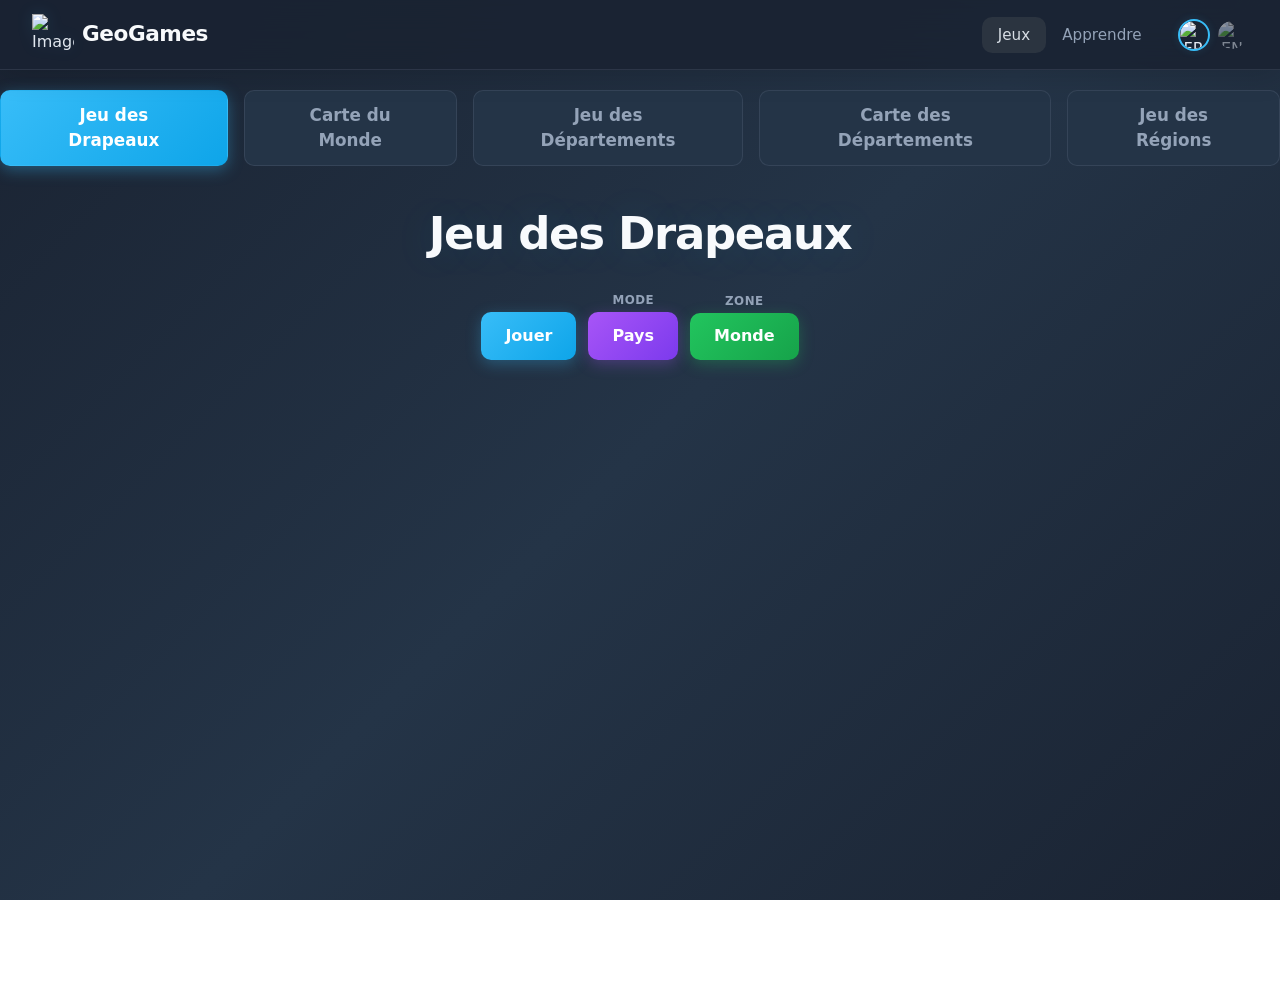
==== index.html @ bc442f6c "v2: visual refactor, more games, cleaner UI/UX" ====
<!DOCTYPE html> 
<html lang="fr">
  <head> 
    <meta charset="UTF-8">
    <meta name="viewport" content="width=device-width, initial-scale=1.0">
    <link rel="icon" href="img/globe-modified.png">
    <title> GeoGames </title> 
    <link rel="stylesheet" href="css/styleTW.css"> 
  </head>
  <body>
    <header class="navbar">
      <div class="flex-1">
        <a href="index.html"><img src="img/globe-modified.png" alt="ImageGlobe"></a>
        <a href="index.html" class="logo-text">GeoGames</a>
      </div>
      <div class="flex-none">
        <ul class="menu menu-horizontal px-1">
          <li><a class="titre_header active" href="index.html" data-i18n="nav.games"> Jeux </a></li>
          <li><a class="titre_header" href="pages/apprendre.html" data-i18n="nav.learn"> Apprendre </a></li>
        </ul>
        <div class="lang-switcher">
          <button class="lang-btn active" data-lang="fr" title="Français">
            <img src="flags/fr.png" alt="FR">
          </button>
          <button class="lang-btn" data-lang="en" title="English">
            <img src="flags/gb.png" alt="EN">
          </button>
        </div>
      </div>
    </header>
    <div class="game-tabs">
      <button class="game-tab active" data-target="flagGame" data-i18n="tabs.flagGame">Jeu des Drapeaux</button>
      <button class="game-tab" data-target="mapGame" data-i18n="tabs.mapGame">Jeu de la Carte</button>
      <button class="game-tab" data-target="deptGame" data-i18n="tabs.deptGame">Jeu des Départements</button>
      <button class="game-tab" data-target="deptMapGame" data-i18n="tabs.deptMapGame">Carte des Départements</button>
      <button class="game-tab" data-target="regionGame" data-i18n="tabs.regionGame">Jeu des Régions</button>
    </div>
    <div id="flagGame" class="game-section active">
      <div class="game-header">
        <h1 class="titre_principal" style="margin-top: 2vh;" data-i18n="tabs.flagGame">Jeu des Drapeaux</h1>
        <div class="game-controls">
          <div class="control-group play-control-group">
            <button class="playButton" id="playButton" data-i18n="buttons.play">Jouer</button>
          </div>
          <div class="control-group">
            <span class="control-label" data-i18n="controls.mode">Mode</span>
            <button class="playButton" id="modeFlagGame" data-i18n="buttons.countries">Pays</button>
          </div>
          <div class="control-group">
            <span class="control-label" data-i18n="controls.zone">Zone</span>
            <details class="zone-dropdown" id="zoneFlagGame">
              <summary>
                <p id="zoneFlag" style="margin: 0;" data-zone-key="Monde">Monde</p>
              </summary>
              <ul>
                <li><a href="#" class="mapOptionFlagGame" data-zone-key="Monde">Monde</a></li>
                <li><a href="#" class="mapOptionFlagGame" data-zone-key="Afrique">Afrique</a></li>
                <li><a href="#" class="mapOptionFlagGame" data-zone-key="Amérique du Nord">Amérique du Nord</a></li>
                <li><a href="#" class="mapOptionFlagGame" data-zone-key="Amérique du Sud">Amérique du Sud</a></li>
                <li><a href="#" class="mapOptionFlagGame" data-zone-key="Asie">Asie</a></li>
                <li><a href="#" class="mapOptionFlagGame" data-zone-key="Europe">Europe</a></li>
                <li><a href="#" class="mapOptionFlagGame" data-zone-key="Océanie">Océanie</a></li>
              </ul>
            </details>
          </div>
        </div>     
        <p class="game-info" id="countryName"></p>
        <p class="game-info" id="scoreFlagGame"></p>
      </div>
      <div id="content" style="display:none; margin-top:2vh; justify-content: center; align-items: center;">
        <div id="div1">
          <img id="image1" src="" style="width:100%; height:100%;">
          <p id="name1" style="text-align: center; padding-top: 1vh; font-size: 130%"><p>
        </div>
        <div id="div2">
          <img id="image2" src="" style="width:100%; height:100%;">
          <p id="name2" style="text-align: center; padding-top: 1vh; font-size: 130%"><p>
        </div>
        <div id="div3">
          <img id="image3" src="" style="width:100%; height:100%;">
          <p id="name3" style="text-align: center; padding-top: 1vh; font-size: 130%"><p>
        </div>
        <div id="div4">
          <img id="image4" src="" style="width:100%; height:100%;">
          <p id="name4" style="text-align: center; padding-top: 1vh; font-size: 130%"><p>
        </div>
      </div>
    </div>
    <div id="mapGame" class="game-section">
      <div class="game-header">
        <h1 class="titre_principal" style="margin-top: 2vh;" data-i18n="tabs.mapGame">Jeu de la Carte</h1>
        <div class="game-controls">
          <div class="control-group play-control-group">
            <button class="playButton" id="playButton2" data-i18n="buttons.play">Jouer</button>
          </div>
          <div class="control-group">
            <span class="control-label" data-i18n="controls.difficulty">Difficulte</span>
            <button class="playButton" id="borders" data-i18n="buttons.easy">Facile</button>
          </div>
          <div class="control-group">
            <span class="control-label" data-i18n="controls.mode">Mode</span>
            <button class="playButton" id="modeMapGame" data-i18n="buttons.countries">Pays</button>
          </div>
          <div class="control-group">
            <span class="control-label" data-i18n="controls.zone">Zone</span>
            <details class="zone-dropdown" id="zoneMapGame">
              <summary>
                <p id="zoneMap" style="margin: 0;" data-zone-key="Monde">Monde</p>
              </summary>
              <ul>
                <li><a href="#" class="mapOptionMapGame" data-zone-key="Monde">Monde</a></li>
                <li><a href="#" class="mapOptionMapGame" data-zone-key="Afrique">Afrique</a></li>
                <li><a href="#" class="mapOptionMapGame" data-zone-key="Amérique du Nord">Amérique du Nord</a></li>
                <li><a href="#" class="mapOptionMapGame" data-zone-key="Amérique du Sud">Amérique du Sud</a></li>
                <li><a href="#" class="mapOptionMapGame" data-zone-key="Asie">Asie</a></li>
                <li><a href="#" class="mapOptionMapGame" data-zone-key="Europe">Europe</a></li>
                <li><a href="#" class="mapOptionMapGame" data-zone-key="Océanie">Océanie</a></li>
              </ul>
            </details>
          </div>
        </div>
        <p class="game-info" id="countryName2"></p>
        <p class="game-info" id="scoreMapGame"></p>
      </div>
      <div id="map-question-bar" class="map-question-bar" style="display:none;">
        <span id="mapQuestionText"></span>
        <span id="mapScoreText"></span>
      </div>
      <div id="svg-container" style="display:none; width: 100%; height: 75vh; overflow: auto; cursor: grab;">
        <svg
          style="margin:auto;" 
          xmlns:mapsvg="http://mapsvg.com"
          xmlns:dc="http://purl.org/dc/elements/1.1/"
          xmlns:rdf="http://www.w3.org/1999/02/22-rdf-syntax-ns#"
          xmlns:svg="http://www.w3.org/2000/svg"
          xmlns="http://www.w3.org/2000/svg"
          mapsvg:geoViewBox="-169.110266 83.600842 190.486279 -58.508473"
          viewBox="0 0 1009.6727 665.96301"
          preserveAspectRatio="xMidYMid meet"
          width="90%"
          height="100%">
        
          <path
            d="m 479.68275,331.6274 -0.077,0.025 -0.258,0.155 -0.147,0.054 -0.134,0.027 -0.105,-0.011 -0.058,-0.091 0.006,-0.139 -0.024,-0.124 -0.02,-0.067 0.038,-0.181 0.086,-0.097 0.119,-0.08 0.188,0.029 0.398,0.116 0.083,0.109 10e-4,0.072 -0.073,0.119 z"
            title="Andorre"
            id="AD" />
          <path
            d="m 632.89475,388.8674 0.184,0.251 0.026,1.701 0.042,0.121 -0.098,0.018 -0.11,0.129 -0.129,0.199 -0.177,0.103 -0.142,0.116 -0.134,0.144 -0.12,0.031 -0.155,-0.183 -0.107,-0.187 0.026,-0.041 0.075,-0.013 0.028,-0.097 -0.045,-0.14 -0.105,-0.053 -0.132,-0.004 -0.127,0.063 -0.135,0.124 -0.076,0.133 -0.011,0.267 0.035,0.3 -10e-4,0.146 -0.074,0.181 -0.026,0.266 0.053,0.206 0.048,0.123 0.005,0.104 -0.126,0.328 0.109,0.062 0.361,0.023 0.106,0.222 0.072,0.152 -0.02,0.09 -0.256,0.067 -0.322,0.074 -0.231,-0.021 -0.418,0.1 -0.223,0.154 0.065,0.096 0.077,0.074 0.035,0.203 -0.065,0.288 -0.118,0.279 -0.147,0.348 -0.17,0.399 -0.233,0.6 -0.197,0.471 -0.021,0.339 0.005,0.221 -0.022,0.441 -0.187,0.243 -0.042,0.007 -0.223,-0.029 -0.075,-0.01 -0.213,-0.028 -0.33,-0.043 -0.429,-0.057 -0.507,-0.066 -0.565,-0.075 -0.604,-0.08 -0.625,-0.082 -0.624,-0.082 -0.605,-0.08 -0.565,-0.074 -0.507,-0.067 -0.428,-0.057 -0.33,-0.043 -0.213,-0.028 -0.075,-0.01 -0.236,-0.031 -0.127,-0.164 -0.154,-0.198 -0.155,-0.199 -0.154,-0.199 -0.154,-0.199 -0.154,-0.199 -0.154,-0.199 -0.154,-0.199 -0.154,-0.199 -0.154,-0.2 -0.154,-0.199 -0.155,-0.2 -0.154,-0.2 -0.154,-0.2 -0.154,-0.2 -0.154,-0.2 -0.154,-0.2 -0.104,-0.134 -0.057,-0.151 -0.011,-0.396 0,-0.087 0.104,-0.16 0.05,0.114 0.116,0.155 0.197,-0.038 0.092,0.026 0.068,0.549 0.145,0.195 0.176,0.078 0.597,0.043 0.371,-0.074 0.731,-0.358 0.384,-0.129 1.062,0.022 0.851,0.149 1.325,0.088 0.257,-0.023 0.715,-0.288 0.438,-0.254 0.261,-0.073 0.172,-0.246 0.113,-0.32 0.101,-0.209 0.129,-0.1 0.122,-0.178 0.099,-0.289 0.246,-0.292 0.986,-0.711 0.576,-0.602 0.051,-0.195 0.313,-0.292 0.251,-0.32 1.175,-0.916 0.235,-0.379 0.139,-0.425 0.017,-0.03 0.101,-0.018 0.144,0.064 0.015,0.318 -0.053,0.3 -0.006,0.318 -0.021,0.172 0.109,0.141 0.186,0.061 0.081,-0.007 0.048,-0.071 z m -0.046,1.283 0.017,-0.133 -0.029,-0.069 -0.12,-0.009 -0.05,0.115 -0.017,0.165 0.083,0.014 0.116,-0.083 z m -5.096,2.438 -0.025,0.06 -0.079,-0.005 -0.198,-0.054 -0.064,-0.086 0.124,-0.103 0.055,-0.005 0.079,0.108 0.108,0.085 z m -3.181,0.564 -0.208,0.017 -0.188,-0.116 0.397,-0.155 0.107,-0.07 0.116,-0.143 0.093,0.123 -0.103,0.193 -0.073,0.083 -0.141,0.068 z m -2.008,-0.091 -0.047,0.022 -0.05,-0.165 0.003,-0.052 0.129,-0.075 0.079,0.135 -0.114,0.135 z m 3.679,0.34 10e-4,0.104 -0.285,-0.03 -0.076,0.054 -0.234,-0.03 -0.229,-0.075 0.155,-0.125 0.404,-0.147 0.168,0.134 0.096,0.115 z"
            title="Émirats arabes unis"
            id="AE" />
          <path
            d="m 685.07675,350.8434 -0.144,0.023 -0.204,-0.084 -0.08,-0.128 -0.034,-0.018 -0.162,0.084 -0.309,0.106 -0.524,0.277 0.012,0.071 0.341,0.281 0.08,0.093 0.042,0.029 -0.309,0.135 -0.664,0.304 -0.437,0.248 -0.104,0.009 -0.264,-0.104 -0.39,-0.124 -0.104,0.002 -0.9,0.021 -0.827,0.046 -0.344,0.06 -0.639,0.057 -0.402,0.02 -0.257,0.096 -0.281,0.126 -0.292,0.082 -0.217,0.027 -0.261,0.118 -0.172,0.234 -0.491,0.346 -0.276,0.167 -0.139,0.189 -0.158,0.018 -0.27,-0.034 -0.209,0.204 -0.231,0.292 -0.423,0.423 -0.225,0.171 -0.134,0.276 0.099,0.143 0.344,0.214 0.154,0.202 0.084,0.16 0.157,0.41 0.1,0.403 0.148,0.174 0.043,0.295 0.038,0.181 -0.081,0.129 -0.074,0.143 0,0.136 0.089,0.14 0.078,0.124 0.043,0.099 -0.053,0.11 -0.157,0.168 -0.08,0.172 -0.174,0.287 -0.272,0.196 -0.18,0.142 -0.191,0.3 -0.316,0.333 -0.133,0.278 -0.139,0.153 -0.143,0.082 0.037,0.15 0.124,0.187 0.205,0.209 -0.009,0.325 -0.01,0.234 0.007,0.283 -0.112,0.238 -0.57,0.228 -0.546,0.1 -0.669,0.006 -0.253,-0.036 -0.202,-0.05 -0.726,-0.256 -0.295,0.151 -0.061,0.369 0.53,0.598 0.217,0.333 0.241,0.556 0.18,0.286 -0.064,0.268 -0.48,0.304 -0.477,0.285 -0.608,0.059 -0.382,0.102 -0.185,0.147 -0.136,0.623 -0.137,0.228 0.003,0.271 -0.129,0.307 -0.195,0.197 -0.137,0.322 0.043,0.609 0.064,1.03 -0.259,0.324 -0.292,0.328 -0.308,0.234 -0.293,0.108 -0.243,-0.04 -0.192,-0.202 -0.114,-0.17 -0.212,-0.142 -0.216,0.029 -0.217,0.13 -0.347,-0.043 -0.296,-0.13 -0.15,0.014 -0.086,0.131 -0.317,0.28 -0.778,0.425 -0.318,0.031 -0.136,0.106 0.054,0.174 0.139,0.142 0.243,0.1 0.012,0.116 -0.214,0.101 -0.183,0.115 -0.403,0.141 -0.465,0.055 -0.48,-0.082 -0.247,-0.187 -0.292,-0.018 -0.266,0.137 -0.275,0.226 -0.3,0.484 -0.08,0.085 -0.081,0.077 -0.196,0.104 -0.281,0.17 -0.141,0.356 -0.169,0.633 0.04,0.34 0.013,0.589 -0.066,0.413 -0.122,0.271 0.024,0.213 0.186,0.242 -0.075,0.157 -0.156,0.174 -0.151,0.097 -0.605,0.183 -0.829,0.249 -0.548,0.16 -0.815,0.238 -0.238,0.058 -0.496,0.021 -0.257,-0.036 -0.348,-0.01 -0.512,0.009 -0.357,0.065 -0.358,0.119 -0.264,0.15 -0.152,0.148 -0.054,0.071 -0.359,-0.122 -1.131,-0.218 -3.063,0.288 -0.289,-0.055 -1.045,-0.337 -1.347,-0.434 -0.833,-0.269 -1.069,-0.352 0.732,-0.87 0.638,-0.76 0.64,-0.764 0.63,-0.755 0.075,-0.265 0.01,-0.519 -0.166,-0.695 -0.267,-0.317 -0.881,-0.128 -0.661,-0.097 -0.721,-0.105 -0.092,-0.039 -0.082,-0.543 0.035,-0.242 -0.047,-0.469 0.007,-0.362 0.104,-0.595 0.006,-0.269 -0.333,-1.161 -0.186,-0.645 -0.19,-0.667 -0.041,-0.213 -0.004,-0.263 0.442,-0.62 0.137,-0.135 0.259,-0.309 0.162,-0.165 -0.028,-0.113 -0.282,-0.065 -0.426,-0.006 -0.227,-0.094 -0.177,-0.169 -0.07,-0.246 0.116,-0.437 -0.116,-0.851 0.237,-0.422 0.204,-0.295 0.692,-0.042 -0.24,-0.334 -0.116,-0.194 -0.074,-0.056 -0.028,-0.089 0.037,-0.09 0.177,-0.034 0.12,-0.112 0.195,-0.157 0.102,-0.068 0.018,-0.191 0.093,-0.134 0.14,-0.169 0.111,-0.192 -0.028,-0.225 0.102,-0.27 0.047,-0.17 0.074,-0.147 -0.065,-0.214 -0.056,-0.181 -0.018,-0.215 0.111,-0.057 0.14,-0.079 0.027,-0.17 0.074,-0.215 0.056,-0.171 0.093,-0.135 0.01,-0.137 -0.056,-0.227 0.231,-0.034 0.093,0.125 0.124,0.162 0.339,0.302 0.22,0.088 0.277,0.044 0.341,-0.041 0.272,-0.057 0.128,0.015 0.297,0.219 0.347,0.307 0.111,0.137 0.052,0.209 0.102,0.062 0.222,-0.207 0.214,-0.068 0.197,0.039 0.217,0.023 0.218,-0.076 0.097,-0.055 0.379,-0.268 0.344,-0.204 0.214,-0.125 0.077,-0.42 0.099,-0.239 0.141,-0.139 -0.052,-0.173 -0.059,-0.132 -0.06,-0.179 0.06,-0.095 0.137,-0.042 0.344,0 0.605,-0.189 0.504,-0.189 0.466,-0.154 0.212,-0.025 0.201,0.026 0.092,-0.045 0.025,-0.147 0.114,-0.155 0.259,-0.126 0.487,-0.267 0.43,-0.397 0.153,-0.302 0.104,-0.441 0.201,-0.682 0.222,-0.749 0.082,-0.331 0.094,-0.255 0.38,-0.215 0.388,-0.156 0.601,-0.031 0.705,-0.016 0.149,-0.411 0.093,-0.35 0.117,-0.181 0.171,-0.147 0.06,-0.029 0.38,0.215 0.583,0.329 0.679,0.164 0.341,0.082 0.142,-0.013 0.857,-0.08 0.677,0.128 0.355,0.35 0.349,0.089 0.342,-0.169 0.212,-0.031 0.082,0.109 0.17,0.046 0.26,-0.017 0.15,0.097 0.016,0.097 0.02,0.112 0.192,0.266 0.347,0.323 0.308,0.078 0.405,-0.251 0.137,0.029 0.067,-0.081 0.041,-0.183 0.245,-0.172 0.448,-0.161 0.254,-0.144 0.091,-0.119 0.151,-0.034 0.165,0.036 0.118,-0.045 0.041,-0.113 0.047,-0.049 0.084,-0.04 0.075,-0.02 0.136,0.031 0.251,0.206 0.366,0.38 0.238,0.174 0.109,-0.029 0.14,-0.117 0.171,-0.202 0.042,-0.292 -0.085,-0.381 0.058,-0.308 0.203,-0.234 0.375,-0.144 0.547,-0.055 0.336,0.033 0.124,0.121 0.168,0.066 0.211,0.013 0.194,-0.137 0.175,-0.289 0.01,-0.357 -0.155,-0.427 0.042,-0.136 0.067,-0.059 0.21,-0.155 0.293,-0.321 0.283,-0.414 0.273,-0.508 0.337,-0.314 0.401,-0.121 0.486,0.138 0.573,0.396 0.215,0.486 -0.14,0.577 -0.012,0.316 0.116,0.059 0.196,-0.016 0.275,-0.09 0.18,-0.005 0.085,0.082 -0.005,0.162 -0.096,0.243 -0.115,0.681 -0.071,0.588 -0.071,0.577 -0.061,0.506 0.109,0.394 0.166,0.594 0.187,0.392 0.191,0.125 0.192,0.045 0.191,-0.035 0.393,-0.252 0.593,-0.468 0.576,-0.288 0.838,-0.162 0.281,-0.503 0.388,-0.333 0.886,-0.495 0.481,-0.19 0.277,-0.032 0.346,0.089 0.079,0.032 0.068,0.024 0.179,0.041 0.037,0.151 -0.047,0.163 -0.191,0.134 -0.061,0.104 0.073,0.078 0.27,0.027 0.559,-0.181 0.362,-0.116 0.251,-0.046 0.101,-0.151 0.158,-0.152 0.251,-0.011 0.269,0.081 0.223,0.047 0.379,-0.043 0.2,0.132 0.28,0.249 0.126,0.155 z"
            title="Afghanistan"
            id="AF" />
          <path
            d="m 301.68975,414.7024 -0.09,0.116 -0.313,-0.047 -0.063,-0.145 -0.014,-0.102 0.196,-0.207 0.221,0.088 0.085,0.098 0.063,0.02 -10e-4,0.083 -0.024,0.061 -0.06,0.035 z m -0.087,-1.572 -0.042,0.077 -0.229,-0.139 -0.07,-0.261 0.007,-0.055 0.039,-0.029 0.091,0.05 0.121,0.019 0.077,0.085 0.006,0.253 z"
            title="Antigua-et-Barbuda"
            id="AG" />
          <path
            d="m 298.08375,411.2344 -0.446,0.148 0.018,-0.085 0.358,-0.203 0.13,0.014 z"
            title="Anguilla"
            id="AI" />
          <path
            d="m 531.20475,331.4604 0.111,0.086 0.231,0.374 0.153,0.33 0.303,0.114 0.168,0.128 0.217,0.195 0.104,0.195 0.148,0.597 0.017,0.36 -0.043,0.164 -0.036,0.043 -0.135,0.584 0.032,0.297 -10e-4,0.196 -0.114,0.077 -0.076,0.123 0.123,0.484 -0.015,0.207 0.006,0.236 0.221,0.538 0.131,0.166 0.116,0.079 0.15,0.494 0.088,0.085 0.363,-0.047 0.178,0.055 0.071,0.117 0.016,0.08 -0.024,0.276 0.09,0.212 0.121,0.218 0,0.133 -0.082,0.218 -0.145,0.253 -0.192,0.098 -0.212,0.082 -0.102,0.197 -0.051,0.209 -0.095,0.155 -0.058,0.17 -0.091,0.346 -0.021,0.125 -0.143,0.127 -0.222,0.052 -0.2,0.011 -0.134,0.059 -0.069,0.118 -0.127,0.095 -0.076,0.042 0,0.105 0.092,0.219 0.105,0.178 0.003,0.142 -0.052,0.04 -0.163,-0.018 -0.034,0.052 -0.018,0.16 -0.043,0.135 -0.067,0.083 -0.116,0.09 -0.213,-0.029 -0.2,-0.136 -0.104,-0.042 -0.06,0.004 -0.016,-0.333 -0.087,-0.259 -0.316,-0.625 -1.031,-0.608 -0.243,-0.274 -0.106,-0.231 -0.107,-0.218 0.102,-0.006 0.101,0.055 0.129,0.067 0.053,-0.109 -0.056,-0.239 -0.266,-0.558 -0.02,-0.154 0.13,-0.468 0.217,-0.527 -0.014,-0.64 0.067,-0.485 -0.075,-0.315 -0.036,-0.386 0.159,-0.515 0.137,-0.127 0.084,-0.164 0.005,-0.55 -0.307,-0.258 -0.353,-0.048 0.008,-0.187 0.044,-0.297 -0.025,-0.099 0.026,-0.17 -0.086,-0.226 -0.14,-0.164 0.135,-0.289 0.198,-0.351 0.184,-0.278 0.223,-0.29 0.149,-0.278 0.159,-0.241 0.138,-0.073 0.068,0.051 0.037,0.105 -0.009,0.31 0.047,0.107 0.095,0.079 0.201,-0.039 0.222,-0.077 0.3,-0.164 z"
            title="Albanie"
            id="AL" />
          <path
            d="m 605.37075,344.8974 -0.485,-0.021 -0.414,0.156 -0.156,-0.031 -0.104,-0.277 -0.089,-0.225 -0.264,-0.579 0.071,-0.237 -0.147,-0.137 -0.354,-0.247 -0.091,-0.102 0.05,-0.141 0.035,-0.257 -0.034,-0.208 -0.096,-0.063 -0.177,-0.004 -0.215,0.052 -0.432,0.201 -0.3,-0.128 -0.173,-0.129 -0.101,-0.108 -0.225,0.09 -0.055,-0.043 -0.012,-0.268 -0.068,-0.145 -0.135,-0.169 -0.126,-0.081 -0.461,0.167 -0.277,0.057 -0.097,-0.156 -0.487,-0.514 -0.451,-0.395 -0.31,-0.163 -0.312,0.017 -0.484,0.079 -0.178,-0.033 -0.422,-0.172 -0.352,-0.205 0.048,-0.085 0.074,-0.062 -0.089,-0.267 -0.196,-0.43 0.021,-0.135 -0.062,-0.186 -0.068,-0.141 0.276,-0.337 0.126,-0.271 0.028,-0.265 -0.074,-0.275 -0.182,-0.499 -0.112,-0.145 -0.208,-0.136 -0.175,-0.222 -0.044,-0.157 0.147,-0.031 0.429,-0.004 0.416,-0.054 0.326,-0.104 0.472,-0.087 0.194,-0.078 0.227,-0.037 0.689,0.083 0.258,-0.064 0.776,-0.012 0.02,-0.033 -0.105,-0.106 10e-4,-0.04 0.462,-0.067 0.072,-0.05 0.06,0.168 0.174,0.187 0.189,0.075 0.102,0.103 0.005,0.078 -0.335,0.095 -0.023,0.047 0.022,0.046 0.1,0.023 0.47,0.234 0.268,0.005 0.141,0.071 0.07,0.14 0.224,0.19 0.179,0.184 0.011,0.063 -0.034,0.093 -0.5,0.359 -0.063,0.124 -0.008,0.131 0.219,0.389 0.323,0.424 0.466,0.322 0.643,0.349 0.008,0.216 -0.102,0.256 -0.087,0.174 -0.04,0.118 -0.078,0.049 -0.64,-0.011 -0.096,0.042 -0.042,0.05 -0.003,0.042 0.23,0.078 0.359,0.273 0.207,0.265 0.215,0.116 0.241,0.211 0.193,0.196 0.301,0.254 0.335,-0.083 0.448,0.226 0.019,0.153 -0.028,0.137 -0.282,0.149 -0.035,0.062 0,0.052 0.037,0.073 0.165,0.122 0.195,0.181 0.219,0.27 -0.098,0.081 -0.205,0.012 -0.159,-0.033 -0.056,0.055 0.003,0.088 0.208,0.205 0.041,0.149 -0.009,0.259 0.014,0.329 z m -4.117,-7.736 0.014,-0.099 -0.021,-0.089 -0.075,-0.028 -0.092,0.023 -0.007,0.099 0.028,0.094 0.093,0.042 0.06,-0.042 z m 1.484,1.519 -0.107,0.061 -0.1,-0.027 0,-0.152 0.072,-0.061 0.083,0.003 0.079,0.055 -0.027,0.121 z"
            title="Arménie"
            id="AM" />
          <path
            d="m 511.58375,475.8564 -0.043,0.045 -0.308,0.124 -0.331,0.116 -0.435,0.472 -0.22,0.204 -0.064,0.051 -0.199,0.113 -0.144,0.097 0.005,0.053 0.096,0.062 0.098,0.102 -0.01,0.771 -0.042,0.76 -0.054,0.064 -0.276,0.025 -0.367,0.053 -0.117,0.034 -0.041,-0.075 -0.123,-0.278 0.069,-0.264 0.074,-0.197 -0.083,-0.401 -0.187,-0.357 -0.198,-0.453 -0.061,-0.087 0.167,-0.146 0.251,-0.32 0.105,-0.166 0.291,-0.037 0.108,-0.116 0.077,-0.186 0.03,-0.108 0.328,-0.088 0.394,-0.157 0.218,-0.172 0.221,-0.11 0.14,-0.004 0.092,0.045 0.253,0.298 0.215,0.188 0.071,0.045 z m 30.573,17.559 0.062,0.372 0.061,0.517 0.043,0.372 0.044,0.167 0.015,0.089 -0.049,0.096 -0.04,0.223 -0.079,0.198 -0.044,0.138 0.037,0.254 -0.03,0.364 -0.031,0.385 -0.01,0.371 0.105,0.664 -0.015,0.204 -0.131,0.348 -0.099,0.264 -0.064,0.306 -0.012,0.16 0.24,0.452 -0.014,0.09 -0.184,0.028 -0.152,0.008 -0.582,0 -0.834,0 -0.834,0 -0.834,0 -0.767,0 -0.734,0 -0.647,0 0,0.446 0,0.92 0,0.921 0,0.922 0,0.924 0,0.925 0,0.926 0,0.927 0,0.929 0,0.671 0.169,0.892 0.31,0.972 0.121,0.09 0.312,0.179 0.433,0.366 0.243,0.277 0.494,0.481 0.657,0.614 0.633,0.551 0.559,0.486 -0.877,0.171 -1.247,0.242 -0.841,0.164 -1.021,0.199 -0.68,0.125 -0.847,0.155 -0.135,-0.003 -0.227,-0.107 -0.49,-0.021 -0.576,0.148 -0.457,0.04 -0.338,-0.068 -0.33,-0.129 -0.322,-0.191 -0.557,-0.07 -0.793,0.052 -0.764,-0.037 -0.736,-0.126 -0.526,-0.05 -0.317,0.027 -0.34,-0.041 -0.363,-0.109 -0.303,-0.185 -0.364,-0.39 -0.285,-0.372 -0.074,-0.053 -0.09,-0.057 -0.089,-0.017 -0.808,-0.01 -0.767,-0.009 -0.439,-10e-4 -1.074,-0.001 -1.074,-10e-4 -1.074,-0.002 -1.074,-0.001 -1.074,-0.002 -1.074,-10e-4 -1.074,-0.002 -1.074,-10e-4 -0.57,-10e-4 -0.53,0.03 -0.585,0.032 -0.084,-0.014 -0.139,-0.045 -0.095,-0.082 -0.315,-0.211 -0.274,-0.16 -0.373,-0.27 -0.241,-0.295 -0.203,-0.094 -0.359,-0.053 -0.27,-0.052 -0.22,-0.012 -0.387,0.139 -0.292,0.138 -0.208,0.133 -0.361,0.152 -0.304,0.152 -0.53,-0.02 -0.115,0.022 -0.295,-0.01 -0.278,-0.133 -0.282,0.012 -0.313,0.169 -0.448,0.066 0.104,-1.103 0.109,-0.487 0.003,-0.582 -0.064,-1.504 -0.077,-0.207 -0.052,-0.242 0.277,-0.184 0.141,-0.141 0.191,-0.249 0.136,-0.349 0.16,-0.768 0.582,-1.763 0.276,-1.723 0.35,-0.814 0.131,-0.912 0.974,-1.175 0.24,-0.721 0.504,-0.353 0.713,-0.376 0.508,-0.669 0.246,-0.463 0.28,-0.887 -0.003,-0.925 0.178,-1.233 -0.039,-0.354 -0.266,-0.49 -0.049,-0.35 -0.247,-0.344 -0.264,-0.26 -0.124,-0.464 -0.458,-0.731 -0.125,-0.487 -0.219,-0.35 -0.035,-0.431 -0.115,-0.456 -0.224,-0.45 -0.209,-0.515 0,-0.161 0.136,-0.194 0.129,-0.063 -0.043,0.098 -0.086,0.115 0.021,0.089 0.856,-0.902 0.054,-0.176 -0.029,-0.197 -0.004,-0.241 0.034,-0.28 -0.808,-1.661 -0.641,-1.542 -0.109,-0.779 -0.848,-1.023 -0.334,-0.665 -0.19,-0.466 -0.143,-0.176 0.054,-0.089 0.218,-0.023 0.486,-0.108 0.666,-0.118 0.615,-0.27 0.164,-0.12 0.326,-0.024 0.332,0.072 0.123,-0.052 0.07,-0.004 0.779,0 0.324,-0.018 0.601,0.005 0.379,0.022 0.216,0.03 0.583,0.047 0.728,-0.011 0.257,-0.024 0.954,-0.016 0.942,-0.016 0.847,-0.014 0.936,0.003 0.716,0.002 0.326,0.097 0.296,0.184 0.135,0.167 0.064,0.074 0.088,0.176 0.162,0.14 0.058,0.216 -0.047,0.293 0.023,0.353 0.094,0.412 0.197,0.432 0.298,0.454 0.13,0.36 -0.039,0.267 0.092,0.282 0.222,0.297 0.162,0.157 0.094,0.119 0.252,0.456 0.467,0.728 0.35,0.546 0.123,0.065 0.179,-0.023 0.38,-0.054 0.376,-0.011 0.269,0.112 0.108,-0.019 0.405,-0.217 0.402,-0.066 0.42,-0.09 0.219,-0.092 0.255,0 0.687,0.175 0.13,0.009 0.556,0 0.556,-0.098 0.082,-0.732 0.005,-0.145 0.134,-0.275 0.17,-0.24 0.021,-0.229 -0.01,-0.313 0.123,-0.379 0.373,-0.302 0.603,-0.143 0.343,-0.028 0.541,-0.084 0.82,-0.085 0.303,0.011 0.024,0.043 -0.174,0.524 -0.003,0.171 0.063,0.173 0.139,0.094 0.851,0.01 0.784,0.01 0.899,0.033 0.674,0.024 0.086,0.026 0.068,0.039 0.1,0.26 -0.022,0.508 -0.15,0.742 0.058,0.694 0.267,0.646 0.027,0.993 -0.094,0.593 -0.119,0.748 -0.046,0.849 0.122,0.355 0.258,0.371 0.394,0.389 0.305,0.503 0.216,0.619 0.078,0.39 -0.058,0.161 0.004,0.278 0.067,0.396 -0.075,0.263 -0.216,0.129 -0.072,0.178 0.109,0.342 0.027,0.311 0.085,0.119 0.062,0.086 0.102,0.013 0.219,-0.111 0.262,-0.207 0.21,-0.087 0.296,0.011 0.416,0.059 0.734,0.021 0.226,-0.037 0.683,-0.279 0.179,-0.021 0.27,0.026 0.383,0.083 0.386,0.017 0.188,-0.086 0.017,-0.113 0.06,-0.147 0.104,-0.055 z"
            title="Angola"
            id="AO" />
          <path
            d="m 299.06575,526.5414 0.071,0.083 -0.001,0.087 0.237,0.178 0.474,0.271 0.444,0.523 0.414,0.777 0.389,0.576 0.363,0.372 0.334,0.264 0.305,0.154 0.163,0.125 0.021,0.096 0.285,0.199 0.549,0.303 0.347,0.303 0.146,0.302 0.542,0.313 0.939,0.322 0.683,0.154 0.426,-0.014 0.611,0.257 0.796,0.53 0.486,0.368 0.175,0.205 0.521,0.333 1.3,0.689 0.573,0.173 0.272,0.158 0.161,0.2 0.159,0.062 0.157,-0.078 0.326,0.072 0.496,0.222 0.388,0.269 0.499,0.593 0.159,0.237 0.067,0.212 -0.024,0.187 -0.152,0.2 -0.28,0.212 -0.083,0.093 -0.006,0.089 -0.071,0.179 -0.232,0.382 -0.059,0.178 -0.013,0.132 -0.147,0.144 -0.391,0.266 -0.081,0.129 -0.02,0.139 -0.049,0.083 -0.053,0.035 -0.075,0.139 -0.061,0.231 -0.006,0.296 0.048,0.362 -0.01,0.117 -0.086,0.062 -0.049,0.084 -0.017,0.169 -0.074,0.124 -0.129,0.079 -0.048,0.09 0.034,0.103 -0.095,0.101 -0.224,0.1 -0.137,0.146 -0.051,0.191 -0.125,0.171 -0.199,0.151 -0.065,0.201 0.104,0.372 1.226,-0.129 0.999,0.136 1.182,0.358 0.784,0.125 0.387,-0.108 0.287,0.015 0.187,0.139 0.251,0.028 0.315,-0.082 0.261,0.063 0.206,0.208 0.187,-0.052 0.168,-0.31 0.193,-0.227 0.218,-0.142 0.271,-0.043 0.325,0.057 0.259,0.114 0.194,0.171 0.211,-0.005 0.229,-0.181 0.11,-0.217 -0.01,-0.253 0.091,-0.181 0.191,-0.109 0.129,-0.147 0.067,-0.186 0.227,-0.113 0.387,-0.041 0.203,-0.091 0.018,-0.141 0.114,-0.13 0.211,-0.119 0.145,-0.148 0.078,-0.177 0.127,-0.112 0.178,-0.045 0.198,-0.373 0.217,-0.698 0.129,-0.942 0.045,-1.333 0.219,10e-4 0.102,0.099 0.162,0.051 0.17,-0.112 0.145,-0.052 0.229,-0.004 0.124,-0.126 0.145,-0.02 0.099,0.068 0.096,0.083 0.204,0.019 0.162,0.216 0.178,0.066 0.076,0.248 0.115,0.653 0.214,0.386 0.212,0.44 0.008,0.196 -0.119,0.198 -0.02,0.285 -0.074,0.697 -0.025,0.257 0.074,0.175 0.027,0.245 -0.115,0.299 -0.224,0.448 -0.217,0.121 -0.056,0.005 -0.294,0.259 -0.207,0.097 -0.12,-0.065 -0.137,0.112 -0.154,0.291 -0.188,0.13 -0.34,0.072 -0.102,0.034 -0.198,-0.01 -0.17,0.072 -0.142,0.155 -0.151,0.058 -0.161,-0.039 -0.146,0.057 -0.131,0.153 -0.076,0.166 -0.021,0.179 -0.128,0.122 -0.236,0.065 -0.082,0.09 0.015,0.125 -0.106,0.097 -0.399,0.102 -0.289,0.18 -0.178,0.259 -0.188,0.163 -0.296,0.1 -0.402,0.264 -0.058,0.163 0.153,0.15 0.055,0.134 -0.043,0.117 -0.125,0.016 -0.208,-0.085 -0.148,-0.018 -0.088,0.05 -0.042,0.094 0.005,0.138 -0.074,0.094 -0.154,0.05 -0.097,0.114 -0.041,0.179 -0.193,0.226 -0.344,0.272 -0.271,0.367 -0.199,0.462 -0.232,0.304 -0.266,0.146 -0.183,0.208 -0.1,0.27 -0.284,0.418 -0.466,0.568 -0.423,0.39 -0.38,0.212 -0.213,0.24 -0.047,0.267 -0.246,0.305 -0.445,0.342 -0.126,0.154 -0.104,0.126 -0.015,0.22 -0.173,0.289 -0.333,0.359 -0.116,0.311 0.151,0.393 0.022,0.477 -0.066,0.191 -0.146,0.065 -0.033,0.123 0.079,0.182 0.004,0.239 -0.07,0.297 -0.154,0.34 -0.239,0.383 -0.058,0.256 0.124,0.129 0.061,0.137 -0.002,0.146 -0.051,0.211 -0.099,0.277 -0.15,0.206 -0.201,0.134 -0.061,0.17 0.081,0.205 0.011,0.214 -0.058,0.223 0.034,0.217 0.126,0.211 -0.009,0.241 -0.219,0.495 -0.053,0.306 0.137,1.313 -0.083,0.184 -0.139,0.212 -0.165,0.016 -0.188,-0.037 -0.136,0.132 -0.085,0.583 -0.259,1.264 0.046,0.301 0.208,0.489 0.076,0.312 0.058,0.235 0.046,0.446 -0.121,0.201 -0.112,0.035 -0.141,0.113 0.167,0.545 0.133,0.251 0.38,0.516 1.459,0.718 0.605,0.424 0.685,0.579 0.374,0.596 0.033,0.492 -0.547,0.737 -0.061,0.62 0.112,0.437 0.198,0.406 0.53,0.528 0.39,0.194 0.527,-0.021 0.09,0.148 0.054,0.13 0.083,1.075 -0.01,0.405 -0.155,0.372 -1.012,1.714 -0.864,1.052 -0.313,0.583 -0.111,0.625 -0.277,0.298 -1.498,0.948 -2.324,0.849 -1.878,0.442 -0.427,0.149 -3.019,0.487 -0.584,0.068 -0.76,-0.043 -0.617,0.065 -0.688,-0.133 -0.614,-0.153 -0.344,-0.38 -0.408,-0.047 -0.111,0.19 0.199,0.485 -0.097,0.585 0.121,0.334 0.241,0.067 0.232,0.173 0.205,0.232 -0.353,0.024 0.137,0.185 0.151,0.108 -0.017,0.387 -0.137,0.934 -0.344,0.2 -0.092,0.054 -0.104,0.202 -0.219,0.898 -0.07,0.584 0.094,0.377 0.413,0.794 -0.156,0.517 -0.261,0.281 -1.131,0.579 -0.452,0.232 -0.712,0.159 -1.147,0.027 -0.424,-0.036 -0.983,-0.528 -0.73,-0.316 -0.668,-0.251 -0.65,-0.15 0.093,-0.076 0.043,-0.136 -0.183,-0.076 -0.133,-0.017 -0.428,0.273 -0.18,0.279 -0.052,0.245 -0.009,0.588 0.076,0.495 0.308,1.223 0.032,0.667 -0.146,0.844 0.204,0.498 0.248,0.225 0.557,0.223 0.216,0.152 0.238,-0.024 0.073,0.059 -0.035,0.109 -0.14,0.215 0.009,0.227 0.422,0.067 0.438,-0.046 0.459,-0.101 0.108,-0.158 0.003,-0.33 -0.538,-0.058 0.068,-0.123 0.408,-0.134 0.534,-0.219 0.273,-0.041 0.186,0.147 0.125,0.135 0.154,0.355 0.096,0.469 0.004,0.565 -0.064,0.533 -0.076,0.189 -0.135,0.227 -0.96,0.29 -0.269,-0.076 -0.25,-0.403 -0.079,-0.417 -0.214,-0.281 -0.459,-0.223 -0.457,0.068 -0.453,0.387 -0.445,0.125 -0.158,0.353 1.116,0.572 0.527,0.16 0.172,-0.006 0.171,0.075 -0.159,0.213 -0.159,0.132 -0.794,0.292 -0.35,0.204 -0.409,0.402 -0.573,0.879 -0.176,0.192 -0.088,0.224 -0.059,0.609 0.186,1.015 -0.196,0.426 0.121,0.474 -0.068,0.317 -0.2,0.457 -0.804,0.723 -0.143,0.53 0.279,0.313 -0.019,0.274 -0.093,0.249 -0.334,-0.003 -1.214,-0.167 -0.442,0.272 -0.41,0.333 -0.112,0.159 -0.145,0.1 -0.835,0.178 -0.165,0.118 -0.888,1.275 -0.38,0.794 -0.459,0.782 -0.12,0.332 -0.026,0.461 0.064,0.416 0.064,0.307 0.16,0.395 0.336,0.451 1.711,1.847 0.355,0.162 1.83,0.199 0.406,0.259 0.237,0.412 0.087,0.364 -0.105,0.924 -0.109,0.29 -0.202,0.264 -0.433,0.34 -0.518,0.181 0.148,0.129 0.21,-0.019 0.458,-0.11 0.198,0.11 0.15,0.367 -0.287,0.148 -0.087,0.179 -0.207,0.271 -1.056,1.084 -0.569,0.325 -0.523,0.437 -0.702,0.443 -0.275,0.255 -0.372,0.536 -0.569,0.585 -0.614,1.261 -0.024,0.245 0.089,0.164 -0.341,2.231 -0.119,0.264 -0.247,0.282 -0.65,0.466 -0.313,0.058 -0.414,-0.27 -0.233,-0.282 -0.229,-0.482 -0.276,-0.496 -0.014,0.177 0.096,0.302 -0.065,0.316 -0.706,0.144 -0.187,0.148 0.637,-0.066 0.434,0.096 0.184,0.115 0.165,0.241 0.146,0.29 -0.122,0.161 -0.348,0.133 -0.45,0.245 -0.532,0.443 -0.295,0.514 -0.127,0.37 -0.144,0.748 -0.038,0.496 -0.225,0.382 -0.347,0.345 0.02,0.079 0.235,-0.177 0.188,-0.056 0.162,0.46 0.218,0.923 0.101,0.642 -0.016,0.19 -0.065,0.262 -0.448,0.063 -0.4,-0.008 -0.294,0.112 0.158,0.116 0.27,-0.041 0.373,0.276 0.414,-0.118 0.189,0.185 0.136,0.169 0.634,1.354 0.554,0.841 0.28,0.5 -0.139,0.228 -0.05,-0.303 -0.361,-0.079 -0.352,-0.081 -0.587,-0.217 -0.791,-0.328 -0.792,0 -0.629,-0.277 -0.695,-0.306 -1.467,-0.027 -1.292,-0.019 -1.324,-0.019 -0.847,-0.013 -0.567,-0.008 -0.147,-0.115 0.05,-0.38 -0.21,-0.28 -0.305,-0.338 -0.371,-0.238 -0.184,-0.319 -0.206,-0.358 0.116,-0.317 0.178,-0.769 0.003,-0.338 -0.161,-0.236 -0.049,-0.335 0.049,-0.157 0.145,-0.119 0.087,-0.547 -0.068,-0.535 -0.111,-0.477 -0.147,-0.21 -0.189,-0.1 -0.14,-0.019 -0.31,0.178 -0.514,-0.045 -0.175,0.068 -0.251,0.191 -0.356,0.282 -0.198,-0.098 -0.061,-0.302 -0.132,-0.261 -0.084,-0.23 -0.063,-0.379 -0.105,-0.485 -0.21,-0.573 -0.322,-0.462 -0.018,-0.415 -0.06,-0.52 0.164,-0.505 -0.096,-0.418 -0.201,-0.497 0.062,-0.514 0.198,-0.284 0.062,-0.36 0.916,-0.057 -0.038,-0.483 0.152,-0.39 0.171,-0.353 0.146,-0.16 0.326,-0.14 0.384,-0.203 0.217,-0.232 0.104,-0.208 0.063,-0.268 0.017,-0.285 -0.063,-0.605 0.072,-0.186 0.238,-0.245 0.402,-0.217 0.173,-0.575 -0.099,-0.499 -0.223,-0.395 -0.284,-0.178 -0.025,-0.405 0.128,-0.384 0.167,-0.411 0.199,-0.471 -0.012,-0.329 0.177,-0.192 0.504,-0.428 0.173,-0.418 0.177,-0.113 0.207,-0.05 0.012,-0.236 -0.151,-0.234 -0.024,-0.293 0.018,-0.324 0.046,-0.433 0.235,-0.162 0.348,-0.35 0.093,-0.222 0.012,-0.297 -0.101,-0.612 -0.086,-0.438 -0.044,-0.161 -0.158,-0.296 -0.117,-0.187 0.187,-0.234 0.35,-0.245 0.148,-0.355 -0.136,-0.301 -0.198,-0.159 -0.062,-0.46 0.074,-0.583 0.148,-0.176 0.52,-0.088 0.049,-0.299 0.396,-0.422 -0.012,-0.403 -0.252,-0.247 -0.247,-0.398 -0.182,-0.351 -0.606,-0.192 -0.644,-0.104 -0.087,-0.331 0.025,-0.191 0.299,0.077 0.489,-0.067 0.368,-0.015 0.256,-0.034 0.295,-0.048 0.272,0.139 0.272,-0.087 0.111,-0.521 0.173,-0.277 0.025,-0.26 -0.173,-0.207 -0.317,-0.064 -1.387,-0.164 -0.042,-0.207 0.012,-0.347 0.052,-0.354 0,-0.174 0.126,-0.153 0.144,-0.32 0.101,-0.213 -0.101,-0.276 -0.221,-0.407 0.161,-0.188 0.013,-0.224 -0.05,-0.219 -0.23,-0.243 -0.203,-0.335 0,-0.356 0.238,-0.095 0.158,-0.109 0.037,-0.22 -0.087,-0.271 -0.329,-0.083 -0.438,-0.166 -0.134,-0.139 -0.124,-0.29 0.092,-0.813 -0.046,-0.489 -0.039,-0.27 0.107,-0.208 0.146,-0.187 -0.069,-0.435 -0.13,-0.228 0.046,-0.175 0.123,-0.176 0.107,-0.217 0.092,-0.051 0.138,0.124 0.233,-0.073 0.281,-0.175 0.03,-0.206 -0.056,-0.294 -0.209,-0.738 -0.188,-0.455 0.039,-0.164 0.074,-0.172 -0.059,-0.624 0.019,-0.376 0.014,-1.105 0.021,-0.376 -0.192,-0.384 0.026,-0.359 0.135,-0.262 0.127,-0.354 0.095,-0.313 0.1,-0.141 0.169,-0.07 0.039,-0.171 -0.077,-0.13 -0.218,-0.203 -0.05,-0.248 0.046,-0.19 0.107,-0.11 0.166,0.001 0.125,-0.271 0.036,-0.334 0.026,-0.155 -0.096,-0.195 -0.069,-0.459 -0.065,-0.26 0.077,-0.109 0.107,-0.04 0.189,0.062 0.133,-0.032 0.023,-0.139 0.015,-0.149 0.051,-0.101 0.119,-0.336 0.127,-0.416 0.03,-0.293 -0.045,-0.793 0.067,-0.182 0.136,-0.166 0.189,-0.156 0.249,-0.129 0.309,-0.186 0.38,-0.068 0.154,-0.206 0.107,-0.274 0.03,-0.225 -0.146,-0.156 -0.192,-0.186 -0.091,-0.467 -0.049,-0.431 -0.028,-0.542 -0.191,-0.465 -0.2,-0.522 -0.054,-0.464 0.067,-0.253 0.079,-0.402 -0.084,-0.183 -0.1,-0.327 0.104,-0.256 0.126,-0.397 -0.015,-0.201 -0.1,-0.479 -0.092,-0.268 0.092,-0.286 0.146,-0.267 0.115,-0.143 -0.019,-0.23 0.05,-0.189 0.218,-0.126 0.204,-0.234 0.146,-0.028 0.176,0 0.115,-0.066 0.046,-0.18 0.031,-0.199 0.281,-0.247 0.165,-0.227 0.299,-0.047 0.146,-0.246 0.003,-0.315 -0.034,-0.318 0.1,-0.367 -0.111,-0.56 0.011,-0.296 -0.115,-0.244 0.023,-0.263 -0.062,-0.168 -0.174,-0.063 -0.064,-0.209 0.084,-0.103 0.164,-0.079 0.206,-0.16 0.154,-0.768 0.073,-0.228 0.071,-0.273 -0.009,-0.142 0.099,-0.205 0.124,-0.311 0.195,-0.3 0.111,-0.206 0.108,-0.277 0.031,-0.167 0.138,-0.083 0.159,-0.021 0.187,-0.052 0.077,-0.102 -0.014,-0.148 -0.012,-0.327 -0.056,-0.519 -0.036,-0.667 0.033,-0.438 0.123,-0.439 0.115,-0.238 -0.031,-0.183 -0.031,-0.201 -0.215,-0.11 -0.204,0.095 -0.143,-0.026 -0.183,-0.233 -0.054,-0.247 0.031,-0.337 0.143,-0.21 0.056,-0.264 -0.084,-0.082 -0.18,-0.175 -0.17,-0.602 0.021,-0.512 -0.169,-0.136 -0.079,-0.399 -0.174,-0.143 -0.069,-0.298 -0.054,-0.307 0.023,-0.135 0.182,-0.038 0.103,-0.242 -0.077,-0.135 -0.138,-0.117 -0.176,0.009 -0.158,-0.138 -0.211,-0.577 -0.167,-0.318 0.053,-0.463 0.033,-0.361 0.072,-0.309 0.026,-0.243 0.13,-0.116 0.123,0.053 0.115,-0.027 0.106,-0.197 0.116,-0.124 -0.007,-0.098 -0.069,-0.106 -0.033,-0.187 0.081,-0.223 0.14,-0.509 0.212,-0.56 0.091,-0.209 -0.023,-0.177 0.046,-0.08 0.144,0.089 0.409,-0.098 0.138,-0.248 0.054,-0.221 0.123,-0.124 -0.054,-0.176 -0.169,-0.053 -0.102,-0.083 0.041,-0.2 0.06,-0.459 -0.01,-0.337 -0.154,-0.719 -0.124,-0.71 0.087,-0.237 0.268,-0.324 0.203,-0.146 0.037,-0.185 0.201,-0.834 0.023,-0.455 0.132,-0.251 0.087,-0.472 0.364,-0.406 0.107,-0.269 0.146,-0.026 0.077,-0.087 0.193,-0.299 0.251,-0.307 0.216,-0.155 0.054,-0.242 0.103,-0.33 0.214,-0.547 0.12,-0.381 0.161,-0.137 0.188,-0.498 0.081,-0.292 0.215,-0.12 0.168,-0.034 0.161,0.137 0.169,-0.026 0.154,-0.171 0.37,-0.117 0.167,-0.063 0.077,-0.171 0,-0.3 -0.154,-0.222 -0.313,-0.425 -0.27,-0.475 -0.029,-0.149 -0.002,-0.163 0.046,-0.206 0.129,-0.233 0.324,-0.384 -0.035,-0.274 -0.236,-1.007 -0.087,-0.277 -0.164,-0.513 0.023,-0.203 0.144,-0.566 0.125,-0.228 0.184,-0.042 0.1,-0.076 0.031,-0.101 -0.123,-0.126 -0.054,-0.16 -0.054,-0.228 -0.17,-0.08 -0.098,-0.189 0,-0.277 0.153,-0.361 0.169,-0.101 0.069,-0.16 0.181,-0.146 0.165,-0.113 0.138,-0.209 0.569,-0.256 0.452,-0.199 0.882,-0.38 0.605,-0.261 0.058,-0.18 0.046,-0.123 0.28,-0.917 0.363,-1.183 0.227,-0.74 -0.522,-0.544 0.092,-0.145 0.299,-0.372 0.062,-0.298 0.119,-0.128 0.536,-0.303 0.092,-0.201 0.047,-0.223 0.109,-0.16 0.204,-0.033 0.371,-0.142 0.398,-0.135 0.12,-0.183 0.113,-0.318 0.097,-0.352 0.077,-0.083 0.128,0.009 0.213,0.088 0.112,0.133 0.557,0.422 0.25,0.241 0.238,0.032 0.47,-0.047 0.095,0.011 1.199,0.014 0.183,0.021 0.419,0.103 0.237,0.083 0.165,0.043 0.265,0.13 0.23,0.431 0.129,0.343 0.09,0.302 0.201,0.531 0.137,0.202 0.049,-0.098 0.117,-0.581 0.161,-0.338 0.217,-0.379 0.437,-0.884 0.153,-0.132 0.17,-0.064 0.119,-0.005 0.121,0.066 0.165,0 0.117,-0.07 1.146,-0.011 1.189,-0.01 0.025,0.005 0.054,0.152 0.198,0.332 0.222,0.176 0.044,0.053 z m 2.176,55.359 0.028,0.228 -0.146,-0.027 -0.347,-0.218 -0.117,-0.204 -0.027,-0.086 0.354,0.093 0.167,0.085 0.088,0.129 z m -19.021,65.026 0.016,-1.096 0.022,-1.464 0.004,-1.297 0.004,-1.256 0.004,-1.292 0.004,-1.283 0.005,-1.363 0.005,-1.375 0.165,0.195 0.652,0.95 0.17,0.39 0.107,0.456 -0.261,-0.29 -0.275,0.166 -0.136,0.272 -0.116,0.296 0,0.209 0.09,0.183 0.268,0.159 0.651,0.054 0.048,0.06 0.38,1.151 0.191,0.258 0.222,0.205 0.514,0.592 0.493,0.64 0.585,0.609 0.63,0.469 0.574,0.356 0.547,0.437 0.584,0.612 0.635,0.446 0.682,0.315 0.689,0.264 1.061,-0.103 0.329,0.028 0.205,0.194 -0.206,0.537 -0.263,0.433 -0.351,0.179 -0.371,0.066 -0.335,-0.009 -0.334,-0.08 -0.314,0.045 -0.3,0.183 -0.313,0.091 -0.322,0.012 -0.314,0.154 -0.315,0.111 -0.327,-0.092 -0.85,-0.432 -0.552,-0.103 -1.87,-0.171 -0.6,-0.099 -0.598,-0.149 -0.313,-0.007 -0.447,0.097 -0.358,-0.012 -0.095,0.099 z m 11.518,-0.667 0.31,0.112 0.612,-0.085 0.323,-10e-4 0.142,0.04 0.063,0.06 0.422,-0.094 0.187,0.011 -0.048,0.208 -0.389,0.207 -0.16,-0.088 -0.827,0.019 -0.366,0.214 -0.156,-0.002 -0.361,0.305 -0.264,-0.193 -0.073,-0.177 0.191,-0.252 0.18,-0.005 0.123,-0.102 0.091,-0.177 z"
            title="Argentine"
            id="AR" />
          <path
            d="m 1006.0897,503.3594 -0.121,0.025 -0.144,-0.137 0.28,-0.104 0.089,-0.054 0.34,0.027 -0.203,0.045 z"
            title="Samoa américaines"
            id="AS" />
          <path
            d="m 522.47375,307.2434 -0.011,0.043 -0.016,0.159 -0.109,0.201 -0.118,0.262 0.008,0.23 0.301,0.794 0.268,0.481 0.05,0.183 0.172,0.141 -0.163,0.177 -0.032,0.262 -0.106,0.117 -0.028,0.149 0.045,0.136 -10e-4,0.17 0.059,0.233 -0.262,0.051 -0.311,-0.008 -0.111,0.014 -0.104,0.064 -0.107,-0.032 -0.282,-0.219 -0.158,-0.049 -0.112,0.013 -0.084,0.096 -0.145,0.122 -0.135,0.086 0.03,0.075 0.583,0.197 0.103,0.302 -0.112,0.246 -0.038,0.121 -0.137,0.094 -0.167,0.083 -0.202,0.021 -0.024,0.133 0.079,0.389 -0.064,0.084 -0.064,0.121 0.06,0.319 0.125,0.023 0.028,0.072 -0.022,0.13 -0.022,0.137 -0.044,0.145 -0.022,0.065 -0.083,0.04 -0.258,-0.021 -0.223,0.124 -0.448,0.444 -0.156,0.076 -0.17,0.178 0.01,0.389 -0.023,0.036 -0.041,0.08 -0.535,-0.138 -0.018,0.003 -0.359,0.05 -0.245,0.178 -0.297,0.103 -0.624,-0.055 -0.607,0.069 -0.144,0.052 -0.157,0.03 -0.148,0.104 -0.085,0.146 -0.151,0.184 -0.215,0.145 -0.233,0.112 -0.056,0.093 -0.076,0.054 -0.131,-0.07 -0.105,0.004 -0.129,-0.048 -0.429,-0.052 -0.47,-0.086 -0.225,-0.082 -0.254,-0.066 -0.274,-0.053 -0.245,-0.012 -0.124,-0.025 -0.589,-0.143 -0.389,-0.01 -0.513,-0.06 -1.019,-0.216 -0.297,-0.088 -0.283,-0.027 -0.336,-0.075 -0.255,-0.123 -0.163,-0.234 -0.175,-0.31 -0.319,-0.407 -0.066,-0.203 0.098,-0.178 0.1,-0.135 -0.011,-0.057 -0.078,-0.03 -0.561,0.174 -0.544,0.22 -0.214,0.006 -0.207,-0.048 -0.276,-0.004 -0.264,0.059 -0.53,0.03 -0.31,0.162 -0.198,0.315 -0.107,0.254 -0.09,0.082 -0.185,0.031 -0.276,-0.024 -0.194,-0.073 -0.198,-0.217 -0.307,-0.031 -0.282,-0.005 -0.075,-0.04 0.005,-0.142 -0.111,-0.266 -0.184,-0.083 -0.476,0.501 -0.13,0.045 -0.383,-0.139 -0.335,-0.214 -0.036,-0.157 -0.055,-0.129 -0.281,-0.122 -0.351,-0.083 -0.112,0 0.044,-0.076 0.041,-0.129 -0.026,-0.102 -0.082,-0.107 -0.045,-0.113 -0.014,-0.11 -0.025,-0.09 -0.015,-0.085 -0.026,-0.066 0.229,-0.5 0.047,-0.311 -0.2,-0.183 -0.085,-0.054 0.07,-0.041 0.285,0.034 0.181,-0.103 0.095,-0.103 0.253,0.097 0.372,0.194 0.175,0.132 0.072,0.101 0.041,0.085 -0.022,0.146 0.084,0.057 0.175,0.021 0.117,0.045 -0.041,0.192 -0.008,0.157 0.161,-0.022 0.203,-0.12 0.158,-0.217 0.098,-0.211 0.074,-0.514 0.026,-0.043 0.122,0.04 0.493,-0.022 0.233,0.096 0.369,0.016 -0.007,0.08 0.065,0.126 0.164,0.181 0.08,0.118 0.171,0.021 0.265,-0.065 0.154,-0.068 0.059,0.048 0.241,-0.047 0.214,-0.146 0.053,-0.111 0.216,-0.079 0.292,-0.181 0.401,-0.139 1.315,-0.15 0.051,-0.113 -0.019,-0.259 0.035,-0.038 0.165,0.064 0.266,0.061 0.205,0.091 0.131,0.12 0.123,0.005 0.19,-0.084 0.257,-0.054 0.24,0.125 0.07,0.134 -0.042,0.069 0.004,0.109 0.075,0.091 0.195,0.148 0.25,0.127 0.13,-0.01 0.048,-0.123 0.046,-0.295 0.017,-0.316 -0.057,-0.181 -0.135,-0.044 -0.161,-0.015 -0.086,-0.038 0.031,-0.099 0.128,-0.258 -10e-4,-0.345 -0.291,-0.394 -0.253,-0.381 10e-4,-0.13 0.152,-0.226 0.233,-0.18 0.519,-0.3 0.163,-0.062 0.21,-0.05 0.302,-0.124 0.145,-0.127 0.098,-0.138 0.142,-0.719 0.033,-0.031 0.042,-0.042 0.529,0.249 0.047,-0.042 0.09,-0.04 0.172,-0.191 0.038,-0.144 -0.004,-0.275 0.016,-0.259 0.033,-0.083 0.079,0.031 0.228,0.134 0.181,0.152 0.169,0.381 0.395,0.101 0.499,0.01 0.178,-0.17 0.162,-0.039 0.183,0.052 0.386,0.059 0.043,-0.307 0.222,-0.321 0.101,-0.112 0.283,0.011 0.069,-0.24 0.07,-0.665 0.059,-0.073 0.206,0.014 0.205,0.121 0.061,0.099 0.107,-0.008 0.149,-0.068 0.163,-0.043 0.259,0.071 0.551,0.302 0.285,0.111 0.18,-0.021 0.169,0.004 0.651,0.466 0.455,0.065 0.415,0.002 0.134,-0.14 0.176,-0.119 0.185,0.016 0.161,0.061 0.314,0.202 0.145,0.052 0.193,0.033 0.141,0.045 0.125,0.35 z"
            title="Autriche"
            id="AT" />
          <path
            d="m 840.87475,494.6464 -0.102,-0.256 0.045,-0.064 0.052,-0.034 0.066,0.008 0.26,0.274 0.113,0.075 0.166,0.199 0.375,0.024 0.45,-0.214 0.21,0.087 0.1,-0.016 0.33,-0.203 0.215,-0.058 0.144,-0.15 0.146,0.162 0.326,0.188 0.103,0.197 0.138,0.093 0.046,0.062 -0.199,0.207 -0.025,0.223 -0.213,-0.015 -0.255,0.366 -0.957,0.614 -0.859,-0.524 -0.373,-0.354 -0.25,-0.49 -0.052,-0.401 z m 18.467,12.683 0.032,0.145 0.152,0.141 0.12,-0.134 -0.063,-0.116 -0.019,-0.218 -0.154,-0.197 -0.066,0.167 -0.063,0.039 -0.059,0.133 0.12,0.04 z m 6.327,2.884 0.123,0.002 0.2,-0.066 0.104,-0.14 0.109,0.036 0.217,-0.256 0.146,-0.126 0.388,-0.042 -0.262,-0.325 -0.047,-0.023 -0.362,0.126 -0.466,0.083 -0.18,0.175 -0.186,0.287 -0.042,0.256 0.033,0.081 0.225,-0.068 z m 8.218,-18.834 0.068,-0.195 -0.121,-0.095 -0.144,0.199 0.124,0.168 0.073,-0.077 z m -15.629,3.476 0.401,-0.523 0.109,-0.518 -0.137,0.035 -0.013,0.228 -0.047,0.153 -0.063,0.055 -0.109,0.097 -0.25,0.416 -0.107,0.103 0.014,0.128 0.202,-0.174 z m -11.52,-0.611 0.224,0.439 0.056,-0.044 0.101,-0.38 -0.091,-0.178 -0.01,-0.309 -0.041,-0.082 -0.115,0.169 -0.151,0.025 0.091,0.224 -0.064,0.136 z m 10.904,1.193 0.256,-0.21 0.025,-0.123 -0.085,0.06 -0.511,0.254 -0.244,0.286 0.444,-0.212 0.115,-0.055 z m 1.312,11.606 0.045,-0.021 0.077,-0.09 -0.037,-0.25 -0.088,0.12 0.003,0.241 z m 14.83,-14.284 -0.015,0.079 0.032,0.18 0.152,0.085 0.234,-0.163 -0.216,-0.32 -0.187,0.139 z m -15.795,14.156 0.032,0.128 0.047,0.015 0.168,-0.012 0.061,-0.244 -0.074,-0.03 -0.178,0.027 -0.056,0.116 z m 1.074,-3.999 -0.276,-0.113 -0.104,-0.123 -0.013,-0.122 0.12,-0.365 0.075,-0.11 0.079,-0.031 0.176,-0.2 -0.042,-0.116 -0.057,-0.066 -0.071,-0.037 -0.114,0.263 -0.131,0.008 -0.121,-0.119 -0.053,-0.223 0.017,-0.128 -0.13,-0.016 -0.204,0.13 -0.138,0.208 -0.307,0.205 -0.037,0.42 0.046,0.331 -0.1,0.142 -0.159,0.104 0.078,0.049 0.272,0.016 0.531,0.132 0.318,-0.021 0.368,0.057 0.104,-0.135 0.055,-0.178 -0.047,-0.015 -0.135,0.053 z m 40.28,28.299 0.065,-0.041 0.097,-0.128 -0.061,-0.158 -0.128,-0.224 0.032,-0.198 -0.079,-0.05 -0.088,0.009 -0.096,-0.077 -0.243,-0.092 -0.075,0.212 0.424,0.641 0.152,0.106 z m 5.091,6.157 0.071,-0.085 0.018,-0.212 0.162,-0.525 0.586,-1.388 0.025,-0.263 -0.172,-0.192 -0.045,-0.544 -0.07,-0.029 -0.095,0.033 -0.119,0.078 -0.104,0.154 0.12,0.055 0.156,0.276 -0.041,0.256 -0.107,0.2 -0.424,0.377 0.063,0.337 -0.026,0.161 -0.146,0.291 -0.063,0.318 0.085,0.55 0.126,0.152 z m 1.035,4.845 0.061,-0.047 -0.045,-0.36 0.113,-0.513 -0.097,-0.025 -0.147,0.061 -0.042,0.28 0.032,0.303 0.125,0.301 z m -0.056,0.55 -0.014,0.502 0.086,0.13 0.073,0.017 0.242,-0.867 -0.048,-0.044 -0.242,-0.054 -0.097,0.316 z m -8.094,-15.959 0.09,-0.047 -0.076,-0.237 -0.094,-0.053 -0.01,0.172 -0.063,0.121 0.072,0.051 0.081,-0.007 z m -1.651,-0.39 -10e-4,-0.132 -0.044,-0.303 -0.104,0.076 -0.017,0.23 0.067,0.22 0.099,-0.091 z m -10.7,-11.602 0.211,0.207 0.125,0.258 0.177,0.1 0.079,-0.106 0.042,-0.143 -0.121,-0.217 -0.058,-0.279 -0.082,-0.016 -0.051,0.045 -0.124,0.041 -0.247,-0.01 0.049,0.12 z m -10.767,-23.153 0.167,-0.176 -0.112,-0.147 -0.225,0.026 -0.066,0.141 0.059,0.103 0.177,0.053 z m 18.681,28.641 0.058,-0.045 0.033,-0.269 -0.103,0.073 -0.07,0.098 -0.055,0.124 0.074,0.032 0.063,-0.013 z m 0.145,0.451 0.091,0.002 0.067,-0.033 0.004,-0.042 -0.114,-0.167 -0.066,-0.202 -0.118,0.387 0.136,0.055 z m -26.741,-9.579 -0.143,0.121 0.037,0.12 0.105,-0.05 0.313,-0.059 -0.03,-0.153 -0.188,-0.15 -0.094,0.171 z m 16.916,67.796 -0.169,-0.145 -0.368,0.017 -0.026,0.079 -0.016,0.177 0.156,0.108 0.423,-0.236 z m 7.889,5.881 -0.077,-0.069 -0.258,-0.103 -0.499,-0.659 -0.188,-0.115 -0.264,0.384 -0.202,0.141 0.127,0.146 0.18,-0.018 0.083,0.24 -0.043,0.157 0.376,0.575 0.063,0.149 0.075,0.103 0.09,0.078 0.294,-0.104 0.25,-0.224 0.039,0.004 0.027,-0.106 -0.203,-0.165 0.109,-0.125 0.021,-0.289 z m -0.17,1.939 -0.052,-0.037 -0.071,-0.007 -0.213,0.067 0.027,0.083 0.171,0.179 0.138,-0.285 z m -8.724,-7.203 0.399,-0.028 0.236,0.133 -0.017,-0.067 -0.098,-0.169 -0.074,-0.066 -0.196,-0.048 -0.25,0.245 z m -0.966,7.172 0.018,-0.244 -0.021,-0.02 -0.09,0.13 -0.115,0.055 0.105,0.383 0.103,-0.304 z m -24.205,-85.169 -0.071,0.047 -0.034,0.079 0.002,0.104 0.255,0.055 0.066,-0.032 0.106,-0.096 -0.05,-0.243 -0.118,-0.12 -0.156,0.206 z m 63.812,143.65 -0.171,0.957 0.026,0.22 0.094,-0.191 0.188,-0.652 0.037,-0.495 -0.174,0.161 z m -29.666,-59.215 -0.36,0.187 -0.391,-0.003 -0.136,0.087 0.027,0.086 0.231,0.174 0.313,0.022 0.296,-0.084 0.094,0.23 0.144,-0.039 0.197,-0.199 -0.15,-0.24 -0.265,-0.221 z m 0.041,6.706 -0.036,-0.141 -0.074,-0.127 0,-0.135 0.039,-0.288 -0.078,-0.42 0.025,-0.635 -0.027,-0.341 0.008,-0.336 0.063,-0.43 -0.017,-0.434 -0.041,-0.217 -0.018,-0.22 0.021,-0.624 -0.218,-0.341 -0.512,-0.273 -0.181,-0.005 -0.269,0.344 -0.155,-0.003 -0.55,-0.1 -0.119,0.114 -0.221,0.328 -0.129,0.139 -0.188,-0.06 -0.189,-0.107 -0.145,0.012 -0.141,0.088 -0.317,0.04 -0.325,-0.007 -0.197,0.094 -0.177,0.15 -0.058,0.189 0.034,0.218 -0.175,-0.202 -0.175,-0.132 -0.205,0.142 -0.214,0.097 -0.721,0.078 -0.579,-0.168 -0.813,-0.347 -0.129,-0.102 -0.117,-0.13 -0.134,-0.085 -0.308,-0.129 -0.12,-0.148 -0.136,-0.042 -0.156,0.021 -0.225,-0.118 -0.187,-0.208 -0.165,-0.018 -0.184,0.094 -0.325,-0.014 -0.63,-0.24 -0.28,-0.182 -0.025,0.408 -0.179,0.732 0.046,0.363 0.1,0.415 0.187,0.561 0.005,0.181 0.034,0.107 0.386,0.841 0.393,0.685 0.513,0.725 0.059,0.33 -0.067,0.338 0.167,-0.022 0.103,-0.166 0.024,0.165 0.058,0.139 0.438,0.48 0.03,0.127 -0.166,0.397 -0.094,-0.328 -0.174,-0.257 -0.488,-0.407 0.107,0.85 0.087,0.337 0.616,1.455 0.084,0.094 0.14,0.064 0.119,0.116 0.201,0.297 0.34,0.644 0.198,0.186 0.286,-0.059 0.421,0.131 0.144,-0.036 0.089,0.055 0.052,0.15 -0.33,-0.003 -0.321,0.083 -0.035,0.125 0.088,0.141 0.084,0.395 0.403,-0.133 0.636,0.026 0.38,-0.042 0.423,0.359 0.379,0.067 0.111,-0.026 0.227,-0.425 0.141,-0.511 0.087,-0.195 0.117,-0.166 -0.252,-0.219 -0.008,-0.111 0.033,-0.128 0.494,0.382 0.202,-0.154 0.042,-0.343 0,-0.212 0.059,-0.151 0.124,-0.07 0.05,-0.188 0.014,-0.145 -0.128,-0.328 -0.012,-0.189 0.31,0.393 0.124,0.533 0.237,-0.141 0.034,-0.084 -0.037,-0.369 0.106,-0.123 0.336,0.1 0.299,0.214 0.021,0.099 -0.02,0.1 -0.074,0.088 -0.243,-0.09 -0.111,0.156 0.144,0.39 0.244,0.374 0.147,-0.096 0.3,-0.051 0.1,-0.095 -0.064,-0.752 -0.12,-0.55 -0.008,-0.601 0.034,-0.327 0.138,-0.252 0.101,-0.266 -0.013,-0.343 0.05,-0.324 0.123,-0.336 0.172,-0.251 0.08,-0.058 -0.042,-0.07 0.073,-0.217 0.13,-0.159 0.079,0.195 -0.104,0.076 -0.061,0.085 0.204,0.143 0.061,0.127 0.021,0.14 -0.021,0.174 0.037,0.134 0.115,0.025 0.032,-0.175 -0.033,-0.212 0.027,-0.18 z m 14.691,-47.646 -0.339,-0.608 -0.075,-0.477 -0.119,-0.408 -0.527,-1.146 -0.228,-0.661 0.127,-0.664 -0.219,-2.121 0.227,-1.056 -0.11,-0.129 -0.273,-0.163 -0.121,-0.167 -0.181,-0.396 -0.02,-0.793 -0.35,-0.488 -0.378,-0.223 -0.256,-0.4 -0.172,-0.333 -0.024,-0.185 -0.104,-0.313 -0.29,-0.215 -0.199,-0.102 -0.427,-0.313 -0.209,-0.316 -0.429,-0.899 -0.199,-0.239 -0.396,-0.258 -0.324,-0.015 -0.209,-0.064 -0.742,-0.572 -0.231,-0.125 -0.186,-0.268 -0.278,-0.288 -0.161,-0.212 -0.247,-0.225 -0.169,-0.855 0,-0.83 -0.054,-0.989 -0.257,-0.477 -0.139,-0.154 -0.152,0.051 -0.012,0.308 0.042,0.21 -0.107,0.01 -0.382,-0.272 -0.478,-0.29 -0.258,-0.324 -0.188,-0.304 -0.156,0.012 -0.11,0.048 -0.11,0.374 0.179,0.645 -0.088,0.088 -0.151,-0.149 -0.275,-0.337 -0.143,0.11 -0.189,0.043 -0.165,-0.338 -0.139,-0.213 -0.201,-0.705 -0.18,-0.776 -0.017,-0.561 -0.351,-0.308 -0.137,-0.529 -0.109,-0.147 -0.103,-0.375 -0.405,-0.49 -0.416,-0.346 -0.345,-0.327 -0.297,-0.463 0.13,-0.335 0.211,0.071 0.224,-0.032 -0.179,-0.341 -0.174,-0.229 -0.445,-0.429 -0.207,-0.108 -0.448,-0.063 -0.498,-0.391 -0.305,-0.169 -0.215,-0.027 -0.249,-0.061 -0.176,-0.221 -0.311,-0.073 -0.438,-0.437 -0.215,-0.44 -0.108,-0.162 -0.147,-0.122 -0.216,0.073 -0.178,0.033 -0.392,-0.062 -0.129,-0.179 -0.253,-0.227 -0.487,-0.06 -0.385,-0.143 -0.294,-0.141 -0.298,-0.18 -0.274,-0.3 -0.243,-0.401 0.042,-0.514 0.061,-0.333 -0.31,-0.129 -0.535,-0.697 -0.026,-0.285 0.144,-0.582 0.146,-1.002 -0.213,-0.744 -0.415,-0.907 0.028,-0.46 -0.209,-0.006 -0.232,-0.09 -0.327,-0.447 -0.248,-0.294 -0.167,-0.271 -0.181,-0.367 0.029,-0.294 0.043,-0.198 0.018,-0.524 -0.231,-0.509 -0.073,-0.521 -0.219,-0.651 0.061,-0.432 -0.048,-0.356 -0.068,-0.308 0.071,-0.196 0.029,-0.249 -0.302,-0.249 -0.324,-0.19 -0.418,-0.336 -0.751,-0.524 -0.173,-0.396 -0.318,-0.354 -0.425,0.137 -0.313,0.065 -0.292,0.267 -0.404,0.197 -0.392,-0.178 -0.186,-0.15 -0.138,-0.53 -0.179,-0.578 -0.152,-0.29 -0.114,-0.35 0.107,-0.853 -0.16,-0.401 -0.05,-0.599 -0.152,-0.684 -0.169,-0.342 0.012,-0.275 -0.314,-0.403 -0.1,-0.289 -0.178,-0.104 -0.226,-0.165 -0.032,-0.221 0.017,-0.161 0.135,-0.267 0.073,-0.346 -0.315,-0.086 -0.219,-0.015 -0.153,-0.109 -0.172,-0.169 -0.062,-0.538 0.006,-0.57 -0.045,-0.356 -0.094,-0.265 -0.066,-0.28 -0.159,-0.298 -0.478,-0.387 0.035,-0.156 0.111,-0.202 -0.169,-0.116 -0.248,0 -0.14,0.27 -0.226,0.232 -0.443,0.177 -0.083,0.928 -0.275,1.02 -0.25,0.753 0.046,0.228 -0.02,0.223 -0.135,-0.1 -0.119,-0.125 -0.182,0.298 -0.329,0.773 -0.03,0.401 0.193,0.108 0.135,0.106 0.161,0.035 0.073,0.099 0.041,0.194 0.104,0.167 -0.026,0.181 -0.125,-0.071 -0.263,10e-4 -0.134,0.157 -0.339,0.314 0.089,0.904 -0.159,0.476 -0.153,0.369 -0.173,0.7 0.023,0.371 0.153,0.264 0.165,0.386 -0.1,0.532 -0.101,0.381 0.226,1.104 0.063,0.588 -0.124,0.401 -0.364,1.186 -0.164,0.868 0.053,0.479 -0.158,0.44 -0.18,0.704 -0.203,0.532 -0.711,1.074 -0.141,0.52 -0.239,0.648 -0.511,0.378 -0.386,0.236 -0.846,0.234 -0.488,-0.005 -0.252,-0.143 -0.145,-0.124 -0.575,-0.207 -0.699,-0.468 -0.538,-0.152 -0.266,-0.47 -0.026,-0.195 -0.096,-0.254 -0.282,-0.334 -0.532,-0.113 -0.546,-0.241 -0.337,0.034 -0.731,-0.207 -0.487,-0.295 -0.445,-0.409 -0.587,-0.708 -0.498,-0.191 -0.637,-0.293 -0.366,-0.244 -0.222,-0.118 -0.246,-0.183 -0.224,0.041 -0.387,0.005 -0.243,-0.172 -0.031,-0.135 0.037,-0.106 0.014,-0.193 -0.085,-0.029 -0.086,0 -0.071,0.052 -0.099,0.038 -0.342,-0.148 -0.479,-0.247 -0.09,-0.217 -0.151,-0.265 -0.662,-0.385 -0.384,-0.318 -0.848,-0.461 -0.217,-0.223 -0.071,-0.195 -0.063,-0.281 0.19,-0.292 0.185,-0.207 0.577,-0.859 0.173,-0.15 0.217,-0.233 0.199,-0.627 0.099,-0.358 -0.169,-0.542 -0.006,-0.91 0.67,-0.353 0.187,-0.046 0.173,-0.078 0.198,0.11 0.133,0.171 0.138,-0.031 0.374,-0.634 -0.06,-0.264 -0.155,-0.225 0.054,-0.139 1.152,-1.241 -0.141,-0.304 -0.171,-0.07 -0.328,0.021 -0.309,-0.265 -0.194,-0.501 -0.272,-0.018 -0.486,0.514 -0.057,0.118 0.118,0.067 0.103,0.312 -0.19,0.366 -0.19,0.003 -0.312,-0.036 -0.142,-0.261 -0.064,-0.398 -0.198,-0.112 -0.226,0.075 -0.187,0.14 -0.132,0.04 -0.11,-0.091 -0.006,-0.166 0.285,-0.276 0.239,-0.177 0.019,-0.066 -0.174,-0.054 0.026,-0.128 0.222,-0.227 -0.104,-0.012 -0.271,0.243 -0.289,0.14 -0.384,0.298 -0.551,0.195 -0.378,0.264 -0.527,-0.08 -0.491,-0.26 -0.107,-0.137 -0.242,-0.201 -0.539,0.218 -0.339,-0.023 -0.187,-0.077 -0.319,-0.052 -0.274,-0.193 -0.66,-0.308 -0.701,-0.059 -0.34,0.014 -0.253,-0.159 -0.244,-0.091 -0.479,-0.064 -0.199,-0.239 -0.251,-0.481 -0.18,-0.129 -0.291,-0.046 -0.309,0.221 -0.181,0.104 -0.353,-0.395 -0.627,-0.408 -0.2,-0.056 -0.105,0.099 -0.076,0.188 -0.119,0.018 -0.139,-0.085 -0.245,-0.241 -0.16,-0.044 -0.42,0.257 0.029,0.088 0.343,0.131 0.36,0.359 0.171,0.074 0.404,-0.094 0.554,0.068 0.559,0.448 -0.082,0.223 -0.042,0.31 0.015,0.338 -0.013,0.229 0.23,0.252 -0.103,0.019 -0.26,-0.057 -0.205,0.07 -0.193,0.119 -0.086,0.339 -0.109,-0.16 -0.334,-0.152 -0.198,0.117 -0.332,0.154 -0.302,-0.062 -0.192,-0.078 -0.454,0.132 -0.809,-0.004 -0.27,-0.19 -0.079,-0.326 -0.063,-0.08 -0.074,0.146 -0.127,0.168 -0.489,0.034 -0.073,0.069 0.029,0.163 -0.019,0.205 -0.188,0.015 -0.232,0.054 0.025,0.251 0.043,0.196 -0.086,0.098 -0.255,-0.179 -0.114,-0.193 -0.179,-0.06 -0.14,0.069 -0.036,0.172 0.021,0.444 -0.127,0.05 -0.331,-0.017 -0.152,0.084 -0.229,0.558 -0.421,0.213 -0.064,0.291 -0.028,0.248 0.35,0.449 -0.169,0.23 -0.178,0.188 -0.178,0.08 -0.378,0.073 -0.278,0.205 -0.117,0.216 -0.022,0.206 -0.077,0.264 -0.121,0.313 -0.024,0.169 -0.253,0.168 -0.45,0.503 -0.227,0.515 0.296,0.28 0.348,0.201 0.253,-0.006 0.002,0.051 -0.264,0.207 0.164,0.212 0.253,0.198 0.154,0.029 0.113,0.084 -0.239,0.047 -0.354,0.017 -0.068,0.216 0.043,0.249 0.063,0.216 -0.044,0.153 -0.132,-0.105 -0.058,-0.162 -0.304,-0.33 -0.218,-0.101 -0.319,-0.078 -0.096,0.1 0.013,0.503 -0.063,0.231 -0.113,-0.131 -0.028,-0.368 -0.301,-0.298 -1.186,-0.298 -0.168,-0.019 -0.276,0.039 -0.189,0.118 -0.019,0.116 -0.126,0.094 -0.205,0.107 -0.188,0.164 -0.122,0.137 -0.006,0.171 0.152,0.321 0.089,0.093 -0.012,0.153 -0.148,-0.159 -0.13,-0.051 -0.123,0.25 -0.118,0.05 0.031,-0.698 0.123,-0.473 0.1,-0.279 0.11,-0.218 -0.053,-0.115 -0.822,-0.653 -0.348,-0.535 -0.255,-0.3 -0.397,-0.289 -0.207,-0.182 -0.461,-0.278 -0.544,-0.193 -0.262,-0.261 -0.289,-0.093 -0.358,0.127 -0.03,0.243 0.045,0.236 -0.285,0.386 -0.307,0.206 -0.245,-0.236 -0.223,-0.172 -0.225,0.124 -0.068,0.213 -0.113,0.079 -0.085,-0.145 -0.123,-0.32 -0.183,-0.127 -0.183,0.056 0.055,0.254 0.105,0.14 -0.029,0.202 -0.132,0.093 -0.025,0.191 -0.079,0.254 0.012,0.355 -0.209,0.075 -0.156,0.281 -0.113,-0.06 -0.029,-0.183 -0.057,-0.187 -0.228,-0.071 -0.084,0.174 -0.051,0.059 -0.081,0.012 0.055,-0.142 0,-0.266 0.066,-0.278 -0.216,-0.1 -0.086,0.062 0.003,0.24 -0.052,0.35 -0.214,0.055 -0.19,0.157 -0.281,0.003 -0.143,0.076 -0.051,0.185 -0.247,0.191 0.005,0.229 0.166,0.232 0.011,0.202 0.395,0.205 -0.023,0.206 -0.056,0.096 -0.149,-0.038 -0.319,-0.178 -0.325,-0.038 -0.098,-0.082 -0.039,0.059 -0.002,0.137 -0.126,0.1 -0.181,0.01 -0.211,0.147 0.15,0.23 -0.027,0.091 0.074,0.11 0.322,0.02 0.137,-0.029 0.014,0.196 -0.041,0.196 -0.131,0.07 -0.125,-0.18 -0.621,-0.345 -0.163,-0.033 -0.034,0.108 0.029,0.141 -0.131,0.171 -0.231,0.224 -0.157,-0.061 -0.186,0.053 -0.12,0.383 -0.042,0.383 0.206,0.268 0.138,0.353 0.287,-0.434 0.117,-0.05 10e-4,0.188 -0.112,0.195 -0.066,0.24 -0.022,0.271 -0.188,0.007 -0.211,-0.036 -0.051,0.086 -0.079,0.202 0.046,0.279 0.14,0.105 0.325,-0.01 0.277,0.02 0.247,0.101 0.041,0.085 -0.223,-0.048 -0.456,0.026 -0.217,-0.038 -0.431,0.026 -0.32,-0.159 -0.158,-0.159 -0.239,-0.041 -0.233,0.064 -0.13,0.223 -0.157,0.054 -0.365,-0.552 -0.229,-0.037 -0.113,0.129 0.11,0.346 -0.058,0.213 -0.125,0.159 -0.158,-0.01 -0.098,0.067 0.078,0.146 0.25,0.371 0.205,0.162 0.182,0.225 0.093,0.194 0.22,-0.009 0.051,0.157 -0.126,0.228 0.004,0.362 -0.09,0.019 -0.127,-0.08 -0.252,-0.223 -0.13,-0.043 -0.067,0.064 -0.021,0.153 0.061,0.4 -0.129,0.571 0.026,0.167 -0.023,0.142 -0.106,-0.103 -0.13,-0.221 -0.269,-0.343 -0.329,-0.747 -0.348,-0.506 -0.189,-0.431 -0.291,-0.811 -0.151,-0.012 -0.193,0.349 -0.213,0.459 -0.145,0.226 -0.344,0.225 -0.212,0.228 -0.254,0.08 -0.279,0.26 -0.201,0.223 -0.282,0.52 -0.048,0.335 0.012,0.353 0.123,0.501 0.13,0.728 0.191,0.078 0.154,0.123 -0.043,0.22 -0.234,0.139 -0.718,0.689 -0.483,0.246 -0.138,0.173 -0.177,0.365 -0.256,0.461 -0.116,0.291 -0.269,0.564 -0.438,0.63 -0.443,0.468 -0.511,0.375 -0.335,0.179 -1.248,0.524 -0.666,0.2 -1.203,0.146 -0.51,0.237 -0.638,-0.077 -0.714,-0.051 -0.991,0.792 -0.822,0.193 -0.728,0.145 -0.313,0.13 -0.716,0.457 -0.417,0.209 -0.778,0.234 -0.319,-0.024 -0.431,-0.215 -0.403,0.05 -0.446,-0.031 -0.364,0.02 -0.283,0.178 -1.669,0.946 -0.33,0.258 -0.343,0.375 -0.492,0.347 -0.393,0.4 -0.826,0.417 -0.85,0.316 -0.42,0.263 -0.299,0.357 -0.521,0.96 -0.11,0.243 -0.208,0.253 -0.276,0.092 -0.179,0.082 0.063,-0.482 -0.199,-0.428 0.14,-0.817 -0.052,-0.244 -0.284,0.159 -0.181,0.174 -0.459,1.184 -0.314,0.923 0.238,0.53 0.077,0.308 -10e-4,0.331 -0.084,0.476 0.006,0.31 -0.028,0.413 -0.572,0.958 -0.178,0.417 -0.192,0.802 -0.023,0.372 0.014,0.557 0.241,0.488 0.184,0.302 0.285,0.874 0.342,0.581 0.563,1.171 0.621,0.95 0.04,0.364 -0.07,0.49 0.034,0.507 -0.111,0.149 -0.24,0.175 -0.275,-0.225 -0.14,-0.195 -0.176,-0.718 -0.072,-0.041 -0.118,0.314 -0.13,0.137 -0.118,-0.093 -0.09,-0.119 -0.022,-0.124 0.04,-0.148 0.043,-0.538 -0.258,-0.307 -0.229,-0.33 -0.247,-0.081 -0.152,0.149 -0.005,0.205 0.331,0.574 0.213,0.622 0.329,0.389 0.194,0.1 0.217,0.237 -0.047,0.525 -0.157,0.196 -0.131,0.1 -0.427,-0.116 -0.099,-0.378 -0.334,-0.743 -0.108,-0.288 -0.092,-0.078 -0.037,0.142 0.007,0.256 -0.062,0.11 -0.065,-0.011 -0.132,-0.134 -0.119,-0.072 -0.072,0.025 0.13,0.185 0.286,0.548 1.056,1.344 0.895,1.566 0.197,0.62 0.099,1.364 0.089,0.33 0.528,0.679 0.517,0.787 0.152,0.392 -0.003,0.336 0.105,0.319 0.642,0.866 0.286,0.93 0.035,0.34 -0.082,0.584 0.075,1.033 0.072,0.562 0.233,1.114 0.278,0.804 0.329,0.5 0.45,1.112 0.684,1.284 0.111,0.635 -0.035,1.693 -0.049,0.552 -0.15,0.095 -0.101,0.233 0.146,1.114 0.034,0.636 -0.221,0.6 -0.25,0.533 -0.439,0.364 -0.497,0.012 -0.231,-0.212 -0.295,-0.217 -0.052,0.969 -0.006,0.832 0.09,0.317 0.01,0.374 0.334,0.291 0.188,-0.113 0.232,-0.016 0.807,0.412 0.453,0.34 0.73,0.914 0.646,0.241 0.842,0.416 0.978,0.132 0.782,0.024 1.229,0.219 0.263,-0.078 0.526,-0.068 0.402,-0.142 0.362,-0.091 1.08,-0.849 1.053,-0.874 0.521,-0.069 0.467,-0.01 0.57,-0.298 0.518,-0.903 0.264,-0.201 0.351,-0.225 0.997,-0.132 0.587,0.093 0.314,-0.146 0.797,-0.163 1.658,-0.15 0.91,0.121 0.608,-0.02 0.322,0.06 0.252,0.395 1.759,-0.34 0.5,-0.024 0.313,0.057 0.394,0.295 0.442,-0.279 0.397,0.037 0.402,-0.269 0.611,-0.806 0.278,-0.503 0.445,-1.059 0.33,-0.38 0.363,-0.189 0.426,-0.061 0.657,-0.191 1.425,-0.891 0.553,-0.192 0.292,-0.168 0.981,-0.691 0.615,-0.133 1.804,0.179 0.855,-0.046 0.662,-0.108 1.005,-0.372 1.094,-0.28 1.343,-0.588 1.122,-0.608 0.679,-0.14 1.069,-0.107 1.574,-0.158 1.833,0.082 0.464,-0.125 0.228,-0.111 0.321,-0.119 0.396,0.083 0.304,0.09 0.92,0.485 1.386,1.021 0.306,0.043 0.912,-0.233 0.305,0.023 1.276,0.75 0.529,0.016 0.423,-0.019 0.32,0.081 0.34,0.204 0.403,0.472 0.853,0.453 0.043,0.366 -0.063,0.238 -0.192,0.009 -0.163,0.051 0.205,0.767 0.358,0.62 0.86,0.084 0.313,0.217 0.201,0.245 0.157,0.389 0.117,0.609 0.431,0.508 0.402,0.434 0.094,0.179 0.189,0.615 0.072,0.18 0.157,0.609 0.229,0.696 -0.063,0.071 -0.136,-0.015 -0.242,-0.177 -0.213,-0.197 -0.114,0.031 -0.13,0.135 -0.019,0.167 0.19,-0.044 0.111,0.024 0.263,0.213 0.245,0.248 0.194,0.145 0.468,0.618 0.183,-0.138 0.224,-0.123 0.356,0.336 0.142,0.067 0.081,-0.129 -0.135,-0.603 -0.135,-0.146 -0.032,-0.214 0.167,-0.153 0.081,-0.183 0.397,-0.451 0.869,-1.347 0.267,-0.154 0.308,-0.295 0.416,-0.225 0.43,-0.267 0.274,-0.104 0.269,-0.055 0.301,-0.247 0.328,-0.668 0.247,-0.791 0.264,-0.348 0.404,-0.371 0.311,-0.515 -0.025,-0.403 0.004,-0.411 0.224,0.317 0.141,0.322 0.223,1.077 -0.191,0.237 -0.202,0.119 0.039,0.378 0.135,0.493 0.05,0.395 -0.424,0.417 -0.366,0.524 -0.439,1.018 -0.028,0.308 -0.069,0.428 0.026,0.377 0.068,0.365 -0.108,0.566 -0.177,0.506 -0.232,0.013 -0.158,-0.019 -0.347,0.045 -0.32,-0.03 -0.367,1.106 0.233,0.052 0.178,-0.063 0.321,0 0.359,-0.198 0.525,-0.162 0.3,0.057 0.352,-0.018 0.512,-1.416 0.127,-0.921 0.261,-0.413 0.081,-0.285 0.135,-0.27 0.272,0.464 0.219,0.451 0.482,0.732 0.151,0.365 0.06,0.888 -0.313,1.03 -0.188,0.295 -0.227,0.257 -0.19,0.433 0.575,0.11 0.373,-0.008 0.583,-0.315 0.115,-0.042 0.293,-0.005 0.112,-0.165 0.287,-0.157 0.214,-0.184 0.277,-0.145 0.252,0.096 0.057,0.083 0.063,0.093 -0.093,0.204 -0.008,0.431 -0.165,-0.047 -0.147,-0.256 -0.184,0.066 -0.128,0.193 -0.275,-0.061 0.046,0.126 0.147,0.247 0.581,0.476 0.621,0.631 0.231,0.298 0.506,0.951 0.36,1.011 -0.029,0.299 -0.177,0.54 -0.127,0.549 0.011,0.288 0.117,0.365 0.255,0.374 0.946,1.021 0.5,0.9 0.665,0.467 1.077,0.172 0.569,0.338 0.591,0.682 0.188,0.058 0.287,0.028 0.368,-0.415 0.561,0.044 0.738,0.412 0.439,-0.098 0.313,0.051 0.438,0.233 0.641,0.461 0.68,0.232 0.404,0.349 0.314,0.052 0.563,0.227 0.414,-0.194 0.352,-0.244 0.813,-0.845 0.637,-0.407 0.335,-0.158 0.269,-0.07 0.341,-0.264 -0.212,-0.186 -0.201,0.031 -0.344,-0.105 0.196,-0.122 0.205,-0.091 0.99,-0.628 0.263,0.186 0.182,0.208 0.197,0.285 -0.148,0.403 -0.132,0.19 -0.305,0.305 -0.368,0.012 -0.175,-0.025 0.363,0.342 0.314,0.23 0.65,-0.418 0.162,-0.329 0.123,-0.191 0.206,-0.042 0.308,0.064 0.119,0.241 0.067,0.294 -0.223,0.08 -0.108,0.218 -0.076,0.207 0.388,0.266 0.199,0.169 0.24,-0.004 0.277,0.041 0.21,0.391 0.196,0.451 0.232,-0.125 0.145,-0.118 0.248,0.113 0.27,0.355 0.219,0.403 0.022,0.17 0.168,0.078 0.159,-0.12 0.076,-0.17 -0.006,-0.313 -0.043,-0.494 -0.111,-0.075 -0.253,0.268 -0.144,-0.194 -0.194,-0.206 0.003,-0.199 0.211,-0.099 0.179,0.043 0.224,0 1.182,-0.173 1.512,-1.585 0.662,-0.581 0.688,-0.431 0.712,-0.277 0.371,-0.089 1.912,-0.149 0.995,0.048 0.512,-0.109 0.237,-0.146 0.402,-0.399 0.282,-0.244 0.346,-0.068 0.084,-0.298 10e-4,-0.319 0.066,-0.333 -0.101,-0.625 0.027,-0.821 0.078,-0.428 0.209,-0.601 0.092,-0.617 0.094,-0.874 0.083,-0.518 0.104,-0.473 0.271,-0.521 0.23,-0.337 0.543,-1.268 0.188,-0.125 0.157,0 0.068,-0.077 0.021,-0.07 -0.046,-0.051 -0.069,-0.147 0.046,-0.119 0.165,-0.118 0.052,0.045 0.084,-0.025 0.013,-0.065 -0.078,-0.347 0.114,-0.486 0.139,-0.849 0.157,-0.381 0.093,-0.303 0.363,-0.455 0.397,-0.448 -0.113,-0.048 -0.186,-0.034 0.12,-0.107 0.095,-0.032 0.121,0.071 0.1,-0.197 0.022,-0.309 0.097,-0.456 -0.086,-0.397 0.184,-0.124 0.209,-0.075 0.088,-0.416 0.058,-0.167 0.13,-0.155 0.218,-0.331 0.171,-0.345 0.405,-0.658 0.396,-0.269 0.59,-0.208 0.066,-0.119 -0.15,-0.073 0.006,-0.072 0.222,0 0.09,-0.23 0.234,-0.17 0.391,-0.392 0.13,-0.36 0.081,-0.288 0.039,-0.651 0.636,-0.854 0.443,-1.153 0.107,-0.739 0.11,-0.399 0.074,-0.584 -0.067,-0.608 0.019,-0.509 0.442,-1.292 0.101,-0.533 0.136,-0.342 0.209,-1.273 0.004,-0.66 0.32,-0.768 0.399,-0.625 0.034,-0.578 -0.134,-0.444 0.019,-0.938 z m -65.797,-48.962 0.522,-0.151 0.52,0.182 0.291,-0.054 -0.01,-0.123 -0.064,-0.103 -0.106,-0.097 -0.231,-0.067 -0.074,-0.249 -0.133,-0.234 -0.024,-0.256 -0.105,-0.236 -0.124,0 -0.123,0.067 -0.276,0.333 0.097,0.182 0.029,0.333 -0.164,0.11 -0.188,-0.046 -0.081,0.304 0.094,0.108 0.15,-0.003 z m -47.708,41.786 -10e-4,-0.216 -0.1,-0.209 -0.319,-0.913 -0.1,0.035 -0.108,0.119 0.157,0.66 0.539,0.967 0.074,-0.128 -0.097,-0.246 -0.045,-0.069 z m 6.332,-15.474 0.163,-0.233 0.031,-0.213 -0.064,-0.144 -0.225,0.233 -0.129,0.193 0.026,0.118 0.198,0.046 z m 25.64,-15.989 0.1,0.025 0.105,-0.082 0.022,-0.131 -0.114,-0.132 -0.038,-0.117 -0.089,-0.008 -0.043,0.072 -0.06,0.139 0.115,0.122 0.002,0.112 z m 1.893,-2.431 -0.015,-0.078 0.013,-0.224 -0.107,-0.054 -0.119,0.104 -0.073,0.288 0.122,0.144 0.179,-0.18 z m 62.175,92.398 -0.071,0.131 -0.023,0.118 -0.064,0.063 0.117,0.083 0.031,0.188 0.064,0.032 0.176,0 -0.104,-0.47 -0.126,-0.145 z m -0.113,0.767 -0.08,-0.005 -0.14,0.198 -0.04,0.157 -0.06,0.03 -0.039,0.11 -0.061,0.086 -0.164,-0.067 10e-4,0.07 0.137,0.266 0.218,-0.065 0.218,0.068 0.132,-0.4 -0.038,-0.195 -0.084,-0.253 z m 2.331,-2.538 -0.197,-0.087 -0.141,0.18 0.023,0.087 -0.004,0.196 0.053,0.017 0.157,-0.034 -0.011,-0.113 0.193,-0.11 -0.073,-0.136 z m -28.666,-24.877 -0.261,0.124 -0.672,-0.081 0.005,-0.057 0.104,-0.226 -0.142,-0.125 -0.153,-0.052 -0.551,-0.043 -0.68,0.245 -1.271,0.293 -0.168,0.206 -0.107,0.281 0.137,0.156 0.465,0.338 0.442,0.046 0.317,-0.079 0.342,0.053 0.174,-0.196 0.484,0.133 0.186,0.187 0.398,-0.165 0.09,-0.307 0.137,-0.139 0.462,-0.104 0.495,0.137 0.153,-0.024 0.16,-0.167 -0.216,-0.335 -0.33,-0.099 z m 17.378,14.355 -0.083,-0.535 -0.254,-0.21 -0.146,0.013 -0.027,0.27 -0.168,0.152 -0.049,0.138 0.009,0.313 -0.074,0.291 0.138,0.29 -0.033,0.293 0.064,0.206 0.082,-0.015 0.3,-0.138 0.217,-0.205 0.081,-0.25 -0.098,-0.291 0.041,-0.322 z m -57.605,-86.254 -0.002,-0.029 -0.063,-0.005 0.002,0.029 0.063,0.005 z"
            title="Australie"
            id="AU" />
          <path
            d="m 278.72375,427.9294 0.01,0.083 -0.13,-0.045 -0.174,-0.177 -0.174,-0.133 0.043,-0.143 0.044,-0.048 0.174,0.133 0.172,0.249 z"
            title="Aruba"
            id="AW" />
          <path
            d="m 530.99575,250.1104 0.086,0.001 0.039,-0.048 0.15,0.034 0.226,0.219 0.046,0.119 0.155,0.061 0.054,0.123 -0.18,0.382 -0.111,0.007 -0.083,-0.048 -0.147,0.042 -0.086,0.072 -0.029,0.159 0.005,0.332 -0.657,0.066 -0.151,-0.097 -0.207,-0.755 0.042,-0.196 0.139,-0.083 0.119,-0.018 0.018,0.408 0.175,-0.041 0.055,-0.269 0.012,-0.189 -0.047,-0.096 -0.119,-0.074 -0.069,-0.127 0.099,-0.205 0.183,-0.089 0.158,0.274 0.125,0.036 z m -0.919,0.927 0.015,0.126 -0.107,-0.032 -0.083,0.043 -0.056,0.155 -0.122,-0.056 -0.049,-0.223 0.091,-0.334 0.217,-0.013 0.094,0.334 z m 2.664,0.823 -0.022,0.133 -0.229,0.029 -0.096,-0.118 -0.214,0.015 -0.037,-0.059 0.089,-0.118 0.17,-0.074 0.222,0.03 0.117,0.162 z"
            title="Îles Åland"
            id="AX" />
          <path
            d="m 611.21475,334.1134 0.258,0.217 0.447,0.588 0.637,0.954 0.156,0.27 0.103,0.312 0.089,0.377 0.146,0.333 0.646,0.837 0.279,0.309 0.455,0.398 0.162,0.089 0.212,0.025 0.391,10e-4 0.36,0.156 0.178,0.109 0.184,0.158 0.165,0.183 0.166,0.486 -0.625,-0.16 -0.63,0.025 -0.355,0.104 -0.346,0.143 -0.331,0.201 -0.207,0.391 -0.174,0.902 -0.255,0.841 0.009,0.388 0.111,0.373 -0.013,0.176 -0.116,0.075 -0.146,0.158 -0.195,0.766 -0.097,0.153 -0.125,0.095 -0.034,-0.09 0.008,-0.201 -0.275,-0.177 -0.145,0.199 -0.101,0.421 -0.201,0.441 -0.01,0.084 0.05,1.359 -0.08,-0.006 -0.575,0.138 -0.12,-0.044 -0.492,-0.626 -0.102,-0.069 -0.212,-0.028 -0.125,-0.103 -0.101,-0.168 -0.058,-0.125 -0.509,-0.34 -0.075,-0.125 -0.011,-0.11 0.075,-0.099 0.086,-0.083 0.249,-0.085 0.29,-0.073 0.093,-0.053 0.047,-0.091 -0.003,-0.146 -0.047,-0.144 -0.417,-0.261 -0.046,-0.113 -0.013,-0.138 0.023,-0.145 0.065,-0.113 0.34,-0.154 0.182,-0.16 -0.113,-0.178 -0.367,-0.407 -0.436,-0.448 -0.291,-0.004 -0.335,0.132 -0.536,0.382 -0.296,0.163 -0.387,0.27 -0.421,0.3 -0.345,0.318 -0.215,0.263 -0.382,0.114 -0.195,0.22 -0.641,0.658 -0.18,-0.008 -0.011,-0.327 0.009,-0.259 -0.041,-0.149 -0.208,-0.205 -0.003,-0.088 0.056,-0.055 0.159,0.033 0.205,-0.012 0.098,-0.081 -0.219,-0.27 -0.195,-0.181 -0.165,-0.122 -0.037,-0.073 0,-0.052 0.035,-0.062 0.282,-0.149 0.028,-0.137 -0.019,-0.153 -0.448,-0.226 -0.335,0.083 -0.301,-0.254 -0.193,-0.196 -0.241,-0.211 -0.215,-0.116 -0.207,-0.265 -0.359,-0.273 -0.23,-0.078 0.003,-0.042 0.042,-0.05 0.096,-0.042 0.64,0.011 0.078,-0.049 0.04,-0.118 0.087,-0.174 0.102,-0.256 -0.008,-0.216 -0.643,-0.349 -0.466,-0.322 -0.323,-0.424 -0.219,-0.389 0.008,-0.131 0.063,-0.124 0.5,-0.359 0.034,-0.093 -0.011,-0.063 -0.179,-0.184 -0.224,-0.19 -0.07,-0.14 -0.141,-0.071 -0.268,-0.005 -0.47,-0.234 -0.1,-0.023 -0.022,-0.046 0.023,-0.047 0.335,-0.095 -0.005,-0.078 -0.102,-0.103 -0.189,-0.075 -0.174,-0.187 -0.06,-0.168 0.605,-0.492 0.179,-0.099 0.396,0.091 0.823,0.327 -0.056,0.181 0.083,0.102 0.189,0.138 0.363,0.14 0.307,0.072 0.155,-0.062 0.236,-0.052 0.307,0.162 0.283,0.205 0.141,0.083 0.076,0.025 0.215,-0.068 0.258,-0.264 0.102,-0.319 0.028,-0.154 -0.15,-0.212 -0.31,-0.23 -0.347,-0.202 -0.223,-0.179 -0.143,-0.353 -0.144,-0.039 -0.036,-0.046 -0.024,-0.121 0.006,-0.168 0.049,-0.13 0.141,-0.056 0.142,-0.02 0.128,-0.124 0.161,-0.243 0.068,-0.135 0.302,0.077 0.041,0.218 0.054,0.046 0.125,-0.026 0.208,-0.091 0.166,0.07 0.214,0.259 0.295,0.273 0.16,0.184 0.063,0.126 0.151,0.123 0.221,0.144 0.176,0.226 0.157,0.524 0.159,0.121 0.569,0.199 0.2,0.041 0.559,0.07 0.197,-0.05 0.288,-0.451 0.259,-0.465 0.242,-0.097 0.437,-0.225 0.262,-0.213 0.11,-0.23 0.247,-0.434 0.153,-0.243 z m -8.477,4.567 0.028,-0.122 -0.079,-0.055 -0.083,-0.003 -0.072,0.061 0,0.152 0.1,0.027 0.106,-0.06 z m -1.484,-1.519 -0.061,0.042 -0.093,-0.042 -0.028,-0.094 0.007,-0.099 0.092,-0.023 0.075,0.028 0.021,0.089 -0.013,0.099 z m 3.061,7.839 -0.541,-0.108 -0.973,-0.233 -0.268,-0.12 -0.253,-0.323 -0.151,-0.156 -0.223,-0.2 -0.184,-0.076 -0.139,-0.14 -0.079,-0.207 -0.117,-0.186 -0.2,-0.219 -0.455,-0.745 -0.059,-0.078 -0.095,-0.124 -0.042,-0.069 0.277,-0.057 0.461,-0.167 0.126,0.081 0.135,0.169 0.068,0.145 0.012,0.268 0.055,0.043 0.225,-0.09 0.101,0.108 0.173,0.129 0.3,0.128 0.432,-0.201 0.215,-0.052 0.177,0.004 0.096,0.063 0.034,0.208 -0.035,0.257 -0.05,0.141 0.091,0.102 0.354,0.247 0.147,0.137 -0.071,0.237 0.264,0.579 0.089,0.225 0.103,0.28 z"
            title="Azerbaïdjan"
            id="AZ" />
          <path
            d="m 522.37775,320.8624 0.58,0.416 0.239,0.062 0.135,-0.057 0.183,0.026 0.408,0.122 0.093,0.051 0.123,-0.009 0.301,-0.162 0.103,0.02 0.344,0.318 0.173,0.004 0.208,-0.137 0.134,-0.119 0.396,0.089 0.226,-0.054 0.188,-0.005 0.204,0.054 0.186,0.074 0.181,0.064 0.489,0.033 0.234,0.202 0.094,0.195 0.002,0.119 0.023,0.127 0.134,0.125 0.295,0.071 0.185,-0.015 0.098,-0.009 0.251,-0.112 0.296,-0.058 0.212,0.067 0.101,0.065 0.023,0.089 -0.063,0.307 -0.119,0.33 -0.193,0.343 -0.202,0.323 -0.052,0.17 -0.015,0.272 -0.025,0.213 0.028,0.116 0.066,0.109 0.223,0.086 0.302,0.214 0.256,0.278 0.329,0.315 0.102,0.117 0,0.126 -0.096,0.093 -0.281,0.036 -0.292,-0.028 -0.112,-0.032 -0.105,0.038 -0.065,0.072 0.035,0.085 0.299,0.382 0.349,0.547 0.019,0.235 -0.042,0.184 -0.081,0.128 -0.144,-0.022 -0.111,-0.1 -0.167,0.007 -0.13,0.028 -0.169,0.198 -0.084,-0.009 -0.145,0.03 -0.091,0.039 -0.145,-0.058 -0.153,-0.038 -0.066,0.061 -0.029,0.116 0.094,0.209 0.177,0.327 -0.028,0.25 -0.135,0.027 -0.124,-0.208 -0.109,-0.034 -0.125,0.008 -0.286,0.241 -0.211,0.203 -0.048,0.141 -0.076,0.154 -0.023,0.112 0.005,0.371 -0.379,0.059 -0.079,0.055 -0.046,0.112 0.031,0.475 0.031,0.255 0.217,0.392 0.008,0.124 -0.031,0.082 -0.155,0.155 -0.073,0.056 -0.049,0.018 -0.252,-0.102 -0.12,-0.049 -0.505,-0.346 -0.223,-0.193 -0.353,-0.252 -0.217,-0.144 -0.11,-0.218 -0.174,-0.05 -0.204,0.07 -0.231,-0.158 0.164,-0.081 0.04,-0.078 -0.021,-0.102 -0.072,-0.138 -0.624,-0.598 -0.307,-0.41 -0.049,-0.147 -0.005,-0.392 -0.072,-0.094 -0.459,-0.179 -0.512,-0.511 -0.53,-0.503 -0.072,-0.14 -0.272,-0.381 -0.333,-0.347 -0.265,-0.222 -0.217,-0.252 -0.241,-0.354 -0.125,-0.535 -0.111,-0.476 -0.075,-0.185 -0.153,-0.066 -0.474,-0.567 -0.403,-0.33 0.004,-0.357 0.066,-0.597 0.075,-0.679 0.097,-0.095 0.184,-0.051 0.21,0.019 0.183,0.085 0.362,0.465 0.207,0.181 0.175,0.07 0.201,-0.196 0.248,-0.411 0.217,-0.217 0.73,0.079 z"
            title="Bosnie-Herzégovine"
            id="BA" />
          <path
            d="m 307.92775,426.1274 -0.08,0.057 -0.251,-0.114 -0.088,-0.138 -0.011,-0.438 0.155,-0.042 0.291,0.347 0.169,0.126 z"
            title="Barbade"
            id="BB" />
          <path
            d="m 734.70575,400.0724 0.022,0.114 0.004,0.996 0.025,0.425 0.09,0.35 0.018,0.133 -0.089,0.108 -0.088,0.021 -0.083,-0.169 -0.188,-0.129 -0.278,-0.138 -0.118,-0.092 -0.143,0.037 -0.201,0.209 -0.08,0.194 0.035,0.272 0.063,0.268 0.14,0.153 0.011,0.169 0.05,0.219 0.072,0.2 0.034,0.217 -0.046,0.004 -0.167,-0.278 -0.15,-0.301 -0.389,-0.57 -0.127,-1.022 -0.008,-0.506 -0.267,-0.596 -0.177,-0.826 -0.071,-0.215 0.093,-0.268 0.016,-0.1 -0.05,0.022 -0.136,0.138 -0.177,-0.33 -0.116,-0.296 -0.458,-0.613 -0.133,-0.271 -0.006,-0.265 -0.198,0.266 -0.269,0.187 -0.274,0.281 -0.182,0.085 -0.577,0.052 -0.334,-0.376 -0.479,-0.921 -0.063,-0.208 0.063,-0.543 -0.114,-0.515 0.002,-0.271 -0.034,-0.182 -0.086,0.04 -0.033,0.125 0.019,0.191 -0.035,0.16 -0.414,-0.031 -0.39,-0.073 0.343,0.271 0.369,0.063 0.19,0.242 0.023,0.189 -0.012,0.213 -0.188,0.149 -0.173,0.094 0.031,0.204 0.21,0.248 -0.254,0.07 -0.069,0.162 -0.006,0.231 0.128,0.204 0.051,0.151 -0.031,0.139 0.124,0.149 0.18,0.313 0.058,0.222 -0.075,0.313 -0.103,0.122 -0.165,0.118 -0.388,0.394 -0.19,0.448 -0.161,0.209 -0.202,0.039 -0.078,-0.092 -0.167,-0.12 -0.004,-0.219 0.051,-0.173 0.341,-0.419 -0.186,0.056 -0.21,0.12 -0.32,0.227 -0.102,-0.281 -0.067,-0.26 -0.001,-0.319 0.257,-0.477 -0.291,0.238 -0.08,0.297 0.036,0.35 -0.038,0.248 -0.113,0.323 -0.155,0.194 -0.25,0.125 -0.11,0.191 -0.168,0.14 -0.005,-0.28 -0.054,-0.37 -0.181,-0.879 -0.039,0.189 0.094,0.545 -0.006,0.354 -0.137,0.28 -0.275,0.3 -0.211,0.042 -0.124,-0.046 -0.188,-0.186 -0.206,-0.266 -0.034,-0.428 -0.085,-0.235 0.013,-0.281 -0.017,-0.266 -0.221,-0.713 -0.143,-0.366 0.018,-0.118 -0.01,-0.05 -0.066,-0.472 -0.092,-0.289 -0.046,-0.308 0.218,-0.443 -0.088,-0.072 -0.251,-0.059 -0.233,-0.077 -0.057,-0.115 0.104,-0.437 -0.121,-0.171 -0.174,-0.173 -0.055,-0.069 -0.058,-0.09 -0.08,-0.22 0.155,-0.463 0.217,-0.538 0.039,-0.205 0.036,-0.356 0.02,-0.137 -0.028,-0.135 -0.229,-0.156 -0.403,-0.063 -0.285,-0.131 -0.166,-0.198 -0.142,-0.079 -0.175,0.059 -0.223,-0.077 -0.187,-0.197 -0.156,-0.239 0.02,-0.112 0.041,-0.149 0.294,-0.62 0.109,-0.019 0.255,0.119 0.095,0 0.167,-0.245 0.234,-0.699 0.33,0.002 0.291,0.022 0.196,0.036 0.195,-0.022 0.205,-0.056 0.111,-0.088 0.061,-0.112 -0.021,-0.097 -0.251,-0.132 -0.097,-0.099 -0.07,-0.281 -0.073,-0.105 -0.493,-0.015 -0.256,-0.129 -0.141,-0.116 -0.25,-0.383 -0.31,-0.284 -0.296,-0.067 -0.114,-0.092 -0.062,-0.146 0.035,-0.211 0.089,-0.192 0.062,-0.214 0.236,-0.283 0.277,-0.247 0.124,-0.17 0.175,-0.179 0.021,-0.098 -0.03,-0.112 -0.142,-0.107 -0.099,-0.034 -0.016,-0.069 0.068,-0.185 0.135,-0.023 0.281,0.168 0.286,0.271 0.169,0.242 0.007,0.191 0.11,0.031 0.111,0.007 0.186,0.084 0.192,-0.025 0.124,0.047 0.083,-0.017 0.031,-0.11 -0.093,-0.162 -0.068,-0.115 0.078,-0.116 0.089,-0.023 0.099,0.029 0.135,0.104 0.099,0.213 0.019,0.331 0.219,0.299 0.289,0.212 0.226,0.098 0.272,0.07 0.233,-0.067 0.116,-0.208 -0.053,-0.187 0.037,-0.167 0.093,-0.092 0.146,0.006 0.108,0.132 0.317,0.714 -0.065,0.316 0.071,0.866 -0.08,0.57 0.013,0.123 0.037,0.095 0.054,0.039 0.093,-0.001 0.386,0.107 0.325,0.119 0.367,0.108 0.53,0.084 0.325,-0.027 0.162,-0.003 0.329,0.025 0.864,-0.045 0.715,-0.012 0.291,0.082 0.233,0.029 0.796,-0.057 0.804,-0.027 0.435,0.181 0.474,0.295 0.267,0.219 0.048,0.125 -0.029,0.107 -0.089,0.059 -0.164,0.002 -0.375,-0.143 -0.064,0.042 0.007,0.292 -0.012,0.046 -0.08,0.262 -0.226,0.589 -0.044,0.263 -0.048,0.067 -0.059,0.037 -0.177,0.01 -0.139,0.043 -0.058,0.096 -0.09,0.198 -0.063,0.2 -0.086,0.062 -0.207,-0.108 -0.129,0.017 -0.162,0.046 -0.162,0.114 -0.111,0.142 -0.126,0.048 -0.376,-0.028 -0.071,0.02 -0.048,0.101 -0.038,0.127 -0.293,0.3 -0.111,0.481 -0.09,0.312 0.015,0.242 0.247,0.631 0.173,0.818 0.066,0.083 0.058,0.026 0.026,-0.019 -0.006,-0.169 0.011,-0.205 0.081,-0.048 0.104,0.042 0.099,0.178 0.111,0.326 0.119,0.128 0.186,0.036 0.211,-0.077 0.157,-0.147 0.064,-0.16 -0.045,-0.314 -0.01,-0.235 0.101,-0.224 0.362,-0.334 0.052,-0.103 -0.023,-0.285 10e-4,-0.268 0.137,-0.018 0.185,0.043 0.232,-0.131 0.071,-0.003 0.098,0.141 0.165,-0.024 0.122,0.582 0.125,0.513 10e-4,0.239 0.021,0.524 0.057,0.427 0.089,0.097 0.104,0.228 0.096,0.265 0.075,0.148 0.051,0.483 0.063,0.348 0.083,1.092 0.038,0.209 z m -5.425,-2.974 0.05,0.13 -0.156,-0.078 -0.117,-0.09 -0.072,-0.12 0.122,-0.063 0.173,0.221 z m 0.381,2.639 -0.488,0.106 -0.249,-0.033 0.465,-0.791 -0.016,-0.354 -0.072,-0.289 -0.236,-0.232 -0.013,-0.166 -0.106,-0.227 -0.055,-0.266 0.262,-0.085 0.213,0.152 0.03,0.084 0.046,0.217 0.105,0.226 0.368,0.465 -0.007,0.285 -0.101,0.695 -0.146,0.213 z m 2.186,-0.882 -0.13,0.089 -0.122,-0.077 -0.156,-0.294 0.077,-0.372 0.049,-0.053 0.078,0.121 0.109,0.259 0.071,0.197 0.024,0.13 z m -1.139,0.624 -0.297,0.211 0.097,-1.25 0.222,0.466 0.056,0.249 -0.078,0.324 z m 2.029,1.032 -0.102,0.246 -0.05,-0.179 0.043,-0.227 0.044,-0.125 0.029,10e-4 0.06,0.129 -0.024,0.155 z m 0.212,0.973 -0.169,0.014 -0.083,-0.089 0.039,-0.125 -0.046,-0.403 0.143,-0.042 0.073,0.002 0.041,0.119 0.038,0.218 -0.036,0.306 z"
            title="Bangladesh"
            id="BD" />
          <path
            d="m 488.41175,294.8954 0.013,0.093 0.077,0.039 0.269,-0.02 0.136,-0.169 0.108,-0.106 0.08,0.072 0.039,0.208 0.074,0.27 0.321,0.302 0.271,0.086 0.334,-0.059 0.132,-0.054 0.09,0.045 0.089,0.16 0.191,0.182 0.404,0.13 0.123,0.073 0.086,0.123 -0.025,0.174 -0.192,0.435 -0.025,0.128 0.026,0.043 -0.038,0.08 -0.25,0.291 -0.022,0.102 0.083,0.167 0.069,0.138 0.002,-0.027 0.383,-0.125 0.173,0.251 0.284,0.009 0.034,0.081 0.319,0.234 0.098,0.185 0.229,0.179 -0.19,0.226 0.029,0.101 0.068,0.103 0.258,0.06 0.129,0.148 0.008,0.227 0.059,0.368 -0.532,0.366 -0.151,0.408 -0.014,0.08 -0.018,-0.012 -0.058,-0.135 -0.097,0.002 -0.22,-0.057 -0.307,0.368 -0.139,0.306 -0.082,0.224 -0.124,0.181 -0.025,0.191 0.016,0.081 -0.042,0.103 -0.002,0.109 0.176,0.213 0.045,0.116 0.215,0.379 -0.067,0.137 -0.053,0.149 -0.062,0.106 -0.073,0.067 -0.222,-0.004 -0.282,0.047 -0.19,0.075 -0.098,0 -0.204,-0.188 -0.228,-0.282 -0.144,-0.135 -0.066,-0.116 -0.179,-0.049 -0.255,-0.139 -0.177,-0.152 -0.152,-0.095 -0.214,-0.047 -0.177,0.005 -0.051,-0.256 -0.022,-0.292 -0.144,-0.197 0.198,-0.768 -0.118,-0.075 -0.128,0.061 -0.186,0.184 -0.089,0.218 -0.053,0.194 -0.312,0.183 -0.495,0.067 -0.541,-0.067 -0.074,-0.049 -0.035,-0.056 0,-0.067 0.037,-0.104 0.094,-0.127 0.024,-0.18 -0.097,-0.156 -0.063,-0.061 0.025,-0.151 0.071,-0.189 0.015,-0.109 -0.367,-0.327 -0.265,-0.064 -0.257,-0.012 -0.195,-0.037 -0.114,0.016 -0.081,0.095 -0.083,0.069 -0.062,-0.082 -0.114,-0.582 -0.088,-0.088 -0.332,-0.098 -0.452,-0.035 -0.12,-0.106 -0.066,-0.263 -0.042,-0.316 -0.148,-0.304 -0.076,-0.077 -0.135,-0.134 -0.236,0.055 -0.283,0.177 -0.167,0.048 -0.064,0.019 -0.225,-0.172 -0.254,-0.269 -0.203,-0.286 -0.049,-0.159 0.062,-0.193 -0.074,-0.148 -0.109,-0.271 -0.031,-0.212 1.221,-0.752 0.744,-0.386 0.351,-0.117 0.084,0.388 0.064,0.123 0.083,0.08 0.11,0.016 0.127,-0.096 0.178,-0.101 0.285,0.047 0.207,0.093 0.073,0.097 0.138,0.092 0.2,0.022 0.387,-0.176 0.372,-0.268 0.109,-0.187 0.041,-0.169 0.22,0.112 0.194,0.024 0.086,-0.05 -0.055,-0.271 0.158,-0.145 0.175,-0.066 0.079,0.117 0.161,0.12 0.127,0.001 0.341,-0.312 0.08,0.062 0.074,0.111 z"
            title="Belgique"
            id="BE" />
          <path
            d="m 475.50575,420.8694 -0.039,0.134 -0.002,0.237 -0.05,0.375 -0.06,0.449 0.244,0.29 0.292,0.312 0.078,0.121 -0.078,0.307 0.055,0.18 0.154,0.3 0.262,0.381 0.269,0.391 0.186,0.051 0.177,0.032 0.108,0.07 0.157,0.068 0.157,0.044 0.136,0.086 0.087,0.084 0.113,0.241 0.303,0.159 0.212,0.157 -0.085,0.08 -0.264,-0.032 -0.248,-0.069 -0.033,0.116 -0.01,0.442 0.039,0.367 0.058,0.049 0.25,0.068 0.595,0.477 0.538,0.452 0.181,0.117 0.297,0.044 0.334,0.019 0.143,-0.042 0.323,-0.227 0.172,-0.025 0.159,0.006 0.086,0.036 0.155,0.186 0.145,0.28 0.041,0.207 -0.013,0.111 -0.049,0.042 -0.265,0.053 -0.115,0.042 -0.028,0.06 0.041,0.139 0.051,0.09 0.289,0.403 0.418,0.544 0.129,0.139 -0.073,0.162 -0.213,0.424 -0.159,0.177 -0.703,0.6 -0.344,-0.071 -0.723,0.121 -0.108,-0.138 -0.169,-0.018 -0.209,0.024 -0.076,0.052 -0.023,0.059 -0.075,0.083 -0.134,0.238 -0.103,0.06 -0.128,0.037 -0.158,-0.005 -0.092,0.031 0,0.118 -0.028,0.102 -0.107,0.052 -0.045,0.114 0.008,0.113 -0.062,0.052 -0.136,-0.028 -0.081,-0.032 -0.076,0.146 -0.094,0.099 -0.067,-0.001 -0.723,0.029 -0.263,0.078 -0.158,0.002 -0.006,-0.066 -0.019,-0.039 -0.912,-0.221 -0.639,-0.131 -0.648,-0.145 -0.037,0.136 -0.093,0.088 -0.14,0.006 -0.097,-0.021 -0.065,0.105 -0.108,0.139 -0.15,0.067 -0.147,0.086 -0.083,0.075 -0.06,10e-4 -0.148,-0.176 -0.197,-0.018 -0.368,0.029 -0.166,-0.048 -0.226,-0.023 -0.534,0.036 -0.853,-0.072 -0.14,0.039 -0.037,0.032 -0.845,0.008 -0.929,0.009 -0.778,0.008 -0.681,0.007 -0.001,-0.03 -0.219,-0.004 -0.024,0.059 -0.193,0.708 -0.021,0.385 0.103,0.239 0.115,0.152 0.129,0.063 0.013,0.086 -0.104,0.111 0.009,0.113 0.122,0.117 0.03,0.124 -0.062,0.129 0.015,0.31 0.09,0.491 0.003,0.318 -0.086,0.145 0.041,0.249 0.167,0.351 0.03,0.148 -0.06,0.069 -0.139,0.091 -0.141,-0.003 -0.164,-0.212 -0.072,-0.095 -0.132,-0.216 -0.113,-0.216 -0.152,-0.095 -0.15,-0.088 -0.182,-0.275 -0.176,-0.131 -0.186,0.037 -0.271,-0.051 -0.547,-0.068 -0.588,0.02 -0.244,0.063 -0.241,0.1 -0.611,0.221 -0.241,0.108 -0.183,0.276 -0.208,-0.006 -0.207,-0.088 -0.13,-0.125 -0.279,0.027 -0.269,-0.121 -0.26,-0.239 -0.192,-0.079 -0.245,-0.173 -0.067,-0.33 -0.155,-0.231 -0.142,-0.322 -0.212,-0.144 -0.244,-0.077 -0.337,0.016 -0.221,-0.129 -0.175,-0.188 0.046,-0.163 0.079,-0.232 0.009,-0.223 0.052,-0.362 -0.032,-0.453 -0.061,-0.316 0.186,-0.132 0.215,-0.118 0.134,-0.215 0.139,-0.483 0.058,-0.417 -0.043,-0.155 -0.071,-0.123 -0.057,-0.18 -0.033,-0.22 0.039,-0.192 0.163,-0.178 0.204,-0.148 0.145,-0.072 0.384,-0.074 0.48,-0.11 0.277,-0.126 0.202,-0.125 0.113,-0.1 0.115,-0.203 0.186,-0.158 0.144,-0.16 0.02,-0.443 -10e-4,-0.253 -0.107,-0.14 -0.058,-0.119 0.711,-0.348 0.005,-0.245 -0.099,-0.274 -0.139,-0.221 -0.052,-0.19 0.197,-0.225 0.175,-0.169 0.127,-0.143 0.28,-0.218 0.292,-0.057 0.263,0.082 0.779,0.514 0.135,0.033 0.162,-0.039 0.206,-0.136 0.266,-0.106 0.098,-0.344 -0.009,-0.506 0.061,-0.232 0.14,-0.042 0.448,0.097 0.117,0.005 0.13,-0.032 0.095,-0.089 -0.004,-0.164 -0.021,-0.145 0.146,-0.47 0.267,-0.354 0.539,-0.442 0.168,-0.089 0.195,-0.045 0.966,0.304 0.157,-0.075 0.236,-0.754 0.262,-0.072 0.314,-0.013 0.204,-0.065 0.106,-0.052 0.46,-0.287 0.81,-0.39 0.436,-0.168 0.085,-0.063 0.312,-0.277 0.414,-0.318 0.264,-0.064 0.365,-0.023 0.23,0.052 0.062,0.09 0.076,0.046 0.476,-0.135 0.682,0.215 z"
            title="Burkina Faso"
            id="BF" />
          <path
            d="m 555.11975,326.8804 -0.066,0.931 -0.271,0.431 -0.409,-0.144 -0.522,0.12 -0.276,0.49 -0.157,0.145 -0.141,0.17 -0.091,0.634 -0.022,1.034 -0.198,0.125 -0.181,0.039 -0.755,0.906 0.435,0.254 0.192,0.193 0.318,0.537 0.452,0.605 0.09,0.295 -0.38,-0.066 -0.132,0.02 -0.085,0.093 -0.177,-0.019 -0.218,10e-4 -0.228,0.107 -0.126,0.045 -0.168,-0.098 -0.315,-0.294 -0.191,-0.205 -0.141,-0.052 -0.143,0.061 -0.51,0.07 -0.121,0.119 -0.236,0.132 -0.236,0.063 -0.341,0.045 -0.179,-0.006 -0.1,0.063 -0.084,0.193 -0.057,0.188 -0.05,0.076 -0.424,0.093 -0.094,0.108 -0.025,0.105 0.008,0.105 -0.338,-0.102 -0.261,0.069 -0.062,0.08 -0.054,0.116 0.03,0.123 0.096,0.12 0.091,0.324 0.033,0.323 -0.056,0.184 -0.194,0.13 -0.401,0.145 -0.389,-0.069 -0.17,0.057 -0.288,0.018 -0.265,0.038 -0.407,0.132 -0.368,0.078 -0.33,-0.269 -0.392,-0.183 -0.412,-0.109 -0.143,0.079 -0.062,0.063 -0.345,-0.238 -0.154,-0.085 -0.075,-0.092 -0.143,-0.318 -0.085,-0.01 -0.284,0.118 -0.274,-0.005 -0.165,-0.022 -0.49,0.014 -0.065,0.217 -0.06,0.033 -0.106,0.029 -0.26,-0.014 -0.333,0.161 -0.357,0.098 -0.279,0.002 -0.287,-0.047 -0.172,0.034 -0.371,0.017 -0.235,0.234 -0.366,-0.013 -0.308,-0.039 0.038,-0.074 0.062,-0.931 0.152,-0.417 -0.006,-0.086 -0.033,-0.065 -0.135,-0.067 -0.097,-0.226 -0.203,-0.595 -0.115,-0.12 -0.319,-0.126 -0.279,-0.172 -0.237,-0.228 -0.433,-0.562 0.219,-0.056 0.066,-0.115 0.219,-0.31 0.025,-0.152 -0.023,-0.086 -0.147,-0.149 -0.1,-0.327 0.075,-0.305 0.007,-0.157 -0.074,-0.156 0.077,-0.194 0.158,-0.106 0.099,-0.031 0.415,-0.021 0.263,-0.389 0.16,-0.124 0.164,-0.221 0.076,-0.081 0.072,-0.172 0.025,-0.176 -0.329,-0.247 -0.112,-0.186 -0.147,-0.206 -0.198,-0.142 -0.399,-0.244 -0.156,-0.248 -0.07,-0.322 -0.106,-0.244 -0.117,-0.159 -0.022,-0.13 -0.049,-0.159 -0.011,-0.313 0.095,-0.417 0.061,-0.148 0.135,-0.041 0.36,-0.223 0.017,-0.285 0.065,-0.178 0.114,-0.102 0.106,-0.068 0.197,0.166 0.478,0.265 0.233,0.192 -0.012,0.119 -0.109,0.118 -0.208,0.116 -0.121,0.153 -0.033,0.189 0.031,0.134 0.144,0.117 0.858,-0.153 0.87,0.079 1.168,0.259 0.774,0.09 0.573,-0.12 1.059,0.217 0.987,0.202 0.947,0.059 0.53,-0.158 0.373,-0.213 0.321,-0.402 0.793,-0.531 0.767,-0.299 1.006,-0.242 0.672,-0.082 0.094,0.082 0.855,0.489 0.381,0.002 0.308,0.087 0.113,0.129 0.077,0.032 0.41,-0.121 0.181,0.267 0.283,0.374 0.483,0.192 0.43,0.108 0.136,0.017 z"
            title="Bulgarie"
            id="BG" />
          <path
            d="m 616.92475,388.1464 -0.091,0.237 -0.087,-0.083 -0.22,-0.41 0.066,-0.288 -0.103,-0.412 0.049,-0.118 0.264,-0.055 0.061,0.018 -0.079,0.132 0.146,0.23 0.022,0.379 z"
            title="Bahreïn"
            id="BH" />
          <path
            d="m 560.64375,469.6144 -0.056,0.073 -0.257,0.522 -0.05,0.079 0.028,0.048 0.11,0.099 -0.065,0.165 -0.025,0.044 -0.049,0.153 0.027,0.141 0.062,0.052 0.167,0.068 0.25,0.049 0.295,0.118 0.199,0.021 0.047,0.085 -0.009,0.151 0.048,0.131 10e-4,0.235 -0.059,0.207 -0.304,0.097 -0.157,0.106 -0.042,0.054 0.038,0.062 0.02,0.083 -0.286,0.207 -0.294,0.269 -0.07,0.181 -0.059,0.215 -0.086,0.137 -0.224,0.198 -0.229,0.398 -0.112,0.258 -0.561,0.62 -0.499,0.31 -0.145,0.105 -0.883,-0.018 -0.067,-0.418 -0.134,-0.571 -0.304,-0.515 -0.032,-0.216 0.014,-0.416 10e-4,-0.584 -0.02,-0.314 0.007,-0.229 0.038,-0.398 -0.005,-0.238 -0.199,-0.274 -0.248,-0.292 -0.136,-0.143 -0.007,-0.115 10e-4,-0.107 0.04,-0.155 0.097,-0.173 0.109,-0.019 0.268,0.069 0.279,0.147 0.148,0.331 0.114,0.047 0.206,-10e-4 0.527,-0.043 0.131,0.005 0.239,-0.079 0.238,-0.139 0.069,-0.144 0.055,-0.325 0.05,-0.583 0.122,-0.006 0.332,0.207 0.072,0.014 0.069,-0.007 0.116,-0.103 0.141,-0.084 0.105,0.002 0.386,-0.097 0.207,0.176 0.13,0.055 z"
            title="Burundi"
            id="BI" />
          <path
            d="m 484.98575,430.0844 -0.116,0.183 -0.178,0.378 -0.008,0.295 0.424,0.622 0.049,0.063 0.109,0.097 0.059,0.116 0.051,0.306 0.029,0.345 0.034,0.232 0.205,0.326 0.013,0.131 -0.142,0.487 -0.034,0.052 -0.037,0.013 -0.22,-0.042 -0.094,0.053 -0.12,0.165 -0.073,0.165 -0.004,0.069 0.195,0.306 -0.123,0.441 -0.126,0.275 -0.226,0.157 -0.202,0.037 -0.141,0.074 -0.082,0.097 0.012,0.315 -0.298,0.287 -0.165,0.201 -0.08,0.121 0.034,0.37 -0.106,0.374 -0.184,0.295 -0.412,0.064 -0.346,0.036 -0.118,0.751 0.006,0.475 -0.032,0.485 -0.057,0.198 0.024,0.278 -0.026,0.629 -0.046,0.495 0.061,0.133 0.035,0.291 -0.002,0.301 0.088,0.209 0.096,0.183 -0.003,0.094 -0.051,0.059 -0.043,0.077 0,0.708 0.018,0.212 -0.026,0.134 -0.074,0.112 0.029,0.358 0.06,0.228 0.06,0.168 -0.058,0.14 -0.051,0.185 -0.077,0.472 -0.005,0.164 -1.177,0.115 -1.316,0.189 -0.549,0.123 -0.032,-0.095 0.468,-0.123 -0.097,-0.369 -0.292,-0.436 -0.114,-0.08 -0.059,-0.217 0.071,-0.142 -0.034,-0.096 -0.024,-0.294 -0.144,-0.325 0.263,-0.013 0,-1.045 0,-1.004 0,-0.856 0,-0.678 -0.051,-0.813 -0.007,-0.597 -0.011,-0.788 -0.095,-0.246 -0.398,-0.417 -0.109,-0.216 -0.019,-0.287 -0.089,-0.295 -0.005,-0.517 -0.007,-0.602 -0.036,-0.097 -0.432,-0.287 -0.611,-0.407 -0.466,-0.31 -0.034,-0.023 -0.047,-0.076 0.068,-0.918 0.096,-0.12 0.149,-0.378 0.072,-0.306 0.067,0.001 0.094,-0.099 0.076,-0.146 0.081,0.032 0.136,0.028 0.062,-0.052 -0.008,-0.113 0.045,-0.114 0.107,-0.052 0.028,-0.102 0,-0.118 0.092,-0.031 0.158,0.005 0.128,-0.037 0.103,-0.06 0.134,-0.238 0.075,-0.083 0.023,-0.059 0.076,-0.052 0.209,-0.024 0.169,0.018 0.108,0.138 0.723,-0.121 0.344,0.071 0.703,-0.6 0.159,-0.177 0.213,-0.424 0.073,-0.162 0.066,-0.292 -0.139,-0.539 0.008,-0.096 0.29,-0.116 0.362,-0.09 0.14,-0.007 0.093,-0.046 0.132,-0.117 0.215,-0.085 0.127,0.028 0.078,0.017 0.762,0.713 0.331,0.36 0.088,0.184 0.171,0.133 0.252,0.082 0.23,0.183 z"
            title="Bénin"
            id="BJ" />
          <path
            d="m 298.55875,412.2484 -0.043,0.003 -0.033,-0.024 -0.03,-0.044 -0.017,-0.044 0.004,-0.026 0.025,0.012 0.184,0.028 -0.02,0.033 -0.032,0.035 z"
            title="Saint-Barthélemy"
            id="BL" />
          <path
            d="m 797.71675,449.2464 -0.229,0.122 -0.226,0.152 -0.226,0.131 -0.105,0.103 0.037,0.144 0.055,0.317 0.03,0.249 0.079,0.099 0.062,0.099 -0.025,0.108 -0.134,0.206 0.076,0.04 -0.097,0.273 -0.144,0.202 -0.199,0.165 -0.128,0.038 -0.103,-0.07 -0.168,-0.181 -0.183,-0.251 -0.085,-0.146 -0.263,-0.02 -0.094,-0.116 -0.006,-0.142 -0.074,-0.166 -0.104,-0.178 -0.154,-0.138 -0.207,-0.107 -0.088,-0.077 0.32,0.005 0.341,-0.045 0.351,-0.149 0.338,-0.18 0.284,-0.206 0.267,-0.232 0.279,-0.183 0.435,-0.213 0.146,0.017 -0.001,0.151 -0.057,0.179 z m 0,0 0.318,0 0.079,0.092 0.167,0.325 0.109,0.326 0.035,0.497 0.133,0.211 -0.021,0.043 -0.08,0.036 -0.124,0.015 -0.214,-0.048 -0.178,-0.073 -0.156,-0.538 -0.069,-0.304 0.006,-0.363 -0.005,-0.219 z"
            title="Brunéi"
            id="BN" />
          <path
            d="m 311.67075,520.3484 0.056,-0.493 -0.057,-0.427 -0.057,-0.11 -0.825,-0.508 -0.749,-0.462 -0.98,-0.604 -1.264,0.017 -1.309,0.017 -1.247,0.27 -1.227,0.265 -0.582,0.126 -1.167,0.252 -0.687,0.116 -0.18,0.486 -0.269,0.73 -0.267,0.427 -0.308,0.449 -0.434,0.633 -10e-4,0.77 0,0.733 -0.305,1.035 -0.26,0.88 -0.25,0.852 -0.172,0.589 -0.064,0.15 -0.04,-0.048 -0.222,-0.176 -0.198,-0.332 -0.054,-0.151 -0.025,-0.006 -1.19,0.01 -1.145,0.011 -0.117,0.07 -0.165,-10e-4 -0.121,-0.065 -0.118,0.005 -0.171,0.064 -0.153,0.133 -0.437,0.884 -0.216,0.378 -0.161,0.339 -0.117,0.581 -0.049,0.097 -0.136,-0.201 -0.201,-0.531 -0.09,-0.303 -0.129,-0.343 -0.23,-0.431 -0.265,-0.13 -0.165,-0.043 -0.237,-0.082 -0.419,-0.103 -0.183,-0.021 -1.199,-0.014 -0.095,-0.011 -0.47,0.047 -0.238,-0.032 -0.25,-0.24 -0.557,-0.422 -0.112,-0.134 -0.214,-0.088 -0.127,-0.009 -0.078,0.083 -0.096,0.352 -0.114,0.318 -0.119,0.183 -0.398,0.135 -0.371,0.141 -0.204,0.033 -0.109,0.159 -0.048,0.223 -0.091,0.201 -0.536,0.303 -0.119,0.127 -0.062,0.299 -0.299,0.371 -0.092,0.145 -0.47,0.102 -0.611,0.11 -0.357,-0.007 -0.244,-0.029 -0.074,-0.067 -0.165,-0.105 -0.028,-0.117 -0.002,-0.166 0.046,-0.299 -0.023,-0.414 -0.192,-0.482 0.015,-0.155 -0.025,-0.236 -0.097,-0.443 -0.248,-0.223 -0.07,-0.368 -0.029,-0.323 -0.209,-0.404 -0.034,-0.514 0.005,-0.44 -0.328,-0.511 -0.342,-0.542 -0.276,-0.074 -0.068,-0.065 -0.03,-0.155 -0.006,-0.241 0.022,-0.146 0.213,-0.237 0.008,-0.036 -0.043,-0.05 -0.55,-0.354 -0.139,-0.103 -0.043,-0.126 0.004,-0.114 0.131,-0.116 0.067,-0.086 -0.129,-0.252 0.013,-0.228 -0.082,-0.098 0.009,-0.074 0.08,-0.063 0.357,-0.073 0.111,-0.231 0.004,-0.192 -0.054,-0.136 -0.33,-0.343 -0.007,-0.058 0.346,-0.477 0.248,-0.313 0.068,-0.064 -0.021,-0.068 -0.061,-0.083 -0.157,-0.12 -0.204,-0.132 -0.169,-0.16 -0.22,-0.237 -0.277,-0.203 -0.205,-0.202 -0.105,-0.168 -0.002,-0.172 -0.028,-0.285 -0.134,-0.462 -0.036,-0.312 -0.058,-0.345 -0.058,-0.225 -0.032,-0.217 -0.096,-0.235 -0.053,-0.172 0.077,-0.121 0.077,-0.094 -0.009,-0.059 -0.529,-0.251 -0.088,-0.064 -0.125,-0.502 -0.384,-0.446 -0.045,-0.332 0,-0.004 0,-0.13 -0.031,-0.209 -0.117,-0.163 -0.175,-0.113 -0.055,-0.134 0.058,-0.141 0.341,-0.279 0.183,-0.047 0.048,-0.142 0.111,-0.112 0.321,-0.41 0.189,-0.269 0.189,-0.162 0.219,-0.112 0.095,-0.094 -0.05,-0.289 0.015,-0.195 0.076,-0.123 0.219,-0.13 0.197,-0.099 0.042,-0.049 -0.017,-0.073 -0.181,-0.148 -0.373,-0.129 -0.247,0.013 -0.151,-0.114 -0.083,-0.097 -0.489,-1.196 -0.081,-0.279 0.006,-0.108 0.328,-0.59 0.133,-0.193 0.23,-0.278 -0.041,-0.11 -0.403,-0.461 -0.124,-0.219 0.003,-0.219 0.04,-0.265 0.234,-0.143 0.067,-0.216 0.049,-0.213 0.1,-0.07 0.102,-0.121 0.121,-0.174 0.188,-0.152 0.111,-0.116 0.024,-0.323 0.092,-0.088 0.257,-0.103 0.026,-0.083 -0.058,-0.217 -0.128,-0.229 -0.104,-0.112 -0.137,-0.562 -0.143,-0.279 0.06,-0.112 0.099,-0.142 0.096,-0.281 0.031,-0.327 -0.024,-1.202 0.006,-0.237 0.126,-0.165 0.185,-0.192 0.157,-0.073 0.148,-0.121 -0.011,-0.227 0.098,-0.134 0.121,-0.168 -0.375,-0.661 -0.33,-0.581 -0.309,-0.545 -0.358,-0.63 -0.235,-0.415 -0.293,-0.515 -0.257,-0.452 -0.351,-0.616 0.326,-0.011 0.657,0.022 0.636,0.11 0.431,0.048 0.18,0.094 0.04,0.151 0.119,0.07 0.138,-0.027 0.156,-0.01 0.349,-0.154 0.282,-0.103 0.243,-0.123 0.125,-0.12 0.303,-0.421 0.244,-0.232 0.225,-0.081 0.439,-0.034 0.139,0.066 0.179,-0.008 0.155,-0.239 0.236,-0.264 0.465,-0.329 0.236,-0.09 0.147,-0.115 0.252,-0.017 0.222,-0.12 1.071,-0.831 0.434,-0.214 0.27,-0.039 0.224,-0.051 0.38,-0.119 0.952,-0.116 0.611,-0.047 0.196,0.115 0.22,-0.033 0.187,-0.186 0.155,-0.06 0.114,0.005 0.164,0.22 0.08,0.234 -0.053,0.178 0.01,0.259 0.073,0.338 -0.041,0.302 -0.231,0.394 -0.116,0.161 -0.029,0.166 0.02,0.224 0.106,0.364 0.191,0.506 0.029,0.374 -0.134,0.243 -0.062,0.21 0.011,0.177 0.047,0.124 0.086,0.071 0.047,0.141 0.01,0.212 0.112,0.205 0.213,0.198 0.087,0.188 -0.04,0.18 0.011,0.113 0.062,0.044 0.058,-0.036 0.078,-0.05 0.069,0.018 0.15,0.251 0.019,0.051 0.081,0.208 0.025,0.157 0.219,0.088 0.237,0.069 0.131,0.082 0.262,0.249 0.22,0.164 0.276,0.134 0.091,0.215 0.169,0.324 0.465,0.124 0.542,0.062 0.346,0.071 0.422,-0.172 0.279,0.024 0.289,0.117 0.123,0.08 0.215,0.167 0.333,0.214 0.272,0.079 0.194,-0.119 0.179,-0.042 0.139,0.05 0.073,0.233 0.073,0.157 0.161,0.119 0.345,0.305 0.195,0.125 0.22,-0.009 0.454,0.201 0.484,0.195 0.25,0.032 0.246,-0.029 0.163,0.076 0.066,0.235 0.421,0.47 0.198,0.185 0.236,0.158 0.601,-0.003 0.18,0.047 0.268,-0.042 0.806,-0.08 0.146,-0.025 0.456,0.205 0.539,0.296 0.357,0.232 0.249,0.128 0.13,0.208 0.106,0.217 0.049,0.234 -0.065,0.232 -0.098,0.094 -0.033,0.15 0.041,0.225 0.179,0.201 0.066,0.247 0.098,0.438 0.11,0.138 0.071,1.357 -0.361,0.011 -0.509,0.016 0.149,0.13 0.421,0.506 0.387,0.467 0.062,0.75 0.038,0.473 0.055,0.668 0.032,0.399 0.967,0.036 1.114,0.041 1.339,0.05 1.177,0.044 0.116,-0.005 0.204,-0.054 0.136,-0.071 0.083,0.002 0.014,0.162 -0.028,0.204 10e-4,0.235 -0.337,0.464 -0.021,0.146 0.051,0.612 0.119,0.496 0.06,0.448 0.135,0.14 0.399,0.237 0.603,0.438 0.241,0.057 0.204,-0.06 0.122,0.179 0.024,0.289 0.333,0.807 0.211,0.513 0.097,0.179 0.158,0.092 -0.03,0.067 -0.131,0.027 -0.059,0.096 -0.183,0.576 -0.241,0.759 -0.163,0.535 0.147,0.008 0.006,0.148 0.033,0.226 -0.181,0.028 -0.054,0.081 -0.208,0.439 -0.272,0.575 -0.282,0.596 -0.167,0.353 0.285,0.261 0.475,0.436 -0.075,0.121 -0.204,0.061 -0.171,0.042 -0.131,0.165 -0.073,0.121 z"
            title="Bolivie"
            id="BO" />
          <path
            d="m 293.23075,367.6474 -0.252,0.112 -0.07,-0.009 -0.05,-0.038 0.257,-0.112 0.215,-0.262 0.074,0.017 z"
            title="Bermudes"
            id="BM" />
          <path
            d="m 283.47675,428.8064 -0.136,0.321 -0.078,-0.143 -0.014,-0.255 -0.056,-0.1 -0.116,-0.061 -0.063,-0.084 0.005,-0.126 0.42,0.202 0.038,0.246 z m 14.785,-15.444 -0.068,0.061 -0.06,-0.005 -0.04,-0.059 -0.007,-0.098 0.057,0.027 0.021,0.015 0.018,0.02 0.079,0.039 z m -0.828,-0.373 -0.025,0.011 -0.036,-0.027 0.006,-0.048 0.03,-0.02 0.023,0.014 0.018,0.038 -0.016,0.032 z"
            title="Bonaire"
            id="BQ" />
          <path
            d="m 316.37675,457.5064 0.084,0.027 0.188,0.023 0.446,0.107 0.582,0.121 0.159,-0.042 0.095,-0.085 0.022,-0.249 0.018,-0.176 -0.131,-0.155 -0.163,-0.176 -0.15,-0.219 -0.18,-0.063 0.023,-0.113 0.117,-0.117 0.12,-0.064 0.069,-0.079 0.076,-0.292 0.05,-0.052 0.051,-0.013 0.06,0.011 0.119,0.076 0.458,0.232 0.201,-0.035 0.768,-0.061 0.116,-0.134 0.163,-0.03 0.276,-0.134 0.109,-0.009 0.098,0.032 0.123,-0.025 0.181,-0.125 0.076,-0.013 0.029,0.138 0.117,0.143 0.142,0.131 0.068,0.03 0.238,-0.042 0.125,0.037 0.054,0.122 0.016,0.106 0.1,0.09 0.128,0.002 0.068,0.037 0.117,0.058 0.099,0.133 0.23,0.106 0.393,0.148 0.183,0.002 0.17,0.045 0.104,0.045 0.113,-0.083 0.402,-0.229 0.196,-0.128 0.132,-0.097 0.099,-0.092 0.074,-0.024 0.05,0.055 0.043,0.074 0.144,0.043 0.336,0.086 0.154,0.024 0.216,-0.073 0.185,-0.125 0.088,-0.043 0.137,0.125 0.094,0.175 0.063,0.077 0.139,-0.018 0.275,0.027 0.203,0.056 0.126,-0.005 0.172,-0.078 0.093,-0.154 0.244,-0.141 0.232,-0.13 0.133,-0.173 0.197,-0.288 0.066,-0.123 0.014,-0.208 0.277,-0.604 0.105,-0.111 0.062,-0.191 0.111,-0.221 0,-0.185 0.081,-0.179 0.159,-0.154 0.117,-0.097 0.188,-0.26 0.131,-0.245 0.327,-0.543 0.025,-0.154 0.13,-0.092 0.043,-0.117 0.139,-0.145 0.146,-0.114 0.063,-0.169 0.107,-0.175 0.234,-0.131 0.087,-0.06 0.266,-0.482 0.03,-0.215 0.24,-0.008 0.377,0.249 0.301,0.367 0.403,1.179 0.067,1.089 0.163,0.57 0.469,1.188 0.03,0.22 0.075,0.266 0.148,0.282 0.164,0.464 0.006,0.086 -0.106,0.126 0.156,0.009 0.141,0.075 0.092,0.294 0.117,0.199 0.212,0.272 0.434,0.089 0.328,0.033 0.373,0.154 0.274,0.197 0.212,0.669 -0.069,0.42 0.021,0.296 -0.11,0.116 -0.307,0.194 -0.067,0.103 -0.627,0.5 -0.137,0.236 -0.336,0.317 -0.333,0.604 -0.487,0.552 -0.172,0.14 -0.263,0.032 -0.16,0.085 -0.378,0.451 -0.508,0.15 -0.047,0.261 -0.293,0.596 -0.259,0.326 -0.165,0.11 -0.415,0.594 -0.053,0.26 0.002,0.455 -0.277,0.277 -0.288,0.176 -0.036,0.389 -0.13,0.133 -0.111,0.086 -0.586,-0.102 -0.91,0.423 -0.311,0.105 0.993,0.021 0.319,0.225 0.699,-0.149 0.846,-0.536 0.323,-0.113 0.656,-0.364 0.267,-0.243 0.486,-0.291 0.104,-0.128 0.272,-0.136 0.148,0.173 0.012,0.109 -0.224,0.213 0.058,0.137 0.147,0.172 0.053,0.238 0.02,0.181 0.091,0.317 0.301,0.429 0.01,0.142 -0.042,0.187 0.144,0.154 0.149,0.091 0.512,0.462 0.4,-0.258 0.247,-0.075 0.157,-0.108 0.33,-0.072 0.27,0.108 0.515,0.155 0.377,-0.165 0.762,-0.378 -0.238,0.669 -0.173,0.614 -0.131,0.248 -0.13,0.668 -0.128,0.179 -0.104,0.204 0.17,-0.071 0.146,-0.097 0.187,-0.257 0.14,-0.447 0.552,-1.193 0.158,-0.106 0.459,-0.136 0.79,-0.954 0.309,0.003 0.198,0.219 0.187,0.13 0.048,-0.261 0.27,-0.106 -0.285,-0.129 -0.046,-0.117 -0.027,-0.195 0.194,-0.264 -0.116,-0.234 0.402,-0.294 -0.031,-0.221 0.144,-0.182 0.182,-0.188 0.206,-0.091 0.038,-0.161 0.13,-0.066 0.102,-0.024 0.201,0.18 0.218,-0.212 0.212,-0.083 0.095,0.037 0.119,0.094 0.125,0.04 0.101,-0.017 0.263,-0.136 0.243,0.219 0.146,0.048 -0.04,-0.123 -0.077,-0.114 0.06,-0.093 0.115,-0.058 0.364,0.052 0.191,0.098 0.207,0.181 0.287,0.013 0.226,-0.019 0.142,0.102 0.231,-10e-4 0.116,0.159 0.352,0.223 0.076,0.151 0.283,0.073 0.266,0.093 0.283,0.025 0.286,-0.022 0.012,0.191 0.209,0.052 0.269,-0.042 0.203,0.235 0.543,0.177 0.376,0.271 0.247,-0.048 0.276,0.072 0.296,0.589 0.067,0.418 0.132,-0.058 0.123,-0.187 0.158,-0.342 0.297,-0.113 0.142,0.131 0.297,0.21 0.256,0.23 0.108,0.148 0.193,0.024 -0.161,0.182 0.162,-0.019 0.195,-0.129 0.167,0.268 0.126,0.292 0.025,0.297 -0.119,0.17 -0.104,0.107 -0.116,0.21 -0.137,0.038 -0.137,0.068 0.156,0.153 0.107,0.147 0.234,-0.398 0.165,-0.112 0.238,-0.062 0.124,0.283 0.026,0.268 -0.388,0.111 -10e-4,0.211 -0.116,0.12 -0.076,0.138 -0.061,0.288 -0.079,0.239 -0.231,1.06 -0.004,0.175 0.282,-0.187 0.52,-0.54 0.158,-0.575 0.205,-0.567 0.223,-0.178 0.139,0 0.207,0.062 0.012,0.186 -0.032,0.107 -0.222,0.282 -0.094,0.154 0.091,0.152 0.503,-0.467 0.226,-0.164 0.192,0.033 0.381,-0.216 0.768,-0.045 0.058,-0.247 0.153,-0.105 0.422,0.028 0.822,0.22 0.293,0.18 0.439,0.167 0.231,0.199 0.965,0.366 0.701,0.039 0.347,-0.166 0.433,0.174 0.229,0.195 0.45,0.105 0.454,0.055 0.347,-0.14 0.896,-0.046 1.125,-0.207 0.671,0.049 0.76,0.135 0.542,0.347 0.456,0.196 0.276,0.193 0.445,0.201 0.949,0.539 0.333,0.312 0.588,0.424 0.591,0.178 0.319,0.444 0.253,0.2 0.626,0.75 0.71,0.525 0.475,0.525 0.912,0.338 0.356,0.558 0.617,0.068 0.263,0.083 0.32,0.235 0.439,0.131 0.572,-0.037 0.631,0.027 0.511,-0.11 1.208,0.209 0.19,0.103 0.25,0.237 0.441,0.885 0.263,0.982 0.13,0.751 0.301,0.584 0.164,1.098 0.14,0.346 0.011,0.267 0.119,0.06 0.08,0.742 -0.031,0.299 -0.116,0.389 -0.008,0.174 0.017,0.11 -0.051,0.163 -0.016,0.156 0.117,0.35 0.006,0.28 -0.157,0.34 -0.214,0.889 -0.536,1.475 -0.514,0.848 -0.719,0.876 -0.469,0.458 -0.186,0.047 -0.17,-0.091 0.121,0.242 -0.105,0.213 -0.476,0.646 -0.473,0.422 -0.491,0.734 -0.037,0.017 -0.629,0.284 -0.372,0.232 -0.476,0.422 -0.437,0.666 -0.09,0.085 -0.161,-0.047 0.005,0.338 -0.376,0.536 -0.115,0.079 0.003,-0.152 0.065,-0.116 0.03,-0.123 -0.002,-0.146 -0.105,0.106 -0.223,0.402 0.075,0.294 -0.161,0.445 -0.616,1.272 -0.754,1.071 -0.174,0.331 -0.619,0.723 -0.455,0.349 -0.128,0.002 -0.145,-0.03 -0.073,-0.556 -0.362,-0.336 -0.104,-0.059 -0.148,0.356 -0.124,0.098 -0.179,0.021 0.191,0.155 0.056,0.18 -0.195,0.36 -0.006,0.327 -0.348,0.361 -0.202,0.264 -0.102,0.331 -0.062,0.309 0.153,-0.084 0.073,0.065 0.057,0.096 -0.035,0.142 -0.112,0.269 0.017,0.669 -0.037,0.152 0.111,0.165 0.118,-0.281 0.068,0.079 -0.329,1.796 0.129,0.81 0.048,0.919 0.148,0.899 0.163,0.804 0.013,0.064 -0.225,0.935 -0.288,0.924 -0.173,0.755 -0.109,0.816 -0.109,0.393 -0.035,0.402 0.125,0.954 0.047,0.181 -0.349,0.426 -0.377,0.207 -0.208,0.206 -0.46,0.77 -0.25,1.14 -0.006,0.607 0.118,1.274 -0.088,0.521 -0.146,0.349 -0.172,0.229 -0.439,0.275 -0.394,0.671 -0.171,0.706 -0.27,0.258 -0.055,0.396 -0.217,0.428 -0.563,0.639 -0.366,0.186 -0.174,0.179 -0.111,0.375 -0.353,0.618 -0.26,0.803 0.068,0.273 0.004,0.042 0.095,0.93 -0.035,0.237 -0.343,0.257 -1.292,0.48 -0.344,0.199 -0.771,0.818 -0.048,0.193 0.032,0.276 0.126,0.159 -0.13,0.172 -0.154,0.309 -0.225,-0.019 -1.287,0 -0.696,0.098 -0.362,-0.019 -0.163,-0.074 -0.182,-0.121 -0.055,-0.159 0.099,-0.24 -0.059,-0.143 -0.191,0.005 -0.209,0.068 -0.036,0.143 0.015,0.103 0.078,0.149 0.043,0.184 -0.086,0.159 -0.408,0.021 -0.458,0.146 -0.572,0.061 -0.456,0.106 -0.21,-0.134 0.21,-0.067 0.302,0.032 0.324,-0.111 -0.076,-0.131 -0.458,-0.168 -0.509,0.103 -0.282,0.201 -0.617,-0.019 -0.756,0.153 -0.123,0.156 0.021,0.302 0.147,0.066 0.145,0.138 -0.139,0.129 -0.135,0.057 -0.798,0.141 -0.74,0.591 -0.309,0.074 -0.275,0.261 -0.028,0.223 -0.087,0.135 -0.176,0.007 -0.386,-0.122 -0.501,-0.003 -0.362,0.097 -1.849,0.961 -0.664,0.386 -0.757,0.787 -1.277,0.884 -0.671,0.529 -0.127,0.137 -0.106,0.007 -0.21,0.11 0.083,0.091 0.143,0.008 -0.059,0.309 -0.267,0.211 -0.501,0.555 -0.111,-0.041 0.159,-0.289 -0.246,-0.011 -0.362,-0.106 -0.157,0.119 0.087,0.286 -0.136,0.123 -0.247,0.014 -0.224,-0.034 -0.246,-0.209 0.111,0.379 0.52,0.092 0.216,0.089 0.081,0.146 -0.404,0.677 -0.338,0.088 -0.037,0.096 0.186,0 0.103,0.188 -0.121,0.758 -0.167,0.144 -0.098,0.004 -0.097,0.13 0.133,0.248 0.138,0.181 -0.019,0.352 -0.052,0.291 -0.003,0.283 0.174,0.548 0.063,0.563 0.07,0.205 0.04,0.228 -0.116,0.213 0.066,0.342 -0.198,0.583 0.104,0.842 -0.042,0.792 -0.078,0.417 -0.126,0.326 -0.292,0.42 -0.006,0.421 -0.629,0.393 -0.695,0.549 -0.642,0.652 -0.691,0.921 -0.806,1.406 -0.747,2.017 -0.899,1.532 -0.36,0.555 -0.486,0.622 -0.647,0.726 -0.866,0.728 -0.948,0.65 -0.342,0.293 -0.334,0.413 -0.083,-0.171 0.072,-0.282 -0.046,-0.211 -0.01,-0.273 0.191,-0.051 0.286,0.174 0.146,-0.118 0.106,-0.116 0.345,-0.073 0.658,-0.713 0.488,-0.263 0.275,-0.449 0.047,-0.238 -0.011,-0.483 0.156,-0.123 0.353,0.042 0.072,-0.138 -0.031,-0.152 0.069,-0.332 0.479,-0.294 0.227,-0.354 -0.076,-0.902 0.088,-0.041 0.197,0.14 0.093,-0.058 0.099,-0.395 -0.048,-0.205 -0.232,-0.054 -0.802,0.445 -0.261,-0.019 -0.043,-0.349 -0.39,-0.16 -0.152,-0.29 -0.045,-0.198 -0.135,-0.081 0.008,0.343 0.037,0.333 0.35,0.389 -0.085,0.155 -0.166,0.18 -0.116,0.401 0.013,0.521 -0.094,-0.159 -0.12,-0.092 -0.049,0.56 -0.232,0.215 -0.073,0.211 0.061,0.245 -0.12,0.169 -0.591,0.455 -0.589,0.311 -0.128,0.146 -0.063,0.348 -0.09,0.357 -0.261,0.315 -0.207,0.626 0.005,0.27 0.069,0.398 0.111,0.262 -0.176,0.175 -0.237,0.34 -0.188,0.384 -0.468,1.445 -0.403,0.875 -0.311,0.429 -0.443,0.453 -1.262,1.141 -0.076,-0.016 -0.185,-0.092 -0.155,-0.109 -0.035,-0.073 -0.018,-0.109 0.021,-0.411 -0.003,-1.102 0.055,-0.208 0.082,-0.134 0.246,-0.194 0.239,-0.277 0.27,-0.353 0.249,-0.28 -0.089,-0.188 -0.208,-0.182 -0.369,-0.146 -0.355,-0.258 -0.315,-0.332 -0.146,-0.345 -0.134,-0.372 -0.127,-0.293 -0.042,-0.134 -0.125,-0.056 -0.198,-0.149 -0.124,-0.139 -0.181,-0.08 -0.324,-0.087 -0.337,-0.153 -0.419,-0.362 -0.302,-0.401 -0.149,-0.265 -0.159,-0.186 -0.865,-0.308 -0.393,-0.367 -0.155,0.115 -0.231,-0.112 -0.228,-0.176 -0.068,-0.136 -0.096,-0.139 -0.09,-0.159 -0.058,-0.152 -0.234,-0.267 -0.303,-0.288 -0.128,-0.082 -0.068,0.024 -0.065,0.11 -0.042,0.107 -0.114,0.071 -0.141,0.132 -0.145,0.162 -0.185,0.107 -0.22,0.037 -0.148,-0.005 -0.03,-0.064 -0.008,-0.221 0.055,-0.503 -0.128,-0.194 -0.171,-0.208 -0.197,-0.277 -0.648,-0.587 -0.883,-0.843 -0.312,-0.257 -0.293,-0.02 -0.268,0.029 -0.247,0.111 -0.187,0.389 -0.077,0.06 -0.476,-0.008 -0.473,-0.063 -0.159,-0.237 0.126,-0.154 0.445,-0.342 0.246,-0.305 0.047,-0.267 0.213,-0.24 0.38,-0.212 0.423,-0.39 0.466,-0.568 0.284,-0.418 0.1,-0.27 0.183,-0.208 0.266,-0.146 0.232,-0.304 0.199,-0.462 0.271,-0.367 0.344,-0.272 0.193,-0.226 0.041,-0.179 0.097,-0.114 0.154,-0.05 0.074,-0.094 -0.005,-0.138 0.042,-0.094 0.088,-0.05 0.148,0.018 0.208,0.085 0.125,-0.016 0.043,-0.117 -0.055,-0.134 -0.153,-0.15 0.058,-0.163 0.402,-0.264 0.296,-0.1 0.188,-0.163 0.178,-0.259 0.289,-0.18 0.399,-0.102 0.106,-0.097 -0.015,-0.125 0.082,-0.09 0.236,-0.065 0.128,-0.122 0.021,-0.179 0.076,-0.166 0.131,-0.153 0.146,-0.057 0.161,0.039 0.151,-0.058 0.142,-0.155 0.17,-0.072 0.198,0.01 0.102,-0.034 0.34,-0.072 0.188,-0.13 0.154,-0.291 0.137,-0.112 0.12,0.065 0.207,-0.097 0.294,-0.259 0.056,-0.005 0.217,-0.121 0.224,-0.448 0.115,-0.299 -0.027,-0.245 -0.074,-0.175 0.025,-0.257 0.074,-0.697 0.02,-0.285 0.119,-0.198 -0.008,-0.196 -0.212,-0.44 -0.214,-0.386 -0.115,-0.653 -0.076,-0.248 -0.178,-0.066 -0.162,-0.216 -0.204,-0.019 -0.096,-0.083 -0.099,-0.068 -0.145,0.02 -0.124,0.126 -0.229,0.004 -0.145,0.052 -0.17,0.112 -0.162,-0.051 -0.102,-0.099 -0.219,-10e-4 0.015,-0.443 0.386,-0.656 0.104,-0.305 -0.05,-0.173 0.115,-0.609 0.281,-1.042 0.09,-0.681 -0.102,-0.321 -0.003,-0.224 0.145,-0.19 0.07,-0.057 -0.362,-0.232 -0.195,-0.212 -0.25,-0.151 -0.269,-0.121 -0.13,0.051 -0.139,0.07 -0.269,0.111 -0.306,0.192 -0.158,0.07 -0.279,0.071 -0.315,0.061 -0.26,-0.04 -0.223,-0.041 -0.14,-0.121 -0.074,-0.263 0,-0.222 -0.046,-0.322 -0.167,-0.182 -0.056,-0.141 -0.009,-0.171 0.019,-0.191 0.046,-0.141 -0.028,-0.171 -0.074,-0.121 0.019,-0.211 -0.037,-0.292 -0.111,-0.181 -0.056,-0.21 0,-0.21 -0.083,-0.21 -0.009,-0.23 0.074,-0.21 0.028,-0.21 -0.083,-0.15 -0.158,-0.09 -0.121,-0.24 -0.019,-0.31 -0.13,-0.169 -0.139,-0.14 -0.158,0 -0.241,-0.08 -0.213,0.01 -0.344,-0.01 -0.158,-0.05 -0.083,-0.109 -0.213,-0.149 -0.121,-0.259 -0.148,-0.05 -0.214,0.08 -0.074,0.1 -0.083,0.14 -0.148,0.16 -0.195,-0.01 -0.204,0.09 -0.195,0.01 -0.26,0.02 -0.26,-0.08 -0.315,-0.09 -0.27,-0.06 -0.26,0.06 -0.176,-0.05 -0.232,-0.03 -0.26,-0.02 -0.204,-0.16 -0.223,-0.089 -0.121,0.03 -0.158,0.1 -0.167,-0.02 -0.214,-0.08 -0.083,-0.189 0.019,-0.12 0.046,-0.12 0.083,-0.169 -0.046,-0.179 0.019,-0.159 0.037,-0.139 0.037,-0.159 -0.028,-0.149 -0.009,-0.159 -0.019,-0.149 -0.028,-0.159 0.111,-0.228 0.093,-0.188 -0.056,-0.158 0.019,-0.109 0.074,-0.178 0.093,-0.218 -0.009,-0.406 -0.083,-0.237 -0.091,-0.064 -0.023,-0.071 0.044,-0.094 -0.048,-0.096 -0.019,-0.099 0.048,-0.086 -0.066,-0.17 -0.133,-0.049 -0.046,-0.049 -0.046,-0.188 -0.037,-0.217 0.019,-0.167 -0.065,-0.147 -0.093,-0.089 -0.093,-0.157 -0.093,-0.118 -0.037,-0.167 -0.062,-0.216 0.185,-0.04 0.073,-0.121 0.13,-0.164 0.171,-0.043 0.204,-0.06 0.075,-0.121 -0.475,-0.436 -0.285,-0.261 0.167,-0.354 0.282,-0.595 0.272,-0.576 0.208,-0.438 0.053,-0.081 0.182,-0.028 -0.033,-0.226 -0.006,-0.148 -0.146,-0.008 0.163,-0.534 0.241,-0.76 0.183,-0.575 0.059,-0.096 0.131,-0.027 0.03,-0.066 -0.158,-0.092 -0.097,-0.179 -0.211,-0.513 -0.333,-0.808 -0.024,-0.289 -0.122,-0.178 -0.204,0.06 -0.241,-0.057 -0.603,-0.438 -0.399,-0.237 -0.135,-0.14 -0.06,-0.449 -0.119,-0.495 -0.051,-0.612 0.021,-0.146 0.337,-0.464 -10e-4,-0.234 0.028,-0.205 -0.014,-0.162 -0.083,-0.002 -0.135,0.071 -0.205,0.054 -0.116,0.005 -1.177,-0.044 -1.339,-0.05 -1.114,-0.042 -0.967,-0.036 -0.032,-0.399 -0.055,-0.667 -0.039,-0.474 -0.062,-0.75 -0.388,-0.467 -0.421,-0.506 -0.148,-0.13 0.509,-0.016 0.361,-0.011 -0.071,-1.357 -0.11,-0.138 -0.098,-0.438 -0.066,-0.248 -0.179,-0.2 -0.041,-0.226 0.033,-0.15 0.098,-0.093 0.065,-0.232 -0.049,-0.233 -0.106,-0.217 -0.13,-0.208 -0.249,-0.128 -0.356,-0.232 -0.54,-0.295 -0.456,-0.206 -0.146,0.025 -0.806,0.08 -0.268,0.042 -0.18,-0.047 -0.601,0.002 -0.236,-0.158 -0.198,-0.185 -0.421,-0.47 -0.065,-0.235 -0.163,-0.075 -0.247,0.029 -0.25,-0.032 -0.484,-0.195 -0.454,-0.2 -0.22,0.008 -0.195,-0.125 -0.345,-0.305 -0.161,-0.119 -0.073,-0.158 -0.073,-0.232 -0.139,-0.05 -0.179,0.042 -0.194,0.119 -0.272,-0.079 -0.333,-0.214 -0.215,-0.167 -0.123,-0.079 -0.289,-0.117 -0.279,-0.024 -0.422,0.172 -0.346,-0.071 -0.542,-0.062 -0.464,-0.125 -0.169,-0.324 -0.091,-0.214 -0.276,-0.134 -0.22,-0.164 -0.262,-0.249 -0.13,-0.083 -0.237,-0.069 -0.219,-0.088 -0.024,-0.157 -0.082,-0.207 -0.019,-0.051 -0.149,-0.251 -0.07,-0.018 -0.077,0.05 -0.058,0.036 -0.063,-0.044 -0.011,-0.112 0.04,-0.18 -0.086,-0.188 -0.213,-0.198 -0.112,-0.205 -0.01,-0.212 -0.047,-0.141 -0.085,-0.072 -0.048,-0.124 -0.01,-0.176 0.062,-0.21 0.134,-0.243 -0.029,-0.375 -0.191,-0.506 -0.106,-0.364 -0.02,-0.224 0.029,-0.166 0.116,-0.161 0.231,-0.395 0.041,-0.301 -0.073,-0.339 -0.01,-0.259 0.053,-0.178 -0.08,-0.233 -0.164,-0.22 -0.114,-0.005 -0.155,0.06 -0.187,0.186 -0.22,0.033 -0.195,-0.115 -0.612,0.048 -0.951,0.115 -0.38,0.119 -0.224,0.051 -0.271,0.039 -0.434,0.214 -1.071,0.831 -0.222,0.121 -0.252,0.017 -0.147,0.115 -0.236,0.09 -0.464,0.329 -0.236,0.264 -0.155,0.239 -0.179,0.008 -0.139,-0.066 -0.439,0.033 -0.225,0.082 -0.244,0.232 -0.303,0.42 -0.125,0.12 -0.244,0.124 -0.282,0.103 -0.349,0.154 -0.156,0.01 -0.138,0.027 -0.119,-0.07 -0.04,-0.151 -0.18,-0.095 -0.43,-0.048 -0.637,-0.11 -0.657,-0.021 -0.326,0.01 -0.268,0.007 -0.465,-0.059 -0.339,-0.01 -0.297,0.149 -0.432,0.185 -0.197,0.047 -0.145,0.007 -0.141,-0.023 -0.165,-0.096 -0.231,-0.221 -0.178,0.085 -0.128,0.095 0.002,-0.481 0.003,-0.723 0.003,-0.637 0.002,-0.509 0.002,-0.594 0.002,-0.419 0.121,-0.159 0.074,-0.178 -0.089,-0.238 0.02,-0.218 0.062,-0.152 0.081,-0.148 -0.187,0.074 -0.082,0.041 -0.1,0.112 -0.242,0.152 -0.162,0.152 -0.191,0.124 -0.242,0.273 -0.199,0.15 -0.207,0.096 -0.344,0.321 -0.285,0.064 -0.754,0.049 -0.784,-0.001 -0.717,-10e-4 -0.108,-0.004 0.007,-0.265 0.018,-0.187 -0.245,-0.197 -0.017,-0.243 -0.065,-0.168 -0.082,-0.205 -0.171,-0.131 -0.241,-0.051 -0.395,-0.113 -0.586,-0.118 -0.56,-0.008 -0.549,0.011 0.335,-0.412 0.335,-0.411 -0.01,-0.358 -0.271,-0.312 -0.146,-0.194 -0.226,-0.267 -0.279,-0.185 -0.152,-0.246 0.014,-0.149 -0.024,-0.098 -0.106,-0.057 -0.106,-0.09 -0.146,-0.099 -0.171,-0.131 0,-0.131 -0.065,-0.139 -0.106,-0.163 0,-0.131 -0.098,-0.205 -0.106,-0.147 -0.106,-0.098 -0.155,-0.139 0.008,-0.114 0.114,-0.057 0.049,-0.131 -0.016,-0.131 -0.13,-0.082 -0.155,-0.041 -0.204,-0.237 -0.147,-0.123 -0.098,-0.074 -0.057,-0.082 0.057,-0.057 0.065,-0.082 0.017,-0.131 -0.033,-0.122 0,-0.106 0.098,-0.033 0.106,0.017 0.106,-0.065 0.139,-0.024 0.155,-0.017 0.082,-0.073 -0.008,-0.13 -0.098,-0.253 -0.098,-0.106 -0.033,-0.155 0.08,-0.298 0.051,-0.191 0.179,-0.202 0.546,-0.433 0.49,-0.294 0.239,-0.03 0.177,-0.109 0.112,-0.167 0.031,-0.182 -0.025,-0.159 -0.091,-0.234 -0.109,-0.292 -0.082,-0.163 0.073,-0.195 0.13,-0.267 0.266,-0.403 0.248,-0.434 0.027,-0.126 0.032,-0.265 0.114,-0.54 0.063,-0.292 -0.033,-0.113 0.057,-0.098 0.155,-0.082 0.374,-0.074 0.254,-0.161 0.391,-0.303 0.326,-0.322 0.27,-0.104 0.489,-0.298 0.281,-0.189 0.11,-0.059 0.276,-0.137 0.495,-0.047 0.412,-0.049 0.233,-0.09 0.341,-0.037 0.229,-0.101 0.255,-0.003 0.479,-0.103 0.163,-0.154 0.139,-0.184 0.187,-0.157 0.219,-0.041 0.244,0.027 0.292,-0.003 0.354,-0.049 0.171,0.122 0.075,0.149 0.218,0.151 0.155,-0.008 0.155,-0.033 0.212,0.13 0.139,-0.016 0.089,-0.073 0.017,-0.182 0.05,-0.099 0.104,-0.57 0.172,-0.941 0.156,-0.853 0.172,-0.943 0.179,-0.974 0.181,-0.986 0.148,-0.809 0.127,-0.695 0.079,-0.427 0.122,-0.559 0.048,-0.491 0.049,-0.141 -0.031,-0.119 -0.106,-0.169 10e-4,-0.074 0.012,-0.098 -0.012,-0.086 -0.111,-0.092 -0.086,-0.055 -0.068,-0.08 -0.031,-0.111 -0.056,-0.111 -0.025,-0.117 -0.081,-0.092 -0.024,-0.117 0.056,-0.111 0.024,-0.117 -0.024,-0.11 -0.031,-0.129 -0.062,-0.123 -0.094,-0.075 -0.225,-0.083 -0.226,-0.199 -0.267,-0.178 -0.34,-0.338 -0.074,-0.16 -10e-4,-0.439 0.015,-0.476 0.022,-0.719 0.011,-0.366 0.192,-0.021 0.169,-0.01 0.177,-0.025 0.154,-0.025 0.142,-0.053 0.106,-0.065 0.126,-0.042 0.099,0.015 0.099,-0.058 0.109,-0.055 0.106,-0.045 0.154,-0.038 0.144,0.088 0.081,0.088 0.094,0.042 0.088,-0.01 0.061,0.008 0.063,0.07 0.081,0.005 0.116,-0.013 0.109,-0.015 0.05,-0.021 0.008,-0.045 -0.028,-0.078 -0.038,-0.073 0.03,-0.113 0.003,-0.136 0.005,-0.173 -0.086,-0.096 -0.086,-0.181 -0.096,-0.146 -0.149,-0.098 -0.139,-0.038 -0.116,0.061 -0.108,0.01 -0.081,-0.055 -0.131,-0.002 -0.142,-0.018 -0.149,-0.021 -0.27,0.04 -0.096,-0.049 -0.131,-0.005 -0.152,0.053 0.004,-0.695 0.004,-0.655 0.002,-0.46 0.136,0.01 0.169,-0.083 0.251,-0.013 0.193,-0.087 0.108,-0.007 0.204,0.042 0.213,0.09 0.209,0.013 0.548,0 0.592,0 0.659,0 0.66,0 0.572,0 0.177,0.005 -0.103,-0.153 -0.12,-0.198 0.046,-0.156 0.059,-0.157 0.069,-0.082 0.178,0.087 0.149,0.267 0.124,0.201 0.121,0.099 0.15,0.011 0.17,-0.034 0.17,-0.083 0.29,-0.368 0.288,-0.315 0.149,-0.106 0.158,-0.097 0.118,-0.037 0.161,0.012 0.136,0.086 0.088,0.15 0.322,0.522 0.243,0.394 0.082,0.246 0.005,0.6 -0.015,0.531 0.032,0.069 0.048,0.02 0.531,-0.125 0.721,0.644 0.533,0.476 0.23,0.152 0.128,0.042 0.31,-0.032 0.368,-0.062 0.179,-0.068 0.198,-0.149 0.321,-0.207 0.262,-0.114 0.103,-0.015 0.104,0.037 0.221,0.124 0.121,0.23 -0.111,0.267 0.019,0.166 0.232,-0.009 0.186,-0.276 0.13,-0.218 0.272,-0.177 0.265,-0.251 0.185,-0.24 0.217,-0.14 0.327,-0.171 0.259,-0.104 0.242,0.011 0.18,-0.113 0.233,-0.212 0.163,-0.17 0.113,-0.061 0.227,0.017 0.283,-0.023 0.278,-0.207 0.253,-0.25 0.134,-0.422 0.088,-0.374 0.076,-0.076 0.092,-0.06 0.108,-0.039 0.26,-0.027 0.456,-0.199 0.314,-0.202 0.298,-0.043 0.088,-0.054 0.108,-0.187 0.054,-0.329 -0.041,-0.199 -0.548,-0.062 -0.359,0 -0.594,-0.051 -0.283,-0.082 -0.061,-0.057 -0.006,-0.063 0.057,-0.143 0.055,-0.267 -0.081,-0.362 -0.296,-0.567 -0.211,-0.558 -0.028,-0.389 0.005,-0.411 0.017,-0.269 -0.152,-0.21 -0.821,-0.663 -0.284,-0.313 -0.094,-0.217 -0.324,-0.399 0.082,-0.123 0.187,0.004 0.159,0.104 0.146,0.222 0.104,0.05 0.143,0 0.757,-10e-4 0.177,0.038 0.107,0.075 0.091,0.093 0.136,0.259 0.146,0.126 0.3,-0.004 0.47,-0.005 0.264,-0.023 0.158,0.072 0.196,0.06 0.413,-0.138 0.115,-0.003 0.124,0.061 0.445,0.463 0.255,0.195 0.215,0.259 0.313,0.001 0.26,-0.222 0.069,-0.747 0.078,-0.217 0.131,-0.061 0.156,-0.007 0.185,-0.117 0.2,-0.152 0.174,-0.051 0.723,0.163 0.201,-0.078 0.732,-0.197 0.748,-0.254 0.21,-0.32 0.313,-0.086 0.246,-0.234 0.198,0.024 0.3,0.01 0.186,-0.041 0.094,-0.044 0.103,-0.11 0.169,-0.313 0.205,-0.119 0.257,-0.126 0.176,-0.148 0.145,-0.183 0.067,-0.159 -0.002,-0.126 -0.085,-0.245 -0.104,-0.23 -0.112,-0.076 -0.084,-0.029 0.255,-0.054 0.21,0.081 0.328,0.012 0.143,-0.062 0.207,0.03 0.262,-0.165 0.168,0.054 0.111,0 0.101,0.125 0.079,0.141 0.245,0.171 -0.024,0.26 -0.045,0.23 -0.032,0.266 -0.014,0.202 -0.104,0.207 -0.156,0.193 -0.046,0.078 -0.022,0.102 0.105,0.062 0.186,0.018 0.232,0.008 0.158,0.06 0.204,0.012 0.246,0.166 0.119,0.1 0.01,0.077 -0.078,0.184 -0.031,0.17 0.061,0.108 0.072,0.078 0.199,0.384 0.095,0.133 0.08,0.043 0.019,0.074 -0.068,0.14 -0.082,0.178 -0.185,0.187 -0.025,0.148 -0.147,0.093 -0.345,0.221 0.06,0.35 0.012,0.177 -0.006,0.138 -0.118,0.185 -0.204,0.545 -0.075,0.272 -0.066,0.628 0.004,0.211 0.094,0.283 0.2,0.629 0.114,0.101 0.263,0.147 0.033,0.425 -0.023,0.444 -0.012,0.172 0.043,0.074 0.118,0.036 0.084,0.053 0.013,0.131 -0.008,0.137 0.196,0.079 0.171,0.05 0.158,0.188 0.285,0.293 0.114,0.054 0.057,0.121 0.241,0.247 0.367,0.09 0.37,0.109 0.146,0.155 0.152,0.126 0.115,0.006 0.097,-0.02 0.16,-0.109 0.128,-0.094 0.223,0.006 0.262,-0.016 0.045,-0.077 0.025,-0.099 -0.054,-0.253 0.093,-0.077 0.217,-0.043 0.043,-0.135 0.049,-0.074 0.062,-0.086 0.074,-0.012 0.093,0.049 0.143,0.031 0.161,0.043 0.086,0.086 0.143,0.007 0.159,-0.016 0.064,-0.055 0.047,-0.096 0.035,-0.207 0.102,-0.006 0.205,-0.046 0.218,-0.091 0.292,-0.014 0.273,0.002 0.137,-0.061 0.127,-0.133 0.246,-0.377 0.129,-0.087 0.139,-0.065 0.118,0.012 0.241,-0.063 0.198,-0.09 0.074,0.023 0.154,0.193 0.078,0.042 0.114,0.014 0.373,0.098 0.198,-0.031 0.214,-0.062 0.206,-0.023 0.148,0.043 0.107,-0.056 0.093,-0.037 z m 17.355,0.01 -0.28,0.127 -0.161,-0.049 -0.148,-0.332 0.05,-0.276 0.203,-0.092 0.157,0.02 0.058,0.035 0.14,0.453 -0.019,0.114 z m 0.41,4.31 -0.305,0.094 -0.057,-0.088 0,-0.351 0.086,-0.192 0.388,-0.054 0.04,-0.057 0.111,-0.036 0.062,0.121 -0.009,0.201 -0.316,0.362 z m -0.767,0.707 -0.05,0.41 -0.505,-0.173 0.038,-0.419 0.236,-0.118 0.209,-0.223 0.072,-0.273 0.004,-0.372 0.078,-0.064 0.068,-0.026 0.061,0.025 0.024,0.558 0.029,0.342 -0.264,0.333 z m 1.931,-0.359 0.115,0.146 -0.397,0.583 -0.219,0.084 -0.24,0.017 -0.311,-0.174 -0.484,0.013 -0.151,-0.041 -0.016,-0.254 0.203,-0.271 0.406,0.015 0.699,-0.218 0.395,0.1 z m 0.826,1.061 -0.744,0.087 -0.34,-0.139 0.077,-0.117 0.254,-0.187 0.309,-0.132 0.277,-0.059 0.289,0.074 0.079,0.157 -0.024,0.158 -0.177,0.158 z m -3.393,0.053 -0.768,0.546 -0.26,-0.179 -0.054,-0.104 0.044,-0.105 -0.009,-0.044 0.086,-0.187 0.429,-0.153 0.216,-0.026 0.276,0.048 0.046,0.134 -0.006,0.07 z m 2.874,0.273 0.262,0.012 0.371,-0.053 0.249,-0.13 0.278,-0.026 0.275,0.014 0.927,0.145 0.557,0.045 0.204,0.046 0.199,0.066 0.146,0.071 0.036,0.154 -0.135,0.248 -0.101,0.26 -0.094,0.363 -0.073,0.073 -0.122,-0.019 0.076,0.325 -0.027,0.13 -0.061,0.126 -0.149,0.262 -0.226,0.334 -0.067,0.07 -0.172,0.116 -0.14,0.148 0.03,0.14 0.07,0.141 -0.083,0.176 -0.267,0.257 -0.16,0.062 -0.147,0.026 -0.136,-0.025 -0.241,-0.258 -0.025,0.202 -0.065,0.207 -0.082,0.113 -0.311,-0.012 -0.173,-0.111 -0.281,-0.123 -0.053,0.332 -0.175,0.229 -0.176,0.072 -0.276,0.048 -0.158,0.098 -0.298,-0.076 -0.277,-0.152 -0.157,-0.013 -0.122,0.123 -0.643,0.023 -0.295,0.125 -0.18,-0.035 -0.265,-0.252 -0.042,-0.167 -0.158,-0.339 -0.142,-0.403 -0.101,-0.366 0.085,-0.316 0.172,0.01 0.203,0.047 0.043,-0.022 0.01,-0.102 -0.045,-0.084 -0.327,0.013 -0.207,-0.188 -0.036,-0.29 0.042,-0.604 0.027,-0.124 0.145,-0.173 0.047,-0.153 -0.036,-0.162 0.062,-0.295 0.135,-0.255 0.516,-0.322 0.599,-0.115 1.741,0.313 z m -6.185,3.358 -0.297,0.053 0.383,-0.698 0.342,-0.325 0.005,-0.644 0.371,-0.573 0.341,-0.233 0.479,-0.068 0.262,0.349 -0.325,0.99 -0.095,0.006 -0.435,0.522 -0.484,0.365 -0.547,0.256 z m 19.504,-0.323 -0.18,0.134 -0.059,0.069 -0.148,-0.052 0.027,-0.077 0.044,0.008 0.048,-0.224 0.253,0.027 0.015,0.115 z m 1.077,4.524 -0.276,0.274 0.091,-0.317 -0.046,-0.219 0.036,-0.169 0.189,-0.164 0.057,-0.024 -0.016,0.202 0.013,0.062 -0.048,0.355 z m 16.152,28.639 -0.11,0.062 -0.011,-0.182 0.287,-0.229 0.047,-0.271 0.15,0.125 0.04,0.139 -0.002,0.058 -0.401,0.298 z m -0.448,1.078 -0.096,0.169 -0.111,-0.025 -0.044,-0.113 -0.082,-0.11 0.044,-0.086 0.074,-0.049 0.205,0.007 0.01,0.207 z m -14.666,28.45 0.088,0.083 -0.162,-0.008 -0.182,0.073 -0.279,0.065 -0.112,-0.122 0.241,-0.17 0.088,-0.127 0.063,0.027 0.081,0.092 0.174,0.087 z m -3.174,2.275 -0.002,0.159 -0.117,-0.081 -0.31,0.062 -0.108,-0.12 0.418,-0.513 0.084,0.075 0.065,0.093 0.045,0.13 -0.048,0.084 -0.027,0.111 z m -9.329,7.747 -0.052,0.038 -0.176,-0.387 0.354,-0.371 0.118,0.15 -0.094,0.294 -0.104,0.208 -0.046,0.068 z m 0.277,4.281 -0.193,0.143 0.035,-0.749 0.104,-0.25 0.113,-0.187 0.14,-0.115 0.104,0.163 -0.089,0.361 -0.245,0.443 0.031,0.191 z"
            title="Brésil"
            id="BR" />
          <path
            d="m 258.16275,388.0814 -0.059,0.027 -0.244,-0.311 -0.196,-0.09 0.306,-0.22 0.133,-0.189 -0.003,-0.413 0.075,-0.227 -0.025,-0.196 0.067,-0.2 -0.091,-0.225 -0.256,-0.179 -0.507,-0.711 -0.801,-0.173 -0.415,-0.007 0.228,-0.115 0.21,0.014 0.324,0.068 0.388,0.033 0.237,0.209 0.226,0.278 0.205,0.112 0.084,0.071 -0.009,0.081 0.034,0.076 0.267,0.13 0.269,0.209 0.079,0.613 -0.362,0.29 -0.066,0.886 -0.098,0.159 z m -3.557,-2.569 0.34,0.098 0.183,-0.014 0.109,-0.063 0.503,0.026 0.406,-0.094 0.061,0.166 -0.01,0.087 -0.864,0.081 -0.792,0.244 -0.434,0.165 -0.204,0.019 -0.156,-0.087 -0.523,-0.502 0.14,0.05 0.386,0.284 0.24,-0.052 0.223,-0.188 0.034,-0.142 -0.033,-0.067 0.101,-0.225 0.29,0.214 z m 5.175,3.86 0.462,0.348 0.394,0.132 0.426,0.436 0.184,0.155 0.033,0.141 -0.072,0.644 -0.096,0.387 0.014,0.339 -0.1,-0.101 -0.101,-0.222 -0.166,-0.127 -0.056,-0.067 0.298,-0.015 0.026,-0.35 0.146,-0.276 -0.022,-0.288 -0.348,-0.317 -0.238,-0.279 -0.367,-0.09 -0.339,-0.278 -0.202,-0.034 -0.247,0.049 0.089,-0.166 0.062,-0.22 0.045,-0.042 0.175,0.241 z m -3.073,2.404 -0.006,0.372 0.031,0.278 -0.028,0.099 -0.304,0.186 -0.078,0.104 -0.286,0.105 -0.173,0.146 -0.087,-0.237 -0.168,-0.146 -0.028,-0.249 -0.128,0.084 -0.186,-0.051 -0.306,-0.188 -0.193,-0.256 0.271,-0.044 0.056,0.159 0.214,-0.195 -0.049,-0.103 -0.039,-0.013 -0.07,-0.191 0.322,-0.502 0.07,-0.324 -0.146,-0.521 0.137,-0.034 0.363,0.183 0.163,0.18 0.005,0.247 0.153,0.19 0.221,0.457 0.269,0.264 z m 1.113,-0.943 -0.317,0.064 -0.227,-0.063 -0.058,-0.051 0.097,-0.085 0.213,-0.071 0.343,-0.007 0.15,0.084 0.018,0.037 -0.219,0.092 z m 5.723,2.499 0.019,0.155 -0.188,-0.031 -0.278,0.061 -0.1,0.002 0.062,-0.107 0.193,-0.144 0.01,-0.137 -0.239,-0.198 -0.277,-0.493 -0.13,-0.117 -0.062,-0.186 -0.233,-0.199 0.048,-0.106 0.048,-0.025 0.157,0.051 0.356,0.71 0.023,0.068 0.591,0.696 z m -6.594,-0.152 0.005,0.07 -0.278,0.193 0.202,0.138 0.19,-0.3 0.151,0.244 0.083,0.456 -0.014,0.08 0.014,0.068 0.029,0.087 0.007,0.126 -0.154,0.397 -0.554,-0.041 -0.013,-0.335 -0.086,-0.065 -0.129,-0.479 -0.173,-0.154 -0.241,-0.394 0.14,-0.102 0.187,0.034 0.096,-0.048 0.259,-0.038 0.157,-0.054 0.122,0.117 z m 9.06,0.555 -0.223,0.331 -0.119,-0.028 0.067,-0.417 0.154,-0.066 0.061,0.004 0.06,0.176 z m -3.466,1.884 -0.117,0.018 -0.209,-0.081 -0.491,-0.37 -0.228,-0.032 0.075,-0.209 0.174,0.073 0.396,0.319 0.149,0.16 0.251,0.122 z m 2.313,1.687 -0.018,0.078 -0.354,-0.605 -0.446,-0.147 -0.256,-0.146 0.053,-0.083 0.178,-0.036 0.03,-0.192 -0.076,-0.208 -0.235,-0.42 -0.132,-0.285 -0.061,-0.066 -0.018,-0.239 0.279,0.371 0.116,0.329 0.187,0.322 0.125,0.554 0.357,0.188 0.257,0.268 0.014,0.317 z m 2.197,0.517 0.064,0.054 -0.179,0.122 -0.403,-0.15 -0.091,0.011 -0.08,-0.16 -0.031,-0.118 0.02,-0.109 0.24,0.084 0.129,0.157 0.331,0.109 z m -0.419,1.539 -0.197,0.091 0.044,-0.156 0.377,-0.265 0.209,-0.233 0.119,-0.083 0.042,-0.064 0.166,-0.086 0.083,-0.15 -0.023,-0.123 -0.173,-0.203 0.002,-0.143 0.06,-0.101 0.292,-0.047 -0.077,0.152 0.115,0.43 -0.388,0.535 -0.332,0.166 -0.319,0.28 z m 3.272,-0.649 0.174,0.043 0.095,-0.003 0.321,0.09 0.191,0.125 0.043,0.051 -0.103,0.111 -0.295,-0.21 -0.258,-0.027 -0.362,0.005 -0.145,-0.04 0.097,-0.226 0.242,0.081 z m 0.351,2.775 -0.374,0.147 -0.038,-0.173 0.191,-0.139 0.221,0.165 z m -0.312,0.942 -0.089,0.219 -0.297,0.418 -0.663,0.105 -0.73,0.02 -0.056,-0.114 -0.016,-0.1 0.053,-0.157 -0.005,-0.062 -0.03,-0.063 0.268,-0.067 0.174,-0.194 0.277,-0.033 0.345,0.137 0.186,0.005 0.275,-0.15 0.221,-0.325 0.131,0.042 -0.044,0.319 z"
            title="Bahamas"
            id="BS" />
          <path
            d="m 732.05875,382.2754 -0.016,0.071 -0.079,0.191 -0.052,0.206 0.043,0.17 0.178,0.201 0.239,0.161 0.303,0.012 0.28,-0.062 0.111,0.026 0.152,0.269 0.109,0.232 -0.148,0.24 -0.08,0.21 -0.028,0.149 0.018,0.065 0.09,0.12 0.105,0.206 0.015,0.189 -0.067,0.125 -0.144,0.062 -0.154,-0.018 -0.127,0.003 -0.158,0.022 -0.248,0.069 -0.23,0.09 -0.433,-0.016 -0.173,-0.187 -0.081,-10e-4 -0.393,0.242 -0.429,-0.043 -0.78,0.081 -0.327,0.019 -0.335,-0.027 -0.17,-0.051 -0.314,-0.17 -0.286,-0.123 -0.29,0.113 -0.103,0.021 -0.232,0.29 -0.505,0.096 -0.503,0.07 -0.149,-0.038 -0.284,-0.018 -0.01,-0.068 0.009,-0.066 -0.065,-0.052 -0.115,-0.054 -0.198,-0.023 -0.254,-0.072 -0.146,-0.069 -0.516,0.102 -0.301,-0.153 -0.342,-0.211 -0.173,-0.091 -0.062,-0.326 -0.061,-0.105 -0.135,-0.111 -0.075,-0.13 0.061,-0.133 0.34,-0.249 0.027,-0.059 0.158,-0.464 0.219,-0.17 0.216,-0.235 0.163,-0.374 0.314,-0.385 0.346,-0.395 0.238,-0.322 0.157,-0.15 0.326,-0.161 0.272,-0.095 0.189,-0.215 0.227,-0.121 0.233,-0.054 0.347,0.03 0.326,0.076 0.358,0.108 0.041,0.087 -0.031,0.152 -0.051,0.156 -10e-4,0.079 0.054,0.044 0.35,0.03 0.429,-0.024 0.24,0.021 0.536,0.143 0.156,0.101 0.164,0.077 0.161,-0.013 0.202,-0.166 0.213,-0.14 0.132,-0.023 0.095,0.045 0.17,0.134 0.354,0.126 0.314,0.095 0.103,0.09 -0.036,0.387 z"
            title="Bhoutan"
            id="BT" />
          <path
            d="m 484.61275,644.9594 -0.051,0.023 -0.127,-10e-4 -0.043,0.006 -0.063,0.047 -0.02,-0.02 -0.023,-0.036 -0.01,-0.094 0.028,-0.105 0.041,-0.049 0.072,-0.043 0.058,-0.025 0.056,-0.01 0.03,0.003 0.105,0.077 0.008,0.055 -0.016,0.068 -0.017,0.049 z"
            title="Île Bouvet"
            id="BV" />
          <path
            d="m 545.78375,513.3534 -0.055,0.145 -0.043,0.211 0.052,0.158 0.112,0.212 0.162,0.185 0.124,0.11 0.147,0.273 0.148,0.342 0.194,0.266 0.569,0.61 0.063,0.219 0.079,0.217 0.358,0.417 0.056,0.139 -0.024,0.283 0.368,0.852 0.242,0.498 0.205,0.092 0.655,0.531 0.572,0.428 0.669,0.289 0.491,0.19 0.243,0.139 0.122,0.133 0.098,0.256 0.051,0.446 0.017,0.288 0.528,-0.011 0.437,0.026 0.153,0.058 0.057,0.082 -0.013,0.19 0.006,0.284 0.02,0.229 -0.045,0.244 -0.031,0.288 -0.021,0.358 0.067,0.139 0.423,0.451 0.177,0.292 0.189,0.443 0.11,0.142 0.089,0.057 0.382,0.048 0.983,0.186 0.606,0.17 0.481,0.175 0.201,0.046 0.097,0.047 0.033,0.043 -0.06,0.386 0.021,0.125 0.054,0.112 0.082,0.088 0.099,0.054 0.365,0.042 0.22,0.235 0.138,0.109 -0.659,0.059 -0.327,0.196 -0.189,0.352 -0.298,0.259 -0.405,0.165 -0.428,0.113 -0.452,0.062 -0.482,0.303 -0.511,0.545 -0.261,0.343 -0.011,0.142 -0.114,0.122 -0.219,0.103 -0.124,0.125 -0.028,0.145 -0.117,0.069 -0.204,-0.006 -0.144,0.107 -0.083,0.218 -0.18,0.133 -0.28,0.047 -0.241,0.123 -0.203,0.2 -0.155,0.102 -0.11,0.003 -0.171,0.163 -0.277,0.386 -0.046,0.179 -0.38,1.458 -0.208,0.173 -0.402,0.301 -0.326,0.361 -0.14,0.213 -0.153,0.095 -0.748,0.178 -0.277,0.095 -0.337,0.138 -0.084,0.124 -0.083,0.454 -0.232,0.65 -0.188,0.481 -0.122,0.419 -0.212,0.521 -0.184,0.175 -0.209,0.16 -0.274,0.079 -0.373,0.05 -0.339,-0.014 -0.262,0.007 -0.364,0.184 -0.34,0.013 -0.54,-0.107 -0.437,-0.103 -0.195,-0.021 -0.386,-0.341 -0.248,0.006 -0.379,-0.027 -0.213,-0.078 -0.197,-0.174 -0.429,-0.342 -0.419,-0.277 -0.371,-0.164 -0.346,-0.076 -0.329,0.068 -0.256,0.073 -0.099,0.036 -0.199,0.143 -0.203,0.271 -0.169,0.424 -0.064,0.26 -0.188,0.553 -0.249,0.664 -0.119,0.191 -0.138,0.142 -0.218,0.126 -0.711,0.529 -0.356,0.597 -0.224,0.174 -0.27,0.081 -0.229,0.051 -0.126,0.1 -0.141,0.302 -0.122,0.107 -0.135,0.041 -0.407,-0.036 -0.13,-0.031 -1.078,0.059 -0.329,-0.095 -0.233,-0.039 -0.367,0.126 -0.154,-0.083 -0.123,-0.251 -0.06,-0.504 0.019,-0.428 0.2,-0.323 0.166,-0.236 0.163,-0.309 0.021,-0.138 -0.033,-0.124 -0.032,-0.253 -0.018,-0.26 -0.231,-0.566 -0.284,-0.749 -0.383,-0.833 -0.119,-0.229 -0.24,-0.361 -0.888,-0.686 -0.136,-0.093 0,-0.076 0,-0.664 -10e-4,-0.878 -10e-4,-0.877 -10e-4,-0.874 -0.001,-0.873 -10e-4,-0.87 -10e-4,-0.869 0,-0.867 -10e-4,-0.865 -10e-4,-0.73 0.64,0 0.791,0 0.941,0 0.416,0 0.024,-0.115 0,-0.535 -0.002,-1.224 -0.002,-1.221 -0.002,-1.217 -10e-4,-1.214 -0.002,-1.21 -0.002,-1.208 -0.002,-1.204 -10e-4,-1.203 -0.001,-0.592 0.726,-0.036 0.833,-0.121 1.352,-0.196 1.259,-0.244 0.822,-0.142 0.974,-0.169 0.335,-0.029 0.091,0.023 0.132,0.058 0.452,0.598 0.282,0.456 0.057,0.196 0.054,0.021 0.133,-0.032 0.15,-0.073 0.459,-0.455 0.096,-0.119 0.293,-0.22 0.355,-0.225 0.322,-0.159 0.323,-0.132 0.149,0.033 0.176,0.114 0.156,0.071 0.734,-0.551 0.328,-0.127 0.862,-0.099 z"
            title="Botswana"
            id="BW" />
          <path
            d="m 553.89175,272.5424 0.383,0.437 0.09,0.017 0.213,-0.172 0.042,-0.011 0.44,-0.015 0.204,0.152 0.152,0.296 0.14,0.236 0.152,0.064 0.428,-0.297 0.237,-0.099 0.156,0.003 0.549,0.267 0.258,0.146 0.059,0.132 0.006,0.156 -0.07,0.231 -0.055,0.251 0.167,0.296 0.194,0.201 0.415,-0.332 0.153,-0.092 0.167,-0.003 0.224,-0.123 0.162,-0.186 0.155,-0.064 0.297,0.044 0.536,-0.044 0.625,0.291 0.054,0.09 0.312,0.34 0.109,0.169 0.103,0.054 0.166,0.166 0.223,0.104 0.154,-0.032 0.074,0.055 0.069,0.13 0.005,0.222 -0.022,0.632 -0.109,0.182 -0.115,0.148 -0.029,0.115 0.011,0.139 0.177,0.272 0.228,0.421 0.053,0.243 0,0.183 -0.311,0.536 -0.103,0.125 -0.072,0.263 -0.038,0.267 0.022,0.111 0.52,0.424 0.385,0.229 0.086,0.112 0.008,0.07 -0.204,0.453 -0.02,0.122 0.308,0.187 0.171,0.295 0.15,0.48 0.293,0.459 0.631,0.406 0.459,0.264 0.096,0.12 0.033,0.142 -0.035,0.313 -0.119,0.381 -0.081,0.211 0.187,0.088 0.481,-0.024 0.585,0.074 0.701,0.418 0.002,0.187 -0.072,0.171 0.048,0.179 0.076,0.152 0.607,0.465 0.058,0.135 0.01,0.226 -0.016,0.165 -0.168,0.034 -0.187,0.077 -0.305,0.198 -0.12,0.279 -0.494,0.384 -0.304,0.174 -0.243,0.007 -0.578,-0.078 -0.203,-0.189 -0.084,-0.174 -0.222,-0.079 -0.295,-0.007 -0.407,0.03 -0.083,0.053 -0.067,0.213 -0.173,0.365 -0.124,0.205 0.102,0.126 0.162,0.262 0.252,0.332 0.26,0.295 0.083,0.18 -0.004,0.129 -0.123,0.151 0.018,0.304 0.252,0.399 -0.085,0.064 -0.026,0.489 0.003,0.521 0.068,0.126 0.135,0.104 0.115,0.19 0.191,0.432 0.013,0.113 -0.532,-0.032 -0.639,0.013 -0.359,0.251 -0.14,-0.058 -0.25,-0.064 -0.277,0.14 -0.378,0.423 -0.254,0.263 -0.247,0.368 -0.078,0.199 -0.156,0.366 -0.143,0.418 0.078,0.292 0.117,0.271 0.026,0.292 0.058,0.228 -0.156,0.166 -0.091,0.239 -0.266,-0.042 -0.326,-0.229 -0.069,-0.332 -0.251,-0.231 -0.165,-0.121 -0.272,-0.018 -0.435,0.108 -0.569,0.083 -0.429,0.022 -0.234,0.118 -0.346,0.116 -0.134,-0.138 -0.192,-0.377 -0.157,-0.376 -0.109,-0.165 -0.094,-0.046 -0.116,0.009 -0.133,0.119 -0.1,0.123 -0.141,0.043 -0.218,0.099 -0.159,0.134 -0.174,0.346 -0.115,-0.024 -0.119,-0.08 -0.137,-0.387 -0.188,-0.089 -0.301,-0.005 -0.373,-0.082 -0.303,-0.118 -0.11,0.028 -0.181,0.165 -0.194,0.024 -0.428,-0.147 -0.083,0.068 -0.113,0.217 -0.133,0.209 -0.116,0.021 -0.065,-0.054 0.036,-0.371 -0.248,-0.131 -0.418,-0.021 -0.294,0.054 -0.143,-0.015 -0.074,-0.072 -0.36,-0.625 -0.19,-0.04 -0.341,0.031 -0.503,-0.076 -0.58,-0.141 -0.319,-0.052 -0.165,-0.141 -0.357,-0.048 -0.96,-0.265 -0.391,-0.047 -0.577,-0.004 -0.878,-0.059 -0.563,0.033 -0.261,0.088 -0.301,0.055 -0.509,0.048 -0.207,-0.005 -0.326,0.029 -0.374,0.071 -0.107,0.131 -0.123,0.289 -0.43,0.498 -0.417,0.33 -0.076,0.028 -0.244,-0.175 -0.203,-0.059 -0.239,-0.019 -0.169,0.056 -0.106,0.083 0.014,0.383 -0.024,0.033 -0.184,-0.454 0.015,-0.412 0.102,-0.236 0.125,-0.213 -0.051,-0.319 0.122,-0.423 0.004,-0.307 -0.054,-0.132 -0.099,-0.153 -0.272,-0.17 -0.12,-0.133 -0.368,-0.178 -0.365,-0.221 -0.062,-0.136 0.017,-0.093 0.064,-0.142 0.279,-0.415 0.302,-0.404 0.193,-0.162 1.025,-0.52 0.158,-0.182 0.04,-0.308 0.002,-0.224 -0.019,-0.4 -0.063,-0.57 -0.078,-0.394 -0.196,-0.742 -0.534,-1.543 -0.321,-1.613 0.209,0.095 0.49,0.035 0.389,-0.111 0.202,-0.016 0.18,0.036 0.268,-0.064 0.245,-0.026 0.127,0.145 0.228,0.128 0.451,-0.184 0.399,-0.229 0.414,0.025 0.059,-0.113 0.103,-0.575 0.123,-0.126 0.495,0.058 0.183,-0.104 0.192,-0.284 0.292,-0.178 0.244,10e-4 0.254,-0.2 0.125,0.134 0.061,0.239 -0.084,0.19 0.036,0.075 0.176,0.094 0.301,-0.003 0.193,-0.078 0.045,-0.109 0,-0.198 -0.048,-0.185 -0.128,-0.159 -0.24,-0.083 -0.167,-0.002 -0.028,-0.102 0.057,-0.217 0.148,-0.402 0.182,-0.363 0.111,-0.137 0.019,-0.127 -0.021,-0.22 -0.004,-0.397 0.163,-0.56 0.22,-0.418 0.295,-0.137 0.361,-0.073 0.231,-0.2 0.114,-0.23 0.043,-0.195 0.055,-0.168 0.115,-0.074 0.868,0.046 0.133,-0.363 0.075,-0.101 0.166,-0.108 0.116,-0.129 -0.043,-0.1 -0.222,-0.064 -0.522,-0.057 -0.105,-0.121 0.033,-0.145 0.139,-0.376 0.133,-0.486 0.069,-0.377 0.007,-0.223 0.075,-0.06 0.425,-0.071 0.143,-0.076 0.366,-0.516 0.279,-0.088 0.721,0.133 0.33,-0.01 0.09,0.012 0.33,0.023 0.036,-0.052 0.148,-0.511 0.146,-0.149 0.567,-0.675 0.381,-0.287 0.241,-0.063 z"
            title="Biélorussie"
            id="BY" />
          <path
            d="m 227.09475,410.4984 -0.15,0.334 0.15,0.043 0.136,-0.031 0.329,0.012 0.126,0.366 -0.033,0.307 -0.31,0.808 -0.039,0.277 -0.141,0.415 0.191,0.273 -0.179,0.362 -0.061,0.234 -0.014,0.352 0.09,0.668 -0.145,0.962 -0.256,0.42 -0.159,0.159 -0.284,0.417 -0.373,0.124 -0.517,0.671 -0.091,0.176 0.05,0.19 -0.121,0.002 -0.495,-0.031 -0.335,0.035 -0.013,-0.017 0.027,-0.721 0.043,-1.117 0.031,-0.821 0.03,-0.804 0.023,-0.603 0.031,-0.822 0.027,-0.71 -0.003,-0.255 0.081,-0.202 0.233,-0.084 0.302,0.176 0.126,0.073 0.113,-0.042 0.144,-0.107 0.176,-0.311 0.442,-0.643 0.177,-0.457 0.173,-0.091 0.25,-0.016 0.218,0.029 z m 0.968,1.607 -0.133,0.054 0.11,-0.169 0.016,-0.108 0.154,-0.452 0.11,0.002 0.029,0.04 -0.286,0.633 z m 0.275,1.47 -0.216,0.409 -0.014,-0.117 0.09,-0.303 0.122,-0.106 0.076,-0.112 0.017,-0.132 0.106,0.064 -0.027,0.13 -0.154,0.167 z"
            title="Belize"
            id="BZ" />
          <path
            d="m 279.87575,14.295401 2.289,0.416 0.742,-0.151 0.848,1.013 0.511,0.118 0.842,-0.191 0.614,0.24 2.285,0.225 0.475,0.392 -0.006,0.471 -0.493,1.017 -0.662,0.975 -4.27,3.137 -0.314,0.516 0.832,0.162 1.227,-0.142 0.951,-0.345 1.121,-1.058 0.371,-0.061 0.712,-0.516 1.379,-1.452 1.103,-0.793 0.499,0.349 0.42,0.55 0.283,0.063 0.147,-0.424 0.236,-1.163 0.138,-0.424 0.363,-0.304 0.222,0.033 0.359,0.553 0.398,1.303 0.367,0.9 0.198,0.015 0.839,-1.018 0.423,-0.132 0.961,0.37 0.399,0.449 0.072,0.477 -0.256,0.5 -0.158,0.431 -0.062,0.362 0.14,0.419 0.582,0.893 0.842,1.924 -0.005,0.702 -0.459,1.417 0.011,0.356 2.166,-1.488 2.184,0.666 0.618,0.454 0.237,0.545 0.252,0.896 0.268,1.241 -0.186,1.284 -0.959,1.98 -0.992,1.524 -0.584,1.36 -0.897,0.741 -3.075,3.222 -1.503,1.022 -0.864,1 -0.388,0.174 -1.831,-0.191 -0.485,0.548 -0.27,0.918 -0.577,0.436 -0.853,0.311 -1.743,0.251 -0.391,1.024 -0.1,0.691 -0.17,0.535 -0.148,0.258 -4.98,3.594 -0.092,0.594 0.501,0.244 0.631,-0.244 7.247,-4.362 1.391,-0.292 1.291,0.319 -0.148,1.025 -1.827,2.874 -2.327,2.547 -1.162,1.908 -2.94,3.238 -2.403,3.161 -0.923,1.583 -1.237,2.79 -0.423,0.667 -0.514,0.274 -0.605,-0.115 -0.545,-0.401 -0.727,-1.035 -0.663,-1.165 -0.208,-0.205 0.125,0.579 1.277,3.831 -0.146,0.731 -2.344,0.769 -1.038,0.676 -0.535,0.164 -0.379,-0.122 -0.37,0.069 -0.36,0.261 -0.02,0.289 0.321,0.316 0.934,0.247 2.074,-0.836 0.333,0.059 0.534,0.408 0.026,0.37 -0.557,1.18 -1.679,1.398 0.219,0.08 0.481,0.492 -0.011,0.442 -0.529,1.035 -0.25,0.329 -1.619,0.955 -0.705,0.224 -0.62,-0.119 -2.839,-2.095 -1.002,-0.305 -0.952,-0.534 -0.702,0.091 -0.746,0.62 0.335,0.311 1.375,0.592 1.147,0.114 0.476,0.23 0.187,0.382 0.495,1.383 0.08,0.738 -0.109,0.684 -0.15,0.477 -0.19,0.271 -0.293,0.136 -1.123,-0.096 -0.419,0.167 -0.487,0.396 -0.61,0.172 -1.1,-0.079 -1.295,0.576 -0.685,0.105 -0.759,-0.26 -0.823,-0.644 -0.868,-0.326 -1.467,-0.275 0.123,0.371 0.517,0.156 1.053,0.988 0.503,1.331 0.474,0.224 0.968,1.082 0.703,0.171 0.729,0.367 1.028,-0.472 0.69,0.088 -0.144,2.632 -0.305,0.254 -1.662,0 -0.79,-0.379 -0.349,-0.392 -0.766,-0.446 -0.69,0.258 -0.625,-0.056 -0.424,0.262 -0.673,-0.01 -1.759,0.442 -0.93,0.005 -0.686,-0.285 -0.797,-0.088 -0.909,0.106 0.063,0.303 0.385,0.091 0.561,0.491 0.52,0.752 0.432,0.315 0.518,-0.178 0.527,-0.351 1.924,-0.579 0.844,-0.094 0.753,0.256 0.501,0.319 0.35,0.383 0.442,1.012 1.109,0.124 0.846,0.334 1.348,1.454 0.371,0.11 0.149,0.373 -0.286,0.928 -0.032,0.555 -0.932,1.07 -1.454,0.31 -1.598,-0.099 -1.144,0.124 -0.12,0.134 0.785,0.279 1.819,1.235 0.705,0.666 0.123,0.389 -1.002,1.472 -0.885,2.878999 -0.291,0.225 -0.303,0.079 -0.78,-0.05 -0.989,0.715 -0.747,0.143 -1.353,-0.268 -1.562,0.015 -0.123,0.46 -0.078,0.877 0.008,1.311 0.095,1.734 -0.082,1.256 -0.257,0.79 -0.325,0.58 -0.588,0.562 -0.604,0.349 -0.452,0.123 -0.752,0.02 -2.158,0.401 -1.053,-0.024 -0.818,-0.17 -0.846,-0.56 -1.41,-1.592 -0.4,-0.355 -0.392,-0.207 0.015,0.345 0.422,0.893 0.352,0.574 0.282,0.256 -0.066,0.271 -0.622,0.425 -0.686,0.19 -0.813,-0.007 -0.026,0.164 0.275,0.456 0.358,0.428 0.235,0.128 0.623,-0.132 0.721,-0.542 0.45,-0.16 0.896,0.129 0.353,0.193 1.118,1.182 0.156,0.055 0.828,-0.594 1.197,-0.032 0.439,0.477 0.168,0.922 0.021,0.744 -0.127,0.567 0.276,0.551 0.678,0.535 0.526,0.115 0.374,-0.302 0.568,-0.735 0.241,-0.174 0.228,0.041 0.347,0.536 0.467,1.026 0.043,1.191 -0.38,1.353 -0.465,0.882 -1.824,1.444 -0.551,0.564 -0.436,0.586 -0.632,0.526 -1.242,0.7 -0.655,0.131 -1.413,0.75 -0.307,0.034 -0.458,-0.122 -0.095,-0.365 0.117,-0.651 0.151,-0.608 0.187,-0.565 0.007,-0.471 -0.399,-0.735 -0.28,-0.341 -0.271,-0.172 -0.545,0.1 -0.308,0.202 -0.33,0.039 -0.352,-0.126 -0.296,-0.312 -0.593,-1.312 -0.223,-0.168 -0.292,0.042 -0.262,-0.189 -0.231,-0.42 -0.383,-0.407 0.102,0.311 0.383,0.751 0.267,0.743 0.15,0.735 -0.07,0.575 -3.244,0.318 -1.394,-0.166 -0.282,-0.502 -0.667,-2.181 -0.145,3.836 -2.43,0.617 -0.568,-0.104 -0.945,-0.423 -1.222,-1.024 -0.506,-0.683 -0.198,-0.683 -0.147,-0.375 -0.096,-0.064 -0.304,0.825 -0.332,1.675 -0.835,-0.431 -1.057,-0.422 -0.38,-1.658 -0.022,2.396 -1.703,-0.315 -0.819,0.089 -0.24,-2.1 -0.04,-2.346 -0.332,1.488 0.145,1.255 0.047,1.516 -0.724,-0.43 -1.588,-0.211 -0.563,-0.209 0.072,-2.027 0.125,-2.045 2.045,-2.063 0.603,-0.986 0.444,-0.399 0.702,-0.252 0.897,-0.157 0.611,0.121 0.698,-0.118 0.834,-0.374 0.596,-0.108 0.112,-0.133 -0.172,-0.195 -0.638,-1.366 -0.229,-0.312 -0.233,-0.139 -0.461,-0.062 -0.447,-0.604 -0.259,-0.535 -0.277,-0.73 -0.443,-1.392 -0.44,-1.567 0.218,-0.867 0.729,-0.684 0.731,-0.476 0.732,-0.266 0.612,-0.006 0.738,0.381 1.038,0.734 0.596,0.827 0.747,1.739 0.493,1.371 0.4,0.615 1.79,1.109 0.595,0.179 0.707,-0.089 1.441,-0.29 0.708,-0.304 0.318,-0.362 0.163,-0.521 0.204,-0.402 0.637,-0.927 0.976,-1.941 0.54,-1.549 0.128,-0.525 0.108,-0.637 0.087,-0.751 -0.304,0.4 -1.684,3.839 -0.349,0.688 -0.986,1.156 -0.417,0.186 -0.673,-0.057 -0.892,-0.511 -1.052,0.812 -0.638,-0.206 -0.565,-0.568 -0.007,-2.689 -0.717,-2.183 0.792,-1.116 0.656,-0.696 1.168,-1.822999 0.256,-0.019 0.846,0.289 -0.464,-0.417 -0.454,-0.619 -1.011,0.16 0.357,-4.012 -0.677,3.008 -0.69,1.556 -0.418,0.781 -0.468,0.447999 -1.773,0.386 0.436,-1.442999 0.4,-2.151 -0.423,0.807 -1,1.206 -0.748,0.63 -0.616,0.329999 -1.196,-0.08 -0.596,-0.601 0.17,-1.483 0,-1.844 0.365,-0.862 0.553,-1.112 0.593,-1.51 0.407,-1.584 1.588,-0.711 1.546,-0.292 1.294,-0.847 0.634,-0.149 0.607,0.403 2.468,0.66 1.013,0.501 0.444,0.363 0.329,0.13 0.348,-0.541 0.442,-0.525 1.538,0.054 0.424,-0.097 0.392,-0.247 0.477,-0.5 0.562,-0.757 0.086,-0.373 -0.39,0.013 -0.391,0.191 -0.587,0.553 -0.565,0.297 -0.576,-0.056 -1.163,-0.467 -2.021,-0.084 -1.031,-0.213 -0.478,-0.227 -0.269,-0.313 -0.235,-0.471 -0.202,-0.631 0.105,-0.444 0.412,-0.256 0.356,-0.054 0.571,0.349 0.641,0.59 0.698,0.076 -0.242,-0.539 -0.887,-1.087 -0.615,-0.927 -0.516,-1.147 -0.397,-1.143 -0.881,-1.808 -0.711,-1.817 -0.501,-0.811 -0.529,-0.403 -1.612,-0.504 -0.323,-0.329 -0.77,-1.621 -0.207,-2.776 -0.337,-1.714 0.325,-2.219 0.537,-1.017 3.221,0.792 1.359,-0.119 1.737,0.282 0.935,0.546 1.066,1.349 0.953,1.508 0.917,1.001 0.844,1.359 0.921,1.997 0.542,0.95 0.47,0.577 0.632,0.496 1.192,0.623 1.039,0.205 0.539,-0.081 0.576,-0.451 0.41,-0.536 -0.457,-0.148 -1.197,0.063 -0.831,-0.285 -0.474,-0.633 -0.504,-0.858 -0.801,-1.629 -0.606,-1.074 -1.325,-1.767 -0.979,-1.775 -0.786,-1.702 -0.073,-0.745 0.568,-0.521 0.698,-0.366 4.368,-1.174 2.606,-1.415 1.058,-1.657 0.126,-0.389 3.489,-2.375 2.467,-0.885 0.949,-0.144 0.859,-0.386 0.036,-0.237 -0.752,-0.324 -0.76,-0.159 -1.725,0.01 -1.536,-0.295 -0.463,-0.539 0.096,-0.884 0.147,-0.763 0.464,-1.283 0.497,-0.97 2.107,-2.829 1.418,-1.206 0.409,-0.837 -3.051,1.862 -1.066,1.333 -1.071,1.98 -0.555,0.579 -0.396,-0.153 -0.353,0.183 -0.312,0.518 -0.261,0.943 -0.211,1.36 -0.191,0.92 -0.172,0.489 -0.434,0.704 -1.045,1.37 -2.451,1.896 -0.825,0.478 -0.707,0.076 -2.289,1.055 -0.687,0.041 -0.761,-0.319 0.325,-0.913 1.211,-1.698 0.321,-0.762 -0.774,0.167 -0.79,0.466 -1.744,0.384 -0.69,0.692 -0.668,1.248 -0.536,0.779 -0.403,0.316 -0.556,0.188 -2.043,0.096 -0.453,-0.083 -1.176,-0.942 -1.041,0.326 -0.43,-0.063 -0.79,-0.668 -0.235,-0.435 0.034,-0.587 0.457,-1.111 0.529,-1.074 1.72,-2.386 1.103,-1.129 1.589,-0.979 3.735,-1.102 0.169,-0.812 -3.779,0.907 -3.215,1.139 -0.522,0.417 -0.748,1.106 -2.376,3.944 -0.701,0.981 -1.071,0.233 -0.82,-0.331 -0.641,-0.493 -1.103,-1.155 -0.832,-0.624 -0.394,-0.42 -0.232,-0.426 -0.189,-0.5 -0.144,-0.574 0.27,-0.481 2.116,-1.045 2.875,0.204 1.29,-0.216 1.269,-0.634 1.873,-1.59 2.038,-2.257 0.399,-0.728 -0.744,-0.16 -0.551,0.177 -1.326,0.815 -2.099,2.17 -1.831,0.76 -4.523,0.402 -1.436,0.598 -0.63,-0.128 -0.475,-0.583 -0.529,-1.085 0.094,-0.875 1.078,-0.987 0.844,-0.231 0.151,-0.203 -1.198,-0.962 -0.106,-0.494 0.692,-1.098 1.501,-1.632 0.759,-0.518 1.39,-0.331 1.431,0.18 0.055,-0.314 -1.415,-0.626 -1.06,-0.115 -1.401,0.442 -3.719,2.656 -0.316,-0.08 -0.541,-0.455 0.155,-0.654 1.989,-2.812 0.066,-0.447 -1.429,0.063 -0.419,-0.134 -0.41,-0.337 -0.582,0.299 -0.755,0.934 -0.532,0.397 -0.31,-0.133 -0.789,-1.105 0.102,-0.932 0.628,-1.176 0.574,-0.852 0.779,-0.783 1.268,-0.985 0.918,-0.333 1.486,-0.011 0.708,-0.442 0.63,-0.773 0.789,-1.26 0.865,-0.873 1.414,-0.721 1.191,0.232 0.658,0.628 0.522,1.094 0.561,0.833 0.053,-0.672 0.464,-0.832 0.582,-0.358 0.7,0.119 0.615,0.397 0.795,1.005 0.643,0.449 0.302,-0.027 0.378,-0.554 1.006,-0.012 -0.021,-0.236 -0.328,-0.582 -0.397,-0.417 -3.564,-2.931 -0.099,-0.648 1.201,-0.61 0.751,-0.732 0.353,-0.179 0.88,-1.57 0.575,-0.823 1.064,-0.942 0.427,0.258 0.537,0.83 0.52,0.517 1.528,0.491 0.654,0.51 1.165,2.9 0.464,0.937 0.663,0.957 0.394,0.359 0.779,0.229 0.08,-0.538 -0.925,-1.349 -0.254,-0.786 0.109,-0.669 0.197,-0.353 0.285,-0.032 0.73,0.599 1.942,2.016 2.903,2.356 1.113,0.543 0.687,0.83 0.626,1.004 0.617,0.689 0.115,-0.065 -0.575,-1.55 -1.404,-1.932 -3.756,-3.354 -1.486,-1.784 -0.719,-1.216 -0.544,-1.24 -0.011,-0.682 0.512,-0.801 0.689,-0.639 0.857,-0.254 0.103,-0.267 -0.779,-0.964 -0.46,-0.838 0.016,-0.587 0.93,-0.45 0.577,0.136 1.097,1.06 0.916,0.499 0.148,-0.322 -0.946,-2.834 -0.088,-0.646 0.14,-0.379 0.332,-0.386 0.991,0.221 1.631,1.396 2.921,0.696 0.803,-0.104 -0.121,-0.32 -1.166,-0.86 -1.221,-1.163 -0.538,-0.706 -0.395,-0.956 -0.468,-0.798 -0.039,-0.384 0.754,-0.624 1.981,0.122 1.84,0.957 1.561,-0.346 0.984,0.238 0.389,0.288 0.712,1.037 2.259,3.7 0.24,0.582 0.257,0.881 0.274,1.178 0.385,0.318 0.744,-0.807 0.501,-0.786 -0.217,-0.764 -1.246,-1.767 -0.283,-0.761 -0.624,-1.294 -1.399,-2.341 -0.373,-1.1 -0.235,-0.942 3.873,-0.893 3.734,0.788 0.607,0.556 0.398,0.771 0.391,1.167 0.599,1.185 1.21,1.8 1.721,1.11 -0.329,-0.756 -1.288,-1.983 -0.582,-1.371 0.003,-0.935 0.104,-0.717 0.204,-0.496 1.458,-1.909 2.084,-0.58 0.241,0.107 1.62,2.931 0.769,1.185 0.538,0.474 0.021,-0.206 -0.745,-1.331 -0.573,-0.729 -0.059,-0.458 0.95,-1.428 0.602,-0.36 2.528,-0.42 0.287,0.152 0.24,0.398 0.597,1.57 0.234,0.197 z m -62.856,38.523 0.367,1.514 1.354,3.554 0.613,1.272 1.042,1.568 0.129,0.561 0.012,0.235 -0.03,0.826 0.297,0.305 0.897,0.473 0.999,0.849 0.18,-0.048 0.348,-0.502 0.418,-0.138 0.549,0.121 0.263,0.359 0.192,0.527 0.081,0.376 0.012,0.29 -0.197,0.563 0.022,0.216 0.118,0.261 0.021,0.305 -0.198,1.187 0.055,0.434 0.502,1.07 0.455,0.531 0.897,0.575 0.584,-0.042 0.363,0.364 0.009,-0.224 -0.165,-0.678 -0.352,-0.967 -0.65,-0.5 -0.095,-0.57 -0.048,-0.977 0.056,-0.647 0.333,-0.524 0.282,-0.169 0.84,-0.024 0.463,0.234 0.8,0.731 0.083,0.397 0.043,0.782 0.033,1.561 -0.02,0.334 -0.684,0.875 -0.149,0.591 0.173,0.167 0.587,0.131 0.906,0.535 0.355,0.054 0.353,1.233 0.278,1.167 -0.203,1.414 -0.266,2.248 -0.213,0.511 -0.21,0.774 0.147,0.14 0.892,-0.308 0.18,-0.105 0.596,-0.756 0.875,0.176 0.294,0.196 0.145,0.265 0.267,0.841 0.22,1.107 0.163,-0.101 0.407,-1.344 0.148,-0.333 0.203,-0.323 0.086,0.06 0.411,1.257 0.914,2.195 0.314,0.897 0.061,0.66 -0.391,0.766 -0.305,0.381 -2.25,1.616 -1.007,0.907 -0.502,0.698 -0.256,0.232 -0.541,-0.108 -0.123,0.116 -0.167,1.114 -0.179,0.474 -0.466,0.763 -0.652,1.373 -0.389,0.599 -0.685,-0.437 -0.17,-0.639 -0.095,-1.448 -0.013,-0.604 0.021,-0.319 0.086,-0.52 0.297,-1.26 -0.036,-0.133 -0.137,0.106 -0.455,0.631 -0.179,0.331 -0.167,0.576 -0.074,0.963 0.066,1.762 -0.065,0.705 -0.18,0.349 0.072,0.271 0.536,0.372 0.095,0.163 0.059,0.295 0.023,0.425 -0.026,0.391 -0.161,0.601 -0.301,0.244 -0.384,-0.273 -0.831,-1.489 -0.361,0.083 -0.091,0.171 0.078,0.532 0.255,1.187 0.047,0.98 -0.118,0.811 -0.238,1.272 -0.163,0.676 -0.088,0.09 -0.413,0.02 -0.354,-0.341 -1.051,-2.225 -0.52,-0.958 -0.76,-1.889 -0.194,-0.392 -0.117,-0.087 -0.11,0.817 0.211,0.752 0.684,1.757 0.409,1.266 0.294,1.041 0.047,0.429 -0.101,0.169 -0.151,-0.096 -0.201,-0.362 -0.623,-0.612 -0.259,-0.343 -0.169,-0.397 -0.311,-0.302 -0.452,-0.208 -0.455,-0.04 -0.456,0.127 -0.086,0.194 0.514,0.542 0.179,0.301 0.133,0.384 0.087,0.466 -0.169,0.294 -0.638,0.184 -0.853,-0.117 -1.379,-0.405 -1.374,-0.671 -1.269,-1.049 -0.918,-1.059 -0.363,-0.567 -0.114,-0.426 0.344,-0.373 1.204,-0.48 1.207,-0.309 -0.191,-0.269 -2.19,-0.614 -0.721,-0.112 -0.384,0.162 -0.441,-0.095 -0.345,-0.49 -0.457,-0.931 -0.231,-0.619 0.031,-0.243 0.174,-0.138 0.991,0.118 0.136,-0.094 -0.496,-0.468 -1.588,-0.93 -0.596,-0.827 -0.109,-0.324 -0.045,-0.319 0.019,-0.314 0.597,-0.636 1.842,-1.514 0.632,-0.236 0.637,-0.015 0.443,-0.439 0.383,-1.454 1.908,-0.526 1.47,-0.659 0.123,-0.18 -1.103,0.122 -1.559,-0.132 -0.664,-1.004 -0.45,-0.172 -0.498,0.008 -0.579,0.316 -0.99,0.932 -0.476,0.216 -1.074,0.958 -0.299,-0.068 -0.15,-0.114 -0.045,-0.187 0.194,-0.636 0.282,-0.436 -0.058,-0.15 -0.421,-0.092 -0.488,0.018 -0.339,0.151 -1.238,0.843 -0.555,0.628 -0.167,0.056 -0.599,-0.982 -0.956,-0.542 -0.213,-0.424 0.196,-1.676 0.279,-0.347 0.733,-0.284 2.196,-1.542 0.124,-0.299 0.207,-0.787 -0.502,0.168 -1.101,0.76 -0.909,0.377 -0.717,-0.002 -0.524,-0.108 -0.332,-0.213 -0.399,-0.484 -1.3,-2.258 -0.354,-1.104 -0.05,-0.981 -0.091,-0.751 -0.376,-1.818 2.782,1.132 1.089,0.214 2.099,0.074 0.098,-0.111 0.031,-0.294 -0.037,-0.479 0.016,-0.37 0.069,-0.259 0.78,-0.66 0.118,-0.218 -0.919,-0.109 -1.69,1.103 -0.597,-0.01 -0.677,-1.579 -0.723,0.278 -0.342,-0.125 -0.532,-0.4 -0.261,-0.35 -0.169,-0.434 -0.072,-0.365 0.024,-0.298 0.143,-0.333 0.624,-0.464 0.282,-0.044 0.742,0.298 0.557,-0.022 -0.184,-0.497 -0.804,-1.26 -0.704,-1.407 0.053,-2.375 0.578,-0.508 0.599,-0.084 0.584,0.606 0.785,0.083 0.562,0.681 0.374,1.298 0.444,-0.024 0.699,0.244 1.565,-0.019 -0.283,-0.462 -0.487,-0.404 -1.106,-0.533 -0.54,-1.92 -1.143,-0.999 -0.895,-0.525 0.015,-0.443 0.672,-2.449 0.812,-0.879 1.294,0.333 0.851,-0.469 1.095,-0.878 1.073,0.407 0.277,-0.038 0.164,-0.271 0.143,-0.519 0.001,-0.479 -0.142,-0.44 -0.338,-0.548 -1.369,-0.076 -0.606,-0.216 -0.236,-0.293 -0.068,-0.443 -0.036,-0.458 -0.004,-0.472 0.036,-0.291 0.114,-0.159 0.336,-0.187 1.276,-0.024 0.764,-0.258 0.837,0.338 1.746,1.264 0.563,0.641 0.601,1.067 0.321,0.956 z m -19.382,19.723 0.063,2.087 -0.059,1.04 -0.143,0.763 -0.125,0.179 -0.168,0.025 -0.767,-0.596 -0.234,-0.352 -0.012,-0.297 -0.075,-0.583 -0.513,-0.759 -0.959,0.123 -0.399,-0.073 -0.16,-0.227 -0.1,-0.327 -0.094,-1.33 0.016,-0.472 0.118,-0.824 0.071,-0.2 0.703,-0.765 0.201,-0.065 0.86,0.289 0.762,0.037 0.383,0.214 0.342,0.479 0.201,0.722 0.088,0.912 z m -13.006,10.395 0.658,0.307 0.778,0.967 0.736,2.031 0.037,0.258 0.004,0.335 -0.03,0.41 -0.097,0.532 -0.134,0.318 0.378,0.386 0.042,0.188 -0.034,0.426 0.046,0.314 0.229,-0.31 0.196,-0.475 0.049,-0.306 0.04,-0.826 0.574,-0.413 0.603,-0.604 0.284,-0.137 0.474,0.141 1.136,1.427 0.433,0.136 0.158,0.167 0.144,0.329 0.01,0.355 -0.231,0.821 -0.088,0.498 0.054,0.323 0.593,0.271 1.351,-0.541 1.181,1.322 0.654,1.557 0.484,0.52 0.077,0.28 -0.138,0.263 -0.138,0.721 -0.388,0.535 -0.083,0.241 0.207,0.632 0.016,0.396 -0.027,0.548 0.075,0.307 0.53,0.327 1.209,2.219999 0.22,0.614 0.137,0.764 0.014,0.257 -0.173,0.421 -0.188,1.186 -0.107,0.27 -0.491,0.23 -0.892,0.208 -0.833,0.402 -0.895,-0.517 -0.874,-0.789 -0.265,-0.52 -0.218,-0.632 -0.057,-0.248 -0.088,-1.023 -0.047,-0.219 -0.369,-0.578999 -0.327,-0.87 -0.628,-0.076 -1.492,-0.89 -0.639,-0.213 -0.638,0.063 -0.905,0.359 -0.17,-0.096 -0.154,-0.267 -0.139,-0.438 -0.034,-0.322 0.148,-0.568 -2.654,0.715 -0.756,0.823 -1.06,-0.13 -0.529,-0.348 -0.704,-0.79 -0.325,-0.691 -0.298,-0.935 -0.028,-0.71 0.241,-0.481 0.251,-0.287 0.261,-0.092 1.44,0.561 1.262,0.285 0.544,-0.286 0.247,-0.766 -0.295,-0.413 -1.215,-0.169 0.259,-0.406 1.027,-0.419 0.536,-0.626 -0.103,-0.22 -0.309,-0.252 -1.376,0.074 -0.495,-0.249 -0.027,-0.207 0.111,-0.265 0.784,-1.288 -0.032,-0.235 -0.337,-0.425 -0.296,-0.554 -0.11,-0.063 -0.682,0.495 -0.958,1.896 -0.229,0.273 -0.219,-0.016 -0.209,-0.303 0.002,-0.396 0.213,-0.49 0.444,-1.477 -0.032,-0.53 -0.434,-0.354 -1.144,0.265 -0.637,0.01 -0.099,-0.42 -0.026,-0.789 0.026,-0.745 0.158,-1.172 0.221,-0.901 0.135,-0.323 1.517,0.191 2.478,-0.563 0.725,-0.06 0.788,0.554 z m 20.267,11.46 0.663,0.369 1.143,-0.162 0.416,0.269 1.071,0.944 0.325,0.555 0.078,0.418 0.001,0.212 -0.355,0.453 -0.713,0.689 -0.172,0.519 0.636,0.645 0.323,0.571 0.145,0.406999 0.005,0.418 -0.429,1.124 -0.314,0.329 -0.481,-0.036 -0.228,0.102 -0.615,0.521 -0.957,0.496 -1.306,0.204 -0.354,0.305 -0.648,0.498 -0.437,0.078 -0.143,-0.285 -0.065,-0.421 0.034,-0.292 0.092,-0.363 -0.208,-0.341 -0.936,-0.656 -0.545,-0.918 -0.078,-0.291 -0.027,-0.258 1.211,-0.171 0.521,-0.187 0.231,-0.300999 0.039,-0.176 -0.232,-0.076 -0.83,-0.628 -1.392,-0.376 -0.066,-0.438 -0.58,-0.879 -0.056,-0.84 -0.126,-0.233 -0.395,-0.367 -0.058,-0.121 -0.117,-0.546 -0.018,-0.299 0.022,-0.272 0.716,-0.577 -0.1,-0.401 -0.544,-1.506 -0.143,-0.844 0.023,-0.321 0.338,-0.448 0.475,-0.01 1.254,0.136 0.6,0.187 0.598,0.363 0.655,0.538 0.979,0.475 0.313,0.313 0.589,0.994 0.063,0.314 -0.039,0.312 0.148,0.282 z m -38.201,-1.69 0.491,0.829 0.168,-0.016 0.215,0.152 0.104,0.216 0.295,1.049 0.056,0.518 0.018,0.665 -0.045,0.555 -0.108,0.445 -0.264,0.281 -0.629,0.175 -0.878,-0.264 -0.762,0.341 -0.351,0.044 -0.945,-0.218 -0.238,-0.16 -0.524,-0.629 -0.4,-0.26 -0.168,0.139 -0.201,0.553 -0.377,0.681 -0.231,0.175 -0.68,-0.114 -1.042,-1.152 -1.197,0.341 -1.241,0.673 -0.484,0.126 -0.142,-0.195 -0.195,-0.506 0.03,-0.255 0.37,-0.775 0.826,-0.818 0.604,-0.463 1.198,-0.676 1.418,-0.381 0.53,-0.405 0.335,-0.58 0.923,-0.919 0.544,-0.383 0.729,-0.328 0.59,0.017 0.75,0.75 0.56,0.372 0.348,0.4 z m 19.12,7.032 -0.322,0.273999 -0.376,-0.160999 -0.053,-0.171 -0.007,-0.207 0.038,-0.243 0.42,-0.856 0.385,-0.294 0.229,-0.056 0.186,0.292 0.104,0.439 -0.604,0.983 z m -20.922,0.588999 2.249,0.326 0.097,0.061 0.009,0.244 -0.169,0.778 -0.259,0.564 -1.2,0.705 -1.548,0.637 -0.321,0.308 0.025,0.183 0.126,0.229 0.259,0.288 1.199,-0.065 0.289,0.124 0.102,0.187 0.062,0.271 0.038,0.354 0.001,1.193 -0.063,0.688 -0.166,0.619 -0.485,0.439 -0.874,0.578 -0.592,0.257 -0.467,-0.093 -0.465,0.06 -2.037,1.083 -0.63,0.006 -0.55,-0.261 -0.761,-1.024 -0.791,-0.404 -0.338,-0.463 -0.332,-0.254 -0.092,-0.372 -0.032,-0.278 0.056,-0.255 0.144,-0.232 0.047,-0.198 -0.132,-0.575 -0.061,-0.551 -0.229,-0.795 -0.034,-0.459 10e-4,-0.301 0.038,-0.325 0.152,-0.581 0.079,-0.118 0.464,-0.091 0.609,-0.302 1.403,-0.877 3.082,-1.103 0.936,0.103 0.41,-0.217 0.751,-0.091 z m -9.47,4.677 -0.768,0.449 -0.509,-0.011 -0.901,-0.633 -1.044,-1.946 -0.137,-0.7 0.39,-0.126 0.284,-0.216 0.177,-0.306 0.335,-0.335 0.776,-0.504 0.094,0.195 -0.017,0.413 0.064,0.384 0.278,0.082 0.263,0.274 0.532,0.838 0.364,0.161 0.131,0.183 0.069,0.28 0.221,0.487 -0.004,0.252 -0.299,0.5 -0.299,0.279 z m 34.068,0.766 -0.386,0.122 -0.698,-0.064 -0.836,-0.474 -0.226,-0.556 -0.047,-0.883 0.01,-0.491 0.067,-0.096 0.518,-0.117 0.969,-0.137 0.781,0.1 0.891,0.507 0.361,0.325 0.184,0.228 0.229,0.462 0.075,0.204 0.049,0.362 -1.11,0.08 -0.524,0.142 -0.307,0.286 z m 17.426,-1.261 0.706,0.506 0.767,-0.268 0.823,-0.029 1.83,0.216 1.212,-0.144 0.313,0.085 0.478,0.324 0.253,0.391 0.23,0.658 -0.591,0.4 -0.506,2.021 -0.068,0.1 -0.551,0.027 -0.27,0.16 -1.607,-0.285 -4.429,-0.128 -0.194,-0.251 -0.583,-1.185 -0.036,-0.471 0.105,-0.551 0.125,-0.368 0.145,-0.183 1.289,-0.898 0.559,-0.127 z m -25.466,8.409 -0.43,0.224 -0.854,-0.512 -0.56,-0.221 -0.463,-0.916 -0.495,-1.256 -0.39,-1.399 -0.146,-0.83 -0.283,-0.495 -0.098,-0.824 -0.514,-1.3 0.085,-0.191 0.484,-0.192 0.772,0.243 0.37,0.462 0.467,0.773 0.605,1.225 0.187,0.54 0.037,0.739 0.109,0.399 0.52,0.07 0.64,0.969 0.116,0.374 0.132,0.757 -0.009,0.36 -0.102,0.74 -0.18,0.261 z m 41.325,-1.594 -0.734,0.727 -0.375,-0.026 -2.147,-1.49 -0.432,-0.741 -0.083,-0.501 -0.023,-0.713 0.007,-0.982 0.093,-0.664 0.113,-0.231 0.253,-0.237 0.495,-0.146 0.471,0.083 0.708,0.266 0.704,0.44 0.935,1.344 0.335,0.637 0.071,0.824 -0.001,0.502 -0.049,0.365 -0.097,0.228 -0.244,0.315 z m -72.177,-1.223 0.212,0.499 0.015,0.2 -0.102,0.211 -0.329,0.334 -1.655,1.112 -0.324,0.52 0.122,0.445 0.597,0.898 0.607,0.757 0.131,0.375 -0.289,0.38 -0.553,-0.121 -0.206,0.033 -0.195,0.176 0.053,0.334 0.611,1.106 0.201,0.592 -0.005,0.305 -0.108,0.297 -0.256,0.407 -0.405,0.515 -0.694,0.411 -1.492,0.549 -0.049,0.427 0.01,0.324 -0.036,0.785 -0.051,0.362 -0.178,0.608 -0.129,0.284 -0.224,0.195 -0.318,0.106 -0.408,-0.002 -0.673,-0.521 -0.306,-0.334 -0.425,-0.726 -0.077,-0.487 0.042,-0.601 0.112,-0.932 0.185,-0.958 0.258,-0.985 0.077,-0.616 -0.105,-0.244 -0.176,-0.012 -0.549,0.401 -0.354,0.146 -0.274,0.292 -0.194,0.436 -0.11,0.471 -0.062,0.901 -0.104,0.491 -0.296,0.267 -0.443,-0.004 -0.168,0.151 -0.083,0.327 0.06,0.264 0.437,0.554 0.054,0.616 -0.053,0.371 -0.472,0.682 -0.111,0.228 -0.293,1.062 -0.108,0.267 -0.244,0.243 -0.246,-0.028 -0.228,-0.386 -0.333,-0.732 -0.225,-0.633 -0.115,-0.532 -0.098,-0.237 -0.159,0.164 -0.192,0.552 -0.005,0.427 0.042,0.634 -0.011,0.39 -0.28,0.456 0.041,0.208 0.492,0.558 0.063,0.25 0.003,0.387 -0.033,0.174 -0.197,-0.028 -0.166,0.446 -0.19,0.353 -0.5,0.651 -0.695,0.079 -0.575,0.312 -0.122,-0.01 -0.139,-0.511 -0.156,-1.017 -0.139,-0.58 -0.208,-0.297 -0.257,-1.167 -0.12,-0.378 -0.118,-0.152 -0.098,-0.04 -0.145,0.226 -0.334,1.671 -0.545,0.424 -0.3,0.077 -0.302,-0.047 -0.748,-0.455 -0.6,-0.168 -0.419,0.193 -0.688,0.677 -0.274,0.18 -0.372,-0.077 -0.163,-0.255 -0.139,-0.418 -0.016,-0.254 0.108,-0.089 0.171,-0.487 -0.005,-0.196 -0.169,-0.282 -0.002,-0.22 0.061,-0.149 -0.014,-0.106 -0.087,-0.064 -0.17,0.06 -0.612,0.324 0.069,-0.353 0.292,-0.74 0.715,-1.485 0.27,-0.439 0.162,-0.133 2.109,-0.48 0.148,-0.144 1.002,-2.033 0.286,-0.469 0.293,-0.374 1.438,-1.245 0.134,-0.286 0.225,-0.869 0.131,-0.219 0.311,-0.331 1.036,-1.778 0.944,-1.297 0.479,-0.808 0.656,-0.821 0.758,-0.353 2.287,-0.622 1.646,0.817 0.392,0.051 0.192,-0.231 0.173,-0.376 0.246,0.158 0.611,0.115 0.135,-0.09 0.257,-0.428 -0.176,-0.235 -0.74,-0.433 -0.045,-0.221 0.017,-0.209 0.26,-0.501 0.314,-0.325 0.909,-0.244 0.417,0.063 0.432,0.348 0.563,0.717 1.282,1.251 z m 59.656,5.683 0.525,0.107 0.449,-0.165 0.385,0.037 0.568,0.499 0.527,0.759 0.404,0.343 0.131,0.172 0.051,0.191 0.063,0.57 -0.002,0.264 -0.03,0.21 -0.177,0.518 -0.149,0.639 -0.307,0.561 -0.164,0.422 -0.141,0.532 0.316,-0.317 1.197,-1.764 0.784,0.211 1.176,-0.158 1.425,-0.726 0.676,-0.113 0.683,0.053 0.507,0.229 1.083,0.977 0.375,0.464 0.141,0.327 0.034,0.241 -0.222,0.373 -0.68,-0.227 -1.12,-0.2 -0.205,-0.124 -0.174,0.01 -0.127,0.135 0.08,0.512 0.228,0.112 1.345,0.11 4.407,1.616 0.184,0.513 -0.049,0.227 -0.156,0.25 -0.321,0.336 -2.542,0.366 -1.446,-0.324 -1.215,-0.522 -0.413,0.117 0.359,0.707 0.729,0.215 0.61,0.417 0.253,0.348 1.293,0.265 0.211,0.27 0.402,0.688 0.337,0.053 0.334,0.479 0.275,0.82 0.127,0.109 0.39,-0.147 0.656,0.708 0.204,0.378 0.001,0.282 -0.146,0.441 -0.293,0.597 -0.742,0.701 -0.058,0.21 0.867,-0.082 0.16,0.093 1.021,1.235 0.134,0.022 0.084,-0.128 0.098,-0.437 -0.044,-0.405 -0.125,-0.563 0.033,-0.41 0.192,-0.255 0.193,-0.126 0.196,0.002 0.213,0.151 1.032,1.499 1.324,-0.715 0.241,0.321 0.2,0.6 0.093,0.099 0.49,-1.196 0.302,-0.298 1.242,1.421 0.757,0.313 0.304,0.303 0.562,0.333 0.799,0.126 0.132,-0.523 -0.46,-0.674 0.269,-0.296 1.099,-0.574 0.587,0.081 1.082,-0.816 0.664,-0.111 0.408,0.014 1.339,-1.24 0.318,-0.198 0.231,-0.446 0.526,0.07 1.424,0.708 0.403,-0.064 1.515,-0.706 0.561,-0.173 0.562,0.026 1.421,0.414 1.063,0.444 0.33,0.233 -0.117,0.582 0.054,0.172 0.138,0.125 0.347,0.17 1.328,0.011 0.577,0.147 0.459,0.541 0.11,0.215 -0.019,0.224 -0.452,0.581 0.074,0.122 0.451,0.135 1.016,0.066 0.218,0.134 0.209,0.72 0.219,0.992 -0.004,0.393 -0.352,0.665 -0.962,0.884 -1.067,0.731 -0.069,0.188 0.341,0.348 0.352,0.152 0.277,-0.03 0.852,-0.331 0.193,0.006 0.391,0.338 0.181,0.334 0.166,0.445 -0.299,0.403 -1.225,0.5 -0.724,-0.657 -0.243,-0.146 -0.165,0.057 0.093,0.289 0.35,0.52 0.115,0.343 -0.122,0.166 -0.058,0.328 0.007,0.488 -0.029,0.495 -0.118,0.768 -0.042,0.031 -2.662,0.157 -0.321,0.138 -0.749,0.538 -0.566,0.27 -0.369,0.041 -0.36,-0.098 -0.972,-0.558 -0.647,0.105 -0.254,-0.053 -0.548,-0.372 -0.133,-0.188 -0.222,-0.489 -0.167,-0.672 0.013,-0.415 0.07,-0.6 -0.043,-0.302 -0.156,-0.001 -0.174,-0.125 -0.524,-0.606 -0.323,-0.179 -0.06,0.099 0.095,0.474 0.063,0.151 0.345,0.345 0.064,0.399 -0.147,1.005 -0.052,0.161 -0.335,0.733 -0.253,0.208 -0.691,0.016 -1.058,0.518 -0.506,0.075 -0.678,-0.121 -0.424,-0.236 -0.275,-0.271 -0.267,-0.385 -0.14,-0.029 -0.071,0.835 -0.131,0.108 -0.227,-0.013 -0.351,-0.259 -0.289,-0.604 -0.09,0.002 -0.04,0.352 -0.065,0.231 -0.089,0.109 -0.743,0.376 -0.414,0.002 -0.433,-0.431 -0.284,0.043 -0.364,0.233 -0.884,-0.441 -0.211,-0.018 0.182,0.714 -0.292,0.11 -0.63,-0.018 -1.036,-0.23 -0.642,0.334 -1.16,-0.2 -1.171,-0.05 -0.218,-0.163 -0.154,-0.334 -0.006,-0.297 0.057,-0.413 0.171,-0.616 0.286,-0.821 0.099,-0.435 -0.258,-0.202 -0.16,-0.27 -0.131,-0.031 -0.413,0.319 -0.269,0.926 -0.206,0.268 -0.091,-0.225 -0.068,-0.562 -0.091,-0.274 -0.113,0.015 -0.11,0.15 -0.107,0.286 -0.161,0.103 -0.215,-0.078 -0.076,0.14 0.063,0.357 0.022,0.333 -0.019,0.311 -0.186,0.3 -0.528,0.436 -0.305,0.139 -0.802,0.065 -0.479,-0.129 -0.972,-0.523 -0.538,-0.024 -0.648,-0.881 -0.513,-0.204 0.026,-0.321 0.224,-0.597 -0.007,-0.179 -0.701,0.871 -0.095,0.277 0.082,0.642 -0.093,0.046 -0.482,-0.23 -0.474,0.175 -0.114,-0.052 -0.327,-0.463 -0.576,-0.472 -0.254,-0.531 -0.396,-1.668 -0.201,-1.113 0.025,-0.228 0.294,-0.316 -0.044,-0.247 -0.366,-0.631 -0.395,-0.533 -0.117,-0.37 -0.054,-0.375 -0.052,-0.544 -0.002,-0.403 0.047,-0.261 0.226,-0.817 0.618,-1.474 0.083,-0.269 0.033,-0.266 -0.085,-0.788 -0.12,-0.793 -0.121,-0.569 -0.341,-0.789 -0.469,-0.824 -0.66,-1.489 -0.489,-1.167 -0.585,-1.657 -0.282,-0.144 -0.327,0.076 -0.705,0.573 -0.237,0.271 -0.058,0.182 -0.525,0.041 -1.488,-0.149 -0.569,-0.176 -0.425,0.046 -0.729,0.42 -0.778,-0.079 -0.487,-1.17 -1.106,-0.633 -0.33,-0.356 -0.226,-0.488 0.075,-0.32 0.629,-0.287 0.262,-0.317 0.125,-0.256 -0.624,0.221 -0.275,-0.039 -1.876,-1.618 -0.578,-0.287 -0.098,-0.146 -0.049,-0.192 10e-4,-0.239 0.055,-0.36 0.558,0.455 0.25,0.034 0.391,-0.136 0.139,-0.284 -0.089,-0.166 -0.639,-0.547 -0.309,-0.417 -0.119,-0.304 0.123,-0.432 0.032,-0.293 0.206,-0.165 0.379,-0.037 0.485,-0.208 0.887,-0.568 0.594,-0.203 0.593,0.031 1.437,0.581 1.432,0.735 0.898,0.57 z m -54.069,2.083 -0.426,0.4 -2.916,-0.591 -0.159,-0.186 -0.076,-0.253 0.528,-0.693 0.638,-0.3 1.482,-0.241 0.517,0.271 0.342,0.316 0.194,0.274 0.081,0.513 -0.205,0.49 z m 66.89,2.86 -0.131,0.164 -0.423,-0.084 -0.14,0.16 -0.225,-0.091 -0.31,-0.342 -0.362,-0.674 -0.414,-1.01 -0.323,-0.875 -0.018,-0.241 0.106,-0.411 0.323,-0.274 0.767,-0.33 0.526,0.009 0.489,0.666 0.138,0.229 0.084,0.272 0.002,0.261 -0.04,0.228 -0.222,0.506 -0.097,0.352 0,0.344 0.048,0.498 0.089,0.327 0.131,0.158 0.002,0.158 z m -52.105,5.328 0.354,0.033 0.414,-0.128 0.467,0.088 0.211,0.261 0.15,0.463 0.006,0.248 -0.03,0.213 -0.065,0.177 -0.604,1.159 -0.141,0.399 0.195,0.097 0.094,-0.067 0.603,-0.865 0.454,-0.271 0.344,-0.063 0.567,0.173 0.226,0.149 0.155,0.177 0.084,0.204 0.223,0.827 0.161,1.063 0.026,-0.109 0.004,-0.595 0.031,-0.465 0.557,-0.314 0.014,-0.104 -0.2,-0.259 -0.17,-0.354 -0.118,-0.664 0.046,-0.248 0.116,-0.267 0.357,-0.569 0.417,-0.341 0.37,-0.083 1.38,0.594 0.543,0.487 0.221,0.25 0.08,0.178 0.115,0.568 0.231,1.545 -0.001,0.494 -0.107,0.792 -0.446,1.474 -0.068,0.993 -0.449,2.443 -0.307,0.658 -0.338,0.459 -1.391,0.805 -1.046,0.815 -0.265,0.128 -0.275,0.011 -0.866,-0.27 -1.005,-0.519 -0.571,0.147 -0.57,0.374 -0.359,0.1 -0.337,-0.049 -0.335,-0.134 -0.441,-0.351 0.228,-0.16 0.104,-0.18 -0.092,-0.185 -0.464,-0.267 -0.481,0.593 -1.405,1.377 -1.888,0.459 -0.592,0.279 -0.439,0.359 -0.229,0.295 -0.35,0.692 -0.538,0.519 -0.973,0.566 -1.238,0.875 -2.219,0.892 -1.396,0.156 -1.395,-0.294 -0.442,-0.24 -0.463,-0.376 -0.949,-0.892 -0.262,-0.323 -0.305,-0.704 0.18,-0.47 0.506,-0.544 0.757,-0.496 1.511,-0.673 1.371,-1.082 0.485,-0.204 1.32,-0.167 0.665,0.102 0.481,-0.057 0.317,-0.149 0.471,-0.393 0.688,-0.786 0.502,-0.739 0.127,-0.347 -0.168,-0.325 -0.246,-0.046 -0.821,0.763 -0.413,0.256 -0.449,0.018 -0.616,0.26 -0.6,0.104 -0.116,-0.008 -0.625,-0.727 -0.334,-0.128 -0.155,0.076 -0.143,0.193 -0.271,0.536 -0.156,0.193 -0.27,0.139 -1.09,0.159 -1.044,0.268 -0.232,-0.166 -0.141,-0.31 -0.029,-0.188 -0.016,-0.639 -0.07,-0.254 0.092,-0.534 0.119,-0.408 0.146,-0.281 0.718,-0.832 0.101,-0.217 -0.342,0.045 -0.813,0.408 -0.106,-0.141 -0.19,-0.467 -0.091,-0.047 -0.104,0.194 -0.061,0.272 -0.14,1.122 -0.123,0.571 -0.327,-0.115 -0.404,-0.345 -0.151,-0.046 -0.087,0.109 0.028,0.193 0.41,0.953 0.005,0.332 -0.269,0.58 -1.144,0.958 -0.452,0.256 -0.16,-0.099 -0.144,-0.262 -0.127,-0.427 -0.297,-0.575 -0.176,-0.129 -0.198,-0.017 -0.182,0.119 -0.166,0.255 -0.104,0.271 -0.098,0.503 -0.208,0.384 -0.128,0.065 -1.162,-0.796 -0.936,-1.421 -1.024,0.222 -0.459,-0.05 -1.396,-0.523 -0.177,-0.324 -0.098,-0.423 0.01,-0.23 0.058,-0.238 0.177,-0.474 0.352,-0.719 0.147,-0.232 0.219,-0.192 0.29,-0.151 0.739,-0.084 1.903,-0.027 0.381,-0.112 2.082,-1.407 0.238,-0.232 0.305,-0.453 0.069,-0.188 -0.013,-0.123 -2.561,1.123 -1.098,0.241 -1.683,-0.183 -0.317,-0.176 -0.072,-0.313 0.351,-0.834 0.185,-0.311 0.479,-0.295 1.158,-0.418 1.548,-0.371 1.014,-0.008 0.851,-0.295 0.512,-0.338 -1.714,0.018 -2.064,0.158 -0.298,-0.11 -0.59,-0.446 -0.028,-0.326 0.236,-0.393 0.086,-0.294 -0.169,-0.662 0.052,-0.258 0.385,-0.554 0.686,-0.601 0.423,-0.086 0.816,0.206 2.326,0.213 0.451,-0.077 -0.285,-0.261 -0.405,-0.195 -1.796,-0.334 -0.372,-0.15 -0.071,-0.206 -0.027,-0.305 0.018,-0.404 0.13,-0.414 0.557,-0.869 1.634,-0.719 0.65,-0.099 0.651,0.047 0.662,0.323 0.295,0.28 0.148,0.344 0.071,0.32 0.008,0.552 0.032,0.217 0.12,0.362 0.381,0.846 0.28,0.263 1.292,-0.491 0.538,-0.11 0.541,0.154 0.788,0.506 1.021,1.52 1.315,1.538 -0.006,0.33 -0.504,0.51 -0.095,0.218 0.068,0.151 0.503,0.1 0.471,-0.075 0.45,0.114 0.101,0.131 0.165,0.554 0.229,0.975 0.272,0.724 0.315,0.477 0.311,0.244 0.458,0.018 0.46,-0.142 0.747,0.047 3.854,0.548 0.228,-0.095 0.163,-0.301 0.097,-0.508 0.037,-0.419 -0.053,-0.574 -0.075,-0.275 -2.389,-1.873 -0.208,-0.761 1.167,-1.067 0.084,-0.248 0.022,-0.341 -0.039,-0.435 -0.158,-0.416 -0.627,-0.796 -0.555,-0.12 -0.822,-0.789 -0.129,-0.2 -0.106,-0.316 -0.083,-0.433 0.014,-0.333 0.111,-0.234 0.81,-0.812 0.328,-0.452 1.01,-2.05 0.467,-0.834 0.334,-0.393 0.34,-0.244 0.749,-0.114 0.779,0.774 0.172,0.048 0.071,0.203 -0.03,0.359 -0.098,0.341 -0.279,0.614 -0.065,0.257 0.021,0.265 0.191,0.608 0.059,0.399 0.042,0.671 0.031,0.099 0.469,0.564 0.426,0.733 0.197,1.143 -0.153,0.393 -0.359,0.54 -0.213,0.449 -0.068,0.358 0.054,0.216 0.265,0.112 z m 19.832,-6.195 -0.727,0.053 -0.336,-0.145 -0.022,-0.213 0.291,-0.28 0.967,-0.458 0.569,-0.838 0.212,-0.104 0.743,-0.12 0.433,0.026 0.556,0.198 -1.34,1.036 -1.346,0.845 z m 9.893,1.359 0.032,0.534 -0.034,0.412 -0.099,0.289 -0.004,0.332 0.09,0.374 0.375,0.939 0.119,0.502 0.018,0.502 -0.019,0.343 -0.231,0.663 -0.103,0.853 -0.006,0.45 0.138,0.701 0.004,0.325 -0.26,0.555 -0.551,0.482 0.078,0.254 1.188,0.608 0.09,0.137 -0.006,1.359 0.207,1.481 -0.077,0.028 -0.286,-0.461 -0.528,-0.55 -0.631,1.024 0.072,1.727 0.415,0.765 0.126,0.435 -0.041,0.261 -0.351,0.116 -0.122,-0.057 -0.36,-0.344 -0.209,-0.521 -0.066,0.018 -0.064,0.251 0.042,0.255 0.244,0.462 0.103,0.551 -0.108,0.156 -0.362,0.142 -0.489,0.006 -0.768,0.248 -0.378,0.038 -0.369,-0.134 -0.492,-0.032 -0.409,0.059 -0.25,-0.109 -0.228,-0.257 -0.265,0.062 -0.579,0.651 -0.897,-0.207 -0.808,-0.053 -0.163,-0.217 -0.181,-0.424 -0.356,-1.33 0.067,-0.336 0.863,-0.183 0.018,-0.115 -0.613,-0.479 -0.704,-0.353 -0.326,-0.278 0.075,-0.531 -0.021,-0.134 1.213,-0.609 0.882,-1.207 0.547,-0.493 0.04,-0.239 0.463,-0.249 1.071,-0.15 0.042,-0.338 -2.022,0.194 -2.769,0.689 -0.856,0.338 -0.714,-0.197 -3.031,1.061 -0.129,0 -0.317,-0.336 -0.272,-0.631 0.195,-0.441 0.89,-0.84 0.445,-0.74 -0.052,-0.4 0.354,-0.714 0.566,-0.101 0.963,0.587 0.5,0.581 0.449,0.271 0.398,-0.054 0.412,-0.405 -0.104,-0.046 -0.699,0.215 -0.082,-0.063 -0.356,-0.649 -0.155,-0.415 -0.1,-0.416 -0.006,-0.294 0.215,-0.56 -0.801,-0.185 -0.299,-0.389 -0.137,-0.486 0.03,-0.211 0.252,-0.571 0.68,-0.79 -0.079,-0.219 -0.99,0.018 -0.218,-0.103 -0.422,-0.494 0.093,-0.549 0.394,-0.807 0.297,-0.478 0.199,-0.147 0.31,0.003 0.735,0.313 0.212,0.172 0.563,0.778 0.144,0.443 -0.018,0.425 0.108,0.312 0.437,0.454 1.878,2.33 0.351,0.547 0.24,0.241 0.434,0.177 0.254,-0.037 0.207,-0.163 0.035,-0.211 -0.812,-0.809 -0.204,-0.432 -0.174,-0.591 0.076,-0.191 0.236,-0.066 0.594,0.078 0.699,-0.16 -0.775,-0.25 -0.506,-0.332 -0.52,-0.016 -0.65,-0.534 0,-0.167 0.159,-0.171 0.884,-0.238 0.167,-0.102 0.015,-0.149 -0.292,-0.36 -0.26,-0.196 -1.336,-0.437 -0.475,-0.49 -0.151,-0.234 -0.048,-0.227 0.171,-0.582 0.718,-0.732 0.521,-0.351 0.896,-0.257 0.715,0.031 0.407,0.099 0.953,1.242 0.449,0.812 0.784,-0.142 -0.227,-0.854 -0.147,-0.942 0.232,-0.347 0.646,-0.617 0.514,0.323 0.67,0.833 0.147,0.283 0.754,0.512 0.446,0.17 0.231,0.273 0.073,0.353 z m -17.742,-1.405 0.139,0.067 0.428,-0.241 0.276,-0.043 0.308,0.455 0.08,0.297 1.107,0.738 0.39,0.331 0.05,0.22 -0.139,0.314 -0.327,0.409 -0.314,0.277 -0.451,0.22 -2.241,0.033 -0.244,-0.1 -0.141,-0.363 -0.277,-1.36 -0.197,-0.736 -0.074,-0.514 0.049,-0.288 0.239,-0.29 0.829,-0.434 0.367,0 0.23,0.111 0.094,0.221 -0.029,0.299 -0.152,0.377 z m 5.039,6.732 0.588,0.711 0.028,0.163 -0.111,0.135 -0.76,0.375 -0.295,0.299 -0.247,0.697 -0.192,0.322 -1.021,0.192 -1.042,-0.009 0.196,-0.672 0.57,-1.102 -0.449,-0.458 -1.594,0.763 -0.605,-0.469 0.518,-1.204 -0.516,-0.111 -0.724,-0.005 -0.459,-0.717 0.155,-0.865 0.95,-0.479 1.237,-0.415 1.328,-0.63 1.039,0.053 0.404,0.3 0.134,1.005 0.129,1.188 0.181,0.101 0.558,0.832 z m 65.01,1.03 0.032,0.678 -0.204,-0.031 -0.649,0.442 -0.53,0.063 -0.265,-0.198 -0.168,-0.463 0.414,-0.866 0.476,-0.608 0.571,-0.949 0.475,-0.626 0.234,0.131 0.227,0.332 -0.284,0.942 -0.31,0.467 -0.019,0.686 z m -110.197,3.946 -0.802,0.722 -0.57,-0.075 -0.756,-0.531 -0.616,-0.18 -0.217,-0.177 -0.032,-0.184 0.209,-0.512 0.262,-0.409 0.627,-0.807 1.059,-1.568 0.693,-0.596 0.68,-0.423 0.694,-0.948 0.384,-0.425 0.333,-0.031 0.34,0.183 0.038,0.259 -0.357,1.292 -0.251,0.518 -0.491,1.329 -0.942,2.208 -0.285,0.355 z m 66.799,-1.922 -0.274,0.005 -0.357,-0.237 -0.101,-0.248 -0.077,-0.341 -0.053,-0.433 -0.074,-0.348 -0.096,-0.261 -0.02,-0.218 0.056,-0.175 0.117,-0.098 0.267,-0.032 0.581,-0.454 0.11,0.049 0.077,0.241 0.079,0.628 0.083,0.371 0.229,0.676 0.101,0.434 -0.021,0.134 -0.072,0.119 -0.555,0.188 z m -74.511,0.047 -0.219,0.053 -0.243,-0.128 0.056,-0.292 0.547,-0.801 0.03,-0.229 -0.007,-0.188 -0.068,-0.22 0.138,-0.282 0.222,-0.116 0.074,0.11 0.025,0.246 -0.051,0.714 -0.069,0.345 -0.094,0.294 -0.145,0.263 -0.196,0.231 z m 70.155,2.657 -0.218,0.368 -0.225,0.027 -0.303,-0.348 -0.329,0.131 -0.45,0.704 -0.16,0.413 -0.123,0.149 -0.377,0.129 -0.163,-0.117 -0.153,-0.367 -0.144,-0.619 0.106,-0.467 0.355,-0.315 0.935,-0.515 0.268,-0.256 0.029,-0.275 0.056,-0.182 0.083,-0.089 0.624,0.465 0.296,0.313 0.224,0.354 -0.024,0.141 -0.307,0.356 z m 7.117,5.32 0.181,0.823 0.033,0.331 0.009,0.697 -0.077,0.905 -0.052,0.166 -0.074,0.076 -0.036,0.232 0.003,0.388 -0.073,0.236 -0.149,0.084 -1.006,0.177 -0.622,-0.034 -0.922,0.113 -0.457,-0.057 -0.299,-0.19 -0.435,-0.423 -0.919,-1.004 -0.463,-0.035 -1.163,-0.354 -0.642,-1.098 -0.246,-0.197 -0.248,0.329 -0.067,-0.074 -0.068,-0.222 -0.069,-0.37 -0.121,-0.19 -0.487,0.099 -0.088,-0.125 -0.023,-0.325 0.007,-0.283 0.087,-0.445 0.513,-1.233 0.254,-0.087 0.314,-0.229 0.174,-0.671 -0.018,-0.636 0.478,-0.952 0.285,-0.282 0.512,-0.668 1.744,-1.049 0.481,-0.092 0.644,0.079 0.622,0.335 0.479,0.555 0.976,1.36 0.444,0.817 0.236,0.835 0.212,0.478 0.263,1.024 -0.096,0.399 -0.057,0.536 0.026,0.251 z m -29.685,-0.091 -0.53,0.059 -0.914,-0.33 -0.544,-0.637 -0.166,-0.307 0.016,-0.139 0.094,-0.138 0.131,-0.417 0.311,-1.209 0.117,-0.322 0.49,-0.703 0.359,-0.188 0.762,0.06 0.442,0.364 0.185,0.234 0.132,0.28 0.13,0.625 0.032,0.403 0.222,0.459 0.066,0.265 0.004,0.259 -0.062,0.262 -0.127,0.263 -0.292,0.384 -0.858,0.473 z m 24.735,5.67 -0.128,0.053 -0.25,-0.06 -0.942,-0.47 -0.16,-0.193 -0.046,-0.142 0.214,-0.171 0.081,-0.182 0.239,-0.222 0.422,0.001 0.442,0.541 0.208,0.486 0.011,0.214 -0.091,0.145 z m -5.75,-0.219 -0.844,0.636 -0.184,-0.247 -0.08,-0.224 0.656,-0.968 0.28,-0.255 0.276,0.302 0.076,0.229 -0.035,0.176 -0.145,0.351 z m -62.812,4.293 0.022,0.043 0.722,-0.953 0.438,-0.052 0.306,0.085 0.097,0.122 0.061,0.188 0.03,0.414 0.02,1.02 0.039,0.126 0.1,-0.058 0.159,-0.24 0.791,-1.51 0.333,-0.417 0.228,-0.125 0.966,-0.228 0.656,0.007 0.725,0.142 0.541,0.213 0.887,0.625 0.697,0.716 0.64,0.759 2.146,2.822 0.908,0.824 0.347,0.466 0.154,0.339 0.135,0.424 0.042,0.395 -0.053,0.367 -0.099,0.256 -0.218,0.217 -1.313,0.917 -0.691,0.28 -0.685,0.403 -1.636,1.415 -1.12,0.669 -1.456,1.298 -2.746,2.067 -0.327,0.413 -0.15,0.296 -0.775,2.315 -0.295,0.533 -0.714,0.542 -0.904,0.135 -0.253,0.151 -0.041,0.787 -0.324,1.299 -0.158,0.869 -0.216,2.305 -0.05,0.229 -0.165,0.423 -0.28,0.457 -0.873,0.526 -0.644,0.275 -0.876,0.228 -0.209,-0.156 -0.211,-0.359 -0.221,-0.032 -0.136,0.057 -1.143,1.569 -1.103,0.631 -0.478,0.568 -0.337,0.266 -0.271,0.082 -0.446,-0.05 -0.323,-0.257 -0.292,-0.397 -0.22,-0.432 -0.566,-1.79 -0.244,-0.617 -0.207,-0.309 -0.555,-1.105 -0.153,-0.223 -2.111,-1.413 -1.028,-0.798 -0.249,-0.282 -0.23,-0.165 -1.32,0.11 -0.175,-0.043 -0.045,-0.118 0.156,-0.421 0.062,-0.266 0.021,-0.261 -0.023,-0.422 0.017,-0.077 0.501,-0.417 -0.081,-0.087 -0.059,-0.163 -0.036,-0.241 0.054,-0.168 0.146,-0.097 0.177,-0.391 0.208,-0.688 0.155,-0.388 0.215,-0.25 0.386,-0.67 0.276,-0.271 0.233,-0.341 0.007,-0.154 -0.095,-0.118 -0.033,-0.261 0.043,-0.817 -0.002,-0.422 0.042,-0.354 0.086,-0.285 0.109,-0.189 0.978,-0.598 0.049,-0.174 0.012,-0.2 -0.026,-0.227 -0.05,-0.159 -0.155,-0.131 -0.261,-0.036 -0.227,-0.347 -0.054,-0.168 0.091,-0.477 0.441,-0.763 0.149,-0.378 0.476,-1.715 0.87,-1.071 0.236,-1.16 0.654,-1.239 -0.001,-0.172 -0.211,-0.425 -0.603,-0.295 -0.291,-0.456 -0.194,-0.52 -0.883,-3.019 -0.151,-0.227 -0.045,-0.355 -0.18,-0.235 0.037,-0.22 3.446,-0.917 2.372,-0.293 2.457,-0.803 0.684,-0.047 0.53,0.159 0.523,0.417 0.693,0.728 0.918,0.707 1.715,1.029 1.069,0.215 -0.429,0.815 -0.061,0.244 0.002,0.176 z m 74.556,-0.496 1.103,0.485 0.537,0.317 0.264,0.211 0.502,0.71 0.256,0.204 0.978,-0.411 0.684,-0.153 1.522,0.188 1.292,0.585 0.476,0.439 0.29,0.402 -0.075,0.443 -0.238,0.712 -0.279,0.675 -0.558,1.053 -0.475,0.524 -0.118,0.251 -0.074,0.348 -0.184,0.508 -0.51,1.092 -0.136,0.186 -0.718,0.476 0.246,0.213 0.112,0.188 -0.095,0.479 -0.453,1.152 -0.47,1.058 -0.328,0.63 -0.597,0.906 -0.329,0.255 -0.44,0.079 -2.663,-0.79 -0.668,0.013 -1.775,0.413 0.167,0.202 0.65,0.305 0.419,0.332 0.557,1.028 0.072,0.256 0.035,0.297 -0.021,0.581 -0.038,0.147 -0.885,1.558 -0.286,1.125 -0.183,0.923 -0.298,0.253 -0.992,-0.389 -0.32,0.012 -1.113,0.269 -0.519,-0.133 0.073,-1.393 -0.073,-1.517 -0.164,-1.459 -0.833,-2.629 -0.092,-0.47 -0.062,-0.508 -0.031,-0.545 0.003,-0.551 0.058,-1.118 0.007,-0.57 -0.042,-1.494 -0.112,-2.261 -0.011,-0.805 0.008,-0.322 0.035,-0.246 0.178,-0.327 0.342,-0.236 0.175,-0.036 1.094,0.695 0.503,0.231 0.335,-0.01 0.018,-0.079 -0.298,-0.146 -0.28,-0.299 -0.456,-0.893 -0.209,-0.768 -0.042,-0.255 -0.01,-0.267 0.021,-0.279 0.066,-0.251 0.229,-0.395 0.186,-0.179 0.686,-0.455 0.692,-0.278 1.526,-0.189 0.433,0.136 0.661,-0.501 0.39,-0.12 0.672,0.182 z m -14.312,2.979 -0.808,0.213 -0.373,-0.091 -0.197,0.278 -0.155,0.118 -0.441,0.051 -0.91,-0.502 -0.245,-0.175 -0.089,-0.163 0.037,-0.156 0.163,-0.15 0.698,-0.229 0.259,-0.169 0.106,-0.236 0.175,-0.19 0.242,-0.144 0.654,-0.138 1.471,-0.717 0.731,-0.102 0.287,0.061 0.086,0.19 0.023,0.189 -0.04,0.189 -0.229,0.485 -0.298,0.376 -0.802,0.807 -0.345,0.205 z m -4.86,-0.783 2.369,2.16 0.332,-0.177 0.716,-0.113 0.744,-0.316 1.032,-0.263 0.629,-0.479 0.268,-0.137 0.455,-0.085 0.248,0.002 0.715,0.259 0.287,0.182 0.152,0.191 0.165,0.347 0.282,0.843 0.042,0.313 -0.015,0.084 -0.26,0.516 -0.174,0.224 -0.358,0.213 -0.311,0.065 -0.267,0.372 -0.301,-0.099 -0.081,0.339 0.032,0.207 0.081,0.101 0.151,-0.024 0.173,-0.144 0.336,0.072 0.177,0.222 0.159,0.366 -0.118,0.338 -0.594,0.467 -0.875,0.526 -1.066,1.646 -0.561,0.685 -0.116,0.213 -0.057,0.214 0.017,0.404 0.025,0.163 0.155,0.065 0.521,-0.564 0.336,-0.263 0.341,-0.145 0.602,-0.01 0.249,0.087 0.451,0.339 0.413,0.521 0.092,0.189 -0.04,0.19 -0.171,0.19 -0.019,0.125 0.394,0.262 0.434,0.708 0.028,0.428 -0.189,0.422 -0.052,0.282 0.086,0.143 0.214,-0.086 0.513,-0.473 0.555,-0.247 0.223,0.027 0.14,0.109 0.148,0.648 0.123,0.726 0.015,0.608 -0.092,0.492 -0.132,0.383 -0.333,0.473 -0.301,0.18 -0.157,0.002 0.016,0.08 0.357,0.392 0.149,0.313 0.063,0.301 -0.021,0.29 -0.049,0.247 -0.416,0.912 0.022,0.13 0.115,0.059 0.261,0.522 0.031,1.208 -0.935,0.377 -0.22,0.279 -0.258,0.447 -0.296,0.333 -0.671,0.35 -0.34,0.04 -1.681,-0.292 -0.17,-0.17 -0.118,-0.304 -0.065,-0.438 -0.018,-0.346 0.03,-0.252 -0.009,-0.147 -0.047,-0.043 -0.187,0.253 -0.195,0.458 0.107,0.507 0.531,1.403 0.102,0.6 0.015,0.254 -0.024,0.19 -0.6,0.809 -0.347,0.273 -0.356,0.136 -0.339,-0.102 -0.322,-0.338 -0.246,-0.151 -0.508,0.021 -0.159,-0.175 -0.147,-0.326 -0.357,-1.175 -0.499,-0.838 -0.43,-0.944 -1.093,-1.388 -0.566,-0.836 -0.754,-1.354 -0.315,-0.308 -0.262,-0.124 -0.515,-0.098 -0.119,-0.17 -0.188,-0.465 -0.324,-0.35 -0.118,-0.044 -0.191,0.083 -0.504,0.323 -0.633,-0.342 -0.142,-0.241 -0.084,-0.408 -0.08,-0.225 -0.214,-0.202 -0.181,-0.513 -1.203,-1.015 -0.715,-1.173 -0.145,-0.426 -0.014,-0.174 0.073,-0.569 0.166,-0.647 0.217,-0.646 0.133,-0.265 0.471,-0.56 0.371,-0.127 0.518,0.071 0.272,0.125 0.245,0.375 0.104,0.431 0.123,0.29 0.384,0.317 0.208,0.254 0.306,0.59 0.236,0.708 0.217,0.233 0.521,0.079 0.538,-0.12 1.154,-0.445 0.047,-0.056 0.071,-0.265 0.132,-1.623 0.079,-0.007 0.392,0.753 0.111,0.083 0.169,-0.157 0.1,-0.365 -0.012,-0.174 -0.246,-0.885 -0.146,-0.386 -0.13,-0.24 -0.145,-0.079 -0.314,0.077 -0.239,-0.171 -0.053,-0.246 0.039,-0.332 0.132,-0.35 0.142,-0.201 0.275,-0.104 0.322,0.102 0.446,0.424 0.282,0.094 0.396,-0.121 -0.507,-0.249 -0.708,-0.982 -0.303,-0.185 -0.37,0.423 -0.25,0.159 -0.472,0.206 -0.376,0.03 -1.576,-1.524 -0.087,-0.146 -0.116,-0.399 0.014,-0.184 0.155,-0.285 0.393,-0.378 0.584,-0.237 0.391,-0.038 0.341,0.282 0.498,0.762 0.436,0.443 0.036,-0.16 -0.077,-0.437 -0.199,-0.65 -0.143,-0.178 -0.35,-0.195 -0.324,-0.449 -0.152,-0.333 -0.081,-0.357 -0.01,-0.382 0.062,-0.262 0.134,-0.141 1.211,-0.384 0.846,0.425 0.537,0.062 0.223,-0.522 -0.078,-0.102 -0.282,0.135 -0.319,-0.003 -0.199,-0.287 -0.006,-0.168 0.249,-0.402 0.379,-0.174 z m 37.643,27.407 0.111,0.189 0.641,-0.241 0.545,-0.278 0.849,-0.664 0.507,-0.231 1.541,0.004 0.262,0.125 -0.116,0.397 -0.064,0.112 0.051,0.172 0.166,0.232 0.332,0.258 0.131,-0.231 0.096,-0.559 0.227,-2.313 0.096,-0.704 0.046,-0.669 -0.005,-0.634 -0.111,-0.403 -0.395,-0.242 -0.539,0.04 -0.277,-0.063 -0.335,-0.125 -0.249,-0.196 -0.162,-0.266 -0.322,-0.802 -0.237,-0.449 -0.609,-0.813 -0.276,-0.272 0.139,-0.322 0.554,-0.372 0.334,-0.353 0.393,-1.038 0.236,-0.168 0.851,0.138 1.151,0.813 0.721,0.701 0.19,0.075 0.004,-0.127 -0.183,-0.328 -0.83,-0.87 -0.377,-0.636 -0.181,-0.455 0.086,-0.198 0.467,-0.202 0.061,-0.233 -0.635,-0.275 -0.322,0.006 -0.26,0.197 -0.28,0.013 -0.518,-0.358 -0.141,-0.209 -0.299,-0.621 -0.157,-0.542 -0.174,-0.337 -0.063,-0.269 -0.034,-0.838 0.015,-0.495 0.07,-0.424 0.126,-0.354 0.336,-0.656 0.189,-0.189 0.352,-0.086 0.765,0.326 2.057,1.172 -0.049,-0.376 -2.301,-1.587 -0.813,-0.411 -0.199,-0.579 1.225,-2.235 1.129,-0.529 0.562,-0.658 0.918,-0.029 0.862,0.418 0.015,-0.114 -0.389,-0.787 0.03,-0.197 0.489,-0.471 0.896,-0.555 1.094,-0.442 0.217,-0.23 0.28,-0.163 0.516,-0.142 1.282,-0.068 0.72,0.066 0.957,0.338 0.559,0.613 0.174,0.366 0.297,1.169 0.243,1.625 0.355,0.671 0.571,0.37 0.395,0.401 0.218,0.432 0.058,0.542 -0.102,0.651 0.077,0.665 0.255,0.678 0.197,0.383 0.431,0.437 0.007,0.233 -0.135,0.266 -0.285,0.363 -0.704,1.129 -0.908,1.234 -0.647,1.061 -0.032,0.312 1.347,-1.66 0.419,0.059 0.019,0.233 -0.274,0.811 -0.334,0.72 -0.336,0.46 0.062,0.173 0.64,0.803 -0.118,0.132 -0.309,-0.065 -0.126,0.072 -0.092,0.146 -0.057,0.219 -0.004,0.308 0.05,0.396 -0.005,0.295 -0.06,0.195 0.064,0.081 0.188,-0.034 0.158,-0.161 0.271,-0.534 0.896,-1.463 0.573,-0.55 0.185,-0.048 0.527,0.358 0.123,-0.021 -0.58,-1.137 -0.05,-0.289 0.118,-0.427 0.071,-0.147 0.323,-0.315 0.268,-0.168 0.15,0.07 0.237,0.583 0.11,0.405 0.197,0.162 0.438,-0.209 0.292,-0.496 0.362,0.325 0.545,0.773 -0.05,0.77 0,0.768 0.028,0.56 0.651,1.021 0.453,0.446 0.083,0.003 -0.01,-0.152 -0.095,-0.338 -0.249,-0.339 -0.224,-0.525 -0.202,-0.643 0.12,-1.509 0.339,-0.793 0.328,0.204 0.432,0.458 0.34,0.042 0.536,-0.048 1.096,0.922 0.588,0.02 -0.054,-0.376 -0.446,-0.181 -0.65,-0.51 -1.013,-0.609 -0.466,-0.699 -0.087,-0.33 0.013,-0.355 0.058,-0.314 0.102,-0.273 0.203,-0.269 0.98,-0.821 0.696,-0.351 0.523,-0.114 0.874,0.009 1.016,0.144 0.549,0.242 0.63,0.581 0.799,0.573 0.285,0.102 0.333,-0.013 0.38,-0.129 0.362,0.047 1.151,0.847 0.304,0.434 0.185,0.524 0.137,0.508 0.088,0.491 -0.036,0.397 -0.958,1.706 -0.417,0.289 -0.276,0.642 -0.411,1.208 -0.348,0.644 -0.032,0.125 0.073,0.031 0.209,-0.288 0.361,-0.832 0.262,-0.72 0.481,-0.597 0.788,-0.714 0.686,-0.342 0.584,0.033 0.492,0.103 0.399,0.174 0.237,0.146 0.075,0.118 0.16,0.536 -0.009,0.362 -0.1,0.407 -0.189,0.459 -0.858,0.507 -0.47,0.397 -0.292,0.147 -0.875,0.147 0.039,0.156 0.65,0.215 0.726,-0.072 -0.019,0.255 -0.341,0.676 -0.11,0.586 0.095,0.478 -0.018,0.388 -0.254,0.812 -0.292,0.729 0.11,0.108 0.666,-1.048 0.178,-1.155 0.269,-1.022 0.313,-0.565 0.236,-0.215 0.744,-0.087 0.412,-0.603 0.353,-0.192 0.147,-0.003 0.3,0.225 -0.018,0.237 -0.435,1.074 -0.922,1.725 0.376,-0.196 0.255,-0.409 0.341,-0.409 0.387,-0.607 0.256,0.55 0.394,0.409 0.235,0.932 0.38,0.447 0.23,0.346 -0.033,-0.586 -0.332,-1.183 0.091,-0.476 0.256,-0.238 0.799,-1.004 0.558,0.335 0.344,0.297 0.172,-0.079 0.434,0.042 0.696,0.162 0.677,0.28 0.658,0.398 0.507,0.464 0.356,0.531 0.216,0.366 0.075,0.202 0.12,0.525 -0.092,0.348 -0.497,0.8 -0.276,0.362 -0.275,0.162 -0.738,-0.159 -0.229,0.091 -0.241,0.25 -0.769,1.09 -0.425,0.469 -0.418,0.299 -0.097,0.157 0.898,-0.015 0.249,-0.322 0.208,-0.605 0.396,-0.626 0.748,-0.288 1.043,0.618 0.518,-0.025 0.396,-0.62 0.442,-0.424 0.174,-0.084 0.094,0.047 0.336,0.442 0.101,0.394 -0.007,0.895 -0.045,0.27 -0.299,0.672 -0.73,1.004 -0.478,0.375 -0.529,0.201 -0.577,0.338 -0.204,0.272 -0.199,0.385 -0.199,0.257 -0.253,0.213 0.331,0.313 0.126,-0.009 0.122,-0.187 0.333,-0.739 0.248,-0.323 0.141,-0.068 0.145,0.031 0.141,0.146 0.138,0.259 -0.011,0.63 -0.42,2.472 0.068,-0.007 0.259,-0.667 0.751,-2.585 0.184,-0.522 0.363,-0.528 0.813,-0.803 0.628,-0.422 0.709,-0.356 0.378,-0.132 0.433,0.089 0.281,0.415 0.38,0.075 0.462,-0.104 0.298,0.05 0.338,0.164 0.289,0.307 0.491,0.348 1.109,0.65 0.138,0.137 0.128,0.245 0.12,0.355 -0.015,0.35 -0.149,0.346 -0.185,0.21 -0.221,0.077 -0.229,0.188 -0.423,0.491 -0.138,0.083 -0.664,0.21 -0.615,0.103 -0.385,0.196 -0.739,0.529 -1.018,0.978 0.011,0.231 0.406,0.112 0.329,-0.147 0.453,-0.674 0.425,-0.258 0.665,-0.207 0.919,-0.181 0.394,0.028 0.071,0.037 0.052,0.16 0.032,0.283 -0.151,0.368 -0.174,0.174 -0.475,0.829 0.312,0.214 0.429,0.092 0.246,-0.221 0.221,-0.508 0.248,-0.283 0.275,-0.056 0.242,-0.13 0.208,-0.204 0.057,-0.134 -0.304,-0.266 -0.024,-0.162 0.124,-0.398 0.223,-0.442 0.233,-0.275 0.172,-0.022 0.572,0.295 0.391,0.514 0.989,1.529 0.127,0.296 0.344,1.125 0.065,0.498 -0.056,0.346 -0.081,0.211 -0.106,0.076 -0.217,0.002 -1.317,-0.457 -0.601,0.06 -0.263,0.128 -0.212,0.191 -0.165,0.242 -0.117,0.292 -0.231,0.164 -0.836,0.006 -0.469,0.162 -0.807,0.395 -0.29,0.217 -0.065,0.285 0.494,-0.049 0.813,-0.37 0.764,-0.105 1.277,0.813 0.42,0.126 0.234,-0.117 0.281,-0.036 1.021,0.054 0.346,0.1 0.517,0.311 0.791,0.673 0.152,0.197 0.088,0.207 0.025,0.216 -0.008,0.533 -0.079,0.18 -0.268,0.122 -1.137,-0.141 -0.347,-0.111 -0.427,0.14 -0.346,-0.049 -0.443,-0.213 -0.486,-0.379 -0.729,0.359 -0.584,-0.233 -0.597,0.207 -1.184,0.851 0.132,0.146 1.622,-0.729 0.313,0.044 0.513,0.267 0.81,0.523 0.227,0.214 0.002,0.82 -0.124,0.549 -0.248,0.616 -0.372,-0.083 -0.866,-0.383 -0.354,-0.053 -0.259,0.063 -0.348,0.245 -0.165,0.008 -1.385,-0.486 -0.311,-0.023 -0.036,0.05 0.066,0.096 1.256,0.753 0.929,0.082 0.582,0.13 0.345,0.229 0.163,0.169 0.012,0.5 0.31,0.502 0.279,0.204 0.178,0.01 0.306,-0.185 0.309,-0.028 0.25,0.128 0.313,0.276 0.378,0.077 0.332,0.168 0.256,0.034 0.721,-0.078 0.313,0.105 0.081,0.092 -0.136,0.161 -0.659,0.385 -0.1,0.365 0.372,0.474 0.195,0.362 -0.009,0.27 -0.199,0.613 -0.05,0.246 0.065,0.02 0.479,-0.496 0.075,0.063 0.05,0.686 0.061,-0.039 0.161,-0.567 -0.071,-0.759 0.281,-0.3 0.894,-0.228 -0.151,1.191 -0.023,0.616 -0.391,1.02 -0.326,0.328 0.01,0.068 0.232,0.129 0.145,0.014 0.139,-0.159 0.331,-0.786 0.672,-0.822 0.122,-0.018 -0.005,0.298 -0.086,0.552 0.31,0.258 0.296,-0.256 0.161,-0.221 0.372,0.032 0.169,0.105 0.05,0.243 -0.171,1.015 0.031,0.25 0.392,0.672 0.04,-0.041 -0.074,-0.324 -0.081,-0.802 0.076,-0.349 0.323,-0.449 0.662,-0.648 0.246,-0.129 0.153,0.088 0.244,0.312 -0.076,0.186 -0.263,0.194 -0.195,0.351 -0.128,0.507 0.142,0.27 0.537,0.024 0.539,-0.416 0.31,0.205 0.368,0.539 0.674,0.864 0.384,-0.235 0.475,0.654 -0.638,0.517 0.195,1.083 -0.829,-0.044 -0.466,0.084 -0.312,-0.097 -0.335,0.034 0.311,0.255 0.599,0.105 0.055,0.326 0.47,-0.008 0.353,-0.063 0.637,0.013 0.034,-0.375 0.414,-0.214 0.238,-0.236 0.198,0.14 0.576,0.16 0.774,0.736 -0.341,0.439 -0.093,0.414 -0.115,0.35 -0.064,0.315 -0.136,0.216 -1.108,1.23 0.184,0.011 0.469,-0.296 0.914,-0.443 0.509,-0.178 0.362,0.118 0.183,0.005 0.162,-0.158 0.302,0.182 0.626,0.167 0.719,-1.013 0.435,0.199 0.405,0.626 0.868,1.093 0.453,0.633 0.15,0.287 -0.021,0.282 -0.409,0.298 -0.21,0.06 -0.551,-0.563 -0.506,-0.285 -0.308,0.031 -0.306,0.217 0.096,0.121 1.226,0.866 0.214,0.636 0.016,0.277 -0.819,0.419 -0.263,0.024 -0.567,-0.2 -0.332,-0.374 -0.274,-0.135 -0.38,-0.045 -0.122,0.073 0.414,0.636 -0.04,0.19 -0.214,0.124 -0.105,0.305 0.818,0.549 0.612,0.556 0.09,0.223 -0.413,0.165 -0.296,0.038 -0.627,-0.081 -0.344,-0.117 -0.095,0.125 0.355,0.292 0.138,0.196 0.107,0.273 0.062,0.257 0.018,0.24 -0.291,0.197 -0.35,0.552 -0.137,0.57 -0.316,0.054 -0.128,-0.107 -0.426,0.173 -0.562,-0.238 -0.201,-0.26 -0.612,-1.076 -0.016,0.121 0.153,0.544 -0.031,0.322 -0.648,0.233 0.002,0.091 0.398,0.169 0.482,0.131 -0.075,0.499 0.002,2.11 -0.108,0.743 -0.236,0.647 -0.339,0.617 -0.366,-0.404 -0.147,-0.414 -0.123,-0.212 -0.175,-0.173 -0.227,-0.082 -0.239,-0.003 -0.254,0.371 -0.277,-0.32 -0.267,-0.388 0.101,-1.019 0.113,-0.512 -0.045,0.003 -0.152,0.243 -0.365,0.748 -0.239,0.909 -0.309,-0.349 -0.279,-0.436 -0.23,-0.438 -0.373,-0.507 -0.361,-0.598 -0.189,-0.706 -0.088,-0.146 -0.21,-0.591 -0.083,-0.169 -0.073,-0.057 -0.18,-0.37 0.066,-0.397 0.284,-0.47 0.258,-0.338 0.429,-0.334 0.501,-0.188 0.228,-0.433 0.279,-0.791 0.306,-0.553 0.333,-0.313 -0.166,-0.059 -0.423,0.269 -0.297,0.391 -0.354,0.649 -0.329,0.413 -0.844,0.479 -0.31,0.096 -0.359,0.051 -0.792,-0.067 -0.183,-0.161 0.095,-0.458 0.564,-0.82 -0.09,-0.058 -0.198,0.291 -0.272,0.201 -0.236,0.103 -0.347,-0.037 -0.407,-0.511 -0.193,-0.158 -0.398,-0.177 -0.162,-0.176 -0.661,-1.264 -0.133,-0.337 -0.078,-0.333 -0.212,-0.279 -0.347,-0.228 -0.08,0.038 0.125,0.285 0.004,0.245 -0.303,0.153 -0.316,-0.053 -0.331,-0.259 -0.029,0.348 0.354,0.616 0.005,0.777 -0.1,0.08 -0.241,0.045 -0.162,-0.096 -0.536,-0.58 -0.508,-0.405 -0.358,-0.225 -0.042,0.16 0.232,0.701 0.27,0.689 0.441,0.566 0.703,0.672 0.319,0.386 -0.251,0.543 -0.219,0.177 -0.135,0.056 -0.427,0 -0.778,-0.3 -0.365,-0.335 -0.53,-0.802 -0.877,-0.83 -0.19,0.005 -0.621,0.337 0.097,0.054 0.4,0.024 0.293,0.108 0.702,0.653 0.053,0.276 -0.175,0.306 0.011,0.386 0.197,0.464 0.201,0.296 0.412,0.208 0.208,0.028 0.078,0.134 -0.247,1.026 -0.021,0.279 0.071,0.116 0.086,0.009 0.53,-0.419 0.222,-0.103 0.192,-0.021 0.223,0.118 0.254,0.257 0.15,0.264 0.045,0.272 0.076,0.178 0.521,0.287 -0.048,0.134 -0.536,0.43 -0.029,0.067 0.107,0.031 0.339,0.256 0.312,0.4 0.19,0.475 0.039,0.233 -0.002,0.222 0.043,0.132 0.165,0.023 0.067,-0.084 0.076,0.016 0.083,0.116 0.087,0.362 0.188,1.057 0.099,0.296 0.057,0.01 0.03,-1.058 0.087,-0.176 0.33,0.188 0.484,0.413 0.341,0.366 0.04,0.171 -0.258,0.332 0.055,0.147 0.189,0.216 0.174,-0.082 0.126,-0.37 0.217,-0.365 0.257,-0.259 0.479,0.213 0.396,0.545 0.06,0.187 0.259,0.235 0.228,-0.131 0.441,0.622 -0.209,0.281 -0.459,0.408 -0.046,0.138 0.11,-0.031 0.874,0 0.236,0.163 0.056,0.312 -0.388,0.865 -0.356,-0.077 -0.471,-0.021 -0.242,0.046 0.038,0.112 0.652,0.397 0.185,0.326 0.25,0.333 0.121,0.274 -0.003,0.126 -0.103,0.189 0.049,0.063 0.447,0.124 0.277,-0.111 0.348,-0.042 0.307,0.031 0.024,0.118 -0.046,0.311 -0.314,0.287 0.084,0.067 0.369,-0.082 0.169,0.134 0.219,0.68 0.246,0.532 -0.2,0.122 -0.223,0.046 0.032,0.676 0.145,0.69 10e-4,0.659 -0.046,0.584 -0.204,0.129 -0.218,-0.013 -0.087,-0.146 -0.535,-1.752 -0.132,-0.318 -0.158,-0.278 -0.567,-0.765 0.022,0.123 0.141,0.353 0.125,0.525 0.163,1.042 0.074,0.668 -0.033,0.253 -0.116,0.062 -0.031,0.121 0.055,0.18 0.434,0.677 0.209,0.406 0.148,0.421 0.138,0.284 0.128,0.147 -0.032,0.121 -0.191,0.093 -0.328,0.045 -0.153,-0.057 -0.588,-0.389 -0.084,0.122 0.326,1.418 -0.01,0.337 -0.164,0.12 -0.202,-0.14 -0.24,-0.401 -0.367,-0.447 -0.494,-0.495 -0.471,-0.388 -0.111,0.01 -0.072,0.115 -0.079,0.019 -0.085,-0.077 -0.158,-0.292 -0.165,-0.199 -0.688,-0.659 -0.071,-0.007 0.065,0.198 0.07,0.433 -0.078,0.094 -0.18,-0.035 -0.342,-0.189 -0.23,-0.433 -0.292,-0.755 -0.153,-0.286 -0.014,0.186 0.081,0.719 -0.016,0.241 -0.171,0.065 -0.073,-0.066 -0.071,-0.191 -0.069,-0.317 -0.164,-0.242 -0.257,-0.165 -0.145,-0.174 -0.071,-0.309 -0.05,-0.071 -0.455,0.072 -0.228,-0.223 -0.657,-0.881 -0.602,-0.96 -0.379,-0.51 -0.137,-0.121 0.201,0.624 0.222,0.917 0.056,0.417 -0.102,0.019 -0.222,-0.185 -1.139,-1.182 -0.702,-0.559 -0.39,-0.099 -0.635,-0.068 -0.146,0.308 0.342,0.682 0.333,0.513 0.324,0.344 0.509,0.668 0.465,0.857 0.188,0.263 0.634,0.364 0.331,0.097 0.341,0.028 0.031,0.129 -0.165,0.241 -0.037,0.148 0.754,0.378 0.285,0.21 0.275,0.348 0.157,0.086 0.654,0.874 0.163,0.139 0.583,0.283 0.194,0.181 0.321,0.56 0.202,0.285 0.285,0.673 0.213,0.297 0.522,0.339 0.223,0.097 0.1,0.128 -0.068,0.304 -0.063,0.127 -0.298,0.208 0.047,0.29 0.168,0.516 -0.007,0.319 -0.182,0.124 -0.373,0.147 -0.188,-0.012 -0.283,-0.122 -0.355,-0.208 -0.707,-0.519 -1.061,-0.36 -0.396,-0.193 -0.132,-0.174 -0.2,-0.103 -2.634,-0.504 -0.441,-0.124 -0.274,-0.154 -0.254,-0.228 -1.005,-0.521 -0.122,-0.114 -0.675,-0.897 -0.502,-1.054 -0.167,-0.142 -0.546,-0.139 -0.456,0.088 -0.306,0.116 -0.464,-0.038 -0.303,-0.172 -0.638,-0.477 -0.646,-0.254 -0.563,-0.418 -0.291,-0.148 0.027,-0.107 0.421,-0.625 -0.131,0.009 -0.732,0.476 -0.263,-0.146 -0.432,-0.374 -0.325,-0.377 -0.669,-1.047 -0.384,-0.381 0.054,-0.086 0.432,-0.035 0.344,0.033 0.231,-0.087 0.445,-0.428 0.192,-0.27 0.019,-0.159 -0.372,-0.04 -0.08,-0.077 -0.066,-0.176 -0.171,-0.226 -0.277,-0.275 -0.315,-0.119 -1.082,0.102 -0.188,-0.121 0.004,-0.184 0.211,-0.519 0.115,-0.209 0.037,-0.116 -0.042,-0.022 -0.146,0.013 -0.627,0.466 -0.136,-0.034 -0.246,-0.492 -0.149,-0.563 -0.109,-0.198 -0.145,-0.067 -0.515,-0.556 -0.733,-1.061 -0.27,-0.333 -0.3,-0.299 -0.217,-0.127 0.031,-0.157 0.464,-0.89 0.019,-0.146 -0.398,0.055 -0.6,-0.185 -0.285,0.224 -0.181,0.013 -0.211,-0.125 -0.119,0.047 -0.112,0.731 -0.086,0.183 -0.125,0.098 -0.11,-0.013 -0.095,-0.124 0.002,-0.17 -0.091,-0.899 -0.209,-0.133 -0.591,-0.035 -0.127,-0.073 -0.144,-0.167 -0.123,-0.31 -0.102,-0.452 -0.117,-0.249 -0.132,-0.044 -0.106,0.037 -0.08,0.117 -0.184,0.073 -0.289,0.028 -0.009,0.174 0.271,0.32 0.262,0.456 0.252,0.59 -0.153,0.395 -0.559,0.201 -0.487,0.059 -0.415,-0.083 -0.318,-0.137 -0.447,-0.328 -0.638,0.107 -0.145,0.861 -0.136,0.047 -0.608,-0.022 -0.242,0.076 -0.811,0.474 -0.247,0.066 -0.188,-0.056 -0.182,0.114 -0.273,0.271 -0.371,0.028 -0.47,-0.214 -0.399,-0.092 -0.328,0.03 -0.338,-0.126 -0.348,-0.284 -0.283,-0.127 -0.373,0.021 -0.086,-0.045 -0.544,-0.61 -0.169,-0.249 -0.363,-0.773 -0.064,-0.307 -0.01,-0.329 0.032,-0.243 0.126,-0.368 0.138,-0.868 0.113,-0.289 0.17,-0.263 0.333,-0.334 1.203,-0.59 0.243,-0.234 -0.008,-0.155 -0.274,-0.726 0.003,-0.187 0.092,-0.109 0.195,-0.426 0.088,-0.119 0.212,-0.066 0.441,0.216 0.38,0.087 0.504,0.028 0.834,0.297 1.164,0.565 0.669,0.392 0.506,0.576 0.36,0.564 0.051,0.285 -0.167,0.438 -0.084,0.128 0.005,0.15 0.094,0.17 0.291,0.248 0.07,-0.094 -0.022,-0.297 0.061,-0.25 0.143,-0.202 0.016,-0.263 -0.111,-0.324 -0.138,-0.28 -0.166,-0.236 -0.752,-0.814 -0.072,-0.271 0.252,-0.122 1.1,0.274 0.422,-0.061 0.16,-0.319 0.173,-0.218 0.185,-0.118 0.37,-0.051 0.518,0.149 0.254,0.022 0.225,-0.054 0.292,-0.174 0.432,-0.583 0.276,-0.132 0.418,-0.092 0.313,-0.013 0.568,0.233 0.35,-0.006 -0.028,-0.39 -0.232,-0.749 -0.289,-0.773 -0.224,-0.263 -0.581,-0.493 -0.683,-0.933 -0.35,-0.582 -0.092,-0.292 0.049,-0.194 0.116,-0.285 1.238,-1.045 0.981,-1.044 0.43,-0.537 0.207,-0.375 0.215,-0.273 0.224,-0.172 0.471,-0.206 0.135,-0.264 0.029,-0.449 0.079,-0.391 0.443,-1.055 0.34,-0.287 0.513,-0.199 0.337,-0.255 0.407,-0.875 -0.04,-0.218 -0.188,-0.166 -0.146,-0.252 -0.627,-2.321 -0.418,-1.132 -0.501,-0.992 -0.448,-1.215 -0.743,-1.205 -0.009,-0.321 0.132,-0.364 -0.063,-0.083 -0.767,0.532 -0.181,0.024 -0.294,-0.231 -0.199,-0.289 -0.166,-0.506 0.017,-0.265 0.109,-0.251 0.146,-0.621 0.005,-0.317 -0.05,-0.303 -0.066,-0.211 -0.083,-0.119 -0.234,-0.074 -0.387,-0.03 -0.126,0.108 0.426,0.94 -0.065,0.231 -0.543,0.101 -0.245,-0.044 -0.224,-0.114 -0.203,-0.184 -0.633,-0.982 -0.134,-0.371 0.042,-0.27 -0.054,-0.14 -0.129,0.09 -0.175,0.006 -0.238,-0.095 -0.049,-0.116 0.444,-0.536 0.025,-0.166 -0.205,-0.177 -0.306,-0.036 -0.082,-0.159 0.104,-0.17 0.415,-0.295 0.147,-0.195 -0.249,-0.147 -0.139,-0.013 -0.279,0.323 -0.42,0.657 -0.306,0.243 -0.419,-0.304 -0.264,-0.101 -0.185,0.066 -0.282,0.507 -0.615,0.37 -1.102,0.869 -0.473,0.276 -0.51,-0.049 -0.097,-0.175 0.009,-0.298 0.035,-0.246 0.062,-0.192 0.02,-0.236 -0.037,-0.996 0.085,-0.274 0.174,-0.164 0.321,-0.172 0.819,0.206 0.38,-0.037 0.267,-0.231 0.267,-0.335 0.268,-0.44 0.057,-0.424 -0.284,-0.688 -0.107,-0.152 -0.728,-0.539 -0.402,-0.196 -0.355,-0.085 -0.257,-0.155 -0.16,-0.227 -0.155,-0.377 -0.013,-0.258 0.025,-0.339 0.148,-0.234 0.651,-0.27 -0.008,-0.07 -0.532,-0.199 -0.251,0.023 -0.215,0.223 -0.271,0.523 -0.157,0.147 -0.486,-0.308 -0.292,-0.045 -0.197,-0.147 -0.109,-0.142 0.066,-0.146 0.242,-0.148 0.421,-0.454 0.028,-0.245 -0.291,-0.401 -0.151,-0.092 -0.607,-0.15 -0.735,0.149 -0.273,-0.076 -0.123,-0.447 -0.078,-0.534 -0.033,-0.622 -0.133,-1.065 -0.146,-0.561 -0.192,-0.071 -0.882,0.232 -0.209,0.003 -0.147,-0.07 -0.583,-0.718 -0.236,-0.255 -0.131,-0.06 -0.424,-0.769 -0.163,-0.15 -0.194,-0.38 -0.224,-0.613 -0.243,-0.188 -0.262,0.239 -0.262,0.342 -0.262,0.444 -0.142,0.374 -0.022,0.306 0.163,0.237 0.926,0.393 0.235,0.262 0.199,0.431 0.149,0.524 0.098,0.619 -0.008,0.46 -0.115,0.305 -0.199,0.27 -0.57,0.427 -0.591,0.25 -0.595,0.059 -0.282,-0.058 -1.533,-0.828 -0.276,-0.006 -0.354,-0.112 -0.796,-0.342 -0.436,-0.038 -0.765,-0.284 -1.294,-0.166 -0.259,0.137 0.344,0.383 0.302,0.192 0.259,0.002 0.373,0.341 0.486,0.677 0.277,0.403 0.23,0.479 0.007,0.165 -0.229,0.328 -1.804,-1.723 -1.104,0.604 -0.508,0.224 -0.435,0.035 -0.544,-0.237 -1.228,-0.834 -0.465,-0.292 -0.165,-0.042 -1.069,0.363 -0.921,0.017 -1.86,-0.348 -0.683,-0.233 -0.18,-0.244 -0.224,-0.123 -0.408,0 -1.066,-0.273 -0.976,0.615 -1.173,-0.563 -0.348,-0.333 -0.111,-0.228 -0.341,-0.958 -0.047,-0.515 0.097,-0.466 0.096,-0.32 0.096,-0.174 -0.639,0.536 -0.224,0.088 -0.295,0.021 -0.879,-0.198 -0.139,0.102 0.045,0.187 0.23,0.273 0.03,0.164 -0.49,0.128 -0.743,-0.133 -0.324,0.058 -0.147,0.075 -0.335,0.429 -0.136,0.097 -0.176,-0.044 -0.779,-0.972 -0.628,-0.618 -0.732,-0.238 -0.336,-0.198 -0.184,-0.239 -1.01,-2.004 -0.138,-0.435 -0.32,-1.589 -0.107,-0.341 -0.13,-0.225 0.254,-0.047 0.955,0.195 0.925,-0.009 0.502,0.13 0.583,0.398 0.759,0.284 0.544,0.06 0.871,-0.105 0.99,-0.266 0.117,-0.207 -0.642,-0.356 -0.571,-0.473 -0.528,-0.616 -0.314,-0.261 -0.528,-0.163 -1.484,-0.114 -1.375,-0.416 -0.95,-0.563 -0.773,-0.626 -0.314,-0.342 -0.113,-0.264 -0.12,-0.828 -0.127,-1.399 -0.123,-0.946 -0.118,-0.484 -0.016,-0.425 0.263,-0.91 0.751,-0.995 0.019,-0.156 -0.149,-0.046 -0.315,-0.254 -0.101,-0.373 -0.041,-0.592 -0.002,-0.504 0.035,-0.415 0.125,-0.519 0.324,-0.937 0.463,-1.144 0.502,-1.081 0.086,-0.355 0.044,-0.967 0.066,-0.708 0.069,-0.5 0.106,-0.376 0.31,-0.717 0.387,-0.683 0.606,-0.584 0.051,-0.217 0.008,-0.3 0.035,-0.225 0.062,-0.148 1.502,-1.896 0.684,-0.777 0.58,-0.495 0.694,-0.366 1.975,-0.75 1.017,-0.209 1.279,0.046 2.358,0.423 0.284,0.297 0.072,0.149 0.103,0.421 -0.078,0.269 -0.645,0.909 -0.812,0.752 -0.528,0.654 -0.894,1.461 -0.241,0.51 -1.108,2.896 -0.262,0.475 -0.154,0.379 -0.107,1.028 0.032,0.364 0.173,0.593 0.602,1.28 0.162,0.595 -0.004,0.545 -0.067,1.293 -0.008,0.652 0.027,0.624 0.124,0.888 0.221,1.147 0.512,1.153 0.803,1.158 0.598,0.763 0.589,0.56 0.697,0.826 0.155,0.397 -0.321,0.437 -0.751,0.669 -0.987,0.286 -0.528,0.272 -0.657,0.579 -0.824,0.461 -0.328,0.266 z m 19.791,-24.477 0.479,0.131 3.032,-0.244 0.628,0.182 1.91,1.102 0.493,0.367 0.243,0.484 0.22,0.761 0.102,0.167 0.692,0.451 0.285,0.544 0.1,0.281 0.146,0.641 0.313,0.362 0.357,0.206 0.117,0.188 -0.056,0.799 0.152,0.371 0.337,0.447 0.126,0.298 -0.262,0.363 -0.609,0.213 -1.72,-0.222 -2.308,-0.503 -1.342,0.143 -0.673,0.23 -1.628,0.817 -0.52,0.132 -0.508,0.017 -0.899,-0.667 -0.326,-0.354 -0.108,-0.275 -0.214,-0.808 -0.176,-0.973 -0.09,-0.803 -0.104,-0.615 -0.307,-0.204 -0.913,-0.246 -0.306,-0.337 -0.139,-0.281 -0.134,-0.456 0.003,-0.474 0.07,-0.419 0.059,-0.103 0.115,-0.011 -0.256,-0.51 -0.088,-0.563 -0.006,-0.788 0.033,-0.506 0.073,-0.223 0.169,-0.144 0.396,-0.096 0.587,0.019 0.82,0.584 0.648,0.056 0.987,0.469 z m -72.271,7.166 -0.142,0.048 -0.266,-0.221 -0.39,-0.491 -0.637,-1 -0.76,-0.997 -0.117,-0.6 -0.189,-0.449 -0.97,-1.071 -0.63,-0.436 -0.48,-0.218 -0.079,-0.301 0.333,-0.879 0.382,-0.705 0.227,-0.256 0.707,-0.23 2.385,-0.473 0.545,-0.014 0.571,0.228 0.785,0.97 0.327,0.11 0.195,0.217 0.172,0.361 0.091,0.367 0.008,0.746 -0.086,1.097 -0.109,0.418 -0.475,1.396 -0.499,0.763 -0.095,0.492 -0.202,0.389 -0.354,0.476 -0.248,0.263 z m -25.912,3.094 0.178,0.118 0.325,-0.098 0.472,-0.313 0.608,-0.258 0.745,-0.201 0.197,0.245 0.124,-0.05 0.219,-0.398 0.039,-0.263 -0.027,-0.297 0.013,-0.648 0.117,-0.392 0.442,-0.826 0.237,-0.299 0.377,-0.137 0.898,0.089 0.842,0.473 1.138,0.463 1.664,1.161 0.521,0.493 0.054,0.426 -0.295,0.906 -0.717,1.273 -0.576,0.458 -0.222,0.28 0.375,0.192 0.243,0.325 0.369,-0.469 0.27,-0.526 0.382,-0.438 0.13,-0.039 0.032,0.093 -0.066,0.225 -0.029,0.22 0.01,0.215 0.044,0.13 0.234,0.067 0.126,-0.081 0.507,-0.618 0.498,-0.95 0.755,-0.616 0.206,-0.315 0.657,-0.263 -0.008,-0.186 0.03,-0.735 -0.23,-0.314 -0.771,-0.659 -0.381,-0.793 0.08,-0.61 0.425,0.089 1.164,0.065 0.242,0.082 1.118,1.032 0.396,0.64 0.314,0.316 0.66,0.46 0.222,0.373 0.156,0.151 0.054,0.157 -0.048,0.163 -0.025,0.383 0.123,0.123 0.429,0.144 0.12,0.154 0.159,0.484 0.198,0.812 0.172,0.876 0.272,1.641 0.542,2.166 0.185,1.342 0.063,0.245 0.122,0.168 0.348,0.245 0.268,0.346 0.315,0.111 0.077,-0.031 0.079,-0.297 0.197,-0.474 0.955,-0.924 0.05,-0.144 -0.113,-0.213 -0.035,-0.146 0.014,-0.099 0.199,-0.077 -0.665,-1.184 -0.43,-1.13 -0.276,-1.409 -0.042,-0.414 -0.041,-0.884 -0.09,-0.233 -0.152,-0.214 -0.063,-0.276 0.024,-0.339 -0.03,-0.291 -0.176,-0.61 -0.677,-4.317 0.002,-0.426 0.093,-0.321 0.241,-0.184 0.388,-0.045 0.123,-0.101 -0.143,-0.155 -0.254,-0.47 -0.033,-0.217 0.169,-0.44 0.867,0.193 0.628,0.396 1.074,0.937 0.109,-0.051 0.118,-0.466 0.229,-0.299 0.344,0.098 0.972,0.678 1.124,1.202 0.754,0.589 0.529,0.796 0.36,0.749 0.227,0.576 0.01,0.224 -0.052,0.23 0.053,0.299 0.159,0.368 0.088,0.329 0.072,0.697 0.143,0.904 0.036,0.451 0.999,3.992 0.191,0.695 0.122,0.321 0.698,1.51 0.372,1.089 0.036,0.725 0.05,0.208 0.016,0.332 -0.018,0.456 -0.082,0.391 -0.146,0.327 -0.141,0.457 -0.213,1.005 -0.018,0.246 0.153,0.344 0.977,1.181 0.599,1.406 0.281,0.246 0.754,0.873 0.813,0.493 0.274,0.212 0.259,0.312 0.078,0.012 0.157,-0.059 0.045,-0.085 0.011,-0.126 -0.229,-0.659 -0.016,-0.259 0.109,-0.045 0.839,1.124 0.453,0.445 0.619,0.466 1.063,1.069 0.148,0.087 0.575,-0.098 0.157,0.067 0.099,0.105 0.041,0.143 0.023,0.629 0.157,0.309 0.907,-0.132 0.254,0.027 0.162,0.099 0.135,0.205 0.195,0.669 0.18,1.311 0.009,0.467 -0.083,0.782 -0.132,0.287 -0.172,0.09 -0.484,-0.088 -0.34,-0.248 -0.176,-0.316 -0.159,-0.687 -0.076,-0.133 -0.069,0.139 -0.159,0.629 -0.104,0.278 -0.127,0.184 -0.241,-0.045 -0.355,-0.274 -0.667,-0.702 -0.236,-0.174 -0.146,0.03 -0.319,0.238 -0.492,0.445 -0.203,0.326 0.086,0.208 0.057,0.261 0.028,0.314 -0.017,0.231 -0.063,0.149 -0.163,0.177 -0.344,0.03 -0.495,-0.136 -0.391,-0.241 -0.685,-0.642 -0.157,-0.089 -0.212,0.143 -0.084,0.187 0.131,0.267 0.348,0.345 0.425,0.571 0.114,0.111 0.109,-0.013 0.039,0.105 0.048,0.306 -0.022,0.525 -0.205,1.044 -0.021,0.248 0.084,-0.059 0.579,-1.025 0.299,-0.288 0.648,-0.454 0.28,-0.334 0.829,-0.091 0.296,0.183 0.19,0.317 0.007,0.144 -0.217,0.371 -0.04,0.186 -0.011,0.234 0.02,0.209 0.05,0.186 0.149,0.171 0.264,-0.075 0.074,0.043 0.141,0.181 0.093,0.28 0.004,0.389 -0.194,0.851 -0.347,0.277 -1.062,0.513 -0.364,0.264 -0.701,0.187 -0.271,0.247 -0.169,0.075 -0.75,-0.04 -0.858,0.156 -0.988,-0.306 -0.693,-0.136 -0.801,-0.488 -0.302,0.123 -0.312,0.313 -1.5,-0.376 -0.178,-0.273 0.059,-0.178 0.355,-0.583 0.023,-0.122 -0.017,-0.104 -0.681,-0.1 -0.76,-0.312 -0.763,-0.155 -0.571,0.044 -0.372,-0.114 -0.363,-0.257 -0.199,-0.235 -0.036,-0.212 -0.005,-0.233 0.032,-0.468 -0.048,-0.33 -0.165,-0.261 -0.336,-0.234 -0.334,0.028 -0.283,0.259 -0.269,0.476 -0.499,1.319 -0.25,0.224 -0.648,0.948 -0.243,0.231 -1.188,0.374 -1.408,0.153 -0.526,0.291 -0.5,0.544 -0.604,0.524 -1.477,0.642 -1.365,0.357 -1.428,0.156 -1.068,0.243 -0.307,-0.122 -0.478,0.045 -0.515,0.355 -0.581,0.069 -2.208,0.129 -1.014,0.237 -0.556,0.063 -0.436,-0.032 -0.304,-0.098 -0.291,-0.315 -0.299,-0.486 -0.608,-1.302 -0.174,-0.55 0.068,-0.946 -0.045,-0.55 -0.202,-1.193 -0.038,-0.103 -1.064,-0.445 -0.7,-0.141 -1.056,-0.029 -1.291,0.063 -1.289,-0.144 -0.681,-0.163 -0.676,-0.267 -1.156,-0.696 -0.065,-0.071 -0.09,-0.233 -0.114,-0.395 -0.288,-0.515 -0.788,-1.154 -0.312,-0.688 -0.051,-0.175 -0.075,-0.507 -0.099,-0.841 -0.032,-0.517 0.092,-0.316 0.077,-0.063 1.632,-0.618 2.876,-0.68 2.629,-0.46 1.194,0.041 0.703,0.216 0.705,0.098 1.276,0.049 1.607,0.32 0.323,-0.027 0.721,-0.217 0.214,-0.174 1.139,0.022 0.221,-0.107 0.203,-0.192 -0.262,-0.36 -1.09,-0.792 -2.895,-1.426 -0.706,-0.305 -1.011,-0.325 -0.586,-0.047 -0.747,0.186 -0.278,-0.008 -0.733,0.279 -0.696,0.177 -1.32,0.171 -1.908,0.125 -0.267,-0.037 -0.392,-0.217 -0.285,-0.062 -1.867,0.17 -1.668,-0.219 -1.9,-2.203 -0.315,-0.681 0.067,-0.278 0.234,-0.299 0.941,-0.864 0.336,-0.207 1.404,-0.466 1.399,-0.566 1.105,-0.534 0.542,-0.186 0.522,-0.022 0.422,-0.177 -0.086,-0.169 -0.345,-0.194 0.004,-0.275 0.179,-0.132 0.691,-0.14 0.735,0.17 0.367,-0.058 0.105,-0.188 -0.098,-0.151 -0.697,-0.314 -3.35,0.903 -1.563,0.084 -1.084,0.387 -0.596,-0.012 -0.709,-0.386 -0.095,-0.116 -0.013,-0.159 0.219,-0.518 0.758,-0.311 0.382,-0.876 -0.408,-0.015 -1.358,0.188 -0.593,-0.081 -0.801,-0.337 -0.235,-0.402 -0.1,-0.291 -0.017,-0.348 0.027,-0.992 0.068,-0.535 0.042,-0.121 0.996,-1.658 0.621,-0.348 0.436,-0.528 0.017,-0.221 -0.107,-0.223 -0.406,-0.541 -0.163,-0.275 -0.092,-0.264 0.069,-0.417 0.23,-0.572 0.678,-0.927 1.631,-1.874 0.829,-0.793 0.799,-0.43 1.118,-0.917 2.866,-1.533 2.565,-1.553 0.944,0.411 0.268,0.322 0.119,0.272 0.104,0.381 0.089,0.489 0.123,1.056 0.016,0.542 -0.021,0.542 -0.059,0.49 -0.097,0.437 -0.192,0.532 -0.288,0.625 -0.61,1.066 -0.065,0.309 z m 49.785,-3.253 -0.453,0.095 -0.418,-0.672 -0.014,-0.629 0.028,-0.348 0.052,-0.306 0.152,-0.262 0.428,-0.306 0.194,0.227 0.071,0.272 0.065,0.107 0.276,0.235 0.133,0.271 -0.014,0.311 -0.089,0.471 -0.099,0.302 -0.108,0.133 -0.204,0.099 z m 61.949,163.029 -0.15,0.019 -0.265,-0.019 -0.392,0.133 -0.514,0.28 -0.623,0.501 -1.097,1.082 -0.017,0.025 -0.02,-0.016 -0.074,0.019 -0.31,0.31 -0.324,0.173 -0.796,0.281 -0.188,0.126 -0.232,0.073 -0.276,0.021 -0.277,0.08 -0.279,0.139 -0.574,0.421 -0.14,0.012 -0.059,-0.078 0.02,-0.059 0.096,-0.104 0.351,-0.212 -0.048,-0.04 -0.106,0.045 -0.166,0.13 -0.064,-0.014 0.035,-0.158 -0.107,-0.032 -0.25,0.094 -0.156,0.021 -0.062,-0.052 -0.071,0 -0.081,0.051 -0.129,-0.01 -0.203,0.068 -0.418,0.144 -0.104,0.115 -0.004,0.039 0.393,-0.181 0.183,-0.059 0.135,-0.028 0.052,0.04 -0.048,0.092 -0.001,0.058 0.1,0.024 0.059,-0.024 0.005,-0.025 -0.049,-0.026 10e-4,-0.037 0.051,-0.046 0.438,-0.133 0.09,0.097 -0.095,0.267 0.041,0.129 0.175,-0.009 0.199,-0.069 0.223,-0.128 0.076,-0.002 -0.071,0.125 -0.117,0.115 -0.263,0.199 -0.056,0.137 0.004,0.036 0.082,-0.054 0.289,-0.033 0.111,0 -0.024,0.086 -0.155,0.051 -0.337,0.181 -0.271,0.064 -0.159,-0.037 -0.032,-0.092 0.096,-0.147 -0.014,-0.039 -0.217,0.101 -0.063,-0.004 -0.071,-0.092 0.012,-0.021 0.098,10e-4 0.046,-0.048 -0.184,-0.029 -0.27,0.068 -0.231,-0.033 -0.143,-0.108 -0.039,-0.067 0.067,-0.027 -0.015,-0.04 -0.097,-0.053 -0.276,-0.025 -0.076,0.044 -0.049,0.094 -0.288,-0.006 -0.145,0.065 -0.334,0.058 -0.523,0.052 -0.417,0.082 -0.312,0.112 -0.23,0.042 -0.149,-0.028 -0.248,0.037 -0.347,0.101 -0.549,0.081 -0.202,0.079 -0.294,0.214 -0.386,0.349 -0.262,0.171 -0.14,-0.006 -0.096,0.043 -0.053,0.093 -0.197,0.13 -0.077,0.102 -0.039,0.148 -0.13,0.233 -0.331,0.512 0.003,0.072 0.127,0.186 0.251,0.069 0.31,0.097 0.355,0.003 0.179,0.042 0.13,-0.038 0.219,-0.133 0.427,-0.156 0.006,0.019 -0.019,0.66 -0.02,0.05 0.085,0.113 0.023,0.076 -0.015,0.086 0.082,0.118 0.178,0.149 0.069,0.106 -0.04,0.063 -0.338,0.172 -0.182,0.018 -0.152,-0.058 -0.247,-0.029 -0.342,-10e-4 -0.583,0.102 -0.189,0.013 -0.104,-0.042 -0.135,0.012 -0.495,0.137 -0.496,0.077 -0.339,0.106 -0.184,0.137 -0.112,0.119 -0.109,0.092 -0.086,0.027 -0.156,0.237 0.015,0.035 0.22,-0.014 0.176,0.069 0.562,0.069 0.12,0.066 -0.089,0.03 -0.85,-0.118 -0.214,0.013 -0.403,-0.083 -0.591,-0.18 -0.595,-0.073 -0.599,0.033 -0.426,0.091 -0.254,0.147 -0.659,0.548 -0.222,0.296 -0.089,0.276 -0.073,0.14 -0.057,0.005 10e-4,-0.063 0.058,-0.13 -0.024,-0.026 -0.154,0.136 -0.024,0.039 -0.299,0.044 -0.325,0.13 -0.424,0.243 -0.282,0.208 -0.14,0.171 -0.079,0.2 -0.017,0.228 -0.044,0.045 -0.156,-0.255 -0.104,-0.095 -0.115,-0.045 -0.126,0.005 -0.403,0.146 -0.289,-0.035 -0.35,-0.165 -0.131,-0.078 -0.026,-0.184 0.036,-0.36 0.079,-0.228 -0.032,-0.017 0.042,-0.077 0.195,-0.119 0.381,-0.202 0.347,-0.41 0.278,-0.245 0.28,-0.253 0.16,-0.437 0.199,-1.061 0.295,-0.099 0.368,-0.16 0.261,-0.183 0.154,-0.203 0.166,-0.145 0.176,-0.085 0.177,-0.132 0.179,-0.18 0.126,-0.249 0.075,-0.318 0.021,-0.322 -0.032,-0.327 -0.005,-1.315 -0.038,-0.307 0.067,-0.273 0.172,-0.241 0.106,-0.234 0.039,-0.228 0.084,-0.191 0.129,-0.154 0.125,-0.1 0.121,-0.047 0.082,-0.094 0.043,-0.143 0.098,-0.178 0.152,-0.213 0.056,-0.185 -0.008,-0.286 0.007,-0.29 -0.061,-0.166 -0.115,-0.149 -0.048,-0.163 0.008,-0.262 -0.061,-0.026 -0.108,-0.013 -0.1,-0.109 -0.135,-0.263 -0.118,-0.172 -0.101,-0.081 -0.036,-0.081 -0.108,-0.092 -0.153,-0.055 -0.064,-0.082 0.024,-0.11 0.286,-0.042 0.549,0.025 0.29,0.027 0.032,0.03 -0.086,0.208 0.009,0.129 0.086,0.128 0.05,0.169 0.013,0.21 0.146,0.078 0.04,0.024 0.038,0.112 0.118,0.025 0.037,0.062 -0.045,0.098 0.021,0.039 0.167,0.017 0.118,-0.171 0.056,-0.041 0.11,-0.009 0.018,0.043 -0.074,0.096 -0.038,0.109 -0.001,0.121 -0.084,0.132 -0.256,0.238 -0.007,0.051 0.056,0.017 0.248,-0.145 0.164,-0.027 0.124,0.048 0.068,0.063 0.012,0.077 -0.028,0.194 -0.068,0.311 0.044,0.06 0.156,-0.191 0.18,-0.134 0.336,-0.105 0.058,0.022 0.159,0.325 0.372,0.239 0.658,0.268 0.396,0.079 0.134,-0.11 0.082,-0.213 0.029,-0.317 -0.067,-0.225 -0.162,-0.132 -0.081,-0.128 -10e-4,-0.123 0.122,-0.106 0.19,-0.087 0.189,-0.029 0.025,0.033 -0.042,0.123 0.029,0.042 0.094,0.014 0.042,0.042 0.139,0.121 0.307,0.027 0.111,-0.03 -0.086,-0.088 -0.014,-0.118 0.059,-0.148 -0.01,-0.064 -0.103,0.048 0,0.122 -0.047,0.065 -0.062,-0.015 -0.037,-0.138 -0.043,-0.121 -0.08,-0.203 -0.208,-0.08 -0.074,-0.07 -0.008,-0.106 -0.04,-0.063 -0.073,-0.02 -0.139,-0.198 -0.181,-0.148 0.007,-0.067 0.17,-0.039 0.045,-0.068 -0.025,-0.09 -0.095,-0.112 -0.072,-0.028 -0.048,0.057 -0.043,-0.017 -0.038,-0.089 0.027,-0.143 0.173,-0.166 0.024,-0.165 -0.044,-0.128 -0.097,-0.075 -0.149,-0.022 -0.088,0.009 -0.026,0.04 0.05,0.151 -0.027,0.019 -0.262,-0.065 -0.089,-0.091 -0.132,-0.064 -0.099,-0.236 -0.02,-0.168 0.009,-0.292 -0.072,-0.185 -0.043,-0.021 0.007,0.11 -0.048,0.055 -0.116,0.029 -0.071,-0.051 -0.025,-0.131 -0.072,-0.11 -0.132,-0.128 -0.102,-0.181 -0.034,-0.081 -0.006,-0.08 -0.036,-0.093 -0.113,-0.103 -0.047,-0.171 -0.051,-0.075 -0.154,-0.168 -0.052,-0.094 -0.035,-0.035 -0.204,0 -0.218,-0.003 -0.362,0.041 -0.177,-0.053 0.008,-0.148 -0.013,-0.082 -0.033,-0.016 -0.049,0.04 -0.016,0.061 -0.112,0.068 -0.187,0 -0.41,-0.082 -0.149,0.006 -0.265,0.106 -0.085,-0.046 0.09,-0.074 -0.006,-0.063 -0.074,-0.019 -0.016,-0.035 -0.03,-0.059 0.277,-0.14 -0.008,-0.063 -0.199,-0.117 -0.086,0.017 -0.043,0.09 -0.076,0.057 -0.108,0.023 -0.065,0.063 -0.042,-0.002 -0.001,-0.055 -0.01,-0.133 -0.133,-0.042 -0.548,-0.056 -0.292,-0.012 -0.225,-0.009 -0.342,-0.117 -0.091,-0.123 -0.695,0.065 -0.113,0.019 -0.072,-0.014 -0.156,-0.126 -0.493,0.076 -0.367,0.029 -1.217,-0.228 -0.316,-0.093 -0.059,-0.07 -0.19,-0.048 -0.511,-0.049 -0.057,-0.018 -0.052,-0.108 -0.147,-0.037 -0.279,-0.007 -0.164,-0.069 -0.047,-0.131 0.007,-0.151 0.063,-0.171 -0.009,-0.14 -0.087,-0.132 -0.132,-0.094 -0.197,0.023 -0.304,0.104 -0.248,0.037 -0.074,0.074 -0.047,0.061 -0.07,0.023 -0.19,-0.244 0,-0.135 0.059,-0.095 0.229,-0.302 0.078,-0.2 -0.073,-0.098 -0.067,0.014 -0.063,0.125 -0.048,0.063 -0.035,0 -0.059,-0.133 0.021,-0.309 0.072,-0.116 0.121,-0.056 0.215,0.017 0.072,-0.04 0.041,-0.109 -0.049,-0.105 -0.14,-0.102 -0.149,-0.055 -0.159,-0.007 -0.105,0.035 -0.052,0.077 -0.069,-0.016 -0.086,-0.109 -0.266,-0.133 -0.069,-0.093 0.01,-0.134 0.167,-0.342 -0.021,-0.091 0.088,-0.202 0.196,-0.313 0.067,-0.219 -0.062,-0.124 -0.069,-0.069 -0.077,-0.015 -0.07,-0.082 -0.063,-0.149 -0.156,-0.145 -0.25,-0.14 -0.212,-0.184 -0.173,-0.228 -0.047,-0.183 0.08,-0.137 0.031,-0.109 -0.018,-0.082 0.057,-0.117 0.108,-0.195 0.006,-0.147 0.014,-0.114 0.134,-0.172 0.056,-0.132 -0.021,-0.091 -0.305,-0.043 -0.59,0.005 -0.473,0.036 -0.356,0.067 -0.407,-0.028 -0.458,-0.123 -0.382,-0.249 -0.305,-0.374 -0.229,-0.383 -0.154,-0.394 -0.062,-0.343 -0.029,-0.085 -0.068,-0.073 -0.062,-0.201 -0.055,-0.329 -0.072,-0.209 -0.089,-0.089 -0.03,-0.074 -0.129,-0.216 -0.054,-0.113 -0.017,-0.073 -0.102,-0.114 -0.075,-0.029 -0.341,0.05 -0.114,-0.104 -0.06,-0.073 -0.14,-0.057 -0.166,0.031 -0.192,0.119 -0.19,10e-4 -0.339,-0.07 -0.214,0.042 -0.39,0.013 -0.247,-0.1 -0.269,-0.15 -0.159,-0.031 -0.15,0.015 -0.098,-0.042 -0.044,-0.097 -0.067,-0.03 -0.263,-0.09 -0.212,-0.088 -0.574,-0.165 -0.16,-0.17 -0.133,-0.012 -0.164,0.014 -0.091,0.071 -0.112,0.018 -0.132,-0.035 -0.045,0.051 0.042,0.136 0.006,0.106 0.063,0.212 0.216,0.197 0.108,0.19 -0.001,0.183 -0.082,0.212 -0.266,0.365 -0.042,0.004 -0.217,0.049 -0.122,0.093 -0.087,0.021 -0.052,-0.05 -0.071,0.038 -0.091,0.125 -0.038,0.102 0.014,0.078 -0.046,0.089 -0.106,0.1 -0.058,-0.014 -0.028,-0.114 -0.042,-0.079 0.05,-0.15 0.485,-0.54 0.169,-0.226 0.03,-0.125 -0.018,-0.158 -0.065,-0.191 -0.121,-0.103 -0.175,-0.013 -0.126,0.063 -0.091,0.201 -0.02,0.138 -0.027,0.294 0.006,0.108 -0.044,0.078 -0.103,0.042 -0.065,0.132 -0.027,0.223 -0.054,0.125 -0.082,0.027 -0.063,0.144 -0.045,0.259 -0.035,0.128 -0.136,0.066 -0.296,0.131 -0.125,0.008 0.048,-0.115 0.053,-0.065 0.058,-0.014 0.163,-0.527 0.153,-0.278 -0.03,-0.045 -0.875,0.361 -0.321,0.198 -0.068,0.14 -0.012,0.149 0.043,0.157 -0.021,0.144 -0.086,0.13 -0.125,0.317 -0.051,0.19 -0.085,0.158 -0.261,0.094 -0.031,0.027 -0.274,0.332 -0.084,0.047 -0.555,-0.057 -0.353,0.083 -0.26,-0.083 -0.13,-0.263 -0.146,-0.167 -0.641,0.079 -0.805,-0.056 -0.386,0.033 -0.148,-0.111 -0.121,-0.291 -0.212,-0.037 -0.358,0.065 -0.497,0.374 -0.467,0.193 -0.368,0.001 -0.362,-0.194 -0.592,-0.39 -0.412,-0.438 -0.468,-0.154 -0.356,0.04 -0.14,0.22 -0.186,0 -0.13,-0.375 -0.112,-0.293 -0.232,-0.125 -0.419,-0.282 -0.292,-0.152 -0.448,-0.186 -0.155,-0.034 -0.291,-0.023 -0.289,-0.015 -0.336,0.052 0.003,-0.003 -0.013,0.004 0.01,-10e-4 -0.241,0.234 -0.282,0.103 -0.403,0.048 -0.269,-0.099 -0.135,-0.247 -0.571,-0.219 -1.007,-0.191 -0.58,-0.163 -0.153,-0.135 -0.083,-0.145 -0.021,-0.232 -0.001,-0.001 -0.254,-0.595 -0.11,-0.496 -0.05,-0.597 0.017,-0.197 -0.058,-0.062 -0.181,-0.13 -0.606,-0.087 -0.008,0.714 -0.011,0.903 -0.662,-0.006 -1.196,0 -1.197,0 -1.197,0 -1.196,0 -1.197,0 -1.197,0 -1.197,0 -1.196,0 -1.197,0 -1.198,0 -1.196,0 -1.197,0 -1.197,0 -1.197,0 -1.196,0 -1.197,0 -1.197,0 -1.196,0 -1.197,0 -1.197,0 -1.197,0 -1.196,0 -1.197,0 -1.197,0 -1.196,0 -1.197,0 -1.197,0 -1.196,0 -1.197,0 -1.197,0 -1.197,0 -1.196,0 -1.197,0 -1.197,0 -1.196,0 -1.197,0 -1.197,0 -1.197,0 -1.196,0 -1.197,0 -1.197,0 -1.196,0 -1.197,0 -1.197,0 -1.197,0 -1.196,0 -1.197,0 -1.197,0 -1.196,0 -1.197,0 -1.197,0 -1.197,0 -1.196,0 -1.197,0 -1.197,0 -1.196,0 -1.197,0 -1.197,0 -1.197,0 -1.196,0 -1.197,0 -1.197,0 -1.196,0 -1.197,0 -0.288,0 -0.106,-0.151 -0.273,-0.198 -0.108,0 -0.111,0.059 -0.07,0.096 -0.062,0.194 -0.04,0.065 -0.04,-0.011 -0.025,-0.055 -0.088,-0.27 0.023,-0.121 0.09,-0.145 -0.006,-0.052 -0.198,0.041 -0.089,-0.037 -0.041,-0.078 0.015,-0.308 -0.107,-0.175 0.127,-0.074 0.328,-0.059 0.335,-0.007 0.097,-0.128 0.095,-0.326 -0.239,0.299 -0.144,0.031 -0.445,-0.112 -0.288,0.018 -0.039,-0.066 0.012,-0.067 0.063,-0.066 0.046,-0.226 0.069,-0.636 0.09,-0.232 0.031,-0.126 -0.022,-0.029 -0.386,0.443 -0.033,0.14 0.04,0.122 -0.037,0.249 -0.178,0.075 -0.106,-0.041 -0.2,0.21 -0.063,0.022 -0.921,-0.368 -0.093,-0.051 -0.159,-0.172 -0.225,-0.294 -0.071,-0.254 0.084,-0.215 0.088,-0.107 0.093,0 0.104,0.081 0.212,0.35 0.084,0.216 0.219,-0.03 0.354,-0.277 0.085,-0.103 -0.353,0.105 -0.152,-0.007 -0.155,-0.115 -0.158,-0.224 -0.083,-0.254 -10e-4,-0.807 0.054,-0.156 0.171,-0.116 0.11,-0.193 -0.008,-0.082 -0.106,-0.164 -0.153,-0.128 -0.15,-0.064 -0.034,0.02 0.232,0.355 -0.008,0.133 -0.257,0.346 -0.039,0.102 -0.002,0.336 -0.036,0.072 -0.207,0.095 -0.232,0.264 -0.392,0.089 -0.369,-0.026 -0.198,-0.13 -0.615,-0.649 -0.225,-0.272 -0.005,-0.229 -0.421,-0.81 0.002,-0.174 -0.146,-0.253 -0.163,-0.036 -0.037,-0.241 0.336,-0.522 0.208,-0.44 0.024,-0.139 -0.009,-0.215 -0.05,-0.479 0.043,-0.208 -0.207,0.274 -0.044,0.203 0.051,0.205 -0.032,0.233 -0.12,0.325 -0.206,0.344 -0.424,0.165 -0.748,-0.092 -0.086,-0.044 -0.053,-0.118 -0.038,-0.506 -0.045,0.063 -0.085,0.27 -0.068,0.386 -0.087,0.087 -0.158,0.007 -0.123,-0.062 -0.088,-0.13 -0.188,-0.011 -0.352,0.103 -0.166,-0.042 -0.197,-0.004 -0.399,-0.113 -0.472,-0.029 -0.127,-0.087 0.007,-0.167 0.088,-0.084 0.498,-0.075 0.482,-0.179 0.476,-0.088 -0.019,-0.091 -0.215,-0.028 -1.093,0.197 -0.344,-0.023 -0.06,-0.032 -0.008,-0.199 0.126,-0.189 0.211,-0.176 0.063,-0.134 -0.122,-0.057 -0.197,0.037 -0.094,-0.107 0.104,-0.419 -0.092,-0.428 -0.128,0.406 -0.193,0.224 -0.922,0.095 -0.15,0.119 -0.122,-0.003 -0.589,-0.215 -0.251,-0.131 -0.236,-0.195 -0.42,-0.437 -0.329,-0.284 -0.018,-0.525 0.07,-0.335 0.159,-0.376 0.598,-0.813 0.205,-0.155 0.186,-0.053 0.877,-0.071 0.653,-0.103 0.124,-0.049 -0.961,-0.06 -0.855,0.042 -0.292,0.128 -0.374,0.523 -0.095,0.22 -0.099,0.16 -0.067,0.004 -0.127,-0.057 -0.041,-0.069 -0.053,-0.171 -0.201,-0.272 -0.088,-0.313 -0.052,-0.461 0.017,-0.206 0.093,-0.264 0.287,-0.519 -0.368,0.013 0.043,-0.438 0.135,-0.477 0.342,-0.283 0.347,-0.204 0.314,-0.268 0.549,-0.179 0.187,0.368 0.471,0.111 0.136,0.165 0.167,0.303 0.207,0.288 0.246,0.274 0.069,0.02 -0.108,-0.236 -0.4,-0.516 -0.018,-0.182 -0.103,-0.198 -0.53,-0.286 -0.094,-0.109 -0.094,-0.289 -0.04,-0.187 0.059,-0.181 0.539,-0.554 0.123,-0.292 0,-0.138 -0.042,-0.156 -0.118,-0.268 -0.031,0 0.037,0.407 -0.019,0.16 -0.061,0.177 -0.088,0.134 -0.115,0.092 -1.157,1.258 -0.115,0.074 -0.43,0.113 -0.22,0.133 -0.119,0.175 -0.19,0.458 -0.262,0.912 -0.3,0.735 -0.256,-0.952 -0.46,-0.731 0.899,-0.728 0.023,-0.111 -0.087,-0.39 0.025,-0.119 0.084,-0.171 0.228,-0.251 -0.009,-0.025 -0.266,0.09 -0.409,0.566 -0.16,0.182 -0.086,0.024 -0.01,-0.333 0.22,-0.864 0.181,-0.843 0.066,-0.242 0.156,-0.244 -0.148,0.018 -0.727,0.376 -0.244,-0.235 -0.204,-1.229 -0.358,-0.482 -0.607,-0.395 -0.596,-0.184 -0.136,-0.353 -0.118,-0.43 0.16,-0.507 0.261,-0.241 0.241,-0.109 0.228,0.05 0.012,0.186 -0.155,0.5 0.204,0.047 0.816,0.605 0.178,0.049 0.338,-0.233 0.188,0.009 0.444,0.188 0.15,0.227 0.425,0.444 -0.063,-0.258 -0.463,-0.545 -0.258,-0.175 -0.455,-0.034 -0.282,0.091 -0.119,-0.026 -0.249,-0.139 -0.211,-0.229 -0.211,-0.501 -0.048,-0.233 0.012,-0.173 0.05,-0.158 0.087,-0.141 0.173,-0.103 0.26,-0.063 0.079,-0.062 -0.333,-0.289 -0.151,0.001 -0.52,0.422 -0.106,0.033 -0.045,-0.082 -0.043,-0.007 -0.153,0.208 -0.119,0.093 -0.426,0.645 -0.066,0.308 -0.024,0.458 -0.049,0.287 -0.074,0.116 -0.5,0.219 -0.284,0.446 -0.345,-0.384 -0.379,-0.372 -0.253,-0.652 -0.456,-0.115 -0.53,-0.371 -0.202,-0.33 0.287,-0.681 0.412,-0.515 0.063,-0.62 0.057,-0.133 0.708,-0.154 0.462,-0.308 -0.474,-0.028 -0.291,0.047 -0.521,0.215 -0.578,-0.426 -0.299,-0.39 -0.094,-0.333 0.103,-0.282 0.014,-0.288 0.052,-0.39 0.055,-0.17 0.122,-0.218 0.248,-0.146 0.219,-0.449 0.09,-0.314 0.449,-0.946 0.164,-0.409 0.307,-0.569 0.618,-0.897 -0.195,0.051 -0.102,0.077 -0.098,-0.009 -0.092,-0.096 -0.087,-0.199 -0.083,-0.303 -0.047,0.133 -0.011,0.568 -0.062,0.485 -0.11,0.336 -0.303,0.683 -0.178,0.265 -0.122,-0.247 0.094,-0.426 0.175,-0.34 0.03,-0.466 -0.166,-0.558 -0.101,-0.45 -0.037,-0.342 -0.005,-0.313 0.027,-0.283 0.07,-0.309 0.112,-0.334 -0.014,-0.037 0.031,-0.312 -0.025,-0.32 -0.093,-0.254 -0.118,-0.221 -0.328,0.133 -0.557,-0.199 -0.18,-0.543 -0.482,-0.167 -0.26,-0.39 -0.529,-0.191 -0.429,-0.133 -0.327,-0.225 -0.383,-0.264 -0.382,-0.282 -0.29,-0.214 -0.211,0.013 -0.485,0.031 -0.024,-0.483 -0.149,-0.292 0.056,-0.259 -0.27,-0.133 -0.398,-0.195 0.116,-0.496 0.088,-0.376 -0.352,-0.111 -0.508,-0.161 0.164,-0.34 0.133,-0.275 -0.195,-0.403 -0.395,-0.677 -0.303,-0.485 -0.396,-0.759 -0.348,-0.669 -0.285,-0.548 -0.237,-0.38 -0.334,-0.681 -0.435,-0.771 -0.413,-0.608 0.06,-0.395 -0.408,-0.496 -0.358002,-0.503 -0.412,-0.581 -0.407,-0.285 -0.291,-0.204 -0.419,-0.294 -0.22,-0.264 -0.092,-0.224 -0.095,-0.157 -0.083,-0.22 -0.048,-0.256 -0.086,-0.158 -0.508,-0.382 -0.155,-0.24 -0.351,-0.278 -0.294,-0.116 -0.103,-0.094 -0.358,-0.842 0.058,-0.301 0.04,-0.302 -0.04,-0.155 -0.589,-0.645 -0.3,-0.268 -0.303,-0.278 -0.636,0.359 -0.651,0.367 -0.456,0.135 -0.63,0.186 0.209,0.398 -0.086,0.291 -0.196,0.134 -0.333,-0.017 -0.001,0.985 -0.314,0.699 -0.658,0.012 -0.354,0.24 -0.525,0.355 -0.425,0.287 -0.452,0.462 -0.231,-0.066 0.103,-0.412 -0.167,-0.699 -0.139,-0.584 -0.29,-0.301 -0.488,-0.507 -0.366,-0.382 -0.523,-0.546 -0.366,-0.383 -0.381,-0.4 -0.501,-0.528 -0.206,-0.686 -0.458,-0.249 -0.49,-0.266 -0.398,-0.507 0.135,-0.501 0.162,-0.602 0,-0.364 -0.437,0.022 -0.655,0.034 -0.584,0.03 -0.433,0.427 -0.4,0.394 -0.627,-0.307 -0.718,-0.352 -0.204,0.459 -0.666,-0.23 -0.672,-0.232 0,-1.66 0,-1.675 0,-1.69 0,-1.707 0,-1.722 0,-1.739 0,-1.755 0,-1.773 0,-1.791 0,-1.809 0,-1.825 0,-1.846 0,-1.865 0,-1.885 0,-1.905 0,-1.926 0,-1.947 0,-1.969 0,-1.991 0,-2.014 0,-2.037 0,-2.062 0,-2.086 0,-2.111 0,-2.137 0,-2.164 0,-2.191 0,-2.22 0,-2.249 0,-2.278 0,-2.309 0,-2.34 0.399,0.125 1.276,0.264 1.203,-0.155 2.231,0.853 1.38,1.585 1.119,0.774 0.457,0.529 0.727,0.465 1.71,1.009 0.532,0.103 0.991,0.481 0.614,-0.063 1.056,0.118 0.718,0.385 1.416,1.054 0.29,0.094 0.078,-0.077 -0.493,-1.042 -0.078,-0.101 -0.571,-0.391 -0.669,-0.193 -0.051,-0.076 -0.125,-0.371 0.04,-0.144 0.146,-0.066 0.499,0.003 0.295,-0.059 0.041,-0.146 -0.212,-0.034 -0.256,-0.142 -0.305,-0.25 -0.169,-0.236 0.614,-1.578 0.215,0.16 0.324,-0.367 0.58,0.233 0.106,-0.127 0.071,-0.807 0.086,-0.195 0.164,-0.145 0.808,-0.145 1.007,0.144 0.104,-0.078 -0.097,-0.542 -0.011,-0.214 0.061,-0.49 0.063,-0.263 0.119,-0.132 0.469,0.104 0.146,0.242 0.157,0.415 0.159,0.236 0.498,0.238 0.057,0.164 -0.19,0.625 -0.199,0.327 -0.412,0.857 -0.026,0.22 0.635,-0.384 0.713,-0.533 0.612002,-0.294 0.512,-0.054 0.366,-0.174 0.221,-0.293 0.158,-0.301 0.317,-0.975 0.21,-0.169 0.88,0.06 0.209,-0.03 0.136,-0.095 -0.025,-0.124 -0.186,-0.151 -0.251,-0.042 -0.006,-0.069 0.093,-0.161 0.137,-0.093 0.434,-0.111 0.285,0.354 0.194,0.025 0.644,-0.393 0.989,-1.046 0.395,-0.292 0.343,-0.051 0.289,0.191 0.223,-0.05 0.293,-0.594 0.116,-0.317 0.181,-0.275 0.732,-0.621 0.469,-0.133 0.286,0.115 0.341,0.258 0.281,0.1 0.37,-0.076 0.276,0.034 0.131,-0.125 0.472,-0.71 0.153,-0.007 0.147,0.209 0.237,0.515 10e-4,0.258 -0.309,0.625 -2.275,1.776 -0.701,0.761 -0.347,0.278 -0.359,0.157 -0.696,0.131 -0.276,0.154 -0.468,0.138 -1.094,0.242 -0.21,0.117 -0.143,0.137 -0.393,0.922 -0.191,0.3 -0.376,0.451 -0.422,0.276 -0.577,0.105 -0.367,0.428 -0.422,0.822 -0.341,0.57 -0.389,0.482 -0.423,0.628 -0.11,0.33 0.126,0.433 0.07,0.144 0.425,0.233 0.165,-0.053 -0.152,-0.231 -0.357,-0.335 -0.048,-0.121 0.092,-0.095 1.678,0.253 0.36,-0.255 0.126,-0.217 -0.027,-0.111 -0.455,-0.046 -0.098,-0.207 -0.072,-0.39 -0.015,-0.311 0.041,-0.231 0.103,-0.294 0.488,-0.483 0.525,-0.207 0.404,-0.274 0.224,-0.259 0.603,-0.444 0.242,-0.361 0.13,-0.281 0.016,-0.14 -0.109,-0.102 0.089,-0.242 0.439,-0.217 0.193,-0.019 0.618,0.208 0.112,0.162 -0.061,0.429 0.086,-0.02 0.238,-0.546 0.133,-0.182 0.137,-0.036 0.139,0.07 0.141,0.176 0.076,0.524 0.012,0.87 0.032,0.35 0.158,-0.6 0.11,-0.279 0.602,-1.286 0.406,-0.708 0.456,-0.693 0.662,-0.52 1.531,-0.865 0.862,-0.234 0.437,-0.216 0.214,-0.188 0.136,-0.232 0.24,-0.268 0.043,0.022 -0.093,0.561 -0.062,0.162 -0.561,0.346 -0.055,0.264 0.061,0.406 0.097,0.267 0.133,0.129 0.232,-0.091 0.333,-0.313 0.414,-0.48 0.895,-1.223 0.077,-0.225 0.226,-0.99 0.513,-0.439 0.929,-0.5 0.228,-0.319 -0.814,-0.271 -0.169,-0.187 -0.026,-0.112 0.154,-0.287 -0.372,-0.286 -0.137,-0.176 0.006,-0.514 0.114,-0.37 0.244,-0.359 0.139,-0.063 0.363,0.209 0.306,0.269 1.055,1.243 0.424,0.604 0.246,0.472 0.594,1.467 0.262,0.842 0.21,0.863 0.207,0.62 0.204,0.379 1.015,1.492 0.523,0.626 0.439,0.388 0.504,0.307 0.569,0.226 0.388,0.019 0.603,-0.627 0.014,-0.414 -0.266,-0.692 -0.268,-0.481 0.032,-0.294 0.354,-0.565 -0.024,-0.197 0.075,-0.585 0.245,0.112 0.096,-0.023 0.137,-0.215 0.176,-0.408 0.222,-0.338 0.268,-0.268 0.072,-0.176 -0.266,-0.127 -0.161,0 -0.12,-0.058 -0.078,-0.115 0.106,-0.125 0.582,-0.316 0.109,-0.303 0.186,-0.202 0.239,-0.081 0.147,0.084 0.163,0.251 0.008,0.401 -0.072,0.651 -0.013,0.524 0.183,1.229 0.162,0.267 0.63,0.36 -0.039,0.297 -0.729,1.28 -0.156,0.312 -0.077,0.237 0.026,0.2 0.129,0.164 0.247,0.116 0.636,0.047 0.174,-0.111 1.236,-0.036 0.227,-0.095 0.191,-0.245 0.278,-0.612 0.315,-0.187 0.099,-0.172 0.194,-0.732 0.096,-0.853 0.095,-0.359 0.143,-0.224 0.194,-0.072 0.481,0.084 0.226,-0.073 0.891,0.073 0.891,-0.063 0.921,0.152 0.591,0.176 0.547,0.277 1.049,0.656 0.415,0.351 1.465,1.573 0.428,0.319 0.806,0.304 2.762,0.676 0.347,0.181 0.728,0.706 0.501,0.41 0.595,0.391 0.743,0.337 1.457,0.508 0.237,0.168 0.267,0.049 0.297,-0.069 1.335,0.29 0.352,-0.014 0.254,0.054 0.313,0.208 0.458,0.077 -0.016,-0.144 -0.523,-0.798 0.023,-0.126 0.215,-0.01 0.647,0.134 0.148,-0.228 0.216,0.005 0.492,0.11 0.53,0.247 0.568,0.382 0.691,0.326 1.048,0.806 0.579,0.668 0.549,0.827 0.301,0.572 0.053,0.32 0.115,0.158 0.176,-0.002 0.067,0.121 -0.158,0.704 -0.091,0.175 -0.12,0.126 -0.502,0.143 -1.376,-0.169 -0.244,0.566 -0.771,0.477 -0.137,0.208 -0.031,0.151 0.056,0.493 -0.098,0.15 -0.632,0.56 -0.021,0.158 0.41,0.229 0.436,0.39 0.343,0.095 0.433,-0.053 0.544,0.137 0.655,0.326 0.456,0.148 0.256,-0.028 0.35,0.06 0.443,0.148 0.593,0.051 1.31,-0.013 0.393,0.111 0.549,0.05 1.056,-0.016 0.191,-0.021 0.338,-0.257 0.218,-0.085 0.38,-0.004 1.096,-0.189 0.379,0.003 0.351,-0.144 0.449,-0.29 0.277,-0.055 0.105,0.181 0.189,0.079 0.273,-0.023 0.52,-0.308 1.215,-0.908 0.437,0.001 0.321,-0.286 0.079,-0.005 0.088,0.118 0.297,0.666 0.091,0.107 0.205,0.058 0.2,0.34 0.208,0.507 0.156,0.141 1.14,0.021 0.401,0.141 0.121,0.145 0.123,0.399 0.075,0.77 0.05,0.281 0.166,0.409 0.109,0.118 0.103,-0.113 0.281,-1.065 0.098,-0.172 0.188,0.06 0.057,0.052 0.285,0.79 0.405,0.584 1.005,1.069 0.164,0.391 0.06,0.289 -0.057,0.258 -0.173,0.228 -0.273,0.183 -0.371,0.138 -0.347,-0.05 -0.322,-0.237 -0.104,-0.014 0.115,0.211 0.666,0.874 0.169,0.348 0.158,0.23 0.146,0.114 0.134,0.188 0.123,0.261 0.553,0.693 0.157,0.33 0.63,1.024 0.299,0.401 0.231,0.23 0.089,0.023 -0.052,-0.185 -0.804,-1.363 -0.41,-0.86 -0.058,-0.207 -0.026,-0.317 -0.016,-1.056 0.059,-0.162 0.277,-0.136 0.356,0.48 0.135,0.067 0.091,-0.028 0.047,-0.124 0.205,0.115 0.362,0.353 0.123,0.006 -0.273,-0.677 -0.195,-0.332 -0.069,-0.231 0.182,-0.349 -0.099,-0.176 -0.46,-0.516 -0.239,-0.536 -0.215,-0.813 -0.019,-0.317 0.035,-0.336 -0.032,-0.271 -0.29,-0.555 -0.314,-0.385 -0.25,-0.449 -0.051,-0.237 0.039,-0.642 0.189,-0.28 0.358,-0.376 0.097,-0.389 -0.165,-0.401 -0.03,-0.183 0.104,0.035 0.707,-0.202 0.177,0.071 0.267,-0.086 0.356,-0.245 0.279,-0.11 0.368,0.016 0.199,-0.059 0.244,-0.109 0.126,-0.122 0.224,-0.467 0.12,-0.07 0.375,0.051 0.211,0.103 0.099,-0.037 -0.015,-0.665 0.071,-0.234 0.374,-0.485 0.39,-0.051 0.261,-0.133 0.298,-0.272 0.213,-0.245 0.213,-0.394 0.087,-0.504 -0.068,-0.145 -0.443,-0.195 -0.266,0.102 -0.59,0.359 -0.62,0.461 -0.239,0.427 -0.065,0.546 -0.117,0.24 -0.483,-0.228 -0.206,0.004 -0.258,0.095 -0.274,0.209 -0.289,0.324 -0.426,0.059 -0.564,-0.205 -0.338,-0.058 -0.343,0.344 0.021,0.255 0.159,0.372 -0.158,0.22 -0.823,0.082 -0.217,-0.048 -0.439,0.146 -0.173,-0.032 -0.126,-0.177 -0.895,-0.754 -0.088,-0.153 0.217,-0.615 0.828,-1.677 0.091,-0.1 1.536,-0.294 0.927,-0.308 1.699,-0.934 0.329,-0.077 1.092,-0.622 0.449,-0.159 0.417,0.108 0.611,0.321 0.315,0.285 0.223,0.354 0.186,0.494 0.232,1.083 0.08,0.917 0.144,0.339 0.512,0.635 0.263,0.245 0.162,0.077 0.14,-0.148 0.096,-0.024 0.064,0.057 0.07,0.398 0.091,0.04 0.308,-0.05 0.327,0.165 0.047,0.122 -0.07,0.491 0.093,0.206 0.396,0.438 0.382,0.165 0.441,0.075 0.819,-0.074 0.686,-0.21 0.514,-0.345 0.423,0.385 0.846,0.925 0.506,0.652 0.419,0.306 0.85,0.366 0.193,0.197 0.311,0.022 0.428,-0.153 0.487,0.06 0.546,0.271 0.376,0.114 1.287,-0.512 0.197,-0.024 0.479,-0.247 0.309,-0.075 0.363,0.006 0.271,-0.075 0.179,-0.157 0.682,0.007 1.235,0.176 0.844,0.228 0.501,0.288 0.412,0.161 0.322,0.035 0.313,-0.051 0.305,-0.138 0.321,-0.262 0.686,-0.134 0.114,-0.069 -0.014,-0.144 -0.143,-0.218 -0.389,-0.415 -0.272,-0.405 -0.053,-0.258 0.006,-0.313 0.084,-0.181 0.164,-0.048 0.257,0.194 0.351,0.437 0.989,1.628 0.238,0.23 0.131,0.206 0.908,0.588 0.428,0.104 0.507,-0.363 0.224,-0.226 0.109,-0.218 -0.005,-0.21 0.048,-0.307 -0.051,-0.19 -0.136,-0.247 -0.364,-0.344 -0.591,-0.443 -0.54,-0.13 -0.489,0.184 -0.554,0.377 -0.23,-0.148 -0.69,-1.061 -0.174,-0.398 0,-0.11 0.32,0.127 0.015,-0.129 -0.191,-0.515 -0.118,-0.172 -0.398,-0.815 -0.049,-0.246 0.248,-0.056 0.112,-0.096 0.15,0.01 0.702,0.491 0.359,-0.219 0.832,-0.314 -0.328,-0.472 -0.078,-0.466 0.039,-0.102 0.271,-0.069 0.53,0.389 0.257,0.054 0.188,-0.154 0.199,-0.011 0.209,0.133 0.196,0.2 0.365,0.571 0.18,0.343 0.203,0.516 0.064,0.072 0.978,0.039 0.555,-0.457 -0.012,0.156 -0.127,0.358 -0.688,1.368 0.005,0.166 0.364,-0.073 0.171,-0.11 0.105,-0.164 0.091,-0.383 0.061,-0.113 1.021,-0.646 0.296,-0.096 -0.185,0.69 -0.38,2.44 -0.077,0.844 -0.083,0.286 -0.401,0.923 0.006,0.323 0.439,0.771 0.078,0.209 0.044,0.63 0.078,0.125 0.362,0.007 0.375,-0.2 0.447,-0.133 0.069,0.131 -0.245,0.761 0.014,0.066 0.424,-0.195 0.195,-0.026 0.08,0.044 0.316,0.387 0.032,0.289 -0.007,0.429 -0.033,0.308 -0.107,0.171 -0.127,0.068 -0.16,0.051 -0.144,-0.021 -0.444,0.064 -0.261,-0.082 -0.259,-0.235 -0.184,-0.057 -0.213,0.181 -0.337,-0.03 -0.378,-0.52 -0.151,0.049 -0.051,0.083 0.006,0.112 0.17,0.336 1.331,1.77 0.202,0.364 0.045,0.521 0.027,-0.002 0.125,-0.521 -0.081,-0.252 -0.685,-1.027 -0.082,-0.376 0.024,-0.103 0.181,-0.105 0.975,0.257 0.378,-0.056 0.254,-0.181 0.128,-0.224 0.093,-1.236 0.175,-0.796 -0.104,-0.716 -0.264,-1.146 -0.207,-0.678 -0.478,-0.691 -0.047,-0.248 0.533,-2.114 0.096,-0.179 0.119,-0.078 0.419,-0.031 0.305,-0.177 0.479,0.248 0.264,0.065 0.328,-0.219 0.727,-0.897 0.285,-0.279 0.362,-0.528 0.439,-0.78 0.479,-0.567 0.774,-0.531 0.474,-0.428 0.096,-0.154 -0.44,-0.037 -0.107,-0.073 -0.091,-0.407 0.046,-0.756 -0.008,-0.422 -0.052,-0.382 -0.096,-0.341 -0.14,-0.301 -0.128,-0.181 -0.116,-0.06 -0.079,0.027 -0.043,0.114 -0.118,0.727 -0.15,0.532 -0.206,0.278 -0.427,0.187 -0.733,0.138 -0.304,-0.253 -0.039,-0.215 0.106,-0.843 0.244,-0.363 0.671,-0.717 0.43,-0.576 0.007,-0.1 -0.395,-0.005 -0.094,-0.119 -0.083,-0.711 0.023,-0.267 0.062,-0.305 0.276,-0.223 0.848,-0.275 0.659,-0.324 0.02,0.113 -0.529,0.969 -0.055,0.224 0.202,0.209 0.508,-0.56 0.328,-0.463 0.055,-0.158 -0.298,-0.058 -0.016,-0.192 0.057,-0.353 -0.027,-0.242 -0.33,-0.305 -0.406,0.17 -0.339,0.321 -0.281,0.087 -0.415,0.006 -0.302,-0.073 -0.189,-0.153 -0.228,-0.343 -0.266,-0.533 -0.336,-0.533 -0.119,-0.058 -0.102,0.06 -0.215,0.515 -0.093,0.062 -1.318,-0.722 -0.559,-0.406 -0.271,-0.308 -0.336,-0.183 -0.402,-0.056 -0.321,-0.144 -0.239,-0.23 -0.194,-0.332 -0.148,-0.433 -0.273,-0.547 -0.626,-1.094 -0.166,-0.706 -0.023,-0.271 0.039,-0.7 0.586,-1.195 0.109,-0.346 0.2,-0.255 0.291,-0.164 0.209,-0.05 0.476,0.153 -0.285,-0.373 -0.022,-0.2 0.286,-0.655 -0.056,-0.03 -0.786,0.504 -0.201,-0.034 -0.283,-0.308 -0.533,-1.106 -0.006,-0.692 0.167,-0.968 0.059,-0.581 -0.152,-0.497 0.057,-0.14 0.165,-0.14 0.069,-0.15 -0.072,-0.552 0.115,-0.295 0.377,-0.573 0.37,-0.503 0.218,-0.154 0.189,0.029 0.197,0.154 0.206,0.281 0.352,0.289 0.261,0.082 0.191,-0.158 0.328,-1.084 0.116,-0.279 -0.109,-0.121 -0.643,0.011 -0.278,-0.09 -0.16,-0.105 -0.118,-0.417 0.097,-0.223 0.622,-0.776 0.293,-0.817 0.871,-1.143 0.882,-0.539 0.427,-0.178 0.348,-0.036 0.151,0.072 0.186,0.574 0.034,0.604 0.479,0.752 0.385,0.057 0.239,-0.113 0.774,0.044 0.179,0.21 -0.013,0.234 -0.086,0.378 0.053,0.323 0.525,0.616 0.473,0.425 0.424,0.529 0.632,1.1 0.137,0.31 0.095,0.334 0.164,1.216 0.021,0.459 -0.06,1.32 -0.05,0.249 -0.167,0.298 0.058,0.121 0.499,0.341 0.396,0.675 0.208,0.217 0.502,0.363 0.091,0.137 0.114,0.226 0.283,0.965 0.464,0.865 0.034,0.186 -0.1,0.405 0.071,0.128 0.179,0.148 0.161,-0.077 0.142,-0.303 0.155,-0.088 0.167,0.128 0.127,0.225 0.173,0.55 0.252,0.453 -0.021,0.138 -0.125,0.113 -0.681,0.125 -0.383,-0.087 -0.354,-0.221 -0.246,-0.229 -0.229,-0.351 -0.085,0.037 -0.12,0.286 -0.256,0.417 -0.16,0.384 0.186,0.17 0.895,-0.011 0.194,0.108 0.227,0.269 -0.259,0.449 -0.605,0.751 -1.308,1.447 -0.384,0.37 0.093,0.107 0.146,0.027 0.449,-0.063 0.419,-0.193 0.51,0.083 0.227,0.158 -0.077,0.153 0.138,0.25 0.834,0.579 0.527,-0.115 0.538,-0.558 0.416,-0.277 0.512,0.038 0.143,0.062 -0.055,0.136 -0.378,0.313 -0.342,0.348 -0.037,0.098 0.426,-0.14 0.949,0.222 0.461,0.055 0.334,-0.056 0.313,0.088 0.293,0.232 0.098,0.147 -0.274,0.095 -0.259,-0.002 -0.22,0.141 -0.181,0.281 -0.129,0.364 -0.077,0.447 -0.197,0.184 -0.316,-0.078 -0.124,-0.126 0.068,-0.177 -0.092,-0.025 -0.253,0.126 -0.197,0.003 -0.054,0.131 1.382,1.418 0.442,1.246 0.304,0.512 0.03,0.135 -0.198,0.343 -0.01,0.261 0.091,0.751 -0.042,0.597 -0.136,1.047 0.127,0.324 0.295,0.286 0.177,0.365 0.121,0.125 0.09,0.293 0.105,0.184 0.121,0.075 0.085,-0.096 0.05,-0.268 0.113,-0.251 0.312,-0.452 0.302,-0.708 0.051,-0.235 -0.048,-0.559 0.035,-0.24 0.284,-0.851 0.09,-0.592 0.086,-0.927 0.15,-0.648 0.322,-0.552 0.562,-1.12 0.203,-0.225 0.228,-0.111 0.398,0.026 0.29,0.362 0.39,0.667 0.497,0.605 0.904,0.817 0.258,0.308 0.512,0.803 0.216,0.793 0.148,1.113 0.128,0.667 0.107,0.226 0.049,0.335 -0.009,0.445 -0.041,0.347 -0.071,0.25 -0.111,0.142 -0.276,0.046 -0.337,-0.069 -0.097,-0.112 -0.177,-0.522 -0.074,-0.032 -0.313,0.385 -0.039,0.215 0.115,0.711 -0.015,1.329 0.032,0.288 0.331,1.372 0.558,1.036 1.397,1.98 0.08,0.223 0.148,0.802 0.073,0.167 0.091,0.1 0.11,0.032 0.152,-0.08 0.514,-0.608 0.447,-0.643 0.312,-0.336 0.177,-0.027 0.19,-0.118 0.204,-0.208 0.136,-0.229 0.069,-0.25 0.092,-0.98 0.078,-0.47 0.218,-0.644 0.08,-0.183 1.081,-1.646 0.089,-0.204 0.459,-1.929 0.162,-0.891 0.023,-0.539 -0.062,-0.482 0.031,-0.398 0.124,-0.314 0.131,-0.222 0.226,-0.225 0.125,-0.317 0.075,-0.032 0.185,-0.002 0.244,0.216 0.177,0.039 1.144,-0.248 0,-0.132 -0.671,-0.417 0.007,-0.209 0.059,-0.288 0.211,-0.322 0.259,-0.102 0.058,-0.205 0.007,-0.254 0.085,-0.415 -0.078,-0.148 -0.627,-0.575 -0.362,0.024 -0.092,-0.075 -0.313,-0.471 -0.114,-0.686 -0.012,-0.282 0.043,-0.454 0.04,-0.126 -0.02,-0.206 -0.079,-0.286 -0.006,-0.254 0.066,-0.223 -0.04,-0.264 -0.146,-0.307 -0.057,-0.264 0.153,-0.781 0.005,-0.24 -0.144,-0.335 -0.105,-0.13 0.077,-0.083 0.259,-0.035 0.31,0.109 0.359,0.252 0.441,0.003 0.521,-0.246 0.53,-0.119 0.916,0.049 0.216,0.07 0.911,0.728 0.707,0.369 0.319,-0.034 1.572,0.146 0.69,-0.074 0.357,0.033 0.686,0.397 -0.045,0.33 -0.296,0.551 -0.386,0.113 -0.341,0.19 0.316,0.288 0.933,0.386 0.219,0.617 0.066,0.282 -0.108,0.254 0.054,0.127 0.216,0 0.558,-0.215 0.616,0.142 0.897,0.474 0.097,0.099 0.158,0.369 -0.02,0.149 -0.793,0.917 -0.413,0.362 -0.542,0.372 -0.018,0.198 0.761,0.037 0.592,0.104 0.267,0.121 0.139,0.171 0.19,0.368 0.031,0.29 -0.019,0.392 -0.063,0.272 -0.688,0.778 -0.316,0.243 -0.538,0.287 -0.234,0.215 -0.257,-0.03 -0.28,-0.274 -0.292,-0.059 -0.525,0.22 -0.285,-0.008 -0.14,0.077 -0.011,0.169 0.249,0.488 0.144,0.192 0.056,0.144 -0.106,0.241 0.022,0.076 0.084,0.086 0.478,1.058 0.101,0.081 0.099,-0.04 0.207,-0.301 0.123,-0.123 0.06,0.016 -0.002,0.154 -0.221,0.917 -0.029,0.244 0.005,0.218 0.106,0.461 0.242,0.493 0.3,0.442 0.451,0.593 0.606,0.631 0.226,0.306 0.331,0.719 0.068,0.275 -0.087,0.751 -0.242,1.222 -0.156,0.691 -0.07,0.166 -0.457,0.488 -0.259,0.114 -0.427,-0.013 -0.144,0.095 -0.223,0.389 -0.303,0.68 -0.239,0.43 -0.174,0.181 -0.321,0.211 -0.502,0.623 -0.247,0.239 -0.862,0.259 -0.702,0.838 -0.279,0.276 -0.303,0.146 -0.328,0.018 -0.188,-0.134 -0.107,-0.51 -0.063,-0.168 -0.248,-0.35 -0.508,-1.021 -0.219,-0.351 -0.146,-0.078 -0.293,0.055 -0.15,-0.033 -0.327,-0.323 -0.118,-0.209 0.015,-0.082 0.248,-0.119 -0.106,-0.168 -0.437,-0.462 -0.181,-0.243 -0.022,-0.083 -0.433,-0.314 -0.43,-0.087 -0.545,0.521 -0.207,0.352 0.007,0.115 0.261,0.134 0.113,-0.065 0.222,-0.324 0.117,-0.101 0.336,0.051 0.278,0.224 0.101,0.194 0.037,0.132 0.759,1.03 0.269,0.208 0.112,0.245 0.085,0.407 0.165,0.451 0.365,0.742 0.388,0.913 0.08,0.359 -0.201,0.173 -0.101,0.013 -0.299,-0.135 -0.79,-0.422 -0.088,0.008 -0.208,0.222 -0.171,0.504 -0.054,0.048 -0.42,-0.197 -0.787,-0.443 -0.527,-0.376 -0.267,-0.31 -0.324,-0.495 -0.38,-0.682 -0.454,-0.218 -0.527,0.249 -0.762,0.088 -1.6,-0.077 -0.21,0.059 -0.081,0.085 0.136,0.375 -0.032,0.103 -0.107,0.07 -0.024,0.11 0.174,0.396 0.282,0.269 0.796,0.363 0.527,0.311 0.315,0.267 0.103,0.225 0.016,0.246 -0.15,0.488 -0.086,0.179 -1.85,2.411 -0.705,0.966 -0.359,0.591 -0.316,0.389 -0.274,0.19 -0.453,0.106 -0.632,0.024 -0.819,-0.091 -0.424,-0.307 -0.769,-0.821 -0.539,-0.484 -0.241,-0.162 -0.201,-0.457 -0.181,-0.088 -0.386,-0.077 -0.397,-0.245 -0.933,-0.833 -0.484,-0.333 -0.44,-0.184 -0.396,-0.033 -0.15,0.05 0.27,0.421 -0.118,0.026 -0.32,-0.096 -0.316,0.001 -0.561,-0.302 -0.553,0.04 -0.399,-0.061 -0.478,-0.168 -0.516,-0.082 -0.831,0.008 -0.297,0.036 -0.044,0.079 0.398,0.368 0.685,0.443 -0.091,-0.382 0.024,-0.099 0.229,-0.133 1.085,0.236 1.23,0.495 0.312,0.048 0.346,0.173 0.382,0.298 0.527,0.605 1.006,1.364 0.323,0.342 0.428,0.318 2.179,0.459 0.752,-0.003 1.509,0.132 0.797,0.239 0.226,0.179 0.07,0.597 -0.073,0.299 -0.433,0.907 -0.274,0.665 -1.697,2.783 -0.22,0.634 -0.096,0.378 -0.303,0.391 -0.767,0.604 -0.769,0.512 -0.462,0.11 -0.412,-0.122 -0.267,-0.148 -0.396,-0.509 -0.024,0.053 0.286,0.796 -0.067,0.081 -0.232,-0.1 -0.531,-0.357 -0.172,0.066 -0.102,0.097 -0.141,-0.002 -0.181,-0.101 -0.328,-0.297 -0.087,-0.145 -0.079,-0.442 -0.054,-0.079 -0.646,0.255 -0.108,0.085 0.265,0.177 0.09,0.125 0.261,0.652 0.014,0.14 -0.186,0.085 -0.618,-0.245 -0.074,0.021 0.305,0.646 0.117,0.307 0.013,0.159 -0.396,0.726 -0.254,0.302 -0.347,0.11 -0.217,-0.074 -0.245,-0.185 -0.177,0.026 -0.108,0.237 -0.202,0.169 -0.295,0.101 -0.375,-0.044 -0.456,-0.189 -1.209,-0.681 -0.381,-0.105 -0.706,-0.094 -0.084,-0.097 0.006,-0.092 0.097,-0.087 -0.027,-0.075 -0.149,-0.063 -0.155,0.06 -0.161,0.182 -0.281,0.054 -0.402,-0.074 -0.594,-0.266 -1.179,-0.688 -1.29,-0.583 -0.748,-0.759 0.279,0.684 -0.023,0.231 -0.143,0.203 -0.024,0.2 0.293,0.485 0.405,0.174 0.408,-0.019 0.011,-0.079 -0.17,-0.121 -0.15,-0.176 -0.072,-0.263 0.077,-0.046 0.36,0.138 0.237,0.16 1.787,0.893 0.533,0.167 0.4,0.172 0.111,0.102 -0.135,0.221 -0.718,0.551 -0.012,0.09 0.493,-0.05 0.598,-0.485 0.336,-0.226 0.323,-0.138 0.437,0.239 0.552,0.615 0.447,0.348 0.637,0.194 0.373,0.208 0.627,0.571 0.099,0.297 0.058,1.203 -0.022,0.289 -0.082,0.287 -0.141,0.283 -0.262,0.158 -0.383,0.034 -0.301,0.116 -0.658,0.631 -0.279,0.091 -1.181,-0.188 -0.462,-0.176 -0.213,0.011 -0.118,0.139 -0.124,0.063 -0.463,0.058 -0.075,0.113 0.029,0.175 0.091,0.236 0.113,0.136 0.174,0.171 0.264,0.112 0.542,0.125 0.056,0.319 -0.024,0.103 -0.178,0.212 -0.206,-0.021 -0.354,-0.251 -0.174,-0.01 -0.153,0.136 -0.213,0.045 -0.273,-0.047 -0.152,0.11 -0.03,0.266 -0.092,0.199 -0.315,0.314 -0.17,0.231 0.005,0.182 0.181,0.131 0.208,0.297 0.234,0.461 0.045,0.204 -0.144,-0.054 -0.194,-0.183 -0.243,-0.313 -0.368,-0.28 -0.81,-0.366 -0.143,0.011 0.073,0.093 0.537,0.384 0.206,0.247 0.025,0.18 -0.45,0.393 -0.012,0.131 0.119,0.115 0.032,0.096 -0.16,0.192 -0.264,0.161 -0.511,0.023 -0.047,0.091 0.195,0.197 0.065,0.122 -0.167,0.168 -0.109,0.023 -0.589,-0.078 0.155,0.419 0.091,0.146 0.181,0.207 0.324,0.191 0.006,0.074 -0.113,0.164 -0.192,0.2 -0.811,0.609 -0.57,0.712 -0.079,0.222 0.145,0.466 10e-4,0.117 -0.149,0.211 -0.333,-0.058 -0.063,0.083 0.079,0.218 0.015,0.32 -0.05,0.421 -0.246,0.662 -0.434,0.891 -0.333,0.806 -0.231,0.722 -0.167,0.357 -0.308,0.024 -0.233,0.225 0.159,0.118 0.097,0.138 0.067,0.209 -0.066,0.653 -0.2,1.092 -0.124,0.864 0.025,2.641 -0.032,1.156 -0.088,0.638 -0.143,0.346 -0.244,0.104 0.311,0.101 0.198,0.162 0.091,0.246 0.085,0.392 0.112,0.18 0.139,-0.031 0.125,0.04 0.111,0.109 0.338,0.556 0.371,0.159 0.018,0.308 -0.146,1.715 0.001,0.223 0.168,-0.431 0.177,-1.332 0.241,-0.595 0.189,-0.126 0.774,-0.067 0.825,0.151 0.312,0.019 0.272,-0.083 0.279,0.167 0.068,0.167 0.079,0.701 0.074,0.399 0.491,1.417 0.234,0.789 0.286,1.224 0.107,0.349 0.595,1.617 0.113,0.436 0.046,0.335 -0.02,0.235 -0.108,0.361 -0.197,0.487 -0.184,0.37 -0.172,0.255 -0.176,0.189 -0.181,0.125 0.012,0.033 0.205,-0.06 0.208,-0.127 0.395,-0.329 0.152,-0.074 0.429,-0.047 0.014,0.119 -0.207,0.245 0.046,0.023 0.299,-0.198 0.648,-0.282 2.545,-0.917 0.6,-0.082 0.856,0.168 0.694,0.39 0.757,0.501 0.798,0.363 1.259,0.339 0.367,0.162 0.738,0.167 0.342,0.189 0.411,0.456 0.654,0.593 0.493,0.371 0.551,0.347 0.553,0.636 0.89,1.436 0.22,0.176 0.549,0.233 1.031,0.301 1.522,0.705 0.669,0.275 0.433,0.109 0.432,0.193 0.432,0.277 0.33,0.301 0.227,0.326 0.2,0.213 0.35,0.236 0.181,0.169 0.017,0.253 -0.421,0.991 -0.009,0.079 0.426,-0.711 0.238,-0.205 0.19,-0.096 0.396,0.011 0.601,0.119 0.527,10e-4 0.453,-0.116 0.386,-0.052 0.319,0.011 0.231,-0.035 0.144,-0.08 0.172,-0.002 0.682,0.247 0.276,0.013 0.997,0.232 0.64,-0.083 0.11,0.045 0.223,0.302 0.188,0.023 0.318,-0.047 0.309,0.082 0.517,0.396 0.239,0.34 0.229,0.693 0.02,0.207 -0.424,1.597 -0.133,0.615 -0.018,0.534 0.084,0.307 0.367,0.514 0.066,0.134 0.217,0.757 0.06,0.323 -0.024,0.37 -0.114,0.608 0.029,0.462 0.096,0.697 -0.036,0.471 -0.169,0.247 -0.114,0.241 -0.089,0.437 0,0.165 0.087,0.324 0.162,0.183 0.266,0.206 0.247,0.305 0.451,0.74 0.328,0.405 0.401,0.603 0.078,0.3 -0.112,0.198 -0.139,0.138 -0.323,0.185 -0.145,0.134 0.037,0.032 0.468,-0.1 0.276,0.011 0.234,0.147 0.191,0.285 0.317,0.242 0.443,0.199 0.445,0.333 0.738,0.789 0.133,0.181 0.196,0.412 0.259,0.64 0.135,0.417 0.012,0.196 -0.146,0.197 -0.498,0.358 -0.501,0.624 0.158,-0.03 0.331,-0.264 0.558,-0.521 0.31,-0.101 0.287,0.061 0.455,0.15 0.401,0.213 0.349,0.276 0.519,0.738 0.548,0.587 0.304,0.5 -0.092,-0.318 -0.202,-0.367 -0.515,-0.585 -0.22,-0.306 -0.047,-0.146 -0.017,-0.16 0.04,-0.292 0.096,-0.425 0.129,-0.3 0.161,-0.175 0.107,-0.186 0.055,-0.197 0.085,-0.145 0.446,-0.263 0.117,0.024 0.092,0.319 0.107,0.066 0.206,0.05 0.173,0.11 0.141,0.17 0.1,0.172 0.058,0.175 0.133,0.569 0.095,0.263 0.016,-0.319 0.111,-0.503 0.085,-0.207 0.27,-0.303 -0.014,-0.131 -0.112,-0.176 -0.565,-0.758 -0.011,-0.185 0.151,-0.109 0.103,-0.21 0.056,-0.31 0.121,-0.225 0.354,-0.317 0.305,-0.488 0.157,-0.336 0.128,-0.177 0.123,-0.042 -0.183,-0.136 -0.036,-0.089 -0.009,-0.406 -0.079,-0.426 -0.122,-0.199 -0.346,-0.427 -0.057,-0.127 -0.061,-0.483 0.034,-0.243 0.089,-0.204 -0.051,-0.197 -0.321,-0.358 -0.124,-0.313 -0.137,-0.76 -0.126,-0.957 -0.143,-0.707 -0.161,-0.454 -0.036,-0.286 0.089,-0.119 0.116,-0.359 0.104,-0.088 0.162,0.023 0.003,-0.041 -0.246,-0.194 -0.121,-0.244 0.005,-0.09 0.217,-0.243 -0.039,-0.103 -0.161,-0.133 -0.49,-0.224 0.177,-0.086 0.112,-0.193 -0.022,-0.057 -0.194,-0.079 -0.224,-0.149 -0.169,-0.223 -0.209,-0.352 -0.127,-0.28 -0.125,-0.466 -0.217,-0.532 -0.095,-0.133 -0.109,-0.085 -0.122,-0.04 0.004,-0.082 0.131,-0.124 2.123,-0.894 0.177,-0.129 1.042,-0.502 0.481,-0.281 0.49,-0.405 0.667,-0.417 0.325,-0.27 0.205,-0.26 1.059,-1.043 0.449,-0.536 0.26,-0.461 0.377,-0.553 0.495,-0.646 0.313,-0.556 0.13,-0.465 0.162,-0.803 0.046,-0.715 0.029,-1.053 -0.017,-0.945 -0.133,-1.49 -0.08,-0.471 -0.152,-0.562 -0.367,-1.136 -0.066,-0.311 -0.228,-0.525 -0.746,-1.374 -0.933,-0.936 -0.177,-0.235 -0.37,-0.276 -0.562,-0.317 -0.363,-0.259 -0.949,-0.973 -0.313,-0.117 -0.121,-0.251 -0.025,-0.179 0.036,-0.468 0.055,-0.325 0.067,-0.239 0.079,-0.154 0.522,-0.724 0.292,-0.582 0.204,-0.319 0.225,-0.249 0.406,-0.326 0.231,-0.412 -0.053,-0.167 -0.183,-0.183 -0.04,-0.178 0.309,-0.455 0.043,-0.126 -0.04,-0.43 0.06,-0.096 0.381,-0.026 0.544,0.617 0.133,-0.054 -0.174,-0.17 -0.208,-0.416 0.03,-0.173 0.401,-0.45 0.011,-0.205 -0.115,-0.284 -0.013,-0.228 0.235,-0.543 -0.063,-0.114 -0.661,-0.105 -0.109,-0.152 0.039,-0.072 0.311,-0.183 0.024,-0.069 -0.549,-1.224 -0.092,-0.366 0.234,-0.453 0.266,-0.205 -0.034,-0.117 -0.348,-0.021 -0.212,-0.062 -0.212,-0.354 0.083,-0.224 0.076,-0.103 0.207,-0.531 0.199,-0.109 -0.038,-0.095 -0.753,0.226 -0.355,-0.186 -0.349,0.049 -0.166,-0.055 0.061,-0.19 0.632,-0.867 0.292,-0.471 0.183,-0.426 0.097,-0.284 0.01,-0.142 -0.064,-0.947 0.038,-0.26 0.245,-0.242 0.377,-0.456 -0.517,-0.413 -0.323,-0.404 -0.214,-0.2 -0.162,-0.197 -0.208,-0.416 -0.157,-0.543 -0.167,-1.099 -0.027,-0.608 0.038,-0.442 0.07,-0.216 0.114,-0.225 0.472,-0.43 0.831,-0.636 0.649,-0.25 0.469,0.137 0.915,0.149 0.738,0.362 2.244,0.906 0.397,0.4 -0.375,0.337 0.054,0.083 0.845,-0.643 0.223,-0.124 0.191,-0.03 0.638,0.249 0.256,0.038 0.323,0.208 0.771,0.687 0.055,-0.057 -0.216,-0.35 0.124,-0.167 0.608,-0.365 0.628,-0.299 0.446,-0.294 0.473,-0.389 0.32,-0.208 0.165,-0.027 0.211,0.115 0.565,0.517 0.363,0.265 0.292,0.276 0.409,0.487 0.16,0.106 0.31,0.33 0.412,-0.034 0.135,0.039 0.045,0.064 0.069,0.223 0.037,0.143 0.002,0.153 -0.095,0.429 -0.296,0.684 0.124,0.011 0.188,-0.146 0.244,-0.261 0.191,-0.092 0.407,0.208 0.378,0.334 0.133,0.177 0.147,0.288 0.125,0.148 0.116,0.284 -0.008,0.092 -0.109,0.138 -0.463,0.232 0.088,0.087 0.541,-0.146 0.165,-0.144 0.118,-0.24 0.158,-0.068 0.639,0.421 0.094,0.146 -0.041,0.114 -0.104,0.129 -0.279,0.143 -0.239,0.356 -0.038,0.153 0.17,0.109 0.417,0.047 -0.003,0.084 -0.241,0.156 -0.032,0.204 0.539,0.723 0.361,0.316 0.208,0.058 0.486,0.015 0.394,0.122 0.875,0.408 0.512,0.074 0.441,-0.125 0.293,-0.027 0.258,0.163 0.083,0.115 0.039,0.229 -0.005,0.342 0.142,0.239 0.289,0.137 0.233,-0.021 0.306,-0.268 0.258,-0.046 0.086,-0.201 0.076,-0.374 0.075,-0.204 0.187,-0.059 0.15,0.111 0.088,0.17 0.162,0.511 0.045,0.228 -0.018,0.208 -0.081,0.187 -0.159,0.199 -0.236,0.211 -0.186,0.303 -0.227,0.699 -0.084,0.456 -0.023,0.269 0.01,0.293 0.043,0.319 0.09,0.262 0.211,0.37 0.013,0.123 0.016,0.299 -0.019,0.131 -0.123,0.26 -0.342,0.259 -0.469,0.067 -1.534,0.015 -0.408,-0.062 0.099,0.235 0.429,0.075 0.393,-0.003 1.463,0.148 0.201,0.15 0.17,0.264 0.121,0.272 0.12,0.554 0.022,0.262 -0.064,0.291 -0.151,0.319 -0.102,0.423 -0.052,0.528 0.082,0.279 0.791,0.022 0.157,0.19 -0.018,0.142 -0.281,0.532 -0.026,0.151 0.128,0.358 -0.018,0.102 -0.078,0.104 -0.075,0.268 -0.071,0.431 -0.089,0.279 -0.215,0.215 -0.112,0.047 -0.082,-0.057 -0.212,-0.587 -0.087,-0.088 -0.083,0.055 -0.042,0.091 0,0.127 -0.037,0.131 -0.073,0.135 -0.313,0.216 -0.508,0.146 0.016,0.156 0.34,0.083 0.434,0.26 0.249,0.042 0.391,-0.21 0.754,-0.662 0.311,-0.18 0.274,-0.069 0.309,-0.009 0.342,0.051 0.683,-0.085 0.171,0.063 0.209,0.146 0.247,0.229 0.17,0.221 0.093,0.212 0.154,0.798 0.206,0.208 0.05,0.153 0.017,0.233 -0.013,0.457 -0.227,0.919 -0.117,0.338 -0.313,0.461 -0.361,0.208 -0.642,0.196 -0.335,0.164 -0.253,0.226 -0.015,0.124 0.729,-0.387 0.803,-0.189 0.229,-0.212 0.173,-0.207 0.176,-0.461 0.319,-1.199 0.181,-0.378 0.252,-0.064 0.112,0.129 0.262,0.705 -10e-4,0.179 -0.065,0.152 -0.428,0.682 0.154,-0.069 0.43,-0.641 0.091,-0.201 0.051,-0.295 0.138,-0.209 0.053,0.103 0.133,0.755 0.004,0.55 0.021,0.176 -0.048,0.521 0.054,0.093 0.129,-0.45 0.042,-0.34 0.059,-0.243 0.075,-0.146 0.526,-0.46 0.615,-0.375 0.402,-0.334 0.334,-0.16 0.5,-0.151 0.32,-0.311 0.141,-0.471 0.12,-0.327 0.099,-0.181 0.33,-0.326 0.18,-0.019 0.171,0.121 0.194,0.244 0.217,0.367 0.13,0.288 0.042,0.208 0.035,0.729 0.042,-0.002 0.2,-0.557 0.023,-0.198 -0.014,-0.209 -0.061,-0.209 -0.201,-0.458 -0.079,-0.287 0.018,-0.177 0.213,-0.101 0.315,-0.04 0.053,-0.075 -0.231,-0.19 -0.006,-0.103 0.223,-0.339 0.131,-0.019 0.256,0.053 -0.051,-0.174 0.002,-0.115 0.072,-0.045 0.424,0.11 0.05,-0.133 0.365,-0.012 0.036,-0.119 -0.316,-0.17 -0.309,-0.105 -0.095,-0.093 -0.072,-0.137 -0.096,-0.331 0.023,-0.088 0.087,-10e-4 0.151,0.091 0.082,-0.174 0.092,-0.41 0.091,-0.168 0.284,0.194 0.012,-0.083 -0.23,-0.646 0.041,-0.125 0.352,-0.047 0.213,0.081 0.56,0.475 0.101,-0.054 -0.086,-0.13 -0.286,-0.28 -0.259,-0.183 -0.231,-0.086 -0.174,-0.156 -0.19,-0.428 -0.032,-0.177 0.016,-0.231 0.133,-0.479 0.077,-0.104 0.135,-0.077 0.194,-0.05 0.215,0.047 0.443,0.316 0.074,-0.1 -0.239,-0.172 -0.129,-0.159 -0.062,-0.204 0.027,-0.231 0.188,-0.478 0.088,-0.386 0.399,-1.068 0.117,-0.195 0.125,-0.124 0.078,-0.128 0.313,-0.029 0.579,0.384 0.177,0.227 0.047,0.32 -0.303,0.432 -0.521,0.322 -0.155,0.14 0.101,0.082 0.487,-0.257 0.425,-0.12 0.349,0.004 0.283,0.511 0.04,0.706 -0.162,0.587 0.212,-0.292 0.266,-0.161 0.217,0.383 0.026,0.312 0.114,0.292 0.246,0.391 0.256,0.342 -0.281,0.357 -0.338,0.213 0.071,0.159 0.462,0.17 0.063,0.168 -0.048,0.228 0.067,-0.001 0.321,-0.352 0.274,0.047 0.35,0.759 -0.255,0.433 -0.391,0.198 -0.311,0.084 -0.433,-0.012 -0.17,0.064 0.084,0.144 0.414,0.002 0.633,-0.109 0.474,-0.178 0.206,-0.011 0.217,0.072 0.073,0.061 -0.228,0.124 -0.018,0.043 0.085,0.127 0.177,0.409 -0.016,0.092 -0.169,0.237 0.271,0.052 0.379,-0.111 0.118,0.123 0.231,0.489 0.146,0.5 -0.641,0.682 -0.326,0.141 -0.481,0.359 -0.135,0.287 -0.278,0.368 0.178,-0.004 0.497,-0.591 0.243,-0.138 0.181,0.035 0.073,0.1 -0.036,0.166 0.159,-0.021 0.668,-0.346 0.281,-0.069 0.363,-0.022 0.04,0.12 -0.226,0.828 -0.386,0.633 -0.704,0.389 -0.249,0.228 -0.309,0.368 0.117,0.066 0.671,-0.482 0.458,-0.191 0.644,-0.153 0.286,0.021 0.507,0.962 0.292,0.093 0.236,-0.05 0.446,0.276 0.167,0.266 -0.042,0.191 -0.151,0.114 -0.076,0.178 0.178,0.529 -0.103,0.296 -0.325,0.261 -0.233,0.132 -0.244,0.041 -0.238,0.231 -0.108,0.034 -0.332,-0.059 0.114,0.142 0.164,0.072 0.262,0.039 0.306,-0.073 0.298,0.009 0.469,0.167 0.196,0.205 0.003,0.057 -0.101,0.117 -0.148,0.381 -0.108,0.137 0.092,0.103 0.235,0.158 0.175,0.058 0.23,-0.051 0.246,0.067 0.828,0.89 -0.034,0.458 -0.125,0.352 0.049,0.395 0.003,0.485 -0.449,0.134 -1.49,-0.227 -0.852,-0.347 -0.044,-0.106 0.241,-0.23 -0.214,-0.018 -0.248,0.091 -0.104,0.086 0.286,0.366 0.783,0.322 0.35,0.387 0.384,0.033 0.117,0.07 0.212,0.226 -0.063,0.078 -0.391,0.027 -0.309,0.262 0.194,0.153 0.696,0.134 0.499,0.034 0.25,0.15 -0.206,0.167 -0.585,0.196 -0.017,0.292 0.434,0.116 0.386,-0.07 0.158,0.029 0.113,0.703 0.065,0.146 -0.415,0.124 -0.002,0.134 0.276,0.11 0.458,0.091 0.151,0.126 0.031,0.208 0.094,0.111 0.263,0.02 0.29,-0.259 0.17,-0.218 0.249,0.082 0.019,0.272 0.296,0.31 0.108,0.051 0.085,0.437 0.242,-0.389 0.177,0.083 0.201,0.019 -0.069,0.376 -0.12,0.296 0.158,0.185 0.123,0.274 0.326,0.376 -0.089,0.18 -0.384,0.385 -0.203,0.607 -0.048,0.21 -0.197,0.348 -0.271,0.336 0.17,-0.036 0.605,-0.62 0.36,-0.208 0.792,-0.113 0.191,-0.174 0.29,-0.072 0.178,0.199 0.018,0.358 0.234,0.112 0.247,-0.118 0.224,0.105 -0.134,0.225 -0.718,0.917 -0.209,0.367 -0.06,0.259 0.247,-0.355 0.902,-0.822 0.097,-0.124 0.196,-0.353 0.181,-0.231 0.486,0.082 0.25,0.166 0.116,0.462 0.197,0.502 0.296,0.555 0.787,0.269 0.286,0.043 0.492,-0.187 0.078,-0.259 0.384,-0.08 0.27,0.032 0.093,0.499 0.288,0.264 0.286,0.218 0.276,0.113 0.403,0.049 0.221,0.239 0,0.099 -0.227,0.255 -0.219,0.371 -0.382,0.259 -0.533,0.012 -0.736,0.162 -0.03,0.146 -0.162,0.161 -0.391,0.159 -0.213,0.121 -0.346,0.598 -0.21,0.255 -0.242,0.048 -0.341,-0.024 -0.223,0.054 -0.164,0.109 -0.096,0.162 -0.074,0.061 -0.456,0.164 -0.829,0.451 -0.438,0.014 -0.271,-0.052 -0.207,0.037 -0.141,0.126 -0.396,0.219 -0.119,0.133 -0.07,0.153 -0.054,0.315 -0.047,0.114 -0.077,0.066 -0.333,-0.065 -0.371,-0.205 0.073,0.217 0.587,0.365 0.168,0.203 -0.16,0.175 -0.374,0.274 -0.043,0.147 0.153,0.078 -0.061,0.124 -0.205,0.132 0.023,0.054 0.022,0.053 0.508,-0.189 0.453,-0.404 0.295,-0.41 0.148,-0.115 0.583,-0.152 0.345,-0.179 0.494,-0.326 0.541,-0.474 0.589,-0.623 0.75,-0.488 0.913,-0.352 0.67,-0.18 0.427,-0.008 0.021,-0.059 -0.383,-0.111 -0.316,-0.021 -0.393,0.081 -0.122,-0.191 0.013,-0.083 0.129,-0.142 0.331,-0.127 1.62,0.177 0.558,0.136 0.61,1.137 0.14,0.364 0.04,0.265 -0.062,0.166 -0.244,0.196 -0.689,0.389 -0.097,0.103 -0.009,0.054 0.301,0.079 0.095,0.107 0.153,0.431 0.31,-0.28 0.587,-0.68 0.48,-0.316 0.405,-0.086 0.484,-0.042 0.167,0.006 0.058,0.221 0.254,0.443 0.235,0.115 0.449,0.059 0.404,0.548 0.154,0.377 0.146,0.22 -0.012,0.148 0.024,0.124 0.106,0.188 0.053,0.158 -0.029,0.361 -0.236,0.625 0.175,0.566 -0.079,0.255 -0.041,0.406 0.151,0.271 0.045,0.157 -0.128,0.092 -0.894,0.224 -0.352,0.004 -0.091,0.135 0.271,0.04 0.493,-0.007 0.596,0.137 0.263,0.152 0.113,0.213 -0.029,0.169 -0.171,0.125 -0.335,-0.024 -0.323,-0.114 0.02,0.111 0.479,0.275 0.141,0.14 0.259,0.175 0.051,0.235 -0.063,0.239 -0.904,0.949 -0.744,0.6 -0.747,0.524 -1.199,1.006 -0.119,0.049 -0.217,0.019 -0.571,-0.16 -0.456,0.041 -0.864,0.194 -0.236,0.119 -0.474,0.347 -0.188,0.049 -0.508,0.071 -0.482,-0.048 -0.191,0.048 -0.232,0.17 -0.061,0.09 -0.064,0.292 -1.171,1.302 -0.31,0.44 -0.597,0.462 -0.656,0.808 -0.571,0.325 -0.199,0.447 -0.544,0.271 -1.005,0.069 -0.477,0.077 -0.559,-0.125 -0.418,0.194 -0.63,0.061 -0.306,-0.046 -1.221,0.428 -0.31,-0.406 -0.236,-0.157 -0.689,-0.026 -0.552,-0.168 -0.503,-0.032 -0.49,-0.075 -0.322,10e-4 -0.335,0.044 -0.521,-0.011 -0.289,0.224 -0.977,-0.068 -0.412,-0.203 -0.338,-0.042 -0.454,0.045 -0.434,0.151 -0.95,-0.173 -1.007,0.146 -0.879,-0.098 -0.246,-0.097 -1.386,0.267 -0.542,-0.153 -0.478,0.408 -0.328,-0.085 -0.355,0.06 -0.111,-0.076 -0.237,0.054 -0.153,0.222 -0.201,0.025 -0.334,0.392 -0.562,0.313 -0.823,1.699 -0.077,0.649 -0.309,0.441 -0.273,0.06 -0.225,0.01 -1.423,0.324 -0.633,0.256 0.172,0.203 -0.208,0.151 -0.336,0.063 -0.363,0.186 -0.236,0.208 -0.116,0.289 -0.729,0.471 -0.847,1.083 -0.405,0.79 -0.492,0.571 -0.347,0.217 -0.247,0.034 -0.252,-0.068 -0.419,-0.267 -0.308,-0.03 -0.767,-0.373 -1.781,-0.375 0.269,0.14 0.235,0.231 0.471,0.06 0.478,-0.005 0.997,0.466 0.489,0.159 0.297,0.14 0.254,0.311 -0.182,0.609 -0.184,0.502 -0.25,0.384 -0.858,0.983 -0.416,0.329 -0.723,1.17 -0.749,0.547 -0.401,0.335 -0.427,0.528 -1.002,0.398 -0.372,0.101 -0.343,-0.054 -0.417,0.323 -0.495,0.198 -0.146,0.3 -1.188,0.802 -0.456,0.101 -0.388,0.213 -0.115,0.361 -0.347,0.218 -0.096,0.167 -0.292,0.503 -0.542,0.648 -0.66,0.109 -0.241,0.225 -0.279,0.363 -0.395,0.249 -0.778,-0.117 0.189,0.152 0.696,0.237 0.072,0.352 -0.349,0.084 -0.73,0.467 -0.983,0.805 z m -71.844,-141.177 -0.036,0.068 -0.606,-0.313 -0.234,-0.185 -0.076,-0.137 -0.054,-0.279 -0.032,-0.422 0.121,-0.204 0.273,0.015 0.292,0.162 0.443,0.463 -0.126,0.137 -0.006,0.303 0.05,0.286 -0.009,0.106 z m 37.593,3.183 0.321,0.066 0.302,-0.081 0.22,0.077 0.139,0.234 0.091,0.243 0.044,0.251 -0.119,0.178 -0.496,0.155 -0.338,-0.077 -0.362,-0.208 -0.168,0.092 -0.413,-0.151 -0.205,-0.208 -0.167,-0.297 0,-0.182 0.435,-0.206 0.171,-0.161 0.545,0.275 z m -29.542,3.836 0.086,0.096 0.163,-0.082 0.126,-0.263 0.077,-0.05 0.119,0.05 0.392,0.471 0.301,0.493 0.319,0.35 0.507,0.311 1.107,1.01 0.326,0.68 0.344,1.052 0.308,0.798 0.271,0.549 0.291,0.436 0.465,0.486 0.416,-0.354 0.178,-0.09 0.153,0.147 0.145,0.366 -0.077,0.163 -0.181,0.207 -0.298,0.241 -0.417,0.018 -0.2,0.07 -0.327,0.382 -0.26,0.456 -0.363,0.153 -0.684,0.763 -0.376,0.284 -0.554,0.076 -1.149,-0.596 -0.716,0.083 -0.585,-0.122 -0.653,-0.631 -0.507,-0.358 -0.981,-0.517 -0.064,-0.077 -0.042,-0.175 -0.02,-0.273 -0.044,-0.184 -0.069,-0.093 -0.154,0.008 -0.158,0.181 -0.303,0.156 -0.461,-0.035 -0.2,-0.108 -0.153,-0.17 -0.083,-0.2 -0.013,-0.229 -0.042,-0.177 -0.072,-0.125 -0.167,-0.003 -0.262,0.119 -0.103,0.146 0.058,0.174 -0.048,0.103 -0.458,0.001 -0.18,-0.102 -0.345,-0.322 -0.151,-0.327 -0.194,-0.583 0.019,-0.158 0.124,-0.356 0.161,-0.249 1.04,-0.146 0.486,-0.141 0.529,-0.407 0.618,-0.706 0.134,-0.21 0.016,-0.154 -0.045,-0.167 -0.193,-0.409 -0.065,-0.28 0.062,-0.133 0.248,-0.012 -0.13,-0.159 -0.111,-0.225 -0.039,-0.141 0.006,-0.225 0.197,-0.049 0.243,0.112 0.469,0.646 0.187,0.125 0.321,0.098 -0.341,-0.444 -0.354,-0.938 -0.044,-0.325 0.009,-0.181 0.093,-0.508 0.083,-0.208 0.107,-0.137 0.336,-0.293 0.539,-0.205 0.275,-0.027 0.279,0.166 0.244,0.318 0.542,0.517 0.081,0.211 -0.009,0.098 -0.209,0.141 -0.026,0.129 0.08,0.199 z m 50.541,-1.174 0.113,0.465 0.071,0.146 -0.105,0.22 -0.422,0.438 -0.923,0.178 -0.465,-0.207 0.214,0.627 0.046,0.263 -0.065,0.111 -0.194,-0.033 -0.321,-0.177 -0.185,-0.212 -0.048,-0.247 -0.067,-0.055 -0.087,0.138 -0.084,-0.031 -0.191,-0.369 -0.141,-0.138 -0.927,-0.22 -0.046,-0.099 0.048,-0.171 0.143,-0.244 0.208,-0.082 0.524,0.109 0.042,-0.063 0.035,-0.307 0.039,-0.121 0.363,0.031 0.228,-0.066 0.126,0.158 0.124,0.367 0.176,-0.067 0.255,0.053 0.284,-0.134 0.435,-0.326 0.339,-0.121 0.458,0.186 z m 3.934,0.591 0.144,0.404 0.024,0.209 -0.199,0.246 -0.75,0.455 -0.457,0.395 -0.231,0.088 -0.308,-0.088 -0.374,0.183 -0.148,-0.024 0.166,-0.323 0.591,-0.93 0.496,-0.095 0.162,-0.195 0.137,0.063 0.079,-0.162 0.014,-0.24 0.173,-0.184 0.156,0.002 0.325,0.196 z m 28.386,1.402 -0.072,0.048 -0.735,-0.365 -0.054,-0.292 0.36,-0.325 0.292,-0.175 0.225,-0.025 0.224,0.055 0.209,0.351 -0.253,0.32 -0.196,0.408 z m -199.621002,-0.289 -0.231,0.301 -0.369,-0.314 -0.096,-0.156 0.426,-0.417 0.188,0.016 0.396,0.248 0.148,0.219 -0.462,0.103 z m 122.165002,0.026 0.373,0.538 -0.003,0.261 -0.048,0.434 -0.107,0.329 -0.165,0.226 -0.231,0.113 -0.297,0.001 -0.128,-0.094 0.096,-0.334 0.072,-0.099 0.012,-0.295 -0.048,-0.49 -0.06,-0.302 -0.167,-0.173 -0.12,-0.007 -0.033,0.16 0.055,0.327 -0.038,0.422 -0.13,0.517 -0.099,0.243 -0.176,-0.123 -0.083,-0.197 0.022,-0.325 -0.047,-0.295 0.044,-0.313 0.12,-0.467 0.169,-0.313 0.219,-0.159 0.256,0.011 0.292,0.181 0.25,0.223 z m -15.88,1.413 -0.229,0.068 -0.042,-0.017 0.02,-0.217 -0.017,-0.109 -0.062,-0.078 0.202,-0.173 0.029,-0.135 -0.064,-0.104 -0.276,-0.197 -0.079,-0.179 0.015,-0.157 0.108,-0.135 0.191,0.021 0.411,0.263 0.188,0.363 0.086,0.269 -0.136,0.04 -0.107,0.108 -0.112,0.229 -0.126,0.14 z m 67.851,2.007 -0.354,0.091 -0.262,-0.047 -0.17,-0.186 -0.13,-0.252 -0.161,-0.636 0.06,-0.297 0.019,-0.534 0.029,-0.201 0.063,-0.1 0.368,-0.189 0.22,0.021 0.323,0.205 0.697,0.062 0.173,0.188 0.042,0.114 -0.003,0.14 -0.049,0.166 -0.345,0.483 -0.166,0.332 -0.118,0.396 -0.236,0.244 z m -37.058,-2.183 0.063,0.494 -0.252,0.668 -0.079,0.12 -0.098,0.044 -0.095,-0.082 -0.283,-0.524 -0.077,-0.328 0.104,-0.164 0.219,-0.205 0.155,-0.1 0.194,0.086 0.068,-0.145 0.081,0.136 z m 30.841,4.516 -0.194,0.052 -0.229,-0.147 -0.082,-0.252 -0.043,-0.256 0.041,-0.132 0.103,-0.125 0.139,-0.285 0.176,-0.446 0.274,-0.3 0.602,-0.278 0.085,-0.099 0.269,-0.787 0.091,-0.135 0.308,-0.08 0.033,-0.102 -0.109,-0.195 0,-0.201 0.109,-0.208 0.15,-0.154 0.389,-0.151 0.352,0.028 0.09,0.058 0.079,0.139 0.108,0.371 0.014,0.084 -0.163,0.327 -0.427,0.502 -0.264,0.419 -0.053,0.137 -0.024,0.176 -0.099,0.214 -0.308,0.513 -0.208,0.494 -0.206,0.271 -0.564,0.255 -0.439,0.293 z m -31.663,-2.944 -0.23,0.092 -0.144,-0.328 -0.117,-0.068 -0.052,-0.219 -0.241,-0.043 0.017,-0.345 0.065,-0.169 0.224,-0.134 0.177,0.051 0.168,0.343 0.082,0.271 0.071,0.347 -0.02,0.202 z m -26.667,1.633 -0.066,0.466 -0.346,-0.125 -0.153,-0.168 -0.13,-0.383 -0.015,-0.097 0.029,-0.147 0.141,-0.334 0.095,-0.122 0.226,0.142 0.105,0.196 0.083,0.31 0.031,0.262 z m -0.625,1.612 -0.089,0.246 -0.11,0.069 -0.218,0.288 -0.089,0.039 -0.127,-0.183 -0.107,-0.299 -0.045,-0.047 -0.068,0.012 -0.147,0.19 -0.065,-0.003 -0.054,-0.128 -0.026,-0.255 0.002,-0.384 0.069,-0.593 0.004,-0.216 -0.037,-0.165 0.031,-0.15 0.099,-0.136 0.127,-0.064 0.298,0.054 0.236,0.239 0.115,0.312 0.23,0.246 0.08,0.173 -0.109,0.755 z m -4.571,1.701 -0.116,0.01 -0.161,-0.138 -0.903,-0.468 -0.118,-0.142 0.106,-0.197 0.329,-0.254 0.222,-0.26 0.171,-0.398 0.519,0.205 0.194,0.188 0.074,0.164 0.032,0.227 -0.029,0.556 -0.175,0.118 -0.145,0.389 z m 75.677,1.815 -0.22,0.049 -0.318,-0.471 -0.667,-0.537 -0.253,-0.39 -0.009,-0.189 0.02,-0.297 0.073,-0.363 0.232,-0.398 0.246,-0.064 0.351,0.088 0.255,0.286 0.278,0.791 0.185,0.385 0.058,0.279 -0.092,0.131 0.008,0.129 0.042,0.08 -0.016,0.146 -0.074,0.214 -0.099,0.131 z m -83.239,-0.435 -0.155,0.028 -0.291,-0.122 -0.426,-0.272 -0.32,-0.289 -0.214,-0.305 -0.027,-0.21 0.161,-0.117 0.244,-0.058 0.581,0.039 0.276,0.116 0.365,0.444 0.077,0.251 0.012,0.162 -0.047,0.14 -0.236,0.193 z m 71.728,1.616 -0.229,0.083 -0.309,-0.401 -0.002,-0.223 0.06,-0.537 0.564,-0.135 0.235,0.324 0.113,0.319 -0.432,0.57 z m 9.28,-0.982 1.465,0.67 0.143,0.243 0.07,0.217 0.041,0.241 0.003,0.495 -0.03,0.198 -0.143,0.478 -0.01,0.149 0.115,1.591 -0.012,0.862 -0.103,0.716 -0.21,0.573 -0.316,0.429 -0.24,0.246 -1.066,0.604 -0.755,0.156 -0.796,0.028 -1.014,0.162 -0.463,-0.034 -0.239,-0.071 -0.17,-0.121 -0.199,-0.382 -0.228,-0.646 -0.188,-0.73 -0.225,-1.302 -0.004,-0.155 0.217,-1.068 0.288,-0.723 0.508,-1.078 0.574,-1.057 0.146,-0.175 0.259,-0.186 0.649,-0.302 0.538,0.076 0.237,-0.038 0.296,-0.141 0.326,-0.034 0.536,0.109 z m -30.646,4.396 -0.12,0.008 -0.19,-0.113 -0.436,-0.448 -0.088,-0.194 -0.044,-0.227 0,-0.26 0.039,-0.27 0.133,-0.54 -0.254,-0.43 -0.062,-0.245 0.03,-0.139 0.142,-0.333 0.039,-0.208 0.143,-0.296 0.37,-0.575 0.371,0.136 0.331,0.471 0.086,0.318 -0.026,0.337 0.029,0.487 0.083,0.637 0.022,0.46 -0.04,0.286 -0.142,0.535 -0.12,0.248 -0.158,0.232 -0.138,0.123 z m -63.785,-1.897 -0.105,0.024 -0.385,-0.445 0.081,-0.383 0.357,0.392 0.051,0.244 0.001,0.168 z m 100.196,1.542 -1.368,0.01 -0.744,-0.053 -0.299,-0.113 -0.26,-0.176 -0.295,-0.572 -0.189,-0.592 -0.009,-0.252 0.05,-0.227 0.07,-0.138 0.918,-0.198 0.752,0.247 0.647,0.29 0.833,0.049 0.253,0.11 0.097,0.081 0.067,0.149 0.095,0.681 0.009,0.362 -0.025,0.274 -0.602,0.068 z m -99.756,-1.478 0.316,0.079 0.234,-0.059 0.171,0.301 0.066,0.305 -0.022,0.104 -0.074,0.042 -0.494,-0.337 -0.184,-0.207 -0.062,-0.174 0.049,-0.054 z m 3.555,4.288 -0.141,0.609 -0.054,-0.057 -0.097,-0.291 -0.195,-0.14 -0.221,-0.324 0.003,-0.698 0.085,-0.318 -0.019,-0.445 0.22,-0.268 0.163,0.315 0.045,0.535 -0.041,0.263 0.162,0.272 0.075,0.069 0.04,0.218 -0.025,0.26 z m 126.905,2.503 -0.348,0.198 -0.186,-0.243 0.131,-0.068 0.191,-0.292 0.26,-0.257 0.109,-0.207 0.437,-0.095 0.149,0.011 0.057,0.074 -0.248,0.318 -0.552,0.561 z m -127.446,0.368 0.354,0.057 0.452,-0.009 -0.078,0.553 -0.173,0.354 -0.137,0.1 -0.06,-0.193 -0.266,-0.443 -0.092,-0.419 z m 70.076,5.108 0.28,0.085 0.212,-0.009 0.047,0.102 -0.223,0.339 -0.137,0.064 -0.247,-0.243 -0.186,-0.298 -0.052,-0.181 -0.015,-0.199 0.043,-0.035 0.278,0.375 z m -1.691,3.356 0.36,0.268 0.36,0.152 0.579,0.082 0.083,0.056 0,0.126 -0.083,0.195 -0.193,0.25 -0.138,0.007 -0.32,-0.176 -0.117,-0.09 -0.129,-0.201 -0.065,-0.019 -0.084,0.067 -0.022,0.088 0.039,0.11 -0.053,0.031 -0.388,-0.076 -0.061,-0.064 0.031,-0.216 0.27,-0.315 -0.237,-0.097 -0.076,-0.117 -0.352,0.198 -0.195,0.048 -0.308,-0.139 -0.033,-0.723 -0.037,-0.265 -0.14,-0.18 -0.083,-0.19 -0.135,-0.144 -0.278,-0.146 -0.226,-0.363 -0.047,-0.165 0.031,-0.125 0.138,-0.171 0.799,0.368 0.482,0.348 0.459,0.425 0.24,0.314 0.021,0.204 -0.06,0.203 -0.141,0.203 0.109,0.239 z m -2.663,1.51 -0.146,0.076 -0.157,-0.043 -0.133,-0.196 -0.108,-0.35 -0.175,-0.263 -0.395,-0.328 -0.068,-0.129 -0.112,-0.442 -0.022,-0.442 -0.084,-0.401 -0.004,-0.198 0.073,-0.296 0.332,-0.07 0.26,0.117 0.053,0.079 0.085,0.172 0.056,0.21 0.315,0.567 0.184,0.45 0.25,0.926 0.001,0.176 -0.067,0.187 -0.138,0.198 z m -0.687,2.115 0.097,0.081 0.121,-0.046 0.199,-0.331 0.446,-0.956 0.125,-0.09 0.188,0.015 0.659,0.615 0.242,0.342 0.131,0.475 0.136,0.185 0.519,0.245 0.499,0.082 0.65,0.248 0.235,0.186 0.519,0.903 0.06,0.055 0.59,0.367 0.906,0.816 0.229,0.121 0.882,0.268 0.316,0.2 0.306,0.304 0.34,0.555 0.398,0.869 0.312,1.38 0.024,0.271 -0.038,0.161 -0.113,0.171 -0.51,0.562 0.043,0.095 0.48,-0.035 1.068,-0.345 0.65,0.248 0.226,0.039 0.052,-0.014 0.235,-0.431 0.259,0.067 0.378,0.418 0.244,0.337 0.108,0.256 -0.029,0.145 -0.25,0.05 0.611,0.245 0.531,0.388 -0.114,0.252 -0.567,0.56 -0.583,0.488 -0.679,0.73 -0.169,0.111 -0.091,0.006 -0.375,-0.136 -0.539,-0.345 -1.661,-0.796 -0.513,-0.169 -0.651,-0.099 -0.094,-0.188 -0.155,-1.21 -0.293,-0.215 -1.005,-0.254 -0.292,-0.146 -0.014,-0.245 0.063,-0.421 -0.138,-0.206 -0.338,0.009 -0.332,0.087 -0.534,0.286 -0.251,0.264 -0.094,0.286 -0.059,0.61 -0.066,0.288 -0.187,0.377 -0.825,0.972 -0.335,0.292 -0.333,0.083 -0.132,0.093 -0.224,0.357 -0.333,0.872 -0.136,0.25 -0.22,0.254 -0.456,0.388 -0.466,0.31 -0.776,0.359 -0.434,0.122 -0.289,-0.121 -0.198,-0.819 -0.416,-2.429 -0.069,-0.165 -0.084,-0.103 -0.101,-0.04 -1.395,0.315 -0.769,-0.035 -0.761,0.549 -0.192,0.04 -0.386,-0.018 -0.278,-0.087 -0.071,-0.06 -0.047,-0.237 0.014,-0.25 0.097,-0.27 0.344,-0.732 0.28,-0.454 0.129,-0.141 1.303,-0.817 0.317,-0.27 0.159,-0.277 0,-0.285 -0.062,-0.366 -0.226,-0.895 -0.057,-0.822 0.002,-0.41 0.085,-0.631 0.326,-1.54 0.11,-0.754 0.208,-2.721 0.111,-0.787 0.162,-0.722 0.155,-0.435 0.415,-0.873 0.322,-0.351 0.405,-0.244 0.089,0.028 0.077,0.102 0.149,0.371 0.565,0.343 0.182,0.332 0.128,0.368 0.07,0.478 -0.07,0.208 -0.269,0.314 -0.046,0.132 0.008,0.108 0.516,0.492 0.385,1.188 z m 20.424,8.304 -0.202,0.295 -0.603,-0.104 -0.082,-0.09 -0.022,-0.108 0.097,-0.14 0.619,-0.133 0.263,-0.01 0.134,0.044 0.016,0.053 -0.22,0.193 z m 2.707,3.781 -0.296,0.062 -0.389,-0.14 -0.38,-0.272 -0.863,-0.871 0.648,-0.591 1.039,0.685 0.312,0.44 -0.071,0.687 z m -3.365,-0.48 0.237,0.268 0.248,-0.019 0.137,0.218 0.327,0.68 0.031,0.113 -0.015,0.22 -0.172,0.281 -0.179,0.148 -0.375,0.217 -0.424,0.094 -0.23,-0.152 -0.65,-0.627 -0.597,-0.736 -0.191,-0.412 0.083,-0.171 0.253,-0.119 0.512,-0.123 0.845,0.067 0.16,0.053 z m -11.574,3.211 0.112,0.172 0.034,0.26 -0.044,0.346 -0.072,0.315 -0.1,0.283 -0.247,0.476 -0.77,0.811 -0.289,0.439 -0.217,0.263 -1.256,1.166 -0.156,0.057 -0.164,-0.022 -0.344,-0.173 -0.349,-0.031 -0.904,0.468 -0.044,-0.08 -0.04,-0.503 -0.091,-0.279 -0.399,-0.597 -0.026,-0.14 0.005,-0.174 0.032,-0.135 0.45,-0.561 1.018,-2.057 0.244,-0.102 0.501,0.23 0.238,0.074 0.17,-0.011 0.728,-0.435 0.692,0.052 0.631,-0.255 0.296,-0.001 0.229,0.044 0.132,0.1 z m 32.733,2.482 -0.194,0.024 -0.379,-0.046 -0.407,-0.126 -0.223,-0.144 -0.201,-0.313 -0.039,-0.343 -0.378,-0.511 -0.423,-0.172 -0.233,-0.356 0.239,-0.025 0.34,0.078 0.503,0.155 0.45,0.203 0.65,0.449 0.212,0.415 0.211,0.304 0.064,0.23 -0.056,0.101 -0.136,0.077 z m -10.281,-0.424 -0.149,0.053 -0.561,-0.075 -0.69,-0.286 -0.356,-0.269 0.018,-0.083 0.157,-0.043 0.178,0.042 0.298,0.188 0.802,0.095 0.258,0.108 0.081,0.162 -0.036,0.108 z m 25.754,0.363 0.539,0.065 0.327,-0.023 0.141,0.096 0.132,0.295 -0.169,0.421 -0.191,0.161 -0.312,0.047 -0.505,-0.137 -0.179,-0.09 -0.155,-0.226 0.072,-0.162 0.25,-0.056 0.042,-0.065 -0.064,-0.125 0.003,-0.109 0.069,-0.092 z m -41.315,0.892 0.222,0.165 0.365,0.548 0.139,0.277 0.041,0.371 -0.097,0.495 -0.049,0.463 -0.136,0.348 -0.252,0.439 -0.224,0.511 -0.195,0.583 -0.161,0.385 -0.128,0.188 -0.138,0.098 -0.148,0.007 -0.225,-0.209 -0.303,-0.428 -0.247,-0.262 -0.317,-0.18 -0.169,-0.243 -0.031,-0.24 -0.011,-0.78 0.014,-0.389 0.042,-0.326 0.071,-0.262 0.158,-0.361 0.44,-0.784 0.266,-0.301 0.165,-0.07 0.437,0.057 0.177,-0.02 0.146,-0.09 0.148,0.01 z m 40.735,3.195 0.063,0.052 0.076,-0.062 0.058,0.053 0.039,0.168 0.064,0.116 0.164,0.152 0.055,0.108 -0.004,0.109 -0.139,0.167 -0.087,0.004 -0.669,-0.386 -0.18,-0.394 -0.015,-0.2 0.07,-0.183 0.103,-0.088 0.136,0.006 0.161,0.097 0.105,0.281 z m -78.619,0.208 -0.115,0.014 -0.257,-0.303 -0.057,-0.154 0.339,-0.098 0.232,0.27 -0.02,0.132 -0.122,0.139 z m 79.175,2.817 -0.068,0.068 -0.064,-0.016 -0.209,-0.312 -0.281,-0.126 -0.104,-0.123 -0.849,-0.646 -0.092,-0.283 -0.015,-0.227 0.282,-0.111 0.566,-0.103 0.492,0.003 0.462,0.135 0.094,0.145 0.243,0.263 -0.06,0.316 -0.015,0.398 -0.101,0.194 -0.155,0.147 -0.126,0.278 z m -38.446,3.69 -0.385,0.067 -0.001,-0.083 0.161,-0.235 0.596,-0.206 0.443,-0.061 -0.104,0.2 -0.263,0.158 -0.447,0.16 z m 28.9,2.773 -0.253,0.045 -0.115,-0.12 -0.007,-0.343 0.083,-0.26 0.291,-0.539 0.261,-0.605 0.152,-0.147 0.307,0.1 0.179,0.174 0.187,0.291 0.081,0.223 -0.071,0.329 -0.219,0.293 -0.253,0.2 -0.623,0.359 z m 10.74,-0.713 -0.098,0.392 -0.326,-0.144 -0.505,-0.296 -0.199,-0.197 -0.07,-0.216 -0.007,-0.299 0.151,-0.049 0.382,-0.028 0.319,0.416 0.092,0.064 0.261,0.357 z m -43.942,3.348 -0.289,0.039 0.126,-0.331 0.108,-0.16 0.119,-0.102 0.24,-0.038 0.16,0.133 -0.143,0.241 -0.321,0.218 z m -0.62,0.815 -0.09,0.017 -0.021,-0.067 0.072,-0.227 0.119,-0.027 0.131,-0.253 0.12,0.088 -0.044,0.141 -0.162,0.214 -0.125,0.114 z m 31.223,3.207 -0.17,0.395 -0.227,-0.049 -0.082,0.082 -0.062,0.004 0.103,-0.371 0.014,-0.25 -0.052,-0.253 0.075,-0.129 0.303,-0.007 0.003,0.291 0.037,0.109 0.071,0.05 -0.013,0.128 z m -29.627,8.125 -0.044,0.042 -0.121,-0.037 -0.047,0.343 -0.046,0.032 -0.083,-0.211 0.063,-0.181 -0.009,-0.125 0.023,-0.092 0.121,-0.206 0.071,-0.048 0.045,0.018 0.037,0.259 -0.01,0.206 z m 50.441,-0.204 0.236,0.154 0.062,0.567 -0.443,-0.033 -0.506,-0.38 -0.1,-0.277 0.011,-0.048 0.067,-0.048 0.128,0.066 0.125,-0.1 0.125,-0.032 0.295,0.131 z m -50.863,4.029 -0.077,0.089 -0.138,-0.101 -0.006,-0.257 0.133,-0.196 0.105,0.009 0.095,0.104 -0.023,0.139 -0.089,0.213 z m 0.979,0.602 -0.099,0.065 -0.067,-0.005 0.075,-0.452 -0.087,-0.161 -0.005,-0.082 0.038,-0.075 0.048,-0.016 0.117,0.14 0.057,0.146 0.025,0.145 -0.007,0.143 -0.033,0.098 -0.062,0.054 z m 1.635,1.98 -0.231,0.509 -0.185,0.488 -0.257,0.915 -0.147,0.033 -0.128,-0.22 0.369,-1.072 0.017,-0.12 -0.017,-0.103 -0.112,-0.159 -0.111,0.183 -0.521,1.209 -0.135,0.193 -0.111,0.107 -0.089,0.021 -0.222,-0.025 -0.446,0.344 0.75,-1.433 0.008,-0.109 -0.14,-0.067 -0.056,0.037 -0.608,0.904 -0.347,0.347 -0.232,-0.105 -0.059,-0.095 0.021,-0.105 0.591,-0.913 0.544,-0.656 0.228,-0.414 0.092,-0.391 0.041,-0.287 -0.003,-0.315 0.028,-0.087 0.031,0.016 0.035,0.119 0.009,0.333 -0.124,0.681 -0.1,0.334 -0.119,0.275 0.05,0.06 0.219,-0.156 0.185,-0.33 0.149,-0.504 0.096,-0.439 0.092,-0.697 0.031,0.024 0.043,0.139 0.099,0.099 0.155,0.058 0.088,0.089 0.065,0.234 0.063,0.103 0.232,0.087 0.089,0.074 0.064,0.254 -0.006,0.134 0.032,0.086 0.069,0.038 -0.079,0.275 z m -2.924,0.298 -0.144,0.038 -0.169,-0.073 0.088,-0.371 0.147,-0.154 0.366,-0.154 0.063,-0.095 0.117,-0.047 0.172,0 0.191,-0.139 0.211,-0.278 0.073,-0.038 -0.148,0.404 -0.156,0.302 -0.811,0.605 z m 3.23,0.31 -0.143,0.069 -0.103,-0.007 0.019,-0.168 0.141,-0.331 0.08,-0.291 0.019,-0.252 0.062,-0.22 0.105,-0.189 0.105,-0.094 0.157,0.003 0.032,0.613 -0.044,0.287 -0.105,0.24 -0.144,0.193 -0.181,0.147 z m 50.046,0.532 0.033,0.122 -0.433,-0.087 -0.152,-0.077 -0.013,-0.081 0.021,-0.126 0.086,-0.147 0.198,-0.113 0.108,0.058 0.23,0.153 0.031,0.092 -0.109,0.206 z m -195.278,6.263 0.23,-0.313 0.507,-0.544 0.276,-0.39 0.029,0.385 -0.409,0.645 -0.522,0.32 -0.111,-0.103 z m -0.988,1.405 -0.064,0.006 -0.025,-0.101 0.016,-0.208 0.089,-0.353 0.042,-0.082 0.364,0.063 0.054,0.024 0.013,0.068 -0.028,0.111 -0.117,0.159 -0.344,0.313 z m -4.851,1.688 0.257,0.281 0.617,-0.179 0.115,0.035 0.117,0.107 0.128,0.229 0.14,0.349 0.031,0.38 -0.056,0.136 -0.111,0.15 -0.983,0.602 -0.026,0.058 0.02,0.054 0.091,0.058 0.197,-0.008 0.779,-0.149 0.042,-0.104 0.055,-0.474 0.107,-0.252 0.009,-0.19 -0.071,-0.455 0.004,-0.183 0.543,-0.037 0.34,-0.169 0.347,-0.314 0.079,0.009 -0.05,0.566 -0.048,0.173 -0.333,0.688 -0.191,0.604 -0.093,0.596 -0.016,0.982 -0.083,0.331 -0.151,0.204 -0.943,0.355 -0.486,-0.023 -0.433,-0.323 -0.204,-0.221 0.154,-0.269 0.106,-0.013 0.305,0.053 0.235,0.101 0.105,0.004 -0.018,-0.063 -0.67,-0.508 -0.491,-0.231 -0.148,-0.259 -0.004,-0.201 -0.039,-0.112 -0.39,-0.705 -0.076,-0.279 -0.051,-0.396 0,-0.406 0.095,-0.661 0.043,-0.071 0.16,0.005 0.276,0.082 0.668,0.063 z m 6.79,0.805 -0.086,0.171 -0.198,0.268 -0.131,0.106 -0.064,-0.055 -0.177,-0.029 -0.189,-0.267 -0.147,-0.106 -0.098,-0.006 -0.048,0.097 -0.012,0.129 0.023,0.161 -0.016,0.074 -0.056,-0.014 -0.056,-0.076 -0.055,-0.137 -0.012,-0.139 0.033,-0.142 0.137,-0.19 0.428,-0.395 0.131,-0.071 0.142,0.016 0.229,0.185 0.049,0.054 0.173,0.366 z m 1.088,3.728 -0.056,0.016 -0.185,-0.057 -0.609,-0.791 -0.433,-0.29 -0.295,-0.393 -0.3,-0.251 0.184,-0.41 0.16,0.051 0.561,0.333 0.448,0.323 0.254,0.21 0.533,0.898 -0.04,0.128 -0.222,0.233 z m 140.073,-0.637 -0.003,0.14 -0.182,-0.027 -0.099,-0.08 -0.08,-0.126 -0.018,-0.095 0.068,-0.094 0.211,0.057 0.103,0.225 z m -138.162,0.87 -0.016,0.033 -0.291,0 -0.081,-0.048 -0.051,-0.098 -0.021,-0.148 0.047,-0.179 0.172,-0.342 0.005,-0.146 0.036,-0.063 0.121,0.172 0.051,0.16 0.028,0.659 z m 1.727,0.829 0.128,1.477 -0.009,0.471 -0.188,0.307 -0.133,0.513 -0.154,0.23 -0.146,-0.306 -0.013,-0.51 -0.039,-0.406 -0.047,-0.195 0.056,-0.762 -0.065,0.056 -0.173,0.334 -0.192,0.023 -0.345,-0.379 -0.174,-0.308 -0.028,-0.322 -0.228,-0.339 -0.023,-0.12 0.019,-0.126 0.187,-0.339 0.076,-0.229 0.066,-0.471 0.076,-0.184 0.177,0.026 0.316,0.214 0.329,0.232 0.302,0.31 0.225,0.803 z m -8.984,-1.192 0.285,0.433 0.084,0.386 -0.035,0.455 -0.451,0.172 -0.237,-0.137 -0.103,0.025 -0.156,0.136 0.189,0.061 0.265,0.222 0.232,0.289 0.327,0.052 0.436,0.201 -0.33,0.362 -0.05,0.208 0.412,0.574 0.039,0.144 0.132,0.029 0.307,-0.046 0.039,0.045 0,0.119 -0.188,0.333 0.02,0.066 0.17,0.053 0.327,0.002 0.074,0.33 -0.296,0.299 -0.562,-0.385 -0.25,-0.385 -0.143,-0.357 -0.173,-0.202 -0.522,-0.449 -0.793,-0.974 -0.205,-0.141 -0.206,-0.387 -0.06,-0.187 0.005,-0.125 0.08,-0.066 0.237,-0.044 0.003,-0.194 -0.912,-0.338 -0.102,-0.069 -0.118,-0.236 0.063,-0.035 0.502,0.041 0.538,-0.114 0.331,-0.087 0.13,-0.106 0.27,-0.138 0.112,0.008 0.283,0.157 z m 143.192,2.084 -0.198,0.062 -0.583,-0.123 -0.243,-0.089 -0.717,-0.334 -1.366,-0.492 -0.466,-0.244 -0.096,-0.184 0.247,-0.384 0.14,-0.156 0.152,-0.097 1.437,-0.177 0.561,0.086 0.66,0.787 0.379,0.53 0.154,0.425 0.003,0.205 -0.064,0.185 z m -136.345,-1.135 -0.042,0.037 -0.116,-0.062 -0.111,-0.122 -0.191,-0.345 -0.063,-0.145 -0.041,-0.236 0.038,-0.042 0.083,0.025 0.058,0.039 0.301,0.568 0.084,0.283 z m 1.058,2.23 -0.089,0.21 -0.375,-0.506 -0.137,-0.143 -0.279,-0.54 -0.048,-0.232 0.012,-0.131 0.049,-0.048 0.086,0.034 0.081,0.059 0.54,0.599 0.15,0.281 0.01,0.417 z m 1.594,0.501 -0.215,0.062 0.072,-0.246 0.021,-0.146 -0.039,-0.137 -0.027,-0.265 -0.011,-0.627 0.21,-0.396 0.33,-0.011 -0.003,0.2 -0.14,0.89 -0.072,0.411 -0.056,0.151 -0.07,0.114 z m -7.467,2.005 -0.05,0.009 -0.093,-0.094 -0.064,-0.152 -0.039,-0.396 0.028,-0.162 0.025,-0.064 0.246,0.252 -0.053,0.607 z m 144.942,0.044 -0.116,0.032 -0.267,-0.037 -0.214,-0.114 -0.132,-0.146 0.867,-0.401 0.178,0.052 0.003,0.072 -0.13,0.215 -0.035,0.144 -0.063,0.109 -0.091,0.074 z m 67.42,0.284 -0.134,0.003 -0.03,-0.051 0.056,-0.174 0.149,-0.202 0.204,-0.056 -0.055,0.296 -0.19,0.184 z m -203.648,1.876 -0.047,0.075 -0.112,0 -0.178,-0.075 -0.133,-0.167 -0.16,-0.521 0.018,-0.09 0.055,-0.091 0.256,-0.188 0.092,0.021 0.034,0.137 0.152,0.307 0.045,0.09 0,0.356 -0.022,0.146 z m 203.374,-0.281 -0.207,0.447 -0.143,0.217 -0.133,0.07 -0.28,0.064 -0.591,0.07 -0.252,0.065 -0.036,0.298 0.037,0.156 0.086,0.124 0.109,0.035 0.245,-0.073 0.091,0.013 0.073,0.062 0.055,0.111 0.028,0.155 0.002,0.198 -0.043,0.239 -0.201,0.56 -0.254,0.31 -0.326,0.251 -0.08,0.096 -0.041,0.113 -0.041,0.366 -0.169,0.292 -0.524,0.738 -0.202,0.163 -0.001,0.129 -0.082,0.349 -0.156,0.28 -0.434,0.642 -0.107,0.227 -0.048,0.179 0.007,0.252 -0.02,0.111 -0.1,0.213 -0.138,0.199 -0.027,0.097 0.054,0.176 0.056,0.062 0.007,0.16 -0.043,0.259 0.183,-0.165 0.41,-0.589 0.308,-0.355 0.206,-0.12 0.144,-0.158 0.153,-0.349 0.21,-0.333 0.19,-0.109 0.087,0.064 0.074,0.164 -0.015,0.208 -0.103,0.252 0.008,0.074 0.242,-0.185 0.416,-0.153 0.15,0.021 0.305,0.229 0.253,-0.026 0.405,-0.133 0.076,0.061 -0.067,0.202 -0.159,0.193 -0.376,0.275 -0.905,0.539 -0.281,0.37 0.053,-0.011 0.195,-0.159 0.205,-0.085 0.215,-0.012 0.09,0.046 -0.035,0.104 -0.027,0.284 -0.548,0.553 0.129,-0.021 0.634,-0.252 0.385,0.348 0.529,-0.12 0.319,-0.117 -0.009,0.072 0.069,0.151 -0.002,0.245 0.032,0.034 0.151,-0.082 0.028,-0.09 -0.008,-0.435 0.047,-0.043 0.104,0.068 0.063,0.113 0.019,0.316 -0.069,0.317 -0.096,0.291 -0.234,0.423 0.03,0.182 -0.06,0.197 0.052,0.006 0.231,-0.184 0.014,-0.076 -0.018,-0.176 0.026,-0.086 0.192,-0.191 0.317,-0.227 0.104,-0.035 0.044,0.053 -0.016,0.14 0.094,-0.033 0.202,-0.207 0.188,-0.125 0.173,-0.043 0.18,-0.142 0.188,-0.241 0.202,-0.199 0.215,-0.157 0.093,-0.011 -0.032,0.261 0.042,0.296 0.006,0.253 0.042,0.053 0.166,-0.27 0.093,-0.099 0.11,-0.039 0.129,0.021 0.879,-0.097 0.267,0.067 0.302,0.176 0.38,0.273 0.14,0.247 0.026,0.311 -0.037,0.216 -0.274,0.272 -0.244,0.18 -0.144,0.179 -0.044,0.179 -0.057,0.11 -0.163,0.154 -0.724,0.432 0.173,0.012 0.417,-0.093 0.274,-0.02 0.015,0.063 -0.11,0.123 -0.209,0.123 -0.022,0.06 0.01,0.077 0.224,0.093 0.287,-0.045 0.241,0.066 -0.023,0.103 -0.192,0.335 -0.056,0.211 -0.255,0.177 -0.512,0.277 -0.131,0.106 0.029,0.022 0.469,-0.204 0.236,-0.052 0.15,-10e-4 0.169,-0.197 0.265,-0.065 0.259,0.124 0.395,-0.339 0.141,-0.044 0.24,0.039 0.155,-0.062 0.261,-0.231 0.197,-0.112 0.041,0.01 0.042,0.093 0.019,0.267 -0.046,0.236 -0.064,0.15 -0.212,0.331 -0.13,0.116 -0.121,0.044 -0.213,-0.018 -0.093,0.051 -0.2,0.259 -0.353,0.263 -0.22,0.102 0.139,0.142 0.051,0.274 -0.077,0.085 -0.379,0.084 -0.016,0.046 -0.135,0.061 -0.313,0.095 0.213,0.042 0.395,-0.067 0.042,0.046 -0.054,0.192 -0.105,0.198 -0.468,0.509 -0.006,0.051 0.073,0.249 0.091,0.188 0.113,0.133 0.26,0.007 0.192,-0.058 0.281,-0.339 0.62,-1.059 0.554,-0.296 0.461,-0.329 0.106,0.066 0.049,0.077 -0.017,0.08 -0.233,0.271 -0.122,0.223 -0.316,0.685 -0.121,0.322 -0.061,0.339 0.016,0.584 0.034,0.101 0.099,0.135 0.184,-0.116 0.313,-0.289 0.202,-0.276 0.158,-0.451 0.097,-0.173 0.105,0.002 0.094,0.099 0.023,0.217 0.087,0.296 0.052,0.3 -0.042,0.33 -0.042,0.18 -0.642,1.332 0.068,0.236 0.017,0.143 -0.02,0.151 -0.204,0.634 -0.197,0.395 -0.106,0.169 -0.126,0.104 -0.146,0.038 -0.131,-0.057 -0.116,-0.152 -0.102,-0.079 -0.089,-0.005 -0.165,0.028 -0.433,0.322 -0.089,0.017 -0.062,-0.043 -0.074,-0.169 0.059,-0.851 0.039,-0.282 -0.086,-0.218 0.091,-0.366 0.003,-0.139 -0.053,-0.052 -0.109,0.034 -0.166,0.184 -0.222,0.333 -0.241,0.296 -0.42,0.409 -0.186,0.081 -0.074,-0.02 -0.085,-0.056 -0.115,-0.171 10e-4,-0.151 0.05,-0.206 0.176,-0.487 0.343,-0.723 0.285,-0.516 0.055,-0.221 -0.08,-0.096 -0.064,-0.189 -0.109,-0.562 -0.138,-0.463 -0.164,-0.206 -0.406,-0.226 -0.075,0.055 -0.043,0.313 -0.479,0.896 -0.084,0.388 -0.06,0.144 -0.09,0.098 -0.209,0.119 0.057,-0.207 0.222,-0.46 -0.03,-0.045 -0.282,0.37 -0.215,0.205 -0.262,0.053 -0.16,-0.013 -0.155,0.057 -0.656,0.87 -0.024,0.29 -0.114,0.237 -0.323,0.427 -0.171,0.148 -0.24,0.026 -0.219,-0.074 -0.144,0.014 -0.341,0.133 -0.382,0.058 -0.158,-0.027 -0.101,-0.055 -0.194,-0.166 -0.023,-0.118 0.01,-0.069 0.099,-0.179 0.227,-0.225 0.187,-0.084 0.454,-0.113 0.333,-0.169 0.253,-0.25 0.113,-0.153 0.477,-0.786 0.604,-0.278 0.298,-0.227 0.208,-0.288 0.03,-0.102 -0.299,0.146 -0.154,0.036 -0.25,-0.054 -0.111,-0.098 -0.342,0.031 -0.476,-0.046 -0.069,0.076 -0.062,0.384 -0.062,0.203 -0.073,0.069 -0.106,0.04 -0.218,0.041 -0.557,-0.137 -0.103,-0.075 -0.142,-0.057 -0.615,0.125 -0.129,-0.012 0.122,-0.089 0.608,-0.281 0.064,-0.813 -0.038,-0.13 -0.17,0.114 -0.286,0.117 -0.195,-0.034 -0.089,-0.072 -0.082,0.061 -0.199,0.429 -0.117,0.054 -0.176,0.016 -0.375,0.156 -0.737,0.103 -0.146,0.113 -0.5,-0.04 -1.462,-0.235 -0.523,0.023 -0.629,-0.144 -0.116,-0.062 -0.881,0.025 -0.263,-0.033 0.018,-0.179 -0.028,-0.046 -0.256,0.197 -0.227,0.128 -0.292,0.109 -0.92,0.19 -0.494,0.041 -0.287,-0.132 -0.114,-0.131 -0.171,-0.427 -0.117,-0.537 0.001,-0.097 0.06,-0.187 0.193,-0.259 0.873,-0.686 0.703,-0.696 0.296,-0.363 0.287,-0.13 0.469,-0.302 0.015,-0.036 -0.455,0.038 -0.32,-0.083 -0.327,-0.033 -0.621,0.08 -0.626,0 -0.002,-0.155 0.293,-0.292 0.622,-0.503 0.063,-0.002 -0.19,0.234 -0.054,0.175 0.082,0.116 0.095,0.074 0.356,0.031 0.082,-0.102 0.128,-0.54 0.27,-0.626 0.146,-0.453 0.253,-0.346 0.126,-0.052 0.112,0.065 0.372,0.083 0.383,0.317 0.124,0.027 0.042,-0.029 -0.14,-0.093 -0.116,-0.149 -0.048,-0.14 0.14,-0.438 0.164,-0.126 0.029,-0.087 -0.328,-10e-4 -0.264,-0.123 -0.078,-0.199 0.015,-0.351 0.086,-0.209 0.211,-0.277 0.257,-0.185 0.153,0.047 0.295,0.249 0.182,-0.07 -0.021,-0.08 -0.277,-0.396 -0.088,-0.294 0.008,-0.14 0.6,-1.407 0.293,-0.759 0.4,-1.161 0.092,-0.186 0.203,-0.344 0.084,-0.094 0.261,-10e-4 0.162,-0.042 -0.237,-0.152 -0.085,-0.106 -0.01,-0.112 0.065,-0.117 0.092,-0.087 0.31,-0.188 0.22,-0.31 0.134,-0.366 -0.02,-0.125 -0.069,-0.124 0.004,-0.067 0.167,-0.076 0.425,-0.436 0.055,-0.083 0.155,-0.583 0.19,-0.259 0.178,-0.133 0.284,-0.165 0.872,-0.401 0.51,-0.359 0.347,0.02 0.102,0.25 0.493,0.166 0.086,-0.178 -0.115,-0.218 0.096,-0.088 0.406,-0.079 0.07,0.029 0.122,0.124 -0.014,0.119 z m -201.333,3.993 1.393,0.55 1.395,0.271 1.024,0.321 0.628,0.098 0.227,0.07 0.146,0.113 0.173,0.272 0.299,0.646 0.227,0.412 0.468,0.713 0.37,0.505 0.084,0.2 -0.078,0.064 0.005,0.118 0.281,0.488 0.527,0.437 0.412,0.208 0.87,0.342 0.534,0.329 0.165,0.228 0.232,0.221 0.097,0.152 0.19,0.564 0.353,0.542 0.364,1.025 0.068,-0.085 0.042,-0.305 0.042,-0.068 0.077,-0.032 0.072,0.118 0.066,0.27 0.231,0.639 -0.075,0.187 -0.067,0.019 -0.313,-0.087 -0.108,0.114 -0.146,0.232 -0.103,0.093 -0.06,-0.045 -0.905,-0.223 -0.557,-0.21 -0.732,-0.333 -0.879,-0.347 -0.502,-0.238 -0.418,-0.246 -0.291,-0.209 -0.055,-0.178 0.013,-0.084 0.564,-0.57 0.239,-0.307 0.092,-0.235 0.047,-0.249 -0.035,-0.304 -0.023,0.023 -0.05,0.292 -0.083,0.259 -0.102,0.203 -0.064,0.072 -0.676,0.099 -0.546,-0.031 -0.274,0.244 -0.082,0.031 -0.151,-0.081 -0.329,-0.326 -0.472,-0.268 0.046,-0.066 0.308,-0.136 0.163,-0.2 -0.029,-0.032 -0.109,0.012 -0.097,-0.041 -0.192,-0.259 -0.109,-0.071 -0.232,0.117 -0.094,0.006 -0.09,-0.171 0.129,-0.395 0.007,-0.093 -0.238,0.144 -0.079,-0.047 -0.075,-0.128 -0.07,-0.054 -0.193,0.026 -0.21,-0.118 -0.073,0.046 -0.028,0.171 -0.07,0.043 -0.32,-0.288 -0.073,-0.009 -0.155,0.22 -0.054,0.014 -0.083,-0.095 -0.042,-0.536 0.018,-0.152 0.044,-0.051 0.278,-0.125 0.8,-0.133 0.067,-0.096 -0.6,0.049 -0.156,-0.073 -0.167,-0.184 -0.175,0.003 -0.092,-0.06 -0.097,-0.133 -0.253,-0.487 -0.173,-0.124 -0.294,-0.078 -0.151,-0.092 -0.064,0.041 -0.061,0.139 -0.082,0.087 -0.201,0.049 -0.184,-0.036 -0.144,-0.133 -0.085,-0.168 -0.033,-0.188 0.08,-0.252 -0.001,-0.1 -0.036,-0.117 -0.065,-0.094 -0.096,-0.072 -0.052,0.038 -0.009,0.147 -0.052,0.108 -0.167,0.082 -0.136,-0.144 -0.09,-0.2 -0.104,-0.142 -0.583,0 -0.269,0.184 -0.128,0.015 -0.134,-0.044 -0.025,-0.098 0.126,-0.268 -0.031,-0.358 -0.033,-0.09 -0.269,-0.055 -0.045,-0.086 0.16,-0.436 0.089,-0.083 0.119,-0.031 0.534,-0.036 0.178,0.063 0.257,0.265 -0.008,-0.1 -0.097,-0.301 -0.014,-0.181 0.177,-0.204 -0.169,-0.06 -0.632,-0.047 0.005,0.13 0.052,0.186 -0.375,0.162 -0.278,0.027 -0.266,-0.025 -0.217,-0.097 -0.37,-0.391 -0.231,-0.386 0.011,-0.21 0.127,-0.221 0.166,-0.15 0.394,-0.131 0.514,-0.012 0.575,0.176 1.444,0.801 z m 201.116,-0.35 -0.094,0.049 -0.087,-10e-4 -0.08,-0.052 -0.013,-0.085 0.082,-0.18 0.217,-0.091 0.163,0.021 -0.01,0.091 -0.087,0.149 -0.091,0.099 z m -195.466,2.734 -0.031,0.23 -0.181,-0.374 -0.277,-0.794 0.037,-0.186 0.124,-0.264 0.113,-0.016 0.182,0.123 0.159,0.22 0.037,0.085 0.098,0.23 0.049,0.207 -0.11,0.25 -0.2,0.289 z m 0.579,0.295 -0.067,0.038 -0.068,-0.494 0.085,-0.179 0.024,-0.09 -0.011,-0.093 0.148,0.224 0.06,0.15 0.025,0.208 -0.003,0.055 -0.193,0.181 z m 177.304,4.037 -1.174,0.063 -0.935,-0.264 -0.693,-0.127 -0.679,-0.232 -1.472,-0.749 -0.168,-0.26 -0.141,-0.321 -0.282,-0.292 -0.304,-0.241 -1.558,-0.736 -0.127,-0.257 0.315,-0.169 0.363,-0.081 0.315,0.012 1.042,0.289 1.314,0.253 0.57,0.191 0.646,0.291 0.631,0.353 1.405,0.935 0.252,0.074 0.634,0.457 0.229,0.342 0.111,0.277 -0.139,0.142 -0.155,0.05 z m -181.972,-2.199 -0.11,0.02 -0.177,-0.052 -0.199,-0.124 -0.349,-0.33 -0.036,-0.075 0.031,-0.064 0.099,-0.053 0.022,-0.087 -0.081,-0.238 0.28,-0.15 0.247,0.125 0.112,0.153 0.135,0.271 0.061,0.306 0.006,0.209 -0.041,0.089 z m 6.981,0.322 0.039,0.09 -0.625,-0.336 -0.266,-0.199 -0.104,-0.144 -0.067,-0.082 -0.317,-0.214 -0.053,-0.098 0.075,-0.073 0.214,0.046 0.353,0.161 0.315,0.262 0.436,0.587 z m 196.622,-0.922 0.207,0.281 0.11,0.076 -0.723,0.304 -0.087,0.02 -0.047,-0.036 -0.007,-0.283 0.031,-0.219 0.052,-0.033 0.167,0.132 0.173,-0.271 0.124,0.029 z m -1.293,0.673 -0.433,0.251 -0.099,0.099 -0.12,0.05 -0.09,-0.079 -0.126,-0.266 0.023,-0.088 0.119,-0.012 0.068,0.035 0.017,0.083 0.052,0.042 0.087,10e-4 0.321,-0.259 0.167,-0.041 0.06,0.05 -0.046,0.134 z m -200.769,1.011 0.079,0.388 -0.344,-0.062 -0.121,-0.075 -0.005,-0.187 0.064,-0.175 0.262,0.063 0.065,0.048 z m 165.49,17.265 -0.129,-0.05 -0.119,-0.042 -0.102,-0.033 -0.059,0.056 -0.056,0.075 -0.069,0.056 -0.145,-0.079 -0.092,-0.144 -0.148,-0.149 -0.056,-0.112 0.029,-0.13 0.066,-0.126 0.03,-0.15 -0.072,-0.172 -0.066,-0.098 -0.046,-0.112 0.017,-0.108 0.092,-0.051 0.085,-0.066 0.03,-0.141 -0.053,-0.15 -0.151,-0.061 -0.125,0.023 -0.181,-0.033 -0.175,-0.094 -0.115,-0.108 -0.089,-0.061 -0.069,0 -0.082,-0.061 -0.049,-0.104 0.006,-0.169 0.023,-0.104 0.046,-0.089 0.003,-0.099 -0.02,-0.071 -0.003,-0.057 0.013,-0.071 0.03,-0.141 -0.049,-0.104 -0.005,-0.36 -0.009,-0.675 -0.007,-0.518 -0.009,-0.654 -0.005,-0.477 -0.007,-0.67 -0.007,-0.638 -0.011,-0.604 -0.359,-0.349 -0.455,-0.442 -0.39,-0.293 -0.211,-0.035 -0.132,0.041 -0.053,0.117 -0.291,0.125 -0.528,0.134 -0.45,0.207 -0.165,0.002 -0.14,-0.035 -0.185,-0.104 -0.128,-0.153 -0.044,-0.266 0.04,-0.366 -0.27,-0.075 -0.271,-0.076 -0.166,0.252 -0.159,0.212 -0.316,0.462 -0.444,0.647 -0.247,0.355 -0.433,0.623 -0.382,0.547 -0.085,0.56 -0.082,0.53 -0.315,0.402 -0.192,0.368 -0.086,0.408 -0.072,0.374 -0.005,0.313 0.054,0.164 -0.025,0.133 -0.104,0.153 -0.209,0.265 -0.037,0.255 -0.127,0.126 -0.364,0.251 -0.297,0.371 -0.015,0.209 0.042,0.174 0.007,0.107 -0.06,0.075 -0.119,-0.005 -0.129,0.023 -0.108,0.154 0.003,0.221 -0.079,0.159 -0.093,0.033 -0.079,-0.112 -0.095,-0.168 -0.111,-0.017 -0.169,0.112 -0.209,0.184 -0.188,0.01 -0.353,-0.118 -0.257,0.357 -0.277,0.764 -1.167,0.002 -1.168,0.002 -1.168,0.002 -1.167,0.002 -1.168,0.002 -1.168,10e-4 -1.168,0.002 -0.653,10e-4 -0.128,0 0.4,-0.149 0.834,-0.582 0.615,-0.211 0.8,-0.613 0.58,-0.118 0.11,-0.135 0.097,-0.51 0.053,-0.182 0.271,-0.502 0.325,-0.425 0.262,-0.589 0.476,-0.377 0.72,-0.316 0.666,-0.691 0.365,-0.211 0.354,-0.151 0.148,-0.282 0.219,-0.161 0.585,-0.329 0.645,-0.089 0.651,-0.273 0.5,-0.145 0.306,-0.257 0.446,-0.135 1.33,-0.739 0.369,-0.347 0.478,-0.712 0.416,-0.363 0.147,-0.387 0.603,-0.63 0.621,-0.833 0.309,-0.599 0.462,-0.333 0.896,-0.956 0.481,-0.383 0.195,-0.044 0.544,-0.341 0.338,-0.356 0.542,-0.358 0.98,-0.442 0.921,-0.531 1.244,-0.461 1.458,-0.692 1.178,-0.372 0.829,-0.054 1.009,-0.173 0.357,0.018 1.571,0.301 0.754,0.372 0.858,0.78 0.128,0.205 0.021,0.287 -0.455,-0.139 -0.401,-0.009 0.278,0.159 0.473,0.478 -0.021,0.596 -0.267,0.537 -0.798,0.264 -0.204,0.21 -0.165,0.347 -0.162,0.133 -0.387,0.154 -0.214,0.225 -0.627,0.356 -0.282,0.042 -0.325,-0.085 -0.783,-0.335 -0.482,-0.324 -0.241,0.177 -0.198,0.185 -0.465,-0.062 -0.212,0.082 -0.35,-0.091 -0.717,0.407 0.204,0.047 0.569,-0.234 0.194,0.026 0.419,0.302 1.013,0.324 0.263,0.214 0.251,0.681 0.166,0.109 0.347,-0.071 0.392,-0.336 0.325,-0.18 0.635,-0.148 -0.125,0.224 0.484,-0.018 0.479,0.301 -0.177,0.214 -0.241,0.43 -0.168,0.833 -0.488,0.556 -0.653,0.546 0.165,0.131 0.191,0.081 0.42,-0.161 0.281,0.011 0.312,0.104 -0.097,0.422 -0.112,0.286 0.065,0.267 0.185,0.507 0.255,0.111 0.102,0.648 0.135,0.352 -0.019,0.282 0.255,0.181 0.043,0.288 0.925,0.082 0.188,0.11 0.643,0.109 0.122,0.079 0.114,0.158 -0.63,0.346 0.51,0.25 0.482,0.407 0.379,-0.08 0.164,0.013 0.424,0.255 0.118,0.126 0.065,0.112 0.213,-0.024 0.306,-0.098 0.553,0.024 0.59,0.144 -0.05,0.219 -0.089,0.151 0.461,-0.05 0.288,0.155 0.1,-0.075 0.071,-0.097 0.573,-0.265 0.736,-0.551 0.089,0.068 0.034,0.209 0.097,0.34 0.283,0.234 0.335,0.054 0.462,-0.179 0.182,0.155 0.216,0.298 0.206,0.39 -0.014,0.139 -0.264,0.122 -0.238,0.175 0.994,0.072 0.101,0.074 0.11,0.153 -0.102,0.154 -0.094,0.077 -0.18,-0.09 -0.333,0.082 -0.291,0.2 -0.311,0.111 -0.199,0.012 -0.221,0.093 -0.202,0.143 -0.209,0.04 -0.654,0.356 -0.668,0.229 -0.699,0.366 -0.713,0.231 -0.74,0.277 -0.161,0.024 -0.187,-0.011 -0.422,0.271 -0.209,-0.037 -0.213,0.047 -0.246,-0.06 -0.167,-0.111 0.128,0.286 0.038,0.263 -0.064,0.115 -0.118,0.135 -0.425,-0.025 -0.167,-0.095 -0.198,-0.14 -0.091,-0.226 -0.213,-0.162 -0.126,0.224 0,0.167 -0.158,0.227 -0.186,-0.389 -0.334,0.143 -0.147,0.414 0.074,0.118 0.103,0.316 -0.165,0.165 -0.123,-0.045 -0.254,0.462 -0.308,0.168 -0.317,0.47 -0.376,0.358 -0.103,0.239 -0.63,0.545 -0.239,-0.017 -0.176,0.018 -0.266,0.227 -0.042,0.458 -0.117,-0.061 -0.119,0.015 -0.062,0.144 -0.087,0.023 -0.232,-0.136 -0.273,0.074 -0.214,-0.103 -0.272,-0.671 -0.145,-0.236 -0.257,-0.076 -0.067,0.143 -0.1,0.139 -0.247,-0.278 -0.188,-1.032 -10e-4,-0.25 0.262,-0.874 0.65,-0.789 -0.208,-0.026 -0.574,0.547 0.059,-0.132 0.097,-0.138 0.194,-0.223 0.293,-0.209 0.391,-0.123 0.269,-0.018 0.186,-0.116 0.269,-0.206 0.05,-0.109 -0.238,0.126 -0.396,0.123 0.101,-0.162 0.1,-0.086 2.115,-1.424 0.426,-0.236 0.849,-0.301 0.118,-0.197 -0.116,-0.126 0.33,0.111 -0.027,0.164 -0.052,0.119 -0.019,0.203 0.032,0.194 0.334,0.095 0.279,0.361 -0.132,-0.491 0.251,-0.278 0.968,-0.373 0.809,-0.041 0.259,-0.174 -0.691,-0.117 -0.82,0.064 -0.507,-0.13 -0.7,0.085 -0.74,-0.082 -0.227,0.108 -0.184,0.233 -0.239,-0.103 -0.116,-0.017 -0.111,-0.081 0.24,-0.401 0.75,-0.599 0.457,-0.522 0.129,-0.11 0.102,-0.21 -0.251,0.035 -0.219,0.083 -0.152,-0.242 -0.271,-0.321 -0.026,0.134 0.136,0.4 -0.519,0.702 -0.335,0.05 -0.447,0.327 -0.632,0.284 -0.737,0.541 -0.953,0.455 -0.199,0.002 -0.433,-0.375 0.121,-0.17 0.113,-0.231 -0.108,0.066 -0.069,0.101 -0.261,0.161 0.211,0.311 -0.102,0.117 -0.302,0.153 -0.282,0.222 -0.247,0.148 -0.199,-0.188 -0.551,0.237 -0.464,0.064 -0.101,-0.12 -0.029,-0.19 -0.163,-0.046 -0.301,0.053 -0.117,-0.108 z m -157.857,-15.264 -0.035,0.046 -0.438,-0.301 -0.294,-0.395 -0.122,-0.241 0.581,0.599 0.293,0.198 0.015,0.094 z m -0.177,0.56 -0.118,0.109 -0.063,-0.015 -0.05,-0.076 -0.182,-0.747 0.078,0.016 0.244,0.233 -0.055,0.092 0.182,0.223 0.044,0.158 -0.08,0.007 z m 99.362,0.156 -0.072,0.003 -0.054,-0.102 -0.03,-0.286 0.083,-0.122 0.17,-0.087 0.228,-0.031 0.285,0.024 0.135,0.076 -0.014,0.128 -0.034,0.066 -0.084,0.042 -0.011,0.074 -0.121,0.041 -0.23,0.006 -0.161,0.058 -0.09,0.11 z m 1.149,-0.167 -0.192,0.029 -0.113,-0.02 -0.037,-0.041 0.039,-0.061 -0.003,-0.065 -0.061,-0.128 0.013,-0.045 0.047,-0.024 0.083,-0.004 0.098,0.085 0.115,0.174 0.011,0.1 z m 64.957,3.361 -0.323,0.216 0.142,-0.325 0.059,-0.084 0.055,-0.037 0.053,0.029 0.014,0.201 z m -0.091,0.301 -0.071,0.304 -0.245,0.258 -0.122,0.018 -0.056,-0.025 0.067,-0.167 -0.008,-0.289 0.203,-0.04 0.074,0.026 0.158,-0.085 z m -59.378,0.639 -0.54,0.059 -0.235,-0.061 -0.024,-0.057 0.056,-0.08 0.135,-0.103 0.155,-0.056 0.175,-0.01 0.348,0.104 0.126,0.103 -0.027,0.062 -0.169,0.039 z m 88.233,1.211 -0.137,0.144 -0.14,-0.006 0.017,-0.126 0.172,-0.245 0.088,-0.175 0.003,-0.106 0.032,-0.081 0.131,-0.091 0.113,-0.165 -0.054,0.306 -0.225,0.545 z m -21.574,0.648 0.099,0.079 0.178,-0.009 0.12,0.032 -0.171,0.153 -0.329,0.015 -0.161,-0.063 0.234,-0.788 0.273,-0.182 0.56,-0.517 0.224,-0.158 0.208,-0.062 0.22,0.038 -0.224,0.306 -0.3,0.017 -0.286,0.254 -0.188,0.281 -0.226,0.16 -0.155,0.196 -0.076,0.248 z m -5.324,3.339 0.076,0.057 0.132,-0.104 0.156,-0.331 0.413,0.086 0.219,0.149 0.122,-0.033 0.125,0.015 0.231,0.195 0.44,0.154 0.464,-0.022 0.708,-0.091 0.084,-0.037 0.726,-0.077 0.729,-0.036 0.25,0.087 0.094,0.082 0.048,0.098 -0.416,0.268 -0.416,0.312 -0.578,0.306 -0.073,0.149 0.036,0.274 -0.011,0.279 0.114,0.023 0.069,0.093 -0.149,0.09 -0.595,0.042 -0.173,-0.025 -0.206,-0.114 -0.071,-0.27 -0.255,0.04 -0.077,-0.033 0.358,-0.23 -0.163,-0.289 -0.175,0.021 -0.116,-0.137 0.009,-0.186 0.162,-0.09 0.047,-0.098 -0.22,0.085 -0.169,0.172 -0.218,0.065 -0.213,0.148 0.331,0.047 -0.17,0.115 -0.177,0.026 -0.82,-0.226 -0.203,-0.086 -0.255,-0.237 -0.193,-0.317 0.105,-0.012 0.036,-0.057 -0.023,-0.054 -0.286,-0.043 -0.446,0.014 -0.256,-0.084 0.012,-0.555 -0.083,-0.153 -0.28,-0.129 -0.428,-0.039 -0.042,-0.207 0.136,-0.316 0.209,-0.272 0.16,-0.268 0.186,-0.22 0.458,-0.438 -0.011,0.328 0.044,0.281 -0.298,0.563 0.519,0.556 0.066,0.123 0.044,0.149 -0.033,0.137 -0.084,0.122 0.202,0.061 0.062,0.104 z m 7.594,2.118 0.095,0.031 0.378,-0.195 0.2,0.008 -0.009,0.14 -0.325,0.153 -0.149,0.114 0.188,0.106 -0.002,0.072 -0.226,0.172 -0.113,0.187 0.093,0.181 0.361,-0.178 0.148,-0.002 0.201,0.041 0.191,-0.054 0.109,-0.088 0.636,-0.696 0.033,-0.089 -0.686,0.144 -0.08,-0.095 0.449,-0.422 -0.035,-0.223 0.227,-0.352 0.208,-0.209 0.152,-0.117 0.221,-0.108 0.152,0.167 0.049,0.301 0.376,-0.042 0.368,0.061 0.271,0.127 0.042,0.073 0.003,0.115 -0.09,0.207 -0.149,0.17 0.297,0.218 -0.04,0.095 -0.487,0.246 -0.277,0.247 -0.254,0.304 -0.508,0.354 -0.805,0.255 -0.255,0 -0.303,-0.08 -0.3,0.018 -0.295,0.095 -0.289,-0.011 -0.14,0.05 -0.133,-0.005 -0.111,-0.099 -0.238,-0.282 -0.116,-0.189 -0.128,-0.904 0.041,-0.477 0.202,-0.446 0.299,-0.297 0.173,-0.237 0.724,-1.414 0.142,-0.322 0.173,-0.275 0.31,-0.272 0.401,-0.46 0.128,-0.094 0.23,-0.045 0.227,0.025 -0.065,0.167 0.017,0.163 0.263,0.635 -0.003,0.126 -0.144,0.504 -0.276,0.812 -0.071,0.447 0.037,0.134 -0.112,0.226 -0.119,0.171 -0.471,0.321 -0.241,0.075 -0.229,0.119 -0.541,0.402 z m -27.841,-3.766 -0.255,0.033 0.061,-0.142 0.348,-0.253 0.256,-0.142 0.151,0.003 -0.246,0.311 -0.315,0.19 z m -35.874,2.872 -0.058,0.076 -0.077,-0.04 -0.055,0.039 -0.032,0.117 -0.055,0.087 -0.066,0.022 -0.136,-0.072 -0.169,-0.273 -0.111,-0.24 -0.052,-0.207 0.101,-0.09 0.253,0.027 0.224,0.076 0.193,0.124 0.078,0.159 -0.038,0.195 z m 1.337,1.153 -0.153,0.047 -0.188,-0.063 -0.075,-0.09 0.038,-0.118 0.082,-0.109 0.126,-0.101 0.132,-0.018 0.137,0.064 0.071,0.062 0.005,0.06 -0.175,0.266 z m 1.434,-0.387 -0.031,0.163 0.026,0.106 0.083,0.049 0.055,0.069 0.026,0.089 0.078,0.023 0.129,-0.042 0.086,0.013 0.043,0.068 0.049,0.016 0.055,-0.036 0.068,0.042 0.082,0.12 0.064,0.005 0.046,-0.111 -0.016,-0.063 -0.111,-0.043 0.01,-0.042 -0.068,-0.103 0.034,-0.076 0.116,-0.097 0.082,-0.021 0.049,0.055 0.05,-0.014 0.052,-0.084 0.122,-0.064 0.192,-0.045 0.105,0.035 0.018,0.114 0.055,0.037 0.092,-0.04 0.087,0.087 0.082,0.213 0.092,0.007 0.102,-0.2 0.146,-0.144 0.188,-0.089 0.136,-0.009 0.083,0.07 0.039,0.093 -0.005,0.114 0.051,0.072 0.108,0.028 0.035,0.093 -0.039,0.158 0.01,0.138 0.097,0.182 0.022,0.011 0.092,-0.324 0.079,-0.17 0.104,-0.121 0.066,-0.011 0.028,0.099 -0.022,0.109 -0.072,0.12 0.038,0.054 0.234,10e-4 0.024,0.038 -0.26,0.541 -0.194,0.263 -0.206,0.177 -0.149,0.044 -0.093,-0.087 -0.089,-0.035 -0.087,0.019 0.001,-0.034 0.152,-0.135 0.057,0.003 0.106,-0.03 0.294,-0.298 0,-0.05 -0.172,0.024 -0.583,0.502 -0.074,0.019 -0.058,-0.033 -0.042,-0.084 -0.328,-0.146 -0.135,-0.131 -0.188,-0.094 -0.242,-0.058 -0.283,-0.118 -0.325,-0.179 -0.308,-0.099 -0.563,-0.057 -0.072,-0.09 -0.555,-0.167 -0.173,-0.108 0.017,-0.123 0.043,-0.089 0.068,-0.057 0.071,0.023 0.074,0.102 0.076,0.012 0.079,-0.079 0.095,-0.011 0.111,0.056 0.085,-0.007 0.058,-0.07 0.112,-0.061 0.167,-0.051 0.067,0.054 z m 25.972,2.033 -0.216,0.08 -0.37,-0.074 -0.407,0.103 -0.113,0.002 0.302,-0.296 0.464,-0.182 0.463,-0.56 0.13,-0.014 -0.176,0.633 -0.036,0.226 -0.041,0.082 z m -0.361,-0.464 -0.338,0.082 -0.117,-0.035 0.374,-0.393 0.427,-0.091 -0.346,0.437 z m 35.737,0.381 -0.116,0.033 -0.027,-0.057 -0.179,-0.165 -0.016,-0.082 0.156,-0.078 0.319,0.04 -0.114,0.207 -0.023,0.102 z m -58.45,0.096 -0.075,0.01 -0.05,-0.037 -0.013,-0.045 0.024,-0.055 0.263,-0.131 0.063,0.017 -0.041,0.103 -0.171,0.138 z m 4.529,2.605 0.003,0.05 -0.12,-0.104 -0.048,-0.082 -0.01,-0.083 0.058,-0.028 0.124,0.027 0.039,0.067 -0.046,0.153 z m 37.641,0.501 -0.377,0.208 0.146,-0.531 0.12,-0.164 0.159,0.055 -0.022,0.321 -0.026,0.111 z m 1.371,1.527 -0.141,0.137 0.034,-0.134 0.173,-0.342 0.112,-0.051 -0.178,0.39 z m -28.321,0.531 -0.162,0.136 -0.131,-0.012 -0.042,-0.013 0.028,-0.053 -0.006,-0.044 -0.042,-0.036 0.023,-0.064 0.09,-0.093 0.059,-0.096 0.286,-0.048 0.139,-0.029 0.146,-0.029 -0.028,0.084 -0.26,0.097 -0.065,0.126 -0.035,0.074 z m -0.905,0.073 -0.122,0.042 -0.156,-0.014 -0.064,-0.037 0.028,-0.059 0.108,-0.066 0.332,-0.106 0.008,0.07 -0.134,0.17 z m 47.429,0.77 -0.378,0.139 -0.324,-0.01 -0.215,-0.126 -0.009,-0.055 0.509,0.053 0.196,-0.029 0.391,-0.216 -0.17,0.244 z m -64.13,8.364 -0.13,0.041 -0.002,-0.08 0.031,-0.184 0.056,-0.08 0.032,0.045 0.044,0.166 -0.031,0.092 z"
            title="Canada"
            id="CA" />
          <path
            d="m 746.67575,497.1434 0.033,0.015 0.043,-0.015 0.018,0.018 -0.067,0.028 -0.042,-0.051 -0.02,-0.083 -0.005,-0.07 0.019,0 0,0.028 0.005,0.023 0.015,0.046 -0.011,0.031 0.012,0.03 z m 0.219,0.035 -0.032,0.016 -0.028,-0.012 -0.008,-0.009 -0.003,-0.015 0.032,-0.002 0.025,-0.014 0.016,-0.024 0.005,-0.034 0.013,0.033 -0.002,0.033 -0.018,0.028 z"
            title="Îles Cocos"
            id="CC" />
          <path
            d="m 551.80175,448.6594 0.102,0.196 0.145,0.201 0.486,0.34 0.154,0.189 0.119,0.21 0.075,0.164 0.15,0.131 0.21,0.084 0.18,0.1 0.11,0.147 0.165,0.153 0.318,0.208 0.155,0.005 0.179,0.029 0.158,0.055 0.169,-0.016 0.273,-0.136 0.322,-0.228 0.246,-0.141 0.595,0.05 0.332,0.115 0.264,0.161 0.206,-0.01 0.449,-0.298 0.238,-0.317 0.231,-0.068 0.35,0.138 0.289,0.296 0.254,0.43 0.179,0.164 0.245,0.254 0.487,0.547 0.634,0.274 0.246,0.135 0.08,0.135 0.047,0.18 0.016,0.195 0.077,0.081 0.171,-0.028 0.146,-0.028 0.161,0.056 0.112,0.142 0.056,0.111 0.061,0.119 0.159,0.076 0.031,0.153 -0.109,0.186 -0.112,0.167 -0.136,0.332 -0.071,0.34 0.092,0.113 0.097,0.094 0.052,0.095 0.031,0.111 -0.012,0.13 -0.216,0.472 -0.111,0.412 -0.004,0.209 0.285,0.154 0.37,-0.008 0.117,0.094 0.117,0.15 0.103,0.077 0.156,-0.002 0.108,0.052 0.043,0.106 0.126,0.114 0.106,0.126 -0.051,0.161 -0.009,0.123 -0.264,0.342 -0.606,0.667 -1.304,1.237 -10e-4,10e-4 -0.44,0.149 -0.227,0.23 -0.161,0.361 -0.38,0.306 -0.293,0.124 -0.031,0.073 -0.023,0.332 0.03,0.487 -0.137,0.223 -0.199,0.434 -0.103,0.271 -0.08,0.053 -0.089,0.136 -0.056,0.442 -0.038,0.149 -0.143,0.915 0.041,0.261 -0.111,0.435 -0.005,0.256 -0.046,0.29 -0.079,0.251 0.005,0.402 0.045,0.656 -0.008,0.087 -0.11,0.061 -0.196,0.163 -0.185,0.109 -0.141,0.028 -0.235,0.29 -0.2,0.275 -0.15,0.268 -0.039,0.123 0.031,0.347 0.021,0.411 -0.046,0.177 -0.07,0.105 -0.328,0.223 -0.216,0.16 -0.102,0.084 -0.053,0.129 0.095,0.304 0.007,0.222 0.078,0.131 0.26,0.106 -10e-4,0.107 0.007,0.115 0.136,0.143 0.248,0.292 0.199,0.274 0.005,0.238 -0.038,0.398 -0.007,0.229 0.02,0.314 -10e-4,0.584 -0.014,0.416 0.032,0.216 0.304,0.515 0.134,0.571 0.067,0.418 0.003,0.133 -0.103,0.481 -0.117,0.467 -0.007,0.177 0.055,0.236 0.217,0.54 0.158,0.393 0.076,0.237 0.109,0.276 0.145,0.423 0.036,0.201 -0.03,0.15 -0.296,0.531 -0.03,0.167 0.073,0.412 0.097,0.398 0.14,0.226 0.334,0.624 0.249,0.211 0.459,0.312 0.405,0.314 0.156,0.163 0.143,0.182 0.282,0.466 0.172,0.379 0.091,0.343 0.221,0.469 0.206,0.435 0.266,0.532 0.188,0.376 0.085,0.251 -0.486,0.075 -0.703,0.107 -0.775,0.119 -0.8,0.122 -0.793,0.122 -0.752,0.115 -0.683,0.104 -0.208,0.058 0.102,0.296 -0.047,0.311 -0.135,0.241 -0.214,0.296 -0.097,0.118 -0.218,0.231 -0.182,0.163 -0.371,0.274 -0.234,0.157 -0.002,0.142 0.394,0.664 0.179,0.477 0.073,0.431 -0.004,0.248 -0.015,0.51 -0.018,0.607 -0.027,0.239 0.107,0.433 -0.019,0.338 -0.265,0.378 -0.074,0.371 -0.134,0.501 -0.185,0.696 -0.132,0.366 0.073,0.238 0.066,0.16 0.07,0.215 0.142,0.324 0.166,0.191 0.093,0.082 0.546,0.409 0.227,0.197 0.346,0.392 0.256,0.26 0.356,0.061 0.427,0.098 0.236,0.076 0.162,-0.037 0.055,-0.092 -0.008,-0.196 -0.028,-0.144 0.045,-0.111 0.145,-0.073 0.371,-0.012 0.161,-0.098 0.128,-0.024 10e-4,0.43 0,0.412 10e-4,0.501 0,0.575 10e-4,0.472 0,0.502 10e-4,0.58 -0.003,0.065 -0.057,0.131 -0.147,0.045 -0.199,-0.113 -0.012,-0.119 -0.049,-0.213 -0.092,-0.109 -0.121,-0.034 -0.204,0.055 -0.28,0.157 -0.359,0.138 -0.146,0.079 -0.253,-0.01 -0.274,-0.075 -0.201,-0.177 -0.058,-0.265 -0.177,-0.272 -0.24,-0.394 -0.121,-0.161 -0.16,-0.184 -0.162,-0.021 -0.181,-0.051 -0.111,-0.269 -0.104,-0.34 -0.064,-0.131 -0.108,-0.169 -0.155,-0.103 -0.338,-0.136 -0.472,-0.189 -0.594,-0.238 -0.282,-0.012 -0.316,-0.04 -0.198,-0.113 -0.113,-0.09 -0.13,-0.33 -0.178,-0.386 -0.521,-0.459 -0.117,-0.508 -0.105,-0.073 -0.179,0.041 -0.138,0.063 -0.055,0.137 -0.139,0.458 -0.077,0.211 -0.052,0.059 -0.114,0.068 -0.186,0.062 -0.265,0.031 -0.374,-0.012 -0.468,-0.068 -0.252,-0.051 -0.683,-0.076 -0.198,-0.037 -0.279,-0.1 -0.201,-0.1 -0.662,-0.216 -0.301,0.026 -0.145,-0.153 -0.131,-0.075 -0.18,-0.144 -0.08,-0.197 -0.107,-0.423 0.026,-0.226 0.077,-0.252 -0.086,-0.07 -0.12,0 -0.172,0.087 -0.305,0.049 -0.559,0.111 -0.198,0.062 -0.219,0.048 -0.168,0.043 -0.42,0.243 -0.146,0.026 -0.249,-0.087 -0.12,-0.13 0.12,-0.147 0.051,-0.183 -0.085,-0.357 -0.129,-0.165 -0.372,-0.118 -0.143,-0.011 -0.06,-0.2 -0.103,-0.182 -0.212,-0.035 -0.102,-0.021 -0.106,0.056 -0.06,0.147 -0.017,0.113 -0.189,0.086 -0.386,-0.017 -0.383,-0.082 -0.269,-0.027 -0.179,0.021 -0.684,0.279 -0.225,0.037 -0.734,-0.021 -0.416,-0.059 -0.296,-0.01 -0.21,0.087 -0.262,0.207 -0.219,0.111 -0.101,-0.012 -0.062,-0.087 -0.086,-0.118 -0.027,-0.312 -0.109,-0.341 0.072,-0.179 0.216,-0.128 0.075,-0.264 -0.067,-0.396 -0.004,-0.278 0.058,-0.161 -0.078,-0.39 -0.216,-0.619 -0.305,-0.503 -0.394,-0.389 -0.258,-0.371 -0.122,-0.355 0.046,-0.849 0.119,-0.747 0.094,-0.593 -0.027,-0.993 -0.267,-0.646 -0.058,-0.694 0.151,-0.742 0.022,-0.508 -0.1,-0.26 -0.068,-0.039 -0.086,-0.026 -0.675,-0.025 -0.899,-0.033 -0.784,-0.01 -0.851,-0.01 -0.139,-0.094 -0.063,-0.173 0.003,-0.171 0.174,-0.524 -0.025,-0.043 -0.302,-0.011 -0.82,0.085 -0.541,0.084 -0.343,0.028 -0.603,0.143 -0.373,0.302 -0.122,0.379 0.01,0.313 -0.021,0.229 -0.17,0.239 -0.134,0.275 -0.005,0.145 -0.082,0.732 -0.556,0.098 -0.556,0 -0.13,-0.009 -0.687,-0.175 -0.255,-10e-4 -0.218,0.092 -0.421,0.09 -0.402,0.066 -0.405,0.217 -0.108,0.019 -0.269,-0.113 -0.376,0.011 -0.381,0.054 -0.178,0.024 -0.123,-0.066 -0.35,-0.546 -0.466,-0.727 -0.253,-0.456 -0.094,-0.119 -0.162,-0.157 -0.222,-0.297 -0.092,-0.282 0.039,-0.267 -0.13,-0.36 -0.299,-0.453 -0.197,-0.432 -0.094,-0.413 -0.023,-0.352 0.047,-0.294 -0.057,-0.216 -0.163,-0.139 -0.088,-0.177 -0.064,-0.073 -0.135,-0.167 -0.297,-0.184 -0.326,-0.097 -0.716,-0.002 -0.935,-0.003 -0.847,0.014 -0.942,0.016 -0.954,0.016 -0.257,0.024 -0.728,0.011 -0.583,-0.047 -0.216,-0.03 -0.38,-0.023 -0.6,-0.005 -0.325,0.018 -0.778,10e-4 -0.071,0.004 -0.123,0.052 -0.332,-0.072 -0.326,0.024 -0.182,-0.08 -0.4,0.05 -0.194,0.066 -0.311,0.233 -0.467,0.121 -0.173,-0.01 -0.115,-0.039 -0.271,-0.256 -0.21,-0.246 -0.075,-0.137 0.117,-0.034 0.367,-0.052 0.276,-0.025 0.054,-0.065 0.042,-0.76 0.01,-0.771 -0.098,-0.102 -0.096,-0.062 -0.004,-0.053 0.143,-0.097 0.199,-0.113 0.064,-0.051 0.22,-0.204 0.435,-0.472 0.331,-0.116 0.308,-0.124 0.043,-0.045 0.041,-0.092 0.138,0.007 0.044,0.044 0.068,0.1 0.121,0.14 0.219,0.166 0.22,0.179 0.11,0.023 0.177,-0.091 0.206,-0.135 0.303,-0.098 0.072,-0.092 0.039,-0.197 0.024,-0.21 0.026,-0.248 0.062,-0.034 0.109,-0.024 0.201,0.07 0.092,0.073 0.165,0 0.105,-0.066 0.192,-0.122 0.244,-0.049 0.261,-0.118 0.251,-0.15 0.118,-0.014 0.125,0.197 0.112,0.137 0.02,0.086 -0.112,0.164 -0.125,0.216 0.105,0.269 0.025,0.261 -0.003,0.158 0.085,0.064 0.058,0.03 0.09,-0.037 0.179,0.011 0.215,0.082 0.207,-0.009 0.2,-0.101 0.373,-0.392 0.545,-0.684 0.452,-0.429 0.357,-0.175 0.242,-0.204 0.127,-0.235 0.208,-0.159 0.434,-0.127 0.33,-0.144 0.33,-0.469 0.44,-0.844 0.123,-0.753 0.075,-0.458 -0.043,-1.579 -0.029,-0.518 0.067,-0.282 0.164,-0.194 0.448,-0.411 0.301,-0.337 0.23,-0.394 0.441,-0.899 0.194,-0.29 0.087,-0.13 0.266,-0.239 0.373,-0.211 0.48,-0.181 0.741,-0.626 0.589,-0.63 -0.08,-0.757 0.138,-0.628 0.321,-0.798 0.105,-0.845 -0.11,-0.891 0.046,-0.729 0.308,-0.847 0.128,-0.315 0.043,-0.515 -0.002,-0.819 0.391,-1.12 0.37,-0.672 0.414,-0.75 0.158,-0.454 0.21,-0.606 -0.033,-0.487 -0.038,-0.56 0.104,-0.77 -0.039,-0.453 -0.147,-0.394 0.075,-0.249 0.297,-0.101 0.37,-0.394 0.664,-1.029 0.716,-0.502 0.498,-0.159 0.519,0.017 0.339,0.09 0.156,0.162 0.393,0.243 0.628,0.321 0.47,0.402 0.26,0.405 0.202,0.22 0.25,0.076 0.409,-0.033 0.457,0.095 0.476,0.227 0.293,0.084 0.108,-0.059 0.23,0.033 0.526,0.186 0.419,-0.102 0.621,0.077 1.442,0.332 0.077,-0.056 0.034,-0.013 0.123,-0.134 0.313,-0.665 0.265,-0.409 0.124,-0.154 0.306,-0.216 0.36,-0.055 0.345,0.019 0.289,0.095 0.264,0.11 0.292,10e-4 0.299,-0.106 0.444,-0.195 0.468,-0.127 0.402,-0.14 0.662,-0.245 0.259,-0.113 0.329,-0.044 0.922,0.224 0.597,-0.148 0.244,0.043 0.517,-0.159 0.094,-0.107 0.329,-0.541 0.35,-0.158 0.53,0.08 0.298,0.084 0.992,0.231 1.288,0.241 0.379,0.037 0.154,0.027 0.134,-0.038 0.423,-0.304 0.143,-0.043 0.121,0.005 z"
            title="République démocratique du Congo"
            id="CD" />
          <path
            d="m 539.05175,432.2924 0.198,0.353 0.095,0.124 0.818,0.834 0.158,0.198 0.405,0.605 0.248,0.408 0.285,0.587 0.027,0.319 -0.037,0.272 -0.057,0.773 -0.074,0.222 -0.359,0.416 -0.016,0.187 0.075,0.156 0.108,0.064 0.068,0.077 -0.041,0.36 0.129,0.141 0.269,0.094 0.681,0.064 0.354,0.052 0.279,0.072 0.133,0.035 0.073,0.127 -0.114,0.415 0.079,0.259 0.233,0.219 0.236,0.093 0.226,0.054 0.788,0.135 0.327,0.152 0.432,0.486 0.542,0.442 0.132,0.234 -0.024,0.213 -0.161,0.258 0.025,0.106 0.249,0.259 0.285,0.264 0.522,0.294 0.904,0.461 0.415,0.308 0.141,0.233 0.232,0.254 0.323,0.232 0.217,0.179 -0.15,0.505 0.045,0.166 0.081,0.144 0.189,0.199 0.075,0.255 0.187,0.319 0.223,0.145 0.373,0.054 0.196,0.148 0.41,0.254 0.396,0.219 0.169,0.15 0.105,0.134 0.09,0.158 0.045,0.158 0.009,0.341 0.068,0.423 0.213,0.289 0.198,0.216 -0.809,-0.248 -0.121,-0.005 -0.143,0.043 -0.423,0.304 -0.134,0.038 -0.154,-0.027 -0.379,-0.037 -1.288,-0.241 -0.992,-0.231 -0.298,-0.084 -0.53,-0.08 -0.35,0.158 -0.329,0.541 -0.094,0.107 -0.517,0.159 -0.244,-0.043 -0.597,0.148 -0.922,-0.224 -0.329,0.044 -0.259,0.113 -0.662,0.245 -0.402,0.14 -0.468,0.127 -0.444,0.195 -0.299,0.106 -0.292,-10e-4 -0.264,-0.11 -0.289,-0.095 -0.345,-0.019 -0.36,0.055 -0.306,0.216 -0.124,0.154 -0.265,0.409 -0.313,0.665 -0.123,0.134 -0.034,0.013 -0.077,0.056 -1.442,-0.332 -0.621,-0.077 -0.419,0.102 -0.526,-0.186 -0.23,-0.033 -0.108,0.059 -0.293,-0.084 -0.476,-0.227 -0.457,-0.095 -0.409,0.033 -0.25,-0.076 -0.202,-0.22 -0.26,-0.405 -0.47,-0.402 -0.628,-0.321 -0.393,-0.243 -0.156,-0.162 -0.339,-0.09 -0.519,-0.017 -0.498,0.159 -0.716,0.502 -0.664,1.029 -0.37,0.394 -0.297,0.101 -0.075,0.249 0.147,0.394 0.039,0.453 -0.104,0.77 0.038,0.56 -0.158,-0.089 -0.152,-0.262 -0.071,-0.053 -0.439,0.118 -0.227,0.106 -0.121,0.104 -0.093,0.016 -0.139,-0.143 -0.11,-0.026 -0.172,0.026 -0.177,-0.002 -0.114,-0.019 -0.076,0.013 -0.207,-0.085 -0.754,-0.216 -0.129,-0.072 -0.151,0.008 -0.391,0.188 -0.207,0.052 -0.624,0.117 -0.668,0.057 -0.256,0.003 -0.176,0.084 -0.113,0.117 -0.077,0.261 -0.131,0.45 -0.055,0.121 0.01,0.179 -0.039,0.301 -0.019,0.27 0.025,0.181 -0.189,0.365 -0.229,0.442 -0.19,0.379 -0.192,0.381 -0.133,-0.261 -0.082,-0.306 -0.032,-0.351 0.018,-0.093 -0.051,-0.104 -0.004,-0.023 -0.064,-0.265 0.065,-0.185 -0.053,-0.193 -0.156,-0.19 -0.141,-0.146 -0.082,-0.131 -0.067,-0.056 -0.155,-0.02 -0.209,-0.068 -0.277,-0.286 -0.268,-0.278 -0.344,-0.356 -0.275,-0.308 -0.338,-0.377 -0.312,-0.349 -0.187,-0.336 -0.076,-0.193 0.091,-0.019 0.135,-0.004 0.057,-0.035 0.003,-0.09 -0.139,-0.265 -0.066,-0.338 -0.115,-0.206 -0.363,-0.317 -0.346,-0.241 -0.11,-0.124 -0.062,-0.177 -0.133,-1.118 -0.059,-0.318 -0.109,-0.139 -0.079,-0.065 -0.03,-0.079 0.014,-0.199 0.046,-0.178 -0.002,-0.07 0.094,-0.156 0,-1.036 -0.051,-0.053 -0.061,-0.09 -0.097,0.007 -0.111,-0.009 -0.11,-0.151 -0.092,-0.19 0.027,-0.135 0.096,-0.112 0.105,-0.099 0.133,-0.082 0.393,-0.166 0.111,-0.083 0.07,-0.102 0.046,-0.138 0.228,-0.534 0.34,-0.532 0.145,-0.11 0.145,-0.352 0.199,-0.431 0.08,-0.201 0.059,-0.2 0.11,-0.161 0.374,-0.266 0.283,-0.466 0.307,0.025 0.314,0.074 0.403,0.037 0.316,-0.09 0.205,-0.182 0.451,-0.145 0.527,-0.168 0.071,-0.25 0.155,-0.131 0.179,-0.116 0.062,-0.015 0.013,0.083 0.109,0.261 0.223,0.257 0.327,0.284 0.093,-0.018 0.203,-0.215 0.51,-0.133 0.129,-0.059 0.362,-0.313 0.436,-0.201 0.096,-0.018 0.157,-0.053 0.44,-0.208 0.313,0.028 0.503,-0.033 0.839,-0.098 0.606,-0.033 0.307,-0.039 0.076,-0.042 0.119,-0.301 0.091,-0.085 0.228,-0.13 0.446,-0.454 0.293,-0.384 0.082,-0.128 0.007,-0.01 0.06,-0.024 0.126,-0.162 -0.125,-0.167 -0.5,-0.341 0.007,-0.046 -0.028,-0.058 0.027,-0.047 0.191,-0.139 0.257,-0.158 0.274,-0.059 0.715,0.012 0.61,-0.034 0.142,0.008 0.476,-0.081 0.325,-0.072 0.334,-0.164 0.757,0.017 0.63,-0.418 0.182,-0.074 0.079,-0.065 0.024,-0.064 0.295,-0.166 0.33,-0.343 0.261,-0.309 0.071,-0.218 0.714,-0.739 0.249,0.015 0.122,-0.091 0.283,-0.494 0.088,-0.09 0.133,-0.031 0.161,-0.056 0.14,-0.146 0.121,-0.218 10e-4,-0.269 -0.055,-0.216 0,-0.105 0.068,-0.096 0.114,-0.097 0.542,-0.266 0.138,-0.129 0.082,-0.116 0.152,-0.021 0.166,0.012 0.105,-0.072 0.118,-0.121 0.376,-0.163 0.348,-0.127 0.366,0.053 0.298,0.066 0.244,0.077 z"
            title="République centrafricaine"
            id="CF" />
          <path
            d="m 527.12475,453.2194 0.033,0.487 -0.21,0.606 -0.158,0.454 -0.414,0.75 -0.37,0.672 -0.391,1.12 0.002,0.819 -0.043,0.515 -0.128,0.315 -0.308,0.847 -0.046,0.729 0.11,0.891 -0.105,0.845 -0.321,0.798 -0.138,0.628 0.08,0.757 -0.589,0.63 -0.741,0.626 -0.48,0.181 -0.373,0.211 -0.266,0.239 -0.087,0.13 -0.194,0.29 -0.441,0.899 -0.23,0.394 -0.301,0.337 -0.448,0.411 -0.164,0.194 -0.067,0.282 0.029,0.518 0.043,1.579 -0.075,0.458 -0.123,0.753 -0.44,0.844 -0.33,0.469 -0.33,0.144 -0.434,0.127 -0.208,0.159 -0.127,0.235 -0.242,0.204 -0.357,0.175 -0.452,0.429 -0.545,0.684 -0.373,0.392 -0.2,0.101 -0.207,0.009 -0.215,-0.082 -0.179,-0.011 -0.09,0.037 -0.058,-0.03 -0.085,-0.064 0.003,-0.158 -0.025,-0.261 -0.105,-0.269 0.125,-0.216 0.112,-0.164 -0.02,-0.086 -0.112,-0.137 -0.125,-0.197 -0.118,0.014 -0.251,0.15 -0.261,0.118 -0.244,0.049 -0.192,0.122 -0.105,0.066 -0.165,0 -0.092,-0.073 -0.201,-0.07 -0.109,0.024 -0.062,0.034 -0.026,0.248 -0.024,0.21 -0.039,0.197 -0.072,0.092 -0.303,0.098 -0.206,0.135 -0.177,0.091 -0.11,-0.023 -0.22,-0.179 -0.219,-0.166 -0.121,-0.14 -0.068,-0.1 -0.044,-0.044 -0.138,-0.007 -0.041,0.092 -0.069,-0.043 -0.215,-0.189 -0.254,-0.298 -0.092,-0.046 -0.14,0.005 -0.222,0.11 -0.218,0.171 -0.393,0.158 -0.328,0.088 -0.03,0.108 -0.077,0.186 -0.108,0.116 -0.291,0.036 -0.105,0.166 -0.251,0.32 -0.166,0.146 -0.044,-0.062 -0.101,-0.078 -0.206,-0.248 -0.204,-0.309 -0.054,-0.14 -0.058,-0.08 -0.009,-0.31 -0.307,-0.368 -0.77,-0.654 -0.082,-0.195 -0.658,-0.598 0.168,-0.431 0.125,-0.2 0.151,-0.138 0.606,-0.338 0.092,0.013 0.418,0.439 0.133,0.035 0.149,-0.012 0.176,0.018 0.087,-0.086 0.013,-0.113 -0.127,-0.127 -0.019,-0.136 0.09,-0.147 0.05,-0.164 0.131,-0.192 0.014,-0.091 -0.138,-0.099 -0.283,-0.151 -0.193,-0.146 -0.074,-0.139 0.053,-0.178 0.155,-0.145 -0.009,-0.079 -0.137,-0.13 -0.1,-0.139 -0.102,-0.087 -0.285,-0.052 0.055,-0.187 0.104,-0.276 0.026,-0.211 -0.079,-0.554 0.006,-0.1 0.078,-0.051 0.169,0.061 0.171,0.084 0.466,-0.12 0.162,-0.019 0.135,0.106 0.185,0.083 1.072,-0.231 0.021,-0.235 0.061,-0.213 0.008,-0.159 -0.044,-0.103 -0.053,-0.077 -0.032,-0.16 -10e-4,-0.171 0.103,-0.081 0.342,-0.204 0.106,0.007 0.239,0.112 0.224,0.174 0.2,0.366 0.137,0.316 0.221,0.382 0.467,0.156 0.558,0.099 0.302,-0.026 0.431,-0.326 0.244,-0.254 0.079,-0.137 0.142,0.071 0.161,0.334 0.103,0.13 0.026,0.124 -0.072,0.154 0.07,0.099 0.3,0.071 0.263,-0.067 0.118,-0.136 0.197,-0.178 0.002,-0.15 -0.106,-0.097 0,-0.134 0.11,-0.105 0.106,-0.288 0.033,-0.21 0.104,-0.134 0.197,-0.093 0.071,-0.084 0.11,-0.498 -0.057,-0.18 0,-0.149 0.125,-0.191 0.023,-0.312 -0.053,-0.511 -0.035,-0.351 -0.038,-0.368 0.096,-0.483 0.1,-0.503 -0.018,-0.125 -0.139,-0.153 -0.171,-0.139 -0.44,-0.115 -0.164,-0.183 -0.128,-0.194 -0.093,-0.062 -0.482,-0.076 -0.106,-0.11 0.043,-0.314 0.043,-0.463 -0.017,-0.321 0.085,-0.26 0.097,-0.195 0.213,-0.206 0.112,-0.243 0.062,-0.06 0.403,-0.041 0.146,-0.101 0.115,-0.103 0.049,-0.138 0.138,-0.229 0.122,-0.155 0.014,-0.105 -0.026,-0.146 -0.122,-0.287 -0.146,-0.239 -0.088,-0.086 -0.178,-0.562 -0.165,-0.132 -0.322,-0.072 -0.603,-0.064 -0.365,0.101 -0.555,0.189 -0.424,0.131 -0.276,0.074 -0.162,-0.02 -0.074,-0.086 0.108,-0.073 0.053,-0.171 -0.069,-0.245 -0.107,-0.224 -0.061,-0.316 0.026,-0.391 0.104,-0.368 0.223,-0.478 0.014,-0.195 0.673,0.006 0.672,0.006 0.734,-0.005 0.709,-0.004 0.553,0.016 0.266,-0.124 0.253,0.188 0.124,0.041 0.042,-0.015 0.097,0.132 0.315,-0.014 0.05,0.03 0.027,0.16 0.292,-0.004 0.144,0.035 0.117,-0.004 0.17,-0.092 0.122,0.03 0.222,0.12 0.158,0.103 0.221,-0.034 0.512,0.018 0.397,0.099 0.393,0.274 0.263,0.158 0.236,0.234 0.087,-0.042 0.082,-0.064 0.046,-0.028 -0.003,-0.2 -0.132,-0.341 -0.051,-0.289 0.029,-0.237 0.1,-0.171 0.171,-0.103 0.017,-0.16 0.002,-0.022 0.192,-0.381 0.19,-0.379 0.229,-0.442 0.189,-0.365 -0.025,-0.181 0.019,-0.27 0.039,-0.301 -0.01,-0.179 0.055,-0.121 0.131,-0.45 0.077,-0.261 0.113,-0.117 0.176,-0.084 0.256,-0.003 0.668,-0.057 0.624,-0.117 0.207,-0.052 0.391,-0.188 0.151,-0.008 0.129,0.072 0.754,0.216 0.207,0.085 0.076,-0.013 0.114,0.019 0.177,0.002 0.172,-0.026 0.11,0.026 0.139,0.143 0.093,-0.016 0.121,-0.104 0.227,-0.106 0.439,-0.118 0.071,0.053 0.152,0.262 z"
            title="Congo"
            id="CG" />
          <path
            d="m 501.62475,311.7424 0.085,0.054 0.2,0.183 -0.047,0.311 -0.229,0.5 -0.121,0.404 -0.013,0.309 0.023,0.145 0.041,-0.002 0.218,0.022 0.112,0 0.351,0.083 0.281,0.122 0.055,0.129 0.036,0.157 0.335,0.214 0.383,0.139 0.13,-0.045 0.476,-0.501 0.184,0.083 0.111,0.266 -0.005,0.142 -0.131,0.531 -0.023,0.285 0.113,0.188 0.012,0.147 -0.033,0.133 -0.19,0.012 -0.255,-0.072 -0.215,-0.229 -0.163,0.028 -0.141,0.059 -0.073,0.216 -0.064,0.258 0.021,0.143 0.101,0.111 0.078,0.234 0.057,0.304 0.043,0.139 -0.047,0.062 -0.134,0.042 -0.112,-0.041 -0.194,-0.363 -0.091,-0.138 -0.154,-0.025 -0.271,0.089 -0.416,0.203 -0.169,-10e-4 -0.142,-0.041 -0.134,-0.172 -0.114,-0.333 -0.036,-0.209 -0.079,0.006 -0.267,-0.06 -0.124,0.083 -0.001,0.34 -0.024,0.424 -0.134,0.273 -0.372,0.472 -0.136,0.205 -0.055,0.148 -0.011,0.128 0.057,0.221 0.077,0.211 -0.065,0.12 -0.196,0.063 -0.139,-0.128 -0.053,-0.228 -0.301,-0.312 0.137,-0.261 -0.023,-0.065 -0.497,-0.136 -0.214,-0.198 -0.3,-0.348 -0.056,-0.149 0.013,-0.486 -0.018,-0.118 -0.04,-0.058 -0.145,0.004 -0.203,0.169 -0.187,0.252 -0.382,0.285 -0.04,0.06 0.129,0.277 -0.006,0.107 -0.312,0.441 -0.059,0.145 -0.395,0.275 -0.181,0.103 -0.548,-0.202 -0.152,-0.024 -0.244,0.135 -0.346,0.129 -0.559,0.129 -0.206,-0.094 -0.097,-0.088 -0.048,-0.134 -0.141,-0.235 -0.158,-0.139 -0.11,-0.152 -0.147,-0.166 -0.095,-0.139 0.126,-0.446 -0.092,-0.156 -0.047,-0.224 0.024,-0.152 -0.05,-0.037 -0.505,-0.088 -0.419,0.028 -0.3,0.149 -0.245,0.248 -0.03,0.054 0.016,0.044 0.122,0.227 -0.207,0.24 -0.317,0.186 -0.224,0.019 -0.099,-0.036 -0.004,-0.256 0.186,-0.095 0.168,-0.167 0.056,-0.236 0.02,-0.166 -0.176,-0.201 0.021,-0.124 0.11,-0.234 0.063,-0.207 0.088,-0.179 0.349,-0.293 0.35,-0.296 0.053,-0.314 0.028,-0.383 0.049,-0.092 0.473,-0.23 0.118,-0.091 0.06,-0.13 0.372,-0.431 0.368,-0.428 0.075,-0.144 0.062,-0.085 0,-0.07 -0.047,-0.054 -0.175,-0.035 -0.06,-0.137 0.191,-0.244 0.239,-0.149 0.232,-0.003 0.093,0.069 -0.005,0.081 0.1,0.087 0.176,0.028 0.217,-0.03 0.216,-0.091 0.133,-0.217 0.077,-0.165 0.339,-0.188 0.231,0.095 0.643,0.025 0.468,-0.051 0.293,-0.128 0.363,0 0.244,0.072 0.043,-0.011 0.068,-0.016 0.066,-0.069 0.23,-0.047 0.03,-0.057 -0.009,-0.059 -0.041,-0.029 -0.283,0.03 -0.107,-0.045 -0.028,-0.104 0.091,-0.182 0.208,-0.148 0.176,-0.036 0.127,0.04 0.309,0.274 0.075,0.009 0.043,-0.049 0.064,-0.028 0.107,0.054 0.12,0.17 0.021,0.026 0.691,-0.06 0.155,0 0.469,0.299 z"
            title="Suisse"
            id="CH" />
          <path
            d="m 459.39375,433.6934 0.175,0.188 0.222,0.129 0.337,-0.016 0.244,0.077 0.211,0.145 0.142,0.321 0.155,0.231 0.067,0.33 0.245,0.173 0.192,0.079 0.26,0.239 0.269,0.122 0.278,-0.028 0.13,0.125 0.208,0.088 0.208,0.006 0.183,-0.276 0.242,-0.109 0.611,-0.22 0.241,-0.1 0.244,-0.063 0.588,-0.02 0.547,0.068 0.271,0.051 0.186,-0.038 0.176,0.131 0.182,0.275 0.149,0.088 0.152,0.095 0.113,0.217 0.132,0.215 0.072,0.095 0.164,0.212 0.141,0.003 0.139,-0.092 0.06,-0.068 0.027,0.14 -0.055,0.227 0.011,0.141 0.077,0.054 -0.042,0.181 -0.161,0.308 -0.001,0.182 0.16,0.057 0.114,0.193 0.068,0.33 0.069,0.11 0.007,0.068 0.116,0.799 0.143,0.801 -0.091,0.104 -0.125,0.031 -0.081,0.037 -0.023,0.075 0.053,0.109 -0.035,0.1 -0.156,0.069 -0.339,0.254 -0.023,0.101 -0.09,0.216 -0.075,0.132 -0.111,0.245 -0.176,0.648 -0.065,0.537 -0.01,0.166 -0.068,0.115 -0.077,0.167 -0.368,0.459 -0.188,0.375 0.024,0.163 0.009,0.164 -0.056,0.118 0.01,0.317 0.045,0.265 0.066,0.26 0.267,0.736 0.139,0.447 0.086,0.36 0.076,0.242 0.071,0.098 0.029,0.093 0.396,0.067 0.078,0.053 0.108,0.469 -0.02,0.212 -0.078,0.081 0.002,0.179 -0.018,0.223 -0.058,0.088 -0.222,0.011 -0.151,0.084 -0.198,-0.034 -0.019,-0.055 -0.107,-0.02 -0.294,-0.127 0.048,-0.407 -0.136,-0.017 -0.105,0.054 -0.209,0.488 -0.1,0.084 -1.468,-0.252 -0.319,-0.203 -0.382,-0.046 -0.666,0.023 -0.549,0.061 -0.157,0.123 1.386,-0.072 0.149,0.014 0.07,0.074 -1.752,0.161 -0.668,0.096 -0.198,-0.026 -0.15,-0.156 -0.726,-0.019 -0.149,0.051 -0.09,0.115 0.286,-0.025 0.451,-0.006 0.121,0.088 -1.412,0.115 -0.979,0.22 -0.415,0.163 -1.366,0.535 -0.833,0.252 -0.218,0.093 -0.379,0.262 -0.487,0.165 -0.546,0.308 -0.333,0.069 -0.075,-0.098 -0.009,-0.52 -0.046,-0.697 0.017,-0.267 0.044,-0.251 0.001,-0.208 0.166,-0.078 0.044,-0.087 0.025,-0.271 0.155,-0.247 0.003,-0.43 0.046,-0.089 0.035,-0.114 -0.066,-0.282 -0.086,-0.532 -0.042,-0.035 -0.038,0.023 -0.087,0.01 -0.343,-0.184 -0.265,-0.032 -0.186,-0.157 -0.013,-0.179 -0.09,-0.105 -0.063,-0.207 -0.093,-0.237 -0.261,-0.144 -0.245,-0.035 -0.174,0.031 -0.204,-0.009 -0.234,-0.08 -0.162,-0.09 -0.153,-0.174 -0.142,-0.138 -0.113,0.017 -0.138,-0.033 -0.136,-0.063 -0.044,-0.049 0.568,-0.554 0.193,-0.271 0.021,-0.166 0.002,-0.167 0.062,-0.171 0.016,-0.261 -0.314,-0.95 -0.08,-0.294 -0.084,-0.086 -0.054,-0.033 0.159,-0.122 0.219,0.032 0.336,0.095 0.073,-0.094 0.254,-0.48 -0.007,-0.178 -0.025,-0.123 0.149,-0.329 0.118,-0.127 0.061,-0.137 -0.019,-0.188 -0.089,-0.07 -0.118,0.013 -0.141,-0.046 -0.215,-0.108 -0.109,-0.096 0.034,-0.435 0.02,-0.135 0.076,-0.078 0.118,-0.021 0.333,-0.013 0.27,0.05 0.237,0.029 0.126,0 0.102,0.129 0.136,0.132 0.12,-10e-4 0.042,-0.098 -0.028,-0.429 -0.08,-0.227 -0.181,-0.219 -0.468,-0.187 -0.011,-0.261 0.047,-0.283 0.101,-0.105 0.348,-0.18 -0.061,-0.097 -0.111,-0.103 -0.221,-0.104 0.051,-0.339 0.011,-0.303 -0.187,0.034 -0.192,0.018 -0.162,-0.093 -0.136,-0.184 -0.025,-0.506 0,-0.585 -0.026,-0.259 0.052,-0.138 0.165,-0.127 0.18,-0.165 0.064,-0.105 0.083,-0.002 0.216,-0.063 0.196,-0.144 0.183,-0.3 0.247,-0.241 0.278,0.018 0.082,-0.044 0.098,-0.008 0.116,0.159 0.117,0.121 0.083,0.003 0.062,0.229 0.507,0.096 0.217,0.063 0.183,0.167 0.064,0.004 0.077,-0.035 0.06,-0.058 0.012,-0.064 -0.079,-0.15 0.035,-0.135 0.082,-0.121 0.131,-0.008 0.197,-0.034 0.226,0 0.168,0.022 0.067,-0.121 -0.064,-0.34 0.017,-0.188 0.027,-0.158 0.063,-0.064 0.251,0.199 0.23,0.072 0.165,0.006 0.046,-0.038 -0.07,-0.217 0.019,-0.065 0.061,-0.038 0.108,-0.022 0.293,-0.088 0.03,0.017 0.055,0.342 -0.025,0.112 0.062,0.232 0.076,0.215 -0.006,0.088 -0.063,0.133 -0.074,0.122 0.008,0.05 0.117,0.083 0.224,0.086 0.232,0.02 0.129,-0.125 0.134,-0.102 0.093,-0.091 0.032,-0.135 0.147,-0.099 0.42,-0.124 0.386,-0.019 0.096,0.039 z m 6.839,14.913 -0.077,0.111 -0.372,-0.071 0.088,-0.093 0.361,0.053 z"
            title="Côte d'Ivoire"
            id="CI" />
          <path
            d="m 26.585748,523.5834 -0.09,10e-4 -0.114,-0.022 -0.074,-0.012 -0.008,-0.028 0.029,-0.085 0.06,-0.042 0.119,0.006 0.081,0.059 0.007,0.097 z"
            title="Îles Cook"
            id="CK" />
          <path
            d="m 286.31375,528.3164 0.522,0.544 -0.227,0.74 -0.363,1.183 -0.28,0.917 -0.046,0.123 -0.058,0.18 -0.605,0.261 -0.882,0.38 -0.452,0.199 -0.569,0.256 -0.138,0.209 -0.165,0.113 -0.181,0.146 -0.069,0.16 -0.169,0.101 -0.153,0.361 0,0.277 0.098,0.189 0.17,0.08 0.054,0.228 0.054,0.16 0.123,0.126 -0.031,0.101 -0.1,0.076 -0.184,0.042 -0.125,0.228 -0.144,0.566 -0.023,0.203 0.164,0.513 0.087,0.277 0.236,1.007 0.035,0.274 -0.324,0.384 -0.129,0.233 -0.046,0.206 0.002,0.163 0.029,0.149 0.27,0.475 0.313,0.425 0.154,0.222 0,0.3 -0.077,0.171 -0.167,0.063 -0.37,0.117 -0.154,0.171 -0.169,0.026 -0.161,-0.137 -0.168,0.034 -0.215,0.12 -0.081,0.292 -0.188,0.498 -0.161,0.137 -0.12,0.381 -0.214,0.547 -0.103,0.33 -0.054,0.242 -0.216,0.155 -0.251,0.307 -0.193,0.299 -0.077,0.087 -0.146,0.026 -0.107,0.269 -0.364,0.406 -0.087,0.472 -0.132,0.251 -0.023,0.455 -0.201,0.834 -0.037,0.185 -0.203,0.146 -0.268,0.324 -0.087,0.237 0.124,0.71 0.154,0.719 0.01,0.337 -0.06,0.459 -0.041,0.2 0.102,0.083 0.169,0.053 0.054,0.176 -0.123,0.124 -0.054,0.221 -0.138,0.248 -0.409,0.098 -0.144,-0.089 -0.046,0.08 0.023,0.177 -0.091,0.209 -0.212,0.56 -0.14,0.509 -0.081,0.223 0.033,0.187 0.069,0.106 0.007,0.098 -0.116,0.124 -0.106,0.197 -0.115,0.027 -0.123,-0.053 -0.13,0.116 -0.026,0.243 -0.072,0.309 -0.033,0.361 -0.053,0.463 0.167,0.318 0.211,0.577 0.158,0.138 0.176,-0.009 0.138,0.117 0.077,0.135 -0.103,0.242 -0.182,0.038 -0.023,0.135 0.054,0.307 0.069,0.298 0.174,0.143 0.079,0.399 0.169,0.136 -0.021,0.512 0.17,0.602 0.18,0.175 0.084,0.082 -0.056,0.264 -0.143,0.21 -0.031,0.337 0.054,0.247 0.183,0.233 0.143,0.026 0.204,-0.095 0.215,0.11 0.031,0.201 0.031,0.183 -0.115,0.238 -0.123,0.439 -0.033,0.438 0.036,0.667 0.056,0.519 0.012,0.327 0.014,0.148 -0.077,0.102 -0.187,0.052 -0.159,0.021 -0.138,0.083 -0.031,0.167 -0.108,0.277 -0.111,0.206 -0.195,0.3 -0.124,0.311 -0.099,0.205 0.009,0.142 -0.071,0.273 -0.073,0.228 -0.154,0.768 -0.206,0.16 -0.164,0.079 -0.084,0.103 0.064,0.209 0.174,0.063 0.062,0.168 -0.023,0.263 0.115,0.244 -0.011,0.296 0.111,0.56 -0.1,0.367 0.034,0.318 -0.003,0.315 -0.146,0.246 -0.299,0.047 -0.165,0.227 -0.281,0.247 -0.031,0.199 -0.046,0.18 -0.115,0.066 -0.176,0 -0.146,0.028 -0.204,0.234 -0.218,0.126 -0.05,0.189 0.019,0.23 -0.115,0.143 -0.146,0.267 -0.092,0.286 0.092,0.268 0.1,0.479 0.015,0.201 -0.126,0.397 -0.104,0.256 0.1,0.327 0.084,0.183 -0.079,0.402 -0.067,0.253 0.054,0.464 0.2,0.522 0.191,0.465 0.028,0.542 0.049,0.431 0.091,0.467 0.192,0.186 0.146,0.156 -0.03,0.225 -0.107,0.274 -0.154,0.206 -0.38,0.068 -0.309,0.186 -0.249,0.129 -0.189,0.156 -0.136,0.166 -0.067,0.182 0.045,0.793 -0.03,0.293 -0.127,0.416 -0.119,0.336 -0.051,0.101 -0.015,0.149 -0.023,0.139 -0.133,0.032 -0.189,-0.062 -0.107,0.04 -0.077,0.109 0.065,0.26 0.069,0.459 0.096,0.195 -0.026,0.155 -0.036,0.334 -0.124,0.266 -0.166,-10e-4 -0.107,0.11 -0.046,0.19 0.05,0.248 0.218,0.203 0.077,0.13 -0.039,0.171 -0.169,0.07 -0.1,0.141 -0.095,0.313 -0.127,0.354 -0.135,0.262 -0.026,0.359 0.192,0.384 -0.021,0.376 -0.014,1.105 -0.019,0.376 0.059,0.624 -0.074,0.172 -0.039,0.164 0.188,0.455 0.209,0.738 0.056,0.294 -0.03,0.206 -0.281,0.175 -0.233,0.073 -0.138,-0.124 -0.092,0.051 -0.107,0.217 -0.123,0.176 -0.046,0.175 0.13,0.228 0.069,0.435 -0.146,0.187 -0.107,0.208 0.039,0.27 0.046,0.489 -0.092,0.813 0.124,0.29 0.134,0.139 0.438,0.166 0.329,0.083 0.087,0.271 -0.037,0.22 -0.158,0.109 -0.238,0.095 0,0.356 0.203,0.335 0.23,0.243 0.05,0.219 -0.013,0.224 -0.161,0.188 0.221,0.407 0.101,0.276 -0.101,0.213 -0.144,0.32 -0.126,0.153 0,0.174 -0.052,0.354 -0.012,0.347 0.042,0.207 1.387,0.164 0.317,0.064 0.173,0.207 -0.025,0.26 -0.173,0.277 -0.111,0.521 -0.272,0.087 -0.272,-0.139 -0.295,0.048 -0.256,0.034 -0.368,0.015 -0.489,0.067 -0.299,-0.077 -0.025,0.191 0.087,0.331 0.644,0.104 0.606,0.192 0.182,0.351 0.247,0.398 0.252,0.247 0.012,0.403 -0.396,0.422 -0.049,0.299 -0.52,0.088 -0.148,0.176 -0.074,0.583 0.062,0.46 0.198,0.159 0.136,0.301 -0.148,0.355 -0.35,0.245 -0.187,0.234 0.117,0.187 0.158,0.296 0.044,0.161 0.086,0.438 0.101,0.612 -0.012,0.297 -0.093,0.222 -0.348,0.35 -0.235,0.162 -0.046,0.433 -0.018,0.324 0.024,0.293 0.151,0.234 -0.012,0.236 -0.207,0.05 -0.177,0.113 -0.173,0.418 -0.504,0.428 -0.177,0.192 0.012,0.329 -0.199,0.471 -0.167,0.411 -0.128,0.384 0.025,0.405 0.284,0.178 0.223,0.395 0.099,0.499 -0.173,0.575 -0.402,0.217 -0.238,0.245 -0.072,0.186 0.063,0.605 -0.017,0.285 -0.063,0.268 -0.104,0.208 -0.217,0.232 -0.384,0.203 -0.326,0.14 -0.146,0.16 -0.171,0.353 -0.152,0.39 0.038,0.483 -0.916,0.057 -0.062,0.36 -0.198,0.284 -0.062,0.514 0.201,0.497 0.096,0.418 -0.164,0.505 0.06,0.52 0.018,0.415 0.322,0.462 0.21,0.573 0.105,0.485 0.063,0.379 0.084,0.23 0.132,0.261 0.061,0.302 0.198,0.098 0.356,-0.282 0.251,-0.191 0.175,-0.068 0.514,0.045 0.31,-0.178 0.14,0.019 0.189,0.1 0.147,0.21 0.111,0.477 0.068,0.535 -0.087,0.547 -0.145,0.119 -0.049,0.157 0.049,0.335 0.161,0.236 -0.003,0.338 -0.178,0.769 -0.116,0.317 0.206,0.358 0.184,0.319 0.371,0.238 0.305,0.338 0.21,0.28 -0.05,0.38 0.147,0.115 0.567,0.008 0.847,0.013 1.324,0.019 1.292,0.019 1.467,0.027 0.695,0.306 0.629,0.277 0.792,0 0.791,0.328 0.587,0.217 0.352,0.081 0.361,0.079 0.05,0.303 -1.583,-0.43 -0.355,-0.234 -0.301,-0.027 -0.578,0.292 -0.319,0.697 -0.167,0.198 -0.401,0.188 -0.404,0.037 -1.357,0.679 -0.483,0.058 -0.33,0.181 -0.322,0.26 -0.124,0.561 0.05,0.342 -0.367,1.229 -0.091,0.688 -0.002,0.351 0.105,0.575 -0.135,0.987 -0.244,0.216 -0.603,0.277 -0.41,-0.201 -0.702,-0.18 -0.5,-0.381 -0.643,-0.269 -0.206,-0.158 -0.568,-0.76 -0.061,-0.251 -0.041,-0.317 0.3,-0.451 0.161,-0.033 0.47,0.014 0.391,-0.073 0.25,0.242 0.069,0.528 -0.11,0.282 -0.1,0.174 0.031,0.133 0.281,-0.185 0.143,-1.182 0.955,-0.586 0.313,-0.342 0.305,-0.526 0.047,-0.15 0.023,-0.197 -0.203,-0.162 -0.451,-0.215 -1.432,1.103 -0.649,0.291 -0.418,0.317 -0.506,0.57 -0.096,0.169 -0.107,0.38 -0.051,0.419 -0.499,-0.191 -0.762,-0.606 -0.153,-0.222 0.153,-0.31 0.232,-0.258 0.016,-0.863 0.059,-0.302 0.161,-0.241 0.292,-0.265 0.145,-0.062 0.123,0.115 0.016,0.202 0.486,-0.015 0.943,-0.761 0.388,-0.018 0.512,0.17 0.578,-0.103 0.104,-0.077 0.12,-0.178 -0.431,-0.209 -0.413,-0.106 -1.161,-0.073 -0.251,0.081 -0.344,0.401 -0.114,-0.1 -0.073,-0.203 -0.394,-0.143 -0.189,0.029 -0.181,0.193 0.029,0.301 -0.101,0.322 -0.365,0.32 -0.248,0.51 0.012,0.398 -0.02,0.207 -0.091,0.11 -0.188,0.132 -0.605,-0.09 -0.342,-0.418 -0.133,-0.285 -0.387,-0.309 0.84,-0.383 0.295,-0.218 0.27,-0.485 0.201,-0.309 -0.143,-0.216 -0.168,-10e-4 0.016,0.345 -0.185,0.282 -0.387,-0.134 -0.571,0.419 -0.351,-0.112 -0.572,0.123 -0.28,-0.226 -0.06,-0.286 0.101,-0.298 -0.105,-0.504 -0.158,-0.122 -0.161,0.028 -0.072,-0.299 -0.174,-0.525 -0.077,-0.142 -0.083,-0.243 0.086,-0.06 0.197,0.069 0.172,0.158 0.262,0.02 0.577,0.342 0.24,-0.082 0.13,-0.078 0.049,-0.284 0.003,-0.269 0.099,0 0.328,0.344 0.208,-0.032 0.368,0.091 0.187,-0.037 0.345,-0.128 0.543,-0.378 0.282,-0.39 0.135,-0.053 0.167,0.05 0.112,0.112 0.002,0.271 0.127,0.252 0.173,0.205 0.048,0.252 -0.035,0.247 -0.309,0.348 -0.058,0.121 0.104,0.129 0.128,-0.061 0.176,-0.172 0.1,-0.236 0.027,-0.123 0.011,-0.176 -0.013,-0.214 -0.251,-0.607 -0.032,-0.137 0,-0.274 0.286,-0.253 0.081,-0.196 0.013,-0.379 -0.148,-0.261 -0.614,-0.6 -1.026,-0.6 -0.118,0.063 -0.08,0.109 0.095,0.078 0.136,0.04 0.914,0.495 0.238,0.287 0.156,0.077 0.185,0.19 -0.047,0.28 -0.921,0.274 -0.73,0.594 -0.546,0.361 -0.379,-0.132 -0.18,-0.366 -0.191,-0.473 -0.287,-0.275 -0.163,0.025 -0.131,-0.051 -0.104,-0.146 -0.221,0.121 -0.486,-0.327 -0.141,-0.143 0.356,-0.46 0.392,0.177 0.095,-1.287 -0.122,-0.291 -0.51,-0.317 -0.25,0.041 -0.342,-0.043 -0.23,-0.145 -0.262,-0.058 -0.222,-0.085 -0.29,-0.196 -0.35,-0.105 -0.473,-0.809 -0.203,-0.423 -0.11,-0.462 0.724,-0.01 0.424,-0.075 0.103,-0.191 -0.149,-0.367 -0.208,-0.287 0.152,-0.271 0.217,-0.209 0.226,0.093 0.557,0.466 0.096,0.315 0.396,0.964 0.096,0.087 0.047,0.09 0.819,0.542 0.115,-0.008 -0.051,-0.454 0.236,-0.616 0.229,-0.203 0.115,0.002 0.012,-0.103 -0.223,-0.255 0.109,-0.341 -0.071,-0.011 -0.197,0.219 -0.396,1.072 -0.243,0.196 -0.333,-0.486 -0.189,-0.351 -0.093,-0.124 0.033,-0.548 0.66,0.111 -0.227,-0.18 -0.77,-0.315 -0.192,-0.153 -0.143,-0.057 -0.256,-0.37 -0.318,-0.313 0.548,-0.563 0.282,-0.395 0.882,0.21 0.171,-0.122 -0.148,-0.289 -0.174,0.088 -0.275,-0.18 -0.428,-0.538 0.015,-0.273 0.078,-0.502 0.17,-0.106 0.36,-0.104 0.411,0.163 0.179,0.132 0.155,-0.063 -0.157,-0.37 -0.268,-0.141 -0.299,-0.264 0.031,-0.292 0.096,-0.241 0.072,-0.263 0.05,-0.369 -0.027,-0.287 0.085,-0.132 0.132,-0.06 0.008,-0.107 -0.26,0.022 -0.094,0.362 -0.036,0.331 -0.185,0.266 -0.079,0.301 -0.047,0.36 -0.103,0.414 -0.225,-0.158 -0.132,-0.162 -0.051,-0.11 0.023,-0.211 -0.061,-1.301 -0.006,-1.082 0.115,-0.839 0.318,-0.333 0.145,-0.097 0.132,0.043 0.203,-0.003 0.134,-0.121 -0.456,-0.2 -0.276,0.114 -0.205,0.16 -0.369,-0.12 -0.07,-0.429 -0.218,-0.37 -0.038,-0.473 0.017,-0.682 0.517,0.059 0.421,0.133 1.113,-0.011 0.914,0.653 0.403,-0.087 -0.019,-0.132 -0.309,-0.165 -0.192,-0.365 -0.113,-0.106 -0.053,-0.219 -0.018,-0.256 -0.227,-0.936 -0.091,0.024 -0.087,0.32 -0.189,0.535 -0.264,0.261 -0.404,0.105 -0.399,0.06 -0.347,-0.103 -0.081,-0.222 0.009,-0.257 -0.15,-0.126 -0.392,-0.11 -0.111,-0.063 -0.129,-0.231 0.187,-0.351 0.153,-0.209 0.188,0.042 0.178,0.095 0.228,0.274 0.224,0.053 0.255,-0.219 0.05,-0.148 -0.16,-0.093 -0.146,-0.037 -0.227,-0.116 -0.446,-0.419 0.223,-0.425 0.526,-0.486 0.161,-0.111 -0.139,-0.409 0.158,-0.446 -0.162,-0.367 -0.292,-0.395 -0.395,-0.087 -0.084,0.115 -0.014,0.162 0.063,0.122 -0.037,0.088 -0.09,-0.003 -0.501,-0.087 -0.336,-0.263 -0.548,-0.239 -0.071,-0.187 -0.06,-0.274 0.192,-0.472 -0.097,-0.007 -0.356,0.365 -0.538,0.191 -0.396,0.063 -0.174,0.148 -0.069,0.123 0.105,0.072 0.229,0.018 0.167,0.458 -0.042,0.176 -0.082,0.118 -0.186,0.023 -0.389,-0.316 -0.205,-0.359 0.005,-0.284 0.139,-0.387 0.617,-0.519 0.171,-0.219 0.362,-0.242 0.483,-0.546 0.422,-0.303 -0.205,-0.25 -0.216,-0.376 0.022,-0.521 0.852,-0.206 0.369,0.093 0.471,-0.016 0.263,-0.124 0.191,-0.027 0.402,-0.143 0.173,-0.202 0.041,-0.154 -0.002,-0.134 -0.047,-0.166 -0.065,-0.428 0.066,-0.143 0.172,-0.17 0.226,-0.053 0.104,0.013 0.268,0.156 -0.054,0.222 -0.107,0.267 -0.219,1.065 -0.11,0.241 -0.173,0.209 0.115,0.437 -0.173,0.307 -0.772,0.327 -0.102,0.019 0.058,0.117 0.447,-0.028 0.346,-0.069 0.343,-0.276 0.108,-0.42 0.142,-0.817 0.186,-0.115 0.217,-0.026 0.113,0.192 -0.037,0.431 -10e-4,0.417 -0.288,1.241 -0.348,0.5 -0.039,0.132 0.014,0.156 0.276,-0.023 0.21,-0.269 0.152,-0.344 0.152,-0.478 -0.017,-0.345 0.046,-0.213 0.063,-0.697 0.105,-0.352 -0.007,-0.491 -0.19,-0.185 -0.266,-0.112 -0.067,-0.3 0.139,-0.591 0.508,0.015 0.481,-0.402 0.315,-0.146 0.179,0.03 0.629,0.388 0.125,0.005 -0.02,-0.14 -0.098,-0.099 -0.248,-0.131 -0.456,-0.416 -0.614,-0.068 0.113,-0.539 0.119,-0.491 0.298,-0.068 0.5,-0.161 0.953,-0.734 0.166,-0.551 0.045,-0.618 -0.459,-0.161 -0.487,-0.403 -0.393,-0.214 -0.348,-0.269 0.068,-0.401 0.045,-0.652 0.437,-0.14 0.203,-0.892 -0.293,-0.681 0.07,-0.506 0.382,-0.431 0.068,-0.298 0.105,-0.327 0.336,-0.033 0.008,-0.178 -0.03,-0.324 -0.221,-0.382 -0.009,-0.528 0.208,-0.623 0.334,0.043 0.064,-0.026 -0.237,-0.376 -0.193,-0.413 0.033,-0.165 0.185,-0.14 0.214,-0.078 0.232,0.211 0.332,0.674 0.05,-0.173 -0.134,-0.686 -0.11,-0.851 -0.35,0.111 -0.321,-0.06 -0.121,-0.131 -0.12,-0.191 0.113,-0.233 0.113,-0.173 0.235,-0.218 0.488,-0.077 0.353,-0.273 0.118,-0.561 -0.116,0.055 -0.191,0.494 -0.322,0.167 -0.164,-0.025 -0.193,-0.092 -0.38,-0.43 -0.21,-0.1 -0.204,-0.011 -0.175,0.109 -0.446,0.758 -0.19,0.128 -0.785,0.061 -0.288,-0.088 -0.312,-0.117 0.038,-0.187 0.095,-0.199 0.177,-0.103 0.003,-0.114 -0.244,-0.029 -0.281,-0.209 -0.125,-0.265 -0.059,-0.474 -0.252,-0.747 -0.05,-0.534 0.178,-0.38 0.382,-1.486 0.117,-0.754 0.205,-0.661 -0.004,-0.435 0.53,-0.397 0.202,-0.237 0.45,-1.331 0.066,-0.715 -0.714,-2.157 -0.11,-0.41 -0.035,-0.509 0.17,-0.842 0.02,-0.319 -0.146,-0.46 -0.407,-0.75 -0.008,-0.382 0.171,-0.392 -0.166,-0.486 0.081,-0.3 0.089,-0.235 0.638,0.126 0.29,-0.06 0.155,-0.142 0.121,-0.397 0.061,-0.62 0.038,-0.267 0.055,-0.389 0.313,-0.156 0.108,-0.368 0.262,-0.512 0.27,-1.426 0.267,-0.351 0.27,-0.404 -0.103,-0.598 0.174,-0.276 0.16,-0.201 0.141,-0.364 0.192,-0.344 0.457,-0.493 0.116,-0.601 0.355,-1.035 0.07,-0.662 0.11,-0.447 -0.032,-0.416 0.213,-0.505 0.205,-0.425 0.064,-0.236 0.467,-0.56 0.079,-0.447 -0.167,-0.303 -0.003,-0.468 -0.13,-0.647 0.301,-0.242 0.122,-0.177 0.392,-1.03 -0.025,-0.403 0.113,-0.5 -0.258,-0.591 -0.036,-1.324 -0.144,-1.015 -0.238,-1.069 0.022,-0.596 -0.145,-0.74 -0.009,-0.426 0.111,-0.964 0.755,-0.605 0.147,-0.677 0.09,-0.912 -0.031,-0.663 -0.074,-0.297 -0.372,-0.487 -0.094,-0.869 0.072,-0.227 0.308,-0.244 0.217,-0.338 0.112,-0.524 0.226,-0.412 0.089,-0.994 0.191,-0.789 0.095,-0.275 0.3,-0.345 0.056,-0.092 0.046,-0.263 -0.014,-0.62 0.046,-0.378 0.239,-0.743 0.028,-0.343 0.265,-0.762 0.06,-0.547 0.113,-0.288 -0.044,-0.324 0.075,-0.724 -0.18,-0.408 -0.04,-0.238 0.227,-0.739 0.154,-0.18 0.249,-0.343 0.105,-0.385 0.019,-0.244 -0.318,-1.213 -0.043,-0.413 0.078,-0.959 0.109,-0.618 -0.036,-0.492 0.036,-0.253 0.055,-0.317 0.218,-0.384 0.05,-0.273 -0.077,-0.114 -0.259,-0.139 -0.214,-0.348 -0.015,-0.343 0.069,-0.25 0.016,-0.353 0.318,-0.069 0.17,-0.196 0.161,-0.366 0.203,-0.885 0.087,-1.095 0.121,-0.658 0.085,-0.325 0.072,-0.678 0.118,-0.443 0.021,-0.408 -0.023,-0.311 -0.305,-1.577 0.01,-0.579 0.129,-0.897 -0.002,-1.261 -0.026,-0.294 -0.115,-0.275 -0.034,-0.374 -0.184,-0.648 -0.166,-1.299 -0.003,-0.685 -0.072,-0.58 -0.159,-0.154 0.114,-0.035 0.267,-0.024 0.276,-10e-4 0.35,-0.123 0.373,-0.228 0.243,-0.331 0.104,-0.302 0,-0.265 -0.109,-0.337 -0.03,-0.238 0.129,-0.114 0.341,-0.044 0.276,-0.225 0.212,-0.196 0.044,0.332 0.385,0.446 0.125,0.502 0.087,0.063 0.529,0.251 0.009,0.059 -0.077,0.094 -0.077,0.122 0.054,0.171 0.096,0.235 0.032,0.218 0.059,0.225 0.058,0.345 0.035,0.313 0.135,0.461 0.027,0.285 0.002,0.172 0.105,0.168 0.205,0.202 0.277,0.203 0.22,0.237 0.168,0.161 0.204,0.131 0.157,0.121 0.062,0.083 0.021,0.067 -0.068,0.064 -0.248,0.313 -0.346,0.477 0.006,0.058 0.331,0.343 0.053,0.136 -0.004,0.192 -0.111,0.231 -0.357,0.073 -0.08,0.063 -0.01,0.074 0.082,0.098 -0.013,0.228 0.129,0.252 -0.066,0.086 -0.132,0.116 -0.003,0.114 0.043,0.126 0.139,0.103 0.55,0.354 0.043,0.049 -0.008,0.037 -0.213,0.237 -0.022,0.146 0.006,0.241 0.03,0.156 0.069,0.065 0.276,0.073 0.341,0.542 0.328,0.511 -0.004,0.44 0.034,0.514 0.208,0.404 0.029,0.323 0.07,0.368 0.248,0.224 0.097,0.442 0.025,0.236 -0.015,0.155 0.193,0.482 0.022,0.415 -0.046,0.298 0.002,0.167 0.027,0.117 0.166,0.105 0.073,0.066 0.244,0.029 0.357,0.007 0.611,-0.11 0.477,-0.096 z m -118.111,13.303 -0.433,0.097 0.014,-0.173 0.109,-0.15 0.32,0.086 0.15,0.016 -0.16,0.124 z m 85.53,21.082 -0.503,0.072 -0.017,-0.021 0.029,-0.059 0.115,-0.103 0.14,-0.125 0.03,-0.004 0.052,0.01 0.058,0.023 0.15,0.084 0.044,0.058 -0.016,0.048 -0.082,0.017 z m 14.118,34.733 -0.211,0.081 -0.197,0.02 -0.2,-0.059 -0.35,0.005 -0.348,-0.15 -0.327,-0.212 -0.091,-0.123 0.04,-0.176 0.235,-0.407 0.224,-0.768 0.149,-1.097 -0.12,-0.415 0.015,-0.171 0.055,-0.207 0.027,-0.212 -0.017,-0.214 0.028,-0.198 0.247,-0.417 0.037,-0.187 0.007,-0.203 0.107,-0.419 -0.033,-0.139 -0.091,-0.117 0.074,-0.103 0.858,0.307 0.57,0.071 0.03,0.318 0.11,0.25 0.065,0.448 0.089,0.102 -0.046,0.321 -0.263,0.139 0.023,0.296 0.151,0.279 -0.22,0.1 -0.238,0.06 -0.055,0.078 -0.172,0.061 -0.209,0.155 0.063,0.138 0.263,0.313 0.294,0.218 0.161,0.326 0.209,0.341 -0.102,0.217 -0.191,0.308 -0.305,0.205 -0.281,0.123 0.033,0.507 -0.097,0.207 z m -2.512,1.009 -0.397,0.068 -0.09,-0.115 0.001,-0.098 0.068,-0.08 0.204,-0.053 0.133,0.066 0.07,0.094 0.022,0.086 -0.011,0.032 z m 2.408,0.849 0.059,0.191 -0.124,0.026 -0.198,-0.03 -0.096,0.151 -0.049,0.03 -0.455,-0.134 -0.071,-0.06 0.009,-0.199 0.485,-0.017 0.309,-0.127 0.043,0.02 0.088,0.149 z m 0.211,2.21 -0.138,0.168 -0.218,0.03 -0.339,0.195 -0.036,0.169 -0.017,0.208 0.234,0.251 0.116,0.292 0.139,0.438 0.101,0.418 -0.009,0.129 0.025,0.218 0.167,0.338 0.016,0.153 -0.019,0.152 -0.067,0.282 -0.053,0.038 -0.165,0.028 -0.013,0.171 -0.041,0.056 -0.47,0.018 -0.232,-0.078 0.028,-0.515 -0.297,-0.202 -0.204,-0.34 -0.23,-0.586 -0.193,-0.18 -0.225,-0.462 -0.334,-0.394 0.385,-0.25 -0.06,-0.436 0.225,-0.149 0.338,-0.156 0.249,0.123 0.224,-0.043 0.1,-0.104 -0.03,-0.444 0.071,-0.349 0.247,-0.18 0.266,-0.021 0.1,0.197 0.131,0.194 0.322,0.153 -0.001,0.2 -0.093,0.27 z m 2.103,1.514 -0.68,0.315 -0.341,-0.106 -0.132,-0.232 -0.064,-0.195 -0.07,-0.33 0.116,-0.177 0.25,-0.254 0.092,-0.164 0.045,-0.193 -0.016,-0.18 0.032,-0.172 0.147,-0.06 0.503,0.192 0.522,0.288 0.186,0.199 0.035,0.159 -0.228,0.351 -0.146,0.289 -0.251,0.27 z m -1.813,0.163 -0.092,0.045 -0.083,-0.007 -0.085,-0.135 -0.028,-0.178 -0.183,-0.266 -0.052,-0.125 0.004,-0.15 0.105,-0.215 0.156,-0.059 0.105,0.008 0.127,0.253 0.037,0.275 0.033,0.284 -0.044,0.27 z m -3.958,0.271 -0.07,0.064 -0.087,-0.019 -0.072,-0.125 -0.05,-0.214 0.098,-0.081 0.078,0 0.087,0.114 0.045,0.184 -0.029,0.077 z m 2.048,3.186 -0.156,0.178 -0.272,0.085 -0.27,-0.139 -0.326,0.065 -0.034,-0.305 0.122,-0.25 0.247,-0.297 0.179,-0.397 -0.021,-0.56 0.147,-0.128 0.079,-0.197 0.313,-0.121 0.071,0.416 -0.084,0.744 0.211,0.44 0.03,0.147 -0.041,0.169 -0.195,0.15 z m -2.244,8.767 -0.207,0.054 -0.024,-0.136 -0.187,-0.226 0.163,-0.149 0.318,-0.155 0.241,0.018 0.217,0.118 0.029,0.139 -0.379,0.183 -0.093,0.101 -0.078,0.053 z m 1.529,3.168 -0.053,0.101 -0.346,-0.062 -0.599,0.106 -0.252,-0.384 -0.11,-0.609 -0.075,-0.125 -0.149,-0.347 -0.075,-0.227 -0.152,-0.352 -0.059,-0.369 -0.038,-0.111 0.137,-0.219 0.627,-0.216 0.223,-0.349 0.191,0.046 -0.053,0.712 0.115,0.24 0.213,0.2 0.04,0.082 0.036,0.253 0.107,0.393 0.138,0.185 0.036,0.114 0.006,0.097 -0.05,0.135 0.142,0.706 z m -2.646,0.727 -0.316,0.005 -0.079,-0.756 0.372,-1.086 0.026,-0.413 -0.125,-0.311 -0.051,-0.255 0.031,-0.104 0.475,-0.215 0.148,0.228 0.177,0.605 0.336,0.87 -0.008,0.835 -0.187,0.206 -0.586,0.211 -0.213,0.18 z m 2.902,1.638 0.026,0.629 -0.047,0.633 -0.108,0.78 0.018,0.159 0.126,0.038 0.034,0.098 -0.037,0.412 -0.067,0.317 -0.131,0.26 -0.076,0.312 -0.07,0.069 -0.305,0.055 -0.167,-0.034 -0.134,-0.355 -0.039,-0.218 0.008,-0.285 -0.165,-0.382 -0.005,-0.146 0.064,-0.251 0.133,-0.124 0.02,-0.386 0.067,-0.115 0.151,-0.159 0.023,-0.065 -0.014,-0.057 -0.056,-0.006 -0.607,0.476 -0.059,0.135 -0.027,0.179 -0.007,0.632 -0.107,0.366 -0.097,0.07 -0.283,0.016 -0.374,-0.037 -0.424,-0.336 -0.277,0.093 -0.057,-0.408 0.139,-0.326 0.516,0.028 0.087,-0.579 -0.164,-0.136 -0.182,-0.232 -0.108,-0.213 0.097,-0.158 0.299,-0.229 0.16,-0.024 0.148,0.128 0.367,-0.097 -0.021,-0.363 -0.327,-0.16 0.073,-0.275 0.413,-0.263 0.247,-0.265 0.011,-0.301 -0.1,-0.3 0.031,-0.117 0.206,-0.247 0.288,-0.119 0.131,0.017 0.267,0.174 0.238,0.021 0.058,0.052 0.043,0.193 0.153,1.426 z m -1.769,-1.328 -0.023,0.338 -0.415,0.652 -0.357,0.386 -0.326,0.306 -0.208,-0.003 -0.171,-0.147 0.192,-0.242 0.239,-0.241 -0.076,-0.312 -0.072,-0.09 -0.101,-0.033 -0.173,-0.162 0.053,-0.241 0.101,-0.115 0.134,-0.088 0.125,0.052 0.542,-0.169 0.171,-0.137 0.33,-0.023 0.035,0.269 z m 0.145,6.298 -0.549,0.352 -0.161,-0.146 -0.396,0.002 0.104,-0.381 0.04,-0.279 0.06,-0.108 0.022,-0.241 0.119,-0.439 0.328,0.146 0.245,0.043 0.332,0.146 0.36,0.093 0.105,0.382 -0.35,0.175 -0.259,0.255 z m -0.694,1.69 -0.08,0.408 -0.227,-0.035 -0.076,-0.104 -0.04,-0.259 -0.07,-0.125 0.098,-0.259 0.064,-0.287 -0.022,-0.22 0.348,0.016 0.414,0.057 0.115,0.06 -0.127,0.194 -0.121,0.115 -0.25,0.071 -0.026,0.368 z m 2.087,2.654 -0.006,0.375 -0.089,0.12 -0.078,0.036 -0.197,-0.114 -0.113,-0.013 -0.187,0.199 -0.157,0.101 -0.234,-0.026 -0.311,-0.135 -0.277,0.566 -0.13,0.19 -0.271,0.265 -0.03,-0.311 0.172,-0.463 0.08,-0.315 0.158,-0.468 0.318,0.176 0.446,-0.173 0.406,-0.321 0.351,-0.002 0.115,0.171 0.034,0.142 z m -0.742,1.586 0.12,0.879 0.086,0.123 0.286,0.065 0.311,0.448 0.014,0.123 -0.376,0.765 -0.08,0.545 -0.441,-0.039 -0.185,-0.541 -0.279,-0.521 -0.094,-0.608 -0.153,-0.521 0.273,-0.294 0.261,0.065 0.015,-0.398 0.242,-0.091 z m 1.911,1.361 -0.084,0.05 -0.312,-0.105 -0.156,-0.095 -0.238,-0.239 -0.038,-0.247 -0.107,-0.293 0.069,-0.004 0.249,0.116 0.102,0.089 0.136,0.188 0.403,0.269 0.051,0.079 -0.01,0.103 -0.065,0.089 z m 15.469,3.303 -0.005,1.375 -0.005,1.363 -0.004,1.283 -0.004,1.292 -0.004,1.256 -0.004,1.297 -0.022,1.464 -0.016,1.096 -0.422,0 -0.111,0.112 -0.668,0.161 -1.136,-0.248 -0.284,-0.224 -0.381,-0.489 -0.136,0.132 -0.358,0.207 -0.368,0.164 -0.302,0.018 -0.28,-0.203 -0.06,-0.103 -0.064,-0.022 -0.604,0.281 -0.668,-0.287 -0.532,-0.175 -0.855,-0.099 -0.594,-0.36 -1.096,0.031 -0.197,-0.119 -0.073,-0.352 0.058,-0.163 0.234,-0.099 0.065,-0.195 0.237,0.047 0.307,0.258 0.094,-0.009 0.203,-0.243 0.3,-0.215 0.107,-0.022 0.551,0.265 0.222,-0.03 0.318,-0.119 0.057,-0.104 0.051,-0.182 0.084,-0.106 0.283,-0.052 0.276,0.104 0.032,0.317 -0.038,0.34 0.359,0.092 0.436,-0.011 0.3,0.127 0.038,-0.207 -0.479,-0.541 -0.201,-0.335 -0.27,-0.197 -0.347,-0.101 -0.29,-0.626 0.018,-0.547 -0.031,-0.531 0.626,-0.291 -0.144,-0.452 0.216,-0.342 0.246,-0.131 0.248,1.26 0.178,0.444 -0.227,0.09 -0.475,-10e-4 0.265,0.623 0.436,0.214 0.375,0.463 0.008,0.337 0.208,0.152 0.502,0.01 0.346,-0.066 0.163,-0.225 0.188,-0.071 0.337,0.279 0.568,0.207 0.153,0.146 0.111,0.244 0.007,0.263 0.029,0.14 0.165,-0.068 0.236,-0.357 0.116,-0.124 0.142,-0.061 0.09,-0.08 0.003,-0.104 -0.425,-0.252 -2.224,-1.175 -0.273,-0.467 -0.184,-0.586 0.006,-0.603 0.162,-0.186 0.397,-0.237 0.729,-0.334 0.841,-0.479 0.105,-0.092 -0.01,-0.299 -0.105,-0.201 -0.334,-0.147 -0.349,-0.037 -0.333,0.015 -0.333,0.063 -0.607,0.317 -0.344,-0.02 -0.327,-0.171 -0.242,-0.342 -0.125,-0.461 0.001,-0.294 0.046,-0.27 0.148,-0.275 0.199,-0.12 0.178,0.016 0.168,-0.064 0.1,-0.094 0.085,-0.126 -0.025,-0.109 -0.065,-0.094 -0.271,-0.194 -0.107,-0.187 -0.232,-0.301 0.127,-0.084 0.408,-0.047 0.285,0.207 0.266,0.245 0.163,-10e-4 0.146,-0.103 0.336,-0.313 0.281,-0.393 0.256,-0.446 0.207,-0.267 0.236,-0.024 0.693,0.836 0.245,0.031 0.814,-0.45 0.091,0.024 0.276,0.228 0.083,0.098 z m -16.153,1.249 0.046,0.042 0.111,-0.01 0.155,0.075 0.586,0.092 0.524,0.218 0.273,0.205 0.359,0.063 0.294,0.261 0.125,0.066 0.151,0.021 0.394,0.483 0.022,0.055 0.447,0.382 0.022,0.061 -0.254,0.021 -0.515,-0.178 -0.257,-0.01 -0.186,-0.055 -0.043,-0.031 -0.037,-0.221 -0.059,-0.109 -0.495,-0.509 -0.206,-0.111 -0.357,-0.099 -0.406,0.069 -0.274,-0.065 -0.095,0.023 -0.405,-0.403 -0.404,-0.34 -0.173,-0.403 -0.257,-0.309 -10e-4,-0.09 0.118,-0.069 0.276,0.174 0.272,0.298 0.147,0.113 0.102,0.29 z m 4.105,2.613 0.076,0.383 0.04,0.073 0.204,-0.062 0.348,-0.035 0.57,0.143 0.065,0.051 0.242,0.419 0.186,0.179 0.284,0.389 -0.283,0.26 -0.167,0.374 -0.009,0.189 -0.111,0.11 -0.174,0.114 -0.259,0.219 -0.319,0.024 -0.314,0.116 -0.146,0.105 -0.086,0.007 -0.102,-0.057 -0.109,-0.108 -0.035,-0.125 0.215,-0.116 0.281,-0.413 0.05,-0.428 -0.303,-0.077 -0.181,0.059 -0.135,-0.002 -0.155,-0.131 -0.094,0.201 -0.035,0.193 0.041,0.295 -0.028,0.096 -0.11,0.054 -0.254,-0.112 -0.264,-0.199 -0.021,-0.115 0.054,-0.398 -0.005,-0.207 -0.055,-0.298 -0.029,-0.031 -0.099,0.007 -0.311,0.057 -0.311,-0.381 -0.168,-0.402 -0.572,-0.115 0.446,-0.56 0.672,-0.079 0.228,0.283 0.748,0.195 -0.045,-0.3 0.012,-0.107 0.103,-0.134 0.058,-0.011 0.088,0.094 0.144,0.04 0.066,0.092 0.068,0.182 z m 4.301,2.611 0.622,0.381 0.412,-0.003 -0.002,0.238 0.05,0.406 -0.065,0.165 -0.154,0.169 -0.097,0.24 -0.072,0.037 -0.453,-0.29 -0.473,-0.396 -0.238,0.069 -0.315,-0.097 -0.254,0.021 -0.158,0.224 -0.368,0.117 -0.067,-0.448 -0.334,-0.424 -0.333,-0.339 0.181,-0.519 0.216,-0.083 0.204,-0.173 0.817,0.183 0.424,0.155 0.457,0.367 z m 1.119,4.023 0.13,0.308 0.048,0.057 0.346,0.121 0.156,-0.073 0.376,-0.034 0.226,-0.119 0.329,-0.061 0.377,0.767 -0.042,0.234 -0.298,0.254 -0.201,0.056 -0.19,-0.077 0.013,-0.129 -0.035,-0.112 -0.13,-0.146 -0.122,0.014 -0.197,0.108 -0.094,-0.014 -0.199,-0.119 -0.349,-0.088 -0.069,-0.108 -0.008,-0.16 -0.066,-0.08 -0.364,-0.257 -0.233,-0.219 -0.197,-0.029 -0.072,0.026 -0.073,0.104 -0.177,0.1 -0.051,-0.017 -0.057,-0.083 -0.029,-0.12 0.075,-0.242 0.102,-0.023 0.497,0.048 0.305,0.112 0.273,10e-4 z m 3.617,0.248 2.251,0.481 0.694,-0.292 0.549,0.009 0.163,0.401 -0.557,0.423 -0.042,0.134 0.078,0.108 0.572,0.068 0.145,0.136 0.133,0.176 -0.113,0.261 -0.011,0.121 0.06,0.117 0.429,0.396 0.176,0.204 0.089,0.196 0.036,0.344 -0.008,0.276 -0.096,0.037 -0.209,-0.084 -0.204,-0.16 -0.179,-0.396 -0.125,-0.079 -0.361,-0.08 -0.358,-0.193 -0.279,0.011 -0.257,-0.082 -0.23,0.072 -0.082,-0.13 -0.099,-0.263 -0.002,-0.114 0.121,-0.414 -0.003,-0.108 -0.063,-0.013 -0.268,0.084 -0.108,-0.056 -0.292,-0.3 -0.118,-0.057 -0.293,-0.029 -0.166,0.53 -0.009,0.132 0.169,0.338 0.332,0.521 -0.168,0.01 -0.48,-0.16 -0.123,-0.1 -0.148,-0.263 -0.285,-0.152 -0.1,-0.094 -0.029,-0.11 -0.003,-0.341 -0.063,-0.05 -0.405,0.087 -0.083,-0.083 -0.034,-0.144 -0.059,-0.08 -0.261,-0.131 -0.023,-0.082 0.116,-0.097 0.072,-0.243 0.102,-0.874 0.509,0.181 z m 7.361,1.148 -0.083,0.188 -0.177,0.248 -0.238,0.192 -0.231,0.053 -0.167,-0.1 -0.084,-0.176 -0.039,-0.174 -0.057,-0.095 -0.088,-0.021 -0.114,0.005 -0.14,0.065 -0.298,0.251 -0.128,0.065 -0.086,0.016 -0.848,-0.188 -0.083,-0.07 -0.1,-0.167 -0.11,-0.497 -0.356,-0.442 0.545,-0.25 0.654,10e-4 1.262,0.191 0.503,0.043 0.387,0.42 0.061,0.252 0.015,0.19 z m 1.706,0.369 -0.224,0.215 -0.167,-0.014 -0.054,-0.078 -0.018,-0.098 0.033,-0.104 0.07,-0.095 0.164,-0.119 0.051,-0.019 0.246,0.118 -0.101,0.194 z m -2.292,2.709 -0.103,0.039 -0.076,-0.094 -0.115,-0.066 -0.468,-0.139 -0.01,-0.084 0.049,-0.12 0.093,-0.107 0.18,-0.106 0.145,-0.275 0.065,0.021 0.066,0.112 0.112,0.38 0.135,0.274 -0.014,0.095 -0.059,0.07 z m -0.803,0.562 -0.102,0.01 -0.248,-0.093 -0.371,-0.041 -0.042,-0.038 -0.009,-0.073 0.044,-0.075 0.202,-0.057 0.609,0.049 0.078,0.034 0.021,0.058 -0.099,0.165 -0.083,0.061 z"
            title="Chili"
            id="CL" />
          <path
            d="m 518.33975,441.8864 -0.283,0.466 -0.374,0.266 -0.11,0.161 -0.059,0.2 -0.08,0.201 -0.199,0.431 -0.145,0.352 -0.145,0.11 -0.34,0.532 -0.228,0.534 -0.046,0.138 -0.07,0.102 -0.111,0.083 -0.393,0.166 -0.133,0.082 -0.105,0.099 -0.096,0.112 -0.027,0.135 0.092,0.19 0.11,0.151 0.111,0.009 0.097,-0.007 0.061,0.09 0.051,0.053 0,1.036 -0.094,0.156 0.002,0.07 -0.046,0.178 -0.014,0.199 0.03,0.079 0.079,0.065 0.109,0.139 0.059,0.318 0.133,1.118 0.062,0.177 0.11,0.124 0.346,0.241 0.363,0.317 0.115,0.206 0.066,0.338 0.139,0.265 -0.003,0.09 -0.057,0.035 -0.135,0.004 -0.091,0.019 0.076,0.193 0.187,0.336 0.312,0.349 0.338,0.377 0.275,0.308 0.344,0.356 0.268,0.278 0.277,0.286 0.209,0.068 0.155,0.02 0.067,0.056 0.082,0.131 0.141,0.146 0.156,0.19 0.053,0.193 -0.065,0.185 0.064,0.265 0.004,0.023 0.051,0.104 -0.018,0.093 0.032,0.351 0.082,0.306 0.133,0.261 -0.002,0.022 -0.017,0.16 -0.171,0.103 -0.1,0.171 -0.029,0.237 0.051,0.289 0.132,0.341 0.003,0.2 -0.046,0.028 -0.082,0.064 -0.087,0.042 -0.236,-0.234 -0.263,-0.158 -0.393,-0.274 -0.397,-0.099 -0.512,-0.018 -0.221,0.034 -0.158,-0.103 -0.222,-0.12 -0.122,-0.03 -0.17,0.092 -0.117,0.004 -0.144,-0.035 -0.292,0.004 -0.027,-0.16 -0.05,-0.03 -0.315,0.014 -0.097,-0.132 -0.042,0.015 -0.124,-0.041 -0.253,-0.188 -0.266,0.124 -0.553,-0.016 -0.709,0.004 -0.734,0.005 -0.672,-0.006 -0.673,-0.006 -0.067,-0.175 -0.139,-0.09 -0.251,-0.008 -0.739,0.035 -0.566,-0.028 -0.181,-0.023 -0.201,-0.045 -0.472,-0.041 -0.584,0.033 -0.133,-0.009 -0.467,0.006 -1.068,-0.047 -0.591,0.007 0.014,0.107 -0.038,0.076 -0.031,0.186 -0.652,-10e-4 -0.858,0 -0.81,0 -0.548,0 -0.918,0 -0.308,-0.127 -0.093,-0.082 -0.019,-0.092 -0.011,-0.062 -0.072,-0.018 0.059,-0.656 0.129,-0.546 0.05,-0.507 0.177,-0.453 -0.094,-0.449 -0.109,-0.196 -0.573,-0.636 0.263,-0.24 -0.346,0.033 -0.074,-0.237 -0.168,-0.283 0.103,-0.046 0.099,-0.155 0.313,0.047 -0.01,-0.076 -0.27,-0.238 0.026,-0.12 0.111,-0.134 -0.054,-0.057 -0.194,0.14 -0.14,-0.005 -0.108,-0.09 -0.08,-0.015 0.048,0.182 -0.109,0.163 -0.103,0.057 -0.176,-0.01 -0.144,-0.041 -0.039,-0.091 -0.135,-0.069 -0.38,-0.121 -0.319,-0.142 -0.064,-0.388 -0.127,-0.167 -0.052,-0.189 -0.03,-0.216 0.044,-0.332 -0.082,-0.053 -0.092,-0.018 -0.138,0.016 -0.127,-0.018 -0.152,-0.184 -0.133,-0.071 0.082,0.338 -0.094,0.095 -0.229,-0.027 -0.098,-0.128 -0.019,-0.096 0.105,-0.408 -0.041,-0.009 0.082,-0.217 0.156,-0.264 0.211,-0.335 0.239,-0.422 0.164,-0.745 0.111,-0.465 0.101,-0.424 0.175,-0.383 0.177,-0.256 0.501,-0.496 0.378,-0.375 0.193,-0.151 0.134,-0.127 0.236,-0.145 0.241,-0.173 0.185,-0.331 0.151,-0.309 0.115,-0.067 0.151,-0.054 0.462,-0.332 0.293,-0.211 0.068,0.105 0.05,0.13 0.056,0.06 0.246,0.041 0.337,-0.002 0.194,-0.038 0.103,-0.11 0.105,-0.301 0.061,-0.057 0.079,-0.015 0.368,0.21 0.306,0.299 0.302,0.296 0.153,0.105 0.067,0.116 0.132,0.539 0.076,0.134 0.131,0.056 0.236,-0.036 0.245,-0.095 0.216,-0.138 0.213,-0.179 0.145,-0.161 0.063,-0.119 0.032,-0.441 0.048,-0.097 0.217,-0.176 0.364,-0.294 0.208,-0.169 -0.018,-0.06 -0.13,-0.18 -0.115,-0.198 0.117,-0.204 0.121,-0.157 0.459,-0.531 0.002,-0.176 0.024,-0.213 0.367,-0.604 0.211,-0.802 0.006,-0.155 0.219,-0.387 0.259,-0.496 0.503,-0.08 0.193,-0.124 0.223,-0.219 0.144,-0.204 0.068,-0.194 0.05,-0.375 0.089,-0.427 0.055,-0.375 0.151,-0.347 0.252,-0.175 0.438,-0.146 0.066,-0.068 0.063,-0.23 0.049,-0.478 0.014,-0.288 0.017,-0.125 0.056,-0.216 0.406,-0.383 0.18,-0.6 0.16,-0.629 0.461,-0.761 0.54,-0.758 0.25,-0.204 0.211,-0.094 0.244,-0.01 0.166,-0.056 0.581,-0.378 0.243,-0.128 0.179,-0.131 0.043,-0.115 0.018,-0.167 -0.056,-0.392 0.1,-0.287 0.059,-0.447 0.024,-0.348 -0.021,-0.121 -0.091,-0.167 -0.017,-0.036 -0.174,-0.217 -0.291,-0.131 -0.4,-0.036 -0.212,-0.077 -0.035,-0.182 -0.02,-0.105 -0.021,-0.114 -0.029,-0.253 -0.269,-1.333 0.508,0.004 0.608,0.159 0.153,0.12 0.081,0.456 0.22,0.259 0.387,0.212 0.241,0.439 0.094,0.664 0.213,0.397 0.049,0.063 0.241,0.573 0.06,0.176 0.018,0.345 -0.027,0.233 0.123,0.288 -0.186,0.492 -0.056,0.301 -0.016,0.423 0.109,0.746 0.178,0.575 0.193,0.465 0.211,0.361 0.347,0.398 0.371,0.363 0.345,0.229 -0.32,0.134 -0.62,0.017 -0.356,-0.077 -0.17,-0.004 -0.171,0.048 -0.662,0.069 -0.668,-0.032 -0.619,-0.091 -0.376,0.015 -0.29,0.221 -0.236,0.332 -0.22,0.263 0.077,0.291 0.166,0.161 0.32,0.354 0.286,0.343 0.147,0.23 0.572,0.504 0.552,0.45 0.108,0.075 0.155,0.081 0.096,0.033 0.301,0.258 0.416,0.423 0.382,0.662 0.271,0.672 0.264,0.653 0.116,0.11 0.184,0.07 0.022,0.14 -0.014,0.207 -0.057,0.169 z"
            title="Cameroun"
            id="CM" />
          <path
            d="m 786.10275,406.0084 0.14,0.132 0.091,0.191 0.075,0.352 0.045,0.324 -0.283,0.206 -0.254,0.083 -0.509,0.789 -0.106,0.249 -0.086,0.104 -0.027,0.108 0.01,0.108 -0.132,0.378 -0.116,0.465 -0.074,0.19 -0.146,0.146 -0.185,0.074 -0.12,0.011 -0.109,0.04 -0.269,0.253 -0.303,0.19 0.051,0.087 0.003,0.083 -0.133,0.092 -0.147,-0.018 -0.427,0.075 -0.156,0.142 -0.16,0.262 -0.061,0.036 -0.258,0.061 -0.196,0.023 -0.335,-0.185 -0.166,-0.054 -0.442,-0.075 -0.431,-0.125 -0.302,-0.143 -0.619,-0.35 -0.072,-0.633 -0.106,-0.342 -0.007,-0.122 0.041,-1.055 0.043,-0.116 0.079,-0.101 0.273,-0.236 0.313,-0.187 0.449,-0.392 0.326,-0.179 0.273,-0.258 -0.16,0.011 -0.118,-0.033 0.116,-0.221 0.125,-0.118 0.145,-0.064 0.29,0.046 0.268,-0.046 0.198,-0.196 0.188,-0.042 0.716,0.064 0.496,-0.09 0.248,-0.181 0.117,-0.007 0.366,0.051 0.136,0.188 -0.012,-0.126 0.016,-0.123 0.067,0.013 0.479,0.233 0.001,-0.285 0.027,-0.075 0.149,-0.119 0.075,0.002 0.186,0.23 0.181,0.134 0.225,0.071 z m -1.413,-3.281 0.104,0.104 0.278,-0.073 0.051,0.132 -0.002,0.062 -0.099,0.152 -0.23,-0.117 -0.229,0.027 -0.166,-0.01 -0.045,-0.072 0.127,-0.148 0.211,-0.057 z m 6.339,-1.638 -0.275,0.063 -0.059,-0.013 0.096,-0.155 0.249,-0.107 -0.011,0.212 z m 0.411,0.114 -0.054,0.06 -0.082,-0.109 -0.023,-0.156 -0.059,-0.084 0.135,-0.106 0.06,-0.117 0.16,0.023 0.066,0.035 -0.141,0.122 -0.033,0.052 -0.029,0.28 z m 2.147,-3.624 0.023,0.14 -0.219,-0.213 -0.063,-0.012 -0.104,-0.08 -0.061,-0.134 0.17,-0.005 0.156,0.159 0.098,0.145 z m 12.988,-5.155 -0.094,0.185 -0.166,-0.031 -0.005,-0.131 -0.034,-0.038 0.046,-0.122 0.03,-0.034 0.188,0.104 0.035,0.067 z m 4.597,-2.958 -0.209,0.143 -0.13,-0.068 -0.002,-0.192 0.066,-0.173 -0.076,-0.125 0.074,-0.148 0.155,-0.044 0.056,0.093 0.087,0.049 0.027,0.051 10e-4,0.097 -0.083,0.16 0.065,0.087 -0.031,0.07 z m 4.014,-8.222 -0.245,0.076 -0.092,0 0.008,-0.23 0.2,-0.219 0.081,0.073 0.046,0.114 0.002,0.186 z m 2.585,-5.079 -0.01,0.06 -0.239,-0.209 -0.115,-0.034 0.055,-0.119 0.161,-0.03 0.128,0.262 0.02,0.07 z m 0.65,-0.686 -0.027,0.149 -0.075,-0.021 -0.1,-0.265 0.054,-0.065 0.142,0.016 0.006,0.186 z m -0.303,-0.229 -0.041,0.063 -0.347,-0.185 -0.376,-0.039 -0.13,-0.163 -0.023,-0.256 0.396,0.011 0.488,0.231 0.105,0.118 -0.072,0.22 z m -1.217,-4.968 -0.23,0.094 -0.73,-0.281 -0.516,-0.309 -0.308,-0.375 -0.044,-0.155 0.359,0.026 0.351,0.135 0.078,0.206 0.142,0.065 0.096,0.12 0.65,0.279 0.1,0.084 0.052,0.111 z m 4.566,-85.027 0.127,0.014 0.07,-0.001 0.135,-0.094 0.373,0.167 0.713,0.496 0.447,0.22 0.185,-0.054 0.2,0.137 0.219,0.328 0.271,0.193 0.488,0.089 0.484,0.358 0.195,0.02 0.068,-0.201 0.181,-0.115 0.292,-0.03 0.423,0.177 0.553,0.383 0.347,0.168 0.141,-0.046 0.148,0.071 0.119,0.179 0.011,0.221 -0.041,0.118 0.133,0.186 0.153,0 0.25,0.089 0.196,0.328 0.176,0.152 0.123,0.131 0.022,0.109 0.011,0.11 -0.036,0.085 -0.067,0.141 -0.021,0.151 0.085,0.17 0.311,0.123 0.105,0.127 0.024,0.162 0.097,0.179 0.212,0.207 0.08,0.173 -0.049,0.139 0.063,0.116 0.104,0.091 0.022,0.329 0.009,0.189 0.171,0.212 0.035,0.434 0.119,0.479 0.401,0.655 0.133,0.354 -0.034,0.42 0.058,0.197 0.183,0.095 0.087,0.177 -0.01,0.259 0.071,0.161 0.058,0.171 -0.039,0.266 0.058,0.239 0.094,0.14 0.066,0.258 0.037,0.322 0.269,0.508 0.499,0.694 0.306,0.538 0.111,0.382 10e-4,0.314 -0.109,0.246 -0.006,0.179 0.098,0.112 0.029,0.151 -0.039,0.191 0.162,0.226 0.548,0.392 -0.219,0.6 -0.058,0.421 0.029,0.442 0.136,0.311 0.241,0.18 0.15,0.188 0.059,0.196 0.29,0.213 0.52,0.231 0.667,0.041 0.813,-0.151 0.497,-0.025 0.183,0.1 0.063,0.152 -0.059,0.203 0.138,0.133 0.334,0.064 0.229,0.127 0.126,0.192 0.154,0.054 0.183,-0.083 0.178,0.012 0.173,0.106 0.112,-0.037 0.098,-0.116 0.157,0 0.161,0.002 0.1,0.281 0.162,0.158 0.224,0.035 0.341,0.341 0.686,0.969 0.446,0.343 0.447,0.107 0.556,0.022 0.18,0.374 -0.146,0.395 -0.037,0.329 0.126,0.118 0.174,0.386 0.246,0.224 0.047,0.177 0.114,0.198 -0.048,0.365 -0.211,0.533 0.058,0.454 0.326,0.375 0.188,0.361 0.049,0.346 0.081,0.21 0.115,0.074 0.334,-0.026 0.555,-0.125 0.406,0.021 0.26,0.169 0.641,0.006 1.023,-0.156 0.646,-0.048 0.27,0.06 0.24,-0.223 0.211,-0.507 0.197,-0.238 0.185,0.03 0.292,-0.163 0.401,-0.357 0.348,-0.173 0.441,0.018 0.47,0.018 0.294,-0.15 0.276,-0.313 0.479,-0.277 1.021,-0.363 0.245,-0.057 0.117,0.02 0.34,0.057 0.302,0.142 0.285,0.285 0.044,0.183 -0.032,0.24 -0.063,0.139 -0.117,0.156 -0.11,0.253 0.071,0.197 0.165,0.421 0.136,0.304 0.15,0.358 -0.067,0.128 -0.091,0.248 -0.279,0.419 -0.152,0.16 -0.164,0.156 -0.283,0.038 -0.121,0.036 -0.137,0.066 -0.086,0.148 -0.098,0.104 -0.162,0.208 -0.013,0.179 0.073,0.266 0.036,0.272 -0.183,0.243 -0.142,0.373 -0.043,0.112 -0.07,0.282 -0.021,0.098 -0.045,0.592 -0.183,0.403 -0.255,0.468 0.057,0.279 0.045,0.258 -0.063,0.125 -0.016,0.109 -0.037,0.248 -0.08,0.095 -0.232,0.155 -0.139,0.187 0.029,0.283 -0.071,0.245 -0.106,0.216 -0.111,0.141 -0.16,0.09 -0.106,0.076 -0.08,0.274 -0.024,0.212 -0.075,0.211 0.046,0.215 -0.081,0.186 -0.228,0.13 -0.129,0.077 -0.119,0.031 -0.228,0.202 -0.204,0.691 -0.046,0.401 0.047,0.356 -0.286,0.223 -0.212,0.177 -0.133,-0.064 -0.141,-0.06 -0.324,-0.077 -0.162,-0.052 -0.326,-0.116 -0.522,-0.147 -0.51,-0.171 -0.32,-0.09 -0.252,-0.072 -0.191,-0.118 -0.161,-0.211 -0.16,0.085 -0.148,0.25 -0.247,0.148 -0.112,0.273 -0.099,0.209 -0.256,0.279 -0.114,0.115 -0.501,0.189 -0.113,0.063 -0.409,0.04 -0.139,0.083 -0.144,0.176 -0.039,0.175 0.102,0.184 0.159,0.368 0.074,0.251 0.108,0.497 0.363,1.553 -0.117,0.267 -0.109,1.157 0.026,0.208 -0.011,0.324 0.007,0.237 0.075,0.059 0.098,0.083 0.05,0.138 -0.013,0.212 -0.05,0.155 -0.077,0.307 -0.102,0.443 -0.113,0.17 -0.074,0.135 -0.063,0.093 -0.008,0.313 -0.042,0.206 -0.177,0.073 -0.176,0.12 -0.209,-0.044 -0.184,0.024 -0.227,0.08 -0.407,0.093 -0.236,0.124 -0.113,0.09 -0.078,0.108 -0.014,0.104 0.054,0.055 0.229,0.042 0.157,0.194 0.022,0.212 -0.162,0.121 -0.08,-0.133 -0.135,-0.042 -0.251,-0.187 -0.184,-0.206 -0.137,-0.228 0.006,-0.487 -0.023,-0.073 -0.25,-0.1 -0.074,-0.146 -0.119,-0.069 -0.169,0.044 -0.127,-0.046 -0.101,-0.08 -0.12,-0.009 -0.104,0.126 -0.056,0.271 -0.175,0.449 -0.016,0.271 -0.075,0.386 -0.075,0.489 -0.063,0.102 -0.195,0.015 -0.067,0.032 -0.103,0.166 -0.123,0.028 -0.109,-0.097 -0.171,-0.097 -0.163,-0.013 -0.146,0.097 -0.172,0.211 -0.098,0.17 -0.035,0.16 -0.027,0.197 -0.174,0.188 -0.158,0.099 -0.327,0.277 -0.104,0.115 -0.234,0.001 -0.255,-0.011 -0.344,0.075 -0.56,0.038 -0.335,-0.057 -0.414,0.053 -0.323,0.09 -0.046,0.135 0.012,0.2 0.064,0.13 0.079,0.087 0.134,0.268 0.141,0.259 0.213,0.167 0.089,0.18 0.004,0.167 -0.101,0.21 -0.153,0.274 -0.143,0.169 -0.107,-0.006 -0.164,-0.098 -0.111,-0.124 -0.265,-0.046 -0.648,0.079 -0.324,-0.055 -0.155,-0.101 -0.271,-0.007 -0.419,-0.135 -0.256,-0.043 -0.121,-0.086 -0.023,-0.198 -0.12,-0.136 -0.068,-0.163 -0.152,-0.205 -0.146,-0.103 -0.144,-0.043 -0.157,0.124 -0.168,0.112 -0.125,-0.025 -0.061,0.031 -0.068,0.093 -0.27,0.19 -0.063,0.174 -0.107,0.369 -0.075,0.379 -0.064,0.134 -0.109,0.023 -0.111,0.114 -0.233,0.355 -0.211,0.327 -0.306,0.221 -0.145,0.202 -0.074,0.184 -0.218,0.257 -0.32,0.046 -0.255,0.075 -0.156,0.02 -0.112,0.104 -0.082,0.158 -0.039,0.063 -0.145,0 -0.144,0.134 -0.353,0.305 -0.288,0.057 -0.36,0.203 -0.317,0.154 -0.132,0.087 -0.035,0.096 -0.046,0.122 -0.153,0.024 -0.148,-0.006 -0.33,0.279 -0.167,0.237 -0.649,0.504 -0.265,0.283 -0.068,0.366 -0.034,-0.027 -0.231,0.319 -0.454,0.303 -0.97,0.068 -0.307,-0.215 -0.111,0.148 -0.086,0.199 -0.255,0.066 -0.397,0.018 -0.223,0.131 -0.119,0.146 -0.545,0.047 -0.2,0.195 -0.34,0.069 -1.417,0.85 -0.309,0.357 -0.293,0.417 -0.205,0.209 -0.184,0.146 -0.167,0.06 -0.164,0.144 -0.166,0.018 -0.169,-0.066 -0.189,0.023 -0.125,0.174 0.105,0.227 -0.058,0.096 -0.372,0.123 -0.554,0.081 -0.234,0.148 -0.082,0.084 -0.122,0.042 -0.118,-0.292 -0.042,-0.386 0.229,-0.093 0.211,-0.049 1.169,-0.534 -0.146,-0.402 0.104,-0.175 0.262,-0.285 0.17,-0.141 -0.092,-0.052 -0.767,0.094 -0.439,-0.007 -0.226,-0.029 0.068,-0.244 -0.038,-0.244 -0.053,-0.091 0.391,-0.278 0.177,-0.068 0.135,0.004 -0.01,-0.168 -0.112,-0.253 0.121,-0.327 0.796,-0.385 0.191,-0.35 0.319,-0.327 0.584,-0.814 0.035,-0.139 0.17,-0.383 0.03,-0.153 -0.27,-0.224 -0.107,-0.314 -0.79,-0.568 -0.067,-0.489 -0.074,0.021 -0.12,0.342 -0.103,0.11 -0.366,0.01 -0.173,-0.129 -1.018,-0.084 -0.249,0.221 -0.232,0.341 -0.227,0.244 -0.228,0.125 -0.198,0.222 -0.818,1.314 -0.309,0.1 -1.455,0.791 -0.729,0.31 -0.561,0.546 -0.193,0.33 -0.171,0.366 -0.104,0.553 -0.518,0.671 -0.178,0.144 -0.181,0.058 -0.241,-0.021 -0.208,0.042 -0.354,-0.059 -0.434,0.212 -0.488,0.183 -0.421,-0.461 -0.301,-0.114 -0.491,0.128 -0.228,0.205 -0.472,1.013 -0.177,0.579 0.012,0.237 0.275,0.718 0.311,0.401 0.697,0.457 1.482,0.314 0.348,-0.112 0.373,-10e-4 0.393,0.298 0.246,0.492 0.022,0.335 0.008,0.116 0.09,0.099 0.053,0.169 -0.156,0.14 -0.12,0.07 -0.101,0.519 -0.006,0.573 0.127,0.19 0.319,0.267 0.493,0.22 0.456,0.047 0.871,-0.106 0.356,-0.345 -0.021,-0.149 0.009,-0.193 0.767,-0.507 0.437,-0.45 -0.068,-0.119 -0.084,-0.079 0.077,-0.046 0.239,-0.032 1.066,-0.47 0.839,0.384 0.479,0.442 0.474,0.074 0.328,0.226 0.379,0.192 0.494,0.013 0.417,0.04 0.127,-0.178 0.131,-0.117 0.148,0.023 0.167,0.233 0.474,0.179 0.437,-0.009 0.306,-0.065 0.182,0.083 -0.263,0.298 0.039,0.48 -0.201,0.152 -0.193,0.244 0.114,0.161 0.101,0.068 -0.01,0.195 -0.176,0.111 -0.326,0.29 -0.188,-0.005 -0.089,-0.056 -0.063,-0.104 -0.047,-0.167 -0.114,-0.11 -0.316,-0.042 -0.328,0.04 -0.738,0.43 -0.721,0.342 -0.755,0.271 -0.253,0.171 -0.18,0.047 -0.313,-0.129 -0.189,0.008 -0.04,0.089 0.241,0.238 0.063,0.186 -0.025,0.143 -0.137,0.063 -0.199,-0.104 -0.182,0.149 -0.082,0.251 -0.004,0.597 -0.12,0.133 -0.333,0.073 -0.354,0.19 -0.126,-0.088 -0.05,-0.107 0.037,-0.274 -0.044,-0.134 -0.162,0.007 -0.244,0.082 -0.186,0.18 -0.064,0.109 0.245,0.351 0.233,0.036 0.057,0.079 -0.185,0.171 -0.461,0.254 -0.077,0.213 -0.137,0.204 -0.188,0.162 -0.128,0.171 -0.156,0.089 -0.255,0.1 -0.313,0.408 -0.229,0.381 -0.272,0.196 -0.215,0.642 -0.385,0.348 -0.142,0.556 0.1,0.341 0.423,-0.003 0.211,0.12 0.438,0.448 0.524,0.292 0.544,0.164 0.667,0.413 0.184,0.175 0.157,0.355 0.289,1.02 0.208,0.504 0.014,0.263 0.312,0.495 0.333,0.85 0.384,0.734 0.073,0.577 -0.124,0.263 0.001,0.341 0.383,0.313 0.852,0.363 0.136,0.107 0.167,0.176 0.008,0.547 0.132,0.174 0.111,0.106 0.516,0.231 0.216,0.192 0.229,0.306 0.066,0.274 0.028,0.371 -0.288,0.013 -0.232,-0.042 -0.923,-0.482 -0.24,-0.013 -0.339,0.067 -0.483,-0.089 -0.51,-0.535 -0.368,-0.162 -0.395,-0.082 -0.942,0.46 -0.24,-0.033 -0.069,0.052 -0.106,0.079 0.437,0.099 0.438,-0.151 0.42,-0.223 0.613,0.119 0.103,0.201 0.101,0.339 0.42,0.229 0.33,0.101 0.42,0.3 0.41,0.468 0.869,0.542 0.352,0.512 0.136,0.33 0.122,0.471 -0.304,0.152 -0.265,0.021 -0.415,0.074 -0.305,0.167 -0.306,0.292 -0.877,0.459 -0.166,0.287 -0.114,0.25 -0.214,0.123 -0.537,-0.117 -0.506,0.01 -0.573,0.337 -0.143,0.137 0.095,-0.027 0.09,-0.043 0.258,0.051 0.399,-0.18 0.39,0.549 0.761,-0.089 0.715,-0.456 0.277,-0.008 0.231,0.07 0.259,0.18 0.688,0.799 0.378,0.087 0.37,0.187 0.205,0.021 0.185,0.056 -0.498,0.292 -0.643,0.63 -0.286,0.15 -0.192,0.168 0.518,-0.084 0.368,-0.301 0.186,-0.074 0.149,0.07 0.076,0.371 -0.142,1.138 -0.181,0.02 -0.176,-0.309 -0.206,-0.098 -0.173,0.064 -0.343,-0.002 -0.131,0.14 -0.11,0.198 0.205,0.041 0.404,0.345 0.041,0.183 -0.108,0.119 -0.283,-0.051 0.344,0.257 -0.091,0.266 -0.111,0.105 -0.2,0.067 -0.123,0.23 0.177,0.383 0.179,0.49 0.022,0.236 -0.28,-0.102 -0.437,0.299 -0.23,0.025 -0.156,-0.394 -0.199,0.062 -0.133,0.114 -0.177,0.422 -0.216,0.381 -0.186,0.104 -0.223,-0.03 -0.184,0.011 0.045,0.103 0.194,0.125 0,0.146 -0.414,0.463 -0.067,0.179 0.01,0.152 -0.217,0.185 0.117,0.311 -0.061,0.219 -0.19,0.296 -0.2,0.195 -0.235,0.316 -0.298,0.183 -0.393,0.661 -0.116,0.33 -0.029,0.341 -0.123,0.118 -0.211,0.148 -0.24,-0.075 -0.008,-0.227 -0.104,-0.02 -0.059,-0.149 -0.018,-0.189 0.025,-0.153 -0.1,0.047 -0.062,0.177 -0.158,0.144 -0.165,-0.058 -0.178,-0.118 0.005,0.17 0.095,0.171 0.041,0.171 0.246,0.037 0.165,0.196 0.13,0.301 0.026,0.113 0.101,0.134 0.014,0.115 -0.235,0.106 -0.294,0.198 -0.353,0.339 -0.291,0.226 -0.263,0.002 -0.159,-0.026 -0.227,-0.13 -0.261,-0.054 0.35,0.457 0.191,0.081 0.24,-0.017 0.233,-0.17 0.331,0.018 0.083,0.263 -0.088,0.297 -0.181,0.385 -0.037,0.333 0.224,0.476 0.01,0.143 -0.084,0.071 -0.263,-0.125 -0.217,-0.158 -0.219,0.042 -0.227,-0.067 -0.233,0.056 -0.095,0.11 0.064,0.181 0.209,0.15 0.117,0.231 -0.14,0.081 -0.593,-0.054 -0.132,0.044 -0.177,0.254 0.115,0.376 -0.131,0.233 -0.244,0.055 -0.321,0.188 -0.198,0.044 0.01,0.082 0.145,0.082 0.077,0.111 -0.175,0.383 -0.271,0.126 -0.416,-0.063 -0.327,0.086 -0.283,-0.163 -0.302,-0.003 -0.205,0.206 -0.022,0.239 -0.199,0.024 -0.107,-0.018 -0.151,0.017 0.016,0.128 0.086,0.112 0.408,0.05 0.073,0.161 0.016,0.248 -0.427,0.427 -0.182,0.288 -0.274,-0.008 -0.207,0.231 -0.111,0.313 -0.137,-0.062 -0.317,0.05 -0.093,0.149 0.074,0.062 0.007,0.107 -0.127,0.351 -0.138,0.099 -0.06,-0.144 -0.045,-0.223 -0.111,-0.017 -0.185,0.205 -0.216,0.147 -0.185,0.061 -0.14,-0.136 -0.343,-0.071 -0.14,0.589 -0.284,0.214 -0.133,0.067 -0.232,0.02 0.148,0.081 0.046,0.151 -0.083,0.15 -0.232,0.03 -0.135,0.117 -0.052,0.525 -0.138,0.184 -0.352,0.015 -0.263,-0.122 -0.084,0.096 -0.044,0.094 -0.138,0.095 -0.266,0.025 -0.591,0.235 -0.271,-0.068 -0.323,-0.089 -0.223,0.087 -0.074,0.18 -0.103,0.14 -0.324,0 -0.26,-0.173 -0.265,-0.125 -0.293,0.108 -0.223,0.22 -0.274,0.074 -0.051,0.137 -0.119,0.068 -0.29,-0.029 -0.11,-0.34 -0.167,-0.05 -0.165,0.172 -0.059,0.134 -0.077,0.102 0.027,0.277 -0.163,0.006 -0.213,-0.17 -0.224,-0.03 -0.209,0.158 -0.106,-0.039 -0.112,-0.033 -0.183,0 -0.07,0.042 -0.134,0.025 -0.09,0.086 -0.008,0.007 -0.236,-0.058 -0.289,-0.23 -0.207,-0.382 -0.263,-0.206 -0.116,-0.181 -0.045,-0.325 -0.048,-0.155 0.016,-0.172 0.08,-0.153 -0.283,0.077 -0.209,0.143 0.043,0.18 -0.052,0.167 -0.312,0.087 0.019,0.07 0.021,0.074 0.244,0.228 0.05,0.191 0.099,0.102 0.191,0.297 -0.005,0.574 0.105,0.162 -0.035,0.161 -0.076,0.217 -0.007,0.003 -0.056,-0.066 -0.092,0.013 -0.037,0.073 -0.006,0.066 -0.016,0.003 -0.162,0.048 -0.136,0.041 -0.11,0.058 -0.173,0.171 -0.329,0.042 -0.169,-0.4 -0.227,0.267 -0.068,0.545 -0.084,0.093 -0.141,0.078 -0.267,-0.19 -0.233,0.127 -0.182,0.129 -0.075,0.119 -0.134,0.129 -0.257,-0.125 -0.207,-0.187 0.052,-0.141 -0.029,-0.092 -0.093,-0.07 -0.103,0.01 0.051,0.183 0.034,0.35 -0.094,0.101 -0.145,0.078 -0.313,-0.064 -0.213,-0.13 -0.259,-0.11 -0.228,-0.02 -0.05,0.221 -0.148,0.178 -0.137,0.022 -0.137,-0.028 -0.18,0.192 -0.085,0.14 -0.222,0.148 -0.59,0.072 -0.206,0.146 -0.276,-0.023 -0.214,0.035 -0.123,-0.008 -0.11,-0.079 -0.124,-0.002 -0.057,0.244 -0.334,0.103 -0.3,0.028 -0.334,0.322 -0.238,0.195 -0.177,0.02 -0.13,-0.069 -0.065,-0.288 -0.066,-0.034 -0.038,0.271 -0.063,0.225 -0.122,0.123 -0.386,0.28 -0.111,0.278 0.074,0.257 0.519,0.063 0.064,0.141 -0.05,0.115 -0.124,0.096 -0.037,0.144 0.557,0.458 0.017,0.173 -0.086,0.099 -0.104,0.213 -0.294,0.18 -0.622,0.092 -0.519,-0.093 -0.157,-0.205 0.01,-0.146 0.129,0.042 0.146,-0.013 -0.044,-0.134 -0.062,-0.078 -0.239,-0.119 -0.194,-0.321 0.037,-0.267 -0.105,-0.207 -0.116,-0.173 -0.116,-0.104 -0.063,-0.129 0.118,-0.406 -0.065,-0.236 0.222,-0.29 0.055,-0.327 0.396,-0.117 0.027,-0.312 -0.284,-0.009 -0.197,-0.229 -0.045,0.097 -0.158,0.01 -0.26,-0.442 -0.078,-0.056 -0.126,-0.008 0.063,0.466 -0.305,0.175 -0.25,0.077 -0.354,0.032 -0.202,0.054 -0.188,-0.044 0.046,-0.141 0.1,-0.168 -0.089,-0.141 -0.2,-0.108 -0.306,0.006 -0.211,-0.03 -0.21,0.012 -0.077,-0.063 -0.195,-0.221 -0.165,-0.137 -0.074,-0.137 0.074,-0.159 -0.062,-0.097 -0.319,-0.011 0.002,0.228 0.033,0.269 0.093,0.204 -0.066,0.114 -0.162,0.078 -0.173,-0.216 -0.079,-0.053 -0.083,0.01 -0.063,0.215 -0.157,0.191 -0.282,-0.021 -0.22,0.118 -0.266,0.054 -0.181,-0.158 -0.299,-0.254 -0.119,-0.029 -0.332,0.124 -0.477,0.046 -0.106,-0.132 -0.23,0.1 -0.222,-0.305 -0.263,-0.02 -0.328,-0.231 -0.118,-0.123 -0.037,-0.176 -0.1,-0.092 -0.128,0.012 -0.143,-0.094 -0.226,-0.093 -0.182,-0.055 -0.09,0.042 -0.095,0.022 -0.017,-0.118 0.007,-0.356 -0.017,-0.316 -0.05,-0.143 -0.122,-0.108 -0.11,-0.052 -0.049,-0.163 0.04,-0.32 0.09,-0.217 0.142,-0.039 0.192,-0.156 0.098,-0.222 0.123,-0.206 -0.438,-0.289 -0.23,-0.104 -0.255,0.044 -0.317,0.092 -0.165,0.018 -0.083,-0.036 -0.185,-0.26 -0.1,-0.045 -0.224,-0.017 -0.189,0.002 -0.108,0.113 -0.168,0.038 -0.168,0.006 -0.17,-0.141 -0.256,-0.184 -0.401,-0.13 -0.049,-0.149 -0.102,-0.179 -0.152,-0.166 -0.252,-0.22 -0.211,-0.114 -0.103,0.07 -0.14,0.125 -0.542,0.263 -0.24,0.103 -0.128,0.073 -0.107,0.11 -0.033,0.271 -0.053,0.302 -0.156,0.153 -0.148,0.116 -0.155,0.012 -0.152,-0.005 -0.143,0.048 -0.436,0.303 -0.205,-0.024 -0.169,-0.171 -0.072,-0.124 -0.195,0.028 -0.25,0.145 -0.116,0.26 -0.061,0.243 -0.055,0.108 -0.084,0.031 -0.074,0.005 -0.779,-0.701 -0.048,-0.036 -0.14,0.144 -0.127,0.372 -0.091,0.071 -0.062,-0.029 -0.322,-0.476 -0.083,-0.045 -0.073,0.016 -0.097,0.154 -0.204,0.227 -0.156,0.138 -0.004,0.153 -0.17,0.135 -0.197,0.135 -0.066,0.014 -0.131,-0.054 -0.171,-0.179 -0.124,-0.187 -0.307,-0.186 -0.344,-0.157 -0.228,-0.123 -0.13,-0.03 -0.121,0.055 -0.061,0.075 -0.086,0.186 -0.206,0.304 -0.184,0.242 -0.171,0.155 -0.136,0.107 -0.102,-0.1 -0.188,-0.082 -0.221,0 -0.291,0.154 -0.229,-0.308 -0.06,-0.015 -0.088,0.026 -0.102,0.073 -0.07,0.172 -0.074,0.235 -0.146,0.154 -0.121,0.068 0.035,0.132 0.069,0.143 -0.005,0.125 0.044,0.197 0.076,0.197 0.271,0.323 0.104,0.168 0.021,0.146 0.01,0.518 -0.011,0.216 -0.054,0.416 -0.004,0.24 0.113,0.108 0.109,0.129 -0.005,0.07 -0.048,0.025 -0.155,0.143 -0.065,0.019 -0.102,-0.059 -0.132,-0.044 -0.105,-0.057 -0.117,-0.092 -0.277,0.01 -0.455,0.14 -0.094,-0.04 -0.065,-0.079 -0.036,-0.164 0.022,-0.192 -0.04,-0.123 -0.085,-0.073 0.061,-0.343 -0.162,-0.136 0.023,-0.042 -0.054,-0.371 0.007,-0.092 -0.028,-0.031 -0.114,-0.029 -0.17,0.058 -0.517,0.244 -0.444,0.451 -0.203,0.1 -0.205,0.041 -0.241,-0.078 -0.267,-0.051 -0.381,0.114 -0.188,-0.053 -0.087,-0.092 -0.077,-0.14 0.047,-0.178 -0.029,-0.131 -0.152,-0.066 -0.177,-0.057 -0.105,-0.171 -0.042,-0.187 0.041,-0.243 0.021,-0.261 -0.085,-0.12 -0.259,-0.065 -0.653,-0.119 -0.572,-0.065 -0.24,0.031 -0.196,-0.029 -0.113,-0.048 -0.055,-0.082 -0.003,-0.118 0.093,-0.271 0.105,-0.265 0.266,-0.386 0.016,-0.268 -0.014,-0.309 0.132,-0.413 0.229,-0.309 0.113,-0.097 -0.027,-0.138 -0.092,-0.126 -0.131,-0.07 -0.217,-0.081 -0.338,-0.022 -0.464,-0.083 -0.537,-0.184 0.062,-0.353 -0.009,-0.221 -0.066,-0.182 -0.109,-0.129 -0.062,-0.115 0.097,-0.316 -0.125,-0.346 -0.147,-0.138 -0.152,-0.179 -0.012,-0.193 0.069,-0.18 0.372,-0.387 0.003,-0.094 -0.092,0.008 -0.106,0.008 -0.508,0.141 -0.055,-0.089 -0.182,-0.051 -0.371,-0.01 -0.434,0.026 -0.549,0.138 -0.504,0.242 -0.229,0.166 -0.195,0.103 -0.158,0.034 -0.183,-0.073 0.01,-0.237 0.344,-0.435 0.049,-0.299 -0.104,-0.257 -0.012,-0.206 -0.121,-0.131 -0.169,-0.064 -0.09,-0.146 -0.006,-0.428 0.151,-0.441 0.245,-0.139 0.149,-0.067 0.04,-0.086 -0.076,-0.31 0.012,-0.197 0.146,-0.381 0.146,-0.289 0.276,0.048 0.124,-0.072 0.137,-0.103 0.149,-0.174 0.1,-0.207 0.122,-0.48 0.083,-0.072 0.348,0.08 0.104,-0.056 0.19,-0.282 0.18,-0.344 0.261,-0.106 0.188,-0.011 0.087,-0.114 -0.005,-0.168 -0.179,-0.267 -0.075,-0.213 0.022,-0.13 0.256,-0.079 0.063,-0.155 -0.038,-0.34 0.105,-0.409 0.063,-0.479 0.021,-0.358 -0.003,-0.273 -0.025,-0.287 -0.036,-0.524 -0.117,-0.457 0.021,-0.172 -0.016,-0.555 -0.072,-0.474 -0.144,-0.083 -0.268,-0.154 -0.146,-0.03 -0.122,0.056 -0.046,0.165 -0.118,0.154 -0.145,-0.038 -0.069,-0.154 -0.093,-0.202 -0.311,-0.961 -0.034,-0.277 -0.055,-0.276 -0.104,-0.138 -0.11,-0.082 -0.248,-0.324 -0.13,-0.135 -0.063,-0.022 -0.136,0.023 -0.134,0 -0.109,-0.162 -0.1,-0.198 -0.1,-0.097 -0.168,-0.054 -0.172,0.021 -0.101,0.171 -0.068,0.097 -0.13,0.228 -0.21,0.315 -0.096,0.116 -0.093,-0.06 -0.405,-0.328 -0.195,-0.091 -0.266,0.099 -0.415,-0.078 -0.16,-0.015 -0.346,-0.262 -0.141,-0.032 -0.491,0.171 -0.108,0.121 -0.063,0.002 -0.131,-0.061 -0.107,-0.081 -0.007,-0.051 0.133,-0.128 0.01,-0.09 -0.007,-0.091 0.191,-0.258 0.521,-0.5 -0.087,-0.21 -0.205,-0.414 -0.027,-0.201 -0.089,-0.091 -0.249,0.074 -0.518,0.376 -0.071,-0.041 0.013,-0.13 -0.054,-0.379 0.164,-0.114 0.252,-0.139 0.194,-0.155 0.045,-0.125 -0.053,-0.039 -0.286,0.049 -0.113,-0.085 -0.187,-0.349 -0.137,-0.137 -0.124,-0.074 -0.422,0.18 -0.49,0.247 -0.546,0.344 0.003,0.176 -0.065,0.045 -0.104,0.111 -0.102,0.153 -0.087,0.054 -0.102,0.005 -0.208,-0.043 -0.377,-0.174 -0.409,-0.144 -0.088,0.016 -0.556,-0.102 -0.018,-0.082 -0.084,-0.161 -0.158,-0.146 -0.151,-0.049 -0.435,0.308 -0.491,0.229 -0.279,0.271 -0.23,0.269 -0.264,0.052 -0.012,0.166 -0.111,0.149 -0.2,0.184 -0.397,0.234 -0.269,0.126 -0.854,0.115 -0.305,0.078 -0.128,0.123 -0.137,0.312 -0.108,0.287 -0.236,0.237 -0.43,0.316 -0.505,0.256 -0.139,0.17 -0.025,0.101 0.063,0.037 0.062,0.077 0,0.116 -0.065,0.126 -0.33,0.22 -0.186,0.105 -0.185,0.067 -0.207,0.012 -0.199,-0.03 -0.055,-0.036 -0.079,0.046 -0.182,0.046 -0.158,0.015 -0.347,0.244 -0.191,0.002 -0.238,-0.053 -0.314,-0.042 -0.227,0 -0.007,-0.129 0.035,-0.387 -0.103,-0.09 -0.314,-0.095 -0.354,-0.126 -0.17,-0.134 -0.095,-0.045 -0.133,0.022 -0.213,0.141 -0.202,0.166 -0.16,0.014 -0.164,-0.077 -0.156,-0.102 -0.536,-0.143 -0.24,-0.021 -0.429,0.024 -0.35,-0.03 -0.055,-0.044 10e-4,-0.08 0.052,-0.155 0.03,-0.153 -0.041,-0.087 -0.357,-0.107 -0.326,-0.077 -0.347,-0.029 -0.233,0.054 -0.228,0.12 -0.188,0.216 -0.272,0.094 -0.325,0.161 -0.157,0.15 -0.238,0.322 -0.346,0.395 -0.314,0.385 -0.163,0.374 -0.216,0.235 -0.219,0.169 -0.158,0.465 -0.165,-0.147 -0.189,-0.211 -0.045,-0.289 0.224,-0.768 0.053,-0.32 -0.057,-0.122 -0.07,-0.315 -0.133,-0.104 -0.38,-0.165 -0.121,-0.005 -0.13,0.114 -0.127,0.072 -0.169,0.072 -0.424,0.135 -0.376,0.063 -0.09,0.05 -0.028,0.09 0.03,0.107 -0.242,-0.041 -0.253,-0.023 -0.204,0.015 -0.499,0.204 -0.169,0.02 -0.188,-0.021 -0.256,-0.006 -0.487,0.006 -0.419,-0.052 -0.341,-0.285 -0.241,-0.126 -0.257,-0.097 -0.259,-0.073 -0.086,-0.153 -0.082,-0.077 -0.213,-0.025 -0.169,0.056 -0.105,0.385 -0.09,0.076 -0.214,0.034 -0.225,-0.098 -0.311,-0.198 -0.122,-0.22 -0.104,-0.071 -0.164,0.097 -0.009,0.282 -0.032,0.189 -0.195,0.077 -0.113,-0.056 -0.091,-0.194 -0.229,-0.461 -0.227,-0.27 -0.229,-0.18 -0.751,0.005 -0.557,-0.053 -0.252,-0.074 -0.095,-0.178 0.092,-0.356 0.108,-0.278 -0.003,-0.065 -0.092,-0.033 -0.16,-0.022 -0.601,0.178 -0.164,-0.021 -0.104,-0.061 -0.127,-0.052 -0.105,-0.083 -0.073,-0.121 -0.52,-0.297 -0.153,-0.163 -0.277,-0.204 -0.234,-0.139 -0.148,-0.398 -0.135,-0.383 -0.074,-0.204 -0.223,-0.108 -0.241,-0.082 -0.408,0.167 -0.335,0.127 -0.246,0.013 -0.355,-0.393 -0.285,-0.425 -0.337,-0.371 -0.224,-0.187 -0.397,-0.018 -0.447,-0.209 -0.6,-0.476 -0.433,-0.355 -0.746,-0.395 -0.174,-0.166 -0.066,-0.141 -0.102,-0.278 -0.156,-0.264 -0.529,-0.115 -0.598,-0.082 -0.631,0.162 -0.454,0.79 -0.219,0.172 -0.188,0.01 -0.154,-0.201 -0.127,-0.211 -0.069,-0.234 -0.314,-0.173 -0.355,-0.226 -0.182,-0.176 -0.205,-0.11 -0.191,-0.047 -0.368,-0.149 -0.417,-0.168 -0.196,-0.023 -0.014,-0.12 0.059,-0.255 -0.036,-0.245 -0.126,-0.1 -0.19,0.026 -0.44,-0.348 -0.022,-0.018 -0.125,-0.099 -0.217,-0.142 -0.366,0.01 -0.277,0.052 -0.203,-0.145 -0.294,-0.23 -0.053,-0.051 -0.087,-0.084 -0.298,-0.444 -0.352,-0.526 -0.178,-0.077 -0.092,0.04 -0.104,0.279 -0.078,-0.028 -0.131,0.019 -0.154,0.098 -0.148,0.025 -0.095,-0.029 -0.04,-0.069 0.042,-0.369 -0.09,-0.115 0.08,-0.257 0.135,-0.222 -0.138,-0.165 -0.17,-0.236 -0.019,-0.214 0.092,-0.27 0.045,-0.231 -0.028,-0.085 -0.134,-0.129 -0.511,-0.636 -0.027,-0.067 -0.086,-0.212 -0.04,-0.32 -0.066,-0.229 -0.078,-0.176 0.006,-0.083 0.059,-0.043 0.319,-0.043 0.295,-0.027 0.194,-0.06 0.101,0.128 0.047,0.196 0.051,0.103 0.187,0.186 0.228,0.178 0.221,-0.023 0.195,-0.076 0.169,-0.29 0.119,-0.071 0.139,-0.013 0,-0.021 -0.008,-0.187 0.049,-0.461 -0.017,-0.185 -0.063,-0.167 0.011,-0.186 -0.021,-0.27 -0.159,-0.185 -0.104,-0.071 -0.017,-0.1 0.054,-0.185 0.037,-0.213 -0.055,-0.157 -0.009,-0.024 -0.129,-0.081 -0.151,-0.137 -0.18,-0.185 -0.089,-0.134 -0.146,-0.148 -0.178,-0.23 -0.033,-0.505 -0.018,-0.532 -0.062,-0.265 -0.099,-0.423 0.015,-0.142 0.06,-0.108 0.502,-0.342 0.109,-0.133 0.018,-0.101 -0.02,-0.15 -0.095,-0.167 -0.2,-0.13 -0.286,-0.212 -0.259,-0.221 -0.436,-0.135 -0.529,-0.165 -0.127,-0.161 -0.128,-0.394 -0.218,-0.602 -0.232,-0.643 -0.179,-0.397 -0.009,-0.191 0.107,-0.488 -0.013,-0.104 -0.094,-0.036 -0.179,0.064 -0.143,0.077 -0.122,-0.04 -0.113,-0.082 -0.023,-0.028 -0.009,-0.011 -0.212,0.053 -0.425,0.03 -0.147,-0.005 -0.206,-0.007 -0.426,-0.112 -0.575,-0.151 -0.593,-0.21 -0.314,-0.167 -0.11,-0.058 -0.269,-0.174 -0.191,-0.15 -0.034,-0.393 -0.139,0.03 -0.326,0.142 -0.376,0.09 -0.208,0.001 -0.084,-0.063 -0.125,-0.415 -0.091,-0.117 -0.169,-0.046 -0.184,-0.073 -0.093,-0.108 -0.021,-0.137 0.082,-0.157 0.097,-0.121 0.017,-0.74 -0.063,-0.263 -0.053,-0.221 -0.135,-0.275 -0.126,-0.17 -0.19,-0.158 -0.295,-0.164 -0.263,-0.061 -0.318,0.12 -0.101,-0.046 -0.133,-0.508 -0.085,-0.104 -0.565,-0.209 -0.256,-0.048 -0.295,0.065 -0.168,0.056 -0.135,-0.093 -0.211,-0.118 -0.207,-0.081 -0.257,-0.003 -0.166,0.05 -0.042,-0.029 -0.08,-0.093 -0.342,-0.281 -0.012,-0.071 0.524,-0.277 0.309,-0.105 0.162,-0.084 0.034,0.018 0.08,0.128 0.204,0.084 0.144,-0.023 0.075,-0.064 0.254,-0.153 0.198,-0.178 0.111,-0.146 -0.06,-0.23 -0.312,-0.279 -0.198,-0.149 -0.061,-0.101 0.051,-0.303 0.072,-0.301 -0.048,-0.115 -0.059,-0.098 -0.026,-0.329 -0.136,-0.398 -0.148,-0.232 -0.041,-0.314 -0.008,-0.294 0.179,-0.462 -0.066,-0.2 -0.188,-0.178 -0.648,-0.322 -0.664,-0.213 -0.253,0.008 -0.157,-0.013 -0.186,0.188 -0.111,0.246 -0.155,0.022 -0.283,-0.104 -0.189,-0.158 -0.134,-0.329 -0.104,-0.424 -0.059,-0.133 0.03,-0.115 0.065,-0.102 0.181,-0.096 0.03,-0.098 -0.027,-0.121 -0.146,-0.153 -0.149,-0.216 -0.233,-0.449 0.045,-0.248 0.037,-0.357 -0.014,-0.188 0.236,-0.049 0.301,-0.097 0.14,-0.161 0.097,-0.164 0.021,-0.102 -0.091,-0.393 -0.12,-0.175 -0.012,-0.136 0.059,-0.104 0.079,-0.179 0.152,-0.368 0.148,-0.235 0.081,-0.059 0.181,-0.055 0.442,-0.065 0.475,-0.165 0.564,-0.494 0.188,-0.141 0.246,-0.071 0.176,0.005 0.032,-0.06 -0.114,-0.307 0.028,-0.111 0.067,-0.087 0.085,-0.04 0.391,0.162 0.299,-0.017 0.364,-0.096 0.785,-0.542 0.098,0.008 0.079,0.073 0.095,0.327 0.108,0.688 0.06,0.086 0.546,0.009 0.372,-0.25 0.163,-0.059 0.264,0.041 0.14,-0.117 0.146,-0.082 0.169,0.288 0.218,-0.138 0.235,-0.219 0.115,-0.227 0.159,-0.245 0.124,-0.311 0.05,-0.294 0.061,-0.138 0.132,-0.142 0.325,-0.607 0.234,-0.155 0.222,-0.055 0.549,0.105 0.285,-0.013 0.836,0.08 0.386,-0.117 0.27,-0.116 0.396,0.018 0.469,-0.092 0.625,-0.765 0.008,-0.163 0.038,-0.173 0.226,-0.171 0.281,-0.157 0.56,-0.375 1.139,-0.595 0.408,-0.239 0.17,0.006 0.42,-0.15 0.736,-0.292 0.208,-0.364 0.194,-0.073 0.86,-0.065 0.054,-0.042 0.03,-0.062 -0.048,-0.264 -0.056,-0.227 0.067,-0.067 0.072,-0.104 -0.011,-0.146 -0.139,-0.474 -0.074,-0.45 -0.049,-0.407 0.009,-0.152 0.104,-0.263 0.135,-0.239 0.487,-0.223 0.323,-0.067 0.013,-0.146 -0.261,-0.091 -0.189,-0.146 -0.033,-0.083 0.009,-0.095 0.044,-0.087 0.328,-0.164 0.309,-0.163 0.377,0.099 0.074,-0.063 0.022,-0.163 -0.081,-0.164 -0.076,-0.269 -0.174,-0.138 -0.007,-0.165 0.107,-0.285 -0.148,-0.528 -0.161,-0.467 -0.273,-0.802 -0.181,-0.232 -0.101,-0.371 -0.113,-0.195 0.01,-0.289 0.019,-0.203 -0.029,-0.403 -0.053,-0.438 0.053,-0.445 0.102,-0.294 -0.027,-0.113 0.054,-0.084 0.154,-0.028 0.073,-0.121 -0.073,-0.124 -0.266,-0.096 -0.297,-0.149 -0.357,0.017 -0.366,0.026 -0.183,-0.11 -0.16,-0.141 -0.009,-0.09 0.22,-0.238 0.306,-0.247 0.475,-0.109 0.523,-0.163 0.265,-0.118 0.353,-0.085 0.408,-0.036 0.205,0.024 0.525,-0.158 0.826,-0.306 0.75,-0.257 0.252,-0.153 0.188,0.153 0.087,0.337 0.219,0.174 0.217,0.084 0.125,-0.004 0.374,-0.131 0.404,-0.096 0.159,0.052 0.205,0.172 0.23,0.154 0.12,-0.007 0.105,-0.119 0.106,-0.24 0.067,-0.306 0.014,-0.324 -0.04,-0.198 -0.081,-0.073 -0.368,-0.117 -0.351,-0.191 -0.04,-0.175 0.008,-0.125 0.093,-0.306 0.229,-0.563 0.23,-0.779 0.122,-0.617 0.385,-0.923 0.303,-0.966 0.49,-1.396 0.082,-0.277 0.045,-0.443 0.026,-0.183 0.171,-0.096 0.288,0.094 0.703,0.32 0.535,0.269 0.224,0.091 0.333,0.095 0.515,0.112 0.298,-0.033 0.261,-0.066 0.348,-0.006 0.543,0.083 0.168,0.003 0.209,0.011 0.148,0.136 0.074,0.307 0.112,0.138 0.203,-0.051 0.432,-0.271 0.276,-0.213 0.345,-0.309 0.342,-0.042 0.363,-0.069 0.126,-0.153 0.134,-0.36 0.223,-0.272 0.037,-0.346 -0.078,-0.244 -0.155,-0.398 0.005,-0.269 -0.075,-0.781 -0.1,-0.705 0.102,-0.569 0.18,-0.638 0.07,-0.196 0.114,-0.257 0.161,-0.309 0.226,-0.097 0.635,-0.066 0.588,-0.13 0.3,-0.134 0.312,-0.081 0.186,-0.098 0.32,-0.453 0.152,-0.261 0.112,-0.694 -0.082,-0.334 0.068,-0.296 0.155,-0.174 0.218,-0.175 0.146,-0.03 0.311,-0.053 0.51,0.018 0.26,0.085 0.264,0.04 0.167,-0.063 0.111,-0.133 0.171,-0.042 0.257,-0.064 0.265,-0.08 0.146,0.015 0.03,0.197 -0.024,0.154 0.051,0.206 0.105,0.136 -0.034,0.147 -0.148,0.085 -0.146,0.115 -0.032,0.157 0.185,0.195 0.063,0.187 0.31,0.112 0.241,0.126 0.09,0.121 -0.027,0.136 -0.111,0.146 -0.107,0.157 -0.014,0.094 0.034,0.11 0.232,0.073 0.269,0.121 0.426,0.156 0.292,0.29 0.29,0.08 0.14,0.282 0.025,0.409 0.297,0.208 0.439,0.289 0.223,0.053 0.149,0.164 0.215,0.198 0.191,0.062 0.227,0.029 0.374,-0.184 0.42,-0.018 0.229,0.105 0.218,0.396 0.154,0.125 0.091,0.111 0.147,0.106 0.149,0.016 0.222,-0.088 0.135,-0.175 0.194,0.036 0.073,0.114 0.036,0.195 0.103,0.242 0.246,0.18 0.344,0.107 0.048,0.088 0.048,0.241 0.093,0.167 0.125,0.218 0.119,0.397 0.025,0.328 0.055,0.18 0.159,0.293 0.254,0.468 0.202,0.396 0.234,0.077 0.199,0.125 0.114,0.292 0.211,0.549 0.034,0.358 0.018,0.267 0.069,0.121 0.015,0.151 -0.176,0.573 -0.149,0.258 -0.019,0.217 0.101,0.377 0.139,0.292 0.014,0.279 -0.118,0.204 -0.203,0.255 -0.098,0.146 -0.158,0.128 -0.242,0.492 -0.109,0.543 -0.025,0.279 0.092,0.202 0.154,0.222 0.038,0.192 0.253,0.429 0.067,0.265 0.104,0.009 0.111,-0.087 0.271,-0.006 0.246,0.094 0.236,0.196 0.253,0.104 0.362,-0.026 0.193,0.105 0.208,0.086 0.431,0.03 0.323,-10e-4 0.496,0.003 0.401,0.132 0.705,0.104 0.436,-0.008 0.586,-0.098 0.359,0.062 1.063,0.146 0.622,0.153 0.394,0.172 0.277,0.272 0.317,0.424 0.252,0.194 0.677,0.117 0.465,0.494 0.363,0.184 0.611,0.477 0.432,0.186 0.517,0.171 0.843,-0.073 0.047,0.064 -0.065,0.258 -0.051,0.353 0,0.255 0.087,0.13 0.322,0.077 0.152,0.125 0.116,0.24 0.067,0.149 0.271,0.734 0.434,1.081 0.05,0.415 0.148,0.267 0.471,0.423 0.247,0.313 0.368,0.328 0.121,0.303 0.027,0.391 0.093,0.101 0.673,-0.09 0.583,-0.063 1.046,-0.112 1.44,0.204 1.485,0.197 1.313,0.174 0.647,0.085 1.462,0.183 0.813,-0.233 0.635,-0.182 0.288,0.025 1.214,0.205 0.712,0.11 0.896,0.138 0.622,0.051 0.51,-0.003 0.235,0.058 0.227,0.089 0.151,0.13 0.466,0.656 0.261,0.289 0.517,0.218 1.174,0.249 0.65,0.151 0.746,0.173 0.492,0.261 0.566,0.303 0.733,0.392 0.803,-0.171 0.864,-0.185 0.542,-0.116 0,0.818 0.773,0.065 0.242,-0.009 0.342,0.18 0.192,-0.076 0.183,-0.177 0.229,-0.28 0.329,-0.123 0.569,-0.314 0.139,-0.076 0.845,-0.447 1.262,-0.552 0.566,-0.268 0.169,-0.06 0.32,-0.137 0.216,-0.095 0.382,-0.076 0.518,-0.048 0.566,-0.104 1.28,-0.196 0.161,-0.018 0.719,-0.081 0.306,-0.076 0.457,0.04 0.597,0.028 0.396,0.05 0.525,-0.039 0.722,-0.053 0.584,0.008 0.29,-0.066 0.428,-0.207 0.287,-0.164 0.451,-0.199 0.56,-0.207 0.39,-0.188 0.258,-0.125 0.313,-0.118 0.082,-0.152 0.09,-0.117 0.166,-0.195 0.299,-0.364 0.228,-0.319 0.112,-0.142 0.256,-0.319 0.207,-0.241 0.264,-0.325 0.222,-0.105 0.282,-0.089 0.741,-0.319 0.147,-0.069 0.123,-0.014 0.262,-0.258 0.222,-0.224 0.145,-0.167 0.301,-0.061 0.154,-0.121 0.027,-0.158 -0.031,-0.242 -0.145,-0.248 -0.122,-0.217 -0.43,-0.414 -0.228,-0.257 -0.232,-0.331 -0.095,-0.311 -0.159,-0.198 -0.076,-0.176 0.024,-0.203 0.221,-0.362 0.07,-0.229 0.092,-0.405 0.207,-0.607 0.169,-0.285 0.195,-0.278 0.413,-0.374 0.378,-0.069 0.225,0.074 0.503,0 0.335,0.02 0.247,0.187 0.273,0.369 0.309,0.135 0.962,0.289 0.411,0.061 0.294,0.013 0.435,0.095 0.146,0.021 0.223,0.065 0.184,-0.07 0.279,-0.247 0.351,-0.277 0.151,-0.064 0.279,-0.12 0.14,-0.113 0.245,-0.312 0.318,-0.242 0.388,-0.364 0.191,-0.274 0.042,-0.177 0.042,-0.192 0.12,-0.101 0.236,-0.093 0.266,-0.025 0.506,0.165 0.684,-0.047 0.153,-0.024 0.623,-0.095 0.281,-0.078 0.396,-0.075 0.304,-0.306 0.407,-0.365 0.296,-0.203 0.197,-0.039 0.246,-0.211 0.121,-0.227 -0.032,-0.2 -0.046,-0.165 0.145,-0.307 0.262,-0.538 0.244,-0.251 0.202,-0.203 0.129,-0.327 0.159,-0.094 0.195,-0.036 0.275,-0.222 0.202,-0.045 0.336,0.106 0.497,0.027 0.317,0.011 0.181,-0.04 0.066,-0.119 -0.002,-0.184 0.101,-0.41 0.038,-0.135 0.091,-0.063 0.306,-0.008 0.206,0.147 0.142,0.122 0.197,0.016 0.203,-0.08 0.271,-0.332 0.452,-0.193 0.24,-0.049 0.426,-0.157 0.269,0.057 0.494,0.046 0.191,-0.04 0.208,0.04 0.189,-0.225 0.15,-0.054 0.318,0.104 0.2,0.174 0.374,0.218 0.477,0.102 0.399,-0.052 0.41,0.092 0.242,-0.008 0.115,-0.086 0.336,-0.183 0.08,-0.248 -0.033,-0.239 0.039,-0.271 -0.099,-0.2 -0.208,-0.296 -0.081,-0.198 -0.007,-0.259 -0.13,-0.247 -0.312,-0.298 -0.205,-0.138 -0.422,-0.516 -0.143,-0.121 -0.049,-0.085 -0.049,-0.173 -0.156,-0.083 -0.205,-0.135 -0.11,-0.138 -0.072,-0.24 -0.043,-0.157 -0.181,-0.13 -0.181,-0.073 -0.204,-0.092 -0.338,-0.135 -0.195,-0.269 -0.344,-0.505 -0.195,-0.17 -0.726,-0.065 -0.261,-0.123 -0.295,0.042 -0.176,0.081 -0.39,-10e-4 -0.202,0.05 -0.257,0.333 -0.341,0.432 -0.281,0.263 -0.2,0.273 -0.093,0.098 -0.182,-0.059 -0.25,-0.307 -0.357,-0.275 -0.331,-0.125 -0.142,-0.069 -0.395,-0.07 -0.305,0.022 -0.389,0.104 -0.38,-0.019 -0.171,-0.066 -0.242,0.007 -0.438,0.286 -0.227,0.325 -0.269,0.102 -0.243,-0.213 -0.28,-0.252 -0.268,-0.316 -0.165,-0.293 -0.092,-0.778 0.321,-0.232 0.41,-0.261 0.031,-0.413 -0.015,-0.461 0.081,-0.514 0.374,-0.475 0.201,-0.394 0.025,-0.246 0.18,-0.409 0.172,-0.432 0.235,-0.568 0.445,-1.012 0.526,-1.202 0.263,-0.602 0.577,0.373 0.372,0.194 0.629,0.294 0.649,0.066 0.621,0.318 0.32,0.096 0.171,0 0.879,-0.774 0.743,-0.657 0.854,-0.514 0.628,-0.07 0.472,-0.15 0.314,-0.231 0.187,-0.386 0.057,-0.542 -0.126,-0.329 -0.308,-0.114 -0.079,-0.115 0.148,-0.117 0.11,-0.227 0.069,-0.338 0.178,-0.322 0.285,-0.304 0.158,-0.338 0.029,-0.372 0.172,-0.372 0.313,-0.371 0.172,-0.346 0.029,-0.32 0.159,-0.392 0.432,-0.695 0.28,-0.803 0.478,-0.552 0.768,-0.568 0.479,-0.565 0.191,-0.562 -0.015,-0.498 -0.222,-0.432 -0.043,-0.44 0.138,-0.449 -0.121,-0.336 -0.379,-0.223 -0.452,-0.055 -0.525,0.113 -0.295,-0.141 -0.065,-0.394 0.141,-0.319 0.347,-0.244 0.57,-0.595 0.794,-0.95 0.79,-0.527 1.178,-0.152 0.95,-0.313 0.968,-0.318 0.699,-0.158 0.119,0.106 0.381,0.026 0.643,-0.054 0.597,-0.137 0.552,-0.221 0.437,-0.052 0.321,0.117 0.189,0.014 z"
            title="Chine"
            id="CN" />
          <path
            d="m 274.73775,429.6124 -0.101,0.035 -0.125,0.075 -0.381,0.141 -0.515,0.134 -0.67,0.172 -0.152,0.184 -0.663,1.153 -0.555,0.233 -0.202,0.172 -0.152,0.218 -0.331,0.401 -0.138,0.308 -0.365,0.669 -0.2,0.838 -0.076,0.47 -0.11,0.681 -0.162,0.342 -0.216,0.321 -0.233,0.313 -0.2,0.344 -0.17,0.269 -0.028,0.092 0.083,0.074 0.403,-0.074 0.159,-0.081 0.22,-0.104 0.138,0.056 0.138,0.296 0.156,0.037 0.147,-0.037 0.156,0.074 0.199,0.736 0.169,0.623 0.392,0.389 0.306,0.303 0.074,0.268 0.073,0.378 0.019,0.185 -0.096,0.111 -0.152,0.23 -0.038,0.439 -0.026,0.146 -0.028,0.407 0.02,0.25 0.082,0.195 0.136,0.112 0.276,0.058 0.249,0.068 0.143,0.338 0.203,0.43 0.218,0.181 0.32,0.119 0.229,-0.043 0.534,-0.076 0.459,0.019 0.672,0.115 0.25,-0.004 0.323,-0.022 0.569,-0.233 0.207,-0.035 0.23,0.021 0.336,0.119 0.182,0.094 0.233,0.097 0.34,0.069 0.219,-0.012 0.166,-0.004 0.096,0.044 0.535,0.667 0.464,0.578 0.404,0.485 0.437,0.523 0.034,0.031 0.197,-0.067 0.13,0.029 0.12,0.106 0.207,-0.044 0.294,-0.194 0.428,-0.039 0.563,0.116 0.743,0 0.922,-0.115 0.573,-0.125 0.224,-0.135 0.37,0.014 0.447,0.121 0.241,0.172 0.029,0.169 0.09,0.265 -0.097,0.268 -0.284,0.271 -0.158,0.347 -0.031,0.422 -0.147,0.312 -0.263,0.202 -0.103,0.294 0.058,0.386 -0.028,0.564 -0.115,0.742 0,0.443 0.115,0.145 0.053,0.208 -0.009,0.271 0.043,0.24 0.143,0.312 0.199,0.621 0.166,0.267 0.145,0.098 0.147,0.12 0.424,0.635 0.103,0.134 -0.031,0.117 -0.04,0.087 -0.049,0.056 -0.452,0.378 -0.898,0.822 -0.074,0.104 0.006,0.172 0.26,-0.111 0.279,0.093 0.136,0.018 0.062,0.068 0.081,0.222 0.093,0.037 0.136,0.092 0.266,0.234 0.223,0.246 0.167,0.118 0.118,0.11 0.037,0.16 -0.049,0.16 0.14,0.371 0.095,0.115 0.05,0.141 -0.05,0.142 0.118,0.166 0.128,0.327 0.156,0.399 0.019,0.222 0.065,0.102 0.077,0.296 0.131,0.278 -0.031,0.19 0.055,0.187 -0.531,0.125 -0.048,-0.02 -0.032,-0.069 0.015,-0.531 -0.005,-0.6 -0.082,-0.246 -0.243,-0.394 -0.322,-0.522 -0.088,-0.15 -0.136,-0.086 -0.161,-0.012 -0.118,0.037 -0.158,0.097 -0.149,0.106 -0.288,0.315 -0.29,0.368 -0.17,0.083 -0.17,0.034 -0.15,-0.011 -0.121,-0.099 -0.124,-0.201 -0.149,-0.267 -0.178,-0.087 -0.069,0.082 -0.059,0.157 -0.046,0.156 0.12,0.198 0.103,0.153 -0.177,-0.005 -0.572,0 -0.66,0 -0.659,0 -0.592,0 -0.548,0 -0.209,-0.013 -0.213,-0.09 -0.204,-0.042 -0.108,0.007 -0.193,0.087 -0.251,0.013 -0.169,0.083 -0.136,-0.01 -0.002,0.46 -0.004,0.655 -0.004,0.695 0.152,-0.053 0.131,0.005 0.096,0.049 0.27,-0.04 0.149,0.021 0.142,0.018 0.131,0.002 0.081,0.055 0.108,-0.01 0.116,-0.061 0.139,0.038 0.149,0.098 0.096,0.146 0.086,0.181 0.086,0.096 -0.005,0.173 -0.003,0.136 -0.03,0.113 0.038,0.073 0.028,0.078 -0.008,0.045 -0.05,0.021 -0.109,0.015 -0.116,0.013 -0.081,-0.005 -0.063,-0.07 -0.061,-0.008 -0.088,0.01 -0.094,-0.042 -0.081,-0.088 -0.144,-0.088 -0.154,0.038 -0.106,0.045 -0.109,0.055 -0.099,0.058 -0.099,-0.015 -0.126,0.042 -0.106,0.065 -0.142,0.053 -0.154,0.025 -0.177,0.025 -0.169,0.01 -0.192,0.021 -0.011,0.366 -0.022,0.719 -0.015,0.476 10e-4,0.439 0.074,0.16 0.34,0.338 0.267,0.178 0.226,0.199 0.225,0.083 0.094,0.075 0.062,0.123 0.031,0.129 0.024,0.11 -0.024,0.117 -0.056,0.111 0.024,0.117 0.081,0.092 0.025,0.117 0.056,0.111 0.031,0.111 0.068,0.08 0.086,0.055 0.111,0.092 0.012,0.086 -0.012,0.098 -10e-4,0.074 0.106,0.169 0.031,0.119 -0.049,0.141 -0.048,0.491 -0.122,0.559 -0.079,0.427 -0.127,0.695 -0.148,0.809 -0.181,0.986 -0.179,0.974 -0.172,0.943 -0.156,0.853 -0.172,0.941 -0.104,0.57 -0.05,0.099 -0.144,-0.207 -0.218,-0.195 -0.204,-0.117 -0.087,-0.154 -0.117,-0.314 -0.164,-0.107 -0.115,-0.083 -0.111,0.012 -0.118,0.086 -0.182,0.055 -0.123,-0.008 -0.495,-0.216 -0.081,-0.021 0.318,-0.494 0.569,-0.883 0.362,-0.562 0.401,-0.623 0.205,-0.318 0.027,-0.054 0,-0.082 -0.087,-0.121 -0.193,-0.051 -0.224,-0.093 -0.141,-0.151 -0.195,-0.065 -0.152,-0.107 -0.277,-0.105 -0.166,-0.097 -0.203,-0.035 -0.161,-0.178 -0.587,-0.345 -0.151,-0.032 -0.165,0.053 -0.242,0.055 -0.233,0.188 -0.291,0.061 -0.272,-0.002 -0.142,-0.112 -0.136,-0.041 -0.178,-0.153 -0.314,-0.118 -0.228,-0.082 -0.141,0.038 -0.181,0.171 -0.183,0.17 -0.145,0.106 -0.195,-0.006 -0.233,0.156 -0.229,0.056 -0.231,0.024 -0.266,0.055 -0.295,-0.094 -0.242,-0.083 -0.108,-0.038 -0.098,0.026 -0.152,0.087 -0.272,0.037 -0.213,0.009 -0.151,-0.041 -0.136,-0.151 -0.22,-0.077 -0.242,-0.094 -0.051,-0.195 0.035,-0.146 0.094,-0.21 -0.052,-0.217 -0.102,-0.342 -0.043,-0.14 -0.076,-0.119 -0.119,-0.043 -0.233,0.032 -0.255,-0.129 -0.157,-0.124 -0.081,-0.151 0.086,-0.285 -0.076,-0.243 -0.152,-0.134 -0.098,-0.237 -0.152,-0.188 -0.2,-0.097 -0.201,0.011 -0.157,-0.059 -0.179,-0.2 -0.168,-0.075 -0.19,-0.194 -0.354,-0.086 -0.184,-0.076 -0.105,-0.12 -0.142,-0.214 0.016,-0.118 -0.069,-0.117 -0.061,-0.209 -0.121,-0.309 -0.133,-0.176 -0.137,-0.132 -0.116,-0.112 -0.172,-0.167 -0.211,-0.097 -0.179,-0.102 -0.07,-0.151 -0.06,-0.124 -0.101,0.009 -0.144,-0.011 -0.158,-0.032 -0.167,-0.09 -0.14,-0.109 -0.235,-0.185 -0.128,-0.024 -0.114,0 -0.168,0.181 -0.503,-0.19 -0.431,-0.282 -0.447,-0.073 -0.289,-0.172 -0.267,-0.27 -0.144,-0.183 -0.117,-0.09 -0.569,-0.262 -0.113,-0.025 -0.217,0.122 -0.07,0.073 -0.013,0.209 -0.026,0.119 -0.189,0.072 -0.305,-0.016 -0.211,-0.076 -0.142,-0.011 -0.029,0.06 -0.08,0.025 -0.173,-0.017 -0.255,-0.058 -0.231,-0.077 -0.313,-0.164 -0.145,0.021 -0.356,-0.035 -0.291,-0.094 -0.074,-0.086 -0.126,-0.59 -0.039,-0.041 -0.125,-0.025 -0.211,-0.082 -0.133,-0.095 -0.069,-0.164 -0.083,-0.155 -0.355,0.035 -0.582,-0.205 -0.403,-0.195 -0.369,-0.216 -0.56,-0.426 -0.213,-0.105 -0.264,-0.13 -0.156,-0.21 -0.257,-0.212 -0.086,-0.058 -0.081,-0.191 -0.384,-0.278 0.19,-0.358 0.462,-0.27 0.606,0.209 0.074,-0.418 -0.219,-0.37 0.033,-0.699 0.071,-0.14 0.16,-0.187 0.208,-0.13 0.122,-0.037 0.208,0.064 0.131,-0.14 0.494,0.063 0.15,-0.059 0.103,-0.095 0.121,-0.072 0.154,-0.168 0.089,-0.194 0.074,-0.076 0.171,0.027 0.016,-0.084 0.088,-0.114 0.299,-0.255 -0.003,-0.113 -0.084,-0.246 0.021,-0.09 0.173,-0.031 0.205,-0.069 0.109,-0.235 0.135,-0.205 0.154,-0.302 0.17,-0.019 0.09,-0.353 0.229,-0.309 0.466,-0.916 -0.141,0.02 -0.112,0.123 -0.127,-0.015 -0.145,-0.072 0.042,-0.413 -0.083,-0.049 -0.225,0.318 -0.194,-0.324 -0.018,-0.197 0.082,-0.195 -0.012,-0.131 -0.314,0.098 0.015,-0.122 0.195,-0.125 0.089,-0.13 0.17,-0.142 0.071,-0.214 0.041,-0.333 0.077,-0.357 -0.057,-0.176 -0.092,-0.15 -0.077,-0.666 0.021,-0.388 -0.04,-0.305 -0.08,-0.258 -0.373,-0.339 0.589,-0.388 0.211,-0.293 -0.268,-0.603 -0.35,-0.509 -0.01,-0.305 0.092,0.039 0.118,-0.009 0.107,-0.644 -0.025,-0.199 -0.197,-0.322 -0.244,-0.008 -0.214,-0.405 -0.123,-0.091 -0.099,-0.255 -0.345,-0.497 -0.273,-0.259 0.205,-0.6 0.179,-0.115 0.058,-0.149 -0.07,-0.369 0.02,-0.086 0.042,-0.037 0.042,0.002 0.072,0.056 0.134,0.159 0.112,0.197 0.09,0.06 0.136,-0.065 0.526,-0.393 -0.034,-0.122 0.048,-0.246 0.176,-0.201 0.188,-0.069 0.056,-0.112 -0.045,-0.173 -0.198,-0.431 -0.176,-0.232 -0.113,-0.231 -0.06,-0.213 -0.2,-0.201 0.084,-0.19 0.155,-0.222 0.053,-0.039 0.084,0.061 0.232,0.403 0.369,0.262 0.387,0.423 0.159,0.292 0.126,0.053 0.109,0.105 -0.048,0.079 -0.121,0.083 -0.035,0.169 0.079,0.095 0.083,0.061 0.226,-0.039 0.124,-0.198 -0.083,-0.869 -0.13,-0.435 -0.151,-0.135 -0.135,-0.172 0.091,-0.13 0.241,-0.059 0.316,-0.152 1.158,-0.831 0.397,-0.781 0.304,-0.283 0.343,-0.184 0.42,0.043 0.326,-0.098 0.101,-0.249 -0.089,-0.337 -0.125,-0.204 0.12,-0.295 0.125,-0.449 -0.009,-0.377 0.161,-0.225 -0.056,-0.088 -0.235,0.182 -0.186,0.082 0.105,-0.15 0.329,-0.372 0.171,-0.567 0.131,-0.236 0.464,-0.33 0.092,-0.159 0.351,-0.248 0.565,-0.532 0.216,-0.148 1.095,0.343 0.348,-0.022 -0.062,0.063 -0.161,0.021 -0.232,0.093 -0.067,0.205 0.157,0.214 0.167,0.062 0.142,-0.138 0.141,-0.393 0.227,-0.435 0.053,-0.456 0.161,-0.157 0.235,-0.057 0.42,0.09 0.319,0.094 0.333,0.012 1.021,-0.069 1.66,-1.185 0.771,-0.255 0.483,-0.25 0.308,-0.487 0.083,-0.366 0.227,-0.142 0.238,0 0.109,-0.089 0.034,-0.113 0.574,-0.317 0.329,-0.041 0.291,0.006 0.65,0.276 0.301,0.488 0.05,0.336 -0.412,0.365 -0.108,0.16 z m -19.067,26.222 -0.076,0.062 -0.145,-0.11 -0.049,-0.14 0.089,-0.104 0.114,0.034 0.052,0.085 0.015,0.173 z"
            title="Colombie"
            id="CO" />
          <path
            d="m 240.15475,432.2994 0.07,0.113 0.081,0.177 0.036,0.228 0.357,0.763 0.285,0.426 0.624,0.776 0.269,0.143 0.455,0.623 0.157,0.103 0.09,0.184 0.472,0.151 0.131,0.112 -0.016,0.052 -0.049,0.055 -0.069,0.055 -0.092,0.038 -0.222,-0.114 -0.219,-0.129 -0.12,0.059 -0.045,0.168 -0.081,0.086 -0.101,0.034 -0.042,0.056 -0.009,0.566 0.008,0.533 0.165,0.012 0.276,0.185 0.118,0.109 0.037,0.101 -0.034,0.049 -0.202,0.116 -0.197,0.147 -0.098,0.183 0.172,0.297 0.037,0.201 -0.006,0.211 -0.048,0.101 -0.381,0.241 -0.083,0.085 0.01,0.061 0.211,0.167 0.099,0.161 0.083,0.194 0.012,0.169 -0.191,-0.313 -0.264,-0.299 -0.23,-0.184 -0.018,-0.429 -0.092,-0.233 -0.346,-0.215 -0.296,-0.151 -0.22,0.031 0.135,0.247 0.347,0.317 0.023,0.121 -0.005,0.163 -0.239,-0.025 -0.212,-0.066 -0.257,-0.021 -0.171,-0.097 -0.363,-0.379 0.258,-0.322 0.08,-0.212 -0.007,-0.44 -0.059,-0.213 -0.28,-0.324 -0.445,-0.357 -0.624,-0.291 -0.293,-0.235 -0.731,-0.18 -0.278,-0.119 -0.217,-0.221 -0.032,-0.159 0.077,-0.245 -0.202,-0.311 -0.87,-0.613 -0.487,-0.225 -0.104,-0.133 -0.077,-0.041 0.074,0.423 0.213,0.255 0.555,0.237 0.153,0.139 0.062,0.18 -0.322,0.344 -0.165,0.087 -0.048,0.188 -0.105,0.057 -0.111,-0.108 -0.45,-0.54 -0.871,-0.259 -0.158,-0.159 -0.324,-0.494 -0.149,-0.45 0.053,-0.301 0.358,-0.469 0.112,-0.204 -0.023,-0.126 0.011,-0.185 -0.133,-0.129 -0.331,-0.169 -0.211,-0.135 0.058,-0.067 0.379,-0.182 0.024,-0.164 -0.002,-0.054 0.062,-0.012 0.055,-0.043 0.034,-0.046 0.103,-0.158 0.091,-0.089 0.105,-0.014 0.127,0.065 0.478,0.171 0.532,0.189 0.757,0.268 0.314,-0.172 0.27,-0.131 0.188,0.019 0.407,0.153 0.245,0.049 0.15,-0.016 0.26,0.225 0.142,0.169 0.024,0.112 0.079,0.061 0.203,0.013 0.496,0.114 0.303,-0.022 0.276,-0.121 0.152,-0.145 z"
            title="Costa Rica"
            id="CR" />
          <path
            d="m 245.21975,396.4924 0.735,0.141 0.594,-0.04 0.284,-0.083 -0.026,0.085 0.261,0.209 0.095,0.014 0.384,-0.106 1.003,-0.04 0.103,0.059 0.177,0.204 0.256,0.126 0.265,0.096 0.277,0.025 0.276,-0.043 0.259,0.021 0.324,0.198 0.102,0.023 0.29,-0.054 -0.085,0.182 0.488,0.254 0.358,0.5 0.26,0.205 0.275,0.184 0.232,0.125 0.26,0.06 0.789,-0.024 0.187,0.015 0.167,0.071 0.159,0.028 0.092,-0.027 1.524,0.776 0.485,0.414 0.296,0.215 0.641,0.31 0.257,0.068 0.135,-0.041 -0.026,-0.068 -0.188,-0.172 -0.028,-0.063 0.241,0.053 0.435,0.35 0.12,0.129 0.217,0.12 0.219,0.086 -0.104,0.138 -0.178,0.012 -0.341,-0.057 0.271,0.225 0.046,0.163 0.126,0.014 0.188,-0.179 0.119,-0.151 0.479,0.39 0.258,0.178 -0.066,0.104 -0.021,0.103 0.288,-0.096 0.109,0.011 0.105,0.055 0.115,0.167 0.269,0.037 0.271,-0.004 0.55,0.138 0.521,0.281 0.49,0.057 0.494,0.01 0.25,0.148 0.106,0.2 -0.12,0.141 -0.068,0.147 0.184,0.181 -0.401,0.077 -0.057,0.109 0.021,0.117 0.08,0.064 0.229,-0.056 0.332,0.05 0.523,0.044 0.35,-0.036 0.712,0.123 0.216,0.066 0.422,0.231 0.195,0.152 0.419,0.41 0.361,0.161 0.313,0.039 0.109,-0.027 0.099,0.045 0.087,0.057 0.086,0.179 -0.048,0.188 -0.179,0.153 -0.099,0.111 -0.447,0.013 -0.625,0.051 -0.604,0.166 -0.295,0.132 -0.135,0.087 -0.318,0.081 -0.021,-0.069 0.006,-0.087 -0.083,-0.161 -0.072,0.145 -0.118,0.106 -0.199,0.09 -0.734,0.006 -0.295,-0.122 -0.303,-0.083 -1.104,-0.087 -0.265,0.007 -0.737,0.091 -0.741,0.049 -0.31,0.056 -0.307,0.084 -0.597,-0.003 -0.705,0.096 -0.707,0.018 0.453,-0.673 0.955,-0.649 0.18,-0.14 0.128,-0.179 0.03,-0.135 -0.042,-0.115 -0.228,-0.204 -0.046,-0.151 -0.068,-0.098 -0.331,-0.085 -0.335,-0.051 -0.353,-0.001 -0.741,-0.07 -0.394,-0.005 -0.334,-0.139 -0.554,-0.494 -0.259,-0.139 -0.133,-0.111 -0.104,-0.128 -0.13,-0.728 -0.11,-0.35 -0.168,-0.305 -0.256,-0.231 -0.268,-0.079 -1.028,0.198 -0.239,-0.03 -0.233,-0.067 -1.552,-0.473 -0.64,-0.26 -0.261,-0.129 -0.223,-0.184 -0.231,-0.302 -0.259,-0.27 0.001,0.109 -0.04,0.071 -1.299,0.032 -0.207,-0.062 -0.133,-0.074 -0.094,-0.109 -0.07,-0.219 -0.124,-0.184 -0.04,0.196 -0.064,0.181 -0.174,0.101 -0.199,0.017 -0.241,-0.24 -1.053,-0.05 -0.093,-0.041 -0.346,-0.233 -0.295,-0.292 0.293,-0.103 0.606,-0.135 0.131,-0.09 0.076,-0.116 -0.055,-0.172 -0.121,-0.125 -0.124,-0.073 -0.137,-0.046 -0.181,-0.02 -2.343,-0.031 -0.135,0.094 -0.21,0.191 -0.416,0.245 -0.274,0.254 -0.103,0.131 -0.128,0.094 -0.288,0.157 -0.246,0.242 -0.298,0.108 -0.163,-0.066 -0.161,10e-4 -0.117,0.06 -0.123,0.027 -0.601,0.029 -0.09,0.062 -0.086,0.173 -0.098,0.337 -0.092,0.111 -0.301,0.042 -0.287,0.092 -0.584,0.32 -0.151,0.047 0.033,-0.235 -0.029,-0.229 -0.165,-0.008 -0.188,0.038 -0.157,0.064 -0.29,0.171 -0.147,0.043 -0.137,-0.087 0.028,-0.112 0.967,-0.412 0.108,-0.031 0.172,0.031 0.168,-0.014 0.131,-0.116 -0.159,-0.546 0.061,-0.372 0.224,-0.288 0.448,-0.437 0.216,-0.144 2.209,-0.913 0.226,-0.047 1.436,-0.184 0.219,-0.064 0.666,-0.271 0.699,-0.111 0.749,0.087 z m 6.982,1.511 0.005,0.08 -0.491,-0.222 -0.211,-0.231 -0.085,-0.053 0.138,-0.005 0.553,0.379 0.091,0.052 z m 2.019,0.338 0.385,0.064 0.134,-0.039 0.128,-0.011 0.135,0.027 0.189,0.251 -0.166,0.031 -0.132,0 -0.097,-0.045 -0.346,-0.011 -0.228,-0.073 -0.125,-0.063 -0.061,-0.076 0.184,-0.055 z m 1.692,0.806 -0.057,0.05 -0.152,-0.112 -0.22,-0.049 -0.129,-0.175 -0.124,-0.067 -0.01,-0.064 0.204,-0.042 0.142,0.019 0.158,0.133 0.091,0.246 0.097,0.061 z m 0.415,0.476 -0.092,0.008 -0.279,-0.125 -0.083,-0.105 0.098,-0.141 0.021,-0.153 0.038,-0.01 0.045,0.186 0.213,0.079 0.013,0.041 0.131,0.157 -0.105,0.063 z m 0.591,0.528 -0.115,0.092 -0.126,-0.133 -0.08,-0.014 -0.111,-0.053 -0.215,-0.148 -0.052,-0.153 0.179,-0.012 0.226,0.027 0.395,0.087 -0.035,0.173 -0.066,0.134 z m -13.732,1.142 -0.261,0.159 -0.557,0.224 -0.299,0.008 -0.302,-0.084 -0.208,-0.187 -0.119,-0.185 0.01,-0.089 0.189,0.148 0.163,0.073 0.134,-0.049 0.095,-0.08 -0.306,-0.598 0.014,-0.126 0.243,-0.329 0.661,0.1 0.115,0.058 0.092,0.208 0.147,0.163 0.173,0.436 0.016,0.15 z"
            title="Cuba"
            id="CU" />
          <path
            d="m 404.25675,414.9664 -0.273,0.06 -0.116,-0.029 -0.038,-0.232 -0.055,-0.153 0.013,-0.068 0.627,-0.299 0.221,0.05 0.154,0.239 -0.105,0.132 -0.428,0.3 z m 0.793,0.374 -0.23,0.07 -0.143,-0.009 -0.205,-0.103 0.064,-0.111 0.222,-0.124 0.153,-0.026 0.125,0.221 0.014,0.082 z m 5.61,0.464 -0.09,0.149 -0.11,-0.219 -0.06,-0.052 -0.029,-0.314 0.163,-0.094 0.079,-0.008 0.002,0.325 0.045,0.213 z m -3.366,0.106 0.116,0.085 0.038,0.062 -0.172,0.032 -0.418,-0.112 -0.111,0.068 -0.111,0.241 -0.213,-0.365 0.015,-0.134 0.045,-0.039 0.296,0.096 0.515,0.066 z m 3.283,1.12 0.234,0.053 0.089,-0.019 0.149,0.012 0.16,0.152 0.03,0.162 -0.079,0.203 -0.31,0.167 -0.179,-0.02 -0.211,-0.152 0.121,-0.3 -0.004,-0.258 z m -1.478,3.56 -0.169,0.265 -0.372,-0.021 -0.191,-0.109 -0.224,-0.333 0.007,-0.258 0.079,-0.224 -0.014,-0.194 0.032,-0.051 0.115,0.034 0.019,0.131 0.338,0.32 0.125,0.062 0.255,0.378 z m 0.736,-0.372 -0.078,0.011 -0.117,-0.13 0.026,-0.18 -0.013,-0.047 0.104,-0.192 0.204,0.017 0.052,0.143 0.01,0.294 -0.188,0.084 z m -3.16,0.81 -0.218,0.11 -0.153,-0.048 -0.145,-0.114 -0.07,-0.165 0.057,-0.142 0.294,-0.167 0.176,0.054 0.094,0.26 -0.035,0.212 z"
            title="Cap-Vert"
            id="CV" />
          <path
            d="m 281.94575,429.0484 -0.146,0.041 -0.539,-0.275 -0.445,-0.447 -0.014,-0.233 0.114,0.02 0.116,0.089 0.179,0.316 0.521,0.208 z"
            title="Curaçao"
            id="CW" />
          <path
            d="m 771.61175,492.3404 -0.08,0.202 -0.147,-0.111 -0.169,-0.036 0.033,-0.15 0.139,-0.021 0.069,-0.008 0.099,-0.053 z"
            title="Île Christmas"
            id="CX" />
          <path
            d="m 571.61575,356.5314 -1.463,1.034 -0.095,0.307 0.065,0.212 0.206,0.257 0.054,0.067 0.074,0.195 -0.319,0.058 -0.32,0.019 -0.178,-0.026 -0.168,0.012 -0.519,0.557 -0.279,0.189 -0.332,0.112 -0.338,0.067 -0.17,0.009 -0.15,0.07 -0.105,0.129 -0.002,0.125 -0.045,0.103 -0.186,-0.021 -0.077,-0.202 -0.132,-0.087 -0.329,0.045 -0.16,-0.006 -0.526,-0.192 -0.159,-0.08 -0.099,-0.165 -0.271,-0.596 -0.045,-0.443 0.252,0.114 0.236,-0.138 0.227,-0.225 0.271,-0.092 0.169,0.04 0.168,0.04 0.302,-0.072 0.13,-0.334 0.043,-0.384 0.51,0.11 0.518,0.057 0.423,0.019 0.418,-0.062 1.279,-0.411 0.362,-0.246 0.225,-0.084 0.389,-0.203 0.407,-0.113 z"
            title="Chypre"
            id="CY" />
          <path
            d="m 516.45775,297.4554 0.242,-0.011 0.245,-0.111 0.02,-0.181 -0.016,-0.338 0.026,-0.049 0.371,0.096 0.372,0.152 0.052,0.336 0.1,0.165 0.118,0.151 0.112,0.068 0.195,0.011 0.505,0.199 0.243,0.04 0.249,0.138 0.21,0.14 0.153,0.03 0.071,0.153 0.094,0.105 0.166,-0.081 0.606,-0.113 0.218,0.151 0.147,0.16 0.02,0.05 -0.077,0.141 -0.037,0.109 -0.063,0.073 -0.208,0.077 -0.117,0.124 -0.086,0.136 0.058,0.13 0.17,0.098 0.12,0.022 0.046,0.095 0.385,0.424 0.306,0.553 0.119,0.086 0.112,0.021 0.13,-0.081 0.15,-0.18 0.177,-0.129 0.15,-0.067 0.265,-0.153 0.011,-0.099 -0.222,-0.375 -0.127,-0.304 0.03,-0.055 0.283,0.048 0.48,0.166 0.739,0.541 0.133,0 0.258,-0.041 0.281,-0.088 0.134,-0.1 0.05,0.037 0.043,0.297 -0.074,0.163 -0.336,0.158 0.019,0.078 0.087,0.101 0.151,0.068 0.184,0.192 0.127,0.219 0.111,0.101 0.122,0.048 0.306,-0.117 0.086,-0.092 0.039,-0.065 0.059,0.014 0.107,0.108 0.033,0.063 0.297,0.122 0.172,0.15 0.109,0.07 0.121,-0.068 0.471,0.119 0.13,0.1 0.041,0.166 -0.023,0.101 0.072,0.26 0.596,0.623 0.062,0.318 0.009,0.127 -0.071,0.006 -0.161,0.066 -0.206,0.024 -0.223,-0.013 -0.174,0.115 -0.164,0.188 -0.17,0.13 -0.091,0.115 -0.052,0.12 -0.572,0.338 -0.08,0.141 -0.063,0.192 -0.027,0.258 -0.04,0.232 -0.099,0.122 -0.309,0.105 -0.077,0.056 -0.058,0.118 -0.173,0.181 -0.203,0.172 -0.374,0.197 -0.401,0.06 -0.521,-0.064 -0.305,-0.077 -0.147,0.085 -0.204,0.256 -0.218,0.44 -0.091,0.331 -0.07,-0.094 -0.125,-0.35 -0.141,-0.045 -0.193,-0.033 -0.145,-0.052 -0.314,-0.202 -0.161,-0.061 -0.185,-0.016 -0.176,0.119 -0.134,0.14 -0.415,-0.002 -0.455,-0.065 -0.651,-0.466 -0.169,-0.004 -0.18,0.021 -0.285,-0.111 -0.551,-0.302 -0.259,-0.071 -0.163,0.043 -0.149,0.068 -0.107,0.008 -0.061,-0.099 -0.205,-0.121 -0.206,-0.014 -0.059,0.073 -0.07,0.665 -0.069,0.24 -0.283,-0.011 -0.101,0.112 -0.222,0.321 -0.043,0.307 -0.386,-0.059 -0.183,-0.052 -0.162,0.039 -0.178,0.17 -0.499,-0.01 -0.395,-0.101 -0.169,-0.381 -0.181,-0.152 -0.228,-0.134 -0.079,-0.031 -0.126,-0.208 -0.239,-0.258 -0.385,-0.354 -0.3,0.018 -0.111,-0.094 -0.049,-0.13 -0.125,-0.225 -0.142,-0.156 -0.171,-0.061 -0.245,-0.2 -0.328,-0.436 -0.3,-0.302 -0.29,0.005 -0.183,-0.158 -0.188,-0.208 -0.138,-0.201 -0.214,-0.49 -0.156,-0.28 -0.121,-0.173 -0.137,-0.144 -0.05,-0.115 0.168,-0.262 0.061,-0.13 0.072,-0.1 0.042,-0.106 -0.002,-0.079 -0.152,-0.26 -0.206,-0.188 -0.303,-0.19 -0.193,-0.241 -0.07,-0.22 -0.021,-0.122 -0.133,-0.164 -0.107,-0.241 0,-0.145 0.027,-0.041 0.1,0 0.112,0.099 0.158,0.19 0.13,0.278 0.079,-0.106 0.149,-0.296 0.264,-0.335 0.27,-0.192 0.243,-0.016 0.199,-0.053 0.165,-0.096 0.289,0.039 0.209,0.069 0.068,-0.043 0.085,-0.175 0.054,-0.151 0.462,-0.088 0.159,-0.292 0.089,0.001 0.103,-0.043 0.098,-0.111 0.094,-0.046 0.075,0.056 0.098,0.036 0.102,-0.07 0.152,-0.336 0.084,-0.052 0.406,-0.052 0.554,-0.198 0.28,-0.176 0.275,-0.096 0.296,-0.171 0.469,-0.166 0.022,-0.068 -0.217,-0.171 -0.073,-0.108 -0.05,-0.111 0.077,-0.123 0.103,-0.037 0.133,0.051 0.393,0.073 0.108,0.071 0.039,0.173 0.1,0.161 0.08,0.018 -0.029,0.262 0.125,0.102 0.184,0.079 0.121,-0.016 0.087,-0.106 z"
            title="République tchèque"
            id="CZ" />
          <path
            d="m 498.21075,279.2414 -0.065,0.096 0.031,-0.687 0.307,-0.734 0.13,0.017 -0.133,0.199 -0.039,0.139 -0.054,0.277 0.024,0.144 0.701,0.04 -0.082,0.128 -0.711,0.086 -0.109,0.295 z m 4.019,-0.187 0.017,0.089 0.411,0.129 0.173,0.206 0.192,0.312 0.019,0.448 -0.246,0.322 -0.204,0.204 0.771,-0.077 0.077,0.184 0.117,0.199 0.415,-0.142 1.042,0.587 0.63,-0.286 0.161,-0.017 0.143,0.474 -0.157,0.476 -0.555,0.506 0.123,0.312 0.178,0.069 0.523,-0.066 0.829,0.307 0.173,-0.096 0.672,-0.709 0.269,-0.153 0.884,-0.109 0.161,-0.276 0.358,-0.277 0.23,-0.303 0.553,-0.579 0.572,0.104 0.334,0.111 0.366,0.056 0.333,0.617 0.844,0.679 0.775,-0.059 0.275,0.641 0.122,0.788 0.238,0.247 0.209,0.161 0.631,0.168 0.025,0.01 0.021,0.106 0.039,0.39 0.053,0.322 0.325,1.282 -0.006,0.312 -0.004,0.083 -0.119,0.437 -0.211,0.367 -0.279,0.207 -0.154,0.23 -0.028,0.253 0.351,0.443 0.731,0.633 0.295,0.54 -0.139,0.448 -0.042,0.328 0.054,0.208 0.117,0.167 0.18,0.126 0.072,0.194 -0.037,0.262 0.034,0.182 0.135,0.129 -0.013,0.05 -0.065,0.182 -0.089,0.331 -0.051,0.242 -0.206,0.328 0.063,0.279 0.161,0.328 0.123,0.165 0.039,0.156 -0.078,0.37 0.039,0.095 0.509,0.272 0.083,0.125 0.049,0.261 0.179,0.557 -0.148,0.704 -0.13,0.385 -0.29,0.609 -0.014,0.056 -0.033,0.074 -0.087,0.106 -0.121,0.016 -0.183,-0.079 -0.125,-0.102 0.029,-0.262 -0.081,-0.018 -0.1,-0.161 -0.039,-0.173 -0.108,-0.071 -0.393,-0.073 -0.134,-0.051 -0.103,0.037 -0.077,0.123 0.049,0.111 0.073,0.108 0.218,0.171 -0.022,0.068 -0.47,0.167 -0.295,0.17 -0.275,0.096 -0.28,0.176 -0.553,0.198 -0.406,0.052 -0.084,0.052 -0.151,0.335 -0.102,0.07 -0.099,-0.036 -0.074,-0.055 -0.094,0.045 -0.098,0.111 -0.103,0.043 -0.089,-10e-4 -0.159,0.292 -0.462,0.088 -0.054,0.151 -0.085,0.175 -0.068,0.043 -0.208,-0.069 -0.289,-0.039 -0.166,0.096 -0.199,0.053 -0.243,0.016 -0.271,0.191 -0.264,0.335 -0.148,0.296 -0.08,0.106 -0.129,-0.278 -0.158,-0.19 -0.112,-0.099 -0.1,0 -0.026,0.041 0,0.145 0.107,0.241 0.132,0.165 0.021,0.122 0.071,0.22 0.193,0.241 0.302,0.19 0.206,0.188 0.153,0.26 10e-4,0.08 -0.042,0.106 -0.072,0.1 -0.061,0.13 -0.168,0.262 0.05,0.115 0.137,0.144 0.121,0.173 0.156,0.28 0.214,0.49 0.138,0.201 0.188,0.208 0.184,0.158 0.29,-0.005 0.3,0.302 0.328,0.436 0.245,0.199 0.171,0.061 0.142,0.157 0.125,0.225 0.049,0.13 0.111,0.094 0.3,-0.018 0.386,0.354 0.238,0.258 0.126,0.208 -0.033,0.083 -0.016,0.259 0.004,0.274 -0.038,0.145 -0.172,0.191 -0.089,0.041 -0.048,0.041 -0.529,-0.249 -0.042,0.042 -0.033,0.031 -0.142,0.719 -0.097,0.138 -0.146,0.127 -0.302,0.124 -0.21,0.05 -0.164,0.063 -0.519,0.3 -0.233,0.18 -0.151,0.226 -0.001,0.13 0.252,0.381 0.291,0.394 10e-4,0.345 -0.128,0.258 -0.03,0.099 0.086,0.038 0.161,0.014 0.135,0.044 0.057,0.182 -0.017,0.315 -0.046,0.295 -0.048,0.124 -0.13,0.01 -0.25,-0.127 -0.195,-0.148 -0.075,-0.091 -0.004,-0.109 0.042,-0.069 -0.069,-0.134 -0.24,-0.125 -0.257,0.054 -0.189,0.083 -0.123,-0.005 -0.132,-0.12 -0.204,-0.092 -0.266,-0.061 -0.166,-0.064 -0.035,0.038 0.019,0.259 -0.051,0.113 -1.316,0.15 -0.401,0.14 -0.292,0.181 -0.216,0.078 -0.053,0.111 -0.214,0.146 -0.241,0.046 -0.059,-0.047 -0.155,0.067 -0.264,0.065 -0.171,-0.021 -0.081,-0.118 -0.163,-0.181 -0.066,-0.125 0.007,-0.081 -0.369,-0.016 -0.232,-0.096 -0.494,0.022 -0.122,-0.041 -0.025,0.043 -0.074,0.514 -0.098,0.21 -0.158,0.217 -0.203,0.121 -0.161,0.022 0.007,-0.158 0.041,-0.191 -0.117,-0.045 -0.175,-0.021 -0.084,-0.057 0.022,-0.146 -0.041,-0.085 -0.072,-0.102 -0.176,-0.131 -0.372,-0.194 -0.253,-0.097 -0.095,0.103 -0.181,0.103 -0.285,-0.034 -0.07,0.041 -0.489,-0.31 -0.469,-0.298 -0.155,0 -0.691,0.06 -0.02,-0.026 -0.121,-0.17 -0.106,-0.054 -0.064,0.028 -0.043,0.049 -0.074,-0.008 -0.31,-0.274 -0.127,-0.04 -0.176,0.037 -0.208,0.148 -0.091,0.181 0.028,0.104 0.107,0.045 0.283,-0.03 0.041,0.03 0.01,0.059 -0.031,0.057 -0.229,0.047 -0.066,0.069 -0.067,0.017 -0.043,0.011 -0.244,-0.072 -0.363,0 -0.293,0.127 -0.468,0.051 -0.643,-0.025 -0.231,-0.095 -0.141,-0.057 -0.102,-0.28 0.026,-0.415 0.153,-0.551 0.043,-0.405 -0.068,-0.258 0.091,-0.388 0.25,-0.518 0.167,-0.547 0.083,-0.578 0.121,-0.377 0.238,-0.265 0.565,-0.742 0.046,-0.056 -0.016,-0.371 -0.152,-0.053 -0.223,-0.107 -0.567,-0.132 -0.528,-0.085 -0.24,-0.105 -0.21,-0.281 -0.13,-0.004 -0.255,0.101 -0.318,0.068 -0.232,-0.059 -0.145,0.011 -0.081,0.052 -0.041,-0.046 -0.058,-0.241 -0.121,-0.063 -0.188,-0.056 -0.117,0.024 -0.081,0.12 -0.125,0.084 -0.114,-0.027 -0.359,-0.558 -0.092,-0.124 -0.023,-0.114 -0.09,-0.208 -0.214,-0.208 -0.213,-0.066 -0.106,0.023 0.012,-0.258 0.083,-0.375 0.08,-0.196 0.106,-0.16 0.113,-0.112 0.025,-0.202 -0.018,-0.191 -0.13,-0.03 -0.326,-0.141 -0.193,-0.149 -0.143,-0.187 -0.188,-0.257 -0.08,-0.262 -0.004,-0.261 0.022,-0.117 0.014,-0.081 0.151,-0.408 0.532,-0.366 -0.059,-0.369 -0.008,-0.227 -0.129,-0.148 -0.258,-0.06 -0.068,-0.103 -0.029,-0.101 0.189,-0.227 -0.229,-0.179 -0.104,-0.177 -0.318,-0.234 -0.034,-0.081 0.153,-0.685 -0.117,-0.2 -0.145,-0.102 -0.169,-0.05 -0.078,-0.095 -0.027,-0.109 0.03,-0.067 0.199,0.02 0.062,-0.071 0.474,-0.404 0.02,-0.078 -0.066,-0.044 -0.086,-0.023 -0.022,-0.085 0.003,-0.112 0.253,-0.585 0.075,-0.25 0.017,-0.177 -0.016,-0.175 -0.146,-0.275 -0.141,-0.22 -0.005,-0.175 -0.103,-0.092 -0.292,-0.471 0,-0.182 0.165,-0.142 0.231,-0.09 0.077,-0.075 0.138,-0.047 0.367,0.136 0.164,0.118 0.046,-0.024 0.148,-0.128 0.26,0.02 0.629,-0.258 0.094,-0.124 0.07,-0.132 0.006,-0.058 -0.244,-0.255 -0.007,-0.094 0.032,-0.106 0.069,-0.084 0.144,-0.057 0.153,-0.112 0.343,-0.318 0.119,-0.276 0.037,-0.3 0.007,-0.224 -0.094,-0.178 -0.095,-0.115 -0.129,0.018 -0.251,-0.009 -0.235,-0.1 -0.129,-0.162 -0.032,-0.142 0.059,-0.09 0.018,-0.11 -0.038,-0.111 0.015,-0.093 0.106,-0.075 0.743,0.002 0.056,-0.082 0.05,-0.432 0.186,-0.659 0.175,-0.368 0.029,-0.155 -0.003,-0.875 0.024,-0.445 -0.127,-0.209 -0.277,-0.229 0.059,-0.478 0.092,-0.374 0.279,-0.46 0.221,-0.126 0.965,-0.075 1.066,0.031 0.443,0.695 -0.164,0.356 0.259,0.166 0.125,-0.061 0.095,-0.31 0.063,-0.344 0.091,-0.104 0.33,0.257 0.116,0.176 0.007,0.564 0.122,-0.765 -0.091,-0.537 0.062,-0.522 0.133,-0.272 0.122,-0.173 0.782,0.187 0.864,-0.096 0.327,0.202 0.739,1.007 0.247,0.165 0.311,0.052 -0.429,-0.215 -0.896,-1.226 -0.268,-0.152 -0.412,-0.046 -0.257,-0.12 -0.162,-0.186 -0.047,-0.167 0.009,-1.245 -0.154,-0.186 -0.2,-0.064 -0.125,0.085 -0.256,0.001 -0.054,-0.283 0.063,-0.21 0.514,-0.144 0.339,-0.193 0.015,-0.341 -0.214,-0.269 -0.256,-0.494 -0.301,-0.465 -0.034,-0.542 10e-4,0 0.524,0.01 0.128,0.021 0.794,0.254 0.194,0.178 0.244,0.008 0.44,-0.166 0.329,-0.073 0.127,0.103 0.179,0.043 0.04,0 z m -3.233,0.548 -0.109,0.119 -0.268,-0.014 -0.15,-0.112 0.049,-0.119 0.142,-0.091 0.118,-0.014 0.178,0.056 0.04,0.175 z m 14.373,1.592 0.07,0.323 -0.075,0.165 -0.315,-0.274 -0.317,0.004 -0.189,0.421 -0.141,0.018 -0.489,-0.383 -0.079,-0.187 -0.016,-0.156 0.07,-0.54 -0.013,-0.17 0.154,-0.186 0.024,-0.27 0.271,-0.284 0.242,-0.011 0.076,0.241 0.116,0.166 0.406,0.186 0.061,0.084 0.037,0.117 -0.189,0.228 -0.064,0.117 0.06,0.187 0.3,0.204 z m -6.809,-0.169 -0.431,0.009 -0.165,-0.192 -0.165,-0.049 0.089,-0.237 0.116,-0.087 0.417,0.155 0.131,0.303 0.008,0.098 z m 8.218,2.237 -0.037,0.149 0.043,0.229 -0.116,-0.017 -0.348,0.054 -0.344,-0.076 -0.066,-0.285 0.055,-0.274 -0.138,-0.189 -0.127,-0.111 -0.019,-0.158 0.021,-0.165 0.593,0.442 0.483,0.401 z"
            title="Allemagne"
            id="DE" />
          <path
            d="m 596.26475,430.6434 -0.243,0.381 -0.311,0.488 -0.353,0.554 -0.221,0.004 -0.171,-0.032 -0.118,-0.094 -0.242,-0.103 -0.273,-0.007 -0.26,0.096 -0.44,0.119 -0.398,0.039 -0.321,0.066 -0.265,0.077 -0.24,-0.042 -0.207,-0.069 -0.046,-0.59 -0.048,-0.64 0.005,-0.501 0.073,-0.276 0.065,-0.108 0.376,-0.381 0.13,-0.156 0.429,-0.632 0.369,-0.543 0.275,-0.405 0.085,-0.08 0.116,-0.078 0.082,0.023 0.536,0.391 0.094,-0.011 0.179,-0.121 0.162,-0.418 0.114,-0.153 0.049,0.004 0.344,-0.117 0.311,-0.133 0.04,0.138 0.47,0.562 0.155,0.276 0.157,0.506 -0.082,0.281 -0.123,0.184 -0.181,0.163 -0.629,0.401 -0.699,0.255 -0.446,0.511 -0.332,-0.035 0.051,0.193 0.123,0.022 0.194,-0.037 0.385,-0.148 0.341,-0.071 0.369,-0.005 0.334,0.064 z"
            title="Djibouti"
            id="DJ" />
          <path
            d="m 502.22975,279.0544 -0.042,0 -0.179,-0.043 -0.127,-0.103 -0.329,0.073 -0.44,0.166 -0.244,-0.008 -0.194,-0.178 -0.794,-0.254 -0.128,-0.021 -0.524,-0.01 -10e-4,0 -0.025,-0.402 -0.065,-0.291 -0.184,-0.434 0.272,-0.105 -0.053,-0.85 -0.099,-0.441 -0.759,-0.455 -0.598,-0.443 0.138,-1.5 0.059,-0.406 -0.227,-0.79 0.024,-0.914 0.096,-1.448 0.19,-0.057 0.14,0.007 0.538,0.261 0.224,0.026 0.154,0.233 0.18,0.096 0.13,-0.247 0.051,-0.423 0.426,-0.549 0.299,-0.203 0.204,-0.097 0.206,0.222 0.157,0.249 0.037,-0.545 0.127,-1.043 -0.405,-0.164 -0.331,0.142 -0.327,0.662 -0.292,0.829 -0.474,0.076 -0.378,0.234 -0.341,-0.243 -0.22,-0.214 -0.005,-0.313 0.05,-0.189 0.401,-0.678 0.538,-0.653 0.542,0.006 0.395,-0.209 0.236,-0.025 0.737,0.045 0.378,-0.144 0.339,-0.3 0.732,-1.277 0.413,-0.535 0.833,-0.188 0.77,-0.62 0.215,-0.008 -0.362,0.462 -0.058,0.179 -0.044,0.273 0.259,0.592 -0.055,0.36 0.019,0.706 -0.245,0.367 -0.276,0.778 -0.119,0.114 -0.026,0.904 0.027,0.215 -0.04,0.818 0.283,0.334 0.299,0.174 0.998,-0.006 0.104,0.146 0.122,0.251 -0.089,0.426 -0.107,0.321 -0.289,0.27 -0.371,0.201 -0.231,0.009 -0.314,-0.382 -0.149,0.124 -0.154,0.195 -0.259,1.042 -0.123,0.701 -0.066,0.057 -0.146,-0.104 -0.252,-0.008 -0.319,0.166 0.164,0.148 0.173,0.257 -0.069,0.129 -0.281,0.139 -0.249,0.281 -0.104,0.212 -0.313,0.251 -0.198,0.318 0.097,0.393 0.041,0.345 0.086,0.38 -0.078,0.303 -0.389,0.434 -0.143,0.375 0.333,-0.005 0.205,0.086 0.12,0.111 0.124,0.157 -0.076,0.194 0.094,0.5 z m 3.683,-12.173 -0.114,0.121 -0.386,-0.171 0.17,-0.24 0.424,-0.111 0.249,0.037 -0.274,0.238 -0.069,0.126 z m 4.257,7.452 0.007,0.498 -0.073,0.145 -0.107,0.096 -0.28,0.101 -0.243,0.141 -0.217,0.247 -0.08,0.353 0.169,0.258 0.308,0.141 0.079,0.49 -0.254,0.241 -0.652,0.24 -0.068,0.579 0.021,0.455 -0.012,0.33 -0.052,0.456 -0.527,0.207 -0.341,-0.694 -0.003,-0.279 -0.102,-0.326 -0.019,-0.278 -0.121,-0.445 -0.499,-0.121 -0.194,-0.016 -0.271,0.083 -0.067,-0.032 -0.325,-0.61 0.054,-0.676 -0.173,-0.342 -0.024,-0.155 0.004,-0.172 -0.143,-0.142 -0.172,-0.075 -0.084,-0.383 0.198,-0.093 0.491,0.045 0.144,-0.026 0.131,-0.08 0.397,-0.632 -0.012,-0.14 0.042,-0.181 0.429,-0.067 0.191,0.245 -0.039,0.392 0.024,0.5 0.26,0.136 0.101,0.02 0.109,-0.369 0.076,-0.18 0.103,-0.101 0.035,-0.338 -0.061,-0.207 -0.13,-0.155 0.486,-0.42 0.503,-0.334 0.293,-0.018 0.294,0.082 0.274,0.112 0.148,0.097 0.083,0.156 -0.184,0.371 -0.051,0.202 0.126,0.668 z m -5.505,0.01 -0.048,0.089 -0.178,-0.093 -0.019,-0.322 0.067,-0.29 -0.079,-0.26 0.087,-0.167 0.25,0.389 0.071,0.183 -0.097,0.218 -0.054,0.253 z m 5.777,0.926 -0.264,0.211 -0.058,-0.011 -0.086,-0.289 0.14,-0.176 0.082,-0.149 0.059,0.004 0.08,0.162 0.047,0.248 z m -5.671,-0.065 0.117,0.258 0.144,0.55 0.228,0.614 -0.095,0.256 0.065,0.328 -0.065,0.341 -0.453,0.396 -0.508,0.018 -0.528,-0.191 -0.746,-0.369 -0.06,-0.207 -0.104,-0.115 -0.2,-0.631 0.004,-0.781 0.375,-0.099 0.819,-0.374 0.189,0.059 0.198,0.191 0.228,0.011 0.33,-0.271 0.062,0.016 z m 12.468,2.893 -0.104,0.083 -0.464,-0.137 -0.565,-0.339 0.083,-0.666 0.145,-0.289 1.031,0.747 0.013,0.281 -0.139,0.32 z m -12.218,1.32 -0.125,0.027 -0.169,-0.393 -0.022,-0.124 0.199,-0.252 0.128,-0.286 0.333,-0.44 0.191,-0.517 0.073,0.008 -0.085,0.461 -0.437,1.279 -0.086,0.237 z m -1.889,-0.659 -0.292,0.067 -0.149,-0.118 -0.274,-0.045 -0.098,-0.751 0.028,-0.045 0.138,0.053 0.473,0.351 0.165,0.383 0.009,0.105 z m 6.983,-0.387 -0.107,0.073 -0.431,-0.053 -0.486,0.338 -0.184,-0.107 0.07,-0.216 0.051,-0.079 0.163,-0.092 0.109,-0.134 0.043,-0.21 0.101,0.113 0.301,0.047 0.147,0.067 0.123,0.099 0.1,0.154 z m -5.795,0.575 -0.188,0.051 -0.215,-0.106 -0.351,-0.399 -0.044,-0.106 0.184,0.067 0.229,0.209 0.187,0.045 0.256,0.176 -0.058,0.063 z m 2.461,-0.214 0.497,0.302 0.336,-0.018 0.229,0.125 0.055,0.193 0.02,0.428 -0.24,0.125 -0.265,-0.042 -0.361,0.163 -1.184,-0.699 0.017,-0.585 0.047,-0.23 0.561,-0.055 0.288,0.293 z"
            title="Danemark"
            id="DK" />
          <path
            d="m 302.90875,419.8944 -0.263,0.063 -0.113,-0.499 -0.184,-0.363 0.032,-0.226 0.033,-0.086 0.387,0.139 0.121,0.169 0.073,0.444 z"
            title="Dominique"
            id="DM" />
          <path
            d="m 273.47875,411.7714 0.012,-0.484 0.075,-0.197 -0.069,-0.207 -0.311,-0.22 -0.19,-0.284 -0.169,-0.251 0.038,-0.036 0.338,-0.011 0.119,-0.093 0.227,-0.257 0.045,-0.207 -0.018,-0.157 -0.148,-0.187 -0.058,-0.198 0.182,-0.172 0.239,-0.252 0.033,-0.097 -0.005,-0.096 -0.279,-0.265 -0.019,-0.115 0.13,-0.288 -0.013,-0.191 -0.129,-0.597 -0.061,-0.089 0.124,-0.05 0.082,-0.178 0.108,-0.159 0.144,-0.085 0.164,-0.054 0.325,0.005 0.45,0.138 0.128,-0.002 0.432,-0.126 0.358,-0.07 0.338,0.08 0.137,0.108 0.278,0.171 0.14,0.051 0.44,-0.003 0.121,0.017 0.369,0.282 0.311,0.113 0.181,0.005 0.324,-0.109 0.161,0.003 0.184,0.243 0.036,0.345 0.154,0.314 0.236,0.201 1.163,-0.084 0.259,0.165 -0.088,0.136 -0.165,0.073 -0.553,-0.032 -0.241,0.016 -0.049,0.136 -10e-4,0.126 0.323,0.03 0.317,0.063 0.324,0.102 0.328,0.069 0.37,0.045 0.365,0.073 0.608,0.247 0.671,0.56 0.18,0.128 0.119,0.175 -0.057,0.217 -0.24,0.354 -0.136,0.113 -0.198,0.07 -0.136,0.144 -0.131,0.247 -0.08,0.021 -0.094,-0.01 -0.161,-0.14 -0.115,-0.215 -0.325,-0.202 -0.385,0.026 -0.568,-0.119 -0.343,0.057 -0.344,0.014 -0.351,-0.061 -0.354,-0.021 -0.353,0.076 -0.342,0.129 -0.126,0.083 -0.22,0.201 -0.117,0.075 -0.833,0.101 -0.239,-0.148 -0.223,-0.202 -0.32,-0.027 -0.465,0.156 -0.29,0.057 -0.118,0.066 -0.035,0.077 -10e-4,0.282 -0.065,0.171 -0.453,0.646 -0.255,0.456 -0.105,0.14 -0.122,0.031 -0.223,-0.262 -0.142,-0.094 -0.176,-0.048 -0.075,-0.139 0.003,-0.198 -0.046,-0.192 -0.109,-0.151 z"
            title="Republique Dominicaine"
            id="DO" />
          <path
            d="m 498.96575,351.8754 0.059,0.186 0.01,0.174 -0.266,0.162 -0.175,0.094 -0.21,0.447 -0.389,0.303 -0.065,0.092 0.003,0.083 0.264,0.137 0.088,0.13 0.041,0.174 -0.118,0.622 -0.074,0.476 -0.097,0.623 0.004,0.237 0.1,0.284 0.099,0.221 0.031,0.25 -0.035,0.615 0.121,0.355 0.097,0.327 -0.231,0.407 -0.099,0.359 -0.062,0.513 -0.025,0.323 -0.149,0.298 -0.194,0.279 -0.219,0.174 -0.27,0.15 -0.311,0.197 -0.252,0.527 -0.545,0.438 -0.114,0.15 -0.051,0.35 0.013,0.485 0.096,0.385 0.261,0.568 0.229,0.624 0.062,0.313 0.088,0.119 0.322,0.204 0.557,0.276 0.103,0.113 0.276,0.428 0.262,0.766 0.082,0.506 0.51,0.402 0.471,0.37 0.452,0.325 0.491,0.352 0.071,0.108 0.163,0.745 0.163,0.738 0.178,0.811 0.18,0.812 0.212,0.953 0.12,0.539 0.145,0.653 0.171,0.764 -0.275,0.162 -0.31,0.207 0.226,0.392 0.436,0.637 0.263,0.513 0.092,0.223 0.205,0.635 0.167,0.614 0.043,0.199 0.061,0.472 -0.075,1.296 0.12,1.639 0.162,0.814 -0.255,0.733 -0.218,0.699 0.014,0.351 0.12,0.547 0.118,0.404 0.16,0.212 -0.031,0.679 -0.067,0.246 -0.49,0.355 -0.543,0.325 -0.15,0.275 -0.043,0.306 0.072,0.249 0.373,0.55 0.561,0.823 0.617,0.904 0.051,0.227 0.025,0.64 0.257,0.803 0.278,0.35 0.104,0.261 0.197,0.187 0.196,0.137 0.122,0.016 0.693,-0.218 1.185,0.36 1.121,0.366 0.082,0.072 0.245,0.463 0.401,0.755 0.297,0.603 0.266,0.539 -1.453,0.928 -1.454,0.926 -1.453,0.924 -1.453,0.921 -1.453,0.92 -1.454,0.918 -1.453,0.916 -1.453,0.913 -0.964,0.605 -0.613,0.534 -0.769,0.667 -0.726,0.662 -0.571,0.521 -0.74,0.672 -0.373,0.339 -0.825,0.749 -0.248,0.133 -1.093,0.221 -1.003,0.202 -0.926,0.187 -0.633,0.128 -0.613,0.123 -0.891,0.174 -0.636,0.125 -0.686,0.134 -0.107,0.023 -0.124,0.005 -0.093,-0.005 -0.19,-0.074 -0.229,-0.175 -0.153,-0.09 -0.038,-0.138 0.089,-0.184 0.111,-0.165 0.042,-0.13 0.076,-0.099 0.098,-0.08 0.004,-0.113 -0.081,-0.186 -0.071,-0.257 0.003,-0.467 0.002,-0.156 0,-0.056 -0.205,-0.179 -0.387,-0.198 -0.356,-0.116 -0.162,-0.04 -0.393,-0.07 -0.543,-0.125 -0.191,-0.086 -0.352,-0.435 -0.173,-0.111 -0.815,-0.074 -0.271,-0.072 -0.222,-0.103 -0.19,-0.14 -0.107,-0.239 -0.032,-0.195 -0.071,-0.093 -0.899,-0.472 -0.229,-0.16 -0.121,-0.149 -0.004,-0.221 0.024,-0.271 -0.038,-0.241 -0.038,-0.118 -0.411,-0.286 -0.919,-0.642 -0.919,-0.642 -0.919,-0.643 -0.919,-0.644 -0.919,-0.645 -0.919,-0.646 -0.919,-0.647 -0.919,-0.648 -0.919,-0.65 -0.92,-0.649 -0.918,-0.652 -0.919,-0.652 -0.919,-0.653 -0.92,-0.655 -0.919,-0.656 -0.919,-0.657 -0.777,-0.555 -0.857,-0.588 -0.637,-0.431 -0.632,-0.43 -0.68,-0.461 -0.442,-0.286 -0.527,-0.342 -0.528,-0.343 -0.528,-0.343 -0.528,-0.343 -0.528,-0.343 -0.528,-0.344 -0.527,-0.344 -0.528,-0.345 -0.528,-0.345 -0.527,-0.345 -0.528,-0.345 -0.528,-0.346 -0.528,-0.346 -0.528,-0.347 -0.528,-0.347 -0.527,-0.347 0,-0.642 0,-0.523 0,-0.77 0,-0.67 0,-0.67 0,-0.462 0,-0.482 0.014,-0.218 0.052,-0.093 0.285,-0.157 0.446,-0.358 0.165,-0.159 0.211,-0.161 0.747,-0.485 0.155,-0.136 0.726,-0.559 0.17,-0.082 0.39,-0.055 0.163,-0.105 0.219,-0.224 0.322,-0.256 0.209,-0.122 0.05,-0.022 0.134,-0.018 0.671,0.076 0.282,0.057 0.337,0.048 0.105,-0.033 0.09,-0.08 0.127,-0.179 0.027,-0.213 0.008,-0.186 0.02,-0.081 0.059,-0.037 0.147,0.014 0.196,0.025 0.401,-0.008 0.136,-0.026 0.455,-0.04 0.643,-0.121 0.51,-0.158 0.406,-0.125 0.435,-0.329 0.319,-0.347 0.331,-0.518 0.263,-0.45 0.533,-0.281 0.445,-0.171 0.255,-0.067 0.578,-0.238 0.489,-0.36 0.459,-0.338 0.351,-0.045 0.444,-0.056 0.099,-0.063 0.112,-0.12 0.006,-0.212 -0.134,-0.149 -0.162,-0.078 -0.115,-0.086 -0.114,-0.016 -0.061,-0.102 0.034,-0.188 0.017,-0.174 0.073,-0.174 -0.02,-0.246 -0.114,-0.246 -0.035,-0.177 0.008,-0.176 0.056,-0.137 0.164,-0.091 0.191,-0.035 0.268,0.044 0.463,-0.059 1.185,-0.426 0.082,-0.131 0.076,-0.295 0.085,-0.259 0.123,-0.087 0.067,-0.019 0.395,-0.07 0.559,-0.098 0.21,-0.014 0.61,0.028 0.444,0.021 0.718,0.034 0.51,0.017 0.444,0.015 0.566,0.02 0.139,-0.06 0,-0.189 -0.102,-0.352 0.062,-0.22 0.218,-0.204 0.272,-0.228 -0.127,-0.278 -0.217,-0.186 -0.303,-0.224 -0.157,-0.091 -0.275,-0.271 -0.168,-0.309 -0.114,-0.652 -0.209,-0.366 -0.152,-0.452 0.135,-0.831 -0.202,-0.503 -0.031,-0.218 -0.002,-0.257 0.062,-0.445 -0.04,-0.627 -0.238,-0.648 0.112,-0.221 0.052,-0.115 -0.017,-0.099 -0.217,-0.206 -0.092,-0.171 0.048,-0.16 0.113,-0.233 -0.01,-0.098 -0.351,-0.284 -0.592,-0.461 -0.166,-0.202 -0.081,-0.253 0.567,0.065 0.293,-0.031 0.672,-0.304 0.534,-0.411 0.415,-0.209 0.365,-0.451 0.331,-0.285 0.478,-0.308 1.379,-0.665 0.211,-0.005 0.454,0.151 0.395,-0.047 0.27,-0.233 0.291,-0.562 0.451,-0.343 0.569,-0.344 0.774,-0.329 0.507,-0.303 0.802,-0.263 2.013,-0.167 1.034,-0.149 0.703,0.034 0.71,-0.482 0.355,-0.159 1.537,-0.037 0.725,-0.353 2.748,0 0.336,0.118 0.33,0.19 0.562,0.457 0.28,0.1 0.363,-0.095 0.844,-0.433 0.952,-0.226 0.518,-0.258 0.22,-0.377 0.446,-0.139 0.251,0.29 0.987,0.292 0.606,-0.084 0.266,-0.088 -0.096,-0.433 0.641,0.115 0.492,0.209 0.515,0.418 0.334,0.083 0.608,-0.188 z"
            title="Algérie"
            id="DZ" />
          <path
            d="m 263.61075,463.2184 -0.157,0.1 -0.163,0.011 -0.217,0.031 -0.303,-0.096 -0.119,0 -0.017,0.097 0.201,0.118 0.195,0.135 0.07,0.205 0.116,0.243 0.279,0.272 0.174,0.136 0.011,0.097 -0.055,0.178 -0.014,0.148 0.096,0.683 -0.064,0.042 -0.103,0.003 -0.109,-0.003 -0.09,-0.074 -0.078,-0.044 -0.035,0.105 -0.081,0.304 -0.182,0.684 -0.159,0.599 -0.2,0.212 -0.289,0.337 -0.396,0.461 -0.574,0.668 -0.424,0.31 -0.334,0.244 -0.391,0.282 -0.504,0.364 -0.566,0.204 -0.788,0.284 -0.558,0.201 -0.411,0.14 -0.428,0.146 -0.566,0.193 -0.218,0.182 -0.363,0.446 -0.169,0.215 -0.154,0.185 -0.032,0.084 0.021,0.054 0.074,0.09 0.007,0.093 -0.102,0.058 -0.088,0.009 -0.039,-0.046 -0.029,-0.102 -0.094,-0.104 -0.109,-0.03 -0.063,0.025 -0.005,0.095 -0.143,0.457 -0.005,0.222 -0.06,0.088 0.004,0.199 -0.144,0.185 -0.063,0.165 -0.044,0.14 -0.116,0.097 -0.042,0.152 -0.107,0.324 -0.125,0.254 -0.088,0.217 -0.016,0.163 0.067,0.115 0.023,0.093 -0.06,0.167 -0.033,0.125 -0.16,0.085 -0.332,0.202 -0.129,0.139 -0.051,0.157 0.033,0.134 -0.014,0.111 -0.158,0.042 -0.056,0.095 -0.107,0.171 -0.121,0.06 -0.31,-0.091 -0.229,-10e-4 -0.177,-0.083 -0.192,-0.246 -0.158,-0.207 -0.129,-0.268 -0.04,-0.367 -0.173,-0.108 -0.17,-0.128 -0.204,0.036 -0.242,0.024 -0.134,-0.085 -0.331,-0.155 -0.282,-0.176 -0.213,-0.088 -0.163,0.042 -0.098,0.106 -0.171,0.189 -0.253,0.131 -0.114,-0.006 -0.153,-0.087 -0.028,-0.102 0.125,-0.162 0.255,-0.356 -0.283,-0.009 -0.098,-0.111 -0.014,-0.129 -0.046,-0.139 0.056,-0.167 0.148,-0.088 0.223,0.069 0.153,0.005 0.102,-0.157 0.102,-0.069 0.102,-0.051 0.042,-0.079 -0.108,-0.251 -0.032,-0.137 0.033,-0.079 -0.005,-0.157 -0.004,-0.116 -0.065,-0.102 -0.005,-0.152 -0.056,-0.083 -0.019,-0.088 -0.004,-0.102 -0.07,-0.051 -0.074,-0.052 0.061,-0.036 0.402,-0.141 0.167,-0.141 0.207,-0.128 0.178,-0.197 0.117,-0.188 0.277,-0.875 0.261,-0.552 -0.044,-0.264 -0.216,-0.357 -0.049,-0.526 0.02,-0.16 -0.027,-0.121 -0.144,0.218 0.037,0.775 -0.127,0.349 -0.178,0.084 -0.116,-0.061 0.066,-0.566 -0.13,0.103 -0.208,0.384 -0.341,0.285 -0.019,0.095 -0.083,0.117 -0.263,-0.108 -0.201,-0.117 -0.659,-0.639 -0.433,-0.134 -0.261,-0.223 -0.055,-0.094 -0.031,-0.129 0.267,-0.134 0.273,-0.18 0.027,-0.396 -0.007,-0.311 -0.202,-0.532 0.095,-0.694 -0.052,-0.272 -0.231,-0.577 0.171,-0.291 0.611,-0.212 0.196,-0.142 0.137,-0.458 0.139,-0.274 0.272,0.11 0.213,-0.013 -0.288,-0.102 -0.234,-0.413 -0.039,-0.188 0.452,-0.564 0.237,-0.147 0.291,-0.298 0.245,-0.45 0.059,-0.71 -0.101,-0.507 -0.076,-0.537 0.146,-0.139 0.372,-0.071 0.302,-0.173 0.153,-0.16 0.359,0.024 0.415,-0.248 0.663,-0.125 0.924,-0.283 0.204,-0.25 -0.092,-0.445 0.086,0.058 0.257,0.212 0.156,0.21 0.264,0.13 0.213,0.105 0.56,0.426 0.369,0.216 0.403,0.195 0.582,0.205 0.355,-0.035 0.083,0.155 0.069,0.164 0.133,0.095 0.211,0.082 0.125,0.025 0.039,0.041 0.126,0.59 0.074,0.086 0.291,0.094 0.356,0.035 0.145,-0.021 0.313,0.164 0.231,0.077 0.255,0.058 0.173,0.017 0.08,-0.025 0.029,-0.06 0.142,0.011 0.211,0.076 0.305,0.016 0.189,-0.072 0.026,-0.119 0.013,-0.209 0.07,-0.073 0.217,-0.122 0.113,0.025 0.569,0.262 0.117,0.09 0.144,0.183 0.267,0.27 0.289,0.172 0.447,0.073 0.431,0.282 0.512,0.195 z m -10.173,-3.789 -0.158,0.021 -0.073,-0.133 0.192,-0.155 0.066,-0.03 -0.027,0.297 z m -34.697,3.422 0.174,0.18 0.095,0.512 0.563,0.54 0.07,0.302 -0.05,0.14 0.026,0.055 0.271,0.213 0.177,0.224 -0.297,0.525 -0.633,0.221 -0.675,-0.007 -0.133,-0.057 -0.181,-0.201 -0.033,-0.177 0.104,-0.171 0.349,-0.26 0.532,-0.232 0.066,-0.178 -0.213,-0.173 -0.147,-0.344 -0.336,-0.241 -0.167,-0.735 -0.112,-0.037 -0.228,0.101 -0.112,-0.089 -0.019,-0.047 0.246,-0.167 0.051,-0.12 0.364,-0.058 0.156,0.096 0.092,0.185 z m 1.96,1.002 -0.13,0.084 -0.529,-0.097 -0.165,-0.162 0.133,-0.221 0.112,-0.088 0.316,0.082 0.321,0.247 -0.058,0.155 z m -2.391,0.353 -0.282,0.049 -0.237,-0.096 -0.101,-0.148 -0.021,-0.223 0.021,-0.074 0.523,-0.081 0.171,0.187 -0.002,0.274 -0.072,0.112 z m 3.062,0.866 -0.146,0.005 -0.435,-0.27 0.029,-0.265 0.174,-0.178 0.563,-0.091 0.236,0.168 -0.021,0.317 -0.192,0.232 -0.152,0.042 -0.056,0.04 z m 2.571,0.389 -0.331,0.115 -0.114,-0.052 -0.071,-0.057 -0.017,-0.069 0.183,-0.172 0.178,-0.093 0.16,-0.198 0.293,-0.118 0.086,0.027 0.058,0.041 0.022,0.066 -0.1,0.16 -0.178,0.112 -0.169,0.238 z m -2.821,1.196 -0.113,0.005 -0.155,-0.12 0.119,-0.218 0.127,0.053 0.093,0.063 0.055,0.084 -0.126,0.133 z m 28.886,4.556 -0.054,0.108 -0.267,-0.01 -0.077,-0.035 0.002,-0.123 0.063,-0.391 0.073,-0.164 0.219,-0.159 0.183,-0.077 0.234,0.014 0.248,0.145 -0.292,0.262 -0.163,0.04 -0.063,0.034 -0.106,0.356 z"
            title="Équateur"
            id="EC" />
          <path
            d="m 570.87175,370.8384 0.041,0.099 0.092,0.274 0.233,0.696 0.204,0.544 0.249,0.752 0.078,0.288 0.033,0.199 0.362,0.824 0.215,0.675 0.157,0.548 0.222,0.798 0.096,0.278 -0.157,0.145 -0.314,0.517 -0.335,1.637 -0.479,1.273 -0.054,0.795 -0.077,0.286 -0.228,0.402 -0.276,0.393 -0.491,-0.203 -0.8,-0.692 -0.466,-0.658 -0.5,-0.426 -0.472,-0.565 -0.129,-0.407 0.005,-0.262 -0.206,-0.639 -0.153,-0.303 -0.576,-0.681 -0.165,-0.364 -0.126,-0.161 -0.127,-0.23 -0.209,-0.889 -0.228,-0.566 -0.26,0.157 0.046,0.238 -0.227,0.329 -0.137,0.381 0.105,0.311 0.471,0.473 0.095,0.207 0.11,0.447 -0.018,0.607 0.076,0.205 0.353,0.45 0.126,0.267 0.076,0.23 0.117,0.208 0.35,0.39 0.503,0.742 0.477,0.5 0.345,0.241 0.146,0.241 0.033,0.621 -0.026,0.296 0.303,0.557 0.112,0.281 0.292,0.229 0.134,0.261 0.123,0.425 0.185,1.253 0.254,0.307 0.785,1.639 0.662,1.033 0.32,0.77 0.489,0.934 0.957,2.044 0.569,0.628 0.227,0.353 0.412,0.271 0.446,0.392 -0.425,-0.038 -0.108,0.023 -0.149,0.067 -0.071,0.238 -0.031,0.194 0.052,1.025 0.117,0.522 0.374,0.985 0.279,0.295 0.136,0.191 0.19,0.139 0.887,0.336 0.519,0.708 1.166,0.894 0.114,0.247 0.003,0.057 -0.921,0.001 -0.921,0 -0.921,0 -0.921,0 -0.92,0 -0.922,10e-4 -0.92,0 -0.921,0 -0.921,0 -0.921,0 -0.921,0 -0.92,0 -0.921,0.001 -0.921,0 -0.921,0 -0.921,0 -0.525,0 0.09,-0.268 0.055,-0.189 -0.062,-0.132 -0.179,-0.033 -0.117,0.042 -0.275,0.561 -0.144,0.022 -0.327,0 -1.072,0 -1.073,0 -1.072,0 -1.072,-10e-4 -1.072,0 -1.072,0 -1.072,0 -1.072,0 -1.072,-0.001 -1.073,0 -1.072,0 -1.072,0 -1.072,0 -1.072,0 -1.073,-10e-4 -1.072,0 0,-0.676 0,-0.678 0,-0.679 0,-0.679 0,-0.681 0,-0.682 0,-0.683 0,-0.684 0,-0.686 0,-0.686 0,-0.688 0,-0.69 0,-0.69 0,-0.692 0,-0.693 0,-0.694 0,-0.696 0,-0.697 0,-0.698 0,-0.699 0,-0.702 0,-0.702 0,-0.704 0,-0.705 0,-0.707 0,-0.708 0,-0.71 0,-0.711 0,-0.713 0,-0.714 0,-0.716 0,-0.717 -0.024,-0.134 -0.156,-0.489 -0.141,-0.622 -0.154,-0.766 -0.02,-0.249 -0.258,-0.792 -0.024,-0.225 0.065,-0.16 0.424,-0.669 0.128,-0.326 0.107,-0.391 0.036,-0.318 -0.125,-0.488 -0.146,-0.439 -0.049,-0.45 -0.021,-0.443 0.217,-0.303 0.26,-0.284 0.097,-0.174 0.154,-0.196 0.108,-0.092 0.211,0.398 0.44,0.068 1.434,-0.354 1.583,0.357 0.873,0.136 1.346,0.303 0.819,0.54 0.225,0.068 0.589,-0.011 0.386,0.319 1.536,0.153 0.82,0.351 0.465,0.28 0.279,0.086 0.247,-0.014 0.333,-0.105 0.421,-0.197 0.457,-0.274 0.949,-0.705 0.336,-0.124 0.219,0.033 0.267,-0.01 0.111,-0.191 0.141,-0.131 0.088,-0.149 0.144,-0.18 0.494,-0.05 0.989,-0.308 -0.111,0.146 -0.901,0.345 0.386,0.043 0.395,-0.118 0.451,-0.075 0.082,-0.147 0.059,-0.275 0.086,-0.039 0.312,0.052 0.927,0.424 0.231,0.008 0.653,-0.231 0.139,-0.049 0.212,0.128 0.482,0.527 -0.168,-0.011 -0.516,-0.452 -0.046,0.226 -0.294,0.396 0.367,0.171 0.299,0.064 0.16,0.221 0.101,0.196 0.295,-0.086 0.211,-0.267 -0.11,-0.149 -0.074,-0.154 0.096,-0.004 0.205,0.127 0.587,0.507 0.198,0.105 0.228,-0.018 0.477,-0.142 0.133,0.022 0.64,-0.187 0.075,0.137 0.106,0.136 0.516,-0.152 0.809,0.002 0.663,-0.165 0.768,-0.402 z"
            title="Égypte"
            id="EG" />
          <path
            d="m 553.51175,254.9564 0.149,0.171 0.188,0.276 0.051,0.158 -0.064,0.093 -0.188,0.079 -0.043,0.085 -0.083,0.143 -0.22,0.026 -0.113,0.106 -0.135,0.465 -0.258,0.768 -0.381,0.582 -0.305,0.318 -0.136,0.244 -0.085,0.292 -0.02,0.293 0.292,1.6 -0.003,0.288 -0.069,0.295 -0.05,0.299 0.041,0.259 0.193,0.442 0.205,0.658 0.083,0.419 0.136,0.153 0.131,0.113 0.027,0.071 -0.004,0.073 -0.068,0.083 -0.591,0.219 -0.077,0.185 -0.064,0.207 -0.258,0.305 -0.079,0.284 -0.049,0.325 -0.006,0.116 -0.071,0.014 -0.392,-0.067 -0.432,-0.211 -0.189,-0.159 -0.186,0.002 -0.225,0.104 -0.806,0.301 -0.198,-0.07 -0.46,-0.296 -0.233,-0.323 -0.519,-0.644 -0.042,-0.154 -0.068,-0.123 -0.554,-0.16 -0.205,-0.239 -0.17,-0.033 -0.25,-0.12 -0.649,-0.511 -0.161,-0.048 -0.039,0.086 0.011,0.121 -0.041,0.07 -0.083,-0.002 -0.15,-0.188 -0.18,-0.166 -0.561,0.312 -0.203,0.083 -0.178,0.019 -0.889,0.408 -0.271,0.22 -0.112,-0.023 0.026,-0.207 0.37,-1.037 0.066,-0.827 0.135,-0.114 0.04,-0.115 -0.058,-0.265 -0.384,-0.17 -0.155,0.025 -0.14,0.285 -0.145,0.205 -0.339,0.125 -0.292,-0.216 -0.683,-0.289 -0.172,-0.386 -0.041,-0.389 -0.361,-0.376 -0.15,-0.445 0.06,-0.311 0.328,-0.205 0.093,-0.178 -0.413,0.028 -0.084,-0.043 -0.018,-0.16 -0.183,-0.548 0.162,-0.216 0.071,-0.21 -0.133,-0.179 0.035,-0.205 0.104,-0.207 -0.063,-0.481 0.41,-0.255 0.398,-0.18 0.845,-0.092 -0.083,-0.442 0.341,-0.02 0.575,-0.533 0.57,0.094 0.825,-0.366 1.589,0.005 0.217,-0.212 -0.038,-0.213 0.005,-0.227 0.299,0.063 0.5,-0.04 1.872,0.447 0.461,0 0.637,0.453 0.344,0.117 1.013,0 1.563,0.2 0.307,-0.306 0.033,-0.078 z m -14.281,3.592 -0.23,0.267 -0.137,-0.106 -0.072,-0.128 -0.297,0.604 -0.334,0.103 -0.195,-0.119 0.018,-0.225 -0.19,-0.593 -0.291,-0.174 -0.409,-0.016 -0.296,-0.245 1.141,-0.167 0.118,-0.284 0.232,-0.298 0.174,-0.032 0.148,0.069 0.028,0.231 0.037,0.092 0.517,0.13 0.202,0.388 0.076,0.465 -0.24,0.038 z m 1.178,1.491 -0.233,0.056 -0.553,-0.382 0.128,-0.259 0.158,-0.102 0.47,0.159 0.066,0.393 -0.036,0.135 z m -2.038,-0.381 0.199,0.13 0.184,-0.041 0.187,-0.091 0.404,0.085 0.922,0.656 0.085,0.175 -0.551,0.08 -0.125,0.2 -0.132,0.14 -0.156,0.045 -0.266,0.281 -0.359,0.269 -0.075,0.161 -0.651,-0.03 -0.355,0.102 -0.287,0.3 -0.118,0.578 -0.21,0.45 -0.214,0.162 -0.223,0.025 -0.053,-0.168 0.021,-0.168 0.469,-0.636 0.098,-0.207 -0.234,-0.092 -0.196,-0.222 -0.428,-0.26 -0.077,-0.209 0.102,-0.016 0.094,-0.06 0.114,-0.176 0.053,-0.202 -0.342,-0.592 0.174,-0.092 0.218,0.021 0.223,0.172 0.245,-0.202 0.104,-0.03 0.171,0.072 0.173,-0.392 0.411,-0.129 0.204,-0.121 0.197,0.032 z"
            title="Estonie"
            id="EE" />
          <path
            d="m 450.52575,383.7674 10e-4,0.523 0,0.621 0.001,0.619 10e-4,0.704 0,0.7 0,0.509 0,0.354 -0.571,0 -0.523,0 -0.523,0 -0.522,0 -0.523,0 -0.523,0 -0.523,0 -0.523,0 -0.523,0 -0.523,0 -0.523,0 -0.523,0 -0.523,0 -0.523,0 -0.523,0 -0.522,0 -0.523,0 -0.42,0 0,0.371 0,0.421 0,0.422 0,0.421 0,0.421 0,0.42 0,0.42 0,0.419 0,0.419 0,0.418 0,0.418 0,0.418 0,0.416 0,0.417 0,0.416 0,0.416 0,0.415 0,0.37 -0.02,0.331 -0.168,0.098 -0.401,0.176 -0.412,0.181 -0.523,0.083 -0.172,0.059 -0.334,0.238 -0.439,0.313 -0.38,0.271 -0.251,0.352 -0.091,0.193 -0.037,0.203 0.029,0.194 0.137,0.388 0.037,0.196 0.021,0.341 0.023,0.37 0.025,0.399 0.025,0.399 0.026,0.423 0.027,0.424 0.027,0.425 0.02,0.316 0.025,0.398 -0.425,0.001 -0.643,0 -0.644,10e-4 -0.644,0.001 -0.643,10e-4 -0.643,10e-4 -0.644,0.001 -0.644,0 -0.643,10e-4 -0.644,0.001 -0.643,10e-4 -0.643,10e-4 -0.644,0.001 -0.644,10e-4 -0.643,0 -0.644,0.001 -0.643,10e-4 -0.36,0.001 -0.116,0.559 -0.103,0.401 -0.06,0.327 0.044,0.276 -0.142,-0.151 0.25,-1.556 0.018,-0.131 0.204,-1.439 0.385,-0.782 0.307,-0.345 0.476,-0.179 0.437,-0.788 0.153,-0.727 0.287,-0.335 0.09,-0.262 -0.113,-0.2 0.271,-0.393 0.328,-0.602 0.152,-0.387 0.383,-0.599 0.047,-0.133 -0.034,-0.15 -0.151,0.127 -0.161,0.222 -0.191,0.175 0.078,-0.215 0.15,-0.316 0.341,-0.332 0.538,-0.365 1.116,-1.243 0.42,-0.215 0.378,-0.525 0.135,-0.467 0.037,-1.074 0.135,-0.568 0.246,-0.443 0.294,-0.809 0.224,-0.361 0.146,-0.74 0.159,-0.281 0.285,-0.135 0.404,-0.369 0.607,-0.229 0.719,-0.481 0.337,-0.288 0.225,-0.43 0.241,-0.858 0.431,-0.905 0.221,-0.684 12.234,-0.014 0.002,0.001 0,-0.001 0.377,0 0,0.523 z"
            title="Sahara Occidental"
            id="EH" />
          <path
            d="m 595.90175,427.1954 -0.312,0.133 -0.344,0.117 -0.049,-0.004 -0.114,0.153 -0.163,0.418 -0.179,0.122 -0.094,0.011 -0.535,-0.391 -0.083,-0.022 -0.116,0.077 -0.084,0.08 -0.249,-0.297 -0.182,-0.262 -0.254,-0.313 -0.247,-0.141 -0.265,-0.177 -0.26,-0.411 -0.265,-0.453 -0.393,-0.371 -0.735,-0.535 -0.675,-0.678 -0.516,-0.709 -0.333,-0.37 -0.142,-0.094 -0.688,-0.232 -0.48,-0.325 -0.37,-0.268 -0.227,-0.072 -0.22,-0.009 -0.469,0.053 -0.39,-0.168 -0.164,0 -0.261,-0.049 -0.205,-0.06 -0.241,0.072 -0.494,0.12 -0.203,-0.026 -0.11,-0.167 -0.065,-0.128 -0.172,-0.133 -0.142,0 -0.079,0.119 -0.516,0.301 -0.863,0.167 -0.205,-0.012 -0.153,-0.121 -0.436,-0.517 -0.125,-0.084 -0.099,-0.008 -0.202,-0.061 -0.189,-0.099 -0.166,-0.212 -0.167,-0.121 -0.179,0.415 -0.314,0.724 -0.168,0.388 -0.217,0.499 -0.068,0.015 -0.111,-0.036 -0.431,-0.622 -0.271,-0.234 -0.202,0.022 -0.147,0.115 -0.093,0.208 -0.101,0.128 -0.109,0.05 -0.235,-0.025 -0.361,-0.099 -0.373,0.021 -0.384,0.142 -0.051,0.004 -0.09,-0.828 -0.06,-0.554 -0.064,-0.587 -0.06,-0.555 0.267,-0.341 0.124,-0.324 0.318,-1.054 0.127,-0.21 0.25,-0.565 0.035,-0.164 0.247,-0.714 -0.023,-0.475 -0.05,-0.48 0.135,-0.285 0.12,-0.228 -0.008,-0.192 0.054,-0.449 0.039,-0.112 0.147,-0.007 0.303,0.058 0.223,-0.045 0.257,0 0.198,-0.014 0.117,-0.137 0.161,-0.524 0.104,-0.105 0.081,-0.032 0.227,-0.097 0.194,-0.153 0.158,-0.109 0.059,-0.022 0.167,-0.014 0.167,-0.064 0.077,-0.074 0.211,-0.059 0.207,0.033 0.139,-0.065 0.093,-0.042 0.105,-0.003 0.097,-0.061 0.039,-0.093 0.063,-0.06 0.161,-0.136 0.074,-0.099 0.033,-0.1 0.033,-0.079 0.071,-0.134 0.282,-0.336 0.243,-0.195 0.848,1.692 0.344,0.998 0.304,1.039 0.225,1.557 0.214,0.792 0.346,0.39 0.237,0.737 0.203,0.028 0.147,0.202 0.252,0.691 0.181,0.257 0.095,-0.221 -0.011,-0.127 -0.071,-0.213 0.065,-0.274 0.141,-0.164 0.322,0.224 0.176,0.169 0.047,0.339 0.074,0.188 0.336,0.398 0.284,0.116 0.368,0.029 0.308,0.087 0.247,0.146 0.463,0.404 1.059,0.354 0.851,1.084 0.501,0.75 1.647,1.135 0.285,0.543 0.148,0.532 0.346,-0.025 0.594,0.581 0.173,0.441 0.486,0.16 0.083,-0.261 0.235,0.214 0.1,0.335 z m -8.532,-9.715 0.094,0.28 -0.274,-0.107 -0.045,-0.058 0.12,-0.111 0.026,-0.068 0.079,0.064 z m 0.181,1.12 0.116,0.154 0.081,-0.015 0.064,-0.051 0.045,-0.109 0.443,0.215 -0.025,0.143 -0.265,0.007 -0.305,-0.061 -0.283,0.021 -0.337,-0.062 -0.078,-0.243 0.215,0.117 0.111,-0.029 0.02,-0.031 -0.152,-0.164 -0.214,-0.033 0.015,-0.129 0.096,-0.051 0.059,-0.063 -0.123,-0.177 0.241,0.04 0.152,0.107 0.1,0.125 0.024,0.289 z"
            title="Érythrée"
            id="ER" />
          <path
            d="m 469.86075,328.1734 0.004,0.134 0.11,0.184 0.114,0.068 0.24,0.094 0.185,0.013 0.252,0.044 0.171,0.106 0.01,0.165 -0.043,0.184 -0.104,0.169 -0.059,0.129 0.055,0.074 0.09,0.058 0.097,0.016 0.066,-0.019 0.05,-0.102 0.095,-0.125 0.053,-0.016 -0.004,0.071 0.045,0.088 0.309,0.147 0.678,0.274 0.266,0.005 0.215,0.032 0.063,0.115 0.432,0.422 0.103,-0.011 0.192,0.01 0.232,-0.034 0.168,-0.079 0.11,0.013 0.122,0.082 0.142,0.071 0.184,0.139 0.164,0.171 0.113,0.056 0.681,-0.115 0.152,0.101 0.161,-10e-4 0.181,-0.026 0.394,0.053 0.32,-0.013 0.029,-0.042 0.027,-0.38 0.051,-0.135 0.076,-0.036 0.189,0.027 0.689,0.225 0.284,0.141 0.273,0.11 0.238,0.012 0.158,0.074 0.221,0.36 -0.038,0.181 0.02,0.067 0.023,0.125 -0.006,0.139 0.058,0.091 0.105,0.011 0.134,-0.027 0.147,-0.054 0.258,-0.154 0.077,-0.025 0.432,0.175 0.191,0.117 0.066,0.127 0.099,0.13 0.129,0.019 0.184,-0.123 0.287,-0.132 0.488,0.116 0.543,0.168 0.235,0.02 0.008,-0.082 0.043,-0.117 0.089,-0.059 0.134,-0.017 0.186,-0.062 0.212,-0.102 0.221,-0.042 0.231,0.076 0.279,0.062 0.167,-0.001 0.08,0.24 0.135,0.091 0.053,0.208 -0.248,0.108 -0.146,0.015 -0.045,0.355 0.07,0.1 0.139,0.094 0.038,0.109 0.028,0.52 -0.284,0.313 -0.398,0.351 -1.948,1.125 -0.464,0.543 -0.177,0.125 -1.448,0.341 -1.012,0.364 -0.485,0.132 -0.606,0.631 -0.287,0.254 0.229,0.07 0.267,0.301 -0.09,0.133 -0.389,0.206 -0.17,0.063 -0.092,-0.033 -0.087,0.028 -0.652,1.085 -0.576,0.778 -0.324,0.338 -0.332,0.503 -0.707,1.293 -0.005,0.372 0.348,1.279 0.2,0.335 0.28,0.281 0.53,0.239 0.131,0.235 -0.183,0.224 -0.53,0.397 -0.922,0.536 -0.392,0.422 -0.083,0.406 -0.27,0.183 -0.102,0.567 -0.164,0.375 -0.031,0.127 -0.174,0.284 -0.023,0.207 0.285,0.284 -0.141,0.123 -0.141,0.054 -0.325,0.033 -1.093,0.036 -0.879,0.613 -0.439,0.542 -0.398,1.005 -0.483,0.591 -0.213,0.109 -0.331,-0.259 -0.414,-0.04 -0.401,0.086 -0.21,0.206 -0.328,0.115 -0.321,-0.099 -0.694,-0.054 -0.309,0.01 -0.483,0.167 -0.414,-0.111 -0.699,-0.057 -1.513,0.133 -0.191,0.062 -0.189,0.248 -0.482,0.427 -0.733,0.015 -0.663,0.272 -0.166,0.174 -0.278,0.479 -0.087,0.349 -0.058,0.003 -0.072,-0.086 -0.102,0.028 -0.053,0.266 -0.249,0.121 -0.208,0.044 -0.513,-0.215 -0.428,-0.323 -0.224,-0.023 -0.364,-0.504 -0.157,-0.321 -0.111,-0.348 0.023,-0.133 -0.031,-0.111 -0.323,-0.141 -0.079,-0.32 0.236,-0.417 0.193,-0.177 0.12,-0.051 -0.292,0.018 -0.211,0.268 -0.27,-0.43 -1.101,-0.839 0.071,-0.193 -0.012,-0.104 -0.185,0.225 -0.126,0.058 -0.563,-0.036 -0.648,0.103 -0.171,-0.874 -0.081,-0.336 -0.021,-0.218 0.167,-0.504 0.183,-0.206 0.243,-0.425 0.3,-0.354 0.317,-0.084 0.14,-0.052 0.117,-0.274 0.066,-0.234 -0.048,-0.023 -0.37,0.048 -0.664,-0.985 0.021,-0.157 0.083,-0.233 0.055,-0.295 0.014,-0.233 0.173,-0.201 0.265,-0.202 0.223,-0.288 0.112,-0.281 0.023,-0.256 -0.126,-0.183 -0.363,-0.101 -0.375,-0.732 -0.083,-0.459 -0.077,-0.048 -0.231,-0.209 -0.222,-0.394 -0.032,-0.062 0.229,-0.069 0.944,-0.003 0.197,-0.087 0.03,-0.03 0.172,-0.307 0.18,-0.505 0.042,-0.309 -0.057,-0.128 -0.313,-0.313 -0.014,-0.092 0.05,-0.148 0.186,-0.158 0.251,-0.18 0.137,-0.155 -0.033,-0.122 -0.073,-0.127 -0.012,-0.119 0.046,-0.146 0.017,-0.5 0.032,-0.128 -0.049,-0.456 -0.061,-0.373 -0.199,-0.484 0.036,-0.107 0.092,-0.09 0.301,-0.168 0.24,-0.396 0.349,-0.332 0.457,-0.267 0.32,-0.297 0.126,-0.228 0.089,-0.06 -0.026,-0.106 -0.06,-0.154 -0.182,-0.151 -0.235,-0.086 -0.261,0.004 -0.162,-0.031 -0.047,-0.118 0.018,-0.32 -0.014,-0.317 -0.05,-0.146 -0.121,-0.11 -0.239,0.029 -0.207,-0.09 -0.157,-0.021 -0.091,0.071 -0.463,-0.021 -0.193,-0.051 -0.135,-0.063 -0.086,0.035 -0.049,0.062 -0.008,0.097 -0.032,0.128 -0.166,0.116 -0.379,0.115 -0.306,-0.009 -0.281,-0.082 -0.09,-0.061 -0.135,-0.054 -0.571,0.067 -0.069,-0.049 -0.197,0.119 -0.29,0.142 -0.163,0.008 -0.059,-0.03 -0.021,-0.063 -0.122,-0.221 0.032,-0.117 0.234,-0.343 -0.026,-0.082 -0.096,-0.111 -0.086,-0.16 -0.025,-0.083 -0.149,-0.014 -0.159,0.084 -0.605,0.173 -0.145,0.063 -0.262,0.166 -0.265,0.254 -0.211,0.053 -0.073,-0.075 -0.025,-0.596 0.322,-0.397 0.229,-0.24 -0.107,-0.049 -0.243,0.007 0.017,-0.186 0.114,-0.09 0.11,-0.203 -0.129,-0.087 -0.101,-0.134 0.006,-0.35 0.028,-0.142 -0.033,-0.154 -0.495,0.208 -0.127,-0.031 -0.005,-0.26 0.274,-0.397 0.028,-0.122 -0.321,-0.059 -0.24,-0.195 -0.146,-0.175 -0.156,-0.251 -10e-4,-0.226 0.162,-0.529 0.231,-0.154 0.2,-0.095 0.423,-0.367 0.583,0.068 0.361,-0.079 0.324,-0.188 0.186,-0.042 0.299,-0.164 -0.01,-0.222 -0.103,-0.165 0.09,-0.155 0.335,-0.19 0.372,-0.252 0.427,-0.049 0.434,-0.223 0.291,0.144 0.255,-0.049 0.293,0.171 0.385,0.391 0.564,0.157 0.45,-0.123 0.795,-0.026 0.397,0.052 0.706,-0.097 0.404,0.035 0.655,-0.194 0.507,0.242 0.983,0.113 0.59,0.198 1.634,0.332 0.59,0.004 0.835,-0.187 0.354,-0.14 0.324,0.083 0.475,-0.161 0.228,0.033 0.297,0.229 1.045,0.309 0.274,-0.262 0.204,-0.057 0.752,0.16 0.758,0.326 0.394,0.023 0.576,-0.089 0.457,-0.214 0.092,-0.034 z m 17.085,13.342 -0.051,0.042 -0.863,-0.421 -0.282,-0.047 -0.069,-0.064 0.008,-0.219 0.022,-0.097 0.578,-0.044 0.467,0.156 0.251,0.42 0.019,0.072 -0.08,0.202 z m -3.223,0.188 0.269,0.121 0.284,-0.109 0.151,0.034 0.149,0.059 0.036,0.23 -0.132,0.256 -0.185,0.26 -0.156,0.285 -0.136,0.327 -0.253,0.193 -0.229,0.116 -0.484,-0.243 -0.282,-0.061 -0.084,-0.091 -0.067,-0.362 -0.127,-0.115 -0.187,-0.051 -0.164,0.093 -0.214,0.191 -0.114,-0.191 -0.181,-0.036 -0.068,-0.115 0.003,-0.148 1.161,-0.879 0.336,-0.195 0.713,-0.227 0.109,0.034 -0.093,0.134 0.007,0.061 0.089,0.065 -0.021,0.104 -0.09,0.09 -0.04,0.17 z m -4.772,3.15 -0.102,0.221 -0.427,-0.078 -0.094,-0.089 0.092,-0.25 0.123,-0.03 0.008,-0.178 0.129,-0.179 0.606,-0.145 0.137,0.122 0.029,0.175 -0.362,0.382 -0.139,0.049 z m 0.418,0.885 -0.063,0.047 -0.186,-0.043 -0.279,0 -0.011,-0.145 0.043,-0.101 0.054,-0.103 0.17,0.202 0.269,0.038 0.003,0.105 z m -42.967,32.885 -0.191,0.21 -0.213,-0.076 0.102,-0.46 0.099,-0.137 0.388,-0.201 0.323,-0.081 0.095,-0.214 0.106,-0.083 0.114,0.127 -0.086,0.148 -0.068,0.462 -0.215,0.148 -0.454,0.157 z m -11.558,1.331 -0.07,0.024 -0.064,-0.251 -0.333,-0.616 0.202,-0.275 0.368,-0.007 0.149,0.192 0.05,0.198 -0.07,0.114 0.021,0.231 -0.039,0.149 -0.214,0.241 z m 10.208,1.027 -0.381,0.359 -0.381,-0.083 -0.065,-0.059 0.382,-0.091 0.347,-0.273 0.223,-0.605 0.349,-0.67 0.07,-0.284 0.138,-0.111 0.19,-0.01 0.082,0.021 0.084,0.149 -10e-4,0.337 -0.099,0.559 -0.183,0.494 -0.755,0.267 z m -5.999,-0.667 -0.235,0.724 -0.219,0.283 -0.13,0.095 -0.323,0.079 -0.384,-0.449 -0.2,-0.457 -0.11,-0.147 0.175,-0.116 0.255,0.02 0.548,-0.097 0.111,-0.039 0.557,-0.462 0.548,-0.057 0.013,0.152 -0.606,0.471 z m -2.386,1.133 -0.115,0.027 -0.136,-0.079 -0.144,-0.251 0.097,-0.186 0.089,-0.085 0.124,0.013 0.238,0.137 0.073,0.142 0.007,0.088 -0.233,0.194 z m 5.007,-0.397 -0.017,0.244 0.066,0.246 -0.017,0.373 -0.134,0.202 -0.344,0.201 -0.271,-0.036 -0.153,-0.081 -0.272,-0.327 -0.006,-0.338 0.249,-0.22 0.107,-0.285 0.646,0.054 0.056,-0.055 0.048,-0.016 0.042,0.038 z m -6.981,1.068 -0.271,0.515 -0.342,-0.192 -0.083,-0.064 -0.069,-0.106 0.329,-0.021 0.333,-0.259 0.103,0.127 z"
            title="Espagne"
            id="ES" />
          <path
            d="m 582.75275,422.2614 0.205,0.012 0.863,-0.167 0.516,-0.301 0.078,-0.119 0.142,0 0.172,0.133 0.065,0.128 0.11,0.168 0.203,0.026 0.493,-0.119 0.242,-0.072 0.204,0.059 0.261,0.049 0.164,0 0.39,0.169 0.468,-0.054 0.221,0.009 0.227,0.072 0.369,0.268 0.481,0.325 0.688,0.232 0.142,0.094 0.332,0.37 0.516,0.709 0.675,0.678 0.736,0.535 0.393,0.37 0.265,0.453 0.26,0.411 0.265,0.177 0.246,0.14 0.255,0.313 0.182,0.262 0.248,0.297 -0.275,0.405 -0.369,0.543 -0.429,0.632 -0.13,0.156 -0.376,0.381 -0.065,0.108 -0.073,0.276 -0.005,0.501 0.048,0.64 0.046,0.59 0.207,0.069 0.24,0.042 0.265,-0.077 0.321,-0.066 0.398,-0.039 0.44,-0.119 0.26,-0.096 0.273,0.007 0.242,0.103 0.118,0.094 0.171,0.032 0.221,-0.004 -0.047,0.111 -0.121,0.162 -0.149,0.162 -0.131,0.168 -0.291,0.47 -0.009,0.06 0.036,0.093 0.157,0.214 0.164,0.347 0.092,0.318 0.071,0.154 0.199,0.176 0.287,0.363 0.152,0.245 0.317,0.131 0.103,0.31 0.237,0.456 0.256,0.364 0.248,0.285 0.276,0.11 0.111,0.009 0.579,0.527 0.441,0.401 0.109,0.064 0.795,0.263 0.915,0.302 0.734,0.242 0.935,0.308 0.922,0.305 0.865,0.29 1.214,0.408 0.978,0.329 0.772,0.26 0.164,0.081 0.919,0 0.933,0 0.955,0 -0.692,0.669 -0.783,0.757 -0.822,0.794 -0.53,0.511 -0.839,0.811 -0.699,0.674 -0.719,0.736 -0.65,0.666 -0.846,0.922 -0.548,0.596 -0.858,0.935 -0.539,0.586 -0.082,0.034 -0.771,-0.044 -0.75,-0.044 -0.958,-0.055 -0.11,0.002 -0.279,0.055 -0.169,0.054 -0.69,0.158 -0.127,0.041 -0.573,0.251 -0.585,0.296 -0.308,0.228 -0.238,0.33 -0.102,0.235 -0.107,0.103 -0.182,0.09 -1.225,0.223 -0.356,0.03 -0.573,0.178 -0.306,0.298 -0.087,0.15 -0.411,-0.004 -0.718,0.044 -0.307,0.048 -0.15,0.008 -0.275,-10e-4 -0.226,-0.054 -0.15,-0.081 -0.186,-0.183 -0.416,-0.371 -0.302,-0.232 -0.663,0.267 -0.597,0.265 -0.847,0.377 -0.483,0.27 -0.145,0.271 -0.373,0.493 -0.333,0.303 -0.125,0.037 -0.755,-0.063 -0.272,-0.062 -0.45,-0.055 -0.605,-0.107 -0.405,-0.115 -0.44,-0.014 -0.634,-0.039 -0.391,-0.083 -0.397,-0.274 -0.51,-0.329 -0.526,-0.339 -0.542,-0.349 -0.64,-0.402 -0.699,-0.439 -0.16,-0.044 -0.07,-0.008 -0.759,-0.02 -0.789,-0.021 -0.533,-0.014 -0.168,-0.051 -0.122,-0.1 -0.165,-0.325 -0.208,-0.231 -0.232,-0.295 -0.019,-0.398 0.064,-0.435 0.06,-0.144 -0.034,-0.143 0.009,-0.197 -0.13,-0.183 -0.776,-0.21 -0.126,0.016 -0.129,0.079 -0.147,0.056 -0.106,-0.053 -0.065,-0.078 -0.002,-0.129 0.013,-0.096 -0.045,-0.053 -0.247,-0.196 -0.232,-0.258 -0.14,-0.285 -0.136,-0.234 -0.068,-0.523 -0.172,-0.322 -0.168,-0.394 -0.249,-0.751 -0.108,-0.259 -0.202,-0.174 -0.213,-0.161 -0.221,-0.333 -0.575,-0.294 -0.221,-0.229 -0.383,-0.397 -0.095,-0.201 -0.028,-0.199 -0.119,-0.187 -0.212,-0.211 -0.663,-0.454 -0.183,-0.054 -0.237,-0.049 -0.348,-0.045 -0.467,-0.104 -0.408,-0.178 -0.185,-0.126 -0.044,-0.087 0.038,-0.146 0.148,-0.251 0.28,-0.593 0.194,-0.409 0.132,-0.116 0.359,-0.029 0.382,0.012 0.279,0.03 0.394,0.005 0.472,-0.035 0.187,-0.137 0.148,-0.15 0.062,-0.105 0.02,-0.265 -0.001,-0.213 -0.03,-0.817 -0.018,-0.5 -0.021,-0.572 0.003,-0.115 0.004,-0.147 0.115,-0.611 0.108,-0.35 0.074,-0.185 0.298,-0.584 0.056,-0.187 0.01,-0.171 -0.11,-0.785 0.191,-0.37 0.246,-0.366 0.215,-0.157 0.179,-0.106 0.084,0.045 0.206,0.169 0.27,0.167 0.126,-0.037 0.185,-0.146 0.138,-0.154 -0.018,-0.276 0.124,-0.567 -0.024,-0.328 0.133,-0.406 0.145,-0.573 0.065,-0.362 0.083,-0.195 0.393,-0.4 0.338,-0.566 0.215,-0.414 0.412,-0.676 0.208,-0.247 0.169,-0.106 0.252,-0.068 0.469,-0.062 0.337,-0.057 0.049,-0.088 0.029,-0.138 0.005,-0.303 0.065,-0.521 0.146,-0.509 0.172,-0.386 0.093,-0.176 0.111,-0.169 0.125,-0.287 0.158,-0.62 -0.009,-0.421 0.226,-0.772 0.05,-0.004 0.384,-0.142 0.373,-0.021 0.361,0.099 0.235,0.025 0.11,-0.05 0.101,-0.128 0.093,-0.208 0.148,-0.115 0.202,-0.022 0.27,0.234 0.431,0.621 0.111,0.037 0.069,-0.016 0.216,-0.499 0.169,-0.387 0.314,-0.724 0.179,-0.415 0.167,0.12 0.166,0.212 0.188,0.099 0.203,0.061 0.098,0.008 0.125,0.084 0.436,0.517 z"
            title="Éthiopie"
            id="ET" />
          <path
            d="m 556.18775,192.7174 -0.188,0.097 -0.58,0.38 -0.354,0.256 -0.426,0.188 0.11,0.249 0.708,0.052 0.109,0.071 0.079,0.127 0.013,0.204 -0.071,0.329 -0.766,1.801 -0.024,0.377 0.25,1.044 0.351,1.224 1.061,0.541 0.788,0.421 0.506,0.994 0.835,1.301 0.442,0.484 0.025,0.15 -0.131,0.889 -0.535,0.886 -0.5,0.744 -0.518,0.892 -0.405,0.757 -0.439,0.903 -0.051,0.292 -0.008,0.275 0.076,0.303 0.562,1.093 0.219,0.555 0.261,0.598 0.225,0.65 0.13,0.581 0.225,0.563 0.14,0.287 0.232,0.402 0.28,0.596 0.093,0.471 0.423,1.624 0.043,0.411 -0.021,0.304 -0.186,0.074 -0.411,0.048 -0.446,0.199 -0.022,0.067 0.291,0.378 -0.257,0.645 -0.037,0.919 -0.274,0.48 -0.026,0.111 0.012,0.093 0.049,0.073 0.507,0.128 0.044,0.13 0.002,0.269 -0.045,0.248 -0.255,0.184 -0.273,0.271 -0.061,0.25 0.009,0.222 0.093,0.375 0.181,0.436 0.229,0.273 0.813,0.259 0.105,0.213 0.044,0.292 -0.017,0.285 -0.378,0.568 0.003,0.218 0.155,0.526 0.186,0.501 0.793,0.542 0.273,0.296 0.072,0.235 0.04,0.379 -0.005,0.41 -0.062,0.363 -0.249,0.467 -0.575,0.918 -0.579,0.355 -0.035,0.077 0.179,0.292 1.019,1.166 0.665,0.543 0.896,0.73 0.578,0.575 0.187,0.412 0.25,0.458 0.281,0.373 0.203,0.323 0.077,0.208 -0.007,0.223 -0.271,0.671 -0.154,0.517 -0.271,0.755 -0.278,0.524 -0.704,0.954 -1.039,1.18 -0.241,0.355 -0.486,0.617 -0.833,1.233 -0.215,0.271 -0.682,0.976 -0.311,0.31 -0.245,0.289 -0.675,0.915 -0.726,0.691 -0.712,0.64 -0.214,0.323 -0.266,0.247 -0.317,0.234 -0.133,0.131 -0.717,0.869 -0.995,1.198 -0.101,0.019 -0.259,0.193 -0.405,0.047 -0.176,0.147 -0.619,-0.42 -0.103,-0.027 -0.364,0.104 -0.349,0.305 -0.645,0.093 -0.32,0.099 -0.204,0.141 -0.042,-0.333 0.088,-0.423 0.142,-0.283 0.013,-0.184 -0.104,0.019 -0.207,0.415 -0.11,0.484 -0.221,0.243 -0.486,0.099 -0.473,-0.388 -0.225,0.003 0.141,0.278 0.095,0.305 -0.012,0.17 -0.252,-0.03 -0.281,0.182 -0.246,0.266 -0.12,0.001 -0.166,-0.372 -0.304,0.174 -0.26,0.233 -0.527,0.072 -0.314,0.306 -0.556,0.207 -0.305,-0.005 -0.697,0.248 -0.232,0.382 -0.203,0.14 -0.289,-0.118 -0.891,0.186 -0.852,0.244 -0.362,-0.014 -0.362,-0.101 -0.384,0.338 -0.408,0.452 -0.449,0.161 -0.161,-0.058 0.129,-0.237 0.297,-0.245 0.204,-0.333 0.028,-0.278 -0.14,-0.109 -0.192,-0.034 -0.241,-0.288 -0.231,-0.626 -0.125,-0.035 -0.063,0.165 -0.071,0.479 -0.072,0.138 -0.122,0.11 -0.147,0.11 -0.144,0.054 -0.515,-0.007 -0.068,-0.242 0,-0.101 0.092,-0.319 -0.08,-0.056 0.076,-0.25 0.121,0.014 0.144,-0.038 0.072,-0.128 -0.005,-0.154 -0.2,-0.04 -0.012,-0.105 0.178,-0.44 0.025,-0.122 -0.069,-0.025 -0.111,0.048 -0.737,-0.138 -0.909,-0.564 -0.224,-0.029 -0.137,-0.505 -0.219,0.064 -0.32,0.296 -0.24,-0.225 -0.258,-0.148 -0.071,-0.231 0.004,-0.342 -0.022,-0.405 -0.07,-0.475 -0.051,-0.677 0.048,-0.531 0.206,-0.394 0.079,-0.252 0.096,-0.645 0.022,-0.757 -0.055,-0.258 0.014,-0.172 0.164,0 -0.036,-0.148 -0.072,-0.081 -0.08,-0.168 0.068,-0.089 0.196,-0.006 0.016,-0.057 0.022,-0.08 -0.152,-0.444 -0.018,-0.212 -0.21,-0.645 -0.241,-0.614 -0.361,-0.445 0.128,-0.735 0.146,-0.667 -0.029,-0.322 -0.056,-0.393 -0.443,-0.432 -0.065,-0.61 -0.108,-0.658 0.041,-0.404 0.072,-0.311 0.146,-0.31 0.735,-0.98 0.045,-0.514 0.498,-0.038 -0.231,-0.46 -0.054,-0.259 -0.012,-0.303 0.716,-0.208 0.268,0.171 0.63,-0.211 0.56,-0.413 -0.01,-0.22 -0.086,-0.197 -0.119,-0.38 0.084,-0.106 0.204,0.078 -0.094,-0.189 0.017,-0.2 0.223,0.083 0.363,-0.559 0.013,-0.428 0.628,-0.224 0.725,-0.878 0.334,-0.274 0.323,-0.199 0.688,-0.883 0.294,-0.041 0.151,-0.598 0.585,-0.799 0.178,-0.102 0.273,-0.724 0.719,-0.84 0.456,-1.077 0.251,-0.384 0.078,-0.41 0.28,-0.035 0.252,-0.302 0.546,-0.21 0.54,0.058 0.225,0.144 0.207,-0.045 -0.021,-0.37 -0.148,-0.229 0.121,-0.221 0.285,-0.167 -0.029,-0.37 -0.062,-0.223 -0.237,-0.297 0.118,-0.668 0.028,-0.735 0.112,-0.853 -0.297,-0.453 -1.13,-0.774 -0.21,0.027 -0.251,-0.098 -0.262,-0.589 0.117,-0.51 0.014,-0.188 -0.102,0.006 -0.166,0.249 -0.36,0.284 -0.468,-0.218 -0.23,0.048 -0.299,-1.267 -0.153,-0.487 -0.245,-0.608 -0.437,-0.297 -0.086,-0.169 -0.058,-0.259 -0.019,-0.36 -0.056,-0.534 0.023,-0.439 0.054,-0.262 0.189,-0.176 0.272,-0.499 0.057,-0.363 0.023,-0.558 0.125,-0.489 0.139,-0.248 -0.035,-0.198 -0.096,-0.282 -0.204,-0.402 -0.31,-0.491 -0.229,-0.471 -0.101,-0.441 -0.052,-0.396 0.008,-0.36 0.086,-0.246 0.292,-0.31 0.039,-0.132 -0.116,-0.687 -0.204,-0.125 -0.347,-0.067 -0.194,-0.006 -0.037,-0.076 -0.01,-0.138 0.04,-0.283 0.109,-0.325 0.091,-0.208 0.012,-0.176 -0.116,-0.604 -0.035,-0.743 0.04,-0.584 0.368,-0.432 0.017,-0.158 -0.462,-0.471 -0.333,-0.535 -0.104,-0.313 -0.381,-0.047 -0.238,-0.914 -0.344,-0.446 -0.34,-0.387 -0.201,-0.18 -1.18,-0.557 -0.468,-0.106 -0.555,-0.326 -0.413,-0.41 -0.354,-0.264 -0.303,-0.327 -0.423,-0.306 -0.121,-0.262 -0.457,-0.486 -0.214,-0.321 -0.743,-0.607 -0.027,-0.24 -0.005,-0.232 -0.034,-0.097 -0.766,-0.446 0.151,-0.256 0.599,-0.016 0.495,0.233 0.109,-0.1 0.065,-0.207 -0.211,-0.832 0.038,-0.218 0.218,-0.262 0.346,-0.209 0.545,-0.03 0.372,0.031 0.079,0.023 0.555,0.918 0.477,0.891 0.253,0.378 0.619,1.068 0.232,0.615 0.079,0.439 0.252,-0.002 0.871,0.192 0.732,0.162 0.204,0.245 0.504,-0.049 0.389,-0.221 0.686,-0.279 0.184,-0.344 0.229,-0.369 0.402,0.058 0.44,0.291 0.499,0.382 0.445,0.176 0.597,0.276 0.278,0.356 0.39,0.102 0.408,-0.356 0.241,-0.971 0.214,-0.435 0.303,-0.319 0.347,-0.141 0.265,-0.051 0.201,-0.249 0.285,-0.554 0.056,-0.674 -0.055,-1.224 0.052,-0.406 0.233,-0.666 0.313,-1.776 0.14,-0.516 0.171,-0.314 0.235,-0.187 0.427,-0.544 0.61,-1.084 0.165,-0.092 0.438,-0.055 0.544,0.04 0.49,0.191 0.053,-0.015 0.22,-0.1 0.399,-0.338 0.684,-0.674 0.438,-0.186 0.398,0.026 0.441,0.738 0.623,0.819 0.4,0.396 1.091,0.741 0.958,0.485 0.538,1.594 -0.266,0.631 -0.132,0.217 -0.469,0.625 -0.501,0.878 -0.038,0.456 0.166,0.459 0.212,0.297 z m -11.556,29.004 -0.419,0.22 -0.337,-0.137 -0.006,-0.427 0.209,-0.207 0.378,-0.083 0.518,0.207 0.076,0.11 -0.297,0.083 -0.122,0.234 z m -10.189,11.238 0.03,0.116 0.164,-0.032 0.222,-0.212 0.157,0.099 -0.018,0.302 -0.106,-0.012 -0.029,-0.05 -0.137,0.172 -0.024,0.104 -0.158,0.066 -0.292,-0.295 -0.184,-0.486 0.428,-0.001 -0.041,0.116 -0.012,0.113 z m 0.654,16.138 -0.039,0.265 -0.191,-0.029 -0.194,0.048 -0.156,-0.263 -0.083,-0.444 0.029,-0.096 0.122,-0.101 0.093,0.244 0.419,0.376 z m 1.525,1.095 -0.205,0.025 -0.289,-0.281 -0.036,-0.11 0.113,-0.064 -0.075,-0.226 0.022,-0.1 0.223,0.179 0.122,0.208 -0.119,0.048 0.202,0.215 0.042,0.106 z m 0.508,-0.192 0.355,0.131 0.149,-0.047 0.17,0.297 -0.288,0.188 -0.02,0.234 0.114,0.145 0.04,0.21 -0.287,0 -0.137,-0.177 -0.06,-0.225 -0.134,-0.159 -0.178,-0.121 0.087,-0.162 0.05,-0.232 0.139,-0.082 z m -0.96,1.299 -0.281,0.193 -0.107,-0.046 0.027,-0.326 0.167,-0.149 0.281,-0.017 -0.087,0.345 z m -0.575,0.184 -0.246,0.056 -0.153,-0.163 0.058,-0.121 0.171,-0.135 0.186,0.019 0.04,0.158 -0.056,0.186 z"
            title="Finlande"
            id="FI" />
          <path
            d="m 971.98475,498.0674 -0.11,0.029 -0.177,-0.024 -0.036,-0.046 0.056,-0.01 0.116,-0.03 0.142,0.015 0.025,0.03 -0.016,0.036 z m 8.201,10.49 -0.123,0.056 0,-0.036 0,-0.009 0.086,-0.078 0.069,0 -0.032,0.067 z m 0.075,1.027 -0.198,0.108 0,-0.149 0.158,-0.138 0.12,-0.029 -0.074,0.139 -0.006,0.069 z m 2.731,2.245 -0.071,0.1 -0.062,-0.036 0.079,-0.168 0.012,-0.072 -0.122,-0.088 -0.008,-0.062 0.036,-0.038 0.146,0.099 0.089,0.077 0.018,0.042 -0.027,0.075 -0.09,0.071 z m 1.979,1.99 -0.156,0.031 -0.142,-0.125 0.09,-0.132 0.126,0.031 0.072,0.128 0.01,0.067 z m -2.068,0.07 -0.085,0.044 -0.059,-0.01 -0.069,-0.047 -0.042,-0.083 0.088,-0.07 0.136,0.079 0.031,0.087 z m 0.635,0.755 -0.033,0.054 -0.15,-0.088 -0.058,-0.06 0.16,-0.046 0.078,0.015 0.003,0.125 z m -2.913,2.079 0.007,0.087 -0.042,-0.005 -0.05,-0.037 -0.025,0.018 -0.018,0.027 -0.009,0.061 -0.007,0.034 -0.039,-0.012 -0.007,-0.06 0.013,-0.042 0.019,-0.062 0.07,-0.056 0.088,0.047 z m 3.55,0.666 -0.031,0.027 -0.077,-0.03 -0.063,-0.041 -0.008,-0.042 0.026,-0.054 0.061,-0.028 0.031,0.011 -0.018,0.018 -0.037,0.019 0.006,0.053 0.048,0.032 0.046,0.009 0.016,0.026 z m -0.496,4.457 0.006,0.008 -0.016,-0.001 -0.022,-0.01 -0.018,-0.02 -0.004,-0.022 0.009,-0.022 0.009,10e-4 0.015,0.02 0.014,0.022 0.007,0.024 z m -3.618,-13.233 -0.424,0.387 -0.152,0.2 -0.129,0.221 -0.361,0.237 -0.154,0.318 0.011,0.321 0.362,-0.336 0.403,-0.274 0.124,-0.056 0.127,0.003 -0.011,0.094 -0.058,0.093 -0.045,0.243 0.106,0.226 -0.301,-0.022 -0.298,0.019 -0.353,0.126 -0.347,0.056 -0.13,10e-4 -0.124,-0.042 -0.081,-0.065 -0.063,-0.15 -0.064,-0.022 -0.275,0.007 -0.412,0.294 -0.137,0.252 -0.158,0.011 -0.188,-0.052 -0.227,0.193 -0.271,0.069 -0.116,-0.164 -0.076,-0.2 -0.097,-0.147 -0.298,-0.037 0.046,-0.18 0.079,-0.074 0.072,-0.107 0.044,-0.122 0.143,0.077 0.146,0.05 0.163,-0.091 0.17,-0.008 0.17,-0.266 0.267,-0.167 0.367,-0.132 0.374,-0.094 0.193,-0.019 0.185,-0.054 0.325,-0.25 0.215,-0.128 0.234,-0.077 0.224,-0.045 0.207,0.04 0.167,-0.021 0.426,-0.178 0,0.042 z m 0.002,1.08 -0.036,0.003 -0.007,-0.056 0.043,-0.097 0,0.15 z m 0.391,0.431 -0.092,0.036 -0.299,0.248 0,0 -0.193,0.263 -0.096,0.256 0.081,0.106 0.208,-0.109 0.07,-0.111 0.301,-0.217 0.128,-0.248 -0.108,-0.224 z m -8.153,1.338 -0.145,0.049 0.077,-0.232 0.081,-0.073 0.052,-0.015 0.083,-0.016 -0.032,0.164 -0.116,0.123 z m 6.141,0.642 -0.094,0.079 -0.044,-0.402 0.097,0.003 0.07,0.042 0.04,0.102 -0.069,0.176 z m -3.205,0.015 0,0.129 0.082,0.056 0.082,0.009 0.202,0.248 0.315,0.213 0.192,0.163 0.011,0.139 -0.059,0.147 0.082,0.264 0.039,0.273 0.14,0.434 -0.197,0.083 -0.311,0.01 -0.072,0.078 -0.105,-0.043 -0.258,0.033 -0.246,0.143 -0.234,0.194 -0.271,0 -0.305,0.04 -0.304,-0.027 -0.214,-0.104 -0.377,-0.113 -0.503,-0.096 -0.208,-0.081 -0.174,-0.126 -0.162,-0.319 -0.024,-0.158 0.025,-0.151 0.147,-0.051 0.123,-0.076 0.017,-0.1 0.055,-0.07 0.07,-0.025 0.035,-0.048 -0.05,-0.162 -0.014,-0.147 0.292,-0.27 0.317,-0.23 0.562,-0.212 0.343,0.02 0.526,-0.163 0.169,-0.077 0.167,0.047 0.095,0.126 z m 1.536,1.044 -0.145,0.052 -0.08,-0.179 0.11,-0.18 0.124,-0.016 0.061,0.183 -0.07,0.14 z m 1.464,1.095 -0.025,0.024 -0.243,-0.234 0.008,-0.093 0.043,-0.083 0.098,-0.078 0.088,0.133 0.069,0.222 -0.038,0.109 z m -2.417,2.565 -10e-4,0.127 -0.361,0.084 -0.121,-0.104 -0.078,-0.019 -0.215,0.186 -0.063,0.076 -0.021,0.057 -0.056,0.029 -0.396,0.089 -0.174,-0.089 0.117,-0.06 0.145,-0.121 0.146,0.018 0.146,-0.113 0.146,-0.172 0.207,-0.037 0.146,-0.066 0.241,0.048 0.192,0.067 z m -10.829,8.096 -0.021,0.033 -0.081,-0.011 -0.016,-0.067 0.047,-0.038 0.066,0.025 0.005,0.058 z"
            title="Fidji"
            id="FJ" />
          <path
            d="m 309.73275,630.2184 0.429,0.263 0.537,-0.092 0.226,0.072 0.132,0.219 -0.079,0.203 -0.17,-0.029 -0.146,0.055 0.029,0.268 0.099,0.115 0.567,0.295 0.104,0.018 -0.019,-0.124 -0.099,-0.203 -0.037,-0.218 0.084,-0.181 0.148,-0.057 0.646,-0.091 0.151,0.086 0.32,0.514 -0.3,0.071 -0.126,0.223 0.264,0.097 0.209,0.143 -0.111,0.219 -0.02,0.11 -0.465,0.155 -0.412,0.1 -0.188,0.258 -0.332,0.188 -0.976,0.328 0.114,0.267 0.015,0.128 -0.042,0.347 -1.343,-0.415 -0.182,0.044 0.359,0.708 -0.266,0.131 -0.263,-0.085 -0.239,0.059 -0.152,0.513 -0.383,-0.328 -0.327,-0.466 -10e-4,-0.26 0.316,-0.485 -0.096,-0.205 0.735,-0.657 0.132,-0.195 0.229,-0.111 0.238,-0.038 0.101,-0.084 -0.017,-0.16 -0.095,-0.272 0.008,-0.442 0.589,-0.599 -0.086,-0.385 0.191,-0.015 z m -3.54,0.564 -0.385,0 -0.076,-0.146 0.001,-0.37 0.292,-0.032 0.285,0.154 -0.019,0.155 -0.098,0.239 z m -0.49,0.297 0.406,0.085 0.373,-0.316 0.257,-0.101 0.212,0.068 0.149,0.191 0.216,-0.03 0.611,-0.195 0.08,0.066 0.218,-0.227 0.187,0.105 0.148,0.198 -0.072,0.229 -0.169,0.146 -0.107,0.204 -0.125,0.164 -0.216,0.153 -0.166,0.244 -0.398,0.573 -0.58,0.734 -0.192,0.066 -0.4,0.044 -0.172,-0.051 -0.147,0.017 -0.118,0.398 -0.183,0.302 -0.086,0.063 -0.19,0.028 -0.09,0.046 -0.068,0.112 -0.5,-0.029 -0.353,-0.186 -0.418,-0.412 0.558,-0.504 0.481,0.023 0.397,-0.338 0.323,-0.171 0.128,-0.173 0.141,-0.133 10e-4,-0.173 -0.108,-0.077 -0.146,0.008 -0.144,0.075 -0.338,0.098 -0.231,-0.198 0.152,-0.074 0.171,0.004 0.523,-0.186 0.1,-0.078 -0.161,-0.263 -0.315,-0.16 -0.255,-0.268 -0.047,-0.1 0.013,-0.159 -0.141,-0.314 0.148,-0.016 0.197,0.202 0.446,0.286 z m -2.056,1.46 0.201,0.062 0.2,-0.023 -0.113,0.466 -0.088,0.224 -0.237,-0.018 -0.235,-0.305 -0.082,-0.162 0.262,-0.116 0.092,-0.128 z m 7.241,1.022 0.017,0.4 -0.225,-0.127 -0.08,-0.194 0.125,-0.132 0.103,0.01 0.06,0.043 z m -3.491,1.005 -0.18,0.088 -0.05,-0.039 -0.057,-0.172 -0.003,-0.222 -0.021,-0.1 0.112,0.032 0.203,0.177 -0.004,0.236 z"
            title="Îles Malouines"
            id="FK" />
          <path
            d="m 862.59175,436.3134 -0.213,0.23 -0.014,-0.075 0.064,-0.138 0.09,-0.157 0.084,-0.094 0.109,-0.027 0.078,0.13 -0.088,0.113 -0.11,0.018 z m 38.557,5.831 -0.049,0.015 -0.022,-0.014 0.011,-0.072 0.016,-0.025 0.046,-0.002 0.08,0.02 0.006,0.018 -0.088,0.06 z m -0.656,0.241 -0.023,0.037 -0.171,-0.014 -0.024,-0.021 0.015,-0.016 0.082,-0.017 0.01,-0.051 -0.042,-0.011 0.036,-0.027 0.067,-0.005 0.038,0.032 0.021,0.046 -0.009,0.047 z m 18.711,1.496 -0.163,0.063 -0.205,-0.029 -0.063,-0.229 -0.094,-0.061 0.021,-0.113 0.144,-0.092 0.305,0.075 0.113,0.163 -0.072,0.108 0.014,0.115 z m 13.101,4.172 0.029,0.136 -0.179,-0.066 -0.024,-0.048 0.104,-0.048 0.07,0.026 z"
            title="États fédérés de Micronésie"
            id="FM" />
          <path
            d="m 456.91675,238.9744 -0.134,0.434 -0.199,-0.068 -0.055,-0.047 -0.043,-0.113 0.021,-0.323 -0.007,-0.468 0.229,0.385 0.188,0.2 z m -0.631,0.185 -0.07,0.806 -0.114,-0.004 -0.204,-0.223 -0.153,-0.046 -0.048,0.119 0.008,0.143 0.079,0.09 0.244,0.538 0.022,0.157 -0.03,0.076 -0.237,-0.155 -0.572,-0.696 -0.445,-1.151 0.6,-0.185 0.435,0.303 0.485,0.228 z m -1.56,0.532 0.252,0.232 0.089,0.164 -0.145,0.158 -0.175,0.041 -0.212,-0.037 -0.349,-0.171 -0.122,-0.392 0.241,0.009 0.285,-0.075 0.136,0.071 z m 1.582,1.988 -0.055,0.223 -0.077,-0.002 -0.264,-0.276 -0.21,-0.151 -0.07,-0.128 -0.059,-0.219 0.121,-0.027 0.144,0.05 0.361,0.2 0.102,0.208 0.007,0.122 z m -0.215,2.131 0.056,0.178 -0.065,-0.02 -0.189,-0.203 -0.33,-0.484 -0.115,-0.401 -0.016,-0.186 0.082,0.021 0.068,0.165 0.313,0.108 0.083,0.082 -0.001,0.201 0.105,0.238 0.009,0.301 z"
            title="Îles Féroé"
            id="FO" />
          <path
            d="m 482.92875,298.0884 0.167,-0.049 0.283,-0.176 0.236,-0.056 0.135,0.135 0.076,0.077 0.148,0.304 0.042,0.316 0.066,0.263 0.12,0.106 0.451,0.035 0.333,0.097 0.088,0.088 0.114,0.582 0.062,0.082 0.083,-0.068 0.082,-0.096 0.114,-0.015 0.195,0.037 0.257,0.012 0.265,0.064 0.366,0.328 -0.014,0.108 -0.071,0.189 -0.025,0.151 0.063,0.061 0.097,0.156 -0.023,0.18 -0.094,0.126 -0.038,0.104 0,0.067 0.035,0.056 0.075,0.049 0.541,0.066 0.495,-0.066 0.312,-0.184 0.053,-0.194 0.088,-0.218 0.186,-0.184 0.128,-0.062 0.118,0.075 -0.198,0.769 0.145,0.196 0.021,0.292 0.052,0.256 0.177,-0.005 0.214,0.047 0.152,0.094 0.177,0.152 0.255,0.14 0.179,0.049 0.065,0.116 0.145,0.135 0.228,0.282 0.204,0.188 0.099,0 0.19,-0.074 0.282,-0.047 0.222,0.004 0.095,0.143 0.219,0.066 0.077,0.053 0.086,0.099 0.146,0.04 0.176,-0.04 0.128,-0.131 0.171,-0.06 0.172,0.02 0.099,0.072 0.188,0.107 0.106,-0.023 0.213,0.066 0.214,0.208 0.09,0.208 0.023,0.114 0.092,0.124 0.359,0.558 0.114,0.027 0.125,-0.084 0.081,-0.12 0.117,-0.024 0.188,0.056 0.121,0.063 0.058,0.241 0.041,0.046 0.081,-0.052 0.145,-0.011 0.232,0.059 0.318,-0.068 0.255,-0.101 0.13,0.004 0.21,0.281 0.24,0.105 0.528,0.085 0.567,0.132 0.223,0.107 0.152,0.053 0.016,0.371 -0.046,0.056 -0.565,0.742 -0.238,0.265 -0.121,0.377 -0.083,0.578 -0.167,0.547 -0.25,0.518 -0.091,0.388 0.068,0.258 -0.043,0.405 -0.153,0.551 -0.026,0.415 0.102,0.28 0.141,0.057 -0.339,0.188 -0.077,0.165 -0.133,0.217 -0.216,0.091 -0.217,0.03 -0.176,-0.028 -0.1,-0.087 0.005,-0.081 -0.093,-0.069 -0.231,0.002 -0.239,0.149 -0.191,0.244 0.059,0.136 0.176,0.036 0.046,0.054 0,0.07 -0.062,0.084 -0.074,0.144 -0.369,0.428 -0.372,0.431 -0.06,0.13 -0.118,0.091 -0.473,0.23 -0.049,0.092 -0.027,0.383 -0.053,0.314 -0.351,0.295 -0.349,0.293 -0.087,0.179 -0.063,0.207 -0.109,0.234 -0.022,0.124 0.177,0.201 -0.021,0.166 -0.056,0.236 -0.167,0.167 -0.186,0.095 0.004,0.256 0.099,0.036 0.224,-0.019 0.317,-0.186 0.207,-0.24 -0.122,-0.227 -0.015,-0.044 0.03,-0.054 0.245,-0.248 0.3,-0.149 0.419,-0.028 0.505,0.088 0.05,0.037 -0.024,0.152 0.047,0.224 0.091,0.157 -0.125,0.445 0.095,0.139 0.147,0.167 0.11,0.152 0.158,0.139 0.141,0.235 0.048,0.133 -0.226,0.23 -0.382,0.216 -0.043,0.139 0.005,0.157 0.043,0.124 0.211,0.159 0.227,0.359 0.144,0.32 0.315,0.306 0.077,0.091 -0.02,0.076 -0.083,0.13 -0.108,0.434 -0.129,0.068 -0.144,0.028 -0.39,0.317 -0.174,-0.039 -0.247,0.004 -0.181,0.104 0.02,0.197 0.159,0.18 0.093,0.196 0.038,0.204 0.176,0.151 0.248,0.09 0.142,0.006 0.092,0.054 0.056,0.07 0.107,0.436 -0.064,0.109 -0.134,0.046 -0.08,0.179 -0.159,0.263 -0.09,0.211 0.1,0.186 0.042,0.138 -0.053,0.142 0.071,0.22 0.188,0.218 0.511,0.306 0.475,0.249 0.147,0.041 0.642,-0.16 0.106,0.014 0.078,0.19 0.034,0.128 -0.072,0.192 -0.177,0.271 -0.188,0.211 -0.114,0.179 0.024,0.163 0.007,0.216 -0.153,0.064 -0.005,-0.042 -0.063,-0.037 -0.054,0.021 -0.042,0.047 -0.006,0.083 -0.326,0.138 -0.225,0.143 -0.889,0.852 -0.416,0.249 -0.082,0.15 -0.085,0.28 -0.244,0.24 -0.214,0.114 -0.529,0.117 -0.532,0.254 -0.24,-0.11 -0.62,0.012 -0.387,-0.306 -0.744,-0.194 -0.242,-0.447 -0.339,-0.029 -0.222,0.014 -0.133,-0.068 -0.034,-0.153 -0.003,-0.147 -0.235,0.068 -0.18,0 -0.107,0.059 -0.084,0.068 -0.1,-0.043 -0.058,0.015 0.005,0.086 -0.216,0.022 -0.235,-0.053 -0.615,-0.231 -0.094,-0.036 -0.427,-0.089 -0.172,-0.093 -0.14,-0.229 -0.106,-0.072 -0.063,-0.043 -0.398,0.116 -0.138,0.18 -0.215,0.211 -1.476,1.032 -0.27,0.431 -0.312,0.633 -0.024,0.295 0.134,0.94 0.3,0.492 0.038,0.114 -0.167,10e-4 -0.279,-0.062 -0.231,-0.076 -0.221,0.042 -0.212,0.102 -0.186,0.062 -0.134,0.017 -0.089,0.059 -0.043,0.117 -0.008,0.082 -0.235,-0.02 -0.543,-0.168 -0.488,-0.116 -0.287,0.132 -0.184,0.123 -0.129,-0.019 -0.099,-0.13 -0.066,-0.127 -0.191,-0.117 -0.432,-0.175 0.022,-0.084 0.074,-0.118 -0.002,-0.073 -0.083,-0.108 -0.398,-0.116 -0.188,-0.029 -0.119,0.08 -0.086,0.098 -0.221,-0.36 -0.158,-0.074 -0.238,-0.012 -0.273,-0.11 -0.284,-0.141 -0.689,-0.225 -0.189,-0.027 -0.076,0.036 -0.051,0.135 -0.027,0.38 -0.029,0.042 -0.32,0.013 -0.394,-0.053 -0.181,0.026 -0.161,10e-4 -0.152,-0.101 -0.681,0.115 -0.113,-0.056 -0.164,-0.171 -0.184,-0.139 -0.142,-0.071 -0.122,-0.082 -0.11,-0.013 -0.168,0.079 -0.232,0.034 -0.192,-0.01 -0.103,0.011 -0.432,-0.422 -0.063,-0.115 -0.215,-0.032 -0.266,-0.005 -0.678,-0.274 -0.309,-0.147 -0.045,-0.088 0.004,-0.071 -0.053,0.016 -0.095,0.125 -0.05,0.102 -0.066,0.019 -0.097,-0.016 -0.09,-0.058 -0.055,-0.074 0.059,-0.129 0.104,-0.169 0.043,-0.184 -0.01,-0.165 -0.171,-0.106 -0.252,-0.044 -0.185,-0.013 -0.24,-0.094 -0.114,-0.068 -0.11,-0.184 -0.004,-0.134 0.457,-0.118 0.411,-0.485 0.39,-1.768 0.282,-2.109 0.209,-0.4 0.264,-0.11 -0.213,-0.292 -0.133,0.148 -0.056,0.157 -0.07,0.079 0.157,-1.955 0.112,-0.72 0.191,-0.756 0.391,0.3 0.324,0.305 0.167,0.264 0.212,0.876 0.161,0.184 0.24,0.184 -0.095,-0.201 -0.165,-0.154 -0.258,-1.169 -0.162,-0.333 -0.252,-0.28 -0.812,-0.591 -0.073,-0.115 -0.04,-0.226 0.269,0.01 0.232,0.11 -0.027,-0.126 -0.069,-0.132 -0.108,-0.481 -0.09,-1.127 0.012,-0.193 -0.04,-0.238 -0.26,-0.053 -0.208,-0.009 -0.224,-0.094 -1.106,-0.668 -0.378,-0.692 -0.387,-0.512 -0.093,-0.224 0.006,-0.227 0.201,-0.48 -0.177,-0.304 -0.173,-0.06 -0.15,-0.151 0.136,-0.251 0.113,-0.161 0.227,-0.043 0.297,0.053 0.282,0.146 0.221,0.039 -0.653,-0.391 -1.06,0.132 -0.229,-0.05 -0.192,-0.087 -0.076,-0.288 0.151,-0.129 0.136,-0.24 -0.154,-0.168 -0.2,-0.064 -0.314,0.003 -0.293,0.051 -0.074,-0.097 0.179,-0.268 -0.152,-0.098 -0.203,0.046 -0.294,0.055 -0.281,-0.084 -0.266,-0.305 -0.176,0.002 -0.121,0.038 -0.179,-0.118 -0.189,-0.029 -0.135,0.039 -0.179,-0.175 -1.104,-0.352 -0.476,-0.043 -0.437,0.159 -0.241,-0.055 -0.177,-0.228 -0.148,-0.382 -0.704,-0.295 0.139,-0.194 0.328,-0.046 0.377,-0.134 0.136,-0.173 -0.295,-0.201 -0.218,-0.05 -0.09,-0.072 -0.092,-0.181 0.13,-0.083 0.092,0.044 0.266,0.026 0.454,-0.044 -0.169,-0.183 -0.176,-0.041 -0.081,-0.046 -0.37,-0.02 -0.168,0.063 -0.378,-0.024 -0.082,-0.197 -0.04,-0.17 0.117,-0.378 0.532,-0.339 1.326,-0.371 0.57,0.054 0.395,-0.067 0.474,-0.234 0.209,-0.201 0.674,-0.118 0.64,0.213 0.59,0.804 0.282,0.272 0.691,-0.472 1.029,0.014 0.212,0.266 0.086,-0.224 0.189,-0.263 0.151,0.12 0.077,0.163 1.086,-0.046 0.171,-0.047 -0.292,-0.191 -0.238,-0.458 -0.05,-1.693 -0.301,-0.475 -0.345,-0.761 -0.159,-0.453 -0.015,-0.157 0.053,-0.227 0.424,0.012 0.328,0.058 0.625,-0.171 0.3,0.117 -0.018,0.354 0.092,0.446 0.104,0.216 0.159,0.245 0.503,-0.022 0.543,0.144 0.687,0.022 1.003,0.248 0.427,-0.144 0.414,-0.307 0.788,-0.202 0.063,-0.106 -0.454,0.042 -0.416,-0.195 -0.056,-0.211 0.048,-0.19 0.169,-0.438 1.206,-0.693 0.864,-0.205 0.902,-0.383 0.454,-0.393 0.3,-0.509 0.097,-0.112 0.125,-0.094 -0.116,-0.183 0.078,-1.96 0.084,-0.355 0.176,-0.291 0.268,-0.225 0.406,-0.244 1.497,-0.337 0.222,-0.137 0.031,0.212 0.109,0.271 0.075,0.148 -0.063,0.193 0.049,0.159 0.203,0.286 0.253,0.269 0.226,0.172 0.069,-0.026 z m -11.34,20.266 -0.099,0.352 -0.188,-0.324 -0.248,-0.284 -0.057,-0.263 0,-0.07 0.291,0.192 0.301,0.397 z m 29.913,12.125 -0.073,0.559 0.053,0.163 0.102,0.114 0.047,0.125 0.085,1.482 -0.016,0.118 -0.343,0.593 -0.077,0.173 -0.017,0.732 -0.058,0.196 -0.122,0.193 -0.217,0.624 -0.188,0.28 -0.514,-0.342 -0.303,-0.148 -0.148,-0.159 -0.097,-0.11 0.063,-0.147 0.138,-0.153 0.022,-0.121 -0.325,-0.136 -0.149,-0.091 0.002,-0.16 0.112,-0.249 -0.051,-0.206 -0.188,0.01 -0.146,-0.031 -0.019,-0.107 0.107,-0.137 0.138,-0.179 -0.004,-0.198 -0.167,-0.085 -0.151,-0.161 -0.061,-0.219 0.117,-0.15 0.19,-0.096 -0.14,-0.225 -0.094,-0.005 -0.075,-0.049 0.062,-0.104 0.147,-0.156 0.205,-0.467 0.285,-0.221 0.506,-0.142 0.137,-0.063 0.125,-0.165 0.139,-0.106 0.169,0.014 0.156,0.063 0.096,0.068 0.072,-0.071 0.07,-0.205 -0.043,-0.18 0.022,-0.495 0.09,-0.281 0.146,-0.016 0.134,0.155 -0.006,0.137 0.05,0.324 0.005,0.213 z"
            title="France"
            id="FR" />
          <path
            d="m 512.20375,456.8944 -0.014,0.195 -0.223,0.478 -0.104,0.368 -0.026,0.391 0.061,0.316 0.107,0.224 0.069,0.245 -0.053,0.171 -0.108,0.073 0.074,0.086 0.162,0.02 0.276,-0.074 0.424,-0.131 0.555,-0.189 0.365,-0.101 0.603,0.064 0.322,0.072 0.165,0.132 0.178,0.562 0.088,0.086 0.146,0.239 0.122,0.287 0.026,0.146 -0.014,0.105 -0.122,0.155 -0.138,0.229 -0.049,0.138 -0.115,0.103 -0.146,0.101 -0.403,0.041 -0.062,0.06 -0.112,0.243 -0.213,0.206 -0.097,0.195 -0.085,0.26 0.017,0.321 -0.043,0.463 -0.043,0.314 0.106,0.11 0.482,0.076 0.093,0.062 0.128,0.194 0.164,0.183 0.44,0.115 0.171,0.139 0.139,0.153 0.018,0.125 -0.1,0.503 -0.096,0.483 0.038,0.368 0.035,0.351 0.053,0.511 -0.023,0.312 -0.125,0.191 0,0.149 0.057,0.18 -0.11,0.498 -0.071,0.084 -0.197,0.093 -0.104,0.134 -0.033,0.21 -0.106,0.288 -0.11,0.105 0,0.134 0.106,0.097 -0.002,0.15 -0.197,0.178 -0.118,0.136 -0.263,0.067 -0.3,-0.071 -0.07,-0.099 0.072,-0.154 -0.026,-0.124 -0.103,-0.13 -0.161,-0.334 -0.142,-0.071 -0.079,0.137 -0.244,0.254 -0.431,0.326 -0.302,0.026 -0.558,-0.099 -0.467,-0.156 -0.221,-0.382 -0.137,-0.316 -0.2,-0.366 -0.224,-0.174 -0.239,-0.112 -0.106,-0.007 -0.342,0.204 -0.103,0.081 10e-4,0.171 0.032,0.16 0.053,0.077 0.044,0.103 -0.008,0.159 -0.061,0.213 -0.021,0.235 -1.072,0.231 -0.185,-0.083 -0.135,-0.106 -0.162,0.019 -0.466,0.12 -0.171,-0.084 -0.169,-0.061 -0.078,0.051 -0.006,0.1 0.079,0.554 -0.026,0.211 -0.104,0.276 -0.055,0.187 0.285,0.052 0.102,0.087 0.1,0.139 0.137,0.13 0.009,0.079 -0.155,0.145 -0.053,0.178 0.074,0.139 0.193,0.146 0.283,0.151 0.138,0.099 -0.014,0.091 -0.131,0.192 -0.05,0.164 -0.09,0.147 0.019,0.136 0.127,0.127 -0.013,0.113 -0.087,0.086 -0.176,-0.018 -0.149,0.012 -0.133,-0.035 -0.418,-0.439 -0.092,-0.013 -0.606,0.338 -0.151,0.138 -0.125,0.2 -0.168,0.431 -0.275,-0.251 -0.238,-0.459 -0.277,-0.283 -0.583,-0.455 -0.156,-0.336 -0.667,-0.739 -0.958,-0.739 -0.693,-0.641 -0.105,-0.142 0.117,0.017 0.669,0.32 0.091,-0.036 0.077,-0.072 -0.288,-0.168 -0.276,-0.132 -0.259,-0.082 -0.259,0.007 -0.145,-0.135 -0.094,-0.206 -0.048,-0.176 -0.115,-0.185 -0.367,-0.38 -0.089,-0.147 -0.201,-0.2 0.122,-0.027 0.394,0.192 0.035,-0.077 -0.034,-0.112 -0.396,-0.182 -0.214,-0.012 -0.05,-0.128 0.029,-0.148 -0.283,-0.553 -0.294,-0.415 -0.046,-0.196 0.793,0.902 0.106,0.015 0.14,-0.008 0.328,-0.101 -0.063,-0.121 -0.148,-0.129 -0.143,0.06 -0.187,0.012 -0.098,-0.054 -0.044,-0.093 0.187,-0.438 -0.081,0.023 -0.059,0.077 -0.103,0.038 -0.158,0.022 -0.391,-0.234 -0.344,-0.632 -0.091,-0.13 -0.092,-0.22 -0.091,-0.091 -0.396,-0.899 0.151,0.067 0.181,0.26 0.351,-0.055 0.137,-0.15 0.119,0.005 0.123,-0.034 0.154,-0.142 0.45,-0.62 0.119,-0.816 -0.039,-0.485 -0.066,-0.482 0.149,-0.154 0.059,0.102 0.029,0.171 0.07,0.127 0.16,0.113 0.298,0.03 0.46,0.179 0.164,0.113 0.045,-0.227 0.53,-0.193 -0.161,-0.069 -0.47,0.076 -0.646,-0.289 -0.215,-0.183 -0.2,-0.349 -0.207,-0.182 0.014,-0.163 0.464,-0.151 0.123,0.017 0.049,0.18 0.125,0.074 0.047,-0.025 0.021,-0.153 10e-4,-0.412 -0.141,-0.591 0.043,-0.114 0.127,-0.041 0.113,-0.078 0.079,-0.014 0.157,0.014 0.079,0.137 0.043,0.075 0.159,0.035 0.13,0.073 0.112,-0.02 0.093,-0.085 0.136,-0.018 0.423,0.002 0.383,0.001 0.762,0.002 0.763,0.003 0.763,0.002 0.574,0.002 -0.002,-0.337 -0.003,-0.521 -0.003,-0.616 -0.004,-0.591 -0.003,-0.546 -0.003,-0.645 0.031,-0.186 0.038,-0.076 -0.014,-0.107 0.591,-0.007 1.068,0.047 0.467,-0.006 0.133,0.009 0.584,-0.033 0.472,0.041 0.201,0.045 0.181,0.023 0.566,0.028 0.739,-0.035 0.251,0.008 0.139,0.09 z"
            title="Gabon"
            id="GA" />
          <path
            d="m 471.90475,298.2024 -0.235,0.152 -0.074,0.179 -0.057,0.07 -0.155,0.046 -0.154,10e-4 -0.586,-0.358 -0.135,0.016 0.134,-0.164 0.364,-0.134 0.205,-0.177 0.473,0.171 0.22,0.198 z m -8.788,-11.97 0.118,0.087 0.296,-0.014 -0.098,0.194 -0.326,0.216 -0.219,0.213 -0.265,0.178 -0.128,-0.205 -0.149,0.008 -0.228,-0.394 -0.041,-0.59 0.298,-0.154 0.412,0.009 0.33,0.452 z m -6.113,-9.212 0.396,0.123 0.295,-0.002 0.262,0.357 0.14,0.562 0.327,0.554 0.428,0.48 0.017,0.293 -0.153,0.157 -0.319,0.195 10e-4,0.209 0.211,-0.105 0.182,-0.048 0.438,0.046 0.153,0.212 0.106,0.317 0.056,0.26 -0.038,0.282 -0.118,-0.09 -0.12,-0.252 -0.133,-0.116 -0.155,-0.063 0.07,0.347 -0.028,0.463 0.067,0.043 0.208,0.008 -0.137,0.472 -0.285,0.128 -0.331,0.048 -0.08,0.167 -0.06,0.215 -0.173,0.32 -0.228,0.181 -0.282,-0.037 -0.276,-0.143 -0.241,-0.029 -0.168,0.085 -0.109,0.079 -0.106,-0.014 -0.303,0.03 -0.285,-0.006 -0.041,-0.125 0.049,-0.376 -0.064,-0.102 -0.272,-0.052 -0.101,-0.09 -0.157,-0.26 -0.031,-0.122 -0.022,-0.168 -0.166,-0.217 -0.201,-0.156 -0.118,-0.008 -0.235,0.254 -0.194,0.257 0.068,0.129 0.063,0.169 -0.105,0.122 -0.319,0.278 -0.05,0.108 -0.086,0.059 -0.152,-0.077 -0.379,0.018 -0.174,-0.049 -0.203,-0.205 -0.495,-0.137 -0.083,-0.329 -0.095,-0.062 -0.561,-0.565 -0.075,-0.189 0.073,-0.113 0.209,-0.171 0.703,-0.284 0.111,-0.114 0.023,-0.101 -0.207,-0.115 -0.186,-0.128 -0.063,-0.083 -0.005,-0.073 0.106,-0.095 0.212,-0.007 0.168,0.043 0.133,-0.085 0.234,-0.086 0.157,-0.108 0.135,-0.279 0.143,-0.251 0.015,-0.136 0.125,-0.479 0.069,-0.119 0.444,-0.314 0.112,0.172 0.219,0.042 0.196,-0.158 0.235,-0.499 0.163,-0.031 0.18,0.041 0.354,-0.063 0.628,-0.233 0.284,-0.006 z m 3.563,-1.02 -0.354,0.004 -0.128,-0.043 -0.153,-0.12 -0.172,-0.68 0.062,-0.241 0.07,-0.118 0.078,-0.092 0.187,-0.038 0.186,0.129 0.07,0.12 0.156,0.46 0.029,0.394 -0.031,0.225 z m -2.872,-2.394 0.101,0.641 0.099,0.396 0.007,0.135 -0.093,0.188 -0.463,0.25 -0.146,10e-4 -0.006,-0.061 0.104,-0.254 -0.09,-0.289 0.044,-0.22 -0.043,-0.04 -0.09,0.031 -0.332,0.349 -0.111,0.034 -0.012,-0.071 0.082,-0.286 0.01,-0.196 0.049,-0.12 0.09,-0.111 0.107,-0.083 0.087,-0.012 0.092,0.086 0.268,-0.24 0.246,-0.128 z m 0.446,0.58 -0.059,0.053 -0.142,-0.015 -0.053,-0.081 -0.029,-0.124 -0.003,-0.227 0.086,-0.163 0.364,-0.246 -0.165,-0.087 -0.006,-0.062 0.094,-0.205 0.391,-0.319 0.105,-0.058 0.104,0.009 -0.202,0.566 -0.485,0.959 z m 0.539,-2.659 -1.118,0.281 -0.385,-0.025 -0.035,-0.138 0.077,-0.092 0.319,-0.089 0.129,-0.677 -0.482,-0.313 -0.025,-0.087 0.038,-0.149 0.056,-0.067 0.292,-0.158 0.123,-0.035 0.1,0.021 0.206,0.183 0.232,0.383 0.311,0.061 0.211,0.162 -0.049,0.739 z m -2.329,-1.22 -0.159,0.028 -0.012,-0.072 0.277,-0.344 0.179,-0.057 0.063,0.034 -0.13,0.2 -0.218,0.211 z m -2.271,-1.945 -0.247,0.07 -0.091,-0.041 -0.016,-0.065 0.056,-0.177 0.189,-0.063 0.137,0.096 0.022,0.087 -0.05,0.093 z m 3.194,0.004 -0.083,0.066 -0.105,-0.013 -0.104,-0.085 -0.138,-0.242 0.31,-0.168 0.124,0.099 0.047,0.113 0.002,0.125 -0.053,0.105 z m -2.725,-0.776 -0.119,0.029 -0.155,-0.028 -0.096,-0.08 -0.097,-0.317 -0.018,-0.192 0.043,-0.358 -0.01,-0.429 0.32,-0.013 0.083,0.062 0.055,1.271 -0.006,0.055 z m 3.102,-2.02 -0.004,0.23 -0.05,0.271 0.064,0.287 0.015,0.205 0.118,0.065 0.072,0.094 0.526,0.105 0.489,-0.03 0.094,0.084 0.011,0.134 -0.077,0.147 -0.279,0.268 -0.332,0.433 -0.099,0.09 -0.107,0.004 -0.077,-0.039 -0.055,-0.77 -0.36,0.099 -0.29,-0.011 -0.159,-0.094 -0.111,-0.181 -0.225,-0.466 -0.654,-0.184 -0.185,-0.258 -0.056,-0.156 0.023,-0.086 0.136,-0.192 0.17,0.068 0.105,-0.042 0.064,-0.086 -0.001,-0.071 -0.089,-0.167 -0.004,-0.052 0.669,-0.212 0.059,-0.332 0.145,-0.027 0.166,0.109 0.227,0.345 0.061,0.418 z m -2.978,-0.93 0.317,0.294 -0.252,0.488 -0.387,-0.002 -0.545,-0.356 -0.002,-0.073 0.045,-0.107 0.082,-0.085 0.085,-0.02 0.135,0.058 0.188,-0.094 0.15,0.03 0.184,-0.133 z m 2.826,-3.599 -0.357,0.929 -0.14,0.023 -0.123,0.232 -0.38,0.255 0.332,0.005 0.093,0.085 0.002,0.183 -0.063,0.106 -0.429,0.422 -0.295,0.16 -0.318,0.44 -0.161,0.005 -0.159,0.279 -0.13,0.123 -0.074,0 -0.084,-0.062 -0.197,-0.273 0.358,-0.269 0.033,-0.151 0.245,-0.158 -0.021,-0.049 -0.389,-0.222 -0.153,-0.149 0.014,-0.078 0.187,-0.172 -0.088,-0.022 -0.06,-0.093 -0.108,-0.036 -0.033,-0.086 -0.02,-0.228 0.029,-0.233 0.113,-0.103 0.046,-0.11 0.046,-0.034 0.175,0.059 0.178,0.187 0.208,-0.072 0.241,0.035 0.005,-0.043 -0.177,-0.459 0.032,-0.094 0.096,-0.107 0.556,-0.329 0.693,-0.554 0.168,-0.087 0.051,0.076 0.07,0.287 -0.012,0.382 z m 8.669,-0.815 0.024,0.438 -0.033,0.133 -0.067,0.164 -0.212,0.305 -0.558,0.435 -1.021,0.996 -0.604,0.492 -0.083,0.236 -0.045,0.328 0.361,0.065 0.14,0.111 -0.086,0.166 -0.535,0.577 -0.157,0.52 0.41,-0.019 0.338,-0.1 0.673,-0.324 0.633,-0.241 0.304,-0.01 0.591,0.192 0.134,0.006 0.251,-0.089 0.254,-0.016 1.718,0.06 0.478,-0.113 0.316,0.135 0.264,0.336 0.251,0.619 -0.008,0.103 -0.152,0.281 -0.28,0.352 -0.241,0.484 -0.07,0.26 -0.047,0.285 -0.076,0.263 -0.479,1.23 -0.467,0.678 -0.208,0.48 -0.257,0.381 -0.248,0.24 -0.264,0.16 -0.764,0.17 -0.214,0.122 -0.255,0.209 -0.268,0.104 0.314,-0.013 0.311,-0.116 0.567,-0.042 0.652,0.4 -0.061,0.327 -0.262,0.258 -0.596,0.041 -0.557,0.573 -0.251,0.176 -0.266,0.087 -0.332,-0.026 -0.603,-0.153 -0.264,-0.16 0.238,0.261 0.271,0.136 1.569,0.321 0.095,-0.034 0.5,-0.338 0.667,-0.005 1.269,0.622 0.365,0.475 0.524,0.677 0.285,0.264 0.206,0.239 0.127,0.357 0.246,1.176 0.281,1.142 0.367,1.23 0.167,0.34 0.219,0.238 1.108,0.546 0.247,0.181 0.43,0.524 0.415,0.557 0.386,0.427 0.417,0.345 -0.202,0.179 -0.138,0.281 0.104,0.381 0.169,0.363 0.333,0.58 0.294,0.631 -0.108,-0.095 -0.114,-0.052 -0.156,0.016 -0.152,-0.03 -0.281,-0.198 -0.27,-0.243 -0.537,0.098 -0.298,-0.044 -0.259,0.007 0.491,0.14 0.537,0.01 1.184,1.057 0.4,0.624 0.238,0.821 -0.162,0.368 -0.252,0.238 -0.235,0.271 -0.221,0.307 0.657,0.449 0.142,-0.013 0.145,-0.063 0.14,-0.153 0.235,-0.373 0.121,-0.132 0.409,-0.048 0.343,0.029 0.341,0.083 0.301,-0.026 0.605,0.16 0.311,0.144 0.771,0.647 0.167,0.354 0.077,0.456 0.009,0.504 -0.13,0.459 -0.149,0.414 -0.092,0.533 -0.065,0.192 -0.091,0.15 -0.408,0.419 -0.271,0.172 -0.114,-0.075 -0.123,0.01 -0.013,0.101 0.129,0.213 0.001,0.257 -0.241,0.19 -0.245,0.081 -0.41,-0.101 -0.569,0.354 0.409,0.182 0.083,0.193 -0.102,0.339 -0.257,0.151 -0.286,0.067 -0.292,0.016 -0.242,0.083 -0.232,0.16 0.291,-0.084 0.202,0.074 0.127,0.284 0.115,0.082 0.57,0.121 0.352,-0.001 0.68,-0.069 0.327,0.001 0.116,0.052 0.002,0.235 -0.05,0.576 -0.09,0.119 -0.901,0.482 -0.185,0.336 -0.051,0.203 -0.527,-0.036 -0.247,0.215 -0.427,0.143 -0.33,0.151 -0.323,0.191 -0.266,0.057 -1.147,-0.227 -0.693,0.019 -0.939,0.198 -0.242,-0.033 -0.362,-0.189 -0.372,-0.128 -0.427,-0.056 -0.369,-0.176 0.23,0.337 -0.511,0.325 -0.236,0.064 -0.245,-0.01 -0.5,0.088 -0.465,-0.048 0.07,0.23 0.124,0.201 -0.101,0.087 -0.106,0.022 -0.882,-0.151 -0.125,0.028 -0.109,0.14 -0.321,-0.075 -0.312,-0.235 -0.331,-0.159 -0.348,-0.075 -0.276,0.026 -1.137,0.372 -0.227,0.372 -0.114,0.527 -0.164,0.467 -0.268,0.359 -0.319,0.047 -0.3,-0.249 -0.57,-0.274 -0.194,-0.186 -0.062,-0.011 -0.064,0.066 -0.224,0.084 -0.231,0.004 -0.357,0.074 -0.621,0.223 -0.251,0.151 -0.539,0.417 -0.11,0.115 -0.196,0.419 -0.299,0.074 -0.274,-0.268 -0.312,-0.094 -0.329,0.091 -0.199,0.143 -0.093,-0.116 -0.003,-0.238 0.24,-0.284 0.641,-0.215 0.563,-0.559 0.276,-0.341 0.11,-0.193 0.135,-0.123 0.176,-0.046 0.091,-0.213 0.781,-0.858 0.064,-0.197 0.039,-0.354 0.064,-0.341 0.636,-0.221 0.304,-0.719 0.084,-0.057 0.887,-0.132 0.658,0.011 0.654,0.141 0.335,0.013 0.336,-0.049 0.264,-0.195 0.451,-0.704 0.254,-0.311 0.291,-0.281 0.272,-0.321 0.441,-0.596 -0.298,0.206 -0.36,0.326 -0.209,0.189 -0.664,0.19 -0.286,0.194 -0.501,0.437 -0.096,0.036 -0.756,-0.105 -0.562,-0.567 -0.359,-0.232 -0.148,-0.027 -0.154,0.069 -0.328,0.071 -0.334,-0.012 0.171,-0.263 0.232,-0.147 -0.52,-0.102 -0.145,-0.08 -0.165,-0.185 -0.408,-0.031 -0.194,0.047 -0.328,0.244 -0.518,0.259 -0.625,-0.359 -0.122,-0.157 0.003,-0.305 -0.094,-0.242 -0.173,-0.085 0.221,-0.315 0.268,-0.21 0.588,-0.209 0.891,-0.497 0.5,-0.212 0.464,-0.366 0.192,-0.224 0.139,-0.307 0.138,-0.376 0.197,-0.307 -0.191,-0.073 -0.086,-0.231 0.023,-0.235 0.088,-0.209 -0.079,-0.262 -0.141,-0.274 0.008,-0.214 0.038,-0.229 -0.358,0.012 -0.357,0.072 -0.324,0.162 -0.314,0.22 -0.279,0.041 0.004,-0.176 0.121,-0.218 0.316,-0.312 0.338,-0.259 0.12,-0.197 0.095,-0.229 0.168,-0.184 0.442,-0.348 0.847,-0.392 0.126,-0.023 0.332,0.046 0.327,-0.06 0.286,-0.141 0.285,-0.03 0.642,0.407 -0.191,-0.63 0.283,-0.151 0.41,0.57 0.152,0.06 0.322,-0.083 -0.124,-0.096 -0.145,-0.006 -0.19,-0.086 -0.16,-0.183 -0.266,-0.582 0.015,-0.346 0.179,-0.36 0.198,-0.332 -0.166,-0.066 -0.133,-0.127 -0.038,-0.333 0.052,-0.295 0.356,-0.26 0.105,-0.396 0.044,-0.437 -0.059,-0.201 -0.354,0.032 -0.172,0.082 -0.154,0.129 -0.158,-0.008 -0.437,-0.484 -0.249,-0.367 -0.447,-0.778 -0.063,-0.467 0.357,-1.01 0.552,-0.649 0.65,-0.227 -0.126,-0.043 -0.991,-0.009 -0.327,0.08 -0.303,0.266 -0.171,0.082 -0.18,0.03 -0.164,0.132 -0.16,0.183 -0.167,0.118 -0.331,-0.031 -0.16,0.039 -0.115,-0.106 -0.097,-0.175 -0.126,-0.047 -0.141,0.054 -0.298,0.236 -0.302,0.139 -0.365,-0.149 -0.479,-0.278 -0.094,0.102 -0.106,0.258 -0.061,0.401 -0.34,-0.349 -0.289,-0.467 -0.098,-0.294 -0.007,-0.332 0.157,-0.129 0.171,0.118 0.254,-0.789 0.506,-1.032 0.179,-0.303 0.125,-0.397 -0.021,-0.26 -0.111,-0.22 -0.471,-0.5 0.006,-0.409 0.05,-0.462 0.128,-0.278 0.054,-0.053 0.625,0.007 -0.244,-0.144 -0.486,-0.419 0.009,-0.149 0.114,-0.389 -0.053,0.039 -0.104,0.18 -0.199,0.435 -0.121,0.101 -0.344,0.103 -0.063,0.213 -0.055,0.056 -0.171,0.024 -0.053,0.199 -0.038,0.013 -0.049,-0.214 -0.005,-0.356 0.068,-0.328 0.13,-0.257 0.504,-0.585 -0.245,0.181 -0.556,0.541 -0.284,0.355 -0.076,0.12 -0.023,0.101 10e-4,0.116 0.127,0.621 -0.037,0.287 -0.479,1.885 -0.091,0.188 -0.083,0.098 -0.079,0.023 -0.236,-0.036 -0.105,-0.141 0.001,-0.159 0.044,-0.239 0.199,-0.893 0.086,-0.249 0.128,-0.232 0.282,-0.406 -0.007,-0.027 -0.188,0.08 -0.08,-0.026 -0.058,-0.081 0.037,-1.211 0.153,-0.4 0.057,-0.583 0.132,-0.501 0.153,-0.366 0.117,-0.469 0.175,-0.209 0.047,-0.32 0.197,-0.347 0.152,-0.363 -0.082,0.036 -0.973,0.944 -0.248,0.171 -0.338,-0.046 -0.258,-0.106 -0.202,-0.223 -0.09,-0.429 -0.249,-0.011 -0.213,-0.074 0.002,-0.058 0.275,-0.234 0.441,-0.08 0.413,-0.376 -0.367,-0.254 0.031,-0.081 0.32,-0.217 0.407,-0.729 0.082,-0.673 -0.194,-0.317 -0.07,-0.208 -0.389,-0.232 -0.065,-0.297 0.045,-0.167 0.127,-0.163 0.191,-0.126 0.3,-0.122 -0.272,-0.13 -0.102,-0.154 -0.077,-0.223 -0.007,-0.129 0.141,-0.576 0.082,-0.238 0.161,-0.304 0.728,0.017 0.084,-0.134 0.083,-0.005 0.372,0.123 -0.055,-0.132 -0.609,-0.725 -0.055,-0.138 0.174,-0.392 0.012,-0.175 -0.025,-0.187 0.05,-0.143 0.193,-0.067 0.588,0.006 0.145,-0.066 -0.066,-0.19 -0.137,-0.25 -0.027,-0.21 0.032,-0.186 0.007,-0.375 0.027,-0.166 0.14,-0.249 0.115,-0.074 0.143,-0.043 0.323,0.083 0.123,0.1 0.142,0.237 0.104,-0.019 0.402,-0.258 0.121,-0.037 0.165,0.299 0.687,-0.238 0.923,-0.106 0.555,-0.157 0.584,-0.057 0.545,-0.179 0.578,0.082 0.02,0.104 -0.03,0.144 -0.142,0.389 z m 0.507,-1.217 -0.027,0.016 -0.103,-0.099 -0.168,-0.355 0.265,-0.071 0.125,0.044 -0.047,0.151 -0.045,0.314 z m -0.662,-0.284 -0.161,0.072 -0.159,-0.005 -0.248,-0.313 -0.094,-0.228 0.017,-0.151 0.104,-0.051 0.24,0.074 0.124,0.261 0.016,0.169 0.029,0.066 0.149,0.067 -0.017,0.039 z m 0.302,-1.277 -0.038,0.134 0.213,-0.003 0.309,0.114 0.187,0.014 0.156,0.142 -0.086,0.265 -0.093,0.075 -0.105,0.015 -0.368,-0.265 -0.482,0.11 -0.096,-0.034 -0.063,-0.073 -0.026,-0.091 0,-0.186 -0.026,-0.055 -0.175,0.176 -0.076,-0.021 -0.043,-0.084 -0.019,-0.174 0.019,-0.251 0.103,-0.359 0.173,-0.072 0.258,0.042 0.296,0.203 0.089,0.125 -0.002,0.1 -0.105,0.153 z m 1.427,-1.102 -0.317,0.006 0.164,-0.324 0.191,-0.082 0.361,0.036 -0.064,0.146 -0.335,0.218 z m -0.506,0.244 -0.241,0.136 -0.103,-0.112 -0.027,-0.352 -0.287,-0.151 -0.14,-0.094 -0.108,-0.178 0.027,-0.055 0.187,-0.073 0.32,0.323 0.131,0.26 0.237,0.077 0.03,0.04 -0.026,0.179 z m 3.988,-7.538 0.058,0.401 0.145,-0.104 0.219,0.384 0.112,0 0.184,-0.152 -0.037,0.357 -0.191,0.987 -0.054,0.167 -0.036,0.299 -0.038,0.059 -0.056,0.603 -0.129,0.198 -0.108,0.472 -0.044,0.046 -0.158,-0.181 0.158,-0.721 0.065,-0.42 -0.042,-0.218 -0.089,-0.197 -0.242,-0.006 -0.204,0.091 -0.043,-0.116 -0.006,-0.156 -0.049,-0.052 -0.271,0.011 -0.08,-0.043 -0.053,-0.144 -0.01,-0.115 0.245,-0.09 0.23,0.034 0.336,-0.229 -0.21,-0.769 -0.279,-0.073 -0.064,-0.075 0.054,-0.131 0.153,-0.071 0.235,-0.393 0.141,-0.062 0.175,0.011 -0.017,0.398 z m 0.746,0.135 -0.071,0.065 -0.274,-0.579 0.203,-0.665 0.246,0.021 0.039,0.174 -0.024,0.161 -0.125,0.014 -0.011,0.049 0.039,0.309 0.002,0.358 -0.024,0.093 z m 0.752,-1.706 0,0.066 -0.146,0.484 0.002,0.185 -0.235,-0.018 -0.037,-0.059 -0.044,-0.277 0.03,-0.295 0.033,-0.077 0.068,-0.031 0.074,0.058 0.117,-0.15 0.061,0.003 0.077,0.111 z"
            title="Royaume-Uni"
            id="GB" />
          <path
            d="m 605.19975,333.9394 -0.068,0.134 -0.161,0.243 -0.128,0.124 -0.142,0.02 -0.141,0.057 -0.049,0.13 -0.006,0.168 0.024,0.121 0.036,0.045 0.144,0.04 0.142,0.353 0.223,0.178 0.348,0.202 0.309,0.231 0.151,0.212 -0.029,0.154 -0.101,0.318 -0.258,0.265 -0.215,0.067 -0.076,-0.025 -0.14,-0.082 -0.283,-0.205 -0.307,-0.162 -0.236,0.053 -0.155,0.061 -0.307,-0.072 -0.363,-0.14 -0.189,-0.138 -0.083,-0.102 0.056,-0.181 -0.823,-0.327 -0.397,-0.091 -0.179,0.099 -0.605,0.492 -0.072,0.05 -0.462,0.068 -10e-4,0.04 0.105,0.106 -0.02,0.033 -0.775,0.011 -0.258,0.064 -0.69,-0.083 -0.227,0.037 -0.194,0.077 -0.472,0.088 -0.326,0.103 -0.416,0.054 -0.429,0.005 -0.147,0.031 0.006,-0.071 -0.023,-0.109 -0.087,-0.079 -0.122,-0.05 -0.224,0.019 -0.207,-0.053 -0.147,-0.138 -0.034,-0.106 0.085,-0.086 -0.062,-0.071 -0.258,-0.17 -0.422,-0.425 -0.239,-0.095 -0.095,-0.267 -0.095,-0.057 -0.201,-0.025 -0.212,0.026 -0.046,0.03 -0.065,0.043 -0.166,0.333 -0.117,0.113 -0.286,-0.053 -0.237,-0.078 -0.193,-0.044 -0.375,-0.028 -0.426,-0.006 -0.287,0.237 -0.124,-0.031 -0.218,-0.116 -0.352,-0.096 -0.186,-0.075 0.538,-0.703 0.16,-0.419 0.005,-0.254 0.007,-0.32 -0.28,-0.666 -0.24,-0.948 -0.25,-0.992 -0.195,-0.298 -0.815,-0.345 -0.189,-0.392 -0.631,-0.507 -0.877,-0.221 -0.174,-0.094 -0.762,-0.64 -0.596,-0.413 0.128,-0.25 0.17,-0.264 0.184,-0.064 0.539,0.104 0.497,0.119 0.362,-0.085 0.431,0.208 0.394,0.238 0.396,0.168 0.772,0.159 0.288,0.219 0.336,0.219 1.317,0.111 0.106,-0.034 0.097,-0.032 0.442,-0.079 0.391,0.014 0.413,0.266 0.264,-0.016 0.282,-0.04 0.363,0.142 0.285,0.158 0.024,0.159 0.25,0.232 0.726,0.353 0.589,0.2 0.183,0.14 0.448,0.231 0.045,0.073 -0.009,0.095 -0.128,0.173 -0.032,0.153 0.06,0.089 0.186,0.084 0.368,0.019 0.133,-0.11 0.275,-0.079 0.273,-0.142 0.364,-0.189 0.495,-0.172 0.198,0 0.19,0.053 0.133,0.095 0.223,0.353 0.223,-0.494 0.057,-0.037 0.204,0.1 0.359,0.137 0.249,0.073 0.135,0.102 0.38,0.45 0.615,-0.023 0.26,0.069 0.14,0.074 0.062,0.087 -0.11,0.446 -0.152,0.464 0.013,0.111 0.246,0.175 0.336,0.184 0.18,0.148 0.123,0.133 0.265,0.101 0.313,0.062 0.148,0.008 0.155,0.112 0.403,0.209 z"
            title="Géorgie"
            id="GE" />
          <path
            d="m 301.69175,429.1834 -0.187,0.011 0.074,-0.105 0.016,-0.18 0.098,-0.219 0.153,-0.147 0.15,0.039 -0.056,0.482 z"
            title="Grenade"
            id="GD" />
          <path
            d="m 329.93275,451.5904 -0.087,0.06 -0.234,0.132 -0.107,0.175 -0.063,0.169 -0.145,0.114 -0.139,0.145 -0.044,0.116 -0.129,0.093 -0.025,0.154 -0.327,0.544 -0.131,0.244 -0.188,0.26 -0.117,0.097 -0.159,0.154 -0.081,0.179 0,0.185 -0.111,0.221 -0.062,0.191 -0.105,0.111 -0.277,0.604 -0.014,0.208 -0.066,0.123 -0.197,0.288 -0.133,0.173 -0.233,0.13 -0.244,0.141 -0.092,0.154 -0.173,0.078 -0.126,0.005 -0.203,-0.056 -0.275,-0.027 -0.139,0.018 -0.063,-0.076 -0.094,-0.175 -0.137,-0.125 -0.088,0.043 -0.185,0.125 -0.217,0.074 -0.154,-0.025 -0.336,-0.086 -0.143,-0.044 -0.043,-0.074 -0.05,-0.055 -0.074,0.024 -0.099,0.093 -0.132,0.096 -0.196,0.128 -0.403,0.229 -0.113,0.082 -0.104,-0.045 -0.171,-0.045 -0.182,-0.002 -0.393,-0.149 -0.23,-0.106 -0.1,-0.133 -0.116,-0.057 -0.068,-0.037 0.032,-0.025 0.102,-0.019 0.091,-0.002 0.142,-0.203 0.234,-0.127 0.408,-0.703 0.172,-0.291 0.021,-0.159 0.048,-0.332 -0.091,-0.404 0.043,-0.113 0.35,-0.487 0.151,-0.266 0.009,-0.229 0.044,-0.165 -0.043,-0.086 -0.08,-0.025 -0.134,-0.214 -0.086,-0.177 -0.238,-0.182 -0.163,-0.186 -0.267,-0.428 0.024,-0.24 -0.076,-0.086 -0.082,-0.089 0.006,-0.108 -0.056,-0.27 -0.068,-0.252 -0.026,-0.16 0.067,-0.274 -0.04,-0.304 -0.087,-0.16 -0.024,-0.245 0.018,-0.218 0.074,-0.124 -0.015,-0.153 0.338,-0.487 0.257,-0.282 0.236,-0.198 0.199,-0.148 0.269,-0.74 0.195,-0.26 0.204,-0.038 1.102,0.613 0.517,0.057 1.041,0.331 0.377,0.424 0.873,0.706 0.459,0.222 0.004,0.185 -0.1,0.294 0.294,-0.257 0.454,0.407 0.129,0.199 0.141,0.368 -0.049,0.237 -0.063,0.122 -0.003,0.095 0.135,-0.131 0.076,-0.103 0.023,-0.247 0.11,-0.306 0.148,-0.006 0.118,0.183 0.244,0.793 0.092,0.162 0.035,0.252 -0.013,0.112 z"
            title="Guyane française"
            id="GF" />
          <path
            d="m 467.84475,303.4184 -0.099,0.284 -0.257,-0.096 -0.02,-0.074 0.292,-0.165 0.06,0.001 z"
            title="Guernsey"
            id="GG" />
          <path
            d="m 474.70275,431.7354 0.179,0.171 0.04,0.098 -0.065,0.369 -0.132,0.257 -0.083,0.242 0.012,0.12 0.08,0.121 0.273,0.189 0.139,0.123 0.166,0.186 0.19,0.182 0.325,0.237 0.138,0.043 -0.007,0.066 -0.045,0.091 -0.03,0.882 -0.025,0.228 -0.023,0.115 -0.031,0.329 -0.034,0.047 -0.061,-0.004 -0.057,0.013 -0.014,0.065 0.023,0.068 0.196,0.047 -0.043,0.05 -0.145,0.045 -0.068,0.099 0.03,0.113 -0.081,0.091 0.023,0.061 0.052,0.044 0.083,-0.016 0.229,-0.152 0.096,-0.016 0.119,0.031 0.219,0.232 0.009,0.113 -0.089,0.387 -0.087,0.299 -0.016,0.399 0.092,0.223 -0.013,0.123 -0.1,0.106 -0.226,0.154 0.017,0.105 0.103,0.196 0.191,0.218 0.373,0.27 0.196,0.351 0.005,0.143 -0.114,0.143 -0.135,0.124 -0.044,0.179 0.061,1.176 -0.295,0.51 -0.003,0.146 0.03,0.168 0.078,0.103 0.15,0.028 0.123,0.098 -0.043,0.358 -0.065,0.364 -0.011,0.177 -0.036,0.084 -0.117,0.068 -0.042,0.115 0.03,0.142 -0.022,0.105 0.062,0.136 0.135,0.169 0.216,0.42 0.082,0.033 0.038,0.089 -0.024,0.085 0.084,0.186 0.24,0.186 0.252,0.162 0.204,0.023 0.048,0.145 0.134,0.185 0.097,0.081 0.155,0.053 0.127,0.028 0.007,0.156 -0.23,0.106 -0.155,0.161 -0.118,0.245 -0.164,0.27 -0.564,0.14 -0.216,10e-4 -1.157,0.007 -1.083,0.53 -0.624,0.189 -0.384,0.298 -0.516,0.212 -0.36,0.258 -0.749,0.123 -1.227,0.404 -0.384,0.161 -0.388,0.281 -0.631,0.329 -0.249,-0.004 -0.494,-0.308 -0.372,-0.154 -0.91,-0.236 -0.679,-0.092 -0.328,-0.101 -0.09,-0.017 0.077,-0.111 0.19,-0.007 0.198,0.033 0.151,-0.084 0.221,-0.011 0.058,-0.089 0.018,-0.222 -0.002,-0.18 0.077,-0.08 0.02,-0.212 -0.109,-0.469 -0.077,-0.054 -0.396,-0.066 -0.03,-0.094 -0.071,-0.098 -0.076,-0.242 -0.086,-0.36 -0.139,-0.447 -0.267,-0.736 -0.066,-0.261 -0.045,-0.265 -0.01,-0.317 0.055,-0.118 -0.008,-0.164 -0.025,-0.164 0.188,-0.375 0.368,-0.46 0.077,-0.166 0.069,-0.115 0.01,-0.166 0.065,-0.536 0.176,-0.648 0.111,-0.245 0.075,-0.133 0.09,-0.216 0.023,-0.101 0.339,-0.255 0.156,-0.068 0.035,-0.101 -0.053,-0.109 0.023,-0.075 0.081,-0.037 0.125,-0.03 0.091,-0.105 -0.143,-0.801 -0.116,-0.799 -0.007,-0.068 -0.068,-0.11 -0.068,-0.33 -0.115,-0.194 -0.16,-0.056 0.001,-0.182 0.161,-0.309 0.042,-0.18 -0.077,-0.054 -0.011,-0.141 0.055,-0.227 -0.027,-0.14 -0.03,-0.148 -0.167,-0.351 -0.041,-0.249 0.086,-0.145 -0.003,-0.318 -0.09,-0.491 -0.015,-0.31 0.062,-0.129 -0.03,-0.124 -0.122,-0.117 -0.009,-0.113 0.104,-0.111 -0.013,-0.086 -0.129,-0.063 -0.115,-0.152 -0.103,-0.239 0.021,-0.385 0.193,-0.708 0.024,-0.059 0.219,0.004 0.001,0.03 0.681,-0.007 0.778,-0.008 0.929,-0.009 0.845,-0.008 0.037,-0.032 0.14,-0.039 0.853,0.072 0.534,-0.036 0.226,0.023 0.166,0.048 0.368,-0.029 0.197,0.018 0.148,0.176 0.06,-10e-4 0.083,-0.075 0.147,-0.086 0.15,-0.067 0.108,-0.139 0.065,-0.105 0.097,0.021 0.14,-0.006 0.093,-0.088 0.037,-0.136 z"
            title="Ghana"
            id="GH" />
          <path
            d="m 459.92475,354.5694 -0.009,0.047 0.005,0.034 -0.007,0.094 -0.019,-0.002 -0.032,-0.048 0.003,-0.065 0.031,-0.017 -0.021,-0.04 z"
            title="Gibraltar"
            id="GI" />
          <path
            d="m 390.83275,1.1244015 2.697,1.497 1.426,1.724 0.299,-0.057 1.933,0.657 1.835,0.817 3.051,2.11 0.428,0.687 -0.33,0.56 -0.758,0.384 -3.899,0.6819995 -7.073,0.833 -4.047,1.605 -1.287,0.082 -0.112,2.358 0.55,0.128 0.901,-0.315 3.17,-2.365 1.186,-0.392 2.213,0.198 2.873,0.892 1.159,-0.313 2.067,0.233 2.417,-0.682 2.855,-1.481 0.781,3.29 1.052,3.227 0.833,-0.354 0.713,0.18 0.241,1.046 0.39,0.441 0.808,-0.236 2.475,0.907 1.699,1.619 0.64,0.749 0.307,1.062 0.174,0.846 -0.267,1.035 -1.062,1.828 -1.343,1.661 -1.812,1.267 -2.088,0.789 -16.045,2.611 -0.543,0.615 -0.322,1.559 0.214,2.004 0.75,0.311 1.752,-1.123 3.031,-1.072 2.227,0.051 5.324,0.915 1.571,2.369 0.831,3.574 1.842,-0.796 0.394,-0.611 0.29,-1.065 0.231,-1.151 0.173,-1.236 0.193,-0.847 0.214,-0.451 0.459,-0.378 1.057,-0.457 2.772,-0.445 0.667,0.127 0.479,1.717 0.104,0.995 0.035,1.287 -0.015,1.574 -0.065,1.852 -0.236,1.812 -0.767,3.118 -0.617,1.673 -0.666,1.196 -1.275,2.696 -0.442,0.713 -1.402,3.075 -0.348,1.406 -0.021,1.021 0.241,0.194 0.407,-0.959 0.151,-0.688 0.262,-0.724 2.066,-1.923 0.443,-0.54 1.352,-2.326 0.863,-0.879 0.709,-0.927 0.376,-0.66 2.077,-4.757 1.083,-1.451 1.137,-0.003 0.201,2.449 1.363,0.375 0.592,-0.105 0.951,0.59 0.417,0.484 0.709,0.246 0.731,0.572 0.645,-0.615 0.188,-0.387 0.623,-1.765 0.842,-1.579 0.78,-1.993 0.259,-0.487 0.41,-0.443 0.426,-0.175 1.16,-0.947 0.294,-0.066 0.626,0.3 2.766,0.156 1.509,0.488 2.101,1.347 1.464,0.733 0.678,0.646 0.987,1.377 0.796,1.429 0.37,0.417 -0.014,0.45 -0.275,0.619 -1.972,2.146 -0.646,1.419 -1.866,2.642 -0.912,0.898 -0.991,0.351 -1.103,0.084 -0.716,0.374 -0.106,0.355 0.51,1.07 0.224,0.758 -0.032,0.671 -0.537,0.99 -0.203,0.223 -1.938,0.73 -0.978,1.232 -1.276,0.149 -0.902,-0.14 -1.24,1.315 0.485,1.062 0.444,0.458 1.381,0.958 0.013,0.548 -0.66,1.101 -0.901,1.289 -1.065,0.888 -0.4,0.132 -0.505,-0.223 -0.466,0.048 -1.026,0.408 -0.977,0.065 -1.745,-0.577 -0.944,-0.67 -0.497,-0.232 -0.626,0.064 -0.241,0.271 -0.987,1.593 -0.484,1.078 -0.311,1.096 -0.133,1.186 0.045,1.274 0.12,0.868 0.195,0.468 0.234,0.283 0.41,0.148 0.902,-0.14 0.354,0.08 0.108,0.254 0.195,0.802 -0.034,0.752 -0.164,1.052 -0.126,1.219 -0.09,1.382 0.048,0.75 0.365,0.164 0.171,-0.054 0.199,0.246 0.226,0.543 0.17,0.573 0.113,0.602 -0.059,0.495 -0.233,0.388 -0.525,0.437 -1.293,0.859 -0.131,0.261 -0.102,0.52 -0.072,0.778 -0.156,0.705 -0.24,0.63 -0.218,0.375 -0.419,0.166 -0.549,0.022 -0.617,0.36 -1.454,2.085 -0.022,0.23 0.544,0.663 -0.023,0.578 -0.671,2.459 -0.184,1.205 -0.146,1.638 -0.239,1.368999 -0.333,1.106 -0.328,1.268 -0.322,1.424 0.05,1.085 0.423,0.751 0.559,-0.607 0.695,-1.982 0.756,-0.864 0.816,0.271 0.711,0.396 0.908,0.779 0.76,0.484 0.656,0.635 0.271,0.533 0.272,0.749 0.002,0.471 -0.481,0.253 -0.159,-0.081 -1.204,-1.235 -0.586,-0.309 -0.778,0.372 -0.678,0.559 0.609,2.231 0.651,1.016 1.188,0.461 0.62,0.484 0.453,0.617 0.354,0.3 0.475,-0.132 0.639,-0.606 0.891,-0.033 0.402,0.301 0.291,0.56 0.131,1.042 -0.029,1.514 -0.097,1.131 -0.165,0.756 -0.321,1.008 -0.268,0.183 -0.377,-0.055 -0.351,-0.206 -0.325,-0.359 -0.492,-0.28 -0.989,-0.303 -1,-0.66 -0.56,-0.163 -1.185,0.084 -1.278,0.418 -0.05,0.547 -1.838,1.897 -0.377,-0.026 -0.51,-0.649 -0.714,-0.624 -0.418,0.004 -0.618,0.79 -0.154,0.305 0.008,0.287 0.455,0.677 0.185,0.155 0.235,0.13 0.817,0.162 0.355,0.177 0.334,2.076 0.53,1.27 0.227,0.258 0.2,0.093 0.65,-0.046 0.836,-0.427 0.292,0.342 0.616,0.417 0.36,0.104 0.438,-0.017 0.493,0.158 0.676,1.155 -0.266,1.444 0.423,1.147 0.676,1.175 0.16,0.428 0.065,0.772 0.015,0.507 0.051,0.463 0.086,0.416 0.089,0.814 0.093,1.206 -0.024,0.978 -0.143,0.754 -0.282,0.545 -0.42,0.338 -0.343,-0.089 -0.266,-0.516 -0.375,-0.552 -0.483,-0.588 -0.803,-0.069 -1.182,1.732 -0.527,0.086 -0.429,0.171 -0.457,0.749 -0.673,0.449 -0.594,-0.178 -1.043,-0.87 0.379,0.582 0.542,0.679 0.338,0.351 0.249,0.076 0.273,-0.081 0.394,-0.277 0.889,-0.771 0.235,-0.118 0.199,0.055 0.163,0.228 0.188,0.661 0.211,1.088 -0.027,0.921 -0.266,0.755 -0.228,0.483 -0.189,0.212 0,0.167 0.497,0.192 0.703,-0.979 0.223,-1.226 0.322,-1.425 0.569,-0.477 0.644,0.477 0.52,1.331 0.735,2.421 0.31,0.25 0.394,0.575 0.174,0.703 -0.046,0.829 -0.084,0.6 -0.122,0.372 -0.152,0.236 -0.274,0.15 -0.504,0.12 -1.126,-0.251 -0.586,-0.006 0.073,0.808 -1.186,0.692 -1.337,0.271 -1.266,-0.54 -1.051,-0.833 0.345,-1.171 0.197,-1.31 -0.508,-0.873 -0.111,-0.019 0.175,1.347 -0.147,0.513 -0.574,0.623 -0.405,0.287 -0.036,0.167 0.199,0.145 0.129,0.278 0.061,0.411 -0.068,0.414 -0.198,0.417 -0.108,0.349 -0.018,0.282 0.181,0.342 0.381,0.401 0.413,0.198 1.935,0.086 0.775,0.215 1.838,0.941 0.082,0.288 -0.311,1.669 -0.17,1.588 -0.357,0.289 -1.934,0.068 -0.623,0.246 -0.912,0.722 -0.876,0.862 -0.454,0.006 -1.798,-0.752 -0.689,-0.504 -1.48,-1.434 -1.114,-2.206 -0.511,0.921 -0.313,0.438 -0.323,0.227 -0.311,0.035 -0.3,-0.157 -0.34,-0.347 -0.571,-0.808 -0.681,-0.803 -0.477,-0.383 -0.018,0.109 0.282,0.473 0.412,0.544 1.043,1.589 0.367,0.399 -0.037,0.283 -0.658,0.251 -0.8,0.54 -0.391,0.396 -0.604,0.958 -0.21,0.148 -0.904,0.24 -0.298,-0.058 -0.668,-0.526 -1.007,-0.345 -0.593,-0.307 -0.824,-0.558 0.284,0.61 1.587,0.925 0.174,0.297 -0.325,0.552 -0.199,0.201 -0.378,0.042 -0.557,-0.115 -0.57,0.023 -0.583,0.162 -0.25,0.206 0.082,0.251 0.139,0.228 0.196,0.206 0.184,-0.002 0.444,-0.623 0.336,-0.044 0.889,0.154 0.899,-0.487 0.648,-0.211 0.486,-0.054 1.767,-0.749 0.367,-0.842 0.593,-0.339 1.318,-0.26 1.276,0.133 0.656,0.109 0.531,0.798 0.712,0.563 0.594,0.64 0.696,0.21 0.403,0.847 1.128,0.941 0.718,0.202 0.443,0.446 0.036,1.877 0.047,0.804 -0.191,2.206 -0.577,0.504 0.115,1.148 -0.151,0.922 -0.573,-0.349 -0.587,-0.607 -1.407,-0.946 -1.309,-0.611 -0.509,-0.556 -0.599,-0.432 -0.813,-1.768 -0.529,-2.225 -0.232,-1.111 -0.445,-0.062 -0.572,0.298 -0.5,0.315 -0.239,0.537 -1.698,0.736 -0.617,0.502 -0.352,-0.015 -1.268,0.754 0.508,0.36 0.237,0.045 0.513,-0.203 0.308,-0.26 1.156,-0.714 0.928,-0.123 0.337,-0.309 0.709,-0.442 0.481,-0.117 0.067,0.112 0.052,0.202 0.339,2.703 -0.142,0.712 -0.382,0.308 -0.817,0.503 -0.212,0.244 0.241,0.426 0.768,-0.401 0.498,-0.437 0.266,0.159 0.435,0.667 0.491,0.341 1.248,1.018 0.591,0.558 0.832,0.537 0.94,0.742 0.245,0.261 0.859,0.383 0.184,0.131 0.355,1.296 0.296,0.144 0.855,0.082 -0.15,0.5 -0.835,1.105 -0.432,0.352 -0.107,0.216 0.041,0.386 0.025,0.645 0.174,1.18 0.196,-1.092 0.137,-0.518 0.183,-0.155 0.18,-0.023 0.584,-0.492 0.587,0.264 0.152,1.239 0.075,1.148 -0.051,0.986 0.064,1.521 -0.022,0.511 0.139,0.441 0.144,1.816 0.144,0.542 -0.289,0.484 -0.893,0.21 -0.353,-0.238 -0.883,0.08 -10e-4,-0.426 -0.043,-0.49 -0.003,-0.343 -0.059,-0.311 -0.042,-1.798 -0.25,0.446 -0.015,0.365 -0.066,0.371 -0.153,1.927 -0.228,0.47 -0.707,-0.113 -0.696,0.069 -0.385,-0.071 -1.302,-0.875 -0.504,-0.796 -0.446,-1.203 -0.275,-1.131 -0.104,-1.059 -0.313,-0.866 -0.52,-0.671 -0.614,-0.545 -0.708,-0.419 -0.622,-0.542 -0.536,-0.666 -0.589,-0.52 -0.644,-0.372 -0.916,-0.16 -1.339,0.059 -0.904,-0.42 -0.215,0.036 -0.211,0.217 0.155,0.617 1.038,0.282 0.8,0.064 1.061,-0.04 0.649,0.158 0.238,0.355 0.164,0.63 0.09,0.902 -0.21,0.712 -0.763,0.787 -0.402,0.368 -1.175,0.704 -0.398,0.156 -0.98,0.048 -0.753,-0.067 -0.991,-0.35 -0.562,-0.071 -1.163,-0.047 -0.267,0.117 0.3,0.375 0.493,0.212 0.347,0.252 0.036,0.477 -0.125,0.705 -0.129,0.491 -0.213,0.368 -0.763,0.694 -0.316,0.219 -1.422,0.723 -0.099,0.139 0.333,-0.019 0.899,-0.256 0.259,0.007 1.476,0.625 1.176,-0.037 2.382,-0.577 0.196,0.011 0.156,0.091 0.158,0.216 0.16,0.342 -0.192,0.331 -0.544,0.318 -0.847,0.313 -0.367,0.211 -0.351,0.32 -0.653,0.767 -0.191,0.792 0.687,0.3 0.309,-0.38 0.364,-0.847 0.328,-0.499 0.773,-0.339 0.944,0.172 0.729,-0.201 1.49,-0.843 0.267,-0.052 2.192,0.483 1.987,0.945 1.048,0.346 1.387,0.204 2.494,-0.093 0.219,0.148 -0.081,0.333 -0.145,0.281 -0.416,0.391 -0.505,0.258 -0.312,0.073 -0.266,0.184 -0.597,0.18 -0.153,0.146 0.207,0.636 -0.098,0.098 -0.526,0.011 -0.886,0.413 -0.727,-0.029 -0.152,0.06 0.138,0.153 0.146,0.295 0.155,0.436 -0.085,0.311 -0.326,0.185 -0.247,0.06 -0.853,-0.259 -0.138,0.039 0.125,0.187 0.071,0.284 0.017,0.382 -0.209,0.319 -0.436,0.257 -0.813,0.706 -0.354,0.201 -0.746,0.166 -0.157,0.092 0.303,0.538 -0.034,0.215 -0.504,0.579 -0.763,0.36 -0.104,0.194 -0.07,0.52 -0.056,0.207 -0.202,0.297 -0.724,0.564 -0.513,0.28 -0.254,0.229 -0.315,0.382 -0.397,0.202 -0.479,0.023 -0.454,0.143 -0.746,0.405 -0.52,0.134 -1.642,0.696 -0.772,0.111 -0.668,0.248 -1.375,0.661 -0.655,0.212 -0.454,0.251 -0.496,0.072 -0.807,-0.163 -0.435,-0.006 -0.268,0.099 -0.245,0.202 -0.405,0.552 -0.344,0.042 -1.128,-0.437 0.023,0.198 0.298,0.473 -0.014,0.334 -0.671,0.339 -0.361,0.086 -0.533,-0.139 -0.705,-0.366 -0.905,-0.766 -1.109,-1.175 -0.534,-0.399 0.039,0.379 0.124,0.37 0.209,0.359 0.042,0.26 -0.124,0.161 -0.163,0.081 -0.203,0.001 -0.035,0.091 0.331,0.558 0.261,0.571 -0.024,0.54 -0.31,0.51 -0.266,0.298 -0.222,0.088 -1.317,1.262 -0.367,0.159 -0.167,0.155 -0.137,0.232 -0.383,1.035 -0.155,0.315 -0.308,0.409 -0.129,0.071 -0.037,0.167 0.056,0.262 -0.085,0.436 -0.225,0.608 -0.767,1.668 -0.618,1.542 -0.271,0.502 -0.198,0.212 -0.125,-0.076 -0.307,0.039 -0.149,0.269 -0.135,0.485 -0.147,0.369 -0.159,0.253 -1.24,1.088 -0.319,0.201 -0.287,-0.127 -0.339,0.049 -0.703,-0.573 -0.122,-0.211 -0.454,-0.473 0.015,0.247 0.076,0.136 0.063,0.199 0.159,0.244 0.352,1.277 -0.278,0.261 -0.249,0.297 -0.635,0.501 -0.687,0.836 -0.253,0.233 -0.057,-0.681 0.029,-0.204 -0.388,-0.331 0.012,0.238 -0.04,0.222 -0.281,0.882 -0.078,0.152 -0.139,-0.034 -0.302,0.162 -0.309,-0.077 -0.263,-0.4 -0.104,-0.208 -0.478,0.571 -0.232,-0.015 -0.039,0.478 -0.225,0.435 -0.297,0.188 -0.415,-0.015 -0.254,0.257 -0.563,-0.275 -0.13,-0.517 0.446,-0.711 0.126,-0.294 -0.082,-0.363 0.108,-0.47 0.852,-1.499 0.577,-0.764 -0.033,-0.137 -0.784,-0.167 -0.685,-0.263 -0.667,-0.09 -0.295,0.089 0.47,0.44 0.665,0.426 -0.327,0.406 -0.282,0.43 -0.292,1.165 -0.187,0.475 -0.725,-0.545 -0.343,-0.185 0.218,0.605 0.635,0.572 0.041,0.188 -0.004,0.677 -1.216,0.595 -1.269,0.09 -0.911,0.168 -1.537,0.204 -0.597,0 -0.051,0.228 1.503,1.036 0.219,0.189 -0.209,0.355 -0.311,0.22 -0.488,0.757 -0.255,0.26 -0.632,0.357 -1.163,-0.398 -0.598,0.178 -0.572,-0.125 -0.012,0.435 0.171,0.317 0.173,0.785 0.384,-0.061 0.488,-0.247 0.377,0.593 0.248,1 0.433,0.505 0.192,0.39 0.078,0.367 -0.27,0.365 -0.559,0.514 -0.62,0.096 0.034,0.406 -0.268,0.291 -0.569,-0.085 -0.266,-0.204 -0.276,-0.096 -1.132,-0.109 1.14,0.78 0.405,0.362 0.18,-0.214 0.395,-0.052 0.583,0.198 -0.097,1.306 0.255,1.051 0.031,0.235 -0.621,0.626 -0.01,0.583 -0.37,0.162 -0.398,-0.037 -0.021,0.637 -0.27,0.396 0.048,0.248 0.077,0.221 -0.246,0.402 -0.222,0.488 -0.318,0.426 -0.168,-0.044 -0.505,0.028 -0.607,-0.036 -0.492,-0.554 -0.204,-0.185 -0.23,-0.121 0.088,0.357 0.138,0.214 0.454,0.4 0.836,0.493 -0.026,0.349 -0.223,0.151 -0.521,0.945 -0.185,0.021 -0.234,0.243 -0.722,-0.082 -0.303,-0.097 -0.891,0.062 -0.303,-0.083 -0.26,0.04 0.242,0.266 0.51,0.239 0.58,0.24 0.882,0.181 -0.032,0.342 -0.221,0.28 0.127,0.417 -0.099,0.298 -0.042,0.354 -0.206,0.82 0.24,0.56 0.261,0.273 -0.03,0.359 0.123,0.572 -0.392,0.509 -0.325,-0.019 -0.463,0.114 -0.154,0.224 0.734,0.211 -0.067,0.379 -0.2,0.474 -0.21,1.021 -0.427,1.738 -0.2,1.71 -0.917,1.394 -0.325,0.039 -0.082,0.055 -0.447,-0.071 -0.702,-0.321 -0.543,-0.106 -0.367,-0.004 -0.047,0.16 0.304,0.258 0.465,0.108 0.372,0.171 0.667,0.159 0.232,0.308 0.159,0.328 -0.023,0.18 -10e-4,0.212 0.119,1.139 -0.314,0.392 -0.24,0.354 -0.833,-0.049 -0.145,-0.124 -0.804,-0.373 0.049,0.175 0.582,0.506 0.203,0.252 -0.136,0.052 -0.235,0.019 -0.327,0.17 -0.591,-0.092 0.033,-0.255 0.112,-0.263 -0.27,0.045 -0.301,0.133 -0.175,-0.049 -0.146,0.015 -0.083,-0.132 -0.114,-0.515 0.136,-0.259 0.487,-0.672 0.155,-0.362 -0.135,-0.165 -0.348,0.388 -0.359,0.615 -0.16,0.371 -0.225,0.072 -0.559,-0.187 -1.591,-0.861 0.047,-0.525 -0.015,-0.436 0.464,-0.055 0.337,-0.19 0.302,-0.233 0.34,-0.425 0.312,-0.704 -0.04,-0.054 -0.915,0.898 -0.563,0.299 -0.272,0.055 -0.136,-0.132 -0.453,-0.288 -0.294,-0.131 -0.671,-0.214 -0.119,-0.115 -0.197,-0.092 -0.268,-0.92 0.346,-1.124 0.238,-0.328 0.151,-0.38 0.085,-0.505 -0.059,-0.216 -0.202,0.074 -0.094,0.173 0.015,0.271 -0.116,0.188 -0.8,0.431 -0.802,0.349 -0.38,0.33 -0.247,0.257 -0.193,0.252 -0.295,-0.022 -0.407,0.051 -0.279,0.164 -0.408,-0.101 -0.266,-0.243 -0.321,-0.028 -0.36,0.117 -0.249,-0.01 0.021,0.165 0.166,0.405 -0.275,0.027 -0.522,0.016 -0.263,-0.118 -0.206,-0.154 -0.171,-0.215 0.103,-0.282 0.84,-0.518 0.381,-0.301 -0.249,-0.103 -0.806,0.093 -0.134,-0.078 -0.54,0.047 0.023,-0.775 -0.131,-0.193 -0.009,-0.091 -0.187,-0.217 -0.177,-0.054 -0.11,-0.078 -0.912,-0.175 -0.119,-0.435 -0.063,-0.449 -0.174,-0.559 -0.437,-0.146 -0.236,-0.243 0.188,-0.249 0.082,-0.316 -0.202,-0.145 -0.129,-0.223 0.019,-0.145 -0.164,-0.393 -0.049,-0.307 0.188,-0.289 0.516,-0.327 0.167,-0.132 0.086,-0.143 0.592,-0.241 -0.504,-0.17 -0.315,-0.026 -0.23,0.08 -0.212,0.32 -0.198,0.212 -0.772,0.069 -0.114,-0.11 -0.054,-0.452 0.044,-0.349 0.321,-0.492 -0.37,-0.244 -0.339,-0.08 -0.385,-0.229 -0.356,-0.242 -0.306,-0.282 -0.298,-0.333 -0.095,-0.042 0.107,-0.349 0.061,-0.288 0.009,-0.62 -0.12,-0.258 0.267,-0.532 0.359,-0.583 0.794,-0.869 -0.84,0.419 -0.69,0.911 -0.146,0.042 -0.051,-0.165 -0.262,-0.591 -0.197,-0.162 -0.088,-0.178 -0.393,-0.317 -0.17,-0.244 -0.242,-0.472 -0.344,-0.564 -0.489,-1.117 -0.79,-1.295 -0.195,-0.732 0.245,-0.933 -0.271,-0.646 0.75,-0.3 1.073,-0.337 0.557,-0.281 0.321,-0.084 0.682,-0.052 0.228,-0.283 -0.379,0.072 -0.255,-0.037 -0.016,-0.132 0.094,-0.235 0.061,-0.304 -0.13,0.055 -0.667,0.523 -0.986,0.414 -0.77,0.23 -0.125,-0.012 -0.27,0.139 -0.155,0.04 -0.12,-0.04 -0.272,-0.396 -0.073,-0.259 0.489,-0.705 0.365,-0.966 0.483,-0.635 0.341,-0.08 0.571,0.034 0.201,0.056 -0.064,-0.377 0.024,-0.183 0.463,-0.22 0.54,-0.098 0.384,0.069 0.242,0.444 0.311,0.816 0.419,0.275 -0.019,-0.391 -0.217,-0.505 -0.081,-0.778 -0.276,-0.329 -0.221,-0.162 -0.612,0.079 -0.368,-0.572 -0.083,-0.21 -0.009,-0.28 -0.368,-0.824 -0.118,-0.414 -0.195,-0.552 -0.104,-0.03 0.132,0.695 0.172,0.487 0.246,1.066 0.122,0.428 -0.165,0.338 -0.311,0.334 -0.275,0.199 -0.65,0.238 0.14,-0.52 0.089,-0.512 -0.327,0.182 -0.304,0.372 -0.105,0.514 -0.195,0.465 -0.579,1.137 -0.228,0.628 -0.216,0.309 -0.246,0.085 -0.213,-0.245 -0.181,-0.577 -0.085,-0.453 -0.01,-1.18 0.023,-0.553 -0.099,-0.748 -0.313,-1.753 -0.066,-0.629 -0.529,-0.335 -0.008,-0.108 -0.138,-0.36 -0.107,-0.361 0.088,-0.132 0.126,-0.095 0.791,-0.534 0.586,-0.6 0.701,-0.945 0.286,-0.294 1.028,-0.227 0.456,-0.031 -0.004,-0.169 -0.153,-0.067 -0.694,0.044 -0.925,0.38 -0.159,0.137 -0.405,0.589 -0.312,0.321 -0.878,0.731 -0.57,0 -0.588,-0.876 -0.657,0.168 -0.443,-0.058 -0.129,-0.132 -0.098,-1.204 0.357,-1.415 -0.386,-0.014 -0.08,-0.057 -0.204,-0.324 -0.133,-0.097 0.099,-0.172 0.951,-0.676 1.423,-1.334 0.612,-0.527 0.378,-0.228 0.286,-0.261 0.348,-0.568 0.115,-0.249 0.194,-0.201 0.409,-0.227 0.447,-0.344 0.725,-0.776 0.095,-0.288 -0.158,-0.067 -0.339,0.266 -0.689,0.71 -0.492,0.398 -1.679,1.771 -0.715,0.64 -0.389,0.408 -0.302,0.388 -0.319,0.276 -0.338,0.165 -0.72,0.123 -0.354,0.143 -0.213,-0.104 -0.094,-0.828 0.072,-0.492 -0.034,-0.487 0.18,-0.7 0.267,-0.497 0.112,-0.271 0.047,-0.186 0.55,-0.517 0.303,-0.229 0.214,-0.52 1.221,-0.185 0.315,0.019 0.167,-0.07 0.125,-0.151 -0.121,-0.117 -0.366,-0.083 -0.973,0.016 -0.899,-0.089 -0.41,-0.09 -0.198,0.052 -0.327,-0.152 -0.357,-0.291 -0.554,-1.072 0.222,-1.386 0.019,-0.666 0.704,-0.585 0.376,-0.194 0.534,-0.442 0.713,-0.754 0.851,-0.462 0.434,-0.086 0.36,0.066 1.332,0.655 0.685,0.128 0.602,-0.157 0.755,0.229 1.336,0.938 0.258,-0.139 -0.075,-0.227 -1.49,-0.993 0.008,-0.298 0.381,-0.078 0.407,-0.29 -0.229,-0.172 -0.99,0.149 -0.286,0.238 -0.96,0.123 -0.501,-0.202 -0.45,-0.101 -0.675,-0.432 -0.565,0.141 -0.357,0.17 -0.631,0.161 -0.228,0.115 -1.233,1.352 -0.519,0.28 -0.369,-0.092 0.259,-0.878 0.075,-0.348 0,-0.379 0.107,-0.521 0.632,-0.997 0.397,-1.098 0.168,-0.685 0.311,-0.077 0.424,0.101 1.274,0.444 1.06,0.528 0.782,0.141 0.514,0.015 0.22,-0.168 0.174,-0.293 0.067,-0.203 0.05,-0.416 0.059,-0.148 0.172,-0.182 0.351,-0.635 0.107,-0.453 -0.115,-0.265 -0.234,0.027 -0.457,0.174 -0.062,0.072 0.008,0.142 -0.441,0.701 -0.481,0.161 -1.107,0.234 -0.505,0.017 -0.898,-0.325 -0.136,-0.127 -0.093,-0.239 -1.102,0.054 -0.329,0.072 -0.262,-0.031 0.128,-0.416 0.348,-0.463 0.488,-1.515 0.409,-0.39 0.812,-0.364 0.847,0.059 1.465,1.177 0.442,0.102 0.405,-0.095 0.969,-0.393 0.178,-0.16 0.349,-0.489 0.407,-0.84 -0.02,-0.199 -0.625,0.47 -0.333,0.126 -0.282,0 0.262,-1.542 0.102,-1.19 0.098,-0.297 0.821,0.089 1.122,-0.162 0.267,-0.262 -0.004,-0.116 -0.45,-0.159 -0.217,-0.335 -0.377,0.106 -0.505,0.223 -0.634,-0.025 0.053,-0.517 0.465,-1.089 0.048,-0.499 0.181,-1.001 0.019,-0.516 0.235,-0.503 0.733,-0.359 0.308,-0.215 0.017,-0.236 -0.439,-0.901 0.111,-0.25 0.345,-0.228 0.128,-0.167 -0.088,-0.104 -0.317,-0.1 -0.488,0.2 -0.54,0.096 -0.478,-0.301 -0.374,-0.145 -0.236,0.045 -0.643,0.515 -0.225,0.017 -0.278,-0.143 -1.842,-0.446 -0.229,-0.158 -0.66,-0.775 -0.544,-0.514 -0.724,-0.563 -0.939,-0.429 -1.153,-0.294 -0.69,-0.277 -0.34,-0.392 -0.583,-0.865 -0.443,-0.724 -0.083,-0.359 0.26,-0.445 0.265,-0.32 0.499,-0.263 0.861,0.087 0.462,0.117 0.509,0.251 0.385,0.047 0.799,-0.071 0.813,0.16 0.481,0.176 0.632,0.366 1.744,1.549 0.728,0.535 0.316,0.064 1.305,0.57 0.209,-0.011 0.534,-0.267 0.053,-0.173 -0.18,-0.171 -0.576,-0.133 -0.676,-0.632 -0.419,-0.503 -0.048,-0.835 0.055,-0.47 0.105,-0.214 0.074,-0.723 -0.392,-0.431 -0.273,-0.136 -0.727,-0.631 -0.061,-0.157 0.349,-0.074 0.342,0.043 0.733,0.32 0.384,0.044 0.28,-0.125 0.032,-0.129 -0.446,-0.364 -0.558,-0.653 -1.166,-0.097 -0.756,0.074 -0.483,-0.225 -0.514,-0.366 -0.331,-0.094 -0.675,0.23 -0.341,0.029 -0.311,-0.081 -0.307,-1.16 0.082,-0.349 0.241,-0.151 0.182,-0.377 0.127,-0.395 0.4,-0.387 2.195,-0.865 0.554,-0.646 -0.024,-0.1 -0.374,0.12 -0.478,0.292 -0.319,0.06 -1.292,-0.377 -0.202,0.086 -0.523,0.541 -0.71,0.585 -0.327,-0.036 -0.438,-0.346 -0.069,-0.247 -0.032,-0.297 0.481,-0.408 0.154,-0.216 0.311,-0.583 -0.016,-0.289 -0.531,0.159 -0.069,-0.269 0.008,-0.461 -0.051,-0.585 -0.13,-0.58 -0.436,-0.895 -0.181,-0.23 -0.149,-0.333 -0.329,-1.221 0.095,-0.307 0.292,-0.233 0.056,-0.107 -0.697,0.193 -0.076,0.212 0.131,0.313 0.094,0.416 0.056,0.518 0.097,0.452 0.252,0.494 0.202,0.259 0.329,0.684 0.144,0.749 -0.042,0.393 -0.255,0.399 -0.412,0.429 -0.125,0.355 -0.056,0.353 -0.321,0.326 -0.197,-0.122 -0.156,-0.019 0.184,0.58 0.119,0.592 -0.143,0.591 -0.381,0.357 -0.207,0.011 -0.407,0.289 -1.042,0.151 -0.363,-0.071 -0.665,-0.293 -0.789,-0.16 -0.313,-0.396 -0.41,-0.723 -0.207,-0.65 -0.004,-0.577 0.111,-0.421 0.226,-0.266 0.272,-1.707 0.384,-1.391 0.967,-1.446 0.276,-0.526 0.091,-0.283 -0.001,-0.216 -0.156,-0.137 -1.189,1.795 -0.733,0.19 -0.219,-0.402 0.066,-0.716 0.131,-0.167 0.593,0.068 0.23,-0.4 -0.371,-0.606 -0.395,-0.16 -0.092,-0.153 0.406,-0.464 0.94,0.034 0.212,-0.325 0.34,-0.351 0.378,-0.654 0.141,-0.552 0.032,-0.475 -0.082,-0.384 -0.008,-0.386 0.064,-0.388 -0.099,-0.43 -0.261,-0.472 -0.581,-0.462 -0.171,0.522 -0.181,0.214 -0.254,0.048 -0.234,-0.22 -0.245,-0.079 -0.24,-0.196 -0.25,-0.063 -0.097,-0.158 -0.063,-0.444 -0.005,-0.566 0.282,-0.266 0.393,-0.209 0.263,-0.397 0.173,-0.577 0.025,-0.633 -0.123,-0.688 -0.319,-0.621 -0.591,0.604 -0.232,0.148 -0.053,-0.432 -0.082,-0.32 -0.248,-0.436 -0.327,-0.318 -0.314,-0.212 -0.014,-0.323 0.074,-0.365 0.14,-0.426 0.181,-0.893 0.199,0.08 0.166,-0.082 -0.096,-0.741 -0.16,-0.625 -0.188,-0.357 -0.007,-0.155 -0.043,-0.182 -0.145,-0.441 -0.163,-0.324 -0.284,-0.921 -0.205,-0.353 -0.263,-0.183 -0.283,-0.01 -0.455,0.244 -0.839,0.28 -0.665,0.133 -0.111,-0.073 0.333,-0.351 0.49,-0.366 0.648,-0.249 0.189,-0.612 -0.07,-0.531 0.027,-0.505 -0.178,-0.533 0.173,-0.296 0.59,-0.299 0.268,-0.046 0.266,-0.381 -0.748,-0.923 -0.784,-0.607 -0.196,-0.248 -0.172,-0.408 -0.148,-0.57 -0.242,-0.572 -0.334,-0.576 -0.488,-0.557 -1.258,-1.024 -0.432,-0.71 -0.398,-1.092 -0.199,-0.468 -0.207,-0.347 -0.876,-0.816 -0.106,-0.362 0.905,-0.968 0.088,-0.388 -0.37,-1.185 -0.378,-0.872 -0.412,-0.311 -0.613,-0.16 -0.562,-0.39 -0.511,-0.62 -0.51,-0.455 -0.764,-0.434 -1.278,-1.121 -1.97,-1.208 -0.88,-0.71 -0.524,-0.259 -0.69,-0.066 -1.335,-0.667 -1.122,-0.214 -0.692,0.098 -0.226,-0.111 -0.512,-0.681 -0.801,-0.392 -0.414,0.149 -0.514,0.73 -0.62,0.717 -0.33,0.097 -0.49,-0.655 -0.247,-0.459 -0.236,-0.157 -0.225,0.148 -0.438,0.603 -0.417,0.434 -0.617,0.514 -0.493,0.246 -0.633,0.06 -0.159,0.186 -0.244,0.008 -0.328,-0.168 -0.308,-0.334 -0.287,-0.501 -0.253,-0.271 -0.22,-0.04 -0.505,0.26 -0.639,0.762 -0.292,0.183 -0.245,-0.079 -0.3,-0.237 -0.601,-0.608 -0.333,0.059 -0.242,0.213 0.067,0.504 0.563,1.19 0.503,0.843 -0.425,0.099 -3.712,-1.141 -0.473,-0.276 -0.683,-0.695 -0.568,-0.428 -0.967,-1.111 -0.745,-0.604 -0.247,-0.474 -0.065,-0.327 0.237,-0.443 1.5,-1.503 0.573,-0.305 1.166,-0.365 0.275,-0.229 0.092,-0.182 -0.306,-0.329 -1.527,0.118 -1.36,-0.22 -1.184,-0.607 -0.206,-0.202 -0.201,-0.373 -0.195,-0.544 0.044,-0.611 0.284,-0.679 0.167,-0.468 0.049,-0.254 -1.488,1.672 -0.608,0.582 -0.482,-0.178 -0.338,-0.275 -0.166,-0.307 0.006,-0.339 0.055,-0.248 0.103,-0.155 -0.787,-0.694 -0.354,-0.547 -0.038,-0.566 0.279,-0.586 0.273,-0.426 0.267,-0.267 0.728,-0.232 2.658,-0.445 1.903,0.427 0.648,-1.419 0.438,-0.455 1.28,-0.475 1.97,-0.066 1.391,0.263 0.652,0.335 0.888,0.737 0.051,-0.222 -0.214,-0.666 -0.015,-0.555 0.359,-0.969 0.165,-0.611 -0.112,-0.639 -0.39,-0.667 -0.69,-0.86 -0.372,-0.071 -0.413,0.208 -0.496,0.477 -1.031,1.196 -0.487,0.249 -0.812,0.063 -0.449,-0.15 -0.434,-0.179 -0.678,-0.633 -0.247,-0.119 -0.3,0.278 -0.352,0.673 -0.339,0.47 -0.327,0.268 -0.305,0.116 -0.426,-0.055 -1.755,-1.044 -0.396,-0.467 -0.023,-0.71 -0.539,-0.691 -0.609,-0.121 -0.074,-0.232 0.772,-1.073 0.576,-0.44 -0.092,-0.133 -0.836,-0.023 -0.564,0.573 -0.323,0.097 -0.743,0.016 -0.78,-0.287 -0.332,-0.251 -0.344,-0.578 -0.386,-0.326 -1.165,-0.496 -0.263,-0.271 -0.249,-0.451 -0.952,-1.283 -0.576,-0.948999 -0.075,-0.541 0.665,-1.167 0.029,-0.271 -0.285,-0.507 -0.119,-0.375 0.098,-0.519 0.582,-1.155 0.216,-0.314 1.043,-0.683 1.045,-0.998 0.38,-0.225 0.339,-0.052 1.373,0.06 0.425,-0.247 0.361,-0.49 0.593,-0.498 1.237,-0.759 2.75,-1.154 0.179,-0.137 0.016,-0.22 -0.247,-0.599 -0.052,-0.29 0.563,-0.54 1.271,-0.855 0.869,-0.413 0.559,-0.03 0.451,-0.185 0.633,-0.542 0.358,-0.096 2.163,-0.213 0.957,0.296 0.47,-0.006 0.302,-0.21 0.399,-0.617 0.746,-1.542 0.393,-0.965 0.371,-1.479 0.479,-2.338 0.358,-2.313 0.237,-2.289 0.185,-1.41 0.131,-0.508 0.449,-0.646 0.468,-0.506 0.804,-0.449 -0.073,-0.21 -0.341,-0.352 -0.317,-0.135 -0.293,0.081 -0.535,0.531 -0.693,0.359 -0.673,-0.056 -0.485,0.133 -0.445,0.484 -0.721,0.388 -0.481,-0.088 -0.869,-0.695 -0.438,-0.13 -1.111,0.066 -0.325,-0.259 -0.284,-0.507 -0.226,-0.71 -0.169,-0.918 0.023,-0.959 0.4,-1.746 0.153,-0.479 1.083,-1.977 0.667,-0.933 0.664,-0.702 0.483,-0.414 0.456,-0.186 0.438,-0.438 0.805,-1.418 0.831,-1.225 1.034,-2.301 0.5,-0.609 1.751,-1.016 0.476,-0.016 0.404,0.253 0.383,0.529 1.075,2.288 0.084,-0.07 -0.188,-0.863 -0.392,-2.609 0.063,-1.085 0.615,-1.168 0.252,-0.209 0.649,0.078 1.047,0.362 0.7,0.396 0.531,0.642 0.631,0.397 0.327,-0.02 0.233,-0.306 0.334,-1.002 0.435,-1.713 0.174,-2.136 -0.086,-2.576 -0.126,-1.908 -0.168,-1.214 0.092,-1.019 0.527,-1.231 0.483,-0.905 1.152,-1.288 0.935,-0.344 0.554,0.087 0.729,0.606 1.011,0.371 0.913,1.165 1.479,2.645 0.981,1.312 0.813,0.586 0.801,0.993 1.184,2.084 0.62,0.886 0.368,0.32 0.325,0.051 -0.121,-0.588 -0.566,-1.235 -0.866,-1.371 -1.921,-2.493 -1.059,-1.784 -0.949,-2.058 -0.698,-1.237 -1.266,-1.236 0.017,-0.495 1.528,-1.754 2.808,-1.542 3.165,-1.216 1.059,0.125 1.861,-0.511 0.175,-0.775 0.4,-0.349 1.733,-1.088 0.497,0.015 0.763,0.517 0.813,0.981 0.376,0.883 0.511,1.505 0.25,2.096 -0.038,6.444 0.014,1.19 0.098,0.457 0.353,-0.681 0.421,-1.271 0.379,-0.905 0.291,-1.407 0.204,-1.92 0.121,-1.438 -0.495,-1.64 -0.024,-2.73 0.248,-1.474 0.693,0 2.867,5.035 1.128,1.067 1.284,2.617 1.5,-0.276 1.384,0.319 0.612,-0.095 0.302,-0.404 -0.43,-1.083 -1.966,-3.014 -0.893,-2.405 -0.625,-3.051 -0.152,-1.645 0.478,-0.298 2.196,0.035 3.3,1.429 4.22,4.848 2.077,1.573 3.722,5.382 1.123,0.798 0.453,0.167 0.342,-0.651 0.211,-0.71 0.016,-0.951 -0.18,-1.196 -0.104,-1.394 -0.026,-1.597 0.252,-3.21 0.6,-1.061 0.265,-1.208 -0.247,-2.203 -0.703,-1.526 -2.737,-3.997 -0.011,-0.483 0.553,-0.533 0.82,-0.313 6.783,0.969 1.172,0.354 0.5,0.347 0.219,0.457 0.281,0.195 1.457,-0.544 -0.035,-0.998 -0.182,-0.638 -7.872,-1.755 -1.467,-0.604 -0.747,-0.046 -0.772,0.464 -1.601,0.229 -0.739,-0.088 -0.958,-2.115 0.867,-2.582 0.73,0.059 1.387,1.011 0.822,-1.414 1.304,-1.178 1.29,-0.417 2.814,-2.5669995 0.52,-0.226 0.656,0.138 1.454,0.666 0.575,0.637 0.659,1.3549995 0.382,0.417 0.454,0.077 0.622,0.608 0.9,-1.977 0.813,-2.1489995 0.934,-1.373 1.321,0.802 0.836,1.039 0.764,1.23 1.081,0.6759995 1.832,4.115 0.342,0.004 0.162,-0.344 0.173,-0.756 0.062,-1.129 0.225,-1.546 -0.163,-0.575 -1.535,-1.7369995 -0.29,-0.673 -0.294,-1.115 -0.005,-0.927 0.285,-0.735 0.3,-0.337 0.992,0.306 0.328,-0.24 0.31,-0.626 0.373,-1.181 0.294,-0.302 0.664,-0.035 1.021,0.76 0.894,0.064 0.322,-0.349 0.049,-0.742 0.078,-0.474 0.106,-0.2 3.24,-0.041 0.804,-0.178 0.628,-0.567 0.769,-0.067 0.672,0.339 0.832,0.722 0.827,-0.034 1.232,-1.18 1.16,-0.562 6.403,0.156 2.105,0.717 z m -41.849,33.3939995 -0.569,0.358 -1.188,-2.166 -1.881,-2.195 -1.659,-1.48 -1.559,-3.951 -0.123,-1.427 0.221,-1.262 1.361,-0.193 1.089,-0.583 2.772,2.509 1.386,2.095 0.47,1.693 -0.073,3.335 -0.247,3.267 z m 73.529,4.761 -0.289,0.635 -0.74,-0.254 -0.948,-1.789 -0.632,-1.483 -0.045,-1.759 0.325,-0.788 0.506,-0.132 0.695,1.508 0.713,2.011 0.415,2.051 z m 2.954,35.746 -1.188,1.811 -1.757,-0.139 -1.04,-0.834 -0.297,-1.259 0.396,-1.41 1.262,-1.138 1.584,-0.715 1.436,0.43 0.198,1.423 -0.594,1.831 z m -3.887,27.054999 -0.372,0.474 -0.247,-1.427 -0.223,-1.921999 -0.05,-2.19 0.569,-1.106 0.297,-0.247 0.198,0.247 -0.05,0.984 0,1.949 0.198,1.327999 -0.32,1.91 z m 2.929,4.403 -0.545,0 -0.202,-0.341 0.129,-0.605 0.759,-1.966 0.253,-0.161 0.371,0.214 0.113,1.012 -0.248,1.005 -0.63,0.842 z m -150.747,4.105 -1,0.113 -0.985,-0.499 -0.338,-0.387 0.015,-0.593 0.149,-0.206 0.532,-0.206 0.442,-0.046 0.298,0.092 0.701,0.366 0.507,0.365 0.333,0.114 -0.095,0.523 -0.559,0.364 z m 148.982,15.639 -0.322,0.307 -1.089,-4.883 0,-1.803 0.074,-1.392 0.495,-0.108 0.421,0.751 0.198,2.867 0.223,4.261 z m 1.633,7.226 0.223,1.174 0.099,1.069 0.347,0.676 0.743,-0.096 0.297,1.25 -0.544,0.479 -2.153,-0.191 -0.891,0.095 -0.619,-0.766 0.025,-1.35 0.074,-1.361 0.619,-0.782 0.52,0.685 0.619,-0.489 0.641,-0.393 z m -103.886,26.846 -0.397,0.642 -0.323,0.367 -0.702,1.089 -0.121,0.038 -0.189,-0.141 -0.147,-0.286 -0.265,-0.069 -0.092,-0.181 -0.037,-0.147 -0.118,-0.094 -0.187,-0.059 -0.3,0.112 -0.275,-0.112 -0.208,-0.479 0.384,-0.322 0.237,-0.275 0.917,-0.108 0.259,0.126 0.163,-0.003 0.248,-0.075 0.542,-0.343 0.081,-0.16 0.485,0.201 0.045,0.279 z m 4.159,15.826 -0.263,0.057 -0.754,-0.439 -0.123,-0.166 -0.047,-0.203 0.029,-0.241 0.24,-0.45 0.451,-0.661 0.327,-0.124 0.203,0.415 0.199,0.556 0.026,0.281 -0.013,0.331 -0.052,0.28 -0.091,0.23 -0.132,0.134 z m 78.87,1.028 0.099,0.505 0.01,0.238 -0.021,0.199 -0.055,0.143 -0.132,0.126 0.246,0.333 0.08,0.224 0.015,0.178 -0.157,0.344 -1.118,0.454 -0.311,0.218 -0.388,0.539 -0.472,0.462 -0.157,-0.002 -0.183,-0.479 -0.746,-0.353 -1.403,0.184 -1.643,0.444 -0.583,0.207 -0.295,-0.11 -0.09,-0.166 -0.004,-0.231 0.194,-0.678 0.079,-0.173 0.377,-0.226 0.255,-0.6 -0.083,-0.655 0.098,-0.917 0.258,-0.143 0.645,0.327 0.417,0.069 0.739,0.042 0.993,-0.11 0.798,-0.374 1.456,-1.07 0.258,0.014 0.185,0.38 0.136,0.186 0.433,0.291 0.07,0.18 z m -73.65,0.567 -0.375,0.023 -0.872,-0.155 -0.07,-0.1 -0.011,-0.189 0.116,-0.546 0.384,-0.073 0.457,0.299 0.493,0.425 0.068,0.2 -0.19,0.116 z m -2.964,7.613 0.935,0.664 0.991,0.457 0.097,0.208 0.077,0.315 0.018,0.164 -0.022,0.152 -0.063,0.14 0.072,0.18 0.208,0.22 0.021,0.257 -0.248,0.44 -0.349,0.488 -1.846,0.999 -0.653,0.169 -1.614,0.682 -0.494,-0.028 -0.109,-0.032 -0.305,-0.3 -0.418,-0.279 -0.196,-0.217 -0.173,-0.312 0.069,-0.193 0.311,-0.076 0.442,0.005 0.649,-0.227 -0.18,-0.205 -0.17,-0.125 -0.118,-0.272 -0.271,0.053 -0.203,-0.156 -0.391,-0.099 -1.021,-0.094 -0.666,-0.268 -0.196,-0.161 -0.173,-0.278 -0.15,-0.392 0.218,-1.53 0.15,-0.392 0.346,-0.129 0.846,0.342 0.114,-0.147 -0.926,-0.568 -0.34,-0.339 -0.1,-0.268 -0.06,-0.395 0,-0.232 0.042,-0.234 0.083,-0.235 0.225,-0.318 0.938,-0.508 1.022,0.174 1.774,0.624 0.22,0.132 0.544,0.533 1.043,1.611 z m 4.82,3.178 -0.44,0.283 -0.089,-0.063 -0.089,-0.216 -0.227,-0.984 -0.067,-0.468 0.056,-0.584 -0.088,-0.413 0.397,-0.482 0.321,-0.083 0.433,0.126 0.733,0.49 -0.053,0.159 -0.159,0.255 -0.441,0.333 -0.156,0.748 -0.03,0.374 0.021,0.28 -0.122,0.245 z m 39.242,29.586 -0.437,0.004 -0.145,-0.532 0.043,-0.582 0.492,-0.183 0.265,0.401 -0.095,0.596 -0.123,0.296 z m -25.919,29.56 -0.322,0.694 -0.322,-0.151 -0.159,-0.31 -0.317,-0.144 -0.342,0.043 -0.005,-0.123 1.111,-0.742 0.53,-0.2 -0.038,0.313 -0.101,0.274 -0.035,0.346 z"
            title="Groenland"
            id="GL" />
          <path
            d="m 427.84875,426.1794 -0.016,-0.242 -0.156,-0.552 0.209,-0.241 0.227,-0.143 0.153,0.114 0.046,0.225 0.118,0.154 0.402,0.096 0.397,-0.069 0.243,0.032 -0.007,-0.125 0.082,-0.166 0.483,-0.071 0.51,-0.047 0.525,-0.1 0.411,0.004 0.122,-0.027 -0.029,-0.043 -0.369,-0.048 -0.787,0.114 -0.801,0.034 -0.607,0.301 -0.249,-0.028 -0.252,-0.301 -0.09,-0.371 0.711,-0.027 0.862,0.012 0.939,0.012 0.442,0.006 0.232,-0.404 0.442,-0.178 0.452,-0.066 0.236,0.017 0.248,0.06 0.477,0.333 0.297,0.077 0.251,0.075 0.179,0.162 0.285,0.161 0.224,0.043 0.133,-0.024 0.222,-0.062 0.146,-0.05 0.476,-0.021 0.35,0.186 0.073,0.203 -0.058,0.208 -0.47,0.111 -0.651,0.174 -0.538,-0.095 -0.655,-0.237 -0.383,-0.17 -0.159,-0.069 -0.239,-0.108 -0.209,-0.116 -0.201,-0.076 -0.154,-0.048 -0.114,0.061 -0.057,0.144 -0.091,0.16 -0.117,0.095 -0.549,0.056 -0.493,0.059 -0.264,0.05 -0.177,0.038 -0.055,0.483 -0.558,-0.005 -0.548,-0.006 -0.569,0.009 -0.611,0.009 -0.157,0.099 z"
            title="Gambie"
            id="GM" />
          <path
            d="m 442.93075,428.0644 -0.08,0.077 -0.083,0.167 -0.076,0.206 -0.077,0.138 0.027,0.09 0.219,0.18 0.307,0.252 0.125,0.033 0.143,-0.06 0.225,-0.2 0.179,-0.216 0.171,-0.105 0.201,0.007 0.16,0.152 0.195,0.336 0.178,0.305 0.023,0.031 0.072,0.05 0.09,-0.002 0.094,-0.074 0.069,-0.045 0.083,-0.14 0.347,-0.423 0.261,-0.116 0.093,-0.031 0.182,-0.064 0.303,0.1 0.439,0.174 0.533,0.211 0.187,0.036 0.11,-0.036 0.159,-0.286 0.198,-0.113 0.283,-0.132 0.23,-0.067 0.131,-0.009 0.05,-0.078 0.025,-0.117 -0.027,-0.121 -0.148,-0.217 -0.004,-0.064 0.085,-0.042 0.182,-0.032 0.237,0.022 0.267,0.094 0.217,0.135 0.124,0.161 0.135,0.344 0.104,0.334 0.268,0.53 -0.005,0.329 -0.006,0.381 0.12,0.072 0.13,0.03 0.061,0.056 0.13,0.293 0.123,0.085 0.147,0.02 0.276,0.187 0.177,0.074 0.025,0.056 -0.006,0.078 -0.069,0.098 -0.107,0.068 -0.159,0.128 -0.132,0.167 -0.272,0.401 -0.008,0.075 0.058,0.054 0.112,0.01 0.12,-0.028 0.25,-0.146 0.196,0.052 0.189,0.112 0.069,0.116 0.018,0.152 -0.043,0.197 -0.007,0.219 0.063,0.374 0.099,0.374 0.098,0.136 0.629,0.329 0.061,0.123 0.031,0.139 -0.045,0.189 -0.065,0.106 -0.18,0.165 -0.165,0.127 -0.052,0.139 0.026,0.259 0,0.585 0.025,0.507 0.136,0.183 0.162,0.094 0.192,-0.018 0.186,-0.034 -0.011,0.303 -0.05,0.339 0.22,0.105 0.112,0.103 0.061,0.097 -0.349,0.18 -0.101,0.105 -0.047,0.283 0.011,0.262 0.469,0.186 0.181,0.219 0.08,0.227 0.028,0.429 -0.042,0.098 -0.121,10e-4 -0.136,-0.132 -0.101,-0.128 -0.127,0 -0.237,-0.029 -0.269,-0.05 -0.333,0.014 -0.118,0.021 -0.076,0.077 -0.02,0.135 -0.034,0.435 0.109,0.095 0.215,0.108 0.141,0.046 0.117,-0.013 0.09,0.07 0.019,0.187 -0.061,0.137 -0.118,0.128 -0.149,0.328 0.025,0.124 0.007,0.177 -0.255,0.48 -0.072,0.094 -0.337,-0.095 -0.219,-0.031 -0.159,0.121 -0.1,-0.076 -0.118,-0.111 -0.041,-0.146 -0.08,-0.031 -0.147,-10e-4 -0.136,0.083 -0.06,0.151 -0.009,0.174 -0.021,0.134 -0.081,0.081 -0.165,0.211 -0.077,0.194 -0.096,0.169 -0.137,-0.01 -0.063,-0.024 -0.044,0.045 -0.213,0.094 -0.183,0.026 -0.048,-0.097 -0.107,-0.078 -0.119,-0.155 -0.135,-0.124 -0.258,-0.088 -0.102,0.04 -0.122,-0.011 -0.08,-0.049 0.011,-0.075 0.135,-0.189 0.077,-0.174 0.043,-0.19 -10e-4,-0.182 -0.072,-0.255 -0.116,-0.203 -0.029,-0.117 0.014,-0.168 -0.027,-0.156 -0.038,-0.081 -0.018,-0.154 -0.036,-0.141 -0.069,-0.054 -0.038,-0.236 0.011,-0.243 -0.1,-0.091 -0.158,-0.067 -0.093,-0.096 -0.057,-0.105 -0.057,-0.031 -0.049,0.007 -0.044,0.065 -0.052,0.014 -0.092,-0.227 -0.038,-0.009 -0.064,0.052 -0.729,0.252 -0.032,-0.098 -0.061,-0.116 -0.14,-0.039 -0.241,0.087 -0.14,0.01 -0.216,-0.029 -0.096,0.041 -0.287,0.335 -0.172,0.131 -0.13,-0.011 -0.136,-0.03 -0.096,0.024 -0.071,-0.038 0.028,-0.082 0.07,-0.102 0.137,-0.365 0.352,-0.367 0.007,-0.078 -0.144,-0.214 -0.151,-0.293 0,-0.314 -0.029,-0.227 -0.311,-0.064 -0.057,-0.038 -0.008,-0.077 0.08,-0.203 0.095,-0.189 0.014,-0.079 -0.022,-0.071 -0.191,-0.2 -0.298,-0.371 -0.276,-0.411 -0.237,-0.352 -0.192,-0.161 -0.183,-0.233 -0.069,-0.148 -0.191,-0.053 -0.556,0.003 -0.669,0.004 -0.564,0.002 -0.033,0.2 -0.616,0.133 -0.38,-0.153 -0.422,0.09 -0.206,0.101 -0.064,0.212 -0.094,0.233 -0.09,0.096 -0.038,0.104 -0.052,0.095 -0.083,0.11 -0.092,0.219 -0.201,0.313 -0.211,0.202 -0.358,0.109 -0.112,0.329 -0.082,0.123 -0.138,0.095 -0.148,0.063 -0.136,-0.038 -0.157,-0.026 -0.164,0.059 -0.028,-0.082 0.093,-0.261 -0.074,-0.135 -0.281,-0.271 -0.027,-0.13 -0.086,-0.169 -0.371,-0.349 -0.345,0.022 0.096,-0.292 -0.004,-0.388 -0.118,-0.212 0.03,-0.216 -0.064,0.013 -0.115,0.149 -0.186,-0.048 -0.378,-0.231 -0.189,-0.223 -0.022,-0.191 -0.043,-0.074 -0.115,0.04 -0.236,-0.004 -0.721,-0.34 -0.512,-0.854 -0.011,-0.193 0.073,-0.332 -0.017,-0.09 -0.235,0.22 -0.045,-0.148 -0.18,-0.343 -0.052,-0.198 -0.172,-0.088 -0.139,-0.015 -0.107,0.066 -0.141,0.401 -0.105,-0.002 -0.109,-0.086 0.023,-0.3 0.124,-0.148 0.153,-0.227 0.464,-0.948 0.165,-0.217 0.105,-0.076 0.219,-0.009 0.428,-0.127 0.35,-0.209 0.175,-0.085 0.401,0.022 0.475,-0.036 0.619,-0.203 0.011,-0.28 -0.005,-0.358 -0.021,-0.142 -0.22,-0.128 -0.128,-0.111 -0.11,-0.141 -0.134,-0.101 0.005,-0.105 0.168,-0.091 0.106,-0.046 0.252,0.002 0.083,-0.052 0.063,-0.091 0.071,-0.231 0.025,-0.243 -0.166,-0.327 0.009,-0.231 0.909,0.033 0.092,0.025 0.406,0.04 0.252,0 0.155,0.017 0.065,0.053 -0.012,0.097 -0.044,0.128 0.052,0.132 0.139,0.035 0.073,-0.04 0.071,-0.064 0.084,-0.051 0.119,0.034 0.255,0.195 0.237,0.053 0.258,0.106 0.243,0.059 0.216,-0.008 0.164,0.109 0.303,0.035 0.39,-0.139 0.308,-0.061 0.431,-0.015 0.227,0.045 0.657,-0.111 0.328,0.025 z"
            title="Guinée"
            id="GN" />
          <path
            d="m 607.65075,495.4144 -0.02,0.008 -0.039,-0.009 -0.008,-0.049 0.05,-0.009 z"
            title="Glorioso Islands"
            id="GO" />
          <path
            d="m 302.78075,417.0504 -0.33,0.032 -0.217,-0.025 -0.05,-0.208 0.111,-0.176 -0.08,-0.214 0.051,-0.127 0.111,-0.084 0.182,0.112 0.029,0.16 0.114,0.146 0.513,0.312 -0.434,0.072 z m -0.736,0.649 -0.227,0.13 -0.111,-0.04 -0.138,-0.25 -0.097,-0.694 0.075,-0.115 0.054,-0.043 0.299,0.085 0.125,0.098 0.125,0.062 -0.063,0.127 0.031,0.521 -0.073,0.119 z m 1.008,0.34 -0.156,0.011 -0.069,-0.025 -0.021,-0.174 0.121,-0.12 0.071,-0.029 0.105,0.135 0.025,0.112 -0.076,0.09 z"
            title="Guadeloupe"
            id="GP" />
          <path
            d="m 499.41175,452.4374 0.069,0.011 0.42,-0.011 0.114,0.148 -0.013,0.217 -0.432,0.634 -0.081,0.267 -0.167,0.227 -0.145,0.018 -0.498,-0.133 -0.084,-0.081 -0.03,-0.108 0.049,-0.253 0.037,-0.077 0.239,-0.048 0.077,-0.041 0.128,-0.272 0.042,-0.249 0.107,-0.188 0.168,-0.061 z m 7.278,4.441 0.003,0.646 0.003,0.546 0.003,0.591 0.003,0.616 0.003,0.521 0.002,0.337 -0.575,-0.002 -0.763,-0.002 -0.763,-0.002 -0.762,-0.002 -0.383,-0.001 -0.422,-10e-4 -0.137,0.018 -0.093,0.085 -0.112,0.02 -0.13,-0.073 -0.159,-0.035 -0.042,-0.075 -0.079,-0.137 -0.157,-0.015 -0.079,0.015 -0.113,0.078 -0.127,0.041 0.024,-0.063 -0.251,-0.168 -0.181,-0.017 -0.167,-0.052 0.135,-0.438 0.169,-0.387 0.252,-0.293 0.134,-0.07 0.043,-0.145 0.2,-0.478 0.248,-0.387 -0.077,-0.392 0.059,-0.659 0.072,0.019 0.011,0.062 0.019,0.092 0.093,0.082 0.308,0.127 0.918,0 0.548,0 0.811,0 0.858,0 0.653,-0.002 z"
            title="Guinée équatoriale"
            id="GQ" />
          <path
            d="m 548.76475,334.5924 0.251,0.076 0.146,0.123 0.091,0.113 0.139,0.097 0.104,0.022 0.08,0.333 0.042,0.412 -0.063,0.178 -0.185,0.041 -0.578,0.388 -0.014,0.355 0.008,0.171 0.012,0.122 0.061,0.102 0,0.147 -0.064,0.158 -0.252,0.264 -0.175,0.209 -0.196,0.284 -0.11,0.035 -0.087,0.05 -0.079,-0.156 -0.435,-0.277 -1.007,-0.162 -0.481,-0.205 -0.211,0.038 -0.409,-0.229 -0.28,0.101 -0.594,0.407 -0.321,-0.044 -0.343,-0.245 -0.223,-0.045 -0.262,0.129 -0.419,0.468 -0.427,0.229 -0.382,-0.089 -0.514,0.002 -0.055,0.261 0.099,0.181 0.281,0.308 -0.132,0.231 0.098,0.231 0.183,0.047 0.277,-0.013 0.511,0.299 0.224,0.315 0.143,0.344 -0.312,-0.247 -0.207,-0.238 -0.289,-0.086 -0.401,-0.203 -0.252,-0.034 -0.268,0.141 -0.021,0.159 0.289,0.297 0.264,0.183 0.14,0.148 0.093,0.329 -0.053,0.111 -0.098,0.104 -0.313,-0.207 -0.479,-0.737 -0.668,-0.147 -0.112,0.154 0.132,0.39 0.095,0.151 0.581,0.42 -0.046,0.089 -0.085,0.038 -0.65,-0.24 -0.189,-0.365 -0.045,-0.463 -0.6,-0.322 -0.566,-0.351 -0.127,-0.333 0.117,-0.124 0.083,-0.245 -0.311,0.045 -0.195,0.155 -0.315,0.15 -0.013,0.246 0.05,0.228 -0.104,0.331 -0.102,0.575 0.064,0.301 0.684,0.861 0.234,0.624 0.168,0.236 0.35,0.26 0.365,0.483 0.154,0.251 0.11,0.411 -0.307,0.254 -0.178,0.01 -0.099,-0.112 0.138,-0.28 -0.02,-0.171 -0.474,-0.265 -0.2,0.089 -0.231,0.172 0.132,0.32 0.148,0.211 0.075,0.29 0.284,-0.025 -0.382,0.325 -0.359,0.166 -0.353,0.01 -0.225,0.03 -0.078,0.083 0.183,0.06 0.149,0.006 0.243,0.175 0.691,0.209 0.33,0.265 0.324,0.024 0.325,0.485 0.563,0.129 0.321,0.489 0.426,0.096 0.368,0.18 0.107,0.171 0.054,0.31 0.024,0.655 0.08,0.486 0.003,0.153 -0.02,0.229 -0.1,0.112 -0.135,0.004 -0.265,-0.357 -0.405,-0.376 -0.428,-0.448 -0.122,-0.079 -0.1,-0.007 -0.229,0.151 -0.636,0.117 -0.298,0.164 -0.112,0.036 -0.031,0.086 0.14,0.089 0.171,0.205 0,0.279 0.142,0.339 0.183,0.087 0.238,-0.007 0.137,0.063 0.035,0.135 0.139,0.157 0.091,0.117 -0.003,0.083 -0.665,0.221 -0.139,0.101 -0.117,0.052 -0.173,-0.105 -0.01,-0.27 -0.228,-0.145 -0.209,-0.125 -0.251,-0.053 -0.213,-0.187 -0.139,0.151 0.111,0.524 0.241,0.36 0.404,0.964 0.183,0.567 0.037,0.274 -0.091,0.455 0.199,0.337 0.136,0.346 -0.149,-0.013 -0.13,-0.122 -0.218,-0.144 -0.422,-0.553 -0.147,-0.345 -0.176,-0.027 -0.306,0.05 -0.334,0.737 10e-4,0.421 -0.173,-0.1 -0.148,-0.131 0.018,-0.461 -0.015,-0.194 -0.406,-0.63 -0.186,-0.071 -0.087,-0.213 -0.15,-0.228 -0.193,0.043 -0.158,0.092 -0.043,0.344 -0.016,0.308 -0.118,0.231 -0.433,-0.439 -0.436,-0.762 -0.011,-0.418 0.319,-0.383 -0.038,-0.274 -0.302,-0.542 -0.436,-0.349 -0.244,-0.104 -0.115,-0.372 -0.233,-0.192 -0.189,-0.09 -0.037,-0.132 0.057,-0.098 0.458,-0.383 0.268,-0.602 0.133,-0.028 0.274,0.143 0.308,-0.037 0.252,-0.353 0.214,-0.192 0.361,0.025 0.815,0.471 0.876,0.269 0.437,0.235 0.248,0.233 0.131,0.048 0.208,0.033 -0.009,-0.174 -0.066,-0.154 0.173,-0.084 0.469,0.004 0.085,-0.082 0.087,-0.132 -0.097,-0.151 -0.155,-0.072 -0.166,-0.02 -0.109,-0.048 -0.177,0.048 -0.275,-0.117 -0.143,-0.096 -0.083,-0.099 -0.479,-0.197 -0.454,-0.334 -0.103,0.189 -0.184,0.102 -0.261,0.015 -0.734,-0.212 -0.451,0.162 -0.246,0.042 -0.188,0.004 -0.231,0.072 -0.267,0.043 -0.231,-0.308 -0.097,-0.239 -0.068,-0.045 -0.003,0.225 -0.074,0.18 -0.339,0.101 -0.195,-0.14 -0.15,-0.423 -0.189,-0.539 -0.333,-0.436 -0.271,-0.114 -0.023,-0.24 0.024,-0.192 0.325,-0.048 0.508,0.201 0.105,-0.04 0.114,-0.093 -0.022,-0.205 -0.074,-0.183 -0.14,-0.008 -0.097,0.021 -0.313,-0.038 -0.401,0.102 -0.186,-0.096 -0.062,-0.117 -0.336,-0.289 -0.29,-0.388 -0.47,-0.259 -0.307,-0.792 -0.258,-0.346 -0.275,-0.248 0.06,-0.004 0.104,0.042 0.2,0.136 0.212,0.029 0.116,-0.09 0.067,-0.083 0.043,-0.136 0.018,-0.159 0.035,-0.053 0.163,0.019 0.052,-0.04 -0.002,-0.143 -0.105,-0.178 -0.092,-0.219 0,-0.104 0.077,-0.042 0.127,-0.095 0.068,-0.118 0.135,-0.059 0.199,-0.011 0.222,-0.052 0.144,-0.127 0.021,-0.125 0.09,-0.346 0.059,-0.17 0.095,-0.155 0.051,-0.209 0.102,-0.197 0.212,-0.083 0.192,-0.097 0.145,-0.254 0.082,-0.217 0,-0.133 -0.122,-0.218 -0.09,-0.212 0.024,-0.276 0.381,-0.023 0.133,-0.026 0.495,-0.015 0.226,-0.148 0.156,0.014 0.326,0.128 0.146,-0.101 0.426,-0.2 0.421,-0.582 0.179,-0.087 0.409,-0.036 0.128,-0.067 0.149,0.013 0.458,0.118 0.26,0.018 0.309,-0.081 0.34,-0.142 0.085,-0.499 0.081,-0.072 0.211,-0.02 0.16,0.004 0.308,0.04 0.366,0.013 0.235,-0.234 0.371,-0.017 0.172,-0.034 0.287,0.047 0.279,-0.002 0.357,-0.098 0.333,-0.161 0.26,0.014 0.106,-0.029 0.06,-0.034 0.065,-0.217 0.489,-0.014 0.166,0.021 0.273,0.006 0.284,-0.119 0.085,0.01 0.143,0.318 0.075,0.092 0.154,0.085 0.344,0.238 0.062,-0.063 0.144,-0.08 0.412,0.109 0.393,0.183 0.33,0.269 0.367,-0.078 0.407,-0.132 0.265,-0.038 0.288,-0.019 0.171,-0.057 0.389,0.069 0.401,-0.145 0.193,-0.13 0.056,-0.184 -0.032,-0.323 -0.091,-0.324 -0.096,-0.12 -0.031,-0.124 0.055,-0.116 0.062,-0.08 0.262,-0.068 0.327,0.114 z m -4.341,4.091 -0.36,0.131 -0.366,-0.249 0.003,-0.148 0.193,-0.301 0.106,-0.089 0.269,0.024 0.153,0.207 0.036,0.098 -0.05,0.166 0.016,0.161 z m 2.559,0.694 -0.318,0.096 -0.35,-0.303 0.338,-0.122 0.157,0.088 0.112,0.104 0.061,0.137 z m -0.697,1.622 -0.106,0.123 -0.079,0.212 -0.042,0.303 -0.164,0.007 -0.099,-0.061 -0.033,-0.115 -0.006,-0.145 -0.072,0.006 -0.058,0.157 -0.051,0.071 -0.165,0.015 -0.181,-0.097 0.009,-0.209 -0.036,-0.243 0.016,-0.085 0.495,-0.021 0.145,0.179 0.175,-0.104 0.072,-0.112 0.212,-0.07 -0.032,0.189 z m -15.042,2.001 0.061,0.203 -0.35,-0.126 -0.255,-0.181 -0.211,-0.449 -0.449,-0.511 -0.007,-0.149 0.171,-0.113 0.369,-0.08 0.149,0.083 0.096,0.086 0.03,0.098 -0.209,0.196 -0.043,0.089 0.161,0.176 -0.002,0.071 0.067,0.341 0.079,0.128 0.203,0.103 0.14,0.035 z m 17.771,0.373 -0.049,0.214 0.388,0.355 0.132,0.225 0.049,0.218 -0.033,0.063 -0.147,-0.118 -0.121,-0.038 0.041,0.156 0.124,0.134 -0.22,0.077 -0.22,-0.004 -0.644,-0.187 -0.148,-0.199 0.385,-0.299 0.078,-0.121 -0.272,0.012 -0.291,0.355 -0.466,-0.156 -0.143,-0.143 -0.032,-0.077 0.184,-0.316 0.328,0.011 0.173,-0.071 0.215,-0.1 0.002,-0.15 0.512,-0.034 0.175,0.193 z m -7.078,0.618 -0.131,0.042 0.131,-0.288 0.232,-0.149 -0.087,0.242 -0.145,0.153 z m -0.304,0.158 -0.125,0.122 -0.194,-0.053 -0.203,-0.408 0.522,0.339 z m -1.022,0.56 0.159,0.39 0.149,0.131 0.312,0.155 0.147,0.02 0.533,0.28 0.619,0.056 0.08,0.081 0.076,0.215 0.126,0.169 0.032,0.131 -0.066,0.146 0.091,0.445 0.156,0.422 0.235,0.204 0.293,0.062 0.279,-0.009 0.07,0.084 -0.028,0.368 -0.118,0.144 -0.096,0.035 -0.083,-0.038 -0.076,-0.086 -0.082,-0.041 -0.16,-0.007 -0.117,-0.148 -0.297,-0.203 -0.055,-0.122 -0.01,-0.187 -0.126,-0.138 -0.116,-0.262 -0.11,-0.073 -0.061,-0.132 -0.005,-0.056 -0.432,-0.039 -0.357,-10e-4 -0.303,-0.149 -0.094,-0.391 -0.18,-0.105 -0.135,-0.111 -0.112,-0.154 -0.284,-0.283 -0.314,-0.237 -0.304,-0.157 -0.322,-0.103 -0.262,0.121 -0.153,-0.028 -0.031,-0.082 0.326,-0.163 0.448,-0.312 0.315,-0.103 0.153,-0.013 0.29,0.274 z m 3.534,0.537 -0.296,0.087 -0.079,-0.014 0.066,-0.11 0.005,-0.046 -0.296,-0.202 0.035,-0.262 0.035,-0.067 0.22,0.137 0.048,0.228 0.262,0.249 z m -11.192,0.718 -0.109,0.028 -0.094,-0.019 -0.085,0.016 -0.083,0.068 0.009,-0.283 0.097,-0.353 0.118,-0.206 0.167,-0.096 0.071,0.162 -0.013,0.576 -0.078,0.107 z m 15.175,1.393 -0.268,0.201 -0.299,-0.291 -0.049,-0.094 0.22,-0.118 0.109,-0.181 -0.088,-0.223 -0.305,-0.33 -0.015,-0.234 0.467,-0.099 0.275,0.204 0.14,0.014 -0.054,0.195 0.024,0.063 0.021,0.59 -0.13,0.083 -0.021,0.162 -0.027,0.058 z m -14.974,-0.396 -0.139,0.039 -0.176,-0.341 -0.064,-0.236 0.074,-0.013 0.07,0.027 0.074,0.089 0,0.091 0.03,0.098 0.077,0.117 0.054,0.129 z m -0.41,-0.192 0.035,0.412 0.198,0.077 0.263,0.37 -0.022,0.189 -0.055,0.065 -0.436,-0.175 -0.104,0.079 -0.127,-0.032 -0.079,-0.205 0.009,-0.072 -0.071,-0.123 -0.06,-0.055 -0.171,0.163 -0.108,0.03 0,-0.149 0.159,-0.41 0.074,-0.069 0.13,0.135 0.107,-0.05 0.081,-0.222 0.005,-0.221 0.037,-0.065 0.135,0.328 z m 8.247,1.626 -0.111,0.087 -0.125,-0.004 -0.089,-0.032 -0.044,-0.07 0.055,-0.033 0.065,-0.141 0.06,-0.038 0.089,0.018 0.055,0.057 0.045,0.156 z m 4.043,0.588 -0.083,0.237 -0.219,-0.276 -0.24,-0.189 -0.09,-0.166 -0.146,-0.1 -0.04,-0.223 0.177,-0.091 0.076,-0.009 0.182,0.271 0.284,0.031 -0.022,0.167 0.09,0.215 0.031,0.133 z m -11.515,-0.161 0.296,0.344 -0.239,-0.085 -0.254,0.238 -0.322,-0.278 -0.193,-0.282 -0.043,-0.113 0.202,-0.264 0.188,0.271 0.228,0.043 0.137,0.126 z m 16.659,-0.022 0.345,0.117 0.096,-0.013 0.163,0.042 0.043,0.214 -0.216,0.031 -0.374,0.197 -0.159,-0.043 -0.19,-0.171 -0.302,-0.018 -0.089,-0.047 0.162,-0.202 0.294,-0.102 0.227,-0.005 z m -6.928,0.828 -0.188,0.171 -0.032,-0.257 0.121,-0.271 0.165,-0.017 0.061,0.119 -0.127,0.255 z m 2.526,-0.08 -0.104,0.228 -0.175,-0.035 -0.293,-0.245 -0.1,-0.111 -0.055,-0.109 0.12,-0.013 0.147,0.116 0.375,0.061 0.085,0.108 z m 2.17,0.248 -0.131,0.014 0.04,-0.141 0.251,-0.245 0.352,-0.012 0.32,-0.123 0.072,-0.004 -0.153,0.193 -0.258,0.18 -0.493,0.138 z m -1.758,0.388 -0.269,0.022 0.016,-0.269 0.1,-0.07 0.322,0.134 -0.016,0.084 -0.153,0.099 z m -1.29,-0.262 -0.014,0.365 -0.074,-0.003 -0.043,-0.056 -0.002,-0.14 0.032,-0.22 0.101,0.054 z m -1.424,0.525 -0.16,0.107 0.053,-0.244 -0.079,-0.127 0.07,-0.108 0.103,-0.087 0.048,0.09 0.092,0.146 -0.127,0.223 z m 0.246,0.77 -0.104,0.053 -0.173,-0.077 0.046,-0.192 0.12,-0.082 0.127,0.063 0.019,0.087 -0.035,0.148 z m 2.87,0.552 -0.25,0.132 -0.171,-0.191 -0.095,-0.301 0.458,-0.442 0.11,0.04 0.066,0.114 -0.01,0.397 -0.108,0.251 z m -0.749,-0.353 -0.223,0.27 -0.186,-0.029 -0.078,-0.124 0.115,-0.254 0.249,-0.144 0.113,0.038 -0.011,0.188 0.021,0.055 z m 4.885,0.382 -0.28,0.048 0.05,-0.278 -0.137,-0.219 0.218,0.123 0.139,0.148 0.068,0.028 -0.016,0.089 -0.042,0.061 z m -6.451,0.132 -0.051,0.015 -0.074,-0.147 -0.015,-0.137 0.029,-0.081 0.097,-0.008 0.132,0.261 -0.118,0.097 z m 3.194,0.457 -0.248,0.029 -0.079,-0.026 0.151,-0.06 0.105,-0.064 0.051,-0.077 0.251,-0.136 0.165,-0.178 0.179,0.121 -0.224,0.081 -0.351,0.31 z m 3.06,0.221 -0.087,0.004 0.104,-0.168 0.296,-0.231 0.431,-0.204 0.143,-0.022 0.243,0.126 -0.446,0.209 -0.119,0.11 -0.329,0.024 -0.236,0.152 z m -4.4,0.185 -0.049,0.055 -0.212,-0.22 -0.081,-0.128 0.101,-0.107 0.312,0.25 -0.071,0.15 z m -2.374,-0.313 0.005,0.205 -0.02,0.073 -0.574,0.099 0.053,-0.235 0.035,-0.074 0.19,0.109 0.07,-0.056 0.028,-0.064 0.213,-0.057 z m 9.33,0.731 -0.061,0.055 -0.141,-0.159 -0.007,-0.083 0.144,-0.095 0.072,-0.022 0.021,0.065 -0.002,0.139 -0.026,0.1 z m -3.928,-0.109 -0.222,0.083 -0.141,0.175 -0.172,-0.124 0,-0.168 0.188,0.052 0.132,-0.095 -0.04,-0.107 0.144,0.05 0.111,0.134 z m -2.745,0.67 -0.13,0.183 -0.184,-0.065 0.075,-0.069 0.044,-0.09 0.005,-0.13 -0.05,-0.08 0.034,-0.029 0.164,0.134 0.042,0.146 z m 6.624,1.603 -0.202,0.073 -0.07,-0.009 -0.084,-0.16 0.117,-0.386 -0.108,-0.249 -0.007,-0.105 0.164,-0.146 0.114,-0.219 0.278,-0.237 0.721,-0.281 0.169,-0.026 -0.005,0.22 -0.241,0.556 -0.214,0.278 0.057,0.222 -0.343,0.062 -0.346,0.407 z m -13.44,-0.9 -0.033,0.15 -0.289,-0.103 -0.08,-0.155 -0.015,-0.344 0.076,-0.168 0.05,-0.053 0.133,0.194 0.279,0.283 -0.121,0.196 z m 11.569,2.497 -0.107,0.193 -0.109,-0.163 0.047,-0.188 -0.126,-0.297 0.239,-0.442 0.005,-0.215 0.183,-0.11 -0.045,0.365 -0.14,0.292 0.145,0.243 0.069,0.276 -0.161,0.046 z m -9.328,-0.241 0.192,0.025 0.26,-0.004 0.059,-0.021 0.166,-0.201 0.204,-0.004 0.089,0.198 -0.207,0.091 -0.042,0.052 0.04,0.042 0.155,0.083 0.216,-0.031 0.006,0.156 0.048,0.127 0.106,0.076 0.116,0.015 0.255,-0.022 0.251,-0.05 0.259,-0.1 0.265,-0.051 0.791,0.051 0.284,0.216 0.541,0.026 0.502,0.114 0.264,-0.075 0.451,-0.07 0.072,0.076 -0.058,0.487 0.028,0.142 0.13,0.068 0.128,-0.033 0.158,-0.16 0.378,-0.123 0.392,0 0.331,-0.324 0.097,-0.019 -0.061,0.159 -0.05,0.374 -0.07,0.219 -0.032,0.172 -0.221,0.089 -0.333,0.015 -0.609,-0.038 -0.614,0.061 -1.137,0.164 -1.139,0.084 -0.153,-0.055 -0.003,-0.217 -0.024,-0.15 -0.074,-0.105 -0.352,-0.09 -0.336,-0.154 -1.317,-0.21 -0.311,-0.083 -0.504,0.043 -0.185,-0.006 -0.127,-0.075 -0.088,-0.13 -0.04,-0.413 0.063,-0.409 0.109,-0.108 0.05,0.123 0.129,0.057 0.12,-0.124 -10e-4,-0.188 0.061,-0.174 0.095,0.073 0.063,0.268 0.164,0.071 z"
            title="Grèce"
            id="GR" />
          <path
            d="m 370.76475,643.1304 0.273,0.232 0.217,-0.158 0.225,0.019 0.123,0.078 0.126,0.03 0.158,10e-4 0.272,0.392 -0.114,0.347 0.298,-0.068 0.259,0.289 0.118,-0.023 0.059,-0.117 0.167,-0.134 0.115,0.18 0.14,0.345 0.177,0.105 0.156,0.365 0.123,0.462 0.112,0.066 0.192,0.001 0.195,-0.063 -0.074,0.4 0.023,0.354 0.322,0.255 -0.192,0.141 -0.202,0.204 -0.411,0.157 -0.107,-0.066 -0.359,-0.355 -0.167,-0.418 -0.377,-0.596 -0.074,-0.175 -0.097,-0.112 -0.341,-0.072 -0.3,-0.143 -0.25,-0.3 -0.078,-0.184 -0.096,-0.128 -0.339,0.007 -0.214,-0.141 -0.211,-0.192 -0.953,-0.554 -0.374,0.056 -0.172,-0.156 0.009,-0.277 0.197,-0.165 -0.825,-0.063 -0.293,-0.099 0.202,-0.06 1.15,-0.009 0.431,-0.046 0.038,0.119 0.381,0.245 0.362,0.024 z m 30.421,22.057 0.012,0.306 -0.436,-0.28 -0.101,-0.132 0.14,-0.171 0.274,-0.006 0.067,0.104 0.044,0.179 z"
            title="Géorgie du Sud-et-les Îles Sandwich du Sud"
            id="GS" />
          <path
            d="m 224.66475,412.4284 -0.027,0.71 -0.031,0.822 -0.023,0.603 -0.031,0.804 -0.031,0.821 -0.043,1.117 -0.027,0.72 0.013,0.017 0.335,-0.035 0.495,0.032 0.121,-0.002 0.151,0.062 0.117,0.019 0.252,0.162 0.295,0.123 0.189,-0.248 -0.099,-0.149 -0.075,-0.076 0.012,-0.067 1.026,0.642 -0.121,0.099 -0.261,0.228 -0.474,0.391 -0.424,0.349 -0.409,0.316 -0.367,0.285 -0.044,0.028 -0.466,0.204 -0.078,0.093 -0.1,0.402 -0.046,0.1 0.085,0.223 0.084,0.344 -0.027,0.181 -0.322,0.221 -0.148,0.199 -0.065,0.129 -0.058,-0.033 -0.1,-0.01 -0.23,0.05 -0.112,0.011 -0.092,0.057 -0.01,0.124 0.062,0.201 0.022,0.103 -0.065,0.048 -0.284,0.121 -0.112,0.119 -0.107,0.184 -0.124,0.078 -0.13,-0.014 -0.092,0.027 -0.197,0.139 -0.296,0.268 -0.158,0.199 -0.004,0.148 0.031,0.134 -1.078,-0.472 -0.358,-0.081 -1.514,0.01 -0.649,-0.186 -0.739,-0.358 -0.501,-0.326 -1.167,-0.913 0.073,-0.074 0.062,-0.17 0.076,-0.176 -0.047,-0.203 -0.028,-0.164 0.087,-0.24 -0.008,-0.179 0.04,-0.111 0.128,-0.072 0.067,-0.137 -0.364,-0.472 0.001,-0.108 0.048,-0.133 0.294,-0.505 0.351,-0.601 0.386,-0.664 0.233,-0.4 0.849,-10e-4 0.562,-10e-4 0.714,0 0.775,-0.001 0.509,0 0.21,-0.005 -0.036,-0.26 0.028,-0.288 0.092,-0.261 0,-0.115 -0.152,-0.142 -0.293,-0.082 -0.164,-0.125 -10e-4,-0.158 -0.071,-0.191 -0.143,-0.225 -0.295,-0.23 -0.449,-0.236 -0.382,-0.316 -0.315,-0.397 -0.266,-0.255 -0.206,-0.107 -0.048,-0.056 0.601,0.004 0.568,0.005 0.004,-0.57 0.003,-0.506 0.004,-0.574 1.03,10e-4 1.231,0.001 1.276,0.002 1.002,0.001 z"
            title="Guatemala"
            id="GT" />
          <path
            d="m 881.11175,425.6204 -0.119,0.005 -0.103,-0.096 -0.036,-0.065 -0.002,-0.33 0.396,-0.281 0.13,-0.274 0.109,0.022 0.096,0.045 0.088,0.082 -0.453,0.457 z"
            title="Guam"
            id="GU" />
          <path
            d="m 436.36375,427.2954 -0.009,0.231 0.166,0.327 -0.024,0.243 -0.072,0.23 -0.063,0.091 -0.083,0.053 -0.252,-0.002 -0.106,0.046 -0.168,0.09 -0.004,0.106 0.134,0.101 0.11,0.141 0.128,0.111 0.22,0.128 0.021,0.142 0.006,0.358 -0.012,0.28 -0.619,0.203 -0.475,0.036 -0.402,-0.022 -0.175,0.085 -0.35,0.209 -0.427,0.127 -0.219,0.009 -0.105,0.076 -0.166,0.217 -0.463,0.948 -0.153,0.227 -0.124,0.148 -0.142,-0.201 0.11,-0.372 -0.119,0.005 -0.236,0.301 -0.115,0.009 0.015,-0.356 -0.131,-0.013 -0.152,0.025 -0.212,-0.186 -0.021,-0.139 0.017,-0.194 0.129,-0.124 -0.018,-0.052 -0.125,-0.015 -0.14,0.033 -0.086,-0.059 0.142,-0.252 0.496,-0.211 0.249,-0.022 0.256,-0.048 -0.14,-0.182 -0.303,-0.072 -0.242,0.05 -0.121,0.131 -0.149,0.022 -0.25,-0.309 0.004,-0.155 0.093,-0.184 0.145,-0.083 0.575,0.002 0.218,-0.104 0.088,-0.019 0.083,-0.094 -0.018,-0.063 -0.094,-0.003 -0.215,0.123 -0.692,-0.046 -0.221,0.074 -0.385,0.283 -0.474,0.156 -0.344,-0.066 0.11,-0.379 -0.049,-0.051 -0.108,-0.063 -0.504,0.121 -0.381,-0.173 -0.151,-0.209 0.026,-0.263 0.18,-0.178 0.028,-0.089 -0.19,-0.017 -0.35,0.111 -0.771,-0.43 0.154,-0.027 0.38,0.045 0.295,-0.054 0.208,-0.091 0.283,-0.125 0.273,-0.041 0.855,0.056 0.743,-0.15 0.552,-0.282 0.51,-0.26 0.661,0.003 0.708,0.003 1.007,0.004 0.798,0.003 0.944,0.007 z m -6.334,2.26 -0.146,0.349 -0.18,-0.039 -0.126,-0.208 -0.014,-0.088 0.366,-0.028 0.1,0.014 z m 1.215,0.982 -0.026,0.066 -0.16,-0.056 0.233,-0.24 0.152,-0.042 -0.005,0.184 -0.117,0.039 -0.077,0.049 z m -0.978,0.203 -0.132,0.089 -0.136,-0.042 -0.073,-0.08 0.011,-0.143 0.154,-0.202 0.138,0.026 0.038,0.352 z m 0.496,0.712 0,0.117 -0.119,-0.022 -0.035,-0.035 0.071,-0.211 0.104,-0.094 0.128,0.015 0.038,0.028 -0.025,0.081 -0.056,0.067 -0.106,0.054 z m -1.092,0.444 -0.225,0.042 -0.102,-0.141 -0.015,-0.055 0.117,-0.047 0.053,-0.002 0.089,-0.103 0.11,-0.068 0.049,-0.022 0.057,0.005 0.041,0.226 -0.054,0.095 -0.12,0.07 z m 0.613,-0.066 -0.026,0.079 -0.165,-0.012 0.037,-0.08 -0.036,-0.023 0.047,-0.24 0.025,-0.037 0.08,0.089 0.011,0.037 0.027,0.187 z"
            title="Guinée-Bissau"
            id="GW" />
          <path
            d="m 314.37875,447.4304 -0.149,0.176 -0.027,0.113 -0.096,0.199 -0.075,0.108 0.109,0.248 0.124,0.011 0.048,0.032 0.031,0.048 -0.007,0.053 -0.048,0.047 -0.119,0.06 -0.113,0.143 0.011,0.158 -0.071,0.082 -0.228,0.044 -0.446,0 -0.218,0.011 -0.175,0.027 -0.115,0.102 -0.146,0.072 -0.115,0.016 -0.101,0.119 -0.101,0.168 0.034,0.116 0.104,0.153 0.061,0.157 -0.08,0.255 -0.088,0.197 -0.052,0.15 -0.071,0.288 -0.171,0.318 -0.122,0.18 0,0.197 0.062,0.278 0.349,0.406 0.116,0.194 0.095,0.311 0.315,0.245 0.199,0.198 -0.019,0.261 0.027,0.082 0.123,0.066 0.15,0.05 0.165,-0.004 0.148,-0.022 0.034,-0.037 0.342,-0.005 0.039,0.066 0.02,0.376 0.014,0.153 0.081,0.061 0.049,0.094 0.003,0.084 0.015,0.211 0.051,0.111 -0.008,0.224 0.035,0.083 0.095,0.056 0.119,0.161 0.045,0.02 0.023,0.057 0.102,0.229 0.052,0.069 0.036,0.01 0.016,0.08 0.074,0.214 0.05,0.053 0.095,0.157 0.039,0.172 0.126,0.194 0.129,0.136 0.058,0.141 0.165,0.311 0.16,0.219 0.216,0.057 0.181,0.031 0.113,0.084 0.111,0.091 -0.119,0.042 -0.107,0.056 -0.149,-0.043 -0.206,0.023 -0.214,0.062 -0.198,0.03 -0.373,-0.098 -0.113,-0.014 -0.078,-0.042 -0.154,-0.193 -0.074,-0.023 -0.198,0.09 -0.241,0.063 -0.118,-0.012 -0.139,0.065 -0.129,0.087 -0.246,0.377 -0.127,0.133 -0.136,0.061 -0.273,-0.002 -0.292,0.014 -0.219,0.091 -0.204,0.046 -0.102,0.006 -0.035,0.207 -0.047,0.096 -0.064,0.055 -0.159,0.016 -0.143,-0.007 -0.086,-0.086 -0.161,-0.043 -0.143,-0.031 -0.092,-0.049 -0.075,0.012 -0.062,0.086 -0.049,0.074 -0.043,0.136 -0.217,0.043 -0.093,0.077 0.054,0.253 -0.025,0.099 -0.045,0.077 -0.262,0.015 -0.223,-0.005 -0.128,0.093 -0.16,0.109 -0.097,0.02 -0.115,-0.006 -0.151,-0.127 -0.146,-0.155 -0.37,-0.109 -0.367,-0.09 -0.241,-0.247 -0.057,-0.121 -0.113,-0.054 -0.286,-0.293 -0.158,-0.188 -0.171,-0.051 -0.196,-0.078 0.008,-0.137 -0.013,-0.131 -0.085,-0.054 -0.118,-0.035 -0.043,-0.074 0.012,-0.172 0.023,-0.445 -0.033,-0.425 -0.263,-0.147 -0.114,-0.101 -0.2,-0.629 -0.094,-0.283 -0.004,-0.211 0.066,-0.628 0.075,-0.272 0.204,-0.545 0.117,-0.185 0.007,-0.138 -0.012,-0.177 -0.06,-0.35 0.344,-0.221 0.148,-0.093 0.025,-0.148 0.184,-0.187 0.082,-0.178 0.068,-0.14 -0.019,-0.074 -0.08,-0.043 -0.095,-0.133 -0.199,-0.384 -0.072,-0.078 -0.061,-0.108 0.031,-0.169 0.078,-0.185 -0.01,-0.077 -0.119,-0.099 -0.246,-0.166 -0.204,-0.012 -0.158,-0.06 -0.232,-0.008 -0.185,-0.018 -0.106,-0.062 0.022,-0.102 0.046,-0.078 0.156,-0.194 0.104,-0.206 0.014,-0.202 0.032,-0.265 0.045,-0.231 0.024,-0.26 -0.245,-0.171 -0.078,-0.141 -0.101,-0.125 -0.112,0 -0.168,-0.053 -0.262,0.164 -0.207,-0.03 -0.142,0.062 -0.328,-0.013 -0.211,-0.08 -0.254,0.053 -0.595,-0.659 -0.598,-0.663 -0.589,-0.652 -0.039,-0.089 0.246,-0.311 0.22,-0.223 0.183,-0.127 0.087,-0.111 -0.067,-0.48 0.004,-0.172 -0.086,-0.188 -0.061,-0.21 0.073,-0.176 0.089,-0.122 0.115,-0.048 0.274,-0.042 0.194,-0.018 0.069,-0.07 0.112,-0.081 0.148,-0.005 0.288,0.057 0.132,-0.106 0.239,-0.144 0.536,-0.247 0.12,-0.162 0.084,-0.25 -0.009,-0.119 -0.055,-0.044 -0.133,-0.041 -0.204,-0.006 -0.163,0.065 -0.169,-0.036 -0.14,-0.154 -0.008,-0.128 0.083,-0.18 -0.048,-0.12 -0.268,-0.38 10e-4,-0.105 0.195,-0.171 0.11,-0.145 0.151,-0.348 0.12,-0.116 0.373,-0.041 0.095,-0.074 0.19,-0.184 0.284,-0.21 0.408,-0.168 0.117,-0.305 0.073,-0.084 0.325,-0.16 0.057,-0.086 -0.008,-0.076 -0.522,-0.685 0.104,0.046 0.404,0.448 0.224,0.097 0.047,0.002 0.002,-0.116 0.206,0.048 0.53,0.307 0.777,0.505 1.091,0.954 0.31,0.363 0.209,0.171 0.324,0.416 0.095,0.202 -0.009,0.809 -0.288,0.546 -0.07,0.411 -0.015,0.547 -0.167,0.313 0.221,-0.17 0.069,-0.493 0.189,-0.3 0.245,-0.329 0.327,-0.079 0.352,0.14 0.284,0.025 0.25,0.097 0.532,0.526 0.52,0.416 0.19,0.333 0.551,0.167 0.326,0.263 0.105,0.228 0.064,0.594 -0.106,0.898 z"
            title="Guyana"
            id="GY" />
          <path
            d="m 795.58175,398.3754 0.01,0.013 0.061,0.113 -0.019,0.126 0.114,0.061 0.028,0.125 -0.126,0.067 -0.007,0.146 -0.056,0.09 -0.362,-0.16 -0.298,-0.083 -0.269,0.033 -0.098,-0.094 -0.017,-0.097 0.31,-0.168 0.024,-0.084 0.008,-0.007 0.09,-0.086 0.134,-0.025 0.07,-0.042 0.183,0 0.112,0.033 0.108,0.039 z m -0.753,0.998 -0.338,0 -0.072,-0.03 -0.036,-0.064 0.12,-0.116 0.456,-0.16 -0.114,0.168 -0.016,0.202 z m 0.657,0 -0.069,0.046 -0.192,-0.22 -0.012,-0.072 0.148,-0.013 0.167,0.1 -0.01,0.091 -0.032,0.068 z"
            title="Hong Kong"
            id="HK" />
          <path
            d="m 681.75475,638.7484 -0.335,0.222 -0.345,-0.002 -0.147,-0.174 -0.215,-0.545 -0.143,-0.039 -0.089,-0.15 -0.007,-0.063 0.152,-0.044 0.232,0.156 0.555,0.126 0.408,0.299 0.3,0.101 -0.12,0.08 z"
            title="Îles Heard-et-MacDonald"
            id="HM" />
          <path
            d="m 233.89975,416.3784 -0.214,0.168 -0.039,-0.076 0.103,-0.156 0.129,-0.089 0.125,0.009 -0.03,0.067 -0.074,0.077 z m -1.541,0.242 -0.45,0.227 -0.141,-0.004 0.206,-0.175 0.333,-0.15 0.282,-0.074 0.231,0.032 -0.461,0.144 z m 9.156,4.013 -0.723,-0.043 -0.341,0.089 -0.149,0.201 -0.128,0.09 -0.107,-0.021 -0.217,0.079 -0.327,0.178 -0.294,0.067 -0.263,-0.043 -0.076,0.043 -0.021,0.059 -0.04,0.057 -0.102,0.03 -0.117,-0.016 -0.131,-0.063 -0.069,0.027 -0.008,0.116 -0.071,0.031 -0.134,-0.055 -0.151,0.042 -0.168,0.139 -0.236,0.029 -0.304,-0.08 -0.235,-0.151 -0.167,-0.222 -0.2,-0.056 -0.35,0.165 -0.146,0.193 -0.032,0.118 0.034,0.107 -0.064,0.071 -0.163,0.036 -0.124,0.131 -0.084,0.226 -0.017,0.175 0.051,0.123 -0.081,0.09 -0.213,0.058 -0.251,0.195 -0.29,0.332 -0.288,0.231 -0.287,0.131 -0.138,0.146 0.01,0.16 -0.018,0.05 -0.055,0.019 -0.093,0.022 -0.553,-0.348 -0.159,-0.243 -0.137,0.037 -0.174,0.123 -0.245,0.273 -0.262,0.372 -0.127,0.042 -0.655,-0.056 -0.346,0.033 -0.071,0.049 -0.032,0.136 0.02,0.182 0.095,0.654 0.053,0.269 -0.052,0.083 -0.176,0.013 -0.229,0.038 -0.125,0.123 -0.03,0.127 -0.012,0.177 -0.072,0.183 -0.141,0.131 -0.14,0.047 -0.781,0.035 0.014,-0.302 -0.225,-0.123 -0.128,-0.252 -0.112,-0.17 0.037,-0.102 -0.011,-0.121 -0.318,-0.094 -0.297,0.073 -0.171,-0.048 -0.126,-0.064 0.217,-0.149 0.015,-0.091 -0.07,-0.065 -0.071,-0.044 0.021,-0.169 0.044,-0.2 0.122,-0.467 -0.045,-0.082 -0.199,-0.141 -0.252,-0.014 -0.278,0.044 -0.134,-0.072 -0.117,-0.161 -0.198,-0.077 -0.351,0.128 -0.372,0.193 -0.114,0.07 -0.094,-0.009 -0.042,-0.145 -0.019,-0.171 -0.023,-0.042 -0.198,-0.061 -0.231,-0.044 -0.118,-0.047 -0.111,-0.116 -0.277,-0.151 -0.063,-0.112 -0.37,-0.256 -0.075,-0.127 -0.085,-0.093 -0.178,-0.118 -0.139,0.028 -0.469,-0.147 -0.071,-0.013 0.065,-0.129 0.148,-0.199 0.322,-0.222 0.027,-0.18 -0.084,-0.344 -0.085,-0.223 0.046,-0.1 0.101,-0.402 0.078,-0.093 0.466,-0.204 0.043,-0.028 0.368,-0.285 0.408,-0.316 0.424,-0.349 0.474,-0.391 0.261,-0.229 0.121,-0.099 0.273,0.081 0.215,-0.185 0.124,-0.062 0.291,-0.221 0.09,-0.048 0.486,-0.091 0.235,0.002 0.206,0.225 0.163,0.123 0.307,-0.105 0.257,-0.023 1.063,0.209 0.422,-0.092 0.775,-0.02 0.349,0.052 0.492,-0.295 0.316,-0.06 0.371,-0.138 -0.049,-0.142 -0.089,-0.064 0.566,0.062 0.843,0.3 0.898,-0.054 0.324,-0.162 0.209,-0.046 0.92,0.308 0.242,0.237 0.189,0.023 0.147,-0.054 0.04,-0.049 -0.181,-0.052 -0.083,-0.074 0.725,0.146 1.364,1.117 0.028,0.091 -0.583,-0.33 -0.308,0.025 -0.081,0.053 0.018,0.18 0.028,0.084 0.132,0.01 0.098,-0.049 0.241,0.059 0.16,0.12 0.193,0.184 0.116,0.199 0.125,0.003 0.123,-0.12 0.232,-0.015 0.15,0.134 0.107,-0.008 -0.149,-0.208 -0.351,-0.207 0.083,-0.009 0.778,0.371 0.22,0.466 0.183,0.105 0.185,0.145 z"
            title="Honduras"
            id="HN" />
          <path
            d="m 521.24775,315.9454 0.151,0.061 0.5,0.278 0.346,0.313 0.192,0.347 0.26,0.268 0.328,0.19 0.26,0.257 0.192,0.324 0.269,0.182 0.345,0.039 0.218,0.111 0.092,0.183 0.188,0.165 0.283,0.148 0.439,0.081 0.842,0.02 0.075,0.004 0.19,0.046 0.222,-0.058 0.271,-0.115 0.087,-0.069 0.284,-0.378 0.157,0.033 0.312,-0.046 0.189,-0.084 0.014,0 -0.012,0.097 -0.021,0.169 -0.153,0.119 0.155,0.275 0.148,0.446 -0.083,0.22 0.101,0.171 0.284,0.123 0.026,0.049 -0.087,0.051 -0.072,0.145 -0.008,0.264 0.248,0.25 0.504,0.234 0.161,0.039 0.062,0.09 0.084,0.059 0.05,0.072 0.003,0.093 -0.037,0.064 -0.239,0.022 -0.272,-0.002 -0.194,-0.113 -0.018,0.083 -0.003,0.094 -0.188,0.057 0.104,0.647 -0.042,0.186 -0.069,0.063 -0.064,-0.026 -0.079,-0.007 -0.039,0.061 0.033,0.138 -0.185,0.016 -0.294,-0.071 -0.135,-0.125 -0.023,-0.127 -0.002,-0.119 -0.094,-0.195 -0.234,-0.202 -0.489,-0.033 -0.181,-0.064 -0.187,-0.073 -0.204,-0.055 -0.188,0.005 -0.227,0.054 -0.396,-0.089 -0.134,0.119 -0.208,0.137 -0.173,-0.003 -0.344,-0.318 -0.103,-0.02 -0.301,0.162 -0.123,0.009 -0.094,-0.051 -0.407,-0.122 -0.184,-0.026 -0.135,0.058 -0.239,-0.062 -0.58,-0.417 -0.359,0.317 -0.73,-0.079 -0.217,0.217 -0.248,0.411 -0.201,0.196 -0.175,-0.07 -0.207,-0.181 -0.362,-0.465 -0.183,-0.084 -0.21,-0.02 -0.183,0.052 -0.098,0.094 -0.075,0.679 -0.066,0.597 -0.004,0.357 0.402,0.33 0.475,0.567 0.152,0.065 0.076,0.185 0.111,0.477 0.125,0.535 0.241,0.354 0.217,0.252 0.265,0.222 0.333,0.347 0.272,0.381 0.072,0.14 0.529,0.502 0.513,0.511 0.458,0.179 0.072,0.094 0.004,0.392 0.05,0.147 0.306,0.41 0.625,0.599 0.072,0.138 0.021,0.102 -0.04,0.078 -0.164,0.082 -0.134,-0.091 -0.582,-0.584 -0.563,-0.369 -0.635,-0.696 -0.85,-0.276 -0.579,-0.306 -0.351,0.046 -0.387,0.096 -0.239,0.003 -0.17,-0.055 -0.12,-0.19 0.018,-0.147 -0.021,-0.191 -0.339,-0.307 -0.463,-0.292 -0.438,-0.378 -0.88,-1.024 -0.177,-0.331 0.173,-0.063 0.131,0.006 0.148,-0.068 0.24,-0.001 0.284,0.067 -0.251,-0.22 -0.313,-0.216 -0.81,-0.86 -0.242,-0.408 -0.028,-0.44 0.06,-0.604 -0.146,-0.434 -0.625,-0.563 -0.229,-0.297 -0.461,-0.177 -0.207,0.017 -0.124,0.22 -0.09,0.488 -0.409,0.642 -0.136,0.278 -0.214,0.361 -0.186,0.025 -0.109,-0.032 -0.332,-0.608 -0.317,-0.462 -0.044,-0.219 -0.029,-0.27 -0.242,-0.997 0.17,-0.14 0.105,0.16 0.739,0.193 0.16,-0.085 0.097,-0.131 0,-0.083 0.063,-0.024 0.26,0.126 0.212,-0.029 0.342,-0.006 0.244,0.021 0.162,-0.097 0.218,-0.357 0.081,-0.2 0.098,-0.048 0.064,0.024 0.047,0.165 0.115,0.154 0.236,0.251 0.167,0.121 0.151,0.043 0.148,-0.101 0.153,-0.029 0.438,0.196 0.37,0.037 0.273,-0.102 -0.036,-0.141 -0.1,-0.157 -0.021,-0.152 0.018,-0.132 0.188,-0.131 -0.009,-0.058 -0.227,-0.231 0.011,-0.06 0.497,-0.261 0.479,-0.146 0.077,-0.113 0.044,-0.17 0.021,-0.319 -0.026,-0.261 -0.194,-0.245 -0.012,-0.124 0.046,-0.129 0.076,-0.117 0.192,-0.05 0.225,-0.084 0.178,-0.097 0.24,-0.08 0.189,-0.112 0.185,-0.267 0.112,-0.044 0.339,0.038 0.073,-0.066 -0.047,-0.384 0.061,-0.098 0.12,-0.055 0.056,-0.054 0.299,0.042 0.257,0.095 z m -4.787,6.104 -0.346,0.085 -0.165,-0.152 -0.043,-0.125 -0.285,-0.04 -0.172,-0.173 -0.035,-0.077 0.244,-0.191 0.13,-0.309 0.165,0.186 0.2,0.349 0.107,0.097 0.2,0.35 z m -0.905,1.25 -0.022,0.152 -0.17,-0.193 -0.086,-0.346 -0.215,-0.561 -0.028,-0.158 0.111,-0.156 -0.006,-0.159 -0.152,-0.494 0.127,-0.081 0.076,-0.01 0.031,0.343 0.069,0.197 0.207,0.242 -0.042,0.399 0.042,0.567 0.042,0.126 0.016,0.132 z m 0.964,-0.389 0.071,0.174 -0.264,-0.157 -0.237,-0.06 -0.05,-0.118 0.034,-0.097 0.051,-0.094 0.179,0.013 0.027,0.092 0.189,0.247 z m 1.002,1.661 -0.072,0.104 -0.182,-0.191 -0.167,-0.136 -0.119,-0.162 -0.234,-0.202 -0.079,-0.231 -0.349,-0.472 -0.052,-0.128 0.174,0.191 0.145,0.12 0.12,0.029 0.304,0.301 0.299,0.386 0.356,0.335 -0.074,0.01 -0.07,0.046 z m 10e-4,1.611 0.04,0.057 -0.004,0.039 -0.146,-0.055 -0.039,0.018 -0.687,-0.849 -0.074,-0.166 0.246,0.198 0.664,0.758 z m 0.118,-0.544 0.044,0.137 -0.35,-0.258 -0.133,-0.173 -0.024,-0.078 0.463,0.372 z m 0.394,0.344 0.185,0.289 -0.177,-0.06 -0.184,-0.178 -0.108,-0.194 0.284,0.143 z m 3.968,2.716 -0.443,0.01 -0.385,-0.07 -0.188,-0.119 0.014,-0.101 0.058,-0.168 0.429,0.02 0.653,0.119 0.16,0.139 -0.05,0.064 -0.248,0.106 z m 1.147,0.556 -0.196,0.04 -1.249,-0.03 -0.363,-0.08 -0.404,-0.205 -0.082,-0.063 0.406,-0.06 0.378,0.06 0.116,0.149 1.021,0.119 0.373,0.07 z m 1.329,0.875 0.204,-0.07 0.173,0.051 0.11,0.218 0.217,0.144 0.353,0.252 0.223,0.193 0.505,0.346 0.12,0.048 0.252,0.103 0.005,0.14 0.108,0.159 0.114,0.183 -0.518,-0.36 -0.483,-0.403 -0.945,-0.622 -0.67,-0.151 -0.917,-0.501 -0.597,-0.178 0.228,-0.041 0.262,-10e-4 1.414,0.669 -0.158,-0.179 z m -2.853,-0.38 0.519,0.107 0.38,-0.049 0.344,0.066 0.214,0.121 0.051,0.06 -0.277,0.008 -0.314,-0.049 -0.356,0.123 -0.314,-0.065 -0.119,-0.081 -0.084,-0.1 -0.044,-0.141 z m 2.686,0.868 0.383,0.261 -1.123,-0.343 0.127,-0.031 0.119,-0.007 0.494,0.12 z"
            title="Croatie"
            id="HR" />
          <path
            d="m 270.96475,405.8734 0.114,0.069 -0.043,0.084 -0.283,-0.052 -0.293,-0.095 -0.096,0.023 -0.059,-0.012 -0.171,-0.091 0.15,-0.07 0.155,-0.023 0.17,0.005 0.356,0.162 z m 2.483,0.947 0.062,0.088 0.129,0.597 0.013,0.191 -0.13,0.288 0.019,0.114 0.279,0.266 0.005,0.096 -0.033,0.097 -0.238,0.252 -0.183,0.172 0.058,0.198 0.148,0.188 0.019,0.157 -0.045,0.207 -0.227,0.257 -0.119,0.092 -0.338,0.011 -0.038,0.037 0.168,0.251 0.19,0.284 0.311,0.22 0.069,0.207 -0.075,0.196 -0.013,0.484 -0.238,-0.235 -0.261,-0.196 -0.157,-0.076 -0.163,-0.049 -1.245,0.025 -0.14,0.034 -0.108,0.063 -0.116,0.031 -0.342,0.059 -0.34,0.013 -0.795,-0.158 -0.315,-0.082 -0.317,-0.052 -0.364,0.017 -0.362,0.048 -0.29,0.114 -0.217,0.201 -0.041,0.187 -0.128,0.048 -0.293,-0.297 -0.27,-0.211 -0.307,-0.159 -0.629,-0.227 -0.115,-0.138 -0.051,-0.167 0.254,-0.514 0.289,-0.094 0.159,-0.018 0.357,0.063 0.349,0.117 0.318,0.076 0.493,0.03 0.268,0.126 1.893,0.196 0.359,0.062 0.14,-0.021 0.122,-0.077 0.102,-0.139 0.117,-0.104 0.561,-0.023 0.118,-0.047 0.082,-0.145 -0.002,-0.151 -0.33,-0.202 -0.516,-0.444 -0.454,-0.523 0.196,-0.177 -0.075,-0.323 0.074,-0.299 0.108,-0.293 -0.45,-0.251 -0.532,-0.251 -0.737,-0.079 -0.227,-0.063 -0.118,-0.188 0.106,-0.252 0.239,-0.14 0.274,-0.086 0.281,-0.06 0.677,-0.072 0.672,0.081 0.581,0.26 0.59,0.204 0.745,0.068 0.335,0.074 0.155,-0.064 z m -2.877,2.779 -0.049,0.208 -0.718,-0.247 -0.582,-0.312 0.025,-0.169 0.297,-0.039 0.285,0.104 0.421,0.208 0.321,0.247 z"
            title="Haïti"
            id="HT" />
          <path
            d="m 537.00875,308.0604 0.267,-0.034 0.011,0.005 0.063,0.02 0.045,0.196 0.007,0.013 0.065,0.129 0.06,0.171 0.094,0.129 0.207,0.053 0.27,0.159 0.175,0.3 0.263,0.124 0.019,0.003 0.052,-0.014 0.19,-0.011 0.037,0.06 0.151,0.147 0.059,0.128 -0.03,0.136 0.027,0.154 0.057,0.054 -0.069,0.103 -0.491,0.516 -0.193,0.136 -0.127,0.028 -0.201,-0.054 -0.207,0.041 -0.185,0.11 -0.171,0.035 -0.129,0.131 -0.167,0.28 -0.206,0.236 -0.207,0.147 -0.108,0.131 -0.012,0.452 -0.115,0.13 -0.154,0.131 -0.085,0.115 -0.235,0.686 -0.178,0.219 -0.17,0.168 -0.028,0.153 0.003,0.176 -0.192,0.35 -0.252,0.362 -0.048,0.149 0.056,0.2 -0.242,0.23 -0.139,0.111 -0.116,0.052 -0.072,0.144 -0.118,0.351 0.031,0.156 0.003,0.144 -0.204,0.084 -0.06,0.158 -0.052,0.196 -0.085,0.088 -0.229,0.163 -0.57,-0.071 -0.215,0.055 -0.064,0.116 -0.013,0.093 -0.072,0.088 -0.129,0.109 -0.133,0.049 -0.297,-0.135 -0.637,0.138 -0.11,0.098 -0.089,-0.071 -0.137,-0.063 -0.637,-0.08 -0.252,0.063 -0.337,-0.024 -0.311,-0.07 -0.233,0.057 -0.205,0.274 -0.102,0.092 -0.08,0.059 -0.175,0.086 -0.147,0.103 -0.195,0.074 -0.175,-0.01 -0.165,-0.118 -0.059,0.027 -0.052,0.109 -0.09,0.092 -0.247,0.114 -0.063,-0.002 -0.014,0 -0.189,0.084 -0.312,0.047 -0.157,-0.033 -0.284,0.378 -0.087,0.069 -0.271,0.115 -0.221,0.058 -0.19,-0.046 -0.075,-0.004 -0.842,-0.019 -0.44,-0.081 -0.282,-0.148 -0.188,-0.165 -0.092,-0.183 -0.218,-0.11 -0.345,-0.039 -0.268,-0.182 -0.193,-0.324 -0.259,-0.257 -0.329,-0.19 -0.26,-0.268 -0.192,-0.347 -0.346,-0.313 -0.5,-0.278 -0.151,-0.061 -0.03,-0.09 -0.244,-0.346 -0.105,-0.128 0.01,-0.172 -0.049,-0.098 -0.089,-0.068 -0.048,-0.249 -0.028,-0.186 -0.07,-0.12 -0.535,-0.025 0.448,-0.444 0.223,-0.124 0.258,0.021 0.083,-0.04 0.022,-0.065 0.044,-0.145 0.022,-0.137 0.022,-0.13 -0.028,-0.072 -0.125,-0.023 -0.06,-0.319 0.064,-0.121 0.064,-0.084 -0.079,-0.389 0.024,-0.133 0.202,-0.021 0.167,-0.083 0.137,-0.094 0.038,-0.121 0.112,-0.246 -0.103,-0.302 -0.583,-0.197 -0.03,-0.075 0.135,-0.086 0.145,-0.122 0.084,-0.096 0.112,-0.013 0.158,0.049 0.282,0.219 0.107,0.032 0.104,-0.064 0.111,-0.014 0.311,0.008 0.262,-0.051 -0.059,-0.233 10e-4,-0.17 -0.045,-0.136 0.028,-0.149 0.106,-0.117 0.032,-0.262 0.163,-0.177 0.077,-0.026 0.288,0.033 0.068,0.046 0.044,0.01 0.459,0.431 0.434,0.324 0.355,0.166 0.522,0.013 0.555,0.015 0.928,-0.057 0.696,-0.042 0.046,-0.081 0.105,-0.193 -0.084,-0.166 0.005,-0.195 0.117,-0.254 0.344,-0.212 0.985,-0.093 0.566,-0.158 0.086,-0.215 0.187,-0.213 0.172,-0.043 0.235,0.098 0.283,0.187 0.249,0.1 0.145,-0.064 0.5,-0.316 0.576,-0.31 0.396,-0.84 0.043,-0.135 0.429,-0.096 0.627,0.017 0.322,0.11 0.242,0.058 0.362,-0.02 0.522,-0.181 0.193,0.005 0.15,0.128 0.164,0.111 0.111,0.135 0.084,0.191 0.045,0.071 0.073,0.098 0.132,0.134 0.127,0.035 0.967,-0.233 z"
            title="Hongrie"
            id="HU" />
          <path
            d="m 819.94975,493.5214 -0.261,10e-4 -0.084,-0.03 -0.021,-0.25 0.077,-0.14 0.605,-0.18 0.236,-0.166 0.336,-0.345 0.208,-0.09 0.053,-0.039 0.036,0.007 0.033,0.263 0.084,0.156 0.015,0.082 -0.302,0.133 -0.27,0.306 -0.588,0.2 -0.157,0.092 z m -2.991,-0.905 -0.14,0.034 -0.301,-0.082 -0.061,-0.05 0.258,-0.137 0.198,-0.194 0.231,-0.017 0.137,0.04 -0.047,0.231 -0.275,0.175 z m 4.302,-0.816 -0.253,0.099 -10e-4,-0.208 0.195,-0.263 0.178,-0.089 0.099,0.105 0.009,0.048 -0.258,0.094 0.031,0.214 z m -9.552,-2.626 0.127,0.127 0.459,0.245 0.075,0.103 0.029,0.17 0.092,0.126 0.207,0.02 0.221,-0.026 0.169,0.081 0.146,0.127 0.216,0.247 0.19,0.273 0.236,0.153 0.135,0.228 -0.079,0.201 -0.299,0.278 -0.161,0.06 -0.221,0.022 -0.344,0.166 -0.126,-0.086 -0.39,-0.06 -0.311,-0.12 -0.261,-0.219 -0.15,-0.235 -0.19,-0.208 -0.331,-0.139 -0.594,-0.408 -0.367,-0.037 -0.15,0.03 -0.151,0.002 -0.778,-0.183 -0.121,-0.107 -0.095,-0.137 -0.087,-0.135 -0.053,-0.151 0.1,-0.134 0.104,-0.09 0.433,-0.158 0.31,-0.048 0.359,0.007 0.535,-0.049 0.507,0.079 0.156,-0.059 0.256,-0.164 0.089,0.057 0.108,0.151 z m 13.82,-0.907 0.103,0.031 0.356,-0.17 0.067,0.032 0.069,0.077 10e-4,0.227 -0.137,0.189 -0.346,0.015 -0.049,0.053 -0.004,0.115 0.027,0.112 0.08,0.09 0.103,0.158 0.097,0.368 -0.196,0.151 -0.099,0.284 -0.34,0.267 -0.374,0.437 -0.3,0.223 -0.263,0.264 -0.226,0.177 -0.283,0.06 -0.423,0.038 -0.575,0.316 -0.318,0.138 -0.31,0.01 -0.29,-0.103 -0.11,-0.116 0.026,-0.156 0.096,-0.134 0.117,-0.11 0.074,-0.142 -0.328,-0.18 -0.028,-0.137 0.13,-0.365 0.085,-0.375 0.122,-0.256 0.47,-0.457 0.281,-0.227 0.166,-0.088 0.046,0.096 0.105,0.116 0.071,0.019 0.054,-0.026 0.414,0.04 0.104,-0.04 0.158,-0.181 0.104,-0.101 0.07,-0.214 0.018,-0.136 0.368,-0.099 0.197,-0.109 0.175,-0.155 0.51,-0.264 0.091,-0.073 -0.02,0.251 0.064,0.06 z m -26.176,-0.801 -0.078,0.097 -0.228,-0.173 -0.058,-0.078 0.169,-0.112 0.059,-0.016 0.146,0.122 -0.01,0.16 z m 20.677,-0.633 -0.09,0.166 -0.161,-0.047 0.044,-0.16 0.082,-0.095 0.218,-0.138 0.222,-0.024 0.136,0.048 0.043,0.053 -0.346,0.054 -0.148,0.143 z m -9.86,0.552 -0.109,0.027 -0.11,-0.041 0.045,-0.251 -0.063,-0.171 0.114,-0.134 0.029,-0.237 0.046,-0.072 0.067,0.075 0.031,0.049 0.058,0.023 0.126,0.004 0.028,0.103 -0.005,0.097 -0.054,0.102 -0.15,0.109 -0.108,0.123 0.055,0.194 z m 10.814,-1.089 -0.057,0.124 -0.764,-0.008 0.021,-0.163 0.212,-0.178 0.071,-0.059 0.234,-0.052 0.334,0.094 -0.051,0.242 z m -18.737,0.73 -0.355,0.584 0.127,0.094 0.076,0.089 -0.588,0.121 -0.245,-0.064 -0.142,0.017 -0.597,-0.11 -0.427,-0.134 -0.049,-0.106 0.034,-0.127 0.126,0.043 0.329,0.02 0.126,-0.057 0.003,-0.376 -0.046,-0.491 0.445,-0.4 0.237,-0.162 0.272,-0.095 0.688,0.221 0.114,0.06 0.088,0.09 0.043,0.144 -0.259,0.639 z m 21.458,-0.801 -0.171,0.174 -0.116,0.303 -0.106,0.092 -0.227,0.057 -0.137,-0.304 -0.251,0.014 0.123,-0.268 0.118,-0.1 0.154,-0.002 0.076,0.108 0.041,0.023 0.362,-0.453 0.073,-0.005 0.061,0.02 0.049,0.057 -0.049,0.284 z m -1.016,-0.161 -0.396,0.077 -0.242,0.352 -0.192,-0.005 -0.105,0.156 -0.024,0.067 0.014,0.063 -0.021,0.06 -0.076,0.062 -0.18,-0.097 -0.154,0.124 -0.065,0.03 -0.227,-0.144 -0.215,0.009 -0.065,-0.022 0.267,-0.258 0.364,-0.241 0.06,-0.089 -0.143,-0.024 -0.085,-0.036 -0.011,-0.057 0.23,-0.038 0.159,-0.005 0.121,0.074 0.077,0 0.492,-0.284 0.195,0.064 0.142,0.073 0.08,0.089 z m 42.014,0.328 -0.139,0.037 -0.706,-0.085 -0.075,-0.116 -0.011,-0.06 0.161,-0.115 0.156,-0.195 0.242,-0.073 0.094,0 0.284,0.462 -0.006,0.145 z m -59.887,-0.06 -0.063,0.002 -0.122,-0.055 0.044,-0.117 -0.066,-0.191 0.023,-0.157 0.156,-0.089 0.333,-0.01 0.012,0.115 -0.317,0.502 z m 4.259,-0.363 -0.123,0.003 -0.025,-0.113 0.044,-0.118 0.118,-0.05 0.054,-0.003 0.085,0.107 0.019,0.056 -0.079,0.074 -0.093,0.044 z m 15.44,-0.276 0.067,0.171 0.217,-0.095 0.212,-0.024 0.482,0.018 0.354,0.038 0.209,0.071 0.02,0.343 -0.098,0.074 -1.831,0.259 -0.179,-0.083 -0.07,-0.082 0.197,-0.254 -0.091,-0.121 0.104,-0.197 0.219,-0.134 0.188,0.016 z m 9.116,-0.118 0.491,0.113 0.281,-0.012 0.058,0.101 -0.269,0.239 -0.569,-0.184 -0.097,-0.197 0.105,-0.06 z m -14.147,1.446 -0.396,0.1 -0.246,0.095 -0.235,0.126 -0.148,0.026 -0.269,0.01 -0.381,-0.023 -0.257,0.041 -0.717,0.326 -0.282,0.028 -0.244,0.08 -0.084,-0.127 -0.104,-0.094 -0.238,-0.023 -0.238,0.007 -0.242,0.288 -0.386,-0.061 -0.149,0.025 -0.145,0.061 -0.143,0.027 -0.15,-0.02 -0.563,-0.224 -0.646,-0.133 -0.648,0.052 -0.558,-0.123 -0.306,0.094 -0.288,0.134 -0.085,-0.141 -0.105,-0.124 -0.094,-0.186 -0.003,-0.211 0.031,-0.147 0.083,-0.135 0.052,-0.14 0.024,-0.15 0.122,0.071 0.127,-0.027 0.38,-0.163 0.371,-0.247 0.345,-0.09 0.199,-0.025 0.17,0.049 0.173,-0.018 0.177,-0.055 0.279,0.189 0.117,0.039 0.378,0.015 0.344,0.109 0.308,0.164 0.444,0.153 0.268,0.206 0.204,0.076 0.151,0.021 0.139,-0.028 0.176,-0.138 0.205,-0.057 0.178,0.002 0.325,-0.036 0.138,-0.033 0.153,-0.076 0.15,0.047 0.132,0.07 0.55,0.361 0.169,0.01 0.31,-0.078 0.093,-0.097 0.048,-0.149 0.085,-0.124 0.118,-0.107 0.134,-0.082 0.411,-0.139 0.281,-0.137 0.193,-0.232 -0.451,-0.102 0.095,-0.167 0.15,-0.094 0.199,0.035 0.173,0.13 0.077,0.499 -0.142,0.07 -0.09,0.076 -0.06,0.1 -0.256,0.183 0.101,0.229 -0.075,0.095 -0.106,0.044 z m 22.675,-0.827 -0.244,0.088 0.163,-0.223 0.524,-0.506 0.188,0.094 0.25,0.018 -0.373,0.229 -0.38,0.095 -0.128,0.205 z m -35.418,-0.002 0.141,0.111 0.128,-0.01 0.268,-0.17 0.161,-0.062 0.173,-0.002 0.167,0.028 0.165,0.121 0.06,0.197 0.062,0.061 0.097,-0.236 0.129,-0.071 0.145,-0.036 0.227,0.013 0.173,0.113 0.157,0.335 -0.005,0.293 0.057,0.11 0.108,0.08 0.08,0.113 -0.071,0.118 -0.071,0.057 -0.203,0.054 -0.098,-0.023 -0.091,-0.08 -0.101,-0.029 -0.23,0.027 -0.212,0.066 0.029,0.107 0.174,0.048 0.052,0.051 -0.011,0.069 -0.068,0.014 -0.226,-0.093 -0.152,0.019 -0.548,0.126 -0.145,-0.003 -0.082,-0.119 0.006,-0.31 -0.059,-0.082 -0.407,0.376 -0.123,0.092 -0.164,0.043 -0.171,-0.015 -0.588,0.228 -0.185,-0.032 -0.179,0 -0.628,0.247 -0.337,0.069 -0.173,0.005 -0.172,-0.021 -0.154,0.022 -0.138,0.1 -0.28,0.084 -0.289,-0.064 -0.244,-0.085 -0.232,-0.112 -0.058,-0.144 0.012,-0.172 0.098,-0.235 -0.066,-0.413 0.051,-0.188 0.095,-0.185 0.144,-0.068 0.188,-0.014 0.311,-0.166 0.284,-0.218 0.164,0.021 0.374,0.152 0.219,0.018 0.372,-0.024 0.153,0.093 0.061,0.214 0.083,0.078 0.109,0.055 0.264,0.362 0.245,-0.019 0.214,0.066 0.378,-0.219 0.286,0.006 0.081,-0.17 -0.171,-0.182 -0.206,-0.147 -0.111,-0.031 -0.121,0.009 -0.108,-0.023 -0.461,-0.33 -0.137,-0.178 -0.078,-0.209 0.047,-0.155 0.317,-0.137 0.148,-0.033 0.551,0.094 0.094,0.078 0.146,0.33 0.106,0.142 z m -7.843,-0.458 0.285,0.149 0.397,0.438 0.037,0.123 -0.12,0.116 -0.284,0.186 -0.635,0.287 -0.109,0.135 -0.134,0.265 -0.031,0.113 -0.045,0.062 -0.073,0.045 -0.138,0.039 -0.15,-0.056 0.136,-0.17 0.005,-0.203 -0.101,-0.19 -0.143,-0.159 -0.288,-0.216 -0.309,-0.191 -0.312,-0.098 -0.331,-0.044 -0.119,-0.093 -0.194,-0.238 -0.063,-0.13 -0.032,-0.136 0.021,-0.132 0.082,-0.008 0.324,0.031 0.598,0.155 0.296,0.013 0.168,-0.036 0.438,-0.306 0.104,0.005 0.419,0.135 0.301,0.109 z m 40.389,-0.565 -0.166,0.259 -0.187,-0.017 -0.341,-0.347 0.02,-0.242 0.028,-0.079 0.131,-0.024 0.441,0.07 0.086,0.196 -0.012,0.184 z m -8.527,-0.807 0.038,0.137 -0.005,0.06 -0.336,0.044 -0.324,0.152 -0.166,0.175 -0.13,0.227 -0.446,-0.092 -0.398,-0.015 -0.176,-0.08 -0.191,0.005 -0.248,0.07 -0.353,0.192 -0.078,0.015 0.028,-0.292 0.098,-0.18 0.371,-0.431 0.309,0.095 0.359,0.027 0.409,-0.084 0.291,-0.194 0.411,-0.102 0.328,0.254 0.209,0.017 z m 1.737,-0.126 -0.181,0.066 0.056,-0.208 -0.012,-0.168 0.293,0.051 -0.003,0.134 -0.028,0.052 -0.125,0.073 z m 31.196,1.831 -0.671,0.371 -0.88,-0.065 -0.312,-0.006 -0.517,0.09 -0.104,-0.072 0.098,-0.349 0.413,-0.929 0.491,-0.818 0.209,-0.212 0.291,-0.199 0.309,-0.16 0.697,-0.166 0.634,0.03 0.091,0.068 0.273,0.272 0.177,0.215 0.074,0.304 -0.27,0.523 -0.301,0.499 -0.488,0.392 -0.214,0.212 z m -20.234,-0.772 -0.046,0.032 -0.349,-0.036 -0.199,-0.001 0.026,-0.213 -0.103,-0.16 0.141,-0.235 0.003,-0.272 0.146,-0.037 0.021,-0.155 0.176,-0.411 0.104,-0.091 0.146,-0.036 0.174,-0.24 0.099,-0.07 0.103,-0.182 0.147,-0.084 -0.012,-0.156 0.083,-0.082 0.232,-0.064 0.161,0.077 0.099,0.159 -0.259,0.196 0.133,0.483 -0.188,0.527 -0.123,0.158 -0.23,0.136 -0.069,0.129 -0.271,0.26 -0.082,0.222 -0.012,0.094 -0.051,0.052 z m 1.842,-2.243 -0.035,0.139 -0.12,-0.074 -0.118,-0.162 -0.173,-0.023 -0.128,-0.043 -0.075,-0.076 0.481,-0.035 0.168,0.274 z m -49.308,-0.193 -0.042,0.112 -0.143,-0.028 -0.135,-0.185 0.065,-0.048 0.075,-0.02 0.098,0.021 0.082,0.148 z m 40.014,0.141 -0.126,0.071 -0.21,-0.147 -0.058,-0.061 0.133,-0.144 0.142,-0.041 0.086,0.063 0.042,0.063 -0.018,0.069 0.009,0.127 z m -22.16,-0.181 -0.286,0.016 -0.089,-0.025 -0.021,-0.274 0.314,0.118 0.102,0.008 -0.02,0.157 z m -19.448,-0.038 -0.054,0.041 -0.477,-0.023 -0.307,0.229 -0.213,0.07 -0.764,0 -0.091,-0.031 -0.068,0 -0.041,0.046 -0.243,-0.035 -0.776,-0.203 -0.106,-0.188 0.12,-0.201 0.279,-0.285 0.559,-0.056 2.547,-0.02 0.277,0.245 0.026,0.083 -0.555,0.167 -0.113,0.161 z m 4.301,-0.379 -0.229,0.048 -0.212,-0.099 0.006,-0.133 0.052,-0.124 0.317,-0.064 0.17,0.004 0.182,0.085 0.127,0.089 0.062,0.104 -0.343,0.005 -0.132,0.085 z m 54.157,-0.62 -0.047,0.043 -0.073,-0.091 -0.007,-0.057 0.097,-0.155 0.096,-0.09 0.107,-0.007 -0.027,0.127 -0.146,0.23 z m -82.571,-0.307 -0.175,0.062 -0.134,-0.055 -0.06,-0.079 0.198,-0.194 0.094,-0.046 0.099,-0.015 0.047,0.105 -0.069,0.222 z m 82.688,-0.255 -0.155,0.026 -0.076,-0.229 0.128,-0.059 0.139,0.14 -0.036,0.122 z m 0.29,-0.324 -0.068,0.023 10e-4,-0.138 0.077,-0.122 0.081,-0.07 0.096,-0.003 -0.187,0.31 z m -0.793,0.023 -0.046,0.198 -0.046,0.221 -0.257,0.248 -0.159,0.379 -0.093,0.095 -0.345,0.169 -0.307,-0.211 -0.089,-0.181 0.135,-0.836 0.132,0.028 0.086,-0.006 0.028,-0.055 -0.197,-0.094 -0.037,-0.48 0.01,-0.181 0.149,-0.041 0.186,0.141 0.234,0.251 0.273,0.198 0.343,0.157 z m -76.232,-1.219 0.283,0.32 0.247,0.171 0.292,0.093 0.307,0.009 0.302,0.041 0.352,0.122 0.361,0.056 0.168,-0.021 0.16,-0.063 0.113,-0.004 0.099,0.059 0.25,0.271 0.271,0.248 0.063,0.126 0.184,0.598 0.208,0.172 0.286,0.05 0.336,0 0.334,0.025 0.774,0.14 0.307,-0.02 0.272,-0.14 0.242,0.091 0.657,0.168 0.323,0.038 0.367,-0.048 0.368,-0.01 0.176,0.049 0.169,0.073 0.145,0.026 0.15,-10e-4 0.266,-0.14 0.176,-0.257 0.143,-0.324 0.111,-0.338 0.075,-0.145 0.102,-0.128 0.133,-0.083 0.142,-0.052 0.386,0.032 0.08,0.082 0.432,0.573 0.076,0.05 0.45,0.036 0.125,-0.019 0.274,-0.115 0.157,-0.01 0.289,0.142 0.125,0.121 0.14,0.089 0.708,0.091 0.273,0.246 0.139,0.033 0.492,-0.03 0.341,0.024 0.296,0.066 0.135,0.349 0.109,0.358 0.063,0.122 0.29,0.123 0.118,0.111 -0.031,0.357 0.032,0.34 0.615,0.296 0.658,0.17 0.7,0.016 0.701,-0.059 0.361,-0.073 0.452,-0.126 0.094,0.002 0.875,0.389 0.075,0.06 0.098,0.291 -0.003,0.307 -0.163,0.729 -0.011,0.2 0.016,0.2 0.174,0.435 0.093,0.125 0.317,0.229 0.013,0.12 -0.044,0.12 -0.35,-0.082 -0.213,-0.099 -0.123,-0.164 -0.176,-0.093 -0.329,0.034 -0.615,-0.164 -0.695,-0.254 -1.232,-0.539 -0.336,0.004 -0.322,0.069 -0.34,0.137 -0.354,0.098 -0.26,0.037 -0.261,-0.027 -0.658,-0.129 -0.663,-0.084 -1.699,-0.053 -0.48,-0.123 -0.795,-0.062 -0.632,-0.106 -0.626,-0.148 -1.596,-0.729 -0.522,-0.183 -1.603,-0.348 -0.247,-0.028 -0.581,0.026 -0.366,-0.102 -0.322,-0.002 -0.479,0.113 -0.147,0.081 -0.186,0.171 -0.326,-0.008 -0.323,-0.033 -0.851,-0.164 -0.317,-0.101 -0.305,-0.149 -0.274,-0.194 -0.144,-0.069 -0.735,-0.198 -0.6,-0.068 -1.234,-0.09 -0.27,-0.06 -0.225,-0.072 -0.123,-0.16 0.016,-0.204 0.088,-0.176 0.121,-0.177 0.079,-0.169 -0.902,-0.354 -0.712,-0.193 -0.308,-0.037 -0.309,0 -0.348,0.04 -0.344,-0.019 -0.162,-0.058 -0.165,-0.02 -0.166,0.042 -0.133,-0.016 -0.034,-0.161 0.085,-0.137 0.174,-0.155 0.1,-0.027 0.045,0.243 0.05,0.048 0.154,0.053 0.067,-0.015 0.272,-0.31 0.076,-0.153 0.132,-0.413 0.144,0.08 0.144,-0.049 0.083,-0.066 0.229,-0.955 0.19,-0.279 0.26,-0.231 0.13,-0.057 0.255,0.142 0.517,0.054 0.307,0.094 0.308,0.012 0.301,0.046 0.419,0.168 0.148,-0.018 0.15,-0.052 0.225,-0.183 0.098,-0.292 0.324,0.148 0.477,0.059 0.116,0.088 z m 46.805,-0.095 -0.025,0.134 -0.103,-0.154 -0.094,-0.076 0.01,-0.166 0.133,0.062 0.079,0.2 z m -9.887,0.911 -0.115,0.467 -0.054,-0.165 -0.021,-0.427 -0.071,-0.208 0.045,-0.239 -0.015,-0.613 0.087,-0.283 0.16,0.36 0.042,0.183 -0.058,0.925 z m -21.916,-1.367 -0.06,0.1 -0.27,-0.008 -0.045,-0.112 0.176,-0.204 0.116,-0.013 0.104,0.075 -0.021,0.162 z m 56.376,0.111 -0.171,0.27 -0.116,-0.095 -0.065,-0.001 -0.04,-0.159 0.04,-0.328 -0.144,-0.369 0.189,0.005 0.053,0.11 0.06,0.037 0.187,0.356 0.007,0.174 z m 5.444,-0.403 -0.022,0.108 -0.002,0.199 0.047,0.185 -0.12,0.188 0.112,0.281 0.017,0.14 -0.007,0.198 -0.031,0.089 -0.085,0.26 -0.085,0.093 -0.064,0.026 -0.065,0.079 -0.552,-0.085 -0.238,-0.181 -0.213,-0.195 -0.045,-0.082 -0.25,-0.228 -0.058,-0.077 -0.005,-0.122 0.202,-0.031 0.216,0.004 -0.01,-0.109 0.125,-0.386 -0.328,-0.248 -0.058,-0.104 0.117,-0.07 0.264,0.086 0.323,-0.435 0.095,-0.091 0.046,-0.242 0.181,-0.031 0.128,0.031 0.083,0.151 0.033,0.131 -0.035,0.118 0.155,0.061 0.129,0.289 z m -5.109,0.547 -0.229,0.241 0.215,-0.568 0.045,-0.288 0.2,-0.171 0.297,-0.87 0.066,0.02 0.097,0.085 -0.149,0.638 -0.417,0.448 -0.125,0.465 z m -85.764,-1.186 -0.229,0.014 -0.422,-0.344 -0.069,-0.106 0.119,-0.102 0.127,0.007 0.486,0.217 0.095,0.107 -0.107,0.207 z m 59.664,-0.58 -0.011,0.284 -0.112,-0.016 -0.092,-0.1 -0.025,-0.094 0.005,-0.076 0.05,-0.06 0.185,0.062 z m -4.444,0.466 -0.179,0.075 -0.337,-0.32 -0.143,-0.264 0.034,-0.149 0.101,-0.13 0.048,-0.033 -0.021,-0.136 0.133,-0.066 0.146,0.009 0.096,0.183 0.115,0.05 0.059,0.175 -0.052,0.606 z m 1.689,-0.472 -0.072,0.186 -0.155,0.145 -0.124,0.011 -0.13,-0.03 -0.229,-0.126 -0.059,0.133 -0.181,-0.006 -0.066,-0.172 0.129,-0.509 0.188,-0.19 -0.018,-0.2 -0.156,-0.425 0.097,-0.222 0.437,-0.168 0.381,-0.205 0.117,-0.042 0.106,0.158 0.057,0.724 -0.409,0.573 0.087,0.365 z m 1.501,-2.01 0.065,0.602 -0.021,0.158 -0.158,-0.231 -0.057,-0.046 -0.044,0.046 -0.056,0.025 -0.08,-0.002 -0.104,0.233 -0.01,0.22 -0.079,0.147 -0.041,0.491 0.026,0.132 0.122,-0.065 0.075,-0.017 0.276,0.189 0.146,0.138 -0.041,0.167 -0.187,0.168 -0.217,0.073 -0.162,-0.072 -0.048,0.034 -0.096,0.086 -0.072,0.114 0.021,0.117 -0.185,0.333 -0.107,0.094 -0.222,-0.102 -0.137,0.087 -0.11,-0.008 -0.169,-0.333 0.005,-0.156 0.156,-0.175 10e-4,-0.126 0.077,-0.141 0.172,-0.193 0.099,-0.146 0.003,-0.092 0.073,-0.35 0.028,-0.146 0.05,-0.155 0.078,-0.317 0.011,-0.596 0.263,-0.491 0.257,-0.134 0.102,-0.022 -0.016,0.131 0.313,0.331 z m 29.162,-0.853 0.144,0.149 -0.334,-0.117 -0.478,-0.245 -0.033,-0.164 0.402,0.248 0.299,0.129 z m -28.987,-0.372 -0.274,0.336 -0.191,-0.017 -0.229,-0.221 -0.066,-0.242 -0.006,-0.088 0.156,-0.137 0.525,0.046 0.099,0.122 -0.014,0.201 z m 14.932,-1.474 -0.479,0.146 0.103,-0.272 0.065,-0.072 0.237,0.074 0.074,0.124 z m -0.806,0.249 -0.072,0.102 -0.163,0.067 -0.136,-0.007 0.044,-0.098 -0.034,-0.057 -0.101,0.025 -0.165,0.079 -0.208,0.158 -0.122,-0.078 -0.026,-0.122 0.007,-0.056 0.249,-0.219 0.289,-0.038 0.407,-0.21 0.182,0.01 -0.043,0.133 -0.063,0.095 -0.038,0.1 -0.007,0.116 z m 1.254,-0.357 -0.006,0.118 -0.02,0.037 -0.153,-0.041 -0.109,0.002 -0.097,-0.213 0.027,-0.049 0.201,0.062 0.075,0.021 0.082,0.063 z m -34.515,-0.23 -0.103,0.481 -0.171,-0.273 0.192,-0.323 0.089,-0.065 -0.007,0.18 z m 31.383,-0.417 0.064,0.124 -0.275,-0.078 -0.122,-0.12 0.12,-0.075 0.067,-0.02 0.146,0.169 z m -31.721,1.545 -0.589,0.52 -0.098,-0.132 0.051,-0.529 -0.164,-0.329 0.011,-0.244 0.116,-0.432 0.151,-0.331 0.342,-0.221 0.085,-0.026 -0.021,0.401 0.068,0.151 0.024,0.129 -0.036,0.111 0.064,0.514 0.038,0.125 -0.083,0.162 0.041,0.131 z m 29.629,-2.179 0.462,0.218 0.104,0.142 0.083,0.169 0.091,0.093 0.108,0.076 0.18,0.147 0.047,0.224 -0.041,0.452 -0.209,0.04 -0.196,0.066 -0.404,0.262 -0.199,0.051 -0.213,0.018 -0.151,0.069 -0.151,0.027 -0.393,-0.145 -0.38,-0.17 -0.552,-0.295 -0.102,-0.072 -0.089,-0.158 -0.253,-0.284 -0.063,-0.182 -0.021,-0.518 0.066,-0.119 0.106,-0.063 0.369,0.12 0.243,-0.125 0.698,-0.106 0.711,0.011 0.149,0.052 z m 3.163,-0.423 -0.141,0.233 -0.247,-0.01 -0.043,-0.033 0.292,-0.146 0.139,-0.044 z m -59.221,0.192 -0.047,0.056 -0.155,-0.03 -0.113,-0.078 -0.07,-0.074 -0.018,-0.077 0.151,-0.095 0.319,0.098 -0.067,0.2 z m 1.647,-0.295 -0.113,0.072 -0.066,-0.069 -0.02,-0.077 0.048,-0.097 0.154,-0.009 0.071,0.029 -0.074,0.151 z m 62.532,-0.094 0.645,0.309 0.334,0.045 0.562,-0.04 0.212,0.03 0.536,0.395 0.156,0.271 0.045,0.234 0.083,0.222 0.132,0.056 0.155,0.021 0.202,0.32 0.04,0.104 -0.153,0.803 -0.631,-0.304 -0.609,-0.345 -0.263,-0.128 -0.702,-0.292 -0.107,-0.1 -0.079,-0.132 -0.306,-0.18 -0.61,-0.028 -0.229,0.005 -0.093,0.027 0.024,0.097 0.003,0.197 -0.151,0.054 -0.379,-0.124 -0.338,-0.045 -0.294,-0.122 -0.393,-0.064 -0.044,-0.061 0.034,-0.091 -0.018,-0.085 -0.091,-0.033 -0.177,0.016 -0.171,0.086 -0.142,0.097 -0.208,0.268 -0.106,0.103 -0.344,0.044 -0.143,-0.026 -0.131,-0.066 -0.391,-0.49 -0.132,-0.106 -0.147,-0.086 -0.136,-0.04 -0.141,0.075 -0.073,0.152 -0.033,0.181 -0.039,0.104 -0.169,0.29 -0.14,0.172 -0.05,-0.027 0.071,-0.276 0,-0.156 -0.086,-0.165 -0.055,-0.168 0.661,-0.803 0.239,-0.191 1.042,-0.066 0.619,0.041 0.338,-0.02 0.226,-0.059 0.187,0.028 0.047,0.158 0.117,0.117 0.163,-0.01 0.296,-0.124 0.257,-0.191 0.157,-0.083 0.16,-0.014 0.165,0.013 0.161,0.044 0.435,0.162 z m -82.313,0.885 0.112,0.407 -0.334,-0.277 0.007,-0.196 -0.046,-0.128 -0.202,-0.157 -0.156,-0.197 -0.07,-0.465 0.054,-0.097 0.132,-0.006 0.587,0.61 0.04,0.103 -0.013,0.218 -0.085,0.068 -0.026,0.117 z m 21.841,-0.517 -0.044,0.294 -0.068,0.111 -0.234,0.146 -0.08,0.089 -0.219,-0.014 -0.028,-0.154 -0.073,-0.104 -0.232,-0.12 -0.061,0.029 -0.042,0.179 -0.455,0.125 -0.127,0.011 0.063,-0.236 -0.118,-0.186 -0.009,-0.228 -0.022,-0.1 -0.057,-0.058 0.116,-0.159 -0.02,-0.177 0.123,-0.19 0.068,-0.461 0.481,-0.101 0.104,0.083 0.561,0.104 0.396,0.279 0.211,0.371 -0.234,0.467 z m -22.461,-0.717 -0.2,0.225 -0.33,-0.005 -0.065,-0.139 0.015,-0.336 -0.081,-0.11 0.003,-0.044 0.053,-0.191 0.067,-0.042 0.533,0.473 0.005,0.169 z m 95.898,-1.722 -0.082,0.042 -0.028,-0.121 0.044,-0.163 0.053,-0.026 0.061,0.008 0.079,0.059 -0.127,0.201 z m -96.911,0.612 0.014,0.074 -0.457,-0.245 -0.22,-0.068 -0.195,-0.268 0.061,-0.128 0.008,-0.18 0.029,-0.071 0.14,-0.026 0.182,0.131 0.136,0.319 0.227,0.297 0.075,0.165 z m 73.564,0.302 -0.048,0.051 -0.169,-0.151 -0.113,-0.426 -0.097,-0.113 -0.113,-0.405 0.029,-0.115 0.14,-0.17 0.112,0.002 0.083,0.101 -0.046,0.436 0.251,0.552 -0.029,0.238 z m -6.194,-1.383 0.05,0.112 -0.176,-0.003 -0.073,-0.211 0.018,-0.113 0.181,0.215 z m 6.107,-0.463 0.863,0.093 -0.122,0.101 -0.931,0.161 -0.33,-0.029 -1.01,0.095 -0.131,-0.006 -0.019,-0.156 -0.108,-0.109 0.161,-0.095 0.214,-0.022 0.56,0.036 0.853,-0.069 z m -8.06,0.075 -0.206,0.23 -0.022,-0.123 0.042,-0.112 0.058,-0.079 0.087,-0.039 0.041,0.123 z m 20.209,-0.351 0.034,0.166 0.167,0.153 -0.058,0.238 -0.066,0.036 0.035,0.108 0.072,0.083 -0.13,0.057 -0.095,-0.028 -0.153,0.077 -0.102,0.107 -0.321,0.045 -0.113,-0.099 -0.58,-0.117 -0.371,-0.256 -0.047,-0.077 0.719,-0.301 0.314,-0.08 0.264,0.005 0.332,-0.112 0.099,-0.005 z m -15.109,0.041 0.263,0.099 0.092,0 0.087,-0.116 0.054,-0.019 0.118,0.057 0.027,0.188 0.17,-0.026 0.132,0.064 0.042,0.045 -0.018,0.187 -0.503,0.033 -0.359,0.151 -0.483,-0.136 -0.548,0.233 -0.333,0.081 -0.289,-0.005 -0.247,-0.408 0.144,-0.478 0.104,-0.079 0.184,-0.042 0.508,-0.023 0.855,0.194 z m 29.481,-0.317 1.108,0.14 0.3,-0.018 0.633,0.054 0.528,0.186 0.923,0.034 0.275,0.056 0.213,0.128 -0.517,0.105 -0.243,0.099 -0.452,0.049 -0.378,-0.05 -0.275,0.059 -0.1,-0.096 -0.402,-0.098 -0.515,-0.201 -1.062,-0.233 -0.05,-0.146 0.014,-0.068 z m -74.431,0.078 -0.322,0.117 -0.097,-0.262 0.206,-0.078 0.224,0.068 -0.011,0.155 z m -8.16,0.139 0.097,0.192 0.132,0.173 0.097,0.187 0.133,0.897 0.44,0.771 1.271,0.303 -0.208,0.125 -0.106,0.112 -0.078,0.128 -0.187,0.535 0.018,0.114 0.11,0.181 0.026,0.197 -0.159,-10e-4 -0.179,-0.044 -0.143,-0.074 -0.133,-0.097 -0.144,-0.077 -0.156,-0.05 -0.258,-0.153 -0.349,-0.108 -0.356,-0.085 -0.173,-0.227 -0.082,-0.28 0.088,-0.418 -0.089,-0.116 -0.127,-0.102 -0.156,-0.301 -0.059,-0.352 -0.226,-0.136 -0.298,-0.083 -0.131,-0.067 -0.589,0.129 -0.142,-0.03 -0.125,-0.098 -0.321,-0.103 0.013,-0.195 0.149,-0.156 0.351,-0.157 0.165,-0.132 0.032,-0.174 -0.062,-0.127 0.024,-0.133 0.111,-0.129 0.131,-0.101 0.354,-0.134 0.154,0.233 0.076,0.195 0.094,0.141 0.15,-0.202 -0.096,-0.348 0.269,-0.078 0.264,-0.003 0.199,0.096 0.13,0.15 0.054,0.212 z m 49.259,0.097 -0.193,0.018 -0.129,-0.082 0.012,-0.409 0.117,-0.089 0.057,0.015 0.035,0.122 0.059,0.109 0.096,0.102 -0.054,0.214 z m 12.785,-0.122 -0.172,0.113 -0.086,0.031 -0.414,-0.076 -0.484,0.016 -0.504,0.105 -0.291,-0.089 -0.185,-0.145 0.009,-0.153 0.173,-0.379 0.379,-0.287 0.154,-0.052 0.271,0.078 0.455,0.22 0.358,0.258 0.325,0.201 0.012,0.159 z m -13.866,-1.364 0.062,0.174 -0.102,0.151 0.111,0.283 0.283,-0.377 0.27,-0.048 0.153,0.063 0.105,0.075 0.058,0.143 -0.1,0.307 -0.177,0.144 -0.229,0.023 -0.108,-0.179 -0.15,-0.017 -0.105,0.39 -0.047,0.06 -0.134,0.049 -0.119,-0.107 -0.021,-0.06 0.169,-0.177 -0.092,-0.525 -0.127,0.099 -0.339,0.477 -0.264,0.213 -0.09,-0.108 -0.134,-0.324 0.061,-0.416 0.213,-0.281 0.181,0.019 0.521,-0.088 0.151,0.037 z m -37.893,0.026 -0.56,0.285 -0.132,-0.015 -0.1,-0.101 0.062,-0.55 0.072,-0.164 0.39,-0.018 0.237,0.079 0.124,0.089 0.048,0.184 -0.027,0.111 -0.114,0.1 z m 70.879,-0.18 -0.135,0.051 -0.156,-0.056 -0.148,-0.214 0.053,-0.164 0.173,-0.113 0.145,0.113 0.045,0.144 0.11,0.01 -0.087,0.229 z m -100.477,1.846 -0.259,0.015 -0.554,-0.334 -0.131,-0.15 -0.032,-0.2 -0.531,-0.772 -0.071,-0.177 0.209,-0.634 0.541,-0.153 0.179,0.107 0.063,0.285 0.31,0.514 0.102,0.277 0.077,0.123 0.032,0.096 -0.027,0.066 0.224,0.326 0.16,0.191 0.012,0.309 -0.304,0.111 z m 89.352,-1.29 -0.099,0.078 -0.341,-0.073 -0.177,-0.172 -0.12,-0.231 -0.077,-0.19 -0.021,-0.151 -0.102,-0.185 0.014,-0.067 0.629,-0.195 0.119,0.071 0.263,0.006 0.114,0.141 -0.078,0.613 -0.124,0.355 z m -0.27,-1.5 -0.072,0.142 -0.133,0.096 -1.207,0.17 0.104,-0.102 0.051,-0.101 0.076,-0.052 0.119,0.014 0.06,-0.031 0.061,-0.012 0.067,0.013 0.117,-0.042 0.246,0.03 0.254,-0.024 -0.019,-0.136 0.276,0.035 z m 12.566,-0.352 0.597,0.109 0.218,-0.006 0.213,0.123 0.259,-0.058 0.146,0.04 0.491,0.423 0.242,0.28 0.358,0.241 0.26,0.082 -0.195,0.22 -0.396,0.116 -0.152,0.006 -0.303,-0.131 -0.245,0.024 -0.214,-0.164 -0.037,-0.254 -0.221,-0.572 -0.284,0.164 -0.342,-0.264 -0.093,-0.006 -0.021,0.044 -0.145,-0.089 -0.124,-0.178 -0.012,-0.15 z m -22.683,0.362 -0.032,0.057 -0.293,-0.073 -0.079,-0.04 0.147,-0.395 0.138,0.012 0.121,0.376 -0.002,0.063 z m 9.335,-0.703 -0.161,0.003 -0.291,-0.121 0.169,-0.105 0.107,-0.022 0.094,-0.063 0.052,-0.003 0.115,0.054 0.076,0.091 -0.161,0.166 z m -24.592,-0.34 0.119,0.124 -0.071,0.143 -0.097,-0.036 -0.255,0.002 -0.096,0.011 -0.115,0.084 -0.072,0.003 0.049,-0.132 0.216,-0.2 0.135,0.03 0.187,-0.029 z m 32.579,0.89 0.704,0.042 0.355,-0.028 0.349,0.036 0.142,0.071 0.243,0.215 -0.069,0.141 -0.042,0.292 0.124,0.28 0.202,0.281 0.166,0.3 0.034,0.146 -0.063,0.31 -0.057,0.153 -0.201,0.256 -0.11,0.279 0.071,0.344 0.039,0.347 -0.007,0.318 0.036,0.313 0.109,0.318 0.47,0.87 0.274,0.59 0.088,-0.33 -0.022,-0.366 0.098,-0.132 0.137,-0.07 0.171,0.073 0.048,0.148 0.013,0.324 0.148,0.636 0.19,0.029 0.206,-0.097 0.034,0.194 -0.008,0.36 0.096,0.286 0.085,0.112 0.338,0.232 0.153,0.043 0.447,0.056 0.337,0.018 0.323,-0.083 0.208,-0.213 0.188,-0.231 0.649,-0.532 0.188,-0.255 0.181,-0.39 0.063,-0.083 0.646,-0.422 0.074,-0.15 0.092,-0.29 0.141,-0.28 0.105,-0.145 0.624,-0.137 0.647,-0.074 0.643,-0.258 0.277,-0.222 0.014,-0.146 -0.141,-0.256 -0.006,-0.113 0.148,-0.108 0.573,-0.325 0.662,-0.334 0.532,-0.23 0.294,0.002 0.271,0.203 0.289,0.166 1.513,0.488 0.242,0.152 0.211,0.202 0.303,0.14 0.338,0.067 0.307,0.131 0.291,0.168 0.644,0.314 0.864,0.381 0.221,0.022 0.804,-0.018 0.139,0.072 0.132,0.102 0.122,0.023 0.921,0.071 0.141,0.073 0.134,0.101 0.075,0.276 0.635,0.007 0,0.541 0,0.567 10e-4,0.567 0,0.568 0,0.568 10e-4,0.568 0,0.568 0,0.568 0,0.568 0,0.568 10e-4,0.569 0,0.569 0,0.569 0,0.569 0,0.569 0.001,0.57 0,0.57 0,0.57 0,0.243 -0.087,0.298 -0.194,0.446 -0.034,0.361 0.16,0.281 0.156,0.183 0,0.47 0,0.571 10e-4,0.572 0,0.572 0,0.572 0,0.572 0,0.573 10e-4,0.573 0,0.573 0,0.573 0,0.574 10e-4,0.037 -0.146,-0.095 -0.387,-0.314 -0.351,-0.358 -0.227,-0.334 -0.256,-0.304 -1.09,-0.901 -0.276,-0.296 -0.056,-0.082 0.026,-0.077 0.126,-0.156 0.223,-0.451 -0.233,0.279 -0.277,0.221 -0.404,0.014 -0.396,0.054 -0.367,0.133 -0.373,0.046 -0.187,-0.065 -0.112,-0.166 -0.059,-0.17 -0.026,-0.181 -0.157,0.292 -0.308,0.16 -0.421,0.337 -0.12,-0.07 -0.072,-0.128 -0.024,-0.133 0.081,-0.142 0.058,-0.15 0.085,-0.361 0.188,-0.213 0.12,-0.411 0.078,-0.146 0.04,-0.146 -0.109,-0.166 -0.185,-0.056 -0.127,-0.101 -0.146,-0.279 -0.092,-0.094 -0.167,-0.115 -0.128,-0.133 0.142,-0.101 0.187,-0.041 0.153,0.006 0.276,0.063 0.125,0.003 0.321,-0.103 -0.181,0.032 -0.179,-0.004 -0.57,-0.18 -0.353,-0.187 -0.333,-0.375 -0.004,-0.072 0.235,-0.068 0.507,-0.079 -0.157,-0.191 -0.229,-0.167 -0.08,-0.296 -0.156,-0.183 -0.338,-0.299 -0.233,-0.31 -0.197,-0.63 -0.202,-0.476 0.05,-0.172 0.17,-0.123 -0.258,-0.014 -0.233,-0.088 0.124,-0.231 0.27,-0.137 -0.246,0.035 -0.24,0.067 -0.109,0.013 -0.113,-0.021 -0.06,-0.093 -0.008,-0.132 0.035,-0.233 -0.041,-0.226 -0.213,-0.105 -0.177,-0.161 -0.1,-0.06 -0.13,0.004 -0.127,-0.108 -0.102,-0.156 -1.27,-0.677 -0.075,-0.193 -0.118,0.084 -0.117,0.042 -0.146,-0.111 -0.153,-0.074 -0.167,0.012 -0.154,-0.06 -0.162,-0.034 -0.169,-0.005 -0.667,-0.208 -0.632,-0.329 -0.515,-0.142 -0.317,-0.185 -0.33,-0.15 -0.738,-0.146 -0.748,-0.099 -0.271,-0.003 -0.227,0.032 -0.218,-0.007 -1.238,-0.714 -0.209,-0.325 0.02,-0.19 0.056,-0.157 0.505,-0.045 -0.355,-0.046 -0.146,0.021 -0.293,0.129 -0.158,0.009 -0.224,-0.086 -0.214,-0.108 -0.351,0.1 -0.179,-0.164 -0.062,-0.173 -0.094,-0.079 -0.132,0.008 -0.178,0.063 -0.177,-0.011 -0.114,-0.119 -0.082,-0.155 -0.121,-0.111 -0.146,-0.085 -0.24,-0.201 -0.125,-0.275 0.015,-0.475 0.038,-0.17 0.237,-0.277 0.168,-0.263 -0.208,-0.029 -0.188,0.121 -0.079,0.124 -0.032,0.15 -0.021,0.499 -0.151,0.145 -0.228,-0.012 0.067,0.292 -0.093,0.277 -0.265,0.326 -0.021,0.148 0.042,0.161 -0.06,0.158 -0.428,0.456 -0.143,0.022 -0.316,-0.003 -0.327,0.072 -0.152,-0.106 -0.124,-0.138 -0.093,-0.164 -0.13,-0.337 -0.104,-0.348 0.325,-0.426 -0.112,-0.385 -0.22,-0.331 -0.556,-0.458 -0.576,-0.435 -0.262,-0.088 -0.429,-0.039 -0.136,-0.042 -0.133,-0.163 -0.099,-0.188 0.269,-0.081 0.459,-0.221 0.261,0.011 0.708,0.12 0.217,0.109 0.202,0.064 0.483,-0.365 0.383,-0.477 0.239,-0.104 0.203,-0.035 0.207,0.046 0.411,0.166 0.323,0.078 0.23,0.015 0.12,0.149 0.136,0.067 0.031,-0.225 0.118,-0.26 0.229,-0.081 0.121,-0.019 0.076,-0.067 -0.017,-0.241 -0.303,-0.03 0.165,-0.207 0.147,-0.101 0.051,-0.101 0.003,-0.126 -0.593,0.243 -0.625,0.102 -0.369,-0.028 -0.368,-0.003 -0.736,0.162 -0.279,-0.006 -0.651,-0.066 -0.36,-0.079 -0.278,0.061 -0.269,0.005 -0.281,-0.186 -0.239,-0.232 -0.119,-0.165 -0.158,-0.12 -0.07,-0.161 -0.175,-0.606 -0.016,-0.434 -0.283,-0.008 -0.275,-0.043 -1.229,-0.412 -0.148,0.101 -0.173,0.052 -0.173,0.019 -0.171,-0.021 -0.171,-0.064 0.015,-0.114 0.126,-0.278 0.125,-0.103 0.172,-0.08 0.109,-0.148 0.178,-0.443 0.014,-0.151 -0.02,-0.154 0.015,-0.117 0.11,-0.061 0.463,-0.144 0.962,-0.218 0.243,-0.13 0.201,-0.208 0.234,-0.126 0.107,-0.128 0.124,-0.103 0.744,-0.275 0.321,-0.022 0.328,0.032 0.649,0.163 0.619,0.263 0.537,0.346 0.576,0.248 z m -81.384,-1.091 0.263,0.271 0.063,0.097 -0.13,0.15 -0.104,0.212 -0.06,0.045 -0.201,-0.081 -0.142,0.208 -0.094,-0.333 -0.204,-0.211 0.127,-0.216 0.046,-0.016 0.062,0.007 0.064,0.057 0.31,-0.19 z m 64.81,-0.044 0.324,0.417 -0.218,0.395 0.15,0.221 0.409,0.014 0.094,0.083 0.072,0.1 0.047,0.136 -0.106,0.109 -0.228,0.1 -0.263,-0.144 -0.069,-0.134 -0.054,-0.05 -0.354,0.102 -0.099,0.01 -0.068,-0.187 0.085,-0.268 -0.247,-0.121 -0.227,-0.277 -0.008,-0.111 0.091,-0.193 -0.012,-0.154 0.129,-0.012 0.236,0.208 0.102,-0.196 0.101,-0.082 0.113,0.034 z m -0.89,0.491 -0.176,0.072 -0.191,-10e-4 -0.042,-0.297 0.063,-0.377 0.178,-0.064 0.281,0.08 -0.104,0.095 0.077,0.202 -0.086,0.29 z m -65.99,-0.41 -0.365,0.097 -0.407,-0.07 0.05,-0.167 0.196,-0.195 0.174,0.008 0.317,0.128 0.112,0.115 -0.077,0.084 z m 75.99,-0.959 0.486,0.119 0.11,-0.019 0.705,0.306 0.111,0.152 -0.039,0.103 0.104,0.138 -0.23,0.21 -0.111,0.023 -0.112,-0.079 -0.225,-0.044 -0.26,0.086 -0.165,-0.065 -0.14,-0.192 -0.248,-0.117 -0.351,-0.406 -0.172,0.015 0.045,0.159 0.149,0.105 0.196,0.309 0.113,0.03 0.116,-0.011 0.157,0.129 -0.008,0.199 -0.41,0.078 -0.142,-0.146 -0.031,-0.265 -0.23,0.089 -0.089,0.092 -0.067,0.013 -0.153,-0.276 -0.438,-0.015 -0.291,-0.146 0.144,-0.153 0.021,-0.148 0.189,-0.08 0.191,0.071 0.193,-0.107 0.137,0.027 0.101,-0.068 0.388,-0.043 0.256,-0.073 z m -90.801,1.467 -0.167,0.129 -0.253,-0.125 0.085,-0.179 0.041,-0.247 0.152,-0.196 0.051,-0.23 -0.292,-0.629 0.145,-0.021 0.115,0.068 0.193,0.418 0.168,0.251 -0.067,0.34 -0.171,0.421 z m 17.736,-0.988 0.081,0.046 0.1,-0.145 0.185,0.198 0.114,0.099 0.156,0.099 -0.153,0.004 -0.063,0.091 -0.04,0.018 -0.595,-0.319 -0.381,0.103 -0.261,-0.093 -0.074,-0.064 0.14,-0.175 0.129,-0.401 0.261,0.101 0.063,0.124 -0.016,0.037 0.171,0.075 0.183,0.202 z m 69.517,0.031 -0.122,0.008 -0.102,-0.163 -0.278,-0.181 -0.172,-0.312 0.654,0.515 0.02,0.133 z m -5.881,-0.505 -0.014,0.086 -0.087,-0.12 -0.059,-0.029 0.063,-0.3 0.033,-0.051 0.051,0.205 0.013,0.209 z m -63.887,-0.183 0.024,0.069 -0.132,-0.078 -0.08,-0.047 -0.054,-0.043 -0.292,-0.381 0.125,0.024 0.325,0.335 0.084,0.121 z m -3.943,-1.344 -0.315,0.016 -0.092,-0.036 0.039,-0.262 0.096,-0.158 0.143,0.003 0.159,0.236 -0.03,0.201 z m 67.736,-0.28 -0.101,0.031 -0.029,-0.011 -0.03,-0.112 0.056,-0.19 0.118,-0.002 0.05,0.031 0.01,0.14 -0.074,0.113 z m -0.133,-0.416 -0.096,0.092 -0.091,-0.031 -0.055,-0.118 0.018,-0.085 0.076,-0.055 0.095,0.041 0.053,0.156 z m -67.138,0.354 -0.058,0.038 -0.239,-0.354 0.06,-0.204 0.058,-0.052 0.132,0.125 0.104,0.13 0.076,0.155 -0.133,0.162 z m 1.063,-0.38 0.015,0.08 -0.257,-0.161 -0.007,-0.117 0.033,-0.054 0.153,0.125 0.063,0.127 z m 1.152,-0.093 -0.176,0.082 -0.221,-0.255 0.008,-0.059 0.021,-0.045 0.041,-0.029 0.134,0.132 0.159,0.047 0.034,0.127 z m -3.401,0.244 -0.053,0.107 -0.104,-0.079 -0.548,-0.12 -0.185,-0.013 -0.474,-0.132 -0.144,-0.07 -0.103,-0.092 0.035,-0.169 0.07,-0.102 0.042,-0.284 0.12,-0.116 0.235,0.211 0.261,0.182 0.151,0.083 0.461,0.186 0.163,0.093 0.073,0.315 z m 1.112,-0.841 0.017,0.153 -0.187,-0.037 -0.135,-0.18 0.111,-0.128 0.07,-0.046 0.07,0.17 0.054,0.068 z m -0.723,0.497 -0.082,0.08 -0.142,-0.019 -0.149,-0.094 -0.194,-0.169 -0.218,-0.151 -0.276,-0.095 -0.173,-0.029 -0.069,-0.035 0.066,-0.293 0.182,-0.018 0.588,0.272 0.19,0.148 0.277,0.403 z m 2.41,-0.866 0.178,0.122 0.146,-0.08 -0.006,0.104 -0.029,0.1 -0.172,0.287 -0.288,-0.066 -0.066,-0.093 -0.021,-0.069 0.042,-0.043 0.023,-0.141 0.124,0 0.069,-0.121 z m 1.573,-0.099 0.017,0.209 0.16,0.102 0.041,0.154 -0.028,0.247 -0.15,0.285 -0.067,0.075 -0.199,-0.058 -0.066,-0.095 -0.026,-0.074 0.028,-0.053 -0.147,-0.067 0.095,-0.109 -0.065,-0.153 -0.407,0.096 -0.118,0.003 -0.021,-0.174 0.017,-0.07 0.313,-0.22 0.187,-0.041 0.201,0.044 0.235,-0.101 z m -6.057,0.63 -0.13,0.084 -0.156,-0.132 -0.128,-0.191 -0.067,-0.199 -0.061,-0.326 -0.016,-0.234 0.078,-0.137 0.057,0.005 0.23,0.139 0.152,0.236 0.084,0.074 0.017,0.217 -0.056,0.248 -0.004,0.216 z m -13.88,-1.324 0.608,0.784 0.247,0.105 0.328,0.356 0.08,0.124 -0.083,0.25 -0.072,0.714 -0.157,0.178 -0.383,-0.088 -0.004,-0.125 -0.221,-0.538 -0.4,-0.3 -0.157,-0.016 -0.103,-0.307 -0.202,-0.363 -0.61,-0.664 0.463,0.005 0.225,-0.162 0.052,-0.129 0.037,-0.033 0.352,0.209 z m 14.062,0.016 0.021,0.358 -0.209,-0.094 -0.163,-0.142 -0.261,-0.105 -0.316,-0.034 -0.232,-0.093 -0.162,-0.166 -0.007,-0.077 0.016,-0.062 0.052,-0.049 1.199,0.322 0.062,0.142 z m 62.856,1.294 -0.535,0.473 -0.163,0.229 -0.143,0.246 -0.211,0.273 -0.242,0.241 -0.121,0.071 -0.299,0.13 -0.172,0.05 -0.324,0.017 -0.976,0.192 -0.32,0.022 -0.319,-0.008 -0.604,-0.048 -0.126,-0.025 -0.241,-0.248 -0.272,-0.196 -0.24,-0.021 -0.245,0.021 -1.765,0.014 -0.617,0.037 -0.614,0.087 -0.335,-0.04 -0.331,-0.098 -0.25,-0.035 -0.252,0.01 -1.158,0.148 -0.292,-0.014 -0.586,-0.189 -0.34,-0.038 -0.335,0.051 -0.311,0.17 -0.118,0.114 -0.322,0.39 -0.182,0.284 -0.139,0.354 -0.118,0.361 -0.063,0.296 -0.004,0.31 0.056,0.348 0.087,0.344 0.097,0.263 0.402,0.608 0.082,0.086 0.437,0.171 0.259,0.22 0.245,0.61 0.176,0.312 0.171,0.004 0.192,-0.022 0.334,0.04 0.33,0.08 0.322,-0.187 0.18,-0.354 0.181,-0.263 0.434,-0.5 0.247,-0.231 0.157,-0.076 0.161,0.033 0.136,0.132 0.158,0.105 0.324,0.057 0.327,-0.035 0.348,-0.163 0.125,-0.1 0.104,-0.126 0.295,-0.103 0.701,-0.001 0.361,0.037 0.646,-0.041 -0.009,-0.092 -0.125,-0.098 -0.032,-0.079 0.12,-0.051 0.416,-0.114 0.424,-0.081 0.309,0.058 0.275,0.159 0.106,0.164 0.047,0.197 -0.106,0.511 -0.052,0.119 -0.22,0.061 -0.207,-0.068 -0.205,-0.264 -0.29,-0.097 -0.411,0.08 -0.142,0.076 -0.126,0.105 -0.232,0.274 -0.193,0.309 -0.419,0.481 -0.483,0.418 -0.234,0.16 -0.262,0.107 -0.839,0.277 -0.221,0.206 -0.172,0.267 -0.19,0.091 -0.22,0.029 -0.165,-0.05 -0.334,-0.151 -0.11,0.124 -0.019,0.189 0.164,0.067 0.266,0.209 0.205,0.295 0.131,0.063 0.293,0.096 0.123,0.092 0.22,0.253 0.347,0.588 0.118,0.318 0.193,0.26 0.586,0.441 0.033,0.125 -0.036,0.146 0.045,0.132 0.21,0.253 0.05,0.164 -0.229,0.208 -0.013,0.3 -0.141,0.404 -0.031,0.136 0.004,0.124 0.099,0.115 0.115,0.091 0.158,0.048 0.138,0.079 0.266,0.315 0.139,0.083 0.088,0.115 -0.009,0.171 0.121,0.1 0.111,0.179 0.171,0.043 0.079,-0.051 0.055,-0.077 0.14,0.029 0.082,0.125 0.048,0.16 0.016,0.176 -0.007,0.334 -0.07,0.12 -0.153,-0.006 -0.275,-0.138 -0.013,0.1 0.019,0.096 -0.14,0.032 -0.16,-0.014 -0.402,0.013 -0.742,0.208 -0.26,0.123 -0.169,0.223 -0.012,0.155 0.065,0.325 -0.099,0.114 -0.34,0.043 -0.475,-0.087 -0.287,-0.087 -0.16,-0.073 -0.208,-0.219 -0.079,-0.28 0.154,-0.833 0.043,-0.107 0.075,-0.095 0.079,-0.151 0.019,-0.178 -0.227,-0.217 -0.342,-0.086 -0.289,-0.181 -1.118,-1.016 -0.063,-0.098 -0.002,-0.168 0.045,-0.157 0.367,-0.555 0.047,-0.106 0.045,-0.438 -0.011,-0.361 -0.041,-0.361 -0.174,-0.227 -0.311,-0.069 -0.321,-0.011 -0.313,0.072 -0.308,0.182 -0.568,0.382 -0.226,0.223 -0.02,0.289 0.13,0.283 0.168,0.258 0.09,0.283 0.124,1.003 -0.004,0.113 -0.146,0.292 -0.058,0.652 0.063,0.921 0.1,0.565 -0.043,0.307 -0.266,0.66 -0.081,0.362 -0.006,0.149 0.313,0.69 0.072,0.273 0.038,0.283 -0.333,-0.139 -0.154,0.007 -0.157,0.042 -0.347,0.045 -0.353,0.006 -0.123,0.052 -0.25,0.184 -0.152,0.074 -0.132,0.014 -0.448,-0.23 -0.265,-0.25 -0.244,-0.271 -0.045,-0.31 0.085,-0.318 0.121,-0.34 0.241,-0.565 -0.012,-0.379 0.083,-0.311 0.138,-0.301 0.05,-0.278 0.033,-1.088 -0.034,-0.097 -0.331,-0.646 -0.038,-0.108 -0.002,-0.174 0.036,-0.167 0.007,-0.149 -0.076,-0.115 -0.134,-0.105 -0.162,-0.046 -0.343,0.045 -0.688,0.174 -0.203,-0.153 -0.152,-0.236 -0.099,-0.33 -0.057,-0.345 0.026,-0.324 0.102,-0.313 -0.082,-0.219 -0.127,-0.238 -10e-4,-0.123 0.072,-0.107 0.124,-0.09 0.152,-0.052 0.142,-0.095 0.377,-0.319 0.12,-0.281 0.009,-0.346 0.096,-0.33 0.192,-0.305 0.228,-0.282 0.073,-0.291 -0.111,-0.462 0.044,-0.21 -0.038,-0.247 -0.004,-0.244 0.141,-0.459 0.418,-0.939 0.408,-0.499 0.162,-0.131 0.212,0.232 0.161,0.273 0.003,-0.247 -0.048,-0.237 -0.162,-0.565 -0.141,-1.102 0.039,-0.104 0.143,0.017 0.146,-0.097 0.076,-0.173 -0.151,-0.409 -0.007,-0.145 0.292,-0.575 0.238,-0.209 0.104,-0.129 0.06,-0.351 0.124,-0.132 0.156,-0.095 0.206,-0.243 0.111,-0.306 0.068,-0.023 0.08,-0.011 0.124,0.267 0.139,0.108 0.282,0.087 0.241,-0.103 0.067,-0.134 0.091,-0.115 0.146,-0.12 0.123,-0.137 0.137,-0.317 0.181,-0.289 0.124,-0.101 0.149,-0.063 0.166,-0.039 0.16,-0.005 0.355,0.181 0.206,0.036 0.211,-0.013 0.133,0.03 0.101,0.082 0.092,0.164 0.113,0.142 0.105,0.07 0.115,0.033 0.773,-0.058 0.676,0.16 0.922,0.036 0.316,0.094 0.304,0.123 0.371,0.216 0.136,0.048 0.152,-0.012 0.189,-0.204 0.148,-0.044 0.15,-0.008 0.594,0.038 1.596,0.25 0.236,-0.034 0.962,-0.479 0.386,-0.454 0.345,-0.126 0.116,-0.206 0.07,-0.246 0.122,-0.066 0.289,-0.07 0.114,-0.073 0.205,-0.303 0.242,-0.268 0.119,-0.081 0.342,0.043 0.151,0.117 0.192,0.394 -0.033,0.066 -0.227,0.196 -0.066,0.083 -0.251,0.554 -0.172,0.272 -0.214,0.243 z m -65.055,-3.021 0.151,0.229 0.032,0.148 -0.111,0.17 -0.041,0.261 -0.327,0.205 -0.286,-0.049 -0.093,-0.073 -0.181,-0.396 0.018,-0.336 0.113,-0.128 0.266,0.02 0.27,-0.184 0.189,0.133 z m 73.037,3.431 0.204,0.062 0.212,-0.017 0.105,-0.125 0.029,-0.162 0.107,-0.301 0.247,-0.204 0.173,-0.032 0.123,-0.086 -0.021,-0.223 0.013,-0.219 0.183,-0.234 0.565,-0.326 0.323,-0.116 0.419,-0.037 0.047,0.125 -0.048,0.178 0.081,0.269 -0.04,0.728 -0.096,0.103 -0.433,0.251 -0.473,0.201 -0.133,0.084 -0.117,0.2 0.01,0.199 0.386,0.265 0.599,0.248 0.123,0.116 0.08,0.195 0.022,0.218 0.145,0.104 0.203,0.05 0.134,0.103 0.102,0.145 -1.008,-0.339 -0.264,-0.149 -0.318,-0.018 -0.315,-0.045 -0.321,-0.13 -0.345,-0.031 -0.165,0.094 -0.064,0.184 -0.039,0.206 0.076,0.256 -0.007,0.156 -0.065,0.281 0.25,0.831 0.313,0.66 0.461,0.687 0.228,0.236 0.255,0.213 -0.414,-0.063 -0.125,-0.229 -0.524,-0.228 -0.101,-0.136 -0.342,-0.652 -0.1,-0.122 -0.315,-0.222 -0.139,-0.163 -0.047,-0.22 0.035,-0.231 -0.018,-0.32 0.012,-0.318 0.065,-0.388 -0.113,-0.137 -0.147,-0.128 -0.171,-0.297 -0.051,-0.338 0.014,-0.194 0.07,-0.172 0.095,-0.149 0.021,-0.146 -0.246,-0.211 -0.258,-0.602 -0.023,-0.312 0.328,-0.601 -0.007,-0.292 0.065,-0.173 0.035,-0.184 0.172,-0.4 0.279,-0.341 0.474,-0.478 0.18,-0.104 0.203,-0.068 0.018,0.117 -0.032,0.104 -0.35,0.486 -0.047,0.11 -0.009,0.204 0.167,0.121 0.182,0.247 0.035,0.328 0.007,0.35 -0.04,0.352 -0.067,0.118 -0.287,0.354 -0.653,0.415 -0.056,0.103 0.005,0.114 0.12,0.138 0.154,0.104 z m -85.314,-3.423 -0.016,0.063 -0.29,-0.293 -0.328,-0.163 0.136,-0.042 0.271,0.045 0.108,0.042 0.104,0.146 0.015,0.202 z m 87.338,0.066 -0.444,0.048 -0.101,-0.133 -0.117,-0.6 0.315,-0.48 0.397,-0.282 0.271,-0.071 0.095,-0.004 0.242,0.346 -0.184,0.695 -0.212,0.355 -0.262,0.126 z m -8.55,-1.673 -0.029,0.062 -0.104,-0.327 0.087,-0.164 0.125,0.06 0.031,0.058 -0.119,0.156 0.009,0.155 z m -81.23,0.813 -0.176,0.026 -0.17,-0.06 -0.141,-0.16 -0.754,-0.464 -0.234,-0.007 -0.164,-0.119 -0.2,-0.041 -0.212,-0.31 -0.045,-0.166 0.154,-0.081 0.097,-0.17 0.251,0.075 0.286,0.3 0.291,0.112 0.079,0.057 0.142,0.166 0.665,0.408 0.072,0.139 0.046,0.139 0.013,0.156 z m 34.867,-1.522 -0.137,0.146 -0.146,-0.091 0.226,-0.296 0.053,-0.02 0.004,0.261 z m -8.776,0.119 -0.117,0.011 -0.035,-0.083 0.005,-0.143 -0.01,-0.114 -0.034,-0.085 0,-0.143 0.108,0.071 0.083,0.067 0.096,0.048 0.078,0.032 0.041,0.022 -0.077,0.202 -0.138,0.115 z m 1.472,-0.821 -0.004,0.192 -0.194,-0.113 -0.038,-0.213 0.064,-0.069 0.133,0.037 0.039,0.166 z m 31.919,-0.345 -0.035,0.092 -0.24,-0.225 -0.063,-0.163 0.029,-0.127 0.249,-0.011 0.124,0.08 -0.064,0.354 z m 22.451,-0.434 -0.07,0.085 -0.341,-0.156 0.017,-0.247 -0.046,-0.122 -0.092,-0.128 -0.037,-0.125 0.038,-0.137 0.21,0.175 0.118,0.278 0.162,0.264 0.041,0.113 z m 3.351,-0.929 -0.046,0.032 -0.101,-0.075 -0.063,-0.083 0.004,-0.083 0.072,-0.042 0.146,0.127 0.003,0.07 -0.015,0.054 z m -0.372,-0.296 0.007,0.118 -0.17,-0.268 -0.066,-0.317 0.135,0.113 0.151,0.234 -0.057,0.12 z m -24.795,-0.871 0.094,0.267 0.014,0.102 -0.521,0.14 -0.314,-0.328 0.067,-0.133 0.271,0.006 0.389,-0.054 z m -26.853,1.387 -0.384,0.103 -0.222,-0.144 0.24,-0.177 0.085,-0.012 0.056,-0.035 0.02,-0.072 -0.434,-0.117 -0.124,-0.103 -0.118,-0.262 0.003,-0.167 0.558,-0.441 0.13,-0.047 0.021,0.183 0.385,0.462 0.017,0.308 -0.015,0.111 -0.218,0.41 z m 23.117,-1.873 0.101,0.06 0.14,-0.002 0.166,-0.044 0.408,0.042 0.722,0.009 0.497,0.105 0.486,0.297 0.242,0.06 0.104,0.002 -0.023,0.023 -0.192,0.081 -0.091,0.16 0.265,0.245 0.018,0.163 0.205,0.146 0.251,0.227 0.01,0.074 0.085,0.102 0.043,0.125 -0.177,0.124 -0.237,0.023 -0.176,-0.117 -0.161,-0.146 -0.042,0.181 -0.125,0.104 -0.456,-0.03 -0.326,10e-4 -0.324,0.045 0.162,0.028 0.147,0.058 0.505,0.462 0.108,0.171 -0.177,0.34 0.086,0.139 0.195,0.08 0.238,0.169 0.169,0.017 0.122,0.096 0.005,0.166 0.071,0.15 -0.192,0.061 0.19,0.04 0.17,0.077 -0.093,0.078 -0.072,0.095 0.078,0.051 0.233,0.087 0.102,0.081 0.053,0.217 0.228,0.355 0.416,0.458 0.091,0.167 -10e-4,0.154 -0.069,0.132 -0.237,0.154 -0.189,0.204 -0.023,0.074 -0.258,0.094 0.118,0.069 0.094,0.094 0.179,0.283 0.427,0.46 0.215,0.172 0.883,0.624 0.47,0.272 0.6,0.622 0.311,0.144 0.061,0.173 -0.26,0.266 -0.378,0.133 -0.625,0.071 -0.627,-0.093 -0.324,-0.076 -0.282,-0.153 -0.222,-0.307 -0.294,-0.166 0.113,0.186 0.071,0.19 -0.037,0.207 -0.115,0.162 -0.198,0.119 -0.212,0.097 -0.09,0.068 -0.538,1.083 -0.087,0.293 -0.164,1.216 -0.003,0.344 0.242,0.643 0.021,0.337 0.048,0.146 -0.032,0.121 -0.114,0.072 -0.462,0.196 -0.326,0.163 -0.265,0.232 -0.214,0.289 -0.188,0.209 -0.25,0.1 -0.182,-0.015 -0.146,-0.096 -0.103,-0.186 -0.059,-0.203 -0.038,0.15 0.007,0.147 0.086,0.157 0.033,0.166 -0.05,0.169 -0.107,0.135 -0.29,0.147 -0.16,0.126 -0.031,0.223 -0.077,0.125 -0.111,0.097 -0.409,0.222 -0.092,0.089 -0.067,0.113 0.218,-0.018 0.2,0.018 0.015,0.221 0.063,0.165 -0.08,0.361 -0.308,0.244 0.154,0.051 0.139,0.08 0.309,0.059 0.104,0.256 -0.046,0.31 -0.056,0.278 -0.222,0.077 -0.138,-0.051 -0.137,0.005 -0.101,0.084 -0.026,0.144 0.191,-0.071 -0.011,0.36 -0.052,0.351 -0.063,0.194 -0.117,0.158 -0.177,0.051 -0.167,-0.119 -0.034,0.138 0.051,0.116 0.238,0.282 -0.146,0.062 -0.106,0.096 -0.048,0.14 -0.259,0.321 -0.115,0.236 -0.049,0.252 -0.121,0.2 -1.959,0.872 -1.585,0.734 -0.114,-0.05 -0.077,-0.112 -0.054,-1.141 -0.196,-0.583 -0.029,-0.329 -0.224,0.293 -0.137,-0.03 -0.148,-0.075 -0.111,-0.096 -0.009,-0.126 0.12,-0.362 -0.145,0.199 -0.158,0.153 -0.164,-0.019 -0.142,-0.076 -0.052,-0.118 -0.075,-0.018 -0.347,0.322 -0.457,0.173 -0.255,-0.003 -0.2,-0.099 0.01,-0.246 -0.021,-0.24 -0.056,-0.141 -0.123,-0.051 -0.113,0.018 -0.328,0.125 -0.117,-0.015 -0.067,0.063 -0.868,-0.874 -0.175,0.708 -0.6,0.376 -0.442,0.219 -0.439,-0.082 -0.445,-0.14 -0.444,0.169 -0.482,0.414 -0.133,0.063 -0.139,-10e-4 -0.102,-0.054 0.035,-0.314 0.004,-0.314 -0.036,-0.699 -0.038,-0.138 -0.139,-0.192 -0.184,-0.139 -0.102,0.101 -0.093,0.139 -0.366,-0.006 -0.357,-0.111 -0.304,0.063 -0.604,0.277 -0.32,0.043 -0.172,-0.063 -0.11,-0.149 0.063,-0.137 0.133,-0.105 -0.248,0.083 -0.211,0.14 -0.092,0.09 -0.099,-0.045 -0.264,-0.316 -0.552,0.118 -0.074,0.036 -0.136,0.108 -0.131,-0.054 -0.065,-0.115 -0.023,-0.66 -0.281,-1.269 -0.077,-0.648 -0.062,-0.153 -0.322,-0.233 0.011,-0.334 0.168,-0.28 0.035,-0.326 -0.048,-0.354 -0.101,-0.346 -0.127,-0.261 -0.182,-0.223 -0.241,-0.25 -0.297,-0.187 -0.64,-0.21 -0.337,0.019 -0.126,-0.083 -0.084,-0.107 0.034,-0.21 0.114,-0.144 0.153,-0.036 0.019,-0.082 -0.325,-0.169 -0.271,-0.23 -0.085,-0.138 -0.026,-0.152 0.002,-0.351 0.078,-0.222 0.043,-0.12 0.083,-0.371 0.177,-0.113 -0.028,-0.068 -0.076,-0.051 -0.11,-0.122 -0.091,-0.14 -0.207,-0.238 -0.365,-0.286 -0.062,-0.494 -0.047,-0.728 0.03,-0.331 0.117,-0.619 0.203,-0.195 0.161,-0.054 0.121,-0.083 -0.1,-0.012 -0.086,0.031 -0.154,0.021 0.127,-0.554 0.057,-0.16 0.255,-0.31 0.299,-0.274 0.126,-0.323 0.17,-0.283 0.703,-0.292 -0.253,0.366 0.028,0.133 0.062,0.118 0.182,0.083 0.052,0.451 0.229,0.256 0.23,0.234 0.17,0.115 0.187,0.167 0.131,0.155 0.138,0.13 0.208,0.127 0.563,0.541 0.235,0.159 0.175,0.159 0.124,0.056 0.307,-0.045 0.907,-0.388 0.163,-0.025 0.295,-0.067 0.521,0.021 0.551,0.132 0.179,0.004 0.17,-0.079 0.236,0.023 0.22,0.041 0.11,-0.034 0.32,-0.283 0.436,-0.084 0.141,-0.28 0.109,-0.264 0.052,-0.281 0.182,-0.113 0.255,-0.098 0.378,-0.124 1.311,-0.022 0.127,0.054 0.027,0.144 -0.027,0.109 0.052,0.065 0.174,0.006 0.161,0.066 0.653,0.226 0.278,0.07 0.155,-0.018 0.306,0.202 0.167,-0.069 0.221,-0.142 0.21,-0.191 0.188,-0.151 0.273,-0.059 0.354,0.008 0.418,-0.052 0.315,-0.081 0.352,0.134 0.094,-0.042 0.061,-0.131 0.182,-0.287 0.081,-0.193 0.07,-0.37 0.049,-0.088 0.134,-0.051 0.137,-0.07 0.036,-0.111 0.05,-0.129 -0.041,-0.108 -0.078,-0.091 -0.082,-0.309 0.026,-0.141 0.051,-0.105 0.141,-0.053 0.372,-0.227 0.33,-0.266 0.181,-0.13 0.079,-0.084 0.005,-0.122 -0.144,-0.127 -0.138,-0.061 -0.01,-0.147 0.005,-0.102 0.042,-0.096 -0.021,-0.093 -10e-4,-0.139 0.088,-0.15 0.203,-0.222 0.16,-0.144 0.178,0.089 0.207,-0.041 0.197,-0.072 0.109,-0.262 0.017,-0.125 -0.026,-0.1 0.068,-0.373 0.017,-0.054 0.129,-0.235 0.013,-0.158 -0.073,-0.367 0.046,-0.278 0.021,-0.575 0.077,-0.103 0.089,-0.298 0.144,-0.311 0.291,-0.169 0.152,-0.222 0.067,-0.042 0.1,-0.002 0.352,0.162 0.316,-0.18 0.286,-0.021 0.236,0.024 0.133,0.074 0.131,0.053 0.282,-0.175 0.106,0.039 z m 28.803,0.913 -0.113,0.058 -0.182,-0.021 -0.02,-0.142 0.185,-0.255 0.122,-0.269 -0.13,-0.067 -0.127,-0.172 -0.005,-0.2 0.104,-0.37 0.154,0.03 0.148,0.16 0.061,0.3 0.097,0.228 -0.206,0.31 -0.088,0.41 z m -85.103,-3.345 0.344,0.025 0.639,-0.152 0.351,0.015 0.331,0.11 0.294,0.063 0.732,-0.081 0.138,0.021 0.132,0.063 0.112,0.1 0.335,0.364 0.566,0.448 0.163,0.287 0.093,0.323 0.059,0.075 0.64,0.617 0.069,0.258 -0.09,0.357 0.186,0.284 0.62,0.267 0.366,0.194 0.078,0.119 0.054,0.142 0.203,0.21 0.254,0.137 0.793,0.361 1.04,0.754 0.591,0.358 0.489,0.544 0.177,0.26 0.146,0.281 0.297,0.409 0.505,0.505 0.128,0.154 0.136,0.223 0.157,0.207 0.188,0.19 0.224,0.146 0.229,0.047 0.369,0.365 0.199,0.114 -0.031,-0.286 -0.168,-0.25 0.003,-0.15 0.029,-0.135 0.137,-0.113 0.165,-0.032 0.31,0.104 0.503,0.433 0.212,0.252 0.159,0.348 0.134,0.361 0.2,0.18 0.276,0.063 0.307,0.026 0.282,0.111 0.66,0.5 0.219,0.235 0.166,0.276 0.114,0.327 0.071,0.343 0.044,0.079 0.424,0.414 0.223,0.175 0.272,0.085 0.795,0.093 0.279,0.143 0.232,0.238 0.097,0.242 -0.165,0.214 -0.621,0.328 -0.663,0.227 0.645,-0.078 0.326,-0.095 0.3,-0.148 0.297,-0.189 0.472,-0.264 0.175,-0.054 0.206,0.019 0.187,0.075 0.28,0.259 0.264,0.274 0.197,0.319 0.123,0.355 -0.226,0.186 -0.328,0.137 -0.451,0.343 -0.048,0.136 0.093,0.087 -0.11,0.252 0.253,0.156 0.038,0.132 -0.219,0.189 0.021,0.117 0.264,0.5 0.126,0.114 0.403,0.254 0.614,0.257 0.34,0.118 0.386,0.091 0.165,-0.002 0.289,-0.042 0.059,0.1 0.124,0.492 0.06,0.312 0.089,0.663 0.112,0.275 -0.007,0.336 0.147,0.286 0.303,0.183 0.321,0.149 0.152,0.146 -0.002,0.22 -0.052,0.174 -0.108,0.135 -0.334,0.287 -0.06,0.124 -0.047,0.316 0.057,0.145 0.134,0.008 0.104,-0.076 0.4,-0.424 0.108,-0.074 0.151,-0.06 0.154,-0.038 0.731,-0.003 0.311,0.067 0.275,0.138 0.243,0.173 0.891,1.105 0.407,0.61 0.032,0.152 0.007,0.158 -0.069,0.122 -0.37,0.417 -0.047,0.115 -0.115,0.454 0.021,0.327 0.123,0.137 0.099,0.149 -0.008,0.135 -0.244,0.672 -0.025,0.115 0.154,1.093 0.011,0.296 -0.031,0.375 0.022,0.604 -0.2,1.868 -0.037,0.111 -0.153,0.286 -0.201,-0.002 -0.163,-0.05 -0.113,-0.109 -0.063,-0.135 -0.092,-0.111 -0.486,-0.345 -0.127,0.057 -0.494,0.428 -0.131,0.063 -0.165,-0.052 -0.26,-0.128 -0.815,-0.45 -0.05,0.144 -0.011,0.195 0.162,0.49 0.023,0.214 -0.148,0.042 -0.083,-0.009 -0.339,-0.284 -0.313,-0.315 -0.355,-0.426 -0.26,-0.202 -0.234,-0.226 -0.66,-0.858 -0.172,-0.131 -1.023,-0.605 -0.206,-0.144 -0.262,-0.25 -0.281,-0.223 -0.617,-0.351 -1.07,-0.89 -0.465,-0.511 -0.517,-0.824 -0.169,-0.21 -0.869,-0.618 -0.474,-0.374 -0.198,-0.215 -0.461,-0.749 -0.135,-0.252 -0.17,-0.223 -0.279,-0.181 -0.246,-0.212 -0.488,-0.677 -0.154,-0.27 -0.116,-0.292 0.021,-0.585 -1.035,-1.771 -0.26,-0.552 -0.241,-0.766 -0.053,-0.077 -0.565,-0.686 -0.199,-0.22 -0.242,-0.206 -0.197,-0.241 -0.39,-0.783 -0.145,-0.217 -0.203,-0.16 -0.738,-0.296 -0.275,-0.165 -0.217,-0.234 -0.133,-0.299 -0.146,-0.634 -0.349,-0.963 -0.39,-1.29 -0.264,-0.578 -0.301,-0.454 -0.088,-0.105 -1.34,-0.817 -0.229,-0.121 -0.243,-0.072 -0.347,-0.052 -0.265,-0.211 -0.108,-0.379 -0.061,-0.508 -0.066,-0.303 -0.073,-0.172 -0.56,-0.359 -0.22,-0.284 -0.183,-0.313 -0.167,-0.242 -0.616,-0.836 -0.211,-0.219 -0.261,-0.153 -0.773,-0.162 -0.227,-0.139 -0.375,-0.475 -0.227,-0.242 -0.68,-0.533 -1.149,-1.115 -0.235,-0.278 -0.176,-0.29 -0.143,-0.311 -0.49,-0.862 0.04,-0.174 0.073,-0.181 -0.011,-0.15 -0.054,-0.148 0.011,-0.133 0.146,-0.079 0.327,-0.101 0.339,0.012 0.314,0.043 0.304,0.083 0.292,0.181 0.522,0.458 0.297,0.159 0.33,0.077 0.678,0.106 z m -3.173,-1.633 -0.055,0.079 -0.167,-0.041 -0.184,-0.255 0.068,-0.049 0.113,0.026 0.216,0.059 0.019,0.095 -0.01,0.086 z"
            title="Indonésie"
            id="ID" />
          <path
            d="m 454.63575,277.7544 -0.444,0.314 -0.069,0.119 -0.125,0.479 -0.015,0.136 -0.143,0.251 -0.135,0.279 -0.157,0.108 -0.234,0.086 -0.133,0.085 -0.168,-0.043 -0.212,0.007 -0.106,0.095 0.005,0.073 0.063,0.083 0.186,0.128 0.207,0.115 -0.023,0.101 -0.111,0.114 -0.703,0.284 -0.209,0.171 -0.073,0.113 0.075,0.189 0.561,0.565 0.095,0.062 0.083,0.329 0.495,0.137 0.203,0.205 0.174,0.049 0.379,-0.018 0.152,0.077 0.086,-0.059 0.05,-0.108 0.319,-0.278 0.105,-0.122 -0.063,-0.169 -0.068,-0.129 0.194,-0.257 0.235,-0.254 0.118,0.008 0.201,0.156 0.166,0.217 0.022,0.168 0.031,0.122 0.157,0.26 0.101,0.09 0.272,0.052 0.064,0.102 -0.049,0.376 0.041,0.125 0.285,0.006 0.303,-0.03 0.106,0.014 0.109,-0.079 0.168,-0.085 0.241,0.029 0.118,0.168 0.053,0.173 -0.207,0.065 -0.216,-0.035 -0.105,0.113 -0.007,0.218 0.073,0.281 0.145,0.199 0.115,0.448 0.096,0.496 0.148,0.299 0.031,0.37 -0.022,0.182 0.027,0.327 -0.063,0.115 0.047,0.306 0.175,0.631 0.077,0.351 0.049,0.764 -0.124,0.285 -0.166,0.271 -0.109,0.32 -0.083,0.345 -0.051,0.555 -0.36,0.648 -0.153,0.161 -0.178,0.099 0.388,0.452 -0.317,0.201 -0.345,0.063 -0.382,-0.113 -0.238,0.014 -0.218,0.146 -0.085,0.088 -0.069,-0.042 -0.143,-0.37 -0.105,0.382 -0.22,0.122 -0.377,-0.026 -0.63,0.102 -0.243,0.108 -0.101,0.17 -0.075,0.196 -0.099,0.115 -0.111,0.061 -0.487,0.144 -0.096,0.058 -0.226,0.315 -0.295,0.182 -0.245,0.055 -0.217,-0.183 -0.089,-0.11 -0.101,-0.056 -0.334,0.009 0.105,0.057 0.068,0.129 0.033,0.248 -0.038,0.243 -0.165,0.123 -0.196,0.023 -0.31,0.251 -0.41,0.068 -0.222,0.231 -1.356,0.39 -0.077,0.004 -0.187,-0.099 -0.203,-0.044 -0.202,0.031 -0.568,0.218 -0.275,-0.043 0.351,-0.542 0.471,-0.274 0.049,-0.075 -0.154,-0.037 -0.896,0.19 -0.311,0.162 -0.311,0.047 0.144,-0.248 0.401,-0.339 0.215,-0.16 0.131,-0.064 0.15,-0.2 0.423,-0.227 -1.362,0.468 -0.358,-0.057 -0.084,-0.13 -0.278,0.062 -0.106,-0.317 0.413,-0.479 0.241,-0.207 0.286,-0.112 0.275,-0.161 0.102,-0.196 -0.129,-0.063 -0.824,0.05 -0.395,-0.042 0.021,-0.156 0.073,-0.173 0.409,-0.296 0.222,-0.047 0.197,0.028 0.192,0.076 0.157,0.099 0.464,-0.057 -0.194,-0.189 -0.034,-0.385 -0.148,-0.129 0.189,-0.179 0.217,-0.108 0.362,-0.371 0.129,-0.057 0.716,-0.09 0.772,-0.195 0.765,-0.27 -0.393,-0.151 -0.188,-0.2 -0.302,0.403 -0.218,0.154 -0.614,0.083 -0.194,-0.045 -0.274,-0.125 -0.085,0.047 -0.079,0.096 -0.407,0.197 -0.427,0.047 0.497,-0.362 0.631,-0.615 0.14,-0.194 0.2,-0.339 -0.062,-0.151 -0.13,-0.086 0.457,-0.7 0.161,-0.127 0.292,-0.021 0.215,-0.111 0.095,0 0.085,-0.042 0.188,-0.21 -0.29,-0.134 -0.3,-0.069 -0.927,0.073 -0.122,-0.016 -0.115,-0.065 -0.075,-0.093 -0.056,-0.239 -0.068,-0.054 -0.209,0 -0.207,0.073 -0.144,-0.007 -0.141,-0.105 0.226,-0.245 -0.291,-0.058 -0.294,0.048 -0.245,-0.075 -0.007,-0.154 0.111,-0.154 -0.146,-0.146 -0.03,-0.185 0.155,-0.091 0.169,0.03 0.345,-0.137 0.443,-0.066 -0.38,-0.135 -0.151,-0.116 -0.007,-0.177 0.03,-0.152 0.439,-0.257 0.468,-0.113 -0.035,-0.169 0.033,-0.184 -0.473,-0.053 -0.467,0.129 0.05,-0.351 0.112,-0.318 0.022,-0.209 -0.022,-0.225 -0.219,0.096 -0.025,-0.317 -0.094,-0.217 -0.325,0.15 0.008,-0.288 0.094,-0.201 0.169,-0.087 0.168,0.038 0.313,-0.003 0.302,-0.152 0.435,-0.039 0.692,0.047 0.476,0.427 0.123,-0.076 0.19,-0.27 0.089,-0.03 0.718,0.118 0.445,0.155 0.119,-0.048 -0.064,-0.299 -0.153,-0.208 0.192,-0.272 0.234,-0.185 0.157,-0.092 0.361,-0.115 0.158,-0.108 0.105,-0.352 0.167,-0.293 -0.907,0.152 -0.863,-0.348 0.137,-0.246 0.182,-0.14 0.314,-0.107 0.03,-0.129 0.159,-0.107 0.263,-0.282 -0.097,-0.369 0.052,-0.27 0.189,-0.176 0.059,-0.253 0.084,-0.187 0.384,-0.067 0.369,-0.173 0.133,0.017 0.437,-0.04 0.147,0.07 -0.034,-0.307 0.268,-0.04 0.104,0.061 0.046,0.218 0.122,0.139 0.038,0.241 -0.082,0.186 -0.137,0.143 0.125,0.146 -0.193,0.265 0.208,-0.113 0.297,-0.259 -0.016,-0.211 -0.05,-0.267 -0.083,-0.241 0.038,-0.266 0.167,-0.166 0.439,-0.084 -0.18,-0.302 0.16,-0.027 0.174,0.063 0.256,0.235 0.267,0.185 0.276,0.146 -0.266,0.292 -0.327,0.203 -0.125,0.221 z m -7.66,5.685 -0.012,0.136 -0.208,-0.171 -0.101,-0.187 -0.57,-0.085 0.237,-0.187 0.116,0.055 0.403,0.008 0.113,0.078 0.022,0.353 z"
            title="Irlande"
            id="IE" />
          <path
            d="m 575.33175,366.1854 -0.148,0.02 -0.346,0.155 -0.047,0.047 -0.061,0.09 -0.011,0.069 -0.049,0.744 -0.188,-0.021 -0.229,-0.162 -0.045,-0.14 -0.069,-0.048 -0.164,-0.018 -0.31,-0.071 -0.36,0.245 -0.153,0.404 -0.031,0.189 -0.122,0.396 0.043,0.244 0.021,0.315 0.031,0.257 -0.032,0.155 -0.069,0.082 0.02,0.059 0.062,0.022 0.197,-0.07 0.207,0.07 0.199,0.133 0.016,0.086 -0.141,0.051 -0.333,0.201 -0.235,0.233 -0.061,0.215 -0.159,0.458 0.022,0.094 0.077,0.055 0.542,-0.049 0.493,-0.185 0.371,-0.197 0.117,0.012 -0.078,0.504 0.002,0.002 -0.064,0.308 0.025,0.052 0.084,0.268 -0.159,0.489 -0.176,0.398 -0.062,0.188 -0.172,0.419 -0.176,0.485 -0.094,0.334 0.021,0.118 -0.043,0.611 0.025,0.173 -0.206,0.529 -0.041,0.261 -0.083,0.353 -0.142,0.746 -0.194,0.25 -0.096,-0.278 -0.222,-0.798 -0.157,-0.548 -0.215,-0.675 -0.362,-0.824 -0.033,-0.199 -0.078,-0.288 -0.249,-0.752 -0.204,-0.544 -0.233,-0.696 0.289,-0.276 0.005,-0.228 0.492,-0.534 -0.004,-0.052 -0.131,-0.142 0.019,-0.024 0.545,-0.997 0.352,-0.99 0.331,-1.383 0.236,-0.705 0.2,-0.468 0.088,-0.388 0.322,-0.027 0.24,0.041 0.288,0.013 0.23,-0.146 0.11,-0.437 0.131,-0.071 0.067,0.104 0.068,-0.115 0.301,-0.193 0.149,-0.124 0.149,-0.153 0.08,-0.055 -0.05,0.205 -0.04,0.134 0,0.175 0.061,0.096 0.083,0.19 0.051,0.19 -0.108,0.157 0.01,0.164 0.029,0.138 0.088,0.161 -0.158,0.29 -0.156,0.266 z"
            title="Israël"
            id="IL" />
          <path
            d="m 462.51275,282.1414 -0.567,0.605 -0.23,-0.108 -0.196,0.057 -0.054,-0.017 0.111,-0.219 0.132,-0.507 0.235,-0.201 0.298,-0.528 0.236,-0.146 0.081,0.02 0.052,0.05 0.11,0.593 -0.152,0.209 z"
            title="Île de Man"
            id="IM" />
          <path
            d="m 738.39675,443.8334 -0.172,0.231 -0.336,-0.708 -0.144,-0.043 -0.005,-0.337 0.078,-0.133 0.389,-0.149 0.102,0.083 0.198,0.656 -0.11,0.4 z m -0.439,-1.477 -0.267,0.266 -0.116,-0.16 0.048,-0.111 0.113,-0.061 0.106,-0.086 0.116,0.152 z m -0.817,-1.466 -0.218,0.003 -0.064,-0.121 -0.092,-0.125 0.07,-0.121 0.115,-0.031 0.163,0.196 0.038,0.139 -0.012,0.06 z m 0.265,-0.503 -0.132,0.104 -0.033,-0.014 -0.019,-0.08 -0.005,-0.056 -0.024,-0.101 -0.013,-0.178 0.105,-0.149 0.105,0.031 -0.057,0.152 0.073,0.291 z m -57.447,-0.599 -0.04,0.035 -0.041,0.013 -0.028,-0.004 -0.015,-0.035 0.008,-0.026 0.036,0.03 0.048,-0.028 0.054,-0.089 0.013,-0.029 0.011,0.016 -0.011,0.051 -0.035,0.066 z m 56.335,0.055 0.084,0.105 -0.155,-0.018 -0.144,-0.159 0.038,-0.149 0.054,-0.061 0.123,0.282 z m -0.992,-2.502 -0.123,0.016 -0.076,-0.096 -0.009,-0.112 0.07,-0.073 0.066,-0.038 0.066,0.01 0.066,0.189 -0.06,0.104 z m -0.798,-4.013 -0.085,0.097 -0.289,-0.076 0.021,-0.292 -0.068,-0.286 0.05,-0.12 0.217,-0.205 0.176,-0.09 0.122,0.277 0.057,0.271 -0.201,0.424 z m -55.351,-1.839 -0.021,0.018 -0.002,-0.052 0.026,-0.083 0.03,-0.055 0.009,0.006 -0.008,0.054 -0.015,0.073 -0.019,0.039 z m 55.885,-0.509 -0.137,0.057 -0.137,-0.071 0.107,-0.115 0.018,-0.234 0.14,0.13 -0.008,0.148 0.017,0.085 z m 0.91,-1.867 0.125,0.392 -0.226,-0.171 -0.073,-0.123 0.113,-0.083 0.061,-0.015 z m -0.842,-2.364 -0.089,0.186 -0.018,-0.398 0.042,-0.05 0.045,-0.014 0.057,0.037 -0.037,0.239 z m 0.015,3.791 -0.062,0.067 -0.091,-0.075 -0.261,-0.511 -0.045,-0.328 -0.072,-0.114 0.092,-0.163 0.115,-0.054 0.068,-0.184 0.024,-0.28 0.101,-0.229 0.051,-0.064 0.21,-0.002 0.053,-0.029 -0.029,-0.219 -0.122,-0.095 -0.043,-0.061 0.005,-0.525 0.032,-0.212 0.076,-0.153 -0.054,-0.316 0.036,-0.118 0.151,-0.166 0.067,-0.354 -0.062,-0.106 0.144,-0.546 -0.008,-0.366 0.188,-0.366 0.294,-0.167 0.093,-0.004 0.012,0.313 0.028,0.103 -0.17,0.185 0.162,0.241 -0.021,0.087 -0.065,0.191 -0.107,0.188 -0.149,0.077 -0.116,0.25 -0.066,0.094 0.221,0.263 0.071,0.892 -0.162,0.244 -0.193,0.049 0.045,0.594 -0.035,0.133 -0.191,0.291 -0.036,0.127 -0.107,0.12 0.045,0.149 0.093,0.065 0.002,0.122 -0.086,0.313 -0.007,0.357 -0.119,0.292 z m -39.3,-61.555 -0.007,-0.011 -0.165,-0.245 0.172,0.256 -0.092,0.27 0.019,0.214 0.17,0.236 0.138,0.165 -0.135,0.222 -0.08,0.257 0.09,0.115 -0.042,0.369 0.04,0.069 0.095,0.029 0.148,-0.025 0.113,0.18 -0.102,-0.162 -0.012,-0.018 0.154,-0.098 0.131,-0.019 0.078,0.028 0.104,-0.279 0.092,-0.04 0.178,0.077 0.352,0.526 0.298,0.444 0.063,0.061 0.023,0.023 0.053,0.051 0.294,0.23 0.203,0.145 0.277,-0.052 0.366,-0.01 0.217,0.142 0.125,0.099 0.006,0.014 0.017,0.003 0,0 0.44,0.348 0.19,-0.026 0.126,0.1 0.036,0.245 -0.059,0.255 0.014,0.12 0.196,0.023 0.417,0.168 0.368,0.149 0.191,0.047 0.205,0.11 0.182,0.176 0.355,0.226 0.314,0.173 0.069,0.234 -0.124,-0.05 -0.164,0.026 -0.167,0.104 -0.079,0.066 -0.381,0.403 -0.2,0.124 -0.179,0.181 -0.413,0.545 -0.239,0.508 -0.174,0.477 0.003,0.337 -0.064,0.395 -0.178,0.225 -0.109,0.076 -0.129,0.339 -0.093,0.395 0.054,0.128 0.222,0.172 0.216,0.168 0.275,0.182 0.264,0.173 0.17,0.022 0.047,-0.098 0.062,-0.094 0.194,0.05 0.236,0.169 0.154,0.135 0.068,0.045 0.408,0.227 0.338,0.187 0.428,0.237 0.104,0.145 0.092,0.154 0.202,0.204 0.491,0.361 0.42,0.259 0.342,0.21 0.268,0.147 0.124,-0.023 0.136,-0.079 0.119,-0.045 0.139,0.042 0.21,0.112 0.493,0.342 0.46,0.267 0.501,-0.048 0.133,0.043 0.094,0.242 0.063,0.245 0.56,0.162 0.368,0.073 0.421,0.133 0.213,0.099 0.224,-0.124 0.041,-0.109 0.177,-0.064 0.294,0.028 0.548,0.19 0.229,0.057 0.192,-0.18 0.357,-0.083 0.187,-0.094 0.39,0.2 0.704,0.25 0.363,0.156 0.086,0.153 0.039,0.145 -0.003,0.352 0.089,0.159 0.706,0.357 0.233,0.151 0.188,0.049 0.106,0.006 0.073,0.045 0.063,0.203 0.05,0.047 0.136,0.05 0.148,0.029 0.459,-0.176 0.314,-0.133 0.224,0.034 0.145,0.148 0.021,0.216 0.084,0.228 0.16,0.111 0.172,0.012 0.426,-0.154 0.343,0.118 0.314,0.043 0.35,0.074 0.136,0.056 0.362,0.188 0.443,0.19 0.171,-0.021 0.713,-0.354 0.061,0.043 0.145,0.338 0.217,0.121 0.339,0.106 0.354,-0.195 0.279,0.056 0.338,0.018 0.324,-0.094 0.281,-0.024 0.409,0.17 0.09,-0.039 0.078,-0.109 0.159,-0.488 0.141,-0.432 -0.013,-0.258 -0.129,-0.379 -0.331,-0.494 -0.024,-0.15 0.111,-0.863 0.123,-0.499 0.105,-0.236 0.116,-0.337 0.021,-0.156 -0.012,-0.141 -0.113,-0.086 -0.03,-0.107 0.028,-0.09 0.09,-0.05 0.376,-0.063 0.424,-0.135 0.169,-0.072 0.127,-0.072 0.13,-0.114 0.121,0.005 0.38,0.165 0.133,0.104 0.07,0.315 0.057,0.122 -0.05,0.32 -0.228,0.774 0.045,0.289 0.189,0.211 0.165,0.147 -0.027,0.059 -0.34,0.249 -0.061,0.133 0.075,0.13 0.135,0.11 0.061,0.105 0.063,0.326 0.173,0.092 0.342,0.21 0.301,0.153 0.517,-0.102 0.146,0.069 0.254,0.072 0.198,0.022 0.115,0.054 0.064,0.052 -0.009,0.066 0.011,0.068 0.283,0.018 0.149,0.039 0.503,-0.07 0.505,-0.096 0.232,-0.291 0.103,-0.021 0.29,-0.113 0.286,0.124 0.314,0.169 0.17,0.051 0.335,0.027 0.326,-0.019 0.78,-0.081 0.429,0.042 0.394,-0.242 0.081,10e-4 0.173,0.187 0.433,0.017 0.23,-0.09 0.248,-0.069 0.158,-0.022 0.127,-0.002 0.153,0.018 0.145,-0.062 0.066,-0.125 -0.015,-0.189 -0.104,-0.206 -0.091,-0.121 -0.018,-0.064 0.028,-0.149 0.08,-0.21 0.147,-0.24 -0.108,-0.233 -0.151,-0.267 -0.111,-0.026 -0.28,0.062 -0.303,-0.012 -0.239,-0.161 -0.178,-0.202 -0.043,-0.169 0.052,-0.207 0.079,-0.19 0.017,-0.071 0.227,0 0.314,0.042 0.238,0.053 0.191,-0.002 0.347,-0.244 0.158,-0.015 0.182,-0.046 0.079,-0.046 0.055,0.036 0.199,0.03 0.207,-0.012 0.185,-0.067 0.186,-0.105 0.33,-0.22 0.065,-0.126 0,-0.116 -0.062,-0.077 -0.063,-0.037 0.025,-0.101 0.139,-0.17 0.505,-0.256 0.43,-0.316 0.236,-0.237 0.108,-0.287 0.137,-0.312 0.128,-0.123 0.305,-0.078 0.854,-0.115 0.269,-0.126 0.397,-0.234 0.2,-0.184 0.111,-0.149 0.012,-0.166 0.264,-0.052 0.23,-0.269 0.279,-0.271 0.491,-0.229 0.435,-0.308 0.151,0.049 0.158,0.146 0.084,0.161 0.018,0.082 0.556,0.102 0.088,-0.016 0.409,0.144 0.377,0.174 0.208,0.043 0.102,-0.005 0.087,-0.054 0.102,-0.153 0.104,-0.111 0.065,-0.045 -0.003,-0.176 0.546,-0.344 0.49,-0.247 0.422,-0.18 0.124,0.074 0.137,0.137 0.187,0.349 0.113,0.085 0.286,-0.049 0.053,0.039 -0.045,0.125 -0.194,0.155 -0.252,0.139 -0.164,0.114 0.054,0.379 -0.013,0.13 0.071,0.041 0.518,-0.376 0.249,-0.074 0.089,0.091 0.027,0.201 0.205,0.414 0.087,0.21 -0.521,0.5 -0.191,0.258 0.007,0.091 -0.01,0.09 -0.133,0.128 0.007,0.051 0.107,0.081 0.131,0.061 0.063,-0.002 0.108,-0.121 0.491,-0.171 0.141,0.032 0.346,0.262 0.16,0.015 0.415,0.078 0.266,-0.099 0.195,0.091 0.405,0.328 0.093,0.06 -0.034,0.199 -0.021,0.219 0.103,0.174 0.012,0.154 -0.023,0.141 -0.081,0.097 -0.225,0.054 -0.191,0.168 -0.304,0.243 -0.244,0.194 -0.177,0.172 -0.064,0.18 0.02,0.227 0.051,0.237 0.566,0.868 -0.005,0.15 -0.179,0.042 -0.238,-0.098 -0.205,-0.14 -0.231,-0.372 -0.186,-0.111 -0.185,-0.024 -1.1,0.191 -0.233,0.054 -0.363,0.139 -0.254,0.279 -0.185,0.255 -0.19,0.103 -0.278,0.198 -0.771,0.608 -0.445,0.262 -0.291,0.096 -0.204,0.138 -0.11,0.224 -0.083,0.161 -0.024,0.395 0.051,0.486 0.11,0.31 0.059,0.065 0.009,0.091 -0.111,0.167 -0.146,0.143 -0.071,0.088 -0.065,0.442 -0.129,0.217 -0.238,0.319 -0.211,0.241 -0.331,0.187 -0.126,0.151 -0.121,0.279 -0.071,0.236 -0.004,0.085 0.038,0.075 0.138,0.083 0.167,0.08 0.08,0.125 0.011,0.151 -0.124,0.363 -0.223,0.503 -0.255,0.398 -0.263,0.379 -0.063,0.124 -0.236,0.465 -0.206,0.639 -0.139,0.429 -0.12,0.294 -0.148,0.013 -0.179,-0.094 -0.437,-0.125 -0.279,-0.101 -0.203,-0.091 -0.141,0.004 -0.194,0.059 -0.197,0.041 -0.117,-0.044 -0.271,-0.265 -0.083,0.03 -0.053,0.129 0.183,0.756 0.119,0.281 -0.02,0.469 -0.047,0.575 -0.07,0.627 -0.047,0.145 -0.116,0.166 -0.153,0.045 -0.139,-0.065 -0.111,0.015 -0.037,0.105 0.032,0.271 -0.136,0.31 -0.1,0.265 0.026,0.257 0.048,0.261 0.159,0.564 0.001,0.206 -0.031,0.185 -0.083,0.077 -0.143,-0.013 -0.078,0.076 -0.059,0.116 -0.161,0.427 -0.154,0.045 -0.155,-0.064 -0.232,-0.285 -0.142,-0.083 -0.09,0.005 -0.04,0.075 -0.063,0.17 -0.063,0.114 -0.155,0.1 -0.038,-0.21 -0.083,-1.092 -0.063,-0.348 -0.051,-0.483 -0.075,-0.148 -0.096,-0.265 -0.106,-0.229 -0.089,-0.097 -0.057,-0.427 -0.021,-0.523 0.001,-0.248 -0.125,-0.513 -0.122,-0.582 -0.165,0.024 -0.098,-0.141 -0.071,0.003 -0.232,0.131 -0.185,-0.043 -0.137,0.018 -0.001,0.268 0.023,0.285 -0.052,0.103 -0.362,0.334 -0.101,0.224 0.01,0.235 0.045,0.314 -0.064,0.16 -0.157,0.147 -0.211,0.077 -0.186,-0.036 -0.119,-0.128 -0.111,-0.326 -0.099,-0.178 -0.104,-0.042 -0.081,0.048 -0.011,0.205 0.006,0.169 -0.026,0.019 -0.058,-0.026 -0.066,-0.083 -0.173,-0.818 -0.247,-0.631 -0.015,-0.242 0.09,-0.312 0.111,-0.481 0.293,-0.3 0.038,-0.127 0.048,-0.101 0.071,-0.02 0.376,0.028 0.126,-0.048 0.111,-0.142 0.162,-0.114 0.162,-0.046 0.129,-0.017 0.207,0.108 0.086,-0.062 0.063,-0.2 0.09,-0.198 0.058,-0.096 0.139,-0.043 0.177,-0.01 0.059,-0.037 0.048,-0.067 0.044,-0.263 0.226,-0.589 0.08,-0.262 0.012,-0.046 -0.007,-0.292 0.064,-0.042 0.375,0.143 0.164,-0.002 0.089,-0.059 0.029,-0.107 -0.048,-0.125 -0.267,-0.219 -0.474,-0.295 -0.435,-0.181 -0.804,0.027 -0.796,0.057 -0.233,-0.029 -0.291,-0.082 -0.715,0.012 -0.864,0.045 -0.329,-0.025 -0.162,0.003 -0.325,0.027 -0.53,-0.084 -0.367,-0.108 -0.325,-0.119 -0.386,-0.107 -0.093,10e-4 -0.054,-0.039 -0.037,-0.095 -0.013,-0.123 0.08,-0.57 -0.071,-0.866 0.065,-0.316 -0.316,-0.712 -0.108,-0.132 -0.146,-0.006 -0.093,0.092 -0.037,0.167 0.053,0.187 -0.116,0.208 -0.233,0.067 -0.272,-0.07 -0.226,-0.098 -0.291,-0.212 -0.219,-0.299 -0.019,-0.331 -0.099,-0.213 -0.135,-0.104 -0.099,-0.029 -0.089,0.023 -0.078,0.116 0.068,0.115 0.093,0.162 -0.031,0.11 -0.083,0.017 -0.124,-0.047 -0.192,0.025 -0.186,-0.084 -0.111,-0.007 -0.11,-0.031 -0.007,-0.191 -0.169,-0.242 -0.286,-0.271 -0.281,-0.168 -0.135,0.023 -0.068,0.185 0.016,0.069 0.099,0.034 0.142,0.107 0.03,0.112 -0.021,0.098 -0.175,0.179 -0.124,0.17 -0.277,0.247 -0.236,0.283 -0.062,0.214 -0.089,0.192 -0.035,0.211 0.062,0.146 0.114,0.092 0.296,0.067 0.31,0.284 0.25,0.383 0.141,0.116 0.256,0.129 0.493,0.015 0.073,0.105 0.07,0.281 0.097,0.099 0.251,0.132 0.021,0.097 -0.061,0.112 -0.111,0.088 -0.205,0.056 -0.195,0.022 -0.196,-0.036 -0.291,-0.022 -0.33,-0.002 -0.234,0.699 -0.167,0.245 -0.095,0 -0.255,-0.119 -0.109,0.019 -0.294,0.62 -0.041,0.149 -0.02,0.112 0.156,0.239 0.187,0.197 0.223,0.077 0.175,-0.059 0.142,0.079 0.166,0.198 0.285,0.131 0.403,0.063 0.229,0.156 0.028,0.135 -0.02,0.137 -0.036,0.356 -0.039,0.205 -0.217,0.538 -0.155,0.463 0.08,0.22 0.058,0.09 0.055,0.069 0.174,0.173 0.121,0.171 -0.104,0.437 0.057,0.115 0.233,0.077 0.251,0.059 0.088,0.072 -0.218,0.443 0.046,0.308 0.092,0.289 0.066,0.472 0.01,0.05 -0.018,0.118 0.143,0.366 0.221,0.713 0.017,0.266 -0.013,0.281 -0.065,0.469 -0.221,-0.002 0.197,0.313 0.063,0.225 0.027,0.314 -0.237,0.039 -0.168,-0.035 -0.14,-0.275 -0.065,0.25 -0.25,0.231 -0.09,-0.113 -0.052,-0.121 -0.01,-0.214 0.138,-0.817 -0.028,-0.092 -0.062,-0.061 -0.137,-0.033 -0.051,-0.166 -0.209,0.872 0.092,0.356 -0.042,0.162 -0.39,0.136 -0.395,-0.327 -0.05,-0.105 -0.023,0.184 -0.071,0.224 -0.37,-0.041 -0.183,-0.175 0.119,-0.298 0.229,-0.72 0.043,-0.321 -0.307,-0.236 -0.26,-0.145 -0.149,-0.328 0.057,0.36 0.139,0.128 0.202,0.09 0.214,0.184 -0.154,0.224 -0.15,0.139 -0.287,0.528 -0.35,0.295 -0.408,0.222 -1.34,0.326 -0.281,0.132 -0.411,0.406 -0.266,0.385 -0.049,0.39 0.15,0.421 0.122,0.658 0.102,0.134 -0.143,0.24 -0.249,0.255 -0.206,0.343 0.019,0.188 -0.053,0.127 -0.706,0.421 -0.148,0.246 -0.194,0.244 -0.232,-0.14 -0.136,0.002 0.187,0.194 -0.024,0.128 -0.066,0.075 -0.178,0.07 -1.02,0.309 -0.78,0.293 -0.219,-0.012 0.04,-0.089 0.137,-0.079 -0.014,-0.336 -0.143,-0.062 -0.124,-0.024 -0.594,0.41 -0.24,0.405 0.05,0.077 0.135,-0.019 0.399,-0.229 0.186,0.065 0.013,0.09 -0.606,0.35 -1.275,1.132 -0.06,0.223 -0.166,0.252 -0.229,0.237 -0.411,0.573 -0.788,0.851 -0.219,0.317 -1.262,0.654 -0.23,0.194 -0.518,0.636 -0.532,0.52 -0.621,0.431 -1.077,0.549 -0.655,0.519 -0.205,0.345 -0.013,0.123 0.07,0.167 0.12,0.156 0.027,0.124 -0.059,0.222 -0.032,0.123 -0.192,0.304 -0.329,0.217 -1.065,0.453 -0.141,-0.014 -0.869,-0.09 -0.325,0.082 -0.134,0.212 -0.299,0.877 -0.286,0.233 -0.103,0.211 -0.041,0.146 -0.172,-0.004 -0.148,-0.065 -0.108,0.047 -0.124,-0.294 -0.208,-0.06 -0.172,-0.021 -0.734,0.296 -0.257,0.238 -0.54,1.121 -0.134,0.722 0.127,0.796 0.188,0.635 0.037,0.287 -0.023,0.372 -0.096,0.181 -0.068,0.214 0.09,0.441 0.227,0.577 0.055,0.244 0.005,0.251 0.171,0.576 -0.115,-0.104 -0.091,-0.243 -0.216,-0.31 -0.265,0.309 0.146,0.222 0.494,0.264 0.146,0.216 -0.318,1.921 -0.241,0.681 -0.296,0.446 -0.157,0.172 -0.351,0.708 -0.244,0.851 -0.049,0.327 0.11,0.366 -0.125,0.216 -0.156,0.165 0.297,-0.074 0.102,0.198 0.038,0.205 0.004,1.216 -0.033,1.266 -0.229,0.052 -0.251,0.013 -0.222,-0.036 -0.159,-0.049 -0.396,0.067 -0.213,0.14 -0.171,0.232 0.012,0.396 -0.734,0.996 -0.158,0.332 -0.058,0.319 0.095,0.167 0.188,0.171 0.245,0.069 0.473,0.069 0.227,0.091 0.154,0.169 -0.557,-0.18 -0.655,-0.036 -1.566,0.462 -0.412,0.324 -0.23,0.281 -0.158,0.642 -0.027,0.429 -0.186,0.357 -0.813,0.548 -0.514,0.169 -0.195,0.146 -0.606,-0.189 -0.661,-0.48 -0.278,-0.258 -0.981,-1.24 -0.179,-0.157 -0.198,-0.531 -0.031,-0.198 -0.055,-0.079 -0.093,-0.054 -0.045,-0.082 -0.221,-0.608 -0.09,-0.634 -0.141,-0.709 0.118,0.049 0.164,0.233 0.082,0.339 0.01,0.474 0.123,0.055 0.11,-0.045 -0.315,-1.092 -0.274,-0.271 -0.072,-0.018 -0.077,-0.175 -0.008,-0.22 0.024,-0.104 -0.219,-0.358 -0.077,-0.213 -0.486,-1.083 -0.219,-0.777 -0.339,-0.865 -0.219,-0.303 -0.341,-0.668 -0.286,-0.311 -0.303,-0.417 -0.238,-0.185 -0.093,-0.097 -0.705,-1.447 -0.217,-0.801 -0.184,-0.378 -0.091,-0.288 -0.247,-1.231 -0.002,-0.22 -0.03,-0.241 -0.176,-0.522 -0.309,-0.565 -0.089,-0.352 10e-4,-0.137 -0.196,-0.55 -0.042,-0.251 -0.132,-0.232 -0.154,-0.213 -0.16,-0.171 -0.377,-0.558 -0.135,-0.136 -0.257,-0.362 -0.183,-0.669 -0.234,-0.262 0.368,0 -0.225,-0.248 -0.106,-0.162 -0.118,-0.1 0.171,-0.25 -0.28,0.007 -0.148,-0.15 -0.203,-0.47 -0.369,-0.532 -0.063,-0.284 -0.326,-0.895 -0.276,-2.153 -0.253,-0.961 0.02,-0.276 -0.306,-0.834 -0.149,-0.56 -0.061,-0.475 -0.081,-0.312 -0.073,-0.62 -0.117,-0.196 -0.013,-0.118 0.078,-0.283 0.219,-0.437 0.081,-0.277 -0.095,-0.39 -0.199,0.41 -0.186,0.115 -0.089,-0.306 -10e-4,-0.412 -0.023,-0.099 0.049,-0.138 0.492,0.063 -0.56,-0.253 -0.066,-0.148 -0.021,-0.111 0.12,-0.205 -0.204,-0.173 -0.082,-0.53 -0.06,-0.121 -0.023,-0.098 0.116,-0.733 0.482,-1.443 0.036,-0.327 -0.042,-0.465 -0.107,-0.37 -0.046,-0.392 -0.029,-0.101 -0.175,-0.036 -0.166,-0.145 -0.192,-0.582 0.176,-0.191 0.136,-0.105 -0.187,0.044 -0.154,-0.018 0.292,-0.269 0.261,-0.206 0.595,-0.239 0.253,-0.153 -0.374,0.138 -0.392,0.052 -0.832,-0.028 0.139,-0.544 0.145,-0.182 0.157,-0.102 -0.231,0.031 -0.268,-0.043 0.086,-0.553 0.211,-0.12 0.227,-0.023 0.282,-0.079 -0.302,-0.091 -0.313,-0.044 -0.377,0.091 -0.346,-0.067 -0.421,10e-4 0.168,0.074 0.18,0.168 -0.09,0.3 -0.085,0.187 -0.231,0.129 -0.189,0.195 -0.053,0.171 -0.107,0.12 0.185,0.085 0.19,0.061 0.11,0.139 0.13,0.201 -0.007,0.391 -0.498,0.919 -0.172,0.205 -1.247,0.554 -0.489,0.301 -1.044,0.391 -0.406,0.073 -0.45,-0.078 -0.658,-0.297 -1.004,-0.761 -0.261,-0.251 -0.803,-0.979 -0.579,-0.519 -0.439,-0.483 -0.544,-0.458 -0.513,-0.618 -0.109,-0.282 0.038,-0.287 0.191,-0.156 0.224,0.063 0.177,0.242 0.125,0.108 0.105,0.044 0.766,-0.371 0.297,0.015 0.203,-0.186 0.257,0.041 0.524,-0.29 0.22,-0.018 0.262,-0.058 0.422,-0.735 0.316,-0.468 0.205,-0.098 -0.012,-0.114 -0.057,-0.149 -0.153,0.038 -0.107,0.142 -0.079,0.172 -0.08,0.103 -0.248,-0.095 -0.167,0.016 -0.206,0.056 -0.753,0.274 -0.31,0.246 -0.21,0.049 -1.203,-0.271 -1.176,-0.622 -0.495,-0.414 -0.313,-0.529 -0.313,-0.631 0.103,-0.177 0.486,-0.38 0.42,-0.299 -0.377,0.133 -0.408,0.185 -0.202,0.129 -0.229,0.271 -0.304,0.061 -0.12,-0.402 -0.076,-0.392 0.194,-0.132 0.136,-0.083 0.276,-0.07 0.302,-0.05 0.274,0.002 0.387,0.006 0.011,-0.92 0.032,-0.081 0.055,-0.047 0.063,-0.02 0.053,0.014 0.079,0.138 0.099,-0.008 0.105,-0.08 0.234,0.06 0.188,-0.041 0.19,0.054 0.324,10e-4 0.585,-0.022 0.325,0.007 0.21,0.146 0.23,0.161 0.249,0.023 0.361,-0.019 0.245,-0.062 0.124,-0.15 0.093,-0.144 0.535,-0.21 0.562,-0.171 0.162,-0.019 0.051,0.1 -0.025,0.167 0.065,0.159 0.226,0.101 0.159,0.025 0.143,-0.023 0.106,-0.051 0.228,-0.25 0.118,-0.057 0.153,0.004 0.172,-0.12 0.003,-0.092 -0.109,-0.044 -0.093,-0.132 0.018,-0.107 -0.027,-0.152 0.019,-0.144 0.073,-0.108 0.128,-0.104 -0.076,-0.215 -0.196,-0.412 -0.205,-0.528 -0.217,-0.44 -0.275,-0.386 -0.142,-0.284 0.015,-0.627 -0.024,-0.127 -0.095,-0.078 -0.127,-0.043 -0.179,0.064 -0.161,0.012 -0.346,-0.014 -0.17,-0.064 -0.462,-0.631 -0.061,-0.248 -0.002,-0.255 0.153,-0.444 0.047,-0.414 0.021,-0.386 -0.025,-0.109 -0.093,-0.13 -0.155,-0.096 -0.415,-0.023 -0.493,-0.128 -0.379,-0.225 -0.264,-0.136 -0.071,-0.089 -0.032,-0.104 0.069,-0.469 0.119,-0.529 0.087,-0.162 0.15,-0.168 0.111,-0.114 0.178,-0.151 0.481,-0.506 0.431,-0.697 0.267,-0.487 0.139,-0.145 0.142,-0.124 0.207,-0.15 0.24,-0.137 0.238,0.006 0.226,0.125 0.168,0.146 0.057,0.323 0.119,0.209 0.128,0.126 0.17,0.061 0.217,-0.015 0.869,-0.37 0.296,-0.075 0.71,-0.046 0.487,-0.143 0.431,-0.15 0.053,-0.269 0.166,-0.411 0.506,-0.536 0.143,-0.239 0.153,-0.458 0.163,-0.418 0.141,-0.174 0.796,-0.46 0.779,-0.423 0.128,-0.192 0.504,-0.88 0.288,-0.599 0.075,-0.193 0.167,-0.521 0.181,-0.52 0.24,-0.121 0.535,-0.198 0.424,-0.194 0.218,-0.222 0.131,-0.194 -0.024,-0.192 -0.117,-0.228 0.024,-0.136 0.021,-0.134 0.309,-0.273 0.579,-0.809 0.348,-0.405 0.115,0 0.363,-0.216 0.345,-0.244 -0.02,-0.111 -0.043,-0.144 -0.198,-0.064 -0.063,-0.173 0.049,-0.248 0.166,-0.667 -0.034,-0.192 -0.202,-0.62 0.045,-0.171 0.083,-0.176 0.226,-0.234 0.291,-0.195 0.932,-0.462 0.189,-0.051 0.323,-0.117 0.198,-0.247 0.024,-0.211 -0.087,-0.131 -0.193,-0.176 -0.363,-0.159 -0.328,-0.139 -0.557,0.015 -0.289,-0.119 -0.079,-0.083 -0.04,-0.294 0.056,-0.498 -0.087,-0.044 -0.124,0.059 -0.294,-0.059 -0.361,0.007 -0.138,-0.139 0.068,-0.167 -0.021,-0.223 -0.054,-0.212 -0.056,-0.044 -0.173,-0.051 -0.269,-0.184 -0.217,-0.227 -0.127,-0.154 -0.039,-0.106 0.012,-0.07 0.158,-0.197 0.188,-0.277 0.069,-0.238 0.021,-0.173 -0.053,-0.127 -0.173,-0.156 -0.185,-0.137 -0.074,-0.119 -0.003,-0.18 0.069,-0.225 0.217,-0.17 0.385,-0.161 0.1,-0.2 -0.013,-0.148 -0.105,-0.044 -0.271,-10e-4 -0.456,-0.051 -0.077,-0.082 -0.052,-0.11 -10e-4,-0.109 0.097,-0.124 0.116,-0.157 -0.021,-0.153 -0.134,-0.173 -0.321,-0.126 -0.044,-0.179 0.05,-0.149 0.106,-0.213 0.093,-0.148 0.219,-0.422 0.266,-0.092 0.326,-0.137 0.36,-0.151 0.555,0.113 0.27,0.056 0.546,0.129 0.458,0.108 0.468,0.031 0.194,-0.008 0.214,0.128 0.529,0.219 0.43,0.115 0.291,-10e-4 0.429,-0.194 0.214,-0.178 0.288,-0.195 0.369,0.008 0.798,-0.301 0.149,0.052 0.237,0.017 0.286,-0.174 0.147,-0.206 0.023,-0.104 0.071,-0.076 0.306,-0.131 0.307,-0.182 0.083,-0.24 0.051,-0.163 0.336,-0.21 0.35,-0.219 0.366,-0.229 0.416,-0.261 0.352,-0.221 0.288,-0.181 0.032,0.039 0.113,0.082 0.122,0.04 0.143,-0.077 0.179,-0.064 0.094,0.036 0.013,0.104 -0.107,0.488 0.009,0.191 0.179,0.397 0.232,0.643 0.218,0.602 0.128,0.394 0.127,0.161 0.529,0.165 0.436,0.135 0.259,0.221 0.286,0.212 0.2,0.13 0.095,0.167 0.02,0.15 -0.018,0.101 -0.109,0.133 -0.502,0.342 -0.06,0.108 -0.015,0.142 0.099,0.423 0.062,0.265 0.018,0.532 0.033,0.505 0.178,0.23 0.146,0.148 0.089,0.134 0.18,0.185 0.151,0.137 0.129,0.081 0.063,0.181 -0.037,0.213 -0.054,0.185 0.017,0.1 0.104,0.071 0.159,0.185 0.021,0.27 -0.011,0.186 0.063,0.167 0.017,0.185 -0.049,0.461 0.008,0.208 -0.139,0.013 -0.119,0.071 -0.169,0.29 -0.195,0.076 -0.221,0.023 -0.228,-0.178 -0.187,-0.186 -0.051,-0.103 -0.047,-0.196 -0.101,-0.128 -0.194,0.06 -0.295,0.027 -0.319,0.043 -0.059,0.043 -0.006,0.083 0.078,0.176 0.066,0.229 0.04,0.32 0.086,0.212 0.027,0.067 0.511,0.636 0.134,0.129 0.028,0.085 -0.053,0.235 z"
            title="Inde"
            id="IN" />
          <path
            d="m 678.34275,483.5454 -0.065,0.112 -0.111,0.051 -0.061,-0.283 -0.162,-0.2 0.065,0 0.153,0.102 0.055,0.27 0.057,-0.079 -0.015,-0.084 0.033,-0.079 -0.023,-0.088 -0.084,-0.135 0.029,-0.028 0.134,0.116 0.014,0.093 z"
            title="Territoire britannique de l'océan Indien"
            id="IO" />
          <path
            d="m 600.52875,351.1564 0,0.026 0.093,0.249 0.231,0.925 0.132,0.117 0.15,0.098 0.106,0.137 0.042,0.138 -0.013,0.214 0.005,0.248 0.062,0.19 0.086,0.144 0.08,0.072 0.12,0.007 0.144,0.035 0.097,0.143 0.309,1.043 0.029,0.136 0.13,0.044 0.213,-0.02 0.219,0.108 0.234,0.168 0.22,0.317 0.148,0.051 0.464,-0.047 0.634,0.051 0.297,0.163 -0.03,0.101 -0.229,0.112 -0.403,0.132 -0.119,0.223 -0.067,0.289 0.012,0.162 0.099,0.178 0.284,0.354 0.016,0.128 0.051,0.178 0.053,0.122 -0.059,0.235 -0.258,0.163 -0.339,0.176 -0.681,0.784 -0.051,0.169 0.004,0.462 -0.068,0.132 -0.215,-0.002 -0.168,-0.024 -0.009,0.161 -0.107,0.216 -0.061,0.187 0.25,0.441 0.045,0.234 -0.04,0.213 -0.232,0.366 -0.137,0.246 0.033,0.055 0.181,0.098 0.562,0.803 0.181,0.282 0.238,-0.074 0.089,0.005 0.069,0.045 0.043,0.095 0,0.12 -0.06,0.18 0.303,0.073 0.109,0.182 0.353,0.622 -0.013,0.185 -0.169,0.293 -0.002,0.194 0.036,0.174 0.055,0.061 0.521,0.025 0.221,0.07 0.541,0.316 0.616,0.485 0.503,0.397 0.429,0.337 0.46,-0.024 0.125,0.061 0.116,0.105 0.132,0.277 0.263,0.625 0.224,0.207 0.345,0.499 0.324,0.467 -0.213,0.634 -0.209,0.658 0,0.846 0,0.454 0.44,0.019 0.489,0.022 0.004,0.541 0.004,0.543 0.004,0.618 0.144,0.026 0.228,0.133 0.098,0.2 0.122,0.109 0.149,0.018 0.146,0.098 0.145,0.179 0.053,0.134 -0.039,0.093 0.031,0.162 0.101,0.232 0.123,0.109 0.191,0.134 -0.259,0.077 -0.28,-0.059 -0.597,-0.271 -0.194,-0.008 -0.253,0.103 -0.011,0.092 -0.631,-0.303 -0.227,-0.061 -0.082,-0.006 -0.362,0.003 -0.515,0.055 -0.303,0.123 -0.21,0.13 -0.096,0.128 -0.034,0.069 -0.164,0.377 -0.19,0.483 -0.197,0.434 -0.383,0.61 -0.212,0.281 -0.455,0.522 -0.492,0.105 -1.141,-0.103 -1.265,-0.115 -1.259,-0.113 -0.937,-0.085 -0.072,-0.028 -0.927,-0.746 -0.732,-0.591 -0.915,-0.739 -0.934,-0.757 -0.948,-0.769 -0.689,-0.56 -0.836,-0.722 -0.761,-0.659 -0.601,-0.522 -0.771,-0.456 -0.602,-0.358 -0.878,-0.521 -0.701,-0.417 -0.601,-0.358 -0.925,-0.552 -0.307,-0.15 -0.959,-0.185 -0.909,-0.156 -0.941,-0.162 -0.626,-0.108 0.413,-0.394 -0.127,-0.354 -0.301,0.065 -0.277,0.084 -0.168,-0.551 0.214,-0.069 -0.198,-0.721 -0.203,-0.744 -0.196,-0.721 -0.201,-0.739 0.795,-0.475 0.594,-0.355 0.831,-0.498 0.801,-0.481 0.763,-0.459 0.841,-0.507 0.752,-0.454 0.689,-0.185 0.146,-0.143 0.314,-0.622 0.269,-0.532 0.013,-0.123 10e-4,-0.757 0.047,-0.891 0.089,-0.477 0.155,-0.423 0.142,-0.309 0.015,-0.289 -0.019,-0.294 -0.147,-0.445 -0.153,-0.465 0.017,-0.448 0.028,-0.24 0.096,-0.385 0.164,-0.282 0.176,-0.174 0.654,-0.18 0.389,-0.107 0.52,-0.5 0.309,-0.298 0.43,-0.472 0.317,-0.348 0.025,-0.121 0,-0.047 0.272,-0.071 0.503,-0.423 0.297,-0.395 0.094,-0.035 0.265,0.129 0.19,0.036 0.437,-0.15 0.26,0.079 0.219,0.1 0.122,0.007 0.587,0.246 0.147,0.03 0.302,0.03 0.451,0.014 0.291,-0.161 0.205,-0.155 0.144,0.004 0.14,0.037 0.118,0.066 0.099,0.116 0.047,0.166 -0.019,0.529 0.044,0.139 0.08,0.1 0.101,0.019 0.123,-0.115 0.214,-0.167 0.264,-0.182 0.196,-0.167 0.113,-0.063 0.177,0.009 0.173,0.029 z"
            title="Irak"
            id="IQ" />
          <path
            d="m 600.67475,342.2104 0.059,0.078 0.455,0.745 0.2,0.219 0.117,0.186 0.079,0.207 0.139,0.14 0.184,0.076 0.223,0.2 0.151,0.156 0.253,0.323 0.268,0.12 0.973,0.233 0.541,0.108 0.156,0.031 0.414,-0.156 0.485,0.021 0.18,0.008 0.641,-0.658 0.195,-0.22 0.382,-0.114 0.215,-0.263 0.345,-0.318 0.421,-0.3 0.387,-0.27 0.296,-0.163 0.536,-0.382 0.335,-0.132 0.291,0.004 0.436,0.448 0.367,0.407 0.113,0.178 -0.182,0.16 -0.34,0.154 -0.065,0.113 -0.023,0.145 0.013,0.138 0.046,0.113 0.417,0.261 0.047,0.144 0.003,0.146 -0.047,0.091 -0.093,0.053 -0.29,0.073 -0.249,0.085 -0.086,0.083 -0.075,0.099 0.011,0.11 0.075,0.125 0.509,0.34 0.058,0.125 0.101,0.168 0.125,0.103 0.212,0.028 0.102,0.069 0.492,0.626 0.12,0.044 0.575,-0.138 0.08,0.006 0.005,0.153 0.086,0.886 0.066,0.457 0.099,0.443 0.155,0.404 0.184,0.383 0.254,0.236 0.564,0.284 0.274,0.082 0.721,0.057 0.712,0.125 0.42,0.133 0.129,0.094 0.106,0.144 0.348,0.668 0.548,0.475 1.106,0.711 0.536,0.236 1.806,0.446 1.202,-0.025 3.322,-0.861 1.104,-0.215 0.415,0 -0.247,0.171 -0.415,0.098 0.25,0.121 0.387,0.02 0.179,-0.02 0.13,-0.109 0.021,-0.181 -0.019,-0.179 -0.183,-0.803 -0.106,-0.568 0.779,0.039 0.303,-0.074 0.446,-0.19 0.338,-0.115 0.17,-0.016 0.168,-0.089 0.129,-0.112 0.29,-0.779 0.145,-0.196 0.492,-0.44 0.418,-0.279 0.438,-0.248 0.555,-0.173 0.737,0.018 0.587,0.061 0.34,-0.003 0.161,0.018 0.121,-0.025 0.07,-0.051 0.076,-0.342 0.12,-0.112 0.207,-0.096 0.29,0 0.354,-0.025 0.294,0.023 0.37,0.131 0.483,0.011 0.322,-0.023 0.187,0.131 0.135,0.175 0.065,0.146 0.015,0.2 -0.003,0.152 0.051,0.059 0.196,0.091 0.273,0.068 0.531,0.082 0.499,0.158 0.259,0.107 0.36,0.167 0.429,0.415 0.159,0.065 0.192,0.042 0.137,-0.011 0.322,-0.175 0.28,0.129 0.142,-0.017 0.322,-0.096 0.342,0.12 0.852,0.454 0.094,-0.01 0.077,0.046 0.071,0.104 0.05,0.128 0.063,0.39 0.246,0.285 0.301,0.259 0.351,0.142 0.733,0.339 0.32,0.275 0.324,0.466 0.4,0.613 0.058,0.056 1.028,-0.019 1.156,10e-4 0.141,0.245 -0.026,0.485 0.041,0.497 0.104,0.343 0.001,0.316 -0.083,0.16 -0.065,0.183 -0.019,0.08 0.148,0.114 0.13,0.262 0.019,0.365 -0.064,0.193 0.009,0.16 0.065,0.136 0.056,0.227 -0.01,0.137 -0.093,0.136 -0.056,0.17 -0.074,0.215 -0.027,0.17 -0.14,0.079 -0.111,0.057 0.019,0.215 0.056,0.181 0.065,0.214 -0.074,0.147 -0.047,0.169 -0.103,0.271 0.028,0.225 -0.111,0.191 -0.14,0.169 -0.093,0.135 -0.019,0.191 -0.102,0.067 -0.195,0.157 -0.12,0.112 -0.177,0.034 -0.037,0.09 0.028,0.089 0.074,0.056 0.115,0.194 0.24,0.334 -0.692,0.042 -0.203,0.295 -0.237,0.422 0.116,0.852 -0.116,0.437 0.07,0.245 0.177,0.169 0.227,0.094 0.426,0.006 0.282,0.066 0.028,0.113 -0.162,0.165 -0.259,0.309 -0.138,0.135 -0.441,0.62 0.004,0.264 0.041,0.213 0.19,0.667 0.186,0.645 0.333,1.16 -0.006,0.269 -0.104,0.596 -0.007,0.362 0.047,0.469 -0.035,0.242 0.082,0.542 0.093,0.039 0.721,0.105 0.661,0.097 0.881,0.128 0.267,0.317 0.166,0.695 -0.01,0.519 -0.075,0.265 -0.63,0.755 -0.64,0.764 -0.639,0.761 -0.662,0.787 -0.069,0.083 0.535,0.628 0.331,0.388 0.467,0.545 0.059,0.131 -0.004,0.214 0.479,0.828 0.169,0.431 0.152,0.253 0.379,0.395 0.37,0.385 0.401,0.176 0.274,0.039 0.624,0.203 0.228,0.162 0.366,0.408 0.43,-0.056 0.089,0 0.024,0.029 0.013,0.131 -0.063,0.633 0.119,0.637 0.083,0.957 -0.031,0.165 -0.103,0.276 -0.005,0.177 -0.027,0.109 0.028,0.048 0.137,0.065 0.292,0.035 0.705,-0.107 0.082,0.027 0.169,0.113 0.127,0.177 0.011,0.084 -0.178,0.147 -0.029,0.249 0.053,0.373 -0.024,0.045 -0.156,0.084 -0.051,0.538 -0.028,0.049 -0.182,0.055 -0.86,-0.037 -0.098,0.015 -0.323,0.142 -0.554,0.102 -0.152,0.058 -0.204,0.162 -0.147,0.197 -0.028,0.182 -0.029,0.038 -0.317,-0.037 -0.104,0.158 -0.615,0.236 -0.076,0.051 -0.091,0.188 -0.082,0.527 -0.074,0.473 -0.047,0.069 -0.194,0.162 -0.019,0.055 0.026,0.183 -0.088,0.333 -0.069,0.923 -0.077,0.258 -0.153,0.021 -0.12,0.129 -0.22,0.159 -0.475,-0.123 -0.377,-0.129 -1.248,-0.303 -0.137,-0.147 -0.078,-0.259 -0.216,-0.073 -0.31,0.388 -1.054,-0.224 -0.358,0.069 -0.221,-0.121 -0.568,-0.007 -0.448,-0.242 -0.643,0.166 -0.508,0.032 -0.697,-0.424 -0.749,-0.117 -0.608,0.036 -0.313,-0.033 -0.507,-0.152 -0.24,-0.157 -0.395,0.12 -0.178,-0.223 -1.117,-0.207 -0.207,-0.395 -0.155,-0.367 -0.012,-0.378 -0.272,-0.662 -0.091,-0.963 -0.101,-0.377 -0.151,-0.328 -0.201,-0.279 -0.273,-0.299 -0.238,-0.119 -1.044,-0.228 -0.201,0.03 -0.467,0.149 -0.497,0.331 -0.816,0.188 -0.164,0.142 -0.205,0.32 -0.266,0.186 -0.364,-0.048 -0.392,0.189 -0.727,0.527 -0.383,0.161 -0.321,-0.012 -0.345,-0.25 -0.771,-0.336 -0.499,-0.112 -0.692,0.077 -0.328,-0.056 -0.557,-0.395 -0.146,-0.287 -0.318,-0.192 -1.008,-0.431 -0.816,-0.57 -0.15,-0.216 -0.1,-0.319 -0.355,-0.388 -0.797,-0.317 -0.452,-0.338 -0.53,-0.076 -0.493,0.011 -0.217,-0.061 -0.197,-0.145 -0.673,-0.7 -0.008,-0.277 -0.415,-0.686 -0.097,-0.245 -0.089,-0.681 -0.115,-0.178 -0.433,-0.281 -0.067,-0.184 0.092,-0.245 0,-0.186 -0.225,-0.175 -0.338,-0.093 -0.082,-0.21 0.062,-0.409 -0.051,-0.257 -0.298,-0.411 -0.44,-0.421 -0.439,-0.624 -0.172,-0.156 -0.112,-0.409 -0.161,-0.486 -0.248,-0.035 -1.202,0.583 -0.351,-0.328 -1.054,-0.57 -0.073,-0.086 -0.074,-0.131 0.133,-0.076 0.132,-0.031 0.265,0.102 0.159,-0.12 -0.063,-0.194 -0.265,-0.12 -0.36,0.009 0.099,0.182 -0.337,0.172 -0.072,0.225 0.049,0.279 0.029,0.39 -0.137,0.188 -0.106,0.087 -0.453,0.023 -0.212,0.172 -0.137,0.041 -0.191,-0.134 -0.123,-0.109 -0.101,-0.232 -0.031,-0.162 0.039,-0.092 -0.053,-0.135 -0.145,-0.179 -0.146,-0.098 -0.148,-0.018 -0.123,-0.109 -0.098,-0.2 -0.229,-0.132 -0.144,-0.026 -0.004,-0.619 -0.004,-0.543 -0.004,-0.541 -0.489,-0.022 -0.44,-0.019 0,-0.454 0,-0.847 0.209,-0.658 0.213,-0.634 -0.324,-0.467 -0.345,-0.499 -0.224,-0.208 -0.263,-0.625 -0.131,-0.277 -0.116,-0.105 -0.125,-0.061 -0.459,0.024 -0.429,-0.337 -0.503,-0.396 -0.615,-0.485 -0.542,-0.317 -0.221,-0.07 -0.521,-0.024 -0.055,-0.061 -0.036,-0.174 10e-4,-0.194 0.169,-0.293 0.013,-0.185 -0.353,-0.622 -0.109,-0.182 -0.302,-0.073 0.06,-0.18 0,-0.12 -0.043,-0.095 -0.07,-0.045 -0.089,-0.005 -0.237,0.074 -0.181,-0.282 -0.563,-0.803 -0.181,-0.098 -0.033,-0.055 0.137,-0.247 0.232,-0.366 0.04,-0.212 -0.044,-0.234 -0.25,-0.441 0.061,-0.187 0.107,-0.215 0.009,-0.162 0.168,0.024 0.215,0.002 0.068,-0.132 -0.004,-0.462 0.051,-0.169 0.682,-0.784 0.339,-0.176 0.258,-0.162 0.059,-0.236 -0.053,-0.122 -0.051,-0.178 -0.016,-0.128 -0.284,-0.354 -0.099,-0.178 -0.012,-0.163 0.067,-0.288 0.119,-0.224 0.403,-0.132 0.229,-0.112 0.031,-0.101 -0.297,-0.163 -0.634,-0.051 -0.464,0.047 -0.148,-0.051 -0.22,-0.316 -0.234,-0.168 -0.219,-0.108 -0.213,0.02 -0.129,-0.043 -0.03,-0.136 -0.308,-1.043 -0.097,-0.143 -0.144,-0.035 -0.121,-0.007 -0.08,-0.072 -0.086,-0.144 -0.062,-0.189 -0.004,-0.249 0.013,-0.214 -0.042,-0.138 -0.106,-0.137 -0.15,-0.099 -0.132,-0.116 -0.231,-0.925 -0.093,-0.249 0,-0.026 0.004,-0.049 -0.023,-0.213 0.107,-0.185 -0.007,-0.073 -0.222,-0.234 -0.312,-0.234 -0.084,-0.041 -0.002,-0.25 0.011,-0.189 -0.028,-0.171 -0.06,-0.098 -0.002,-0.077 0.125,-0.184 -0.081,-0.121 -0.459,-0.299 -0.172,-0.15 -0.318,-0.03 -0.033,-0.099 0.05,-0.209 0.109,-0.254 0.172,-0.25 0.055,-0.132 0.067,-0.225 0.023,-0.16 0.193,-0.225 10e-4,-0.059 -0.054,-0.081 -0.154,-0.045 -0.158,-0.019 -0.059,-0.041 -0.021,-0.121 0.02,-0.492 -0.05,-0.296 -0.065,-0.215 0.041,-0.485 -0.11,-0.098 -0.173,-0.255 -0.074,-0.216 0.04,-0.081 0.037,-0.142 0.024,-0.187 -0.007,-0.132 -0.159,-0.129 -0.118,-0.136 -0.014,-0.15 -0.047,-0.184 -0.067,-0.146 -0.03,-0.095 0.058,-0.056 0.225,-0.044 0.327,0.031 0.267,0.002 0.151,-0.094 0.187,-0.887 0.171,-0.234 0.198,-0.136 0.387,0.316 0.16,0.111 0.086,0.01 z m 31.912,42.701 -0.262,0.375 -0.395,0.313 -0.168,-0.097 -0.131,0.004 -0.282,0.12 -0.203,0.021 -0.369,0.213 -0.336,0.107 -0.233,-0.008 -0.081,-0.022 -0.046,-0.145 0.004,-0.058 0.142,0.03 0.519,-0.194 0.647,-0.318 0.062,-0.142 -0.104,-0.231 0.028,-0.052 0.42,0.118 0.469,-0.23 0.392,-0.063 0.184,0.16 -0.257,0.099 z"
            title="Iran"
            id="IR" />
          <path
            d="m 431.27375,213.3184 0.322,0.026 0.526,-0.239 0.22,-0.157 0.541,-0.545 0.319,-0.152 0.493,0.038 0.237,-0.038 0.006,0.053 -0.303,0.221 -0.242,0.076 -0.348,0.329 -0.331,0.74 -0.245,0.362 0.002,0.161 0.298,0.285 0.327,0.161 0.3,-0.146 0.131,0.057 0.118,0.211 0.067,0.209 0.015,0.207 -0.054,0.432 -0.18,0.433 -0.244,0.362 0.034,0.114 0.196,0.058 0.929,-0.234 0.097,0.017 0.053,0.117 0.011,0.216 0.051,0.195 0.092,0.175 -0.029,0.178 -0.407,0.563 0.481,-0.354 0.379,-0.1 0.65,0.178 0.266,0.204 0.155,0.359 0.225,-0.119 0.098,0.007 0.147,0.204 0.005,0.218 -0.108,0.309 -0.037,0.286 -0.113,0.117 -0.211,0.085 -0.06,0.095 0.093,0.217 0.137,0.212 0.194,0.009 0.035,0.098 0.004,0.117 -0.026,0.138 -0.063,0.094 -0.101,0.052 -0.133,0.151 0.488,0.33 0.062,0.123 0.007,0.179 -0.038,0.197 -0.083,0.214 -0.147,0.126 -0.352,0.021 -0.216,0.139 0.074,0.23 -0.006,0.291 -0.065,0.343 -0.277,0.517 -0.26,0.275 -0.255,0.178 -0.454,-0.063 -0.247,-0.137 0.027,0.445 -0.252,0.273 0.047,0.228 0.088,0.116 -0.043,0.292 -0.12,0.289 -0.201,0.312 -0.228,0.195 -0.453,0.235 -0.387,0.389 -0.264,0.154 -0.658,-0.007 -0.671,0.25 -0.948,0.526 -0.639,0.42 -0.493,0.475 -0.651,0.772 -0.483,0.324 -0.279,0.087 -0.543,0.069 -0.455,0.209 -1.511,0.39 -0.511,0.213 -0.066,0.193 -0.212,0.291 -0.013,0.105 0.092,0.081 0.018,0.105 -0.187,0.343 -0.374,0.247 -0.176,-0.004 -0.214,-0.213 -0.093,0.008 -0.037,0.033 -0.002,0.066 0.123,0.256 -0.226,0.118 -0.984,0.298 -1.675,-0.22 -0.663,-0.229 -0.819,-0.366 -0.487,-0.097 -0.691,-0.024 -0.568,-0.512 -0.263,-0.317 -0.021,-0.132 0.03,-0.151 0.059,-0.103 0.088,-0.055 0.187,-0.006 0.025,-0.045 -0.143,-0.255 -0.137,0.083 -0.365,0.36 -0.163,-0.013 -0.214,-0.18 -0.008,-0.175 -0.417,-0.067 -0.363,-0.219 -0.361,-0.315 -0.054,-0.12 0.174,-0.177 -0.034,-0.034 -0.131,-0.03 -0.263,0.058 -0.397,0.399 -0.171,0.092 -2.593,0.093 -0.658,0.041 -0.127,0.061 -0.114,-0.259 -0.102,-0.58 -0.038,-0.383 0.026,-0.186 0.091,-0.223 0.141,0.038 0.134,0.177 0.122,0.251 0.139,0.122 0.905,-0.306 0.368,-0.206 0.156,-0.195 0.184,-0.334 0.195,-0.171 0.093,-0.161 0.183,-0.513 0.126,-0.238 0.152,-0.177 0.176,-0.114 0.4,-0.081 -0.263,-0.121 -0.252,0 -0.854,0.543 -0.287,0 0.012,-0.085 0.121,-0.153 0.294,-0.265 -0.202,-0.02 -0.077,-0.12 -0.009,-0.253 0.15,-0.409 0.696,-0.54 0.241,-0.08 0.073,-0.107 -0.091,-0.087 -0.146,-0.053 -0.7,0.557 -0.51,0.192 -0.151,-0.037 -0.264,-0.215 -0.085,-0.097 -0.114,-0.247 0.014,-0.149 0.242,-0.438 -0.039,-0.085 -0.167,-0.043 -0.449,-0.404 -0.71,0.041 -1.759,-0.235 -0.364,0.1 -0.599,0.347 -0.362,0.114 -0.167,-0.075 -0.152,-0.184 -0.138,-0.247 -0.124,-0.313 0.053,-0.217 0.232,-0.124 0.17,-0.059 0.479,0.075 0.584,-0.219 0.372,-0.046 0.107,-0.035 0.219,-0.233 0.108,-0.059 0.168,0.082 0.082,0.158 0.587,-0.246 0.202,-0.123 0.023,-0.077 0.088,-0.088 0.292,0.133 0.237,0.004 0.295,-0.092 0.522,-0.04 1.169,-0.021 0.175,-0.201 0.082,-0.178 0.103,-0.453 -0.046,-0.093 -0.729,0.417 -0.167,-0.007 -0.845,-0.221 -0.305,-0.25 0.1,-0.201 0.448,-0.434 0.462,-0.348 0.68,-0.378 0.159,-0.147 0.017,-0.175 -0.454,-0.311 -0.857,0.086 -0.22,-0.369 -0.713,-0.219 -0.474,0.137 -0.252,-0.224 -0.616,0.31 -1.354,0.447 -0.539,0.309 -0.29,0.103 -0.334,-0.252 -0.576,-0.285 -0.648,-0.089 -0.058,-0.168 0.378,-0.515 0.259,-0.094 0.26,0.048 0.497,0.359 0.343,0.113 -0.43,-0.528 0.011,-0.203 -0.033,-0.305 -0.132,-0.131 -0.132,-0.338 0.054,-0.114 0.169,-0.041 0.346,0.115 0.823,0.586 0.404,-0.104 0.221,-0.216 0.303,-0.16 -0.086,-0.083 -0.711,-0.01 -0.381,-0.12 -0.192,-0.172 -0.167,-0.293 0.059,-0.135 0.198,-0.108 0.607,0.032 -0.4,-0.511 -0.278,-0.294 -0.03,-0.142 0.019,-0.178 0.037,-0.12 0.057,-0.06 0.696,0.3 0.153,0.012 -0.141,-0.193 -0.306,-0.285 -0.013,-0.107 0.129,-0.087 0.063,-0.163 0.006,-0.134 0.211,-0.116 0.214,-0.005 0.215,0.106 0.666,0.556 0.095,0.156 0.032,0.205 -0.033,0.255 0.028,0.102 0.26,-0.087 0.208,0.107 0.103,-0.029 0.259,-0.383 0.178,0.091 0.107,0.179 0.034,0.162 0.016,0.222 -0.046,0.462 0.012,0.065 0.181,-0.261 0.308,-0.02 0.04,-0.131 0.009,-0.486 -0.025,-0.412 -0.034,-0.084 -1.014,-0.572 -0.176,-0.136 -0.221,-0.282 0.045,-0.142 0.198,-0.127 0.297,-0.051 0.691,0.007 0.07,-0.06 -0.134,-0.149 -0.319,-0.096 -0.075,-0.087 -0.038,-0.166 -0.379,0.091 -0.423,0.004 -0.407,-0.102 -0.008,-0.129 0.16,-0.19 0.333,-0.315 0.154,-0.079 0.465,0.055 0.461,-0.089 0.374,0.108 0.297,0.312 0.421,0.548 0.57,0.349 0.053,0.11 0.303,0.285 0.604,0.766 0.613,0.443 0.028,0.113 -0.101,0.132 -0.236,0.155 0.054,0.085 0.308,0.113 0.222,0.298 0.015,0.13 -0.201,0.92 -0.107,0.195 -0.122,0.103 -0.566,-0.173 0.134,0.292 0.405,0.31 0.091,0.173 -0.06,0.17 0.044,0.039 0.148,-0.091 0.062,0.096 -0.026,0.283 -0.063,0.235 -0.101,0.186 0.03,0.081 0.158,-0.025 0.148,0.048 0.232,0.257 0.188,0.783 0.093,0.252 0.068,-0.224 0.084,-0.571 0.079,-0.292 0.075,-0.013 0.064,-0.096 0.054,-0.18 0.11,-0.636 0.38,-0.483 0.181,-0.149 0.171,-0.032 0.082,0.06 0.285,0.507 0.173,0.085 0.088,-0.027 0.122,-0.345 0.154,-0.662 0.035,-0.742 -0.083,-0.823 0.048,-0.59 0.181,-0.353 0.237,-0.109 0.295,0.136 0.215,0.216 0.424,0.82 0.343,0.429 0.294,0.458 0.152,0.149 0.292,0.075 0.078,-0.03 0.052,-0.105 0.027,-0.182 -0.063,-1.171 0.082,-0.365 0.124,-0.261 0.526,-0.153 0.287,-0.164 0.279,-0.269 0.231,-0.145 0.184,-0.019 0.191,0.105 0.201,0.229 0.312,0.446 0.393,0.737 0.5,0.548 0.261,0.868 0.056,0.146 0.062,0.017 0.066,-0.113 0.042,-0.159 0.012,-0.386 -0.14,-0.512 -0.467,-1.297 -0.008,-0.247 0.059,-0.198 0.329,-0.022 0.766,0.12 0.244,0.202 0.521,0.794 0.146,0.192 0.089,0.048 0.033,-0.096 0.202,-0.147 0.139,-0.178 0.233,-0.438 0.509,-0.79 0.106,-0.023 0.148,0.062 0.261,0.207 0.124,0.166 0.245,0.126 0.251,-0.044 0.347,-0.277 0.393,-0.17 0.134,-0.393 0.025,-0.18 -0.316,-1.177 0.133,-0.242 0.685,-0.293 0.599,-0.023 0.142,0.081 0.377,0.575 0.256,0.288 0.129,0.231 0.031,0.509 0.155,0.187 z"
            title="Islande"
            id="IS" />
          <path
            d="m 513.34375,315.8624 -0.057,0.233 -0.119,0.058 -0.208,0.136 -0.238,0.186 -0.222,0.209 -0.06,0.227 0.061,0.148 0.06,0.051 0.081,-0.045 0.118,0.028 0.148,0.081 0.247,0.079 0.007,0.078 -0.052,0.1 -0.192,0.177 -0.173,0.2 -0.017,0.122 0.021,0.089 0.06,0.054 0.256,-0.024 0.038,0.073 -0.125,0.513 0.039,0.087 0.225,0.082 0.164,0.123 0.307,0.324 0.122,0.262 -0.084,0.088 -0.193,0.043 -0.157,-0.022 0.178,-0.158 -0.435,-0.576 -0.197,0.001 -0.261,0.244 -0.726,-0.247 -0.139,0.1 -0.103,0.195 -0.252,0.242 -0.357,0.106 -0.398,0.266 -0.419,0.188 -0.32,0.142 -0.184,-0.025 0.292,-0.307 -0.124,-0.006 -0.388,0.217 -0.223,0.183 -0.072,0.308 -0.065,0.506 0.17,0.134 0.298,0.666 0.367,0.284 -0.071,0.271 -0.097,0.214 -0.222,0.185 -0.184,-0.137 -0.113,0.003 -0.085,0.433 0.159,1.151 0.256,0.804 0.254,0.35 0.573,0.543 0.606,0.286 1.09,0.911 0.598,0.288 0.157,0.156 0.362,0.699 0.313,0.805 0.337,1.258 0.24,0.617 0.484,0.696 1.004,0.992 0.913,0.723 0.85,0.446 0.663,0.078 1.569,-0.098 0.273,0.042 0.29,0.12 0.069,0.309 -0.106,0.208 -0.33,0.216 -0.336,0.299 -0.037,0.407 0.314,0.286 1.514,0.757 1.548,0.631 0.482,0.321 0.559,0.499 1.349,0.684 0.228,0.332 0.82,0.713 0.371,0.549 0.071,0.425 -0.177,0.431 -0.082,0.303 -0.139,0.299 -0.349,-0.113 -0.397,-0.308 -0.598,-1.254 -1.091,-0.127 -0.226,-0.093 -0.388,-0.216 -0.023,-0.143 -0.096,-0.178 -0.099,-0.06 -0.417,-0.04 -0.289,0.204 -0.34,0.483 -0.386,0.693 -0.392,1.013 -0.022,0.408 0.213,0.395 0.636,0.22 0.491,0.351 0.324,0.366 0.023,0.881 0.145,0.499 -0.213,0.283 -0.413,-0.073 -0.55,0.18 -0.39,0.322 -0.162,0.306 0.042,0.792 -0.08,0.301 -0.739,0.568 -0.388,0.58 -0.097,0.24 -0.148,0.272 -0.933,0.01 -0.221,-0.337 -0.008,-0.501 0.16,-0.309 0.343,-0.145 0.231,-0.644 -0.073,-0.466 0.135,-0.207 0.127,-0.146 0.261,-0.086 0.369,-0.082 0.037,-0.653 -0.288,-0.297 -0.101,-0.417 -0.134,-0.772 -0.475,-0.989 -0.254,-0.885 -0.199,-0.438 -0.302,-0.229 -0.545,0.003 -0.271,-0.065 -0.964,-0.618 -0.067,-0.094 0.006,-0.165 0.16,-0.249 -0.108,-0.337 -0.114,-0.319 -0.189,-0.272 -0.207,-0.142 -0.434,0.087 -0.152,0.067 -0.274,-0.023 -0.215,0.121 -0.12,0.004 0.338,-0.479 -0.091,-0.113 -0.334,-0.197 -0.454,-0.03 -0.126,-0.024 -0.074,0.123 -0.088,-0.067 0.009,-0.214 -0.527,-0.962 -0.354,-0.393 -0.179,-0.07 -0.323,0.083 -0.541,-0.172 -0.323,-0.038 -0.178,0.042 -0.266,0.125 -0.134,-0.083 -0.047,-0.129 -0.491,-0.401 -0.613,-0.227 -1.193,-1.283 -0.366,-0.481 -0.753,-0.531 -0.476,-0.776 -0.39,-0.285 -0.567,-0.229 -0.131,0.029 -0.17,0.086 -0.134,0.012 -0.106,-0.101 0.108,-0.104 0.121,-0.047 -0.047,-0.298 -0.646,-0.774 -0.378,-0.25 -0.107,-0.154 -0.079,-0.211 -0.081,-0.139 -0.179,-0.08 -0.153,0.014 -0.211,-0.053 0.007,-0.374 0.042,-0.287 -0.032,-0.244 -0.206,-0.643 -0.356,-0.546 -0.21,-1.311 -0.162,-0.371 -0.394,-0.281 -0.889,-0.316 -1.239,-0.851 -0.262,-0.015 -0.745,-0.332 -0.462,-0.057 -0.6,0.298 -0.729,0.818 -0.591,0.847 -0.215,0.164 -0.763,0.288 -0.674,0.137 -0.007,-0.216 -0.024,-0.163 0.114,-0.179 0.188,-0.211 0.173,-0.266 0.072,-0.192 -0.034,-0.128 -0.078,-0.19 -0.106,-0.014 -0.642,0.16 -0.147,-0.041 -0.475,-0.249 -0.511,-0.306 -0.188,-0.218 -0.071,-0.22 0.053,-0.142 -0.042,-0.138 -0.1,-0.186 0.09,-0.211 0.159,-0.263 0.08,-0.179 0.134,-0.046 0.064,-0.109 -0.107,-0.436 -0.056,-0.07 -0.092,-0.054 -0.142,-0.006 -0.248,-0.09 -0.176,-0.151 -0.038,-0.204 -0.093,-0.196 -0.159,-0.18 -0.02,-0.197 0.181,-0.104 0.247,-0.004 0.174,0.039 0.39,-0.317 0.144,-0.028 0.129,-0.068 0.108,-0.434 0.083,-0.13 0.02,-0.076 -0.077,-0.091 -0.315,-0.306 -0.144,-0.32 -0.227,-0.359 -0.211,-0.159 -0.043,-0.124 -0.005,-0.157 0.043,-0.139 0.382,-0.216 0.226,-0.23 0.097,0.088 0.206,0.094 0.559,-0.128 0.347,-0.129 0.244,-0.136 0.151,0.024 0.548,0.203 0.181,-0.103 0.395,-0.275 0.059,-0.145 0.312,-0.44 0.006,-0.107 -0.128,-0.277 0.04,-0.061 0.382,-0.284 0.187,-0.252 0.203,-0.169 0.146,-0.004 0.04,0.058 0.017,0.118 -0.013,0.486 0.056,0.149 0.3,0.348 0.214,0.198 0.497,0.136 0.023,0.065 -0.137,0.261 0.301,0.312 0.054,0.228 0.139,0.128 0.196,-0.063 0.064,-0.121 -0.077,-0.211 -0.057,-0.221 0.011,-0.128 0.054,-0.147 0.137,-0.206 0.372,-0.472 0.134,-0.273 0.024,-0.423 0.001,-0.34 0.124,-0.083 0.267,0.061 0.08,-0.007 0.036,0.209 0.114,0.333 0.134,0.172 0.143,0.041 0.168,0.001 0.416,-0.203 0.271,-0.088 0.154,0.024 0.091,0.138 0.194,0.363 0.111,0.041 0.134,-0.042 0.047,-0.062 -0.043,-0.14 -0.057,-0.303 -0.078,-0.235 -0.102,-0.11 -0.021,-0.143 0.064,-0.258 0.073,-0.216 0.142,-0.059 0.163,-0.027 0.215,0.229 0.255,0.072 0.19,-0.012 0.033,-0.133 -0.012,-0.146 -0.113,-0.188 0.022,-0.285 0.131,-0.532 0.075,0.041 0.282,0.005 0.307,0.03 0.198,0.217 0.194,0.074 0.276,0.023 0.185,-0.03 0.09,-0.082 0.107,-0.254 0.198,-0.315 0.31,-0.162 0.53,-0.03 0.265,-0.059 0.275,0.003 0.207,0.049 0.214,-0.006 0.544,-0.22 0.561,-0.174 0.078,0.029 0.012,0.058 -0.101,0.134 -0.098,0.178 0.066,0.203 0.319,0.407 0.174,0.311 0.164,0.233 0.255,0.123 0.335,0.075 0.284,0.027 0.297,0.088 1.019,0.217 0.513,0.06 0.389,0.009 0.585,0.131 z m -3.409,10.401 0.083,-0.2 -0.031,-0.143 -0.176,0.029 -0.124,0.186 0.083,0.157 0.165,-0.029 z m -0.129,7.648 -0.002,-0.03 -0.021,0.003 -0.009,0.018 0.009,0.012 0.023,-0.003 z m -5.736,-3.634 0.093,0.148 0.011,0.086 -0.063,0.098 0.026,0.22 -0.235,-0.183 -0.355,0.092 -0.218,-0.02 -0.06,-0.164 0.05,-0.096 0.338,-0.021 0.105,-0.047 0.206,0.022 0.102,-0.135 z m -2.143,7.421 0.141,0.236 0.315,0.966 0.03,0.208 -0.063,0.213 -0.08,0.151 -0.313,0.484 0.046,0.399 0.116,0.247 0.017,0.273 -0.058,0.338 -0.194,2.069 -0.094,0.365 -0.059,0.315 -0.214,0.096 -0.276,-0.101 -0.348,-0.178 -0.161,0.011 -0.162,0.061 -0.133,-0.052 -0.127,-0.101 -0.095,0.706 -0.157,0.286 -0.239,0.183 -0.225,0.011 -0.232,-0.061 -0.196,0 -0.149,-0.135 -0.118,-0.238 -0.188,-0.289 -0.191,-0.343 -0.021,-0.311 -0.033,-0.687 0.055,-0.15 0.08,-0.144 0.039,-0.308 -0.027,-0.269 0.056,-0.096 0.111,0.096 0.083,-0.036 -0.005,-0.139 0.025,-0.253 -0.146,-0.212 -0.247,-0.072 -0.024,-0.222 0.026,-0.217 0.13,-0.146 0.044,-0.194 10e-4,-0.593 -0.174,-0.219 -0.067,-0.332 -0.09,-0.212 -0.162,-0.214 -0.184,-0.174 -0.113,-0.168 -0.025,-0.44 0.064,-0.368 0.058,-0.158 0.059,0.023 0.182,0.183 0.149,0.041 0.295,0.044 0.29,-0.059 0.356,-0.167 0.343,-0.202 0.497,-0.595 0.306,-0.121 0.157,-0.157 0.054,-0.212 0.13,-0.055 0.153,0.206 0.19,0.022 0.293,0.17 0.126,0.162 0.108,0.195 0.104,0.086 0.111,0.049 0.016,0.046 -0.088,0.046 -0.101,0.223 0.057,0.064 0.166,0.126 z m -3.777,-0.584 -0.093,0.169 -0.132,-0.012 0.052,-0.125 0.122,-0.251 0.148,-0.084 0.066,0.075 -0.07,0.144 -0.093,0.084 z m 15.863,1.236 -0.125,0.032 -0.073,-0.044 -0.04,-0.056 0.049,-0.139 0.255,0.083 -0.003,0.078 -0.063,0.046 z m -15.321,5.968 -0.162,0.356 -0.169,-0.252 -0.007,-0.216 0.023,-0.062 0.208,0.091 0.107,0.083 z m 19.919,3.032 -0.19,0.404 -0.093,0.155 -0.677,0.985 -0.078,0.227 -0.048,0.247 -0.07,0.216 -0.094,0.203 -0.089,0.258 0.017,0.292 0.032,0.143 0.082,0.094 0.134,0.088 0.103,0.136 -0.158,0.123 0.173,0.247 0.148,0.146 0.02,0.146 -0.003,0.146 -0.307,0.274 -0.12,0.151 -0.074,0.183 -0.032,0.188 0.033,0.17 -0.01,0.169 -0.309,-0.021 -0.316,-0.104 -0.319,0.045 -0.454,-0.196 -0.165,-0.035 -0.15,-0.077 -0.377,-0.608 -0.304,-0.257 -0.326,-0.201 -0.333,-0.012 -0.333,0.023 -0.294,-0.124 -0.599,-0.415 -0.635,-0.333 -0.269,-0.216 -0.123,-0.146 -0.144,-0.097 -0.363,-0.096 -0.327,-0.226 -0.148,-0.016 -0.319,0.027 -0.164,-0.016 -0.165,-0.08 -0.318,-0.265 -0.204,-0.368 -0.053,-0.163 0.144,-0.421 0.171,-0.405 0.151,-0.113 0.176,-0.082 0.106,-0.12 0.09,-0.147 0.327,0.424 0.146,0.103 0.148,-0.023 0.262,-0.152 0.022,-0.167 0.29,-0.211 0.368,-0.004 0.17,0.039 0.089,0.191 0.14,0.059 0.162,0.025 0.534,0.363 0.15,0.059 0.151,0.01 0.415,-0.152 0.318,-0.058 0.667,0.084 0.36,-0.091 0.252,-0.011 0.367,-0.14 0.282,-0.233 0.147,-0.058 0.158,-0.017 0.382,0.015 0.384,0.053 0.161,-0.055 0.135,-0.153 0.156,-0.069 0.171,0.046 0.443,-0.262 0.196,-0.018 0.186,0.101 -0.165,0.176 z m -9.894,5.154 -0.135,0.039 -0.176,-0.12 -0.012,-0.168 0.032,-0.05 0.214,0.077 0.067,0.156 0.01,0.066 z"
            title="Italie"
            id="IT" />
          <path
            d="m 469.22975,304.5504 0.025,0.216 -0.123,0.047 -0.105,-0.075 -0.209,0 -0.197,0.047 0.043,-0.386 0.388,0.047 z"
            title="Jersey"
            id="JE" />
          <path
            d="m 258.06175,410.5424 0.342,0.105 0.354,0.055 0.152,0.003 0.143,0.034 0.323,0.253 0.26,0.138 0.985,0.309 0.328,0.533 0.062,0.167 -0.254,0.098 -0.321,0.035 -0.306,0.005 -0.283,-0.101 -0.123,-0.078 -0.295,-0.038 0.074,-0.072 -0.131,-0.033 -0.164,0.007 -0.121,0.205 -0.134,0.162 -0.258,-0.016 -0.099,-0.138 -0.135,0.062 -0.11,0.102 -0.13,0.382 -0.211,-0.19 -0.229,-0.158 -0.287,-0.066 -0.58,-0.011 -0.274,-0.051 -0.228,-0.323 -0.09,-0.092 -0.229,-0.084 -0.228,-0.371 -0.082,-0.051 -0.619,-0.079 -0.127,-0.203 0.038,-0.184 0.206,-0.225 0.101,-0.064 0.342,0.01 0.327,-0.068 0.144,-0.096 0.15,-0.064 1.184,0.163 0.273,10e-4 z"
            title="Jamaïque"
            id="JM" />
          <path
            d="m 584.75675,368.2054 -0.416,0.385 -0.098,0.042 -0.541,0.159 -1.106,0.326 -0.741,0.218 -0.948,0.278 -0.787,0.232 -0.779,0.228 -0.722,0.212 0.412,0.446 0.629,0.681 0.42,0.453 0.495,0.582 0.442,0.519 0.469,0.549 -0.329,0.186 -0.542,0.306 -0.055,0.056 -0.047,0.057 -0.224,0.545 -0.176,0.429 -0.061,0.053 -0.756,0.158 -0.765,0.158 -0.482,0.101 -0.145,0.11 -0.314,0.533 -0.325,0.548 -0.542,0.448 -0.602,0.496 -0.149,0.032 -0.435,-0.076 -0.744,-0.13 -0.719,-0.126 -0.492,-0.085 -0.597,-0.105 0.087,-0.419 -0.024,-0.227 0.142,-0.746 0.083,-0.353 0.041,-0.261 0.206,-0.529 -0.025,-0.173 0.043,-0.611 -0.021,-0.118 0.094,-0.334 0.176,-0.485 0.172,-0.419 0.062,-0.188 0.176,-0.398 0.159,-0.489 -0.084,-0.268 -0.025,-0.052 0.064,-0.308 -0.002,-0.002 0.078,-0.504 0.042,-0.272 0.095,-0.361 0.168,-0.306 -0.078,-0.721 0.009,-0.39 0.105,-0.444 -0.058,-0.521 0.049,-0.744 0.011,-0.069 0.061,-0.09 0.047,-0.047 0.346,-0.155 0.148,-0.02 0.302,0.07 0.173,0.156 0.289,0.441 0.45,0.128 0.181,0.125 0.246,0.233 0.301,0.085 0.952,0.145 0.759,-0.49 0.642,-0.415 0.729,-0.472 0.496,-0.322 0.846,-0.549 0.558,-0.347 0.733,-0.459 0.724,-0.453 0.201,0.739 0.196,0.721 0.203,0.744 0.198,0.721 -0.214,0.069 0.168,0.551 0.277,-0.084 0.301,-0.065 0.127,0.354 z"
            title="Jordanie"
            id="JO" />
          <path
            d="m 878.53675,325.4254 0.352,0.02 0.157,-0.018 0.269,0.059 1.067,0.591 0.322,0.075 0.333,0.009 0.234,-0.048 0.206,-0.162 0.644,-0.717 0.678,-0.655 0.075,0.025 0,0.181 -0.05,0.201 -0.3,0.599 -0.333,0.804 -0.071,0.406 0.108,0.395 0.209,0.326 0.165,0.445 0.19,0.617 0.268,0.078 0.146,0.009 0.268,-0.185 0.253,-0.235 0.218,-0.029 0.229,0.04 -0.301,0.164 -0.284,0.2 -0.244,0.378 -0.091,0.071 -0.281,-0.023 -0.161,0.014 -0.329,0.158 -0.289,0.179 -0.276,0.219 -0.301,0.117 -0.321,0.028 -0.495,0.179 -0.321,0.013 -0.603,-0.156 -0.293,0.042 -0.639,0.352 -0.582,0.508 -0.509,0.569 -0.425,0.682 -0.171,0.354 -0.103,0.396 -0.014,0.262 -0.038,0.251 -0.098,0.175 -0.118,0.142 -0.351,-0.083 -0.576,-0.362 -1.117,-0.527 -1.18,-0.809 -0.664,-0.407 -1.248,0.122 -1.181,0.776 -0.105,-0.066 -0.451,-0.532 -0.219,-0.211 -0.261,-0.06 -0.194,0.007 -0.188,0.039 -0.267,0.274 -0.098,0.197 -0.076,0.224 -0.023,0.158 0.032,0.155 0.253,0.35 0.312,0.26 0.141,0.049 0.299,-0.018 0.139,0.027 0.501,0.521 0.549,0.488 0.121,0.161 -0.203,0.169 -0.222,0.084 -0.259,-0.021 -0.256,-0.064 -0.438,-0.207 -0.188,0.176 -0.292,0.361 -0.161,0.392 -0.131,0.179 -0.322,0.236 -0.341,0.122 -0.179,-0.04 -0.136,-0.148 -0.077,-0.177 -0.039,-0.206 0.072,-0.446 0.177,-0.403 0.068,-0.412 -0.145,-0.581 -0.092,-0.122 -0.362,-0.341 -0.168,-0.333 -0.04,-0.415 0.021,-0.229 0.088,-0.507 0.088,-0.256 0.166,-0.084 0.182,-0.051 0.279,-0.184 0.307,-0.238 0.294,-0.272 0.291,-0.333 0.151,-0.366 -0.249,-0.45 -0.052,-0.268 0.037,-0.253 0.266,-0.135 0.273,0.102 0.551,0.372 0.107,0.037 0.378,0.017 0.518,0.081 0.3,-0.02 0.145,-0.056 0.218,-0.307 0.107,-0.392 -0.039,-0.505 -0.002,-0.502 0.138,-0.41 0.432,-0.661 0.124,-0.39 0.045,-0.952 0.156,-0.42 0.125,-0.437 0.06,-0.918 -0.177,-0.886 -0.178,-0.436 -0.204,-0.415 0.03,-0.397 0.165,-0.369 0.004,-0.111 0.039,-0.099 0.309,-0.07 0.145,-0.079 0.139,-0.178 0.165,-0.104 0.121,0.104 0.1,0.182 0.436,0.447 0.687,0.796 0.809,1.209 0.507,0.587 0.534,0.531 0.599,0.542 0.627,0.465 0.4,0.22 0.293,0.35 0.181,0.057 z m -7.723,-4.787 -0.108,0.252 -0.146,-0.375 -0.029,-0.405 0.084,0.002 0.154,0.061 0.037,0.197 0.008,0.268 z m 0.625,0.848 -0.194,0.028 -0.227,-0.166 -0.028,-0.208 0.164,-0.166 0.163,0.061 0.163,0.214 0.054,0.112 -0.095,0.125 z m -5.091,11.738 -0.064,0.02 -0.066,-0.032 -0.065,-0.285 0.056,-0.15 0.181,-0.105 0.176,-0.029 -0.149,0.524 -0.069,0.057 z m 4.906,2.653 0.11,0.07 0.524,-0.189 -0.1,0.571 -0.056,0.575 0.038,0.952 0.047,0.428 0.091,0.414 0.224,0.296 0.292,0.21 0.423,0.669 0.227,0.82 0.16,0.397 0.12,0.416 0.037,0.19 0.003,0.19 -0.036,0.26 0.04,0.21 -0.046,0.658 -0.189,0.759 -0.024,0.387 -0.165,0.077 -0.1,0.179 -0.085,0.083 -0.095,0.064 -0.137,0.016 -0.099,0.073 -0.039,0.205 -0.063,0.189 -0.12,0.175 -0.094,0.192 -0.077,0.468 -0.028,0.479 -0.115,0.334 -0.279,0.087 -0.319,-0.005 -0.409,0.154 -0.088,0.091 -0.323,0.582 -0.093,0.341 -0.003,0.366 0.09,0.45 0.122,0.439 0.092,0.815 -0.097,1.238 -0.094,0.395 -0.205,0.267 -0.156,0.124 -0.134,0.152 -0.174,0.401 -0.288,0.798 -0.023,0.2 10e-4,0.207 -0.078,0.27 -0.05,0.265 0.047,0.308 0.089,0.288 0.386,0.737 0.151,0.218 0.17,0.198 -0.659,0.219 -0.118,0.101 -0.392,0.418 -0.125,0.396 0.01,0.438 -0.065,0.157 -0.107,0.136 -0.112,0.09 -0.438,0.2 -0.28,0.199 -0.278,0.311 -0.11,0.162 -0.215,-0.052 -0.126,-0.144 0.124,-0.18 -0.038,-0.213 0.061,-0.547 -0.069,-0.22 0.224,-0.167 0.106,-0.266 0.232,-0.213 0.167,-0.189 0.029,-0.154 -0.149,-0.166 -0.158,-0.12 -0.218,0 -0.21,0.035 -0.137,0.158 -0.045,0.215 0.011,0.1 -0.018,0.087 -0.33,0.294 0.043,0.307 0.097,0.156 0.124,0.074 -0.037,0.105 -0.157,0.247 -0.109,0.024 -0.201,-0.346 -0.252,-0.189 -0.312,10e-4 -0.32,0.069 -0.243,0.23 -0.08,0.191 -0.052,0.197 0.018,0.479 -0.101,0.4 -0.198,0.351 -0.092,0.128 -0.241,0.238 -0.167,0.031 -0.118,-0.108 -0.096,-0.164 0.122,-0.6 -0.005,-0.338 0.282,-0.172 -0.231,-0.24 -0.284,-0.097 -0.399,0.128 -0.113,0.145 -0.077,0.194 -0.215,0.246 -0.236,0.229 -0.269,0.392 -0.18,0.463 -0.59,-0.151 -0.321,-0.034 -0.325,0.012 -0.576,-0.057 -0.632,0.095 -0.72,0.182 0.043,-0.131 0.592,-0.279 0.021,-0.082 -0.057,-0.153 -0.147,-0.007 -0.354,0.053 -0.181,-0.023 -0.073,-0.164 -0.12,-0.07 -0.08,0.067 0.026,0.318 -0.087,0.042 -0.117,-0.082 0.037,-0.248 -0.079,-0.363 -0.01,-0.226 0.124,-0.194 -0.127,-0.082 -0.134,0.031 -0.17,0.093 -0.15,0.132 -0.317,0.663 -0.123,0.378 0.232,0.303 0.634,0.423 0.108,0.104 0.002,0.18 -0.077,0.191 -0.172,0.083 -0.695,0.141 -0.603,0.273 -0.174,0.276 -0.548,1.066 -0.439,0.727 -0.62,0.25 -0.68,-0.223 -0.165,-0.253 -0.133,-0.313 -0.253,-0.283 -0.229,-0.309 -0.133,-0.367 0.021,-0.592 -0.099,-0.357 0.089,-0.095 0.375,-0.218 0.123,-0.122 0.212,-0.284 0.076,-0.158 0.011,-0.239 -0.17,-0.125 -0.44,0.004 -0.439,0.075 -0.313,-0.104 -0.407,-0.29 -0.126,-0.062 -0.438,-0.018 -0.313,0.054 -0.307,0.105 -0.325,0.034 -0.108,0.055 -0.375,0.355 -0.299,0.223 -0.258,0.111 -0.557,0.029 -0.279,0.072 -0.292,0.117 -0.082,-0.01 -0.308,0.162 -0.354,0.14 -0.188,0.14 -0.347,-0.092 -0.686,0.251 -0.332,0.031 -0.342,-0.139 -0.318,-0.225 -0.305,0.097 -0.209,0.331 -0.102,0.658 -0.119,0.296 -0.036,0.355 -0.158,-0.056 -0.918,-0.639 -0.063,-0.023 -0.742,0.11 -0.191,0.053 -0.239,0.129 -0.253,0.058 -0.23,-0.093 -0.221,-0.151 -0.212,0.045 -0.217,0.106 -0.084,-0.966 0.043,-0.127 0.133,-0.169 0.147,-0.145 0.359,-0.05 0.363,0.047 0.26,-0.066 0.22,-0.192 0.231,-0.272 0.261,-0.222 0.354,-0.175 0.342,-0.201 0.301,-0.282 0.285,-0.309 0.262,-0.227 0.285,-0.19 0.434,-0.458 0.575,-0.515 0.221,-0.382 0.137,-0.105 0.495,-0.213 0.657,-0.164 0.31,0.008 0.306,0.335 0.165,-0.046 0.168,-0.087 0.338,-0.048 0.348,0.056 0.34,0.001 0.34,-0.042 0.652,-0.11 0.344,-0.133 0.336,-0.172 1.196,-0.121 0.819,-0.289 0.13,0.021 0.126,0.066 0.01,0.214 -0.104,0.233 0.101,0.141 0.166,0.087 0.771,0.027 0.22,0.05 0.322,-0.159 0.304,-0.197 0.317,-0.26 0.222,-0.293 -0.205,-0.367 -0.045,-0.402 0.172,-0.437 0.249,-0.368 0.296,-0.223 0.273,-0.257 0.552,-0.73 0.399,-0.592 0.144,-0.73 -0.084,-0.866 0.349,-0.646 0.334,-0.111 0.663,-0.295 0.348,-0.086 0.052,0.129 -0.01,0.169 -0.521,0.542 -0.299,0.223 -0.178,0.069 -0.164,0.098 -0.067,0.191 0.266,0.318 0.067,0.235 -0.017,0.225 0.012,0.203 0.3,0.22 0.345,0.073 0.144,-0.002 0.126,-0.058 0.394,-0.539 0.088,-0.094 1.12,-0.396 0.551,-0.303 0.305,-0.079 0.286,-0.158 0.642,-0.61 0.236,-0.282 0.215,-0.312 0.172,-0.363 0.136,-0.393 0.186,-0.245 1.017,-0.585 0.327,-0.319 0.104,-0.155 0.126,-0.449 0.087,-0.467 0.123,-0.367 0.167,-0.344 0.223,-0.351 0.251,-0.327 0.148,-0.335 0.216,-0.803 0.094,-0.446 0.074,-0.161 0.108,-0.135 0.094,-0.172 0.072,-0.192 0.033,-0.19 0.046,-0.582 -0.028,-0.454 -0.168,-0.385 -0.139,-0.109 -0.151,-0.006 -0.228,0.033 -0.193,-0.157 0.04,-0.139 0.197,-0.026 0.134,-0.072 0.097,-0.131 0.181,-0.421 0.108,-0.452 0.01,-0.2 -0.142,-0.365 -0.112,-0.439 -0.003,-0.237 0.123,-0.274 0.176,-0.223 0.157,-0.052 0.17,-0.016 0.155,-0.086 0.144,-0.125 0.081,-0.138 0.126,-0.376 0.049,-0.214 -0.08,-0.576 0.082,-0.158 0.116,-0.098 0.155,0.074 0.16,0.015 0.186,-0.023 0.178,0.061 0.033,0.148 0.112,0.972 0.064,0.131 0.13,0.102 0.146,-0.015 0.126,-0.151 0.085,-0.201 0.168,-0.042 0.513,0.216 0.182,-0.154 0.118,-0.239 0.103,-0.423 -0.05,-0.382 -0.123,-0.142 -0.127,0.025 -0.112,0.105 -0.126,0.057 -0.757,0.201 0.004,-0.426 0.162,-0.64 0.089,-0.203 0.128,-0.096 0.318,0.112 0.155,0.074 0.339,0.318 z m -8.098,12.885 -0.267,0.009 -0.066,-0.035 0.161,-0.088 0.015,-0.147 0.097,-0.262 -0.002,-0.075 -0.212,-0.014 0.011,-0.297 0.158,-0.294 0.435,-0.463 0.119,-0.087 0.018,0.203 -0.132,0.479 -0.026,0.173 0.342,0.036 -0.22,0.573 -0.431,0.289 z m -13.958,5.664 -0.128,0.129 -0.24,-0.042 -0.139,-0.187 0.046,-0.211 0.251,-0.162 0.24,0.325 -0.03,0.148 z m 17.08,5.069 -0.03,0.16 -0.149,-0.035 -0.071,-0.104 0.009,-0.187 0.157,-0.001 0.084,0.167 z m -28.264,1.264 -0.057,0.163 -0.19,-0.115 -0.087,-0.104 0.177,-0.513 -0.021,-0.195 0.011,-0.095 0.351,-0.269 0.061,0.051 0.021,0.075 -0.031,0.115 0.018,0.254 -0.264,0.42 0.011,0.213 z m 15.569,0.221 -0.304,0.288 -0.264,-0.02 -0.132,-0.129 -0.044,-0.159 0.251,-0.25 0.216,-0.354 0.196,-0.157 0.158,-0.088 0.124,0.003 -0.278,0.494 0.077,0.372 z m -1.631,-0.661 -0.052,0.067 -0.05,-0.018 -0.179,0.155 -0.038,-0.149 -0.141,-0.099 -0.017,-0.078 0.403,-0.051 0.13,0.041 -0.056,0.132 z m 0.015,0.769 0.389,0.141 0.397,-0.04 -0.006,0.617 0.057,0.207 0.111,0.185 -0.057,0.269 0.18,0.092 -0.534,0.306 -0.481,0.406 -0.198,0.273 -0.179,0.293 -0.104,0.31 -0.067,0.333 -0.161,-0.132 -0.464,-0.541 -0.294,-0.148 -0.473,-0.079 -0.15,0.018 -0.972,0.505 -0.129,0.369 -0.265,0.555 -0.126,0.183 -0.14,0.053 -0.099,0.095 -0.108,0.472 -0.301,0.29 -0.185,0.009 -0.314,-0.08 -0.142,0.045 0.188,-0.465 -0.3,-0.057 -0.301,0.01 -0.007,-0.303 -0.182,-0.172 0.135,-0.224 0.004,-0.183 0.079,-0.101 0.027,-0.147 -0.011,-0.126 -0.185,-0.038 -0.113,-0.089 0.021,-0.332 -0.106,-0.012 -0.264,0.058 -0.548,0.256 -0.149,0 0.229,-0.183 0.487,-0.25 0.219,-0.144 0.478,-0.404 0.301,-0.191 0.156,-0.339 0.049,-0.206 0.102,-0.182 0.09,-0.291 0.154,-0.097 0.269,-0.25 0.154,0.024 0.172,0.307 0.231,0.235 0.166,-0.02 0.297,-0.121 0.144,-0.027 0.343,0.015 0.309,-0.149 0.126,-0.176 0.047,-0.22 -0.115,-0.369 0.148,0.037 0.143,-0.015 0.335,-0.235 0.345,-0.14 0.357,-0.035 0.402,0.133 0.389,0.212 z m -14.25,0.449 -0.183,0.137 -0.078,-0.209 0.08,-0.594 0.343,0.122 -0.006,0.182 -0.156,0.362 z m 9.258,0.028 -0.081,0.135 -0.249,-0.041 0.1,-0.117 0.076,-0.142 0.056,-0.029 0.047,0.154 0.051,0.04 z m -0.877,0.573 0.137,0.124 0.325,-0.05 0.04,0.035 -0.095,0.112 -0.144,0.111 -0.26,-0.083 -0.164,-0.004 -0.023,-0.185 0.021,-0.067 0.163,0.007 z m -3.062,1.151 0.377,0.1 0.16,0.006 0.147,-0.045 0.226,-0.131 0.235,-0.097 0.169,0.049 0.149,0.117 0.078,0.165 -0.038,0.172 -0.267,0.37 -0.22,0.394 0.504,0.074 0.504,-0.008 -0.117,0.243 -0.02,0.212 0.154,0.101 0.131,0.136 -0.034,0.123 -0.075,0.121 0.275,0.182 -0.018,0.122 -0.071,0.128 -0.687,0.834 -0.202,0.421 -0.14,0.463 -0.129,0.338 -0.094,0.351 -0.071,0.378 -0.128,0.39 0.043,0.345 -0.043,0.354 -0.345,0.872 -0.246,-0.016 -0.309,-0.105 -0.193,0.016 -0.1,0.193 0.177,0.397 -0.55,0.471 -0.608,0.316 -0.004,-0.144 0.058,-0.113 0.087,-0.091 0.063,-0.11 0.089,-0.37 -0.044,-0.373 -0.184,-0.468 -0.013,-0.168 0.127,-0.068 0.085,-0.02 0.046,-0.065 0.002,-0.155 -0.058,-0.115 -0.174,-0.037 -0.166,-0.002 -0.117,0.174 -0.161,0.335 -0.078,0.339 0.034,0.185 0.071,0.166 0.221,0.277 -0.064,0.164 -0.092,0.127 -0.78,-0.289 -0.169,-0.021 -0.14,-0.061 -0.15,-0.381 0.318,-0.092 0.094,-0.046 0.035,-0.122 0.043,-0.372 -0.148,-0.312 -0.126,-0.111 -0.102,-0.127 0.064,-0.263 -0.042,-0.332 -0.004,-0.464 0.055,-0.08 0.295,-0.094 0.213,-0.249 0.188,-0.284 0.275,-0.5 0.226,-0.541 -0.217,-0.023 -0.184,-0.102 0.2,-0.256 -0.062,-0.324 -0.3,-0.398 -0.165,-0.47 -0.265,-0.208 -0.14,-0.076 -0.171,0.11 -0.14,0.132 0.13,0.306 -0.016,0.271 0.021,0.268 0.132,0.015 0.163,-0.067 0.13,0.047 0.076,0.141 0.021,0.181 -0.058,0.179 -0.119,0.089 -0.146,-0.007 -0.147,-0.097 -0.115,-0.138 -0.275,-0.076 -0.29,0.163 -0.275,0.332 -0.235,0.168 0.11,-0.246 0.053,-0.266 -0.114,-0.187 -0.27,-0.311 -0.063,-0.18 -0.016,-0.218 0.048,-0.216 0.276,0.248 0.142,0.309 0.204,0.136 0.255,0.001 -0.196,-0.454 -0.07,-0.115 -0.274,-0.204 -0.376,-0.343 -0.238,-0.166 0.084,-0.359 0.141,-0.071 0.118,0.017 0.398,0.127 0.037,-0.179 -0.059,-0.096 -0.03,-0.111 0.263,-0.155 0.429,-0.128 0.088,-0.06 0.076,-0.129 0.105,-0.067 0.3,0.002 0.253,-0.124 0.209,-0.335 0.05,-0.184 0.074,-0.154 0.521,-0.272 0.129,-0.042 0.349,0.034 0.318,0.154 0.157,0.324 0.138,0.346 0.331,0.235 z m -3.87,-0.491 -0.194,0.139 -0.146,-0.108 0.071,-0.3 0.048,-0.1 0.166,0.099 0.055,0.27 z m -0.854,1.762 -0.197,0.157 -0.143,0 0.13,-0.184 0.018,-0.087 0.109,-0.247 0.213,-0.088 0.09,-0.011 -0.174,0.256 -0.046,0.204 z m -1.164,1.274 -0.07,0.036 -0.09,-0.3 -0.063,-0.107 0.105,-0.057 0.211,-0.545 0.038,0.216 0.082,0.214 0.082,0.034 -0.08,0.156 -0.117,0.058 -0.098,0.295 z m 30.21,-0.718 -0.049,0.035 -0.135,-0.109 -0.02,-0.097 0.024,-0.06 0.088,-0.013 0.182,0.119 -0.09,0.125 z m -31.365,0.906 0.109,0.09 0.159,-0.051 0.127,-0.012 0.091,0.043 0.115,0.231 0.042,0.137 -0.205,0.019 -0.087,0.032 -0.112,0.167 -0.161,-0.062 -0.101,-0.079 -0.022,-0.111 0.045,-0.404 z m 3.977,1.835 -0.222,0.118 -0.028,-0.113 -0.094,-0.052 0.161,-0.159 -0.006,-0.072 -0.102,-0.107 0.118,-0.406 -0.032,-0.175 0.443,-0.065 0.081,0.165 0.008,0.5 -0.327,0.366 z m 0.838,-0.641 -0.248,0.015 -0.103,-0.039 -0.041,-0.105 0.348,-0.213 0.27,0.038 -0.12,0.192 -0.106,0.112 z m -1.86,2.526 -0.088,0.057 0.056,-0.258 0.226,-0.226 0.019,0.146 -0.213,0.281 z m 3.484,4.107 -0.246,0.034 -0.005,-0.188 0.195,-0.424 0.021,-0.312 0.182,-0.394 0.077,-0.086 0.058,-0.031 0.063,0.123 -0.07,0.482 -0.183,0.365 -0.092,0.431 z m -0.945,0.433 -0.321,0.07 -0.176,-0.075 -0.162,-0.399 0.307,-0.25 0.41,0.248 0.084,0.071 -0.142,0.335 z m -3.284,6.573 -0.242,0.257 -0.257,-0.232 -0.31,-0.155 0.147,-0.042 0.086,-0.063 0.009,-0.098 0.201,-0.146 0.398,-0.113 0.127,-0.007 0.143,-0.106 0.047,-0.096 0.059,-0.046 0.257,-0.132 0.07,0.152 -0.012,0.119 -0.193,0.066 -0.188,0.159 -0.175,0.198 -0.156,0.084 -0.05,0.056 0.039,0.145 z m -0.361,0.33 0.019,0.074 -0.275,-0.062 -0.112,-0.289 0.183,0.052 0.056,0.099 0.129,0.126 z m -0.915,1.213 -0.118,0.058 -0.157,-0.08 -0.049,-0.362 0.07,-0.176 0.123,-0.039 0.107,0.313 0.074,0.129 -0.05,0.157 z m -2.075,3.352 -0.271,0.144 -0.1,0.171 -0.25,0.058 -0.243,0.24 -0.236,0.043 0.006,0.193 0.101,0.163 -0.157,0.029 -0.165,0.199 -0.013,0.145 0.059,0.116 -0.008,0.059 -0.208,0.172 -0.215,0.008 -0.009,-0.186 0.014,-0.139 0.203,-0.338 0.005,-0.393 0.188,-0.045 0.068,-0.055 0.297,-0.28 0.055,-0.119 -0.154,-0.116 0.012,-0.137 0.035,-0.058 0.244,0.044 0.099,0.102 0.049,0.011 0.143,-0.076 0.067,-0.136 0.266,-0.268 0.108,-0.266 0.215,0.218 -0.058,0.286 -0.147,0.211 z m 39.093,0.114 -0.052,0.002 -0.176,-0.331 0.051,-0.016 0.103,0.052 0.113,0.191 -0.039,0.102 z m -46.992,5.802 -0.237,0.08 -0.254,-0.047 0.041,-0.429 0.088,0.06 0.055,0.146 0.189,0.086 0.118,0.104 z m -3.231,0.698 -0.165,0.484 -0.137,0.07 -0.14,-0.039 -0.144,-0.27 0.101,-0.104 0.14,0.055 0.113,-0.021 0.257,-0.394 0.062,0.064 -0.087,0.155 z m -1.134,0.722 -0.177,0.043 -0.213,-0.053 -0.194,-0.015 -0.002,-0.091 0.203,-0.094 0.004,-0.131 0.05,-0.071 0.459,0.161 -0.02,0.118 -0.11,0.133 z"
            title="Japon"
            id="JP" />
          <path
            d="m 594.89475,511.2514 -0.017,0.004 -0.029,-0.006 -0.049,-0.047 0.039,-0.017 0.065,0.038 z"
            title="Juan De Nova Island"
            id="JU" />
          <path
            d="m 592.44275,451.8244 -0.345,0.492 -0.414,0.59 -0.763,1.085 -0.58,0.571 -0.438,0.432 -0.041,0.078 0.002,0.481 0.005,1.176 0.009,2.351 0.009,2.35 0.009,2.35 0.004,1.175 0.002,0.395 0.385,0.494 0.376,0.483 0.497,0.638 0.267,0.342 0.044,0.114 -0.014,0.229 -0.409,0.479 -0.335,0.218 -0.451,0.104 -0.135,-0.02 -0.177,-0.068 -0.069,0.115 -0.052,0.179 -0.1,-0.038 -0.075,-0.053 0.045,0.318 0.046,0.157 -0.069,0.21 -0.219,0.185 -0.02,0.157 -0.474,0.41 -0.673,0.045 -0.354,0.204 -0.157,0.167 -0.12,0.365 0.042,0.559 -0.188,0.43 -0.035,0.216 -0.348,0.279 -0.154,0.256 -0.114,0.261 -0.099,0.114 -0.118,0.584 -0.162,0.355 -0.044,0.118 -0.04,0.106 -0.125,0.208 -0.082,0.144 -0.059,0.094 -0.41,0.91 -0.32,0.411 -0.251,-0.047 -0.167,0.159 -0.018,0.075 -0.089,-0.042 -0.209,-0.151 -0.431,-0.309 -0.431,-0.309 -0.431,-0.309 -0.431,-0.309 -0.431,-0.309 -0.431,-0.309 -0.431,-0.309 -0.431,-0.309 -0.253,-0.181 -0.111,-0.107 -0.088,-0.213 -0.042,-0.053 -0.115,-0.067 -0.135,-0.015 -0.039,-0.041 10e-4,-0.103 0.046,-0.148 0.159,-0.283 0.017,-0.167 -0.031,-0.189 -0.049,-0.303 -0.043,-0.069 -0.286,-0.159 -0.598,-0.332 -0.598,-0.332 -0.598,-0.332 -0.599,-0.332 -0.598,-0.332 -0.598,-0.332 -0.598,-0.332 -0.598,-0.332 -0.599,-0.332 -0.598,-0.332 -0.599,-0.332 -0.598,-0.332 -0.598,-0.332 -0.598,-0.332 -0.598,-0.332 -0.599,-0.332 -0.225,-0.125 -0.202,-0.105 -0.214,0 -0.009,-0.475 0.068,-1.209 -0.008,-1.062 0.061,-0.532 0.264,-0.337 0.122,-0.245 0.087,-0.342 0.138,-0.279 0.313,-0.227 0.056,-0.125 0.332,-0.379 0.199,-0.487 0.15,-0.166 0.188,-0.153 0.132,-0.081 0.218,-0.081 0.171,-0.046 0.031,-0.039 0.015,-0.079 -0.057,-0.302 0.073,-0.099 0.116,-0.202 0.133,-0.188 0.12,-0.12 0.067,-0.123 0.031,-0.212 0.005,-0.151 -10e-4,-0.246 -0.038,-0.559 -0.141,-0.468 -0.087,-0.524 0.064,-0.172 -0.111,-0.307 -0.055,-0.017 -0.09,-0.067 -0.116,-0.29 -0.087,-0.264 -0.054,-0.066 -0.376,-0.231 -0.187,-0.545 -0.21,-0.121 -0.114,-0.542 -0.022,-0.154 0.119,-0.541 -0.012,-0.124 -0.126,-0.114 -0.353,-0.117 -0.286,-0.223 0.037,-0.078 0.021,-0.081 -0.151,-0.054 -0.438,-0.925 0.563,-0.556 0.571,-0.563 0.729,-0.713 0.669,-0.655 0.578,-0.566 0.516,-0.505 -0.013,0.096 0.002,0.128 0.064,0.078 0.106,0.054 0.147,-0.057 0.129,-0.079 0.126,-0.017 0.775,0.21 0.13,0.183 -0.009,0.197 0.034,0.143 -0.06,0.144 -0.064,0.434 0.02,0.398 0.231,0.295 0.208,0.231 0.165,0.325 0.122,0.1 0.168,0.052 0.533,0.014 0.789,0.021 0.759,0.02 0.069,0.008 0.161,0.044 0.699,0.438 0.64,0.402 0.542,0.349 0.526,0.339 0.511,0.33 0.396,0.273 0.391,0.083 0.635,0.04 0.439,0.014 0.406,0.115 0.604,0.107 0.45,0.055 0.272,0.062 0.755,0.063 0.125,-0.037 0.333,-0.303 0.373,-0.493 0.146,-0.271 0.482,-0.27 0.847,-0.376 0.597,-0.266 0.664,-0.267 0.302,0.231 0.416,0.371 0.186,0.183 0.149,0.081 0.226,0.054 0.275,10e-4 0.15,-0.008 0.307,-0.048 0.718,-0.044 0.422,0.012 z m -2.497,17.116 -0.104,0.024 0.054,-0.16 0.308,-0.205 0.125,0.046 0.024,0.046 -0.007,0.043 -0.052,0.042 -0.348,0.164 z"
            title="Kenya"
            id="KE" />
          <path
            d="m 700.00175,332.8134 0.056,0.227 0.048,0.264 -0.03,0.062 -0.054,0.042 -0.86,0.065 -0.194,0.073 -0.208,0.364 -0.736,0.292 -0.42,0.15 -0.17,-0.006 -0.408,0.239 -1.139,0.595 -0.56,0.375 -0.281,0.157 -0.226,0.171 -0.038,0.173 -0.008,0.163 -0.625,0.765 -0.469,0.092 -0.396,-0.018 -0.27,0.116 -0.386,0.117 -0.836,-0.08 -0.285,0.013 -0.549,-0.105 -0.222,0.055 -0.234,0.155 -0.325,0.607 -0.132,0.142 -0.061,0.138 -0.05,0.294 -0.124,0.311 -0.159,0.245 -0.115,0.227 -0.235,0.219 -0.218,0.138 -0.169,-0.288 -0.146,0.082 -0.14,0.117 -0.264,-0.041 -0.163,0.059 -0.372,0.25 -0.546,-0.009 -0.06,-0.086 -0.108,-0.688 -0.095,-0.327 -0.079,-0.073 -0.098,-0.008 -0.785,0.542 -0.364,0.096 -0.299,0.017 -0.391,-0.162 -0.085,0.04 -0.067,0.087 -0.028,0.111 0.114,0.307 -0.032,0.06 -0.176,-0.005 -0.246,0.071 -0.188,0.141 -0.564,0.494 -0.475,0.165 -0.442,0.065 -0.181,0.055 -0.081,0.059 -0.148,0.235 -0.152,0.368 -0.079,0.179 -0.059,0.104 0.012,0.136 0.12,0.175 0.091,0.393 -0.021,0.102 -0.097,0.164 -0.14,0.161 -0.301,0.097 -0.236,0.049 -0.157,-0.032 -0.295,-0.011 -0.233,0.064 -0.144,0.11 -0.284,0.137 -0.353,0.046 -0.449,0.018 -0.216,-0.012 -0.652,-0.092 -0.215,0.032 -0.205,0.071 -0.372,0.075 -0.198,0.228 -0.104,0.209 -0.056,0.03 -0.232,-0.192 -0.177,-0.18 -0.116,-0.15 -0.146,0.004 -0.519,0.272 -0.077,-0.009 -0.148,-0.104 0.027,-0.257 -0.01,-0.164 -0.167,-0.087 -0.354,-0.022 -0.12,-0.093 0.007,-0.139 0.032,-0.133 -0.04,-0.103 -0.092,-0.078 -0.186,0.021 -0.213,0.106 -0.156,0.121 -0.196,0.057 -0.238,0.022 -0.148,0.073 -0.169,0.295 -0.577,0.062 -0.186,-0.067 -0.152,-0.209 -0.199,-0.338 -0.111,-0.042 -0.188,-0.042 -0.307,0.02 -0.413,0.142 -0.1,-0.117 -0.107,-0.034 -0.097,0.097 -0.099,-0.011 -0.408,0.027 -0.517,-0.013 -0.295,-0.066 -0.191,0.004 -0.38,0.151 -0.201,-10e-4 -0.264,0.027 -0.049,-0.511 -0.144,-0.346 0.044,-0.24 0.096,-0.33 0.08,-0.186 0.163,0.079 0.187,0.136 0.124,-0.036 0.033,-0.112 -0.048,-0.147 -0.007,-0.11 0.07,-0.145 0.103,-0.135 0.66,-0.222 0.565,-0.162 0.294,0.108 0.569,0.248 0.293,0.128 0.204,0.075 0.179,0.363 0.117,-0.017 0.118,-0.073 0.07,-0.089 0.057,-0.309 0.265,-0.174 0.583,-0.206 0.041,-0.121 -0.009,-0.067 0.092,-0.059 0.292,-0.06 0.59,-0.057 0.2,0.043 0.229,0.122 0.177,0.121 0.168,-0.004 0.139,-0.025 0.06,0.034 0.044,0.107 0.072,0.096 0.226,-0.131 0.204,-0.169 0.161,-0.024 0.148,-0.064 0.043,-0.113 0.116,-0.188 0.333,-0.359 0.173,-0.058 0.112,0 0.006,0.058 0.054,0.053 0.291,0.083 0.089,-0.095 0.047,-0.131 -0.102,-0.208 -0.002,-0.087 0.038,-0.08 0.054,-0.048 0.465,0.198 0.103,-0.004 0.212,-0.111 0.194,-0.195 0.07,-0.154 0.951,-0.5 0.067,-0.091 -0.013,-0.066 -0.399,-0.117 -0.18,0.065 -0.166,0 -0.101,-0.074 -0.484,-0.028 -0.106,-0.052 -0.321,-0.362 -0.221,-0.138 -0.178,-0.091 -0.193,0.013 -0.23,0.095 -0.071,-0.043 -0.02,-0.152 0.001,-0.191 -0.047,-0.205 -0.137,-0.048 -0.177,0.081 -0.264,-0.083 -0.225,-0.03 -0.058,-0.433 -0.091,-0.185 -0.093,-0.194 -0.098,-0.056 -0.16,-0.097 -0.01,-0.229 -0.034,-0.065 -0.057,-0.031 -0.077,0.026 -0.099,0.116 0.049,0.253 -0.038,0.253 -0.058,0.127 -0.112,0.094 -0.128,0.002 -0.222,-0.128 -0.035,0.766 -0.043,0.047 -0.265,-0.108 -0.212,0.046 -0.316,-0.047 -0.237,-0.126 -0.178,-0.035 -0.287,-0.107 -0.219,-0.14 -0.135,-0.514 -0.128,-0.184 -0.121,-0.039 -0.489,0.178 -0.179,-0.138 -0.33,-0.176 -0.25,-0.066 -0.067,-0.095 0.011,-0.117 0.77,-0.575 0.303,-0.396 0.19,-0.168 0.272,-0.111 0.212,-0.065 0.108,-0.365 0.041,-0.042 0.151,-0.027 0.342,-0.15 0.551,-0.321 0.011,-0.088 -0.056,-0.076 -0.231,-0.165 -0.264,-0.131 -0.16,0.068 -0.091,0.067 -0.151,-0.17 0,-0.175 0.167,-0.3 0.14,-0.15 0.059,-0.29 0.198,-0.194 0.207,-0.308 0.251,-0.252 0.464,-0.189 0.259,0.062 0.243,-0.044 0.376,-0.153 0.072,-0.01 0.158,-0.002 0.968,0.234 0.32,0.011 0.75,0.304 0.345,0.066 0.244,0.086 0.11,0.131 0.176,0.161 0.942,0.13 0.259,0.086 0.093,0.141 0.269,0.179 0.229,0.041 -0.2,-0.7 0.08,-0.417 0.298,-1.143 0.156,-0.173 0.299,-0.153 0.47,-0.171 0.178,-0.239 0.385,0.024 0.167,-0.021 0.115,-0.043 0.063,-0.134 0.434,0.233 0.726,0.472 0.548,0.299 0.646,0.282 0.894,0.257 0.756,0.085 0.13,-0.061 0.303,-0.391 0.143,-0.017 0.258,0.034 0.802,0.018 0.817,0.019 0.385,-0.038 0.836,-0.163 0.123,-0.008 0.194,0.011 0.5,0.222 0.374,0.031 0.254,-0.001 0.148,0.018 0.31,-0.008 0.503,0.026 0.622,0.144 0.749,-0.026 0.24,-0.027 0.417,0.026 0.331,0.137 0.419,0.145 0.263,0.061 0.176,0.031 0.314,0.011 0.188,-0.045 0.107,0.063 0.106,0.354 0.26,0.232 0.203,0.219 0.17,0.242 0.173,0.099 0.305,0.003 0.575,0.069 0.33,0.096 0.422,0.417 0.384,0.424 z m -25.267,8.517 0.026,-0.052 -0.103,-0.267 0.139,-0.25 -0.275,-0.042 -0.141,-0.074 -0.158,-0.253 -0.052,-0.012 -0.082,0.069 -0.044,0.166 0.039,0.179 0.112,0.121 0.074,0.04 0.011,0.008 -0.003,0.059 -0.09,0.296 0.147,0.038 0.258,0.005 0.142,-0.031 z m 1.609,-0.21 0.028,-0.165 -0.068,0.008 -0.081,0.045 -0.155,0.045 -0.034,0.082 0.104,0.104 0.132,0.038 0.074,-0.157 z m -3.025,0.455 -0.01,-0.075 -0.096,-0.035 -0.272,-0.04 -0.194,-0.058 -0.042,-10e-4 0.018,0.072 0.083,0.127 0.114,0.136 0.147,0.015 0.252,-0.141 z"
            title="Kirghizistan"
            id="KG" />
          <path
            d="m 767.96675,433.7354 -0.46,-0.369 -0.913,-0.129 -0.099,-0.163 -0.088,-0.032 -0.084,0.212 -0.502,0.203 -0.21,-0.123 -0.153,-0.148 0.022,-0.182 0.146,-0.148 0.249,-0.106 0.115,-0.374 -0.19,-0.479 -0.166,-0.14 -0.176,-0.11 -0.185,0.178 -0.155,0.305 -0.162,0.157 -0.229,0.035 -0.335,-0.013 -0.13,-0.455 -0.043,-0.39 0.046,-0.446 0.051,-0.264 -0.322,-0.364 -0.019,-0.347 -0.155,-0.179 -0.046,0.091 0.004,0.1 -0.044,-0.072 -0.51,-1.02 -0.085,-0.473 0.088,-0.365 0.051,-0.122 -0.147,-0.192 -0.206,-0.218 -0.365,-0.286 -0.024,-0.453 -0.082,-0.534 -0.109,-0.181 -0.167,-0.329 -0.091,-0.273 -0.031,-0.722 0.047,-0.058 0.259,-0.021 0.332,-0.052 0.053,-0.116 -0.059,-0.097 0.212,-0.164 0.305,-0.359 0.235,-0.375 0.17,-0.237 0.101,-0.235 0.342,-0.333 0.473,-0.23 0.32,-0.054 0.334,-0.078 0.319,-0.112 0.152,-0.011 0.396,0.135 0.215,0.034 0.226,-0.002 0.233,0.015 0.203,-0.014 0.486,-0.094 0.517,0.075 0.461,-0.059 0.57,-0.109 0.28,0.069 0.255,0.109 0.035,0.221 0.06,0.101 0.085,0.078 0.113,0 0.146,-0.154 0.121,-0.159 0.04,-0.029 0.006,0.078 0.061,0.172 0.108,0.169 0.11,0.112 0.183,0.149 0.119,0.007 0.391,-0.141 0.584,0.205 0.068,0.103 0.189,0.208 0.204,0.149 0.456,0.01 0.162,-0.368 -0.078,-0.224 -0.26,-0.391 -0.071,-0.231 0.083,-0.041 0.44,-0.044 0.071,-0.045 0.097,-0.253 0.12,0.029 0.244,0.033 0.258,-0.173 0.153,-0.182 0.083,0.083 0.092,0.128 0.1,0.074 0.186,0.11 0.204,0.154 0.127,0.151 0.103,0.059 0.262,-0.042 0.07,0.006 0.151,-0.184 0.106,-0.1 0.091,0.028 0.132,-0.002 0.272,-0.234 0.156,-0.214 0.086,-0.059 0.244,0.107 0.098,-0.022 0.142,-0.294 0.152,-0.116 0.045,0.159 -0.118,0.301 -0.126,0.272 -0.235,0.238 -0.012,0.175 -0.081,0.521 0.031,0.166 0.055,0.142 0.077,0.076 0.204,0.51 0.187,0.463 0.184,0.38 0.032,0.24 -0.169,0.609 -0.196,0.559 0.017,0.278 0.085,0.278 0.09,0.371 0.033,0.474 -0.049,0.309 -0.089,0.192 -0.17,0.196 -0.147,0.101 -0.178,-0.167 -0.142,-0.007 -0.189,0.05 -0.149,0.077 -0.304,0.289 -0.337,0.281 -0.466,0.072 -0.181,0.208 -0.194,0.029 -0.368,0.011 -0.241,0.048 0.011,0.105 -0.02,0.494 0.005,0.116 -0.037,0.031 -0.167,0.015 -0.282,-0.076 -0.382,-0.122 -0.272,-0.019 -0.14,0.215 -0.083,0.084 -0.104,0.013 -0.107,0.038 -0.036,0.096 -0.009,0.12 0.052,0.205 0.02,0.326 -0.014,0.222 0.1,0.141 0.584,0.472 0.172,0.118 0.02,0.07 -0.102,0.257 0.091,0.361 -0.183,-0.007 -0.306,-0.155 -0.146,-0.095 -0.177,0.076 -0.062,-0.014 -0.119,-0.178 -0.156,-0.181 -0.161,-0.012 -0.34,0.071 -0.348,0.05 -0.132,-0.001 -0.055,0.033 -0.201,0.27 -0.085,-0.046 -0.351,-0.103 -0.319,-0.039 -0.065,0.069 0.039,0.22 0.07,0.214 -0.042,0.091 -0.176,0.113 -0.231,0.203 -0.143,0.158 -0.099,0.039 -0.353,-0.007 -0.352,0.021 -0.142,0.149 -0.132,0.116 -0.113,0.033 z m -3.876,-2.481 -0.05,0.027 -0.048,-0.001 -0.048,-0.042 0.005,-0.164 0.035,-0.1 0.082,-0.019 0.024,0.299 z m 0.764,1.609 -0.103,0.11 -0.163,-0.227 10e-4,-0.063 0.265,0.18 z"
            title="Cambodge"
            id="KH" />
          <path
            d="m 1003.3637,470.6364 0.092,0.053 0.07,0.072 0.034,0.1 0,0.025 -0.054,-10e-4 -0.065,-0.031 -0.047,-0.042 -0.024,-0.011 -0.01,-0.009 0.056,0.006 0.064,0.042 0.048,0.019 0,-0.049 -0.058,-0.085 -0.034,-0.029 -0.044,-0.025 -0.05,-0.017 -0.034,0.015 -0.019,0.007 -0.01,-0.02 0.01,-0.018 0.018,-0.018 0.06,0.016 z m 1.719,1.031 -0.013,0.021 -0.02,-0.018 0.014,-0.033 0.012,-0.028 0.019,0.015 -0.012,0.043 z m -0.416,3.71 -0.027,0.013 -0.032,-0.004 -0.021,-0.019 0,-0.03 0.026,-0.021 0.037,0.007 0.021,0.027 0,0.027 z m -2.754,0.133 0.018,0.019 0.041,-0.005 0.036,-0.003 -0.022,0.019 -0.074,0.008 -0.036,-0.048 0.045,-0.037 0.04,-0.006 0,0.01 0,0.011 -0.019,0 -0.03,0.009 0,0.023 z m -6.44995,0.459 0.033,0.037 0,0.018 -0.016,-0.003 -0.048,-0.011 -0.016,-0.022 0.035,0.015 0.015,-0.003 -0.032,-0.033 -0.028,-0.024 -0.021,-0.01 0,-0.012 0.026,0.006 0.052,0.042 z m -967.750002,-23.994 0.224,0.236 -0.043,0.119 -0.162,-0.011 -0.074,-0.042 0.126,-0.021 0.021,-0.044 -0.058,-0.069 -0.077,-0.048 -0.053,0 -0.013,0.095 -0.087,-0.074 0.051,-0.074 0.062,-0.049 0.083,-0.018 z m 932.620002,2.219 -0.178,0.093 -0.054,-0.015 0.211,-0.132 -10e-4,0.016 0.022,0.038 z m -0.352,0.217 -0.208,0.108 -0.056,-0.058 0.075,-0.002 0.14,-0.104 0.169,-0.008 -0.02,0.058 -0.1,0.006 z m -926.664002,3.337 0.467,0.323 -0.198,0.023 -0.488,-0.156 -0.446,-0.319 0.133,-0.069 0.065,0.115 0.203,0.107 0.12,-0.225 0.079,-0.051 -0.356,-0.232 0.141,0.012 0.337,0.158 -0.057,0.314 z m 927.153002,0.027 0.014,0.064 -0.16,-0.175 -0.095,-0.113 0.006,-0.049 0.043,0.031 0.053,0.055 0.035,0.044 0.104,0.143 z m 0.031,0.358 -0.102,0.012 0.076,-0.04 0.021,-0.055 -0.012,-0.173 0.04,0.014 0.014,0.071 0.007,0.104 -0.044,0.067 z m 0.024,1.047 -0.075,0.01 0.049,-0.057 0.321,-0.063 0.028,-0.018 0.052,0.035 -0.001,0.033 -0.023,0.017 -0.159,10e-4 -0.125,0.03 -0.067,0.012 z m -0.016,0.917 0.151,0.11 -0.02,0.076 -0.051,0.087 -0.197,0.222 -0.06,-0.021 0.192,-0.201 0.074,-0.133 -0.11,-0.102 -0.044,0.022 -0.018,0 -0.038,-0.095 0.038,0 0.083,0.035 z m 4.143,5.06 -0.091,0.076 -0.035,-0.069 0.045,-0.085 -0.076,-0.353 -0.126,-0.048 -0.075,-0.106 0.036,0 0.126,0.097 0.101,0.044 0.059,0.232 0.036,0.212 z m -13.913,0.2 -0.026,0.006 -0.053,-0.029 0.007,-0.036 0.037,-0.016 0.047,0.027 -0.012,0.048 z m 14.655,0.943 0.017,0.144 -0.064,-0.019 -0.021,-0.056 -0.021,-0.145 -0.067,-0.142 0.076,0.038 0.063,0.111 0.017,0.069 z m -925.381002,8.027 -0.008,0.017 -0.034,-0.022 -0.066,-0.041 -0.056,-0.045 -10e-4,-0.019 0.079,-0.027 0.101,-0.021 0.022,0.029 -0.019,0.041 -0.018,0.088 z m -2.547,4.305 -0.065,0.015 -0.076,0 -0.038,-0.037 -0.002,-0.03 0.026,0 0.024,0.005 0.108,0.005 0.028,0.022 -0.005,0.02 z m 11.454,16.4 -0.023,0.045 -0.044,-0.016 -0.026,-0.057 -0.009,-0.062 0.017,-0.05 0.029,0.002 0.033,0.062 0.023,0.076 z"
            title="Kiribati"
            id="KI" />
          <path
            d="m 596.88175,496.3434 -0.053,0.038 -0.256,-0.163 -0.146,-0.038 -0.215,-0.263 0.083,-0.91 0.069,-0.117 0.052,-0.047 0.119,-0.017 0.145,0.114 -0.038,0.585 0.191,0.394 0.123,0.313 -0.074,0.111 z m 2.836,0.514 0.141,0.394 -10e-4,0.297 -0.06,0.094 -0.126,-0.062 -0.232,-0.236 -0.441,-0.23 0.203,-0.019 0.118,0.023 0.125,-0.021 0.078,-0.13 0.016,-0.077 0.11,-0.062 0.069,0.029 z m -1.93,0.643 0.197,0.175 -0.548,-0.072 -0.086,-0.158 -0.004,-0.116 0.205,0.025 0.236,0.146 z"
            title="Comores"
            id="KM" />
          <path
            d="m 299.12275,414.1094 -0.072,0.046 -0.128,-0.18 -0.206,-0.049 -0.178,-0.106 -0.004,-0.023 0.003,-0.053 0.035,-0.062 0.091,-0.047 0.227,0.145 0.106,0.182 0.099,0.083 0.027,0.064 z m 0.277,0.346 -0.141,0.062 -0.12,-0.084 0.027,-0.203 0.114,-0.006 0.114,0.09 0.006,0.141 z"
            title="Saint-Kitts-et-Nevis"
            id="KN" />
          <path
            d="m 841.21675,331.5054 0.076,0.23 0.18,0.224 0.094,0.163 0.019,0.169 0.082,0.095 -0.143,0.105 -0.188,-0.064 -0.313,-0.038 -0.401,0.331 -0.222,0.116 -0.156,0.325 -0.313,0.193 -0.171,0.205 -0.222,0.355 -0.146,0.342 -0.337,0.35 -0.197,0.439 -0.011,0.376 0.215,0.384 0.02,0.326 -0.15,0.67 0.083,0.709 -0.093,0.277 -1.032,0.484 -0.27,0.241 -0.379,0.625 -0.462,0.232 -0.287,0.254 -0.397,0.15 -0.254,0.438 -0.279,0.248 -0.332,0.151 -0.249,0.194 -0.556,0.012 -0.393,0.135 -0.279,0.363 -0.839,0.415 -0.114,0.313 0.056,0.482 0.005,0.369 -0.073,0.303 -0.184,-0.085 -0.099,0.099 -0.109,0.28 0.031,0.318 0.288,0.103 0.235,0.13 0.331,0.066 0.245,0.147 0.521,0.67 0.425,0.292 0.11,0.108 0.244,0.147 0.225,0.23 0.127,0.206 -0.099,0.056 -0.169,0.301 -0.158,0.381 -0.152,0.206 -0.175,0.114 -0.189,0.067 -0.375,0.029 -0.339,-0.026 -0.109,-0.041 -0.466,0.024 -0.132,0.027 -0.669,-0.029 -0.35,0.031 -0.223,0.074 -0.227,0.154 -0.195,0.231 -0.172,0.247 -0.35,0.451 -0.245,0.219 -0.001,0.316 -0.006,0.096 -0.086,0.067 -0.029,-0.029 -0.142,-0.023 -0.569,-0.289 -0.469,0.176 -0.118,0.229 -0.124,0.074 -0.187,-0.449 -0.305,-0.014 -0.484,-0.396 -0.208,0.081 -0.053,0.159 -0.266,0.364 -0.371,0.3 -0.12,0.04 -0.137,-0.021 0.02,-0.083 -0.151,-0.337 -0.586,-0.136 -0.211,-0.144 -0.107,-0.031 0.574,-0.377 0.15,-0.067 -0.112,-0.088 -0.124,-0.043 -0.471,0.056 -0.246,-0.124 -0.358,0.04 -0.249,-0.098 0.516,-0.371 0.023,-0.219 -0.006,-0.167 0.261,-0.494 0.263,-0.273 0.681,-0.389 0.296,-0.054 0.215,0.016 0.176,-0.036 -0.185,-0.149 -0.181,-0.068 -0.352,0.014 -0.365,-0.224 -0.032,-0.237 0.708,-1.501 0.01,-0.137 -0.11,-0.367 -0.036,-0.358 -0.508,-0.206 -0.225,-0.025 -0.651,-0.405 -0.26,-0.205 -0.103,0.061 -0.019,0.324 -0.093,0.072 -0.171,0.063 -0.086,-0.37 -0.141,-0.268 -0.432,-0.273 -0.154,-0.15 0.074,-0.326 -0.036,-0.029 0.068,-0.366 0.265,-0.283 0.649,-0.504 0.167,-0.237 0.33,-0.279 0.148,0.006 0.153,-0.024 0.046,-0.122 0.035,-0.096 0.132,-0.087 0.317,-0.154 0.36,-0.203 0.288,-0.057 0.353,-0.305 0.144,-0.134 0.145,0 0.039,-0.063 0.082,-0.158 0.112,-0.104 0.156,-0.02 0.255,-0.075 0.32,-0.046 0.218,-0.257 0.074,-0.184 0.145,-0.202 0.306,-0.221 0.211,-0.327 0.233,-0.355 0.111,-0.114 0.109,-0.023 0.064,-0.134 0.075,-0.379 0.107,-0.369 0.063,-0.174 0.27,-0.19 0.068,-0.093 0.061,-0.031 0.125,0.025 0.168,-0.112 0.157,-0.124 0.144,0.043 0.146,0.103 0.152,0.205 0.068,0.163 0.12,0.136 0.023,0.198 0.121,0.086 0.256,0.043 0.419,0.135 0.271,0.007 0.155,0.101 0.324,0.055 0.648,-0.079 0.265,0.046 0.111,0.124 0.164,0.098 0.107,0.006 0.143,-0.169 0.153,-0.274 0.101,-0.21 -0.004,-0.167 -0.089,-0.18 -0.213,-0.167 -0.141,-0.259 -0.134,-0.268 -0.079,-0.087 -0.064,-0.13 -0.012,-0.2 0.046,-0.135 0.323,-0.09 0.414,-0.053 0.335,0.057 0.56,-0.038 0.344,-0.075 0.255,0.011 0.234,-0.001 0.104,-0.115 0.327,-0.277 0.158,-0.099 0.174,-0.188 0.027,-0.197 0.035,-0.16 0.098,-0.17 0.172,-0.211 0.146,-0.097 0.163,0.013 0.171,0.097 0.109,0.097 0.123,-0.028 0.103,-0.166 0.067,-0.032 0.195,-0.015 0.063,-0.102 0.075,-0.489 0.075,-0.386 0.016,-0.271 0.175,-0.449 0.056,-0.271 0.104,-0.126 0.12,0.009 0.101,0.08 0.127,0.046 0.169,-0.044 0.119,0.069 0.074,0.146 0.25,0.1 0.023,0.073 -0.006,0.487 0.137,0.228 0.184,0.206 0.251,0.187 0.135,0.042 0.086,0.137 z m -15.777,11.12 -0.157,0.104 -0.009,-0.186 0.122,-0.157 0.127,-0.021 -0.083,0.26 z"
            title="Corée du Nord"
            id="KP" />
          <path
            d="m 830.29175,348.9054 0.086,-0.067 0.006,-0.096 0.001,-0.316 0.245,-0.219 0.35,-0.451 0.172,-0.247 0.195,-0.231 0.227,-0.154 0.223,-0.074 0.35,-0.031 0.669,0.029 0.132,-0.027 0.466,-0.024 0.109,0.041 0.339,0.026 0.375,-0.029 0.189,-0.067 0.175,-0.114 0.152,-0.206 0.158,-0.381 0.169,-0.301 0.099,-0.056 0.686,1.595 0.655,1.026 0.559,0.74 0.796,1.419 0.233,0.756 0.022,0.467 0.133,0.641 -0.113,0.367 0.033,0.577 -0.05,0.296 -0.098,0.218 -0.003,0.418 0.031,0.223 0.003,0.296 0.063,0.115 0.091,0.042 0.145,-0.107 0.177,-0.045 -0.031,0.355 -0.214,0.897 -0.186,0.651 -0.253,0.566 -0.322,0.517 -0.386,0.202 -0.271,0.072 -0.518,0.026 -0.43,-0.087 -0.369,0.063 -0.148,0.107 -0.11,0.184 0.081,0.285 -0.011,0.21 -0.158,-0.016 -0.313,-0.122 -0.347,-0.017 -0.162,-0.061 -0.164,-0.301 -0.167,0.011 -0.29,0.179 -0.444,0.04 -0.156,0.097 -0.056,0.125 0.064,0.158 0.224,0.207 -0.075,0.209 -0.232,0.104 -0.188,-0.257 -0.117,-0.252 -0.131,-0.014 -0.204,0.072 -0.041,0.272 0.095,0.185 0.156,0.215 -0.219,0.247 -0.058,0.176 -0.157,0.126 -0.424,-0.281 0.061,-0.2 0.184,-0.192 0.022,-0.2 -0.061,-0.118 -0.606,0.504 -0.374,0.57 -0.2,-0.042 -0.083,-0.146 -0.117,-0.06 -0.404,0.367 -0.074,0.291 -0.148,0.011 -0.065,-0.123 -0.005,-0.264 -0.069,-0.222 -0.419,-0.324 -0.19,-0.284 0.103,-0.159 0.35,0.086 0.277,-0.011 -0.055,-0.135 -0.091,-0.064 0.185,-0.076 0.154,-0.155 -0.128,-0.042 -0.194,0.09 -0.162,-0.044 -0.064,-0.373 -0.197,-0.383 -0.103,-0.372 0.195,-0.214 0.099,-0.334 0.182,-0.484 0.091,-0.157 0.251,-0.114 0.089,-0.125 -0.138,-0.064 -0.22,-0.057 0.005,-0.14 0.15,-0.076 0.168,-0.155 0.324,-0.188 0.101,-0.355 -0.094,-0.09 -0.203,-0.084 0.046,-0.18 0.084,-0.137 -0.032,-0.082 -0.239,-0.232 -0.158,-0.211 0.047,-0.241 -0.036,-0.365 0.021,-0.307 -0.011,-0.167 -0.117,-0.375 -0.053,-0.377 -0.153,0.055 -0.124,0.094 -0.443,-0.133 -0.141,-0.008 -0.057,-0.28 0.159,-0.345 0.377,-0.305 0.217,-0.038 0.163,-0.134 0.255,-0.042 0.306,0.208 0.274,0.042 0.152,0.357 0.094,0.076 0.02,-0.131 0.222,-0.154 0.053,-0.116 -0.048,-0.064 -0.255,-0.063 -0.229,-0.444 -0.032,-0.195 -0.083,-0.124 0.123,-0.356 -0.265,-0.407 -0.129,-0.128 0.019,-0.367 -0.138,-0.233 -0.077,-0.128 -0.047,-0.222 0.04,-0.1 0.12,-0.038 0.03,-0.095 z m -0.318,0.159 -0.013,0.467 -0.155,-0.02 -0.105,-0.047 -0.045,-0.091 -0.106,-0.433 0.119,-0.179 0.229,0.142 0.076,0.161 z m 12.336,0.912 -0.128,0.104 -0.151,-0.104 -0.019,-0.111 0.079,-0.096 0.184,-0.058 0.086,0.084 -0.051,0.181 z m -12.626,3.448 -0.038,0.225 -0.186,-0.148 -0.054,-0.494 0.191,0.144 0.087,0.273 z m 6.522,5.826 -0.265,0.21 -0.357,-0.282 -0.085,-0.155 0.271,-0.229 0.23,-0.261 0.151,-0.016 0.055,0.733 z m -1.896,-0.025 -0.031,0.333 -0.198,0.017 -0.118,-0.214 -0.126,0.104 -0.065,0.002 -0.1,-0.267 -0.017,-0.208 0.233,-0.159 0.142,0.095 0.202,0.049 0.078,0.248 z m -5.314,0.254 -0.037,0.082 -0.122,-0.024 -0.126,-0.234 -0.052,-0.186 -0.125,-0.102 0.199,-0.161 0.253,0.29 0.01,0.335 z m 4.566,0.394 -0.032,0.105 -0.142,-0.159 0.141,-0.174 0.033,0.228 z m -4.393,0.829 -0.18,0.052 -0.101,-0.117 -0.07,-0.031 0.04,-0.153 0.292,-0.301 0.058,-0.104 0.271,0.063 0.101,0.16 -0.124,0.242 -0.287,0.189 z m 1.458,0.09 0.047,0.161 -0.227,-0.03 -0.12,-0.155 0.016,-0.133 0.135,-0.019 0.149,0.176 z m -1.197,3.765 -0.126,0.074 -0.117,-0.044 -0.031,-0.035 -0.142,-0.191 -0.036,-0.098 0.095,-0.188 0.388,-0.309 1.004,-0.298 0.181,-0.013 0.396,0.128 0.085,0.239 -0.073,0.206 -0.091,0.138 -0.459,0.232 -0.358,0.111 -0.716,0.048 z"
            title="Corée du Sud"
            id="KR" />
          <path
            d="m 535.40975,332.5954 -0.004,0 -0.481,0.105 -0.162,0.123 -0.096,0.216 -0.031,0.111 -0.085,0.004 -0.141,-0.111 -0.178,-0.174 -0.233,0.014 -0.79,0.378 -0.078,0.198 -0.017,0.429 -0.054,0.116 -0.085,0.074 -0.326,-0.047 -0.035,-0.028 0.043,-0.164 -0.017,-0.36 -0.148,-0.597 -0.104,-0.195 -0.217,-0.195 -0.168,-0.128 -0.303,-0.114 -0.153,-0.33 -0.231,-0.374 -0.111,-0.086 0.018,-0.037 0.053,-0.283 -0.066,-0.206 -0.102,-0.176 0.069,-0.107 0.213,10e-4 0.176,0.02 0.063,-0.169 0.363,-0.11 0.349,-0.115 0.051,-0.08 -0.08,-0.174 0.047,-0.109 0.418,-0.31 0.068,-0.141 0.026,-0.11 -0.056,-0.118 -0.079,-0.183 0.038,-0.078 0.217,-0.106 0.177,-0.124 0.104,-0.01 0.065,0.089 0,0.092 0.058,0.155 0.13,0.084 0.216,0.137 0.251,0.093 0.196,0.186 0.269,0.332 0.04,0.164 0.242,0.147 0.224,0.165 -0.035,0.305 0.763,0.266 0.172,-0.002 0.082,0.047 -0.002,0.069 -0.06,0.213 -0.314,0.654 -0.025,0.135 -0.225,0.142 -0.031,0.082 0.064,0.179 z"
            title="Kosovo"
            id="XK" />
          <path
            d="m 609.54675,375.1874 -0.014,0.119 0.09,0.355 0.201,0.387 0.165,0.313 0.021,0.147 -0.151,-0.021 -0.115,-0.059 -0.221,-0.062 -0.427,0.415 -0.258,0.226 -0.007,0.077 0.344,0.087 0.253,-0.002 0.176,-0.061 0.149,0.097 0.098,0.256 0.039,0.208 0.234,0.739 0.194,0.249 0.242,0.44 0.09,0.228 0.052,0.191 0.148,0.282 -0.488,0.007 -0.615,0.01 -0.499,0.006 -0.563,0.007 -0.248,-0.301 -0.083,-0.33 -0.09,-0.339 -0.247,-0.484 -0.826,-0.117 -0.439,-0.063 -0.723,-0.092 -0.542,-0.069 0.456,-0.522 0.212,-0.281 0.383,-0.609 0.197,-0.435 0.19,-0.483 0.164,-0.376 0.034,-0.069 0.095,-0.128 0.21,-0.131 0.303,-0.123 0.515,-0.054 0.362,-0.003 0.082,0.006 0.228,0.061 0.629,0.301 z m 0.833,1.153 -0.161,0.072 -0.108,-0.031 -0.104,-0.173 -0.171,-0.43 0.093,-0.161 -0.003,-0.069 0.019,-0.052 0.053,-0.033 0.055,-0.203 0.074,-0.062 0.12,0.137 0.338,0.495 -0.002,0.202 -0.02,0.081 -0.183,0.227 z"
            title="Koweït"
            id="KW" />
          <path
            d="m 250.87175,406.8394 -0.131,0.045 -0.102,-0.018 0.23,-0.123 0.059,-0.042 0.051,-0.022 0.053,0 0.067,0.025 0,0.019 -0.227,0.116 z m -0.436,0.011 -0.028,0.017 -0.09,-0.013 -0.206,0.121 -0.089,-0.007 0.027,-0.042 0.043,-0.04 0.048,-0.029 0.045,-0.012 0.144,-0.024 0.068,-0.003 0.047,0.027 -0.009,0.005 z m -3.903,1.063 0.091,0.057 0.114,-0.035 0.033,-0.063 0.433,0.046 0.065,0.123 -0.33,0.003 -0.148,0.079 -0.074,0.016 -0.283,-0.019 -0.041,-0.285 0.079,-0.03 0.061,0.108 z"
            title="Îles Caïmans"
            id="KY" />
          <path
            d="m 719.96575,305.1724 -0.26,-0.085 -0.51,-0.018 -0.311,0.053 -0.146,0.03 -0.218,0.175 -0.155,0.174 -0.068,0.296 0.082,0.334 -0.112,0.694 -0.152,0.261 -0.32,0.453 -0.186,0.098 -0.312,0.081 -0.3,0.134 -0.588,0.13 -0.635,0.066 -0.226,0.097 -0.161,0.309 -0.114,0.257 -0.07,0.196 -0.18,0.638 -0.102,0.569 0.1,0.705 0.075,0.781 -0.005,0.269 0.155,0.398 0.078,0.244 -0.037,0.346 -0.223,0.272 -0.134,0.36 -0.126,0.153 -0.363,0.069 -0.342,0.042 -0.345,0.309 -0.276,0.213 -0.432,0.271 -0.203,0.051 -0.112,-0.138 -0.074,-0.307 -0.148,-0.136 -0.209,-0.011 -0.168,-0.003 -0.543,-0.083 -0.348,0.006 -0.261,0.066 -0.298,0.033 -0.515,-0.112 -0.333,-0.095 -0.224,-0.091 -0.535,-0.269 -0.703,-0.32 -0.288,-0.094 -0.171,0.096 -0.026,0.183 -0.045,0.443 -0.082,0.277 -0.49,1.396 -0.303,0.966 -0.385,0.923 -0.122,0.617 -0.23,0.779 -0.229,0.563 -0.093,0.306 -0.008,0.125 0.04,0.175 0.351,0.191 0.368,0.117 0.081,0.073 0.04,0.198 -0.014,0.324 -0.067,0.306 -0.106,0.24 -0.105,0.119 -0.12,0.007 -0.23,-0.154 -0.205,-0.172 -0.159,-0.052 -0.404,0.096 -0.374,0.131 -0.125,0.004 -0.217,-0.084 -0.219,-0.174 -0.087,-0.337 -0.188,-0.153 -0.252,0.153 -0.75,0.257 -0.826,0.306 -0.525,0.158 -0.205,-0.024 -0.407,0.036 -0.353,0.085 -0.265,0.118 -0.523,0.163 -0.475,0.109 -0.306,0.247 -0.22,0.238 0.009,0.09 0.16,0.141 0.183,0.11 0.366,-0.026 0.357,-0.017 0.297,0.149 0.266,0.096 0.073,0.124 -0.073,0.121 -0.154,0.028 -0.054,0.084 0.027,0.113 -0.102,0.294 -0.053,0.445 0.053,0.438 0.029,0.403 -0.019,0.203 -0.01,0.289 0.113,0.195 0.101,0.371 0.181,0.232 0.273,0.802 0.161,0.467 0.148,0.528 -0.107,0.285 0.007,0.165 0.174,0.138 0.076,0.269 0.081,0.164 -0.022,0.163 -0.074,0.063 -0.377,-0.099 -0.309,0.163 -0.328,0.164 -0.044,0.087 -0.009,0.095 0.033,0.083 0.189,0.146 0.261,0.091 -0.013,0.146 -0.323,0.067 -0.487,0.223 -0.135,0.239 -0.104,0.263 -0.009,0.152 0.049,0.407 0.074,0.45 0.139,0.474 0.011,0.146 -0.072,0.104 -0.067,0.067 -0.387,-0.427 -0.422,-0.417 -0.33,-0.096 -0.575,-0.069 -0.305,-0.003 -0.173,-0.099 -0.17,-0.242 -0.203,-0.219 -0.26,-0.232 -0.106,-0.354 -0.107,-0.063 -0.188,0.045 -0.314,-0.011 -0.176,-0.031 -0.263,-0.061 -0.419,-0.145 -0.331,-0.137 -0.417,-0.026 -0.24,0.027 -0.749,0.026 -0.622,-0.144 -0.503,-0.026 -0.31,0.008 -0.148,-0.018 -0.254,10e-4 -0.374,-0.031 -0.5,-0.222 -0.194,-0.011 -0.123,0.008 -0.836,0.163 -0.385,0.038 -0.817,-0.019 -0.802,-0.018 -0.258,-0.034 -0.143,0.017 -0.303,0.391 -0.13,0.061 -0.756,-0.085 -0.894,-0.257 -0.646,-0.282 -0.548,-0.299 -0.726,-0.472 -0.434,-0.233 -0.063,0.134 -0.115,0.043 -0.167,0.021 -0.385,-0.024 -0.178,0.239 -0.47,0.171 -0.299,0.153 -0.156,0.173 -0.298,1.143 -0.08,0.417 0.2,0.7 -0.229,-0.041 -0.269,-0.179 -0.093,-0.141 -0.259,-0.086 -0.942,-0.13 -0.176,-0.161 -0.11,-0.131 -0.244,-0.086 -0.345,-0.066 -0.75,-0.304 -0.32,-0.011 -0.968,-0.234 -0.158,0.002 -0.072,0.01 -0.376,0.153 -0.243,0.044 -0.259,-0.062 -0.464,0.189 -0.251,0.252 -0.207,0.308 -0.198,0.194 -0.059,0.29 -0.14,0.15 -0.167,0.3 0,0.175 0.151,0.17 -0.242,0.157 -0.269,0.049 -0.139,0.096 -0.148,0.231 -0.138,0.198 -0.081,0.07 -0.124,-0.013 -0.144,-0.154 -0.205,0.007 -0.244,0.19 -0.29,0.309 -0.365,0.471 -0.381,0.25 -0.482,0.212 -0.349,0.094 -0.276,0.161 -0.461,0.326 -0.092,0.192 -0.334,0.113 -0.269,0.13 -0.249,0.217 -0.061,0.383 -0.158,0.22 -0.381,0.301 -0.32,0.304 -0.209,0.298 -0.221,0.315 -0.069,0.173 -0.008,0.237 0.104,0.199 0.02,0.189 -0.079,0.137 -0.216,0.052 -0.226,-0.04 -0.347,-0.135 -0.369,-0.242 -0.135,-0.119 -0.181,-0.204 0.026,-0.189 0.093,-0.369 0.063,-0.253 -0.15,-0.121 -0.111,-0.13 -0.079,-0.125 -0.156,-0.247 -0.196,0.061 -0.17,0.061 -0.197,-0.087 -0.581,0.038 -0.438,0.028 -0.412,0.026 -0.522,0.034 -0.63,0.041 -0.181,-0.054 -0.113,-0.082 -0.114,-0.341 -0.066,-0.29 -0.122,-0.543 -0.082,-0.421 -0.097,-0.502 -0.064,-0.556 -0.046,-0.396 -0.477,-0.013 -0.381,-0.01 -0.515,-0.014 0.004,-0.316 0.006,-0.399 0.007,-0.455 0.096,-0.598 0.036,-0.502 0.045,-0.615 0.028,-0.407 0.032,-0.449 -0.266,0.139 -0.293,0.153 -0.275,0.143 -0.189,-0.363 -0.184,-0.354 -0.279,-0.539 -0.209,-0.404 -0.363,-0.237 -0.271,-0.175 -0.279,-0.295 -0.241,-0.307 -0.229,-0.292 -0.274,-0.253 -0.263,0.08 -0.297,0.159 -0.286,0.152 -0.303,0.162 -0.148,0.079 -0.352,-0.03 -0.307,-0.026 -0.549,-0.047 -0.463,-0.04 -0.473,-0.041 -0.659,-0.057 -0.668,-0.057 -0.446,0.076 -0.566,0.095 -0.594,0.1 -0.491,0.083 -0.622,0.104 -0.465,0.078 -0.229,-0.011 -0.288,-0.328 -0.462,-0.527 -0.279,-0.32 -0.274,-0.314 -0.396,-0.453 -0.318,-0.344 -0.311,-0.336 -0.179,-0.311 -0.089,-0.392 -0.162,-0.178 -0.36,-0.24 -0.388,-0.258 -0.388,-0.258 -0.388,-0.258 -0.388,-0.259 -0.388,-0.259 -0.388,-0.259 -0.388,-0.26 -0.388,-0.26 -0.388,-0.26 -0.388,-0.261 -0.379,-0.258 -0.388,-0.261 -0.388,-0.262 -0.388,-0.262 -0.388,-0.262 -0.388,-0.262 -0.319,-0.191 -0.297,0.05 -0.444,0.134 -0.466,0.14 -0.461,0.139 -0.826,0.248 -0.531,0.16 -0.415,0.134 -0.442,0.143 -0.58,0.187 -0.486,0.157 -0.569,0.184 -0.505,0.163 -0.424,0.136 -0.442,0.143 -0.35,0.112 0,0.906 0,0.902 10e-4,0.899 0,0.896 0,0.892 10e-4,0.888 0,0.885 0,0.881 0,0.878 10e-4,0.875 0,0.872 0,0.869 10e-4,0.865 0,0.862 0,0.859 0.001,0.856 -0.12,-0.007 -0.269,0.05 -0.45,0.119 -0.374,0.06 -0.164,-0.037 -0.147,-0.089 -0.129,-0.188 -0.192,-0.229 -0.197,-0.186 -0.245,-0.381 -0.17,-0.293 -0.419,-0.642 -0.059,-0.203 -0.078,-0.207 -0.14,-0.173 -0.494,-0.425 -0.575,-0.384 -0.564,-0.377 -0.159,-0.092 -0.264,-0.117 -0.325,-0.002 -0.222,0.023 -0.676,0.125 -0.519,0.146 -0.703,0.198 -0.545,0.219 -0.122,0.064 -0.398,0.264 -0.487,0.438 -0.569,0.616 -0.074,-0.396 -0.025,-0.611 0.01,-0.197 0.155,-0.515 0.157,-0.354 0.126,-0.369 0.057,-0.483 -0.117,-0.778 -0.131,-0.173 -0.157,-0.056 -0.168,-0.016 -0.309,0.032 -0.144,0.063 -0.251,-0.263 -0.303,-0.042 -0.16,0.073 -0.162,0.038 -0.176,-0.073 -0.152,-0.156 -0.093,-0.168 -0.072,-0.19 -0.238,-0.382 -0.236,-0.208 -0.286,-0.046 -0.467,0.012 -0.147,-0.026 -0.008,-0.217 0.059,-0.48 10e-4,-0.251 -0.033,-0.237 -0.078,-0.195 -0.099,-0.169 -0.278,-0.278 -0.21,-0.392 -0.351,-0.809 -0.307,-0.912 -0.135,-0.138 -0.274,-0.145 -0.599,-0.116 -0.395,-0.12 -0.155,-0.116 -0.065,-0.201 0.002,-0.216 0.032,-0.255 0.092,-0.216 0.314,-0.167 0.683,-0.037 0.583,0.018 0.529,0.386 0.173,0.088 0.188,0.025 0.374,-0.122 0.186,-0.035 0.468,0.04 -0.14,-0.183 -0.176,-0.096 -0.182,0.008 -0.157,-0.075 -0.259,-0.354 -0.449,-0.404 -0.104,-0.167 -0.032,-0.268 0.087,-0.231 0.318,-0.237 0.271,-0.323 0.123,-0.429 0.111,-0.198 0.23,-0.311 0.348,0.06 0.542,-0.225 0.887,0.044 1.062,-0.064 0.292,0.023 0.677,0.22 0.389,0.095 0.473,0.048 0.341,-0.097 -0.321,-0.3 -0.697,-0.356 -0.179,-0.304 0.319,-0.828 0.432,-0.757 0.264,-0.902 -0.074,-0.9 -0.126,-0.249 0.041,-0.293 0.15,-0.248 0.106,-0.247 -0.092,-0.298 -0.19,-0.466 -0.098,-0.151 -0.333,-0.252 -0.669,-0.011 -0.546,-0.138 -0.177,0.111 -0.1,0.17 -0.125,0.112 -0.425,0.226 -0.142,0.045 -0.148,-0.045 -0.209,-0.254 -0.186,0.028 -0.563,-0.159 -0.265,-0.346 -0.099,-0.048 -0.91,-0.277 -0.316,-0.053 -0.725,0.285 -0.525,0.365 -0.148,0.053 -0.271,0.231 -0.153,0.037 -0.157,-0.04 -0.149,0.014 -0.317,0.346 -0.574,0.402 -0.285,0.253 -0.318,0.157 -0.354,0.099 -0.361,0.016 -0.133,0.091 -0.413,0.032 -0.252,0.074 -0.009,0.137 0.05,0.306 -0.214,-0.108 -0.225,0.208 0.074,0.196 -0.135,-0.047 -0.632,-0.378 -0.519,-0.268 -0.461,-0.238 -0.067,-0.043 -0.126,-0.116 -0.09,-0.181 -0.019,-0.198 0.045,-0.146 0.112,-0.093 0.132,-0.036 0.117,0.03 0.13,0.089 0.232,0.108 0.301,0.02 0.188,-0.083 0.025,-0.199 -0.358,-0.738 -0.33,-0.597 -0.319,-0.666 -0.135,-0.242 -0.391,-0.56 -0.386,-0.553 -0.305,-0.494 -0.16,-0.152 -0.492,-0.063 -0.938,-0.122 -0.332,-0.058 -0.266,0.147 -0.267,0.115 -0.253,-0.214 -0.2,-0.352 -0.105,-0.296 0.051,-0.303 0.021,-0.448 -0.153,-0.442 -0.169,-0.219 -0.424,-0.165 -0.54,-0.373 -0.145,-0.683 0.262,-0.982 0.422,-0.698 0.307,-0.293 0.146,-0.256 0.048,-0.222 -0.037,-0.212 -0.182,-0.226 -0.282,-0.22 -0.143,-0.271 0.059,-0.582 0.187,-0.841 0.288,-0.675 0.386,-0.375 0.333,-0.269 0.131,-0.251 0.007,-0.357 -0.008,-0.337 0.089,-0.245 0.14,-0.195 0.148,-0.175 0.208,-0.196 0.27,-0.048 0.297,0.156 0.404,0.419 0.592,0.825 0.338,0.539 0.122,0.166 0.309,0.32 0.279,0.129 0.465,-0.2 0.446,-0.233 0.144,-0.148 0.092,-0.221 -0.071,-0.378 -0.093,-0.247 -0.099,-0.315 -0.137,-0.549 -0.097,-0.864 -0.115,-0.275 0.084,-0.032 0.224,0.057 0.207,0.025 0.296,-0.191 0.406,-0.36 0.743,-0.557 0.157,-0.368 0.127,-0.41 0.206,-0.252 0.473,-0.083 0.438,-0.132 0.309,-0.292 0.484,-0.257 0.398,-0.156 0.175,-0.144 0.125,-0.216 0.456,-0.61 0.358,-0.376 0.315,-0.388 0.105,-0.244 0.249,0.045 0.38,0.169 0.408,0.154 0.299,0.239 0.059,0.244 0.029,0.192 0.121,0.099 0.145,0.019 0.218,-0.048 0.381,-0.009 0.467,-0.316 0.65,-0.534 0.595,-0.166 0.313,0.127 0.259,0.393 0.205,0.369 0.211,0.137 0.131,0.004 0.048,0.006 0.262,-0.084 0.02,0.001 0.239,0.015 0.23,0.125 0.381,0.014 0.531,-0.095 0.056,-0.039 0.255,0.051 0.31,0.17 0.241,0.202 0.432,0.662 0.248,0.17 0.506,0.235 0.237,0.205 0.276,0.332 0.144,0.201 0.3,0.363 0.347,0.593 0.062,0.471 0.079,0.397 0.129,0.188 0.106,0.023 0.114,-0.065 0.112,-0.181 0.039,-0.302 -0.034,-0.535 -0.089,-0.438 -0.114,-0.139 -0.055,-0.154 0.075,-0.196 0.193,-0.095 0.24,0.06 0.395,0.252 0.412,0.317 0.507,0.554 0.465,0.351 0.509,0.28 0.404,0.083 0.313,-0.084 0.369,-0.228 0.338,-0.264 0.154,-0.277 0.11,-0.303 0.51,-0.405 0.466,-0.371 0.212,0.067 0.149,0.105 0.478,-0.226 0.166,-0.062 0.455,-0.088 0.47,0.13 0.375,0.398 0.363,0.256 0.325,-0.03 0.269,-0.131 0.178,-0.248 0.135,-0.293 0.18,-0.188 0.027,-0.012 0.579,0.102 0.363,-0.015 0.039,-0.042 0.479,0.08 0.529,0.413 0.328,0.457 0.42,0.581 0.195,0.189 0.284,0.081 0.223,0.035 0.299,0.09 0.79,0.121 0.12,0.071 0.081,0.095 -0.073,0.316 0.07,0.08 0.641,-0.225 0.172,-0.168 0.211,-0.478 0.189,-0.482 0.141,-0.179 0.149,-0.047 0.15,0.072 0.21,0.285 0.284,0.29 0.384,0.11 0.234,0.044 0.363,0.024 0.854,-0.141 0.799,-0.351 0.456,-0.382 0.212,-0.574 0.133,-0.654 0.204,-0.414 -0.085,-0.424 -0.402,-0.404 -0.136,-0.122 -0.978,-0.227 -0.06,-0.164 -0.056,-0.038 -0.964,-0.36 -0.464,-0.154 -0.131,-0.238 -0.086,-0.312 -0.301,-0.279 -0.598,-0.254 -0.104,-0.194 0.099,-0.196 0.472,-0.218 0.539,-0.46 0.207,-0.095 0.479,-0.021 0.444,-0.377 0.306,-0.216 0.16,-0.257 -0.042,-0.266 -0.444,-0.805 -0.132,-0.489 0.079,-0.319 0.255,-0.345 0.145,-0.189 0.174,-0.34 0.114,-0.182 0.448,-0.077 0.543,-0.032 0.373,0.081 0.521,0.042 0.475,0.063 0.24,0.056 0.177,-0.104 0.128,-0.183 -0.004,-0.242 -0.187,-0.235 -0.697,-0.309 -0.299,-0.255 -0.234,0.028 -0.392,-0.08 -0.354,-0.167 -0.313,-0.056 -0.102,-0.232 0.064,-0.326 0.121,-0.187 0.231,-0.093 0.251,0.047 0.273,-0.136 0.079,-0.08 0.023,-0.103 -0.044,-0.147 -0.127,-0.121 -0.18,-0.032 -0.207,0.103 -0.248,0.067 -0.419,-0.151 -0.334,-0.182 0.017,-0.168 0.247,-0.251 0.111,-0.204 0,-0.282 0,-0.33 0.086,-0.387 0.245,-0.265 0.288,-0.142 0.742,0.259 0.928,0.231 0.159,-0.038 0.047,-0.122 0.106,-0.108 1.288,-0.05 0.25,-0.149 0.125,-0.119 1.238,-0.171 0.147,-0.163 0.182,-0.152 0.285,0.003 0.339,-0.061 0.473,-0.186 0.335,-0.102 0.056,-0.008 0.354,0.041 0.439,-0.147 0.095,-0.061 0.071,-0.111 0.383,-0.214 0.735,-0.176 0.179,0.105 0.351,0.048 0.447,-0.079 0.33,-0.135 0.192,0.134 0.261,0.138 0.195,-0.117 0.097,-0.369 0.126,-0.361 0.221,-0.171 0.175,-0.063 0.158,-0.139 0.119,-0.145 0.647,0.022 0.579,-0.361 0.114,0.164 0.752,-0.038 0.934,-0.233 0.559,-0.109 0.965,-0.244 0.446,-0.198 0.639,-0.125 0.586,-0.087 0.383,-0.347 0.309,-0.049 0.376,-0.029 0.23,-0.083 0.15,-0.128 0.097,-0.241 -0.053,-0.308 -0.054,-0.224 0.269,-0.125 0.384,-0.039 0.242,-0.051 0.528,-0.51 0.364,-0.245 0.377,-0.154 0.757,0.084 0.691,0.077 0.693,0.244 0.364,0.304 0.313,0.229 0.296,0.109 0.268,0.07 0.311,-0.104 0.22,-0.14 0.128,-0.201 0.194,-0.144 0.707,-0.112 0.146,0.217 0.336,0.653 0.229,0.867 0.377,1.145 0.166,0.561 -0.073,0.293 10e-4,0.401 -0.021,0.44 -0.278,0.497 0.113,0.231 0.683,0.257 0.956,-0.094 0.59,-0.208 0.329,0.076 0.172,-0.125 0.111,-0.368 0.227,-0.083 0.233,0.257 0.169,0.434 0.162,0.279 -0.012,0.332 0.06,0.425 0.119,0.107 0.234,-0.161 0.156,-0.096 0.037,-0.129 -0.066,-0.159 -0.031,-0.162 0.052,-0.149 0.111,-0.061 0.333,0.047 0.485,0.082 0.576,0.604 0.311,0.109 0.131,0.011 0.292,-0.035 0.351,-0.173 0.236,-0.218 0.079,-0.107 0.136,0.019 0.129,0.101 0.009,0.22 -0.103,0.318 -0.35,0.291 -0.435,0.27 -0.264,0.494 -0.056,0.514 0.115,0.261 0.099,0.174 0.028,0.244 0.098,0.032 0.178,-0.1 0.485,-0.506 0.247,-0.125 0.358,-0.08 0.589,0.04 0.396,0.165 0.189,0.229 0.208,0.189 0.144,-0.079 0.074,-0.218 0.004,-0.25 0.061,-0.206 0.644,-0.507 0.429,-0.338 0.147,-0.04 0.287,0.07 0.178,-0.036 0.471,-0.318 0.44,-0.363 0.043,-0.246 0.017,-0.223 0.109,-0.101 0.616,-0.078 0.102,-0.042 0.526,-0.254 0.729,-0.434 0.354,-0.256 0.645,-0.114 0.12,-0.074 0.214,-0.173 0.404,-0.24 0.219,-0.026 -0.136,0.58 -0.241,0.668 -0.136,0.178 -0.654,-0.03 0.001,0.182 0.103,0.278 0.074,0.156 0.079,0.14 0.176,0.242 0.688,0.569 0.875,0.722 0.945,0.808 0.66,0.562 0.267,0.29 0.17,0.226 0.486,0.814 0.462,0.769 0.779,1.348 0.689,1.294 0.76,1.415 0.439,0.814 0.898,1.693 0.24,0.517 0.455,0.976 0.401,0.911 0.355,0.802 0.224,0.072 0.018,-0.217 0.04,-0.145 0.114,-0.082 0.262,-0.237 0.141,-0.057 0.21,0.024 0.22,-0.121 0.081,-0.228 -0.053,-0.423 -0.034,-0.195 0.075,-0.21 0.12,-0.082 0.167,-0.066 0.154,-0.034 0.126,-0.237 0.238,-0.072 0.219,0.044 0.18,0.009 0.159,0.173 0.089,0.237 0.172,0.019 0.281,-0.024 0.039,0.198 -0.08,0.331 -0.099,0.256 -0.017,0.205 0.149,0.1 0.546,-0.089 0.193,0.044 0.062,0.208 0.078,0.172 0.038,0.21 -0.057,0.232 0.098,0.139 0.471,0.003 0.332,-0.112 0.51,-0.009 0.461,0.246 0.319,-0.038 0.321,-0.1 0.471,0.063 0.331,-0.194 0.228,-0.243 0.071,-0.191 0.119,-0.106 0.444,10e-4 0.28,-0.019 0.207,-0.281 0.189,-0.127 0.318,-0.024 0.234,0 0.629,0.261 0.383,0.216 0.398,0.307 0.239,0.192 0.161,0.433 0.271,0.318 0.216,0.371 0.052,0.365 0.178,0.655 0.184,0.215 0.218,0 0.275,0.089 0.304,0.071 0.65,0.485 0.239,0.014 0.184,0.116 0.028,0.223 -0.068,0.258 0.071,0.247 0.213,0.315 0.168,0.307 0.207,0.372 0.063,0.212 0.166,0.07 0.224,-0.105 0.356,0.08 1.071,0.211 0.149,0.026 0.114,0.22 0.155,-0.018 0.178,-0.009 0.247,0.026 0.172,-0.203 0.141,-0.178 0.353,-0.22 0.293,-0.299 0.246,-0.266 0.184,-0.035 0.149,0.124 0.006,0.23 -0.184,0.168 -0.144,0.203 0.034,0.203 0.247,0.018 0.274,0.305 0.396,0.713 0.134,0.149 0.196,0.14 0.217,0.063 0.24,0.102 0.178,0.293 0.085,0.266 z m -103.872,16.897 -0.097,0.054 -0.059,-0.252 0.108,-0.212 0.154,-0.028 -0.053,0.335 -0.053,0.103 z m -0.356,0.464 -0.101,0.111 -0.15,-0.017 -0.281,-0.419 0.079,-0.426 0.102,-0.087 0.142,-0.06 0.019,0.094 -0.199,0.191 -0.019,0.241 0.167,0.267 0.241,0.105 z"
            title="Kazakhstan"
            id="KZ" />
          <path
            d="m 761.51475,398.8644 0.156,0.287 0.332,0.319 0.396,0.455 0.126,0.209 0.267,0.16 0.076,0.158 0.061,0.242 0.027,0.18 0.059,0.106 0.094,0.042 0.121,-0.047 0.091,-0.096 0.076,-0.265 0.05,-0.028 0.082,0.218 0.087,0.037 0.117,0.029 0.089,0.094 0.027,0.166 -0.03,0.169 -0.109,0.19 -0.062,0.2 -0.043,0.307 -0.058,0.214 0.09,0.189 0.62,0.93 0.298,0.152 0.709,0.182 0.256,0.125 0.226,0.122 0.222,-0.059 0.214,-0.277 0.257,-0.155 0.478,-0.238 0.137,-0.013 0.264,0.095 0.434,0.277 0.313,0.26 0.194,0.137 0.148,0.123 -0.023,0.138 -0.119,0.136 -0.151,0.075 -0.199,0.131 -0.113,0.132 0.069,0.049 0.292,0.033 0.345,0.117 0.105,0.137 0.015,0.117 0.042,0.191 0.061,0.058 0.319,-0.034 0.099,0.043 0.115,0.098 0.114,0.257 -0.003,0.192 -0.231,0.211 -0.086,0.128 -0.038,0.201 -0.164,0.241 -0.436,0.404 -0.117,0.024 -0.803,-0.222 -0.373,0.014 -0.18,0.007 -0.087,0.01 -0.052,0.084 0.107,0.244 0.032,0.242 -0.1,0.184 -0.267,0.16 -0.101,0.077 -0.012,0.104 0.075,0.108 0.246,0.111 0.287,0.104 0.946,0.625 0.202,0.147 0.268,0.217 0.29,0.168 0.776,0.222 0.343,0.145 0.088,0.082 -0.003,0.101 -0.09,0.129 -0.074,0.226 -0.004,0.136 0.081,0.131 0.137,0.196 0.308,0.303 0.169,0.135 0.187,0.03 0.164,0.074 0.169,0.225 0.196,0.275 0.026,0.192 0.084,0.246 0.179,0.282 0.247,0.274 0.346,0.339 0.199,0.239 0.092,0.093 0.738,0.579 0.18,0.214 0.26,0.412 0.11,0.06 0.104,0.081 0.066,0.226 0.022,0.162 0.035,0.496 0.134,0.147 0.123,0.181 0.052,0.132 0.112,0.098 0.122,0.018 0.145,-0.109 0.115,-0.105 0.053,0.031 0.116,0.346 0.107,0.126 0.2,0.121 0.19,0.093 0.415,0.416 0.221,0.152 0.152,0.048 0.129,0.071 0.039,0.132 -0.051,0.133 -0.088,0.087 -0.483,0.241 -0.064,0.105 0.066,0.16 0.121,0.2 0.132,0.172 0.166,0.169 0.339,0.274 0.294,0.214 0.161,0.237 0.089,0.158 -0.055,0.189 -0.124,0.207 -0.096,0.177 -0.165,0.103 -0.045,0.119 0.068,0.185 0.056,0.127 -0.03,0.158 0.015,0.323 -0.152,0.116 -0.142,0.294 -0.097,0.022 -0.245,-0.107 -0.086,0.059 -0.156,0.214 -0.272,0.233 -0.132,0.003 -0.091,-0.028 -0.106,0.099 -0.152,0.184 -0.07,-0.006 -0.262,0.042 -0.102,-0.059 -0.127,-0.151 -0.204,-0.154 -0.186,-0.11 -0.099,-0.074 -0.092,-0.128 -0.083,-0.083 -0.154,0.182 -0.257,0.174 -0.245,-0.033 -0.12,-0.029 -0.096,0.253 -0.072,0.046 -0.44,0.044 -0.083,0.04 0.071,0.231 0.26,0.391 0.078,0.224 -0.162,0.368 -0.456,-0.01 -0.204,-0.149 -0.19,-0.209 -0.068,-0.103 -0.584,-0.205 -0.391,0.141 -0.119,-0.007 -0.182,-0.149 -0.111,-0.112 -0.108,-0.17 -0.061,-0.172 -0.005,-0.078 0.168,-0.062 0.277,-0.141 0.226,-0.158 0.149,-0.168 0.06,-0.175 0.008,-0.203 0.065,-0.526 0.066,-0.256 -0.037,-0.316 -0.121,-0.248 0,-0.373 0.044,-0.182 0.02,-0.12 0.17,-0.151 0.117,-0.217 0.066,-0.283 0.006,-0.204 -0.053,-0.126 -0.168,-0.12 -0.281,-0.113 -0.178,-0.144 -0.072,-0.173 0.007,-0.152 0.086,-0.132 -0.212,-0.146 -0.511,-0.161 -0.285,-0.194 -0.06,-0.226 -0.213,-0.296 -0.366,-0.367 -0.193,-0.528 -0.02,-0.69 0.043,-0.562 0.16,-0.651 -0.214,-0.472 -0.235,-0.249 -0.327,-0.183 -0.312,-0.262 -0.297,-0.343 -0.354,-0.506 -0.414,-0.67 -0.278,-0.3 -0.143,0.07 -0.299,-0.063 -0.456,-0.194 -0.397,-0.105 -0.34,-0.015 -0.221,0.044 -0.102,0.103 -0.008,0.101 0.086,0.1 -0.047,0.078 -0.178,0.056 -0.143,0.11 -0.162,0.246 0.004,-0.01 -0.006,0.013 0.002,-0.003 -0.111,0.322 -0.169,0.124 -0.26,0.027 -0.255,0.092 -0.252,0.156 -0.12,0.119 0.014,0.081 -0.055,0.018 -0.123,-0.045 -0.058,-0.106 0.007,-0.168 -0.129,-0.112 -0.263,-0.058 -0.3,-0.179 -0.338,-0.303 -0.234,-0.161 -0.131,-0.02 -0.187,0.12 -0.246,0.26 -0.202,0.102 -0.159,-0.053 -0.123,0.091 -0.086,0.237 -0.159,0.185 -0.348,0.203 -0.023,0.024 -0.398,0.273 -0.319,0.275 -0.371,0.369 -0.175,0.057 -0.167,-0.09 -0.252,-0.09 -0.133,-0.125 0.254,-0.625 0.321,-0.693 0.086,-0.32 0.013,-0.234 -0.031,-0.19 -0.126,-0.199 -0.118,-0.154 -0.011,-0.103 0.038,-0.108 0.129,-0.161 0.166,-0.25 0.154,-0.513 0.185,-0.544 -0.018,-0.33 -0.149,-0.362 -0.082,-0.344 0.065,-0.469 -0.024,-0.183 -0.161,-0.092 -0.528,-0.093 -0.17,0.016 -0.134,0.06 -0.145,0.128 -0.176,0.08 -0.332,0.045 -0.314,-0.159 -0.263,-0.27 -0.063,-0.33 0.193,-0.394 0.135,-0.319 0.08,-0.274 -0.009,-0.13 -0.056,-0.135 -0.079,-0.019 -0.168,-0.168 -0.164,-0.296 -0.156,-0.136 -0.145,0.025 -0.135,0.113 -0.123,0.198 -0.097,0.082 -0.069,-0.037 0.021,-0.175 0.02,-0.166 0.152,-0.646 0.184,-0.42 0.216,-0.195 0.228,-0.083 0.24,0.031 0.203,-0.036 0.162,-0.103 -0.015,-0.059 -0.192,-0.015 -0.077,-0.112 0.041,-0.211 0.084,-0.137 0.132,-0.063 0.128,-0.212 0.123,-0.363 0.151,-0.183 0.176,-0.005 0.303,-0.155 0.429,-0.307 0.165,-0.297 0.162,0.136 -0.061,0.344 0.085,0.072 0.04,0.123 -0.022,0.192 0.036,0.163 0.066,0.079 0.093,0.04 0.455,-0.14 0.278,-0.01 0.117,0.092 0.105,0.057 0.132,0.044 0.102,0.059 0.065,-0.019 0.156,-0.143 0.047,-0.025 0.005,-0.07 -0.109,-0.129 -0.113,-0.108 0.004,-0.24 0.053,-0.416 0.011,-0.216 -0.01,-0.517 -0.02,-0.146 -0.104,-0.168 -0.271,-0.323 -0.076,-0.197 -0.044,-0.197 0.004,-0.125 -0.069,-0.143 -0.035,-0.133 0.121,-0.068 0.147,-0.154 0.074,-0.235 0.07,-0.172 0.102,-0.073 0.088,-0.027 0.059,0.015 0.23,0.308 0.291,-0.154 0.22,0.001 0.189,0.081 z"
            title="Laos"
            id="LA" />
          <path
            d="m 575.56175,363.8614 -0.08,0.055 -0.149,0.153 -0.149,0.124 -0.301,0.193 -0.068,0.115 -0.067,-0.104 -0.131,0.071 -0.11,0.437 -0.23,0.146 -0.288,-0.013 -0.24,-0.041 -0.322,0.027 0.131,-0.254 0.136,-0.331 0.134,-0.446 0.237,-0.371 0.491,-1.264 0.284,-0.513 0.101,-0.73 0.439,-0.639 0.328,-0.19 0.159,-0.183 -0.004,-0.278 0.49,0.002 0.316,-0.014 0.091,-0.156 0.247,0.071 0.137,0.15 -0.124,0.159 -0.175,0.181 0.01,0.047 0.131,0.015 0.222,0.098 0.136,0.115 0.227,0.714 -0.14,0.293 -0.218,0.262 -0.097,0.023 -0.191,0.13 -0.16,0.178 -0.056,0.112 0.012,0.105 0.226,0.131 0.007,0.053 -0.047,0.042 -0.183,-0.029 -0.236,-0.014 -0.139,10e-4 -0.161,0.026 -0.206,0.16 -0.092,0.106 -0.049,0.068 -0.074,0.217 0.083,0.149 0.154,0.085 0.022,0.043 -0.035,0.075 -0.153,0.094 -0.115,0.115 -0.033,0.117 z"
            title="Liban"
            id="LB" />
          <path
            d="m 303.99375,424.0054 -0.158,0.3 -0.307,-0.188 -0.034,-0.237 0.027,-0.143 0.187,-0.274 0.146,-0.178 0.103,-0.059 0.06,0.236 z"
            title="Sainte-Lucie"
            id="LC" />
          <path
            d="m 501.78175,313.6684 -0.218,-0.022 -0.041,0.002 -0.023,-0.145 0.013,-0.309 0.121,-0.404 0.026,0.066 0.015,0.085 0.025,0.09 0.014,0.11 0.045,0.113 0.082,0.107 0.026,0.102 -0.041,0.129 z"
            title="Liechtenstein"
            id="LI" />
          <path
            d="m 699.36475,435.4304 0.27,0.015 0.288,-0.007 0.201,0.039 0.346,0.436 0.94,0.78 0.513,0.792 0.046,0.173 0.071,0.15 0.123,0.041 0.104,0.068 0.511,0.764 0.06,0.151 -0.009,0.167 0.03,0.124 0.134,0.062 0.166,0.032 0.109,0.115 0.139,0.609 0,0.19 0.039,0.081 0.644,0.947 0.037,0.115 -0.007,0.086 0.019,0.075 0.125,0.167 0.194,0.451 0.1,0.103 0.118,0.394 0.008,0.753 -0.044,0.334 -0.12,0.408 -0.143,0.398 -0.154,0.288 -0.211,0.243 -0.723,0.517 -0.207,0.104 -0.94,0.324 -0.693,0.306 -0.641,0.083 -0.642,-0.169 -0.482,-0.402 -0.247,-0.593 -0.17,-0.618 -0.245,-0.687 -0.189,-2.124 -0.09,-0.594 -0.146,-0.758 0.015,-0.329 0.104,-0.315 -10e-4,0.691 0.096,0.086 0.071,-0.089 0.064,-0.716 0.053,-0.303 0.256,-0.79 0.005,-0.14 -0.044,-0.297 0.002,-0.149 0.382,-0.554 0.098,-0.323 0.053,-0.33 -0.021,-0.357 -0.068,-0.352 0.308,0.112 0.17,0.123 0.173,0.083 0.14,-0.042 0.17,-0.001 -0.121,-0.191 -0.358,-0.177 -0.595,-0.109 -0.186,-0.14 -0.071,-0.122 0.036,-0.142 0.037,-0.06 z m -0.036,0.515 -0.176,0.031 -0.139,-0.188 -0.033,-0.08 0.037,-0.056 0.038,-0.028 0.045,0.009 0.066,0.175 0.162,0.137 z m -0.266,1.639 0.081,0.213 -0.231,-0.146 -0.152,-0.122 -0.055,-0.098 0.315,0.11 0.042,0.043 z"
            title="Sri Lanka"
            id="LK" />
          <path
            d="m 451.07775,441.7884 0.055,0.033 0.084,0.086 0.08,0.294 0.314,0.949 -0.016,0.262 -0.062,0.171 -0.002,0.167 -0.021,0.166 -0.192,0.27 -0.568,0.554 0.044,0.049 0.135,0.063 0.139,0.032 0.113,-0.017 0.142,0.138 0.153,0.174 0.162,0.091 0.234,0.079 0.204,0.009 0.174,-0.031 0.245,0.035 0.261,0.144 0.093,0.237 0.063,0.207 0.09,0.105 0.013,0.179 0.185,0.157 0.265,0.032 0.343,0.184 0.087,-0.01 0.038,-0.023 0.042,0.035 0.086,0.532 0.067,0.282 -0.036,0.115 -0.045,0.089 -0.003,0.43 -0.156,0.246 -0.025,0.271 -0.043,0.087 -0.166,0.078 -10e-4,0.208 -0.045,0.251 -0.017,0.266 0.046,0.698 0.009,0.519 0.075,0.098 -0.323,-0.043 -0.95,-0.397 -0.731,-0.227 -2.451,-1.3 -0.68,-0.522 -0.786,-0.777 -1.745,-1.567 -0.398,-0.251 -0.502,-0.122 -0.31,-0.134 -0.219,-0.145 -0.178,-0.434 -0.437,-0.259 -0.805,-0.368 -0.606,-0.612 0.149,-0.126 0.218,-0.403 0.306,-0.387 0.285,-0.23 0.226,-0.237 0.24,-0.181 0.342,-0.212 0.525,-0.557 0.122,-0.065 0.084,-0.386 0.132,-0.491 0.152,-0.153 0.357,-0.091 0.083,-0.085 0.126,-0.347 0.082,-0.403 0.007,-0.088 0.14,-0.01 0.241,-0.087 0.14,0.039 0.061,0.116 0.032,0.098 0.729,-0.252 0.064,-0.052 0.038,0.009 0.092,0.227 0.052,-0.014 0.044,-0.065 0.049,-0.007 0.057,0.031 0.057,0.105 0.093,0.096 0.158,0.067 0.1,0.091 -0.011,0.243 0.038,0.236 0.069,0.054 0.036,0.141 0.018,0.154 0.038,0.081 0.027,0.156 -0.014,0.168 0.029,0.117 0.116,0.203 0.072,0.255 10e-4,0.182 -0.043,0.19 -0.077,0.174 -0.135,0.189 -0.011,0.075 0.08,0.049 0.122,0.011 0.102,-0.04 0.258,0.088 0.135,0.124 0.119,0.155 0.107,0.078 0.048,0.097 0.183,-0.026 0.213,-0.094 0.044,-0.045 0.063,0.024 0.137,0.01 0.096,-0.169 0.077,-0.194 0.165,-0.211 0.081,-0.081 0.021,-0.134 0.009,-0.174 0.06,-0.151 0.136,-0.083 0.147,10e-4 0.08,0.031 0.041,0.146 0.118,0.111 z"
            title="Libéria"
            id="LR" />
          <path
            d="m 555.54475,551.0404 -0.252,0.08 -0.035,0.006 -0.163,-0.018 -0.216,0.019 -0.169,0.044 -0.132,0.017 -0.215,0.229 -0.392,0.618 -0.104,0.13 -0.028,0.244 -0.091,0.193 -0.112,0.15 -0.108,0.037 -0.326,-0.06 -0.418,-0.077 -0.243,-0.187 -0.216,-0.246 -0.113,-0.179 -0.12,-0.098 -0.041,-0.055 -0.169,-0.082 -0.064,-0.043 -0.057,-0.031 -0.068,-0.118 -0.041,-0.103 0.016,-0.287 -0.12,-0.171 -0.205,-0.291 -0.129,-0.239 -0.177,-0.326 -0.109,-0.278 -0.112,-0.288 0.015,-0.124 0.107,-0.084 0.315,-0.145 0.244,-0.112 0.175,-0.205 0.191,-0.306 0.093,-0.183 0.093,-0.084 0.101,-0.129 0.177,-0.287 0.197,-0.318 0.211,-0.341 0.266,-0.099 0.363,-0.114 0.35,-0.298 0.416,-0.25 0.671,-0.272 0.313,-0.069 0.12,-0.04 0.075,0.052 0.08,0.155 0.114,0.131 0.265,0.226 0.112,0.055 0.274,0.336 0.292,0.23 0.337,0.266 0.229,0.132 0.118,0.037 0.096,0.236 0.099,0.175 0.055,0.164 -0.011,0.16 -0.106,0.392 -0.155,0.401 -0.125,0.166 -0.152,0.106 -0.148,0.159 -0.057,0.322 -0.067,0.379 -0.194,0.156 -0.15,0.103 -0.209,0.126 z"
            title="Lesotho"
            id="LS" />
          <path
            d="m 549.52975,274.9174 -0.007,0.223 -0.068,0.377 -0.133,0.486 -0.139,0.376 -0.034,0.145 0.105,0.121 0.522,0.057 0.222,0.064 0.043,0.1 -0.116,0.129 -0.167,0.107 -0.074,0.102 -0.133,0.363 -0.868,-0.046 -0.115,0.074 -0.055,0.168 -0.043,0.194 -0.114,0.23 -0.23,0.2 -0.361,0.074 -0.295,0.136 -0.22,0.418 -0.164,0.56 0.004,0.396 0.021,0.221 -0.019,0.126 -0.111,0.137 -0.182,0.363 -0.148,0.401 -0.057,0.217 0.028,0.102 0.167,0.003 0.241,0.082 0.128,0.16 0.047,0.185 0,0.198 -0.045,0.109 -0.193,0.079 -0.302,0.003 -0.176,-0.094 -0.036,-0.075 0.084,-0.191 -0.061,-0.239 -0.125,-0.133 -0.254,0.199 -0.244,0 -0.292,0.178 -0.191,0.284 -0.183,0.104 -0.496,-0.058 -0.123,0.125 -0.103,0.576 -0.059,0.112 -0.414,-0.024 -0.399,0.229 -0.451,0.185 -0.228,-0.128 -0.127,-0.145 -0.246,0.026 -0.268,0.064 -0.18,-0.035 -0.202,0.016 -0.39,0.111 -0.49,-0.036 -0.209,-0.095 -0.02,-0.091 0.015,-0.224 -0.005,-0.348 -0.078,-0.308 -0.235,-0.272 -0.246,-0.191 -0.314,-0.197 -0.232,-0.086 -0.127,-0.022 -0.029,-0.114 -0.046,-0.099 -0.109,-0.086 -0.232,-0.116 -0.197,-0.025 -0.161,0.187 -0.118,-0.234 -0.125,-0.421 0.013,-0.337 0.071,-0.337 0.341,-0.999 -0.018,-0.16 -0.248,-0.28 -0.306,-0.204 -0.169,-0.432 -0.62,-0.025 -0.585,0.024 -0.184,-0.021 -0.557,-0.181 -0.537,-0.292 -0.359,-0.171 -0.302,-0.192 -0.163,-0.202 -0.257,0.054 -0.174,0.002 0.002,-0.035 -0.099,-0.357 0.104,-0.548 -0.188,-0.806 -0.307,-0.973 -0.022,-1.047 -0.022,-0.236 0.754,-0.594 0.951,-0.637 0.216,-0.058 0.876,-0.378 0.117,-0.03 0.79,0.07 0.62,0.09 0.523,-0.011 0.287,-0.097 0.26,0.081 0.209,0.285 0.216,-0.034 0.213,-0.184 1.17,0.168 0.264,-0.004 0.297,0.027 0.548,0.171 0.316,0.157 0.694,-0.095 0.297,-0.005 0.155,-0.062 0.479,-0.43 0.207,-0.074 0.19,-0.077 0.174,0.065 0.114,0.367 0.354,0.631 0.385,0.111 1.063,0.242 0.217,0.127 0.598,0.554 0.359,0.271 0.228,0.216 0.348,0.423 0.201,0.307 0.336,0.232 0.398,0.156 0.149,0.025 z m -15.817,1.92 -0.163,-0.038 0.321,-0.568 0.123,-0.37 0.085,-0.526 0.075,-0.166 0.002,0.239 -0.033,0.398 -0.203,0.677 -0.207,0.354 z"
            title="Lituanie"
            id="LT" />
          <path
            d="m 492.06075,300.7024 -0.022,0.117 0.004,0.261 0.079,0.261 0.188,0.258 0.143,0.186 0.193,0.149 0.326,0.141 0.13,0.03 0.018,0.191 -0.025,0.202 -0.113,0.111 -0.106,0.161 -0.08,0.195 -0.083,0.375 -0.012,0.259 -0.188,-0.107 -0.099,-0.073 -0.172,-0.02 -0.171,0.06 -0.128,0.131 -0.177,0.04 -0.145,-0.04 -0.086,-0.098 -0.077,-0.053 -0.219,-0.066 -0.095,-0.143 0.073,-0.067 0.062,-0.106 0.053,-0.149 0.067,-0.137 -0.215,-0.379 -0.045,-0.116 -0.176,-0.213 0.002,-0.109 0.042,-0.103 -0.016,-0.081 0.025,-0.191 0.124,-0.181 0.082,-0.224 0.139,-0.306 0.307,-0.368 0.22,0.057 0.097,-0.002 0.058,0.135 z"
            title="Luxembourg"
            id="LU" />
          <path
            d="m 551.65775,265.4494 0.331,0.021 0.116,0.083 0.078,0.408 0.376,0.321 0.348,0.265 0.089,0.123 0.027,0.236 -0.022,0.276 -0.044,0.142 -0.146,0.164 -0.127,0.415 -0.018,0.394 -0.2,0.68 0.045,0.012 0.422,-0.122 0.119,0.07 0.093,0.149 0.03,0.425 0.138,0.191 0.141,0.298 0.044,0.231 0.269,0.275 0.021,0.179 0.164,0.627 0.063,0.36 0.029,0.279 -0.08,0.353 -0.072,0.238 -0.084,-0.015 -0.241,0.063 -0.381,0.287 -0.567,0.675 -0.146,0.149 -0.148,0.511 -0.036,0.052 -0.33,-0.023 -0.09,-0.012 -0.33,0.01 -0.721,-0.133 -0.279,0.088 -0.366,0.516 -0.143,0.076 -0.425,0.071 -0.075,0.06 -0.142,-0.024 -0.398,-0.156 -0.336,-0.232 -0.202,-0.307 -0.348,-0.423 -0.228,-0.216 -0.359,-0.271 -0.598,-0.555 -0.217,-0.127 -1.064,-0.242 -0.384,-0.111 -0.354,-0.631 -0.114,-0.368 -0.174,-0.065 -0.191,0.077 -0.206,0.074 -0.479,0.43 -0.155,0.061 -0.297,0.005 -0.694,0.095 -0.316,-0.157 -0.548,-0.171 -0.298,-0.027 -0.264,0.004 -1.17,-0.168 -0.213,0.184 -0.216,0.033 -0.209,-0.285 -0.261,-0.081 -0.287,0.097 -0.523,0.011 -0.62,-0.09 -0.789,-0.07 -0.117,0.03 -0.877,0.379 -0.216,0.057 -0.951,0.637 -0.754,0.594 -0.087,-0.95 0.046,-1.914 0.112,-0.955 0.522,-0.559 0.262,-0.436 0.152,-0.584 0.046,-0.542 0.106,-0.449 0.757,-1.294 0.599,-0.14 0.812,-0.361 0.907,-0.301 0.175,0.383 0.089,0.292 1.092,1.059 0.278,0.355 0.422,1.21 1.012,0.612 0.795,-0.193 0.346,-0.297 0.637,-0.548 0.284,-0.402 0.058,-0.388 -0.113,-1.67 -0.172,-0.728 0.058,-0.454 0.112,0.023 0.271,-0.22 0.889,-0.408 0.178,-0.019 0.203,-0.083 0.56,-0.312 0.181,0.166 0.15,0.188 0.082,0.002 0.041,-0.07 -0.011,-0.121 0.039,-0.086 0.161,0.048 0.649,0.511 0.249,0.12 0.171,0.033 0.204,0.239 0.554,0.159 0.068,0.123 0.042,0.154 0.519,0.644 0.233,0.323 0.46,0.296 0.198,0.07 0.806,-0.302 0.224,-0.104 0.186,-0.002 0.189,0.159 0.432,0.211 0.391,0.067 z"
            title="Lettonie"
            id="LV" />
          <path
            d="m 545.47975,369.7494 -0.108,0.092 -0.154,0.196 -0.097,0.174 -0.26,0.284 -0.217,0.303 0.021,0.443 0.049,0.45 0.146,0.439 0.125,0.488 -0.036,0.318 -0.107,0.391 -0.128,0.326 -0.424,0.669 -0.065,0.16 0.024,0.225 0.258,0.792 0.02,0.249 0.154,0.766 0.141,0.622 0.156,0.489 0.024,0.134 0,0.717 0,0.716 0,0.714 0,0.713 0,0.711 0,0.71 0,0.708 0,0.707 0,0.705 0,0.704 0,0.702 0,0.702 0,0.699 0,0.698 0,0.697 0,0.696 0,0.694 0,0.693 0,0.692 0,0.69 0,0.69 0,0.688 0,0.686 0,0.686 0,0.684 0,0.683 0,0.682 0,0.681 0,0.679 0,0.679 0,0.678 0,0.676 0,1.497 -10e-4,1.492 0,1.487 -0.001,1.482 -0.009,0.004 -0.008,0.006 -0.009,0.005 -0.009,0.006 -0.692,-10e-4 -0.692,0 -0.693,0 -0.692,-0.001 0,0.371 0,0.37 0,0.369 0,0.37 -1.345,-0.701 -1.344,-0.701 -1.345,-0.703 -1.344,-0.704 -1.345,-0.705 -1.344,-0.706 -1.345,-0.707 -1.344,-0.708 -1.345,-0.71 -1.344,-0.711 -1.345,-0.711 -1.344,-0.713 -1.345,-0.715 -1.344,-0.716 -1.345,-0.716 -1.345,-0.718 -0.928,-0.497 -1.002,0.485 -0.785,0.38 -1.034,0.499 0,0 -1.188,0.647 -0.912,0.496 -0.043,-0.004 -0.041,-0.012 -0.949,-0.842 -0.741,-0.659 -0.329,-0.185 -1.397,-0.337 -1.389,-0.335 -1.462,-0.354 -0.266,-0.539 -0.297,-0.603 -0.401,-0.755 -0.245,-0.463 -0.082,-0.072 -1.121,-0.366 -1.185,-0.36 -0.693,0.218 -0.122,-0.016 -0.196,-0.137 -0.197,-0.187 -0.104,-0.261 -0.278,-0.35 -0.257,-0.803 -0.025,-0.64 -0.051,-0.227 -0.617,-0.904 -0.561,-0.823 -0.373,-0.55 -0.072,-0.249 0.043,-0.306 0.15,-0.275 0.543,-0.325 0.49,-0.355 0.067,-0.246 0.031,-0.679 -0.16,-0.212 -0.118,-0.404 -0.12,-0.547 -0.014,-0.351 0.218,-0.699 0.255,-0.733 -0.162,-0.814 -0.12,-1.639 0.075,-1.296 -0.061,-0.472 -0.043,-0.199 -0.167,-0.614 -0.205,-0.635 -0.092,-0.223 -0.263,-0.513 -0.436,-0.637 -0.226,-0.392 0.31,-0.207 0.275,-0.162 0.335,-0.171 0.475,-0.194 0.246,-0.146 0.105,-0.123 0.357,-0.502 0.186,-0.278 0.254,-0.381 0.111,-0.266 0.003,-0.246 -0.039,-0.298 -0.198,-0.714 -0.162,-0.696 0.126,-0.269 0.101,-0.128 0.221,-0.328 0.088,-0.066 0.477,-0.102 0.19,-0.218 0.146,-0.274 0.037,-0.144 0.208,-0.151 0.249,-0.151 0.153,-0.196 0.502,-0.304 0.458,-0.277 0.533,-0.292 0.412,-0.226 0.087,-0.198 -0.006,-0.171 -0.224,-0.39 0,-0.462 0.015,-0.384 0.022,-0.227 0.099,-0.633 0.006,-0.089 0.428,0.211 0.439,0.084 1.309,0.783 0.413,0.098 0.916,0.093 1.079,-0.32 0.408,-0.058 0.71,0.301 0.313,0.085 0.526,0.023 0.899,0.272 0.229,0.095 0.524,0.434 0.251,0.13 1.861,0.397 0.254,0.263 0.259,0.501 0.011,0.622 0.143,0.45 0.231,0.583 0.279,0.412 0.309,0.343 0.355,0.214 0.816,0.316 0.92,0.121 0.928,0.041 1.593,0.435 1.351,0.501 0.333,0.247 0.677,0.242 1.345,1.174 0.749,0.405 0.525,0.078 0.471,-0.071 0.837,-0.406 0.346,-0.242 0.842,-1.014 0.277,-0.53 0.11,-0.375 -0.027,-0.381 -0.105,-0.343 -0.236,-0.36 -0.165,-0.476 -0.097,-0.859 0.132,-0.597 0.161,-0.358 0.254,-0.366 0.699,-0.701 0.703,-0.495 1.239,-0.648 0.719,-0.007 0.298,-0.072 0.592,-0.459 0.24,-0.017 0.332,0.112 0.976,-0.032 0.43,0.128 0.513,0.286 0.648,0.177 0.457,0.177 0.487,0.227 0.11,0.565 -0.054,0.168 -0.012,0.219 0.505,0.388 1.435,0.182 0.283,0.104 0.395,0.297 0.254,0.091 0.983,0.042 0.573,-0.063 0.546,0.104 0.202,0.1 0.209,0.232 0.253,0.562 z"
            title="Libye"
            id="LY" />
          <path
            d="m 468.66575,358.2084 0.081,0.253 0.166,0.202 0.592,0.461 0.351,0.284 0.01,0.098 -0.113,0.233 -0.048,0.16 0.092,0.171 0.217,0.206 0.017,0.099 -0.052,0.115 -0.112,0.221 0.238,0.648 0.04,0.627 -0.062,0.445 0.002,0.257 0.031,0.218 0.202,0.503 -0.135,0.831 0.152,0.452 0.209,0.366 0.114,0.652 0.168,0.309 0.275,0.271 0.157,0.091 0.303,0.224 0.217,0.186 0.127,0.278 -0.272,0.228 -0.218,0.204 -0.062,0.22 0.102,0.352 0,0.189 -0.139,0.06 -0.566,-0.02 -0.444,-0.015 -0.51,-0.017 -0.718,-0.034 -0.444,-0.021 -0.61,-0.028 -0.21,0.014 -0.559,0.098 -0.395,0.07 -0.067,0.019 -0.123,0.087 -0.085,0.259 -0.076,0.295 -0.082,0.131 -1.185,0.426 -0.463,0.059 -0.268,-0.044 -0.191,0.035 -0.164,0.091 -0.056,0.137 -0.008,0.176 0.035,0.177 0.114,0.246 0.02,0.246 -0.073,0.174 -0.017,0.174 -0.034,0.188 0.061,0.102 0.114,0.016 0.115,0.086 0.162,0.078 0.134,0.149 -0.006,0.212 -0.112,0.12 -0.099,0.063 -0.444,0.056 -0.351,0.045 -0.459,0.338 -0.489,0.36 -0.578,0.238 -0.255,0.067 -0.445,0.171 -0.533,0.281 -0.263,0.45 -0.331,0.518 -0.319,0.347 -0.435,0.329 -0.406,0.125 -0.51,0.158 -0.643,0.121 -0.455,0.04 -0.136,0.026 -0.401,0.008 -0.196,-0.025 -0.147,-0.014 -0.059,0.037 -0.02,0.081 -0.008,0.186 -0.027,0.213 -0.127,0.179 -0.09,0.08 -0.105,0.033 -0.337,-0.048 -0.282,-0.057 -0.671,-0.076 -0.134,0.018 -0.05,0.022 -0.209,0.122 -0.322,0.256 -0.219,0.224 -0.163,0.105 -0.39,0.055 -0.17,0.082 -0.726,0.559 -0.155,0.136 -0.747,0.485 -0.211,0.161 -0.165,0.159 -0.446,0.358 -0.285,0.157 -0.052,0.093 -0.014,0.218 0,0.482 0,0.462 0,0.67 0,0.67 0,0.77 -0.377,0 0,0.001 -0.002,-0.001 -12.234,0.014 0.004,-0.012 0.38,-0.36 0.257,-0.456 0.436,-0.203 0.912,-0.098 1.355,-0.379 1.216,-0.573 0.344,-0.228 0.368,-0.458 0.612,-0.597 1.143,-0.718 0.526,-0.402 0.802,-1.009 0.533,-0.837 0.443,-0.54 0.306,-0.48 0.215,-0.487 0.121,-0.786 -0.081,-0.308 -0.338,-0.504 -0.226,-0.135 -0.061,-0.238 0.121,-0.42 -0.002,-0.724 0.068,-1.16 0.376,-0.939 0.919,-1.235 0.171,-0.509 0.105,-0.81 0.009,-0.287 1.15,-1.156 0.673,-0.889 0.234,-0.218 0.594,-0.407 2.074,-0.891 1.172,-0.639 0.684,-0.466 0.408,-0.553 1.13,-2.179 1.109,-3.096 0.093,-0.36 0.496,-0.104 0.351,-0.045 0.283,-0.114 0.35,-0.234 0.336,0.094 -0.168,0.159 0,0.384 0.238,0.449 0.414,0.504 0.752,0.639 0.586,0.256 0.837,0.154 0.976,-0.28 0.546,-0.005 0.265,-0.121 0.289,0.177 0.549,0.057 0.53,-0.093 0.401,-0.268 0.255,-0.309 0.04,0.152 0.012,0.164 0.078,0.096 0.158,0.392 0.083,0.153 0.305,-0.025 0.265,0.077 0.598,-0.037 z"
            title="Maroc"
            id="MA" />
          <path
            d="m 495.77175,326.8484 -0.171,0.073 0.007,-0.084 0.042,-0.046 0.054,-0.022 0.063,0.037 z"
            title="Monaco"
            id="MC" />
          <path
            d="m 554.07275,320.1704 -0.14,-0.253 -0.142,-0.221 -0.104,-0.119 0.044,-0.055 0.113,-0.063 0.081,-0.075 -0.009,-0.264 -0.06,-0.304 -0.055,-0.147 -0.005,-0.231 -0.039,-0.36 0.055,-0.67 0.226,-0.844 0.125,-0.421 -0.061,-0.231 0.047,-0.54 -0.098,-0.267 -0.153,-0.35 -0.219,-0.763 -0.274,-0.266 -0.338,-0.293 -0.144,-0.221 -0.097,-0.244 -0.201,-0.243 -0.231,-0.223 -0.276,-0.559 -0.143,-0.253 -0.044,-0.067 -0.315,-0.36 -0.165,-0.325 -0.084,-0.268 -0.048,-0.247 -0.222,-0.491 -0.201,-0.369 -0.191,-0.264 -0.088,-0.187 -0.224,-0.235 -0.319,-0.188 -0.207,-0.032 -0.266,0.015 0.061,-0.144 0.579,-0.391 0.151,0.064 0.303,0.015 0.617,-0.013 0.304,-0.258 0.188,0.072 0.153,-0.116 0.255,-0.146 0.037,0.031 0.032,0.023 0.394,0.065 0.297,0.14 0.198,0.215 0.205,0.133 0.21,0.052 0.117,0.108 0.023,0.162 0.198,0.08 0.371,-0.002 0.157,0.107 -0.056,0.217 0.038,0.071 0.132,-0.074 0.1,0.064 0.052,0.16 0.06,0.076 0.189,-0.251 0.2,0.025 0.483,0.104 0.258,0.519 0.161,0.186 0.141,0.076 0.178,-0.081 0.158,-0.096 0.09,0.045 0.196,0.343 0.045,0.448 -0.001,0.18 -0.069,0.304 -0.099,0.322 -0.078,0.21 0.033,0.168 0.07,0.141 0.114,0.046 0.374,0.284 0.14,0.198 0.203,0.146 0.154,0.008 0.08,0.081 0.028,0.1 -0.021,0.252 -0.086,0.236 0.011,0.152 0.136,0.18 0.015,0.208 0.009,0.134 0.072,0.103 0.343,0.229 0.443,0.221 0.113,0.19 0.069,0.24 -0.022,0.403 -0.029,0.35 0.58,0.47 -0.066,0.088 -0.09,0.096 -0.554,0.071 -0.113,0.039 -0.241,-0.353 -0.127,-0.045 -0.118,0.13 -0.14,0.072 -0.167,-0.036 -0.18,-0.109 -0.091,-0.077 -0.073,-0.009 -0.112,0.077 -0.149,-0.033 -0.098,-0.087 -0.141,0.3 -0.086,0.063 -0.054,-0.009 -0.011,-0.51 -0.041,-0.077 -0.112,-0.013 -0.27,0.122 -0.257,0.157 -0.087,0.139 0.009,0.251 0.037,0.299 0.175,0.453 -0.096,0.197 -0.068,0.314 -0.275,0.287 -0.312,0.167 -0.026,0.342 -0.173,0.233 -0.296,0.233 -0.198,0.281 0.05,0.191 0.012,0.182 -0.034,0.123 -0.007,0.095 -0.078,0.042 -0.452,0.035 -0.128,0.059 z"
            title="Moldavie"
            id="MD" />
          <path
            d="m 613.92475,497.8574 0.129,0.299 0.15,0.287 0.469,0.694 0.201,0.267 0.171,0.284 0.083,0.567 0.299,0.882 0.281,1.328 0.086,1.365 0.087,0.627 0.219,0.591 0.359,0.614 0.116,0.683 -0.22,0.705 -0.317,0.665 -0.082,0.125 -0.149,0.171 -0.067,-0.007 -0.254,-0.172 -0.208,-0.281 -0.263,-0.661 -0.096,-0.335 -0.11,-0.053 -0.308,0.029 -0.223,0.208 -0.041,0.131 0.048,0.373 0.085,0.335 0.037,0.341 0.007,0.429 0.083,0.13 0.122,0.109 0.127,0.281 0.022,0.67 -0.078,0.339 -0.217,0.292 0.013,0.161 0.081,0.166 -0.077,0.1 -0.289,0.126 -0.117,0.112 -0.156,0.297 -0.253,0.606 -0.034,0.31 0.158,0.944 -0.044,0.67 -0.322,1.285 -0.186,0.611 -0.263,0.731 -0.402,0.965 -0.398,1.215 -0.338,1.253 -0.25,0.755 -0.284,0.745 -0.389,1.319 -0.33,1.343 -0.491,1.482 -0.678,1.659 -0.073,0.217 -0.141,0.851 -0.152,0.74 -0.182,0.734 -0.38,1.216 -0.043,0.375 -0.086,0.361 -0.366,0.766 -0.155,0.285 -0.109,0.303 -0.062,0.385 -0.109,0.372 -0.268,0.685 -0.399,0.59 -0.272,0.215 -0.588,0.312 -0.298,0.063 -0.661,0.007 -0.64,0.178 -0.667,0.342 -0.642,0.393 -0.246,0.187 -0.271,0.107 -0.848,0.022 -0.254,-0.085 -0.849,-0.646 -0.329,-0.106 -0.623,-0.088 -0.188,-0.055 -0.171,-0.084 -0.252,-0.337 -0.5,-0.284 -0.12,-0.089 -0.076,-0.196 -0.052,-0.211 -0.13,-0.236 -0.096,-0.449 -0.163,-0.313 -0.46,-0.553 -0.049,-0.177 -0.037,-0.586 0.015,-0.396 -0.045,-0.724 0.053,-0.34 0.162,-0.306 -0.066,-0.331 -0.172,-0.348 -0.064,-0.359 -0.126,-0.327 -0.482,-0.588 -0.113,-0.289 -0.078,-0.299 -0.182,-0.931 -0.022,-0.324 0.027,-0.684 0.067,-0.352 0.117,-0.245 0.029,-0.183 0.076,-0.157 0.114,-0.125 0.077,-0.149 0.18,-0.87 0.228,-0.193 0.338,-0.111 0.271,-0.227 0.156,-0.306 0.156,-0.631 0.426,-0.625 0.152,-0.328 0.344,-0.496 0.304,-0.696 0.092,-0.328 0.066,-0.335 0.077,-0.735 0.058,-0.365 -0.012,-0.362 -0.174,-0.371 -0.415,-0.673 -0.013,-0.125 0.033,-0.5 -0.035,-0.361 -0.153,-0.36 -0.196,-0.338 -0.193,-0.632 -0.094,-1.043 0.02,-0.376 -0.057,-0.334 -0.14,-0.318 0.1,-0.555 1.241,-2.01 0.041,-0.236 -0.05,-0.611 0.026,-0.355 0.043,-0.132 0.095,-0.077 0.212,-0.037 1.003,-0.087 0.129,-0.062 0.25,-0.168 0.344,-0.326 0.158,-0.094 0.136,0.035 0.087,0.139 0.112,0.076 0.405,-0.147 0.155,-0.004 0.159,0.024 0.074,-0.136 0.044,-0.182 0.059,-0.128 0.108,-0.073 0.521,-0.04 0.333,-0.052 0.43,-0.127 0.092,0.025 0.347,0.458 0.105,0.039 0.135,0.019 0.118,-0.083 -0.282,-0.239 -0.042,-0.135 0.015,-0.154 0.151,-0.329 0.252,-0.251 0.56,-0.381 0.582,-0.44 0.169,-0.03 0.143,0.069 0.11,0.52 -0.014,0.085 0.093,0.012 0.108,-0.064 0.096,-0.209 0.005,-0.174 -0.078,-0.167 -0.038,-0.141 -0.003,-0.13 0.295,-0.307 0.232,-0.292 0.107,-0.349 0.093,-0.161 0.245,-0.181 0.072,0.028 0.057,0.147 0.032,0.156 -0.063,0.155 -0.089,0.153 -0.036,0.204 0.138,0.04 0.13,-0.049 0.19,-0.369 0.217,-0.349 0.129,-0.182 0.163,-0.126 0.271,0.025 0.263,0.078 -0.429,-0.368 -0.107,-0.504 0.51,-0.871 0.005,-0.181 0.074,-0.056 0.035,-0.07 -0.264,-0.293 -0.05,-0.146 0.035,-0.221 0.126,-0.196 0.115,-0.137 0.163,-0.053 0.129,0.075 0.284,0.241 0.191,0.037 0.231,-0.231 0.189,-0.289 0.284,-0.198 0.323,-0.123 0.491,-0.455 0.32,-0.95 0.025,-0.277 -0.071,-0.335 -0.113,-0.319 -0.189,-0.398 0.049,-0.088 0.269,0.053 0.09,-0.056 0.292,-0.352 0.481,-0.674 0.158,10e-4 0.136,0.125 0.051,0.185 0.096,0.136 0.325,0.32 0.163,0.23 z m -3.358,2.666 0.004,0.104 -0.369,-0.043 -0.058,-0.359 0.181,-0.011 0.04,-0.147 0.11,-0.018 0.119,0.319 -0.027,0.155 z m 4.475,10.227 -0.315,0.536 0.089,-0.447 0.365,-0.644 0.104,-0.049 -0.243,0.604 z"
            title="Madagascar"
            id="MG" />
          <path
            d="m 528.76375,327.6884 -0.007,0.047 0.013,0.139 0.063,0.135 0.223,0.138 0.327,0.274 0.384,0.502 0.176,0.148 0.159,0.037 0.309,0.207 0.216,0.051 0.241,0.057 0.628,0.433 0.283,0.126 0.2,0.163 0.022,0.153 -0.009,0.095 -0.363,0.11 -0.063,0.169 -0.176,-0.02 -0.213,-10e-4 -0.069,0.107 0.102,0.176 0.066,0.206 -0.053,0.283 -0.018,0.037 -0.051,-0.01 -0.3,0.164 -0.222,0.077 -0.201,0.039 -0.095,-0.079 -0.047,-0.107 0.009,-0.31 -0.037,-0.105 -0.068,-0.051 -0.138,0.073 -0.159,0.241 -0.149,0.278 -0.223,0.29 -0.184,0.278 -0.198,0.351 -0.135,0.289 0.14,0.164 0.086,0.226 -0.026,0.17 0.025,0.099 -0.044,0.297 -0.008,0.187 -0.438,-0.299 -0.18,-0.421 -0.64,-0.713 -0.733,-0.486 -0.039,-0.077 0.04,-0.094 0.035,-0.074 -0.153,-0.006 -0.106,0.06 -0.102,-0.017 -0.114,-0.183 -0.108,-0.158 -0.005,-0.14 0.049,-0.018 0.073,-0.056 0.155,-0.155 0.031,-0.082 -0.008,-0.124 -0.217,-0.392 -0.031,-0.255 -0.031,-0.475 0.046,-0.112 0.079,-0.055 0.379,-0.059 -0.005,-0.371 0.023,-0.112 0.076,-0.154 0.048,-0.141 0.211,-0.203 0.286,-0.241 0.125,-0.008 0.109,0.034 0.124,0.208 0.135,-0.027 0.028,-0.25 -0.177,-0.327 -0.094,-0.209 0.029,-0.116 0.066,-0.061 0.153,0.038 0.145,0.058 0.091,-0.039 0.145,-0.03 z"
            title="Monténégro"
            id="ME" />
          <path
            d="m 298.05475,411.6834 -0.314,0 0.023,-0.064 0.146,-0.072 0.107,0.006 0.043,0.026 z"
            title="Saint-Martin (partie française)"
            id="MF" />
          <path
            d="m 943.27075,431.6294 -0.073,0.02 -0.055,-0.02 0.04,-0.037 0.082,-0.006 0.031,0.01 -0.025,0.033 z m 5.445,10.861 -0.041,0.043 -0.271,-0.026 -0.124,-0.054 0.012,-0.041 0.214,0.039 0.21,0.039 z m 6.375,0.48 0.352,0.144 0.468,-0.067 -0.075,0.043 -0.175,0.04 -0.116,0.035 -0.078,0 -0.093,-0.014 -0.3,-0.1 -0.168,-0.132 0.041,-0.044 0.144,0.095 z m 1.334,0.253 0.104,0.061 0.207,-0.004 0.191,0.155 -0.073,-0.01 -0.104,-0.066 -0.095,-0.028 -0.128,0.008 -0.06,-0.025 -0.042,-0.091 z m -5.451,3.418 -0.056,0.084 -0.069,-0.006 0.061,-0.063 0.042,-0.088 0.067,-0.25 0.139,-0.089 0.096,-0.104 -0.023,0.108 -0.15,0.113 -0.107,0.295 z"
            title="Îles Marshall"
            id="MH" />
          <path
            d="m 537.60375,332.3444 0.433,0.562 0.237,0.228 0.279,0.172 0.319,0.126 0.115,0.12 0.203,0.595 0.097,0.226 0.135,0.067 0.033,0.065 0.006,0.086 -0.152,0.417 -0.062,0.931 -0.038,0.074 -0.159,-0.004 -0.212,0.02 -0.08,0.072 -0.085,0.499 -0.341,0.142 -0.309,0.08 -0.26,-0.018 -0.458,-0.118 -0.149,-0.013 -0.128,0.067 -0.409,0.036 -0.179,0.087 -0.421,0.582 -0.426,0.201 -0.146,0.101 -0.325,-0.128 -0.156,-0.014 -0.226,0.148 -0.494,0.015 -0.133,0.026 -0.381,0.023 -0.016,-0.08 -0.071,-0.117 -0.178,-0.055 -0.363,0.047 -0.088,-0.085 -0.15,-0.494 -0.116,-0.079 -0.131,-0.166 -0.221,-0.538 -0.006,-0.236 0.015,-0.207 -0.123,-0.484 0.076,-0.123 0.114,-0.077 10e-4,-0.196 -0.032,-0.297 0.135,-0.584 0.036,-0.043 0.035,0.028 0.326,0.047 0.085,-0.074 0.054,-0.116 0.017,-0.429 0.078,-0.198 0.79,-0.378 0.233,-0.014 0.178,0.174 0.141,0.111 0.085,-0.004 0.031,-0.111 0.096,-0.216 0.162,-0.123 0.481,-0.105 0.004,0 0.157,0.021 0.339,-0.097 0.212,-0.134 0.108,-0.02 0.143,-0.051 0.206,0.007 0.209,0.058 0.266,-0.077 0.261,-0.125 0.105,0.032 0.113,0.106 z"
            title="Macédoine du Nord"
            id="MK" />
          <path
            d="m 486.75975,408.5224 0.002,0.516 0.002,0.777 0.003,0.865 0.002,0.796 0.003,0.906 0.003,0.727 0.002,0.859 0.003,0.853 -0.089,0.098 -0.033,0.479 -0.025,0.63 -0.171,0.652 -0.299,0.48 -0.108,0.456 -0.082,0.261 -0.112,0.142 -0.026,0.17 -0.059,0.24 -0.095,0.155 -0.074,0.08 -0.301,0.094 -0.53,0.459 -0.046,0.367 -0.604,-0.101 -0.642,-0.104 -0.086,0.007 -0.054,0.048 -0.026,0.194 -0.874,0.032 -0.754,0.028 -0.934,0.032 -0.642,0.022 -0.814,0.044 -0.755,0.041 -0.502,0.422 -0.453,0.402 -0.036,0.014 -0.642,0.079 -0.801,-0.07 -0.412,-0.004 -0.162,0.048 -0.031,0.151 -0.59,-0.212 -0.682,-0.215 -0.476,0.135 -0.076,-0.046 -0.062,-0.09 -0.23,-0.052 -0.365,0.023 -0.264,0.064 -0.414,0.318 -0.312,0.277 -0.085,0.063 -0.436,0.168 -0.81,0.39 -0.46,0.287 -0.106,0.052 -0.204,0.065 -0.314,0.013 -0.262,0.072 -0.236,0.754 -0.157,0.075 -0.966,-0.304 -0.195,0.045 -0.168,0.089 -0.539,0.442 -0.267,0.354 -0.146,0.47 0.021,0.145 0.004,0.164 -0.095,0.089 -0.13,0.032 -0.117,-0.005 -0.448,-0.097 -0.14,0.042 -0.061,0.232 0.009,0.506 -0.098,0.344 -0.266,0.106 -0.206,0.136 -0.162,0.039 -0.135,-0.033 -0.779,-0.514 -0.263,-0.082 -0.292,0.057 -0.28,0.218 -0.127,0.143 -0.175,0.169 -0.197,0.225 0.052,0.19 0.139,0.221 0.099,0.274 -0.005,0.245 -0.711,0.348 0.058,0.119 0.107,0.14 10e-4,0.253 -0.02,0.443 -0.144,0.16 -0.186,0.158 -0.115,0.203 -0.113,0.1 -0.202,0.125 -0.277,0.126 -0.48,0.11 -0.384,0.074 -0.145,0.072 -0.204,0.148 -0.163,0.178 -0.039,0.192 0.033,0.22 0.057,0.18 0.071,0.123 0.043,0.155 -0.058,0.417 -0.139,0.483 -0.134,0.215 -0.215,0.118 -0.186,0.132 0.061,0.316 0.032,0.453 -0.052,0.362 -0.009,0.223 -0.079,0.232 -0.046,0.163 -0.093,-0.04 -0.386,0.019 -0.42,0.124 -0.147,0.099 -0.032,0.135 -0.093,0.091 -0.134,0.102 -0.129,0.125 -0.232,-0.02 -0.224,-0.086 -0.117,-0.083 -0.007,-0.05 0.073,-0.122 0.063,-0.133 0.006,-0.088 -0.076,-0.216 -0.062,-0.232 0.025,-0.111 -0.055,-0.342 -0.03,-0.017 -0.294,0.088 -0.107,0.022 -0.061,0.038 -0.02,0.065 0.071,0.217 -0.046,0.037 -0.165,-0.005 -0.23,-0.072 -0.251,-0.199 -0.063,0.065 -0.027,0.158 -0.017,0.187 0.064,0.34 -0.067,0.121 -0.168,-0.022 -0.226,0.001 -0.197,0.033 -0.131,0.008 -0.081,0.121 -0.035,0.136 0.079,0.15 -0.012,0.064 -0.061,0.058 -0.077,0.035 -0.064,-0.004 -0.182,-0.167 -0.218,-0.062 -0.507,-0.096 -0.061,-0.228 -0.084,-0.004 -0.117,-0.12 -0.116,-0.159 -0.098,0.008 -0.082,0.045 -0.278,-0.018 -0.247,0.241 -0.183,0.3 -0.196,0.144 -0.216,0.063 -0.083,0.002 0.045,-0.189 -0.031,-0.139 -0.061,-0.123 -0.629,-0.329 -0.098,-0.136 -0.099,-0.374 -0.063,-0.374 0.007,-0.219 0.043,-0.197 -0.018,-0.152 -0.069,-0.116 -0.189,-0.112 -0.196,-0.052 -0.25,0.146 -0.12,0.028 -0.112,-0.01 -0.058,-0.054 0.008,-0.075 0.272,-0.401 0.132,-0.167 0.159,-0.128 0.107,-0.068 0.069,-0.098 0.006,-0.078 -0.025,-0.056 -0.177,-0.074 -0.276,-0.187 -0.147,-0.02 -0.123,-0.085 -0.13,-0.293 -0.061,-0.056 -0.13,-0.03 -0.12,-0.072 0.006,-0.381 0.005,-0.329 -0.268,-0.53 -0.104,-0.334 -0.135,-0.344 -0.124,-0.161 -0.217,-0.135 -0.267,-0.094 -0.237,-0.022 -0.182,0.032 -0.085,0.042 0.004,0.064 0.148,0.217 0.027,0.121 -0.025,0.117 -0.05,0.078 -0.131,0.009 -0.23,0.067 -0.283,0.132 -0.198,0.113 -0.159,0.286 -0.11,0.036 -0.187,-0.036 -0.533,-0.211 -0.439,-0.174 -0.303,-0.1 -0.182,0.064 -0.093,0.031 -0.261,0.116 -0.347,0.423 -0.083,0.14 -0.069,0.045 -0.094,0.074 -0.09,0.002 -0.072,-0.05 -0.023,-0.031 -0.178,-0.305 -0.195,-0.336 -0.16,-0.152 -0.201,-0.007 -0.171,0.105 -0.179,0.216 -0.225,0.2 -0.143,0.06 -0.125,-0.033 -0.307,-0.252 -0.219,-0.18 -0.027,-0.09 0.077,-0.138 0.076,-0.206 0.083,-0.167 0.08,-0.077 0.02,-0.213 -0.186,-0.151 -0.006,-0.073 0.019,-0.2 0.083,-0.423 -0.008,-0.161 0.075,-0.315 -0.122,-0.142 -0.028,-0.105 -0.137,-0.168 -0.157,-0.238 -0.036,-0.191 -0.055,-0.152 -0.151,-0.229 -0.11,-0.036 -0.236,-0.035 -0.039,0.079 -0.087,0.114 -0.08,0.033 -0.129,-0.14 -0.049,-0.12 10e-4,-0.109 -0.175,-0.191 -0.272,-0.35 0.028,-0.289 0.168,-0.156 0.05,-0.118 0.015,-0.132 -0.076,-0.16 -0.09,-0.126 0.025,-0.279 -0.022,-0.388 -0.138,-0.194 -0.125,-0.142 -0.175,-0.153 -0.149,-0.236 0.06,-0.324 0.057,-0.223 -0.264,-0.463 0.494,0.183 0.065,-0.06 0.168,-0.112 0.227,-0.236 0.19,-0.313 0.086,-0.387 0.038,-0.334 0.085,-0.283 0.108,-0.24 0.236,-0.25 0.222,-0.177 0.264,-0.184 0.134,0.033 0.251,0.257 0.551,0.515 0.455,0.392 0.166,0.208 0.147,0.002 0.226,-0.38 0.234,-0.327 0.099,-0.08 0.308,-0.036 0.262,-0.014 0.229,0.006 0.42,0.063 0.192,0.058 0.18,0.035 0.528,0.029 0.523,-0.08 0.497,-0.103 0.368,-0.061 0.019,-0.155 -0.021,-0.183 0.059,-0.139 0.116,-0.129 0.098,-0.029 0.042,0.44 0.117,0.066 0.328,0.019 0.533,0 0.572,0 0.572,0 0.573,0 0.572,0 0.572,0 0.573,0 0.572,0 0.573,0 0.572,0 0.572,0 0.572,0 0.573,0 0.572,0 0.573,0 0.572,0 0.573,0 0.593,0 0.16,-0.849 0.146,-0.779 0.122,-0.654 -0.42,-0.462 -0.334,-0.368 -0.078,-0.702 -0.079,-0.725 -0.08,-0.726 -0.081,-0.727 -0.079,-0.728 -0.08,-0.729 -0.08,-0.73 -0.08,-0.731 -0.08,-0.732 -0.08,-0.734 -0.08,-0.734 -0.08,-0.735 -0.08,-0.737 -0.079,-0.738 -0.08,-0.739 -0.081,-0.741 -0.079,-0.741 -0.08,-0.743 -0.08,-0.744 -0.08,-0.745 -0.08,-0.747 -0.08,-0.747 -0.08,-0.75 -0.08,-0.75 -0.08,-0.752 -0.079,-0.753 -0.08,-0.755 -0.08,-0.756 -0.08,-0.758 -0.08,-0.759 -0.08,-0.76 -0.08,-0.762 -0.08,-0.764 -0.075,-0.701 0.862,0 0.919,-0.001 0.895,0 1.313,-10e-4 0.983,0 0.857,0.588 0.777,0.555 0.919,0.657 0.919,0.656 0.92,0.655 0.919,0.653 0.919,0.652 0.918,0.652 0.92,0.649 0.919,0.65 0.919,0.648 0.919,0.647 0.919,0.646 0.919,0.645 0.919,0.644 0.919,0.643 0.919,0.642 0.919,0.642 0.411,0.286 0.038,0.118 0.038,0.241 -0.024,0.271 0.004,0.221 0.121,0.149 0.229,0.16 0.899,0.472 0.071,0.093 0.032,0.195 0.107,0.239 0.19,0.14 0.222,0.103 0.271,0.072 0.815,0.074 0.173,0.111 0.352,0.435 0.191,0.086 0.543,0.125 0.393,0.07 0.162,0.04 0.356,0.116 0.387,0.198 0.205,0.179 0,0.056 -0.002,0.156 -0.003,0.467 0.071,0.257 0.081,0.186 -0.004,0.113 -0.098,0.08 -0.076,0.099 -0.042,0.13 -0.111,0.165 -0.089,0.184 0.038,0.138 0.153,0.09 0.229,0.175 0.19,0.074 0.093,0.005 0.124,-0.005 0.107,-0.023 0.686,-0.134 0.636,-0.125 z"
            title="Mali"
            id="ML" />
          <path
            d="m 793.37275,399.4184 0.006,-0.066 0.037,-0.073 0.092,-0.013 0.059,0.07 -0.008,0.003 -0.131,0.06 -0.041,0.012 z"
            title="Macao"
            id="MO" />
          <path
            d="m 758.74075,401.3064 -0.165,0.296 -0.429,0.307 -0.303,0.156 -0.177,0.004 -0.15,0.184 -0.123,0.362 -0.128,0.212 -0.132,0.063 -0.085,0.137 -0.04,0.21 0.076,0.112 0.192,0.015 0.015,0.059 -0.162,0.103 -0.202,0.036 -0.24,-0.031 -0.229,0.083 -0.216,0.195 -0.184,0.421 -0.152,0.646 -0.02,0.166 -0.334,-0.188 -0.139,-0.106 -0.179,-0.027 -0.184,0.119 -0.146,0.129 -0.149,0.047 -0.229,0.015 -0.3,-0.067 -0.204,-0.06 -0.031,0.033 0.111,0.272 0.039,0.217 -0.044,0.113 -0.097,0.094 -0.146,0.074 -0.172,0.043 -0.152,-0.004 -0.243,-0.103 -0.186,-0.004 -0.159,0.051 -0.097,0.076 -0.054,0.095 -0.094,0.536 -0.082,0.167 -0.115,0.095 -0.115,0.01 -0.158,-0.026 -0.165,0.022 -0.749,0.207 -0.109,0.02 -0.234,0.016 -0.218,0.006 -0.153,-0.01 -0.359,-0.212 -0.174,-0.022 -0.096,0.06 -0.066,0.284 -0.21,0.181 -0.28,0.393 -0.064,0.574 0.028,0.4 -0.251,0.396 -0.023,0.191 0.135,0.916 -0.022,0.096 -0.052,0.047 -0.157,0.032 -0.265,0.096 -0.175,0.091 -0.084,0.01 -0.247,-0.068 -0.064,-10e-4 0.019,0.07 0.197,0.396 0.204,0.188 0.213,-0.021 0.092,0.037 -0.027,0.095 0.082,0.248 0.19,0.4 0.058,0.3 -0.116,0.298 0.021,0.107 0.063,0.063 0.18,0.277 0.383,0.433 0.375,0.468 0.313,0.39 0.229,0.27 0.512,0.501 0.091,0.235 0.02,0.474 0.126,0.274 0.117,0.196 0.081,0.164 0.188,0.536 0.08,0.072 0.41,-0.326 0.095,0.068 0.054,0.123 0,0.156 -0.064,0.177 -0.133,0.164 -0.634,0.378 -0.052,0.325 -0.044,0.493 -0.011,0.605 0.031,0.452 -0.023,0.104 -0.056,0.049 -0.239,-0.02 -0.344,0.228 -0.122,0.02 -0.151,0.087 -0.115,0.108 -0.037,0.164 0.068,0.496 0.123,0.465 0.241,0.341 0.191,0.27 0.267,0.375 0.21,0.326 0.425,0.357 0.596,0.534 0.228,0.295 0.201,0.357 0.142,0.305 0.054,0.404 0.044,0.226 0.013,0.756 -0.109,0.172 -0.084,0.199 0.047,0.208 0.139,0.199 0,0.227 0.13,0.407 0.218,0.249 0.21,0.167 0.093,0.132 -0.03,0.212 0.062,0.225 0.046,0.245 0.085,0.339 0.169,0.287 0.257,0.879 -0.006,0.09 -0.111,0.178 -0.162,0.161 -0.104,0.052 -0.099,0.166 -0.235,0.469 -0.474,0.808 -0.462,0.526 -0.389,0.374 -0.281,0.227 -0.083,0.135 0,0.106 0.051,0.188 -0.02,0.358 -0.06,0.227 -0.08,0.24 -0.045,0.214 -0.125,0.032 -0.268,0.408 -0.116,-0.205 -0.068,-0.213 0.073,-0.483 -0.163,-0.915 0.102,-0.122 0.097,-0.062 0.178,-0.351 0.215,-0.348 0.021,-0.416 0.174,-0.305 -0.041,-0.255 0.009,-0.299 0.037,-0.245 -0.014,-0.201 0.138,-0.208 0.239,-0.156 -0.1,-0.056 -0.1,-0.114 -0.313,0.173 -0.16,-0.057 -0.032,-0.18 0.04,-0.193 0.016,-0.117 0.125,-0.132 -0.009,-0.258 -0.063,-0.227 0.091,-0.281 -0.185,-10e-4 -0.085,-0.057 0.053,-0.156 0.168,-0.138 -0.153,-0.264 0.113,-0.283 -0.004,-0.35 -0.077,-0.309 0.004,-0.222 -0.118,-0.394 -0.054,-0.504 -0.249,-0.375 -0.185,-0.547 -0.494,-0.716 0.009,-0.307 -0.026,-0.27 -0.108,-0.131 -0.143,0.955 -0.109,-0.188 -0.035,-0.533 -0.071,-0.253 0.077,-0.503 -0.286,-0.5 -0.061,-0.363 -0.188,-0.551 0.055,-0.124 0.251,0.124 -0.231,-0.321 -0.188,0.072 -0.16,-0.347 -0.035,-0.941 -0.157,-0.352 0.086,-0.359 -0.179,-1.288 -0.354,-0.418 0.07,-0.36 0.088,-0.32 -0.02,-0.592 0.087,-0.183 0.172,-0.14 -0.161,0.049 -0.137,0.042 -0.321,0.035 -0.363,0.007 -0.126,-0.433 -0.178,-0.208 -0.156,-0.435 -0.094,-0.495 0.061,-0.097 -0.28,-0.202 -0.072,-0.124 -0.293,-0.322 -0.333,-0.245 0.074,0.172 0.09,0.109 -0.166,0.298 0.162,0.502 -0.142,0.32 -0.133,0.416 -0.127,0.198 -0.401,0.426 -0.325,0.144 -0.212,0.027 -0.188,-0.045 -0.23,-0.22 -0.056,-0.184 -0.037,-0.309 -0.081,-0.044 -0.087,0.036 0.136,0.399 -0.002,0.186 0.245,0.358 -0.087,0.1 -0.444,0.196 -0.151,-0.032 -0.107,0.039 -0.029,0.161 -0.056,0.09 -0.699,0.246 -0.146,0.277 -0.09,0.281 -0.348,0.403 -0.466,0.333 -0.115,-0.019 -0.132,-0.078 0.018,-0.36 0.16,-0.305 -0.051,-0.326 -0.039,0.187 -0.301,0.454 -0.137,0.148 -0.276,-0.039 -0.382,0.061 -0.144,-0.466 0.003,-0.171 -0.028,-0.145 0.044,-0.153 -0.014,-0.122 -0.092,0.233 -0.035,0.202 -0.14,0.18 -0.383,0.193 -0.016,-0.245 -0.013,-0.221 0.082,-0.199 -0.012,-0.315 0.122,-0.456 -0.01,-0.156 -0.037,-0.173 -0.068,0.251 -0.039,0.26 -0.077,0.079 -0.141,0.059 -0.258,0.298 -0.151,0.267 -0.4,0.252 -0.211,-0.026 -0.027,-0.32 0.16,-1.135 0.157,-0.16 0.073,-0.197 0.131,-0.665 0.147,-0.251 0.058,-0.528 0.06,-0.091 0.197,-0.415 0.068,-0.762 -0.081,-0.379 -0.185,-0.368 -0.178,-1.106 -0.464,-0.898 -0.038,-0.3 -0.229,-0.363 0.211,-0.026 -0.434,-0.318 -0.06,-0.13 -0.087,-0.746 0.017,-0.417 -0.063,0.055 -0.059,0.257 -0.17,0.105 0.076,0.445 -0.02,0.108 -0.09,0.173 -0.362,-0.18 -0.266,-0.196 -0.301,-0.477 -0.295,-0.535 0.104,-0.083 0.136,-0.01 0.419,0.398 0.271,0.083 0.172,-0.099 0.213,-0.17 0.102,-0.33 -0.104,-0.121 -0.205,-0.066 -0.135,-0.089 -0.196,-0.224 -0.024,-0.114 -0.061,-0.146 -0.198,-0.103 -0.16,-0.131 0.135,-0.231 0.133,-0.172 -0.352,0.008 -0.4,-0.296 -0.083,-0.086 -0.133,-0.059 -0.315,-0.035 -0.262,0.087 0.119,0.423 -0.023,0.14 -0.172,-0.021 -0.358,-0.644 0.108,-0.163 0.154,-0.153 -0.076,-0.022 -0.149,0.01 0.146,-0.572 -0.089,-0.085 -0.046,0.179 -0.079,0.172 -0.305,0.404 -0.151,-0.076 -0.104,-0.101 0.146,-0.212 0.079,-0.057 0.055,-0.114 -0.113,-0.222 -0.18,-0.162 -0.144,-0.279 -0.075,-0.004 0.066,0.329 -0.027,0.47 -0.322,-0.519 -0.645,-0.738 -0.152,-0.222 -0.034,-0.217 -0.072,-0.2 -0.05,-0.219 -0.011,-0.169 -0.14,-0.153 -0.063,-0.268 -0.035,-0.272 0.08,-0.194 0.201,-0.209 0.143,-0.037 0.118,0.092 0.278,0.138 0.188,0.129 0.083,0.169 0.088,-0.021 0.089,-0.108 -0.018,-0.133 -0.09,-0.35 -0.025,-0.425 -0.004,-0.996 -0.022,-0.114 0.155,-0.1 0.063,-0.114 0.063,-0.17 0.04,-0.075 0.09,-0.005 0.142,0.083 0.232,0.285 0.155,0.064 0.154,-0.045 0.161,-0.427 0.059,-0.116 0.078,-0.076 0.143,0.013 0.083,-0.077 0.031,-0.185 -0.001,-0.206 -0.159,-0.564 -0.048,-0.261 -0.026,-0.257 0.1,-0.265 0.136,-0.31 -0.032,-0.271 0.037,-0.105 0.111,-0.015 0.139,0.065 0.153,-0.045 0.116,-0.166 0.047,-0.145 0.07,-0.627 0.047,-0.575 0.02,-0.469 -0.119,-0.281 -0.183,-0.756 0.053,-0.129 0.083,-0.03 0.271,0.265 0.117,0.044 0.197,-0.041 0.194,-0.059 0.141,-0.004 0.203,0.091 0.279,0.101 0.437,0.125 0.179,0.094 0.148,-0.013 0.12,-0.294 0.139,-0.429 0.206,-0.639 0.236,-0.465 0.063,-0.124 0.263,-0.379 0.255,-0.398 0.223,-0.503 0.124,-0.363 -0.011,-0.151 -0.08,-0.125 -0.167,-0.08 -0.138,-0.083 -0.038,-0.075 0.004,-0.085 0.071,-0.236 0.121,-0.279 0.126,-0.151 0.331,-0.187 0.211,-0.241 0.238,-0.319 0.129,-0.217 0.065,-0.442 0.071,-0.088 0.146,-0.143 0.111,-0.167 -0.009,-0.091 -0.059,-0.065 -0.11,-0.31 -0.051,-0.486 0.024,-0.395 0.083,-0.161 0.11,-0.224 0.204,-0.138 0.291,-0.096 0.445,-0.262 0.771,-0.608 0.278,-0.198 0.19,-0.103 0.185,-0.255 0.254,-0.279 0.363,-0.139 0.233,-0.054 1.1,-0.191 0.185,0.024 0.186,0.111 0.231,0.372 0.205,0.14 0.238,0.098 0.179,-0.042 0.005,-0.15 -0.566,-0.868 -0.051,-0.237 -0.02,-0.227 0.064,-0.18 0.177,-0.172 0.244,-0.194 0.304,-0.243 0.191,-0.168 0.225,-0.054 0.081,-0.097 0.023,-0.141 -0.012,-0.154 -0.103,-0.174 0.021,-0.219 0.034,-0.199 0.096,-0.116 0.21,-0.315 0.13,-0.228 0.068,-0.097 0.101,-0.171 0.172,-0.021 0.168,0.054 0.1,0.097 0.1,0.198 0.109,0.162 0.134,0 0.136,-0.023 0.063,0.022 0.13,0.135 0.248,0.324 0.11,0.082 0.104,0.138 0.055,0.276 0.034,0.277 0.311,0.961 0.093,0.202 0.069,0.154 0.145,0.038 0.118,-0.154 0.046,-0.165 0.122,-0.056 0.146,0.03 0.268,0.154 0.144,0.083 0.072,0.474 0.016,0.555 -0.021,0.172 0.117,0.457 0.036,0.524 0.025,0.287 0.003,0.273 -0.021,0.358 -0.063,0.479 -0.105,0.409 0.038,0.34 -0.063,0.155 -0.256,0.079 -0.022,0.13 0.075,0.213 0.179,0.267 0.005,0.168 -0.087,0.114 -0.188,0.011 -0.261,0.106 -0.18,0.344 -0.19,0.282 -0.104,0.056 -0.348,-0.08 -0.083,0.072 -0.122,0.48 -0.1,0.207 -0.149,0.174 -0.137,0.103 -0.124,0.072 -0.276,-0.048 -0.146,0.289 -0.146,0.381 -0.012,0.197 0.076,0.31 -0.04,0.086 -0.149,0.067 -0.245,0.139 -0.151,0.441 0.006,0.428 0.09,0.146 0.169,0.064 0.121,0.131 0.012,0.206 0.104,0.257 -0.049,0.299 -0.344,0.435 -0.01,0.237 0.183,0.073 0.158,-0.034 0.195,-0.103 0.229,-0.166 0.504,-0.242 0.549,-0.138 0.434,-0.026 0.371,0.01 0.182,0.051 0.055,0.089 0.508,-0.141 0.106,-0.008 0.092,-0.008 -0.003,0.094 -0.372,0.387 -0.069,0.18 0.012,0.193 0.152,0.179 0.147,0.138 0.125,0.346 -0.097,0.316 0.062,0.115 0.109,0.129 0.066,0.182 0.009,0.221 -0.062,0.353 0.537,0.184 0.464,0.083 0.338,0.022 0.217,0.081 0.131,0.07 0.092,0.126 0.027,0.138 -0.113,0.097 -0.229,0.309 -0.132,0.413 0.014,0.309 -0.016,0.268 -0.266,0.386 -0.105,0.265 -0.093,0.271 0.003,0.118 0.055,0.082 0.113,0.048 0.196,0.029 0.24,-0.031 0.572,0.065 0.653,0.119 0.259,0.065 0.085,0.12 -0.021,0.261 -0.041,0.243 0.042,0.187 0.105,0.171 0.177,0.057 0.152,0.066 0.029,0.131 -0.047,0.178 0.077,0.14 0.087,0.092 0.188,0.053 0.381,-0.114 0.267,0.051 0.241,0.078 0.205,-0.041 0.203,-0.1 0.444,-0.451 0.517,-0.244 0.17,-0.058 0.114,0.029 0.028,0.031 -0.007,0.092 0.054,0.371 -0.022,0.044 z m -22.814,4.904 0.037,0.282 -0.135,-0.116 -0.176,-0.392 0.005,-0.257 0.126,0.12 0.143,0.363 z m 1.352,0.093 0.061,0.409 -0.192,-0.153 -0.071,-0.211 -0.019,-0.216 0.221,0.171 z m 0.626,0.991 0.321,0.245 0.128,-0.017 0.199,0.155 0.005,0.061 -0.038,0.126 -0.09,0.099 -0.243,0.099 -0.167,-0.08 -0.066,-0.268 -0.196,-0.126 -0.051,-0.107 0.124,-0.146 0.074,-0.041 z m -0.067,2.58 -0.047,0.025 -0.292,-0.247 -0.231,-0.318 0.367,-0.063 0.354,0.069 0.002,0.169 -0.076,0.272 -0.077,0.093 z m 10.901,7.11 -0.106,0.038 -0.159,-0.19 -0.032,-0.452 0.133,-0.104 0.071,-0.025 0.104,0.056 0.04,0.073 0.018,0.091 -0.028,0.093 -0.041,0.42 z m -8.695,0.892 -0.183,0.283 -0.067,-0.423 0.297,-0.235 0.147,-0.225 0.155,-0.153 0.049,0.187 -0.147,0.354 -0.251,0.212 z m 0.921,0.367 -0.058,0.074 -0.115,-0.053 -0.027,-0.032 0.265,-0.319 0.028,0.119 -0.093,0.211 z m 9.852,7.836 -0.018,0.47 -0.141,-0.227 -0.023,-0.259 0.011,-0.241 0.03,-0.039 0.009,0.037 0.084,0.108 0.048,0.151 z m 0.276,1.433 0.063,0.079 0.09,-0.002 -0.025,0.279 -0.22,0.343 -0.131,0.05 -0.058,0 0.049,-0.501 -0.081,-0.286 0.027,-0.19 0.236,0.088 0.05,0.14 z m -0.976,0.594 -0.017,0.104 -0.162,0.213 -0.143,-0.124 -0.036,-0.067 0.145,-0.137 0.154,0.02 0.041,-0.031 0.018,0.022 z m 0.198,0.684 -0.033,0.016 -0.046,-0.009 -0.093,-0.046 -0.107,-0.194 0.057,-0.136 0.039,-0.033 0.094,0.011 0.05,0.026 0.017,0.05 -0.027,0.107 0.004,0.092 0.045,0.116 z m 1.065,0.699 -0.117,0.016 -0.056,-0.461 0.033,-0.066 0.166,0.226 0.236,0.138 -0.093,0.09 -0.169,0.057 z m -1.237,0.606 0.022,0.158 -0.175,-0.168 -0.03,-0.468 0.138,0.295 0.06,0.067 -0.015,0.116 z m 1.342,-0.15 -0.071,0.587 -0.178,-0.081 -0.085,0 -0.106,-0.332 0.008,-0.089 -0.064,-0.218 0.413,-0.038 0.083,0.171 z m -0.932,0.76 -0.016,0.064 -0.019,-0.002 -0.063,-0.045 0.039,-0.27 0.106,-0.221 0.109,-0.324 0.061,-0.07 0.022,0.171 -0.067,0.367 -0.057,0.2 -0.115,0.13 z m 0.899,1.468 -0.064,0.006 -0.059,-0.014 -0.058,-0.044 0.138,-0.305 0.043,0.357 z m -0.932,0.025 0.234,0.491 -0.025,0.076 -0.036,0.038 -0.056,-0.013 -0.094,-0.265 -0.176,-0.171 -0.211,0.032 0.175,-0.217 0.069,-0.049 0.12,0.078 z m -0.076,2.89 -0.136,0.165 -0.046,-0.007 0.063,-0.274 0.226,-0.2 0.199,-0.018 -0.022,0.124 -0.146,0.152 -0.138,0.058 z"
            title="Myanmar"
            id="MM" />
          <path
            d="m 802.36575,301.9954 -0.263,0.602 -0.526,1.202 -0.445,1.012 -0.236,0.568 -0.172,0.432 -0.179,0.409 -0.026,0.245 -0.201,0.394 -0.374,0.475 -0.081,0.514 0.015,0.461 -0.032,0.412 -0.41,0.261 -0.321,0.232 0.092,0.778 0.165,0.293 0.267,0.316 0.281,0.253 0.243,0.213 0.268,-0.102 0.227,-0.325 0.438,-0.286 0.243,-0.007 0.17,0.066 0.38,0.019 0.389,-0.104 0.305,-0.022 0.394,0.07 0.142,0.068 0.331,0.126 0.357,0.275 0.25,0.307 0.182,0.059 0.093,-0.098 0.2,-0.273 0.281,-0.263 0.341,-0.432 0.257,-0.332 0.202,-0.051 0.39,10e-4 0.175,-0.08 0.295,-0.042 0.261,0.123 0.726,0.065 0.195,0.17 0.344,0.505 0.195,0.269 0.338,0.135 0.204,0.093 0.181,0.072 0.18,0.13 0.043,0.157 0.073,0.24 0.11,0.138 0.205,0.136 0.156,0.082 0.049,0.173 0.049,0.085 0.143,0.121 0.421,0.516 0.205,0.138 0.312,0.298 0.13,0.247 0.007,0.259 0.081,0.197 0.208,0.296 0.098,0.2 -0.039,0.271 0.034,0.24 -0.081,0.247 -0.335,0.183 -0.116,0.087 -0.242,0.008 -0.41,-0.092 -0.399,0.052 -0.477,-0.102 -0.374,-0.217 -0.2,-0.175 -0.319,-0.103 -0.15,0.054 -0.189,0.225 -0.208,-0.04 -0.192,0.04 -0.494,-0.046 -0.269,-0.057 -0.425,0.157 -0.241,0.049 -0.452,0.192 -0.271,0.333 -0.203,0.079 -0.198,-0.016 -0.141,-0.122 -0.206,-0.147 -0.306,0.008 -0.091,0.063 -0.038,0.135 -0.1,0.41 0.002,0.184 -0.067,0.119 -0.181,0.039 -0.317,-0.011 -0.497,-0.027 -0.336,-0.106 -0.202,0.045 -0.275,0.222 -0.196,0.036 -0.159,0.094 -0.129,0.327 -0.202,0.203 -0.244,0.252 -0.262,0.537 -0.144,0.307 0.046,0.165 0.032,0.2 -0.121,0.227 -0.246,0.211 -0.198,0.039 -0.296,0.203 -0.407,0.365 -0.304,0.306 -0.396,0.074 -0.281,0.078 -0.623,0.095 -0.154,0.024 -0.683,0.047 -0.506,-0.164 -0.266,0.025 -0.236,0.093 -0.12,0.101 -0.042,0.192 -0.042,0.177 -0.192,0.275 -0.387,0.364 -0.319,0.241 -0.245,0.312 -0.139,0.113 -0.28,0.119 -0.151,0.064 -0.351,0.277 -0.279,0.247 -0.184,0.069 -0.222,-0.065 -0.147,-0.021 -0.434,-0.095 -0.294,-0.012 -0.411,-0.061 -0.962,-0.289 -0.309,-0.135 -0.273,-0.368 -0.247,-0.187 -0.335,-0.02 -0.503,0 -0.225,-0.073 -0.378,0.069 -0.413,0.374 -0.195,0.278 -0.169,0.285 -0.207,0.607 -0.092,0.405 -0.07,0.228 -0.221,0.363 -0.024,0.203 0.076,0.176 0.159,0.198 0.095,0.311 0.232,0.33 0.228,0.257 0.429,0.414 0.122,0.217 0.145,0.248 0.031,0.242 -0.027,0.158 -0.154,0.121 -0.301,0.061 -0.145,0.167 -0.221,0.224 -0.262,0.258 -0.123,0.014 -0.148,0.069 -0.741,0.319 -0.282,0.089 -0.222,0.106 -0.263,0.324 -0.207,0.241 -0.256,0.32 -0.113,0.141 -0.227,0.319 -0.299,0.364 -0.166,0.195 -0.09,0.116 -0.082,0.153 -0.313,0.117 -0.258,0.125 -0.39,0.188 -0.559,0.206 -0.452,0.2 -0.287,0.164 -0.427,0.207 -0.29,0.066 -0.584,-0.008 -0.722,0.053 -0.526,0.04 -0.395,-0.05 -0.597,-0.029 -0.457,-0.04 -0.305,0.077 -0.719,0.081 -0.161,0.018 -1.281,0.196 -0.566,0.104 -0.518,0.048 -0.381,0.076 -0.216,0.096 -0.32,0.136 -0.169,0.06 -0.567,0.268 -1.262,0.552 -0.844,0.447 -0.139,0.076 -0.569,0.315 -0.329,0.123 -0.229,0.28 -0.183,0.177 -0.192,0.076 -0.342,-0.18 -0.242,0.01 -0.773,-0.066 0,-0.818 -0.542,0.115 -0.865,0.185 -0.802,0.171 -0.734,-0.392 -0.566,-0.303 -0.492,-0.261 -0.746,-0.173 -0.651,-0.151 -1.174,-0.249 -0.516,-0.218 -0.261,-0.289 -0.466,-0.656 -0.151,-0.13 -0.227,-0.09 -0.235,-0.057 -0.51,0.003 -0.622,-0.051 -0.896,-0.138 -0.712,-0.111 -1.214,-0.205 -0.288,-0.025 -0.635,0.182 -0.814,0.233 -1.461,-0.183 -0.648,-0.085 -1.313,-0.174 -1.486,-0.197 -1.44,-0.204 -1.046,0.112 -0.583,0.063 -0.673,0.09 -0.093,-0.101 -0.027,-0.391 -0.121,-0.303 -0.368,-0.328 -0.247,-0.312 -0.471,-0.423 -0.148,-0.267 -0.05,-0.414 -0.434,-1.081 -0.27,-0.735 -0.068,-0.149 -0.116,-0.24 -0.152,-0.125 -0.323,-0.077 -0.087,-0.13 0,-0.255 0.051,-0.353 0.066,-0.258 -0.047,-0.065 -0.843,0.073 -0.517,-0.171 -0.431,-0.186 -0.612,-0.476 -0.363,-0.184 -0.465,-0.494 -0.676,-0.117 -0.252,-0.194 -0.318,-0.424 -0.277,-0.273 -0.394,-0.172 -0.622,-0.153 -1.062,-0.146 -0.36,-0.062 -0.586,0.098 -0.435,0.008 -0.705,-0.104 -0.402,-0.131 -0.496,-0.004 -0.323,0.002 -0.431,-0.03 -0.208,-0.086 -0.193,-0.105 -0.362,0.026 -0.253,-0.105 -0.236,-0.196 -0.247,-0.093 -0.27,0.006 -0.111,0.087 -0.104,-0.008 -0.067,-0.265 -0.253,-0.429 -0.038,-0.193 -0.155,-0.222 -0.091,-0.202 0.025,-0.279 0.109,-0.543 0.243,-0.492 0.158,-0.128 0.097,-0.146 0.204,-0.255 0.118,-0.204 -0.014,-0.28 -0.139,-0.292 -0.1,-0.377 0.018,-0.217 0.15,-0.258 0.176,-0.573 -0.015,-0.151 -0.069,-0.12 -0.018,-0.267 -0.034,-0.358 -0.211,-0.549 -0.114,-0.292 -0.2,-0.126 -0.234,-0.076 -0.202,-0.396 -0.254,-0.468 -0.159,-0.294 -0.055,-0.18 -0.025,-0.327 -0.119,-0.397 -0.125,-0.218 -0.093,-0.168 -0.048,-0.241 -0.048,-0.088 -0.344,-0.107 -0.246,-0.18 -0.102,-0.242 -0.036,-0.196 -0.074,-0.114 -0.194,-0.036 -0.135,0.176 -0.221,0.088 -0.15,-0.016 -0.147,-0.106 -0.091,-0.111 -0.154,-0.125 -0.218,-0.397 -0.229,-0.105 -0.42,0.018 -0.374,0.184 -0.226,-0.029 -0.192,-0.062 -0.214,-0.198 -0.15,-0.164 -0.223,-0.053 -0.439,-0.289 -0.297,-0.208 -0.025,-0.409 -0.14,-0.282 -0.29,-0.08 -0.292,-0.29 -0.426,-0.156 -0.268,-0.121 -0.233,-0.073 -0.034,-0.11 0.014,-0.094 0.107,-0.157 0.112,-0.147 0.027,-0.136 -0.09,-0.12 -0.241,-0.126 -0.31,-0.113 -0.063,-0.187 -0.185,-0.195 0.032,-0.157 0.147,-0.115 0.148,-0.085 0.035,-0.148 -0.106,-0.136 -0.051,-0.206 0.025,-0.154 -0.031,-0.197 0.011,0.001 0.327,-0.011 0.15,-0.095 0.113,-0.141 0.245,-0.157 0.052,-0.18 0.004,-0.357 0.16,-0.302 0.407,-0.09 0.156,-0.044 0.166,0.044 0.258,-0.043 0.249,-0.015 0.139,0.093 0.184,0.078 0.235,-0.009 0.08,-0.142 0.01,-0.199 0.101,-0.052 0.127,0.138 0.072,0.103 0.105,0.047 0.284,-0.123 0.198,-0.133 0.065,-0.274 0.115,-0.135 0.154,0.069 0.271,-0.002 0.223,-0.212 0.293,-0.169 0.21,-0.077 0.042,-0.143 -0.098,-0.316 0.027,-0.346 0.281,-0.196 0.376,-0.023 0.279,-0.135 0.077,-0.37 0.138,-0.106 0.139,-0.042 0.339,-0.058 0.244,-0.151 0.151,-0.069 0.426,-0.203 0.388,-0.039 0.166,-0.162 0.13,-0.204 0.218,-0.078 0.221,-0.177 0.293,-0.225 0.116,-0.032 0.48,-0.131 0.188,-0.048 0.113,-0.029 0.208,0.009 0.088,-0.239 0.211,-0.175 0.212,-0.059 0.103,-0.175 0.203,-0.223 0.275,-0.123 0.427,-0.019 0.414,0.025 0.249,-0.038 0.204,-0.33 0.039,-0.163 0.047,-0.167 0.166,-0.064 0.2,0.271 0.169,0.168 0.259,0.175 0.134,0.164 0.154,0.023 0.161,-0.123 0.114,-0.299 0.216,-0.046 0.238,0.048 0.063,0.147 0.02,0.144 0.109,0.256 0.262,0.223 0.335,-0.011 0.135,-0.04 0.326,0.031 0.321,0.048 0.35,0.053 0.102,0.008 0.375,0.027 0.545,0.039 0.241,-0.018 0.492,0.073 0.1,0.198 0.091,0.468 0.077,0.445 0.023,0.357 0.128,0.185 0.163,0.06 0.108,0.144 0.19,0.196 0.14,0.28 0.171,-0.019 0.119,-0.066 0.262,-0.021 0.334,0.019 0.233,0.154 0.087,0.204 0.189,0.113 0.153,-0.036 0.458,-10e-4 0.158,0.012 0.158,0.112 0.227,0.019 0.125,-0.142 0.395,-0.097 0.228,-0.202 0.176,-0.002 0.133,0.098 0.102,0.132 0.151,-0.059 0.082,-0.109 0.132,0 0.129,0.071 0.331,0.123 0.24,0.23 0.185,0.023 0.24,-0.068 0.11,-0.031 0.105,0.114 0.155,0.061 0.117,-0.084 0.201,-0.06 0.769,0.125 0.177,0.23 0.137,0.108 0.11,0.187 0.201,0.134 0.424,-0.046 0.165,-0.137 0.343,-0.304 0.137,-0.297 0.173,-0.095 0.195,-0.049 0.183,0.001 0.191,-0.01 0.233,-0.218 0.188,-0.076 0.279,-0.277 0.052,-0.125 0.136,-0.324 0.084,-0.205 0.141,-0.328 0.076,-0.529 0.043,-0.281 -0.037,-0.203 -0.166,-0.106 -0.211,-0.05 -0.186,-0.155 -0.138,-0.181 -0.081,-0.253 -0.109,-0.297 0.006,-0.215 -0.031,-0.166 -0.093,-0.142 -0.179,-0.249 -0.087,-0.186 0.029,-0.296 0.211,-0.506 0.02,-0.236 0.026,-0.146 -0.011,-0.133 0.066,-0.305 0.119,-0.128 0.136,-0.327 0.183,-0.151 0.23,-0.01 0.099,-0.089 0.048,-0.328 0.111,-0.253 0.074,-0.179 0.14,-0.196 0.807,-0.378 0.335,-0.471 0.119,-0.238 0.13,-0.512 0.125,-0.215 0.182,0.071 0.214,0.302 0.16,0.003 0.238,0.163 0.649,0.343 0.351,0.107 0.226,0.033 0.299,0.095 0.192,0.2 0.375,0.326 0.317,0.083 0.55,0.033 0.669,0.017 0.19,0.057 0.489,0.234 0.542,0.259 0.51,0.231 0.386,0.178 0.229,0.174 0.215,0.099 0.233,-0.085 0.299,0.019 0.702,0.208 0.444,0.174 0.371,0.129 0.124,0.178 0.012,0.237 -0.05,0.2 0.028,0.484 0.119,0.254 0.044,0.339 0.045,0.324 -0.032,0.319 0.057,0.169 0.116,0.1 0.113,0.222 -0.037,0.234 -0.05,0.136 0.008,0.219 0.134,0.18 0.199,0.035 0.174,0.047 0.216,0.283 0.385,0.326 0.23,0.09 0.265,0.146 0.505,0.144 0.343,0.042 0.202,0.117 0.198,0.279 0.328,0.058 0.21,0.097 0.384,0.115 0.254,-0.066 0.223,-0.098 0.149,0.019 0.288,0.063 0.337,0.014 0.283,-0.067 0.226,-0.197 0.263,-0.266 0.316,-0.135 0.365,-0.048 0.25,-0.108 0.818,-0.18 0.33,-0.032 0.256,-0.173 0.227,-0.136 0.328,-0.059 0.443,0.143 0.424,0.119 0.513,0.039 0.341,0.164 0.241,0.155 0.38,0.123 0.422,-0.057 0.579,-0.049 0.383,0.071 0.4,0.282 0.246,0.225 0.277,0.482 0.29,0.232 0.252,0.19 0.32,0.013 0.797,0.015 0.437,0.1 0.364,0.054 0.087,0.1 -0.036,0.329 0.011,0.469 -0.005,0.215 0.08,0.162 0.124,0.029 0.068,0.229 0.18,0.135 0.323,0.163 0.544,0.553 0.325,0.236 0.255,0.08 0.335,-0.055 0.525,0.002 0.889,10e-4 0.609,0.166 0.211,0.113 0.622,0.132 0.684,0.144 0.578,0.151 0.34,-0.195 0.299,-0.018 0.285,0.141 0.286,0.212 0.22,-0.023 0.331,-0.099 1.057,-0.592 0.371,-0.222 0.26,0.057 0.232,-0.078 0.177,-0.067 0.451,-0.092 0.275,-0.025 0.283,-0.053 0.408,-0.036 0.829,-0.389 0.336,-0.076 0.568,0.108 0.306,-0.071 0.305,-0.196 0.394,-0.203 0.103,-0.33 0.202,-0.454 0.436,-0.334 0.354,-0.293 0.361,-0.284 0.444,-0.238 0.418,-0.172 0.532,-0.453 0.424,-0.23 0.211,-0.075 0.251,0.083 0.469,0.061 0.34,-0.018 0.192,0.052 0.382,0.222 0.348,0.194 0.266,0.346 0.495,0.481 0.254,0.161 0.18,0.067 0.446,0.045 0.364,0.024 0.218,-0.11 0.367,-0.201 0.585,-0.256 0.23,0.007 0.377,0.136 0.562,0.251 0.225,0.188 z"
            title="Mongolie"
            id="MN" />
          <path
            d="m 883.82475,409.6444 -0.086,0.11 -0.071,-0.081 -0.02,-0.16 0.125,0.015 0.046,0.033 0.006,0.083 z m 0.193,2.01 -0.136,0.064 0.169,-0.289 0.051,-0.05 0.079,0.105 -0.163,0.17 z m -0.183,5.08 -0.062,0.02 -0.089,-0.01 -0.063,-0.046 -0.014,-0.077 0.181,-0.004 0.067,0.058 -0.02,0.059 z m 0.112,3.495 -0.008,0.075 -0.144,-0.018 -0.039,-0.034 0.081,-0.261 0.206,-0.12 0.1,-0.024 -0.094,0.124 -0.018,0.139 -0.084,0.119 z m -0.252,0.47 -0.116,0.147 -0.082,-0.229 -0.014,-0.092 0.106,-0.084 0.063,0.001 0.043,0.257 z m -1.115,2.341 -0.14,0.134 -0.1,-0.027 -0.063,-0.046 -0.015,-0.077 0.226,-0.074 0.092,0.026 0,0.064 z"
            title="Îles Mariannes du Nord"
            id="MP" />
          <path
            d="m 304.18675,422.0714 -0.029,0.165 -0.071,0.032 -0.105,-0.137 -0.461,0.019 -0.071,-0.122 -0.004,-0.058 0.222,-0.208 -0.261,-0.056 -0.103,-0.09 -0.221,-0.438 0.018,-0.128 0.092,-0.067 0.149,-0.009 0.282,0.141 0.209,0.202 0.071,0.003 0.024,0.057 -0.042,0.142 0.125,0.12 0.054,0.089 z"
            title="Martinique"
            id="MQ" />
          <path
            d="m 461.36075,390.8904 -0.983,0 -1.313,10e-4 -0.895,0 -0.919,0 -0.861,0 0.075,0.701 0.08,0.764 0.08,0.762 0.08,0.761 0.08,0.759 0.08,0.758 0.08,0.756 0.08,0.754 0.08,0.753 0.08,0.751 0.08,0.75 0.08,0.75 0.08,0.748 0.08,0.747 0.08,0.746 0.08,0.744 0.08,0.743 0.08,0.742 0.08,0.74 0.08,0.739 0.08,0.738 0.08,0.737 0.08,0.735 0.08,0.734 0.08,0.733 0.08,0.732 0.08,0.731 0.08,0.73 0.08,0.729 0.08,0.728 0.08,0.727 0.08,0.726 0.08,0.725 0.078,0.702 0.334,0.368 0.42,0.462 -0.123,0.654 -0.146,0.779 -0.16,0.849 -0.593,0 -0.573,0 -0.572,0 -0.572,0 -0.572,0 -0.573,0 -0.572,0 -0.572,0 -0.572,0 -0.572,0 -0.573,0 -0.572,0 -0.572,0 -0.572,0 -0.573,0 -0.572,0 -0.572,0 -0.533,0 -0.328,-0.02 -0.117,-0.066 -0.042,-0.439 -0.098,0.028 -0.116,0.129 -0.06,0.14 0.021,0.183 -0.019,0.155 -0.368,0.061 -0.497,0.104 -0.523,0.08 -0.528,-0.029 -0.18,-0.036 -0.191,-0.058 -0.42,-0.063 -0.229,-0.005 -0.262,0.014 -0.309,0.035 -0.099,0.081 -0.233,0.327 -0.226,0.379 -0.147,-0.002 -0.166,-0.208 -0.455,-0.392 -0.551,-0.516 -0.251,-0.256 -0.133,-0.033 -0.264,0.184 -0.222,0.177 -0.236,0.25 -0.107,0.24 -0.085,0.283 -0.038,0.333 -0.086,0.388 -0.191,0.313 -0.226,0.236 -0.168,0.111 -0.065,0.061 -0.494,-0.184 -0.062,-0.023 -0.298,-0.208 -0.144,-0.247 -0.235,-0.186 -0.326,-0.125 -0.212,-0.142 -0.099,-0.16 -0.12,-0.106 -0.127,-0.055 -0.012,-0.057 0.03,-0.079 -0.03,-0.146 -0.191,-0.326 -0.178,-0.15 -0.152,0.024 -0.086,-0.04 -0.052,-0.072 -0.021,-0.105 -0.104,-0.091 -0.18,-0.04 -0.145,-0.242 -0.109,-0.445 -0.142,-0.347 -0.174,-0.249 -0.125,-0.093 -0.092,-0.017 -0.031,-0.039 -0.025,-0.072 -0.136,-0.026 -0.191,0.075 -0.172,-0.025 -0.084,-0.122 -0.117,-0.011 -0.149,0.1 -0.165,-0.029 -0.18,-0.159 -0.1,-0.158 -0.019,-0.157 -0.311,-0.313 -0.602,-0.47 -0.656,-0.22 -0.71,0.029 -0.398,-0.022 -0.087,-0.074 -0.087,0.006 -0.088,0.086 -0.093,0.019 -0.099,-0.048 -0.062,0.036 -0.024,0.12 -0.25,0.062 -0.475,10e-4 -0.384,0.074 -0.292,0.146 -0.414,0.063 -0.536,-0.02 -0.323,-0.054 -0.11,-0.086 -0.154,-0.021 -0.198,0.046 -0.178,0.233 -0.157,0.419 -0.129,0.239 -0.103,0.059 -0.11,0.312 -0.062,0.522 -0.093,0.229 -0.001,-1.302 0.153,-0.487 0.05,-0.428 0.328,-0.947 0.391,-0.776 0.361,-1.032 0.136,-1.002 -0.046,-0.983 -0.107,-0.876 -0.183,-0.58 -0.177,-0.841 -0.261,-0.444 -0.478,-0.388 -0.107,-0.227 0.111,-0.085 0.291,-0.058 0.185,-0.303 -0.392,0.117 0.453,-0.93 0.141,-0.634 -0.022,-0.417 0.086,-0.258 -0.346,-0.559 -0.269,-0.705 -0.139,-0.111 -0.144,-0.059 -0.013,0.166 -0.078,0.148 -0.168,-0.089 -0.297,-0.513 -0.415,-0.836 -0.146,-0.086 -0.121,0.115 -0.076,0.11 -0.14,0.698 -0.045,-0.277 0.061,-0.326 0.103,-0.402 0.116,-0.559 0.36,0 0.644,-10e-4 0.644,-0.001 0.644,0 0.644,-10e-4 0.644,-0.001 0.643,-10e-4 0.644,0 0.644,-10e-4 0.644,-0.001 0.644,0 0.644,-10e-4 0.644,-0.001 0.643,0 0.644,-10e-4 0.644,-10e-4 0.643,0 0.425,0 -0.025,-0.398 -0.02,-0.316 -0.027,-0.425 -0.027,-0.423 -0.026,-0.424 -0.025,-0.399 -0.025,-0.399 -0.023,-0.37 -0.021,-0.34 -0.037,-0.196 -0.137,-0.389 -0.029,-0.193 0.037,-0.204 0.091,-0.192 0.251,-0.352 0.38,-0.271 0.438,-0.313 0.334,-0.239 0.171,-0.059 0.523,-0.083 0.412,-0.181 0.401,-0.176 0.168,-0.098 0.02,-0.331 0,-0.37 0,-0.415 0,-0.416 0,-0.416 0,-0.417 0,-0.417 0,-0.417 0,-0.418 0,-0.418 0,-0.418 0,-0.419 0,-0.42 0,-0.42 0,-0.421 0,-0.421 0,-0.422 0,-0.422 0,-0.37 0.42,0 0.523,0 0.522,0 0.523,0 0.523,0 0.523,0 0.523,0 0.523,0 0.523,0 0.523,0 0.523,0 0.523,0 0.523,0 0.523,0 0.522,0 0.523,0 0.523,0 0.571,0 0,-0.354 0,-0.509 -10e-4,-0.7 0,-0.704 -0.001,-0.62 0,-0.621 -10e-4,-0.523 0.528,0.347 0.528,0.347 0.528,0.347 0.528,0.346 0.528,0.346 0.528,0.345 0.527,0.345 0.528,0.345 0.528,0.345 0.528,0.344 0.528,0.344 0.528,0.343 0.528,0.343 0.528,0.343 0.528,0.343 0.527,0.342 0.442,0.286 0.679,0.461 0.633,0.429 0.625,0.429 z m -32.417,15.965 -0.18,0.288 -0.08,-0.11 -0.031,-0.189 0.16,-0.271 0.076,-0.14 0.139,-0.051 -0.084,0.473 z"
            title="Mauritanie"
            id="MR" />
          <path
            d="m 300.47675,415.5674 -0.016,0.172 -0.19,-0.053 -0.004,-0.152 0.089,-0.154 0.044,-0.015 z"
            title="Montserrat"
            id="MS" />
          <path
            d="m 515.06575,355.0364 -0.168,0.053 -0.167,-0.104 -0.039,-0.063 0.232,-0.053 0.114,0.047 0.048,0.09 -0.02,0.03 z m 0.709,0.604 -0.094,0.112 -0.27,-0.005 -0.236,-0.175 -0.002,-0.366 0.272,0.072 0.249,0.245 0.081,0.117 z"
            title="Malte"
            id="MT" />
          <path
            d="m 636.69275,521.3014 -0.354,0.084 -0.398,-0.029 -0.154,-0.159 -0.03,-0.067 0.133,-0.063 -0.008,-0.205 0.066,-0.324 0.085,-0.133 0.197,-0.119 0.081,-0.261 0.17,-0.174 0.227,-0.022 0.226,0.322 0.154,0.339 -0.032,0.341 -0.156,0.124 -0.052,0.197 z"
            title="Mauritius"
            id="MU" />
          <path
            d="m 681.20675,451.3024 -0.049,0.026 -0.046,-0.01 -0.016,-0.033 0.023,-0.048 0.038,-0.063 0.026,-0.068 0.038,-0.036 0.029,0.012 -0.003,0.038 -0.014,0.052 -0.009,0.068 -0.017,0.062 z m -0.269,2.607 -0.06,0.005 -0.037,-0.048 0.008,-0.069 0.047,-0.049 0.073,-0.003 0.042,0.043 -0.021,0.067 -0.052,0.054 z"
            title="Maldives"
            id="MV" />
          <path
            d="m 573.00875,495.4224 -0.373,-0.007 -0.469,0.037 -0.115,0.09 -0.035,0.199 -0.147,0.41 -0.082,0.151 -0.173,0.276 -0.244,0.389 -0.051,0.127 0.008,0.131 0.144,0.529 0.151,0.556 0.048,0.218 0.107,0.74 0.06,0.524 0.009,0.308 0.051,0.412 0.134,0.223 0.141,0.14 0.53,0.084 0.158,0.103 0.3,0.263 0.656,0.728 0.36,0.465 0.317,0.409 0.566,0.761 0.44,0.592 0.055,0.556 0.073,0.081 -0.148,0.413 -0.097,0.667 0.07,0.443 -0.029,0.757 -0.081,0.807 -0.101,0.289 -0.13,0.109 -0.308,0.087 -0.676,0.101 -0.101,0.095 -0.087,0.157 -0.137,0.373 -0.161,0.376 -0.051,0.161 0.031,0.038 0.145,0.192 0.144,0.491 0.026,0.843 -0.05,0.063 -0.2,0.037 -0.215,-0.011 -0.089,-0.048 -0.08,-0.094 -0.058,-0.18 0.141,-0.125 0.05,-0.22 -0.09,-0.188 -0.181,-0.042 -0.23,-0.173 -0.49,-0.563 -0.41,-0.395 -0.238,-0.327 -0.243,-0.13 -0.07,-0.08 -0.059,-0.138 -10e-4,-0.199 0.022,-0.146 -0.076,-0.165 -0.246,-0.254 -0.112,-0.141 -0.006,-0.168 0.104,-0.162 0.21,-0.198 0.159,-0.401 0.057,-0.259 0.297,-0.521 0.041,-0.452 0.006,-0.361 -0.018,-0.27 -0.076,-0.553 -0.053,-0.382 -0.366,-0.5 -0.119,-0.047 -0.347,0.044 -0.3,0.073 -0.147,0.104 -0.223,0.005 -0.585,0.087 -0.184,0.037 -0.106,0.09 -0.062,0.019 -0.368,-0.386 -0.323,-0.417 -0.411,-0.708 -0.117,-0.085 -0.15,-0.208 -0.125,0.052 -0.172,0.146 -0.093,0.04 -0.048,-0.004 -0.031,-0.037 -0.038,-0.093 -0.133,-0.267 -0.149,-0.191 -0.158,-0.074 -0.129,-0.088 0.057,-0.085 0.06,-0.061 -0.026,-0.063 -0.072,-0.092 -0.28,-0.133 -0.004,-0.057 0.247,-0.115 0.156,-0.137 0.106,-0.131 0.134,-0.287 0.109,-0.286 0.082,-0.093 0.028,-0.189 -0.019,-0.213 0.055,-0.272 0.026,-0.257 -0.083,-0.1 -0.07,-0.173 0.083,-0.294 0.13,-0.203 0.623,-0.211 0.434,-0.191 0.092,-0.083 0.147,-0.163 0.082,-0.159 -0.059,-0.047 -0.341,-0.004 -0.084,-0.061 -0.246,-0.559 0.136,-0.64 0.012,-0.251 -0.003,-0.312 -0.043,-0.227 -0.108,-0.095 -0.066,-0.122 0.018,-0.333 0.1,-0.04 0.216,-0.44 0.096,-0.259 -0.115,-0.207 -0.127,-0.295 -0.058,-0.188 -0.032,-0.062 0.088,-0.116 0.146,-0.112 0.164,-0.031 0.173,-0.053 0.545,-0.546 0.007,-0.106 -0.099,-0.183 -0.204,-0.276 -0.045,-0.112 -0.024,-0.332 -0.081,-0.099 -0.299,-0.223 -0.23,-0.235 0.072,-0.238 0.039,-0.26 -0.114,-0.143 -0.169,-0.148 -0.105,-0.216 -0.048,-0.161 -0.133,-0.064 -0.123,-0.002 -0.09,0.1 -0.097,-0.009 -0.118,-0.035 -0.039,-0.139 -0.007,-0.15 -0.081,-0.102 -0.078,-0.142 -0.01,-0.075 0.049,-0.022 0.103,-0.013 0.439,0.285 0.266,0.013 0.296,0.053 0.253,0.251 0.131,0.033 0.167,-0.035 0.478,-0.026 0.192,0.036 0.247,0.147 0.097,0.02 0.155,0.006 0.027,-0.04 0.016,-0.087 -0.027,-0.176 0.035,-0.095 0.094,-0.103 0.261,0.12 0.652,0.548 0.02,0.071 0.416,0.544 0.135,0.23 0,0.122 0.128,0.476 0.028,0.223 -0.029,0.17 0.005,0.136 0.05,0.194 -0.017,0.082 0.148,0.285 0.071,0.24 0.015,0.234 -0.042,0.229 -0.131,0.333 -0.022,0.134 0.029,0.122 0.085,0.133 0.141,0.143 0.106,0.172 0.072,0.203 0.061,0.092 0.076,-0.002 0.14,0.031 0.112,0.119 0.13,0.199 0.043,0.229 0.026,0.099 z m -0.892,1.242 -0.056,0.151 -0.116,-0.002 -0.109,-0.134 0.035,-0.104 0.105,-0.032 0.092,0.039 0.049,0.082 z m 0.218,0.276 -0.099,0.023 -0.062,-0.051 0.015,-0.152 0.035,-0.11 0.098,-0.017 0.068,0.029 0.047,0.05 0.001,0.081 -0.029,0.083 -0.074,0.064 z"
            title="Malawi"
            id="MW" />
          <path
            d="m 202.25575,387.9034 -0.051,0.641 -0.17,0.524 -0.559,1.089 -0.233,0.674 -0.451,1.918 -0.139,1.252 -0.033,0.588 -0.039,0.083 0.042,0.086 -0.108,1.297 0.058,1.104 -0.037,0.171 -0.164,0.332 -0.115,0.459 0.045,0.204 -0.002,0.141 0.168,0.697 0.054,0.523 0.501,0.894 0.281,0.312 0.349,0.27 0.128,0.152 -0.063,0.379 -0.142,0.191 -0.061,0.304 -0.07,-0.251 0.027,-0.326 0.111,-0.175 0.004,-0.128 -0.205,-0.137 -0.375,-0.449 -0.458,-0.796 0.326,1.271 0.112,0.203 0.087,0.084 0.146,0.089 0.038,0.138 0.001,0.102 0.402,0.88 0.455,0.908 0.024,0.248 0.182,0.305 1.159,1.27 0.709,0.946 0.246,0.896 0.148,0.279 0.073,0.382 0.464,0.428 0.142,0.276 0.249,0.153 0.201,0.462 0.378,0.27 -0.09,0.005 -0.331,-0.136 0.022,0.09 0.278,0.191 0.545,0.188 0.136,0 -0.215,-0.098 -0.182,-0.132 0.064,-0.019 0.381,0.164 1.065,0.054 0.469,0.383 0.608,0.165 0.327,0.489 0.38,0.51 0.243,0.024 0.189,0.002 0.57,-0.086 0.886,-0.321 0.305,-0.157 0.595,-0.213 0.911,-0.039 0.282,0.06 0.681,-0.133 0.325,-0.163 0.113,-0.148 0.053,-0.109 0.631,-0.156 0.125,-0.031 0.639,-0.028 0.309,-0.058 0.363,-0.034 0.262,0.23 0,0.112 -0.175,0.106 0.082,0.103 0.311,0.17 0.57,0.069 0.185,-0.027 0.263,-0.251 0.463,-0.243 -0.01,-0.283 -0.083,-0.155 -0.134,-0.01 -0.032,-0.087 0.094,-0.208 -0.024,-0.07 -0.288,0.2 -0.066,0 0.032,-0.093 0.06,-0.074 0.844,-0.436 0.216,-0.179 0.292,-0.158 0.605,-0.593 0.129,-1.118 0.121,-0.196 0.401,-0.344 0.043,-0.104 0.026,-0.234 -0.011,-0.589 0.022,-0.464 -0.017,-0.525 0.072,-0.469 0.065,-0.131 0.23,-0.752 0.478,-0.333 0.829,-0.395 0.19,-0.065 2.641,-0.418 0.371,-0.102 0.454,-0.271 0.332,-0.092 0.605,0.007 0.186,-0.036 0.037,-0.037 0.001,-0.037 0.112,-0.037 0.35,0.036 0.654,0.164 0.238,0.041 0.585,0.19 0.644,0.076 0.092,-0.033 0.085,-0.058 0.065,-0.111 -0.067,-0.097 -0.063,0.007 -0.109,0.052 -0.13,0.005 -0.255,-0.08 0.051,-0.067 0.26,0.006 0.167,-0.032 0.247,-0.117 0.263,0.088 0.346,0.388 0.246,0.123 0.02,0.562 0.037,0.103 0.09,0.148 -0.123,0.435 -0.138,0.359 -0.173,0.294 -0.374,0.463 -0.454,0.37 -0.562,0.821 -0.128,0.384 0.003,0.308 0.095,0.297 -0.027,0.11 -0.069,0.111 -0.114,-0.01 -0.222,0.142 -0.286,0.422 -0.006,0.128 0.125,0.118 0.163,-0.057 0.212,-0.005 0.119,-0.035 0.125,0.009 -0.028,0.242 -0.134,0.172 -0.085,0.054 -0.152,0.029 -0.17,0.098 -0.087,0.09 0.008,0.279 0.094,0.022 0.2,-0.208 0.116,0.01 0.023,0.088 -0.259,0.713 -0.167,0.731 -0.226,0.423 -0.08,0.615 -0.119,0.262 -0.138,0.259 -0.081,-0.014 -0.218,-0.491 -0.223,-0.126 -0.049,-0.119 0.127,-0.596 -0.058,-0.33 -0.118,0.013 -0.148,0.181 -0.197,0.157 0.004,0.227 -0.226,0.377 -0.056,0.124 -0.215,-0.029 -0.25,0.016 -0.173,0.091 -0.177,0.457 -0.442,0.643 -0.176,0.311 -0.144,0.107 -0.113,0.042 -0.126,-0.073 -0.302,-0.176 -0.233,0.084 -0.081,0.202 0.003,0.255 -0.59,0 -1.002,-10e-4 -1.276,-0.001 -1.23,-10e-4 -1.03,-0.001 -0.004,0.573 -0.003,0.507 -0.003,0.57 -0.568,-0.005 -0.601,-0.005 0.048,0.057 0.206,0.107 0.267,0.255 0.315,0.397 0.382,0.316 0.449,0.235 0.295,0.23 0.143,0.225 0.072,0.191 0,0.158 0.164,0.125 0.293,0.083 0.152,0.141 0,0.115 -0.093,0.261 -0.027,0.288 0.036,0.26 -0.21,0.004 -0.509,0 -0.775,10e-4 -0.713,0 -0.562,0 -0.849,0.001 -0.233,0.4 -0.387,0.664 -0.351,0.601 -0.294,0.505 -0.048,0.133 0,0.108 0.364,0.472 -0.067,0.137 -0.127,0.072 -0.041,0.111 0.008,0.18 -0.086,0.239 0.028,0.165 0.046,0.203 -0.076,0.176 -0.062,0.17 -0.073,0.074 -0.083,-0.064 -0.748,-0.784 -0.78,-0.863 -0.307,-0.282 -0.297,-0.214 -0.4,-0.398 -1.05,-0.875 -0.542,-0.4 -0.51,-0.479 -0.458,-0.266 -0.451,-0.173 -0.201,-0.1 -0.176,-0.131 -0.098,-0.008 -0.049,0.178 0.158,0.089 0.189,0.076 0.149,0.005 0.157,0.063 0.463,0.243 0.076,0.125 -1.317,-0.486 -0.536,-0.045 -0.058,-0.076 0.267,-0.254 -0.083,-0.092 -0.095,-0.013 -0.287,0.176 -0.106,0.012 -0.019,-0.116 0.013,-0.109 -0.185,-0.16 -0.117,0.006 -0.096,0.112 -0.25,0.211 0.008,0.083 0.49,0.09 0.169,0.051 -0.039,0.056 -0.42,-0.001 -0.52,0.096 -0.926,0.587 -0.862,0.252 -1.24,0.564 -0.547,0.029 -0.287,0.09 -0.834,-0.216 -1.057,-0.53 -1.6,-0.167 -1.078,-0.695 -1.07,-0.286 -0.679,-0.668 -0.409,-0.029 -0.263,-0.107 -0.972,-0.242 -0.961,-0.16 -0.937,-0.585 -0.613,-0.186 -0.53,-0.233 -1.167,-0.398 -0.433,-0.221 -0.409,-0.342 -0.667,-0.354 -0.285,-0.296 -0.318,-0.106 -0.455,-0.558 -0.237,-0.235 -0.201,-0.11 -0.215,-0.038 -0.621,0.045 -0.927,-0.247 -0.428,-0.063 -0.895,-0.364 -1.188,-0.407 -0.389,-0.468 -0.333,-0.437 -0.6,-0.576 -0.374,-0.246 -0.649,-0.292 -0.36,-0.237 -0.555,-0.182 -0.942,-0.462 -0.299,-0.396 -0.175,-0.352 -0.501,-0.428 -0.549,-0.799 -0.142,-0.295 -0.106,-0.453 -0.127,-0.263 -0.15,-0.206 0.077,-0.15 0.279,-0.185 0.464,-0.042 0.328,-0.2 0.043,-0.165 -0.021,-0.102 -0.21,-0.252 -0.261,-0.067 -0.203,-0.004 -0.052,-0.096 0.153,-0.105 0.175,-0.246 0.258,-0.3 0.182,-0.277 0.034,-0.391 -0.023,-0.391 0.069,-0.331 -0.625,-0.382 -0.073,-0.163 -0.197,-0.439 -0.341,-0.51 0.01,-1.021 -0.411,-0.908 -0.425,-0.452 -0.22,-0.158 -0.597,-0.703 -0.471,-0.409 -0.461,-0.771 -0.456,-0.491 -0.58,-0.825 -0.419,-0.412 -1.909,-1.395 0.107,0 0.56,0.343 0.094,-0.028 0.013,-0.167 -0.064,-0.2 -0.104,-0.048 -0.149,0.045 -0.201,-0.042 -0.101,-0.066 -0.301,-0.042 -0.377,-0.233 -0.162,-0.242 -0.018,-0.276 -0.541,-0.589 -0.205,-0.329 0.105,0.024 0.144,0.132 0.146,0.038 0.17,0.001 0.123,-0.053 -0.044,-0.098 -0.116,-0.082 -0.788,-0.311 -0.26,-0.218 -0.646,-0.364 -0.153,-0.128 -0.102,-0.352 -0.158,-0.017 -0.139,0.098 -0.381,0.096 -0.097,-0.112 -0.014,-0.108 0.269,-0.114 0.247,-0.333 -0.005,-0.116 -0.136,0.134 -0.206,0.149 -0.212,0.083 -0.315,0.069 -0.162,-0.05 -0.141,-0.075 -0.227,-0.291 -0.114,-0.948 0.2,-0.329 0.234,-0.326 0.199,-0.193 0.115,0.146 0.118,0.018 -0.083,-0.165 -0.196,-0.154 -0.069,-0.154 -0.007,-0.141 -0.093,-0.262 -0.58,-0.551 -0.542,0.042 -0.221,-0.019 -0.207,-0.21 -0.176,-0.354 -0.086,-0.297 -0.011,-0.158 -0.052,-0.159 -0.935,-0.26 -0.281,-0.223 -0.282,-0.281 -0.117,-0.229 -0.11,-0.169 -0.09,-0.296 -0.064,-0.345 0.104,-0.447 0.136,-0.216 -0.643,-0.161 -0.251,-0.007 -0.203,0.091 -0.183,-0.117 -0.38,-0.13 -0.452,-0.469 -0.531,-0.852 -0.584,-0.274 -0.188,-0.297 -0.239,-0.268 -0.209,-0.332 -0.032,-0.145 -0.063,-0.081 -0.292,-0.232 -0.328,-0.393 -0.085,-0.316 -0.088,-0.484 -0.219,-0.171 -0.215,-0.079 -0.042,-0.231 0.013,-0.129 -0.073,-0.245 -0.444,-0.588 -0.225,-0.484 -0.124,-0.151 -0.116,-0.221 -0.059,-0.453 -0.184,-0.564 -0.356,-0.679 -0.297,-0.458 -0.148,-0.462 0.066,-0.471 -0.05,-0.291 -0.038,-0.068 0.03,-0.095 0.099,0.053 0.083,-0.085 -0.01,-0.301 -0.104,-0.091 -0.288,-0.094 -0.127,-0.065 -0.7,-0.123 -0.401,-0.171 -0.026,-0.398 -0.188,-0.183 -0.167,-0.113 -0.528,-0.235 -0.083,0.12 -0.071,0.222 -0.22,0.048 -0.192,0.01 -0.322,-0.154 -0.799,-0.587 -0.169,-0.094 -0.249,-0.05 -0.125,-0.098 -0.54,-0.31 0.108,0.165 0.156,0.171 0.139,0.497 -0.163,0.358 -0.095,1.248 0.104,0.248 0.234,0.397 0.162,0.629 0.05,0.468 0.146,0.371 -0.046,0.87 0.056,0.264 0.223,0.433 0.413,0.406 0.086,0.213 0.542,0.309 0.33,0.401 0.654,0.546 0.206,0.23 0.59,0.849 0.019,0.252 0.109,0.309 0.331,-0.064 0.148,0.235 -0.017,0.108 0.04,0.083 0.173,-0.018 0.149,0.064 0.314,0.913 0.168,0.125 0.216,0.053 0.241,0.101 0.016,0.233 -0.009,0.186 0.204,0.269 -0.035,0.364 0.165,0.308 -0.025,0.298 0.068,0.235 0.509,0.532 0.627,0.422 0.131,0.553 0.256,0.505 0.262,0.127 0.264,0.209 -0.033,0.218 0.019,0.133 0.354,0.397 0.057,0.505 0.305,0.331 0.086,0.026 0.067,-0.052 -0.222,-0.332 -0.107,-0.216 -0.014,-0.34 0.075,-0.045 0.633,0.538 0.067,0.401 0.212,0.227 0.016,0.306 0.129,0.182 0.039,0.264 0.204,0.435 0.005,0.603 0.108,0.439 0.399,0.673 0.323,0.141 0.058,0.33 0.336,0.852 0.388,0.461 0.193,0.391 0.026,0.243 -0.145,0.36 -0.016,0.25 0.211,0.762 0.315,0.39 0.353,0.094 0.061,0.056 -0.028,0.104 0.118,0.093 0.133,-0.119 0.065,-0.169 -0.067,-0.197 -0.012,-0.143 0.06,-0.103 0.115,-0.015 0.674,0.52 0.113,0.2 0.25,0.233 0.23,0.287 0.099,0.226 0.184,0.187 0.095,0.434 0.469,0.194 0.249,0.358 0.017,0.227 -0.121,0.58 -0.105,0.167 -0.378,0.247 -0.275,0.293 -0.266,0.181 -0.282,0.11 -0.232,-0.025 -0.224,-0.337 -0.266,-1.021 -0.178,-0.215 -0.125,-0.321 -0.208,-0.266 -0.75,-0.403 -0.378,-0.426 -0.367,-0.285 -0.395,-0.413 -1.076,-0.685 -0.446,-0.349 -0.294,-0.346 -0.189,0.005 -0.146,0.036 -0.056,-0.095 -0.008,-0.18 -0.065,-0.117 -0.629,-0.522 -0.13,-0.289 -0.027,-0.336 0.142,-0.866 0.063,-0.508 -0.04,-0.262 -0.066,-0.036 -0.06,-0.142 -0.014,-0.419 -0.152,-0.456 -0.571,-0.937 -0.417,-0.185 -0.371,-0.135 -1.017,-0.831 -0.276,-0.416 -0.067,-0.237 -0.035,-0.482 -0.14,0.279 -0.187,0.207 -0.431,-0.015 -0.484,0.233 -0.288,-0.219 -0.156,-0.249 -0.237,-0.299 -0.266,-0.059 -0.17,-0.008 -0.319,-0.371 -0.258,-0.118 -0.369,-0.046 -0.314,-0.188 -0.097,-0.206 -0.052,-0.291 -0.117,-0.172 -0.493,-0.341 -0.401,-0.377 -0.378,-0.242 -0.111,-0.198 -0.009,-0.136 0.598,0.038 0.711,0.145 0.341,-0.041 0.212,-0.14 0.203,-0.101 0.032,0.109 -0.037,0.198 0.195,0.182 0.268,0.147 0.19,-0.014 -0.185,-0.161 -0.113,-0.328 0.051,-0.118 -0.003,-0.164 -0.265,0.037 -0.037,-0.083 0.227,-0.25 0.26,-0.658 0.124,-0.65 -0.272,-0.57 -0.459,-0.396 -0.996,-1.163 -0.595,-0.599 -0.172,-0.223 -0.158,-0.105 -0.485,-0.137 -0.407,-0.336 -0.713,-0.476 -0.305,-0.246 -0.21,-0.577 -0.167,-0.079 0.053,-0.4 -0.073,-0.709 -0.12,-0.182 -0.386,-0.177 -0.092,-0.483 -0.019,-0.46 -0.075,-0.321 -0.657,-0.541 -0.037,-0.262 0,-0.249 -0.067,-0.247 -0.351,-0.517 -0.424,-0.452 -0.148,-0.216 -0.018,-0.438 -0.15,-0.118 0.057,-0.03 0.139,0.011 0.079,-0.058 0.009,-0.306 -0.638,-0.481 -0.184,-0.663 -0.34,-0.352 -0.08,-0.127 -0.183,-0.628 0.803,-0.071 0.803,-0.071 0.803,-0.071 0.803,-0.071 0.803,-0.071 0.803,-0.071 0.803,-0.071 0.803,-0.071 0.321,-0.036 -0.178,0.5 -0.134,0.187 1.331,0.49 1.331,0.489 1.331,0.488 1.331,0.487 1.331,0.487 1.331,0.486 1.331,0.485 1.331,0.484 0.992,-0.002 0.992,-0.002 0.992,-0.002 0.992,-0.002 0.992,-0.002 0.992,-0.002 0.992,-0.002 0.992,-0.002 0.002,-0.368 0.001,-0.368 0.002,-0.369 0.002,-0.369 0.617,0.004 0.617,0.004 0.617,0.003 0.617,0.004 0.617,0.003 0.617,0.004 0.617,0.004 0.617,0.004 0.022,0.006 0.026,0.013 0.25,0.281 0.256,0.44 0.302,0.307 0.348,0.174 0.593,0.512 0.838,0.849 0.668,0.564 0.499,0.282 0.334,0.242 0.171,0.203 0.23,0.44 0.434,1.013 0,0.464 0.166,0.439 0.332,0.568 0.29,0.334 0.248,0.101 0.271,0.201 0.294,0.301 0.339,0.202 0.384,0.103 0.53,0.27 0.676,0.436 0.464,0.222 0.251,0.01 0.22,-0.14 0.188,-0.289 0.185,-0.186 0.182,-0.083 0.074,-0.133 -0.034,-0.184 0.123,-0.412 0.28,-0.642 0.334,-0.348 0.389,-0.054 0.254,-0.121 0.12,-0.188 0.208,-0.02 0.297,0.147 0.483,0.095 0.669,0.042 0.395,-0.014 0.121,-0.072 0.063,0.004 0.005,0.079 0.099,0.034 0.193,-0.012 0.168,0.11 0.216,0.349 0.742,0.558 0.001,0 0.063,0.191 0.258,0.275 0.476,0.423 0.269,0.364 0.063,0.306 0.243,0.483 0.423,0.659 0.188,0.355 -0.046,0.051 0.033,0.185 0.113,0.319 0.209,0.27 0.307,0.221 0.31,0.396 0.313,0.571 0.38,0.434 0.446,0.296 0.252,0.276 0.059,0.255 -0.004,0.218 -0.068,0.181 0.029,0.172 0.125,0.163 0.042,0.2 -0.049,0.277 0.003,0.078 0,0 0.036,0.063 0.396,0.476 0.204,0.384 0.162,0.612 10e-4,0.005 0.18,0.366 0.26,0.149 0.399,0.056 0.303,0.127 0.207,0.199 0.262,0.12 0.315,0.041 0.302,0.132 0.29,0.221 0.54,0.145 0.79,0.07 0.601,0.18 0.413,0.29 0.181,0.059 0.049,0.004 0.023,-0.044 0.031,-0.082 0.16,-0.094 0.388,-0.062 z m -49.248,-18.32 -0.093,0.014 -0.174,-0.151 0.013,-0.139 0.038,-0.014 0.174,0.122 0.059,0.107 -0.017,0.061 z m 4.318,8.59 -0.02,0.056 -0.287,-0.198 -0.65,-0.674 -0.236,-0.338 -0.039,-0.159 0.02,-0.354 0.223,0.042 0.258,0.237 0.112,0.22 0.005,0.251 0.482,0.119 0.068,0.543 0.064,0.255 z m 2.673,0.15 -0.211,0.752 -0.216,-0.012 -0.446,-0.237 -0.047,-0.148 0.171,-0.874 0.13,-0.115 0.389,-0.118 0.061,0.108 0.041,0.258 0.128,0.386 z m -16.95,0.202 -0.12,0.122 -0.322,-0.666 -0.003,-0.161 0.094,-0.08 0.156,0.015 0,0.167 0.131,0.141 0.051,0.138 0.013,0.324 z m 8.622,2.772 -0.038,0.102 -0.474,-0.211 0.26,-0.369 -0.038,-0.388 0.113,-0.081 0.103,0.128 0.136,0.494 -0.062,0.325 z m 11.423,6.422 0.035,0.112 -0.019,0.032 -0.115,-0.078 -0.194,0.464 -0.057,0.042 0.117,-0.635 0.123,-0.091 0.136,-0.018 -0.026,0.172 z m -2.686,4.553 -0.057,0.034 -0.24,-0.355 -0.036,-0.244 -0.098,-0.103 -0.242,-0.082 0.209,-0.497 0.177,-1.031 0.078,0.189 -0.187,1.044 0.009,0.136 0.087,0.127 0.094,0.215 0.011,0.232 0.165,0.216 0.03,0.119 z m 4.182,-1.407 0.08,0.344 -0.144,-0.051 -0.188,-0.187 -0.129,-0.239 0.012,-0.107 0.025,-0.02 0.267,0.141 0.077,0.119 z m -3.176,1.874 -0.038,0.145 -0.845,-0.573 0.203,-0.054 0.236,0.04 0.444,0.442 z m 5.315,0.742 -0.061,0.01 -0.144,-0.162 -0.063,-0.399 0.029,-0.042 0.271,0.494 -0.005,0.061 -0.027,0.038 z m 9.269,7.695 -0.082,0.247 -0.212,-0.099 -0.076,-0.155 -0.015,-0.254 0.118,-0.043 0.171,0.108 0.035,0.072 0.061,0.124 z m 55.536,1.114 0.05,0.145 -0.049,-0.017 -0.064,-0.109 -0.046,-0.136 0.039,-0.003 0.034,0.047 0.036,0.073 z m -0.633,2.793 -0.146,0.093 -0.079,-0.328 0.116,-0.32 0.141,-0.184 0.278,-0.021 0.184,-0.061 0.023,0.081 -0.151,0.248 -0.366,0.492 z m -67.286,4.623 -0.169,0.062 -0.249,-0.181 0.066,-0.143 0.142,-0.097 0.133,0.181 0.077,0.178 z m 53.972,0.189 -0.316,0.068 -0.056,-0.064 0.637,-0.301 0.109,0.013 0.038,0.041 -0.33,0.143 -0.082,0.1 z"
            title="Mexique"
            id="MX" />
          <path
            d="m 803.65175,442.8864 -0.171,0.148 -0.058,-0.179 0.012,-0.23 0.231,-0.214 0.329,-0.041 0.047,0.171 -0.039,0.196 -0.077,0.101 -0.274,0.048 z m 1.215,8.399 -0.104,-0.002 -0.242,-0.06 -0.486,-0.297 -0.497,-0.105 -0.722,-0.009 -0.408,-0.042 -0.166,0.044 -0.14,0.002 -0.101,-0.06 -0.107,-0.03 -0.282,0.175 -0.131,-0.053 -0.133,-0.074 -0.236,-0.024 -0.286,0.021 -0.316,0.18 -0.352,-0.162 -0.1,0.002 -0.067,0.042 -0.152,0.222 -0.291,0.169 -0.144,0.311 -0.089,0.298 -0.077,0.103 -0.021,0.575 -0.046,0.278 0.073,0.367 -0.013,0.158 -0.129,0.235 -0.017,0.054 -0.068,0.373 0.026,0.1 -0.017,0.125 -0.109,0.262 -0.197,0.072 -0.207,0.041 -0.178,-0.089 -0.16,0.144 -0.203,0.222 -0.088,0.15 0.001,0.139 0.021,0.093 -0.042,0.096 -0.005,0.102 0.01,0.147 0.138,0.061 0.144,0.127 -0.005,0.122 -0.079,0.084 -0.181,0.13 -0.33,0.266 -0.372,0.227 -0.141,0.053 -0.051,0.105 -0.026,0.141 0.082,0.309 0.078,0.091 0.041,0.108 -0.05,0.129 -0.036,0.111 -0.137,0.07 -0.134,0.051 -0.049,0.088 -0.07,0.37 -0.081,0.193 -0.182,0.287 -0.061,0.131 -0.094,0.042 -0.352,-0.134 -0.315,0.081 -0.418,0.052 -0.354,-0.008 -0.273,0.059 -0.188,0.151 -0.21,0.191 -0.221,0.142 -0.167,0.069 -0.306,-0.202 -0.155,0.018 -0.278,-0.07 -0.653,-0.226 -0.161,-0.066 -0.174,-0.006 -0.052,-0.065 0.027,-0.109 -0.027,-0.144 -0.127,-0.054 -1.311,0.022 -0.378,0.124 -0.255,0.098 -0.182,0.113 -0.052,0.281 -0.109,0.264 -0.141,0.28 -0.436,0.084 -0.32,0.283 -0.11,0.034 -0.22,-0.041 -0.236,-0.023 -0.17,0.079 -0.179,-0.004 -0.551,-0.132 -0.521,-0.021 -0.295,0.067 -0.163,0.025 -0.907,0.388 -0.307,0.045 -0.124,-0.056 -0.175,-0.159 -0.235,-0.159 -0.563,-0.541 -0.208,-0.127 -0.138,-0.13 -0.131,-0.155 -0.187,-0.167 -0.17,-0.115 -0.23,-0.234 -0.229,-0.256 -0.052,-0.451 -0.182,-0.083 -0.062,-0.118 -0.028,-0.133 0.253,-0.366 0.184,0.387 0.07,0.086 0.408,0.261 0.336,0.13 0.363,0.053 0.37,0.011 0.146,-0.018 0.144,-0.052 0.141,0.056 0.773,0.423 0.3,0.076 0.317,-0.032 0.126,0.042 0.445,0.325 0.131,0.039 0.219,-0.025 -0.279,-0.148 -0.184,-0.105 -0.083,-0.198 0.051,-0.211 0.178,-0.141 0.124,-0.153 0.044,-0.456 0.079,-0.231 0.148,-0.219 0.049,-0.212 -0.167,-0.162 -0.037,-0.278 0.036,-0.23 0.095,-0.157 0.15,0.104 0.156,0.096 0.153,-0.01 0.106,-0.038 0.019,-0.119 -0.028,-0.207 0.008,-0.38 0.194,-0.304 0.311,-0.209 0.293,-0.1 1.098,-0.17 1.736,-0.435 0.514,-0.168 0.189,-0.087 0.159,-0.121 0.269,-0.386 0.505,-0.609 0.354,-0.5 0.746,-0.729 0.595,-0.676 0.08,-0.127 0.099,-0.369 0.008,-0.174 -0.018,-0.176 0.079,-0.082 0.116,-0.049 0.028,0 0.088,0.077 0.207,0.107 0.154,0.138 0.104,0.178 0.074,0.166 0.006,0.142 0.094,0.116 0.263,0.02 0.085,0.146 0.183,0.251 0.168,0.181 0.103,0.07 0.128,-0.038 0.199,-0.165 0.144,-0.202 0.097,-0.273 -0.076,-0.04 0.134,-0.206 0.025,-0.108 -0.062,-0.099 -0.079,-0.099 -0.03,-0.249 -0.055,-0.317 -0.037,-0.144 0.105,-0.103 0.226,-0.131 0.226,-0.152 0.229,-0.122 0.006,0.22 -0.006,0.363 0.069,0.304 0.156,0.538 0.178,0.073 0.214,0.048 0.124,-0.015 0.08,-0.036 0.021,-0.043 -0.133,-0.211 -0.035,-0.497 -0.109,-0.326 -0.167,-0.325 -0.079,-0.092 0.659,-0.092 0.147,-0.102 0.259,-0.223 0.098,-0.125 0.077,-0.282 -0.323,-0.167 -0.127,-0.214 -0.008,-0.231 0.386,-0.43 0.134,-0.103 0.058,0.153 0.17,0.039 0.156,0.006 0.157,-0.009 0.226,-0.217 0.116,-0.312 0.396,-0.441 0.141,-0.338 0.08,-0.354 1,-1.1 0.122,-0.171 0.594,-1.107 0.074,-0.037 0.159,0.107 0.047,0.352 -0.021,0.153 -0.097,0.228 -0.055,0.238 0.068,-0.005 0.283,-0.145 0.295,-0.387 0.167,-0.335 0.142,-0.146 0.285,0.082 0.063,0.058 -0.02,0.241 0.027,0.14 0.109,0.299 0.242,0.182 0.334,0.114 0.31,0.166 0.102,0.109 0.066,0.131 0.068,0.215 0.005,0.218 -0.224,0.213 0.095,0.345 -0.015,0.201 -0.076,0.172 -0.326,0.157 0.889,-0.156 0.219,-0.089 0.304,-0.227 0.162,0.196 0.152,0.339 -0.122,0.085 -0.387,0.125 -0.019,0.051 0.128,0.176 0.161,-0.017 0.319,-0.118 0.293,-0.186 0.142,0.002 0.15,0.038 0.289,0.12 0.162,0.097 0.138,0.125 0.089,0.259 0.334,0.094 0.684,0.363 0.127,0.031 0.133,0.007 0.36,-0.044 0.127,0.051 0.09,0.131 0.03,0.162 -0.01,0.174 -0.037,0.132 -0.084,0.109 -0.245,0.166 -0.617,0.217 -0.675,0.165 -0.339,-0.011 -0.476,-0.141 -0.173,0.018 -0.168,0.065 -0.21,0.449 0.389,0.447 0.669,0.465 0.092,0.116 -0.024,0.143 -0.106,0.085 -0.142,0.047 -0.376,0.074 -0.38,0.055 -0.313,0.08 -0.307,0.104 -0.315,-0.036 -0.434,-0.208 -0.125,-0.015 -0.132,0.107 -0.129,0.292 -0.078,0.073 z m -43.426,-5.8 0.485,0.109 0.186,0.088 0.545,0.868 0.718,0.61 0.305,0.228 0.235,0.108 0.321,0.326 0.28,0.41 0.614,1.153 0.106,0.506 0.042,0.772 -0.135,1.164 -0.165,0.58 0.032,0.274 0.226,0.42 -0.068,0.397 0.044,0.33 -0.016,0.914 0.128,0.27 0.146,0.172 0.771,0.542 0.057,0.201 0.38,0.69 0.704,1.502 0.196,0.675 -0.022,0.182 -0.085,0.075 -0.207,0.066 -0.173,-0.132 -0.058,-0.094 0.018,-0.118 -0.068,-0.116 -0.169,-0.138 -0.097,-0.124 0.027,0.205 10e-4,0.266 -0.215,0.023 -0.275,-0.083 -0.344,0.075 -0.406,0.326 -0.195,0.009 -0.148,-0.28 -0.076,-0.19 -0.121,-0.134 -1.291,-0.687 -0.477,-0.176 -0.502,-0.521 -1.13,-0.575 -0.718,-0.561 -0.305,-0.346 -0.734,-0.307 -0.316,-0.362 -0.156,-0.071 -0.156,-0.129 0.165,-0.352 -0.068,-0.367 -0.085,-0.31 -0.518,-0.611 -0.254,-0.426 -0.487,-0.425 -0.195,-0.245 -0.186,-0.284 0.116,-0.1 0.108,-0.06 -0.099,-0.207 -0.279,-0.359 -0.13,-0.413 0,-0.78 -0.396,-1.097 -0.339,-1.521 0.061,-0.533 -0.087,-0.578 -0.225,-0.556 -0.294,-0.397 -0.11,-0.33 0.053,-0.131 0.065,-0.429 0.044,-0.085 0.111,-0.041 0.126,0.011 0.235,0.373 0.613,0.231 0.185,0.055 0.241,-0.092 0.109,0.058 0.11,0.095 0.063,0.266 0.161,0.242 0.322,-0.035 0.114,0.035 0.067,0.007 0.063,0.214 0.029,0.372 -0.03,0.216 -0.232,0.309 -0.031,0.21 0.122,0.13 0.158,0.139 0.091,0.107 0.095,-0.018 0.12,-0.072 0.11,-0.182 0.076,-0.156 0.413,-0.174 0.427,-0.157 0.058,0.016 0.069,0.069 0.136,0.228 0.08,0.048 0.115,0.023 0.2,-0.024 0.232,-0.129 0.122,-0.241 0.054,-0.19 0.334,-0.329 0.037,-0.247 0.096,-0.163 z m -6.323,-0.627 0.198,0.301 -0.099,0.134 -0.05,0.039 -0.119,-0.044 -0.114,0.115 -0.109,0.023 -0.109,-0.208 -0.135,-0.083 -0.029,-0.144 0.181,-0.025 0.108,0.05 0.203,-0.1 0.074,-0.058 z m 1.237,3.282 -0.07,0.078 -0.204,-0.045 0.036,-0.459 0.116,-0.059 0.182,0.083 0.08,0.078 -0.14,0.324 z m 49.382,3.101 -0.391,0.054 -0.271,-0.006 0.05,-0.098 -0.013,-0.129 0.129,-0.034 0.149,0.028 0.347,0.185 z m -46.492,3.345 -0.142,0.051 -0.008,-0.073 0.025,-0.102 0.104,-0.097 0.048,0.055 -0.027,0.166 z m 8.147,0.717 -0.136,0.029 -0.074,-0.019 -0.05,-0.109 0.114,-0.25 0.042,-0.042 0.108,0.272 -0.004,0.119 z m 20.117,0.883 -0.086,0.037 -0.133,-0.099 -0.031,-0.847 0.093,-0.076 0.061,0.011 0.065,0.154 -0.006,0.371 0.012,0.328 0.025,0.121 z"
            title="Malaisie"
            id="MY" />
          <path
            d="m 567.18975,540.7074 -0.308,0.005 -0.527,0.015 -0.312,0.009 -0.349,0.009 -0.432,-0.088 -0.243,0.019 -0.02,-0.999 -0.079,-0.219 -0.083,-0.32 -0.02,-0.205 0.052,-0.206 0.025,-0.326 -0.023,-0.286 -0.258,-0.143 -0.057,-0.045 -0.056,-0.224 -0.022,-0.346 0.181,-0.439 -0.015,-0.843 0.021,-0.296 -0.003,-0.585 -0.004,-0.707 -0.003,-0.633 0.007,-0.545 -0.054,-0.258 -0.045,-0.142 -0.12,-0.288 -0.14,-0.599 -0.165,-0.452 -0.212,-0.298 -0.067,-0.157 -0.068,-0.209 -0.201,-0.37 -0.164,-0.215 -0.045,-0.172 0.006,-0.445 -0.183,-0.797 -0.133,-0.58 -0.2,-0.628 -0.134,-0.419 -0.02,-0.072 -0.015,-0.159 0.398,-0.311 0.398,-0.438 0.466,-0.512 0.416,-0.457 0.366,-0.401 0.501,-0.548 0.495,-0.541 0.116,-0.069 0.049,-0.044 -0.214,-0.48 0.344,-0.557 0.019,-0.362 -0.015,-0.346 0.042,-0.159 0.104,-0.139 0.402,-0.289 0.304,-0.46 0.249,-0.43 0.346,-0.69 0.034,-0.163 0.005,-0.167 -0.094,-0.235 -0.23,-0.377 -0.167,-0.326 -0.149,-0.501 0.15,-0.435 0.053,-0.263 0,-0.142 -0.066,-0.134 -0.168,-0.102 -0.14,-0.066 -0.047,-0.18 -0.001,-0.213 0.063,-0.118 0.372,-0.191 0.084,-0.104 0.044,-0.116 0.004,-0.165 0.115,-0.413 0.142,-0.392 0.01,-0.138 -0.05,-0.121 -0.039,-0.221 -0.025,-0.333 -0.002,-0.931 0.073,-0.959 -0.032,-0.543 -0.238,-0.624 -0.023,-0.45 0.173,-0.314 0.028,-0.185 -0.126,-0.024 -0.26,-0.019 -0.192,-0.058 -0.297,-0.257 -0.516,-0.214 -0.586,-0.195 -0.852,-0.058 -0.708,-0.624 -0.555,-0.1 -0.179,-0.08 -0.533,-0.374 -0.835,-0.035 -0.866,-0.037 -0.54,-0.011 -0.08,-0.05 -0.031,-0.515 -0.006,-0.457 -0.046,-0.397 -0.082,-0.452 -0.126,-0.176 -0.15,-0.305 -0.076,-0.336 -0.009,-0.163 0.028,-0.058 0.601,-0.239 0.257,-0.118 0.381,-0.137 0.678,-0.189 0.605,-0.169 0.555,-0.164 0.588,-0.174 0.239,-0.117 0.297,-0.117 0.711,-0.235 0.203,-0.081 0.408,-0.131 0.205,-0.051 0.787,-0.269 0.902,-0.308 0.316,-0.108 0.603,-0.206 0.117,0.085 0.411,0.708 0.323,0.417 0.368,0.386 0.062,-0.019 0.106,-0.09 0.184,-0.037 0.585,-0.087 0.223,-0.005 0.147,-0.104 0.3,-0.073 0.347,-0.044 0.119,0.047 0.366,0.5 0.053,0.382 0.076,0.553 0.018,0.27 -0.006,0.361 -0.041,0.452 -0.297,0.521 -0.057,0.259 -0.159,0.401 -0.21,0.198 -0.104,0.162 0.006,0.168 0.112,0.141 0.246,0.254 0.076,0.165 -0.022,0.146 10e-4,0.199 0.059,0.138 0.07,0.08 0.243,0.13 0.238,0.327 0.41,0.395 0.49,0.563 0.23,0.173 0.181,0.042 0.09,0.188 -0.05,0.22 -0.141,0.125 0.058,0.18 0.08,0.094 0.089,0.048 0.215,0.011 0.2,-0.037 0.05,-0.063 -0.026,-0.843 -0.144,-0.491 -0.145,-0.192 -0.031,-0.038 0.051,-0.161 0.161,-0.376 0.137,-0.373 0.087,-0.157 0.101,-0.095 0.676,-0.101 0.308,-0.087 0.13,-0.109 0.101,-0.289 0.081,-0.807 0.029,-0.757 -0.07,-0.443 0.097,-0.667 0.148,-0.413 -0.073,-0.081 -0.055,-0.556 -0.44,-0.592 -0.566,-0.761 -0.317,-0.409 -0.36,-0.465 -0.656,-0.728 -0.3,-0.263 -0.158,-0.103 -0.53,-0.084 -0.141,-0.14 -0.134,-0.223 -0.051,-0.412 -0.009,-0.308 -0.06,-0.524 -0.107,-0.74 -0.048,-0.218 -0.151,-0.556 -0.144,-0.529 -0.008,-0.131 0.051,-0.127 0.244,-0.389 0.173,-0.276 0.082,-0.151 0.147,-0.41 0.035,-0.199 0.115,-0.09 0.469,-0.037 0.373,0.007 0.626,-0.009 0.661,0.024 0.093,0.018 0.149,0.043 0.168,-0.007 0.187,-0.058 0.207,-0.142 0.227,-0.226 0.354,0.005 0.479,0.235 0.262,0.205 0.044,0.175 0.321,0.102 0.598,0.028 0.435,-0.091 0.273,-0.21 0.286,-0.111 0.298,-0.013 0.225,0.072 0.153,0.156 0.293,0.112 0.434,0.068 0.474,-0.101 0.514,-0.269 0.293,-0.281 0.072,-0.292 0.085,-0.178 0.098,-0.063 0.272,-0.036 0.447,-0.01 0.389,0.092 0.496,0.291 0.313,-0.193 0.537,-0.331 0.541,-0.175 0.515,-0.001 0.423,-0.126 0.33,-0.25 0.349,-0.159 0.368,-0.067 0.344,-0.121 0.481,-0.26 0.499,-0.378 0.508,-0.386 0.326,-0.248 0.149,0.292 0.267,0.267 -0.159,0.155 -0.192,0.139 0.31,0.186 -0.227,0.281 -0.028,0.195 0.058,0.077 0.05,0.114 -0.149,0.322 -0.198,0.247 -0.051,0.189 0.175,0.333 -0.09,0.592 0.169,0.533 0.047,0.273 0.059,0.183 -0.084,0.327 0.022,0.552 0.039,0.228 -0.101,0.284 0.172,0.098 0.091,0.312 -0.024,0.351 -0.053,0.189 -0.296,0.229 -0.035,0.089 0.004,0.135 0.37,0.004 0.013,0.209 -0.024,0.165 0.014,0.31 -0.049,0.201 0.086,0.23 -0.105,0.255 0.036,0.197 0.005,0.255 0.086,0.645 0.015,0.798 0.019,0.128 0.132,0.09 0.185,0.045 -0.007,0.219 -0.206,0.286 -0.012,0.178 0.03,0.25 0.226,-0.34 0.136,10e-4 0.121,0.133 -0.017,0.196 0.042,0.097 -0.018,0.19 0.067,0.241 -0.026,0.21 -0.166,0.147 -0.211,0.252 -0.038,0.236 0.02,0.155 -0.146,0.049 -0.068,0.096 0.099,0.223 -0.006,0.197 -0.258,0.614 -0.688,0.841 -0.297,0.299 -0.278,0.325 0,0.134 -0.027,0.116 -0.324,0.465 -0.348,0.076 -0.193,0.125 0.151,0.41 -0.225,0.095 -0.391,0.323 -1.075,0.621 -0.17,0.144 -0.273,0.381 -0.36,0.092 -0.2,0.108 -0.357,0.039 -0.125,-0.027 -0.122,0.014 -0.103,0.082 -0.709,0.268 -0.662,0.212 -0.163,0.097 -0.108,0.132 -0.586,0.21 -0.918,0.519 -0.751,0.496 -0.544,0.496 -0.144,0.075 -0.168,0.172 -0.057,0.254 -0.055,0.144 -0.403,0.524 -0.606,0.62 -0.118,0.169 -0.241,0.345 -0.023,0.226 -0.215,0.069 -0.18,-0.216 -0.077,0.417 -0.147,0.03 -0.163,-0.086 -0.407,0.207 -0.354,0.239 -0.568,0.503 -0.803,0.976 -1.171,0.944 -0.16,0.027 -0.108,-0.004 -0.369,-0.329 -0.201,-0.024 0.18,0.195 0.119,0.163 -0.03,0.319 0.014,0.479 -0.145,0.933 0.02,0.204 0.167,0.265 0.315,0.324 0.295,0.404 0.38,1.162 0.029,0.6 0.392,0.767 0.015,0.333 0.159,0.829 -0.011,0.672 -0.028,0.412 0.189,0.174 0.07,-0.157 -0.02,-0.261 0.05,-0.418 0.105,-0.186 0.105,0.026 0.031,0.197 0.071,0.175 0.029,0.164 0.005,0.223 -0.145,0.849 0.043,0.346 0.195,0.579 -0.228,0.673 -0.33,1.59 -0.019,0.276 0.08,0.12 0.177,0.041 0.065,-0.204 0.104,0.002 0.055,0.12 -0.147,0.736 -0.145,0.323 -0.515,0.793 -0.277,0.34 -0.46,0.335 -1.08,0.524 -2.165,0.759 -0.858,0.373 -0.513,0.223 -1.084,0.709 -0.474,0.476 -0.195,0.547 -0.187,0.25 -0.184,0.318 0.16,0.273 0.157,0.207 0.186,0.139 0.096,0.12 0.126,0.083 0.126,-0.43 0.063,-0.134 0.108,-0.01 -0.06,0.524 -0.125,1.804 -0.013,0.07 z m 5.145,-43.767 0.075,-0.063 0.029,-0.083 -10e-4,-0.081 -0.047,-0.05 -0.068,-0.029 -0.098,0.017 -0.035,0.11 -0.015,0.152 0.062,0.051 0.098,-0.024 z m -0.218,-0.276 -0.049,-0.083 -0.092,-0.039 -0.105,0.032 -0.035,0.104 0.109,0.134 0.116,0.002 0.056,-0.15 z"
            title="Mozambique"
            id="MZ" />
          <path
            d="m 540.51275,512.9044 0.601,-0.12 0.574,-0.115 0.667,-0.115 0.534,-0.092 0.134,-0.024 1.285,0.107 0.56,0.075 0.195,0.074 0.253,0.192 0.468,0.467 -0.12,-0.018 -0.862,0.099 -0.328,0.127 -0.734,0.551 -0.156,-0.071 -0.176,-0.114 -0.149,-0.033 -0.323,0.132 -0.322,0.159 -0.355,0.225 -0.293,0.22 -0.096,0.119 -0.459,0.455 -0.15,0.073 -0.133,0.032 -0.054,-0.021 -0.057,-0.196 -0.282,-0.456 -0.452,-0.598 -0.132,-0.058 -0.091,-0.023 -0.335,0.029 -0.974,0.169 -0.822,0.142 -1.259,0.244 -1.352,0.196 -0.833,0.121 -0.726,0.036 0.001,0.592 10e-4,1.203 0.002,1.204 0.002,1.208 0.002,1.21 10e-4,1.214 0.002,1.217 0.002,1.221 0.002,1.224 0,0.535 -0.024,0.115 -0.416,0 -0.941,0 -0.791,0 -0.64,0 10e-4,0.73 10e-4,0.865 0,0.867 10e-4,0.869 10e-4,0.87 0.001,0.873 10e-4,0.874 10e-4,0.877 10e-4,0.878 0,0.664 0,0.076 0,1.293 0,1.375 0,1.38 0,1.385 0,1.391 0,1.396 0,1.401 0,1.408 0,0.447 -0.288,-0.006 -0.579,0.173 -0.369,0.225 -0.16,0.277 -0.212,0.168 -0.266,0.06 -0.117,0.141 0.032,0.224 -0.103,0.171 -0.235,0.119 -0.381,-0.035 -0.526,-0.188 -0.669,-0.044 -0.812,0.099 -0.585,-0.046 -0.355,-0.193 -0.377,-0.109 -0.399,-0.028 -0.232,-0.08 -0.474,-0.143 -0.09,-0.246 -0.056,-0.185 -0.135,-0.195 -0.015,-0.158 0.106,-0.12 0.015,-0.192 -0.075,-0.266 -0.131,-0.129 -0.186,0.007 -0.116,-0.102 -0.046,-0.21 -0.109,-0.159 -0.261,-0.162 -0.345,0.122 -0.163,0.185 -0.096,0.288 -0.087,0.145 -0.044,0.241 -0.02,0.171 -0.088,0.183 -0.092,0.074 -0.095,-0.034 -0.177,0.074 -0.391,0.269 -0.111,0.142 -0.315,-0.257 -0.92,-0.967 -0.327,-0.251 -0.482,-0.591 -1.06,-1.826 -0.151,-0.351 -0.202,-0.878 -0.232,-0.649 -0.026,-0.374 0.111,-0.212 -0.068,-0.287 -0.119,-0.257 -0.361,-0.336 -0.103,-1.118 -0.242,-0.721 0.053,-0.595 -0.116,-0.541 -0.011,-0.346 0.052,-0.658 -0.194,-0.755 -0.393,-0.736 -0.355,-1.06 -0.051,-0.464 0.038,-1.243 -0.069,-0.507 0.004,-0.594 -0.14,-0.615 -0.058,-0.335 0.099,-0.265 0.058,0.084 0.102,0.04 0.069,-0.352 0.016,-0.311 -0.177,-0.766 -0.395,-0.782 -0.979,-1.27 -0.239,-0.484 -0.136,-0.4 -1.092,-1.666 -0.466,-1.171 -0.326,-1.01 -0.354,-0.465 -1.639,-3.259 -0.363,-0.518 -0.654,-0.619 -0.153,-0.206 -0.252,-0.589 -0.492,-0.788 -0.12,-0.735 -0.033,-0.832 0.06,-0.636 0.448,-0.066 0.313,-0.17 0.281,-0.011 0.278,0.133 0.295,0.01 0.115,-0.022 0.53,0.019 0.304,-0.152 0.361,-0.152 0.208,-0.134 0.292,-0.137 0.387,-0.139 0.22,0.011 0.27,0.052 0.359,0.054 0.203,0.093 0.24,0.296 0.373,0.269 0.274,0.161 0.315,0.211 0.094,0.082 0.139,0.045 0.085,0.014 0.585,-0.033 0.529,-0.029 0.571,10e-4 1.073,0.001 1.074,0.002 1.074,10e-4 1.074,0.002 1.074,0.002 1.073,0.002 1.074,0.001 1.074,0.002 0.439,10e-4 0.767,0.009 0.808,0.01 0.089,0.017 0.09,0.056 0.074,0.054 0.285,0.372 0.364,0.39 0.304,0.184 0.362,0.11 0.34,0.041 0.318,-0.027 0.526,0.05 0.736,0.126 0.765,0.037 0.793,-0.051 0.557,0.069 0.322,0.191 0.33,0.13 0.338,0.068 0.456,-0.04 0.576,-0.148 0.49,0.021 0.227,0.107 0.135,0.003 0.846,-0.155 0.68,-0.124 1.021,-0.199 0.841,-0.164 1.246,-0.242 z"
            title="Namibie"
            id="NA" />
          <path
            d="m 923.79875,517.8204 -0.044,0.063 -0.022,-0.469 0.089,-0.176 0.043,0.365 -0.066,0.217 z m 11.928,2.77 0.316,0.187 0.34,-0.08 0.427,0.294 1.088,0.894 0.382,0.189 0.225,0.072 0.17,0.146 0.152,0.207 0.207,0.146 0.09,0.136 0.022,0.184 0.075,0.113 0.379,0.297 0.226,0.261 0.314,0.133 0.135,0.156 0.176,0.076 0.18,0.16 0.304,0.125 0.689,0.46 0.532,0.437 0.266,0.271 0.286,0.241 0.366,0.193 0.344,0.22 0.173,0.516 -0.095,0.185 -0.197,0.092 -0.183,0.007 -0.171,0.062 -0.571,-0.333 -0.136,-0.049 -0.152,0.021 -0.085,-0.074 -0.06,-0.106 -0.349,-0.124 -0.324,-0.198 -0.094,-0.135 -0.055,-0.168 -0.078,-0.096 -0.457,-0.146 -0.308,-0.163 -0.224,-0.229 -0.347,-0.16 -0.541,-0.328 -0.277,-0.105 -0.243,-0.164 -0.65,-0.595 -0.232,-0.111 -0.202,-0.264 -0.561,-0.627 -0.271,-0.257 -0.294,-0.229 -0.225,-0.268 -0.173,-0.318 -0.402,-0.455 -0.049,-0.194 0.017,-0.199 -0.097,-0.128 -0.164,-0.078 -0.078,-0.134 0.009,-0.181 0.054,-0.093 0.401,0.308 z m 6.58,1.348 -0.149,0.029 0.18,-0.273 0.006,-0.167 0.072,-0.33 -0.009,-0.11 0.119,0.014 0.129,0.095 -0.148,0.082 -0.05,0.143 0.006,0.178 0.057,0.033 -0.095,0.195 -0.118,0.111 z m 2.397,1.38 -0.153,0.024 -0.205,-0.216 -0.391,-0.108 -0.172,-0.189 -0.112,-0.223 0.222,-0.055 0.218,-0.3 -0.148,-0.111 -0.256,-0.02 0.029,-0.117 0.416,-0.139 0.183,0.081 0.081,0.095 -0.012,0.475 0.188,0.151 0.195,0.338 0,0.095 -0.083,0.219 z m 1.713,0.806 0.131,0.056 0.229,-0.01 -0.052,0.512 -0.321,0.082 -0.11,-0.004 -0.072,-0.108 -0.184,-0.071 0.009,-0.175 -0.178,-0.393 0.31,-0.06 0.176,-0.105 -0.01,0.096 0.027,0.111 0.045,0.069 z m -1.31,3.592 -0.089,0.114 -0.11,-0.023 -0.084,-0.043 -0.061,-0.062 0.061,-0.233 0.241,0.114 0.042,0.133 z"
            title="Nouvelle-Calédonie"
            id="NC" />
          <path
            d="m 516.93375,396.9984 0.308,1.748 0.234,1.495 0.016,0.95 0.011,0.248 0.096,0.167 0.218,0.168 0.88,1.368 -0.188,0.237 0.132,0.423 0.228,0.181 0.732,0.812 0.095,0.16 -0.04,0.128 -0.513,0.953 -0.087,0.233 -0.102,1.211 -0.072,0.853 -0.1,1.168 -0.118,1.395 -0.095,1.173 -0.126,1.548 -0.119,1.46 -0.736,0.8 -1.306,1.416 -1.063,1.15 -0.533,0.769 -1.041,1.499 -0.462,0.968 -0.362,0.505 -0.183,0.215 0.162,0.708 0.282,1.236 -0.504,0.008 -0.289,0.088 -0.365,0.281 -0.408,0.111 -0.496,0.245 -0.314,0.196 -0.295,0.155 -0.406,0.379 -0.132,0.288 -0.404,0.057 -0.565,-0.047 -0.359,-0.291 -0.832,-0.303 -0.54,-0.123 -0.25,-0.037 -1.271,-0.052 -1.356,0.119 -0.691,0.141 -0.126,0.031 -0.392,0.183 -0.325,0.203 -0.879,0.929 -1.164,-0.031 -0.684,-0.103 -0.581,-0.145 -0.827,-0.434 -1.013,-0.663 -0.391,-0.09 -0.351,-0.052 -0.117,0.009 -1.21,0.66 -0.233,-0.014 -0.285,0.074 -0.188,0.164 -0.139,0.082 -0.145,0.014 -0.191,-0.036 -0.186,-0.101 -0.186,-0.184 -0.499,-0.735 -0.103,-0.129 -0.213,-0.218 -0.358,-0.34 -0.243,-0.158 -0.148,-0.041 -0.176,0.027 -0.972,-0.292 -0.971,-0.309 -0.214,0.04 -0.152,0.064 -0.336,0.228 -0.396,0.042 -0.503,-0.018 -0.276,-0.031 -0.444,0.076 -0.296,0.091 -0.388,0.155 -0.503,0.421 -0.144,0.054 -0.122,0.07 -0.168,1.152 -0.137,0.346 -0.255,0.457 -0.501,0.436 -0.344,0.264 -0.008,0.356 -0.027,0.582 -0.005,0.399 0.023,0.26 -0.058,0.124 -0.023,0.113 0.018,0.169 0.082,0.081 0.048,0.106 -0.032,0.086 -0.162,0.102 -0.179,-0.26 -0.23,-0.183 -0.252,-0.082 -0.171,-0.133 -0.088,-0.184 -0.331,-0.36 -0.762,-0.713 -0.078,-0.017 -0.127,-0.028 -0.215,0.085 -0.132,0.117 -0.093,0.046 -0.14,0.007 -0.362,0.09 -0.29,0.116 -0.008,0.096 0.139,0.539 -0.066,0.292 -0.129,-0.139 -0.418,-0.544 -0.289,-0.403 -0.051,-0.09 -0.041,-0.139 0.028,-0.06 0.115,-0.042 0.265,-0.053 0.049,-0.042 0.013,-0.111 -0.041,-0.207 -0.145,-0.28 -0.155,-0.186 -0.086,-0.036 -0.159,-0.006 -0.172,0.025 -0.323,0.227 -0.143,0.042 -0.334,-0.019 -0.297,-0.044 -0.181,-0.117 -0.538,-0.452 -0.595,-0.477 -0.25,-0.068 -0.058,-0.049 -0.039,-0.367 0.01,-0.442 0.033,-0.116 0.248,0.069 0.264,0.032 0.085,-0.08 -0.212,-0.157 -0.303,-0.159 -0.113,-0.241 -0.087,-0.084 -0.136,-0.086 -0.157,-0.044 -0.157,-0.068 -0.108,-0.07 -0.177,-0.032 -0.186,-0.051 -0.269,-0.391 -0.262,-0.381 -0.154,-0.3 -0.055,-0.18 0.078,-0.307 -0.078,-0.121 -0.292,-0.312 -0.244,-0.29 0.06,-0.449 0.05,-0.375 0.002,-0.237 0.039,-0.134 0.031,-0.151 0.162,-0.048 0.412,0.004 0.801,0.07 0.642,-0.079 0.036,-0.014 0.453,-0.402 0.502,-0.422 0.755,-0.041 0.814,-0.044 0.642,-0.022 0.934,-0.032 0.754,-0.028 0.874,-0.032 0.026,-0.194 0.054,-0.048 0.086,-0.007 0.642,0.104 0.604,0.101 0.046,-0.367 0.53,-0.459 0.301,-0.094 0.074,-0.08 0.095,-0.155 0.059,-0.24 0.026,-0.17 0.112,-0.142 0.082,-0.261 0.108,-0.456 0.299,-0.48 0.171,-0.652 0.025,-0.63 0.033,-0.479 0.089,-0.098 -0.003,-0.853 -0.002,-0.859 -0.003,-0.727 -0.003,-0.906 -0.002,-0.796 -0.003,-0.865 -0.002,-0.777 -0.002,-0.516 0.613,-0.123 0.633,-0.128 0.926,-0.187 1.003,-0.202 1.093,-0.221 0.248,-0.133 0.825,-0.749 0.373,-0.339 0.74,-0.672 0.571,-0.521 0.726,-0.662 0.769,-0.667 0.613,-0.534 0.964,-0.605 1.453,-0.913 1.453,-0.916 1.454,-0.918 1.453,-0.92 1.453,-0.921 1.453,-0.924 1.454,-0.926 1.453,-0.928 1.462,0.354 1.389,0.335 1.397,0.337 0.329,0.185 0.741,0.659 0.949,0.842 0.041,0.012 0.043,0.004 0.912,-0.496 1.188,-0.647 z"
            title="Niger"
            id="NE" />
          <path
            d="m 946.21575,547.5604 0.056,0.033 0.052,0.019 0.034,0.025 -0.005,0.054 -0.026,0.054 -0.032,0.023 -0.01,0.007 -0.007,0.011 -0.003,0.011 0,0.014 -0.016,-0.045 -0.03,-0.03 -0.029,-0.003 -0.021,0.035 -0.017,0 -0.006,-0.036 -0.012,-0.031 -0.005,-0.03 0.012,-0.024 0.022,-0.029 0.001,-0.024 -0.017,-0.011 -0.035,0.01 0.041,-0.046 z"
            title="Île Norfolk"
            id="NF" />
          <path
            d="m 513.08175,424.3434 0.441,0.617 0.474,0.663 0.369,0.515 0.27,1.333 0.029,0.253 0.021,0.114 0.021,0.105 0.035,0.181 0.212,0.078 0.4,0.036 0.291,0.131 0.174,0.217 0.017,0.036 0.092,0.167 0.021,0.121 -0.025,0.348 -0.059,0.447 -0.1,0.288 0.056,0.392 -0.018,0.167 -0.044,0.114 -0.179,0.131 -0.243,0.128 -0.581,0.378 -0.166,0.056 -0.243,0.01 -0.211,0.094 -0.25,0.204 -0.54,0.758 -0.461,0.761 -0.16,0.629 -0.18,0.6 -0.406,0.383 -0.057,0.215 -0.017,0.125 -0.014,0.289 -0.049,0.478 -0.063,0.23 -0.065,0.068 -0.438,0.146 -0.252,0.175 -0.151,0.347 -0.055,0.375 -0.088,0.427 -0.05,0.375 -0.068,0.194 -0.144,0.204 -0.223,0.219 -0.193,0.124 -0.503,0.081 -0.259,0.496 -0.219,0.387 -0.006,0.155 -0.211,0.802 -0.367,0.604 -0.024,0.213 -10e-4,0.175 -0.459,0.531 -0.122,0.157 -0.117,0.205 0.116,0.198 0.129,0.18 0.019,0.061 -0.208,0.169 -0.364,0.294 -0.217,0.176 -0.048,0.096 -0.032,0.441 -0.063,0.119 -0.145,0.162 -0.213,0.178 -0.216,0.138 -0.245,0.096 -0.235,0.036 -0.132,-0.056 -0.075,-0.134 -0.132,-0.54 -0.067,-0.116 -0.153,-0.105 -0.302,-0.296 -0.306,-0.299 -0.369,-0.21 -0.079,0.015 -0.061,0.057 -0.105,0.301 -0.103,0.11 -0.194,0.038 -0.337,0.002 -0.246,-0.042 -0.056,-0.06 -0.05,-0.13 -0.068,-0.104 -0.294,0.211 -0.462,0.332 -0.15,0.054 -0.115,0.067 -0.152,0.309 -0.185,0.331 -0.241,0.173 -0.235,0.146 -0.135,0.127 -0.193,0.15 -0.378,0.375 -0.501,0.496 -0.177,0.256 -0.175,0.383 -0.102,0.424 -0.111,0.464 -0.163,0.746 -0.24,0.422 -0.21,0.335 -0.156,0.263 -0.082,0.217 -0.034,-0.007 -0.082,0.093 -0.234,-0.061 -0.105,-0.189 -0.145,-0.031 -0.25,-0.277 -0.053,0.046 0.264,0.704 -0.098,0.275 -0.743,0.006 -0.639,0.092 -0.439,-0.008 -0.22,-0.1 -0.098,-0.264 -0.038,0.027 -0.022,0.141 -0.139,0.111 -0.493,0.021 -0.218,-0.18 -0.176,-0.202 -0.189,-0.089 0.029,0.084 0.217,0.197 -0.026,0.283 -0.397,0.328 -0.253,0.019 -0.155,-0.141 -0.081,-0.23 -0.041,-0.34 -0.104,-0.222 -0.056,0 0.052,0.203 0.017,0.166 0.002,0.345 0.189,0.268 -0.29,0.083 -0.118,0.003 -0.23,0.006 -0.044,-0.1 -0.044,-0.222 -0.061,-0.058 -0.071,0.376 -0.153,0.026 -0.106,-0.003 -0.456,0.082 -0.102,-0.016 -0.021,-0.07 0.054,-0.104 -0.012,-0.169 -0.158,0.13 -0.025,0.261 -0.09,0.042 -0.271,-0.037 -0.297,-0.134 -0.181,-0.137 -0.302,-0.191 -0.592,-0.535 -0.096,-0.241 -0.169,-0.295 -0.126,-0.3 -0.182,-0.512 0.056,-0.037 0.137,0.044 0.067,-0.077 -0.246,-0.056 -0.051,-0.06 -0.017,-0.18 0.011,-0.22 0.2,-0.077 0.173,-0.038 0.087,-0.133 0.05,-0.134 -0.459,0.203 -0.431,-0.23 -0.093,-0.139 0.047,-0.107 0.206,-0.016 0.294,0.008 0.176,-0.104 -0.108,-0.037 -0.19,0.004 -0.07,-0.069 0.006,-0.167 -0.062,0.037 -0.082,0.148 -0.29,0.109 -0.17,-0.109 -0.017,-0.242 -0.037,-0.109 -0.143,-0.085 -0.508,-0.641 -0.638,-0.535 -0.567,-0.369 -0.857,-0.176 -1.794,0.007 -0.101,-0.051 0.11,-0.084 0.157,-0.057 0.577,-0.299 -0.097,-0.04 -0.6,0.187 -0.205,0.018 -0.266,0.359 -1.58,0.06 -0.185,0.019 0.004,-0.164 0.077,-0.472 0.051,-0.186 0.059,-0.14 -0.061,-0.168 -0.06,-0.228 -0.029,-0.358 0.074,-0.111 0.025,-0.135 -0.018,-0.212 0,-0.708 0.043,-0.077 0.051,-0.059 0.003,-0.094 -0.096,-0.183 -0.089,-0.209 0.003,-0.301 -0.036,-0.291 -0.061,-0.133 0.046,-0.496 0.026,-0.628 -0.024,-0.279 0.058,-0.197 0.031,-0.485 -0.005,-0.475 0.118,-0.751 0.346,-0.036 0.412,-0.063 0.184,-0.295 0.106,-0.374 -0.034,-0.37 0.08,-0.122 0.165,-0.201 0.298,-0.287 -0.012,-0.315 0.082,-0.097 0.141,-0.073 0.202,-0.037 0.226,-0.157 0.125,-0.275 0.123,-0.44 -0.194,-0.307 0.003,-0.068 0.074,-0.165 0.119,-0.165 0.094,-0.053 0.22,0.042 0.038,-0.014 0.034,-0.052 0.142,-0.487 -0.013,-0.131 -0.205,-0.326 -0.034,-0.232 -0.03,-0.345 -0.05,-0.306 -0.059,-0.116 -0.109,-0.097 -0.049,-0.063 -0.424,-0.622 0.007,-0.295 0.178,-0.377 0.116,-0.183 0.162,-0.102 0.032,-0.087 -0.048,-0.106 -0.082,-0.08 -0.019,-0.17 0.023,-0.113 0.058,-0.124 -0.023,-0.26 0.005,-0.399 0.027,-0.582 0.008,-0.356 0.344,-0.264 0.501,-0.437 0.255,-0.457 0.137,-0.346 0.168,-1.152 0.122,-0.07 0.144,-0.054 0.503,-0.42 0.387,-0.156 0.296,-0.09 0.445,-0.076 0.276,0.031 0.503,0.019 0.396,-0.042 0.336,-0.229 0.152,-0.064 0.214,-0.04 0.972,0.309 0.971,0.292 0.176,-0.027 0.148,0.041 0.243,0.158 0.358,0.339 0.213,0.219 0.103,0.128 0.499,0.735 0.186,0.185 0.187,0.101 0.19,0.036 0.146,-0.014 0.138,-0.083 0.188,-0.164 0.286,-0.075 0.233,0.015 1.209,-0.661 0.117,-0.009 0.352,0.052 0.391,0.091 1.013,0.663 0.827,0.434 0.581,0.145 0.685,0.103 1.163,0.031 0.879,-0.929 0.325,-0.203 0.392,-0.183 0.126,-0.031 0.691,-0.141 1.355,-0.119 1.271,0.052 0.25,0.037 0.54,0.123 0.832,0.303 0.359,0.291 0.564,0.048 0.404,-0.058 0.132,-0.288 0.406,-0.379 0.295,-0.154 0.313,-0.197 0.496,-0.245 0.408,-0.11 0.365,-0.281 0.289,-0.089 0.502,-0.007 z m -17.697,26.249 -0.271,0.085 -0.178,-0.021 0.244,-0.37 0.124,0.08 0.159,0.033 -0.078,0.193 z"
            title="Nigeria"
            id="NG" />
          <path
            d="m 241.51475,420.6334 -0.078,0.106 -0.086,0.07 -0.179,0.345 -0.062,0.031 -0.013,-0.255 -0.107,-0.034 -0.125,0.091 -0.069,0.131 0.109,0.17 0.096,0.003 0.116,0.047 0.313,1.178 -0.067,0.21 -0.194,0.327 -0.184,0.277 -0.185,0.174 -0.229,0.74 -0.206,1.201 0.148,1.077 -0.075,0.995 0.066,0.234 0.019,0.292 -0.152,0.053 -0.086,-0.009 -0.088,-0.179 0.01,-0.158 0.091,-0.185 0.037,-0.251 -0.043,-0.131 -0.09,0.286 -0.158,0.128 -0.103,0.045 -0.1,0.144 0.106,0.272 0.137,0.199 0.046,0.142 -0.051,0.17 -0.031,0.58 -0.049,-0.016 -0.05,-0.078 -0.145,-0.006 -0.017,0.234 0.011,0.13 -0.123,0.101 -0.044,0.1 0.101,0.072 0.111,0.042 0.137,-0.01 0.112,0.287 0.036,0.233 -0.262,0.215 -0.088,0.178 -0.148,0.216 -0.084,0.212 -0.025,0.152 0.102,0.482 0.179,0.342 0.151,0.217 0.202,0.047 -0.047,0.228 -0.152,0.145 -0.276,0.121 -0.303,0.022 -0.496,-0.114 -0.203,-0.013 -0.079,-0.061 -0.024,-0.112 -0.142,-0.169 -0.26,-0.225 -0.15,0.016 -0.245,-0.049 -0.407,-0.153 -0.188,-0.019 -0.27,0.131 -0.314,0.172 -0.757,-0.268 -0.532,-0.189 -0.478,-0.171 -0.127,-0.065 -0.105,0.014 -0.091,0.089 -0.103,0.158 -0.034,0.046 -0.055,0.043 -0.062,0.012 -0.002,-0.075 -0.234,-0.314 -0.372,-0.377 -1.425,-1.158 -0.524,-0.693 -0.281,-0.499 -0.267,-0.26 -0.77,-0.532 -0.178,-0.212 -0.762,-0.712 -0.582,-0.418 -0.008,-0.178 0.239,-0.222 0.117,0.011 0.128,0.158 0.206,0.181 0.097,0.001 0.144,-0.084 0.003,-0.084 0.781,-0.034 0.14,-0.047 0.141,-0.131 0.073,-0.184 0.012,-0.176 0.03,-0.127 0.125,-0.123 0.229,-0.038 0.176,-0.013 0.052,-0.083 -0.053,-0.269 -0.095,-0.654 -0.02,-0.183 0.032,-0.136 0.072,-0.049 0.346,-0.033 0.655,0.055 0.127,-0.041 0.262,-0.372 0.244,-0.273 0.174,-0.123 0.138,-0.037 0.158,0.243 0.553,0.348 0.094,-0.022 0.054,-0.019 0.018,-0.05 -0.01,-0.16 0.138,-0.146 0.287,-0.131 0.288,-0.231 0.29,-0.332 0.252,-0.195 0.212,-0.058 0.082,-0.09 -0.051,-0.123 0.017,-0.175 0.084,-0.226 0.124,-0.131 0.162,-0.036 0.065,-0.071 -0.034,-0.107 0.031,-0.117 0.147,-0.193 0.35,-0.165 0.2,0.055 0.166,0.222 0.236,0.151 0.304,0.08 0.236,-0.029 0.168,-0.139 0.151,-0.042 0.134,0.055 0.071,-0.032 0.008,-0.116 0.069,-0.027 0.132,0.063 0.116,0.016 0.102,-0.03 0.04,-0.057 0.021,-0.059 0.076,-0.043 0.263,0.043 0.294,-0.067 0.327,-0.179 0.217,-0.078 0.107,0.02 0.128,-0.09 0.149,-0.2 0.341,-0.09 z"
            title="Nicaragua"
            id="NI" />
          <path
            d="m 489.58075,285.9684 -0.119,-0.065 0.631,-0.187 0.399,-0.057 0.071,0.025 -0.721,0.246 -0.261,0.038 z m 1.401,-0.304 0.554,-0.077 -0.003,-0.029 -0.146,-0.047 -0.472,0.008 -0.151,0.033 0.031,0.055 0.187,0.057 z m 1.688,-0.321 -0.119,-0.02 -0.346,0.1 -0.024,0.046 0.096,0.034 0.393,-0.16 z m -3.437,0.952 -0.229,-0.01 -0.334,0.299 0.044,0.055 0.519,-0.344 z m 4.749,-1.493 -0.13,0 -0.241,0.094 -0.075,0.125 0.26,-0.016 0.186,-0.203 z m -7.829,10.259 -0.358,0.186 -0.468,-0.065 -0.356,-0.136 -0.459,0.026 -0.212,0.071 0.084,0.388 0.064,0.123 0.083,0.08 0.11,0.016 0.127,-0.096 0.177,-0.101 0.285,0.047 0.207,0.093 0.074,0.097 0.137,0.092 0.2,0.022 0.387,-0.176 0.372,-0.269 0.109,-0.187 0.041,-0.169 -0.322,0.116 -0.282,-0.158 z m 8.942,-8.645 -0.391,-0.085 -0.252,-0.125 -0.157,-0.226 -0.27,-0.309 -0.709,0.032 -0.59,0.089 -0.817,0.038 -0.529,0.15 -0.958,0.5 -0.241,0.255 -0.246,0.549 -0.834,0.632 -0.486,0.243 -0.137,-0.093 -0.197,-0.061 -0.157,0.321 -0.097,0.289 -0.326,1.693 -0.222,0.612 -0.299,0.514 -0.47,0.628 -0.216,0.214 -0.132,0.081 -0.165,0.302 -0.132,0.362 -0.09,0.169 0.527,0.622 0.066,0.178 0.069,0.104 -0.499,0.065 0.212,0.201 0.267,0.144 0.179,0.069 0.098,0.145 -0.192,0.067 -0.181,0.004 -0.716,-0.533 -0.398,-0.098 -0.548,0.031 -0.138,0.056 -0.142,0.162 0.201,0.246 0.186,0.145 0.299,0.019 0.36,0.182 0.518,-0.152 0.372,0.187 0.245,0.067 0.22,0.112 0.194,0.024 0.085,-0.05 -0.054,-0.271 0.158,-0.145 0.175,-0.067 0.079,0.118 0.161,0.12 0.126,10e-4 0.342,-0.312 0.08,0.062 0.074,0.111 0.016,0.089 0.013,0.094 0.077,0.039 0.269,-0.02 0.137,-0.169 0.107,-0.106 0.08,0.072 0.039,0.208 0.074,0.271 0.321,0.302 0.271,0.086 0.333,-0.059 0.132,-0.054 0.089,0.045 0.089,0.16 0.192,0.183 0.403,0.129 0.124,0.073 0.086,0.123 -0.025,0.175 -0.192,0.435 -0.025,0.128 0.026,0.043 -0.038,0.08 -0.25,0.291 -0.022,0.103 0.083,0.167 0.069,0.138 0,0 0.15,0.067 0.141,0.022 0.267,0.009 0.285,0.009 0.153,-0.685 -0.117,-0.2 -0.145,-0.102 -0.169,-0.05 -0.078,-0.095 -0.027,-0.109 0.03,-0.067 0.199,0.02 0.062,-0.071 0.474,-0.404 0.02,-0.078 -0.066,-0.044 -0.086,-0.023 -0.022,-0.085 0.003,-0.112 0.253,-0.585 0.075,-0.25 0.017,-0.177 -0.016,-0.175 -0.146,-0.275 -0.141,-0.22 -0.005,-0.175 -0.103,-0.092 -0.292,-0.471 0,-0.182 0.165,-0.142 0.231,-0.09 0.077,-0.075 0.138,-0.047 0.367,0.136 0.164,0.118 0.046,-0.024 0.148,-0.128 0.26,0.02 0.629,-0.258 0.094,-0.124 0.07,-0.132 0.006,-0.058 -0.244,-0.255 -0.007,-0.094 0.032,-0.106 0.069,-0.084 0.144,-0.057 0.153,-0.112 0.343,-0.318 0.119,-0.276 0.037,-0.3 0.007,-0.224 -0.094,-0.178 -0.095,-0.115 -0.129,0.018 -0.251,-0.009 -0.235,-0.1 -0.129,-0.162 -0.032,-0.142 0.059,-0.09 0.018,-0.11 -0.038,-0.111 0.015,-0.093 0.106,-0.075 0.743,0.002 0.056,-0.082 0.05,-0.432 0.186,-0.659 0.175,-0.368 0.029,-0.155 -0.003,-0.875 0.022,-0.448 z m -9.726,7.374 0.245,-0.071 0.371,0.302 0.348,-0.098 -0.021,-0.084 -0.059,-0.079 -0.274,-0.247 -0.449,-0.031 -0.254,0.076 10e-4,0.089 0.092,0.143 z m 2.962,-6.056 0.278,-0.33 0,-0.525 -0.411,0.429 -0.086,0.258 0.049,0.077 0.17,0.091 z"
            title="Pays-Bas"
            id="NL" />
          <path
            d="m 546.70275,175.2494 0.75,0.332 0.256,-0.007 0.373,0.619 0.194,-0.055 -0.037,0.376 -0.376,0.179 -0.585,0.108 -0.087,0.075 -0.5,-0.06 -0.281,-0.506 -0.469,-0.125 10e-4,-0.163 0.304,-0.384 0.457,-0.389 z m 14.828,11.398 0.153,1.065 -0.005,0.37 -0.072,0.358 -0.101,0.183 -0.201,0.08 -0.487,-0.032 -0.661,-0.419 -0.427,-0.395 -0.133,-0.017 -0.058,0.048 0.104,0.396 -0.028,0.304 -0.064,0.33 -0.09,0.299 -0.125,0.25 -0.262,0.322 -0.453,0.254 -1.247,0.495 -0.099,0.218 -0.402,1.37 -0.109,0.2 -0.147,0.169 -0.429,0.219 -0.208,-0.302 -0.166,-0.459 0.038,-0.456 0.501,-0.878 0.469,-0.625 0.132,-0.217 0.266,-0.631 -0.538,-1.594 -0.958,-0.485 -1.091,-0.741 -0.4,-0.396 -0.623,-0.819 -0.441,-0.738 -0.398,-0.026 -0.438,0.186 -0.684,0.674 -0.399,0.338 -0.22,0.1 -0.053,0.015 -0.49,-0.191 -0.544,-0.04 -0.438,0.055 -0.165,0.092 -0.61,1.084 -0.427,0.544 -0.235,0.187 -0.171,0.314 -0.14,0.516 -0.313,1.776 -0.233,0.666 -0.052,0.406 0.055,1.224 -0.056,0.674 -0.285,0.554 -0.201,0.249 -0.265,0.051 -0.347,0.141 -0.303,0.319 -0.214,0.435 -0.241,0.971 -0.408,0.356 -0.39,-0.102 -0.278,-0.356 -0.597,-0.276 -0.445,-0.176 -0.499,-0.382 -0.44,-0.291 -0.402,-0.058 -0.229,0.369 -0.184,0.344 -0.686,0.279 -0.389,0.221 -0.504,0.049 -0.204,-0.245 -0.732,-0.162 -0.871,-0.192 -0.252,0.002 -0.079,-0.439 -0.232,-0.615 -0.619,-1.068 -0.253,-0.378 -0.477,-0.891 -0.555,-0.918 -0.079,-0.023 -0.372,-0.031 -0.545,0.03 -0.346,0.209 -0.218,0.262 -0.038,0.218 0.211,0.832 -0.065,0.207 -0.109,0.1 -0.495,-0.233 -0.599,0.016 -0.151,0.256 -0.365,0.028 -1.053,0.097 0.465,0.676 0.154,0.271 0.031,0.396 -0.081,0.734 -0.223,0.625 -0.26,0.507 -0.501,0.501 0.761,0.494 -0.517,0.665 -0.242,0.258 -0.28,-0.044 -0.501,-0.229 -1.213,-0.556 -0.579,-0.209 -0.518,-0.064 -0.276,0.008 -1.098,-0.478 -0.212,0.053 -0.394,0.207 -0.044,0.464 0.025,1.149 0.058,0.88 -0.145,0.506 -0.145,0.343 -0.439,0.921 -0.988,-0.626 -0.674,-0.416 -0.433,0.553 -1.085,1.01 -0.556,1.976 -0.032,0.064 -0.329,0.499 -0.421,0.229 -0.319,0.113 -0.186,0.581 0.433,0.829 0.222,0.436 0.207,0.702 -0.038,0.445 -0.048,0.276 -0.465,0.564 -0.992,1.481 -0.918,1.534 -0.376,0.438 0.17,1.288 -0.305,0.376 -0.622,0.424 -0.318,0.163 -0.342,0.096 -1.052,0.169 0.187,1.36 0.071,0.599 -10e-4,0.354 -0.109,0.345 -0.13,0.657 -0.196,2.33 -0.15,0.249 -0.207,0.625 -0.666,1.493 -0.534,0.986 -0.771,1.411 0.627,0.443 0.572,0.323 0.119,0.495 0.079,0.824 -0.019,0.559 -0.219,0.501 -0.17,0.351 -0.119,0.171 -0.813,-0.17 -1.042,-0.219 -0.27,-0.002 -0.606,0.158 -0.547,0.323 -0.288,0.272 -0.077,0.108 -0.364,0.618 -0.648,1.092 -0.355,0.475 0.104,0.653 -0.596,1.255 0.39,1.258 0.017,0.042 0.207,0.506 -0.216,0.326 -0.091,0.175 0.031,0.575 0.057,0.641 -0.05,0.375 -0.021,0.415 0.53,1.855 -0.006,0.432 -0.026,0.278 -0.164,1.141 -0.22,1.521 0.384,0.397 0.546,0.474 0.307,0.187 0.453,0.562 0.346,0.547 -0.048,0.362 -0.1,0.399 -0.145,0.278 -0.137,0.381 -0.061,0.281 -0.064,0.075 -0.605,0.031 -0.319,0.106 -0.167,0.119 0.057,0.638 0.367,1.163 0.305,0.822 0.098,0.54 -0.1,0.546 -0.104,0.279 -0.003,0.375 -0.08,0.744 -0.236,0.375 -0.309,0.408 -0.344,0.304 -0.273,0.085 -0.234,0.035 -0.158,0.154 -0.143,0.453 -0.132,0.474 -0.431,0.582 0.012,0.202 0.164,0.686 0.154,0.778 -0.13,0.725 -0.111,0.757 -0.195,0.503 -0.278,0.18 -0.204,-0.09 -0.231,-0.69 -0.012,-0.163 -0.057,-0.212 -0.656,-0.211 -0.116,0.007 -0.258,-0.124 -0.151,-0.035 -0.31,-0.071 -0.258,-0.614 -0.273,-0.512 -0.04,-0.214 0.01,-0.963 -0.084,-0.43 -0.026,-0.47 -0.172,0.382 0.1,0.603 -0.212,0.252 -0.269,0.123 0.025,0.351 0.11,0.067 0.023,0.363 -0.065,0.538 -0.528,1.189 -0.106,0.127 -0.073,0.16 -0.27,-0.106 -0.347,0.33 -0.329,0.053 -0.119,-0.373 -0.463,-0.495 -0.218,0.028 0.196,0.244 0.194,0.317 -0.11,0.209 -0.108,0.137 -0.189,0.071 -0.677,0.413 0.241,0.277 -0.205,0.314 -0.236,0.046 -0.126,0.146 -0.044,0.198 -0.701,0.565 -1.142,1.441 -0.587,0.406 -0.41,0.42 -0.361,-0.01 -0.454,0.357 -1.15,0.312 -0.763,-0.141 -0.531,0.124 -0.285,-0.245 -0.037,-0.168 0.014,-0.098 0.047,-0.118 -0.099,-0.039 -0.208,-0.02 -0.089,0.118 -0.012,0.269 -0.099,0.07 -0.396,-0.154 -0.1,-0.138 0.142,-0.281 0.244,-0.253 -0.044,-0.052 -0.047,-0.154 -0.119,-0.02 -0.354,0.038 -0.288,-0.046 -0.938,-0.571 -0.219,-0.306 -0.757,-0.489 -0.339,-0.52 -0.193,-0.572 0.015,-0.52 0.093,-0.827 0.159,-0.205 0.679,0.291 0.687,0.484 0.107,-0.024 0.216,-0.38 0.418,-0.306 -0.119,-0.084 -0.622,0.351 -0.231,-0.194 -0.359,-0.396 0,-0.205 0.167,-0.205 0.056,-0.277 -0.087,-0.262 0.041,-0.357 0.277,-0.379 0.416,-0.385 0.3,-0.373 0.308,-0.229 -0.032,-0.077 -0.352,0.146 -0.337,0.248 -0.396,0.415 -0.483,0.335 -0.357,0.13 -0.17,0.108 -0.262,0.104 -0.271,0.479 -0.296,0.205 -0.53,0.021 -0.117,-0.35 0.15,-1.248 0.16,-0.611 0.176,-0.433 0.276,-0.073 0.194,-0.318 0.161,0 0.14,0.147 0.541,0.142 0.267,-0.405 0.347,-0.06 0.633,-0.41 -0.013,-0.075 -0.428,0.09 -0.26,0.013 -0.372,0.103 -0.198,-0.074 -0.093,-0.307 0.149,-0.278 0.597,-0.665 0.207,-0.292 0.117,-0.273 -0.019,-0.186 0.1,-0.386 0.584,-0.675 0.476,-0.31 0.156,0.266 -0.133,0.831 10e-4,0.342 0.376,-1.21 0.166,-0.289 0.188,-0.204 0.456,-0.137 0.129,-0.192 -0.532,0.063 -1.289,0.464 -0.543,0.413 -0.145,0.317 -0.377,0.478 -0.177,0.309 -0.078,0.454 -0.212,0.246 -0.287,0.091 -0.398,0.572 -0.176,0.459 -0.396,0.364 -0.251,0.28 -0.083,0.1 -0.136,0.274 -0.113,0.02 -0.098,-0.161 -0.017,-0.354 0.04,-0.568 0.191,-0.41 0.091,-0.401 -0.126,-0.375 0.088,-0.238 0.167,0.009 0.312,0.108 0.331,-0.017 0.545,-0.297 -0.087,-0.174 -0.235,-0.025 -0.439,0.025 -0.369,-0.291 -0.287,-0.58 -0.13,-0.778 0.087,-0.223 1.062,-0.796 0.286,-0.363 -0.166,-0.036 -0.399,0.44 -0.57,0.272 -0.36,-0.379 -0.187,-0.409 -0.108,-0.867 0.039,-0.447 -0.045,-0.589 0.244,-0.192 0.272,0.102 0.269,0.038 0.609,-0.052 1.344,-0.355 0.866,0.211 0.352,-0.019 0.539,-0.306 0.471,-0.031 0.353,0.233 0.193,0.268 0.024,0.357 0.163,0.238 0.11,-0.078 -0.088,-0.283 -0.018,-0.439 1.417,-0.499 0.167,-0.194 -0.563,-0.068 -0.161,-0.457 0.297,-0.694 -0.028,-0.09 -0.313,0.367 -0.154,0.514 0.062,0.41 -0.062,0.19 -0.288,0.087 -0.648,0.032 -0.416,-0.174 -0.385,-0.094 -0.131,-0.131 0.044,-0.293 -0.073,-0.061 -0.16,0.263 -0.142,0.523 -0.306,0.121 -0.845,-0.194 -1.223,0.114 -0.549,0.262 -0.355,-0.034 -0.612,-0.46 -0.238,-0.367 -0.089,-0.742 0.036,-0.327 0.476,-0.138 0.241,0.009 0.226,-0.176 -0.2,-0.115 -0.281,-0.226 -0.191,-0.452 -0.289,-0.148 -0.193,-0.387 -0.049,-0.585 0.055,-0.408 0.154,-0.131 0.371,0.089 0.978,-0.069 0.92,0.416 0.625,0.234 1.265,-0.118 0.741,-0.371 -0.136,-0.102 -0.804,0.214 -0.743,-0.009 -1.31,-0.419 -0.537,-0.135 -0.579,0.06 -0.301,-0.127 -0.177,-0.416 0.131,-0.798 0.274,-0.172 0.148,0.208 0.179,0.013 0.182,-0.334 0.173,-0.191 0.138,-0.432 0.519,-0.411 0.219,-0.035 0.314,-0.189 0.201,0.054 0.128,0.19 0.163,0.157 0.352,-0.019 1.042,-0.33 0.112,-0.097 0.203,-0.271 -0.66,0.121 -0.548,0.192 -0.353,0.054 -0.05,-0.241 0.13,-0.213 0.204,-0.228 0.099,-0.389 0.225,-0.166 0.243,0.009 0.502,-0.071 0.354,-0.101 0.607,0.067 0.906,0.149 0.583,0.362 0.22,-0.033 0.233,-0.096 0.106,-0.131 -0.458,-0.15 -0.026,-0.215 0.057,-0.162 0.748,-0.299 0.816,-0.066 -0.14,-0.241 -1.788,0.364 -0.467,-0.249 -0.369,0.002 -0.241,0.142 -0.688,0.172 -0.126,-0.122 0.131,-0.422 0.412,-0.694 0.034,-0.17 0.191,-0.168 1.068,-0.405 0.513,-0.472 0.231,-0.06 0.229,0.033 0.349,-0.055 0.674,0.135 0.311,0.59 0.279,0.185 0.877,0.734 -0.039,-0.21 -0.76,-0.997 -0.29,-0.248 -0.217,-0.492 0.074,-0.466 0.244,-0.312 0.867,-0.167 0.155,-0.181 0.016,-0.311 -0.133,-0.213 -0.319,0.012 -0.263,-0.132 -0.072,-0.336 0.105,-0.228 0.5,-0.417 0.273,-0.135 0.474,-0.146 0.823,0.33 0.063,0.172 -0.231,0.414 0.023,0.232 0.202,0.025 0.47,-0.698 0.553,-0.097 0.229,-0.15 0.266,-0.095 0.379,0.632 0.167,0.202 0.125,0.083 0.121,0.524 0.117,0.028 0.167,-0.262 0.303,-0.139 0.425,-0.091 0.704,0.139 0.319,-0.103 0.156,0.015 -0.15,-0.471 -0.093,-0.137 0.145,-0.422 0.151,-0.165 0.486,-0.297 0.464,-0.133 0.303,-0.282 0.407,-0.261 -0.064,-0.208 -0.113,-0.242 -0.264,-0.015 -0.107,-0.132 0.334,-0.314 0.458,-0.35 -0.08,-0.138 -0.344,-0.156 -0.261,0.117 -0.388,0.271 -0.452,0.428 0.147,0.125 0.226,0.359 -0.315,0.476 -1.672,1.259 -0.797,0.367 -0.368,-0.057 -0.088,-0.343 -0.169,-0.253 -0.182,-0.525 -0.31,0.014 -0.176,0.116 -0.076,-0.172 0.133,-0.562 0.262,-0.445 0.439,-0.337 0.211,-0.408 0.198,-0.649 0.635,-0.62 0.924,-1.542 0.753,-0.495 0.276,-0.543 0.444,-0.24 0.379,-0.425 0.297,-0.042 0.54,-0.384 0.306,-0.458 -0.2,-0.028 -0.475,0.297 -0.269,0.12 0.019,-0.491 0.13,-0.505 0.391,-0.463 1.881,-1.351 0.188,0.224 0.225,0.396 0.566,-0.089 0.646,-0.767 0.497,-0.837 -0.269,0.146 -0.293,0.343 -0.571,0.475 -0.264,0.075 -0.151,-0.062 -0.084,-0.317 -0.198,-0.103 -0.179,0.071 -0.185,-0.226 -0.033,-0.559 0.236,-0.835 0.187,-0.554 0.202,-0.421 0.794,-1.2 0.171,-0.658 0.359,-0.348 0.466,0.077 0.141,-0.101 -0.16,-0.434 -0.508,-0.344 -0.031,-0.217 1.693,-0.571 0.806,0.019 0.239,-0.285 0.438,-0.184 0.332,-0.35 -0.171,-0.155 -0.819,0.322 -0.512,0.151 -0.231,-0.005 -0.181,0.11 -0.654,0.042 -0.143,-1.397 0.103,-0.763 0.244,0.016 0.056,-0.731 0.282,-0.433 0.389,-0.097 0.196,-0.185 0.283,-0.378 0.468,0.087 0.481,-0.084 -0.12,-0.179 -0.597,-0.23 -0.147,-0.396 0.21,-0.222 0.229,-0.163 0.202,-0.029 0.399,-0.777 0.243,-0.333 0.271,0.058 0.378,-0.344 0.372,0.117 0.359,-0.225 0.491,-0.149 1.797,-0.057 0.053,-0.321 -0.378,-0.074 -1.335,-0.083 -0.682,0.007 -0.287,0.083 -0.105,-0.112 0.019,-0.192 0.248,-0.305 0.117,-0.337 0.496,-0.826 0.581,-0.552 0.445,0.141 0.473,0.527 0.337,0.066 0.157,0.17 0.246,0.724 0.117,0.023 -0.053,-0.695 0.325,-0.568 -0.084,-0.157 -0.488,0.206 -0.374,-0.214 -0.295,-0.428 -0.084,-0.392 0.184,-0.388 0.173,-0.196 -0.117,-0.229 -0.738,0.611 -0.522,0.143 -0.206,-0.085 0.111,-0.554 -0.062,-0.441 0.7,-1.09 0.241,-0.126 0.393,0.088 0.355,0.308 0.297,-0.049 0.322,-0.165 -0.044,-0.296 -0.698,-0.118 -0.18,-0.246 0.065,-0.243 0.479,-0.256 0.477,-0.463 0.546,-0.135 0.439,-0.351 0.085,0.08 0.074,0.138 0.158,1.298 0.393,1.052 0.145,0.038 -0.151,-0.894 0.141,-0.258 0.178,-0.196 0.056,-0.224 -0.204,-0.076 -0.167,-0.322 -0.238,-1.033 0.082,-0.27 0.517,-0.554 0.648,-0.127 0.69,0.388 0.243,0.004 0.4,-0.104 0.679,-0.32 0.4,-0.122 0.208,0 0.051,-0.162 -0.193,-0.104 -0.062,-0.101 -0.151,-0.058 -0.628,0.173 -1.733,-0.055 -0.167,-0.185 -0.031,-0.321 0.184,-0.46 0.202,-0.255 0.654,-0.459 0.691,-0.062 0.729,-0.819 0.278,-0.616 0.158,-0.955 0.444,-0.776 1.114,-0.443 0.045,-0.196 -0.118,-0.407 0.01,-0.734 0.305,-0.859 0.203,-0.299 0.094,-0.036 0.24,0.282 0.292,0.598 0.457,0.342 0.599,0.059 0.16,-0.168 -0.465,-0.34 -0.353,-0.446 -0.028,-0.449 0.167,-0.238 0.26,0.026 0.326,-0.05 0.304,-0.303 0.044,-0.213 0.013,-0.29 0.076,-0.295 0.446,-0.707 1.374,-0.461 0.1,0.188 -0.074,1.363 -0.158,0.876 0.005,0.638 0.268,-0.638 0.358,-1.757 0.27,-0.832 0.304,-0.479 0.217,-0.108 0.215,-0.249 0.284,-0.148 0.087,0.191 0.09,0.443 -0.153,1.546 0.015,0.486 -0.171,0.649 -0.655,1.439 0.03,0.183 0.148,-0.068 0.253,-0.236 0.812,-1.368 0.709,0.173 0.009,-0.112 -0.228,-0.403 -0.277,-0.387 -0.084,-0.48 0.037,-1.288 0.214,-0.513 0.612,0.054 0.367,-0.071 0.171,0.233 0.367,-0.017 0.254,-0.93 0.503,-0.082 0.442,0.616 0.531,0.413 0.427,0.592 0.121,-0.162 -0.23,-1.386 -0.252,-0.508 -0.547,-0.265 -0.583,-0.629 -0.151,-0.28 0.026,-0.208 0.514,-0.201 0.678,0.231 0.604,-0.527 0.165,0.145 0.463,-0.276 0.288,0.372 0.177,-0.11 0.102,-0.499 0.739,-0.31 0.469,0.287 0.251,0.295 0.117,0.567 0.179,1.115 0.366,0.599 0.228,0.293 0.269,0.081 0.13,-0.298 -0.252,-0.36 -0.068,-0.34 0.121,-0.846 0.141,-0.333 0.791,-1.269 0.662,-0.662 0.396,-0.056 0.694,-1.493 0.196,-0.273 0.181,-0.063 -0.046,-0.368 -0.379,-0.233 -0.013,-0.458 0.5,-0.558 0.607,-0.941 0.299,-0.063 0.188,0.262 0.591,0.425 0.362,0.485 0.262,0.244 0.17,-0.051 0.141,-0.364 0.17,-0.171 0.375,0.096 0.224,0.234 0.175,0.031 0.158,0.142 0.037,0.311 -0.325,0.339 -0.554,0.893 -0.546,1.01 -0.18,0.53 -0.177,1.383 -0.427,0.879 -0.033,0.614 0.172,0.288 0.471,-0.226 0.581,-0.819 0.145,-0.874 1.453,-2.391 0.682,-1.334 0.774,-1.113 0.434,-0.231 0.204,0.739 -0.164,0.96 -0.329,0.609 0.243,0.279 -0.046,0.72 -0.076,0.399 -0.048,0.417 0.003,0.366 0.228,-0.098 0.907,-0.752 0.23,-0.818 0.213,-0.616 0.102,-0.533 0.353,-0.507 0.666,-0.004 0.026,-0.2 -0.808,-0.697 -0.095,-0.319 0.271,-0.426 0.745,-0.816 0.383,0.09 0.229,0.186 0.917,0.142 0.704,0.583 -0.027,0.909 -0.157,0.378 -0.154,0.232 -0.901,0.684 -0.148,0.337 0.283,0.116 0.608,-0.34 0.158,0.309 -0.194,0.77 -0.033,1.149 -0.07,0.667 0,0.606 0.076,0.325 0.245,-1.29 0.083,-0.333 0.358,-0.489 0.133,-0.989 0.35,-1.195 0.395,-0.698 0.229,-0.191 0.76,0.027 0.326,0.263 0.288,0.583 0.215,0.233 0.678,0.247 0.232,0.309 0.043,0.184 0.166,0.037 0.458,-0.439 0.297,-0.073 0.484,0.684 -0.097,0.505 0.028,0.16 0.586,-0.032 0.488,0.198 0.927,1.028 0.097,0.478 -0.046,0.578 -1.338,0.633 -0.578,0.604 -0.946,0.232 -3.212,-0.404 0.065,0.437 2.237,0.951 0.128,0.271 -0.072,0.568 -10e-4,0.455 0.042,0.31 0.165,0.288 0.273,0.135 0.557,-0.071 0.274,0.155 0.188,-0.229 0.07,-0.773 0.162,-0.171 0.312,0.225 0.136,0.826 0.087,0.085 0.157,-0.588 0.309,0.042 0.337,-0.049 0.435,0.097 z m -20.85,-8.59 -0.055,0.268 -0.095,0.26 -0.23,0.274 -0.666,1.081 -0.391,0.173 -0.124,0.169 -0.156,0.101 -0.486,-0.147 -0.142,0.218 -0.134,0.146 -0.352,0.056 -0.207,-0.047 -0.533,-0.398 -0.317,-0.432 -0.172,-0.37 0.493,0.007 0.175,-0.09 0.331,0.078 0.199,-0.381 0.42,0.046 0.807,-0.265 0.296,0.148 0.677,-0.889 0.212,0.023 0.324,-0.255 0.126,0.226 z m 1.619,2.107 -0.535,0.336 -0.31,-0.289 -0.13,-0.297 -0.019,-0.661 0.072,-0.404 0.251,-0.209 0.163,0.153 0.043,0.128 0.292,0.125 0.343,0.416 -0.17,0.702 z m -1.128,0.152 0.052,0.394 0.02,0.324 -0.262,0.467 -0.604,0.611 0.035,0.164 -0.209,0.157 -0.313,0.115 -0.165,-0.111 0.022,-0.523 -0.05,-0.156 -0.237,0.208 -0.247,-0.267 0,-0.268 0.065,-0.233 0.229,-0.355 0.381,-0.245 0.251,0.092 0.838,-0.943 0.09,0.198 0.104,0.371 z m -10.799,2.778 0.143,0.097 0.142,-0.06 0.117,0.085 0.235,0.436 0.253,0.171 0.012,0.218 -0.231,0.212 -0.305,0.064 -0.327,-0.074 -0.096,-0.272 -0.101,-0.453 -0.273,-0.445 -0.041,-0.391 0.238,-0.062 0.234,0.474 z m -1.438,1.241 0.249,0.447 0.221,-0.043 0.066,-0.168 0.15,-0.084 0.304,0.237 -0.043,0.401 -0.421,0.505 -0.302,0.718 -0.386,0.166 -0.186,-0.086 -0.346,0.413 -0.276,0.428 -0.287,0.54 -0.018,0.278 -0.045,0.212 -1.051,0.21 -0.382,0.139 -0.405,-0.179 -0.192,-0.356 0.062,-0.193 0.404,-0.077 0.013,-0.331 0.103,-0.202 0.131,-0.111 0.096,-0.424 0.16,-0.111 0.298,0.104 0.201,-0.308 0.113,-0.053 0.139,0.255 0.067,-0.351 -0.067,-0.321 0.035,-0.217 0.385,-0.565 0.167,-0.413 0.24,-0.267 0.231,0.042 0.067,-0.394 -0.067,-0.404 0.025,-0.264 0.204,-0.642 0.224,-0.027 0.103,0.571 0.016,0.925 z m 4.277,-0.192 -0.151,0.191 -0.232,0.078 -0.125,-0.118 -0.178,-0.078 -0.198,0.035 -0.166,-0.351 0.019,-0.295 0.227,-0.4 0.455,-0.228 0.368,0.094 0.094,0.117 -0.113,0.955 z m 25.755,2.396 -0.533,0.237 -0.062,-0.195 0.117,-0.304 0.14,-0.624 0.219,0.025 0.222,0.238 0.174,0.284 -0.277,0.339 z m -34.949,1.62 0.337,0.459 0.151,-0.14 0.299,-0.053 0.222,0.162 0.182,0.291 0.215,0.013 0.135,0.38 0.069,0.493 -0.156,0.367 -0.222,0.167 -0.06,0.431 0.084,0.603 -0.498,0.206 -0.576,0.092 -0.226,-0.288 -0.46,0.526 -0.457,0.817 -0.22,0.096 -0.016,-0.258 -0.328,-0.179 -0.42,-0.01 0.014,-0.192 0.077,-0.135 0.362,-0.201 0.072,-0.416 -0.066,-0.744 0.064,-0.363 0.014,-0.25 0.228,-0.294 0.78,0.138 0.095,-0.281 -0.059,-0.177 -0.403,-0.31 0.062,-0.209 0.291,-0.187 0.275,-0.025 0.083,-0.316 0.014,-0.139 0.042,-0.074 z m -4.891,8.13 0.034,0.054 0.382,-0.74 0.424,-0.231 0.026,-0.259 0.164,-0.25 -0.019,-0.41 0.083,-0.333 0.216,-0.089 0.135,-0.113 0.149,-0.063 0.271,0.271 0.152,0.3 0.19,0.668 -0.079,0.644 -0.509,0.501 -0.404,0.225 -0.409,0.572 -0.205,0.467 -0.177,0.101 -0.111,-0.038 -0.099,-0.112 -0.207,0 -0.228,0.404 -0.688,0.328 -0.27,-0.095 -0.012,-0.402 -0.161,0.033 -0.258,0.482 -0.252,0.161 -0.169,0.049 -0.311,-0.181 -0.836,0.818 -0.784,0.152 -0.258,-0.094 -10e-4,-0.5 0.507,-0.642 0.415,-0.447 1.43,-0.313 0.891,-1.336 0.215,-1.463 0.21,-0.532 -0.099,-0.301 -0.239,-0.053 -0.015,-0.464 0.125,-0.508 0.467,-0.7 0.26,-0.299 0.423,-0.849 0.204,-0.191 0.232,0 0.229,0.223 -0.041,0.455 -0.343,0.818 -0.508,0.694 0.062,0.497 0.202,0.407 0.05,0.694 0.013,0.666 -0.385,0.896 -0.084,0.428 z m -1.553,-2.955 0.365,0.784 0.167,0.457 -0.135,0.859 -0.355,0.432 -0.547,0.077 -0.384,-0.036 -0.242,-0.208 -0.03,-0.233 -0.14,-0.069 -0.369,0.3 -0.256,0.04 -0.326,-0.232 -0.088,-0.372 0.346,-0.467 0.16,-0.364 0.383,0.032 0.096,0.113 0.217,0.071 0.132,-0.439 -0.03,-0.304 0.097,-0.212 0.463,0.153 10e-4,-0.83 0.18,-0.058 0.074,0.032 0.133,0.175 0.088,0.299 z m -3.744,5.209 0.167,0.129 0.436,-0.038 0.088,0.048 -0.063,0.213 -0.189,0.234 -0.397,0.144 -0.179,0.357 -0.128,0.121 -0.343,0.001 -0.203,0.083 -0.249,0.316 -0.199,-0.233 -0.056,0.166 -0.036,0.296 -0.111,0.086 -0.344,0.107 -0.083,-0.689 0.158,-0.25 0.124,-0.3 0.19,-0.046 0.17,0.025 0.307,-0.648 0.42,-0.185 0.271,-0.021 0.249,0.084 z m -2.53,2.938 -0.415,0.393 0.151,-0.718 0.224,-0.73 0.31,-0.419 0.154,0.164 -0.071,0.351 10e-4,0.346 -0.066,0.163 -0.288,0.45 z m -1.548,13.121 -0.26,0.045 0.043,-0.305 0.21,-0.29 0.081,-0.198 0.042,-0.234 0.186,-0.177 0.262,0.227 0.005,0.384 -0.13,0.35 -0.439,0.198 z m 0.252,0.973 -0.225,0.02 0.002,-0.281 0.129,-0.256 0.204,-0.171 0.263,-0.045 0.294,-0.02 0.089,0.136 -0.169,0.191 -0.587,0.426 z m -1.52,1.881 -0.186,0.209 -0.347,-0.06 -0.037,-0.18 0.099,-0.36 0.211,-0.149 0.272,0.029 0.087,0.15 -0.099,0.361 z m -2.067,5.092 -0.147,0.184 -0.327,-0.147 -0.645,0.114 -0.26,-0.179 0.207,-0.35 0.583,-0.368 0.313,0.017 0.319,0.452 -0.043,0.277 z m -7.748,7.741 -0.322,0.015 -0.194,-0.142 0.461,-0.282 0.723,-0.27 0.069,-0.171 0.087,-0.021 0.125,0.21 0.016,0.288 -0.08,0.143 -0.885,0.23 z m -1.034,2.07 -0.275,0.004 -0.327,-0.096 -0.205,-0.205 -0.032,-0.181 0.377,-0.225 0.379,-0.132 0.176,0.248 0.013,0.406 -0.106,0.181 z m -8.823,13.55 -0.249,0.073 -0.2,-0.063 0.071,-0.554 0.104,-0.09 0.151,-0.032 0.163,0.297 -0.04,0.369 z m 0.357,4.448 0.009,0.671 -0.258,-0.051 -0.116,-0.257 -0.034,-0.165 0.021,-0.389 -0.058,-0.402 0.076,-0.2 0.094,-0.027 0.167,0.358 0.099,0.462 z"
            title="Norvège"
            id="NO" />
          <path
            d="m 722.17475,381.9264 0.113,0.086 0.012,0.141 -0.021,0.156 -0.116,0.337 -0.106,0.236 -0.123,0.499 -0.111,0.863 0.024,0.151 0.331,0.493 0.129,0.38 0.013,0.257 -0.141,0.433 -0.159,0.487 -0.078,0.11 -0.09,0.039 -0.409,-0.17 -0.281,0.024 -0.324,0.094 -0.338,-0.019 -0.28,-0.056 -0.353,0.196 -0.339,-0.106 -0.217,-0.121 -0.144,-0.339 -0.061,-0.043 -0.713,0.354 -0.171,0.022 -0.443,-0.19 -0.362,-0.189 -0.136,-0.056 -0.35,-0.074 -0.314,-0.043 -0.343,-0.117 -0.426,0.154 -0.172,-0.013 -0.16,-0.111 -0.084,-0.227 -0.021,-0.216 -0.145,-0.148 -0.223,-0.034 -0.315,0.133 -0.459,0.176 -0.148,-0.03 -0.136,-0.05 -0.05,-0.047 -0.063,-0.203 -0.073,-0.045 -0.107,-0.007 -0.188,-0.049 -0.234,-0.151 -0.706,-0.357 -0.089,-0.159 0.003,-0.352 -0.039,-0.145 -0.086,-0.153 -0.363,-0.156 -0.704,-0.25 -0.39,-0.2 -0.186,0.094 -0.358,0.083 -0.192,0.181 -0.23,-0.058 -0.547,-0.19 -0.294,-0.028 -0.177,0.065 -0.041,0.108 -0.224,0.124 -0.213,-0.099 -0.421,-0.132 -0.368,-0.073 -0.559,-0.162 -0.064,-0.244 -0.094,-0.242 -0.132,-0.043 -0.501,0.048 -0.46,-0.267 -0.493,-0.343 -0.21,-0.112 -0.139,-0.041 -0.119,0.045 -0.136,0.079 -0.124,0.023 -0.268,-0.148 -0.341,-0.21 -0.42,-0.259 -0.492,-0.361 -0.202,-0.205 -0.091,-0.153 -0.105,-0.145 -0.428,-0.237 -0.338,-0.187 -0.408,-0.226 -0.068,-0.045 -0.154,-0.135 -0.237,-0.169 -0.194,-0.05 -0.062,0.094 -0.047,0.098 -0.169,-0.023 -0.264,-0.173 -0.276,-0.181 -0.215,-0.168 -0.222,-0.173 -0.054,-0.128 0.093,-0.395 0.129,-0.339 0.109,-0.076 0.178,-0.225 0.065,-0.395 -0.003,-0.338 0.173,-0.477 0.24,-0.508 0.413,-0.545 0.178,-0.181 0.201,-0.124 0.381,-0.403 0.079,-0.066 0.167,-0.104 0.164,-0.026 0.124,0.05 0.127,0.211 0.154,0.201 0.187,-0.01 0.219,-0.172 0.454,-0.79 0.631,-0.162 0.598,0.082 0.529,0.115 0.156,0.264 0.102,0.279 0.066,0.141 0.174,0.166 0.746,0.394 0.433,0.355 0.599,0.476 0.448,0.209 0.397,0.018 0.224,0.186 0.337,0.371 0.285,0.425 0.355,0.393 0.246,-0.013 0.335,-0.127 0.409,-0.167 0.241,0.082 0.223,0.109 0.074,0.203 0.135,0.384 0.148,0.398 0.234,0.139 0.278,0.204 0.153,0.162 0.52,0.298 0.073,0.121 0.105,0.082 0.127,0.052 0.105,0.061 0.164,0.021 0.6,-0.178 0.16,0.022 0.092,0.033 0.003,0.065 -0.108,0.278 -0.092,0.356 0.095,0.178 0.252,0.074 0.556,0.053 0.751,-0.005 0.229,0.18 0.226,0.27 0.229,0.461 0.091,0.195 0.113,0.056 0.195,-0.077 0.033,-0.189 0.008,-0.282 0.164,-0.097 0.105,0.072 0.122,0.22 0.31,0.198 0.225,0.097 0.214,-0.034 0.09,-0.076 0.105,-0.385 0.169,-0.056 0.213,0.025 0.082,0.077 0.086,0.154 0.259,0.073 0.257,0.096 0.241,0.126 0.341,0.285 0.419,0.053 0.487,-0.007 0.256,0.007 0.188,0.021 0.169,-0.02 0.499,-0.204 0.204,-0.015 0.253,0.023 z"
            title="Népal"
            id="NP" />
          <path
            d="m 943.46275,464.3614 -0.055,0.096 -0.064,-0.012 -0.026,-0.064 0.019,-0.068 0.071,-0.027 0.047,0.021 z"
            title="Nauru"
            id="NR" />
          <path
            d="m 1008.6787,517.1444 -0.281,0.162 -0.125,-0.192 0.111,-0.244 0.132,-0.063 0.078,-0.008 0.114,0.226 z"
            title="Niue"
            id="NU" />
          <path
            d="m 990.79075,598.9554 -0.101,0.101 -0.172,-0.005 -0.301,0.395 0.019,-0.295 -0.09,-0.115 -0.258,0.027 -0.049,0.065 0.173,0.078 0.038,0.043 -0.165,0.171 0.172,0.367 0.15,-0.013 0.146,0.287 -10e-4,0.09 -0.334,0.111 -0.176,0.155 -0.157,-0.006 -0.074,-0.03 -0.088,-0.277 -0.007,-0.116 0.193,-0.203 0.109,-0.207 -0.088,-0.19 -0.223,-0.123 -0.486,0.056 -0.112,-0.041 0.243,-0.256 0.264,0.028 0.284,-0.184 1.091,0.087 z m 0.003,2.262 -0.124,0.034 0.018,-0.223 -0.042,-0.144 0.21,-0.047 0.09,0.171 -0.152,0.209 z m -29.619,-34.16 0.042,0.156 0.155,-0.111 0.116,-0.175 0.187,-0.178 -0.025,0.287 0.096,0.063 0.62,0.2 0.128,0.167 0.132,0.048 0.074,-0.094 0.088,-0.051 0.224,0.105 0.506,0.292 0.042,0.101 -0.026,0.15 0.025,0.159 0.069,0.127 0.168,0.029 0.224,-0.188 0.105,-0.023 0.148,0.267 0.056,0.151 -0.023,-0.005 0.097,0.15 0.128,0.148 0.221,0.439 -0.033,0.154 -0.065,0.139 0.203,0.407 -0.133,0.028 -0.399,-0.069 0.013,0.082 0.233,0.299 0.196,0.423 0.157,0.255 0.554,0.793 -0.083,0.282 0.013,0.187 -0.071,0.161 0.189,0.422 -0.118,0.131 -0.078,0.433 -0.086,0.076 0.011,0.158 0.224,0.042 0.135,0.067 0.116,0.129 0.072,-0.155 0.098,-0.042 0.267,0.207 0.556,0.207 0.153,0.077 0.075,0.167 0.057,0.404 0.108,0.178 0.213,0.034 0.229,-0.054 0.072,-0.147 -0.046,-0.396 -0.165,-0.632 -0.001,-0.205 0.023,-0.206 -0.038,-0.204 -0.083,-0.192 -0.089,-0.147 -0.114,-0.124 0.04,-0.193 0.171,-0.087 0.104,0.163 0.085,0.197 0.431,0.584 0.255,-0.041 0.023,0.242 0.173,0.246 0.096,0.289 0.126,0.865 0.193,0.817 0.35,0.356 0.041,0.171 -0.213,-0.088 -0.065,0.051 0.022,0.086 0.197,0.157 0.232,0.077 0.146,-0.011 0.137,0.057 0.907,0.534 0.436,0.208 1.1,0.341 0.314,0.027 0.174,-0.009 0.329,-0.118 0.295,-0.212 0.255,-0.317 0.22,-0.361 0.239,-0.175 0.271,-0.138 0.137,-0.128 0.144,-0.091 0.737,0.042 0.249,0.182 0.323,0.146 0.169,0.114 -0.057,0.232 -0.193,0.342 -0.148,0.375 -0.132,0.854 -0.089,0.866 -0.134,0.383 -0.244,0.295 -0.27,0.216 -0.305,0.102 -0.124,0.495 -0.061,0.581 0.018,0.146 0.098,0.116 0.04,0.173 -0.16,0.35 -0.093,-0.051 -0.132,-0.292 -0.119,-0.122 -0.366,-0.091 -0.373,-0.042 -0.323,0.026 -0.312,0.125 -0.471,0.253 -0.146,0.128 -0.128,0.163 -0.216,0.364 -0.052,0.446 0.01,0.234 0.077,0.181 0.401,0.247 -0.398,0.864 -0.353,0.902 -0.2,0.258 -0.23,0.239 -0.217,0.545 -0.379,0.47 -0.256,0.36 -0.2,0.374 -0.175,0.398 -0.373,0.563 -0.165,0.373 -0.216,0.311 -0.402,0.397 -0.428,0.341 -0.674,0.472 -0.188,0.156 -0.198,0.115 -0.246,-0.135 -0.049,-0.147 -0.059,-0.323 -0.054,-0.118 -0.313,-0.098 -0.415,0.156 -0.069,-0.033 -0.018,-0.074 0,-0.469 0.07,-0.132 -0.097,-0.073 -0.096,0.029 -0.033,0.12 0.061,0.104 -0.236,0.129 -0.246,0.003 -0.074,-0.051 -0.021,-0.086 0.06,-0.142 0.079,-0.125 0.457,-0.59 0.475,-0.781 0.409,-0.834 0.106,-0.428 0.15,-0.792 -0.123,-0.33 -0.152,-0.309 -0.411,-0.594 -0.549,-0.335 -0.355,-0.047 -0.336,-0.125 -0.316,-0.283 -0.288,-0.333 -0.571,-0.273 -0.602,-0.214 -0.343,-0.302 -0.082,-0.179 -0.054,-0.208 0.008,-0.193 0.043,-0.196 0.068,-0.15 0.107,-0.109 0.637,-0.389 0.675,-0.216 0.124,0.004 0.119,-0.035 0.169,-0.132 0.302,-0.302 0.088,-0.203 0.06,-0.644 0.097,-0.632 0.175,-0.723 0.264,-0.447 0.086,-0.274 -0.107,-0.451 0.099,-0.165 0.12,-0.1 0.136,-0.058 -0.23,-0.422 -0.271,-0.637 -0.057,-0.197 0.041,-0.195 0.066,-0.191 -0.169,-0.048 -0.098,-0.183 -0.243,-0.615 0.066,-0.098 0.141,0.066 0.209,0.443 0.034,-0.228 0.16,-0.141 0.17,-0.073 0.182,-0.016 -0.412,-0.494 -0.138,0.02 -0.182,0.079 -0.187,0.048 -0.183,-0.043 -0.171,-0.109 -0.088,-0.208 -0.107,-0.399 -0.067,-0.147 -0.542,-0.813 0.159,-0.026 0.438,0.407 0.085,-0.13 0.063,-0.187 -0.021,-0.208 -0.104,-0.158 -0.155,-0.102 -0.003,-0.185 0.118,-0.169 -0.007,-0.118 -0.251,-0.241 -0.1,-0.026 -0.045,0.112 0.072,0.167 -0.067,0.019 -0.609,-0.438 -0.188,-0.352 -0.154,-0.386 -0.016,0.157 0.023,0.221 0.241,0.443 0.391,0.496 0.067,0.132 -0.058,0.171 -0.136,0.049 -0.12,-0.108 -0.179,-0.425 -0.129,-0.212 -1.495,-2.184 0.191,-0.287 0.296,-0.242 0.068,-0.107 0.045,-0.131 -0.125,-0.022 -0.112,0.06 -0.128,0.111 -0.117,0.126 -0.148,0.281 -0.07,0.065 -0.175,-0.195 -0.067,-0.12 0.003,-0.144 -0.047,-0.091 -0.13,-0.029 -0.191,-0.286 -0.121,-0.146 0.202,-0.279 0.005,-0.367 -0.206,-0.384 -0.246,-0.353 -0.474,-0.569 -0.435,-0.601 0.471,-0.076 0.478,-0.013 -0.225,0.36 0.102,0.208 0.152,0.176 0.328,0.54 0.028,0.156 0.166,0.158 0.08,0.121 z m 6.38,4.621 0.022,0.189 -0.215,-0.067 -0.084,-0.143 -0.241,-0.148 -0.035,-0.044 -0.027,-0.287 0.127,-0.139 0.021,-0.059 0.056,-0.023 0.099,0.151 0.191,0.215 0.086,0.355 z m -6.813,17.94 0.323,0.018 0.301,-0.272 0.308,-0.221 0.323,-0.183 0.492,-0.419 0.129,-0.062 0.319,-0.08 0.139,-0.099 0.155,-0.023 -0.14,0.248 -0.176,0.083 -0.028,0.089 0.099,0.144 -0.153,0.201 0.006,0.251 -0.182,0.297 0.278,-0.122 0.103,-0.193 -0.053,-0.109 0.12,-0.216 0.187,-0.103 -0.074,-0.163 0.005,-0.129 0.229,0.048 0.113,-0.005 0.09,-0.051 0.165,-0.02 0.033,0.144 0.222,-0.018 -0.081,0.182 -0.169,0.211 -0.04,0.128 -0.271,0.213 -0.181,0.091 0.279,0.023 0.408,-0.285 0.242,-0.251 -0.007,0.314 -0.197,0.282 -0.168,0.178 -0.19,0.056 -0.189,0.145 -0.092,0.237 0.011,0.158 0.054,0.125 0.193,0.211 -0.217,0.408 0.242,-0.051 0.132,0.077 0.186,0.235 -0.112,0.272 -0.078,0.139 -0.472,0.575 -0.206,0.292 -0.241,0.187 0.003,0.307 -0.138,0.224 -0.704,0.769 -0.123,0.167 -0.555,1.229 -0.354,0.518 -0.203,0.177 -0.215,0.143 -0.515,0.245 -0.228,0.282 -0.251,0.234 -0.265,0.053 0.008,0.104 0.17,0.058 0.133,0.154 -0.099,0.173 -0.189,0.108 -0.196,0.031 -0.1,0.111 0.468,-0.079 0.132,0.09 0.024,0.191 0.05,0.172 0.113,0.228 0.394,0.146 0.354,0.068 0.069,0.106 0.053,0.365 -0.064,0.179 -0.079,0.118 -0.119,0.042 -0.288,0.023 -0.289,-0.083 -0.191,-0.221 -0.547,0.071 -0.146,0.047 -0.075,-0.04 0.303,-0.232 -0.158,-0.132 -0.132,-0.049 -0.143,0.077 -0.096,0.122 -0.028,0.2 -0.099,0.116 -0.15,0.033 -0.213,-0.167 -0.211,-0.238 -0.31,-0.24 0.048,0.148 0.238,0.363 0.119,0.241 -0.277,0.193 -0.29,0.15 -0.244,0.088 -0.23,0.138 -0.271,0.215 -0.149,0.076 -0.396,0.005 -0.212,0.068 -0.07,0.284 -0.148,0.181 -0.348,0.036 0.126,0.057 0.077,0.091 -0.23,0.858 -0.05,0.357 -0.043,0.612 -0.145,0.57 -0.413,-0.003 0.066,0.101 0.313,0.161 -0.059,0.243 -0.344,0.445 -0.144,0.257 -0.14,0.626 -0.21,0.579 -0.321,0.66 -0.003,0.119 0.113,0.169 0.137,0.146 0.008,0.206 -0.042,0.109 -0.153,0.028 -0.134,0.071 -0.716,0.182 -0.234,0.204 -0.193,0.366 -0.226,0.316 -0.752,0.702 -0.442,0.59 -0.089,0.169 -0.119,0.123 -0.967,0.28 -0.684,0.042 -0.372,-0.072 -0.359,-0.142 -0.199,-0.048 -0.38,0.087 -0.166,0.095 -0.298,-0.094 -0.236,0.071 -0.07,-0.069 -0.088,-0.173 0.049,-0.23 -0.065,-0.17 -0.15,-0.115 -0.101,-0.134 -0.115,-0.095 -0.314,-0.037 -0.496,0.06 -0.164,-0.006 -0.337,-0.563 -0.111,-0.138 -0.401,-0.179 -0.137,0.025 -0.215,0.3 -0.127,0.051 -0.754,0.032 -0.756,-0.097 -0.278,-0.112 -0.055,-0.259 0.574,-0.711 -0.17,0.095 -0.354,0.289 -0.226,-0.044 0.217,-0.315 0.019,-0.141 -0.045,-0.156 -0.295,0.265 -0.336,0.035 -0.043,-0.246 0.03,-0.285 0.068,-0.081 0.907,-0.149 0.327,-0.097 0.143,-0.153 -0.543,-0.052 -0.034,-0.214 0.078,-0.171 0.464,-0.284 -0.342,0.072 -0.379,-0.025 0.025,-0.3 0.099,-0.234 0.397,-0.007 -0.124,-0.161 -0.019,-0.224 0.11,-0.015 0.403,0.302 0.291,0.11 -0.123,-0.227 0.017,-0.143 0.077,-0.064 0.238,-0.045 -0.066,-0.04 -0.223,-0.058 -0.266,-0.172 -0.028,-0.182 0.01,-0.21 0.286,-0.289 0.169,0.172 0.2,-0.047 -0.153,-0.135 -0.093,-0.202 0.063,-0.133 0.607,-0.535 0.155,0.515 0.036,-0.171 0.009,-0.162 -0.073,-0.141 0.011,-0.142 0.07,-0.122 0.26,-0.121 0.338,-0.392 0.25,-0.182 0.203,0.117 0.139,0.157 -0.021,-0.156 -0.099,-0.129 -0.027,-0.359 0.454,-0.556 0.499,-0.528 0.479,-0.552 0.255,-0.2 0.543,-0.227 0.348,0.095 0.089,-0.018 0.516,-0.396 0.214,-0.103 0.195,0.141 0.12,0.051 -0.121,-0.362 0.095,-0.166 0.431,-0.292 0.54,-0.301 0.41,-0.125 0.302,-0.204 0.182,-0.005 -0.027,-0.154 0.031,-0.147 0.156,0.01 0.048,-0.058 -0.138,-0.08 0.445,-0.294 0.242,-0.325 0.126,-0.067 0.115,-0.098 0.142,-0.224 0.168,-0.074 0.156,0.035 0.113,0.11 -0.062,-0.183 -0.2,-0.104 0.215,-0.158 0.223,-0.11 0.217,0.079 0.213,0.128 -0.213,-0.196 -0.035,-0.121 0.259,-0.14 0.14,-0.043 0.196,0.262 -0.028,-0.208 0.046,-0.184 0.277,-0.301 0.363,-0.496 0.116,0.173 0.019,0.209 -0.018,0.253 0.075,-0.087 0.025,-0.229 -0.056,-0.403 0.454,-0.743 0.09,-0.083 0.1,-0.05 0.158,-0.02 -0.049,-0.112 -0.123,-0.108 0.124,-0.376 0.074,-0.429 0.105,-0.412 0.169,-0.402 0.185,-0.67 0.141,-0.14 0.381,-0.048 0.167,-0.094 0.278,-0.241 0.329,-0.436 0.176,-0.351 0.231,-0.905 0.13,-0.943 0.374,-0.697 0.549,-0.503 0.483,-0.382 0.198,-0.08 0.334,-0.024 0.318,0.105 -0.592,0.092 -0.061,0.227 -0.019,0.23 0.068,0.206 0.106,0.184 0.287,0.173 0.336,0.103 0.15,0.39 0.027,0.463 0.046,0.398 0.136,0.349 z m 2.243,-1.541 -0.376,0.215 0.016,-0.149 0.073,-0.325 0.171,-0.164 0.084,-0.011 0.172,-0.123 -0.019,0.272 -0.121,0.285 z m -19.464,16.519 0.121,0.477 -0.257,-0.091 -0.107,-0.145 0.196,-0.239 0.047,-0.002 z m -0.654,1.898 -0.015,0.197 -0.033,0.099 -0.098,10e-4 -0.146,-0.022 -0.143,-0.091 -0.092,0.026 -0.076,-0.033 0.099,-0.222 0.333,-0.118 0.128,0.095 0.043,0.068 z m 3.925,4.881 0.002,0.163 -0.293,-0.058 0.006,0.183 0.231,0.097 0.085,0.132 0.24,-0.038 0.054,0.197 -0.056,0.177 -0.16,0.129 -0.474,0.065 -0.308,0.257 -0.266,-0.039 -0.072,0.023 -0.305,0.276 -0.341,0.085 -0.093,-0.021 0.047,-0.246 0.254,-0.233 0.005,-0.224 0.065,-0.179 0.243,-0.126 0.004,-0.232 0.164,-0.207 -0.1,-0.445 0.053,-0.399 0.482,-0.022 0.533,0.685 z m -5.399,16.581 0.061,0.373 -0.154,0.001 -0.321,-0.104 -0.101,-0.159 -0.068,-0.039 -0.117,0.185 -0.188,0.009 -0.042,-0.062 0.074,-0.197 0.443,-0.372 0.083,-0.467 -0.006,-0.15 0.348,-0.035 0.082,0.057 0.037,0.064 -0.022,0.082 -0.141,0.154 -0.005,0.178 0.036,0.186 -0.115,0.09 0.06,0.16 0.056,0.046 z m 8.299,7.828 0.155,0.234 -0.298,0.102 -0.145,-0.085 -0.102,-0.107 -0.051,-0.151 0.161,0.016 0.139,-0.063 0.141,0.054 z"
            title="Nouvelle-Zélande"
            id="NZ" />
          <path
            d="m 632.89475,388.8674 -0.055,0.071 -0.081,0.007 -0.186,-0.061 -0.109,-0.141 0.021,-0.172 0.006,-0.318 0.053,-0.3 -0.015,-0.318 -0.144,-0.064 -0.101,0.018 0.235,-0.449 0.093,-0.069 0.087,0.029 0.217,-0.048 0.114,-0.244 0.091,-0.133 0.097,0.016 0.047,0.075 -0.034,0.371 -0.004,0.309 -0.12,0.944 -0.124,0.163 -0.063,0.132 -0.025,0.182 z m -0.046,1.283 -0.116,0.083 -0.083,-0.014 0.017,-0.165 0.05,-0.115 0.12,0.009 0.029,0.069 -0.017,0.133 z m -8.969,25.684 -0.17,-0.384 -0.17,-0.384 -0.171,-0.384 -0.17,-0.385 -0.119,-0.27 -0.2,-0.095 -0.122,-0.285 -0.124,-0.292 -0.124,-0.292 -0.124,-0.292 -0.124,-0.292 -0.125,-0.293 -0.124,-0.293 -0.124,-0.293 -0.124,-0.293 -0.125,-0.293 -0.124,-0.293 -0.124,-0.294 -0.124,-0.294 -0.124,-0.294 -0.125,-0.294 -0.124,-0.294 -0.124,-0.294 0.396,-0.139 0.482,-0.169 0.483,-0.169 0.482,-0.169 0.483,-0.169 0.482,-0.169 0.482,-0.17 0.483,-0.169 0.482,-0.169 0.483,-0.17 0.482,-0.17 0.482,-0.169 0.483,-0.17 0.482,-0.17 0.482,-0.17 0.483,-0.17 0.482,-0.17 0.299,-0.105 0.124,-0.396 0.103,-0.329 0.103,-0.329 0.103,-0.33 0.104,-0.33 0.103,-0.33 0.103,-0.33 0.103,-0.331 0.104,-0.331 0.103,-0.331 0.103,-0.331 0.103,-0.332 0.103,-0.332 0.104,-0.332 0.103,-0.332 0.103,-0.333 0.103,-0.333 0.095,-0.305 -0.178,-0.294 -0.238,-0.396 -0.25,-0.414 -0.234,-0.39 -0.171,-0.284 -0.206,-0.343 0.022,-0.441 -0.005,-0.221 0.021,-0.339 0.197,-0.471 0.233,-0.6 0.17,-0.399 0.147,-0.348 0.118,-0.279 0.065,-0.288 -0.035,-0.203 -0.077,-0.074 -0.065,-0.096 0.223,-0.154 0.418,-0.1 0.231,0.021 0.322,-0.074 0.256,-0.067 0.02,-0.09 -0.072,-0.152 -0.106,-0.222 -0.361,-0.023 -0.109,-0.062 0.126,-0.328 -0.005,-0.104 -0.048,-0.123 -0.053,-0.206 0.026,-0.266 0.074,-0.181 10e-4,-0.146 -0.035,-0.3 0.011,-0.267 0.076,-0.133 0.135,-0.124 0.127,-0.063 0.132,0.004 0.105,0.053 0.045,0.14 -0.028,0.097 -0.075,0.013 -0.026,0.041 0.107,0.187 0.155,0.183 0.12,-0.031 0.134,-0.144 0.142,-0.116 0.177,-0.103 0.129,-0.199 0.11,-0.129 0.098,-0.018 0.286,0.808 0.424,0.755 0.374,0.416 0.389,0.564 0.591,0.518 0.271,0.177 1.099,0.363 0.601,0.136 0.828,0.13 0.573,0.282 0.192,0.018 0.3,-0.084 0.219,0.007 0.548,0.384 0.161,0.364 0.228,0.192 0.201,0.302 0.131,0.316 0.463,0.481 0.326,0.541 0.332,0.4 0.297,0.249 0.45,0.098 0.358,0.112 0.04,0.267 -0.037,0.348 -0.068,0.257 -0.334,0.5 -0.08,0.308 -0.378,0.508 -0.41,0.851 -0.188,0.19 -0.661,0.438 -0.486,0.527 -0.576,0.914 -0.438,0.904 -0.168,0.289 -0.353,0.06 -0.231,-0.025 -0.16,-0.085 0.063,-0.247 0.038,-0.275 -0.213,0.029 -0.187,0.057 -0.437,0.675 -0.24,0.296 -0.051,0.375 -0.116,0.484 -0.171,0.445 -0.076,0.374 0.003,0.212 0.128,0.517 0.009,0.529 0.074,0.317 0.06,0.38 -0.205,0.117 -0.176,0.058 -0.696,0.042 -0.705,0.122 -0.616,0.22 -0.368,0.219 -0.479,0.489 -0.293,1.239 -0.469,0.522 -0.318,0.109 -0.765,0.046 -1.077,0.144 -0.378,0.125 -0.628,0.754 -0.049,0.237 0.121,0.171 0.04,0.189 -0.057,0.177 -0.285,0.477 -0.308,0.346 -0.82,0.217 -0.301,-0.129 -0.275,-0.065 -0.532,-0.007 -0.866,0.082 -0.319,0.256 -0.503,0.181 -0.464,0.279 -0.876,0.106 -0.601,0.225 z m 15.818,-10.5 -0.177,0.045 -0.051,-0.021 10e-4,-0.376 0.412,-0.474 0.271,-0.548 0.187,0.49 -0.325,0.274 -0.176,0.468 -0.142,0.142 z"
            title="Oman"
            id="OM" />
          <path
            d="m 257.74575,438.6914 -0.053,0.039 -0.155,0.222 -0.084,0.19 0.2,0.201 0.06,0.213 0.113,0.231 0.176,0.232 0.198,0.431 0.045,0.173 -0.056,0.112 -0.188,0.069 -0.176,0.201 -0.048,0.246 0.034,0.122 -0.526,0.393 -0.136,0.065 -0.09,-0.06 -0.112,-0.197 -0.134,-0.159 -0.072,-0.056 -0.042,-0.002 -0.042,0.037 -0.02,0.086 0.07,0.369 -0.058,0.149 -0.179,0.115 -0.205,0.6 -0.08,-0.076 -0.675,-0.808 -0.584,-1.001 -0.122,-0.454 0.151,-0.027 0.146,0.01 0.079,-0.07 0.091,-0.132 -0.074,-0.307 0.284,-0.233 0.107,-0.157 0.079,0.018 0.186,0.268 0.27,0.153 0.331,0.223 0.205,0.051 -0.259,-0.234 -0.448,-0.308 -0.125,-0.202 -0.118,-0.281 -0.175,0.122 -0.081,0.103 -0.091,0.058 -0.079,-0.07 -0.014,-0.091 -0.264,-0.018 -0.068,-0.083 -0.07,-0.046 0.032,0.176 0.052,0.108 -0.028,0.131 -0.086,0.009 -0.073,-0.135 -0.094,-0.123 -0.125,-0.512 -0.3,-0.241 -0.138,-0.081 -0.113,-0.03 -0.167,-0.164 -0.22,-0.087 -0.3,-0.255 -0.368,-0.183 -0.45,-0.064 -0.547,0.04 -0.184,0.102 -0.125,0.129 -0.058,0.06 -0.323,0.147 -0.122,0.213 -0.077,0.18 -0.161,0.204 0.184,0.123 -1.053,0.693 -0.208,0.101 -0.473,0.071 -0.109,0.074 -0.144,0.137 -0.02,0.208 0.022,0.177 0.137,0.137 0.123,0.086 0.293,0.412 0.521,0.52 0.099,0.189 0.081,0.281 -0.157,0.132 -0.122,0.056 -0.496,0.022 -0.171,0.112 -0.069,0.171 -0.185,0.14 -0.639,0.139 -0.502,0.016 -0.156,-0.16 -0.038,-0.451 -0.338,-0.77 -0.081,-0.531 -0.084,0.066 -0.179,0.062 -0.061,0.132 -0.045,0.391 -0.066,0.134 -0.138,-0.013 -0.284,-0.14 -0.378,-0.129 -0.481,-0.829 -0.052,-0.156 -0.094,-0.187 -0.372,-0.079 -0.317,-0.14 -0.346,-0.021 -0.177,0.079 -0.181,-0.1 -0.031,-0.228 -0.363,0.102 -0.466,-0.036 -0.417,-0.097 -0.285,0.052 -0.239,0.162 0.033,0.413 -0.07,0.082 -0.011,-0.169 -0.083,-0.194 -0.1,-0.161 -0.21,-0.167 -0.011,-0.061 0.083,-0.084 0.381,-0.242 0.047,-0.101 0.006,-0.21 -0.037,-0.201 -0.172,-0.296 0.098,-0.183 0.197,-0.147 0.202,-0.116 0.034,-0.049 -0.037,-0.101 -0.118,-0.109 -0.276,-0.185 -0.166,-0.012 -0.007,-0.533 0.008,-0.566 0.042,-0.056 0.101,-0.034 0.081,-0.086 0.045,-0.168 0.121,-0.06 0.218,0.129 0.223,0.114 0.092,-0.038 0.069,-0.056 0.049,-0.055 0.016,-0.052 0.178,0.151 0.363,0.268 0.021,0.131 -0.034,0.126 0.1,0.362 0.188,0.052 0.19,-0.07 0.047,0.067 -0.035,0.067 -0.098,0.075 -0.024,0.311 0.311,0.145 0.156,0.127 0.516,-0.06 0.19,0.034 0.13,-0.037 -0.144,-0.25 -0.193,-0.185 0.016,-0.083 0.146,0.062 0.112,0.126 0.254,0.156 0.467,0.542 0.536,0.131 0.424,-0.017 0.395,-0.073 0.629,-0.21 0.456,-0.38 0.363,-0.169 1.178,-0.361 0.418,-0.378 0.177,-0.049 0.168,-0.047 0.37,-0.286 0.199,-0.223 0.21,-0.112 0.623,0.081 0.404,0.105 0.279,-0.014 0.268,0.075 0.117,0.162 0.122,0.069 0.659,-0.018 0.54,0.08 1.183,0.48 0.708,0.475 0.375,0.504 0.904,0.648 z m -13.638,-2.04 -0.031,0.132 -0.217,-0.237 0.129,-0.039 0.046,0.005 0.073,0.139 z m 9.36,3.122 -0.056,0.119 -0.131,-0.266 0.021,-0.068 -0.009,-0.24 0.125,-0.063 0.092,-0.005 0.076,0.034 0.048,0.283 -0.04,0.128 -0.126,0.078 z m -0.469,0.057 -0.126,0.125 -0.048,-0.118 0.088,-0.123 0.031,-0.001 0.055,0.117 z m -7.122,2.593 -0.154,0.015 -0.314,-0.121 -0.23,-0.233 -0.019,-0.075 0.005,-0.078 0.125,-0.238 0.168,-0.082 0.066,10e-4 0.161,0.275 -0.109,0.106 0.044,0.17 0.228,0.126 0.029,0.134 z"
            title="Panama"
            id="PA" />
          <path
            d="m 278.53675,474.7414 -0.017,0.182 -0.09,0.073 -0.138,0.016 -0.212,-0.13 -0.155,0.033 -0.155,0.008 -0.218,-0.151 -0.075,-0.149 -0.171,-0.122 -0.354,0.049 -0.292,0.003 -0.244,-0.028 -0.219,0.041 -0.186,0.157 -0.139,0.184 -0.163,0.154 -0.479,0.103 -0.255,0.003 -0.229,0.101 -0.341,0.037 -0.233,0.09 -0.413,0.049 -0.495,0.047 -0.276,0.137 -0.11,0.06 -0.281,0.189 -0.489,0.298 -0.27,0.104 -0.326,0.323 -0.391,0.303 -0.254,0.161 -0.373,0.074 -0.155,0.082 -0.057,0.097 0.033,0.114 -0.064,0.292 -0.114,0.539 -0.031,0.265 -0.028,0.126 -0.247,0.434 -0.266,0.403 -0.131,0.267 -0.073,0.196 0.082,0.162 0.108,0.293 0.091,0.234 0.026,0.159 -0.032,0.182 -0.112,0.167 -0.177,0.109 -0.238,0.03 -0.49,0.293 -0.546,0.434 -0.179,0.202 -0.051,0.191 -0.079,0.298 0.033,0.155 0.097,0.106 0.098,0.253 0.008,0.131 -0.081,0.073 -0.155,0.016 -0.139,0.025 -0.106,0.065 -0.106,-0.016 -0.097,0.032 0,0.107 0.032,0.122 -0.016,0.131 -0.065,0.081 -0.057,0.057 0.057,0.082 0.097,0.074 0.147,0.122 0.204,0.237 0.155,0.041 0.13,0.082 0.016,0.13 -0.049,0.131 -0.114,0.057 -0.008,0.115 0.155,0.139 0.106,0.098 0.106,0.147 0.098,0.205 0,0.13 0.106,0.164 0.065,0.139 0,0.131 0.171,0.13 0.147,0.099 0.105,0.09 0.106,0.057 0.025,0.098 -0.014,0.149 0.152,0.246 0.279,0.184 0.226,0.267 0.146,0.194 0.271,0.312 0.01,0.358 -0.335,0.411 -0.336,0.412 0.549,-0.011 0.56,0.008 0.586,0.118 0.395,0.113 0.241,0.051 0.171,0.132 0.081,0.205 0.065,0.168 0.017,0.242 0.244,0.197 -0.017,0.188 -0.007,0.265 0.108,0.004 0.717,0.001 0.784,10e-4 0.754,-0.049 0.285,-0.064 0.344,-0.322 0.207,-0.095 0.199,-0.15 0.242,-0.274 0.192,-0.123 0.162,-0.152 0.241,-0.152 0.1,-0.112 0.082,-0.041 0.187,-0.074 -0.081,0.148 -0.063,0.151 -0.019,0.218 0.089,0.238 -0.074,0.178 -0.121,0.159 -0.002,0.419 -0.002,0.594 -0.003,0.509 -0.003,0.638 -0.003,0.723 -0.002,0.481 0.128,-0.095 0.178,-0.085 0.231,0.221 0.165,0.096 0.141,0.023 0.145,-0.007 0.197,-0.047 0.432,-0.185 0.296,-0.149 0.339,0.01 0.465,0.058 0.268,-0.006 0.351,0.616 0.257,0.452 0.293,0.515 0.235,0.415 0.358,0.63 0.309,0.545 0.33,0.581 0.375,0.661 -0.121,0.168 -0.098,0.134 0.011,0.227 -0.148,0.121 -0.157,0.073 -0.185,0.192 -0.126,0.165 -0.006,0.237 0.024,1.202 -0.031,0.327 -0.096,0.281 -0.099,0.142 -0.06,0.112 0.143,0.279 0.137,0.562 0.104,0.112 0.128,0.229 0.058,0.217 -0.026,0.083 -0.257,0.103 -0.092,0.088 -0.024,0.323 -0.111,0.116 -0.188,0.152 -0.121,0.174 -0.102,0.121 -0.1,0.07 -0.049,0.213 -0.067,0.216 -0.234,0.143 -0.04,0.265 -0.003,0.219 0.124,0.219 0.403,0.461 0.041,0.11 -0.23,0.278 -0.133,0.193 -0.328,0.59 -0.006,0.108 0.081,0.279 0.489,1.196 0.083,0.097 0.151,0.114 0.247,-0.013 0.373,0.129 0.181,0.148 0.017,0.073 -0.042,0.049 -0.197,0.099 -0.219,0.13 -0.076,0.123 -0.015,0.195 0.05,0.289 -0.095,0.094 -0.219,0.112 -0.189,0.162 -0.189,0.269 -0.321,0.41 -0.111,0.112 -0.048,0.142 -0.183,0.047 -0.341,0.279 -0.058,0.141 0.055,0.134 0.175,0.113 0.117,0.163 0.031,0.209 0,0.13 0,0.004 -0.212,0.196 -0.276,0.225 -0.34,0.044 -0.129,0.113 0.029,0.239 0.11,0.337 -10e-4,0.264 -0.104,0.302 -0.243,0.331 -0.372,0.228 -0.351,0.122 -0.276,10e-4 -0.267,0.024 -0.114,0.035 -0.206,-0.2 -0.915,-0.661 -0.348,-0.353 -0.323,-0.165 -0.787,-0.566 -0.078,-0.181 -0.097,-0.581 -0.102,-0.163 -0.271,-0.21 -0.679,-0.279 -0.264,-0.139 -0.276,-0.254 -0.406,-0.18 -0.442,-0.369 -0.263,-0.294 -0.295,-0.195 -0.916,-0.272 -0.459,-0.273 -0.859,-0.385 -0.383,-0.245 -0.919,-0.298 -0.273,-0.142 -0.904,-0.697 -0.634,-0.228 -0.511,-0.391 -1.542,-0.831 -0.242,-0.266 -0.236,-0.41 -0.342,-0.244 -0.385,-0.561 -0.572,-0.33 -0.551,-0.437 -0.203,-0.397 -0.366,-0.505 -0.108,-0.269 -0.32,-0.27 -0.022,-0.531 -0.223,-0.244 0.16,-0.121 0.169,-0.053 0.211,-0.825 -0.111,-0.413 -0.572,-0.749 -0.21,-0.359 -0.149,-0.46 -0.229,-0.273 -0.34,-0.575 -0.208,-0.509 -0.454,-0.369 -0.124,-0.133 -0.069,-0.188 -0.253,-0.133 -0.013,-0.39 -0.176,-0.74 -0.252,-0.373 -0.907,-0.696 -0.015,-0.268 -0.072,-0.487 -0.202,-0.527 -1.009,-1.634 -0.253,-0.486 -0.252,-0.789 -0.227,-0.447 -0.25,-0.796 -0.377,-0.605 -0.238,-0.524 -0.252,-0.651 -0.022,-0.348 -0.458,-0.598 -0.243,-0.548 -0.427,-0.459 -0.417,-0.349 -0.181,-0.247 -0.594,-1.172 -0.081,-0.347 -0.404,-0.644 -0.401,-0.462 -0.253,-0.373 -0.324,-0.335 -1.968,-1.031 -0.693,-0.428 -0.234,-0.204 -0.108,-0.321 0.045,-0.188 0.203,-0.176 0.281,0.136 0.172,-0.057 0.134,-0.229 0.003,-0.347 -0.172,-0.447 -0.631,-0.863 0.048,-0.183 0.119,-0.207 -0.243,-0.415 -0.265,-0.333 -0.133,-0.255 0.15,-0.971 0.144,-0.246 0.954,-0.985 0.262,-0.421 0.41,-0.26 0.418,-0.397 0.503,-0.302 0.073,0.052 0.07,0.051 0.004,0.102 0.019,0.088 0.056,0.083 0.005,0.152 0.065,0.102 0.004,0.115 0.005,0.157 -0.033,0.079 0.032,0.136 0.108,0.252 -0.042,0.078 -0.102,0.051 -0.102,0.07 -0.102,0.157 -0.154,-0.005 -0.222,-0.069 -0.149,0.087 -0.055,0.167 0.046,0.139 0.014,0.129 0.097,0.111 0.283,0.009 -0.255,0.356 -0.125,0.162 0.027,0.102 0.153,0.087 0.114,0.006 0.253,-0.13 0.172,-0.19 0.097,-0.106 0.163,-0.042 0.213,0.088 0.283,0.176 0.33,0.155 0.135,0.085 0.242,-0.024 0.203,-0.036 0.171,0.128 0.173,0.108 0.04,0.367 0.129,0.268 0.158,0.206 0.192,0.246 0.177,0.083 0.228,0.002 0.31,0.091 0.121,-0.06 0.106,-0.172 0.056,-0.097 0.158,-0.042 0.014,-0.11 -0.033,-0.135 0.052,-0.157 0.129,-0.139 0.332,-0.202 0.16,-0.085 0.033,-0.124 0.06,-0.167 -0.023,-0.092 -0.067,-0.115 0.016,-0.163 0.088,-0.217 0.125,-0.254 0.108,-0.324 0.041,-0.152 0.116,-0.097 0.044,-0.14 0.063,-0.165 0.143,-0.185 -0.004,-0.199 0.06,-0.088 0.005,-0.222 0.143,-0.456 0.005,-0.095 0.063,-0.025 0.109,0.029 0.094,0.104 0.029,0.102 0.039,0.046 0.089,-0.009 0.102,-0.058 -0.007,-0.092 -0.074,-0.09 -0.021,-0.054 0.032,-0.085 0.155,-0.185 0.169,-0.215 0.363,-0.447 0.219,-0.182 0.565,-0.193 0.429,-0.147 0.41,-0.14 0.558,-0.201 0.788,-0.284 0.565,-0.204 0.505,-0.364 0.391,-0.282 0.334,-0.243 0.424,-0.31 0.574,-0.668 0.396,-0.461 0.288,-0.337 0.2,-0.213 0.159,-0.599 0.182,-0.683 0.08,-0.304 0.035,-0.106 0.078,0.045 0.09,0.074 0.109,0.003 0.103,-0.003 0.065,-0.042 -0.096,-0.682 0.014,-0.149 0.054,-0.178 -0.011,-0.096 -0.174,-0.136 -0.279,-0.273 -0.116,-0.243 -0.07,-0.204 -0.195,-0.135 -0.201,-0.118 0.017,-0.097 0.119,0 0.302,0.095 0.218,-0.03 0.162,-0.011 0.158,-0.1 0.168,-0.18 0.113,0 0.129,0.024 0.235,0.185 0.139,0.109 0.168,0.09 0.158,0.032 0.144,0.01 0.101,-0.008 0.059,0.123 0.07,0.151 0.179,0.102 0.212,0.097 0.171,0.167 0.116,0.112 0.137,0.132 0.133,0.176 0.12,0.309 0.061,0.21 0.069,0.116 -0.016,0.118 0.142,0.215 0.105,0.119 0.184,0.076 0.355,0.086 0.19,0.194 0.168,0.075 0.178,0.2 0.158,0.059 0.2,-0.011 0.2,0.097 0.152,0.189 0.098,0.237 0.152,0.134 0.075,0.243 -0.086,0.285 0.081,0.151 0.157,0.124 0.255,0.129 0.233,-0.032 0.119,0.043 0.076,0.118 0.043,0.141 0.102,0.342 0.053,0.217 -0.095,0.21 -0.035,0.146 0.052,0.194 0.242,0.095 0.22,0.077 0.136,0.151 0.152,0.041 0.213,-0.009 0.272,-0.037 0.152,-0.087 0.097,-0.026 0.109,0.038 0.242,0.083 0.294,0.094 0.267,-0.054 0.231,-0.025 0.229,-0.055 0.232,-0.157 0.196,0.006 0.145,-0.106 0.183,-0.17 0.181,-0.171 0.141,-0.038 0.228,0.082 0.314,0.118 0.178,0.153 0.136,0.04 0.142,0.113 0.272,0.002 0.291,-0.061 0.233,-0.188 0.241,-0.055 0.165,-0.053 0.152,0.032 0.587,0.345 0.161,0.178 0.202,0.035 0.166,0.097 0.277,0.105 0.152,0.108 0.194,0.065 0.142,0.15 0.223,0.093 0.194,0.051 0.087,0.122 0,0.081 -0.026,0.054 -0.205,0.318 -0.402,0.623 -0.362,0.561 -0.569,0.884 -0.317,0.494 0.081,0.021 0.495,0.216 0.123,0.008 0.181,-0.055 0.118,-0.086 0.111,-0.012 0.116,0.083 0.163,0.107 0.117,0.315 0.087,0.154 0.204,0.117 0.218,0.195 z"
            title="Pérou"
            id="PE" />
          <path
            d="m 81.782748,487.8634 -0.275,0.066 -0.131,-0.012 -0.099,-0.23 0.036,-0.142 0.044,-0.045 0.468,0.056 0.04,0.104 -0.007,0.099 -0.076,0.104 z m 1.45,0.084 -0.182,0.022 -0.03,-0.14 0.056,-0.074 0.078,-0.035 0.139,0.043 0.073,0.061 -0.004,0.052 -0.13,0.071 z m -1.458,1.372 -0.061,0.052 -0.114,-0.169 -0.018,-0.071 0.206,-0.088 0.112,0.046 -0.125,0.23 z m 2.951,0.761 0.42,0.147 0.132,-0.016 -0.134,0.145 -0.419,0.079 -0.139,0.07 -0.169,-0.045 -0.091,-0.168 0.4,-0.212 z m -0.1,0.669 -0.208,0.221 0,-0.235 0.075,-0.031 0.068,0 0.065,0.045 z m 1.147,1.654 -0.103,0.048 -0.007,-0.303 0.133,0.058 0.052,0.049 -0.022,0.083 -0.053,0.065 z m -17.962,15.303 -0.018,0.131 -0.053,-0.126 -0.173,-0.202 -0.064,-0.09 0.077,0.014 0.231,0.273 z m 7.127,0.697 -0.05,0.031 0.064,-0.23 0.072,-0.029 -0.086,0.228 z m -8.349,0.678 0.013,0.05 -0.058,-0.003 -0.104,-0.147 -0.037,-0.127 -0.066,-0.145 -0.091,-0.105 -0.01,-0.097 -0.003,-0.153 0.103,0.234 0.098,0.188 0.071,0.154 0.084,0.151 z m -16.783,0.954 -0.051,0.022 -0.054,-0.053 -0.023,-0.081 0.019,-0.131 0.136,0.086 0.054,0.058 -0.081,0.099 z m 22.159,-0.067 -0.111,0.017 -0.271,-0.173 0.104,0 0.155,0.108 0.123,0.048 z m 0.366,-0.043 0.153,0.143 -0.203,-0.098 -0.258,-0.042 0.098,-0.026 0.143,0.004 0.067,0.019 z m -22.365,0.751 -0.111,0.004 -0.101,-0.045 0.025,-0.3 0.027,-0.062 0.156,0.101 0.131,0.262 -0.127,0.04 z m 4.48,1.949 -0.088,0.076 -0.117,-0.054 -0.052,-0.073 -0.019,-0.078 0.027,-0.093 0.262,0.013 0.074,0.041 -0.087,0.168 z m 1.38,0.424 0.404,0.136 0.075,0.221 -0.086,0.147 -0.204,-0.036 -0.101,-0.081 -0.142,-0.264 -0.395,0.06 -0.273,-0.052 -0.151,-0.344 -0.006,-0.156 0.066,-0.095 0.29,-0.104 0.362,0.076 0.138,0.195 0.023,0.297 z m 23.89,0.488 0.014,0.056 -0.102,-0.007 -0.03,-0.019 0.002,-0.104 0.074,-0.126 0.058,-0.106 0.118,-0.099 0.211,-0.099 0.102,-0.042 0.033,0.023 -0.039,0.015 -0.349,0.208 -0.109,0.146 -0.048,0.102 0.009,0.032 0.056,0.02 z m -0.058,0.976 0.02,0.081 -0.105,-0.054 -0.099,-0.149 -0.177,-0.185 -0.042,-0.076 0.136,0.072 0.089,0.108 0.178,0.203 z m 10.828,0.449 0.001,0.055 -0.27,-0.281 0.106,0.022 0.163,0.204 z m -10.422,0.111 0.038,0.107 -0.068,-0.05 -0.217,-0.104 -0.024,-0.087 0.271,0.134 z m 12.324,0.484 -0.057,0.064 -0.005,-0.062 -0.079,-0.03 -0.109,-0.063 -0.148,-0.072 -0.08,-0.012 -0.04,-0.042 0.056,-0.022 0.091,0.033 0.128,0.066 0.148,0.066 0.095,0.074 z m -6.207,6.854 -0.082,0.056 0.03,-0.076 -0.063,-0.166 -0.062,-0.024 0.062,-0.047 0.088,0.125 0.027,0.132 z"
            title="Polynésie française"
            id="PF" />
          <path
            d="m 905.79275,495.1324 0.469,0.149 0.159,0.165 -0.169,0.075 -0.41,0.051 -0.096,-0.101 -0.394,-0.102 -0.063,-0.184 -0.196,0.063 0.1,-0.129 -0.247,-0.146 -0.077,-0.195 -0.01,-0.079 0.29,0.091 0.644,0.342 z m 2.09,-0.326 -0.041,0.155 -0.103,-0.052 -0.305,0.08 -0.16,-0.018 -0.092,-0.139 -0.022,-0.064 0.265,0.05 -0.044,-0.154 0.382,0.079 0.12,0.063 z m -9.492,-2.261 -0.04,0.222 -0.23,-0.066 -0.047,-0.048 0.038,-0.14 0.204,-0.006 0.075,0.038 z m 0.511,-1.545 0.119,0 0.199,-0.211 0.173,-0.064 0.113,0.096 -0.184,0.674 -0.155,-0.102 -0.607,-0.188 -0.019,-0.267 -0.158,-0.086 -0.098,-0.26 -0.201,-0.288 -0.038,-0.185 0.114,0.076 0.128,0.188 0.531,0.386 -0.021,0.125 0.104,0.106 z m -1.551,-1.905 0.396,0.231 0.217,-0.067 0.118,0.038 0.254,0.268 0.014,0.196 0.041,0.168 -0.013,0.074 -0.141,0.1 0.013,-0.114 -0.108,-0.022 -0.369,0.005 -0.286,-0.071 -0.394,-0.019 0.166,-0.178 0.037,-0.073 -0.207,-0.286 -0.009,-0.136 0.017,-0.075 0.173,-0.041 0.081,0.002 z m -0.513,0.416 -0.039,0.07 -0.164,-0.051 -0.458,-0.391 0.071,-0.29 0.206,-0.15 0.313,0.164 0.104,0.24 0.031,0.134 -0.064,0.274 z m 6.415,-1.51 0.163,0.042 0.339,-0.021 0.112,0.162 0.155,0.056 0.134,0.073 0.119,0.106 -0.001,0.065 -0.028,0.056 -0.072,0.051 0.021,0.114 -0.124,-0.017 -0.154,0.06 -0.304,-0.133 -0.11,-0.03 -0.033,-0.114 -0.197,-0.191 -0.345,-0.137 0.174,-0.112 0.151,-0.03 z m -25.373,-0.919 0.051,0.124 -0.408,-0.169 -0.39,-0.283 -0.197,-0.077 -0.132,-0.187 0.242,0.139 0.422,0.13 0.412,0.323 z m 21.095,0.282 0.048,0.202 -0.219,-0.216 0.098,-0.244 0.017,-0.132 -0.011,-0.074 -0.219,-0.126 0.116,-0.206 0.123,-0.07 0.077,-0.02 -0.004,0.291 0.063,0.13 -0.089,0.465 z m -21.105,-0.71 -0.122,0.009 -0.495,-0.191 -0.126,-0.139 0.579,0.031 0.149,0.035 0.031,0.195 -0.016,0.06 z m 12.458,-7.462 -0.113,0.021 -0.049,-0.127 -0.263,-0.11 -0.262,-0.342 0.004,-0.293 0.034,-0.084 0.146,-0.004 0.584,0.338 0.061,0.108 -0.044,0.321 -0.098,0.172 z m 22.261,2.413 -0.068,0.263 -0.052,0.045 -0.064,-0.099 -0.244,0.096 -0.116,0.109 -0.124,0.08 -0.286,-0.02 -0.271,-0.072 -0.263,-0.133 -0.233,-0.171 -0.234,-0.269 -0.146,-0.278 0.072,-0.323 -0.091,-0.292 -0.442,-0.207 -0.097,-0.067 -0.196,-0.29 -0.195,-0.126 -0.249,-0.254 -0.063,-0.11 -0.106,-0.322 -0.034,-0.194 0.09,-0.565 -0.033,-0.282 0.121,0.027 0.129,0.111 0.146,0.077 0.355,0.052 0.271,0.225 0.261,0.439 0.031,0.144 0.083,0.104 0.268,0.187 0.14,0.12 0.265,0.479 0.146,0.102 0.174,0.041 0.161,0.069 0.269,0.21 0.248,0.238 0.167,0.25 0.128,0.268 0.082,0.338 z m -24.645,-3.518 -0.157,0.016 -0.256,-0.266 -0.065,-0.099 0.025,-0.139 0.326,-0.186 0.211,0.17 0.044,0.364 -0.128,0.14 z m 20.967,0.002 -0.056,0.022 -0.122,-0.354 -0.021,-0.262 -0.037,-0.193 -0.064,-0.115 0.184,-0.212 0.076,-0.059 0.139,0.112 0.021,0.249 0.106,0.211 -0.081,0.461 -0.145,0.14 z m -24.214,-1.977 -0.188,0.083 -0.135,-0.063 -0.058,-0.184 0.046,-0.177 0.165,-0.14 0.104,-0.042 0.117,0.095 0.045,0.188 -0.096,0.24 z m 16.548,-1.201 0.146,0.056 0.42,-0.292 0.225,0.204 0.287,0.099 0.298,0.056 -0.118,0.42 0.035,0.194 0.077,0.193 -0.01,0.285 -0.137,0.254 -0.263,0.371 -0.118,0.068 -0.138,0.04 -0.43,0.03 -0.083,0.197 0.028,0.209 0.232,0.274 0.186,0.308 -0.185,0.283 -0.305,0.198 -0.289,0.101 -0.479,-0.06 -0.505,0.025 -0.095,0.108 -0.002,0.179 -0.071,0.136 -0.092,0.124 -0.256,0.257 -0.287,0.227 -0.391,0.215 -0.131,0.051 -0.347,0.034 -0.311,0.124 -0.139,0.121 -0.151,0.098 -0.33,0.107 -0.321,0.212 -0.127,0.036 -0.667,0.037 -0.954,0.01 -0.282,0.022 -0.274,-0.029 -0.151,-0.083 -0.324,-0.381 -0.282,-0.131 -0.308,0.004 -0.41,0.135 -0.077,-0.03 -0.818,-0.563 -0.248,-0.138 -0.265,-0.102 -0.323,-0.072 -0.305,-0.113 -0.18,-0.268 0.021,-0.349 0.245,-0.205 0.373,0.101 0.143,-0.001 0.14,-0.058 0.165,0.019 0.166,0.051 0.605,-0.076 0.35,0.106 0.341,0.142 0.318,0.03 0.327,-0.03 0.438,-0.16 0.139,0.021 0.422,10e-4 0.369,-0.214 0.138,-0.863 0.094,-0.294 0.126,-0.064 0.09,0.018 0.135,0.147 -0.173,0.183 -0.076,0.141 -0.025,0.344 0.095,0.334 0.216,0.265 0.324,0.034 0.297,-0.175 0.323,-0.037 0.298,0.17 0.306,-0.029 0.14,-0.111 0.163,-0.048 0.162,-0.018 0.147,-0.066 0.195,-0.289 0.13,-0.325 0.194,-0.256 0.529,-0.427 0.153,-0.053 0.165,-0.029 0.372,0.019 0.277,-0.152 0.021,-0.342 -0.04,-0.347 -0.316,-0.815 -0.021,-0.129 0.045,-0.145 0.092,-0.13 0.311,-0.002 0.324,0.047 0.128,0.123 0.144,0.103 z m 4.893,-0.552 -0.025,0.066 -0.165,-0.076 0.136,-0.143 0.065,-0.01 -0.011,0.163 z m -2.774,-2.698 -0.068,0.245 -0.172,-0.144 -0.117,-0.207 0.074,-0.092 0.193,-0.055 0.09,0.253 z m -1.604,-0.519 -0.03,0.141 -0.088,-0.008 -0.241,-0.276 -0.047,-0.072 0.057,-0.069 0.28,0.203 0.069,0.081 z m -0.398,-0.328 -0.067,0 -0.01,-0.223 0.046,-0.117 0.156,0.082 0.026,0.199 -0.151,0.059 z m -21.99,2.751 0.354,0.008 0.355,-0.043 0.146,0.019 0.144,0.044 0.131,0.084 0.066,0.161 0.221,0.224 0.312,0.101 0.297,0.203 0.267,0.242 0.196,0.244 0.223,0.206 0.337,0.087 0.355,0.014 1.214,1.225 0.059,0.189 0.014,0.804 -0.134,0.628 0.302,0.193 0.412,0.072 0.578,0.134 0.556,0.2 1.771,0.848 0.243,0.072 0.357,0.028 0.36,-0.012 0.129,0.043 0.27,0.154 0.135,0.101 0.242,0.274 0.216,0.298 0.093,0.085 0.109,0.066 0.063,0.162 0.084,0.5 -0.025,0.312 -0.099,0.116 -0.283,0.056 -0.992,0.053 -0.664,-0.058 -0.465,0.315 -0.013,0.138 0.033,0.128 0.404,0.669 0.238,0.594 0.197,0.241 0.295,0.196 0.263,0.232 0.242,0.267 0.503,0.465 0.273,0.173 0.321,0.106 0.534,0.361 0.071,0.159 0.152,0.502 0.066,0.341 0.01,0.141 0.038,0.126 0.47,0.31 0.104,0.086 0.209,0.688 0.161,0.32 0.271,0.113 0.315,-0.007 0.857,-0.205 0.124,-0.007 0.159,0.047 0.139,0.112 0.046,0.31 -0.135,0.326 -0.037,0.313 0.169,0.257 0.437,0.2 0.16,0.055 0.786,0.064 0.309,0.054 0.303,0.087 0.104,0.078 -0.073,0.138 -0.158,0.068 -0.18,0.027 -0.289,0.1 0.005,0.178 0.163,0.185 0.149,0.223 0.125,0.081 0.136,0.055 0.34,0.077 0.331,0.106 0.218,0.105 0.225,0.076 0.49,0.048 0.36,0.143 0.512,-0.06 -0.443,0.232 -0.153,0.057 -0.535,-0.087 -0.101,0.09 0.221,0.246 0.327,0.165 0.117,0.096 -0.082,0.112 -0.381,0.225 -0.159,0.033 -0.297,0.018 -0.498,-0.097 -0.353,-0.124 -0.099,-0.169 -0.094,-0.099 -0.318,-0.238 -0.227,-0.13 -0.288,-0.044 -0.301,0.002 -0.538,-0.138 -1.167,-0.098 -0.278,-0.06 -0.35,-0.19 -0.165,-0.027 -0.177,0.06 -0.451,0.037 -0.132,-0.017 -0.322,-0.162 -0.331,-0.06 -0.139,0.049 -0.14,0.011 -0.453,-0.116 -0.341,-0.049 -0.28,-0.162 -0.152,-0.151 -0.172,-0.134 -0.159,-0.345 -0.247,-0.327 -0.308,-0.269 -0.658,-0.434 -0.132,-0.108 -0.258,-0.397 0.014,-0.264 0.094,-0.266 -0.142,0.091 -0.16,-0.012 -0.448,-0.176 -0.185,-0.209 -0.299,-0.568 -0.191,-0.3 -0.447,-0.53 -0.129,-0.314 -0.188,-0.275 -0.115,-0.102 -0.096,-0.118 -0.085,-0.153 -0.127,-0.106 -0.624,-0.235 -0.109,-0.074 -0.121,-0.039 -0.464,-0.024 -0.269,-0.039 -0.506,-0.193 -0.262,-0.058 -0.314,-0.037 -0.305,-0.073 -0.148,-0.072 -0.1,-0.121 -0.059,-0.287 -0.256,0.031 -0.25,-0.05 -0.242,-0.101 -0.247,-0.061 -0.169,0.087 -0.052,0.229 -0.078,0.012 -0.145,-0.047 -0.072,0.028 -0.157,0.105 -0.125,0.143 -0.232,-0.022 -0.475,-0.144 -0.212,-0.09 -0.18,-0.163 -0.154,-0.185 -0.156,-0.146 -0.192,-0.106 0.244,0.252 0.563,1.109 -0.141,0.021 -0.145,-0.028 0.133,0.213 -0.153,0.032 -0.152,-0.002 -0.32,-0.092 -0.318,-0.031 -0.094,0.045 0.067,0.08 0.112,0.236 0.089,0.247 -0.46,0.111 -0.472,0.068 -0.525,0.133 -0.531,0.009 -0.272,-0.076 -0.279,-0.043 -0.264,0.043 -0.255,0.097 -0.215,-0.016 -0.136,-0.174 -0.063,-0.131 -0.081,-0.114 -0.201,0.018 -0.194,0.062 0.332,0.007 0.1,0.146 0.086,0.176 0.235,0.16 0.283,-0.095 0.623,0.026 0.605,0.279 0.144,0.032 0.132,0.055 0.312,0.275 0.235,0.25 0.198,0.286 0.042,0.112 -0.014,0.3 -0.06,0.149 -0.391,0.211 -0.417,0.16 -0.615,0.311 -0.595,0.354 -0.313,-0.069 -0.282,-0.188 -0.109,-0.051 -0.291,-0.102 -0.177,-0.037 -0.704,0.08 -0.705,0.041 -0.298,-0.003 -0.288,-0.06 -0.317,-0.111 -0.314,0.049 -0.215,0.13 -0.235,0.02 -0.44,-0.29 -0.001,-0.037 0,-0.574 0,-0.573 0,-0.573 -10e-4,-0.573 0,-0.573 0,-0.572 0,-0.572 0,-0.572 -10e-4,-0.572 0,-0.571 0,-0.47 -0.156,-0.183 -0.16,-0.281 0.034,-0.361 0.194,-0.446 0.087,-0.298 0,-0.243 0,-0.57 0,-0.57 -10e-4,-0.57 0,-0.569 0,-0.569 0,-0.569 0,-0.569 -0.001,-0.569 0,-0.568 0,-0.568 0,-0.568 0,-0.568 -10e-4,-0.568 0,-0.568 0,-0.568 -10e-4,-0.567 0,-0.567 0,-0.342 0,-0.188 0,-0.011 0.084,0.001 0.284,0.003 0.228,0.046 1.406,0.606 0.42,0.243 0.144,0.057 0.141,0.002 0.135,0.028 0.634,0.335 0.947,0.338 1,0.324 0.31,0.068 0.321,0.028 0.696,0.112 0.367,0.1 0.537,0.397 0.271,0.123 0.254,0.224 0.359,0.241 0.142,0.061 0.156,0.032 z m 24.82,2.631 -0.208,0.213 -0.129,-0.199 -0.166,-0.174 -0.131,-0.178 -0.167,-0.384 -0.008,-0.193 0.044,-0.205 0.01,-0.207 -0.08,-0.42 -0.196,-0.383 -0.681,-0.913 -0.214,-0.239 -0.245,-0.214 -0.157,-0.052 -0.317,-0.051 -0.141,-0.043 -0.262,-0.149 -0.243,-0.173 -0.603,-0.515 -0.318,-0.146 -0.168,-0.18 -0.949,-0.58 -0.277,-0.137 -0.338,0 -0.285,-0.114 0.226,-0.072 0.047,-0.194 -0.05,-0.197 0.477,0.322 0.503,0.281 0.146,0.227 0.248,0.014 0.451,0.188 0.31,0.169 0.292,0.195 0.329,0.279 0.634,0.219 0.09,0.08 0.321,0.364 0.421,0.309 0.144,0.17 1.785,1.463 0.302,0.41 0.023,0.28 -0.059,0.11 -0.188,0.237 0.003,0.28 -0.063,0.251 -0.163,0.251 z m -7.098,-5.852 -0.56,0.038 -0.201,-0.042 -0.18,-0.161 -0.163,-0.251 -0.164,-0.059 -0.066,-0.049 0.396,-0.192 0.351,-0.058 0.567,0.24 0.058,0.12 0.005,0.078 -0.016,0.255 -0.027,0.081 z m -7.184,-1.056 -0.091,0.147 -0.212,-0.013 -0.094,-0.043 0.153,-0.028 0.062,-0.121 0.066,-0.043 0.116,0.101 z m -2.272,-0.901 0.936,0.181 0.062,-0.002 -0.011,-0.065 0.016,-0.018 0.056,0.047 -0.018,0.132 -0.147,0.033 -0.138,-0.013 -0.098,0.069 -0.268,0.255 -0.18,-0.042 -0.22,0.057 -0.386,0.005 -0.501,-0.112 -0.138,0.095 -0.178,-0.026 -0.177,0.104 -0.073,-0.005 -0.043,-0.152 0.003,-0.078 0.21,-0.065 -0.031,-0.239 0.169,-0.12 0.292,0.01 0.272,-0.081 0.591,0.03 z m 7.573,-1.136 -0.007,0.101 -0.202,-0.051 -0.056,0.016 -0.352,-0.292 0.006,-0.178 0.093,-0.152 0.146,0.024 0.259,0.191 0.113,0.341 z"
            title="Papouasie-Nouvelle-Guinée"
            id="PG" />
          <path
            d="m 816.94475,403.6574 -0.136,0.243 -0.109,-0.002 0.016,-0.136 0.145,-0.282 0.054,0.006 0.03,0.171 z m 0.23,1.24 -0.052,0.036 -0.077,-0.017 0.076,-0.281 0.141,-0.077 0.112,0.03 -0.2,0.309 z m -1.233,2.978 0.029,0.268 -0.166,-0.006 -0.25,-0.163 -0.023,-0.083 0.004,-0.069 0.044,-0.059 0.362,0.112 z m -0.754,0.825 -0.016,0.199 -0.142,-0.105 -0.031,-0.149 0.014,-0.111 0.065,-0.132 0.089,0.12 0.021,0.178 z m 1.879,0.554 -0.178,0.212 -0.093,-0.059 0.1,-0.206 -0.003,-0.072 0.082,-0.161 0.152,-0.056 0.125,0.159 -0.185,0.183 z m -2.302,0.823 0.43,0.153 0.95,0.55 0.347,0.136 0.362,0.102 0.285,0.03 0.256,-0.126 0.107,-0.128 0.196,-0.338 0.209,-0.042 0.124,0.123 0.097,0.165 0.043,0.242 -0.06,0.253 -0.199,0.227 -0.122,0.272 -0.08,0.902 0.004,0.27 0.064,0.26 0.173,0.412 0.09,0.116 0.262,0.147 0.071,0.111 0.015,0.2 0.041,0.176 0.17,0.067 0.144,0.088 -0.054,0.195 -0.09,0.198 -0.118,0.488 -0.562,1.128 -0.032,0.243 -0.222,0.484 -0.451,0.078 -0.521,0.234 -0.29,0.182 -0.253,0.236 -0.096,0.309 0.082,0.141 0.053,0.151 -0.006,0.163 -0.078,0.135 -0.251,0.329 -0.106,0.269 -0.112,0.121 -0.055,0.146 0.019,0.167 0.101,0.146 0.306,0.627 0.328,0.605 0.07,0.07 0.027,0.081 -0.193,0.16 0.004,0.29 0.058,0.288 0.29,0.712 0.041,0.19 0.096,0.156 0.148,0.146 0.163,0.123 0.472,0.21 0.182,0.042 0.189,0.007 0.047,-0.142 0.165,-0.048 -0.036,-0.139 -0.202,-0.193 -0.008,-0.104 0.106,-0.078 0.126,-0.045 0.284,-0.21 0.301,-0.168 0.383,0.014 0.375,0.094 0.267,0.098 0.22,0.18 0.226,0.312 0.158,0.345 -10e-4,0.164 -0.038,0.165 0.008,0.163 0.118,0.111 0.363,0.008 0.185,-0.256 0.023,-0.288 -0.13,-0.111 0.06,-0.142 0.111,-0.106 0.161,0.095 0.153,0.179 0.563,0.195 0.144,0.004 0.117,0.037 0.252,0.135 0.118,0.108 -0.145,0.224 -0.559,0.05 -0.162,0.168 0.165,0.337 0.268,0.277 0.172,0.224 0.152,0.241 -0.007,0.223 -0.089,0.232 0.246,-0.018 0.231,0.049 0.32,0.194 0.1,0.02 0.106,-0.031 -0.015,0.7 -0.218,0.641 -0.275,-0.08 -0.235,-0.271 0.048,-0.33 0.15,-0.319 -0.086,-0.067 -0.151,0.026 -0.173,0.072 -0.187,0.025 -0.307,-0.042 -0.63,-0.347 -0.256,-0.032 -0.058,-0.157 0.014,-0.333 -0.251,-0.396 -0.04,-0.142 -0.08,-0.111 -0.749,-0.431 -0.092,-0.073 -0.23,-0.344 -0.522,-0.49 -0.146,-0.05 -0.159,-0.014 -0.052,0.124 0.072,0.191 0.029,0.164 -0.011,0.172 0.021,0.133 0.247,0.272 0.037,0.128 0.165,0.349 0.02,0.408 -0.211,0.169 -0.237,-0.188 -0.008,-0.154 -0.041,-0.143 -0.255,-0.371 -0.086,-0.08 -0.48,-0.366 -0.372,-0.402 -0.827,-0.429 -0.099,-0.023 -0.144,0.032 -0.135,0.053 -0.4,0.212 -0.141,0.147 -0.013,0.227 -0.287,0.18 -0.395,0.025 -0.303,-0.113 -0.251,-0.226 -0.207,-0.011 -0.257,-0.353 -0.313,-0.045 -0.259,0.276 -0.055,-0.548 -0.002,-0.554 0.072,-0.162 0.129,-0.135 0.655,-0.582 0.083,-0.187 -0.028,-0.25 -0.149,-0.204 -0.235,-0.124 -0.271,-0.052 -0.195,-0.114 -0.153,-0.188 -0.104,0.333 0.101,0.494 0.017,0.321 -0.093,0.121 -0.168,0.003 -0.16,-0.038 -0.119,-0.115 -0.087,-0.332 -0.229,-0.219 -0.093,-0.314 -0.104,-0.045 -0.213,0.024 -0.157,-0.146 -0.104,-0.367 -0.022,-0.394 -0.089,-0.332 -0.128,-0.321 -0.075,-0.262 -0.115,-1.178 -0.028,-0.108 -0.062,-0.089 -0.145,-0.134 -0.109,-0.164 -0.021,-0.135 0.03,-0.581 0.05,-0.14 0.113,-0.067 0.155,0.114 0.124,0.141 0.154,0.068 0.136,0.089 0.254,0.344 0.1,0.054 0.313,-0.011 0.185,-0.043 0.089,-0.125 0.057,-0.149 10e-4,-0.176 -0.181,-0.52 -0.055,-0.375 -0.003,-0.338 0.047,-0.339 0.247,-0.564 0.031,-0.392 -0.023,-0.525 0.043,-0.313 -0.007,-0.18 -0.147,-0.283 -0.039,-0.302 0.412,-1.537 0.129,-0.298 0.094,-0.308 0.043,-0.409 0.308,-0.112 0.293,-0.169 0.151,0.013 0.161,0.041 0.354,-0.084 0.143,-0.005 z m 2.617,10.522 0.051,0.101 -0.057,-0.005 -0.04,0.019 -0.132,0.208 0.144,0.385 -0.089,0.28 -0.16,0.018 -0.063,-0.03 0.033,-0.139 0.034,-0.063 -0.032,-0.183 -0.095,-0.115 -0.076,-0.223 -0.117,-0.134 0.055,-0.215 0.37,-0.024 0.174,0.12 z m 0.397,2.755 -0.009,0.117 -0.605,-0.426 -0.028,-0.073 -10e-4,-0.068 0.037,-0.068 0.606,0.518 z m 6.113,1.196 -0.074,0.186 -0.092,-0.066 -0.13,0.011 -0.204,0.158 -0.332,-0.212 -0.051,-0.166 0.237,-0.365 -0.002,-0.543 0.087,-0.134 0.091,-0.096 0.108,-0.052 0.234,0.375 0.08,0.046 0.226,0.172 -0.059,0.347 0.021,0.203 -0.14,0.136 z m -11.457,-0.34 0.004,0.194 -0.473,-0.286 -0.014,-0.099 0.012,-0.074 0.049,-0.044 0.254,0.107 0.168,0.202 z m 4.613,0.604 0.174,0.008 0.054,-0.027 0.333,0.24 -0.02,0.122 0.042,0.16 -0.19,0.276 -0.034,0.093 -0.105,0.09 -0.361,-0.22 -0.132,-0.134 -0.039,-0.274 0.144,-0.407 0.134,0.073 z m -3.397,0.174 0.143,0.024 0.449,-0.086 0.184,0.043 0.123,0.165 0.153,0.051 0.121,0.084 0.226,-0.146 0.229,0.167 0.203,0.312 0.239,0.221 0.227,0.164 0.044,0.121 -0.137,0.199 -0.042,0.251 0.014,0.271 0.171,0.569 -0.06,0.154 -0.172,0.218 -0.129,0.242 0.017,0.098 -0.051,0.08 -0.016,0.171 -0.105,-0.036 -0.097,0.027 -0.094,0.077 -0.146,0.165 -0.229,-0.05 -0.107,-0.049 -0.026,-0.143 -0.068,-0.101 -0.098,-0.06 -0.241,-0.247 -0.113,-0.186 -0.002,-0.198 -0.063,-0.185 -0.125,-0.165 -0.165,-0.127 -0.055,-0.122 -0.021,-0.144 -0.015,-0.369 -0.233,-0.46 -0.082,-0.11 -0.219,-0.114 -0.183,-0.147 -0.077,-0.146 -0.071,-0.236 -0.049,-0.034 -0.142,0.011 -0.138,-0.031 0.04,-0.173 0.137,-0.126 0.188,-0.016 0.52,0.071 0.143,0.051 z m 7.233,1.793 0.239,0.437 -0.261,-0.298 -0.303,-0.203 -0.314,-0.336 -0.227,-0.118 -0.069,-0.068 0.024,-0.139 0.167,-0.026 0.074,0.008 0.457,0.595 0.213,0.148 z m 1.386,1.142 0.01,0.25 -0.105,-0.092 -0.339,-0.491 -0.094,-0.179 0.096,-0.119 0.245,0.183 0.187,0.448 z m -4.719,0.283 -0.226,0.711 -0.15,-0.245 0.061,-0.154 -0.13,-0.128 -0.034,-0.117 0.05,-0.154 0.136,-0.143 0.034,-0.466 0.287,-0.149 0.115,-0.006 -0.041,0.114 0.004,0.215 -0.106,0.522 z m 0.608,-0.497 -0.087,0.087 -0.053,-0.014 -0.036,-0.154 0.084,-0.103 0.027,0.01 0.065,0.174 z m 3.945,0.69 0.538,0.337 0.371,0.577 0.043,0.442 -0.028,0.168 -0.177,-0.189 -0.379,-0.27 -0.263,-0.06 -0.081,-0.049 0.03,-0.146 -0.172,-0.135 -0.02,-0.055 -0.156,-0.06 -0.228,-0.303 -0.161,-0.057 -0.153,0.064 -0.354,0.45 -0.379,0.316 -0.005,-0.121 0.153,-0.395 0.098,-0.632 0.062,-0.192 -0.077,-0.284 -0.01,-0.253 0.283,0.117 0.354,0.118 0.27,0.161 0.044,0.108 0.397,0.343 z m 4.275,-0.687 0.198,0.233 0.049,0.168 -0.021,0.187 0.09,0.083 0.159,0.022 0.203,0.094 0.152,0.173 -0.091,0.158 0.028,0.231 -0.159,0.291 0.021,0.516 0.092,0.165 0.009,0.166 -0.023,0.174 0.039,0.143 0.245,0.472 0.045,0.157 -0.075,0.124 -0.024,0.118 0.151,0.012 0.215,0.196 0.127,0.259 -0.038,0.068 -0.172,-0.203 -0.13,-0.032 -0.551,0.055 -0.338,-0.084 -0.219,-0.008 -0.219,-0.347 -0.19,-0.058 -0.15,-0.153 -0.25,-0.393 -0.079,-0.225 0.174,-0.228 0.055,-0.182 -0.01,-0.178 -0.166,0.029 -0.145,-0.059 -0.177,-0.219 -0.071,-0.126 -0.129,-0.105 -0.205,-0.25 -0.295,-0.098 -0.12,-0.068 -0.233,-0.21 -0.171,-0.26 -0.166,-0.456 -0.087,-0.473 0.761,0.123 0.77,-0.024 0.87,-0.108 0.251,0.13 z m -7.255,0.625 -0.144,0.067 -0.292,-0.28 -0.17,-0.131 -0.044,-0.073 0.137,-0.105 0.37,10e-4 0.196,0.192 0.027,0.12 -0.08,0.209 z m -7.169,0.403 0.153,0.043 0.109,-0.042 0.097,-0.151 0.091,0.223 0.228,0.183 -0.076,0.186 -0.199,0.021 -0.195,-0.042 -0.207,0.074 -0.251,-0.042 -0.15,-0.174 -0.171,-0.313 -0.085,-0.058 0.011,-0.128 0.063,-0.081 -0.033,-0.021 0.016,-0.057 0.031,-0.039 0.055,-0.016 0.134,0.139 0.318,0.207 0.061,0.088 z m -0.172,1.324 -0.21,0.097 -0.054,-0.061 -0.037,-0.141 0.003,-0.097 -0.201,-0.512 0.154,-0.078 0.114,0.06 0.115,0.081 0.107,0.042 0.098,0.162 -0.023,0.112 0.03,0.108 -0.096,0.227 z m 6.896,0.251 0.327,0.145 0.318,-0.125 0.314,0.035 0.261,0.189 -0.085,0.12 -0.018,0.131 0.584,-0.285 0.156,0.017 -0.005,0.265 -0.035,0.225 -0.068,0.218 -0.124,0.255 -0.166,0.229 -0.218,0.166 -0.259,0.101 -0.123,0.092 -0.037,0.139 0.005,0.174 -0.06,0.159 -0.271,0.065 -0.424,0.309 -0.911,0.196 -0.25,0.135 -0.159,0.174 -0.178,0.158 -0.097,0.039 -0.044,-0.075 -0.013,-0.064 0.13,-0.411 -0.021,-0.171 -0.063,-0.166 0.04,-0.325 0.158,-0.305 0.084,-0.336 0.025,-0.648 0.123,-0.903 -0.007,-0.108 -0.096,-0.122 -0.354,-0.099 -0.14,-0.093 0.07,-0.181 0.134,-0.123 0.184,0.005 0.162,0.115 0.572,0.237 0.304,0.199 0.275,0.248 z m 6.619,0.058 -0.052,0.146 -0.082,-0.041 -0.071,-0.066 -0.105,-0.221 -0.036,-0.162 0.162,0.091 0.093,0.161 0.091,0.092 z m -0.691,0.292 -0.351,0.018 -0.153,-0.13 -0.191,-0.382 0.216,-0.083 0.206,0.022 0.151,0.135 0.161,0.256 -0.039,0.164 z m -0.095,0.424 0.195,0.1 0.225,-0.04 0.272,-0.226 0.306,0.082 0.179,0.333 0.092,0.125 0.05,0.217 -0.013,0.521 -0.074,0.472 0.058,0.097 0.141,0.085 0.122,0.104 0.103,0.134 0.066,0.149 0.026,0.362 0.177,0.305 0.023,0.119 -0.042,0.125 -0.295,-0.024 -0.023,0.105 0.007,0.13 -0.104,-0.082 -0.173,-0.298 -0.158,-0.125 0.049,0.483 0.052,0.231 0.009,0.233 -0.273,-0.178 -0.326,-0.11 -0.09,-0.095 0.03,-0.302 -0.006,-0.15 -0.146,-0.318 0.171,-0.688 -0.004,-0.141 -0.029,-0.141 -0.135,-0.279 -0.214,-0.234 -0.131,0 -0.317,0.164 -0.161,-0.054 -0.095,-0.645 -0.128,-0.626 -0.099,-0.16 -0.063,-0.168 0.063,-0.139 0.122,0.057 0.174,0.165 0.21,0.095 0.105,0.083 0.072,0.147 z m -13.227,-0.519 0.061,0.15 -0.079,0.226 -0.067,0.049 -0.09,-0.094 -0.192,-0.066 -0.013,-0.122 0.101,0.003 0.184,-0.119 0.095,-0.027 z m -7.157,8.738 -0.26,0.204 0.028,-0.252 0.076,-0.237 0.264,-0.487 0.191,-0.15 0.314,-0.383 0.178,-0.186 0.426,-0.367 0.392,-0.402 0.132,-0.03 0.145,-0.006 0.114,-0.046 0.256,-0.217 0.643,-0.724 0.532,-0.54 0.545,-0.683 0.26,-0.199 0.069,-0.073 0.502,-0.63 0.157,-0.092 0.178,-0.066 0.12,-0.085 0.106,-0.107 0.177,-0.274 0.072,-0.321 -0.045,-0.181 -0.1,-0.267 0.125,-0.365 0.099,-0.168 0.35,-0.742 0.101,-0.15 0.146,0.094 0.02,0.133 -0.072,0.313 -0.006,0.157 0.083,0.159 -0.1,0.263 0.251,0.698 0.192,0.441 0.007,0.146 -0.258,0.264 -0.153,0.08 -0.331,0.071 -0.149,0.077 -0.237,0.214 -0.148,0.282 -0.037,0.146 -0.076,0.112 -0.682,0.191 -0.32,0.125 -0.146,0.094 -0.077,0.153 0.054,0.27 -0.573,0.973 -0.183,0.254 -0.195,0.217 -0.24,0.154 -0.337,0.094 -0.268,0.188 -0.182,0.333 -0.224,0.3 -0.283,0.223 -0.306,0.196 -0.28,0.143 -0.303,0.101 -0.091,0.131 -0.064,0.162 -0.134,0.076 -0.159,0.043 -0.286,0.155 z m 18.09,-8.049 0.164,0.377 -0.222,-0.002 -0.081,-0.274 0.095,-0.089 0.044,-0.012 z m -1.085,5.198 -0.108,0.075 -0.044,-0.187 0.031,-0.252 0.215,-0.88 -0.049,-0.22 0.359,-0.491 0.221,-0.46 0.333,-0.484 0.042,-0.251 0.295,-0.479 0.275,-0.661 -0.015,-0.219 0.071,-0.109 0.04,-0.166 0.008,-0.141 0.202,-0.246 0.053,0.16 -0.06,0.314 0.01,0.151 0.035,0.071 0.002,0.292 -0.072,0.448 0.066,0.517 -0.13,0.526 -0.148,0.236 -0.219,0.167 -0.239,0.104 -0.248,0.262 -0.16,0.306 -0.026,0.279 -0.394,0.94 -0.346,0.398 z m -0.672,1.089 -0.186,0.03 -0.196,-0.016 -0.132,-0.139 -0.228,-0.598 -0.265,-0.146 -0.303,-0.11 -0.152,-0.093 -0.134,-0.112 -0.426,-0.597 -0.032,-0.365 0.073,-0.207 0.129,-0.185 0.146,-0.05 0.351,-0.007 0.182,-0.024 0.4,-0.274 0.028,-0.108 0.003,-0.451 -0.04,-0.315 -0.1,-0.308 0.108,-0.141 0.142,-0.139 0.147,-0.272 0.028,-0.191 0.003,-0.2 0.038,-0.143 0.115,-0.072 0.554,-0.218 0.098,-0.015 0.713,0.202 0.146,0.304 0.014,0.1 -0.111,0.337 -0.099,0.226 -0.24,0.35 -0.179,0.378 -0.133,0.569 -0.084,0.185 -0.224,0.356 -0.068,0.195 0.002,0.423 -0.038,0.156 0.002,0.15 0.444,0.705 0.038,0.111 -0.004,0.126 -0.076,0.157 -0.182,0.271 -0.102,0.095 -0.17,0.07 z m -1.351,-3.985 -0.078,0.039 -0.069,-0.005 -0.165,0.102 -0.061,-0.191 0.059,-0.326 0.248,-0.249 0.063,-0.078 0.067,-0.046 0.081,-0.005 0.078,0.097 0.022,0.147 -0.157,0.444 -0.088,0.071 z m 4.678,-0.378 -0.078,0.013 0.13,-0.298 0.103,0.043 0.031,0.033 -0.003,0.134 -0.183,0.075 z m -12.349,0.34 -0.346,0.087 -0.08,-0.273 0.245,-0.251 0.275,0.101 0.164,0.098 -0.077,0.089 -0.181,0.149 z m 16.204,1.619 -0.049,0.079 -0.067,-0.163 -0.163,-0.153 -0.157,-0.26 -0.111,-0.081 0.076,-0.206 0.007,-0.335 0.156,-0.153 0.072,-0.045 0.118,-0.163 0.053,-0.009 0.05,0.136 -0.106,0.416 0.159,0.492 -0.054,0.307 0.023,0.069 -0.007,0.069 z m -3.076,0.36 -0.027,0.104 -0.221,-0.008 -0.079,0.016 -0.208,0.266 -0.122,0.067 -0.666,0.087 -0.524,-0.07 -0.18,-0.146 -0.117,-0.241 -0.036,-0.159 0.132,-0.174 0.126,-0.115 0.424,-0.228 0.096,-0.173 0.222,-0.209 0.457,-0.07 0.044,0.052 0.061,0.033 0.092,0.009 0.227,0.172 0.254,0.11 -0.062,0.417 0.076,0.141 0.031,0.119 z m 1.928,-0.552 0.019,0.14 -0.36,-0.369 -0.073,-0.261 0.12,0.011 0.154,0.1 0.14,0.379 z m 2.184,0.612 -0.035,0.015 -0.156,-0.22 0.021,-0.25 0.211,-0.374 0.156,0.327 -0.002,0.148 -0.022,0.073 0.146,0.185 -0.101,0.091 -0.218,0.005 z m -0.149,1.258 0.229,0.17 0.297,-0.045 -0.004,0.429 0.048,0.125 0.269,0.363 0.042,0.303 -0.159,0.284 -0.119,0.135 -0.222,0.194 -0.005,0.089 0.094,0.101 0.307,0.058 0.232,0.156 0.041,0.443 0.222,0.349 -0.006,0.152 -0.088,0.624 0.028,0.266 0.166,0.213 0.14,0.09 0.072,0.134 0.065,0.367 -0.012,0.623 -0.021,0.218 -0.098,0.202 -0.303,0.459 -0.406,0.365 -0.217,-0.024 -0.069,0.108 0.135,0.333 -0.054,0.703 -0.089,0.487 -0.132,-0.247 -0.092,-0.258 -0.083,-0.684 -0.104,-0.308 -0.163,-0.282 -0.065,-0.252 -0.169,-0.235 -0.216,-0.608 -0.143,0.031 -0.237,0.167 -0.053,0.114 -0.028,0.173 -0.055,0.156 -0.276,0.249 -0.218,0.296 -0.179,0.324 -0.057,0.297 0.146,0.232 0.15,0.094 0.219,0.208 0.067,0.095 0.23,0.675 -0.008,0.691 -0.168,0.304 -0.427,0.577 -0.308,0.183 -0.164,-0.093 -0.132,-0.35 -0.021,-0.144 0.089,-0.329 0.01,-0.301 -0.104,-0.102 -0.113,0.02 -0.048,0.043 -0.275,0.395 -0.114,0.1 -0.169,0.014 -0.134,-0.027 -0.816,-0.345 -0.667,-0.34 -0.522,-0.318 -0.378,-0.48 -0.079,-0.359 -0.005,-0.376 -0.169,-0.551 -0.02,-0.188 0.012,-0.18 0.169,-0.338 0.203,-0.171 0.114,-0.123 0.091,-0.136 0.063,-0.182 -0.018,-0.181 -0.068,-0.113 -0.321,-0.397 -0.279,-0.244 -0.571,-0.219 -0.133,-0.121 -0.146,-0.091 -0.159,-0.039 -0.156,-10e-4 -0.169,0.068 -0.044,0.145 0.012,0.13 -0.015,0.126 -0.239,0.725 -0.306,-0.159 -0.292,-0.184 -0.077,-0.129 -0.033,-0.154 -0.05,-0.104 -0.068,-0.094 -0.134,0.242 -0.167,0.191 -0.204,0.044 -0.207,0.003 -0.068,-0.083 -0.075,-0.461 -0.219,-0.146 -0.274,0.031 -0.332,0.254 -0.065,0.095 -0.073,0.219 -0.361,0.622 -0.191,0.478 -0.212,0.466 -0.094,0.153 -0.125,0.101 -0.197,-0.042 -0.179,-0.111 -0.168,-0.3 0.057,-0.349 0.188,-0.223 0.157,-0.238 0.189,-0.833 0.015,-0.296 0.033,-0.127 0.313,-0.379 0.264,-0.235 0.139,-0.049 0.569,-0.134 0.234,-0.112 0.369,-0.002 0.3,-0.064 0.239,-0.181 0.018,-0.187 -0.011,-0.195 0.053,-0.119 0.092,-0.1 0.128,-0.132 0.144,-0.099 0.409,-0.072 0.136,-0.082 0.109,-0.127 0.152,-0.248 0.181,0.062 0.182,0.096 0.327,0.076 0.289,0.206 0.186,0.324 0.031,0.16 0.048,0.527 -0.067,0.123 -0.282,0.245 0.13,0.026 0.37,-0.223 0.185,-0.086 0.456,-0.12 0.107,-0.079 0.079,-0.118 0.161,-0.323 0.117,-0.345 0.093,-0.144 0.131,-0.114 0.131,-0.019 0.479,0.236 0.307,-0.114 0.086,-0.358 0.07,-0.52 0.055,-0.141 0.176,-0.136 0.21,0.044 0.288,0.187 0.266,0.062 0.099,-0.15 0.094,-0.296 0.107,0.001 0.358,0.098 0.346,-0.065 0.098,-0.356 -0.065,-0.381 -0.271,-1.112 0.161,-0.248 0.14,-0.007 0.341,0.296 0.657,0.4 0.219,0.244 0.138,0.3 z m -0.1,-0.77 -0.051,0.072 -0.085,-0.151 0.074,-0.333 0.054,-0.056 0.07,0.211 -0.062,0.257 z m -6.379,1.007 0.024,0.293 -0.258,0.085 -0.207,-0.075 -0.133,-0.176 10e-4,-0.066 0.116,0.005 0.255,-0.154 0.081,-0.03 0.121,0.118 z m 3.113,0.267 -0.08,0.168 -0.315,-0.139 -0.075,-0.121 0.04,-0.143 0.154,-0.049 0.08,0 0.15,0.15 0.046,0.134 z m -20.912,2.617 -0.191,0.066 -0.042,-0.176 0.024,-0.173 0.137,0.019 0.067,0.054 0.005,0.21 z m -0.773,0.933 -0.146,0.214 -0.165,-0.246 0.018,-0.343 0.051,-0.095 0.233,-0.052 0.009,0.522 z m 16.438,1.335 0.031,0.065 -0.013,0.07 -0.292,0.13 -0.098,-0.004 -0.023,-0.217 0.072,-0.099 0.138,0.088 0.122,-0.102 0.063,0.069 z m 7.992,1.254 -0.044,0.16 -0.173,-0.377 -0.068,-0.093 0.088,-0.315 0.193,0.154 0.004,0.471 z m -10.361,1.5 -0.284,0.039 -0.091,-0.003 -0.223,-0.286 -0.021,-0.126 -0.179,-0.143 0.065,-0.142 0.232,-0.034 0.402,-0.181 0.645,0.286 0.1,0.103 -0.201,0.063 -0.143,0.271 -0.302,0.153 z m -2.621,0.989 0.153,0.202 0.192,-0.053 0.306,0.057 0.065,0.105 -0.01,0.069 -0.327,0.195 -0.215,-0.204 -0.379,0.139 -0.181,-0.084 -0.247,0.075 -0.152,-0.158 0.062,-0.152 0.392,-0.25 0.341,0.059 z m -2.55,2.295 -0.076,0.169 -0.089,0.079 -0.116,-0.044 -0.089,-0.087 -0.05,0.13 -0.245,0.05 -0.155,0.2 -0.226,0.054 -0.158,-0.026 0.017,-0.178 0.437,-0.267 0.272,-0.099 0.239,-0.193 0.12,-0.021 0.061,0.157 0.058,0.076 z"
            title="Philippines"
            id="PH" />
          <path
            d="m 684.93575,351.7284 0.135,0.093 0.168,-0.055 0.295,-0.066 0.256,0.049 0.565,0.209 0.085,0.104 0.133,0.507 0.101,0.046 0.318,-0.119 0.263,0.06 0.295,0.164 0.19,0.158 0.126,0.17 0.135,0.276 0.052,0.22 0.064,0.263 -0.017,0.74 -0.096,0.121 -0.082,0.157 0.02,0.137 0.093,0.108 0.183,0.074 0.169,0.046 0.091,0.117 0.125,0.414 0.084,0.064 0.208,-0.002 0.376,-0.09 0.326,-0.142 0.139,-0.03 0.034,0.393 0.192,0.15 0.268,0.175 0.111,0.058 0.314,0.166 0.593,0.211 0.575,0.151 0.426,0.112 0.206,0.007 0.147,0.005 0.425,-0.03 0.212,-0.052 -0.288,0.18 -0.352,0.222 -0.416,0.26 -0.366,0.23 -0.35,0.219 -0.335,0.21 -0.051,0.163 -0.083,0.239 -0.307,0.182 -0.306,0.131 -0.071,0.077 -0.023,0.103 -0.148,0.206 -0.286,0.174 -0.237,-0.017 -0.15,-0.052 -0.797,0.3 -0.37,-0.007 -0.288,0.194 -0.214,0.178 -0.428,0.194 -0.291,10e-4 -0.43,-0.115 -0.529,-0.22 -0.214,-0.127 -0.194,0.007 -0.468,-0.03 -0.458,-0.109 -0.546,-0.129 -0.27,-0.055 -0.554,-0.114 -0.361,0.152 -0.326,0.136 -0.265,0.093 -0.219,0.422 -0.093,0.149 -0.106,0.212 -0.05,0.15 0.044,0.179 0.321,0.126 0.134,0.174 0.02,0.153 -0.116,0.157 -0.097,0.124 10e-4,0.109 0.052,0.11 0.077,0.082 0.456,0.051 0.271,0.001 0.105,0.044 0.013,0.149 -0.1,0.2 -0.384,0.161 -0.217,0.17 -0.07,0.225 0.003,0.179 0.075,0.119 0.184,0.137 0.173,0.156 0.053,0.127 -0.022,0.174 -0.069,0.238 -0.189,0.277 -0.158,0.197 -0.011,0.07 0.039,0.106 0.127,0.154 0.216,0.227 0.269,0.183 0.173,0.051 0.055,0.045 0.054,0.212 0.021,0.223 -0.069,0.168 0.138,0.138 0.361,-0.007 0.294,0.059 0.124,-0.059 0.087,0.044 -0.055,0.498 0.04,0.294 0.079,0.083 0.289,0.12 0.556,-0.015 0.329,0.139 0.363,0.159 0.193,0.176 0.087,0.131 -0.024,0.211 -0.199,0.247 -0.323,0.118 -0.189,0.051 -0.932,0.462 -0.291,0.195 -0.226,0.234 -0.083,0.176 -0.044,0.171 0.202,0.62 0.034,0.192 -0.166,0.667 -0.049,0.247 0.063,0.173 0.198,0.064 0.043,0.145 0.019,0.111 -0.344,0.244 -0.364,0.216 -0.115,-0.001 -0.348,0.405 -0.579,0.809 -0.308,0.274 -0.022,0.133 -0.024,0.136 0.117,0.228 0.024,0.193 -0.13,0.193 -0.218,0.223 -0.424,0.193 -0.535,0.199 -0.24,0.12 -0.181,0.52 -0.167,0.521 -0.075,0.193 -0.288,0.599 -0.504,0.88 -0.128,0.192 -0.78,0.423 -0.795,0.46 -0.141,0.174 -0.163,0.418 -0.153,0.458 -0.143,0.239 -0.506,0.536 -0.166,0.411 -0.053,0.268 -0.43,0.15 -0.488,0.143 -0.71,0.046 -0.295,0.075 -0.87,0.369 -0.216,0.016 -0.17,-0.061 -0.128,-0.126 -0.119,-0.21 -0.057,-0.323 -0.168,-0.146 -0.226,-0.125 -0.238,-0.005 -0.24,0.137 -0.207,0.15 -0.142,0.124 -0.138,0.145 -0.267,0.486 -0.431,0.697 -0.481,0.506 -0.178,0.151 -0.111,0.115 -0.151,0.168 -0.087,0.162 -0.119,0.529 -0.069,0.468 0.032,0.105 0.072,0.089 0.263,0.135 0.379,0.226 0.493,0.128 0.415,0.022 0.156,0.096 0.092,0.13 0.026,0.109 -0.022,0.386 -0.047,0.414 -0.153,0.444 0.002,0.254 0.061,0.249 0.461,0.63 0.17,0.065 0.346,0.014 0.161,-0.013 0.179,-0.064 0.127,0.044 0.095,0.077 0.024,0.128 -0.015,0.627 0.142,0.284 0.275,0.386 0.217,0.441 0.205,0.527 0.197,0.412 0.076,0.215 -0.128,0.104 -0.073,0.108 -0.019,0.144 0.027,0.152 -0.017,0.107 0.093,0.132 0.109,0.044 -0.003,0.092 -0.172,0.119 -0.153,-0.004 -0.118,0.058 -0.228,0.25 -0.106,0.05 -0.143,0.023 -0.159,-0.025 -0.226,-0.101 -0.065,-0.159 0.025,-0.167 -0.051,-0.1 -0.162,0.019 -0.561,0.171 -0.535,0.211 -0.093,0.144 -0.124,0.149 -0.245,0.062 -0.362,0.019 -0.249,-0.023 -0.23,-0.161 -0.21,-0.146 -0.325,-0.007 -0.585,0.022 -0.324,-0.002 -0.191,-0.054 -0.188,0.041 -0.235,-0.06 -0.105,0.08 -0.099,0.008 -0.079,-0.138 -0.053,-0.015 -0.062,0.02 -0.055,0.047 -0.032,0.081 -0.011,0.92 -0.386,-0.006 -0.275,-0.002 -0.302,0.05 -0.276,0.07 -0.136,0.084 -0.194,0.131 -0.046,0.184 -0.093,0.134 -0.134,-0.198 -0.086,-0.092 -0.1,0.068 -0.142,-0.008 -0.256,-0.226 -0.114,0.228 -0.423,0.052 -0.053,-0.172 -0.01,-0.16 -0.233,0.116 -0.167,-0.178 -0.075,-0.239 -0.064,-0.066 -0.073,-0.076 -0.176,-0.082 -0.156,-0.254 -0.015,-0.27 -0.044,-0.321 -0.328,-1.192 -0.199,-0.11 -1.117,-0.212 -0.057,-0.209 0.077,-0.562 -0.031,-0.355 -0.362,-0.469 -0.101,-0.328 -0.295,-0.281 -0.293,-0.082 -0.296,0.037 -0.159,0.111 -0.087,0.188 0.632,-0.044 0.142,0.069 0.17,0.123 -0.181,-0.005 -0.21,-0.058 -0.263,0.004 -0.985,0.138 -0.572,0.199 -0.767,-0.059 -0.968,0.196 -0.8,0.011 -0.33,0.381 -0.183,-0.069 -0.14,-0.093 -1.1,-0.299 -0.076,-0.125 -0.184,-0.09 -0.202,0.16 -0.145,0.026 -0.603,-0.133 -0.461,0.101 -0.171,0.172 -0.012,0.267 -0.576,-0.052 -0.326,-0.084 -0.434,0.093 -0.984,-0.123 -0.258,0.03 -0.359,0.178 -0.15,0.138 -0.213,0.054 -0.188,-0.192 -0.14,-0.085 -0.13,0.056 -0.176,0.158 -0.51,0.074 -0.461,-0.021 -0.496,-0.148 0.059,-0.05 0.077,-0.258 0.069,-0.923 0.088,-0.334 -0.026,-0.182 0.018,-0.055 0.195,-0.162 0.047,-0.068 0.074,-0.474 0.082,-0.526 0.091,-0.189 0.076,-0.051 0.615,-0.237 0.105,-0.157 0.317,0.037 0.029,-0.038 0.029,-0.182 0.147,-0.197 0.204,-0.162 0.153,-0.057 0.553,-0.102 0.324,-0.142 0.097,-0.015 0.861,0.036 0.181,-0.054 0.028,-0.05 0.051,-0.538 0.157,-0.084 0.024,-0.045 -0.053,-0.373 0.03,-0.249 0.177,-0.148 -0.011,-0.084 -0.126,-0.177 -0.169,-0.113 -0.082,-0.027 -0.706,0.107 -0.292,-0.035 -0.136,-0.065 -0.029,-0.048 0.028,-0.109 0.005,-0.177 0.102,-0.276 0.031,-0.165 -0.083,-0.957 -0.119,-0.637 0.064,-0.633 -0.013,-0.131 -0.024,-0.03 -0.089,0 -0.43,0.056 -0.366,-0.408 -0.228,-0.161 -0.624,-0.203 -0.274,-0.04 -0.401,-0.176 -0.371,-0.385 -0.378,-0.395 -0.153,-0.253 -0.169,-0.431 -0.478,-0.827 0.004,-0.214 -0.059,-0.131 -0.467,-0.545 -0.331,-0.388 -0.535,-0.628 1.069,0.352 0.833,0.269 1.347,0.434 1.045,0.337 0.289,0.055 3.063,-0.288 1.131,0.218 0.359,0.122 0.054,-0.071 0.152,-0.148 0.264,-0.15 0.358,-0.119 0.357,-0.065 0.512,-0.009 0.348,0.01 0.257,0.036 0.496,-0.021 0.238,-0.058 0.815,-0.238 0.548,-0.16 0.829,-0.249 0.605,-0.183 0.151,-0.097 0.156,-0.174 0.075,-0.157 -0.186,-0.242 -0.024,-0.213 0.122,-0.271 0.066,-0.413 -0.013,-0.589 -0.04,-0.34 0.169,-0.633 0.141,-0.356 0.281,-0.17 0.196,-0.104 0.081,-0.077 0.08,-0.085 0.3,-0.484 0.275,-0.226 0.266,-0.137 0.292,0.018 0.247,0.187 0.48,0.082 0.465,-0.055 0.403,-0.141 0.183,-0.115 0.214,-0.101 -0.012,-0.116 -0.243,-0.1 -0.139,-0.142 -0.054,-0.174 0.136,-0.106 0.318,-0.031 0.778,-0.425 0.317,-0.28 0.086,-0.131 0.15,-0.014 0.296,0.13 0.347,0.043 0.217,-0.13 0.216,-0.029 0.212,0.142 0.114,0.17 0.192,0.202 0.243,0.04 0.293,-0.108 0.308,-0.234 0.292,-0.328 0.259,-0.324 -0.064,-1.03 -0.043,-0.609 0.137,-0.322 0.195,-0.197 0.129,-0.307 -0.003,-0.271 0.137,-0.228 0.136,-0.623 0.185,-0.147 0.382,-0.102 0.608,-0.059 0.477,-0.285 0.48,-0.304 0.064,-0.268 -0.18,-0.286 -0.241,-0.556 -0.217,-0.333 -0.53,-0.598 0.061,-0.369 0.295,-0.151 0.726,0.256 0.202,0.05 0.253,0.036 0.669,-0.006 0.546,-0.1 0.57,-0.228 0.112,-0.238 -0.007,-0.283 0.01,-0.234 0.009,-0.325 -0.205,-0.209 -0.124,-0.187 -0.037,-0.15 0.143,-0.082 0.139,-0.153 0.133,-0.278 0.316,-0.333 0.191,-0.3 0.18,-0.142 0.272,-0.196 0.174,-0.287 0.08,-0.172 0.157,-0.168 0.053,-0.11 -0.043,-0.099 -0.078,-0.124 -0.089,-0.14 0,-0.136 0.074,-0.143 0.081,-0.129 -0.038,-0.181 -0.043,-0.295 -0.148,-0.174 -0.1,-0.403 -0.157,-0.41 -0.084,-0.16 -0.154,-0.202 -0.344,-0.214 -0.099,-0.143 0.134,-0.276 0.225,-0.171 0.423,-0.423 0.231,-0.292 0.209,-0.204 0.27,0.034 0.158,-0.018 0.139,-0.189 0.276,-0.167 0.491,-0.346 0.172,-0.234 0.261,-0.118 0.217,-0.027 0.292,-0.082 0.281,-0.126 0.257,-0.096 0.402,-0.02 0.639,-0.057 0.344,-0.06 0.827,-0.046 0.9,-0.021 0.104,-0.002 0.39,0.124 0.264,0.104 0.104,-0.009 0.437,-0.248 0.664,-0.304 0.309,-0.135 0.166,-0.05 0.257,0.003 0.207,0.08 z"
            title="Pakistan"
            id="PK" />
          <path
            d="m 529.91475,280.8274 0.112,0.058 0.786,0.063 0.797,0.063 1.281,0.069 1.335,0.07 1.386,0.075 1.499,0.079 1.581,0.047 0.097,-0.032 0.161,-0.187 0.197,0.025 0.233,0.116 0.108,0.086 0.046,0.099 0.029,0.114 0.127,0.022 0.233,0.087 0.314,0.197 0.246,0.191 0.235,0.272 0.078,0.308 0.004,0.349 -0.015,0.224 0.02,0.091 0.321,1.613 0.534,1.543 0.196,0.742 0.078,0.394 0.063,0.57 0.019,0.4 -0.002,0.224 -0.04,0.308 -0.158,0.182 -1.025,0.52 -0.193,0.162 -0.302,0.404 -0.279,0.415 -0.064,0.142 -0.017,0.093 0.062,0.136 0.365,0.221 0.368,0.178 0.12,0.133 0.272,0.17 0.099,0.153 0.054,0.132 -0.004,0.307 -0.122,0.423 0.051,0.319 -0.125,0.213 -0.102,0.236 -0.015,0.412 0.184,0.454 0.151,0.31 0.058,0.243 -0.061,0.19 0.018,0.19 0.135,0.202 0.424,0.62 0.209,0.595 0.134,0.232 0.309,0.3 0.028,0.123 -0.124,0.113 -0.1,0.015 -0.081,0.03 -0.052,0.105 0.081,0.113 0.109,0.165 0.136,0.467 -0.013,0.382 -0.105,0.097 -0.134,0.226 -0.09,0.207 -0.733,0.143 -0.176,0.221 -0.401,0.425 -0.273,0.245 -0.405,0.441 -0.64,0.756 -0.236,0.316 -0.173,0.261 -0.518,0.692 -0.159,0.29 0.031,0.238 0.167,0.559 0.035,0.252 -0.03,0.232 -0.055,0.207 0.01,0.092 0.153,0.15 0.243,0.235 0.014,0.079 -0.034,0.102 -0.084,0.077 -0.305,-0.082 -0.34,-0.159 -0.116,0.02 -0.184,-0.038 -0.759,-0.307 -0.512,-0.241 -0.051,-0.157 -0.096,-0.227 -0.218,-0.191 -0.5,-0.165 -0.203,-0.129 -0.812,-0.072 -0.352,-0.003 -0.249,0.053 -0.16,-0.005 -0.219,0.337 -0.151,0.098 -0.221,0.01 -0.194,-0.06 -0.198,-0.177 -0.316,-0.094 -0.229,0.045 -0.169,-0.038 -0.145,-0.01 -0.051,0.036 -0.117,-0.005 -0.169,0.085 -0.186,0.119 -0.204,0.092 -0.158,0.196 -0.14,0.383 -0.397,-0.172 -0.132,0.075 -0.188,0.05 -0.128,-0.052 0.03,-0.132 0.058,-0.149 -0.003,-0.208 -0.036,-0.231 -0.123,-0.075 -0.185,-0.027 -0.095,-0.046 -0.01,-0.076 -0.095,-0.098 -0.164,-0.248 -0.154,-0.31 -0.107,-0.091 -0.155,0.147 -0.235,0.167 -0.147,0.058 -0.283,0.48 -0.508,0.016 -0.031,-0.224 -0.054,-0.216 -0.297,-0.053 -0.009,-0.127 -0.062,-0.318 -0.596,-0.623 -0.072,-0.26 0.023,-0.101 -0.041,-0.166 -0.13,-0.1 -0.471,-0.119 -0.121,0.068 -0.109,-0.07 -0.172,-0.15 -0.297,-0.122 -0.033,-0.063 -0.107,-0.108 -0.059,-0.014 -0.039,0.065 -0.086,0.092 -0.306,0.117 -0.122,-0.048 -0.111,-0.101 -0.127,-0.219 -0.184,-0.192 -0.151,-0.068 -0.087,-0.101 -0.019,-0.078 0.336,-0.158 0.074,-0.163 -0.043,-0.297 -0.05,-0.037 -0.134,0.1 -0.281,0.088 -0.258,0.041 -0.133,0 -0.739,-0.541 -0.48,-0.166 -0.283,-0.048 -0.03,0.055 0.127,0.304 0.222,0.375 -0.011,0.099 -0.265,0.153 -0.15,0.067 -0.177,0.129 -0.15,0.18 -0.13,0.081 -0.112,-0.021 -0.119,-0.086 -0.306,-0.553 -0.385,-0.424 -0.046,-0.095 -0.12,-0.022 -0.17,-0.098 -0.058,-0.13 0.086,-0.136 0.117,-0.124 0.208,-0.077 0.063,-0.073 0.037,-0.109 0.077,-0.141 -0.02,-0.05 -0.147,-0.16 -0.218,-0.151 -0.606,0.113 -0.166,0.081 -0.094,-0.105 -0.071,-0.153 -0.153,-0.03 -0.21,-0.14 -0.249,-0.138 -0.243,-0.04 -0.505,-0.199 -0.195,-0.011 -0.112,-0.068 -0.118,-0.151 -0.1,-0.165 -0.052,-0.336 -0.372,-0.152 -0.371,-0.096 -0.026,0.049 0.016,0.338 -0.02,0.181 -0.245,0.111 -0.242,0.011 0.013,-0.056 0.29,-0.609 0.13,-0.385 0.149,-0.703 -0.179,-0.557 -0.049,-0.262 -0.083,-0.125 -0.509,-0.273 -0.039,-0.094 0.078,-0.37 -0.038,-0.156 -0.123,-0.165 -0.161,-0.328 -0.062,-0.279 0.205,-0.328 0.051,-0.242 0.089,-0.331 0.066,-0.182 0.013,-0.05 -0.135,-0.129 -0.034,-0.182 0.036,-0.262 -0.072,-0.195 -0.18,-0.126 -0.117,-0.168 -0.054,-0.208 0.042,-0.328 0.14,-0.447 -0.296,-0.54 -0.731,-0.633 -0.35,-0.443 0.028,-0.254 0.154,-0.23 0.279,-0.206 0.212,-0.367 0.119,-0.437 0.003,-0.083 0.007,-0.312 -0.325,-1.282 -0.053,-0.322 -0.039,-0.39 -0.02,-0.106 0.642,0.273 0.269,0.154 -0.034,-0.173 -0.054,-0.149 0.036,-0.218 -0.018,-0.33 -0.583,-0.169 -0.385,-0.057 -0.043,-0.23 0.036,-0.149 0.107,0.088 0.378,0.034 0.931,-0.445 1.607,-0.581 1.717,-0.545 0.401,-0.06 0.402,-0.115 0.149,-0.205 0.149,-0.137 0.233,-0.362 0.517,-0.564 0.914,-0.206 0.342,-0.268 0.715,-0.376 1.63,-0.423 0.682,-0.094 0.667,-0.011 0.594,0.334 0.629,0.412 0.113,0.247 -0.34,-0.154 -0.496,-0.369 -0.184,-0.016 0.424,1.121 0.232,0.396 0.467,0.294 0.393,0.1 1.21,-0.179 0.429,-0.234 z"
            title="Pologne"
            id="PL" />
          <path
            d="m 316.98275,314.5654 -0.245,0.176 -0.085,-0.098 0.021,-0.116 0.125,-0.279 -0.004,-0.081 -0.148,-0.542 0.025,-0.089 0.037,-0.039 0.217,0.115 0.025,0.148 -0.103,0.333 0.071,0.221 0.096,0.16 -0.032,0.091 z m 0.326,0.311 -0.059,0.039 -0.201,-0.059 0.096,-0.127 0.068,-0.037 0.091,-0.016 0.043,0.039 -0.005,0.094 -0.033,0.067 z"
            title="Saint-Pierre-et-Miquelon"
            id="PM" />
          <path
            d="m 114.85075,533.1164 -0.028,0.046 -0.058,-0.039 -0.06,-0.089 -0.023,-0.093 0.056,-0.052 0.075,0.031 0.036,0.096 z"
            title="Îles Pitcairn"
            id="PN" />
          <path
            d="m 289.30375,410.5794 0.086,0.058 0.084,-0.008 -0.068,-0.121 0.063,0 0.538,0.074 0.346,0.125 0.356,0.059 0.022,0.409 -0.274,0.164 -0.179,0.17 -0.146,0.209 -0.384,0.243 -0.462,0.073 -0.308,0.007 -0.115,-0.008 -0.112,-0.042 -0.232,0.04 -0.287,-0.107 -0.246,0.027 -0.488,-0.025 -0.183,0.092 -0.175,0.021 -0.171,-0.017 -0.146,-0.042 -0.362,0.003 -0.153,-0.081 0.063,-0.465 0.005,-0.21 -0.089,-0.174 -0.098,-0.109 -0.07,-0.129 0.142,-0.085 0.117,-0.124 0.037,-0.187 0.128,-0.046 0.15,-0.021 0.692,0.087 1.752,0.049 0.1,0.015 0.067,0.076 z m 1.975,0.996 -0.22,0.018 -0.143,-0.024 -0.048,-0.087 0.267,-0.082 0.311,0.012 0.178,0.049 0.022,0.033 -0.367,0.081 z m -6.867,0.134 -0.026,0.003 -0.026,-0.003 -0.012,-0.008 -0.018,-0.027 -0.08,-0.044 -0.019,-0.041 0.018,-0.042 0.033,-0.017 0.162,-0.004 0.017,0.004 0.032,0.03 10e-4,0.021 -0.016,0.021 -0.029,0.051 -0.012,0.013 -0.009,0.013 -0.004,0.023 -0.012,0.007 z"
            title="Porto Rico"
            id="PR" />
          <path
            d="m 571.29375,370.9354 -0.289,0.276 -0.092,-0.274 -0.041,-0.099 0.531,-0.527 0.253,-0.332 0.131,0.142 0.004,0.053 -0.492,0.533 -0.005,0.228 z m 3.32,-2.27 0.077,0.722 -0.167,0.306 -0.095,0.361 -0.042,0.272 -0.117,-0.012 -0.371,0.197 -0.493,0.186 -0.542,0.048 -0.077,-0.055 -0.022,-0.094 0.159,-0.458 0.061,-0.215 0.235,-0.232 0.333,-0.201 0.141,-0.051 -0.016,-0.086 -0.199,-0.133 -0.208,-0.069 -0.197,0.069 -0.062,-0.021 -0.021,-0.059 0.069,-0.083 0.032,-0.154 -0.031,-0.258 -0.021,-0.314 -0.043,-0.244 0.123,-0.396 0.031,-0.189 0.153,-0.404 0.359,-0.245 0.311,0.071 0.164,0.018 0.069,0.048 0.045,0.14 0.229,0.162 0.188,0.021 0.058,0.521 -0.105,0.445 -0.008,0.386 z"
            title="Palestine"
            id="PS" />
          <path
            d="m 426.64975,365.7404 0.383,0.175 0.352,-0.084 0.436,0.225 0.227,0.052 -0.202,0.161 -0.203,0.204 -0.507,-0.048 -0.429,-0.196 -0.154,-0.149 -0.042,-0.134 0.139,-0.206 z m -21.994,-13.945 -0.012,0.064 -0.159,-0.025 -0.201,0.019 -0.108,-0.186 0.098,-0.077 0.226,-0.019 0.108,0.083 0.048,0.141 z m -1.744,-3.099 0.178,0.024 0.895,-0.052 0.238,0.038 -0.025,0.26 -0.169,0.104 -0.527,0.07 -0.829,-0.168 -0.278,-0.224 -0.04,-0.164 0.005,-0.077 0.175,-0.061 0.377,0.25 z m -7.011,-2.174 0.231,0.143 -0.351,0.031 -0.116,0.07 -0.284,-0.101 -0.343,0.015 -0.215,-0.192 -0.049,-0.2 0.108,-0.124 0.303,-10e-4 0.716,0.359 z m -1.387,-0.258 -0.288,0.009 -0.275,-0.272 0.405,-0.143 0.119,0.087 0.088,0.099 0.052,0.127 -0.101,0.093 z m 2.422,-0.11 -0.133,0.043 -0.748,-0.275 -0.267,-0.125 -0.346,-0.317 0.977,0.385 0.517,0.289 z m 1.973,-0.314 -0.056,0.034 -0.583,-0.097 -0.166,-0.131 -0.067,-0.244 0.098,-0.083 0.256,-0.049 0.372,0.046 0.239,0.175 0,0.223 -0.093,0.126 z m -11.4,-2.747 -0.124,0.174 -0.214,-0.062 -0.071,-0.065 0.062,-0.372 0.171,-0.087 0.172,0.15 0.004,0.262 z m 64.448,-8.888 0.059,0.03 0.163,-0.008 0.29,-0.142 0.197,-0.119 0.069,0.049 0.571,-0.067 0.135,0.054 0.09,0.061 0.281,0.082 0.306,0.009 0.379,-0.115 0.166,-0.116 0.032,-0.128 0.008,-0.097 0.049,-0.062 0.086,-0.035 0.135,0.063 0.193,0.051 0.463,0.021 0.091,-0.071 0.157,0.021 0.207,0.09 0.239,-0.029 0.121,0.11 0.05,0.146 0.014,0.317 -0.018,0.32 0.047,0.118 0.162,0.031 0.261,-0.004 0.235,0.086 0.182,0.151 0.06,0.154 0.026,0.106 -0.089,0.06 -0.126,0.228 -0.32,0.297 -0.457,0.267 -0.349,0.332 -0.24,0.396 -0.301,0.168 -0.092,0.09 -0.036,0.107 0.199,0.484 0.061,0.373 0.049,0.456 -0.032,0.128 -0.017,0.5 -0.046,0.146 0.012,0.119 0.073,0.127 0.033,0.122 -0.137,0.155 -0.251,0.18 -0.186,0.158 -0.05,0.148 0.014,0.092 0.313,0.313 0.057,0.128 -0.042,0.309 -0.18,0.505 -0.172,0.307 -0.03,0.03 -0.197,0.087 -0.944,0.003 -0.229,0.069 0.032,0.062 0.222,0.394 0.231,0.209 0.077,0.048 0.083,0.459 0.375,0.732 0.363,0.101 0.126,0.183 -0.023,0.256 -0.112,0.281 -0.223,0.288 -0.265,0.202 -0.173,0.201 -0.014,0.233 -0.055,0.295 -0.083,0.233 -0.021,0.157 0.664,0.985 0.37,-0.048 0.048,0.023 -0.066,0.234 -0.117,0.274 -0.14,0.052 -0.317,0.084 -0.3,0.354 -0.243,0.425 -0.183,0.206 -0.167,0.504 0.021,0.218 0.081,0.336 0.171,0.874 -0.246,0.039 -0.956,0.569 -0.296,0.001 -0.553,-0.25 -0.976,-0.081 -0.318,-0.075 -0.397,0.164 -0.307,-0.004 -0.244,0.209 -0.175,-0.057 0.201,-0.469 0.315,-0.93 -0.013,-0.569 0.075,-0.496 -0.086,-0.492 -0.158,-0.308 0.215,-0.799 -0.024,-0.413 -0.197,-0.524 0.597,0.08 -0.185,-0.208 -0.182,-0.127 -0.176,0.029 -0.149,-0.008 -0.508,0.203 -0.255,0.061 -0.074,-0.036 0.028,-0.324 -0.132,-0.421 0.204,-0.111 0.237,-0.032 0.202,-0.18 0.125,-0.201 -0.066,-0.359 0.175,-0.341 0.411,-0.289 -0.213,0.044 -0.244,0.18 -0.384,0.652 -0.125,0.33 -0.327,0.107 -0.293,0.053 -0.15,-0.035 -0.18,-0.083 -0.016,-0.243 0.014,-0.194 0.122,-0.386 0.048,-0.546 0.173,-0.49 -0.013,-0.131 -0.049,-0.195 0.154,-0.191 0.191,-0.126 0.29,-0.422 0.405,-1.009 0.467,-1.077 -0.038,-0.132 -0.099,-0.102 0.04,-0.292 0.281,-1.273 0.114,-0.167 0.132,-0.375 0.03,-0.606 0.052,-0.418 -0.012,-0.21 -0.042,-0.253 -0.179,-0.484 -0.188,-1.026 -0.015,-0.344 0.155,-0.174 -0.255,-0.025 -0.116,-0.223 0.026,-0.253 0.284,-0.409 0.265,-0.254 0.262,-0.166 0.145,-0.063 0.605,-0.173 0.159,-0.084 0.149,0.014 0.025,0.083 0.086,0.16 0.096,0.111 0.026,0.082 -0.234,0.343 -0.032,0.117 0.122,0.221 0.018,0.07 z"
            title="Portugal"
            id="PT" />
          <path
            d="m 852.63475,442.2854 -0.17,0.06 -0.08,-0.215 0.027,-0.25 0.112,-0.192 0.123,-0.061 0.024,-0.022 0.12,-0.249 0.023,0.137 -0.075,0.456 -0.098,0.177 -0.006,0.159 z m -9.606,12.196 -0.063,0.012 -0.041,-0.009 0.005,-0.04 0.042,-0.041 0.058,-0.018 0.044,0.014 -0.005,0.038 -0.04,0.044 z"
            title="Palaos"
            id="PW" />
          <path
            d="m 311.67075,520.3484 0.062,0.216 0.037,0.167 0.093,0.118 0.092,0.157 0.093,0.089 0.065,0.148 -0.019,0.167 0.038,0.217 0.046,0.187 0.046,0.05 0.134,0.049 0.066,0.17 -0.048,0.086 0.019,0.099 0.048,0.096 -0.044,0.095 0.023,0.071 0.09,0.064 0.084,0.237 0.009,0.406 -0.093,0.218 -0.074,0.178 -0.018,0.109 0.055,0.158 -0.093,0.188 -0.111,0.228 0.028,0.159 0.018,0.149 0.009,0.159 0.028,0.149 -0.037,0.159 -0.037,0.139 -0.019,0.159 0.047,0.179 -0.084,0.169 -0.046,0.119 -0.019,0.12 0.084,0.189 0.214,0.08 0.167,0.02 0.157,-0.1 0.121,-0.03 0.223,0.09 0.204,0.159 0.26,0.02 0.232,0.03 0.176,0.05 0.26,-0.06 0.27,0.06 0.315,0.09 0.26,0.079 0.26,-0.02 0.195,-0.009 0.204,-0.09 0.195,0.01 0.148,-0.16 0.084,-0.139 0.074,-0.1 0.214,-0.08 0.148,0.05 0.121,0.26 0.213,0.149 0.084,0.109 0.157,0.051 0.344,0.009 0.214,-0.009 0.241,0.079 0.157,0 0.14,0.14 0.13,0.169 0.018,0.31 0.121,0.24 0.158,0.09 0.083,0.15 -0.027,0.21 -0.075,0.21 0.01,0.231 0.083,0.21 0,0.211 0.056,0.21 0.111,0.181 0.037,0.291 -0.018,0.211 0.074,0.121 0.028,0.171 -0.047,0.14 -0.018,0.192 0.009,0.171 0.056,0.141 0.167,0.181 0.046,0.323 0,0.222 0.074,0.262 0.14,0.122 0.223,0.04 0.259,0.04 0.316,-0.06 0.279,-0.071 0.157,-0.071 0.306,-0.191 0.27,-0.112 0.139,-0.07 0.13,-0.051 0.269,0.121 0.251,0.152 0.194,0.212 0.363,0.232 -0.071,0.057 -0.144,0.191 0.003,0.223 0.102,0.321 -0.09,0.681 -0.281,1.042 -0.115,0.609 0.05,0.173 -0.104,0.305 -0.385,0.656 -0.015,0.443 -0.045,1.333 -0.129,0.942 -0.217,0.698 -0.197,0.373 -0.179,0.045 -0.127,0.112 -0.078,0.177 -0.144,0.148 -0.212,0.119 -0.114,0.13 -0.018,0.141 -0.202,0.091 -0.387,0.041 -0.226,0.113 -0.068,0.185 -0.129,0.147 -0.192,0.109 -0.09,0.181 0.009,0.253 -0.11,0.216 -0.229,0.181 -0.212,0.005 -0.193,-0.171 -0.26,-0.113 -0.325,-0.057 -0.271,0.044 -0.218,0.142 -0.193,0.226 -0.168,0.31 -0.187,0.052 -0.206,-0.208 -0.261,-0.063 -0.315,0.082 -0.252,-0.028 -0.186,-0.139 -0.287,-0.015 -0.387,0.108 -0.784,-0.125 -1.182,-0.358 -0.999,-0.136 -1.225,0.129 -0.104,-0.372 0.065,-0.2 0.199,-0.151 0.125,-0.171 0.051,-0.191 0.137,-0.146 0.224,-0.1 0.095,-0.101 -0.034,-0.103 0.048,-0.09 0.129,-0.079 0.073,-0.124 0.017,-0.169 0.049,-0.084 0.086,-0.062 0.01,-0.118 -0.048,-0.361 0.006,-0.297 0.06,-0.231 0.075,-0.139 0.053,-0.035 0.05,-0.082 0.019,-0.139 0.081,-0.13 0.391,-0.266 0.147,-0.144 0.013,-0.132 0.059,-0.177 0.232,-0.383 0.071,-0.179 0.006,-0.089 0.083,-0.093 0.28,-0.212 0.151,-0.199 0.024,-0.187 -0.067,-0.212 -0.159,-0.237 -0.499,-0.593 -0.388,-0.269 -0.496,-0.221 -0.326,-0.072 -0.157,0.078 -0.159,-0.062 -0.161,-0.2 -0.272,-0.158 -0.573,-0.172 -1.301,-0.689 -0.521,-0.333 -0.175,-0.205 -0.486,-0.368 -0.797,-0.53 -0.611,-0.258 -0.426,0.014 -0.683,-0.153 -0.939,-0.322 -0.541,-0.313 -0.146,-0.302 -0.347,-0.303 -0.549,-0.303 -0.285,-0.199 -0.021,-0.096 -0.163,-0.125 -0.304,-0.154 -0.334,-0.263 -0.364,-0.372 -0.389,-0.576 -0.414,-0.777 -0.444,-0.524 -0.474,-0.27 -0.238,-0.179 0.001,-0.087 -0.071,-0.083 0.064,-0.15 0.172,-0.589 0.25,-0.852 0.26,-0.88 0.305,-1.035 0,-0.733 10e-4,-0.77 0.434,-0.633 0.308,-0.449 0.267,-0.427 0.269,-0.73 0.18,-0.486 0.687,-0.116 1.167,-0.252 0.582,-0.126 1.227,-0.265 1.247,-0.27 1.309,-0.017 1.264,-0.017 0.98,0.604 0.749,0.462 0.825,0.508 0.057,0.11 0.057,0.427 z"
            title="Paraguay"
            id="PY" />
          <path
            d="m 618.77875,392.0844 -0.253,0.063 -0.237,0.067 -0.198,-0.002 -0.16,-0.026 -0.106,-0.065 -0.204,-0.26 -0.144,-0.337 0.089,-0.188 0.03,-0.117 -0.195,-0.89 -0.063,-0.685 0.023,-0.14 0.111,-0.162 0.186,-0.358 0.099,-0.345 0.278,-0.798 0.295,-0.308 0.432,-0.226 0.356,0.442 0.432,0.337 0.083,0.377 -0.127,0.307 -0.118,0.486 0.071,0.224 0.026,0.194 0.117,0.325 0.114,0.421 0.019,0.293 -0.061,0.271 -0.151,0.228 -0.296,0.684 -0.088,0.071 z"
            title="Qatar"
            id="QA" />
          <path
            d="m 631.48975,523.8534 -0.397,0.089 -0.276,-0.032 -0.547,-0.254 -0.146,-0.169 -0.218,-0.475 0.048,-0.167 0.172,-0.294 0.39,-0.116 0.41,0.043 0.184,0.08 0.217,0.344 0.28,0.35 -0.047,0.416 z"
            title="La Réunion"
            id="RE" />
          <path
            d="m 554.07275,320.1704 0.296,0.411 0.375,0.219 0.868,0.231 0.078,-0.028 0.008,-0.043 -0.06,-0.06 -0.009,-0.076 0.042,-0.094 0.12,-0.005 0.196,0.084 0.374,-0.122 0.55,-0.328 0.506,-0.066 0.46,0.194 0.236,0.226 0.152,0.215 -0.048,0.265 -0.029,0.165 -0.121,0.681 -0.084,0.254 -0.135,0.284 -1.429,0.339 0.092,-0.163 -0.033,-0.285 -0.06,-0.216 0.133,-0.194 -0.321,-0.071 -0.141,0.107 -0.11,0.186 0.097,0.429 -0.156,0.237 -0.06,0.132 -0.007,0.313 -0.093,0.134 -0.018,0.148 0.228,-0.038 -0.103,0.269 -0.428,0.516 -0.15,0.308 0.037,1.215 -0.191,0.724 -0.015,0.213 -0.454,0.007 -0.136,-0.017 -0.43,-0.108 -0.483,-0.192 -0.283,-0.374 -0.181,-0.267 -0.41,0.121 -0.077,-0.032 -0.113,-0.129 -0.308,-0.087 -0.381,-0.002 -0.855,-0.489 -0.094,-0.082 -0.672,0.082 -1.006,0.242 -0.767,0.299 -0.793,0.531 -0.321,0.402 -0.373,0.213 -0.53,0.158 -0.947,-0.059 -0.987,-0.202 -1.059,-0.217 -0.573,0.12 -0.774,-0.09 -1.168,-0.259 -0.87,-0.079 -0.858,0.153 -0.144,-0.117 -0.031,-0.134 0.033,-0.189 0.121,-0.153 0.208,-0.116 0.109,-0.118 0.012,-0.119 -0.233,-0.192 -0.478,-0.265 -0.197,-0.166 -0.048,-0.041 -0.013,-0.149 -0.099,-0.117 -0.186,-0.086 -0.143,-0.155 -0.102,-0.225 0.022,-0.212 0.145,-0.199 0.186,-0.087 0.226,0.027 0.094,-0.057 -0.038,-0.139 -0.221,-0.179 -0.405,-0.217 -0.412,0.118 -0.421,0.454 -0.302,0.073 -0.186,-0.305 -0.33,-0.183 -0.475,-0.057 -0.292,-0.117 -0.109,-0.177 -0.208,-0.136 -0.458,-0.145 -0.006,-0.138 0.074,-0.033 0.163,-0.013 0.218,-0.029 0.035,-0.079 0.002,-0.072 -0.172,-0.091 -0.173,-0.062 -0.091,-0.062 -0.058,-0.069 -0.012,-0.072 0.051,-0.049 0.07,-0.003 0.069,-0.043 0.039,-0.167 0.094,-0.138 0.067,-0.048 -0.004,-0.102 -0.07,-0.095 -0.095,-0.082 -0.14,-0.05 -0.436,-0.144 -0.22,-0.2 -0.135,-0.008 -0.213,-0.111 -0.23,-0.174 -0.2,-0.248 -0.215,-0.161 -0.056,-0.066 -0.005,-0.062 0.04,-0.07 -0.002,-0.076 -0.056,-0.243 0.038,-0.258 -0.01,-0.243 -0.003,-0.109 -0.042,-0.034 -0.037,0.037 -0.053,0.046 -0.052,0.009 -0.159,-0.177 -0.201,-0.361 -0.136,-0.121 -0.265,-0.166 -0.224,-0.14 -0.16,-0.302 -0.167,-0.234 0.11,-0.098 0.637,-0.138 0.297,0.135 0.133,-0.049 0.129,-0.109 0.072,-0.088 0.013,-0.093 0.064,-0.116 0.215,-0.055 0.57,0.071 0.229,-0.163 0.085,-0.088 0.052,-0.196 0.06,-0.158 0.204,-0.084 -0.003,-0.144 -0.031,-0.156 0.118,-0.351 0.072,-0.144 0.116,-0.052 0.139,-0.111 0.242,-0.23 -0.056,-0.2 0.048,-0.149 0.252,-0.362 0.192,-0.35 -0.003,-0.176 0.028,-0.153 0.17,-0.168 0.178,-0.219 0.235,-0.686 0.085,-0.115 0.154,-0.131 0.115,-0.13 0.012,-0.452 0.108,-0.131 0.207,-0.147 0.206,-0.236 0.167,-0.28 0.129,-0.131 0.171,-0.035 0.185,-0.11 0.207,-0.041 0.201,0.054 0.127,-0.028 0.193,-0.136 0.491,-0.516 0.069,-0.103 0.102,-0.071 0.398,-0.177 0.101,-0.178 0.137,-0.16 0.177,0.012 0.578,0.396 0.618,-0.025 0.113,0.015 0.037,0.008 0.076,0.032 0.822,0.196 0.127,-0.022 0.035,-0.015 0.331,0.161 0.293,-0.021 0.278,-0.112 0.289,-0.038 0.266,0.067 0.202,0.227 0.525,0.482 0.156,0.18 0.24,-0.027 0.266,-0.09 0.269,-0.321 0.827,-0.366 0.631,-0.091 0.616,-0.147 0.713,-0.104 0.206,-0.3 0.114,-0.205 0.081,-0.38 0.384,-0.11 0.365,-0.078 0.13,-0.048 0.266,-0.015 0.207,0.032 0.319,0.188 0.224,0.235 0.088,0.187 0.191,0.264 0.201,0.369 0.222,0.491 0.048,0.247 0.084,0.268 0.165,0.325 0.315,0.36 0.044,0.067 0.143,0.253 0.276,0.559 0.231,0.223 0.201,0.243 0.097,0.244 0.144,0.221 0.338,0.293 0.274,0.266 0.219,0.763 0.153,0.35 0.098,0.267 -0.047,0.54 0.061,0.231 -0.125,0.421 -0.226,0.844 -0.055,0.67 0.039,0.36 0.005,0.231 0.055,0.147 0.06,0.304 0.009,0.264 -0.081,0.075 -0.113,0.063 -0.044,0.055 0.104,0.119 0.142,0.221 z"
            title="Roumanie"
            id="RO" />
          <path
            d="m 530.25175,317.3554 0.337,0.024 0.252,-0.063 0.637,0.08 0.137,0.063 0.089,0.071 0.167,0.234 0.16,0.302 0.224,0.14 0.265,0.166 0.136,0.121 0.201,0.361 0.159,0.177 0.052,-0.009 0.053,-0.046 0.037,-0.037 0.042,0.034 0.003,0.109 0.01,0.243 -0.038,0.258 0.056,0.243 0.002,0.076 -0.04,0.07 0.005,0.062 0.056,0.066 0.215,0.161 0.2,0.248 0.23,0.174 0.213,0.111 0.135,0.008 0.22,0.2 0.436,0.144 0.14,0.05 0.095,0.082 0.07,0.095 0.004,0.102 -0.067,0.048 -0.094,0.138 -0.039,0.167 -0.069,0.043 -0.07,0.003 -0.051,0.049 0.012,0.072 0.058,0.069 0.091,0.062 0.173,0.062 0.172,0.091 -0.002,0.072 -0.035,0.079 -0.218,0.029 -0.163,0.013 -0.074,0.033 0.006,0.138 0.458,0.145 0.208,0.136 0.109,0.177 0.292,0.117 0.475,0.057 0.33,0.183 0.186,0.305 0.302,-0.073 0.421,-0.454 0.412,-0.118 0.405,0.217 0.221,0.179 0.038,0.139 -0.094,0.057 -0.226,-0.027 -0.186,0.087 -0.145,0.199 -0.022,0.212 0.102,0.225 0.143,0.155 0.186,0.086 0.099,0.117 0.013,0.149 0.048,0.041 -0.106,0.068 -0.114,0.102 -0.065,0.178 -0.017,0.285 -0.36,0.223 -0.135,0.041 -0.061,0.148 -0.095,0.417 0.011,0.313 0.049,0.159 0.022,0.13 0.117,0.159 0.106,0.244 0.07,0.322 0.156,0.248 0.399,0.244 0.198,0.142 0.147,0.206 0.112,0.186 0.329,0.247 -0.025,0.176 -0.072,0.172 -0.076,0.081 -0.164,0.221 -0.16,0.124 -0.263,0.389 -0.415,0.021 -0.099,0.031 -0.158,0.106 -0.077,0.194 0.074,0.156 -0.007,0.157 -0.075,0.305 0.1,0.327 0.147,0.149 0.023,0.086 -0.025,0.152 -0.219,0.31 -0.066,0.115 -0.219,0.056 -0.075,-0.029 -0.113,-0.106 -0.105,-0.032 -0.261,0.125 -0.266,0.077 -0.209,-0.058 -0.206,-0.007 -0.143,0.051 -0.108,0.02 -0.212,0.134 -0.339,0.097 -0.157,-0.021 -0.058,-0.126 -0.064,-0.179 0.031,-0.082 0.225,-0.142 0.025,-0.135 0.314,-0.654 0.06,-0.213 0.002,-0.069 -0.082,-0.047 -0.172,0.002 -0.763,-0.266 0.035,-0.305 -0.224,-0.165 -0.242,-0.147 -0.04,-0.164 -0.269,-0.332 -0.196,-0.186 -0.251,-0.093 -0.216,-0.137 -0.13,-0.084 -0.058,-0.155 0,-0.092 -0.065,-0.089 -0.104,0.01 -0.177,0.124 -0.217,0.106 -0.038,0.078 0.079,0.183 0.056,0.118 -0.026,0.11 -0.068,0.141 -0.418,0.31 -0.047,0.109 0.08,0.174 -0.051,0.08 -0.349,0.115 0.009,-0.095 -0.022,-0.153 -0.2,-0.163 -0.283,-0.126 -0.628,-0.433 -0.241,-0.057 -0.216,-0.051 -0.309,-0.207 -0.159,-0.037 -0.176,-0.148 -0.384,-0.502 -0.327,-0.274 -0.223,-0.138 -0.063,-0.135 -0.013,-0.139 0.007,-0.047 0.169,-0.198 0.13,-0.028 0.167,-0.007 0.111,0.1 0.144,0.022 0.081,-0.128 0.042,-0.184 -0.019,-0.235 -0.349,-0.547 -0.299,-0.382 -0.035,-0.085 0.065,-0.072 0.105,-0.038 0.112,0.032 0.292,0.028 0.281,-0.036 0.096,-0.093 0,-0.126 -0.102,-0.117 -0.329,-0.315 -0.256,-0.278 -0.302,-0.214 -0.223,-0.086 -0.066,-0.109 -0.028,-0.116 0.025,-0.213 0.015,-0.272 0.052,-0.17 0.202,-0.323 0.193,-0.343 0.119,-0.33 0.063,-0.307 -0.023,-0.089 -0.101,-0.065 -0.212,-0.067 -0.296,0.058 -0.251,0.112 -0.098,0.009 -0.033,-0.138 0.039,-0.061 0.079,0.008 0.065,0.026 0.069,-0.063 0.042,-0.185 -0.105,-0.648 0.188,-0.057 0.003,-0.094 0.017,-0.083 0.194,0.113 0.272,0.002 0.239,-0.023 0.036,-0.064 -0.002,-0.092 -0.05,-0.073 -0.085,-0.058 -0.061,-0.09 -0.161,-0.04 -0.505,-0.234 -0.248,-0.249 0.008,-0.265 0.072,-0.145 0.087,-0.051 -0.026,-0.049 -0.284,-0.123 -0.101,-0.171 0.083,-0.219 -0.148,-0.447 -0.156,-0.275 0.153,-0.119 0.021,-0.17 0.012,-0.097 0.063,0.002 0.247,-0.114 0.09,-0.092 0.052,-0.109 0.059,-0.027 0.165,0.118 0.175,0.01 0.195,-0.074 0.147,-0.103 0.175,-0.086 0.08,-0.059 0.102,-0.092 0.205,-0.274 0.233,-0.057 z"
            title="Serbie"
            id="RS" />
          <path
            d="m 627.21975,65.281401 -1.303,-0.928 0.107,-0.469 0.141,-0.197 0.004,-0.461 -0.12,-0.352 0.052,-0.724 0.841,0.53 0.08,0.216 0.566,0.369 0.085,0.706 -0.063,0.439 -0.39,0.871 z m -7.559,101.707999 -0.281,0.831 -0.108,0.411 -0.042,0.981 0.028,0.438 0.204,1.15 0.222,0.685 0.284,0.407 0.34,0.299 0.352,0.146 0.68,-0.137 0.67,-0.413 0.729,0.276 0.646,0.094 1.277,-0.413 0.134,0.102 -0.222,0.468 -0.038,0.688 0.255,0.518 0.296,-0.021 0.3,0.086 -0.088,0.316 0.829,0.876 0.756,0.614 -0.173,0.176 -0.481,-0.281 -0.247,0.095 0.063,0.488 -0.523,-0.143 -0.232,0.299 0.014,0.445 0.064,0.429 -0.006,0.311 -0.409,0.121 -0.235,0.231 0.95,0.505 1.339,0.422 0.374,0.172 0.519,0.437 0.234,0.112 0.021,-0.281 0.104,-0.243 0.623,0.541 0.518,0.097 0.521,0.006 1.264,-0.222 0.054,0.144 0.001,0.282 0.253,0.222 0.31,-0.091 0.097,-0.194 0.408,0.261 0.077,-0.235 0.078,-0.099 0.82,0.801 0.183,-0.029 0.173,-0.229 -0.405,-0.604 -0.23,-0.1 -0.21,-0.323 0.353,-0.165 0.349,0.045 0.165,0.267 0.148,0.356 0.076,0.075 1.396,0.485 0.283,-0.135 0.047,-0.261 0.515,-0.211 0.501,-0.575 -0.194,-0.315 -0.204,-0.225 -1.173,-0.715 -0.479,-0.437 -1.236,-1.555 -1.153,-2.076 -0.629,-1.426 -0.577,-1.62 -0.188,-0.836 -0.212,-0.772 -0.486,-0.597 0.217,-0.721 0.079,-0.838 0.257,-0.69 0.065,-0.352 -0.334,-0.856 -0.024,-0.594 -0.087,-0.286 -0.01,-0.524 0.171,-0.337 -0.038,-0.446 0.106,-0.247 0.491,-0.222 0.237,-0.683 0.05,-0.47 0.014,-0.424 0.27,-0.219 0.741,0.001 0.106,-0.164 0.138,-0.395 0.063,-0.542 -0.073,-0.748 0.063,-0.478 0.408,-0.777 0.177,-0.246 0.09,-0.601 -0.222,-0.237 -0.598,-0.298 -0.983,-0.121 -1.312,-0.387 -0.557,-0.475 -0.508,-0.259 -0.384,-0.043 -0.358,0.173 -0.978,0.69 -0.353,0.176 -0.313,0.048 -0.632,-0.22 -0.315,0.056 -0.336,0.322 -0.341,0.212 -0.434,0.134 -0.299,0.404 -0.149,0.343 -0.025,0.421 0.135,0.894 0.029,0.365 0.344,0.54 -0.326,0.124 -0.333,-0.09 -0.311,-0.003 -0.313,0.13 -0.283,0.235 -0.653,0.797 -0.08,0.216 -0.063,0.295 0.215,0.314 0.219,0.205 0.655,0.127 -0.217,0.466 -0.045,0.263 0.113,0.388 -0.322,0.624 -0.098,0.428 -0.023,0.427 -0.123,0.501 -0.111,0.332 -0.102,0.156 -0.348,0.292 -0.155,0.511 -0.209,0.392 -0.226,0.221 -0.514,-0.013 -0.515,-0.202 -0.225,0.101 -0.428,0.391 -0.203,0.261 z m 2.717,-98.048999 0.159,0.177 0.081,0.202 0.618,0.093 1.866,-0.196 0.37,-0.616 0.351,-0.096 0.207,-0.664 -1.026,-0.916 -0.394,-0.718 -0.047,-0.606 -0.402,-0.172 -0.932,0.172 -0.387,0.921 -0.1,0.486 -0.292,0.359 -0.859,0.342 -0.16,0.209 0.366,0.835 0.581,0.188 z m 8.886,-17.137 1.333,-0.652 0.482,0.833 0.418,0.062 0.439,-0.422 0.429,-0.729 0.947,1.093 0.818,0.783 0.895,-0.623 0.401,-0.509 0.287,-1.054 -0.29,-0.896 -0.149,-1.207 1.44,-0.354 0.539,-0.59 -0.359,-0.863 -1.177,-0.372 -0.433,-0.43 -0.146,-0.754 -0.263,-0.355 -0.73,0.416 -0.257,0.145 -0.768,-0.114 -0.332,0.584 -0.714,1.648 -0.882,0.683 -0.695,1.565 -1.052,-0.49 -0.887,0.339 0.299,1.537 0.407,0.726 z m -3.762,7.194 0.439,0.069 0.254,0.311 0.126,0.463 1.26,-0.23 1.188,0.846 0.482,1.143 0.48,0.153 1.212,-0.077 1.401,-0.531 2.148,-1.597 0.319,-0.645 -0.354,-0.481 -1.847,-1.646 -1.226,-1.524 -0.849,-0.555 -1.963,0.167 -2.109,-1.737 -0.238,0.05 -0.609,2.285 -0.14,1.475 -0.355,0.035 -0.548,0.529 0.06,1.029 0.869,0.468 z m 10.071,-16.761 0.928,-0.38 2.978,-0.855 0.002,-0.431 0.145,-0.875 -0.411,-0.568 -3.164,0.518 -0.42,0.61 -0.111,0.964 -0.102,0.506 0.032,0.223 0.123,0.288 z m -24.913,21.445 -1.299,0.127 -0.45,-0.849 -0.174,-0.184 -0.271,0.124 -0.274,0.303 -0.877,0.253 -0.673,0.485 -0.71,0.945 -2.129,2.424 0.263,0.708 0.302,0.339 0.408,0.898 0.723,0.042 0.265,-0.137 0.284,-0.686 0.556,-0.251 0.703,0.101 0.238,0.441 -0.714,1.007 -0.254,0.645 0.294,0.495 0.568,-0.113 0.241,-0.177 0.197,-0.373 0.2,-0.171 0.615,0.604 0.226,-0.234 0.185,-0.788 0.062,-0.412 0.077,-0.199 0.605,0.563 0.265,0.096 0.24,-0.12 0.093,-0.738 -0.056,-0.578 -0.088,-0.387 -0.105,-0.184 -0.654,-0.225 -0.034,-0.163 0.376,-0.896 0.239,-0.26 1.937,-0.124 0.584,-0.821 -0.124,-0.791 0.27,-0.434 1.217,-0.506 1.912,-0.223 0.52,-1.088 1.564,-1.445 -0.315,-0.924 -0.383,-0.068 -1.507,-2.563 -0.327,-0.422 -1.038,0.059 -0.43,-0.292 -0.432,0.06 -1.73,1.038 -0.739,0.775 -0.272,1.911 0.127,0.973 -0.021,1.674 -0.276,0.736 z m 3.716,-9.982 0.299,0.701 0.274,0.078 0.387,-0.111 0.098,-0.441 0.442,-0.658 -0.19,-0.777 -0.456,-0.361 -0.349,0.022 -0.196,0.205 -0.044,0.255 -0.115,0.328 -0.271,0.067 0.025,0.358 0.096,0.334 z m -4.094,135.157999 -0.304,0.117 -0.599,0.47 -0.611,0.72 -0.263,0.606 -0.066,0.675 -0.045,0.687 -0.004,0.442 0.044,0.439 0.061,0.327 0.345,1.07 0.64,0.555 0.683,-0.077 0.758,-0.273 1.251,-0.631 0.6,-0.889 0.228,-0.623 0.485,-0.568 0.133,0.215 0.065,0.476 0.158,-0.088 0.175,-0.314 -0.05,-0.762 -0.275,-0.565 -0.479,-0.415 -2.164,-1.609 -0.766,0.015 z m -10.002,-125.935999 0.706,0.399 0.921,-0.557 0.153,0.49 0.102,0.971 0.229,0.628 0.665,-0.17 0.38,-0.317 0.309,-1.108 0.151,-0.354 0.936,-0.013 0.376,-0.805 0.149,-0.101 0.297,0.15 0.31,-1.179 0.275,-0.232 0.247,-0.939 0.295,-0.406 0.203,0.157 0.749,1.531 1.631,0.67 0.163,-0.068 0.008,-1.463 -0.391,-1.07 -0.286,-0.473 -0.282,-0.228 -0.286,-0.079 -0.965,0.19 -1.284,-0.722 -0.251,0.013 -0.931,0.679 -0.621,1.037 -1.324,0.35 -3.376,1.439 -0.616,0.706 0.686,0.215 0.672,0.659 z m 15.961,10.411 0.996,0.184 0.011,-0.184 -0.072,-0.198 -0.231,-0.452 -0.236,-0.305 -0.014,-0.309 0.046,-0.621 -0.893,-0.742 -0.73,0.743 -0.57,0.213 -1.07,0.888 1.019,0.902 1.744,-0.119 z m -2.876,-2.302 0.058,-0.573 0.693,-1.031 -0.026,-0.218 -0.165,-0.558 -1.031,-0.178 -0.919,1.175 0.09,0.374 1.073,1.23 0.227,-0.221 z m 36.664,-15.216 -0.832,1.3 -0.636,0.721 -0.203,0.549 0.674,1.038 0.679,0.87 0.521,0.265 0.522,-0.043 3.296,-0.964 1.261,-1.112 1.234,-1.979 -0.184,-0.666 -0.033,-0.719 0.062,-0.875 -0.203,-0.717 -0.387,-0.866 -0.404,-0.464 -0.634,-0.509 -0.636,-0.023 -0.744,0.427 -0.152,0.561 -0.128,0.693 -0.125,1.277 -0.197,0.672 -0.673,0.308 -0.677,0.004 -1.401,0.252 z m -20.745,14.721 0.246,0.287 1.092,0.174 2.207,0.081 0.262,-0.378 -0.021,-0.73 0.13,-0.897 0.011,-2.039 -0.123,-0.567 -0.377,-0.256 -0.666,0.049 -0.146,0.551 -1.77,-0.184 -0.098,0.355 0.063,1.927 -0.196,0.669 -0.614,0.958 z m -1.484,-2.006 0.799,-0.779 -0.126,-0.473 -0.229,-0.257 -0.317,-0.128 -0.417,0.497 -0.314,0.65 0.193,0.464 0.411,0.026 z m 10.951,-18.639 0.606,-0.24 0.173,-0.369 -0.264,-0.765 -0.577,-0.592 -0.546,0.11 -0.69,0.589 -0.068,0.431 0.306,0.441 1.06,0.395 z m -2.546,3.624 -0.246,-0.357 -0.147,-0.076 -1.104,1.572 -0.69,-0.274 -0.559,0.535 0.545,1.822 0.967,0.462 0.528,1.687 0.976,0.499 1,-0.054 0.611,-0.2 0.199,-0.918 -0.079,-1.165 -0.245,-0.639 -0.15,-1.025 -0.391,-0.911 -0.322,-0.363 -0.893,-0.595 z m 3.133,8.421 -0.051,0.774 0.046,0.874 0.118,0.281 0.852,1.25 0.702,-0.25 1.062,-0.819 1.246,1.012 0.923,0.271 0.656,-1.458 0.877,-0.515 0.234,-0.879 0.247,-0.252 0.86,-0.273 0.109,-1.153 0.217,-0.808 0.101,-1.122 -0.168,-0.709 -0.183,-0.562 -0.708,-0.342 -0.71,-0.125 -0.798,0.537 -1.384,0.637 -0.95,0.392 -0.571,0.049 -0.121,-0.639 -0.394,-0.191 -1.063,0.216 -0.347,0.349 -0.12,0.578 -0.152,0.299 -0.305,0.941 -0.225,1.637 z m 0.928,125.216999 0.246,0.12 0.247,0.085 0.3,-0.011 0.299,-0.162 0.532,0.237 0.313,-0.223 0.317,-0.086 0.104,-0.549 0.01,-0.747 -0.084,-0.403 -0.163,-0.225 -0.618,-0.496 -0.607,-0.703 -0.896,-0.732 -0.301,-0.431 -0.29,-0.515 -0.325,-0.422 -0.622,-0.631 -0.113,-0.196 -0.12,-0.039 -0.592,0.27 -0.326,0.613 -0.176,0.073 -0.269,0.272 -0.132,0.428 0.267,0.92 0.105,0.219 0.08,0.339 0.129,0.304 0.765,1.296 0.144,0.078 0.221,-0.225 0.174,-0.091 0.348,0.191 0.318,0.065 0.34,0.197 0.221,0.613 -0.009,0.423 0.163,0.144 z m 15.605,-66.332 -0.349,0.036 -0.346,0.149 -0.68,0.698 -0.686,0.571 -2.63,0.816 -1.558,0.861 -0.531,-0.101 -0.873,0.173 -0.656,-0.131 -1.263,-0.584 -0.611,-0.088 -1.032,0.195 -0.125,0.1 -0.345,0.479 0.008,0.751 0.048,0.576 -0.158,0.357 -0.156,0.21 -0.396,0.029 -0.198,-0.411 -0.349,-0.054 -0.918,0.145 -0.451,0.346 -0.23,0.961 -0.714,0.439 -1.222,0.448 -0.663,0.384 -0.324,0.022 -0.318,0.195 -0.642,0.893 -0.657,0.65 -1.011,0.644 0.04,0.499 0.059,0.298 -0.87,0.965 -0.211,0.584 -0.216,1.092 -0.069,0.168 -0.855,-0.355 -0.602,-0.118 -0.275,0.097 -0.407,0.263 -0.098,0.255 0.056,0.561 0.132,0.367 -0.858,1.607 -0.239,0.018 -0.27,-0.46 -0.282,-0.286 -0.354,-0.244 -0.355,-0.084 -0.322,0.284 -0.311,0.476 0.031,0.374 0.117,0.348 0.379,0.601 0.96,-0.109 0.248,0.439 0.197,0.171 -0.788,0.643 -0.854,1.088 -0.712,1.488 -0.218,0.303 0.079,0.393 0.144,0.363 0.253,0.157 0.549,-0.01 0.533,0.484 -0.165,0.155 -1.858,0.473 -0.211,0.172 -0.894,2.416 -0.287,0.591 -0.25,0.342 -0.274,0.631 -0.255,0.757 -0.104,0.084 -0.615,0.159 -0.596,0.505 -0.591,0.64 -0.314,0.219 -0.249,0.346 0.213,0.691 1.027,1.543 -0.205,0.603 0.473,1.278 0.746,-0.663 0.569,-0.304 0.668,-0.043 0.768,0.607 0.755,0.346 1.362,0.107 0.544,0.311 0.566,0.165 0.572,-0.069 0.926,-0.608 0.478,-1.356 0.914,-1.049 0.232,-0.477 -0.22,-0.878 -0.487,-0.688 0.063,-0.236 0.38,0.125 0.436,0.504 0.151,0.074 0.276,-0.01 0.249,-0.361 0.077,-0.457 -0.053,-0.479 -0.211,-0.771 -0.03,-0.406 1.892,-1.176 0.495,-1.014 0.133,-0.64 -0.055,-0.402 -0.235,-0.977 -0.168,-0.443 0.092,-0.364 1.104,0.38 0.314,-0.239 0.17,-0.231 0.127,-0.466 0.03,-0.623 0.07,-0.582 0.163,-0.289 0.999,0.84 0.219,0.038 0.221,-0.284 0.053,-0.291 -0.104,-0.329 0.036,-0.537 0.659,0.013 0.274,-0.12 0.399,-0.435 0.22,-0.434 0.389,-0.411 0.175,-0.315 -0.131,-0.448 -0.6,-0.266 0.101,-0.398 0.558,-0.512 0.163,-0.049 0.341,0.046 0.18,-0.147 0.309,-0.46 0.299,-0.578 0.594,-0.646 0.285,-0.644 0.301,-0.374 0.366,0.044 0.364,-0.097 1.263,-1.201 2.75,-1.658 0.76,-0.308 0.962,-0.743 0.336,-0.043 1.356,-0.535 1.353,-0.781 1.282,-0.586 1.173,-0.749 1.861,-0.914 1.052,-0.735 0.662,-0.294 0.656,-0.419 0.668,-0.622 1.123,-0.897 1.123,-0.559 0.16,-0.339 0.943,-1.62 0.958,-1.486 -0.117,-0.455 0.091,-0.597 0.144,-0.584 -0.084,-0.646 -0.107,-0.356 -0.489,-0.998 -0.599,-0.78 -1.315,-0.708 -1.025,-0.261 -0.328,0.047 -0.761,0.548 -1.221,0.496 -1.357,1.27 -0.792,0.919 -0.292,0.71 -0.27,0.907 -0.303,0.412 -0.331,0.008 -0.305,0.13 -0.614,0.602 -0.319,0.217 z m -22.795,-56.767999 -0.18,0.435 0.203,0.391 0.288,0.826 0.072,0.466 0.006,0.673 0.189,2.228 0.143,0.589 0.169,0.311 1.145,0.574 0.438,-0.313 0.58,-1.204 0.26,-0.087 0.084,-0.765 -0.005,-0.825 0.32,-0.35 2.406,-0.409 -0.392,-0.758 -0.404,-0.462 -1.379,-0.826 -2.689,-0.18 -1.254,-0.314 z m 10.529,-7.576 0.881,-0.369 0.93,-1.085 0.269,-0.707 -0.31,-0.971 -2.443,0.295 -1.232,1.281 -0.194,0.313 -0.057,0.261 0.738,0.521 1.418,0.461 z m 4.784,-13.297 0.117,0.269 0.875,0.466 1.806,0.236 0.344,-0.245 0.369,-0.781 -0.042,-0.277 -0.162,-0.448 -2.567,-0.615 -1.434,0.241 -0.499,0.528 1.147,0.391 0.046,0.235 z m -10.137,29.305 0.509,0.33 0.192,0.255 0.094,0.247 0.359,0.159 1.006,-0.526 0.623,-0.62 -0.307,-1.434 -0.722,-0.59 -1.524,1.058 -0.155,0.188 -0.075,0.933 z m -101.622,207.504999 0.341,-0.999 -0.018,-0.16 -0.248,-0.28 -0.306,-0.204 -0.169,-0.432 -0.62,-0.025 -0.585,0.024 -0.184,-0.021 -0.557,-0.181 -0.537,-0.292 -0.359,-0.171 -0.302,-0.192 -0.163,-0.202 -0.257,0.054 -0.174,0.002 -0.036,0.767 -0.095,0.843 -0.542,0.158 -0.304,-0.033 -0.318,-0.183 -0.271,-0.042 -0.233,-0.13 0.743,-0.984 0.276,-0.468 -0.163,-0.038 -0.152,0.268 -0.468,0.635 -0.445,0.526 -0.347,0.213 -0.812,-0.025 -0.374,0.172 -0.06,0.441 -0.026,0.391 -0.239,0.563 -0.282,0.43 -0.433,0.414 0.112,0.058 0.787,0.063 0.796,0.063 1.281,0.068 1.335,0.071 1.385,0.074 1.5,0.08 1.581,0.047 0.097,-0.032 -0.118,-0.234 -0.125,-0.421 0.013,-0.337 0.075,-0.339 z m 85.586,-104.893 -0.036,-0.483 -0.144,-0.232 -0.188,0.035 -0.225,-0.466 -0.255,-0.646 -0.355,-0.306 -0.125,-0.034 -0.033,0.122 0.026,0.304 -0.315,-0.248 -0.294,-0.015 -0.606,0.248 -0.159,0.279 0.027,0.352 0.112,0.127 0.382,0.271 0.34,-0.098 0.538,0.608 0.143,0.57 0.13,0.252 0.32,0.279 0.154,0.362 0.051,0.37 0.276,-0.115 -0.043,-0.149 -0.162,-0.273 0.066,-0.294 0.375,-0.82 z m 124.556,-105.601999 -1.31,0.25 -1.976,0.796 -0.391,-0.093 -0.322,0.216 -0.854,-0.215 -1.012,0.072 -0.3,0.535 -0.147,0.498 -0.159,0.188 -0.825,-1.078 -0.114,0.124 -0.369,0.885 -0.269,0.382 -1.044,1.117 -0.254,1.792 -0.614,1.167 -0.536,0.855 -1.241,1.096 -0.938,2.111 0.565,0.567 0.579,-0.067 0.786,0.173 1.291,0.75 0.267,1.44 0.473,1.339 0.386,0.393 0.034,0.769 0.058,0.199 0.39,0.606 0.644,0.502 0.316,0.045 0.853,-0.736 0.265,0.018 0.481,1.273 0.263,0.155 1.546,-0.212 0.232,0.188 1.061,0.266 0.178,0.31 0.173,0.438 0.885,0.961 0.863,0.601 0.373,-0.011 0.607,0.248 0.419,-0.155 0.641,0.375 0.36,0.104 1.146,-0.44 1.74,-0.231 0.284,-0.269 1.091,-1.584 -0.084,-0.661 -0.238,-1.322 -0.179,-0.175 -0.656,-0.334 -0.561,-1.45 -0.773,-0.992 0.176,-0.187 0.176,-0.014 0.619,0.477 0.42,-0.027 0.402,-0.707 0.115,-0.938 -0.043,-1.198 0.041,-0.436 0.078,-0.36 0.063,-0.812 0.029,-0.94 0.067,-0.387 0.095,-0.248 0.215,-1.089 0.408,-0.612 -0.322,-1.14 -0.359,-0.785 -0.258,-0.349 -0.534,-0.343 -0.178,-0.464 -0.287,-0.262 -0.213,-0.484 -1.203,-0.471 -0.757,-0.111 -0.182,0.14 -0.168,0.559 0.076,0.903 -0.409,1.103 -0.225,0.163 -0.586,-0.431 -0.543,0.773 -0.411,1.131 -0.204,0.328 -0.17,-0.226 0.101,-1.198 0.373,-0.725 0.135,-0.97 0.277,-0.765 0.312,-0.31 -0.32,-1.172 -0.643,-1.035 -0.247,-0.16 z m -2.799,54.638999 0.068,-0.502 -0.229,-0.169 -0.734,-0.322 -0.336,0.396 -1.023,-0.26 -0.538,0.523 -0.603,-0.466 -0.162,0.324 -0.03,0.553 1.031,0.248 0.465,0.393 0.742,0.056 0.538,0.395 0.148,-0.653 -0.008,-0.408 0.382,-0.254 0.289,0.146 z m 0.809,-1.586 -0.119,0.124 -0.007,0.246 -0.26,0.785 -0.003,0.601 0.042,0.131 0.122,0.086 0.157,-0.126 0.338,-0.44 0.222,-0.781 -0.022,-0.152 -0.154,-0.333 -0.316,-0.141 z m 8.601,-45.085999 -0.076,1.089 0.619,-0.196 0.462,-0.875 -0.446,-0.21 -0.205,-0.271 -0.315,0.168 -0.039,0.295 z m -7.387,41.060999 0.088,0.738 0.249,0.462 0.294,0.076 0.149,-0.181 -0.58,-1.305 -0.2,0.21 z m 28.86,-7.995 -0.302,-0.219 -0.337,0.006 -0.271,0.736 0.092,0.605 0.316,-0.015 0.742,-0.325 -0.042,-0.402 -0.099,-0.254 -0.099,-0.132 z m -20.575,-17.550999 -0.015,0.819 -0.119,0.538 -0.146,0.449 -0.11,0.47 -0.186,1.26 -0.108,0.576 -0.957,1.457 -0.371,0.754 -0.3,1.290999 -0.426,0.622 0.293,0.505 0.306,0.332 0.967,0.259 0.666,-0.244 1.288,-0.979 1.399,-1.298999 0.461,-0.669 1.37,-0.033 1.37,-0.15 1.226,-0.266 0.157,0.315 0.172,0.162 0.175,0.027 0.579,-0.934 2.01,-0.033 1.623,-1.062 0.623,-0.197 0.624,0.131 0.255,-0.18 1.347,-2.059 0.085,-1.329 -0.092,-1.027 -0.151,-0.958 -0.145,-0.675 -0.165,-0.562 -0.368,-0.354 -0.375,-0.168 -0.695,0.286 -0.509,-0.652 0.07,-0.631 -0.078,-0.594 -0.126,-0.193 -0.879,-0.53 -0.244,-0.729 -0.221,-0.899 -0.35,-0.388 -0.359,-0.011 -0.672,0.356 -0.658,0.813 -0.346,0.219 -0.353,0.011 -0.296,0.611 -0.272,0.951 -0.45,1.142 -0.491,0.521 0.1,-0.599 0.837,-3.371 0.116,-1.048 0.273,-1.163 0.154,-0.259 0.316,-0.171 0.128,-0.251 -0.158,-0.49 -0.707,-0.921 -1.08,-0.627 -0.344,0.048 -0.161,0.262 -0.124,0.603 -0.01,0.922 0.207,0.854 -0.344,0.054 -0.346,-0.168 -0.262,-0.725 -0.247,-0.889 -0.177,-0.026 -0.331,0.161 -0.147,0.166 -0.1,0.573 -0.034,0.878 -0.652,0.328 -0.321,0.423 -0.133,0.711 -0.271,0.501 0.044,0.4 -0.104,1.079 -0.184,0.247 -0.18,0.389 -0.104,0.795 -0.023,0.41 0.117,1.238 0.162,0.347 -0.225,0.07 -0.719,-0.199 -0.291,0.139 -0.279,0.499 -0.371,1.061 -0.058,0.677 z m 16.861,5.944 0.567,-0.534 0.09,-0.229 0.489,-0.046 0.112,0 0.002,-0.403 -0.08,-0.311 -0.143,-0.271 -0.515,-0.053 -0.299,0.934 -0.82,0.11 -0.097,0.613 0.357,0.295 0.337,-0.105 z m -35.55,-23.75 0.561,-1.399 -0.902,-0.586 -2.495,-0.893 -1.177,-0.792 -1.183,-0.111 -0.915,0.05 -0.552,0.3 -0.446,0.796 0.156,1.23 0.702,1.107 0.863,0.712 1.319,1.668 0.805,0.144 0.682,-0.152 0.682,-0.302 0.642,-0.521 0.638,-0.73 0.62,-0.521 z m -19.396,64.393999 0.659,0.188 0.237,-0.334 0.316,-0.84 -0.202,-0.461 -0.146,-0.102 -0.739,0.314 -0.235,-0.199 -0.134,-0.125 -0.283,0.291 -0.488,0.292 -0.202,0.489 0.37,0.459 0.847,0.028 z m 162.758,166.523 -0.221,-0.275 -0.492,-0.491 -0.254,-0.554 -0.193,-0.561 -0.091,-0.519 -0.113,-0.507 -0.163,-0.482 -0.262,-1.016 -0.651,-1.688 -0.225,-0.984 -0.566,-3.281 -0.128,-0.138 -0.044,-0.099 -0.016,-0.46 -0.033,-0.313 -0.106,-0.221 -0.272,-0.282 -0.059,-0.221 -0.014,-0.506 -0.124,-0.469 -0.168,-0.438 -0.099,-0.633 0.047,-1.214 0.081,-0.429 0.177,-0.164 0.087,-0.232 0.08,-0.389 0.025,-0.399 -0.022,-1.219 -0.104,-0.798 -0.078,-0.387 -0.102,-0.368 -0.36,-0.905 -0.498,-1.443 0.052,-0.079 -0.07,-0.32 0.043,-0.367 0.113,-0.349 0.053,-0.271 -0.026,-0.264 -0.604,-1.212 -0.191,-0.107 -0.075,0.279 -0.142,0.262 -0.18,0.118 -0.607,-0.008 0.369,0.633 0.571,0.859 0.101,0.345 -0.064,0.378 -0.112,0.375 0.129,0.031 -0.026,0.264 -0.356,0.103 -0.122,0.307 0.209,0.239 -0.161,0.42 -0.286,0.173 -0.15,0.038 -0.146,-0.014 -0.39,-0.369 -0.106,-0.055 -0.498,0.185 -0.314,0.314 -0.081,0.234 0.043,0.94 0.098,0.464 -0.051,1.14 -0.146,1.099 -0.156,0.463 -0.184,0.439 -0.061,0.395 0.021,1.547 0.147,0.393 0.245,0.261 -0.103,0.169 -0.139,0.07 0.139,0.208 0.284,0.271 0.373,0.493 0.238,0.41 0.325,0.927 0.004,0.999 -0.171,0.481 -0.131,0.504 -0.097,0.645 0.014,0.509 0.202,0.891 0.028,0.418 -0.03,2.813 -0.095,0.558 -0.118,0.548 -0.13,1 -0.114,0.454 -0.317,0.945 0.019,0.204 0.068,0.2 0.368,0.751 0.3,0.788 0.13,1.161 -0.091,0.464 -0.206,0.391 -0.169,0.448 -0.145,0.47 -0.005,0.181 0.061,0.811 0.093,0.425 0.061,0.43 -0.077,0.452 -0.406,1.375 -0.102,0.989 0.242,1.135 0.038,0.333 0.089,0.302 0.151,0.208 0.173,0.179 0.203,-0.331 0.166,-0.361 0.268,-1.086 0.129,-0.41 0.158,-0.39 0.203,-0.365 0.278,-0.23 0.162,-0.063 0.157,0.022 0.156,0.164 0.135,0.206 0.095,0.061 0.613,0.052 0.658,0.137 0.196,0.336 0.051,0.478 0.136,0.553 0.036,0.78 0.09,-0.165 0.053,-0.187 0.023,-0.237 0.051,-0.225 0.202,-0.529 -0.006,-0.184 -0.107,-0.687 -0.153,-0.722 -0.108,-0.163 -0.177,-0.056 -0.184,-0.007 -0.284,0.051 -0.111,-0.201 -0.249,-0.642 -0.234,-0.912 -0.184,-0.413 -0.098,-0.161 -0.116,-0.124 -0.177,-0.101 -0.156,-0.15 -0.211,-0.35 -0.256,-0.61 -0.063,-0.224 -0.03,-0.613 0.079,-0.782 0.216,-0.733 0.899,-2.838 0.155,-0.801 0.22,-0.399 0.368,-0.274 0.409,-0.12 0.982,-0.091 0.244,0.015 0.417,0.139 0.228,0.116 0.215,0.174 0.444,0.593 0.359,0.356 0.35,0.396 0.237,0.335 0.146,0.578 0.115,0.162 -0.02,-0.76 -0.06,-0.215 z m -168.32,-161.779 0.136,-0.623 0.32,-0.588 -0.542,0.033 -0.392,0.23 -0.424,0.377 0.111,0.252 0.791,0.319 z m -3.648,3.716 0.111,-0.124 0.128,0.033 0.149,-0.238 0.194,-0.181 -0.294,-0.337 -1.021,-0.3 -0.693,0.233 -0.238,0.382 0.957,0.167 0.707,0.365 z m 23.089,-80.209999 0.713,0.343 0.563,0.43 0.307,0.725 2.247,1.266 1.831,1.502 0.611,-0.008 1.279,-1.069 0.664,-0.816 0.271,0.053 0.842,-0.452 2.511,-0.436 3.703,-1.057 0.346,-0.526 0.333,-0.839 -0.366,-0.324 -0.103,-0.343 -0.379,-2.255 -0.119,-0.396 -0.133,-0.268 0.246,-1.345 0.304,-0.662 1.246,-0.443 0.229,-0.357 0.307,0.011 0.038,-1.136 -0.106,-0.613 -0.362,-0.5 -0.812,-0.267 -1.849,-2.058 -0.173,-0.65 -0.366,-0.645 -0.103,-0.82 -0.155,-0.43 -0.798,-1.542 -0.313,-0.162 -0.256,-0.342 -0.229,-0.906 -0.285,-0.367 -1.799,0.175 -0.277,1.526 -0.626,0.889 -0.635,0.451 -0.662,0.132 -0.661,0.324 -0.705,0.562 -0.707,0.365 -0.392,-0.019 -0.39,0.135 -0.823,0.775 -0.355,1.119 -0.487,0.582 -0.153,0.37 -0.28,1.096 -0.05,0.511 0.506,0.214 1.374,-0.396 -0.79,1.54 -0.433,1.46 -0.698,1.461 -0.93,0.582 -0.982,0.367 -0.586,0.998 -0.46,1.008 0.317,1.477 z m 41.475,32.014 1.645,0.601999 0.961,-0.04 0.387,0.555 0.35,-0.337 0.25,-0.657999 -0.343,-0.748 -0.183,-0.052 -2.596,0.299 -0.471,0.379 z m -30.127,14.600999 0.238,0.383 0.25,0.196 0.664,-0.344 0.332,0.129 0.123,-0.189 0.09,-0.242 0.39,-0.558 0.384,-0.734 0.002,-0.308 -0.094,-0.651 -1.893,1.362 -1.217,0.516 -0.422,0.47 0.264,0.092 0.889,-0.122 z m -16.011,-61.251999 3.5,0.893 0.966,-1.403 -0.251,-0.781 -1.035,-0.278 -2.916,-0.268 -0.474,0.788 0.052,0.401 0.158,0.648 z m 129.021,80.250999 0.202,-0.321 -0.155,-0.534 0.051,-0.401 0.521,-0.941 -0.117,-0.226 -0.625,-0.779 -0.155,-0.396 -0.172,-0.79 -0.251,-0.536 -0.238,0.903 -0.1,0.642 -0.048,0.833 0.088,0.677 -0.194,0.906 -0.141,0.365 -0.06,0.821 0.825,0.084 0.569,-0.307 z m 2.969,1.932 0.594,1.22 0.643,0.758 0.34,0.148 0.323,0.348 0.65,1.487 0.242,0.471 0.256,0.316 2.17,1.029 0.326,0.29 0.329,0.181 0.326,-0.033 0.31,-0.289 0.293,-0.664 0.231,-0.947 0.1,-0.712 0.163,-0.448 0.211,-0.2 0.217,0.004 0.709,0.744 0.721,0.514 0.551,-0.098 0.552,-0.277 1.823,-0.445 0.616,-0.259 0.613,-0.383 0.671,-0.094 0.315,0.436 0.237,0.554 0.289,0.534 0.256,0.229 0.265,0.087 0.43,-0.182 0.427,-0.326 0.982,-1.105 -0.557,-0.999 -0.653,-0.443 -0.226,-0.33 -0.987,-2.344 -0.186,-0.517 -0.134,-0.723 -0.182,-2.285 0.622,-0.353 0.684,-0.332 1.096,0.087 0.17,0.606 -0.046,0.301 -0.333,0.694 -0.373,0.306 -0.098,1.072 0.084,1.238 0.254,0.772 0.286,0.555 0.696,1.102 0.634,0.372 0.646,-0.013 1.105,0.428 0.551,-0.158 0.538,-0.469 1.335,-1.829 -0.194,-0.614 -0.246,-0.455 0.215,-0.562 0.618,-0.823 0.944,-0.457 -0.141,-0.377 -0.153,-0.243 -4.404,-3.164 -0.354,0.038 -0.698,0.437 -0.354,0.1 -0.725,-0.152 -0.723,-0.419 -0.587,-0.462 -1.288,-1.62 -0.728,-0.751 -0.721,-0.341 -0.522,0.857 -0.748,0.869 -0.133,0.283 -0.099,0.429 -0.068,0.697 0.002,0.778 0.039,0.563 0.011,0.559 -0.154,0.549 -0.206,0.241 -0.446,-0.039 -0.153,-0.111 -0.155,-0.218 -0.142,-0.302 -0.302,-1.208 -0.321,-0.304 -0.344,0.144 -0.29,-0.219 -0.856,-1.429 -0.603,-0.699 -0.891,-0.783 -0.287,-0.322 -0.257,-0.606 -0.275,-0.43 -0.296,-0.035 -1.076,0.816 -0.626,0.177 -0.313,0.402 -0.161,0.387 -0.173,0.227 -0.569,0.14 -0.418,0.319 -0.182,0.382 -0.167,0.525 0.26,0.991 0.316,0.729 -0.977,-0.251 -0.251,0.367 -0.151,2.208 0.21,2.298 -0.348,0.022 -0.516,-0.208 -0.098,0.441 0.042,0.61 0.126,0.393 z m 66.359,42.782 0.189,-0.144 -0.207,-0.52 -0.223,-0.345 -0.329,-0.088 -0.022,0.098 -0.01,0.613 0.19,0.268 0.412,0.118 z m -32.125,-59.467 0.179,-0.856 0.388,-0.428 -1.928,0.435 -0.762,0.85 -0.139,0.35 2.109,-0.142 0.153,-0.209 z m -6.397,18.574 0.614,0.696 0.317,0.153 1.038,0.274 0.319,0.292 0.648,0.803 0.339,0.339 0.573,0.271 2.114,0.299 1.534,-10e-4 0.678,-0.243 1.384,-0.766 0.698,-0.561 0.186,-0.277 0.494,-2.305 -0.184,-0.064 -0.187,0.078 -0.218,0.384 -0.23,0.222 -0.318,-0.376 -0.384,-0.325 -0.495,-0.606 -1.287,-0.279 -1.578,-0.193 -0.536,0.374 -0.848,-0.091 -0.323,-0.397 0.04,-0.408 0.083,-0.3 -0.027,-0.566 -0.215,-0.29 -2.625,-0.301 -0.15,0.028 -1.075,0.82 -0.744,-0.072 -0.132,-0.645 0.008,-0.915 -0.6,-0.802 -0.277,0.266 -0.269,0.867 -0.239,0.973 -0.201,1.088 -0.105,1.071 1.558,0.921 0.622,0.564 z m 16.728,-11.948 -0.062,-0.489 -0.081,-0.255 -0.1,-0.113 -0.439,0.235 -0.236,0.366 0.639,0.676 0.279,-0.42 z m 72.708,52.702 0.193,-0.038 0.816,-0.46 1.391,-0.16 0.655,-0.659 0.333,-0.149 0.746,0.184 0.639,0.415 0.255,0.038 0.727,-0.179 1.765,-0.645 1.307,-0.234 0.676,-0.222 0.837,-0.86 0.07,-0.455 -0.095,-0.383 -0.146,-0.163 -0.653,-0.51 -0.443,-0.444 -0.229,-0.414 -0.217,-0.245 -0.227,-0.143 -0.39,-0.42 -0.24,-0.106 -1.228,-0.318 -0.33,-0.144 -0.33,-0.027 -0.406,0.217 -0.409,0.045 -0.404,-0.14 -0.406,0.04 -0.432,0.239 -0.436,0.117 -0.318,0.127 -0.479,0.505 -0.473,0.164 -0.877,1.082 -0.966,0.816 -0.174,0.463 -0.407,0.626 -0.156,0.504 0.056,0.403 0.405,1.533 z m -49.583,13.338 0.031,0.684 0.129,0.225 0.509,0.292 0.272,0.383 -0.014,0.231 -0.095,0.518 0.125,-0.01 0.111,-0.207 0.029,-0.328 -0.063,-0.363 -0.282,-0.709 -0.047,-0.693 -0.014,-0.778 -0.061,-0.608 0.065,-0.354 0.466,-0.182 0.193,-0.515 0.023,-0.734 -0.271,-0.335 -0.044,-0.044 -0.269,0.353 -0.242,0.44 -0.597,0.569 -0.078,0.512 0.229,0.574 -0.105,1.079 z m 19.273,-4.632 0.426,0.506 0.571,0.396 1.594,0.749 0.8,-0.073 0.126,-0.166 0.05,-0.222 0.101,-0.856 0.093,-0.282 0.24,-0.078 0.044,-0.43 -0.036,-0.194 -0.129,-0.216 -2.854,-1.088 -0.454,0.06 -0.384,0.274 -0.547,0.604 -0.143,0.229 -0.07,0.295 0.091,0.14 0.481,0.352 z m -156.711,-66.486 0.401,0.137 0.274,0.651 0.385,0.405 0.121,-0.028 0.032,-0.367 0.078,-0.196 0.131,-0.124 -0.079,-0.523 -0.435,-0.821 -0.235,-0.278 -0.315,0.309 -0.759,-0.176 -0.119,0.081 0.095,0.281 0.425,0.649 z m 65.376,26.366 0.519,0.599 0.229,0.633 0.945,1.327 0.197,0.446 0.212,-0.29 0.174,-0.724 -0.624,-1.075 -1.146,-1.332 -0.678,-0.345 0.044,0.533 0.128,0.228 z m -30.778,3.379 0.172,-0.022 0.309,-0.383 -0.045,-0.125 -0.25,-0.338 -0.331,-0.093 -0.262,0.149 -0.002,0.183 0.086,0.361 0.323,0.268 z m 42.67,4.204 0.28,0.692 0.392,0 0.286,-0.061 1.025,-0.726 0.759,-0.164 0.256,0.059 1.203,0.559 1.162,0.768 1.486,0.285 0.605,0.28 0.688,-0.004 0.714,0.083 0.987,0.234 0.725,-0.103 0.112,-0.147 -0.077,-2.08 -0.149,-0.612 -0.188,-0.474 -1.978,-2.34 -0.573,-0.488 -0.702,-0.448 -0.71,-0.192 -0.701,0.108 -1.038,0.327 -0.343,-0.047 -0.295,0.107 -0.284,0.346 -0.28,0.543 -0.522,1.484 -0.292,0.642 -0.598,0.806 -0.633,0.251 -0.659,0.088 -0.658,0.224 z m -55.226,3.704 0.711,-0.433 -0.068,-0.168 -0.444,-0.478 -0.32,-0.106 -0.568,0.118 -0.341,0.301 0.426,0.761 0.604,0.005 z m 57.257,-8.653 0.274,0.031 1.412,-0.82 0.103,-0.52 0.142,-1.203 -0.05,-0.427 -0.115,-0.344 -0.265,-0.227 -0.267,-0.094 -1.24,0.075 -0.301,0.096 -0.299,0.212 -0.259,0.541 0.229,1.839 0.636,0.841 z m -162.584,-1.569 0.378,0.198 0.273,-0.352 -0.06,-0.208 -0.219,-0.382 -0.239,-0.132 -0.402,0.125 -0.148,0.187 0.146,0.327 0.271,0.237 z m 155.307,23.682 -1.501,0.071 -0.319,0.202 -0.108,0.009 -0.134,0.119 -0.05,0.113 0.041,0.245 0.524,0.409 0.221,-0.041 0.166,-0.148 0.152,-0.054 0.152,0.078 0.283,0.359 0.277,0.094 0.696,-0.745 -0.073,-0.311 -0.213,-0.357 -0.114,-0.043 z m -136.163,-58.951 0.603,-0.061 0.426,-0.833 0.039,-0.328 -0.179,-0.392 -0.939,0.122 -0.228,0.376 -0.164,0.574 0.105,0.214 0.337,0.328 z m 216.605,166.063 -0.211,-0.272 -0.438,-0.782 -0.051,-0.377 0.129,-0.342 -0.18,-0.059 -0.787,-0.135 -0.283,0.219 -0.223,0.061 0.676,0.511 0.209,0.269 0.045,0.29 0.104,0.226 0.31,0.458 0.267,0.351 0.159,0.129 0.23,0.055 0.161,0.288 0.348,0.356 0.015,-0.704 -0.204,-0.334 -0.276,-0.208 z m -33.303,25.461 -0.006,0.372 0.291,0.113 0.269,-0.19 0.055,-0.154 -0.077,-0.518 0.228,-0.423 0.046,-0.276 -0.21,-0.072 -0.596,1.148 z m -4.39,6.7 -0.182,0.288 0.056,0.06 0.14,0.031 0.133,-0.236 -0.062,-0.191 -0.085,0.048 z m 8.288,-12.702 -0.328,0.322 -0.314,0.889 -0.26,0.359 -0.691,0.14 -0.301,0.332 -0.304,-0.021 -0.065,0.146 0.134,0.227 0,0.516 0.129,0.146 0.304,0.087 0.146,-0.159 0.189,-0.296 0.256,-0.138 0.519,-0.108 0.361,-0.438 0.347,-0.656 0.157,-0.473 0.063,-0.494 -0.073,-0.445 -0.269,0.064 z m 1.051,-0.466 -0.459,0.343 -0.126,0.234 0.079,0.131 0.363,0.278 0.111,0.023 0.111,-0.105 0.219,-0.414 0.013,-0.406 -0.089,-0.074 -0.222,-0.01 z m -209.917,-163.14 0.211,0.465 0.121,0.092 0.457,-0.397 0.125,0.593 0.206,0.172 0.201,-1.037 0.362,0.022 0.118,-0.128 -0.036,-0.405 -0.102,-0.361 -0.019,-1.076 -0.404,0.024 -0.306,0.177 -0.009,0.422 0.048,0.558 -0.237,0.032 -0.365,-0.495 -0.594,0.93 0.089,0.314 0.134,0.098 z m 207.608,163.369 0.256,-0.05 0.024,-0.104 -0.039,-0.289 -0.199,-0.106 -0.284,0.093 0.045,0.195 0.083,0.143 0.114,0.118 z m -9.508,15.78 -0.354,0.392 -0.492,0.599 -0.419,0.066 0.023,0.098 0.086,0.166 0.172,0.005 0.523,-0.45 0.806,-1.005 -0.152,-0.005 -0.193,0.134 z m 5.502,-7.504 -0.097,0.308 -0.279,0.253 0.023,0.071 0.119,0.072 0.107,-0.219 0.346,-0.284 0.067,-0.148 -0.083,-0.055 -0.203,0.002 z m -22.669,22.126 -0.059,0.051 0.012,0.051 0.037,-0.009 0.068,-0.047 0.047,-0.029 0.04,-0.042 -0.034,-0.034 -0.111,0.059 z m 0.798,-0.825 -0.064,-0.017 -0.074,0.051 -0.028,0.034 0.041,0.017 0.123,0.021 0.074,-0.021 -0.024,-0.073 -0.048,-0.012 z m -0.353,-3.31 -0.268,-0.01 -0.482,0.89 -0.141,0.094 -0.107,0.217 -0.221,0.25 -0.07,0.224 -0.23,0.282 -0.573,0.498 -0.101,0.235 0.037,0.284 0.327,0.28 0.087,-0.699 0.506,-0.371 0.338,-0.416 0.074,-0.218 0.557,-0.555 0.17,-0.089 0.347,-0.048 0.394,-0.37 0.224,0.004 0.145,-0.258 -0.595,0.062 -0.418,-0.286 z m -0.775,4.044 -0.049,0.006 -0.052,0.003 -0.039,-0.02 -0.035,0.007 0,0.028 0.035,0.025 0.014,0.042 0.021,0.051 0.037,-0.01 0.067,-0.013 0.034,-0.003 -0.007,-0.073 -0.026,-0.043 z m 8.122,-7.833 0.002,-0.12 -0.039,-0.096 -0.11,-0.066 -0.186,0.023 -0.265,0.144 -0.809,0.806 -0.545,0.096 -0.208,-0.016 -0.257,-0.46 -0.113,-0.022 -0.145,0.33 0.036,0.297 -0.326,0.139 -0.313,0.387 -0.281,0.121 -0.357,0.464 -0.516,0.352 -0.258,0.354 -0.039,0.405 -0.468,0.383 -0.114,0.207 -0.102,0.426 0.564,-0.498 0.306,-0.087 0.288,-0.487 0.711,-0.622 0.13,-0.202 0.035,-0.229 0.101,-0.128 0.354,0.074 0.363,-0.126 0.257,-0.316 0.722,-0.582 0.428,-0.12 0.519,-0.28 0.537,-0.025 0.13,-0.154 -0.096,-0.203 0.064,-0.169 z m 4.163,-2.989 -0.972,0.72 -0.467,0.586 -0.365,0.146 -0.614,0.987 0.258,0.008 0.417,-0.203 0.55,-0.565 0.198,-0.158 0.288,-0.108 0.388,-0.337 0.111,-0.318 0.894,-0.792 -0.573,-0.02 -0.113,0.054 z m -9.778,9.263 -0.568,0.184 -0.023,0.062 -0.014,0.219 0.208,0.094 0.087,-0.106 0.52,-0.234 -0.042,-0.097 -0.168,-0.122 z m 10.781,-69.686 -0.206,0.344 -0.344,0.235 0.005,0.105 0.11,0.149 0.221,-0.062 0.387,-0.417 -0.042,-0.148 -0.131,-0.206 z m 39.028,-0.334 -0.155,-0.031 -0.885,0.713 -1.238,0.442 0.017,0.232 0.05,0.231 -0.162,0.711 -0.421,0.851 -0.419,0.333 0.013,0.176 0.043,0.115 0.068,0.082 0.459,-0.504 0.912,-0.757 0.895,-0.51 0.945,-0.257 0.129,-0.462 -0.091,-0.771 -0.16,-0.594 z m -248.146,-177.497999 0.853,0.516 0.503,0.016 0.036,0.788 0.451,0.06 2.186,-0.191 -0.111,-0.346 -0.531,-0.502 -2.505,-1.341 -0.267,0.435 -0.347,-0.559 -0.282,-0.209 -0.272,0.308 0.058,0.298 0.228,0.727 z m -0.039,73.997999 -0.159,0.306 0.425,0.466 1.193,0.362 0.271,-0.062 -1.418,-1.081 -0.312,0.009 z m -0.877,0.941 0.207,-0.221 0.422,-0.67 -0.033,-0.105 -0.307,-0.136 -1.012,0.327 -0.547,0.625 -0.086,0.444 0.447,-0.24 0.909,-0.024 z m -3.908,5.347 0.431,0.253 0.141,0.165 0.063,-0.092 0.103,-0.327 -0.104,-0.207 -0.036,-0.38 0.268,-0.611 0.614,-0.287 -0.663,-0.44 -0.352,-0.132 -0.536,-0.084 -0.591,0.207 -0.157,0.335 -0.118,0.508 0.226,0.443 0.711,0.649 z m 13.088,-100.633999 2.604,-0.636 0.894,-0.35 0.08,-0.259 0.152,-0.8 -0.416,-0.394 -1.327,-0.457 -1.653,0.269 -0.302,0.655 -0.371,1.335 0.082,0.237 0.257,0.4 z m -25.202,99.209999 0.505,0.114 0.229,-0.035 0.824,-0.452 0.598,-0.237 1.315,-0.415 0.76,-0.111 0.012,-0.493 -0.114,-0.568 -0.406,-0.576 -0.263,-0.295 -0.336,-0.742 -0.254,-0.298 -0.331,-0.259 -0.233,-0.101 -1.656,0.363 -0.563,0.324 -0.432,0.838 0.064,1.318 -0.093,0.535 -0.155,0.413 -0.028,0.406 0.338,0.456 0.219,-0.185 z m 24.591,2.907 1.544,0.387 0.198,-0.106 0.103,-0.449 0.01,-1.419 -0.362,-0.617 -0.156,-0.533 -0.54,-0.537 -1.424,1.938 -0.066,0.396 0.16,0.45 0.533,0.49 z m 249.783,119.036 -0.483,-0.386 -0.331,-0.134 -0.227,-0.288 -0.197,0.005 0.131,0.296 0.531,0.472 1.134,0.894 -0.119,-0.252 -0.439,-0.607 z m -254.001,-117.283 -0.329,0.739 -0.312,0.437 -0.691,0.683 -0.09,0.449 0.098,0.179 0.673,0.146 1.366,-0.086 0.416,-0.16 0.636,-0.776 0.413,-0.228 0.592,-0.608 -0.035,-0.204 -0.207,-0.457 -1.488,-0.731 -0.478,0.003 -0.564,0.614 z m 167.317,115.325 -0.562,0.408 -0.227,0.26 0.142,0.049 0.386,-0.071 0.188,0.178 0.241,-0.013 0.346,-0.848 -0.063,-0.036 -0.22,0.079 -0.231,-0.006 z m 2.906,0.192 -0.254,-0.192 -0.085,-0.085 -0.935,-0.426 -0.095,0.167 -0.303,0.72 -0.144,0.075 -0.307,0.535 -0.119,0.489 0.121,-0.009 0.523,-0.394 0.177,0.231 0.381,0.837 0.169,-0.048 0.193,-0.163 0.224,-0.255 0.251,-0.191 0.089,-0.154 0.071,-0.39 0.225,-0.439 0.308,-0.208 -0.096,-0.13 -0.394,0.03 z m 146.47395,-64.032 -0.312,-0.141 -0.997,-0.04 0.146,-0.222 -0.056,-0.245 -0.099,-0.247 -0.152,-0.155 -0.168,-0.027 -0.343,0.138 -0.341,0.203 0.173,-0.293 0.196,-0.204 -0.103,-0.164 -0.129,-0.095 -1.042,-1.21 -0.624,-0.444 -0.593,-0.594 -0.587,-1.008 -0.635,-0.807 -0.662,-0.298 -0.68,0.056 -0.487,-0.188 -0.487,-0.252 -1.08495,-0.274 0.017,0.223 1.17595,0.403 0.176,0.181 -0.082,0.157 -0.256,0.04 -0.90395,-0.122 -0.269,-0.099 -0.248,-0.309 -0.13,0.039 -0.099,0.18 0.034,0.41 0.114,0.333 -0.234,0.175 -0.248,-0.081 0.012,-0.413 0.055,-0.326 0.279,-0.576 0.158,-0.123 0.027,-0.122 -0.943,-0.26 -0.26,-0.199 -0.261,-0.087 -0.574,0.276 -1.581,0.024 -0.288,0.09 -0.012,0.199 0.1,0.1 0.247,0.082 0.25,-0.015 0.163,0.274 0.363,0.14 0.19,0.28 0.127,0.482 0.063,0.343 0.037,0.348 -0.154,0.63 -0.222,0.263 -0.258,0.146 0.099,0.361 0.265,0.282 0.508,0.133 0.221,0.235 0.192,0.377 -0.163,0.48 -0.19,0.389 -0.156,0.165 -0.109,0.286 -0.087,0.112 -0.111,0 0.133,-1.066 -0.188,-0.635 -0.341,0.146 -0.143,0.167 -0.307,0.561 -0.078,0.029 -0.069,-0.194 -0.099,-0.406 -0.067,-0.437 -0.072,-0.322 -0.306,-0.335 -0.175,-0.127 -0.532,-0.068 -0.17,-0.071 0.154,-0.72 0.277,-0.422 -0.035,-0.944 -0.126,-0.319 -0.158,-0.279 -0.149,-0.667 0.021,-0.797 0.17,-0.472 0.057,-0.584 -0.191,-0.428 -0.237,-0.218 -0.177,0.176 -0.161,0.266 -0.09,0.084 -0.617,0.058 0.399,-0.651 -0.02,-0.545 -0.074,-0.333 -0.123,-0.261 -0.1,-0.561 -4.384,-3.287 -0.742,-0.418 -0.353,-0.361 -0.31,-0.171 -0.317,0.063 -0.192,0.095 -0.141,-0.128 0.13,-0.302 0.185,-0.101 -0.438,-0.519 -1.59,-1.364 -0.346,-0.186 0.248,0.361 1.187,1.071 0.183,0.306 -0.353,0.39 -0.375,0.164 0.104,-0.438 -0.084,-0.5 -0.137,-0.277 -0.413,-0.32 -0.644,-0.268 -0.614,-0.339 -0.123,-0.361 -0.042,-0.519 0.387,0.441 0.211,0.134 -0.423,-0.688 -0.519,-0.61 -1.134,-0.548 -0.215,-0.216 -0.322,-0.462 -0.123,-0.037 -0.227,0.083 -0.57,-0.265 -0.565,-0.336 -0.37,-0.229 -1.671,-1.945 -0.904,-0.287 -0.071,-0.239 -0.051,-0.287 -0.165,-0.2 -1.138,-0.525 -1.429,-0.341 -1.514,-0.931 -1.319,-0.277 -1.442,-0.991 -0.85,-0.746 -0.522,-0.286 -0.478,-0.072 -1.279,0.359 -1.431,0.036 -1.309,-0.211 -1.042,0.061 -0.603,-0.139 -0.827,-0.455 -0.239,0.187 -0.214,0.818 -0.62,-0.334 -0.524,-0.447 -0.869,-0.397 -1.653,-0.262 -2.031,-0.623 -1.063,-0.164 -1.069,-0.095 0.108,1.393 -0.063,0.664 -0.403,0.858 -0.444,0.548 -0.113,0.457 1.183,0.348 0.37,1.562 0.476,0.99 0.317,1.018 -0.004,0.703 -1.284,1.716 -1.325,0.207 -1.279,0.098 -0.548,-1.038 -0.292,-1.251 -1.022,-0.659 -1.006,-0.514 -0.462,-0.088 -0.337,-0.253 -0.205,-1.396 -0.225,-1.045 -0.287,-0.388 -0.274,-0.593 -0.261,-0.235 -0.643,-0.099 -1.558,1.499 -0.529,0.438 -0.18,0.002 -2.357,-0.372 -0.616,-0.309 -3.501,-0.199 -0.993,-0.889 -0.6,-0.128 -0.675,0.27 -0.582,0.069 -0.833,-0.174 -0.72,0.259 -1.598,0.271 -0.588,0.303 -0.62,0.534 -1.146,1.324 -0.159,0.631 0,0.779 0.239,1.084 0,1.241 -0.197,0.431 -0.365,0.208 -0.378,1.308 -0.354,0.703 -0.697,0.185 0.396,-0.531 0.371,-0.356 0.594,-1.947 -0.086,-0.602 -0.475,-0.443 -0.296,-0.465 -0.15,-1.867 -0.148,-0.989 -0.052,-1.185 -0.48,-0.394 -1.74,-0.603 -0.805,-0.447 -0.289,-0.693 0.308,-0.979 -0.021,-0.751 0.163,-0.637 0.263,-0.519 0.065,-0.733 -0.135,-0.951 -0.131,-0.691 -0.301,-0.833 -0.216,-0.378 -1.059,-1.198 -1.819,-1.234 -1.867,-0.897 -1.655,-0.305 -2.141,-0.166 -2.215,-0.015 -0.84,0.492 -1.59,0.038 -1.728,0.515 -1.739,0.811 -0.937,0.012 -1.858,0.368 -0.813,0.009 -2.096,-1.269 0.667,-0.172 0.261,-0.18 -0.935,-1.686 -0.498,-0.604 -1.227,-0.76 -0.498,-0.059 -0.41,0.154 -1.624,0.838 -0.408,0.354 0.806,-0.981 0.395,-0.413 0.4,-0.611 -0.093,-0.385 -0.098,-0.188 -1.513,0.083 -0.097,-0.093 -0.319,-0.526 -0.156,-0.185 -1.008,-0.557 -0.729,-0.213 -0.757,-0.022 -0.126,-0.216 0.088,-0.264 0.029,-0.167 0.234,-0.296 0.648,-0.268 1.688,-0.157 0.381,-0.475 -0.053,-0.496 -0.098,-0.378 -0.553,-0.901 -0.743,-0.668 -1.506,-0.808 -1.58,-0.549 -2.717,-0.268 -0.482,0.12 -0.379,0.331 -0.651,0.87 -1.479,2.508 -0.827,1.025 -0.754,0.555 -1.729,0.454 -0.317,-0.104 -0.241,-0.411 0.079,-0.361 0.157,-0.334 0.011,-0.214 -0.087,-0.418 0.048,-0.226 0.174,-0.01 0.408,0.294 0.382,0.041 0.98,-0.462 0,-0.72 -0.26,-0.421 0.129,-1.011 -0.001,-0.263 0.138,-0.18 0.114,0.037 0.707,0.73 0.241,-0.039 0.261,0.082 -0.63,1.747 0.302,0.004 0.81,-0.821 0.555,-0.803 0.583,-1.036 0.069,-0.542 -0.667,-0.065 -4.364,0.393 -1.596,0.782 -0.493,-0.164 -0.353,-0.608 0.538,-0.06 0.636,-0.37 0.53,-0.71 0.34,-0.13 0.885,0.033 0.714,0.284 2.154,0.115 0.051,-0.858 -0.476,-0.271 -1.036,-0.242 -0.641,-0.417 -0.805,-0.263 -1.77,-0.373 -0.743,-0.311 -1.748,-0.285 -0.464,-0.236 -4.081,-0.212 -1.524,-0.643 -0.586,-0.656 -1.407,-0.316 -0.281,0.009 -0.09,0.175 -0.066,0.274 0.899,1.192 0.029,0.819 0.27,0.404 -1.051,0.636 -0.714,0.241 -2.384,-0.028 -0.357,0.276 -0.935,1.268 0.012,0.603 0.088,0.927 0.714,0 0.21,-0.405 0.313,-0.165 1.452,0.147 0.149,0.168 -0.487,0.268 -0.469,0.124 -0.581,1.369 -0.788,0.426 0.542,0.223 0.479,0.377 -0.078,1.656 0.684,1.271 0.128,0.585 -0.988,0.02 -0.875,0.393 -0.312,0 -0.573,-0.983 -0.631,-0.648 -0.31,-0.052 -0.406,0.64 -0.581,-0.355 -0.235,0.057 -0.325,0.268 -0.196,0.356 -0.148,0.552 -0.191,0.298 -0.025,0.402 0.291,0.181 0.211,0.042 0.608,0.29 -0.627,0.158 -0.163,0.189 -0.056,0.219 -0.474,0.296 0.163,0.285 0.201,0.221 0.051,0.225 -0.146,0.081 -0.397,-0.265 -0.414,-0.385 -0.653,-0.793 -0.287,-0.529 -0.56,-0.494 -1.992,-1.371 -0.886,-0.434 -0.577,-0.098 -0.914,0.18 -0.561,0.593 -0.945,0.252 -0.586,0.48 -0.312,0.65 -1.684,0.069 -1.162,-0.486 -0.737,-0.501 -0.829,-1.025 -0.817,-1.325 -0.101,-0.111 -0.099,-0.279 -0.147,-0.655 -0.174,-0.492 -0.257,0.277 -0.664,1.52 -0.275,0.745 -0.361,1.408 -0.268,1.178 -0.036,0.499 0.125,0.43 -0.361,0.36 -0.386,0.879 -0.581,1.726 -0.364,0.623 -0.46,0.535 -0.312,0.199 -0.381,-0.033 -0.347,-0.489 -0.186,-1.132 -0.21,-0.227 -0.249,0.635 -0.369,-0.036 -0.718,-0.47 -0.716,-1.018 -0.741,-0.469 -1.045,-2.491 -0.464,-0.917 -0.253,-0.745 -0.594,-0.079 -0.223,-0.549 0.297,-0.394 0.8,-0.333 0.637,0.05 -0.475,-0.996 -0.229,-0.602 -0.249,-0.328 0.092,0.674 -0.105,0.486 -0.215,0.379 -0.36,0.243 -1.552,-3.01 -0.933,-1.481 -0.519,-0.537 -0.324,-0.972 0.217,-0.193 1.104,1.152 0.781,0.59 1.29,1.521 0.979,-0.115 0.356,-0.679 0.003,-1.372 -0.365,-1.132 -0.463,-0.447 -1.592,-0.094 -0.368,-0.367 0.254,-0.114 0.351,-0.026 0.51,-0.335 0.849,-0.855 0.373,-0.266 -0.061,-0.667 -0.594,-0.918 -0.964,-0.128 -0.21,-0.089 0.382,-0.459 0.332,-0.281 0.563,-0.699 0.131,-0.646 -0.116,0.047 -0.409,-0.03 -0.117,-0.278 0.048,-0.493 -0.443,-0.419 -0.403,-0.282 -0.924,-0.049 0.018,-0.324 0.049,-0.292 -0.393,-0.213 -0.325,-0.376 -0.081,-0.342 -0.117,-0.196 -0.603,-0.355 -1.99,-0.651 -0.213,0.19 -0.328,0.927 -0.803,0.974 -0.608,-0.527 -0.121,-0.053 -0.099,-0.251 0.145,-0.432 0.102,-0.42 -0.138,-0.3 -0.116,-0.114 -0.413,0.304 -0.616,0.192 -0.262,0.292 -0.55,0.207 0.052,-0.722 -2.304,-1.901 -0.716,-0.396 -0.43,-0.036 -1.035,0.426 -0.239,0.23 -0.385,0.623 -0.858,-0.394 -0.21,0.294 -0.312,1.032 0.049,1.007 0.092,0.278 0.08,0.541 0.329,0.836 0.34,0.665 -0.14,0.154 -0.142,0.043 -0.169,0.278 -0.16,0.565 -0.291,0.807 -0.395,0.45 -0.452,-0.094 -1.078,-0.607 -0.248,0.108 -0.069,0.441 0.643,0.376 0.059,0.237 -0.168,0.15 -0.434,0.124 -0.778,-0.026 -0.646,-0.159 -0.403,-0.608 -0.388,-0.084 -1.104,-0.012 -1.003,0.327 -1.12,-0.425 -1.898,0.093 -0.48,-0.074 -0.912,-0.815 -1.305,-0.514 -1.488,-1.253 -0.15,-1.179 0.226,-0.955 0.835,-10e-4 0.511,-0.165 -0.071,-0.367 -0.112,-0.193 -1.181,-0.515 -3.204,-0.093 -2.282,-0.766 -3.249,-0.265 -1.465,0.951 -2.12,0.224 -0.571,0.508 -0.973,0.281 0.082,0.703 0.482,0.542 0.235,0.109 0.255,0.212 -0.159,0.188 -0.18,0.084 -0.354,0.433 -0.226,0.398 0.063,0.876 -0.109,0.848 -0.352,1.172 -0.297,0.514 -0.27,0.689 0.231,0.635 0.263,0.263 0.669,0.32 0.23,0.215 -0.134,0.185 -0.988,-0.215 -0.354,-0.687 -0.078,-0.372 -0.085,-0.581 0.336,-0.633 0.342,-0.427 0.296,-1.017 0.036,-0.938 0.009,-1.956 -0.601,-0.445 -0.336,-0.669 0.582,-1.218 0.146,-0.645 -0.251,-0.597 -0.408,-1.305 -0.417,-0.772 -0.274,-0.322 -0.278,-0.166 0.291,1.278 -0.234,0.649 -0.17,0.251 -1.11,0.35 -0.709,0.022 -0.964,-0.364 -1.132,-0.829 -0.283,-0.576 -0.201,-0.848 0.651,-0.369 0.254,-0.241 -0.587,-0.192 -0.591,-0.056 -0.21,1.155 -0.382,-0.086 -1.849,-0.707 -0.498,0.234 -0.603,0.647 -0.267,0.5 -0.305,0.816 0.115,0.567 0.129,0.212 0.95,0.141 0.834,-0.175 0.938,-0.54 0.216,0.202 0.193,0.292 -0.266,0.416 -0.968,0.601 -1.609,1.55 -0.612,0.182 -0.858,-0.33 -0.465,0.865 -0.212,0.208 -1.444,0.581 -0.629,0.086 -0.185,0.433 -0.378,0.078 -0.42,0.217 -0.704,0.606 -1.071,0.097 -0.729,-0.137 -1.771,0.367 -0.457,0.319 -0.298,0.442 -0.139,0.563 -0.26,0.5 -1.007,1.079 -0.857,0.443 -0.727,0.123 0.699,-0.607 0.798,-1.128 1.436,-3.372 1.377,-0.221 0.322,-0.451 1.047,-2.099 0.292,-0.314 1.387,-0.04 1.219,-0.689 2.457,-3.414 1.223,-0.577 0.841,-0.824 0.15,-0.409 0.133,-0.541 -0.126,-0.329 -0.073,-0.299 1.082,-0.59 0.415,-0.913 1.457,-0.862 1.14,-1.166 1.598,-0.868 0.908,-1.21 2.058,-1.748 1.933,-3.042 0.316,-1.751 -0.47,-0.575 -0.569,-0.361 -0.317,-0.869 -0.229,-0.103 -0.578,0.548 -0.634,-1.876 -0.776,-1.057 0.036,-0.155 0.086,-0.071 0.372,0.166 1.396,1.56 0.744,0.236 0.218,0.24 0.135,0.394 -0.088,0.653 0.229,-0.05 0.146,-0.274 0.361,-1.269 0.344,-1.727 -0.039,-0.751 -0.823,0.341 -0.382,-2.557 -0.175,-0.782 -0.261,-0.857 -0.523,-0.076 -0.275,0.217 0.219,0.289 0.237,0.479 -0.158,0.487 -0.133,0.22 -0.64,0.647 -0.456,0.059 0.184,-0.275 0.215,-0.613 -0.156,-0.672 -0.164,-0.375 -0.182,-1.951 -0.579,-0.295 -0.326,-0.315 -0.433,0.128 -0.562,0.52 0.208,-0.479 0.217,-0.716 -0.436,-0.88 -0.429,-0.605 -0.521,-0.228 -0.584,-0.782 -0.779,-0.444 -1.806,-0.433 -1.38,0.564 -1.717,-0.457 -2.052,0.355 -0.804,0.007 -0.479,-0.224 -0.431,0.237 -0.219,0.705 -0.134,1.102 -0.506,0.572 -0.275,0.146 -1.309,-0.168 -0.933,0.529 -0.399,-0.416 -0.757,0.029 -0.081,-0.931 0.451,0.038 0.263,0.156 0.848,-1.909 0.699,-1.122 0.673,-1.292 -0.424,-0.801 -0.946,-0.542 -0.443,0.033 -0.221,0.225 -1.028,-0.426 -0.542,0.032 -0.907,0.597 -0.31,-0.049 -0.186,-1.243 -0.914,0.105 -3.137,-0.119 0.34,-0.388 1.651,-0.531 1.326,-0.799 0.981,-1.457 0.913,-0.494 -0.214,-0.735 -0.249,-0.533 -0.518,-0.472 -1.126,-0.312 -0.965,-0.593 -0.424,-0.751 -1.767,-1.031 -0.478,0 -1.273,1.295 -0.645,-0.12 -0.561,0.191 -1.463,1.537 -3.066,3.979 -0.631,1.218 -0.301,0.915 -0.549,0.475 -0.236,1.115 0.041,0.965 0.246,0.505 0.256,0.947 -0.262,1.081 -0.219,0.706 0.209,0.316 0.591,-0.063 1.32,0.604 -0.241,0.555 -0.805,-0.476 -0.702,0.02 -0.609,-0.577 -1.463,0.554 -1.085,-0.129 -1.009,0.221 -1.983,-0.458 -0.18,0.348 0.46,0.597 0.349,0.555 1.03,1.296 0.438,0.412 0.586,1.225 0.073,2.391 -0.32,0.572 -0.359,0.795 -0.192,0.146 -0.277,-0.053 0.45,-0.56 0.244,-1.201 0.228,-0.839 -0.301,-0.573 -0.134,-0.05 -0.148,-0.315 -1.054,-0.801 -0.568,-0.351 -0.6,-0.194 -0.306,-0.22 -0.898,0.731 -0.414,0.166 -0.49,0.384 -0.285,0.526 -0.697,0.124 -0.09,0.57 -0.389,0.566 -0.417,-0.617 -0.407,0.171 -0.916,1.015 -1.072,0.459 0.114,-0.35 0.176,-0.789 -0.258,-0.182 -1.61,0.92 -0.536,0.619 -0.254,-0.229 0.934,-1.358 0.251,-0.841 -0.437,-0.364 -0.958,-0.283 -0.615,-0.027 -0.9,0.305 -1.299,-0.447 -0.193,0.512 -0.333,0.061 -0.802,-0.243 -0.729,0.261 -0.546,0.549 -0.811,-0.543 -0.281,0.023 -0.434,0.849 -0.374,-0.573 -0.316,1.11 0.089,0.804 0.27,0.083 0.23,-0.117 0.134,-0.367 0.174,-0.166 0.64,0.667 0.194,-0.365 0.277,-0.271 0.316,0.401 1.317,-0.435 -0.228,0.535 -1.475,0.677 -2.658,0.858 -0.548,0.336 -1.577,0.295 -1.027,0.84 -1.332,0.001 -2.301,0.661 -1.655,1.49 -0.8,-0.133 -1.62,1.125 -0.644,0.872 -2.336,1.768 -1.404,-0.681 -0.463,0.24 -0.236,0.624 0.048,0.487 0.566,-0.045 0.412,0.215 0.505,0.427 -0.135,0.783 -1.06,1.741 -0.502,0.65 -0.594,0.376 -1.264,-1.427 -0.229,0.629 -0.17,0.311 -0.5,-0.128 -0.252,1.011 0.913,0.175 0.868,0.455 0.771,0.664 0.545,0.763 0.595,0.482 0.347,0.414 -0.931,0.401 -0.655,-0.926 -0.354,-0.313 -0.4,-0.061 -0.598,0.283 -0.509,1.114 0.495,0.379 1.104,0.369 0.354,0.499 1.438,3.23 0.358,0.329 0.466,0.137 0.19,0.219 -0.566,0.551 -0.21,0.513 -0.489,0.894 -2.088,0.459 -0.621,0.338 -0.172,0.156 -0.262,0.329 -0.169,0.29 -0.081,0.649 0.171,0.425 0.424,0.394 1.665,1.757 -0.107,0.184 -0.456,-0.326 -0.579,-0.535 -0.589,-0.747 -0.786,-0.53 -0.044,-0.438 -0.027,-0.654 0.021,-0.203 0.075,-0.334 0.749,-0.846 0.763,-0.413 0.932,-0.968 0.932,-1.077 -0.191,-0.369 -0.192,-0.266 -0.846,-0.072 -1.719,0.377 -1.032,0.356 -0.457,0.873 -0.695,0.131 -0.346,0.021 -0.953,-0.434 -0.899,0.409 -2.106,0.355 -0.343,0.199 -4.849,0.077 -0.978,0.184 -2.485,0.715 -0.06,0.53 0.095,0.404 -0.386,0.594 -0.169,0.558 0.059,0.657 0.016,0.569 0.087,0.737 0.151,0.667 0.362,0.355 0.333,0.23 0.236,0.729 -0.19,0.844 -0.275,0.964 -0.054,0.446 0.178,0.604 0.219,1.199 0.083,0.296 0.761,0.916 0.518,0.286 0.852,0.066 0.58,0.232 0.845,0.564 0.252,0.256 0.072,0.242 0.2,0.971 0.108,0.304 0.915,1.331 0.308,0.202 1.25,0.254 0.394,0.424 0.544,1.287 0.054,0.305 0.05,0.493 -0.059,0.45 -0.054,0.261 -0.206,0.413 -0.538,1.683 -0.322,1.498 0.513,0.994 0.688,1.906 0.203,0.796 0.237,1.062 -0.1,0.673 -0.113,0.403 -0.457,0.61 -0.571,0.2 -0.616,0.371 0.057,0.461 0.106,0.529 -0.063,0.393 -0.081,0.136 -0.336,0.04 -0.293,-0.134 -0.251,-0.409 -0.238,-0.526 0.169,-0.571 0.498,-1.008 0.31,-1.454 0.079,-0.966 -0.021,-1.025 -0.115,-0.686 -0.396,-0.51 -0.368,0.11 -0.408,0.447 -0.396,1.703 -0.542,1.238 -0.075,0.51 0.012,0.442 -0.041,0.289 -0.108,-0.97 -0.055,-0.73 0.302,-0.919 0.184,-0.856 -0.056,-0.616 -0.216,-1.016 0.042,-0.504 0.063,-0.322 0.129,-1.448 0.479,-0.287 1.192,-1.115 0.165,-0.277 0.361,-0.982 0.168,-0.353 0.191,-0.587 -0.356,-0.467 -0.339,-0.252 -0.641,-0.138 -0.591,0.049 -1.312,0.463 -1.174,-0.082 -0.422,-0.27 -1.839,-2.019 -0.116,-0.764 -0.146,-0.317 -0.178,-0.083 -0.632,-0.501 -1.46,-0.641 -1.492,-1.455 -2.637,-0.132 -0.722,0.162 -0.722,0.451 -0.66,0.917 -0.303,0.255 -0.431,0.085 -0.09,0.326 -0.081,0.446 0.23,0.329 0.808,-0.389 0.661,0.203 0.35,0.432 0.257,0.839 -0.128,0.408 -1.148,0.637 -0.637,-0.051 -1.374,-1.465 -0.532,-0.262 -1.263,0.246 -0.835,0.719 -0.257,0.146 0.199,0.733 0.314,1.31 0.271,0.778 0.34,0.382 1.229,0.936 0.681,0.328 1.031,0.858 0.633,0.096 0.566,-0.206 0.854,0.505 0.488,1.558 0.294,0.534 0.271,0.271 0.382,0.154 0.224,0.021 0.239,-0.203 0.548,-0.042 -0.192,0.446 -0.205,0.141 -1.169,0.188 -0.575,-0.16 -0.709,-0.48 -1.343,-1.57 -1.668,-0.114 -0.187,0.461 -0.524,-0.645 -1.772,-0.144 -1.058,-0.413 -1.127,-0.663 -0.096,-0.322 -0.05,-0.454 0.384,-0.569 0.145,-0.352 0.098,-1.068 -0.718,-1.42 0.074,-1.313 0.338,-0.22 0.438,-1.71 0.264,-0.564 0.141,-0.195 0.132,-0.394 -0.141,-0.496 -0.132,-0.299 -0.148,-0.696 0.033,-0.512 10e-4,-0.645 -0.361,-0.977 -0.296,-1.056 -0.608,-0.532 -0.59,-0.011 -0.218,0.146 -0.219,0.252 0.309,0.963 0.312,0.854 0.147,0.662 0.104,1.194 -0.021,1.456 -0.103,0.588 -0.172,0.498 -0.528,0.616 -0.884,0.731 -0.499,0.355 -1.043,0.39 -0.751,0.628 -1.644,3.564 0.18,0.526 0.604,0.574 0.398,0.492 0.194,0.41 0.435,1.283 1.626,3.55 0.092,0.633 -0.384,1.12 -0.756,1.44 -0.301,0.806 -0.708,3.054 -0.05,0.776 0.289,0.728 0.476,0.909 0.163,0.687 -0.323,1.744 0.17,0.434 0.396,0.225 1.081,-0.235 1.269,0.425 0.67,-0.203 1.029,-0.965 0.396,-0.104 1.234,0.132 1.808,0.928 1.918,1.244 0.387,0.417 0.518,0.017 0.378,2.11 0.341,1.137 0.146,0.802 0.103,0.893 -0.355,0.188 -0.313,0.093 -0.258,0.242 -0.361,1.374 -0.045,0.732 0.191,1.172 1.608,0.544 1.116,0.289 0.785,0.058 0.137,0.133 0.098,0.177 -0.935,0.079 -1.694,0.142 -0.601,-0.082 -0.271,-0.142 -0.269,-0.4 -0.516,-0.404 -0.197,-0.273 -0.423,-0.317 0.207,-1.209 0.035,-2.819 -0.063,-1.172 -0.356,-0.97 -1.057,-1.394 -0.363,-0.938 -0.411,-0.629 -0.402,-0.104 -0.585,0.124 -1.453,0.582 -1.305,0.307 -1.53,0.857 -0.276,0.713 -0.251,1.826 0.336,0.894 0.34,0.642 0.31,1.09 0.1,0.657 0.025,0.66 -0.05,0.975 -0.262,0.53 -1.688,2.06 -0.248,0.63 -0.289,1.757 -0.256,0.644 -0.781,0.96 -0.482,0.386 -2.594,1.743 -0.094,0.382 -0.176,1.222 -0.713,0.549 -0.423,0.046 -0.985,-0.607 -0.583,-0.179 -0.597,-0.051 -2.262,0.17 -1.002,-0.413 -0.79,-0.583 -0.811,-0.184 -0.611,-0.479 -0.142,-0.438 -0.148,-0.587 -0.112,-0.304 -0.105,-0.156 0.184,-0.196 0.391,-0.09 1.467,0.1 0.383,-0.221 0.201,0.111 0.407,0.538 0.532,0.486 0.45,-0.082 0.38,-0.4 0.145,-0.003 0.168,0.063 -0.344,0.315 -0.353,0.231 -0.095,0.146 -0.072,0.319 0.501,0.379 0.459,0.206 0.602,-0.202 0.354,-0.397 0.775,-0.582 0.555,0.026 0.032,-0.549 -0.287,-0.844 -0.234,-0.591 0.85,0.156 0.504,-0.487 2.096,-4.209 0.995,-0.805 0.331,-0.523 0.239,-0.729 0.059,-0.805 -0.122,-0.884 0.028,-0.681 0.356,-0.855 0.558,-1.036 0.354,-0.39 -0.051,-0.389 -0.071,-0.321 -1.003,-1.019 -1.063,-0.839 -0.375,-0.463 -0.284,-0.731 -0.14,-0.876 0,-0.58 0.085,-1.775 0.163,-0.843 -0.045,-2.492 -0.196,-3.107 -0.169,-0.849 0.26,-0.588 0.256,-0.483 0.132,-0.452 0.089,-3.092 -0.076,-1.203 -0.346,-1.623 -1.409,-1.356 -0.595,-1.324 0.048,-0.477 0.077,-0.323 0.611,-0.543 0.42,-0.77 0.269,-1.129 0.559,-1.726 0.142,-0.608 0.36,-2.421 0.097,-1.298 0.069,-1.954 -0.5,-0.501 -0.526,-0.434 -0.97,-0.367 -0.48,0.088 -0.878,-0.784 -0.327,-0.11 -2.371,0.222 -1.356,-0.103 -0.799,0.178 -0.419,-0.023 -0.262,-0.12 0.039,-0.327 0.141,-0.235 -0.041,-0.203 -0.231,-0.042 -0.619,0.253 -0.988,2.711 -0.588,2.601 -0.624,3.476 -0.387,1.448 -0.563,1.522 -0.869,1.195 -1.172,1.204 -0.751,0.563 -1.001,0.573 -0.42,1.241 -0.36,0.507 0.148,0.343 0.434,-0.19 -0.248,0.874 -0.26,0.53 0.025,0.307 0.076,0.395 0.338,0.18 0.9,-0.343 0.191,0.334 0.205,0.508 -0.106,2.017 -0.252,1.713 -0.029,0.625 0.143,0.4 0.117,0.524 -0.266,0.637 -0.212,0.205 -0.4,-0.071 -0.264,1.406 -0.083,0.829 0.004,0.654 0.102,0.403 0.158,0.445 0.105,-0.345 0.083,-0.475 0.282,-0.308 1.57,0.881 0.422,0.437 0.649,0.4 0.189,0.474 0.124,1.466 0.667,1.329 0.526,0.787 0.328,0.31 0.29,0.078 0.453,-0.303 0.606,0.043 -0.325,1.033 -0.547,1.933 -0.913,1.672 -0.374,0.26 -0.601,-0.68 -0.791,-0.555 -0.405,-0.284 -0.256,-0.503 -1.376,-1.346 -0.412,-0.928 -0.69,-0.144 -0.955,-0.435 -0.142,-0.105 -0.788,-0.586 -0.764,-0.32 -0.216,-0.435 -0.584,-0.324 -0.564,-0.22 -0.828,-0.542 -0.38,0.174 0.091,-0.615 -0.944,-0.878 -1.127,-0.792 -2.327,-1.131 -2.049,-0.549 -2.416,-0.161 -2.117,-0.718 -0.3,0.035 -0.271,0.211 -0.713,1.044 -0.793,0.32 -0.297,0.497 0.468,1.073 0.919,2.75 0.544,-0.277 0.211,1.246 -0.332,0.714 -0.498,0.841 -0.417,0.449 -0.923,0.227 -0.742,-0.052 -0.087,0.781 0.214,0.724 -0.052,0.299 -0.071,0.377 -0.108,0.197 -0.088,0.12 -0.285,0.218 -0.341,0.003 -0.824,-0.374 -0.594,-0.336 0.037,-1.317 0.31,-0.578 0.212,-0.132 0.203,-0.231 -0.422,-0.862 -0.309,-0.364 -0.142,-0.594 -0.007,-0.262 -0.389,0.018 -1.586,0.684 -0.328,0.64 -0.18,-0.434 -2.045,1.922 -0.891,0.672 -0.61,-0.098 -0.812,-0.402 -0.967,-0.039 -0.651,-0.191 -0.334,0.089 -0.7,0.473 -0.722,0.062 -0.75,0.673 -0.639,0.81 -0.174,1.304 -0.402,0.133 -0.439,-0.671 -0.239,-0.16 -0.23,0.145 -0.452,0.066 -0.375,0.055 -0.368,0.24 -0.152,-0.029 -1.119,-0.215 -0.313,0.021 -0.4,-0.081 0.092,-0.335 0.139,-0.239 0.629,-0.182 0.346,-0.27 0.392,0.151 0.284,-0.403 -0.037,-0.775 -0.445,-0.745 0.21,-0.578 0.161,-0.716 0.107,-0.08 0.115,-0.251 -0.143,-0.21 -0.341,-0.104 -0.002,-0.177 0.216,-0.149 1.408,-0.297 0.322,-0.216 -0.856,-0.086 -1.077,0.058 -1.092,0.651 -2.047,1.407 -0.953,0.949 0.255,-0.016 0.323,0.137 0.274,0.662 0.21,0.169 -0.148,0.437 -0.547,0.34 -0.22,0.231 -0.209,0.091 -0.177,-0.085 -0.212,-0.178 0.123,-0.337 0.162,-0.312 -0.439,-0.556 -0.205,-0.071 -0.171,0.02 -1.061,0.478 -0.788,0.564 -0.723,0.297 -0.673,0.102 -0.392,0.245 -0.801,0.752 -0.507,0.325 -0.848,0.829 -2.178,1.456 -0.565,0.124 -0.318,-0.118 -0.242,-0.196 -0.165,0.162 0.188,0.351 0.323,0.709 -0.125,0.369 -0.503,-0.102 -1.053,0.331 -1.134,0.487 0.022,0.506 0.072,0.444 -0.193,0.722 -0.2,0.583 -0.166,1.666 -0.149,0.496 -0.448,0.33 -2.261,0.745 -0.389,0.046 -0.168,0.134 -0.123,-0.134 -0.423,-0.17 -0.6,-0.005 -0.275,-0.068 -0.283,-0.271 -0.373,-0.702 -0.534,-1.415 -1.188,-0.718 -0.56,-0.48 -0.105,-0.455 0.104,-0.47 1.22,-1.555 0.434,-0.508 1.811,-0.45 0.715,-0.041 0.733,-0.187 -0.019,-0.907 -0.712,-1.113 -0.761,-1.303 -0.748,-1.434 -1.046,-0.512 -1.238,-0.243 -2.534,0.279 -0.357,-0.054 -1.617,-1.007 -0.165,-0.015 -0.225,0.064 0.07,0.29 0.129,0.21 2.147,2.15 0.1,0.556 0.062,0.75 -0.036,0.315 0.05,0.311 -0.018,0.567 -0.53,2.415 -0.505,1.699 -0.17,0.8 -0.038,0.545 0.205,0.477 0.615,0.154 0.61,0.488 0.315,0.687 0.071,0.476 0.022,1.021 0.145,0.872 -0.484,1.341 -0.269,0.523 -0.346,1.2 0.135,0.849 -0.036,0.333 -0.079,0.386 -0.246,-0.284 -0.204,-0.338 -0.282,-0.302 -0.3,-0.111 -0.317,0.081 -0.23,0.162 0.024,-0.347 0.289,-0.539 -0.14,-0.28 -0.147,-0.21 -0.892,-0.659 -0.637,-0.038 -0.56,0.067 -0.573,-0.078 -0.425,-0.42 -0.384,-0.227 -0.29,-0.035 -0.356,0.377 -0.85,1.445 -0.856,0.943 -1.122,0.708 -0.847,0.229 -0.232,0.168 -0.501,0.821 -0.52,0.63 -1.435,1.046 -0.1,0.428 -0.09,0.586 0.137,0.661 0.276,0.638 0.691,1.278 0.389,0.433 0.265,0.674 0.195,0.775 -0.104,0.157 -0.573,-0.191 -0.409,0.087 -0.587,0.527 -0.044,0.224 -0.21,0.519 -0.535,0.042 -1.442,-0.938 -1.236,-0.478 -0.202,-0.03 -0.278,-0.237 -0.084,-0.197 -0.516,0.039 -0.315,-0.022 -0.298,-0.16 -1.351,-1.522 -1.087,-0.574 -0.254,-0.011 -0.47,0.157 -0.272,1.232 -0.373,0.342 -0.332,-0.021 -0.018,0.603 0.142,0.371 0.127,0.266 0.408,0.428 0.761,1.281 0.402,0.524 0.297,0.198 0.393,0.028 0.873,-0.151 0.289,0.198 0.309,0.299 0.066,0.73 0.239,0.746 0.024,0.418 -0.289,0.49 -0.933,0.355 -0.542,0.509 -0.195,-0.021 -1.116,-0.591 -0.733,-0.227 -0.979,-0.369 -0.177,-0.202 -0.437,-0.993 -0.966,-0.944 -0.435,-0.278 -0.604,0.204 -0.416,-0.102 -0.698,-0.504 -0.465,-0.78 -0.032,-0.959 0.132,-0.21 0.131,-0.113 -0.335,-0.291 -0.016,-0.742 -0.066,-0.485 -0.372,-1.211 -0.379,-0.734 -0.363,-0.792 0.387,-0.411 0.201,-0.36 0.28,-1.045 0.054,-0.356 0.119,-0.354 0.045,-0.329 -0.019,-0.33 -0.266,-0.6 -0.819,-1.219 -0.806,-0.672 -1.533,-0.667 -0.423,0.038 -0.155,-0.097 0.327,-0.121 0.326,-0.264 0.176,-0.407 -0.388,-0.202 -0.315,-0.091 -0.527,-0.333 -0.097,-0.297 0.116,-0.211 -0.123,-0.538 -0.707,-0.171 -0.186,-0.123 -0.015,-0.181 -0.479,-0.588 -0.625,-0.62 0.104,-0.627 -0.45,-0.46 -0.39,-0.326 -0.613,-0.12 -0.246,-0.228 1.416,0.063 1.489,0.475 -0.126,0.185 -0.106,0.284 0.434,0.812 0.416,0.459 0.931,0.565 0.115,0.001 0.203,-0.144 0.461,0.239 0.376,0.313 0.708,0.025 0.857,0.369 -0.058,0.151 -0.098,0.117 0.243,0.443 0.358,-0.065 0.602,-0.364 1.514,1.284 0.419,0.23 2.414,0.653 1.112,0.061 0.601,0.146 0.873,0.331 0.936,0.663 0.765,0.235 1.395,0.215 0.719,-0.032 1.783,-0.436 2.285,-1.167 1.174,-1.026 1.873,-2.683 0.243,-0.629 0.221,-1.487 0.013,-0.637 -0.272,-0.064 -0.359,-0.352 0,-0.866 -0.205,-0.425 -0.265,-1.979 -0.562,-0.218 -0.308,-0.23 -0.367,-0.116 -0.407,-0.313 -0.488,-0.819 -0.479,-0.55 -0.394,-0.744 -0.242,-0.274 -0.177,-0.085 0.122,0.376 0.094,0.403 -0.714,-0.099 -2.07,-1.912 -0.354,-0.15 -0.137,0.173 -0.636,-0.256 -0.204,-0.453 -1.76,-2.124 -3.122,-2.419 -2.134,-1.479 -1.594,-0.662 -0.159,0.078 -0.161,0.275 -0.466,0.076 -0.409,-0.054 -1.435,-0.593 -0.347,-0.081 -1.529,0.023 -0.161,0.167 -0.537,1.255 -0.287,0.253 -0.54,0.231 0.155,-0.378 0.369,-0.275 0.239,-0.913 0.014,-0.379 0.129,-0.5 -0.026,-0.398 -0.195,-0.129 -0.362,0.132 -0.777,0.481 -0.104,-0.127 0.223,-0.497 -0.06,-0.196 -0.326,0.074 -0.693,-0.229 -0.727,0.083 -0.132,-0.602 -0.475,-0.34 -0.196,-0.289 0.239,-0.335 1.621,0.551 0.451,0.032 0.223,-0.197 0.051,-0.357 -0.014,-0.417 -0.186,-0.241 -1.056,-0.443 -0.488,-0.506 -1.142,-0.694 -0.043,0.325 0.172,0.641 -0.091,0.207 -0.333,-0.18 -0.255,0.132 -0.344,0.769 -0.334,0.194 -0.264,0.06 -1.132,-0.645 -0.505,-0.115 0.153,1.065 -0.005,0.37 -0.072,0.358 -0.101,0.183 -0.201,0.08 -0.487,-0.032 -0.661,-0.419 -0.427,-0.395 -0.133,-0.017 -0.058,0.048 0.104,0.396 -0.028,0.304 -0.064,0.33 -0.09,0.299 -0.125,0.25 -0.262,0.322 -0.453,0.254 -1.247,0.495 -0.099,0.218 -0.402,1.37 -0.109,0.2 -0.147,0.169 -0.429,0.219 -0.188,0.097 -0.58,0.38 -0.354,0.256 -0.426,0.188 0.11,0.249 0.708,0.052 0.109,0.071 0.079,0.127 0.013,0.204 -0.071,0.329 -0.766,1.801 -0.024,0.377 0.25,1.044 0.351,1.224 1.061,0.541 0.788,0.421 0.506,0.994 0.835,1.301 0.442,0.484 0.025,0.15 -0.131,0.889 -0.535,0.886 -0.5,0.744 -0.518,0.892 -0.405,0.757 -0.439,0.903 -0.051,0.292 -0.008,0.275 0.076,0.303 0.562,1.093 0.219,0.555 0.261,0.598 0.225,0.65 0.13,0.581 0.225,0.563 0.14,0.287 0.232,0.402 0.28,0.596 0.093,0.471 0.423,1.624 0.043,0.411 -0.021,0.304 -0.186,0.074 -0.411,0.048 -0.446,0.199 -0.022,0.067 0.291,0.378 -0.257,0.645 -0.037,0.919 -0.274,0.48 -0.026,0.111 0.012,0.093 0.049,0.073 0.507,0.128 0.044,0.13 0.002,0.269 -0.045,0.248 -0.255,0.184 -0.273,0.271 -0.061,0.25 0.009,0.222 0.093,0.375 0.181,0.436 0.229,0.273 0.813,0.259 0.105,0.213 0.044,0.292 -0.017,0.285 -0.378,0.568 0.003,0.218 0.155,0.526 0.186,0.501 0.793,0.542 0.273,0.296 0.072,0.235 0.04,0.379 -0.005,0.41 -0.062,0.363 -0.249,0.467 -0.575,0.918 -0.579,0.355 -0.035,0.077 0.179,0.292 1.019,1.166 0.665,0.543 0.896,0.73 0.578,0.575 0.187,0.412 0.25,0.458 0.281,0.373 0.203,0.323 0.077,0.208 -0.007,0.223 -0.271,0.671 -0.154,0.517 -0.271,0.755 -0.278,0.524 -0.704,0.954 -1.039,1.18 -0.241,0.355 -0.486,0.617 -0.833,1.233 -0.215,0.271 -0.682,0.976 -0.311,0.31 -0.245,0.289 -0.675,0.915 -0.726,0.691 -0.712,0.64 -0.214,0.323 -0.266,0.247 -0.317,0.234 -0.133,0.131 -0.717,0.869 -0.995,1.198 1.071,-0.199 0.936,-0.607 0.183,0.142 0.204,0.237 -0.029,0.388 -0.05,0.292 -0.367,-0.276 0.086,0.326 0.339,0.611 0.476,0.248 0.72,0.792 0.846,0.087 0.558,-0.146 0.426,0.037 0.424,0.419 0.293,0.531 0.233,0.133 0.316,0.254 -0.044,0.295 -0.096,0.171 -1.271,-0.458 -1.466,-0.247 -0.191,0.217 -0.185,0.333 -0.089,0.261 -0.096,0.146 -0.226,0.094 -0.335,0.029 -0.403,-0.063 -0.241,-0.175 -0.18,0.197 -0.085,0.446 -0.25,0.231 -0.343,-0.179 -0.228,-0.344 -0.205,0.028 -0.124,0.316 0.091,0.431 0.05,0.516 -0.145,0.385 0.149,0.171 0.188,0.276 0.051,0.158 -0.064,0.093 -0.188,0.079 -0.043,0.085 -0.083,0.143 -0.22,0.026 -0.113,0.106 -0.135,0.465 -0.258,0.768 -0.381,0.582 -0.305,0.318 -0.136,0.244 -0.085,0.292 -0.02,0.293 0.292,1.6 -0.003,0.288 -0.069,0.295 -0.05,0.299 0.041,0.259 0.193,0.442 0.205,0.658 0.083,0.419 0.136,0.153 0.131,0.113 0.027,0.071 -0.004,0.073 -0.068,0.083 -0.591,0.219 -0.077,0.185 -0.064,0.207 -0.258,0.305 -0.079,0.284 -0.049,0.325 -0.006,0.116 0.331,0.021 0.116,0.083 0.078,0.408 0.376,0.321 0.348,0.266 0.089,0.123 0.027,0.236 -0.022,0.275 -0.044,0.143 -0.146,0.164 -0.127,0.415 -0.018,0.394 -0.201,0.679 0.045,0.013 0.422,-0.123 0.12,0.07 0.092,0.15 0.03,0.425 0.138,0.191 0.141,0.298 0.044,0.231 0.269,0.275 0.021,0.178 0.164,0.627 0.063,0.36 0.029,0.278 -0.081,0.353 -0.071,0.238 0.383,0.437 0.09,0.017 0.213,-0.172 0.042,-0.012 0.44,-0.015 0.204,0.152 0.151,0.296 0.141,0.236 0.151,0.064 0.428,-0.298 0.237,-0.099 0.156,0.003 0.549,0.267 0.258,0.146 0.059,0.132 0.005,0.156 -0.07,0.231 -0.055,0.251 0.167,0.296 0.194,0.2 0.415,-0.331 0.153,-0.092 0.167,-0.003 0.224,-0.123 0.162,-0.186 0.155,-0.064 0.296,0.044 0.536,-0.044 0.625,0.292 0.054,0.089 0.312,0.341 0.109,0.169 0.103,0.054 0.167,0.166 0.222,0.104 0.155,-0.032 0.074,0.055 0.069,0.13 0.005,0.222 -0.022,0.632 -0.109,0.182 -0.115,0.148 -0.029,0.115 0.011,0.139 0.177,0.271 0.228,0.421 0.053,0.244 0,0.183 -0.311,0.536 -0.104,0.125 -0.072,0.263 -0.038,0.267 0.022,0.11 0.52,0.424 0.385,0.229 0.086,0.112 0.008,0.069 -0.205,0.454 -0.02,0.122 0.309,0.188 0.17,0.295 0.15,0.48 0.293,0.459 0.631,0.405 0.459,0.264 0.095,0.12 0.033,0.143 -0.035,0.313 -0.118,0.381 -0.081,0.211 0.187,0.088 0.481,-0.023 0.584,0.074 0.701,0.418 0.002,0.187 -0.072,0.17 0.048,0.179 0.077,0.152 0.606,0.465 0.058,0.135 0.011,0.226 -0.017,0.165 -0.168,0.035 -0.187,0.077 -0.305,0.197 -0.121,0.279 -0.493,0.384 -0.305,0.173 -0.243,0.008 -0.577,-0.078 -0.203,-0.189 -0.084,-0.174 -0.222,-0.078 -0.295,-0.007 -0.407,0.03 -0.083,0.052 -0.067,0.214 -0.173,0.364 -0.124,0.206 0.103,0.125 0.162,0.262 0.252,0.333 0.259,0.295 0.083,0.18 -0.003,0.128 -0.124,0.151 0.019,0.304 0.252,0.399 -0.085,0.063 -0.025,0.489 0.002,0.521 0.068,0.126 0.136,0.104 0.114,0.19 0.191,0.433 0.013,0.113 0.054,0.008 0.262,0.13 0.275,0.11 0.19,0.007 0.226,-0.025 0.266,-0.147 0.185,-0.142 0.225,-0.722 0.08,-0.104 0.124,-0.057 0.203,-0.006 0.386,0.135 0.452,0.121 0.262,-0.017 0.698,-0.385 0.389,-0.06 0.462,0.09 0.454,0.005 0.342,-0.056 0.235,0.133 0.29,0.294 0.262,0.436 0.274,0.803 0.799,0.903 0.013,0.176 -0.065,0.113 -0.393,0.109 -0.332,0.059 -0.016,0.154 0.088,0.167 0.152,0.244 0.023,0.314 -0.008,0.288 0.065,0.254 0.127,0.104 0.016,0.127 -0.146,0.156 -0.041,0.096 0.057,0.052 0.721,0.03 0.353,0.151 0.268,0.138 0.135,0.013 0.304,-0.088 0.342,-0.056 0.207,-0.008 0.08,0.102 0.064,0.267 0.12,0.267 0.112,0.076 0.2,-0.013 0.12,0.013 0.064,0.101 -0.072,0.152 0.016,0.165 0.088,0.202 0.104,0.467 0.096,0.139 0.064,0.176 0,0.202 -0.08,0.176 -0.056,0.138 0.056,0.314 0.216,0.351 0.16,0.087 0.128,0.313 0.232,0.1 0.344,-0.263 0.264,-0.138 0.33,0.077 0.305,0.049 0.205,0.179 0.151,0.246 0.176,0.137 0.176,-0.072 0.367,0.072 0.168,0.199 0.168,0.112 0.216,-0.162 0.176,-0.2 0.644,-0.209 0.4,-0.052 0.112,-0.041 0.235,-0.15 0.248,-0.1 0.223,0.027 0.22,0.311 0.228,0.214 0.064,0.337 0.278,0.462 0.691,0.631 0.271,0.192 0.184,-0.034 0.096,-0.05 0.045,-0.066 0.042,-0.309 0.087,-0.114 0.14,-0.003 0.541,0.384 0.283,0.042 0.269,0.007 0.362,0.298 0.397,0.259 0.307,0.027 0.245,-0.102 0.168,-0.062 0.104,0.099 0.096,0.223 0.16,0.173 0.184,0.049 0.265,0.011 0.46,0.334 0.432,0.34 0.27,0.019 0.229,-0.1 0.202,-0.026 0.141,0.086 0.04,0.147 -0.104,0.197 0,0.282 0.192,0.27 0.006,0.265 -0.055,0.239 -0.109,0.22 -0.263,0.302 -0.243,0.281 -0.365,0.117 -0.205,0.123 0.054,0.206 0.134,0.192 0.31,0.155 0.352,0.113 0.041,0.125 -0.054,0.063 -0.226,0.058 -0.312,-0.059 -0.104,0.109 -0.144,0.181 -0.096,0.326 -0.072,0.302 0.339,0.082 0.197,0.123 0.062,0.247 0.07,0.275 0.021,0.247 -0.112,0.12 -0.007,0.123 0.053,0.061 0.146,0.027 0.111,0.055 0.009,0.13 -0.213,0.292 -0.199,0.558 -0.107,0.296 0.008,0.321 -0.12,0.178 -0.225,0.009 -0.75,0.031 -0.653,-0.016 -0.282,-0.046 -0.442,-0.028 -0.219,0.076 -0.29,0.512 -0.22,0.2 -0.363,0.181 -0.399,0.052 -0.229,0.21 -0.081,0.33 -0.006,0.292 -0.037,0.146 -0.086,0.128 -0.031,0.091 0.019,0.1 0.093,0.036 0.111,0.046 0,0.072 -0.043,0.091 -0.124,0.1 -0.056,0.154 0.013,0.164 0.024,0.181 0.759,-0.346 0.259,-0.262 0.519,-0.092 -0.073,0.106 -0.257,0.098 -0.258,0.254 0.325,0.026 0.73,-0.13 0.268,-0.398 0.482,0.014 0.137,0.286 0.137,0.386 -0.012,0.143 -0.052,0.11 -0.404,0.085 -0.914,0.481 -0.478,0.136 -0.539,0.245 0.139,0.33 0.036,0.28 -0.442,-0.06 -0.319,-0.093 -0.198,0.043 -0.538,0.296 -0.282,-0.064 -0.283,-0.009 0.121,0.423 0.293,0.51 0.179,0.096 0.281,-0.046 0.667,0.617 0.497,0.611 -0.258,0.042 -0.249,-0.062 -0.36,0.002 -0.143,0.371 -0.149,0.274 -0.027,-0.141 0.011,-0.19 -0.167,-0.123 -0.228,0.186 -0.259,0.813 -0.481,0.583 -0.16,0.357 -0.007,0.26 0.069,0.053 0.105,-0.008 0.003,0.234 -0.072,0.209 -1.075,0.264 -0.142,0.154 -0.309,-0.122 -0.353,-0.321 -0.314,-0.173 -0.202,0.069 -0.206,0.151 0.116,0.094 0.139,0.033 0.365,0.2 -0.191,0.151 -0.712,0.263 0.024,0.136 0.065,0.099 0.824,0.225 0.73,0.386 0.223,0.265 0.191,0.46 0.166,0.209 0.235,0.158 0.217,0.096 0.372,0.038 0.411,-0.147 0.926,1.096 0.366,0.177 0.909,0.22 0.229,0.117 1.718,1.522 0.525,0.656 1.002,0.985 0.294,0.204 0.127,-0.25 0.17,-0.263 0.184,-0.064 0.539,0.104 0.496,0.119 0.362,-0.084 0.431,0.208 0.394,0.238 0.396,0.168 0.772,0.158 0.288,0.219 0.336,0.219 1.317,0.111 0.106,-0.034 0.097,-0.032 0.442,-0.08 0.391,0.015 0.413,0.265 0.264,-0.015 0.282,-0.04 0.363,0.142 0.285,0.158 0.024,0.16 0.25,0.232 0.726,0.353 0.589,0.199 0.184,0.14 0.447,0.231 0.045,0.073 -0.009,0.094 -0.127,0.173 -0.033,0.154 0.06,0.088 0.186,0.084 0.369,0.019 0.133,-0.11 0.275,-0.079 0.272,-0.142 0.364,-0.189 0.495,-0.172 0.198,0 0.19,0.052 0.133,0.096 0.223,0.353 0.223,-0.495 0.058,-0.037 0.203,0.1 0.36,0.138 0.249,0.073 0.134,0.102 0.38,0.45 0.615,-0.023 0.26,0.069 0.14,0.074 0.063,0.087 -0.11,0.446 -0.152,0.463 0.012,0.112 0.247,0.174 0.335,0.185 0.181,0.148 0.123,0.133 0.265,0.101 0.313,0.063 0.148,0.008 0.155,0.111 0.403,0.209 0.051,0.052 0.302,0.077 0.041,0.218 0.054,0.046 0.125,-0.026 0.208,-0.091 0.166,0.07 0.214,0.259 0.295,0.273 0.16,0.184 0.063,0.126 0.151,0.123 0.221,0.144 0.176,0.226 0.157,0.524 0.159,0.121 0.569,0.199 0.2,0.041 0.559,0.07 0.197,-0.05 0.288,-0.451 0.259,-0.465 0.242,-0.097 0.437,-0.225 0.262,-0.213 0.11,-0.23 0.247,-0.434 0.152,-0.245 -0.27,-0.228 -0.142,-0.071 -0.12,-0.111 -0.227,-0.477 -0.208,-0.38 -0.417,-0.653 -0.724,-0.985 -0.147,-0.119 -0.118,-0.137 -0.053,-0.496 -0.208,-0.353 -0.297,-0.243 -0.112,-0.125 -0.072,-0.135 0.14,-0.704 -0.003,-0.199 -0.062,-0.427 0.054,-0.493 0.166,-0.677 0.168,-0.468 0.053,-0.305 -0.235,0.194 -0.28,1.082 -0.094,-0.869 -0.19,-0.828 -0.153,-0.428 -0.216,-0.348 -0.301,-0.271 -0.278,-0.319 -0.303,-0.171 -0.457,-0.131 -0.09,-0.122 -0.039,-0.202 0.025,-0.225 0.11,-0.376 0.241,-0.243 0.327,-0.253 0.073,-0.169 0.054,-0.199 0.102,0.151 0.125,0.082 0.087,-0.351 0.131,-0.251 0.168,-0.216 0.209,-0.496 0.155,-0.271 0.112,-0.306 0.062,-0.502 0.116,-0.048 0.096,-0.088 0.072,-0.143 0.042,-0.157 -0.015,-0.286 -0.171,-0.312 0.045,-0.032 0.082,0.054 0.185,0.16 0.166,0.201 0.046,-0.291 0.144,-0.118 0.176,0.081 0.186,0.012 0.625,-0.232 0.298,-0.064 0.276,-0.164 0.644,-0.631 0.141,-0.029 0.146,0.029 0.135,0.117 0.147,0.068 0.112,-0.032 0.056,-0.096 -0.129,-0.224 -0.045,-0.212 -0.01,-0.231 0.166,-0.059 0.189,0.001 0.756,-0.358 0.088,-0.158 0.041,-0.216 0.338,-0.04 -0.038,-0.185 -0.135,-0.047 -0.632,-0.378 -0.519,-0.268 -0.461,-0.238 -0.067,-0.043 -0.126,-0.116 -0.09,-0.181 -0.019,-0.198 0.045,-0.146 0.112,-0.093 0.132,-0.036 0.117,0.03 0.13,0.089 0.232,0.108 0.301,0.02 0.188,-0.083 0.025,-0.199 -0.358,-0.738 -0.33,-0.597 -0.319,-0.666 -0.135,-0.242 -0.391,-0.56 -0.386,-0.553 -0.305,-0.494 -0.16,-0.152 -0.492,-0.063 -0.938,-0.122 -0.332,-0.058 -0.266,0.147 -0.267,0.115 -0.253,-0.214 -0.2,-0.352 -0.105,-0.296 0.051,-0.303 0.021,-0.448 -0.153,-0.442 -0.169,-0.219 -0.424,-0.165 -0.54,-0.373 -0.145,-0.683 0.262,-0.982 0.422,-0.698 0.307,-0.293 0.146,-0.256 0.048,-0.222 -0.037,-0.212 -0.182,-0.226 -0.282,-0.22 -0.143,-0.271 0.059,-0.582 0.187,-0.841 0.288,-0.675 0.386,-0.375 0.333,-0.269 0.131,-0.251 0.007,-0.357 -0.008,-0.337 0.089,-0.245 0.14,-0.195 0.148,-0.175 0.208,-0.196 0.27,-0.048 0.297,0.156 0.404,0.419 0.592,0.825 0.338,0.539 0.122,0.166 0.309,0.32 0.279,0.129 0.465,-0.2 0.446,-0.233 0.144,-0.148 0.092,-0.221 -0.071,-0.378 -0.093,-0.247 -0.099,-0.315 -0.137,-0.549 -0.097,-0.864 -0.115,-0.275 0.084,-0.032 0.224,0.057 0.207,0.025 0.296,-0.191 0.406,-0.36 0.743,-0.557 0.157,-0.368 0.127,-0.41 0.206,-0.252 0.473,-0.083 0.438,-0.132 0.309,-0.292 0.484,-0.257 0.398,-0.156 0.175,-0.144 0.125,-0.216 0.456,-0.61 0.358,-0.376 0.315,-0.388 0.105,-0.244 0.249,0.045 0.38,0.169 0.408,0.154 0.299,0.239 0.059,0.244 0.029,0.192 0.121,0.099 0.145,0.019 0.218,-0.048 0.381,-0.009 0.467,-0.316 0.65,-0.534 0.595,-0.166 0.313,0.127 0.259,0.393 0.205,0.369 0.211,0.137 0.131,0.004 0.048,0.006 0.262,-0.084 0.02,0.001 0.239,0.015 0.23,0.125 0.381,0.014 0.531,-0.095 0.056,-0.039 0.255,0.051 0.31,0.17 0.241,0.202 0.432,0.662 0.248,0.17 0.506,0.235 0.237,0.205 0.276,0.332 0.144,0.201 0.3,0.363 0.347,0.593 0.062,0.471 0.079,0.397 0.129,0.188 0.106,0.023 0.114,-0.065 0.112,-0.181 0.039,-0.302 -0.034,-0.535 -0.089,-0.438 -0.114,-0.139 -0.055,-0.154 0.075,-0.196 0.193,-0.095 0.24,0.06 0.395,0.252 0.412,0.317 0.507,0.554 0.465,0.351 0.509,0.28 0.404,0.083 0.313,-0.084 0.369,-0.228 0.338,-0.264 0.154,-0.277 0.11,-0.303 0.51,-0.405 0.466,-0.371 0.212,0.067 0.149,0.105 0.478,-0.226 0.166,-0.062 0.455,-0.088 0.47,0.13 0.375,0.398 0.363,0.256 0.325,-0.03 0.269,-0.131 0.178,-0.248 0.135,-0.293 0.18,-0.188 0.027,-0.012 0.579,0.102 0.363,-0.015 0.039,-0.042 0.479,0.08 0.529,0.413 0.328,0.457 0.42,0.581 0.195,0.189 0.284,0.081 0.223,0.035 0.299,0.09 0.79,0.121 0.12,0.071 0.081,0.095 -0.073,0.316 0.07,0.08 0.641,-0.225 0.172,-0.168 0.211,-0.478 0.189,-0.482 0.141,-0.179 0.149,-0.047 0.15,0.072 0.21,0.285 0.284,0.29 0.384,0.11 0.234,0.044 0.363,0.024 0.854,-0.141 0.799,-0.351 0.456,-0.382 0.212,-0.574 0.133,-0.654 0.204,-0.414 -0.085,-0.424 -0.402,-0.404 -0.136,-0.122 -0.978,-0.227 -0.06,-0.164 -0.056,-0.038 -0.964,-0.36 -0.464,-0.154 -0.131,-0.238 -0.086,-0.312 -0.301,-0.279 -0.598,-0.254 -0.104,-0.194 0.099,-0.196 0.318,-0.147 0.153,-0.071 0.539,-0.46 0.207,-0.095 0.479,-0.021 0.444,-0.377 0.306,-0.216 0.16,-0.257 -0.042,-0.266 -0.444,-0.805 -0.132,-0.489 0.079,-0.319 0.255,-0.345 0.145,-0.189 0.174,-0.34 0.114,-0.182 0.448,-0.077 0.543,-0.032 0.373,0.081 0.521,0.042 0.475,0.063 0.24,0.056 0.177,-0.104 0.128,-0.183 -0.004,-0.242 -0.187,-0.235 -0.697,-0.309 -0.299,-0.255 -0.234,0.028 -0.392,-0.08 -0.354,-0.167 -0.313,-0.056 -0.102,-0.232 0.064,-0.326 0.121,-0.187 0.231,-0.093 0.251,0.047 0.273,-0.136 0.079,-0.08 0.023,-0.103 -0.044,-0.147 -0.127,-0.121 -0.18,-0.032 -0.207,0.103 -0.248,0.067 -0.419,-0.151 -0.334,-0.182 0.017,-0.168 0.247,-0.251 0.111,-0.204 0,-0.282 0,-0.33 0.086,-0.387 0.245,-0.265 0.288,-0.142 0.742,0.259 0.928,0.231 0.159,-0.038 0.047,-0.122 0.106,-0.108 1.288,-0.05 0.25,-0.149 0.125,-0.119 1.238,-0.171 0.147,-0.163 0.182,-0.152 0.285,0.003 0.339,-0.061 0.473,-0.186 0.335,-0.102 0.056,-0.008 0.354,0.041 0.439,-0.147 0.095,-0.061 0.071,-0.111 0.383,-0.214 0.735,-0.176 0.179,0.105 0.351,0.048 0.447,-0.079 0.33,-0.135 0.192,0.134 0.261,0.138 0.195,-0.117 0.097,-0.369 0.126,-0.361 0.221,-0.171 0.175,-0.063 0.158,-0.139 0.119,-0.145 0.647,0.022 0.579,-0.361 0.114,0.164 0.752,-0.038 0.934,-0.233 0.559,-0.109 0.965,-0.244 0.446,-0.198 0.639,-0.125 0.586,-0.087 0.383,-0.347 0.309,-0.049 0.376,-0.029 0.23,-0.083 0.15,-0.128 0.097,-0.241 -0.053,-0.308 -0.054,-0.224 0.269,-0.125 0.384,-0.039 0.242,-0.051 0.528,-0.51 0.364,-0.245 0.377,-0.154 0.757,0.084 0.691,0.077 0.693,0.244 0.364,0.304 0.313,0.229 0.296,0.109 0.268,0.07 0.311,-0.104 0.22,-0.14 0.128,-0.201 0.194,-0.144 0.707,-0.112 0.146,0.217 0.336,0.653 0.229,0.867 0.377,1.145 0.166,0.561 -0.073,0.293 10e-4,0.401 -0.021,0.44 -0.278,0.497 0.113,0.231 0.683,0.257 0.956,-0.094 0.59,-0.208 0.329,0.076 0.172,-0.125 0.111,-0.368 0.227,-0.083 0.233,0.257 0.169,0.434 0.162,0.279 -0.012,0.332 0.06,0.425 0.119,0.107 0.234,-0.161 0.156,-0.096 0.037,-0.129 -0.066,-0.159 -0.031,-0.162 0.052,-0.149 0.111,-0.061 0.333,0.047 0.485,0.082 0.576,0.604 0.311,0.109 0.131,0.011 0.292,-0.035 0.351,-0.173 0.236,-0.218 0.079,-0.107 0.136,0.019 0.129,0.101 0.009,0.22 -0.103,0.318 -0.35,0.291 -0.435,0.27 -0.264,0.494 -0.056,0.514 0.115,0.261 0.099,0.174 0.028,0.244 0.098,0.032 0.178,-0.1 0.485,-0.506 0.247,-0.125 0.358,-0.08 0.589,0.04 0.396,0.165 0.189,0.229 0.208,0.189 0.144,-0.079 0.074,-0.218 0.004,-0.25 0.061,-0.206 0.644,-0.507 0.429,-0.338 0.147,-0.04 0.287,0.07 0.178,-0.036 0.471,-0.318 0.44,-0.363 0.043,-0.246 0.017,-0.223 0.109,-0.101 0.616,-0.078 0.102,-0.042 0.526,-0.254 0.729,-0.434 0.354,-0.256 0.645,-0.114 0.12,-0.074 0.214,-0.173 0.404,-0.24 0.219,-0.026 -0.136,0.58 -0.241,0.668 -0.136,0.178 -0.654,-0.03 10e-4,0.182 0.103,0.278 0.074,0.156 0.079,0.14 0.176,0.242 0.688,0.569 0.875,0.722 0.945,0.808 0.66,0.562 0.267,0.29 0.17,0.226 0.486,0.814 0.462,0.769 0.779,1.348 0.689,1.294 0.76,1.415 0.439,0.814 0.898,1.693 0.24,0.517 0.455,0.976 0.401,0.911 0.355,0.802 0.224,0.072 0.018,-0.217 0.04,-0.145 0.114,-0.082 0.262,-0.237 0.141,-0.057 0.21,0.024 0.22,-0.121 0.081,-0.228 -0.053,-0.423 -0.034,-0.195 0.075,-0.21 0.12,-0.082 0.167,-0.066 0.154,-0.034 0.126,-0.237 0.238,-0.072 0.219,0.044 0.18,0.009 0.159,0.173 0.089,0.237 0.172,0.019 0.281,-0.024 0.039,0.198 -0.08,0.331 -0.099,0.256 -0.017,0.205 0.149,0.1 0.546,-0.089 0.193,0.044 0.062,0.208 0.078,0.172 0.038,0.21 -0.057,0.232 0.098,0.139 0.471,0.003 0.332,-0.112 0.51,-0.009 0.461,0.246 0.319,-0.038 0.321,-0.1 0.471,0.063 0.331,-0.194 0.228,-0.243 0.071,-0.191 0.119,-0.106 0.444,10e-4 0.28,-0.019 0.207,-0.281 0.189,-0.127 0.318,-0.024 0.234,0 0.629,0.261 0.383,0.216 0.398,0.307 0.239,0.192 0.161,0.433 0.271,0.318 0.216,0.371 0.052,0.365 0.178,0.655 0.184,0.215 0.218,0 0.275,0.089 0.304,0.071 0.65,0.485 0.239,0.014 0.184,0.116 0.028,0.223 -0.068,0.258 0.071,0.247 0.213,0.315 0.168,0.307 0.207,0.372 0.063,0.212 0.166,0.07 0.224,-0.105 0.356,0.08 1.071,0.211 0.149,0.026 0.114,0.22 0.155,-0.018 0.178,-0.009 0.247,0.026 0.172,-0.203 0.141,-0.178 0.353,-0.22 0.293,-0.299 0.246,-0.266 0.184,-0.035 0.149,0.124 0.006,0.23 -0.184,0.168 -0.144,0.203 0.034,0.203 0.247,0.018 0.274,0.305 0.396,0.713 0.134,0.149 0.196,0.14 0.217,0.063 0.24,0.102 0.178,0.293 0.072,0.264 0.264,0.04 0.167,-0.063 0.111,-0.133 0.171,-0.042 0.257,-0.064 0.265,-0.08 0.146,0.015 0.011,10e-4 0.327,-0.011 0.149,-0.096 0.113,-0.141 0.245,-0.157 0.052,-0.181 0.004,-0.356 0.16,-0.302 0.407,-0.09 0.156,-0.044 0.166,0.044 0.258,-0.042 0.249,-0.016 0.139,0.093 0.184,0.079 0.235,-0.009 0.08,-0.143 0.01,-0.199 0.102,-0.052 0.127,0.138 0.071,0.103 0.105,0.047 0.284,-0.123 0.198,-0.133 0.064,-0.273 0.115,-0.136 0.154,0.069 0.271,-0.001 0.223,-0.212 0.293,-0.169 0.21,-0.077 0.043,-0.143 -0.099,-0.316 0.027,-0.346 0.281,-0.196 0.376,-0.023 0.278,-0.134 0.077,-0.37 0.138,-0.106 0.14,-0.042 0.339,-0.059 0.244,-0.15 0.15,-0.069 0.427,-0.203 0.388,-0.04 0.166,-0.162 0.13,-0.204 0.218,-0.078 0.222,-0.177 0.293,-0.225 0.115,-0.032 0.48,-0.131 0.188,-0.048 0.113,-0.029 0.208,0.009 0.088,-0.238 0.211,-0.176 0.212,-0.059 0.104,-0.175 0.203,-0.223 0.274,-0.124 0.428,-0.018 0.414,0.025 0.248,-0.038 0.204,-0.33 0.039,-0.164 0.047,-0.167 0.166,-0.064 0.2,0.271 0.169,0.168 0.26,0.175 0.134,0.164 0.153,0.023 0.161,-0.123 0.114,-0.299 0.216,-0.046 0.238,0.048 0.063,0.147 0.021,0.143 0.109,0.256 0.262,0.223 0.335,-0.011 0.135,-0.04 0.326,0.031 0.321,0.048 0.35,0.053 0.102,0.008 0.375,0.027 0.546,0.039 0.24,-0.018 0.492,0.072 0.101,0.198 0.091,0.468 0.077,0.445 0.022,0.357 0.128,0.185 0.163,0.061 0.108,0.144 0.189,0.196 0.141,0.28 0.171,-0.019 0.119,-0.066 0.262,-0.021 0.334,0.019 0.232,0.155 0.088,0.203 0.188,0.114 0.153,-0.037 0.458,-10e-4 0.158,0.013 0.157,0.111 0.228,0.019 0.125,-0.142 0.395,-0.096 0.229,-0.203 0.176,-0.002 0.133,0.098 0.103,0.133 0.15,-0.059 0.082,-0.109 0.132,0 0.129,0.071 0.331,0.124 0.24,0.23 0.186,0.022 0.239,-0.067 0.11,-0.031 0.105,0.114 0.154,0.062 0.117,-0.084 0.201,-0.06 0.769,0.125 0.178,0.229 0.137,0.108 0.11,0.188 0.2,0.134 0.425,-0.046 0.164,-0.137 0.344,-0.304 0.137,-0.297 0.173,-0.096 0.195,-0.048 0.183,0 0.191,-0.01 0.232,-0.218 0.188,-0.076 0.279,-0.277 0.052,-0.125 0.136,-0.323 0.084,-0.206 0.141,-0.328 0.076,-0.529 0.043,-0.281 -0.037,-0.204 -0.165,-0.105 -0.212,-0.05 -0.186,-0.156 -0.138,-0.18 -0.081,-0.253 -0.109,-0.297 0.006,-0.215 -0.031,-0.166 -0.093,-0.142 -0.179,-0.25 -0.087,-0.186 0.029,-0.295 0.211,-0.506 0.02,-0.235 0.026,-0.146 -0.012,-0.133 0.066,-0.304 0.119,-0.128 0.136,-0.327 0.184,-0.151 0.229,-0.01 0.099,-0.089 0.049,-0.328 0.11,-0.253 0.074,-0.18 0.14,-0.195 0.808,-0.378 0.335,-0.471 0.119,-0.238 0.13,-0.512 0.125,-0.215 0.182,0.071 0.214,0.302 0.16,0.003 0.238,0.164 0.648,0.342 0.352,0.107 0.226,0.033 0.299,0.095 0.192,0.2 0.375,0.326 0.317,0.083 0.55,0.033 0.669,0.017 0.189,0.057 0.489,0.234 0.542,0.258 0.51,0.231 0.387,0.179 0.229,0.173 0.215,0.099 0.233,-0.084 0.299,0.019 0.702,0.208 0.444,0.174 0.371,0.129 0.124,0.178 0.012,0.237 -0.05,0.2 0.027,0.484 0.119,0.253 0.044,0.34 0.045,0.323 -0.031,0.319 0.057,0.169 0.116,0.1 0.112,0.222 -0.037,0.234 -0.05,0.136 0.008,0.219 0.135,0.18 0.198,0.035 0.175,0.046 0.216,0.283 0.385,0.326 0.23,0.091 0.265,0.146 0.505,0.143 0.343,0.043 0.202,0.116 0.198,0.28 0.328,0.058 0.21,0.097 0.384,0.115 0.254,-0.066 0.223,-0.097 0.149,0.019 0.288,0.063 0.337,0.013 0.283,-0.066 0.226,-0.197 0.264,-0.266 0.315,-0.135 0.365,-0.048 0.25,-0.108 0.818,-0.18 0.33,-0.031 0.256,-0.174 0.227,-0.136 0.328,-0.059 0.443,0.143 0.424,0.119 0.513,0.039 0.341,0.164 0.241,0.155 0.38,0.123 0.422,-0.057 0.579,-0.049 0.383,0.071 0.4,0.282 0.246,0.226 0.277,0.481 0.289,0.233 0.253,0.19 0.319,0.012 0.797,0.015 0.438,0.101 0.364,0.053 0.087,0.101 -0.036,0.329 0.011,0.469 -0.005,0.215 0.08,0.162 0.124,0.029 0.067,0.229 0.181,0.135 0.323,0.163 0.544,0.553 0.324,0.236 0.256,0.08 0.335,-0.055 0.524,10e-4 0.889,0.002 0.609,0.166 0.211,0.113 0.622,0.131 0.685,0.144 0.577,0.151 0.341,-0.195 0.299,-0.018 0.285,0.141 0.285,0.212 0.221,-0.023 0.331,-0.099 1.057,-0.592 0.371,-0.222 0.26,0.057 0.232,-0.079 0.177,-0.067 0.451,-0.092 0.274,-0.025 0.283,-0.053 0.408,-0.036 0.829,-0.389 0.336,-0.076 0.568,0.108 0.306,-0.07 0.305,-0.197 0.395,-0.203 0.103,-0.33 0.202,-0.454 0.436,-0.334 0.354,-0.292 0.361,-0.285 0.443,-0.237 0.418,-0.173 0.532,-0.453 0.424,-0.229 0.211,-0.075 0.251,0.083 0.47,0.061 0.34,-0.019 0.191,0.053 0.383,0.221 0.348,0.194 0.266,0.346 0.495,0.481 0.254,0.161 0.181,0.066 0.445,0.045 0.364,0.023 0.218,-0.11 0.367,-0.201 0.585,-0.255 0.23,0.007 0.377,0.136 0.562,0.251 0.226,0.188 0.146,0.231 0.577,0.373 0.372,0.194 0.629,0.294 0.649,0.066 0.621,0.318 0.32,0.096 0.171,0 0.879,-0.774 0.743,-0.657 0.854,-0.514 0.628,-0.07 0.472,-0.15 0.314,-0.231 0.187,-0.386 0.057,-0.542 -0.126,-0.329 -0.308,-0.114 -0.079,-0.115 0.148,-0.117 0.11,-0.227 0.069,-0.338 0.178,-0.322 0.285,-0.304 0.158,-0.338 0.029,-0.372 0.172,-0.372 0.313,-0.371 0.172,-0.346 0.029,-0.32 0.159,-0.392 0.432,-0.695 0.28,-0.803 0.478,-0.552 0.768,-0.568 0.479,-0.565 0.191,-0.562 -0.015,-0.498 -0.222,-0.432 -0.043,-0.44 0.138,-0.449 -0.121,-0.336 -0.379,-0.223 -0.452,-0.055 -0.525,0.113 -0.295,-0.141 -0.065,-0.394 0.141,-0.319 0.347,-0.244 0.57,-0.595 0.794,-0.95 0.79,-0.527 1.178,-0.152 0.95,-0.313 0.968,-0.318 0.699,-0.158 0.119,0.106 0.381,0.026 0.643,-0.054 0.597,-0.137 0.552,-0.221 0.437,-0.052 0.321,0.117 0.184,0.006 0.127,0.014 0.07,-0.001 0.135,-0.094 0.373,0.167 0.713,0.496 0.447,0.22 0.185,-0.054 0.2,0.137 0.219,0.328 0.271,0.193 0.488,0.089 0.484,0.358 0.195,0.02 0.068,-0.201 0.181,-0.115 0.292,-0.03 0.423,0.177 0.553,0.383 0.347,0.168 0.141,-0.046 0.148,0.071 0.119,0.179 0.011,0.221 -0.041,0.118 0.133,0.186 0.153,0 0.25,0.089 0.196,0.328 0.176,0.152 0.123,0.131 0.022,0.109 0.011,0.11 -0.036,0.085 -0.067,0.141 -0.021,0.151 0.085,0.17 0.311,0.123 0.105,0.127 0.024,0.162 0.097,0.179 0.212,0.207 0.08,0.173 -0.049,0.139 0.063,0.116 0.104,0.091 0.022,0.329 0.009,0.189 0.171,0.212 0.035,0.434 0.119,0.479 0.401,0.655 0.133,0.354 -0.034,0.42 0.058,0.197 0.183,0.095 0.087,0.177 -0.01,0.259 0.071,0.161 0.058,0.171 -0.039,0.266 0.058,0.239 0.094,0.14 0.066,0.258 0.037,0.322 0.269,0.508 0.499,0.694 0.306,0.538 0.111,0.382 10e-4,0.314 -0.109,0.246 -0.006,0.179 0.098,0.112 0.029,0.151 -0.039,0.191 0.162,0.226 0.548,0.392 -0.219,0.6 -0.058,0.421 0.029,0.442 0.136,0.311 0.241,0.18 0.15,0.188 0.059,0.196 0.29,0.213 0.52,0.231 0.667,0.041 0.813,-0.151 0.497,-0.025 0.183,0.1 0.063,0.152 -0.059,0.203 0.138,0.133 0.334,0.064 0.229,0.127 0.126,0.192 0.154,0.054 0.183,-0.083 0.178,0.012 0.173,0.106 0.112,-0.037 0.098,-0.116 0.157,0 0.161,0.002 0.1,0.281 0.162,0.158 0.224,0.035 0.341,0.341 0.686,0.969 0.446,0.343 0.447,0.107 0.556,0.022 0.18,0.374 -0.146,0.395 -0.037,0.329 0.126,0.118 0.174,0.386 0.246,0.224 0.047,0.177 0.114,0.198 -0.048,0.365 -0.211,0.533 0.058,0.454 0.326,0.375 0.188,0.361 0.049,0.346 0.081,0.21 0.115,0.074 0.334,-0.026 0.555,-0.125 0.406,0.021 0.26,0.169 0.641,0.006 1.023,-0.156 0.646,-0.048 0.27,0.06 0.24,-0.223 0.211,-0.507 0.197,-0.238 0.185,0.03 0.292,-0.163 0.401,-0.357 0.348,-0.173 0.441,0.018 0.47,0.018 0.294,-0.15 0.276,-0.313 0.479,-0.277 1.021,-0.363 0.245,-0.057 0.117,0.02 0.34,0.057 0.302,0.142 0.285,0.285 0.044,0.183 -0.032,0.24 -0.063,0.139 -0.117,0.156 -0.11,0.253 0.071,0.197 0.165,0.421 0.136,0.304 0.15,0.358 -0.067,0.128 -0.091,0.248 -0.279,0.419 -0.152,0.16 -0.164,0.156 -0.283,0.038 -0.121,0.036 -0.137,0.066 -0.086,0.148 -0.098,0.104 -0.162,0.208 -0.013,0.179 0.073,0.266 0.036,0.272 -0.183,0.243 -0.142,0.373 -0.043,0.112 -0.07,0.282 -0.021,0.098 -0.045,0.592 -0.183,0.403 -0.255,0.468 0.057,0.279 0.045,0.258 -0.063,0.125 -0.016,0.109 -0.037,0.248 -0.08,0.095 -0.232,0.155 -0.139,0.187 0.029,0.283 -0.071,0.245 -0.106,0.216 -0.111,0.141 -0.16,0.09 -0.106,0.076 -0.08,0.274 -0.024,0.212 -0.075,0.211 0.046,0.215 -0.081,0.186 -0.228,0.13 -0.129,0.077 -0.119,0.031 -0.228,0.202 -0.204,0.691 -0.046,0.401 0.047,0.356 -0.286,0.223 -0.212,0.177 -0.133,-0.064 -0.141,-0.06 -0.324,-0.077 -0.162,-0.052 -0.326,-0.116 -0.522,-0.147 -0.51,-0.171 -0.32,-0.09 -0.252,-0.072 -0.191,-0.118 -0.161,-0.211 -0.16,0.085 -0.148,0.25 -0.247,0.148 -0.112,0.273 -0.099,0.209 -0.256,0.279 -0.114,0.115 -0.501,0.189 -0.113,0.063 -0.409,0.04 -0.139,0.083 -0.144,0.176 -0.039,0.175 0.102,0.184 0.159,0.368 0.074,0.251 0.108,0.497 0.363,1.553 -0.117,0.267 -0.109,1.157 0.026,0.208 -0.011,0.324 0.007,0.237 0.075,0.059 0.098,0.083 0.05,0.138 -0.013,0.212 -0.05,0.155 -0.077,0.307 -0.102,0.443 -0.113,0.17 -0.074,0.135 -0.063,0.093 -0.008,0.313 -0.042,0.206 -0.177,0.073 -0.176,0.12 -0.209,-0.044 -0.184,0.024 -0.227,0.08 -0.407,0.093 -0.236,0.124 -0.113,0.09 -0.078,0.108 -0.014,0.104 0.054,0.055 0.229,0.042 0.157,0.194 0.022,0.212 -0.162,0.121 0.076,0.23 0.18,0.224 0.094,0.163 0.019,0.169 0.082,0.095 0.12,-0.087 0.292,-0.747 -0.35,-0.507 0.131,-0.064 0.532,0.149 0.222,-0.042 0.375,0.073 0.244,-0.271 0.132,-0.284 0.283,-0.191 0.346,-0.665 0.577,-0.79 0.204,-0.202 0.404,-0.179 0.104,0.022 0.104,0.062 -0.322,0.42 -0.089,0.29 0.227,-0.001 0.229,-0.09 0.574,-0.483 0.214,-0.263 0.07,0.288 -0.086,1.36 0.498,-0.101 0.267,0.146 0.372,-0.016 0.434,0.313 0.17,-0.044 0.204,-0.011 0.176,0.325 0.282,0.099 0.476,-0.255 0.723,-0.245 0.344,-0.007 0.845,-0.448 0.41,-0.362 1.502,-0.952 0.632,-0.523 0.602,-0.382 0.362,-0.614 0.626,-0.583 0.016,-0.247 0.124,-0.282 0.959,-1.568 0.315,-0.26 0.436,-0.193 0.187,-0.286 0.119,-0.412 0.587,-0.612 0.403,-0.616 0.374,-0.403 0.186,-0.361 0.964,-0.884 0.781,-0.984 0.73,-0.715 0.234,-0.442 0.946,-1.3 0.292,-0.86 0.355,-0.327 0.154,-0.822 0.305,-0.592 0.082,-0.354 0.16,-0.333 1.163,-1.343 0.466,-1.042 0.577,-1.051 0.414,-0.367 0.438,-0.479 0.237,-0.38 0.667,-0.602 0.322,-0.417 0.161,-0.426 0.15,-1.055 0.433,-0.814 -0.126,-0.131 -0.069,-0.252 0.047,-0.282 0.064,-0.168 0.045,-0.264 0.097,-0.295 0.09,-0.179 0.242,-1.14 -0.017,-0.716 -0.132,-0.277 -0.005,-0.373 0.342,-0.53 0.081,-0.088 0.031,-0.125 -0.17,-0.106 -0.08,-0.105 -0.166,-1.821 0.125,-1.123 0.351,-0.828 0.07,-0.287 0.048,-0.807 0.423,-0.815 0.265,-0.925 0.552,-0.487 0.362,-0.602 0.305,-0.272 0.052,-0.621 0.28,-0.553 -0.214,-0.255 -0.223,-0.168 -0.449,-0.446 -0.104,-0.309 0.315,-0.526 0.059,-0.473 -0.028,-0.867 -0.474,-0.267 -0.596,-0.661 -0.098,-0.224 0.133,-0.017 0.825,0.355 0.412,-0.382 0.208,-0.405 -0.08,-0.509 -0.438,-0.196 -0.569,-0.562 -0.025,-0.19 -0.894,-0.479 -0.955,-1.022 -0.296,-0.896 -0.177,-0.241 -0.899,-0.735 -0.176,-0.245 -0.247,-0.1 -1.089,0.403 -0.603,-0.119 -1.148,-0.49 -0.108,0.104 0.165,0.363 -0.031,0.359 0.048,0.496 -0.063,0.828 -0.109,0.593 -0.42,0.825 -0.169,0.156 -0.366,0.066 -0.198,-0.005 0.119,-0.322 0.322,-0.386 0.455,-0.685 -0.002,-0.61 -0.113,-0.06 -0.097,10e-4 -0.321,0.239 -0.354,0.867 -0.85,0.581 -0.596,0.204 -1.15,0.101 -0.209,-0.034 -0.091,-0.156 0.259,-0.248 0.571,-0.356 0.358,-0.752 0.396,-0.178 0.137,-0.207 -0.596,-0.113 -0.41,-0.272 -0.385,-0.348 0.18,-0.11 0.135,-0.033 0.174,-0.124 0.429,-0.608 -0.396,-0.038 -0.414,0.042 -0.662,0.48 -0.128,0.256 0.214,0.342 0.24,0.151 -0.288,0.968 -0.383,-0.125 -0.372,0.042 -0.234,0.271 -0.235,-0.104 -0.101,-0.604 0.13,-0.616 0.115,-1.401 0.141,-0.477 0.009,-0.526 -0.074,-0.288 -0.231,-0.016 -0.377,0.052 -0.961,-0.002 -1.085,0.146 -1.161,-0.525 -0.315,-0.072 -0.189,-0.117 -0.13,-0.531 0.065,-0.304 0.077,-0.195 0.781,-0.833 0.59,-0.229 1.19,-0.941 0.494,-0.779 0.307,-0.33 0.936,-0.583 0.613,-0.503 0.498,-0.484 0.546,-0.412 0.529,-0.689 0.333,-0.137 1.073,-1.482 0.188,-0.333 0.11,-0.456 0.105,-0.206 1.248,-1.721 0.852,-0.631 0.605,-0.896 0.736,-0.354 0.177,-0.148 0.315,-0.507 0.517,-0.305 0.163,-0.183 0.396,-0.723 1.248,-0.663 0.135,-0.272 0.533,-1.834 0.295,-0.486 0.555,-0.605 1.009,-0.596 0.718,-0.65 0.426,-0.519 0.76,-1.379 0.855,-0.834 0.702,-0.479 1.717,-0.713 0.931,0.146 0.969,-0.373 0.714,0.017 1.011,0.176 3.006,-0.205 0.566,0.219 0.204,0.239 0.288,0.723 0.331,0.152 0.628,-0.278 0.479,-1.148 0.261,-0.146 0.748,0.463 0.663,0.04 1.332,0.534 0.486,-0.122 0.524,-0.535 1.074,-0.144 0.656,0.834 0.66,0.024 0.526,-0.136 0.142,-0.475 -0.21,-0.17 -0.408,0.146 -0.1,-0.413 0.248,-0.462 0.358,0.316 0.584,-0.03 0.202,-0.042 -0.083,-0.213 -0.134,-0.177 -0.176,-0.397 0.633,-0.543 0.376,-0.181 0.612,-0.052 1.571,0.662 0.345,0.069 0.37,0.267 0.59,0.19 -0.358,0.173 -0.158,0.169 0.37,-0.067 0.32,0.207 0.264,0.046 0.112,-0.081 0.137,-0.263 0.197,-0.267 0.144,-0.079 0.384,0.013 0.499,0.123 0.387,0.205 0.876,1.106 0.405,0.215 0.455,-0.036 0.183,0.069 0.255,0.298 -0.759,0.348 -0.72,0.073 -0.642,-0.095 -1.078,0.445 0.578,1.127 1.06,0.046 1.076,-0.238 0.217,-0.47 0.434,-0.184 0.228,0.024 0.491,0.393 0.68,0.151 0.181,-0.069 0.549,-0.777 0.332,-0.068 0.216,0.017 0.247,-0.674 0.938,-0.055 0.552,0.604 0.334,0.211 0.662,-0.18 0.362,-0.433 0.23,-0.157 0.689,0.412 0.338,-0.253 0.541,-0.044 0.403,0.03 -0.021,-0.438 0.038,-0.494 -0.549,-0.492 -1.091,-0.5 -0.631,0.324 -0.24,0.035 -0.166,-0.045 -0.177,-0.249 0.166,-0.397 0.168,-0.321 -0.007,-0.4 0.074,-0.573 0.272,-0.242 0.143,-0.039 0.386,-1.184 1.102,-1.589 1.283,-0.984 0.809,-0.757 0.385,-0.543 0.569,-1.258 0.809,-0.924 0.389,-0.296 0.413,-0.387 0.142,-1.218 0.31,-0.288 0.284,-0.209 0.54,-0.651 0.804,-0.422 0.277,-0.308 0.926,0.022 0.76,0.247 0.229,-0.067 0.512,-0.36 0.599,0.087 0.778,-0.233 0.708,-0.428 0.315,-0.042 0.297,0.091 0.359,0.63 0.206,0.158 0.157,0.367 0.477,-0.23 1.292,-0.857 0.155,-0.006 0.2,0.057 0.034,0.332 -0.012,0.268 -0.197,0.862 -0.236,0.648 -0.651,1.251 -0.134,0.188 0.087,0.334 0.099,0.615 -0.321,0.664 -0.124,0.331 0.26,0.076 0.34,-0.37 0.506,-0.232 0.272,0.017 0.273,0.111 -0.43,1.119 -0.069,0.585 -0.066,0.223 -0.011,0.299 0.319,-0.164 0.227,-0.238 0.319,-0.179 0.799,-0.077 0.417,-0.801 0.343,-0.405 3.23,-3.366 0.573,-0.715 0.319,-0.048 0.284,0.119 0.257,-0.015 0.053,-0.251 0.097,-0.095 0.291,0.037 0.185,0.634 0.202,0.315 0.149,-0.059 0.107,-0.097 0.15,-0.241 0.165,-0.197 0.169,-0.323 -0.141,-0.22 -0.557,-0.326 0.023,-0.591 0.317,-0.947 -0.035,-0.617 0.127,-0.641 0.14,-0.325 0.125,-0.142 0.124,-0.218 -0.162,-0.499 0.12,-0.34 0.125,-0.24 2.593,-0.888 0.457,-0.049 0.417,0.178 0.633,0.636 0.706,0.329 0.989,0.14 0.059,0.284 -0.385,-0.096 -0.187,0.09 0.033,0.257 -0.049,0.192 -0.236,-0.227 -0.663,-0.123 -0.609,-0.254 -0.203,0.02 -0.872,0.75 -0.226,0.328 -0.373,1.484 -0.018,1.02 -0.136,0.967 -0.384,0.417 -0.128,0.482 -0.093,0.569 0.473,0.243 0.055,0.185 0.037,0.26 -0.314,0.603 -0.769,0.751 -0.085,0.156 -0.1,0.34 0.438,0.628 -0.351,0.228 -0.333,0.158 -0.32,0.284 -1.063,0.101 -0.729,0.707 -1.255,0.701 -0.556,0.4 -0.182,0.262 -0.442,1.064 -0.26,0.451 -0.854,0.702 -0.646,1.017 -1.021,1.216 -0.403,0.14 -0.461,0.3 -0.553,0.846 -1.412,1.463 -0.718,1.758 -0.39,0.582 -0.404,0.46 -0.274,0.489 -0.487,0.511 -0.982,0.761 -0.667,0.631 -0.36,0.421 -0.129,0.394 -0.182,-0.086 -0.662,0.208 -0.864,-0.179 -0.606,1.163 -0.655,0.118 -0.648,-0.281 -0.319,0.14 -0.118,0.126 -0.107,0.166 0.304,0.373 0.136,0.32 0.043,0.286 0.037,0.494 -0.359,0.915 -0.338,0.714 -0.559,0.676 -1.296,1.229 -0.118,0.151 -0.12,0.29 -0.746,3.151 -0.206,1.394 -0.248,2.204 0.024,0.734 0.159,1.635 0.241,1.662 0.557,2.842 0.128,0.872 0.417,3.463 0.032,0.652 0.124,0.55 0.208,0.559 0.382,0.539 0.035,0.656 0.316,2.068 0.029,1.978 0.059,0.426 0.063,0.308 0.357,0.379 0.119,0.459 0.03,0.343 0.066,0.346 0.279,-0.166 0.996,-0.919 0.807,-0.878 0.116,-0.318 0.274,-0.246 0.546,-0.319 0.786,-0.922 0.641,-1.278 0.37,-0.978 0.083,-0.358 0.02,-0.354 -0.055,-0.766 0.148,-0.285 0.211,-0.857 -0.137,-0.226 -0.358,-0.164 0.111,-0.349 0.26,-0.082 0.211,0.164 0.123,0.369 0.174,0.123 0.58,-0.645 0.517,-0.324 1.262,-0.563 0.521,0.038 0.493,0.488 0.218,-0.021 -0.064,-0.679 -0.293,-0.496 0.004,-0.314 0.159,-0.492 -0.116,-0.324 -0.122,-0.245 -0.076,-0.525 0.219,-1.068 0.248,-0.584 0.181,-0.279 0.602,-0.475 0.641,-0.686 0.718,-0.533 0.457,-0.179 0.545,-0.096 0.461,0.375 0.929,0.021 0.282,-0.081 0.678,-0.753 0.389,-0.308 -0.07,-0.651 -0.236,-0.545 -0.482,-0.689 -0.11,-0.326 -0.156,-0.751 -0.016,-0.682 0.146,-0.786 0.416,-0.923 0.452,-1.248 0.172,-0.194 0.527,-0.299 0.356,-0.24 0.188,-0.127 -0.111,-0.7 0.282,-0.283 0.231,-0.178 0.578,0.069 0.187,-0.161 0.265,-0.07 -0.177,0.37 -0.23,0.251 -0.505,0.347 -0.239,0.497 0.596,0.838 0.368,0.16 0.213,-0.055 0.398,-0.463 0.202,-0.185 0.208,-0.296 -0.116,-1.087 -0.143,-0.593 0.037,-0.628 -0.256,-0.191 -0.334,-0.081 -0.349,0.095 -0.202,-0.175 -0.134,-0.279 -0.032,-0.327 0.067,-0.76 -0.02,-0.409 -0.13,-0.729 0.002,-0.208 0.048,-0.381 0.498,-0.624 0.426,-0.456 0.223,-0.379 0.072,-0.259 0.034,-0.543 -0.227,-0.247 -1.198,-0.573 -0.18,-0.012 -0.371,0.233 -0.154,0.726 -0.212,0.257 0.002,-0.146 0.054,-0.175 -0.601,-0.267 -0.279,-0.24 -0.163,-0.23 -0.106,-0.331 -0.117,-0.507 0.25,-1.041 0.26,-0.932 0.874,-1.403 0.534,-0.493 0.572,-0.755 0.245,-0.134 0.099,-0.123 0.097,-0.183 -0.181,-0.513 0.099,-0.125 0.099,-0.061 0.21,0.092 0.527,-0.937 -0.011,-1.197 0.146,-1.027 0.122,-0.423 0.127,-0.298 0.235,-0.29 0.226,-0.152 0.325,-0.36 0.15,-0.278 0.103,-0.073 0.372,0.022 0.294,0.11 0.33,0.185 -0.062,0.485 0.389,-0.426 0.352,-0.472 0.177,-0.083 0.239,0.064 0.405,0.358 0.309,0.689 0.21,0.186 0.278,-0.015 0.184,-0.096 0.153,-0.474 0.03,-0.858 0.304,-0.147 0.26,-0.057 0.367,-0.396 0.469,-0.177 1.008,-0.681 0.668,-0.701 0.482,-0.025 -0.123,0.401 -0.044,0.386 -0.176,0.948 -0.173,0.503 -0.091,0.614 0.036,0.321 0.105,0.405 0.243,-0.038 0.165,-0.09 0.339,-0.417 1.436,-2.025 0.737,-0.563 1.12,-0.356 0.337,-0.229 1.099,-0.368 0.913,-0.104 0.582,0.167 0.331,-0.005 1.23,-0.183 0.138,0.224 0.962,0.675 0.551,0.978 0.111,0.085 0.092,0.182 0.029,0.395 0.083,0.245 0.156,0.209 0.48,0.454 0.553,0.115 0.128,-0.248 0.075,-0.213 0.25,-1.192 0.214,-0.471 0.003,-0.288 0.053,-0.234 0.536,-0.35 0.421,-0.15 1.517,-1.159 0.673,-0.673 0.283,0.033 0.245,-0.154 0.225,-0.21 0.195,-0.086 0.409,-0.475 0.504,-0.37 -0.085,-0.318 0.095,-0.295 0.283,-0.107 0.246,-0.026 0.314,-0.343 -0.02,-0.267 0.114,-0.112 0.164,0.021 0.221,0.103 0.113,-0.108 -0.197,-0.374 -0.087,-0.355 0.14,-0.193 0.556,0.369 0.217,-0.003 0.727,-0.881 0.653,-0.94 0.559,0.217 0.888,-0.685 0.41,-0.133 0.644,-0.036 0.271,-0.262 0.293,-0.478 0.231,0.054 1.108,-0.57 0.212,-0.407 0.274,-0.114 0.214,-0.04 0.482,-0.338 2.005,-0.974 0.304,-0.392 0.747,-0.575 0.575,-0.184 0.707,-0.152 0.085,-0.186 -0.51,-0.213 -0.122,-0.196 -0.003,-0.211 0.074,-0.177 0.094,-0.337 0.19,-0.075 0.229,0.24 0.241,-0.001 0.111,-0.207 0.114,0.018 0.058,0.271 -0.123,0.316 -0.056,0.249 -0.01,0.277 0.165,0.071 0.875,0.028 1,0.218 2.65,1.162 0.227,0.19 0.214,0.02 0.037,-0.459 0.121,-0.44 0.313,-0.25 0.529,-0.625 0.262,-0.454 0,-0.526 -0.167,-0.548 -0.365,-0.128 -0.221,-0.346 -0.12,-0.422 0.195,-0.307 0.213,-0.123 -0.046,-0.43 -0.158,-0.267 -0.854,-0.574 -0.299,-0.391 -0.009,-0.345 -0.353,-0.879 -0.049,0.189 0.031,0.425 -0.119,0.298 -0.184,-0.047 -0.028,-0.236 0.106,-0.512 -0.148,-0.221 -0.526,-0.11 -0.072,-0.199 0.521,-0.285 0.154,0 0.141,-0.103 -0.109,-1.111 -0.118,-0.783 -0.32,-0.066 -0.237,-0.229 0.065,-0.498 0.007,-0.249 -0.269,-0.856 -0.192,-0.346 -0.234,-0.323 -0.184,0.358 -0.094,0.477 -0.241,0.101 -0.257,-0.017 -0.746,-0.533 -0.714,-0.906 -0.065,-0.835 0.161,-1.074 -0.111,-0.174 -0.112,-0.07 -0.947,0.36 -0.581,0.56 -0.314,0.059 -0.626,-0.377 -1.029,0.631 0.22,-0.367 0.18,-0.143 0.19,-0.271 -0.142,-0.517 -0.151,-0.39 -0.218,-0.275 -0.316,-0.132 -0.311,0.261 -0.245,0.263 -0.507,0.282 -0.975,0.235 -0.655,0 -1.118,0.428 -0.421,-0.017 1.541,-0.61 0.838,-0.045 1.08,-0.397 0.785,-0.772 1.034,0.699 0.356,0.1 0.771,-0.061 0.667,0.412 0.223,-0.119 0.21,-0.375 -0.279,-0.564 -0.241,-0.349 -0.273,-0.109 -0.826,0.059 -0.543,-0.12 -0.312,-0.146 0.202,-0.159 0.594,0.224 0.719,-0.294 0.838,0.45 0.203,0.401 0.239,0.147 0.687,1.012 0.469,0.4 1.506,0.293 0.658,0.453 0.502,-0.184 1.267,-0.987 0.837,-0.266 0.57,-0.653 0.494,-0.75 0.484,-0.22 0.829,-0.799 0.195,-0.381 0.324,-0.954 0.19,-0.397 0.279,-0.482 0.021,-0.396 -0.061,-0.43 -0.233,-0.335 -0.537,-0.476 -0.246,-0.316 -0.173,-0.666 0.018,-0.806 0.12,-0.606 0.161,-0.543 0.188,0.39 0.543,-0.091 0.269,-0.149 0.03,-0.397 -0.067,-0.471 0.132,-0.123 0.282,-0.052 0.04,-0.285 0.099,-0.152 0.103,0.203 0.005,0.795 0.222,0.198 0.311,0.164 0.133,-0.049 0.133,-0.108 0.19,-0.241 0.385,-0.822 0.25,-0.325 -0.021,0.595 -0.147,0.822 -0.083,0.225 -0.218,0.29 -0.104,0.602 -0.045,0.163 -0.313,-0.165 -0.227,0.033 0.168,0.663 0.247,0.493 0.314,0.475 0.339,0.283 0.09,-0.008 0.067,0.101 0.009,0.298 -0.075,0.705 0.06,0.378 0.259,0.282 0.287,0.072 1.717,-0.033 0.589,-0.095 0.88,-0.664 0.334,-0.081 0.376,0.083 1.052,0.365 1.274,0.518 0.479,0.799 0.188,0.803 0.072,0.85 -0.082,0.341 0.016,0.288 0.388,0.43 0.548,0.522 0.105,0.122 0.115,0.21 0.132,0.094 0.391,0.056 0.309,-0.101 0.309,-0.029 0.576,0.248 0.729,0.383 0.709,0.525 0.317,0.391 0.571,0.839 0.291,0.255 0.472,0.293 0.179,0.046 0.175,-0.053 0.361,-0.409 0.223,-0.328 0.191,-0.395 0.051,0.34 0,0.291 -0.186,0.21 -10e-4,0.36 0.281,0.422 0.332,0.064 0.416,-0.114 0.138,-0.196 0.124,-0.27 -0.093,-0.896 0.128,-0.122 0.31295,0.177 0.1,0.253 0.048,0.31 0.124,0.034 0.823,-0.044 0.063,-0.114 -0.042,-0.28 -0.12,-0.265 -0.143,-0.188 -0.361,-0.22 -0.367,-0.166 -0.301,-0.043 -0.13095,-0.124 0.033,-0.23 -0.0987,-0.269 0.061,-0.159 0.25495,-0.21 0.03,-0.193 -0.26995,-0.234 -0.283,-0.073 -0.247,0.13 0.056,-0.197 0.188,-0.194 0.285,-0.083 0.29395,0.042 0.561,-0.166 0.545,-0.376 0.265,-0.248 0.256,-0.305 -0.029,-0.536 -0.175,-0.515 -0.261,-0.14 -0.29,0.032 -0.255,-0.042 -0.249,-0.136 0.989,-0.182 0.11,-0.182 0.164,-0.823 -0.06,-0.206 -0.205,0.054 -0.314,-0.012 0.072,-0.168 0.107,-0.145 -0.569,-0.786 -0.636,-0.469 0.18,-0.078 0.313,0.017 0.483,0.139 0.318,0.354 0.112,0.239 0.136,0.081 0.287,0.024 0.489,0.168 0.028,0.231 0.112,0.081 0.327,-0.099 0.91,-0.153 0.287,0.04 0.415,0.166 0.129,0.004 0.18,-0.06 0.146,-0.264 -0.226,-0.53 -0.474,-0.479 -0.276,-0.363 -0.139,-0.29 0.083,-0.11 0.126,0.044 0.406,0.458 0.317,0.286 0.329,0.205 0.294,0.152 0.647,0.143 0.295,-0.236 0.056,-0.368 -0.062,-0.774 0.063,-0.287 0.392,-0.433 0.678,-0.548 0.438,-0.175 0.152,0.017 0.162,0.172 0.168,0.049 0.288,-0.408 -0.126,-0.588 z m -219.29195,-71.166 -0.216,0.234 -0.052,0.321 -0.018,0.418 -0.095,0.705 -0.195,0.26 -0.68,-0.109 -0.189,0.063 -0.187,0.159 0.392,0.831 0.755,0.555 0.542,0.577 0.254,0.174 1.646,0.525 0.081,-0.081 0.467,-0.964 0.597,-0.438 0.192,-0.345 0.113,-0.46 0.151,-0.372 0.096,-0.494 -0.283,-0.424 -0.938,-0.404 -2.433,-0.731 z m -128.101,35.679 -0.062,0.132 -0.065,0.253 0.036,0.945 0.114,0.462 0.188,0.389 0.148,0.112 -0.021,-0.338 -0.29,-1.328 0.015,-0.599 -0.063,-0.028 z m 10.206,31.613 -0.446,-0.112 -0.329,-0.176 -0.517,-0.018 -0.319,-0.086 -0.094,0.249 0.512,1.065 0.542,0.532 0.494,-0.088 0.108,-0.108 0.143,-0.363 -0.148,-0.214 10e-4,-0.196 0.053,-0.485 z m -7.894,-20.646 0.228,-0.698 -0.045,-0.34 -0.316,-0.026 -0.534,0.739 0.061,0.129 0.142,0.159 0.464,0.037 z"
            title="Russie"
            id="RU" />
          <path
            d="m 560.52075,465.8974 -0.092,0.043 -0.019,0.135 0.106,0.215 0.348,0.444 0.221,0.081 0.144,0.173 0.142,0.291 0.042,0.365 -0.059,0.438 0.035,0.325 0.128,0.214 0.033,0.277 -0.06,0.34 -0.074,0.204 -0.087,0.068 -0.099,0.025 -0.134,-0.023 -0.163,0.029 -0.177,0.064 -0.112,0.009 -0.07,-0.012 -0.13,-0.055 -0.207,-0.176 -0.386,0.097 -0.105,-0.002 -0.141,0.084 -0.116,0.103 -0.069,0.007 -0.072,-0.014 -0.332,-0.207 -0.122,0.006 -0.05,0.583 -0.055,0.325 -0.069,0.144 -0.238,0.139 -0.239,0.079 -0.131,-0.005 -0.527,0.043 -0.206,10e-4 -0.114,-0.047 -0.148,-0.331 -0.279,-0.147 -0.268,-0.069 -0.109,0.019 -0.097,0.173 -0.04,0.155 -0.26,-0.106 -0.078,-0.131 -0.007,-0.222 -0.095,-0.304 0.053,-0.129 0.102,-0.084 0.216,-0.16 0.328,-0.223 0.07,-0.105 0.046,-0.177 -0.021,-0.411 -0.031,-0.347 0.039,-0.123 0.15,-0.268 0.2,-0.275 0.235,-0.29 0.141,-0.028 0.185,-0.109 0.196,-0.163 0.11,-0.061 0.092,-0.002 0.605,-0.144 0.06,0.045 0.098,0.279 0.052,0.041 0.084,0.01 0.17,-0.064 0.311,-0.219 0.136,-0.132 0.16,-0.187 0.205,-0.21 0.114,-0.184 0.111,-0.107 0.146,-0.032 0.162,0.009 z"
            title="Rwanda"
            id="RW" />
          <path
            d="m 605.48575,378.0324 0.542,0.069 0.723,0.092 0.439,0.063 0.826,0.117 0.247,0.484 0.09,0.339 0.083,0.33 0.248,0.301 0.563,-0.007 0.499,-0.006 0.615,-0.01 0.488,-0.007 0.157,0.299 0.069,0.298 0.29,0.705 0.414,0.549 0.099,0.2 0.066,0.301 -0.072,0.112 -0.028,0.129 0.307,0.3 0.506,0.254 0.198,0.064 0.225,0.112 -0.175,0.173 0.299,0.4 0.347,0.407 0.372,0.092 0.502,0.614 0.757,0.397 0.459,0.52 -0.043,0.01 -0.135,-0.053 -0.169,-0.071 -0.051,0.064 0.009,0.218 0.045,0.256 0.234,0.221 0.208,0.159 0.081,0.301 -0.164,0.647 -0.057,0 -0.11,-0.056 -0.117,-0.013 -0.063,0.037 0.139,0.465 0.139,0.356 0.166,0.282 0.139,0.412 0.119,0.176 0.487,0.437 0.15,0.365 0.139,0.679 0.306,0.378 0.165,0.291 0.221,0.247 0.144,0.337 0.204,0.259 0.106,0.065 0.159,0.027 0.198,10e-4 0.237,-0.067 0.253,-0.063 0.197,0.131 0.204,-0.02 0.021,0.122 -0.137,0.166 -0.168,0.418 0.239,0.066 0.229,0.033 0.162,0.067 0.095,0 0,0.087 0.011,0.396 0.057,0.151 0.104,0.134 0.154,0.2 0.154,0.2 0.154,0.2 0.154,0.2 0.154,0.2 0.155,0.2 0.154,0.199 0.154,0.2 0.154,0.199 0.154,0.199 0.154,0.199 0.154,0.199 0.154,0.199 0.154,0.199 0.155,0.199 0.154,0.198 0.127,0.164 0.236,0.031 0.075,0.01 0.213,0.028 0.33,0.043 0.428,0.057 0.507,0.067 0.565,0.074 0.605,0.08 0.624,0.082 0.625,0.082 0.604,0.08 0.565,0.075 0.507,0.066 0.429,0.057 0.33,0.043 0.213,0.028 0.075,0.01 0.223,0.029 0.042,-0.007 0.187,-0.243 0.206,0.343 0.171,0.284 0.234,0.39 0.25,0.414 0.238,0.396 0.178,0.294 -0.095,0.305 -0.103,0.333 -0.103,0.333 -0.103,0.332 -0.104,0.332 -0.103,0.332 -0.103,0.332 -0.103,0.331 -0.103,0.331 -0.104,0.331 -0.103,0.331 -0.103,0.33 -0.103,0.33 -0.104,0.33 -0.103,0.33 -0.103,0.329 -0.103,0.329 -0.124,0.396 -0.299,0.105 -0.482,0.17 -0.483,0.17 -0.482,0.17 -0.482,0.17 -0.483,0.17 -0.482,0.169 -0.482,0.17 -0.483,0.17 -0.482,0.169 -0.483,0.169 -0.482,0.17 -0.482,0.169 -0.483,0.169 -0.482,0.169 -0.483,0.169 -0.482,0.169 -0.396,0.139 -0.659,0.093 -0.64,0.09 -0.72,0.102 -0.865,0.123 -0.679,0.096 -0.99,0.14 -0.889,0.125 -0.833,0.118 -0.833,0.118 -0.709,0.1 -0.423,0.116 -0.497,0.255 -0.763,0.391 -0.778,0.397 -0.403,0.206 -0.422,0.528 -0.214,0.267 -0.386,0.483 -0.292,0.364 -0.349,0.435 -0.152,0.386 -0.235,0.596 -0.203,0.15 -0.332,0.194 -0.302,0.138 -0.471,-0.02 -0.269,-0.366 -0.285,-0.389 -0.143,-0.156 -0.128,-0.008 -0.473,0.049 -0.57,0.06 -0.672,-0.063 -0.775,-0.074 -0.727,-0.069 -0.362,-0.052 -0.477,-0.252 -0.123,-0.05 -0.125,-0.012 -0.566,-0.006 -0.561,-0.006 -0.562,0.08 -0.538,-0.029 -0.558,0.046 -0.196,0.096 -0.218,-0.005 -0.136,0.085 -0.12,0.04 -0.142,-0.073 -0.174,0.016 -0.256,-0.063 -0.167,-0.165 -0.158,-0.145 -0.163,-0.08 -0.182,-0.05 -0.158,-10e-4 -0.202,0.088 -0.123,0.085 -0.312,0.285 -0.013,0.102 0.142,0.17 -0.043,0.08 -0.184,0.1 -0.057,0.269 -0.027,0.147 -0.027,0.352 0.082,0.277 0.109,0.102 0.005,0.119 -0.06,0.238 -0.169,0.073 -0.124,0.226 -0.076,0.105 -0.132,0.12 -0.525,0.399 -0.026,-0.232 -0.167,-0.344 -0.012,-0.243 -0.078,-0.244 -0.144,-0.188 -0.266,-0.196 -0.024,-0.266 -0.194,-0.263 -0.257,-0.212 -0.143,-0.392 -0.108,-0.521 -0.678,-0.686 -0.848,-0.634 -0.258,-0.357 -0.422,-0.729 -0.213,-0.577 -0.567,-0.665 -0.024,-0.256 -0.084,-0.312 -0.131,-0.348 -0.079,-0.274 -0.569,-1.206 -0.184,-0.192 -0.158,-0.27 -0.041,-0.209 -0.05,-0.114 -0.402,-0.198 -0.375,-0.508 -1.127,-0.81 -0.552,-0.081 -0.437,-0.29 -0.322,-0.379 -0.343,-0.654 -0.604,-0.708 -0.512,-1.006 0.161,-0.367 -0.01,-0.258 -0.158,-0.435 -0.171,-0.336 -0.118,-0.318 0.093,-0.457 0.036,-0.512 0.101,-0.272 0.073,-0.299 -0.095,-0.602 -0.17,-0.323 0.017,-0.215 -0.193,-0.105 -0.156,-0.234 0.163,0 -0.296,-0.325 -0.109,-0.181 -0.112,-0.442 -0.143,-0.338 -0.459,-0.768 -0.22,-0.469 -0.492,-0.607 -0.534,-0.449 -0.339,-0.204 -0.164,-0.186 -0.277,-0.006 -0.302,-0.266 -0.211,-0.01 -0.267,-0.043 -0.314,-0.513 -0.259,-0.481 -0.442,-0.627 0.111,-0.164 0.129,-0.267 -0.064,-0.35 -0.07,-0.238 -0.195,-0.434 -0.641,-1.082 -0.17,-0.159 -0.273,-0.183 -0.168,-0.47 -0.077,-0.422 -0.439,-0.205 -0.755,-1.526 -0.438,-0.535 -0.173,-0.36 -0.506,-0.593 -0.249,-0.591 -0.51,-0.546 -0.442,-0.949 -0.683,-0.951 -0.287,-0.165 -0.704,-0.068 -0.296,-0.07 -0.272,0.209 -0.024,-0.265 0.188,-0.367 0.271,-0.772 0.054,-0.678 0.426,-2.022 0.598,0.104 0.492,0.086 0.719,0.126 0.744,0.13 0.435,0.076 0.149,-0.033 0.602,-0.496 0.542,-0.448 0.325,-0.549 0.314,-0.533 0.144,-0.11 0.482,-0.1 0.765,-0.159 0.757,-0.157 0.061,-0.054 0.176,-0.429 0.224,-0.545 0.046,-0.057 0.055,-0.056 0.542,-0.306 0.329,-0.186 -0.469,-0.549 -0.442,-0.519 -0.496,-0.582 -0.42,-0.454 -0.629,-0.68 -0.412,-0.446 0.721,-0.212 0.78,-0.229 0.787,-0.231 0.947,-0.278 0.741,-0.218 1.106,-0.326 0.541,-0.159 0.098,-0.042 0.416,-0.386 0.626,0.108 0.941,0.163 0.909,0.156 0.958,0.185 0.307,0.15 0.925,0.552 0.601,0.358 0.702,0.417 0.877,0.521 0.602,0.357 0.771,0.457 0.601,0.521 0.761,0.659 0.836,0.722 0.688,0.56 0.948,0.77 0.934,0.757 0.915,0.739 0.732,0.591 0.927,0.746 0.072,0.028 0.937,0.084 1.259,0.114 1.265,0.114 1.142,0.103 0.498,-0.105 z m -27.886,10.642 -0.026,0.042 -0.118,-0.109 0.007,-0.239 0.102,-0.136 -0.008,0.186 0.044,0.188 -10e-4,0.068 z m 0.86,1.02 -0.074,0 -0.197,-0.209 -0.115,-0.154 -0.118,-0.104 -0.538,-0.209 -0.073,-0.135 0.082,-0.135 0.058,0.134 0.098,0.079 0.445,0.189 0.496,0.412 0.085,0.034 -0.149,0.098 z m 14.274,25.945 0.217,0.017 -0.09,-0.093 -0.019,-0.045 0.094,-0.134 0.31,0.276 -0.009,0.327 -0.026,0.075 -0.084,-0.07 -0.055,-0.069 -0.017,-0.074 -0.086,-0.08 -0.302,0.052 -0.188,-0.089 -0.269,-0.275 -0.072,-0.199 0.112,-0.039 0.119,-0.096 0.075,-0.157 -0.069,-0.163 0.16,0.026 0.086,0.167 0.017,0.379 0.024,0.08 -0.044,0.087 0.116,0.097 z"
            title="Arabie Saoudite"
            id="SA" />
          <path
            d="m 916.88075,483.4134 0.089,0.099 -0.217,0.168 -0.286,-0.091 -0.063,-0.095 -0.007,-0.05 -0.2,0.032 -0.397,-0.083 -0.554,-0.402 -0.586,-0.757 -0.563,-0.419 -0.105,-0.13 -0.014,-0.216 0.076,-0.083 0.35,0.09 0.453,0.346 0.743,0.359 0.202,0.183 0.129,0.439 0.126,0.131 0.401,0.337 0.212,0.079 0.112,0.015 0.099,0.048 z m -4.622,-0.655 -0.282,0.067 -0.174,-0.09 0.077,-0.214 0.096,-0.111 0.353,0.197 -0.07,0.151 z m 11.335,4.044 0.005,0.065 -0.377,-0.235 -0.286,-0.288 -0.815,-0.313 -0.175,-0.161 -0.147,-0.02 -0.418,-0.262 -0.411,-0.177 -0.25,-0.228 -0.064,-0.093 -0.15,-0.056 -0.258,-0.25 -0.251,-0.166 -0.089,-0.303 -0.242,-0.208 -0.061,-0.091 0.777,0.168 0.36,0.332 0.308,0.188 0.107,0.136 0.277,0.187 0.249,0.017 0.249,0.188 0.227,0.05 0.179,0.098 1.155,0.839 -0.138,0.223 0.153,0.162 0.086,0.198 z m -8.956,-1.722 -0.054,0.039 -0.094,-0.152 -0.068,-0.047 0.002,-0.169 -0.283,-0.275 -0.023,-0.19 0.164,-0.186 0.221,0.108 0.219,0.234 0.257,0.076 -0.053,0.155 -0.231,0.279 -0.057,0.128 z m 1.359,0.521 -0.062,0.042 -0.306,-0.016 -0.232,-0.291 0.002,-0.215 0.183,-0.197 0.221,-0.035 0.121,0.076 0.112,0.165 0.041,0.21 -0.025,0.186 -0.055,0.075 z m -1.595,0.179 -0.034,0.07 -0.146,-0.348 0.007,-0.175 0.025,-0.112 0.054,-0.034 0.118,0.387 -0.024,0.212 z m 3.255,0.199 0.176,0.23 0.203,0.514 -0.037,0.177 -0.145,0.01 -0.041,0.111 -0.196,-0.25 -0.262,-0.067 -0.191,-0.153 -0.065,-0.303 -0.019,-0.191 -0.15,-0.033 -0.43,0.048 -0.137,0.163 -0.196,-0.052 -0.042,-0.147 0.03,-0.144 0.262,-0.142 0.054,-0.183 0.26,-0.314 0.161,-0.054 0.304,0.113 0.037,0.447 0.109,0.146 0.315,0.074 z m 8.38,0.202 0.696,0.84 -0.027,0.149 -0.095,0.096 -0.027,0.282 0.088,0.108 0.19,0.05 0.323,0.301 0.129,0.369 0.012,0.113 0.135,0.167 0.005,0.353 0.307,0.49 0.027,0.236 -0.028,0.106 -0.128,-0.062 -0.367,-0.556 -0.42,-0.24 -0.048,-0.103 -0.424,-0.324 -0.284,-0.545 -0.308,-0.968 0.145,-0.229 -0.347,-0.469 0.017,-0.125 0.146,0.029 0.102,-0.006 0.049,-0.056 0.132,-0.006 z m -2.98,0.547 -0.134,0.038 -0.199,-0.104 -0.086,-0.094 0.041,-0.147 0.116,-0.056 0.132,0.099 0.014,0.101 0.116,0.163 z m -6.451,0.58 0,0.041 -0.155,-0.079 -0.341,-0.381 0.061,-0.127 0.313,-0.247 0.096,-0.033 0.088,0.153 -0.076,0.226 -0.103,0.057 -0.042,0.212 0.159,0.178 z m 2.018,-0.083 -0.276,0.223 -0.202,-0.075 -0.163,-0.191 0.054,-0.23 0.03,-0.061 0.081,-0.013 0.081,-0.047 0.088,-0.102 0.301,0.081 0.074,0.056 -0.179,0.141 0.06,0.045 0.039,0.067 0.012,0.106 z m 0.26,0.388 -0.063,0.011 -0.065,-0.112 0.153,-0.304 0.074,0.245 0.048,0.092 -0.147,0.068 z m -1.559,-0.177 -0.006,0.099 -0.161,-0.031 -0.358,-0.149 -0.013,-0.068 0.204,-0.025 0.148,0.019 0.124,0.087 0.062,0.068 z m 4.331,1.029 -0.037,0.007 -0.132,-0.035 -0.16,-0.011 -0.098,-0.098 0.116,-0.14 0.146,-0.091 0.067,0.023 0.063,0.059 0.147,0.022 0.016,0.18 -0.128,0.084 z m 2.749,-0.362 0.162,0.04 0.078,-0.006 0.185,0.152 0.247,0.224 -0.101,0.116 -0.201,-0.06 -0.067,0.024 -0.021,-0.016 -0.042,-0.112 -0.219,-0.111 -0.196,-0.009 -0.025,-0.132 0.2,-0.11 z m -1.172,0.783 0.618,0.454 0.266,-0.042 0.812,0.008 0.479,0.324 0.281,0.149 0.158,0.29 0.195,0.066 0.12,0.148 0.069,0.27 -0.049,0.044 -0.248,0.101 -0.18,0.042 -0.471,-0.096 -0.45,-0.208 -0.895,-0.025 -0.417,-0.059 -0.144,-0.079 -0.133,-0.106 -0.21,-0.252 -0.164,-0.296 -0.027,-0.174 -0.014,-0.33 0.051,-0.121 0.171,-0.12 0.182,0.012 z m 5.044,0.998 0.031,0.303 -0.014,0.104 -0.213,-0.222 -0.1,0.079 -0.093,-0.105 0.007,-0.23 0.015,-0.245 -0.042,-0.186 -0.106,-0.268 0.119,0.043 0.396,0.727 z m 0.471,2.156 0.353,0.167 0.206,-0.028 0.305,0.115 0.231,-0.065 0.145,0.148 0.365,0.579 0.003,0.188 0.239,0.134 -0.202,0.025 -0.281,-0.069 -0.218,0.047 -0.228,-0.112 -0.384,-0.058 -0.334,-0.135 -0.698,-0.427 0.004,-0.213 -0.113,-0.104 -0.033,-0.264 -0.25,-0.083 -0.292,-0.016 -0.023,-0.125 0.054,-0.221 0.218,0.003 0.262,0.092 0.5,0.322 0.124,0.055 0.047,0.045 z m 12.398,1.051 -0.224,0.049 -0.071,-0.014 -0.168,0.026 -0.181,0.205 -0.133,-0.029 -0.104,0.008 -0.079,-0.168 -0.002,-0.082 0.128,0.013 0.067,-0.164 0.138,-0.082 0.322,-0.038 0.286,0.054 0.102,0.037 -0.09,0.148 0.009,0.037 z m -15.596,2.957 -0.195,0.098 -0.179,-0.049 -0.136,-0.074 -0.11,-0.219 -0.238,-0.137 -0.339,-0.057 -0.139,-0.095 -0.036,-0.047 -0.235,-0.042 -0.067,-0.119 0.02,-0.123 0.038,-0.065 0.217,0.06 1.043,0.578 0.248,0.179 0.108,0.112 z m 17.831,-0.378 -0.248,0.046 -0.099,-0.011 -0.164,-0.246 0.122,-0.056 0.182,0.021 0.055,0.145 0.152,0.101 z"
            title="Îles Salomon"
            id="SB" />
          <path
            d="m 630.76775,476.0194 0.008,0.259 -0.135,-0.087 -0.038,-0.167 -0.18,-0.125 -0.094,-0.114 0.203,-0.141 z"
            title="Seychelles"
            id="SC" />
          <path
            d="m 563.20575,399.7514 -0.09,0.268 0.525,0 0.921,0 0.921,0 0.921,0 0.921,-0.001 0.92,0 0.921,0 0.921,0 0.921,0 0.921,0 0.92,0 0.922,-10e-4 0.92,0 0.921,0 0.921,0 0.921,0 0.921,-0.001 0.031,0.686 0.124,0.547 0.434,0.781 0.366,0.42 0.132,0.231 0.012,0.107 -0.017,0.1 -0.111,-0.115 -0.188,-0.078 -0.026,0.365 0.043,0.259 0.045,0.487 0.154,0.522 -0.111,0.482 0.015,0.816 0.194,0.976 -0.039,0.622 0.317,1.448 0.308,0.802 0.169,0.197 0.191,0.106 0.366,0.068 0.539,0.407 0.427,0.43 0.152,0.225 0.206,0.246 0.142,-0.044 0.087,-0.066 0.139,0.199 0.677,0.429 0.1,0.199 -0.244,0.195 -0.281,0.336 -0.071,0.134 -0.033,0.079 -0.033,0.1 -0.074,0.099 -0.161,0.136 -0.064,0.059 -0.038,0.094 -0.097,0.061 -0.106,0.003 -0.092,0.042 -0.139,0.064 -0.207,-0.033 -0.211,0.059 -0.077,0.074 -0.168,0.065 -0.167,0.014 -0.059,0.022 -0.158,0.109 -0.194,0.153 -0.227,0.097 -0.08,0.032 -0.104,0.105 -0.161,0.524 -0.118,0.137 -0.198,0.014 -0.257,0 -0.223,0.045 -0.303,-0.058 -0.147,0.007 -0.039,0.112 -0.054,0.449 0.007,0.193 -0.12,0.227 -0.134,0.285 0.049,0.48 0.023,0.475 -0.246,0.714 -0.035,0.164 -0.249,0.565 -0.128,0.211 -0.318,1.054 -0.124,0.324 -0.266,0.341 0.06,0.555 0.064,0.587 0.06,0.554 0.09,0.827 -0.226,0.772 0.009,0.421 -0.158,0.62 -0.125,0.287 -0.111,0.169 -0.093,0.176 -0.172,0.386 -0.146,0.509 -0.065,0.521 -0.005,0.303 -0.029,0.138 -0.049,0.088 -0.337,0.057 -0.469,0.062 -0.252,0.068 -0.169,0.106 -0.208,0.247 -0.412,0.676 -0.215,0.414 -0.338,0.566 -0.393,0.4 -0.083,0.195 -0.065,0.362 -0.145,0.573 -0.133,0.406 0.024,0.328 -0.124,0.567 0.018,0.276 -0.138,0.154 -0.185,0.146 -0.126,0.037 -0.27,-0.167 -0.206,-0.169 -0.084,-0.045 -0.179,0.106 -0.215,0.157 -0.246,0.366 -0.191,0.37 0.11,0.785 -0.01,0.171 -0.056,0.187 -0.298,0.584 -0.074,0.185 -0.108,0.35 -0.115,0.611 -0.004,0.147 0,0 -0.003,0 -0.522,-0.002 -0.009,-0.003 -0.008,-0.009 -0.008,-0.013 -0.009,-0.019 -0.02,-0.08 -0.011,-0.125 0.018,-0.216 0.058,-0.257 0.181,-0.361 0.009,-0.03 0.002,-0.017 0,-0.019 -0.017,-0.065 -0.021,-0.056 -0.01,-0.084 0.031,-0.188 0.003,-0.058 -0.004,-0.074 -0.014,-0.048 -0.126,-0.313 -0.042,-0.05 -1.215,-0.997 -0.222,-0.271 -0.024,-0.018 -0.03,-0.014 -0.617,-0.228 -0.03,-0.023 0.004,-0.033 0.019,-0.043 0.074,-0.132 0.01,-0.034 0.011,-0.053 -0.278,-2.108 10e-4,-0.041 0.012,-0.028 0.01,-0.017 0.037,-0.045 0.032,-0.046 0.037,-0.082 0.009,-0.03 0.039,-0.378 -0.003,-0.33 0.162,-0.551 0.018,-0.235 -1.34,-0.017 -0.008,0.012 -10e-4,0.015 0.003,0.016 0.002,0.018 -10e-4,0.037 -0.01,0.068 -0.003,0.037 0.001,0.036 0.021,0.133 0.035,0.099 0.005,0.033 0.002,0.036 -0.004,0.069 -1.865,0.008 0.738,0.828 0.009,0.017 0.013,0.045 0.005,0.034 0.014,0.291 -0.039,0.46 0.008,0.296 0.043,0.192 0.2,0.378 -0.013,0.071 -0.046,0.089 -1.323,1.122 -0.037,0.053 -0.184,0.468 -0.175,0.271 -0.077,0.078 -0.307,0.381 -1.207,1.195 -0.198,0.08 -0.601,0.033 -0.318,0.009 -0.036,0.009 -0.054,0.02 -0.033,0.031 -0.039,0.023 -0.039,-0.012 -0.045,-0.033 -0.742,-0.669 -1.324,-0.845 -0.127,0.077 -0.749,0.364 -0.154,0.094 -0.086,0.067 -0.004,0.407 -0.131,0.206 -0.236,0.226 -0.648,0.143 -0.337,0.122 -0.345,0.183 -0.056,0.046 0,-10e-4 -0.132,0.127 -0.261,0.255 -0.028,0.198 0.042,0.178 -2.233,-0.007 -0.147,-0.142 -0.31,-0.624 -0.014,-0.006 -0.228,0.039 -2.036,-0.073 -0.291,0.065 -0.582,0.258 -0.293,0.043 -0.302,-0.118 -1.071,-1.244 -0.231,-0.149 -0.085,-0.08 -0.158,-0.218 -0.229,-0.13 -0.077,-0.094 -0.025,-0.133 0.007,-0.274 -0.075,-0.171 -0.169,-0.039 -1.44,0.289 -0.206,-0.033 -0.302,0.052 -0.104,0.051 -0.122,0.164 -0.025,0.17 0.004,0.172 -0.037,0.169 -0.11,0.189 -0.41,0.422 -0.091,0.184 0.019,0.464 -0.027,0.235 -0.062,0.109 -0.178,0.178 -0.065,0.103 -0.03,0.145 -0.01,0.306 -0.032,0.143 -0.224,0.36 -0.053,0.127 -0.013,0.259 -0.036,0.079 -0.651,0.205 -0.243,0.131 -0.149,0.202 -0.036,0.086 0,0 -0.279,-0.072 -0.354,-0.052 -0.681,-0.064 -0.269,-0.094 -0.129,-0.141 0.041,-0.36 -0.068,-0.077 -0.108,-0.064 -0.075,-0.156 0.016,-0.187 0.359,-0.416 0.074,-0.222 0.057,-0.773 0.037,-0.272 -0.027,-0.319 -0.285,-0.587 -0.248,-0.408 -0.405,-0.605 -0.158,-0.198 -0.818,-0.834 -0.095,-0.124 -0.198,-0.353 0.098,-0.311 0.12,-0.462 0.014,-0.214 -0.056,-0.221 -0.207,-0.166 -0.184,-0.02 -0.082,-0.084 -0.16,-0.122 -0.158,-0.095 -0.14,-0.182 -0.097,-0.255 0.069,-0.913 -0.047,-0.122 -0.209,-0.034 -0.049,-0.066 0.008,-0.175 -0.112,-0.521 -0.126,-0.432 0.067,-0.238 -0.174,-0.326 -0.334,-0.14 -0.315,0.043 -0.338,0.065 -0.204,-0.018 -0.139,-0.061 -0.099,-0.119 -0.05,-0.142 0.046,-0.212 0.186,-0.39 0.231,-0.32 0.471,-0.293 0.125,-0.155 0.072,-0.173 0.012,-0.198 -0.032,-0.209 -0.053,-0.191 -0.139,-0.253 -0.127,-0.298 -0.003,-0.2 0.061,-0.144 0.126,-0.174 0.25,-0.196 0.06,-0.039 0.157,-0.105 0.137,-0.077 0.342,-0.206 0.08,-0.099 -0.029,-0.119 -0.084,-0.097 -0.138,-0.136 -0.028,-0.167 -0.04,-0.285 -0.071,-0.182 -0.051,-0.133 0.097,-0.1 0.145,-0.139 0.181,-0.085 0.279,-0.072 0.11,-0.1 0.032,-0.19 -0.009,-0.182 0.101,-0.135 0.135,-0.29 0.109,-0.132 0.183,-0.151 0.183,-0.189 0.081,-0.22 0.023,-0.211 -0.1,-0.642 0.211,-0.268 0.27,-0.222 0.388,0.015 0.602,-0.049 0.41,-0.092 0.292,0.003 0.667,0.12 0.055,-0.029 0.015,-0.024 0.036,-0.17 -10e-4,-0.428 -10e-4,-1.296 -0.001,-1.298 -10e-4,-1.301 -10e-4,-1.305 -10e-4,-1.308 -10e-4,-1.311 -0.001,-1.315 -10e-4,-1.318 0,-0.37 0,-0.369 0,-0.37 0,-0.371 0.692,0.001 0.693,0 0.692,0 0.692,10e-4 0.009,-0.006 0.009,-0.005 0.008,-0.006 0.009,-0.004 0.001,-1.482 0,-1.487 10e-4,-1.492 0,-1.497 1.072,0 1.073,10e-4 1.072,0 1.072,0 1.072,0 1.072,0 1.073,0 1.072,0.001 1.072,0 1.072,0 1.072,0 1.072,0 1.072,10e-4 1.072,0 1.073,0 1.072,0 0.327,0 0.144,-0.022 0.275,-0.561 0.117,-0.042 0.179,0.033 0.062,0.132 z"
            title="Soudan"
            id="SD" />
          <path
            d="m 542.68775,216.2374 -0.744,0.158 -0.559,-0.317 -0.279,0.159 -0.487,0.007 -0.554,0.125 -0.187,0.247 -0.147,0.099 -0.513,-0.349 -0.485,-0.579 -0.354,0.441 -0.229,0.083 -0.207,-0.399 -0.18,-0.065 -0.097,0.133 -0.085,0.353 -0.136,0.277 -0.036,0.175 -0.023,0.704 -0.035,0.163 -0.471,-0.091 0.028,0.185 0.103,0.093 0.042,0.117 -0.171,0.153 -0.467,-0.015 -0.048,0.163 0.131,0.256 -0.103,0.225 -0.095,0.088 -0.559,0.139 -0.323,-0.032 -0.093,0.145 -0.025,0.188 0.061,0.185 0.143,0.098 0.047,0.117 -0.01,0.253 -0.119,0.046 -0.336,-0.445 -0.103,0.023 0.077,0.231 0.192,0.252 0.111,0.257 0.097,0.308 -0.019,0.234 -0.418,0.752 -0.368,0.473 -0.274,0.425 -0.162,0.45 0.188,0.226 0.208,0.326 0.147,0.625 0.175,0.556 0.353,0.529 -0.071,0.305 -0.082,0.237 -0.587,0.521 -0.666,0.782 -0.718,1.984 -0.239,0.265 -0.628,0.333 -0.231,0.322 -0.468,0.382 -0.817,0.328 -0.37,0.456 -0.167,0.47 -0.186,0.034 -0.185,-0.184 -0.246,-0.137 -0.032,0.307 0.011,0.225 -0.394,-0.333 -0.186,0.306 -0.145,0.509 -0.567,0.684 -0.611,-0.123 -0.068,0.12 0.162,0.087 0.025,0.109 -0.111,0.058 -0.168,-0.006 -0.259,0.135 -0.17,-0.01 -0.081,0.322 -0.132,0.389 -0.345,0.161 -0.178,0.033 -0.088,0.221 0.531,0.046 -0.042,0.187 -0.012,0.187 -0.055,0.2 -0.604,0.288 -0.093,0.226 -0.126,0.14 -0.269,-0.008 0.01,-0.13 0.044,-0.147 -0.4,0.013 -0.125,-0.325 -0.076,0.083 0.045,0.262 0.104,0.272 0.117,0.399 -0.095,0.251 -0.105,0.125 0.077,0.115 0.213,0.088 0.086,0.157 -0.253,0.134 -0.316,0.46 -0.328,0.011 -0.2,0.304 -0.213,-0.001 -0.173,-0.191 -0.277,-0.157 -0.089,0.276 -0.014,0.22 0.156,0.555 0.298,0.428 0.276,0.185 -0.199,0.125 -0.148,0.276 -0.179,0.86 -0.097,0.338 -0.105,0.594 0.066,0.5 0.054,0.245 0.135,0.333 -0.367,-0.043 -0.388,-0.194 0.054,0.403 -0.238,0.476 0.044,0.418 0.05,0.271 -0.074,0.449 0.112,0.141 0.061,0.267 -0.101,0.197 0.044,0.169 0.017,0.597 0.076,0.931 -0.028,0.196 0.213,0.804 -0.049,0.281 -0.029,0.357 0.306,0.343 0.272,-0.005 0.276,-0.005 0.105,0.085 0.106,0.242 0.085,0.286 0.227,-0.023 0.363,-0.232 0.236,-0.055 0.156,0.446 0.424,0.588 0.247,0.263 0.419,0.139 0.442,0.472 -0.062,0.568 0.184,0.189 0.521,0.223 0.185,0.301 0.089,0.256 0.137,0.212 0.161,0.639 -0.056,0.393 -0.21,0.135 -0.497,0.42 -0.221,0.313 -0.173,0.194 -0.493,0.417 -0.181,0.075 -0.173,0.216 -0.167,0.095 -0.15,-0.054 -0.56,0.391 -0.378,-0.108 -0.159,-0.193 0.101,-0.768 -0.063,-0.248 -0.073,-0.125 -0.248,0.143 0.044,0.294 -0.429,0.012 -0.404,-0.249 -0.052,0.49 -0.868,-0.406 -0.239,0.103 -0.383,-0.204 -0.249,0.244 -0.296,-0.088 -0.205,-0.29 -0.284,0.51 -0.62,0.145 -0.583,0.081 0.281,0.17 1.308,-0.032 0.37,0.126 0.481,-0.084 0.426,0.4 0.307,0.096 0.363,0.459 0.186,-0.125 0.292,0.019 0.27,0.131 0.857,-0.017 0.291,-0.32 0.429,0.07 0.219,-0.083 0.168,-0.196 0.184,-0.045 0.167,0.037 0.178,-0.155 0.14,-0.062 0.144,0.075 0.161,0.371 -0.334,0.192 -0.237,0.009 -0.116,0.606 -0.143,0.26 -0.103,0.125 -0.525,0.257 -0.347,0.325 -0.409,0.261 -0.178,-0.057 -0.269,0.265 -0.597,0.313 -0.307,0.422 -0.687,0.376 -0.35,0.306 -0.951,0.016 -0.908,-0.067 -0.285,0.145 0.292,0.045 0.204,0.142 0.245,-0.06 0.576,0.071 0.296,0.078 0.38,0.498 -0.279,0.176 -0.484,0.136 0.182,0.702 0.149,0.472 -0.196,0.284 -0.015,1.287 -0.275,0.024 -0.117,0.53 0.086,0.27 -0.007,0.625 0.057,0.384 0.135,0.353 -0.06,0.367 -0.435,0.857 0.009,0.401 0.079,0.238 0.058,0.379 -0.198,0.727 -0.139,0.605 -0.166,0.508 -0.371,0.607 -0.185,0.453 -0.432,1.407 -0.214,0.278 -0.263,0.213 -0.293,-0.197 -0.269,-0.107 -0.328,0.013 -0.514,0.162 -0.773,-0.108 -0.755,0.052 -0.191,0.139 0.115,0.507 -0.279,0.066 -0.272,-0.144 -0.24,0.172 -0.2,0.188 -0.393,0.446 -0.132,0.274 -0.034,0.515 0.207,0.461 0.183,0.539 -0.471,0.647 -0.263,0.022 -0.768,-0.18 -1.361,0.405 -1.222,-0.32 0.153,-0.347 -0.005,-0.255 0.069,-0.393 0.041,-0.403 -0.011,-0.27 -0.09,-0.289 -0.301,-0.378 -0.679,-1.281 -0.201,-0.543 -0.14,-0.227 0.101,-0.012 0.56,0.292 0.13,-0.036 0.137,-0.109 -0.167,-0.419 -0.144,-0.189 -0.097,-0.284 0.327,-0.077 0.237,0.017 0.174,-0.32 -0.101,-0.519 -0.254,-0.16 -0.212,-0.07 -0.407,-0.82 -0.424,-0.426 -0.757,-1.651 -0.277,-1.142 -0.257,0.109 -0.125,-0.499 -0.09,-0.475 -0.018,-0.349 -0.404,-0.2 -0.016,-0.246 -0.073,-1.1 -0.433,-0.148 -0.28,-0.62 -0.05,-1.179 -0.285,-0.215 -0.229,0.06 0.011,-0.293 0.055,-0.276 -0.134,-1.098 -0.045,-1.007 -0.108,-0.306 -0.062,-0.358 0.055,-0.31 0.082,-0.179 0.279,-0.047 0.261,0.274 0.231,0.69 0.204,0.09 0.278,-0.18 0.195,-0.503 0.111,-0.757 0.13,-0.725 -0.154,-0.778 -0.164,-0.686 -0.012,-0.202 0.431,-0.582 0.132,-0.474 0.143,-0.453 0.158,-0.154 0.234,-0.035 0.273,-0.085 0.344,-0.304 0.309,-0.408 0.236,-0.375 0.08,-0.744 0.003,-0.375 0.104,-0.279 0.1,-0.546 -0.098,-0.54 -0.305,-0.822 -0.367,-1.163 -0.057,-0.638 0.167,-0.119 0.319,-0.106 0.605,-0.031 0.064,-0.075 0.061,-0.281 0.137,-0.381 0.145,-0.278 0.1,-0.399 0.048,-0.362 -0.346,-0.547 -0.453,-0.562 -0.307,-0.187 -0.546,-0.474 -0.384,-0.397 0.22,-1.521 0.164,-1.141 0.026,-0.278 0.006,-0.432 -0.53,-1.855 0.021,-0.415 0.05,-0.375 -0.057,-0.641 -0.031,-0.575 0.091,-0.175 0.216,-0.326 -0.207,-0.506 -0.017,-0.042 -0.39,-1.258 0.596,-1.255 -0.104,-0.653 0.355,-0.475 0.648,-1.092 0.364,-0.618 0.077,-0.108 0.288,-0.272 0.547,-0.323 0.606,-0.158 0.27,0.002 1.042,0.219 0.813,0.17 0.119,-0.171 0.17,-0.351 0.219,-0.501 0.019,-0.559 -0.079,-0.824 -0.119,-0.495 -0.572,-0.323 -0.627,-0.443 0.771,-1.411 0.534,-0.986 0.666,-1.493 0.207,-0.625 0.15,-0.249 0.196,-2.33 0.13,-0.657 0.109,-0.345 10e-4,-0.354 -0.071,-0.599 -0.187,-1.36 1.052,-0.169 0.342,-0.096 0.318,-0.163 0.622,-0.424 0.305,-0.376 -0.17,-1.288 0.376,-0.438 0.918,-1.534 0.992,-1.481 0.465,-0.564 0.048,-0.276 0.038,-0.445 -0.207,-0.702 -0.222,-0.436 -0.433,-0.829 0.186,-0.581 0.319,-0.113 0.421,-0.229 0.329,-0.499 0.032,-0.064 0.556,-1.976 1.085,-1.01 0.433,-0.553 0.674,0.416 0.988,0.626 0.439,-0.921 0.145,-0.343 0.145,-0.506 -0.058,-0.88 -0.025,-1.149 0.044,-0.464 0.394,-0.207 0.212,-0.053 1.098,0.478 0.276,-0.008 0.518,0.064 0.579,0.209 1.213,0.556 0.501,0.229 0.28,0.044 0.242,-0.258 0.517,-0.665 -0.761,-0.494 0.501,-0.501 0.26,-0.507 0.223,-0.625 0.081,-0.734 -0.031,-0.396 -0.154,-0.271 -0.465,-0.676 1.053,-0.097 0.365,-0.028 0.766,0.446 0.034,0.097 0.005,0.232 0.027,0.24 0.743,0.607 0.214,0.321 0.457,0.486 0.121,0.262 0.423,0.306 0.303,0.327 0.354,0.264 0.413,0.41 0.555,0.326 0.468,0.106 1.18,0.557 0.201,0.18 0.34,0.387 0.344,0.446 0.238,0.914 0.381,0.047 0.104,0.313 0.333,0.535 0.462,0.471 -0.017,0.158 -0.368,0.432 -0.04,0.584 0.035,0.743 0.116,0.604 -0.012,0.176 -0.091,0.208 -0.109,0.325 -0.04,0.283 0.01,0.138 0.037,0.076 0.194,0.006 0.347,0.067 0.204,0.125 0.116,0.687 -0.039,0.132 -0.292,0.31 -0.086,0.246 -0.008,0.36 0.052,0.396 0.101,0.441 0.229,0.471 0.31,0.491 0.204,0.402 0.096,0.282 0.035,0.198 -0.139,0.248 -0.125,0.489 -0.023,0.558 -0.057,0.363 -0.272,0.499 -0.189,0.176 -0.054,0.262 -0.023,0.439 0.056,0.534 0.019,0.36 0.058,0.259 0.086,0.169 0.437,0.297 0.245,0.608 0.153,0.487 0.309,1.263 z m -15.605,38.796 -0.07,0.183 -0.071,-0.224 0.028,-0.044 0.048,-0.221 0.136,-0.121 0.217,0.073 -0.001,0.055 -0.208,0.179 -0.079,0.12 z m -0.503,2.418 -0.125,0.052 -0.062,-0.016 0.077,-0.253 0.057,-0.109 0.189,-0.102 0.058,0.018 -0.194,0.41 z m 2.078,5.928 -0.051,0.329 -0.146,-0.025 -0.133,-0.243 0.269,-0.371 0.411,0.02 0.141,0.078 -0.491,0.212 z m -0.225,0.457 -0.232,0.125 -0.136,0.371 -0.188,0.063 -0.18,0.123 -0.064,1.166 0.329,0.441 -0.181,0.062 -0.165,0.132 -0.118,0.195 -0.121,0.419 -0.453,0.237 -0.171,0.175 -0.253,0.389 -0.132,0.563 -0.256,0.24 -0.288,0.057 0.168,-0.46 0.221,-0.376 -0.212,-0.259 -0.128,-0.405 -0.166,-0.312 0.132,-0.349 -0.065,-0.572 0.021,-0.561 0.192,-0.283 0.22,-0.231 0.342,-0.533 0.371,-0.388 0.518,-0.174 0.234,0.161 0.101,-0.353 0.167,-0.081 0.157,0.082 0.336,0.336 z m -7.15,7.963 -0.145,0.254 -0.128,-0.018 -0.085,-0.339 -0.02,-0.874 0.051,-0.434 0.612,-1.572 0.273,-0.129 0.384,-0.97 0.104,-0.434 0.167,-0.391 0.098,-0.351 0.083,-0.142 0.179,0.066 0.08,0.065 -0.189,0.204 0.022,0.265 -0.013,0.109 -0.477,1.149 -0.127,0.742 -0.169,0.181 -0.7,2.619 z"
            title="Suède"
            id="SE" />
          <path
            d="m 766.68475,459.2094 -0.42,0.185 -0.476,-0.168 0.154,-0.273 0.316,-0.066 0.256,0.087 0.145,0.066 0.1,0.075 z"
            title="Singapour"
            id="SG" />
          <path
            d="m 434.58175,485.2254 -0.096,0.004 -0.028,-0.023 -0.018,-0.066 0.046,-0.107 0.042,-0.065 0.065,0.009 0.088,0.075 0.074,0.064 -0.04,0.058 -0.133,0.051 z m 24.339,22.892 -0.253,0.018 0.021,-0.137 0.188,-0.146 0.127,0.019 0.008,0.168 -0.091,0.078 z"
            title="Sainte-Hélène"
            id="SH" />
          <path
            d="m 521.24775,315.9454 -0.248,-0.099 -0.299,-0.042 -0.056,0.054 -0.12,0.055 -0.061,0.098 0.046,0.384 -0.072,0.066 -0.34,-0.038 -0.112,0.044 -0.185,0.267 -0.189,0.113 -0.24,0.08 -0.178,0.096 -0.225,0.084 -0.191,0.051 -0.076,0.116 -0.046,0.129 0.012,0.124 0.195,0.245 0.026,0.261 -0.021,0.319 -0.045,0.17 -0.077,0.113 -0.479,0.146 -0.497,0.261 -0.011,0.06 0.227,0.231 0.009,0.058 -0.188,0.131 -0.018,0.132 0.021,0.152 0.1,0.157 0.036,0.141 -0.273,0.102 -0.37,-0.038 -0.438,-0.195 -0.153,0.028 -0.148,0.102 -0.152,-0.044 -0.167,-0.121 -0.236,-0.251 -0.115,-0.155 -0.047,-0.164 -0.064,-0.024 -0.098,0.048 -0.081,0.2 -0.218,0.357 -0.162,0.097 -0.243,-0.021 -0.342,0.006 -0.213,0.03 -0.26,-0.126 -0.063,0.024 0,0.083 -0.097,0.13 -0.16,0.086 -0.739,-0.193 -0.105,-0.16 0.167,-0.076 0.231,-0.207 0.157,0.023 0.194,-0.044 0.084,-0.088 -0.122,-0.262 -0.308,-0.324 -0.163,-0.123 -0.225,-0.082 -0.038,-0.087 0.124,-0.513 -0.038,-0.073 -0.256,0.024 -0.06,-0.053 -0.021,-0.089 0.017,-0.122 0.173,-0.201 0.192,-0.177 0.052,-0.099 -0.007,-0.079 -0.247,-0.078 -0.148,-0.081 -0.118,-0.028 -0.081,0.045 -0.059,-0.051 -0.061,-0.148 0.06,-0.227 0.222,-0.209 0.238,-0.186 0.207,-0.136 0.119,-0.058 0.057,-0.234 0.124,0.025 0.245,0.012 0.274,0.053 0.254,0.066 0.225,0.082 0.47,0.086 0.429,0.052 0.129,0.048 0.105,-0.004 0.131,0.07 0.076,-0.054 0.056,-0.093 0.233,-0.112 0.215,-0.145 0.151,-0.184 0.085,-0.146 0.148,-0.104 0.157,-0.03 0.144,-0.052 0.607,-0.069 0.624,0.055 0.297,-0.103 0.245,-0.178 0.359,-0.05 0.018,-0.003 0.535,0.138 0.041,-0.08 0.023,-0.036 -0.01,-0.389 0.17,-0.178 0.156,-0.076 0.535,0.025 0.07,0.12 0.028,0.186 0.048,0.249 0.089,0.068 0.049,0.098 -0.01,0.172 0.105,0.128 0.244,0.346 z"
            title="Slovénie"
            id="SI" />
          <path
            d="m 449.76675,177.8574 -0.259,0.055 -0.149,-0.19 0.377,-0.522 1.246,-0.987 0.497,-0.947 0.96,-0.327 0.063,0.528 -0.065,0.654 -0.843,0.518 -0.935,0.35 -0.892,0.868 z m 79.067,-33.457 -0.339,0.404 -0.508,-0.609 -0.337,-0.785 0.179,-0.299 0.903,-0.04 0.221,0.409 0.037,0.233 -0.156,0.687 z m 6.704,-50.915999 0.386,0.335 0.835,-0.069 0.461,2.381 0.259,2.487 0.42,0.178 0.801,-0.34 0.714,-0.166 0.366,0.184 0.652,0.719 0.281,0.504 -0.245,0.394999 -0.597,0.441 -0.099,1.308 0.601,0.453 0.992,1.105 0.559,0.143 0.997,-0.452 0.936,0.856 0.927,1.033 -2.167,1.296 -0.19,0.362 -0.3,0.952 -0.319,0.779 -0.295,0.458 -0.648,0.785 -0.349,0.271 -0.784,-0.06 -0.294,0.311 -0.272,0.633 -0.274,0.454 -0.696,0.116 -0.355,-0.628 0.117,-0.194 0.05,-0.372 -0.124,-0.89 0.664,-0.915 0.15,-0.509 -0.132,-0.184 -0.183,0.05 -0.483,-0.28 -0.143,0.014 -0.4,0.536 -0.555,0.36 -0.563,0.091 -2.263,0.688 -0.342,-0.241 -0.154,-1.371 0.92,-0.708 0.141,-1.201 0.232,-0.804 0.271,-0.535 0.498,-1.387 0.125,-0.1 -1.242,-1.107 -0.491,-0.722 -0.535,-1.452999 -0.164,-1.185 -0.725,-1.015 0.089,-1.306 -0.526,0.103 -0.406,-0.922 0.378,-0.52 1.92,-0.592 1.145,-0.579 0.428,0.026 z m 14.785,-0.757 -0.412,0.035 -0.757,-1.055 -0.146,-0.922 0.135,-0.378 0.365,-0.014 0.569,1.26 0.614,0.379 -0.368,0.695 z m -43.854,0.544 0.032,0.977 0.457,-0.097 0.539,1.036 0.588,0.547 0.166,0.374 0.125,0.48 0.356,0.962 0.169,1.008 -0.425,0.106 -0.585,-1.438 -0.478,-0.823 -0.601,-0.706 -0.486,-0.035 -0.219,-0.309 -0.788,-2.566 -0.145,-0.597 -0.45,-0.965 -0.199,-1.208 0.001,-0.951 0.602,0.225 0.528,0.597 0.458,1.344 0.082,0.415 -0.209,0.55 0.215,0.649 0.267,0.425 z m 49.947,-4.339 0.837,0.092 0.841,-0.231 0.145,0.247 -1.083,0.766 -1.206,-0.407 -1.085,-0.104 -1.281,0.849 -0.418,-0.339 0.651,-0.819 0.71,-0.272 0.114,-0.502 0.271,-0.086 0.938,-0.052 0.566,0.858 z m -34.409,-15.197 0.146,0.032 0.142,-0.17 0.103,-0.45 0.114,-0.249 0.71,0.292 1.007,0.898 0.299,0.441 0.42,0.905 0.341,1.511 -0.271,1.083 -0.357,1.019 -0.126,0.56 0.13,0.801 -0.053,0.776 -0.13,0.684 0.54,-0.78 1.154,-2.522 0.172,-0.157 0.18,0.086 0.517,0.521 0.469,1.288 0.103,0.424 0.084,0.519 0.048,0.64 -0.026,0.73 -0.043,0.507 -0.245,0.327 -0.119,0.298 0.265,0.022 0.303,0.39 0.277,0.826 0.31,0.331 1.125,-0.279 0.731,0.431 0.401,1.345 0.618,-0.303 0.002,-0.717 0.136,-0.308 0.829,0.245 0.429,0.335 0.438,0.704 -0.748,1.146 0.617,1.092 1.036,0.787 0.625,0.822 0.113,0.343 0.102,0.455 -0.407,0.588 -0.414,0.331 -1.043,0.057 -0.948,0.414 -1.735,0.293 -0.258,0.187 -0.061,0.167 -0.102,0.506 -0.667,1.161 -0.646,1.404 -0.267,0.84 -0.201,1.169 -0.074,0.711 0.144,0.686 -0.038,0.690999 -0.486,0.54 -0.308,0.021 -0.386,-0.106 -0.38,0.31 -0.024,0.465 0.022,0.653 -0.097,1.977 -0.118,1.475 -0.177,1.359 -0.199,0.728 -0.254,0.202 -0.815,0.133 -0.628,1.257 -0.507,2.224 -0.264,0.865 -0.55,1.357 0.1,0.479 0.171,0.517 -0.3,0.921 -0.464,1.028 0.009,0.396 0.156,0.722 0.076,0.748 -0.358,0.641 -0.658,0.325 -0.67,-0.364 -0.326,-0.43 -0.302,-0.69 -0.321,-0.452 -0.334,-0.272 -1.285,-1.546 -1.186,-2.475 -1.083,-0.973 -0.706,-0.463 -0.34,-0.45 -0.332,-0.606 -0.287,-0.684 -0.267,-0.867 -0.129,-0.541 -0.024,-0.815 0.085,-0.48 0.127,-0.247 0.86,-0.203 0.309,0.115 0.304,0.428 0.277,0.168 0.634,-2.141 3.607,-1.237 1.159,-0.215 1.163,0.013 -0.181,-0.588 -0.154,-0.748 -0.171,-0.182 -0.879,0.42 -1.346,0.441 -0.656,0 -0.677,-0.294 -0.675,0.162 -0.696,0.639 -0.702,0.403 -0.682,0.162 -1.442,-0.065 -0.357,-0.33 -0.481,-0.766 -0.117,-0.394 -0.1,-0.484 -0.094,-1.463 0.104,-0.4 0.147,-0.23 0.151,-0.142 0.317,-0.007 0.311,0.254 0.728,0.836 -0.166,-0.897 2.095,-1.086999 0.973,-0.956 0.5,-0.161 0.501,0.07 -0.11,-0.511 -0.004,-0.475 0.356,-0.388 0.256,-0.167 0.771,-0.191 1.759,0.033 0.634,-0.263 0.475,-0.666 -0.506,0.232 -0.507,0.044 -0.237,-0.138 -0.537,-0.583 -0.244,-0.769 0.696,-1.546 0.242,-0.722 -0.708,0.104 -0.236,0.253 -0.811,1.423 -0.599,0.636 -0.739,0.305 -0.739,-0.026 -0.161,-0.201 -0.226,-0.938 -0.071,-0.495 0.03,-0.272 0.234,-0.782 0.122,-0.831 -0.021,-0.719 -0.172,-0.145 -0.273,0.704 -0.247,0.974 -0.339,0.486 -0.35,-0.133 -0.149,-0.373 -0.13,-0.572 -0.137,-0.221 -0.152,0 -0.313,0.229 -0.31,0.423 0.107,0.64 0.028,0.709 -0.134,0.561 -0.101,0.683 0.319,0.429 0.26,0.663 -0.39,0.311 -0.382,0.452 -0.351,0.695 -0.359,0.539 -0.569,0.057 -0.709,0.298 -1.417,0.105 -0.666,-0.877 -0.122,-0.418 -0.133,-0.281 -0.442,-0.463 -0.645,-1.374 -0.497,-1.578 -0.335,-0.154 -0.496,-0.524 -0.27,-0.45 -0.257,-0.603 -0.077,-0.717 0.025,-0.656 0.297,-0.292 -0.702,-0.741 -0.689,-0.984 0.254,-0.332 0.256,-0.146 2.042,1.149 0.136,-0.143 0.224,-0.57 -0.08,-0.192 -0.342,-0.132 -0.466,0.004 -0.116,-0.118 -0.18,-0.621 -0.157,-0.767 -0.067,-0.513 -0.026,-0.603 0.347,-0.908 0.19,-0.818 -0.296,-0.38 -0.839,0.023 -0.279,0.116 0.103,1.175 -0.267,0.807 -0.512,0.627 -0.367,-0.305 -0.283,-1.544 -0.37,-1.084 -0.139,-0.687 -0.106,-0.993 -0.15,-0.727 -0.272,-0.882 -0.036,-0.546 0.034,-0.405 0.207,-0.922 -0.157,-0.772 -0.192,-0.68 -0.012,-0.389 0.18,-0.481 0.162,-0.16 0.174,0.035 0.515,0.573 0.283,0.683 0.098,-0.055 0.184,-1.016 0.261,-0.23 1.007,-0.336 1.121,1.313 0.29,0.291 0.232,0.094 -0.12,-0.581 -0.073,-0.757 0.171,-0.287 0.905,0.677 0.424,-0.041 0.994,-0.886 1.643,-0.466 0.621,0.701 0.032,0.373 -0.013,0.501 -0.04,0.15 -0.363,0.581 -2.072,0.473 -1.358,1.803 1.852,-0.289 0.333,0.206 0.14,1.451 0.135,0.152 0.476,0.21 0.323,0.43 0.33,0.816 0.347,0.547 0.203,-0.068 0.074,-0.593 -0.083,-0.705 -0.043,-0.807 0.024,-0.875 0.056,-0.727 0.389,-0.514 0.565,-1.679 0.6,-1.148 0.668,0.511 0.619,1.432 0.558,2.021 0.541,2.131 0.606,2.603 0.292,0.908 0.265,0.214 1.224,2.647 0.138,0.073 -0.253,-2.008 -0.634,-3.457 -0.428,-2.706 -0.097,-1.046 -0.069,-1.481 0.027,-0.426 0.055,-0.387 0.31,-1.606 0.406,-0.786 -0.123,-1.114 0.104,-0.861 0.426,-0.684 0.396,-0.05 0.385,0.52 0.737,1.833 z m 44.172,-3.436 -2.662,0.615 -0.269,-0.431 4.314,-1.808 0.223,-0.177 0.801,-0.226 0.688,0.412 -0.204,0.318 -2.891,1.297 z m -38.685,-3 -0.608,0.919 -1.018,-0.707 0.121,-0.728 0.242,-0.444 0.639,0.167 0.624,0.793 z m 6.051,0.848 0.282,0.184 1.546,-0.067 0.296,0.404 0.117,0.977 0.236,0.334 0.329,0.104 0.821,1.187 0.279,0.17 0.243,-0.658 0.186,-1.649 0.01,-1.956 -0.079,-0.956 0.092,-0.616 0.275,-0.24 0.346,0.064 0.338,-0.344 0.292,-0.608 0.313,-0.084 0.683,0.462 0.18,0.362 -0.183,0.746 -0.071,1.059 -0.309,2.166 0.67,0.133 0.939,-0.456 0.238,-0.626 0.505,-1 0.534,0.158 0.256,-0.133 0.129,-0.437 0.049,-0.521 0.295,0.087 0.404,1.003 0.188,0.155 0.344,-0.258 0.139,0.01 0.34,0.399 1.584,0.723 0.549,0.385 0.236,0.359 0.239,0.211 1.685,-0.005 1.19,0.254 0.439,0.566 0.368,1.08 0.141,2.463 -0.333,0.659 -2.41,2.969 -0.604,0.943 -0.292,0.864 -0.493,1.873 -0.239,0.562 -1.128,0.882 -0.264,0.094 -0.848,-0.431 -0.259,0.04 -1.031,0.955 -0.355,0.575 -0.348,0.722 -0.52,0.317 -0.53,-0.17 -2.4,-0.375 -0.321,-0.507 -0.263,-0.978 0.477,-1.26 -2.677,0.47 -2.948,-0.255 -0.156,-0.178 -0.126,-0.489 -1.014,-0.335 -0.762,-0.403 -0.64,-0.681 -0.633,-0.888 0.203,-0.417 0.208,-0.244 0.544,-0.103 0.483,0.124 0.86,-0.007 0.2,-0.903 0.342,-0.261 0.273,-0.651 -0.908,-0.412 -0.946,-0.062 -0.631,0.542 -0.731,0.245 -0.668,0.032 -1.285,-0.153 -0.609,-0.385 -0.833,-1.01 -0.29,-0.56 -0.112,-0.441 -0.083,-0.67 0.952,-0.604 0.37,-0.476 0.364,-0.653 -1.438,-0.373 -0.602,-0.551 -0.597,-0.813 0.484,-0.46 1.936,-0.368 0.513,0.308 0.508,0.593 0.563,0.364 0.544,-0.767 -0.512,-0.364 -0.458,-1.286 -0.097,-0.643 0.061,-0.495 0.24,-0.074 0.179,0.215 0.676,1.216 0.513,0.377 0.144,-1.12 0.023,-0.536 -0.094,-0.444 -0.241,-0.822 -0.216,-1.016 0.334,-0.259 0.331,0.112 0.71,0.698 0.716,0.489 0.327,0.492 0.61,1.22 0.574,0.81 z"
            title="Svalbard et Jan Mayen"
            id="SJ" />
          <path
            d="m 538.14975,305.2294 -0.041,0.176 -0.115,0.205 -0.143,0.212 -0.12,0.256 -0.16,0.545 -0.104,0.252 -0.428,0.496 -0.03,0.689 -0.058,0.05 -0.967,0.233 -0.127,-0.035 -0.132,-0.134 -0.073,-0.098 -0.045,-0.071 -0.084,-0.191 -0.111,-0.135 -0.164,-0.111 -0.15,-0.128 -0.193,-0.005 -0.522,0.181 -0.362,0.02 -0.242,-0.058 -0.322,-0.11 -0.627,-0.017 -0.429,0.096 -0.043,0.135 -0.396,0.84 -0.576,0.31 -0.5,0.316 -0.145,0.064 -0.249,-0.1 -0.283,-0.187 -0.235,-0.098 -0.172,0.043 -0.187,0.213 -0.086,0.215 -0.566,0.158 -0.985,0.093 -0.344,0.212 -0.117,0.254 -0.005,0.195 0.084,0.166 -0.105,0.193 -0.046,0.081 -0.696,0.042 -0.928,0.057 -0.555,-0.015 -0.522,-0.013 -0.355,-0.166 -0.434,-0.324 -0.459,-0.431 -0.044,-0.01 -0.068,-0.046 -0.288,-0.033 -0.077,0.026 -0.172,-0.141 -0.05,-0.183 -0.268,-0.481 -0.301,-0.794 -0.008,-0.23 0.118,-0.262 0.109,-0.201 0.016,-0.159 0.011,-0.043 0.091,-0.331 0.218,-0.44 0.204,-0.256 0.147,-0.085 0.305,0.077 0.521,0.064 0.401,-0.06 0.374,-0.197 0.203,-0.172 0.173,-0.181 0.058,-0.118 0.077,-0.056 0.309,-0.105 0.099,-0.122 0.04,-0.232 0.027,-0.258 0.063,-0.192 0.08,-0.141 0.572,-0.338 0.052,-0.12 0.091,-0.115 0.17,-0.13 0.164,-0.188 0.174,-0.115 0.223,0.013 0.206,-0.024 0.161,-0.066 0.071,-0.006 0.297,0.053 0.054,0.216 0.031,0.224 0.508,-0.016 0.283,-0.48 0.147,-0.058 0.235,-0.167 0.155,-0.147 0.107,0.091 0.154,0.31 0.164,0.248 0.095,0.098 0.01,0.076 0.095,0.046 0.185,0.027 0.123,0.075 0.036,0.231 0.003,0.208 -0.058,0.149 -0.03,0.132 0.128,0.052 0.188,-0.05 0.132,-0.075 0.397,0.172 0.14,-0.383 0.158,-0.196 0.204,-0.092 0.186,-0.119 0.169,-0.085 0.117,0.005 0.051,-0.036 0.145,0.01 0.169,0.038 0.229,-0.045 0.316,0.094 0.198,0.177 0.194,0.06 0.221,-0.01 0.151,-0.098 0.219,-0.337 0.16,0.005 0.249,-0.053 0.352,0.003 0.812,0.072 0.203,0.129 0.5,0.165 0.218,0.191 0.096,0.227 0.051,0.157 0.512,0.241 0.759,0.307 z"
            title="Slovaquie"
            id="SK" />
          <path
            d="m 446.03575,439.1794 -0.007,0.087 -0.081,0.404 -0.126,0.346 -0.083,0.085 -0.357,0.091 -0.152,0.152 -0.131,0.492 -0.084,0.386 -0.123,0.065 -0.524,0.557 -0.343,0.211 -0.239,0.182 -0.227,0.236 -0.285,0.23 -0.306,0.388 -0.218,0.403 -0.149,0.125 -0.112,-0.114 -0.521,-0.397 -0.55,-0.267 -1.171,-0.444 -0.39,-0.125 0.014,-0.158 0.134,-0.289 -0.218,-0.339 0.084,-0.247 -0.084,0 -0.168,0.148 -0.357,-0.043 -0.237,-0.212 -0.193,-0.078 -0.084,-0.106 -0.124,-0.559 -0.089,-0.254 -0.179,-0.157 -0.359,-0.039 -0.148,-0.341 -0.199,-0.265 0.033,-0.163 0.162,0.009 0.127,0.119 0.205,0.049 0.255,-0.287 0.228,-0.156 0.053,-0.136 -0.028,-0.075 -0.138,0.116 -0.378,-0.03 -0.094,0.104 -0.169,0.033 -0.131,-0.335 0.006,-0.198 0.054,-0.217 0.381,-0.038 0.033,-0.07 -0.265,-0.047 -0.331,-0.253 -0.06,-0.175 0.164,-0.059 0.157,0.026 0.136,0.038 0.148,-0.063 0.138,-0.096 0.083,-0.123 0.112,-0.329 0.358,-0.11 0.211,-0.202 0.201,-0.313 0.092,-0.22 0.083,-0.11 0.052,-0.095 0.039,-0.104 0.09,-0.096 0.094,-0.233 0.064,-0.212 0.206,-0.102 0.422,-0.09 0.38,0.154 0.616,-0.134 0.033,-0.199 0.564,-0.003 0.668,-0.004 0.556,-0.003 0.191,0.053 0.069,0.148 0.183,0.232 0.191,0.161 0.237,0.353 0.276,0.411 0.298,0.371 0.191,0.201 0.022,0.07 -0.014,0.08 -0.095,0.188 -0.081,0.204 0.008,0.077 0.057,0.038 0.312,0.063 0.028,0.227 0,0.314 0.151,0.293 0.144,0.215 -0.007,0.077 -0.352,0.367 -0.137,0.365 -0.07,0.103 -0.028,0.082 0.07,0.039 0.097,-0.024 0.136,0.03 0.13,0.011 0.172,-0.131 0.287,-0.335 0.096,-0.041 0.214,0.036 z m -6.295,2.953 -0.041,0.073 -0.187,-0.181 -0.967,-0.271 0.273,-0.144 0.671,-0.043 0.2,0.084 0.089,0.07 0.033,0.133 -0.071,0.279 z"
            title="Sierra Leone"
            id="SL" />
          <path
            d="m 509.93475,326.2634 -0.165,0.029 -0.083,-0.158 0.124,-0.185 0.176,-0.029 0.031,0.143 z"
            title="Saint-Marin"
            id="SM" />
          <path
            d="m 440.42975,421.1654 0.264,0.463 -0.057,0.223 -0.06,0.324 0.149,0.236 0.175,0.153 0.125,0.142 0.138,0.194 0.022,0.388 -0.025,0.279 0.09,0.126 0.076,0.16 -0.015,0.132 -0.05,0.118 -0.168,0.156 -0.028,0.289 0.272,0.35 0.175,0.191 -10e-4,0.109 0.049,0.12 0.129,0.14 0.08,-0.033 0.087,-0.114 0.039,-0.079 0.236,0.035 0.11,0.036 0.151,0.229 0.055,0.152 0.036,0.191 0.157,0.238 0.137,0.168 0.028,0.105 0.122,0.142 -0.075,0.315 0.008,0.161 -0.083,0.423 -0.019,0.2 0.006,0.073 0.186,0.151 -0.02,0.213 -0.189,-0.037 -0.328,-0.025 -0.657,0.111 -0.227,-0.045 -0.431,0.015 -0.308,0.061 -0.39,0.139 -0.303,-0.035 -0.164,-0.109 -0.216,0.008 -0.243,-0.059 -0.258,-0.106 -0.237,-0.053 -0.255,-0.195 -0.119,-0.034 -0.084,0.051 -0.071,0.064 -0.073,0.04 -0.139,-0.035 -0.052,-0.132 0.044,-0.128 0.012,-0.097 -0.065,-0.053 -0.155,-0.017 -0.252,0 -0.406,-0.04 -0.092,-0.025 -0.909,-0.033 -0.941,-0.004 -0.798,-0.003 -1.008,-0.005 -0.708,-0.003 -0.661,-0.003 -0.51,0.261 -0.553,0.281 -0.743,0.15 -0.855,-0.056 -0.273,0.041 -0.283,0.125 -0.208,0.09 -0.294,0.055 -0.381,-0.045 -0.154,0.027 -0.095,-0.128 -0.11,-0.208 0.069,-0.152 0.232,-0.098 0.349,-0.128 0.183,0.066 0.107,0.003 0.02,-0.082 -0.034,-0.044 -0.264,-0.111 -0.136,-0.147 -0.113,0.086 -0.098,0.18 -0.081,0.054 -0.119,0.05 -0.067,-0.122 -0.03,-0.119 0.055,-0.093 -0.028,-0.517 0.032,-0.276 -0.017,-0.241 0.165,-0.159 0.157,-0.099 0.611,-0.009 0.569,-0.009 0.548,0.006 0.558,0.005 0.055,-0.483 0.177,-0.038 0.264,-0.05 0.493,-0.059 0.549,-0.056 0.117,-0.095 0.091,-0.16 0.057,-0.144 0.114,-0.061 0.154,0.048 0.201,0.076 0.209,0.116 0.239,0.108 0.159,0.069 0.383,0.17 0.655,0.237 0.538,0.095 0.651,-0.174 0.47,-0.111 0.058,-0.208 -0.073,-0.203 -0.35,-0.186 -0.476,0.021 -0.146,0.05 -0.222,0.062 -0.133,0.024 -0.224,-0.043 -0.285,-0.161 -0.179,-0.162 -0.251,-0.075 -0.297,-0.077 -0.477,-0.333 -0.248,-0.06 -0.236,-0.017 -0.452,0.066 -0.442,0.178 -0.232,0.404 -0.442,-0.006 -0.939,-0.012 -0.862,-0.012 -0.711,0.027 -0.072,-0.293 -0.168,-0.234 -0.274,-0.199 -0.06,-0.186 0.092,-0.162 0.265,-0.132 0.06,-0.096 -0.139,0.015 -0.209,0.086 -0.139,0.004 -0.017,-0.256 -0.232,-0.331 -0.262,-0.561 -0.296,-0.229 -0.249,-0.455 -0.26,-0.174 -0.239,-0.081 -0.204,0.016 -0.075,0.208 -0.254,-0.299 0.347,-0.107 0.743,-0.375 0.853,-1.074 0.765,-1.275 0.099,-0.301 0.094,-0.229 0.061,-0.522 0.11,-0.311 0.103,-0.06 0.13,-0.239 0.156,-0.419 0.178,-0.233 0.198,-0.046 0.155,0.021 0.11,0.086 0.323,0.054 0.535,0.02 0.414,-0.063 0.292,-0.145 0.384,-0.074 0.475,-0.002 0.251,-0.061 0.024,-0.12 0.062,-0.036 0.099,0.047 0.094,-0.019 0.087,-0.086 0.088,-0.005 0.087,0.074 0.398,0.022 0.71,-0.029 0.655,0.22 0.602,0.469 0.311,0.313 0.019,0.157 0.1,0.158 0.18,0.159 0.164,0.029 0.15,-0.1 0.117,0.011 0.084,0.122 0.172,0.025 0.191,-0.075 0.136,0.026 0.025,0.072 0.032,0.039 0.092,0.017 0.124,0.092 0.175,0.249 0.142,0.347 0.109,0.445 0.145,0.242 0.179,0.039 0.105,0.091 0.02,0.106 0.053,0.072 0.086,0.04 0.152,-0.024 0.178,0.15 0.192,0.326 0.03,0.146 -0.03,0.079 0.011,0.058 0.128,0.055 0.12,0.106 0.098,0.16 0.212,0.142 0.326,0.125 0.235,0.186 0.144,0.247 0.298,0.208 z"
            title="Sénégal"
            id="SN" />
          <path
            d="m 591.45675,467.6484 0.013,-0.229 -0.044,-0.114 -0.266,-0.343 -0.497,-0.638 -0.376,-0.483 -0.385,-0.493 -0.002,-0.395 -0.004,-1.175 -0.01,-2.349 -0.008,-2.35 -0.01,-2.35 -0.005,-1.176 -10e-4,-0.481 0.04,-0.078 0.439,-0.431 0.58,-0.572 0.762,-1.085 0.414,-0.591 0.346,-0.491 0.087,-0.15 0.306,-0.298 0.573,-0.178 0.356,-0.03 1.225,-0.223 0.182,-0.09 0.107,-0.103 0.102,-0.235 0.238,-0.33 0.308,-0.228 0.585,-0.296 0.573,-0.251 0.127,-0.041 0.69,-0.158 0.169,-0.054 0.279,-0.055 0.11,-0.002 0.958,0.055 0.75,0.044 0.771,0.044 0.082,-0.034 0.539,-0.586 0.858,-0.935 0.548,-0.596 0.846,-0.922 0.65,-0.666 0.719,-0.736 0.699,-0.674 0.839,-0.811 0.53,-0.511 0.822,-0.794 0.783,-0.757 0.692,-0.669 -0.955,0 -0.933,0 -0.919,0 -0.164,-0.081 -0.772,-0.26 -0.978,-0.329 -1.214,-0.408 -0.865,-0.29 -0.922,-0.305 -0.935,-0.308 -0.734,-0.242 -0.915,-0.302 -0.795,-0.263 -0.109,-0.064 -0.441,-0.401 -0.579,-0.527 -0.111,-0.009 -0.276,-0.11 -0.248,-0.285 -0.256,-0.364 -0.237,-0.456 -0.103,-0.31 -0.317,-0.131 -0.152,-0.245 -0.287,-0.363 -0.199,-0.176 -0.071,-0.154 -0.092,-0.318 -0.164,-0.347 -0.157,-0.214 -0.036,-0.093 0.009,-0.06 0.291,-0.47 0.131,-0.168 0.149,-0.162 0.121,-0.162 0.047,-0.111 0.353,-0.554 0.311,-0.488 0.243,-0.381 0.548,0.436 0.533,0.884 0.621,0.714 0.858,0.662 0.34,0.224 0.301,0.118 1.561,-0.018 1.108,-0.604 1.006,-0.438 0.338,-0.091 0.584,0.12 0.644,0.036 0.579,0.133 0.294,-0.034 1.146,-0.509 0.72,-0.496 0.491,-0.211 0.193,-0.002 0.67,0.179 0.861,-0.078 1.178,-0.428 0.375,-0.087 0.286,-0.006 0.641,0.193 0.1,-0.01 0.347,-0.036 0.915,-0.204 0.713,-0.308 1.313,-0.223 0.999,-0.564 0.175,-0.273 0.302,-0.344 0.438,-0.113 1.12,0.404 0.179,0.032 -0.065,0.244 -0.039,0.249 -0.229,0.434 -0.147,0.482 0.108,0.736 0.052,1.192 -0.027,0.173 -0.074,0.17 -0.031,0.135 -0.121,0.047 -0.053,0.077 0.088,0.03 0.35,-0.129 -0.006,-0.143 0.02,-0.07 0.288,0.159 0.206,0.066 0.06,0.15 -0.016,0.102 -0.327,-0.047 -0.167,-0.079 -0.485,0.13 -0.297,0.14 -0.089,0.234 -0.069,0.932 -0.115,0.604 -0.022,0.799 -0.393,0.528 -0.132,0.372 -0.584,0.746 -0.304,0.636 -0.1,0.311 -0.513,0.872 -0.705,0.668 -0.254,0.853 -0.252,0.535 -0.285,0.484 -0.622,0.862 -0.318,0.598 -0.399,1.038 -0.123,0.656 -1.123,1.904 -1.165,1.516 -0.725,1.275 -1.302,1.478 -1.775,1.907 -2.324,2.262 -0.63,0.461 -2.543,1.395 -1.649,1.168 -0.842,0.795 -0.884,0.692 -0.702,0.659 -2.121,2.222 -0.218,0.209 -0.206,0.197 -0.267,0.377 -0.186,0.149 -0.506,0.636 -0.317,0.329 -0.354,0.326 -0.151,0.23 -0.106,0.265 -0.119,0.147 -0.319,0.632 -0.282,0.414 z"
            title="Somalie"
            id="SO" />
          <path
            d="m 322.90675,447.9604 -0.236,0.198 -0.257,0.282 -0.338,0.487 0.015,0.153 -0.074,0.124 -0.018,0.218 0.024,0.245 0.087,0.16 0.04,0.304 -0.067,0.274 0.026,0.16 0.068,0.252 0.056,0.27 -0.006,0.108 0.082,0.089 0.076,0.086 -0.024,0.24 0.267,0.428 0.163,0.186 0.238,0.182 0.086,0.177 0.134,0.214 0.08,0.025 0.043,0.086 -0.044,0.165 -0.009,0.229 -0.151,0.266 -0.35,0.487 -0.043,0.113 0.091,0.404 -0.048,0.332 -0.021,0.159 -0.172,0.291 -0.408,0.703 -0.234,0.127 -0.142,0.203 -0.091,0.002 -0.102,0.019 -0.032,0.025 -0.128,-0.002 -0.1,-0.09 -0.016,-0.106 -0.053,-0.122 -0.126,-0.037 -0.238,0.043 -0.069,-0.031 -0.141,-0.13 -0.117,-0.143 -0.03,-0.138 -0.075,0.013 -0.181,0.125 -0.124,0.025 -0.097,-0.032 -0.109,0.009 -0.276,0.134 -0.163,0.03 -0.116,0.135 -0.767,0.061 -0.202,0.035 -0.458,-0.232 -0.118,-0.076 -0.06,-0.011 -0.051,0.012 -0.05,0.052 -0.076,0.292 -0.069,0.079 -0.12,0.065 -0.117,0.116 -0.023,0.113 0.18,0.063 0.15,0.219 0.163,0.176 0.131,0.154 -0.018,0.176 -0.022,0.249 -0.095,0.085 -0.159,0.041 -0.581,-0.12 -0.446,-0.108 -0.187,-0.023 -0.085,-0.028 -0.111,-0.091 -0.113,-0.084 -0.181,-0.031 -0.216,-0.057 -0.16,-0.219 -0.165,-0.311 -0.058,-0.141 -0.129,-0.136 -0.126,-0.194 -0.039,-0.172 -0.095,-0.157 -0.05,-0.053 -0.074,-0.214 -0.016,-0.08 -0.036,-0.01 -0.052,-0.069 -0.102,-0.229 -0.023,-0.057 -0.045,-0.02 -0.119,-0.161 -0.095,-0.056 -0.035,-0.083 0.008,-0.224 -0.051,-0.111 -0.015,-0.211 -0.003,-0.084 -0.049,-0.094 -0.081,-0.061 -0.014,-0.153 -0.02,-0.376 -0.039,-0.066 -0.342,0.005 -0.034,0.037 -0.148,0.022 -0.165,0.004 -0.15,-0.05 -0.123,-0.066 -0.027,-0.082 0.019,-0.261 -0.199,-0.198 -0.315,-0.245 -0.095,-0.311 -0.116,-0.194 -0.349,-0.406 -0.062,-0.278 0,-0.197 0.122,-0.18 0.171,-0.318 0.071,-0.288 0.052,-0.15 0.088,-0.197 0.08,-0.255 -0.061,-0.157 -0.104,-0.153 -0.034,-0.116 0.101,-0.168 0.101,-0.119 0.115,-0.016 0.146,-0.072 0.115,-0.102 0.175,-0.027 0.218,-0.011 0.446,0 0.228,-0.044 0.071,-0.082 -0.011,-0.158 0.113,-0.143 0.119,-0.06 0.048,-0.047 0.007,-0.053 -0.031,-0.048 -0.048,-0.032 -0.124,-0.011 -0.109,-0.248 0.075,-0.108 0.096,-0.199 0.027,-0.113 0.149,-0.176 0.036,0.054 0.115,-0.322 0.014,-0.262 0.088,-0.258 0.135,-0.306 0.243,-0.152 1.415,0.155 0.646,0.146 0.831,0.252 0.118,0.27 0.006,-0.27 -0.041,-0.272 0.23,-0.193 0.504,-0.068 0.755,0.093 0.649,-0.114 0.883,0.014 1.34,0.22 0.6,0.15 0.247,0.136 0.047,0.244 -0.023,0.313 -0.098,0.299 z"
            title="Suriname"
            id="SR" />
          <path
            d="m 570.20175,435.3384 -0.181,0.361 -0.058,0.257 -0.018,0.216 0.011,0.125 0.02,0.08 0.009,0.019 0.008,0.013 0.008,0.009 0.009,0.003 0.522,0.002 0.003,0 0,0 -0.003,0.115 0.021,0.572 0.018,0.5 0.03,0.817 0.001,0.213 -0.02,0.265 -0.062,0.105 -0.148,0.15 -0.187,0.137 -0.472,0.035 -0.394,-0.005 -0.279,-0.03 -0.382,-0.012 -0.359,0.029 -0.132,0.116 -0.194,0.409 -0.28,0.593 -0.148,0.251 -0.038,0.146 0.044,0.087 0.185,0.126 0.408,0.178 0.467,0.104 0.348,0.045 0.237,0.049 0.183,0.054 0.663,0.454 0.212,0.211 0.119,0.187 0.028,0.199 0.095,0.201 0.383,0.397 0.221,0.229 0.575,0.294 0.221,0.333 0.213,0.161 0.202,0.174 0.108,0.259 0.249,0.751 0.168,0.394 0.172,0.322 0.068,0.523 0.136,0.234 0.14,0.285 0.232,0.258 0.247,0.196 0.045,0.053 -0.516,0.505 -0.579,0.566 -0.669,0.656 -0.729,0.712 -0.571,0.564 -0.563,0.556 -0.658,0.657 -0.486,0.485 -0.081,0.068 -0.141,0.09 -0.463,0.002 -0.478,-0.057 -0.44,-0.295 -0.447,0.229 -0.283,0.072 -0.169,0.026 -0.399,0.037 -0.559,0.123 -0.253,0.153 -0.137,0.121 -0.113,0.223 -0.057,0.023 -0.103,-0.026 -0.143,-0.09 -0.299,-0.129 -0.151,-0.284 -0.138,-0.171 -0.115,-0.09 -0.474,0.283 -0.23,0.066 -0.188,-0.008 -0.344,-0.159 -0.38,-0.136 -0.196,0.001 -0.293,0.17 -0.333,0.254 -0.171,0.251 -0.083,0.149 -0.061,-0.119 -0.056,-0.111 -0.112,-0.142 -0.161,-0.056 -0.146,0.028 -0.171,0.028 -0.077,-0.081 -0.016,-0.195 -0.047,-0.18 -0.08,-0.135 -0.246,-0.135 -0.634,-0.274 -0.487,-0.547 -0.245,-0.254 -0.179,-0.164 -0.254,-0.43 -0.289,-0.296 -0.35,-0.138 -0.231,0.068 -0.238,0.317 -0.449,0.298 -0.206,0.01 -0.264,-0.161 -0.332,-0.115 -0.595,-0.05 -0.246,0.141 -0.322,0.228 -0.273,0.136 -0.169,0.016 -0.158,-0.055 -0.179,-0.029 -0.155,-0.005 -0.318,-0.208 -0.165,-0.153 -0.11,-0.147 -0.18,-0.1 -0.21,-0.084 -0.15,-0.131 -0.075,-0.164 -0.119,-0.21 -0.154,-0.189 -0.486,-0.34 -0.145,-0.201 -0.102,-0.196 -0.198,-0.216 -0.213,-0.289 -0.068,-0.423 -0.009,-0.341 -0.045,-0.158 -0.09,-0.158 -0.105,-0.134 -0.169,-0.15 -0.396,-0.219 -0.41,-0.254 -0.196,-0.148 -0.373,-0.054 -0.223,-0.145 -0.187,-0.319 -0.075,-0.255 -0.189,-0.199 -0.081,-0.144 -0.045,-0.166 0.15,-0.505 -0.217,-0.179 -0.323,-0.232 -0.232,-0.254 -0.141,-0.233 -0.415,-0.308 -0.904,-0.461 -0.522,-0.294 -0.285,-0.264 -0.249,-0.259 -0.025,-0.106 0.161,-0.258 0.024,-0.213 -0.132,-0.234 -0.542,-0.442 -0.432,-0.486 -0.327,-0.152 -0.788,-0.135 -0.226,-0.054 -0.236,-0.093 -0.233,-0.219 -0.079,-0.259 0.114,-0.415 -0.073,-0.127 -0.133,-0.035 0,0 0.036,-0.086 0.149,-0.202 0.243,-0.131 0.651,-0.205 0.036,-0.079 0.013,-0.259 0.053,-0.127 0.224,-0.36 0.032,-0.143 0.01,-0.306 0.03,-0.145 0.065,-0.103 0.178,-0.178 0.062,-0.109 0.027,-0.235 -0.019,-0.464 0.091,-0.184 0.41,-0.422 0.11,-0.189 0.037,-0.169 -0.004,-0.172 0.025,-0.17 0.122,-0.164 0.104,-0.051 0.302,-0.052 0.206,0.033 1.44,-0.289 0.169,0.039 0.075,0.171 -0.007,0.274 0.025,0.133 0.077,0.094 0.229,0.13 0.158,0.218 0.085,0.08 0.231,0.149 1.071,1.244 0.302,0.118 0.293,-0.043 0.582,-0.258 0.291,-0.065 2.036,0.073 0.228,-0.039 0.014,0.006 0.31,0.624 0.147,0.142 2.233,0.007 -0.042,-0.178 0.028,-0.198 0.261,-0.255 0.132,-0.127 0,10e-4 0.056,-0.046 0.345,-0.183 0.337,-0.122 0.648,-0.143 0.236,-0.226 0.131,-0.206 0.004,-0.407 0.086,-0.067 0.154,-0.094 0.749,-0.364 0.127,-0.077 1.324,0.845 0.742,0.669 0.045,0.033 0.039,0.012 0.039,-0.023 0.033,-0.031 0.054,-0.02 0.036,-0.009 0.318,-0.009 0.601,-0.033 0.198,-0.08 1.207,-1.195 0.307,-0.381 0.077,-0.078 0.175,-0.271 0.184,-0.468 0.037,-0.053 1.323,-1.122 0.046,-0.089 0.013,-0.071 -0.2,-0.378 -0.043,-0.192 -0.008,-0.296 0.039,-0.46 -0.014,-0.291 -0.005,-0.034 -0.013,-0.045 -0.009,-0.017 -0.738,-0.828 1.865,-0.008 0.004,-0.069 -0.002,-0.036 -0.005,-0.033 -0.035,-0.099 -0.021,-0.133 -0.001,-0.036 0.003,-0.037 0.01,-0.068 10e-4,-0.037 -0.002,-0.018 -0.003,-0.016 10e-4,-0.015 0.008,-0.012 1.34,0.017 -0.018,0.235 -0.162,0.551 0.003,0.33 -0.039,0.378 -0.009,0.03 -0.037,0.082 -0.032,0.046 -0.037,0.045 -0.01,0.017 -0.012,0.028 -10e-4,0.041 0.278,2.108 -0.011,0.053 -0.01,0.034 -0.074,0.132 -0.019,0.043 -0.004,0.033 0.03,0.023 0.617,0.228 0.03,0.014 0.024,0.018 0.222,0.271 1.215,0.997 0.042,0.05 0.126,0.313 0.014,0.048 0.004,0.074 -0.003,0.058 -0.031,0.188 0.01,0.084 0.021,0.056 0.017,0.065 0,0.019 -0.002,0.017 z"
            title="Soudan du Sud"
            id="SS" />
          <path
            d="m 495.73075,458.5514 -0.104,0.073 -0.124,-0.062 -0.033,-0.111 0.16,-0.214 0.076,-0.053 0.063,0.045 0.038,0.059 0.005,0.086 -0.081,0.177 z m -2.144,4.034 -0.29,0.204 -0.104,-0.053 -0.064,-0.142 -0.081,-0.307 0.026,-0.147 0.131,-0.168 0.285,-0.167 0.171,-0.012 0.176,0.22 0.001,0.229 -0.251,0.343 z"
            title="Sao Tomé-et-Principe"
            id="ST" />
          <path
            d="m 224.10075,422.2974 0.071,0.014 0.469,0.147 0.139,-0.029 0.178,0.118 0.085,0.093 0.075,0.128 0.37,0.255 0.062,0.112 0.277,0.151 0.112,0.116 0.118,0.047 0.231,0.045 0.198,0.061 0.023,0.042 0.019,0.172 0.042,0.144 0.094,0.009 0.114,-0.07 0.372,-0.193 0.351,-0.129 0.198,0.077 0.117,0.161 0.134,0.072 0.278,-0.044 0.252,0.014 0.198,0.141 0.046,0.081 -0.122,0.468 -0.044,0.199 -0.021,0.169 0.071,0.045 0.07,0.065 -0.015,0.091 -0.217,0.15 -0.068,0.038 0.05,0.288 -0.161,0.175 -0.148,0.125 -0.26,0.034 -0.441,0.014 -0.664,-0.142 -0.49,-0.194 -0.263,-10e-4 0.083,0.064 0.209,0.041 0.274,0.136 -0.079,0.038 -0.997,-0.284 -1.152,-0.559 -0.689,-0.089 -0.789,-0.146 -0.466,-0.353 -0.35,-0.153 -0.031,-0.134 0.004,-0.148 0.158,-0.199 0.296,-0.268 0.197,-0.139 0.092,-0.027 0.13,0.014 0.124,-0.078 0.107,-0.184 0.112,-0.119 0.284,-0.121 0.065,-0.048 -0.022,-0.103 -0.062,-0.201 0.01,-0.124 0.092,-0.057 0.112,-0.011 0.23,-0.05 0.1,0.01 z"
            title="Salvador"
            id="SV" />
          <path
            d="m 297.74075,411.6834 0.314,0 -0.003,0.069 -0.03,0.077 -0.189,-0.065 -0.096,-0.068 z"
            title="Saint-Martin (partie néerlandaise)"
            id="SX" />
          <path
            d="m 593.77575,351.2754 0,0.047 -0.025,0.121 -0.317,0.348 -0.43,0.472 -0.309,0.298 -0.52,0.5 -0.389,0.107 -0.654,0.18 -0.176,0.174 -0.164,0.282 -0.096,0.385 -0.028,0.24 -0.017,0.448 0.153,0.465 0.147,0.445 0.019,0.294 -0.015,0.289 -0.142,0.309 -0.155,0.423 -0.089,0.477 -0.047,0.891 -10e-4,0.757 -0.013,0.123 -0.269,0.532 -0.314,0.622 -0.146,0.143 -0.689,0.185 -0.752,0.454 -0.841,0.507 -0.763,0.459 -0.801,0.481 -0.831,0.498 -0.594,0.355 -0.795,0.475 -0.724,0.453 -0.733,0.459 -0.558,0.347 -0.846,0.549 -0.496,0.322 -0.729,0.472 -0.642,0.415 -0.759,0.49 -0.952,-0.145 -0.301,-0.085 -0.246,-0.233 -0.181,-0.125 -0.45,-0.128 -0.289,-0.441 -0.173,-0.156 -0.302,-0.07 0.04,-0.158 0.156,-0.266 0.158,-0.29 -0.088,-0.161 -0.029,-0.138 -0.01,-0.164 0.108,-0.157 -0.051,-0.19 -0.083,-0.19 -0.061,-0.096 0,-0.175 0.04,-0.134 0.05,-0.205 0.128,-0.112 0.033,-0.117 0.115,-0.115 0.153,-0.094 0.035,-0.075 -0.022,-0.043 -0.154,-0.085 -0.083,-0.149 0.074,-0.217 0.049,-0.068 0.092,-0.106 0.206,-0.16 0.161,-0.026 0.139,-10e-4 0.236,0.014 0.183,0.029 0.047,-0.042 -0.007,-0.053 -0.226,-0.131 -0.012,-0.105 0.056,-0.112 0.16,-0.178 0.191,-0.13 0.097,-0.023 0.218,-0.262 0.14,-0.293 -0.227,-0.714 -0.136,-0.115 -0.222,-0.098 -0.131,-0.015 -0.01,-0.047 0.175,-0.181 0.124,-0.159 -0.137,-0.15 -0.247,-0.071 -0.091,0.156 -0.316,0.014 -0.49,-0.002 -0.216,-0.758 -0.033,-0.329 0.006,-0.381 0.149,-0.558 -0.07,-0.259 -0.006,-0.175 -0.038,-0.24 -0.387,-0.518 0.211,-0.956 0.149,-0.232 0.21,0.022 0.448,0.272 0.074,-0.008 0.136,-0.358 0.132,-0.121 0.276,-0.107 0.079,-0.58 0.129,-0.111 0.156,-0.06 0.24,-0.012 0.208,-0.034 0.013,-0.102 -0.292,-0.673 0.026,-0.171 0.141,-0.678 0.089,-0.266 0.085,-0.087 0.331,0.034 0.463,0.12 0.123,0.195 0.227,0.174 0.339,-0.012 0.393,0.033 0.306,0.011 0.245,-0.122 0.553,-0.228 0.273,-0.076 0.249,-0.101 0.8,-0.374 0.321,0.029 0.219,0.049 0.168,0.06 0.376,0.255 0.311,0.258 0.219,0.077 0.392,-0.006 0.567,0.05 0.696,-0.004 0.407,-0.072 0.519,-0.127 0.926,-0.305 1.218,-0.639 0.716,-0.311 0.309,-0.037 0.402,-0.003 0.402,0.081 0.456,0.058 0.211,-0.005 0.493,-0.064 0.64,-0.13 0.402,-0.106 0.486,-0.174 0.303,-0.29 0.098,-0.03 0.126,0.053 0.059,0.02 0.124,0.164 z"
            title="Syrie"
            id="SY" />
          <path
            d="m 564.55775,537.9284 0.056,0.045 0.259,0.143 0.023,0.286 -0.025,0.326 -0.052,0.206 0.02,0.205 0.083,0.32 0.079,0.219 0.019,0.998 -0.088,-0.046 -0.159,-0.043 -0.085,0.02 -0.077,0.449 -0.06,0.667 0.036,0.415 -0.606,0.013 -0.766,-0.045 -0.549,-0.18 -0.592,-0.395 -0.351,-0.616 -0.154,-0.386 -0.215,-0.022 -0.035,-0.066 -0.019,-0.471 0.004,-0.493 0.041,-0.131 0.398,-0.607 0.247,-0.376 0.154,-0.363 0.335,-0.427 0.358,-0.272 0.133,-0.039 0.092,0.011 0.632,0.374 0.648,0.355 0.142,-0.04 z"
            title="Eswatini"
            id="SZ" />
          <path
            d="m 273.16475,400.4864 -0.049,0.032 -0.163,-0.104 -0.023,-0.083 -0.058,-0.004 -0.097,-0.075 0.023,-0.097 0.222,-0.004 0.089,0.269 0.056,0.066 z m 0.614,0.226 -0.011,0.041 -0.159,-0.116 -0.305,-0.001 -0.048,-0.159 0.117,-0.026 0.387,0.056 0.088,0.138 -0.069,0.067 z m -1.885,-0.258 0.321,0.166 0.193,-0.025 0.016,0.036 -0.104,0.038 -0.026,0.031 -0.309,0.043 -0.097,-0.008 -0.02,-0.112 0.026,-0.169 z"
            title="Îles Turques-et-Caïques"
            id="TC" />
          <path
            d="m 542.19575,407.4764 10e-4,1.318 0.001,1.315 10e-4,1.311 10e-4,1.308 10e-4,1.305 10e-4,1.301 0.001,1.298 10e-4,1.296 10e-4,0.428 -0.036,0.17 -0.015,0.024 -0.055,0.029 -0.667,-0.12 -0.292,-0.003 -0.41,0.092 -0.602,0.049 -0.388,-0.015 -0.27,0.222 -0.211,0.268 0.1,0.642 -0.023,0.211 -0.081,0.22 -0.183,0.189 -0.183,0.151 -0.109,0.132 -0.135,0.29 -0.101,0.135 0.009,0.182 -0.032,0.19 -0.11,0.1 -0.279,0.072 -0.181,0.085 -0.145,0.139 -0.097,0.1 0.051,0.133 0.071,0.182 0.04,0.285 0.028,0.167 0.138,0.136 0.084,0.097 0.029,0.119 -0.08,0.099 -0.342,0.206 -0.137,0.077 -0.157,0.105 -0.06,0.039 -0.25,0.196 -0.126,0.174 -0.061,0.144 0.003,0.2 0.127,0.298 0.139,0.253 0.053,0.191 0.032,0.209 -0.012,0.198 -0.072,0.173 -0.125,0.155 -0.471,0.293 -0.231,0.32 -0.186,0.39 -0.046,0.212 0.05,0.142 0.099,0.119 0.139,0.061 0.204,0.018 0.338,-0.065 0.315,-0.043 0.334,0.14 0.174,0.326 -0.067,0.238 0.126,0.432 0.112,0.521 -0.008,0.175 0.049,0.066 0.209,0.034 0.047,0.122 -0.069,0.913 0.097,0.255 0.14,0.182 0.158,0.095 0.16,0.122 0.082,0.084 0.184,0.02 0.207,0.166 0.056,0.221 -0.014,0.214 -0.12,0.462 -0.098,0.311 -0.12,-0.021 -0.244,-0.077 -0.298,-0.066 -0.366,-0.053 -0.348,0.127 -0.376,0.163 -0.118,0.121 -0.105,0.072 -0.166,-0.012 -0.152,0.021 -0.082,0.116 -0.138,0.129 -0.542,0.266 -0.114,0.097 -0.068,0.096 0,0.105 0.055,0.216 -10e-4,0.269 -0.121,0.218 -0.14,0.146 -0.161,0.056 -0.133,0.031 -0.088,0.09 -0.283,0.494 -0.122,0.091 -0.249,-0.015 -0.714,0.739 -0.071,0.218 -0.261,0.309 -0.33,0.343 -0.295,0.166 -0.024,0.064 -0.079,0.065 -0.182,0.074 -0.63,0.418 -0.757,-0.017 -0.334,0.164 -0.325,0.072 -0.476,0.081 -0.142,-0.008 -0.61,0.034 -0.715,-0.012 -0.274,0.059 -0.257,0.158 -0.191,0.139 -0.027,0.047 0.028,0.058 -0.007,0.046 0.5,0.341 0.125,0.167 -0.126,0.162 -0.06,0.024 -0.007,0.01 -0.082,0.128 -0.293,0.384 -0.446,0.454 -0.228,0.13 -0.091,0.085 -0.119,0.301 -0.076,0.042 -0.307,0.039 -0.606,0.033 -0.839,0.098 -0.503,0.033 -0.313,-0.028 -0.44,0.208 -0.157,0.053 -0.096,0.018 -0.436,0.201 -0.362,0.313 -0.129,0.059 -0.51,0.133 -0.203,0.215 -0.093,0.018 -0.327,-0.284 -0.223,-0.257 -0.109,-0.261 -0.013,-0.083 -0.062,0.015 -0.179,0.116 -0.155,0.131 -0.071,0.25 -0.527,0.168 -0.451,0.145 -0.205,0.182 -0.316,0.09 -0.403,-0.037 -0.314,-0.074 -0.307,-0.025 0.147,-0.227 0.057,-0.169 0.014,-0.207 -0.022,-0.14 -0.184,-0.07 -0.116,-0.11 -0.264,-0.653 -0.271,-0.672 -0.382,-0.662 -0.416,-0.423 -0.301,-0.258 -0.096,-0.033 -0.155,-0.081 -0.108,-0.075 -0.552,-0.45 -0.572,-0.504 -0.147,-0.23 -0.286,-0.343 -0.32,-0.354 -0.166,-0.161 -0.077,-0.291 0.22,-0.263 0.236,-0.332 0.29,-0.221 0.376,-0.015 0.619,0.091 0.668,0.032 0.662,-0.069 0.171,-0.048 0.17,0.004 0.356,0.077 0.62,-0.017 0.32,-0.134 -0.345,-0.229 -0.371,-0.363 -0.347,-0.398 -0.211,-0.361 -0.193,-0.465 -0.178,-0.575 -0.109,-0.746 0.016,-0.423 0.056,-0.301 0.186,-0.492 -0.123,-0.288 0.027,-0.233 -0.018,-0.345 -0.06,-0.176 -0.241,-0.573 -0.049,-0.063 -0.213,-0.397 -0.094,-0.664 -0.241,-0.439 -0.387,-0.212 -0.22,-0.259 -0.081,-0.456 -0.153,-0.12 -0.608,-0.159 -0.508,-0.004 -0.369,-0.515 -0.474,-0.663 -0.441,-0.616 -0.282,-1.236 -0.162,-0.708 0.183,-0.215 0.362,-0.505 0.462,-0.968 1.041,-1.499 0.533,-0.769 1.063,-1.15 1.306,-1.416 0.736,-0.8 0.119,-1.46 0.126,-1.548 0.095,-1.173 0.118,-1.395 0.1,-1.168 0.072,-0.853 0.102,-1.211 0.087,-0.233 0.513,-0.953 0.04,-0.128 -0.095,-0.16 -0.732,-0.812 -0.228,-0.181 -0.132,-0.423 0.188,-0.237 -0.88,-1.368 -0.218,-0.168 -0.096,-0.167 -0.011,-0.248 -0.016,-0.95 -0.234,-1.495 -0.308,-1.748 1.034,-0.499 0.785,-0.38 1.002,-0.485 0.928,0.497 1.345,0.718 1.345,0.716 1.344,0.716 1.345,0.715 1.344,0.713 1.345,0.711 1.344,0.711 1.345,0.71 1.344,0.708 1.345,0.707 1.344,0.706 1.345,0.705 1.344,0.704 1.345,0.703 1.344,0.701 z"
            title="Tchad"
            id="TD" />
          <path
            d="m 620.36875,609.6544 -0.205,0.036 -0.183,-0.083 -0.104,-0.221 0.231,-0.189 0.119,0.13 0.088,0.145 0.054,0.182 z m 48.693,11.118 0.226,0.024 0.138,-0.039 0.619,-0.563 0.162,-0.014 -0.016,0.431 0.159,0.194 -0.201,0.05 -0.382,-0.021 -0.087,0.247 0.385,0.316 0.192,0.043 0.156,-0.003 0.293,-0.072 0.234,-0.114 0.363,-0.264 0.218,-0.103 0.412,-0.004 0.215,-0.25 0.1,-0.077 0.241,0.011 0.219,0.098 0.131,0.227 0.069,0.276 -0.053,0.274 -0.146,0.267 -0.267,0.163 0.061,0.195 -0.071,0.099 -0.134,0.006 -0.114,-0.045 -0.168,-0.229 -0.202,-0.122 -0.484,0.008 -0.218,0.016 -0.038,0.175 -0.115,0.135 -0.12,0.074 -0.163,-0.032 -0.03,0.074 0.087,0.184 0.212,0.232 0.366,0.162 0.215,0.033 0.029,-0.309 0.26,-0.036 0.229,0.092 0.167,0.228 -0.136,0.075 -0.119,0.121 -0.025,0.156 -0.232,0.17 -0.139,0.019 -0.438,-0.084 -0.261,-0.191 -0.062,-0.136 -0.161,-0.051 -0.181,0.175 -0.194,0.038 -0.38,-0.146 -0.351,-0.234 -0.219,-0.088 -0.341,-0.056 -0.189,0.531 -0.261,0.226 -0.338,0.021 -0.162,-0.044 -0.09,-0.209 0.023,-0.223 0.055,-0.214 0.106,-0.218 0.066,-0.238 -0.028,-0.225 -0.122,-0.164 0.064,-0.295 -0.12,-0.23 0.042,-0.169 0.195,-0.116 -0.083,-0.102 -0.104,-0.026 -0.075,-0.134 -0.058,-0.162 0.076,-0.304 0.113,-0.292 -0.014,-0.329 0.191,-0.311 0.164,-0.348 0.122,-0.138 0.154,-0.021 0.067,0.097 0.033,0.189 -0.061,0.123 0.144,0.056 0.038,0.403 -0.09,0.166 -0.014,0.16 -0.187,0.341 0.054,0.274 0.379,0.12 z m 0.274,-0.216 -0.173,0.033 -0.054,-0.139 0.006,-0.184 -0.096,-0.146 -0.055,-0.162 0.048,-0.153 0.278,-0.018 0.287,0.049 0.073,0.259 -0.207,0.354 -0.107,0.107 z"
            title="Terres australes françaises"
            id="TF" />
          <path
            d="m 477.42275,432.0834 -0.072,0.306 -0.149,0.378 -0.096,0.12 -0.068,0.918 0.047,0.076 0.034,0.023 0.466,0.31 0.611,0.407 0.432,0.287 0.036,0.097 0.007,0.602 0.005,0.517 0.089,0.295 0.019,0.287 0.109,0.216 0.398,0.417 0.095,0.246 0.011,0.788 0.007,0.597 0.051,0.813 0,0.678 0,0.856 0,1.004 0,1.045 -0.263,0.013 0.144,0.325 0.024,0.294 0.034,0.096 -0.071,0.142 0.059,0.217 0.114,0.08 0.292,0.436 0.097,0.369 -0.468,0.123 0.032,0.095 -0.875,0.196 -0.346,0.162 -0.007,-0.156 -0.127,-0.028 -0.155,-0.053 -0.097,-0.081 -0.134,-0.185 -0.048,-0.145 -0.204,-0.023 -0.252,-0.162 -0.24,-0.186 -0.084,-0.186 0.024,-0.085 -0.038,-0.089 -0.082,-0.033 -0.216,-0.42 -0.135,-0.169 -0.062,-0.136 0.022,-0.105 -0.03,-0.142 0.042,-0.115 0.117,-0.068 0.036,-0.084 0.011,-0.177 0.065,-0.364 0.043,-0.358 -0.123,-0.098 -0.15,-0.028 -0.078,-0.103 -0.03,-0.168 0.003,-0.146 0.295,-0.51 -0.061,-1.176 0.044,-0.179 0.135,-0.124 0.114,-0.143 -0.005,-0.143 -0.196,-0.351 -0.373,-0.27 -0.191,-0.218 -0.103,-0.196 -0.017,-0.105 0.226,-0.154 0.1,-0.106 0.013,-0.123 -0.092,-0.223 0.016,-0.399 0.087,-0.299 0.089,-0.387 -0.009,-0.113 -0.219,-0.232 -0.119,-0.031 -0.096,0.016 -0.229,0.152 -0.083,0.016 -0.052,-0.044 -0.023,-0.061 0.081,-0.091 -0.03,-0.113 0.068,-0.099 0.145,-0.045 0.043,-0.05 -0.196,-0.047 -0.023,-0.068 0.014,-0.065 0.057,-0.013 0.061,0.004 0.034,-0.047 0.031,-0.329 0.023,-0.115 0.025,-0.228 0.03,-0.882 0.045,-0.091 0.007,-0.066 -0.138,-0.043 -0.325,-0.237 -0.19,-0.182 -0.166,-0.186 -0.139,-0.123 -0.273,-0.189 -0.08,-0.121 -0.012,-0.12 0.083,-0.242 0.132,-0.257 0.065,-0.369 -0.04,-0.098 -0.179,-0.171 0.639,0.131 0.912,0.221 0.019,0.039 0.006,0.066 0.158,-0.002 0.263,-0.078 z"
            title="Togo"
            id="TG" />
          <path
            d="m 755.88775,405.0434 -0.021,0.175 0.069,0.037 0.097,-0.082 0.123,-0.199 0.135,-0.112 0.146,-0.025 0.155,0.136 0.164,0.296 0.168,0.168 0.079,0.019 0.057,0.135 0.009,0.13 -0.08,0.274 -0.135,0.318 -0.193,0.394 0.063,0.331 0.263,0.27 0.313,0.159 0.332,-0.044 0.177,-0.081 0.145,-0.127 0.134,-0.06 0.17,-0.016 0.528,0.093 0.161,0.092 0.024,0.183 -0.065,0.469 0.082,0.344 0.149,0.362 0.018,0.33 -0.185,0.543 -0.154,0.514 -0.166,0.25 -0.129,0.161 -0.038,0.109 0.011,0.103 0.118,0.154 0.126,0.199 0.031,0.19 -0.014,0.233 -0.086,0.32 -0.32,0.693 -0.254,0.625 0.133,0.125 0.252,0.091 0.167,0.089 0.175,-0.057 0.371,-0.369 0.319,-0.274 0.397,-0.274 0.023,-0.024 0.348,-0.202 0.159,-0.186 0.086,-0.237 0.123,-0.091 0.159,0.053 0.202,-0.103 0.245,-0.26 0.188,-0.12 0.131,0.02 0.234,0.161 0.338,0.302 0.3,0.18 0.263,0.058 0.129,0.112 -0.007,0.167 0.059,0.106 0.123,0.045 0.055,-0.018 -0.014,-0.081 0.119,-0.119 0.252,-0.156 0.256,-0.092 0.26,-0.027 0.169,-0.124 0.111,-0.322 0.161,-0.245 0.144,-0.111 0.178,-0.056 0.047,-0.078 -0.086,-0.1 0.008,-0.102 0.103,-0.103 0.221,-0.044 0.34,0.015 0.397,0.104 0.456,0.194 0.299,0.063 0.143,-0.07 0.278,0.3 0.414,0.67 0.354,0.506 0.297,0.342 0.312,0.262 0.327,0.183 0.235,0.249 0.214,0.472 -0.16,0.651 -0.043,0.563 0.02,0.689 0.193,0.528 0.366,0.367 0.213,0.296 0.06,0.226 0.285,0.194 0.511,0.161 0.213,0.146 -0.087,0.131 -0.007,0.152 0.072,0.173 0.178,0.144 0.281,0.113 0.168,0.12 0.053,0.126 -0.006,0.205 -0.065,0.283 -0.117,0.217 -0.17,0.151 -0.021,0.12 -0.044,0.182 0,0.373 0.121,0.248 0.037,0.315 -0.066,0.257 -0.064,0.525 -0.008,0.203 -0.061,0.175 -0.148,0.168 -0.227,0.158 -0.276,0.141 -0.169,0.062 -0.04,0.029 -0.121,0.159 -0.146,0.154 -0.113,0 -0.085,-0.078 -0.06,-0.101 -0.035,-0.221 -0.255,-0.109 -0.28,-0.069 -0.57,0.109 -0.461,0.059 -0.517,-0.075 -0.486,0.094 -0.203,0.014 -0.233,-0.015 -0.226,0.002 -0.215,-0.034 -0.396,-0.135 -0.152,0.011 -0.319,0.112 -0.334,0.078 -0.32,0.054 -0.473,0.23 -0.342,0.333 -0.101,0.235 -0.17,0.237 -0.235,0.375 -0.305,0.359 -0.212,0.164 0.059,0.097 -0.053,0.116 -0.332,0.052 -0.259,0.021 -0.047,0.058 0.031,0.722 0.091,0.273 0.167,0.329 0.109,0.181 0.082,0.534 0.024,0.453 0.365,0.286 0.206,0.218 0.147,0.192 -0.051,0.122 -0.088,0.365 0.085,0.473 0.51,1.02 0.044,0.072 -0.061,0.008 -0.08,-0.196 -0.259,-0.331 -0.08,-0.353 -0.304,-0.389 -0.17,-0.154 -0.055,0.129 -0.097,0.138 -0.298,-0.2 -0.256,-0.209 -0.235,-0.405 -0.03,0.094 -0.053,0.085 -0.268,-0.318 -0.28,-0.254 -0.252,-0.091 -0.155,-0.084 -0.15,-0.135 -0.314,-0.14 -0.782,0.202 -0.995,-0.157 -0.383,0.15 -0.157,-0.093 -0.097,-0.173 0.093,-0.296 0.021,-0.62 0.119,-0.436 -0.056,-0.332 0.058,-0.156 0.044,-0.213 -0.157,-0.087 -0.703,-0.169 -0.148,-0.134 -0.188,0.154 -0.844,0.086 -0.318,0.129 -0.294,0.248 -0.076,0.314 0.17,0.207 0.109,0.359 -0.303,0.784 -0.051,0.233 0.117,0.958 -0.047,0.525 -0.165,0.352 -0.261,0.316 -0.108,0.535 -0.205,0.248 -0.275,0.566 -0.186,0.705 -0.132,0.326 -0.077,0.6 -0.567,0.909 -0.133,0.513 -0.203,0.194 0.071,0.153 0.012,0.256 -0.071,0.683 -0.023,0.566 0.086,0.303 0.271,0.601 -0.064,0.174 -0.032,0.248 0.229,0.112 0.164,0.033 0.926,-0.284 0.313,0.073 0.118,0.265 0.076,0.231 0.157,1.246 0.081,0.231 0.187,0.22 0.205,0.234 0.07,-0.042 0.013,-0.087 0.014,-0.098 0.183,0.236 0.143,0.44 0.488,2.325 0.141,0.295 0.117,0.311 -0.298,-0.151 -0.08,-0.516 -0.085,-0.217 -0.105,-0.032 -0.166,0.004 -0.011,-0.092 0.125,-0.168 -0.02,-0.202 -0.171,-0.166 -0.276,0.132 0.008,0.362 0.123,0.277 0.468,0.62 0.146,0.259 0.186,0.074 0.271,-0.041 0.324,0.264 0.255,0.245 0.633,0.375 0.383,-0.04 0.414,-0.093 0.277,0.024 0.272,0.096 0.327,0.313 0.519,0.784 0.848,0.652 -0.092,0.162 -0.037,0.247 -0.334,0.329 -0.054,0.19 -0.122,0.241 -0.232,0.129 -0.2,0.024 -0.115,-0.023 -0.08,-0.048 -0.136,-0.228 -0.069,-0.069 -0.058,-0.016 -0.427,0.157 -0.413,0.174 -0.076,0.156 -0.11,0.182 -0.12,0.072 -0.095,0.018 -0.091,-0.107 -0.158,-0.139 -0.122,-0.13 0.031,-0.21 0.232,-0.309 0.03,-0.216 -0.029,-0.372 -0.063,-0.214 -0.067,-0.007 -0.114,-0.035 -0.322,0.035 -0.161,-0.242 -0.063,-0.266 -0.11,-0.095 -0.109,-0.058 -0.241,0.092 -0.185,-0.055 -0.613,-0.231 -0.235,-0.373 -0.126,-0.011 -0.111,0.041 -0.044,0.085 -0.065,0.429 -0.053,0.131 -0.703,-0.864 -0.484,-0.356 0.068,-0.645 -0.147,-0.125 -0.184,-0.012 -0.139,-0.179 0.123,-0.384 -0.19,0.073 -0.263,-0.014 -0.216,-0.106 -0.163,-0.532 -0.104,-0.162 -0.225,-0.279 -0.297,0 -0.099,-0.134 0.024,-0.344 -0.217,-0.211 -0.285,-0.172 -0.234,-0.101 -0.239,-0.555 -0.188,-0.136 -0.16,-0.111 -0.223,0.075 -0.073,0.2 -0.148,0.193 -0.169,-0.024 -0.155,-0.11 -0.189,-0.555 -0.031,-0.34 0.042,-0.632 0.236,-0.567 0.127,-0.908 0.201,-0.571 0.141,-0.194 0.193,-0.781 0.395,-0.999 0.045,-0.214 0.08,-0.24 0.06,-0.227 0.02,-0.358 -0.051,-0.188 0,-0.106 0.083,-0.135 0.281,-0.227 0.389,-0.374 0.462,-0.526 0.474,-0.808 0.235,-0.469 0.099,-0.166 0.104,-0.052 0.162,-0.161 0.111,-0.178 0.006,-0.09 -0.257,-0.879 -0.169,-0.287 -0.085,-0.339 -0.046,-0.245 -0.062,-0.225 0.03,-0.212 -0.093,-0.132 -0.21,-0.167 -0.218,-0.249 -0.13,-0.407 0,-0.227 -0.139,-0.199 -0.047,-0.208 0.084,-0.199 0.109,-0.172 -0.013,-0.756 -0.044,-0.226 -0.054,-0.404 -0.142,-0.305 -0.201,-0.357 -0.228,-0.295 -0.596,-0.534 -0.425,-0.357 -0.21,-0.326 -0.267,-0.375 -0.191,-0.27 -0.241,-0.341 -0.123,-0.465 -0.068,-0.496 0.037,-0.164 0.115,-0.108 0.151,-0.087 0.122,-0.02 0.344,-0.228 0.239,0.02 0.056,-0.049 0.023,-0.104 -0.031,-0.452 0.011,-0.605 0.044,-0.493 0.052,-0.325 0.634,-0.378 0.133,-0.164 0.064,-0.177 0,-0.156 -0.054,-0.123 -0.095,-0.068 -0.41,0.326 -0.08,-0.072 -0.188,-0.536 -0.081,-0.164 -0.117,-0.196 -0.126,-0.274 -0.02,-0.474 -0.091,-0.235 -0.512,-0.501 -0.229,-0.27 -0.313,-0.39 -0.375,-0.468 -0.383,-0.433 -0.18,-0.277 -0.063,-0.063 -0.021,-0.107 0.116,-0.298 -0.058,-0.3 -0.19,-0.4 -0.082,-0.248 0.027,-0.095 -0.092,-0.037 -0.213,0.021 -0.204,-0.188 -0.197,-0.396 -0.019,-0.07 0.064,0.001 0.247,0.068 0.084,-0.01 0.175,-0.091 0.265,-0.096 0.157,-0.032 0.052,-0.047 0.022,-0.096 -0.135,-0.916 0.023,-0.191 0.251,-0.396 -0.028,-0.4 0.064,-0.574 0.28,-0.393 0.21,-0.181 0.066,-0.284 0.096,-0.06 0.174,0.022 0.359,0.212 0.153,0.01 0.218,-0.006 0.234,-0.016 0.109,-0.02 0.749,-0.207 0.165,-0.022 0.158,0.026 0.115,-0.01 0.115,-0.095 0.082,-0.167 0.094,-0.536 0.054,-0.095 0.097,-0.076 0.159,-0.051 0.186,0.004 0.243,0.103 0.152,0.004 0.172,-0.043 0.146,-0.074 0.097,-0.094 0.044,-0.113 -0.039,-0.217 -0.111,-0.272 0.031,-0.033 0.204,0.06 0.3,0.067 0.229,-0.015 0.149,-0.047 0.146,-0.129 0.184,-0.119 0.179,0.027 0.139,0.106 0.331,0.2 z m 6.467,24.208 0.009,0.068 -0.146,-0.052 -0.051,0.024 -0.163,-0.019 -0.08,-0.395 0.012,-0.093 0.116,0.029 0.166,0.196 0.085,0.136 0.052,0.106 z m 0.504,0.889 -0.046,0.297 -0.16,-0.122 0.038,-0.15 0.063,-0.068 0.105,0.043 z m -7.106,5.618 -0.027,0.047 -0.109,-0.09 -0.077,-0.102 -0.041,-0.13 0.168,0.005 0.083,0.12 0.003,0.15 z m -0.01,0.313 0.013,0.16 -0.061,0.192 -0.256,0.113 -0.088,-0.154 0.023,-0.237 0.039,-0.06 0.251,0.012 0.079,-0.026 z m -4.948,1.511 -0.159,0.03 0.021,-0.154 0.042,-0.097 0.077,-0.026 0.032,0.166 -0.013,0.081 z m 0.285,3.24 -0.03,0.207 -0.115,-0.003 -0.117,0.133 -0.055,0.018 -0.095,-0.422 0.109,-0.592 0.059,-0.084 0.081,0.157 0.235,0.07 -0.102,0.341 0.03,0.175 z m 0.512,-0.09 -0.033,0.047 -0.143,-0.539 0.211,0.145 -0.035,0.347 z m 1.366,0.962 0.073,0.339 -0.103,-0.069 -0.085,-0.148 10e-4,-0.217 0.021,-0.03 0.093,0.125 z m 1.64,3.006 -0.053,0.017 -0.105,-0.227 0.133,-0.329 0.133,0.403 -0.108,0.136 z"
            title="Thaïlande"
            id="TH" />
          <path
            d="m 674.03775,340.0654 0.009,0.067 -0.041,0.121 -0.583,0.206 -0.265,0.174 -0.057,0.309 -0.07,0.089 -0.118,0.073 -0.117,0.017 -0.179,-0.363 -0.204,-0.075 -0.293,-0.128 -0.569,-0.248 -0.294,-0.108 -0.565,0.162 -0.66,0.222 -0.103,0.135 -0.07,0.145 0.007,0.11 0.048,0.147 -0.033,0.112 -0.124,0.036 -0.187,-0.136 -0.163,-0.079 -0.08,0.186 -0.096,0.33 -0.044,0.24 0.144,0.346 0.049,0.511 0.264,-0.027 0.201,10e-4 0.38,-0.151 0.191,-0.004 0.295,0.066 0.517,0.013 0.408,-0.027 0.099,0.011 0.097,-0.097 0.107,0.034 0.1,0.117 0.413,-0.142 0.307,-0.02 0.188,0.042 0.111,0.042 0.199,0.338 0.152,0.209 0.186,0.067 0.577,-0.062 0.169,-0.295 0.148,-0.073 0.238,-0.022 0.196,-0.057 0.156,-0.121 0.213,-0.106 0.186,-0.021 0.092,0.078 0.04,0.103 -0.032,0.133 -0.007,0.139 0.12,0.093 0.354,0.022 0.167,0.087 0.01,0.164 -0.027,0.257 0.148,0.104 0.077,0.009 0.519,-0.272 0.146,-0.004 0.116,0.15 0.177,0.18 0.232,0.192 0.056,-0.03 0.104,-0.209 0.198,-0.228 0.372,-0.075 0.205,-0.071 0.215,-0.032 0.652,0.092 0.216,0.012 0.449,-0.018 0.353,-0.046 0.284,-0.137 0.144,-0.11 0.233,-0.064 0.295,0.011 0.157,0.032 0.014,0.188 -0.037,0.357 -0.045,0.248 0.233,0.449 0.149,0.216 0.146,0.153 0.027,0.121 -0.03,0.098 -0.181,0.096 -0.065,0.102 -0.03,0.115 0.059,0.133 0.104,0.424 0.134,0.329 0.189,0.158 0.283,0.104 0.155,-0.022 0.111,-0.246 0.186,-0.188 0.157,0.013 0.253,-0.008 0.664,0.213 0.648,0.322 0.188,0.178 0.066,0.2 -0.179,0.462 0.008,0.294 0.041,0.314 0.148,0.232 0.136,0.398 0.026,0.329 0.059,0.098 0.048,0.115 -0.072,0.301 -0.051,0.303 0.061,0.101 0.198,0.149 0.312,0.279 0.06,0.23 -0.111,0.146 -0.198,0.178 -0.254,0.153 -0.075,0.064 -0.045,-0.036 -0.126,-0.155 -0.28,-0.25 -0.199,-0.132 -0.38,0.042 -0.223,-0.046 -0.269,-0.082 -0.251,0.012 -0.158,0.151 -0.102,0.151 -0.251,0.046 -0.361,0.116 -0.56,0.181 -0.27,-0.027 -0.073,-0.078 0.061,-0.104 0.191,-0.135 0.047,-0.163 -0.037,-0.151 -0.179,-0.041 -0.068,-0.024 -0.079,-0.031 -0.346,-0.09 -0.276,0.033 -0.481,0.189 -0.886,0.496 -0.389,0.333 -0.28,0.503 -0.838,0.162 -0.576,0.288 -0.594,0.468 -0.393,0.252 -0.191,0.036 -0.191,-0.045 -0.191,-0.125 -0.187,-0.392 -0.166,-0.594 -0.109,-0.394 0.062,-0.506 0.07,-0.577 0.071,-0.588 0.115,-0.681 0.096,-0.243 0.005,-0.162 -0.085,-0.082 -0.18,0.004 -0.275,0.091 -0.195,0.016 -0.116,-0.059 0.012,-0.317 0.14,-0.577 -0.215,-0.486 -0.572,-0.396 -0.486,-0.138 -0.401,0.121 -0.337,0.314 -0.272,0.507 -0.283,0.414 -0.293,0.321 -0.21,0.155 -0.067,0.06 -0.042,0.136 0.155,0.427 -0.01,0.357 -0.176,0.289 -0.193,0.137 -0.211,-0.013 -0.168,-0.067 -0.124,-0.121 -0.336,-0.033 -0.548,0.055 -0.375,0.144 -0.202,0.234 -0.059,0.308 0.085,0.381 -0.042,0.292 -0.171,0.203 -0.14,0.116 -0.109,0.03 -0.238,-0.175 -0.365,-0.38 -0.251,-0.206 -0.137,-0.031 -0.074,0.021 -0.084,0.04 -0.048,0.049 -0.041,0.113 -0.117,0.045 -0.165,-0.036 -0.151,0.034 -0.091,0.119 -0.254,0.144 -0.448,0.161 -0.245,0.172 -0.041,0.183 -0.066,0.082 -0.138,-0.03 -0.404,0.251 -0.309,-0.078 -0.347,-0.323 -0.192,-0.266 -0.02,-0.112 0.109,-0.255 0.046,-0.851 0.139,-0.295 0.413,-0.53 0.215,-0.405 0.243,-0.33 0.175,-0.11 0.162,-0.26 0.132,-0.298 0.037,-0.188 -0.012,-0.147 -0.048,-0.095 -0.229,-0.202 -0.301,-0.315 -0.16,-0.323 -0.087,-0.412 -0.023,-0.288 0.282,-0.793 -0.045,-0.133 -0.081,-0.123 -0.166,-0.078 -0.237,-0.033 -0.236,0.036 -0.301,0.003 -0.208,-0.045 -0.05,-0.05 -0.026,-0.362 -0.053,-0.079 -0.089,-0.069 -0.607,-0.167 -0.119,-0.072 -0.022,-0.092 0.215,-0.808 0.093,-0.061 0.091,-0.132 0.143,-0.141 0.495,-0.231 0.532,0.1 0.473,0.107 0.472,0.058 0.163,0.039 0.269,0.032 0.181,-0.028 0.123,-0.095 0.222,-0.262 0.068,-0.394 0.08,-0.348 0.135,-0.027 0.136,0.037 0.064,-0.07 0.027,-0.096 0.027,-0.082 0.056,-0.018 0.098,0.09 0.056,-0.024 0.046,-0.061 -0.014,-0.072 -0.11,-0.122 -0.099,-0.191 0.01,-0.066 0.033,-0.069 0.291,-0.065 0.133,-0.012 0.046,-0.068 -0.017,-0.108 -0.11,-0.061 -0.398,0.033 -0.407,-0.007 -0.049,-0.066 0.023,-0.073 0.062,-0.057 0.84,-0.146 0.445,0.051 0.331,0.077 0.13,-0.038 -0.154,-0.33 0.21,-0.031 0.027,-0.113 -0.275,-0.879 0.151,-0.078 0.151,-0.173 -0.013,-0.329 0.134,-0.16 0.159,-0.11 0.236,0.111 0.366,0.325 0.118,0.063 0.118,0.018 0.17,-0.101 0.652,-0.321 0.366,-0.181 0.438,-0.263 0.075,-0.102 0.15,-0.401 0.082,-0.027 0.111,0.043 0.384,0.415 0.222,0.266 0,0.091 -0.063,0.068 0.012,0.066 0.314,0.144 0,0.065 -0.071,0.125 -0.038,0.069 -0.039,0.029 -0.42,0.362 -0.466,0.402 -0.016,0.052 -0.021,0.1 0.005,0.102 0.075,0.084 0.201,0.059 0.179,0.076 0.091,0.21 0.104,0.194 0.141,0.048 0.691,-0.123 0.159,-0.013 z m -0.857,-2.568 -0.084,0.008 -0.151,-0.175 -0.053,-0.123 0.062,-0.037 0.13,0.085 0.087,0.151 0.009,0.091 z m 0.138,4.078 -0.252,0.14 -0.147,-0.015 -0.114,-0.136 -0.083,-0.127 -0.018,-0.072 0.042,10e-4 0.194,0.058 0.272,0.04 0.096,0.035 0.01,0.076 z"
            title="Tadjikistan"
            id="TJ" />
          <path
            d="m 1001.1707,486.9334 -0.013,0.006 -0.013,-0.032 -0.017,-0.035 -0.013,-0.032 0,-0.004 0.027,0.027 0.018,0.032 0.01,0.038 z m 3.628,2.187 -0.01,0.008 -0.013,-0.017 -0.02,-0.022 -0.013,-0.032 0.01,-0.002 0.021,0.018 0.015,0.022 0.01,0.025 z"
            title="Tokelau"
            id="TK" />
          <path
            d="m 827.51975,485.6914 -0.188,0.484 -0.203,-0.103 0.216,-0.272 0.104,-0.081 0.071,-0.028 z m -1.623,3.871 -0.097,-0.368 -0.103,-0.158 -0.08,-0.09 -0.027,-0.112 0.004,-0.115 0.049,-0.053 0.346,-0.015 0.137,-0.189 -0.001,-0.227 -0.069,-0.077 -0.067,-0.032 -0.356,0.17 -0.103,-0.031 -0.061,-0.062 0.02,-0.251 0.294,-0.235 0.249,-0.426 0.175,-0.17 0.407,-0.159 0.165,-0.045 1.186,-0.235 0.283,-0.016 0.751,0.007 1.006,-0.051 0.248,-0.032 0.322,-0.104 0.313,-0.128 0.165,-0.101 0.174,-0.073 0.259,0.092 0.438,0.069 0.118,0.061 0.109,0.084 -0.509,0.448 -0.56,0.372 -0.345,0.112 -0.356,0.076 -0.272,0.144 -0.229,0.225 -0.293,0.126 -0.33,0.043 -0.283,0.067 -0.256,0.132 -0.355,0.227 -0.145,0.023 -0.152,-0.005 -0.295,0.087 -0.919,0.324 -0.555,0.361 -0.4,0.31 z m -2.895,-0.481 0.454,-0.241 0.691,-0.186 -0.018,0.136 -0.07,0.214 -0.104,0.101 -0.158,0.181 -0.104,0.04 -0.414,-0.04 -0.054,0.026 -0.071,-0.019 -0.105,-0.116 -0.047,-0.096 z"
            title="Timor oriental"
            id="TL" />
          <path
            d="m 661.58975,350.4334 -0.142,0.013 -0.341,-0.082 -0.679,-0.164 -0.583,-0.329 -0.381,-0.215 -0.06,0.029 -0.171,0.147 -0.117,0.181 -0.093,0.35 -0.149,0.412 -0.705,0.016 -0.601,0.031 -0.388,0.156 -0.38,0.215 -0.095,0.255 -0.082,0.331 -0.222,0.749 -0.201,0.682 -0.104,0.441 -0.153,0.302 -0.43,0.397 -0.487,0.267 -0.259,0.125 -0.114,0.156 -0.025,0.147 -0.092,0.045 -0.201,-0.026 -0.212,0.025 -0.466,0.154 -0.504,0.189 -0.604,0.188 -0.345,0 -0.137,0.042 -0.061,0.095 0.061,0.179 0.059,0.133 0.053,0.172 -0.142,0.139 -0.099,0.239 -0.077,0.42 -0.214,0.125 -0.344,0.204 -0.379,0.268 -0.098,0.055 -0.218,0.076 -0.217,-0.023 -0.197,-0.039 -0.214,0.069 -0.222,0.207 -0.103,-0.063 -0.052,-0.209 -0.111,-0.136 -0.347,-0.307 -0.297,-0.219 -0.128,-0.015 -0.272,0.057 -0.341,0.041 -0.277,-0.044 -0.22,-0.088 -0.339,-0.302 -0.124,-0.163 -0.093,-0.125 -0.231,0.034 -0.065,-0.136 -0.009,-0.16 0.064,-0.193 -0.019,-0.365 -0.13,-0.262 -0.148,-0.114 0.019,-0.08 0.065,-0.183 0.083,-0.16 -0.001,-0.316 -0.104,-0.343 -0.041,-0.497 0.026,-0.485 -0.141,-0.245 -1.156,-10e-4 -1.028,0.019 -0.058,-0.056 -0.4,-0.613 -0.324,-0.466 -0.32,-0.275 -0.733,-0.339 -0.351,-0.142 -0.301,-0.259 -0.246,-0.285 -0.063,-0.39 -0.05,-0.128 -0.071,-0.104 -0.077,-0.046 -0.094,0.01 -0.852,-0.454 -0.342,-0.12 -0.322,0.096 -0.142,0.017 -0.28,-0.129 -0.322,0.175 -0.137,0.011 -0.192,-0.042 -0.159,-0.065 -0.429,-0.415 -0.36,-0.167 -0.259,-0.107 -0.499,-0.158 -0.531,-0.082 -0.273,-0.068 -0.196,-0.091 -0.051,-0.059 0.003,-0.152 -0.015,-0.2 -0.065,-0.146 -0.135,-0.175 -0.187,-0.131 -0.322,0.023 -0.483,-0.011 -0.37,-0.131 -0.294,-0.023 -0.354,0.025 -0.29,0 -0.207,0.096 -0.12,0.112 -0.076,0.342 -0.07,0.051 -0.121,0.025 -0.161,-0.018 -0.34,0.003 -0.587,-0.061 -0.737,-0.018 -0.555,0.173 -0.438,0.248 -0.418,0.279 -0.492,0.44 -0.145,0.196 -0.29,0.779 -0.129,0.112 -0.168,0.089 -0.17,0.016 -0.338,0.115 -0.446,0.19 -0.303,0.074 -0.779,-0.039 -0.046,-0.247 -0.14,-0.902 -0.068,-0.914 0.004,-0.422 0.082,-0.849 -0.007,-0.429 -0.033,-0.389 0.032,-0.382 0.063,-0.43 0.032,-0.438 -0.047,-0.306 -0.15,-0.247 -0.255,-0.306 -0.04,-0.182 -0.015,-0.202 -0.244,-0.023 -0.22,-0.209 -0.181,-0.114 -0.39,-0.127 -0.194,-0.006 -0.179,0.093 -0.131,0.187 -0.092,-0.295 0.003,-0.309 0.311,-0.639 0.195,0.187 0.237,0.075 0.302,0.011 0.297,-0.049 -0.058,-0.219 -0.138,-0.125 -0.172,-0.098 -0.061,-0.29 0.021,-0.301 0.081,-0.285 -0.093,-0.115 -0.14,-0.071 -0.325,0.008 -0.421,-0.075 -0.424,-0.033 -0.1,0.336 0.234,0.44 -0.198,-0.216 -0.188,-0.286 -0.262,-0.516 -0.169,-0.606 -0.03,-0.656 0.143,-0.543 0.184,-0.512 0.11,-0.657 0.152,-0.646 0.151,0.29 0.174,0.26 0.24,0.239 0.132,0.057 0.396,0.099 0.255,-0.037 0.271,-0.142 0.267,0.046 0.221,0.266 0.196,0.298 0.298,0.063 0.614,-0.215 0.292,-0.049 0.254,0.099 0.131,0.018 0.133,-0.017 -0.115,-0.264 -0.047,-0.257 0.154,-0.136 0.484,0.145 0.309,-0.096 0.079,-0.054 0.069,-0.067 0.037,-0.222 -0.015,-0.229 -0.04,-0.215 -0.09,-0.189 -0.223,-0.265 -0.863,-0.633 -0.291,-0.253 -0.242,-0.328 -0.154,-0.463 -0.125,-0.484 -0.116,-0.36 -0.301,-0.838 -0.117,-0.1 -0.147,-0.044 -0.357,-0.026 -0.362,0.061 -0.592,0.145 -0.339,-0.045 -0.157,0.089 -0.388,0.354 -0.182,0.302 -0.254,0.69 0.192,0.222 -0.004,0.146 -0.146,1.014 0.089,0.491 -0.032,0.036 -0.069,-0.114 -0.22,-0.5 -0.387,-0.612 -0.324,-0.939 0.569,-0.616 0.487,-0.438 0.398,-0.264 0.122,-0.064 0.545,-0.219 0.703,-0.198 0.519,-0.146 0.676,-0.125 0.222,-0.023 0.325,0.002 0.264,0.117 0.159,0.092 0.564,0.377 0.575,0.384 0.494,0.425 0.14,0.173 0.078,0.207 0.059,0.203 0.419,0.642 0.17,0.293 0.245,0.381 0.197,0.186 0.192,0.229 0.129,0.188 0.147,0.089 0.164,0.035 0.374,-0.06 0.45,-0.119 0.269,-0.05 0.12,0.007 0.742,0.042 0.668,0.038 0.824,0.047 0.245,0.044 0.294,0.041 0.146,0.006 0.13,-0.163 0.086,-0.089 0.067,-0.071 -0.014,-0.08 -0.104,-0.068 -0.164,-0.226 -0.094,-0.817 -0.059,-0.702 0.195,-0.219 0.225,-0.159 0.323,-0.479 0.174,-0.148 0.255,-0.123 0.854,-0.032 0.36,-0.094 0.116,-0.155 0.189,-0.394 0.063,-0.321 0.106,-0.147 0.127,-0.109 0.131,0.004 0.253,0.094 0.192,0.053 0.137,0.071 0.125,0.114 0.121,0.197 0.019,0.13 0.056,0.075 0.097,0.001 0.072,10e-4 0.049,-0.028 0.031,-0.066 -0.024,-0.088 -0.165,-0.252 -0.363,-0.457 -0.237,-0.187 -0.118,-0.101 -0.029,-0.096 0.154,-0.145 0.149,-0.083 0.262,0.062 0.349,0.034 0.154,-0.073 0.159,-0.368 0.396,0.39 0.412,0.436 0.151,0.081 0.295,0.046 0.245,0.016 0.103,0.047 0.11,0.113 0.218,0.476 0.218,0.125 0.271,0.09 0.875,-0.008 0.269,0.024 0.219,0.223 0.137,0.092 0.059,0.079 -0.015,0.098 -0.054,0.125 -0.007,0.24 -0.014,0.186 -0.07,0.088 -0.021,0.082 0.058,0.072 0.405,0.176 0.137,0.189 0.103,0.084 0.024,0.118 -0.068,0.078 -0.19,-0.039 -0.093,0.124 0,0.222 0.136,0.208 0.04,0.19 -0.09,0.183 -0.105,0.258 -0.003,0.182 0.062,0.104 0.311,0.188 0.715,0.474 0.165,0.02 0.677,-0.11 0.315,-0.011 0.186,0.074 0.524,0.067 0.166,0.076 0.178,0.005 0.242,-0.022 0.164,-0.212 0.084,-0.048 0.074,-0.035 0.149,-0.005 0.414,0.135 0.437,0.284 0.288,0.259 0.143,0.234 0.18,0.506 0.218,0.777 0.262,0.523 0.308,0.271 0.216,0.498 0.188,1.083 0.116,0.221 0.119,0.115 0.352,0.312 0.719,0.516 0.424,0.304 0.656,0.484 0.602,0.443 0.603,0.682 0.12,0.1 0.53,0.368 0.59,0.376 0.413,-0.085 0.622,0.578 0.253,0.214 0.107,0.073 0.451,0.228 0.718,0.476 0.906,0.68 0.6,0.393 0.162,0.046 0.162,-0.002 0.173,-0.084 0.188,-0.066 0.32,0.087 0.347,0.157 0.221,0.119 0.254,0.172 0.201,0.164 0.152,0.075 0.519,0.143 0.089,0.085 0.057,0.095 0.009,0.099 -0.292,0.518 -0.039,0.659 -0.002,0.495 0.035,0.381 z m -37.643,-5.165 -0.026,0.168 -0.152,-0.506 -0.076,-0.559 0.097,-0.158 0.109,0.009 -0.104,0.202 0.152,0.844 z"
            title="Turkménistan"
            id="TM" />
          <path
            d="m 507.18275,364.6964 -0.006,0.088 -0.099,0.633 -0.022,0.227 -0.015,0.385 0,0.462 0.224,0.39 0.006,0.171 -0.087,0.198 -0.413,0.226 -0.533,0.292 -0.458,0.277 -0.502,0.304 -0.154,0.196 -0.249,0.151 -0.208,0.151 -0.038,0.145 -0.146,0.273 -0.19,0.218 -0.477,0.103 -0.088,0.065 -0.221,0.328 -0.102,0.128 -0.126,0.269 0.162,0.696 0.198,0.714 0.039,0.297 -0.003,0.247 -0.111,0.266 -0.254,0.38 -0.186,0.279 -0.357,0.501 -0.105,0.124 -0.246,0.146 -0.475,0.193 -0.335,0.171 -0.17,-0.764 -0.146,-0.653 -0.12,-0.54 -0.211,-0.953 -0.18,-0.812 -0.179,-0.811 -0.163,-0.738 -0.164,-0.745 -0.07,-0.109 -0.491,-0.352 -0.452,-0.325 -0.471,-0.37 -0.51,-0.401 -0.082,-0.506 -0.262,-0.766 -0.276,-0.428 -0.104,-0.112 -0.557,-0.277 -0.321,-0.204 -0.088,-0.119 -0.062,-0.313 -0.229,-0.624 -0.261,-0.568 -0.096,-0.385 -0.013,-0.485 0.051,-0.351 0.114,-0.15 0.544,-0.438 0.252,-0.527 0.312,-0.198 0.27,-0.149 0.219,-0.174 0.194,-0.279 0.148,-0.298 0.025,-0.323 0.062,-0.513 0.099,-0.359 0.23,-0.407 -0.097,-0.328 -0.122,-0.354 0.035,-0.615 -0.031,-0.25 -0.099,-0.221 -0.101,-0.284 -0.003,-0.237 0.097,-0.623 0.074,-0.477 0.118,-0.621 -0.042,-0.174 -0.088,-0.13 -0.264,-0.137 -0.003,-0.083 0.064,-0.092 0.39,-0.304 0.209,-0.447 0.175,-0.093 0.266,-0.162 -0.01,-0.174 -0.06,-0.187 0.693,-0.211 0.66,-0.554 0.233,-0.136 1.532,-0.512 0.199,0.035 0.223,0.075 -0.064,0.191 -0.088,0.151 0.13,0.267 0.186,-0.163 -0.047,-0.109 -0.011,-0.145 0.315,-0.013 0.279,0.023 0.306,0.159 -0.021,0.603 0.408,0.589 -0.115,0.293 0.334,0.173 0.297,-0.208 0.149,-0.307 0.547,-0.178 0.52,-0.452 0.288,-0.046 0.065,0.371 0.139,0.324 -0.197,0.114 -0.25,0.344 -0.475,0.87 -0.437,0.255 -0.328,0.334 -0.106,0.237 -0.032,0.276 0.082,0.494 0.239,0.501 0.276,0.302 0.266,0.094 0.619,0.476 -0.01,0.282 0.086,0.335 0.033,0.407 0.215,0.325 -0.46,0.706 -0.252,0.509 -0.492,0.7 -0.438,0.454 -0.938,0.673 -0.23,0.223 -0.15,0.231 -0.069,0.241 0.025,0.283 0.309,0.695 0.411,0.409 0.418,0.221 0.727,-0.089 -0.025,0.267 0.052,0.319 0.295,-0.015 0.198,-0.05 0.167,-0.311 0.355,0.213 0.185,0.648 0.301,0.202 0.035,0.075 -0.106,0.05 -0.083,0.074 0.089,0.053 0.291,0.08 0.176,-0.051 0.298,0.149 z m -0.636,-5.294 -0.433,0.245 0.083,-0.213 0.286,-0.258 0.074,0.062 -0.01,0.164 z m -0.899,3.486 -0.074,0.016 -0.136,0.091 -0.072,0.01 -0.204,-0.103 -0.078,10e-4 -0.098,-0.072 0.033,-0.392 0.032,-0.111 0.496,-0.015 0.269,0.235 0.044,0.062 0.011,0.067 -0.125,0.131 -0.098,0.08 z"
            title="Tunisie"
            id="TN" />
          <path
            d="m 997.03275,515.8364 -0.106,0.174 -0.051,-0.002 -0.123,-0.101 -0.045,-0.068 0.188,-0.205 0.097,-0.016 0.13,0.069 -0.006,0.058 -0.084,0.091 z m -3.392,7.508 0.04,0 0.044,-0.088 0.151,-0.032 -0.017,0.095 -0.204,0.308 -0.128,-0.12 -0.374,-0.197 -0.075,-0.152 0.124,-0.115 -0.013,0.093 0.063,0.042 0.211,0.016 0.188,0.083 -0.117,0.027 0.107,0.04 z m 0.699,0.392 -0.016,0.45 -0.137,-0.206 -0.016,-0.096 0.139,-0.139 0.03,-0.009 z"
            title="Tonga"
            id="TO" />
          <path
            d="m 553.51775,333.6454 -0.076,0.429 0.177,0.472 0.414,0.653 0.417,0.329 1.685,0.812 0.31,0.069 -0.07,0.332 -0.102,0.294 -0.111,0.196 -0.494,0.126 -1.362,-0.361 -0.345,-0.034 -0.243,0.072 -0.45,0.262 -0.499,-0.084 -0.696,0.148 -0.194,0.493 -0.483,0.563 -0.795,0.454 -0.568,0.243 -0.854,0.868 -0.387,0.505 -0.163,0.098 -0.194,0.078 0.065,-0.243 0.096,-0.222 -0.022,-0.168 0.004,-0.244 0.284,-0.277 0.259,-0.201 0.765,-0.365 0.202,-0.304 -0.6,0.007 -0.61,0.067 -0.383,-0.043 -0.334,0.025 -0.105,-0.266 -0.081,-0.16 0.087,-0.05 0.11,-0.035 0.196,-0.284 0.175,-0.209 0.252,-0.264 0.064,-0.158 0,-0.147 -0.061,-0.102 -0.012,-0.122 -0.008,-0.171 0.014,-0.355 0.578,-0.388 0.185,-0.041 0.063,-0.178 -0.042,-0.412 -0.08,-0.333 -0.104,-0.022 -0.139,-0.097 -0.091,-0.113 -0.146,-0.123 -0.251,-0.076 -0.008,-0.105 0.026,-0.105 0.093,-0.108 0.424,-0.093 0.05,-0.076 0.057,-0.188 0.084,-0.192 0.1,-0.063 0.179,0.006 0.34,-0.044 0.237,-0.063 0.235,-0.132 0.121,-0.12 0.51,-0.069 0.143,-0.061 0.142,0.052 0.191,0.205 0.314,0.294 0.168,0.098 0.126,-0.045 0.228,-0.107 0.218,0 0.176,0.019 0.085,-0.093 0.133,-0.02 0.381,0.067 z m 37.875,1.692 0.186,0.075 0.352,0.096 0.218,0.116 0.124,0.031 0.287,-0.236 0.426,0.006 0.375,0.027 0.193,0.044 0.237,0.078 0.286,0.053 0.117,-0.113 0.167,-0.333 0.065,-0.042 0.046,-0.03 0.212,-0.026 0.201,0.025 0.095,0.057 0.095,0.267 0.239,0.095 0.422,0.425 0.258,0.17 0.063,0.071 -0.085,0.086 0.034,0.106 0.147,0.138 0.207,0.052 0.224,-0.019 0.122,0.05 0.087,0.078 0.023,0.11 -0.006,0.07 0.044,0.157 0.175,0.222 0.208,0.136 0.112,0.145 0.182,0.499 0.074,0.275 -0.028,0.265 -0.126,0.271 -0.276,0.337 0.068,0.141 0.062,0.186 -0.021,0.135 0.196,0.43 0.089,0.267 -0.074,0.062 -0.048,0.085 0.352,0.205 0.422,0.172 0.178,0.033 0.484,-0.079 0.312,-0.017 0.31,0.163 0.451,0.395 0.487,0.514 0.097,0.156 0.042,0.069 0.095,0.124 -0.099,-0.002 -0.16,-0.111 -0.387,-0.316 -0.198,0.136 -0.171,0.234 -0.187,0.887 -0.151,0.094 -0.267,-0.002 -0.327,-0.031 -0.225,0.044 -0.058,0.056 0.03,0.095 0.067,0.146 0.047,0.184 0.014,0.15 0.118,0.136 0.159,0.129 0.007,0.132 -0.024,0.187 -0.037,0.142 -0.04,0.081 0.074,0.216 0.173,0.255 0.11,0.098 -0.041,0.485 0.065,0.215 0.05,0.296 -0.02,0.492 0.021,0.121 0.059,0.041 0.158,0.019 0.154,0.045 0.054,0.081 -0.001,0.059 -0.193,0.225 -0.023,0.16 -0.067,0.225 -0.055,0.132 -0.172,0.25 -0.109,0.254 -0.05,0.209 0.033,0.099 0.318,0.03 0.172,0.15 0.459,0.299 0.081,0.121 -0.125,0.184 0.002,0.077 0.06,0.098 0.028,0.171 -0.011,0.189 0.002,0.25 0.084,0.041 0.312,0.234 0.222,0.234 0.007,0.073 -0.107,0.185 0.023,0.213 -0.004,0.049 -0.096,-0.08 -0.173,-0.029 -0.178,-0.009 -0.112,0.063 -0.196,0.167 -0.264,0.182 -0.214,0.167 -0.123,0.115 -0.102,-0.019 -0.079,-0.1 -0.044,-0.14 0.019,-0.529 -0.047,-0.166 -0.1,-0.116 -0.118,-0.066 -0.14,-0.037 -0.145,-0.004 -0.205,0.155 -0.291,0.161 -0.451,-0.013 -0.303,-0.03 -0.146,-0.03 -0.587,-0.246 -0.122,-0.006 -0.219,-0.1 -0.26,-0.079 -0.438,0.15 -0.189,-0.036 -0.265,-0.13 -0.094,0.035 -0.296,0.396 -0.504,0.423 -0.272,0.071 -0.129,-0.425 -0.125,-0.165 -0.059,-0.02 -0.126,-0.053 -0.098,0.03 -0.303,0.29 -0.486,0.174 -0.402,0.106 -0.64,0.129 -0.494,0.064 -0.21,0.005 -0.456,-0.058 -0.402,-0.081 -0.402,0.003 -0.309,0.037 -0.716,0.311 -1.218,0.639 -0.926,0.305 -0.519,0.127 -0.407,0.072 -0.696,0.004 -0.567,-0.049 -0.393,0.005 -0.218,-0.077 -0.311,-0.258 -0.376,-0.255 -0.168,-0.06 -0.219,-0.049 -0.32,-0.029 -0.8,0.374 -0.249,0.102 -0.274,0.076 -0.553,0.228 -0.245,0.122 -0.307,-0.011 -0.392,-0.032 -0.34,0.011 -0.227,-0.173 -0.123,-0.195 -0.463,-0.12 -0.331,-0.035 -0.085,0.087 -0.088,0.266 -0.141,0.679 -0.026,0.17 0.292,0.673 -0.013,0.102 -0.208,0.035 -0.239,0.012 -0.156,0.06 -0.129,0.111 -0.078,0.58 -0.277,0.106 -0.132,0.121 -0.136,0.358 -0.074,0.008 -0.448,-0.271 -0.21,-0.022 0.181,-0.281 -0.196,-0.557 -0.214,-0.522 0.202,-0.334 0.418,-0.404 0.439,-0.474 0,-0.293 -0.023,-0.224 -0.126,-0.155 -0.242,-0.206 -0.405,0.22 -0.289,0.243 -0.189,0.049 -0.205,0.138 -0.1,0.25 -0.248,0.194 -0.405,0.076 -0.609,-0.208 -0.654,-0.316 -0.37,-0.257 -0.302,-0.062 -0.287,0.113 -0.847,0.628 -0.775,0.916 -0.192,0.158 -0.73,0.393 -0.482,0.131 -0.227,-0.03 -0.961,0.172 -0.477,0.025 -0.378,0.207 -0.733,-0.224 -0.438,-0.287 -0.264,-0.292 -0.43,-0.629 -0.305,-0.299 -0.685,-0.27 -1.194,-0.656 -0.314,-0.072 -0.815,-0.094 -0.859,-0.06 -0.174,0.239 -0.066,0.945 -0.147,0.259 -0.063,0.489 -0.105,0.14 -0.165,0.092 -0.258,-0.154 -0.179,-0.068 -0.417,0.201 -0.825,0.281 -0.281,0.04 -0.956,-0.354 -0.35,-0.228 -0.226,-0.252 -0.076,-0.427 -0.142,-0.243 -0.021,-0.167 -0.056,-0.192 -0.193,-0.076 -0.207,0.146 -0.222,-0.006 -0.278,-0.089 -0.657,-0.359 -0.504,-0.029 -0.304,0.438 -0.236,0.139 -0.258,0.042 -0.015,-0.124 0.196,-0.284 -0.787,0.052 -0.415,0.216 -0.324,-0.034 -0.243,-0.097 0.036,-0.119 0.246,-0.044 0.214,-0.097 0.852,-0.079 0.199,-0.079 0.218,-0.309 0.396,-0.266 0.051,-0.114 -0.305,-0.001 -1.306,0.077 -0.896,-0.042 -0.106,0.132 -0.135,0.019 -0.037,-0.359 0.142,-0.167 0.19,0.016 0.469,-0.145 -0.042,-0.299 -0.335,-0.202 -0.068,-0.12 -0.244,-0.028 -0.197,-0.143 -0.043,-0.36 -0.157,-0.396 -0.224,-0.191 0.028,-0.105 0.411,-0.134 0.085,-0.555 -0.063,-0.341 -0.207,-0.029 -0.603,-0.27 -0.183,0.029 -0.2,-0.297 -0.35,-0.213 -0.173,0.078 -0.109,0.097 -0.162,-0.046 -0.271,-0.185 -0.267,-0.1 -0.118,-0.124 0.148,-0.331 0.204,0.008 0.037,-0.259 -0.161,-0.433 0.016,-0.223 0.178,-0.061 0.203,0.042 0.205,0.259 0.067,0.25 -0.043,0.244 0.13,0.236 0.093,0.06 0.062,-0.249 0.087,-0.047 0.12,0.108 0.257,0.054 0.666,-0.152 0.128,-0.129 -0.488,0.015 -0.178,-0.121 -0.194,-0.271 -0.119,-0.246 -0.021,-0.121 -0.067,-0.177 0.074,-0.095 0.334,-0.142 0.293,-0.399 -0.123,-0.115 -0.14,-0.055 -0.152,0.041 -0.144,-0.137 -0.019,-0.19 0.115,-0.154 0.012,-0.212 -0.377,-0.523 -0.105,-0.114 0.082,-0.171 0.288,-0.287 0.274,-0.356 -0.033,-0.117 -0.203,-0.048 -0.962,0.153 -0.374,0.132 -0.667,0.061 -0.048,-0.194 0.015,-0.174 0.15,-0.318 -0.014,-0.786 0.089,-0.427 0.371,-0.128 0.455,-0.629 0.737,-0.744 0.77,0.014 0.308,-0.206 0.457,-0.012 0.083,0.149 0.052,0.143 0.401,0.206 0.708,-0.033 0.172,-0.081 0.167,-0.113 -0.328,-0.366 0.104,-0.104 0.297,-0.012 0.322,0.086 0.015,0.084 -0.085,0.115 -0.1,0.201 0.095,0.039 0.916,-0.122 0.958,0.098 0.305,-0.053 0.753,0.004 0.135,-0.126 -0.228,-0.159 -0.223,-0.055 -0.15,-0.077 -0.15,-0.113 0.478,-0.355 0.27,-0.068 1.273,-0.219 0.947,-0.109 0.012,-0.082 -0.137,0 -1.223,-0.182 -0.295,-0.14 -0.409,-0.335 -0.089,-0.095 -0.103,-0.164 0.062,-0.349 0.076,-0.281 0.151,-0.163 0.489,-0.025 1.676,0.286 1.194,-0.171 1.305,0.416 1.249,-0.084 0.257,-0.187 0.313,-0.603 1.764,-1.004 0.617,-0.525 0.662,-0.288 1.135,-0.32 0.949,-0.424 0.271,-0.049 2.278,0.203 1.565,0.026 0.718,-0.401 0.417,0.135 -0.039,0.143 -0.076,0.123 0.023,0.247 0.244,0.363 0.249,0.247 0.73,0.354 1.015,-0.298 0.164,0.033 0.207,0.083 0.358,0.957 0.278,0.337 0.356,0.229 0.293,0.045 0.217,-0.239 0.168,-0.096 0.367,-0.041 0.601,0.328 0.208,0.338 1.023,0.261 0.939,0.131 0.405,0.286 1.322,0.286 0.494,-0.044 0.828,-0.3 1.612,-0.329 1.071,0.459 0.29,0.06 0.25,-0.04 0.36,0.126 0.384,-0.068 1.185,-0.542 0.371,-0.308 0.393,-0.079 0.348,-0.185 0.928,-0.605 0.261,-0.357 z m -43.613,5.103 -0.645,0.113 -0.2,-0.111 0.202,-0.221 0.376,-0.137 0.122,-0.016 0.165,0.22 -0.02,0.152 z"
            title="Turquie"
            id="TR" />
          <path
            d="m 304.38375,431.5574 -0.153,0.028 0.018,-0.113 0.268,-0.195 0.41,-0.132 0.104,-0.005 -0.059,0.175 -0.588,0.242 z m -0.718,2.963 -0.455,0.159 -1.186,0.038 -0.491,-0.058 -0.377,0.045 0.687,-0.347 0.081,-0.146 0.292,-0.027 0.083,-0.044 0.097,-0.767 -0.038,-0.183 -0.058,-0.101 -0.118,-0.073 -0.265,-0.099 -0.044,-0.053 0.167,-0.085 0.356,-0.047 0.266,-0.092 0.551,-0.019 0.268,-0.082 0.451,-0.023 -0.222,0.353 -0.104,0.131 0.041,0.317 -0.051,0.215 0.059,0.272 0.135,0.179 -0.087,0.175 -0.013,0.266 -0.025,0.096 z"
            title="Trinité-et-Tobago"
            id="TT" />
          <path
            d="m 972.47375,479.9984 -0.016,10e-4 -0.025,-0.013 -0.009,-0.029 0.009,-0.028 0.068,0.046 -0.027,0.023 z m -2.761,0.472 -0.016,0.018 -0.021,-0.009 -0.01,-0.029 0.03,-0.041 0.017,0.061 z m 6.707,3.35 -0.017,0.025 -0.02,-0.009 0,-0.037 0.037,0.021 z m 1.461,3.038 -0.025,0.02 -0.03,-0.27 0.045,0.046 0.019,0.029 0.017,0.036 0.004,0.038 -0.002,0.042 -0.01,0.028 -0.018,0.031 z"
            title="Tuvalu"
            id="TV" />
          <path
            d="m 814.50575,398.1354 -0.174,0.354 -0.14,0.374 -0.056,0.353 0.003,0.363 -0.04,0.328 -0.068,0.324 -0.272,-0.093 -0.147,-0.232 -0.034,-0.381 -0.197,-0.46 -0.074,-0.132 -0.285,-0.258 -0.259,-0.128 -0.2,-0.191 0.026,0.016 -0.148,-0.257 -0.112,-0.273 -0.231,-0.778 -0.08,-0.188 -0.107,-0.172 -0.03,-0.17 0.036,-0.189 0.101,-0.283 0.061,-0.285 -0.049,-0.388 0.019,-0.384 0.075,-0.171 1.321,-2.352 0.358,-0.503 0.221,-0.247 0.185,-0.279 0.175,-0.353 0.215,-0.323 0.153,-0.1 0.759,-0.29 0.235,-0.277 0.189,-0.086 0.215,0.005 0.139,0.132 0.124,0.157 0.13,0.084 0.335,0.153 0.147,0.148 0.066,0.254 -0.204,0.242 -0.102,0.218 -0.019,0.24 0.036,0.325 0.005,0.326 -0.256,0.763 -0.273,0.475 -0.074,0.236 -0.083,0.586 -0.161,0.587 -0.137,0.743 -0.224,0.765 -0.127,0.319 -0.158,0.305 -0.378,0.576 -0.43,0.472 z m -7.301,-5.79 0.122,0.204 -0.052,0.126 -0.386,-0.067 -0.022,-0.123 0.146,0.022 0.192,-0.162 z"
            title="Taïwan"
            id="TW" />
          <path
            d="m 586.34475,485.2334 -0.152,0.037 -0.059,-0.036 -0.093,-0.118 0.162,-0.1 0.157,-0.194 0.365,-0.285 0.125,-0.188 0.045,-0.04 -0.026,0.222 -0.206,0.485 -0.176,0.032 -0.142,0.185 z m -0.603,-5.065 0.215,0.597 -0.027,0.112 -0.152,0.068 -0.079,0.006 -0.094,-0.096 -0.066,-0.201 -0.115,0.048 -0.196,-0.241 -0.194,-0.012 -0.172,-0.287 0.067,-0.25 -0.039,-0.427 0.209,-0.218 0.118,-0.368 0.136,0.251 0.031,0.392 0.183,0.46 0.153,0.142 0.022,0.024 z m 1.034,-3.553 0.017,0.141 -0.043,0.133 0.009,0.423 -0.017,0.281 -0.16,0.389 -0.131,0.139 -0.117,-0.041 -0.096,-0.064 -0.075,-0.107 0.152,-0.713 -0.078,-0.522 0.301,0.05 0.238,-0.109 z m -25.374,-10.908 0.059,0.008 0.294,0 0.499,0 0.499,0 0.499,0 0.499,0 0.499,0 0.499,0 0.499,0 0.499,0 0.499,0 0.499,0 0.499,0 0.499,0 0.499,0 0.499,0 0.499,0 0.499,0 0.307,0 0.214,0 0.202,0.105 0.225,0.125 0.599,0.332 0.598,0.332 0.598,0.332 0.598,0.332 0.598,0.332 0.599,0.332 0.598,0.332 0.599,0.332 0.598,0.332 0.598,0.332 0.598,0.332 0.598,0.332 0.599,0.332 0.598,0.332 0.598,0.332 0.598,0.332 0.286,0.159 0.043,0.069 0.049,0.303 0.031,0.189 -0.017,0.167 -0.159,0.283 -0.046,0.148 -10e-4,0.103 0.039,0.041 0.135,0.015 0.115,0.067 0.042,0.053 0.088,0.213 0.111,0.107 0.253,0.181 0.431,0.309 0.431,0.309 0.431,0.309 0.431,0.309 0.431,0.309 0.431,0.309 0.431,0.309 0.431,0.309 0.209,0.151 0.089,0.042 -0.056,0.235 -0.221,0.571 -0.013,0.238 -0.086,0.28 -0.083,0.185 -0.225,0.804 -0.188,0.301 -0.257,0.705 -0.041,0.54 0.142,0.378 0.052,0.354 0.302,0.348 0.241,0.124 0.163,0.159 0.289,0.363 0.166,0.364 0.519,0.179 0.207,0.409 -0.075,0.281 -0.241,0.233 -0.225,0.377 -0.181,0.496 -0.004,0.759 0.122,-0.115 0.275,0.186 0.035,0.559 -0.283,0.651 -0.087,0.305 -0.014,0.262 0.206,0.781 0.312,0.397 -0.029,0.122 -0.081,0.104 0.534,0.704 -0.044,0.613 0.2,0.478 0.087,0.414 0.132,0.318 0.025,0.219 -0.165,0.243 0.389,0.061 0.229,0.199 0.108,0.19 0.281,-0.008 0.152,0.13 0.22,0.108 0.485,0.32 0.131,0.161 0.047,0.093 0.031,0.061 -0.326,0.248 -0.508,0.386 -0.499,0.378 -0.481,0.26 -0.344,0.121 -0.368,0.067 -0.349,0.159 -0.33,0.25 -0.423,0.126 -0.515,0.001 -0.541,0.175 -0.537,0.331 -0.313,0.193 -0.496,-0.291 -0.389,-0.092 -0.447,0.01 -0.272,0.036 -0.098,0.063 -0.085,0.178 -0.072,0.292 -0.293,0.281 -0.514,0.269 -0.474,0.101 -0.434,-0.068 -0.293,-0.112 -0.153,-0.156 -0.225,-0.072 -0.298,0.013 -0.286,0.111 -0.273,0.21 -0.435,0.091 -0.598,-0.028 -0.321,-0.102 -0.044,-0.175 -0.262,-0.205 -0.479,-0.235 -0.354,-0.005 -0.227,0.226 -0.207,0.142 -0.187,0.058 -0.168,0.007 -0.149,-0.043 -0.093,-0.018 -0.661,-0.024 -0.626,0.009 -0.02,-0.098 -0.043,-0.229 -0.13,-0.199 -0.112,-0.119 -0.14,-0.031 -0.076,0.002 -0.061,-0.092 -0.072,-0.203 -0.106,-0.172 -0.141,-0.143 -0.085,-0.133 -0.029,-0.122 0.022,-0.134 0.131,-0.333 0.042,-0.229 -0.015,-0.234 -0.071,-0.24 -0.148,-0.285 0.017,-0.082 -0.05,-0.194 -0.005,-0.136 0.029,-0.17 -0.028,-0.223 -0.128,-0.476 0,-0.122 -0.135,-0.23 -0.416,-0.544 -0.02,-0.071 -0.652,-0.548 -0.261,-0.12 -0.094,0.103 -0.035,0.095 0.027,0.176 -0.016,0.087 -0.027,0.04 -0.155,-0.006 -0.097,-0.02 -0.247,-0.147 -0.192,-0.036 -0.478,0.026 -0.167,0.035 -0.131,-0.033 -0.253,-0.251 -0.296,-0.053 -0.266,-0.013 -0.439,-0.285 -0.103,0.013 -0.049,0.022 -0.159,-0.075 -0.299,-0.166 -0.416,-0.146 -0.34,-0.163 -0.152,-0.159 -0.319,-0.061 -0.276,-0.026 -0.256,-0.148 -0.265,-0.017 -0.26,-0.038 -0.058,-0.097 -0.009,-0.218 -0.091,-0.057 -0.191,-0.056 -0.206,0.003 -0.125,0.031 -0.074,-0.016 -0.171,-0.128 -0.159,-0.163 -0.06,-0.26 -0.24,-0.167 -0.277,-0.132 -0.77,0.014 -0.121,-0.04 -0.183,-0.132 -0.214,-0.218 -0.172,-0.249 -0.151,-0.337 -0.072,-0.204 -0.085,-0.251 -0.188,-0.376 -0.266,-0.532 -0.206,-0.436 -0.221,-0.468 -0.09,-0.343 -0.172,-0.379 -0.282,-0.466 -0.143,-0.182 -0.156,-0.163 -0.405,-0.314 -0.459,-0.312 -0.249,-0.21 -0.334,-0.625 -0.14,-0.226 -0.097,-0.397 -0.073,-0.412 0.03,-0.167 0.296,-0.531 0.03,-0.149 -0.036,-0.201 -0.146,-0.423 -0.109,-0.276 -0.076,-0.236 -0.158,-0.393 -0.217,-0.541 -0.055,-0.236 0.007,-0.177 0.117,-0.467 0.103,-0.481 -0.003,-0.132 0.883,0.018 0.145,-0.105 0.499,-0.31 0.561,-0.621 0.112,-0.258 0.229,-0.398 0.224,-0.197 0.086,-0.137 0.059,-0.215 0.07,-0.182 0.294,-0.269 0.286,-0.207 -0.021,-0.083 -0.038,-0.062 0.042,-0.053 0.156,-0.106 0.304,-0.097 0.06,-0.207 -0.001,-0.235 -0.049,-0.131 0.009,-0.151 -0.047,-0.084 -0.199,-0.021 -0.295,-0.117 -0.25,-0.049 -0.167,-0.068 -0.062,-0.052 -0.027,-0.141 0.049,-0.154 0.025,-0.044 0.064,-0.165 -0.109,-0.099 -0.028,-0.048 0.05,-0.079 0.257,-0.522 0.056,-0.073 0.112,-0.009 0.177,-0.064 0.164,-0.029 0.134,0.022 0.099,-0.025 0.087,-0.067 0.074,-0.204 0.061,-0.34 -0.034,-0.277 -0.128,-0.214 -0.035,-0.326 0.059,-0.438 -0.042,-0.364 -0.142,-0.291 -0.145,-0.173 -0.221,-0.082 -0.348,-0.444 -0.106,-0.215 0.019,-0.134 0.092,-0.043 0.028,-0.013 0.222,0.02 0.208,-0.051 0.194,-0.122 0.188,-0.035 0.038,0.006 z"
            title="Tanzanie"
            id="TZ" />
          <path
            d="m 582.14375,313.5284 -0.102,0.046 -0.981,-0.064 -0.801,0.087 -0.571,0.647 -0.34,-0.002 -0.479,0.168 -0.325,0.209 -0.385,0.452 -0.298,-0.203 -0.365,0.006 -0.356,0.123 -0.428,0.302 -0.238,0.053 -0.476,-0.086 -0.555,0.173 -1.198,0.987 -0.403,0.719 -0.147,0.14 -0.202,0.175 -0.216,0.088 -0.114,-0.008 0.571,-0.51 0.175,-0.191 0.03,-0.141 0.003,-0.229 -0.173,-0.284 -0.467,0.703 -0.265,0.102 -0.337,0.211 -0.017,0.469 0.039,0.348 0.138,0.437 0.326,0.713 0.666,1.015 0.319,0.372 0.234,0.148 0.282,0.021 0.542,-0.313 0.231,-0.049 0.504,0.119 0.18,-0.208 0.262,-0.116 0.336,-0.015 0.384,0.094 0.416,0.158 -0.171,0.357 -0.178,0.284 -0.063,0.314 -0.099,0.349 -0.459,0.156 -0.491,-0.019 -0.518,0.101 -0.187,-0.135 -0.124,-0.124 -0.23,-0.124 -0.303,-0.068 -0.272,0.083 -0.322,0.475 -0.57,0.324 -0.188,0.37 -0.561,-0.083 -0.48,0.065 -0.693,0.337 -0.528,0.72 -0.582,0.449 -0.461,0.142 -0.433,-0.044 -0.28,-0.134 -0.576,-0.472 0.034,-0.169 0.08,-0.085 0.109,-0.244 0.23,-0.896 -0.031,-0.292 -0.129,-0.459 -0.457,-0.358 -0.367,0.068 -0.209,-0.095 -0.753,-0.61 -0.41,-0.043 -0.453,0.123 -0.167,-0.089 -0.123,-0.213 0.898,-0.755 0.882,-0.625 0.387,-0.064 0.522,-0.292 0.558,-0.438 -0.079,-0.345 -0.12,-0.256 -0.267,0.07 -0.194,0.085 -0.467,-0.274 -0.171,-0.202 -0.731,0.21 -0.407,-0.031 -0.898,0.193 -0.413,-0.188 -0.825,-0.528 -0.31,-0.106 -0.264,0.023 -0.144,-0.174 0.176,-0.087 0.205,-0.01 0.213,-0.064 0.06,-0.092 -0.013,-0.174 -0.429,-0.132 -0.399,-0.038 -0.253,-0.156 -0.193,-0.179 0.452,-0.003 0.455,0.136 0.711,0.05 0.646,0.14 0.161,-0.174 0.375,-0.302 0.071,-0.096 -0.628,0.207 -0.637,-0.132 -0.232,-0.184 -0.197,-0.271 -0.083,-0.309 0.054,-0.288 -0.069,-0.521 -0.21,-0.465 -0.074,-0.255 -0.222,-0.229 0.218,0.518 0.081,0.344 0.131,0.316 -0.031,0.836 -0.081,0.293 -0.262,0.074 -0.344,-0.044 -0.35,-0.091 0.087,-0.459 -0.187,0.159 -0.263,0.447 -0.232,0.066 -0.515,-0.049 -0.956,0.295 -0.066,0.321 -0.144,0.433 -0.139,0.252 -0.043,0.152 -0.407,0.651 -0.052,0.062 -0.769,0.899 -0.098,0.067 -0.498,0.209 -0.295,0.183 -0.226,0.082 -0.382,-0.091 -0.159,0.129 -0.075,0.16 -10e-4,0.331 0.194,0.237 0.159,0.787 -0.059,0.332 -0.151,-0.215 -0.237,-0.227 -0.46,-0.194 -0.505,0.067 -0.551,0.328 -0.374,0.122 -0.196,-0.084 -0.12,0.005 -0.042,0.094 0.009,0.077 0.06,0.06 -0.008,0.043 -0.078,0.027 -0.868,-0.231 -0.375,-0.219 -0.295,-0.411 0.147,-0.133 0.128,-0.059 0.452,-0.034 0.078,-0.042 0.008,-0.095 0.034,-0.124 -0.012,-0.181 -0.05,-0.192 0.198,-0.281 0.295,-0.232 0.173,-0.233 0.026,-0.342 0.311,-0.167 0.275,-0.287 0.068,-0.313 0.097,-0.197 -0.176,-0.453 -0.037,-0.299 -0.008,-0.251 0.086,-0.139 0.257,-0.157 0.27,-0.122 0.112,0.012 0.041,0.077 0.01,0.51 0.054,0.01 0.086,-0.063 0.141,-0.3 0.097,0.087 0.15,0.033 0.112,-0.078 0.073,0.009 0.09,0.077 0.18,0.109 0.168,0.036 0.139,-0.072 0.119,-0.13 0.127,0.044 0.241,0.354 0.112,-0.039 0.555,-0.071 0.089,-0.096 0.066,-0.087 -0.58,-0.47 0.029,-0.351 0.022,-0.403 -0.069,-0.24 -0.113,-0.19 -0.443,-0.221 -0.343,-0.229 -0.072,-0.104 -0.009,-0.134 -0.015,-0.208 -0.136,-0.179 -0.011,-0.152 0.086,-0.237 0.021,-0.252 -0.029,-0.1 -0.08,-0.082 -0.154,-0.008 -0.203,-0.146 -0.139,-0.197 -0.374,-0.284 -0.114,-0.046 -0.07,-0.141 -0.034,-0.168 0.079,-0.209 0.099,-0.323 0.069,-0.303 10e-4,-0.181 -0.045,-0.448 -0.195,-0.343 -0.091,-0.045 -0.157,0.096 -0.179,0.081 -0.141,-0.076 -0.161,-0.186 -0.258,-0.519 -0.483,-0.104 -0.2,-0.025 -0.189,0.25 -0.059,-0.076 -0.053,-0.16 -0.1,-0.063 -0.132,0.074 -0.038,-0.071 0.057,-0.217 -0.157,-0.107 -0.371,0.002 -0.198,-0.08 -0.023,-0.163 -0.117,-0.107 -0.21,-0.052 -0.205,-0.133 -0.198,-0.215 -0.297,-0.14 -0.395,-0.065 -0.032,-0.023 -0.037,-0.031 -0.255,0.146 -0.153,0.116 -0.188,-0.072 -0.304,0.258 -0.618,0.013 -0.303,-0.016 -0.15,-0.064 -0.58,0.392 -0.061,0.144 -0.13,0.048 -0.365,0.078 -0.384,0.11 -0.081,0.379 -0.114,0.205 -0.206,0.3 -0.713,0.104 -0.616,0.146 -0.631,0.091 -0.827,0.366 -0.269,0.322 -0.266,0.09 -0.241,0.027 -0.156,-0.18 -0.525,-0.482 -0.202,-0.228 -0.266,-0.067 -0.289,0.038 -0.278,0.112 -0.292,0.021 -0.331,-0.162 -0.035,0.016 -0.127,0.022 -0.822,-0.196 -0.076,-0.033 -0.036,-0.008 -0.113,-0.015 -0.619,0.024 -0.577,-0.396 -0.177,-0.012 -0.137,0.16 -0.101,0.178 -0.398,0.177 -0.102,0.071 -0.058,-0.055 -0.027,-0.153 0.03,-0.136 -0.059,-0.128 -0.151,-0.146 -0.037,-0.061 -0.19,0.011 -0.052,0.014 -0.019,-0.003 -0.264,-0.124 -0.174,-0.299 -0.271,-0.159 -0.207,-0.054 -0.094,-0.129 -0.061,-0.171 -0.064,-0.129 -0.007,-0.013 -0.044,-0.196 -0.063,-0.02 -0.011,-0.005 -0.267,0.034 0.031,-0.689 0.427,-0.497 0.105,-0.251 0.16,-0.545 0.12,-0.256 0.144,-0.212 0.115,-0.205 0.041,-0.176 0.116,-0.02 0.34,0.159 0.305,0.082 0.084,-0.078 0.035,-0.102 -0.014,-0.079 -0.244,-0.235 -0.153,-0.15 -0.01,-0.092 0.055,-0.207 0.03,-0.232 -0.035,-0.252 -0.167,-0.559 -0.031,-0.238 0.159,-0.29 0.518,-0.692 0.173,-0.261 0.236,-0.315 0.641,-0.756 0.404,-0.441 0.274,-0.245 0.401,-0.425 0.176,-0.221 0.732,-0.144 0.091,-0.207 0.134,-0.226 0.104,-0.097 0.014,-0.381 -0.136,-0.467 -0.109,-0.165 -0.081,-0.113 0.053,-0.105 0.081,-0.03 0.1,-0.015 0.124,-0.113 -0.028,-0.123 -0.309,-0.3 -0.134,-0.231 -0.209,-0.596 -0.424,-0.62 -0.134,-0.201 -0.019,-0.19 0.062,-0.19 -0.059,-0.243 -0.15,-0.31 0.024,-0.034 -0.015,-0.383 0.107,-0.083 0.169,-0.056 0.238,0.019 0.204,0.059 0.244,0.175 0.076,-0.028 0.417,-0.33 0.43,-0.498 0.123,-0.289 0.107,-0.132 0.374,-0.07 0.326,-0.029 0.207,0.005 0.509,-0.049 0.301,-0.055 0.261,-0.088 0.563,-0.033 0.878,0.059 0.577,0.004 0.392,0.047 0.959,0.265 0.357,0.048 0.166,0.141 0.319,0.052 0.58,0.141 0.503,0.076 0.34,-0.031 0.19,0.04 0.36,0.625 0.074,0.073 0.144,0.015 0.294,-0.054 0.418,0.021 0.248,0.131 -0.036,0.371 0.065,0.054 0.116,-0.021 0.133,-0.209 0.112,-0.217 0.083,-0.068 0.427,0.147 0.195,-0.024 0.18,-0.165 0.11,-0.028 0.303,0.117 0.373,0.082 0.302,0.005 0.188,0.089 0.137,0.387 0.119,0.08 0.115,0.024 0.174,-0.346 0.158,-0.134 0.219,-0.099 0.141,-0.043 0.1,-0.123 0.134,-0.119 0.116,-0.01 0.094,0.046 0.108,0.165 0.158,0.376 0.192,0.377 0.134,0.137 0.346,-0.116 0.234,-0.118 0.429,-0.022 0.569,-0.083 0.435,-0.108 0.272,0.019 0.165,0.12 0.251,0.231 0.068,0.332 0.326,0.229 0.267,0.042 0.091,-0.238 0.156,-0.166 -0.059,-0.229 -0.026,-0.292 -0.117,-0.271 -0.078,-0.292 0.143,-0.418 0.156,-0.366 0.078,-0.199 0.247,-0.368 0.253,-0.263 0.379,-0.423 0.277,-0.14 0.25,0.064 0.139,0.058 0.359,-0.251 0.639,-0.013 0.532,0.032 0.054,0.008 0.262,0.13 0.275,0.11 0.19,0.007 0.226,-0.025 0.266,-0.147 0.185,-0.142 0.225,-0.722 0.08,-0.104 0.124,-0.057 0.203,-0.006 0.386,0.135 0.452,0.121 0.262,-0.017 0.698,-0.385 0.389,-0.06 0.462,0.09 0.454,0.005 0.342,-0.056 0.235,0.133 0.29,0.294 0.262,0.436 0.274,0.803 0.799,0.903 0.013,0.176 -0.065,0.113 -0.393,0.109 -0.332,0.059 -0.016,0.154 0.088,0.167 0.152,0.244 0.023,0.314 -0.008,0.288 0.065,0.254 0.127,0.104 0.016,0.127 -0.146,0.156 -0.041,0.096 0.057,0.052 0.721,0.03 0.353,0.151 0.268,0.138 0.135,0.013 0.304,-0.088 0.342,-0.056 0.207,-0.008 0.08,0.102 0.064,0.267 0.12,0.267 0.112,0.076 0.2,-0.013 0.12,0.013 0.064,0.101 -0.072,0.152 0.016,0.165 0.088,0.202 0.104,0.467 0.096,0.139 0.064,0.176 0,0.202 -0.08,0.176 -0.056,0.138 0.056,0.314 0.216,0.351 0.16,0.087 0.128,0.313 0.232,0.1 0.344,-0.263 0.264,-0.138 0.33,0.077 0.305,0.049 0.205,0.179 0.151,0.246 0.176,0.137 0.176,-0.072 0.367,0.072 0.168,0.199 0.168,0.112 0.216,-0.162 0.176,-0.2 0.644,-0.209 0.4,-0.052 0.112,-0.041 0.235,-0.15 0.248,-0.1 0.223,0.027 0.22,0.311 0.228,0.214 0.064,0.337 0.278,0.462 0.691,0.631 0.271,0.192 0.184,-0.034 0.096,-0.05 0.045,-0.066 0.042,-0.309 0.087,-0.114 0.14,-0.003 0.541,0.384 0.283,0.042 0.269,0.007 0.362,0.298 0.397,0.259 0.307,0.027 0.245,-0.102 0.168,-0.062 0.104,0.099 0.096,0.223 0.16,0.173 0.184,0.049 0.265,0.011 0.46,0.334 0.432,0.34 0.27,0.019 0.229,-0.1 0.202,-0.026 0.141,0.086 0.04,0.147 -0.104,0.197 0,0.282 0.192,0.27 0.006,0.265 -0.055,0.239 -0.109,0.22 -0.263,0.302 -0.243,0.281 -0.365,0.117 -0.205,0.123 0.054,0.206 0.134,0.192 0.31,0.155 0.352,0.113 0.041,0.125 -0.054,0.063 -0.226,0.058 -0.312,-0.059 -0.104,0.109 -0.144,0.181 -0.096,0.326 -0.072,0.302 0.339,0.082 0.197,0.123 0.062,0.247 0.07,0.275 0.021,0.247 -0.112,0.12 -0.007,0.123 0.053,0.061 0.146,0.027 0.111,0.055 0.009,0.13 -0.213,0.292 -0.199,0.558 -0.107,0.296 0.008,0.321 -0.12,0.178 -0.221,0.023 -0.75,0.031 -0.653,-0.016 -0.282,-0.046 -0.442,-0.028 -0.219,0.076 -0.29,0.512 -0.22,0.2 -0.363,0.181 -0.399,0.052 -0.229,0.21 -0.081,0.33 -0.006,0.292 -0.037,0.146 -0.086,0.128 -0.031,0.091 0.019,0.1 0.093,0.036 0.111,0.046 0,0.072 -0.043,0.091 -0.124,0.1 -0.056,0.154 0.013,0.164 0.023,0.181 z m -17.406,3.617 0.387,0.199 -0.395,-0.053 -0.867,-0.187 -0.383,-0.177 -0.099,-0.198 -0.056,-0.27 0.214,0.283 0.15,0.124 1.049,0.279 z"
            title="Ukraine"
            id="UA" />
          <path
            d="m 570.04475,465.7154 -0.307,0 -0.499,0 -0.499,0 -0.499,0 -0.499,0 -0.498,0 -0.499,0 -0.499,0 -0.499,0 -0.499,0 -0.499,0 -0.499,0 -0.499,0 -0.498,0 -0.499,0 -0.499,0 -0.499,0 -0.295,0 -0.059,-0.008 -0.041,-0.012 -0.188,0.035 -0.195,0.123 -0.207,0.05 -0.222,-0.019 -0.028,0.013 -0.112,-0.003 -0.162,-0.009 -0.146,0.032 -0.111,0.107 -0.114,0.184 -0.205,0.21 -0.16,0.187 -0.136,0.132 -0.311,0.219 -0.17,0.064 -0.084,-0.01 -0.052,-0.041 -0.098,-0.279 -0.06,-0.045 -0.605,0.144 -0.092,0.002 0.008,-0.087 -0.045,-0.656 -0.005,-0.402 0.079,-0.251 0.046,-0.29 0.005,-0.256 0.111,-0.435 -0.041,-0.261 0.143,-0.915 0.038,-0.149 0.056,-0.442 0.089,-0.136 0.08,-0.053 0.103,-0.271 0.199,-0.434 0.137,-0.223 -0.03,-0.487 0.023,-0.332 0.031,-0.073 0.293,-0.124 0.38,-0.306 0.161,-0.361 0.227,-0.23 0.44,-0.149 10e-4,-10e-4 1.304,-1.237 0.606,-0.667 0.264,-0.342 0.009,-0.123 0.051,-0.161 -0.106,-0.126 -0.126,-0.114 -0.043,-0.106 -0.108,-0.052 -0.156,0.002 -0.103,-0.077 -0.117,-0.15 -0.117,-0.094 -0.37,0.008 -0.285,-0.154 0.004,-0.209 0.111,-0.412 0.216,-0.472 0.012,-0.13 -0.031,-0.111 -0.052,-0.095 -0.097,-0.094 -0.092,-0.113 0.071,-0.34 0.136,-0.332 0.112,-0.167 0.109,-0.186 -0.031,-0.153 -0.159,-0.076 0.083,-0.149 0.171,-0.251 0.333,-0.254 0.293,-0.17 0.196,-0.001 0.38,0.136 0.344,0.159 0.188,0.008 0.23,-0.066 0.474,-0.283 0.115,0.09 0.138,0.171 0.151,0.284 0.299,0.129 0.143,0.09 0.103,0.026 0.057,-0.023 0.113,-0.223 0.137,-0.121 0.253,-0.153 0.559,-0.123 0.399,-0.037 0.169,-0.026 0.283,-0.072 0.447,-0.229 0.44,0.295 0.478,0.057 0.463,-0.002 0.141,-0.09 0.081,-0.068 0.486,-0.485 0.658,-0.657 0.438,0.925 0.151,0.055 -0.022,0.08 -0.037,0.078 0.287,0.223 0.353,0.117 0.126,0.114 0.011,0.123 -0.119,0.541 0.022,0.154 0.114,0.542 0.21,0.121 0.186,0.546 0.377,0.231 0.054,0.066 0.087,0.264 0.115,0.29 0.09,0.067 0.055,0.017 0.111,0.306 -0.064,0.173 0.087,0.524 0.141,0.468 0.038,0.559 10e-4,0.246 -0.005,0.151 -0.031,0.212 -0.067,0.123 -0.12,0.12 -0.134,0.188 -0.116,0.202 -0.073,0.099 0.057,0.302 -0.015,0.079 -0.03,0.038 -0.171,0.046 -0.218,0.081 -0.132,0.08 -0.188,0.154 -0.15,0.165 -0.199,0.487 -0.332,0.38 -0.056,0.125 -0.313,0.226 -0.138,0.279 -0.088,0.342 -0.121,0.245 -0.265,0.337 -0.06,0.532 0.008,1.061 -0.069,1.21 z"
            title="Ouganda"
            id="UG" />
          <path
            d="m 25.797748,464.0314 -0.019,0 -0.043,-0.016 -0.005,-0.034 0.031,-0.016 0.046,0.001 0.023,0.028 -0.01,0.031 z"
            title="Jarvis Island"
            id="UM-DQ" />
          <path
            d="m 990.00875,462.3014 -0.015,0.02 -0.017,-0.011 z"
            title="Baker Island"
            id="UM-FQ" />
          <path
            d="m 989.51775,460.7044 -0.014,0.014 -0.02,-0.009 10e-4,-0.041 0.028,-0.001 z"
            title="Howland Island"
            id="UM-HQ" />
          <path
            d="m 1009.4647,415.5964 -0.042,0.018 0,-0.016 z"
            title="Johnston Atoll"
            id="UM-JQ" />
          <path
            d="m 987.39275,380.9274 -0.014,0.007 -0.007,-0.011 0.022,-0.085 0.04,-0.023 0.036,0.004 -0.01,0.052 z"
            title="Midway Islands"
            id="UM-MQ" />
          <path
            d="m 942.62175,408.1084 -0.045,0.01 -0.082,-0.052 -0.014,-0.029 0.053,-0.052 0.064,0.021 0.024,0.017 0.009,0.041 z"
            title="Wake Island"
            id="UM-WQ" />
          <path
            d="m 79.174748,187.7204 0,2.34 0,2.309 0,2.278 0,2.249 0,2.22 0,2.191 0,2.164 0,2.137 0,2.111 0,2.086 0,2.062 0,2.037 0,2.014 0,1.991 0,1.969 0,1.947 0,1.926 0,1.905 0,1.885 0,1.865 0,1.845 0,1.827 0,1.809 0,1.791 0,1.773 0,1.755 0,1.739 0,1.722 0,1.707 0,1.69 0,1.675 0,1.66 0.672,0.232 0.666,0.23 0.204,-0.459 0.718,0.352 0.627,0.307 0.4,-0.394 0.433,-0.427 0.584,-0.03 0.655,-0.034 0.437,-0.022 0,0.364 -0.162,0.602 -0.135,0.501 0.398,0.507 0.49,0.266 0.458,0.249 0.206,0.686 0.501,0.528 0.381,0.4 0.366,0.383 0.523,0.546 0.366,0.382 0.488,0.507 0.29,0.301 0.139,0.584 0.167,0.699 -0.103,0.412 0.231,0.066 0.452,-0.462 0.425,-0.287 0.525,-0.355 0.354,-0.24 0.658,-0.012 0.314,-0.699 10e-4,-0.985 0.333,0.017 0.196,-0.134 0.086,-0.291 -0.209,-0.398 0.63,-0.186 0.456,-0.135 0.651,-0.367 0.636,-0.359 0.303,0.278 0.3,0.268 0.589,0.645 0.04,0.155 -0.04,0.302 -0.058,0.301 0.358,0.842 0.103,0.094 0.294,0.116 0.351,0.278 0.155,0.24 0.508,0.382 0.086,0.158 0.048,0.256 0.083,0.22 0.095,0.157 0.092,0.224 0.22,0.264 0.419,0.294 0.291,0.204 0.407,0.285 0.412,0.581 0.358002,0.503 0.408,0.496 -0.06,0.395 0.413,0.608 0.435,0.771 0.334,0.681 0.237,0.38 0.285,0.548 0.348,0.669 0.396,0.759 0.303,0.485 0.395,0.677 0.195,0.403 -0.133,0.275 -0.164,0.34 0.508,0.161 0.352,0.111 -0.088,0.376 -0.116,0.496 0.398,0.195 0.27,0.133 -0.056,0.259 0.149,0.292 0.024,0.483 0.485,-0.031 0.214,-0.014 0.29,0.214 0.382,0.282 0.383,0.264 0.327,0.225 0.429,0.133 0.529,0.191 0.26,0.39 0.482,0.167 0.18,0.543 0.557,0.199 0.328,-0.133 0.118,0.221 0.093,0.254 0.025,0.32 -0.031,0.312 -0.139,0.26 -0.105,0.28 -0.07,0.301 -0.027,0.322 0.017,0.344 0.056,0.3 0.171,0.554 0.057,0.339 0.007,0.225 -0.379,0.79 -0.131,0.375 0.012,0.168 -0.276,0.39 -0.507,0.544 -0.23,0.313 -0.114,-0.104 -0.656,-0.081 -0.238,-0.695 -0.126,-0.541 -0.191,-0.472 0.005,-0.107 0.174,-0.316 0.656,-0.26 0.006,-0.104 -0.244,-0.069 -0.059,-0.113 -0.067,-0.515 0.018,-0.453 -0.017,-0.301 -0.109,-0.616 -0.164,-0.378 -0.423,-0.74 -0.036,-0.187 0.186,-0.235 0.116,-0.219 -0.715,0.381 -0.976,0.399 -0.418,0.278 -0.088,0.111 -0.03,0.094 0.076,0.262 -0.012,0.084 -0.085,0.155 -0.101,0.436 -0.212,0.461 -0.107,0.095 -0.381,-0.172 -0.102,-0.147 -0.191,-0.603 0.044,-0.161 0.139,-0.136 0.189,-0.293 0.238,-0.452 0.455,-1.153 0.297,-0.005 0.524,-0.229 -0.822,-0.115 -0.123,-0.06 -0.11,-0.158 -0.098,-0.256 -0.167,-0.285 -0.313,-0.1 -0.137,-0.105 -0.207,-0.347 -0.139,-0.156 -0.076,-0.193 -0.013,-0.23 -0.059,-0.116 -0.215,-0.042 -0.116,-0.079 -0.032,-0.596 -0.428,-0.153 -0.175,-0.132 -0.282,-0.374 -0.078,-0.182 -0.025,-0.152 0.069,-0.414 -0.029,-0.078 -0.25,0.042 -1.55,-0.643 0.082,-0.853 -0.287,-1.131 -0.308002,-0.46 0.061,-0.18 0.066,-0.095 0.138002,-0.002 0.595,0.335 0.56,0.396 0.072,-0.058 -0.895,-0.842 -0.224,-0.252 -0.056,-0.304 -0.003,-0.163 0.071,-0.085 0.839,0.076 0.05,-0.063 -0.851,-0.248 -0.174,10e-4 -0.186002,0.356 -0.088,0.084 -0.183,-0.017 -0.062,-0.055 -0.216,-0.431 -0.206,-0.301 -0.383,-0.417 -0.072,-0.298 -0.019,-0.439 0.051,-0.416 0.313,-0.954 0.127,-0.166 0.033,-0.104 -0.097,0.016 -0.092,0.091 -0.259,0.444 -0.267,0.726 -0.218,0.247 -0.137,-0.06 -0.207,-0.295 -0.432,-0.361 -0.5,-0.093 -0.316,-0.37 -0.467,-1.034 -0.063,-0.517 -0.06,-0.127 -0.253,-0.168 -0.156,-0.249 -0.24,-1.27 -0.317,-0.888 -0.079,-0.471 0.026,-0.468 -0.041,-0.052 -0.109,0.365 -0.028,0.19 -0.2,0.054 0.188,0.369 0.047,0.184 -0.094,-0.015 -0.192,0.046 0.326,0.627 0.146,0.968 0.216,0.714 0.14,0.577 0.063,0.437 0.092,0.417 0.252,0.917 0.034,0.182 -0.03,0.148 -0.083,0.176 -0.144,0.066 -0.452,-0.12 -0.17,-0.226 -0.244,-0.416 -0.342,-0.192 -0.847,0.095 -0.068,-0.032 0.003,-0.34 0.097,-0.607 -0.078,-0.246 -0.438,-0.897 0.007,-0.176 0.608,-0.414 -0.295,-0.031 -0.238,0.162 -0.092,-0.104 -0.144,-0.579 -0.093,-0.216 -0.046,-0.046 -0.026,0.551 0.101,0.289 0.015,0.167 -0.016,0.233 -0.063,0.167 -0.111,0.101 -0.111,0.025 -0.205,-0.116 -0.228,-0.219 -0.199,-0.103 -0.074,-0.087 -0.094,-0.242 -0.154,-0.184 -0.743,-0.233 -0.443,-0.276 -0.037,0.073 0.138,0.294 0.013,0.174 -0.112,0.053 -0.2,0.279 0.058,0.038 0.211,-0.092 0.236,0.011 0.39,0.169 0.354,0.222 0.128,0.124 0.053,0.184 0.044,0.065 0.346,0.214 0.017,0.112 -0.223,0.334 0.46,-0.037 0.267,0.119 0.342,0.516 0.116,0.287 0.016,0.367 -0.071,0.106 -0.136,0.074 -0.934,0.12 -0.337,0.441 -0.07,0.006 -0.257,-0.12 -0.466,-0.352 -0.581,-0.335 -1.325,-0.997 -0.036,-0.047 -0.022,-0.193 -0.091,-0.099 -0.18,-0.084 -0.25,-0.254 -0.319,-0.424 -0.197,-0.332 -0.075,-0.239 -0.186,-0.274 -0.6,-0.573 -0.314,-0.22 -0.277,-0.125 -0.241,-0.027 -0.065,-0.077 0.111,-0.126 0.017,-0.074 -0.532,-0.119 -0.505,-0.27 -1.281,-0.761 -0.662,-0.478 -0.386,-0.229 -0.165,-0.129 -0.073,-0.105 0.093,-0.11 0.258,-0.114 0.175,-0.13 0.276,-0.487 0.021,-0.157 -0.148,-0.355 -0.066,-0.324 0.003,-0.18 0.039,-0.18 0.042,-0.117 0.117,-0.113 0.082,-0.057 0.102,0.039 0.325,0.446 0.046,0.162 -0.015,0.608 0.093,0.709 0.03,-0.052 0.03,-0.234 0.019,-0.448 0.037,-0.216 0.07,-0.21 0.118,-0.111 0.367,0.064 0.169,-0.038 -0.714,-0.322 -0.449,-0.605 -0.081,-0.063 -0.246,-0.027 -0.26,0.245 -0.669,0.797 -0.188,0.14 -0.841,0.44 -0.57,0.088 -0.642,-0.069 -0.547,-0.143 -1.372,-0.696 -0.214,-0.162 0.319,-0.432 0.013,-0.135 -0.111,-0.441 -0.092,-0.126 -0.13,-0.07 -0.037,0.05 -10e-4,0.131 0.035,0.243 -0.105,0.128 -0.233,0.138 -0.393,0.14 -1.218,-0.356 -1.248,-0.295 -1.114,-0.061 -1.573,0.235 -0.839,0.236 -0.489,0.023 -0.471,-0.042 -0.039,-0.165 0.215,-0.097 -0.012,-0.12 -0.272,-0.374 -0.413,-0.227 -0.554,-0.08 -0.317,-0.11 -0.08,-0.139 -0.196,-0.132 -0.312,-0.126 -0.137,-0.227 0.109,-0.704 0.106,-0.423 0.106,-0.291 0.268,-0.483 -0.093,0.036 -0.389,0.354 -0.339,0.365 -0.314,0.474 -0.187,0.217 -0.24,0.2 -0.375,-0.047 -0.509,-0.296 -0.436,-0.153 -0.363,-0.009 -0.144,-0.051 0.248,-0.265 0.143,-0.213 0.195,-0.342 0.043,-0.167 -1.331,-0.055 -0.049,-0.181 -0.002,-0.133 -0.042,-0.11 -0.193,-0.082 -0.27,0.063 -0.437,0.214 -0.189,-0.163 0.067,-0.091 0.143,-0.067 0.291,-0.311 -0.393,-0.161 -0.201,-0.185 -0.098,-0.152 0.007,-0.549 0.104,-0.353 0.882,-0.343 -0.279,-0.134 -0.557,0.046 -0.374,0.292 -0.444,0.42 -0.298,0.157 -0.152,-0.106 -0.201,-0.037 -0.25,0.033 -0.168,0.107 -0.086,0.182 -0.1,0.123 -0.113,0.063 -0.082,-0.021 -0.12,-0.186 -0.252,-0.116 -0.124,-0.142 -0.071,0.089 -0.086,0.268 -0.091,0.136 -0.426,0.139 -0.234,-0.026 -0.28,-0.336 -0.04,-0.117 0.095,-0.292 0.615,-1.16 -0.062,0.007 -0.199,0.183 -0.397,0.464 -0.177,0.138 -0.305,0.018 -0.142,-0.05 -0.172,0.038 -0.202,0.124 -0.131,0.136 -0.062,0.147 0.042,0.025 0.304,-0.168 0.173,-0.045 0.048,0.082 -0.237,0.521 -0.144,0.497 -0.137,0.125 -0.218,-0.021 -0.239,0.049 -0.003,0.139 0.445,0.395 0.161,0.056 0.206,0.141 0.032,0.14 -0.078,0.377 -0.058,0.148 -0.094,0.077 -0.363,-0.013 -0.118,0.039 -0.244,0.236 -0.122,0.195 0.044,0.017 0.211,-0.161 0.307,-0.086 0.403,-0.012 0.3,-0.085 0.197,-0.16 0.192,0.045 0.187,0.25 0.056,0.219 -0.076,0.188 -0.154,0.134 -0.233,0.08 -0.147,0.12 -0.062,0.16 -0.035,0.237 -0.008,0.313 0.059,0.563 -0.045,0.076 -0.088,0.042 -0.13,0.007 -0.117,0.132 -0.274,0.746 -0.097,0.081 -0.115,-0.08 -0.102,0.009 -0.089,0.097 -0.195,0.074 -0.301,0.051 -0.258,-0.019 -0.453,-0.161 -0.185,-0.114 -0.144,-0.187 -0.407,0.198 -0.107,-0.086 -0.253,-0.517 -0.055,0.031 -0.049,0.557 -0.077,0.195 -0.251,0.402 -0.137,0.69 -0.042,0.021 -0.047,-0.1 -0.155,-0.617 -0.082,-0.136 -0.227,0.356 -0.025,0.129 0.06,0.459 -0.053,0.069 -0.459,-0.247 -0.113,-0.012 -0.03,0.042 0.157,0.355 -0.018,0.128 -0.65,0.684 -0.169,-0.024 -0.106,-0.068 -0.117,0.011 -0.413,0.254 -0.114,-0.011 -0.156,-0.15 -0.072,0.006 -0.039,0.157 -0.005,0.306 -0.153,0.29 -0.492,0.468 -0.13,0.215 -0.099,0.294 -0.074,0.028 -0.289,-0.189 -0.334,-0.123 -0.046,0.061 0.102,0.179 -0.021,0.11 -0.145,0.041 -0.183,-0.016 -0.222,-0.073 -0.311,0.082 -0.399,0.237 -0.333,-0.007 -0.465,-0.39 -0.128,-0.029 -0.041,-0.11 0.091,-0.316 0.132,-0.24 0.097,-0.11 0.441,-0.308 0.505,-0.113 0.317,-0.186 0.386,-0.383 0.204,-0.288 0.401,-0.745 -0.03,-0.058 -0.09,-0.041 -0.882,0.707 -0.13,0.065 -0.175,-0.005 -0.705,-0.271 -0.149,-0.116 -0.102,-0.34 0.196,-0.776 0.137,-0.376 0.344,-0.582 0.45,-0.623 0.156,-0.405 0.234,-1.088 -0.014,-0.496 -0.105,-0.606 -0.004,-0.361 0.098,-0.114 1.033,-0.564 0.489,-0.424 0.949,-0.628 0.258,0.005 0.19,0.216 0.221,0.173 0.252,0.129 0.324,-0.013 0.396,-0.157 0.628,0.06 1.29,0.413 0.274,0.023 0.011,-0.052 -0.199,-0.289 -0.889,-0.168 -0.375,-0.168 -1.053,-0.741 -0.24,-0.287 0.097,-0.134 0.258,-0.111 0.088,-0.107 0.037,-0.187 0.148,-0.255 0.259,-0.326 0.396,-0.315 0.749,-0.47 -0.293,-0.02 -0.539,0.087 -0.196,0.089 -0.36,0.336 -0.14,0.236 -0.201,0.46 -0.086,0.087 -0.374,0.066 -1.019,0.046 -0.172,-0.235 -0.095,-0.038 -0.126,0.033 -0.936,0.6 -0.335,0.305 -0.239,0.348 -0.37,0.254 -0.5,0.161 -0.374,0.199 -0.394,0.397 -0.134,0.304 -0.008,0.143 0.096,0.449 -0.098,0.084 -0.227,0.035 -0.365,0.297 -0.771,0.88 -0.101,0.318 0.004,0.109 0.125,0.248 -0.087,0.161 -0.217,0.254 -0.483,0.401 -0.317,0.152 -0.206,0.008 -0.198,-0.057 -0.352,-0.258 -0.285,-0.016 -0.018,0.036 0.388,0.276 0.395,0.354 0.246,0.294 0.097,0.233 0.004,0.24 -0.089,0.246 -0.279,0.427 -0.273,0.127 -0.699,0.128 -0.225,0.102 -0.07,0.079 0.48,0.18 0.043,0.092 -0.066,0.356 -0.127,0.116 -0.4,0.212 -0.358,0.062 -0.055,-0.041 0.067,-0.279 -0.019,-0.069 -0.135,-0.057 -0.191,0.106 -0.477,0.411 -0.051,0.067 0.172,0.11 -0.036,0.091 -0.258,0.294 -0.107,0.196 -0.173,0.199 -0.77,0.608 0.059,0.148 -0.2,0.527 -0.112,0.465 0.136,0.195 0.646,0.228 0.313,0.055 0.369,0.159 0.668,0.428 0.223,0.279 0.033,0.131 -0.021,0.143 -0.08,0.193 -0.209,0.364 -0.505,0.54 -0.228,0.153 -0.345,0.12 -0.113,0.087 -0.443,0.509 -0.12,0.274 0.019,0.239 -0.085,0.167 -0.57,0.328 0.02,0.058 0.207,0.025 -0.076,0.289 -0.034,0.4 -0.099,0.067 -0.356,-0.003 -0.453,0.155 -0.032,0.044 -0.008,0.287 -1.184,0.21 -0.259,0.542 -0.135,0.166 -0.464,0.393 -0.284,0.158 -0.325,0.096 -0.17,0.133 -0.016,0.17 -0.092,0.147 -0.281,0.243 -0.138,0.305 -0.1,0.048 -0.523,0.073 -0.104,0.097 -0.051,0.411 -0.097,0.013 -0.186,-0.096 -0.242,0.074 -0.544,0.464 -0.119,0.167 0.013,0.089 0.084,0.088 0.129,0.275 -0.008,0.185 -0.209,0.515 -0.074,0.08 -0.254,0.127 -0.104,0.284 -0.234,-0.031 -0.189,0.054 -0.124,0.189 -0.134,0.109 -0.145,0.028 -0.183,0.15 -0.219,0.27 -0.204,0.172 -0.187,0.074 -0.182,0.019 -0.177,-0.038 -0.159,0.031 -0.141,0.1 -0.138,0.156 -0.11,0.442 -0.139,0.197 -0.088,0.034 -0.18,-0.029 -0.272,-0.093 -0.276,0.033 -0.446,0.271 -0.142,0.204 0.281,0.045 0.139,0.058 -0.003,0.057 -0.146,0.055 -0.25,-0.004 -0.15,0.047 -0.182,0.116 -0.458,0.125 -0.174,0.089 -0.345,0.508 -0.042,0.115 0.044,0.025 0.194,-0.053 0.228,0.084 0.118,0.107 0.076,0.132 0.072,0.254 0.044,0.038 -0.438,0.426 -0.124,0.181 -0.08,0.067 -0.053,-0.052 -0.054,-0.474 -0.033,-0.081 -0.104,-0.008 -0.1,0.15 -0.219,0.56 -0.239,0.282 -1.795,0.72 -0.258,0.166 -0.051,0.306 -0.074,0.265 -0.119,0.21 -0.139,0.133 -0.03,-0.095 0.014,-0.745 -0.037,-0.148 -0.181,-0.095 -0.08,0.013 -0.109,0.042 -0.18,0.162 -0.11,0.04 -0.137,-0.013 -0.234,0.159 -0.556,0.509 -0.363,0.126 -0.096,0.105 -0.155,0.278 -0.103,0.102 -0.152,0.009 -0.202,-0.083 -0.162,0.059 -0.123,0.202 -0.125,0.08 -0.353,-0.149 -0.156,0.102 -0.202,0.26 -0.211,0.171 -0.22,0.083 -0.572,0.086 -0.23,-0.055 -0.047,-0.075 0.011,-0.331 0.092,-0.239 0.085,-0.113 0.114,-0.1 0.167,-0.012 0.312,0.075 -0.036,-0.08 -0.113,-0.095 -0.287,-0.165 -0.285,-0.084 -0.163,0.054 -0.229,0.126 -0.156,0.146 -0.082,0.166 -0.103,0.54 -0.06,0.146 -0.67,0.947 -0.263,0.291 -0.26,-0.022 -0.126,0.11 -0.177,0.235 -0.164,0.113 -0.15,-0.01 -0.117,-0.045 -0.083,-0.079 0.014,-0.074 0.112,-0.069 -0.04,-0.188 -0.192,-0.31 -0.131,-0.168 -0.249,-0.02 -0.039,0.141 0.084,0.718 -0.013,0.162 -0.155,0.204 -0.408,0.228 -0.127,-0.022 -0.367,-0.449 -0.348,-0.089 -0.023,0.146 0.078,0.299 -0.087,0.278 -0.251,0.259 -0.191,0.125 -0.131,-0.008 -0.007,-0.181 0.117,-0.355 0.03,-0.296 -0.057,-0.238 0.007,-0.182 0.069,-0.127 0.461,-0.354 0.194,-0.053 0.104,0.087 0.129,0.015 0.156,-0.058 0.098,-0.113 0.041,-0.169 0.199,-0.216 0.357,-0.265 0.409,-0.489 0.46,-0.716 0.539,-0.619 0.619,-0.521 0.671,-0.415 1.352,-0.571 0.104,0.035 -0.124,0.186 0.084,0.116 0.133,0.015 0.495,-0.092 0.197,-0.12 0.058,0.116 -0.069,0.146 -0.297,0.148 0.008,0.123 0.433,0.575 0.136,0.087 0.113,-0.011 0.048,-0.074 -0.036,-0.415 0.146,-0.079 0.299,-0.02 0.195,0.054 0.091,0.127 0.171,0.105 0.251,0.084 0.156,-0.026 0.061,-0.135 -0.107,-0.161 -0.481,-0.354 -0.134,-0.148 -0.032,-0.207 0.068,-0.265 0.151,-0.394 0.234,-0.523 0.212,-0.366 0.429,-0.416 0.289,-0.206 0.733,-0.632 1.409,-0.646 0.348,-0.416 0.473,-0.46 0.203,-0.113 0,0.178 0.065,0.159 0.316,0.106 0.206,0.037 0.095,-0.032 0.026,-0.169 -0.042,-0.307 -0.011,-0.29 0.021,-0.273 0.046,-0.216 0.211,-0.385 0.314,-0.439 0.429,-0.511 0.271,-0.232 0.255,-0.124 0.247,-0.224 0.425,-0.531 0.136,-0.087 0.305,-0.105 0.112,0.046 0.065,0.134 0.08,0.083 0.309,0.075 0.206,-0.118 -0.034,-0.063 -0.167,-0.041 -0.107,-0.077 -0.101,-0.317 -0.205,-0.191 -0.046,-0.217 0.037,-0.338 0.176,-0.796 0.029,-0.822 0.157,-0.473 0.315,-0.171 0.699,-0.117 -0.409,-0.214 -0.152,-10e-4 -0.266,-0.101 -0.101,-0.518 0.002,-0.377 0.176,-0.438 0.651,-0.741 0.713,-0.515 -0.097,-0.042 -0.088,-0.153 0.329,-1.036 0.321,-0.929 -0.433,0.792 -0.501,0.604 -1.47,0.699 -1,0.584 -0.474,0.139 -0.313,-0.148 -0.244,-0.56 -0.14,-0.2 -0.179,-0.366 0.076,-0.478 0.142,-0.331 0.312,-0.054 0.352,0.16 0.305,0.014 -0.393,-0.327 -0.567,-0.286 -0.257,0.093 -0.197,0.463 -0.263,0.317 -0.231,-0.113 -0.137,-0.129 0.095,0.387 -0.175,0.588 -0.066,0.406 0.25,1.068 -0.046,0.425 -0.455,0.195 -0.371,-0.349 -0.773,-1.352 -0.27,-0.387 -0.606,-0.64 -0.2,0.091 -0.255,0.316 -0.247,0.087 -0.652,-0.466 -0.304,-0.356 -0.287,-0.433 -0.44,0.239 -0.384,0.284 -0.45,0.452 -0.301,-0.004 -0.818,0.387 -0.087,0.008 -0.115,0.208 -0.113,0.093 -0.093,0.4 -1.106,0.31 -1.093,-0.173 0.382,-0.22 0.427,-0.173 0.371,-0.417 -0.158,-0.559 -0.027,-0.285 0.004,-0.361 0.405,-0.508 -0.421,0.001 -0.271,0.182 -0.253,-0.382 -0.119,-0.754 0.29,-0.448 0.134,-0.346 0.114,-0.476 0.008,-0.41 -0.224,-0.696 -0.644,-1.483 -0.293,-1.114 -0.502,-0.596 0.375,-0.98 0.418,-0.897 0.54,-0.403 -0.043,-0.06 -0.298,0.003 -0.196,0.053 -0.173,0.293 -0.183,0.223 -0.571,1.141 -0.368,0.554 -0.239,0.158 0.385,0.214 0.059,0.18 0.074,0.409 -0.099,0.495 -0.099,0.273 -0.454,-0.022 -0.408,0.397 -0.958,0.431 -1.294,0.246 -0.636,-0.029 -0.662,-0.502 0.005,-0.292 0.027,-0.253 -0.951,-0.871 -0.538,-0.872 -0.387,-0.019 -0.336,-0.233 -0.397,-0.363 0.035,-0.293 0.063,-0.207 -0.244,-0.145 -0.312,0.014 -0.363,-0.1 0.948,-1.136 0.326,-0.765 0.266,-0.109 0.345,0.118 0.476,0.302 0.401,0.133 0.145,0.142 0.148,0.267 -0.156,0.447 -0.143,0.313 0.176,-0.084 0.499,-0.485 0.372,-0.427 0.178,0.044 0.116,0.075 0.207,0.44 0.256,0.447 0.565,-0.426 0.302,-0.532 -0.255,-0.233 -0.312,-0.139 -0.796,-0.181 0.194,-0.153 0.511,0.017 0.192,-0.146 -0.202,-0.203 -0.253,-0.182 -0.689,0.605 -1.254,-0.03 -0.876,-0.354 -0.875,0.062 -0.138,-0.07 -0.17,-0.189 0.493,-0.451 0.349,-0.25 0.019,-0.145 -0.203,-0.018 -0.381,0.12 -0.17,-0.208 0.028,-0.362 -0.063,0.033 -0.151,0.198 -0.213,-0.098 -0.185,-0.17 0.096,-0.174 0.188,-0.24 -0.083,-0.036 -0.168,0.051 -0.164,0.313 0.036,0.253 -0.004,0.363 -0.28,0.066 -0.24,-0.043 -0.173,-0.365 -0.1789996,-0.784 -0.484,-0.209 -0.119,-0.398 0.306,-0.513 -0.135,-0.265 -0.326,-0.086 -0.372,0.259 -0.165,-0.23 -0.03,-0.253 -0.013,-0.364 0.104,-0.039 0.086,0.072 0.747,-0.202 0.072,-0.099 -0.592,-0.309 -0.165,-0.325 0.245,-0.185 0.442,-0.016 0.6199996,-0.193 -0.2609996,-0.346 -0.055,-0.19 -0.052,-0.312 0.103,-0.531 0.7289996,-1.223 0.71,-1.026 0.221,-0.237 0.325,-0.128 0.303,0.099 0.316,0.221 0.06,-0.095 -0.107,-0.09 -0.135,-0.422 0.439,-0.166 0.257,-0.478 0.019,-0.139 -0.279,0.199 -0.291,0.327 -0.073,-0.329 -0.075,-0.758 0.128,-0.719 0.1,-0.324 0.243,-0.308 0.7,-0.124 0.124,0.062 0.025,-0.146 -0.421,-0.456 0.173,-0.357 0.152,-0.186 0.846,-0.29 0.462,0.09 0.58,0.338 0.337,0.42 -0.049,0.215 -0.083,0.125 -0.174,0.139 -0.065,0.108 0.031,0.086 0.249,-0.25 0.407,-0.304 0.228,0.132 0.18,0.24 0.199,-0.004 0.633,-0.206 0.321,-0.218 0.393,-0.569 0.522,-0.368 0.735,-1.168 0.216,-0.481 0.251,-0.074 0.227,0.042 0.158,0.395 0.231,0.115 1.315,-0.096 0.672,-0.181 0.467,-0.383 0.486,-0.647 0.281,-0.435 0.135,-0.568 -0.174,-0.738 -0.178,-0.615 -0.234,-1.414 -0.653,-0.94 -0.464,-0.282 -0.295,0.04 0.213,-0.603 0.622,0.065 0.405,-0.118 0.328,-0.291 0.107,-0.221 0.162,-0.452 -0.056,-0.483 -0.087,-0.263 -0.226,-0.29 -0.269,-0.425 -0.188,-0.142 -0.159,0.009 -0.784,0.853 -0.471,0.016 -0.352,-0.156 -0.306,0.484 -0.853,0.424 -0.456,0.427 -0.845,1.056 -0.211,0.476 -0.27,0.021 -0.195,-0.924 -0.919,-0.886 -0.278,0.302 0.153,0.278 0.208,0.198 0.343,0.086 -0.148,0.268 -0.112,0.356 -0.344,-0.334 -0.615,-0.486 -0.637,-0.251 -1.658,0.028 -1.088,0.499 -0.1,-0.104 -0.105,-0.041 -0.182,0.119 -0.078,0.203 -0.119,0.127 -0.222,0.045 -0.448,-0.075 -0.864,-0.31 -1.9549996,-0.456 -0.512,-0.281 -0.438,-0.671 0.009,-0.457 0.195,-0.194 -0.019,-0.657 -0.38,-0.175 -0.775,-0.95 -0.285,-0.406 0.062,-0.045 0.139,0.11 0.265,0.083 0.65,-0.132 0.223,-0.619 0.482,-0.177 0.444,0.087 -0.1,-0.168 -0.113,-0.132 -1.156,-0.317 -0.157,0.097 -2.073,-0.564 -1.637,-0.984 -0.134,-0.189 -0.149,-0.422 0.221,-0.418 0.222,-0.198 0.01,0.23 0.036,0.226 0.938,-0.525 0.491,-0.691 0.929,-0.122 0.216,-0.191 0.289,-0.373 0.412,-0.639 0.583,-0.337 0.397,-0.303 0.517,-0.18 0.441,0.299 0.136,0.041 0.8,0.061 0.2629996,-0.129 0.112,-0.096 0.084,-0.152 -0.7859996,-0.542 0.08,-0.302 0.1,-0.213 0.9169996,-0.635 0.705,-0.21 0.377,0.015 1.094,-0.824 0.599,-0.236 1.129,-0.157 0.928,-0.041 0.251,0.295 -0.499,-0.062 -0.219,0.054 0.156,0.101 0.176,0.215 -0.051,0.271 -0.306,0.801 0.025,0.639 -0.199,0.207 -0.193,0.291 0.95,0.913 1.47,0.058 0.8,-0.165 0.462,0.272 0.378,0.062 1.046,-0.14 0.788,0.194 0.329,-0.074 0.729,-1.365 0.285,-0.215 0.31,0.238 0.404,0.193 0.258,-0.14 0.21,0.353 -0.099,-0.736 -0.143,-0.277 -1.19,-0.509 -0.796,0.253 -0.249,-0.287 0.083,-0.57 -0.852,-1.412 -0.355,-0.288 -0.42,-0.014 -0.214,-0.494 -0.179,-0.636 0.362,-0.261 0.328,-0.118 0.303,0.206 0.343,0.836 0.319,0.123 -0.093,0.829 0.396,0.761 0.894,0.704 0.716,-0.259 0.506,0.008 0.302,0.148 0.74,0.63 0.376,0.079 1.175,-0.33 0.012,-0.62 -0.099,-0.45 -0.276,-0.283 -0.794,0.053 -0.618,-0.466 -0.526,0.128 -0.973,0.713 -0.487,-0.28 -0.306,-0.381 -0.494,-0.388 -0.062,-0.736 0.414,-0.848 0.306,-0.405 -0.274,-0.296 -0.689,-0.208 -1.196,0.213 -0.056,-0.291 0.006,-0.314 -0.487,0.615 -0.5,-0.129 -0.674,0.066 -1.488,-0.542 -0.53,-0.671 -0.222,-0.546 -0.401,-1.506 -0.512,-0.948 -3.539,-3.261 -1.6099996,-0.829 -0.775,-0.922 -0.486,-0.228 -0.464,-0.093 -0.595,-0.299 0.4,-0.368 0.275,-0.125 -0.286,0.385 0.217,0.097 0.346,-0.222 0.187,-0.266 0.274,-1.133 0.283,-1.728 -0.076,-0.685 1.9629996,0.138 1.307,-0.116 0.433,-0.156 1.648,-0.265 0.427,-0.192 0.792,-0.591 0.933,-1.049 0.8,-1.388 0.127,-0.375 0.051,0.096 0.072,-0.06 0.085,-0.53 0.105,-1.253 0.397,-1.191 1.689,-2.745 0.784,-1.1 0.261,-0.502 0.272,-0.367 0.192,0.349 0.091,0.104 0.053,0.164 -0.161,0.076 -0.262,0.356 -0.366,0.238 -0.088,0.122 0.215,-0.027 0.643,-0.259 0.363,-0.314 1.804,-0.583 0.978,-0.967 0.038,-0.216 1.451,-1.218 0.201,0.047 0.231,0.147 -0.402,0.804 0.283,0.21 -0.251,0.955 0.526,0.015 0.118,0.438 0.029,-0.377 -0.006,-0.542 0.042,-0.534 0.078,-0.37 0.37,0.167 0.833,-0.398 -1.009,-0.05 -0.605,-0.874 -0.336,-0.007 1.125,-1.29 1.028,-0.784 0.232,0.015 0.112,0.146 0.024,0.237 -0.222,0.154 -0.218,0.278 0.1,0.245 0.149,0.035 0.494,-0.201 0.221,-0.252 1.053,0.022 0.309,-0.18 0.074,-0.179 1.364,-0.036 0.25,-0.126 0.853,-0.696 0.789,-0.847 0.363,-0.464 0.623,-1.188 0.534,-0.777 0.878,-0.779 0.21,0.097 -0.285,0.155 -0.198,0.33 0.273,0.438 1.849,0.899 0.465,0.049 0.186,0.536 -0.155,0.515 -0.477,0.57 -0.96,0.582 0.294,0.219 0.192,0.516 0.284,0.063 0.461,-0.194 0.361,-0.317 0.747,-1.037 0.235,-0.581 0.176,-0.147 0.626,0.14 0.354,0.299 0.404,0.529 -0.148,0.51 -0.165,0.287 0.523,0.396 0.58,0.083 0.553,0.318 0.777,-0.651 0.609,-0.139 0.571,0.021 0.743,-0.356 1.257,0.485 0.32,-0.126 0.504,0.084 0.536,0.292 0.189,0.311 -0.574,0.657 -0.093,0.675 0.2,0.281 0.363,0.048 0.046,0.393 0.226,0.098 1.134,-0.029 -0.087,0.187 -0.055,0.225 -0.351,0.497 2.021,0.279 0.271,-0.275 0.418,-0.109 0.888,-0.38 0.334,0.166 0.394,0.388 0.364,0.081 0.34,-0.079 0.792,-0.554 0.915,-0.027 0.375,0.181 0.396,-0.079 1.192,0.634 0.439,0.074 0.587,0.821 0.303,0.024 0.343,-0.348 0.298,0.011 0.291,0.333 0.476,0.102 0.222,0.524 0.239,0.19 1.803,0.388 0.893,-0.177 1.301,0.046 0.627,0.248 0.658,-0.032 1.075,0.899 0.57,0.14 0.111,0.207 1.623,0.218 0.568,-0.467 0.99,-0.124 0.891,-0.394 0.505,0.004 0.588,0.098 0.226,-0.047 0.163,-0.172 1.433,0.678 0.802,0.772 0.351,0.568 1.678,0.809 0.485,0.451 0.332,0.496 0.195,0.053 0.137,-0.145 0.586,0.042 0.214,0.072 z m -70.4649996,25.606 -0.108,0.039 0.006,-0.106 0.32,-0.283 0.59,-0.351 -0.022,0.076 -0.315,0.272 -0.471,0.353 z m 51.0199996,34.074 -0.355,0.047 -0.163,-0.073 -0.023,-0.079 0.067,-0.291 -0.005,-0.123 0.179,-0.046 0.206,0.138 0.06,0.143 0.034,0.284 z m -11.479,2.65 -0.135,0.021 0.181,-0.28 0.126,-0.547 0.169,0.076 0.034,0.1 -0.279,0.561 -0.096,0.069 z m 12.243,-0.503 -10e-4,0.149 -0.088,0.144 0.084,0.263 -0.146,0.451 -0.056,0.286 -0.078,0.18 -0.078,0.069 -0.079,-0.041 -0.017,-0.099 0.046,-0.158 -0.185,0.005 -0.057,-0.394 0.103,-0.125 0.037,-0.168 0.012,-0.114 0.121,-0.503 0.043,-0.035 0.014,0.12 0.039,0.035 0.064,-0.049 0.096,-0.224 0.041,-0.026 0.085,0.234 z m 3.549,0.005 0.063,0.156 0.54,-0.038 0.155,0.028 0.062,0.072 -0.073,0.105 -0.208,0.139 -0.608,0.244 -0.494,0.32 -0.064,-0.03 -0.09,-0.35 -0.091,-0.142 -0.056,-0.198 0,-0.074 0.091,-0.137 0.181,-0.2 0.128,-0.072 0.464,0.177 z m 3.579,0.638 -0.09,0.138 -0.245,-0.049 -0.131,-0.088 0.438,-0.364 0.072,0.073 -0.044,0.29 z m -58.9839996,-0.263 0.258,0.281 0.137,0.016 0.432,-0.085 0.159,0.06 0.153,0.121 0.095,0.185 0.018,0.324 -0.07,0.289 0.021,0.407 -0.015,0.175 0.2289996,0.23 0.072,0.311 0.037,0.334 -0.4979996,0.111 -0.498,0.018 -0.43,0.226 -0.088,0.167 0.069,0.247 -0.118,0.063 -0.109,-0.054 -0.208,-0.229 -0.228,-0.109 -0.799,-0.169 -1.003,-0.667 -0.432,-0.138 -0.438,-0.49 -0.396,-0.625 0.258,-0.101 0.26,-0.051 1.166,0.093 0.146,-0.449 0.15,-0.112 0.37,-0.127 0.346,-0.25 0.155,0.006 0.158,0.096 0.328,-0.149 0.174,-0.032 0.139,0.077 z m 51.6389996,3.205 -0.31,0.081 -0.073,-0.165 0.163,-0.411 0.13,-0.233 0.097,-0.055 0.356,-0.465 0.395,-0.339 0.363,-0.497 0.368,-0.711 0.068,-0.266 0.171,-0.028 0.281,0.175 0.174,0.246 -0.081,0.195 -0.931,1.008 -0.078,0.131 -0.084,0.341 -0.077,0.119 -0.123,0.054 -0.089,0.148 -0.056,0.243 -0.115,0.127 -0.174,0.011 -0.12,0.067 -0.067,0.123 -0.188,0.101 z m -0.803,-1.41 -0.147,0.172 -0.555,-0.104 0.115,-0.339 0.424,-0.214 0.464,0.333 -0.301,0.152 z m 9.7,1.382 -0.135,0.032 0.202,-0.366 0.271,-0.405 0.255,-0.254 0.332,-0.106 -0.037,0.185 -0.433,0.342 -0.455,0.572 z m -45.895,6.792 -0.206,0.086 -0.218,-0.043 -0.172,-0.533 0.132,-0.017 0.276,-0.352 0.611,-0.285 0.15,-0.032 -0.573,1.176 z m 23.667,0.494 -0.083,0.034 -0.205,-0.164 -0.135,-0.174 0.089,-0.133 0.397,-0.28 0.19,-0.005 0.078,0.044 0.031,0.087 -0.015,0.129 -0.085,0.161 -0.262,0.301 z m 0.193,0.667 0.102,0.043 0.106,-0.318 0.075,-0.01 0.332,0.269 0.204,-0.06 0.131,0.331 0.118,0.03 0.109,-0.04 0.066,0.023 -0.023,0.349 -0.243,0.353 -0.113,0.089 -0.158,-0.091 -0.059,-0.034 -0.104,-0.156 -0.079,-0.197 -0.047,-0.003 -0.185,0.232 0.004,0.115 0.077,0.172 -0.011,0.107 -0.202,0.051 -0.198,-0.027 -0.242,0.15 -0.058,-0.093 -0.037,-0.263 -0.075,0.03 -0.114,0.322 -0.125,0.204 -0.227,0.169 -0.05,0.082 -0.166,0.011 -0.246,0.106 -0.152,-0.018 -0.906,-0.349 -0.213,-0.128 0.745,-0.803 0.392,-0.312 0.227,0.017 0.227,0.097 0.12,-0.016 0.009,-0.357 -0.211,-0.267 0.008,-0.111 0.467,-0.183 0.175,0.026 0.193,0.094 0.183,0.152 0.174,0.212 z m 49.778,1.057 0.713,0.121 0.522,-0.027 0.477,0.792 0.293,0.637 0.172,0.445 0.098,0.429 0.131,0.413 -0.012,0.058 -0.275,-0.278 -0.198,-0.565 -0.101,-0.221 -0.1,-0.1 -0.105,-0.209 -0.205,-0.542 -0.007,-0.153 -0.091,-0.142 -0.105,-0.059 -0.119,0.023 -0.041,0.055 0.018,0.375 0.094,0.416 0.515,0.906 0.344,0.514 0.068,0.17 0.045,0.468 -0.148,0.211 0.182,0.43 -0.007,0.084 -0.04,0.082 -0.49,0.19 -0.449,0.793 -0.492,0.463 -0.227,0.074 -0.109,-0.077 -0.103,-0.177 -0.061,-0.237 -0.018,-0.297 0.123,-0.188 0.243,-0.978 0.007,-0.322 -0.303,-0.448 -0.183,-0.367 -0.099,-0.513 -0.166,-1.364 -0.077,-0.438 -0.108,-0.366 -0.14,-0.293 -0.105,-0.323 -0.072,-0.353 0.027,-0.137 0.243,0.184 0.292,0.506 0.149,0.335 z m 1.031,-0.357 -0.02,0.132 -0.383,-0.013 -0.386,-0.194 -0.19,-0.255 0.038,-0.115 0.359,-0.107 0.34,0.242 0.242,0.31 z m -3.978,-0.082 0.401,0.518 0.003,0.119 -0.082,0.355 -0.218,0.1 0.062,0.141 0.162,0.106 0.116,-0.088 0.423,-0.497 0.13,-0.104 0.079,-0.011 0.516,0.15 0.451,0.237 0.133,0.189 0.075,0.331 -0.12,0.714 -0.37,0.124 -0.175,-0.013 -0.187,-0.104 -0.301,0.248 0.25,0.189 0.76,0.043 0.23,0.4 0.066,0.308 -0.164,0.564 -0.431,-0.156 -0.38,-0.327 -0.779,-0.464 -0.187,-0.021 -0.125,0.082 -0.034,0.281 0.008,0.608 -0.208,0.315 -0.614,-0.139 -0.241,-0.46 -0.225,-0.73 -0.847,-0.869 -0.229,-0.174 -0.305,-0.522 0.122,-0.415 0.036,-0.24 0.163,-0.064 0.238,-0.186 0.133,-0.403 0.214,0.326 0.286,0.313 0.004,-0.294 0.135,-0.235 0.281,0.009 0.132,-0.049 0.184,-0.22 0.266,-0.114 0.163,0.129 z m -48.181,2.224 0.02,0.289 0.114,-0.035 0.432,-0.297 0.225,-0.087 0.293,-0.014 0.232,0.136 0.047,0.104 -0.021,0.124 -0.186,0.251 0.008,0.163 0.2,0.3 0.491,0.163 0.06,0.09 -0.002,0.108 -0.338,0.495 -0.124,0.115 -0.088,0.028 -0.614,-0.089 -0.562,-0.162 -0.227,-0.028 -0.081,0.053 -0.159,0.152 0.114,0.045 0.492,0.036 0.174,0.221 0.076,0.163 0.038,0.179 -0.098,0.073 -0.21,0.054 -0.252,-0.001 -0.312,0.201 -0.172,0.23 -0.625,0.058 -0.476,0.306 -0.167,0.151 -0.059,0.18 -0.18,0.13 -0.405,0.131 0.242,0.117 0.038,0.099 0.004,0.137 -0.033,0.118 -0.32,0.525 -0.604,0.431 -0.153,-0.02 -0.066,-0.054 -0.054,-0.082 -0.002,-0.083 0.779,-0.866 -0.031,-0.042 -0.212,-0.029 -0.335,-0.239 -0.237,0.154 -0.054,-0.006 0.063,-0.205 0.154,-0.244 -0.027,-0.069 -0.085,-0.061 -0.195,-0.037 -0.306,-0.012 -0.227,0.058 -0.147,0.128 -0.012,0.054 0.313,-0.015 0.085,0.065 0.084,0.121 0.051,0.14 0.019,0.159 -0.066,0.213 -0.149,0.267 -0.219,-0.047 -0.449,-0.595 -0.198,-0.874 -0.384,-0.67 -0.017,-0.161 0.109,-0.415 0.387,-0.591 0.416,-0.162 0.296,-0.249 0.287,-0.075 0.177,0.006 0.243,0.107 0.098,0.227 -0.059,0.106 0.022,0.056 0.17,0.136 0.184,0.475 0.214,0.42 0.143,0.17 0.188,0.105 -0.194,-0.32 -0.115,-0.397 -0.058,-0.794 -0.056,-0.211 0.109,-0.056 0.307,0.031 -0.008,-0.119 -0.324,-0.269 -0.199,-0.223 -0.075,-0.176 0.004,-0.153 0.177,-0.226 0.1,-0.064 0.104,-0.028 0.206,0.048 0.092,0.071 0.264,0.508 0.124,0.158 0.103,0 0.095,-0.084 0.088,-0.168 0.091,-0.101 0.093,-0.033 0.294,0.075 0.098,-0.028 0.048,-0.127 -0.002,-0.228 0.073,-0.082 0.018,-0.168 -0.16,-0.248 0.184,-0.076 0.61,0.189 0.261,0.207 -0.135,0.385 z m -0.961,-0.137 -0.079,0.146 -0.074,-0.038 -0.157,-0.171 -0.32,-0.25 -0.146,-0.171 -0.009,-0.073 0.11,-0.081 0.376,0.202 0.16,0.184 0.139,0.252 z m 51.277,2.607 0.238,0.569 0.173,0.44 0.154,0.528 0.257,1.089 0.12,0.41 0.038,0.224 0.028,0.585 -0.039,0.126 -0.077,0.115 -0.015,0.167 0.071,0.444 0.004,0.673 -0.067,0.378 -0.079,0.057 -0.192,-0.124 -0.158,-0.205 -0.116,-0.213 -0.287,-0.675 -0.085,-0.315 -0.005,-0.227 0.044,-0.166 0.094,-0.103 0.163,-0.276 -0.023,-0.044 -0.124,0.062 -0.253,0.035 -0.223,-0.218 -0.174,-0.115 0.035,-0.394 -0.046,-0.111 -0.342,0.122 -0.128,-0.11 -0.028,-0.148 0.006,-0.221 0.065,-0.194 0.324,-0.491 -0.033,-0.091 -0.158,-0.02 -0.208,-0.168 -0.095,-0.552 -0.224,-0.315 -0.132,0.029 -0.3,0.89 -0.148,0.194 -0.422,0.125 0.086,-0.247 0.04,-0.221 -0.15,-0.671 -0.004,-0.259 0.1,-0.191 0.298,-0.08 0.158,-0.113 0.123,-0.185 0.031,-0.18 0.231,-0.478 0.108,-0.093 0.288,0.006 0.605,0.529 0.184,0.078 0.269,0.339 z m -50.622,1.173 -0.357,0.166 -0.063,-0.007 -0.22,0.336 -0.168,0.145 -0.222,-0.265 0.057,-0.412 0.194,-0.274 0.982,0.092 0.076,0.077 0.002,0.065 -0.072,0.054 -0.209,0.023 z m 55.122002,0.625 0.187,0.161 0.102,-0.169 0.189,0.008 0.352,0.15 0.209,0.225 0.118,0.257 0.01,0.153 -0.036,0.347 0.026,0.355 -0.015,0.184 -0.047,0.152 -0.079,0.12 -0.086,0.015 -0.273,-0.318 -0.313,-0.575 -0.238,-0.175 -0.01,0.06 0.065,0.165 0.195,0.31 0.035,0.186 0.137,0.227 0.061,0.171 0.035,0.225 -0.001,0.196 -0.038,0.168 -0.063,0.107 -0.089,0.047 -0.478,-0.047 -0.285,0.112 -0.333002,-0.063 -0.08,-0.102 -0.05,-0.166 -0.025,-0.404 -0.084,-0.58 0.02,-0.447 -0.215,-0.405 -0.184,-0.245 -0.265,-0.219 -0.174,-0.218 0.048,-0.174 0.271,-0.13 0.444,0.031 0.957002,0.305 z m -1.749002,0.813 0.182,0.354 0.264,-0.029 0.148,0.268 0.112,0.4 -0.082,0.256 -0.117,-0.057 -0.13,0.148 -0.08,0.491 0.037,0.491 -0.04,0.488 -0.151,0.496 -0.031,0.332 -0.059,0.099 -0.065,0.034 -0.084,-0.09 -0.122,-0.07 -0.154,0.279 -0.188,0.002 -0.156,-0.635 0.139,-1.062 0.312,-0.217 -0.186,-0.29 -0.392,-0.338 0.033,-0.188 -0.298,-0.545 -0.017,-0.13 0.047,-0.456 0.278,-0.408 0.368,-0.072 0.257,0.175 0.144,0.149 0.031,0.125 z m 3.487002,1.628 -0.03,0.074 -0.357,-0.007 -0.129,-0.061 -0.048,-0.217 0.033,-0.201 0.083,-0.156 0.101,-0.301 0.079,-0.502 0.523,0.562 0.161,0.25 0.086,0.305 -0.186,0.114 -0.225,0.055 -0.091,0.085 z m -60.232002,0.055 -0.138,0.011 -0.208,-0.134 0.028,-0.161 0.296,-0.194 0.299,0.03 0.022,0.108 -0.014,0.122 -0.024,0.07 -0.095,0.073 -0.166,0.075 z m -1.331,0.401 -0.192,0.12 -0.063,-0.042 -0.009,-0.099 0.045,-0.158 0.089,-0.158 0.296,-0.3 0.298,-0.199 0.152,0.012 0.052,0.127 -0.186,0.263 -0.482,0.434 z m 63.344002,1.646 -0.058,0.833 -0.111,-0.047 -0.106,-10e-4 -0.216,0.118 -0.228,-0.052 -0.107,-0.092 -0.039,-0.107 0.041,-0.248 -0.126,-0.138 -0.426,-0.05 -0.16,-0.059 -0.088,-0.261 -0.021,-0.342 0.067,-0.128 0.215,-0.09 0.167,-0.417 0.093,-0.056 0.354,-0.828 0.178,0.058 0.311,0.504 0.39,0.726 -0.13,0.677 z m -1.873,-0.693 -0.144,0.016 -0.17,-0.077 -0.403,-0.411 -0.007,-0.121 0.058,-0.138 0.229,-0.252 0.094,-0.061 0.55,0.027 0.176,0.067 0.04,0.118 -0.009,0.12 -0.058,0.121 -0.013,0.126 0.031,0.132 -0.064,0.131 -0.31,0.202 z m -2.207,-0.464 0.532,0.108 0.487,-0.011 0.167,0.208 0.11,0.219 0.064,0.206 0.018,0.193 -0.013,0.136 -0.059,0.146 0.013,0.049 0.952,0.477 0.449,0.5 0.179,0.262 0.104,0.221 0.188,0.553 0.396,0.64 0.208,0.194 0.118,0.189 -0.066,0.007 -0.279,-0.14 -0.604,-0.428 -0.05,0.017 -0.055,0.232 -0.094,0.203 -0.139,0.146 0.111,0.043 0.487,-0.092 0.41,0.416 0.159,0.075 0.154,0.298 0.005,0.114 -0.09,0.22 -0.069,0.09 0.023,0.061 0.114,0.031 0.452,-0.062 0.081,0.108 -0.067,0.856 0.064,0.314 -10e-4,0.143 -0.052,0.189 -0.002,0.16 0.041,0.164 0.005,0.146 -0.115,0.381 -0.121,0.064 -0.195,0.003 -0.154,-0.108 -0.216,-0.328 -0.21,-0.51 -0.081,-0.073 -0.276,-0.077 -0.05,-0.061 -0.176,-0.011 -0.125,-0.21 0.015,-0.276 -0.108,-0.283 0.013,-0.126 -0.121,-0.053 -0.102,0.08 0.053,0.277 -0.06,0.214 -0.219,-0.09 -0.366,-0.686 -0.416,-0.552 -0.163,-0.131 0.043,-0.161 0.205,-0.085 0.166,0.007 0.034,-0.096 -0.347,-0.536 0.012,-0.152 0.126,-0.271 -0.158,-0.113 -0.433,0.085 -0.153,-0.057 -0.125,-0.218 -0.073,-0.189 -0.375,-0.034 -0.142,0.023 -0.245002,-0.287 -0.111,-0.181 0.044,-0.093 0.225,-0.163 0.132002,0.023 0.253,0.174 0.099,-0.006 0.251,-0.231 0.038,-0.208 0.188,-0.172 -0.03,-0.181 -0.104,-0.309 -0.23,-0.086 -0.47,0.184 -0.409002,0.283 -0.164,-0.11 -0.036,-0.173 0.438,-0.472 0.192002,-0.261 -0.037,-0.155 -0.141002,-0.201 -0.012,-0.503 0.091,-0.12 z m 7.26,4.248 -0.098,0.542 -0.193,0.553 -0.295,0.297 -0.208,-0.066 -0.153,-0.24 -0.142,0.013 -0.151,-0.049 -0.085,-0.199 0.08,-0.257 -0.071,-0.199 -0.075,0.174 -0.133,0.159 -0.335,0.208 -0.231,0.396 -0.109,0.258 -0.136,-0.281 -0.087,-0.667 -0.011,-0.284 0.243,-0.429 0.314,-0.408 0.063,-1.223 0.998,-0.618 0.093,0.032 0.324,0.461 0.345,0.643 0.089,0.289 0.002,0.503 -0.038,0.392 z m -69.003002,-1.648 -0.109,0.157 -0.213,-0.011 -0.119,-0.051 -0.04,-0.138 0.328,-0.416 0.075,-0.056 0.059,0.016 0.026,0.172 -0.007,0.327 z m 62.476002,1.378 0.062,0.139 0.004,0.088 -0.406,0.328 -0.007,0.068 -0.095,0.202 -0.085,0.074 -0.151,0.219 -0.289002,0.236 0.043,-0.709 -0.287,-0.413 0.289,-0.209 0.189002,0.06 0.314,0.024 0.306,-0.182 0.113,0.075 z m -76.842002,1.13 0.043,0.003 0.086,-0.038 0.182,-0.277 0.06,-0.012 10e-4,0.085 -0.086,0.274 0.146,0.366 0.136,0.175 -0.014,0.062 -0.341,0.126 -0.26,-0.091 -0.137,0.032 -0.125,0.127 -0.085,-0.141 -0.059,-0.675 0.02,-0.118 0.142,-0.235 0.183,-0.106 0.079,0.031 0.066,0.094 0.017,0.098 -0.054,0.22 z m 0.998,-0.113 -0.039,0.388 -0.386,-0.247 -0.103,-0.123 0.069,-0.091 0.367,-0.023 0.092,0.096 z m 77.086002,2.17 0.069,0.066 0.07,-0.046 0.114,-0.173 0.201,0.034 0.146,0.058 0.089,0.072 -0.047,0.252 -0.036,0.41 -0.083,0.145 -0.082,0.204 -0.285,-0.121 -0.231,-0.26 -0.335,-0.448 -0.187,-0.324 -0.015,-0.137 -0.118,-0.099 -0.23,-0.56 -0.13,-0.444 -0.207,-0.051 -0.261,-0.124 -0.101,-0.244 0.07,-0.214 0.372,-0.108 0.559,0.55 0.085,0.233 0.2,0.272 0.038,0.379 0.102,0.148 0.233,0.53 z m -75.805002,-1.144 -0.171,0.107 -0.054,0.136 -0.13,0.058 -0.109,0.111 -0.368,0.502 -0.161,0.092 0.178,-0.428 0.028,-0.136 0.003,-0.091 -0.055,-0.324 0.107,0.014 0.088,-0.067 0.178,-0.288 0.16,-0.025 0.172,-0.343 0.093,-0.027 0.046,0.046 -0.076,0.208 0.165,0.191 -0.042,0.185 -0.052,0.079 z m 80.078002,0.24 0.287,0.637 0.015,0.223 -0.273,0.078 -0.215,-0.032 -0.111,-0.073 -0.029,-0.104 0.07,-0.322 -0.142,-0.189 -0.164,-0.065 -0.146,0.111 -0.008,-0.318 0.11,-0.229 -0.061,-0.311 -0.002,-0.235 0.037,-0.075 0.148,0.007 0.303,0.243 0.181,0.654 z m -79.074002,-0.353 -0.015,0.39 -0.041,0.061 -0.075,-0.104 -0.158,0.116 -0.086,-0.084 0.037,-0.136 -0.012,-0.106 0.117,-0.009 0.028,-0.194 -0.021,-0.082 0.058,-0.175 0.083,-0.041 0.085,0.364 z m 0.43,0.877 -0.091,0.025 -0.075,-0.053 -0.104,-0.277 -0.009,-0.117 0.201,0.087 0.076,0.202 0.002,0.133 z m -11.546,-0.04 0.272,0.805 0.118,0.157 0.175,0.085 0.246,0.086 0.146,0.119 0.128,0.181 0.017,0.083 -0.771,-0.323 -0.485,0.472 -0.146,0.062 -1.376,0.022 -0.275,0.087 -0.178,0.153 -0.314,0.429 -0.16,0.167 -0.168,0.099 -0.357,0.11 -0.429,-0.015 -0.224,-0.056 -0.12,-0.204 -0.106,-0.402 0,-0.112 0.045,-0.193 0.382,-0.266 0.127,-0.141 0.495,-0.917 0.144,-0.126 0.152,-0.031 0.423,0.064 0.361,-0.269 0.778,-0.41 0.171,-0.049 0.56,-0.009 0.153,0.064 0.118,0.115 0.098,0.163 z m 3.306,0.651 -0.067,0.022 -0.193,-0.149 -0.07,-0.111 -0.051,-0.174 0.394,-0.25 0.082,-0.003 0.074,0.141 0.013,0.11 -0.109,0.316 -0.073,0.098 z m -0.719,2.156 -0.243,0.105 -0.258,-0.11 -0.221,-0.203 -0.025,-0.242 0.492,0.157 0.105,0.074 0.15,0.219 z m -8.439,1.269 -0.123,0.036 -0.029,-0.049 -0.015,-0.21 -0.094,-0.334 0.179,-0.121 0.112,-0.028 0.047,0.051 0.129,0.25 0.129,0.066 0.095,0.053 -0.167,0.076 -0.263,0.21 z m -0.7859996,0.315 -0.106,0.084 -0.085,0.018 -0.064,-0.047 -0.293,0.057 -0.057,-0.034 -0.129,-0.285 -0.008,-0.147 0.051,-0.116 0.13,-0.106 0.21,-0.095 0.207,0.02 0.36,0.263 0.169,0.154 0.032,0.095 -0.126,0.09 -0.291,0.049 z m -2.172,0.808 0.121,0.226 0.209,-0.143 0.154,-0.196 0.12,-0.253 0.078,-0.1 0.103,0.134 0.294,0.182 -0.248,0.28 -0.476,0.418 -0.16,0.28 -0.01,0.121 0.462,-0.092 0.129,0.013 0.082,0.096 -0.126,0.113 -0.251,0.103 -0.218,0.199 -0.506,0.344 -0.191,0.286 -0.226,0.109 -0.308,0.026 -0.542,0.186 -0.329,0.175 -0.083,0.094 -0.104,0.043 -0.124,-0.005 -0.133,0.077 -0.144,0.158 -0.12,0.074 -0.196,0.017 -0.102,0.062 -0.114,-0.002 -0.313,-0.189 -0.078,-0.11 0.277,-0.221 0.2,-0.074 0.305,-0.033 0.299,-0.205 0.616,-0.271 0.191,-0.148 0.123,-0.517 0.14,-0.088 0.075,-0.207 0.341,0.006 0.156,0.232 0.055,0.032 0.027,-0.022 0.015,-0.186 0.175,-0.13 -0.101,-0.096 -0.315,-0.12 -0.234,-0.057 -0.153,0.007 -0.124,-0.067 -0.096,-0.142 -0.043,-0.141 0.008,-0.14 0.078,-0.157 0.147,-0.174 0.168,-0.099 0.363,-0.071 0.322,-0.116 0.17,-0.018 0.129,0.049 0.036,0.448 z m 1.138,0.843 -0.04,0.014 -0.072,-0.117 -0.003,-0.107 0.046,-0.078 0.131,-0.182 0.093,-0.064 0.115,-0.033 0.031,0.049 -0.101,0.215 -0.126,0.145 -0.074,0.158 z m -4.924,1.781 -0.859,0.501 -0.279,0.366 -0.213,0.352 -0.167,0.192 -0.122,0.033 -0.136,0.093 -0.284,0.245 -0.12,0.03 -0.91199996,0.571 -0.064,0.009 0.044,-0.149 0.278,-0.211 0.182,-0.193 0.20499996,-0.318 0.113,-0.118 0.036,-0.16 0.015,-0.324 0.051,-0.123 0.196,-0.244 0.143,-0.133 0.188,-0.046 0.38,0.041 0.158,-0.125 0.049,-0.094 -0.096,-0.086 -0.022,-0.149 0.025,-0.258 0.11,-0.229 0.195,-0.2 0.266,-0.156 0.336,-0.112 0.246,-0.005 0.442,0.236 0.065,0.108 -0.109,0.236 -0.062,0.222 -0.278,0.198 z m 209.3260016,21.047 0.336,-0.052 0.289,0.015 0.291,0.023 0.155,0.034 0.448,0.186 0.292,0.152 0.419,0.282 0.232,0.125 0.112,0.293 0.13,0.375 0.186,0 0.14,-0.22 0.356,-0.04 0.468,0.154 0.412,0.438 0.592,0.39 0.362,0.194 0.368,-0.001 0.467,-0.193 0.497,-0.374 0.358,-0.065 0.212,0.037 0.121,0.291 0.148,0.111 0.386,-0.033 0.805,0.056 0.641,-0.079 0.146,0.167 0.13,0.263 0.26,0.083 0.353,-0.083 0.555,0.057 -0.076,0.042 -0.082,-0.009 -0.107,0.063 -0.133,0.134 -0.307,0.191 -0.48,0.249 -0.554,0.228 -1.123,0.411 -0.7,0.426 -0.31,0.255 -1.205,1.276 -0.727,0.677 -1.177,0.948 -0.112,0.12 -0.007,0.112 0.096,0.105 0.24,0.152 0.187,0.019 0.239,-0.031 0.945,-0.262 0.398,-0.182 0.391,-0.306 0.04,-0.01 0.163,0.056 0.051,0.027 0.508,-0.353 0.167,-0.045 0.131,0.009 0.163,0.139 0.038,0.084 -0.055,0.162 -0.146,0.239 -0.071,0.201 0.004,0.163 -0.063,0.176 -0.16,0.239 0.058,0.064 0.429,-0.172 0.063,-0.067 0.007,-0.04 -0.026,-0.048 0.049,-0.022 0.338,0.235 0.225,0.13 0.189,0.062 0.358,-0.075 0.527,-0.212 0.45,-0.258 0.372,-0.306 0.464,-0.188 0.557,-0.069 0.398,-0.108 0.24,-0.148 0.322,-0.289 0.181,-0.085 0.228,-0.026 0.171,-0.112 0.115,-0.198 0.218,-0.225 0.32,-0.252 0.183,-0.102 0.045,0.048 0.017,0.089 -0.012,0.131 0.08,0.105 0.171,0.081 0.078,0.107 -0.015,0.133 0.046,0.113 0.108,0.094 0.028,0.204 -0.05,0.313 -0.006,0.203 0.038,0.092 0.038,0.052 0.061,-0.05 0.077,-0.11 0.028,-0.068 0.02,-0.069 0.468,-0.316 0.091,-0.016 0.153,0.082 0.708,0.114 0.279,0.081 0.293,0.181 0.1,0.07 0.359,0.584 0.164,0.228 0.102,0.063 0.058,0.089 0.046,0.206 0.056,0.062 0.526,0.044 0.238,-0.037 0.145,-0.083 0.161,0.054 0.177,0.19 0.174,0.053 0.171,-0.083 0.161,0.002 0.151,0.089 0.07,0.064 0.046,-0.003 0.299,-0.29 0.36,-0.258 0.481,-0.279 0.279,-0.124 0.077,0.03 0.443,-0.093 0.399,-0.008 0.529,0.056 0.49,-0.065 0.451,-0.187 0.399,-0.104 0.347,-0.022 0.131,0.052 -0.085,0.127 -0.046,0.217 -0.006,0.308 -0.03,0.194 -0.053,0.082 -0.006,0.078 0.04,0.074 0.337,0.048 0.177,0.1 0.203,0.004 0.229,-0.091 0.175,0.035 0.122,0.159 0.177,0.029 0.172,-0.114 0.121,-0.107 0.104,-0.047 0.081,-0.01 0.086,0.054 0.058,0.091 0.146,0.25 0.072,0.169 0.044,0.251 0.031,0.083 -0.004,0.146 -0.098,0.099 -0.026,0.079 0.059,0.079 0.332,0.022 0.151,0.078 0.056,0.087 -0.038,0.096 0.021,0.103 0.081,0.108 0.266,0.164 0.065,0.078 -0.019,0.083 -0.079,0.053 -0.139,0.024 -1.016,-0.154 -0.299,-0.025 -0.044,0.057 -0.028,0.008 -0.048,-0.015 -0.087,-0.003 -0.044,-0.037 -0.037,-0.103 -0.088,-0.066 -0.141,-0.029 -0.121,0.078 -0.141,0.305 0.022,0.057 -0.023,0.195 0.036,0.053 -0.002,0.044 -0.04,0.037 -0.083,-0.005 -0.126,-0.046 -0.477,-0.461 -0.361,-0.23 -0.447,-0.169 -0.354,-0.083 -0.26,0.004 -0.214,0.119 -0.167,0.232 -0.261,0.132 -0.355,0.032 -0.192,0.063 -0.03,0.093 -0.128,0.002 -0.226,-0.088 -0.233,-0.025 -0.241,0.039 -0.176,0.091 -0.187,0.285 -0.037,0.14 -0.135,0.122 -0.359,0.19 -0.018,0.07 -0.189,0.216 -0.06,0.119 0.001,0.117 -0.063,-0.007 -0.127,-0.131 -0.005,-0.176 0.117,-0.222 0.105,-0.107 0.092,0.007 0.057,-0.099 0.022,-0.204 -0.033,-0.102 -0.179,0.04 -0.094,0.081 -0.119,0.018 -0.143,-0.046 -0.126,0.111 -0.109,0.269 -0.13,0.176 -0.151,0.083 -0.102,-0.092 -0.052,-0.267 0,-0.209 0.061,-0.253 -0.031,-0.049 -0.064,0.081 -0.096,0.211 -0.128,0.46 -0.082,0.149 -0.111,0.063 -0.176,0.278 -0.24,0.492 -0.271,0.477 -0.302,0.46 -0.182,0.247 -0.061,0.035 -0.027,0.082 -0.015,0.295 -0.054,0.2 -0.158,0.157 -0.413,0.198 -0.065,0.135 -0.009,0.111 -0.266,0.459 -0.13,0.281 -0.085,0.292 0.027,0.184 0.139,0.075 0.113,-0.029 0.086,-0.133 0.132,-0.121 0.179,-0.108 0.13,-0.159 0.181,-0.387 0.203,-0.223 0.108,-0.013 0.03,0.006 0.211,-0.101 0.17,0.033 0.103,0.152 0.105,0.104 0.023,0.098 -0.052,0.218 -0.097,0.23 -0.141,0.241 -0.128,0.361 -0.115,0.481 -0.024,0.363 0.066,0.245 -0.063,0.219 -0.192,0.192 -0.155,0.257 -0.117,0.321 -0.066,0.269 -0.016,0.218 0.017,0.163 0.072,0.22 -0.005,0.111 -0.208,0.483 -0.075,0.234 -0.013,0.185 -0.052,0.182 -0.159,0.369 -0.05,0.205 -0.009,0.188 0.036,0.308 -0.02,0.104 0.009,0.079 0.039,0.053 0,0.097 -0.041,0.141 0.016,0.109 0.072,0.078 0.046,0.149 0.021,0.219 0.055,0.183 0.089,0.146 0.016,0.213 -0.057,0.278 -0.029,0.522 -10e-4,0.765 0.042,0.49 0.086,0.217 0.096,0.16 0.106,0.103 0.122,0.316 0.138,0.53 0.127,0.35 0.118,0.17 0.106,0.094 0.084,0.055 0.062,0.008 0.035,0.083 0.158,0.05 0.289,0.021 0.266,-0.033 0.242,-0.086 0.77,-0.446 0.299,-0.243 0.166,-0.218 0.161,-0.287 0.155,-0.356 0.316,-0.534 0.154,-0.323 0.148,-0.41 0.112,-0.43 0.075,-0.451 0.036,-0.469 -0.004,-0.486 -0.076,-0.49 -0.147,-0.495 -0.079,-0.253 -0.031,-0.067 -0.266,-0.636 -0.3,-0.888 0.004,-0.076 0.28,-0.531 0.007,-0.072 -0.03,-0.432 -0.06,-0.217 -0.143,-0.292 0.005,-0.074 0.291,-0.373 0.176,-0.284 0.16,-0.345 0.104,-0.403 0.047,-0.461 -0.001,-0.308 -0.051,-0.154 0.005,-0.119 0.061,-0.083 0.312,-0.108 0.105,-0.183 0.022,-0.322 0.064,-0.16 0.106,0.003 0.098,-0.066 0.09,-0.135 0.119,-0.039 0.148,0.059 0.207,-0.2 0.266,-0.459 0.204,-0.257 0.143,-0.054 0.027,0.042 -0.088,0.137 -0.027,0.151 0.034,0.164 -0.03,0.159 -0.066,0.217 0.041,0.068 -0.114,0.349 -0.005,0.174 0.069,0.132 0.082,-0.046 0.095,-0.225 0.029,-0.12 -0.039,-0.015 0.015,-0.096 0.067,-0.176 0.06,-0.084 0.052,0.01 0.014,0.096 -0.023,0.183 -0.151,0.431 -0.03,0.131 0.034,0.037 0.182,-0.27 0.152,-0.43 0.116,-0.33 0.021,-0.18 -0.035,-0.465 0.007,-0.191 0.044,-0.132 0.158,-0.149 0.271,-0.166 0.268,-0.089 0.265,-0.011 0.185,-0.045 0.105,-0.079 -0.037,-0.064 -0.178,-0.047 -0.136,-0.104 -0.092,-0.161 -0.031,-0.185 0.031,-0.208 0.113,-0.205 0.196,-0.201 0.062,-0.147 -0.073,-0.095 0.084,-0.034 0.24,0.027 0.168,-0.026 0.095,-0.079 0.026,0.01 0.201,0.075 0.359,0.247 0.341,0.144 0.323,0.041 0.236,0.087 0.148,0.133 0.107,0.149 0.065,0.165 0.154,0.093 0.243,0.021 0.191,0.07 0.139,0.119 0.772,0.307 0.323,0.162 0.178,0.158 0.05,0.102 -0.015,0.1 0.018,0.107 0.132,0.208 0.05,0.019 0.031,0.1 0.011,0.182 0.039,0.122 0.066,0.062 -0.041,0.025 -0.238,-0.105 -0.135,0.032 -0.063,0.136 -0.01,0.129 0.043,0.121 0.304,0.364 0.079,0.332 0.015,0.401 -0.038,0.156 -0.032,0.343 -0.026,0.53 -0.006,0.181 -0.1,0.177 -0.271,0.254 -0.004,-0.048 -0.065,-0.013 -0.07,0.039 -0.098,0.217 -0.084,0.396 -0.102,0.215 -0.121,0.034 -0.073,0.057 -0.024,0.08 -0.129,0.054 -0.235,0.028 -0.161,0.12 -0.12,0.338 0.005,0.162 -0.056,0.201 0.004,0.172 0.063,0.143 0.19,0.143 0.316,0.143 0.189,0.022 0.13,-0.06 0.136,-0.234 0.132,-0.092 0.161,-0.039 0.061,-0.106 0.265,-0.469 0,-0.104 -0.097,-0.04 0.014,-0.029 0.125,-0.019 0.108,-0.063 0.092,-0.108 0.161,-0.08 0.392,-0.123 0.21,-0.14 0.133,-0.023 0.194,0.075 0.254,0.172 0.201,0.251 0.148,0.329 0.187,0.851 0.226,1.367 0.154,0.762 0.083,0.162 0.041,0.081 -0.199,1.061 -0.16,0.437 -0.28,0.253 -0.278,0.245 -0.347,0.41 -0.381,0.202 -0.195,0.119 -0.042,0.077 -0.047,-0.024 -0.104,0.222 -0.093,0.307 -0.037,0.237 0.033,0.13 -0.079,0.083 -0.143,0.156 -0.027,0.057 0.01,0.091 -0.03,0.044 -0.069,-0.002 -0.053,0.044 -0.129,0.163 -0.222,0.426 -0.042,0.089 0.037,0.066 0.254,0.041 0.173,0.078 0.135,0.117 0.487,0.229 0.149,0.142 0.148,0.078 0.147,0.014 0.101,-0.045 0.054,-0.104 0.069,-0.007 0.084,0.09 0.274,0.098 0.009,0.031 -0.76,0.17 -0.159,0.079 0.19,0.055 0.192,-0.013 0.193,-0.082 0.222,0.004 0.195,0.039 0.062,-0.033 0.025,-0.017 0.332,0.223 0.124,0.033 0.129,-0.025 0.133,-0.084 0.293,-0.109 0.452,-0.135 0.435,-0.055 0.418,0.025 0.264,-0.038 0.242,-0.14 0.534,-0.46 0.613,-0.371 1.009,-0.461 1.5,-0.555 0.232,-0.129 0.235,-0.127 0.122,-0.073 0.136,-0.066 1.044,-0.582 0.538,-0.344 0.269,-0.25 0.284,-0.208 0.298,-0.166 0.236,-0.213 0.175,-0.26 0.193,-0.194 0.211,-0.127 0.114,-0.134 0.016,-0.14 -0.04,-0.19 -0.094,-0.239 -0.013,-0.188 0.068,-0.138 0.015,-0.093 -0.038,-0.048 -0.443,-0.137 0.019,-0.66 -0.006,-0.019 0.023,-0.008 1.021,-0.293 0.651,-0.101 0.793,-0.027 0.945,0.145 0.367,0.132 0.232,0.168 0.268,0.045 0.304,-0.078 0.421,-0.026 0.539,0.026 0.288,0.04 0.038,0.053 0.037,-0.016 0.037,-0.084 0.144,-0.093 0.404,-0.139 0.054,0.029 0.083,-0.07 0.112,-0.17 0.206,-0.188 0.3,-0.206 0.271,-0.107 0.243,-0.009 0.162,-0.05 0.082,-0.093 0.025,-0.082 -0.032,-0.071 0.014,-0.079 0.014,-0.039 -0.012,-0.032 -0.029,-0.067 -0.023,-0.338 -0.047,-0.159 -0.066,-0.118 -0.084,-0.076 0.01,-0.079 0.146,-0.098 -0.011,0.091 0.038,0.028 0.068,-0.042 0.156,-0.204 0.018,-0.077 0.106,-0.079 0.079,-0.123 -0.087,-0.018 -0.207,0.037 -0.047,-0.037 0.107,-0.164 -0.02,-0.093 -0.034,-0.039 -0.068,-0.016 -0.233,0.144 -0.072,0.013 -0.01,-0.076 -0.12,-0.169 0.322,-0.3 1.138,-0.837 0.116,-0.127 0.043,-0.114 -0.031,-0.1 -0.032,-0.025 0.017,-0.025 1.097,-1.082 0.623,-0.501 0.514,-0.28 0.392,-0.133 0.265,0.019 0.15,-0.019 0.128,0 0.653,-10e-4 1.168,-0.002 1.168,-10e-4 1.168,-0.002 1.167,-0.002 1.168,-0.002 1.168,-0.002 1.167,-0.002 0.277,-0.764 0.257,-0.357 0.353,0.118 0.188,-0.01 0.209,-0.184 0.169,-0.112 0.111,0.017 0.095,0.168 0.079,0.112 0.093,-0.033 0.079,-0.159 -0.003,-0.221 0.108,-0.154 0.129,-0.023 0.119,0.005 0.06,-0.075 -0.007,-0.107 -0.042,-0.174 0.015,-0.209 0.297,-0.371 0.364,-0.251 0.127,-0.126 0.037,-0.255 0.209,-0.265 0.104,-0.153 0.025,-0.133 -0.054,-0.164 0.005,-0.313 0.072,-0.374 0.086,-0.408 0.192,-0.368 0.315,-0.402 0.082,-0.53 0.085,-0.56 0.382,-0.547 0.433,-0.623 0.247,-0.355 0.444,-0.647 0.316,-0.462 0.159,-0.212 0.166,-0.252 0.271,0.076 0.27,0.075 -0.04,0.366 0.044,0.266 0.128,0.153 0.185,0.104 0.14,0.035 0.165,-0.002 0.45,-0.207 0.528,-0.134 0.291,-0.125 0.053,-0.117 0.132,-0.041 0.211,0.035 0.39,0.293 0.455,0.442 0.359,0.349 0.011,0.604 0.007,0.638 0.007,0.67 0.005,0.477 0.009,0.654 0.007,0.518 0.009,0.675 0.005,0.36 0.049,0.104 -0.03,0.141 -0.013,0.071 0.003,0.057 0.02,0.071 -0.003,0.099 -0.046,0.089 -0.023,0.104 -0.006,0.169 0.049,0.104 0.082,0.061 0.069,0 0.089,0.061 0.115,0.108 0.175,0.094 0.181,0.033 0.125,-0.023 0.151,0.061 0.053,0.15 -0.03,0.141 -0.085,0.066 -0.092,0.051 -0.017,0.108 0.046,0.112 0.066,0.098 0.072,0.172 -0.03,0.15 -0.066,0.126 -0.029,0.13 0.056,0.112 0.148,0.149 0.092,0.144 0.145,0.079 0.069,-0.056 0.056,-0.075 0.059,-0.056 0.102,0.033 0.119,0.042 0.129,0.05 -0.016,0.121 0.079,0.203 0.061,0.39 -0.094,0.177 0.02,0.234 0.26,0.068 0.063,0.072 0.012,0.086 -0.573,0.599 -0.485,-0.083 -0.263,0.159 -0.275,0.046 -0.121,0.267 -0.151,0.057 -0.207,-0.016 -0.179,-0.075 -0.136,0.037 -0.191,0.481 -0.156,-0.042 -0.062,0.173 -0.082,0.076 -0.12,0.064 -0.104,-0.213 -0.066,-0.203 -0.098,-0.044 -0.13,-0.052 -0.133,0.002 -0.089,0.029 -0.111,0.131 -0.16,0.113 -0.121,-0.094 -0.095,-0.151 -0.081,0.243 -0.118,0.256 0.02,0.298 -0.051,0.177 -0.112,-0.047 -0.111,-0.155 -0.312,-0.124 -0.249,0.011 0.051,-0.166 0.235,-0.238 -0.073,-0.046 -0.115,0.033 -0.05,-0.033 0.083,-0.217 0.008,-0.239 -0.105,0.083 -0.132,0.252 -0.32,0.201 0.015,0.336 -0.301,0.686 -0.014,0.292 -0.193,0.232 -0.25,0.2 -0.333,-0.056 -0.254,0.173 -0.129,0.199 -0.112,0.03 -0.058,-0.253 -0.042,-0.078 -0.094,0.374 -0.095,0.023 -0.036,-0.265 -0.045,-0.175 -0.13,0.151 -0.086,0.4 -0.09,-0.034 -0.029,-0.148 -0.065,-0.045 -0.022,0.17 0.032,0.239 -0.047,0.127 -0.09,-0.068 -0.09,-0.115 -0.149,0.087 -0.137,0.035 0,-0.117 0.026,-0.144 -0.272,0.079 -0.327,0.265 -0.254,0.366 0.088,0.061 0.099,0.116 -0.441,0.563 -0.452,0.506 -0.341,0.823 -0.137,0.096 -0.118,0.15 -0.125,0.495 -0.144,0.439 0.081,0.196 0.053,0.201 0.128,0.198 0.109,0.018 0.118,-0.036 0.086,0.008 0.056,0.084 -0.024,0.101 -0.136,0.025 -0.254,0.176 -0.223,0.068 -0.111,0.212 -0.167,0.245 -0.325,0.382 0.139,0.118 0.501,0.132 0.224,0.136 0.338,0.71 -0.077,0.071 -0.031,0.13 0.301,0.182 0.096,0.508 0.247,0.173 0.368,0.106 0.451,-0.153 0.375,-0.211 -0.013,-0.173 -0.236,-0.404 -0.057,-0.189 -0.175,-0.123 -0.066,0.104 -0.113,-0.135 -0.013,-0.076 0.105,-0.037 0.123,0.015 0.143,0.071 0.368,0.441 0.102,0.576 0.022,0.365 -0.042,0.125 -0.107,-0.026 -0.204,0.025 -0.969,0.189 -0.215,0.166 -0.493,0.18 -0.031,-0.09 0.036,-0.186 -0.031,-0.382 -0.097,-0.018 -0.767,0.623 -0.296,0.039 -0.249,0.182 -0.056,-0.101 -0.044,-0.466 0.156,-0.392 -0.083,0.006 -0.26,0.235 -0.111,-0.145 -0.056,-0.159 -0.08,-0.09 -0.087,-0.034 0.075,0.347 -0.177,0.26 -0.048,0.671 -0.222,0.278 -0.692,0.179 -0.451,-0.038 -0.404,0.056 -0.537,0.128 -0.297,-0.076 -0.304,0.135 -1.032,0.037 -0.218,-0.072 -0.278,0.255 -0.445,0.151 -1.125,0.571 -0.248,0.208 -0.302,0.323 -0.203,0.174 -0.167,0.057 -0.103,0.145 -0.112,0.094 0.108,-0.322 0.117,-0.272 0.098,-0.529 -0.029,-0.428 -0.121,-0.176 -0.125,-0.118 0.146,0.423 0.024,0.518 -0.051,0.303 -0.276,0.583 -0.117,0.135 -0.137,0.12 -0.104,0.051 -0.096,0.093 -0.111,0.147 -0.105,0.292 0.064,0.266 0.538,0.097 0.145,-0.082 0.073,0.19 0.042,0.264 -0.041,0.286 -0.09,0.29 -0.068,0.36 -0.058,0.547 -0.087,0.491 -0.012,-0.149 0.055,-0.598 -0.088,0.063 -0.061,0.138 -0.164,0.77 -0.226,0.409 -0.208,0.283 -0.215,-0.047 0.048,0.225 -0.059,0.117 -0.05,0.244 -0.128,0.161 -0.12,-0.015 -0.172,0.111 -0.068,0.085 -0.005,0.163 -0.116,0.143 -0.417,0.742 -0.362,0.218 -0.086,-0.032 0.095,-0.35 0.065,-0.354 -0.22,-0.154 -0.21,-0.082 -0.241,0.011 -0.267,-0.276 -0.343,-0.2 -0.479,-0.544 0.014,-0.151 -0.012,-0.254 0.146,-0.401 0.139,-0.281 0.193,-0.146 0.56,-0.148 0.14,-0.223 0.083,-0.188 -0.277,0.323 -0.415,0.11 -0.224,0.121 -0.179,0.184 -0.106,0.231 -0.24,0.278 0.017,0.186 0.04,0.132 -0.019,0.276 0.152,0.268 0.3,0.439 0.058,0.68 0.229,0.454 0.352,0.528 0.27,0.15 0.014,0.196 -0.125,0.324 -0.165,0.148 0.214,-0.03 0.106,0.074 0.104,0.27 -0.008,0.275 -0.035,0.154 -0.065,0.062 0.002,-0.158 -0.046,-0.055 -0.076,0.068 -0.049,0.078 -0.021,0.307 -0.052,0.153 -0.184,0.045 -0.187,0.402 -0.173,0.228 -0.681,1.536 0.026,0.256 -0.125,0.082 -0.188,0.067 -0.191,0.153 -0.127,0.168 -0.118,0.452 -0.226,0.508 -0.141,-0.211 -0.036,-0.181 0.063,-0.474 0.244,-0.777 0.269,-0.484 0.205,-0.23 0.168,-0.47 -0.213,-0.07 -0.325,0.008 0.061,-0.217 0.095,-0.191 -0.169,-0.191 -0.1,-0.024 -0.103,-0.078 0.121,-0.159 0.059,-0.168 -0.036,-0.205 0.051,-0.155 -0.084,0.023 -0.136,0.164 -0.084,0.065 -0.051,-0.145 -0.059,0.033 -0.038,0.1 -0.087,0.054 -0.183,-0.136 -0.267,-0.155 -0.148,-0.268 -0.085,-0.208 0.086,-0.376 0.185,-0.067 0.24,0.061 0.314,0 -0.045,-0.083 -0.112,0.014 -0.331,-0.306 -0.107,-0.185 -0.183,-0.051 -0.083,0.178 -0.093,0.047 0.114,-0.389 0.15,-0.016 0.221,-0.108 -0.064,-0.226 -0.14,-0.099 -0.252,0.124 0.003,-0.159 0.047,-0.203 0.19,0 0.167,0.066 0.142,-0.329 0.006,-0.147 -0.235,0.214 -0.053,-0.461 0.231,-0.445 0.221,-0.195 0.276,0.006 0.28,-0.031 -0.176,-0.082 -0.181,-0.044 0.136,-0.177 0.116,-0.032 0.114,-0.154 -0.273,0.023 0.032,-0.292 -0.133,0.06 -0.159,0.027 -0.062,0.124 0.012,0.206 -0.046,0.135 -0.124,0.108 -0.209,0.084 -0.02,-0.146 -0.069,-0.066 -0.026,0.313 -0.055,0.106 -0.153,-0.293 -0.046,0.059 0.006,0.083 -0.039,0.144 -0.131,0.075 0.008,0.184 -0.051,0.101 -0.419,-0.16 -0.01,0.054 0.237,0.345 0.173,0.118 0.021,0.188 -0.149,0.156 -0.205,-0.134 -0.035,0.01 0.112,0.23 0.07,0.201 -0.072,0.168 0.011,0.208 -0.016,0.188 -0.044,0.164 0.1,0.753 0.12,0.205 0.118,0.195 0.063,0.183 -0.125,0.026 -0.2,-0.15 -0.176,-0.115 -0.209,-0.367 -0.034,-0.147 -0.051,-0.116 0.024,0.266 0.075,0.297 0.654,0.664 0.121,0.254 0.092,0.2 -0.023,0.19 -0.171,-0.135 -0.147,-0.172 -0.391,-0.195 -0.493,-0.123 -0.278,-0.454 0.001,0.189 -0.062,0.161 -0.17,-0.196 -0.107,-0.167 -0.036,-0.183 -0.212,0.012 -0.222,0.16 -0.215,-0.038 -0.025,-0.311 0.058,-0.165 0.241,-0.39 0.228,-0.2 0.1,-0.258 -0.034,-0.4 -0.042,0.407 -0.13,0.201 -0.205,0.154 -0.269,0.274 -0.065,0.253 -0.084,0.473 0.113,0.16 0.116,0.042 0.342,-0.107 0.177,0.048 0.394,0.568 0.734,0.224 0.268,0.14 0.218,0.296 0.328,0.17 0.255,0.247 0.007,0.161 -0.088,0.19 -0.035,0.257 -0.108,0.162 -0.259,0.019 -0.157,-0.042 -0.843,-0.905 -0.101,-0.083 -0.313,-0.475 -0.367,-0.255 -0.114,0.005 0.522,0.471 0.213,0.329 0.375,0.46 0.268,0.195 0.197,0.304 0.184,0.142 0.501,0.202 -0.174,0.146 0.278,0.124 0.04,0.227 -0.025,0.259 -0.386,-0.103 -0.013,0.191 0.035,0.112 -0.17,0.093 -0.237,-0.126 -0.615,-0.69 0.005,0.092 0.05,0.107 0.357,0.444 0.319,0.266 0.27,0.12 0.208,0.223 0.074,0.134 0.049,0.204 -0.154,0.138 -0.176,0.077 -0.171,-0.138 -0.126,-0.146 -0.268,-0.247 -0.081,-0.277 -0.204,0.014 -0.852,-0.351 -0.685,-0.041 0.067,0.071 0.086,0.047 0.545,0.086 0.215,0.162 0.448,0.144 0.263,0.039 0.106,0.44 0.363,0.303 0.047,0.224 0.248,0.025 0.436,-0.219 0.281,0.077 0.406,0.063 0.093,0.177 0.069,0.336 0.144,0.378 0.372,1.486 0.559,1.209 0.069,0.208 -0.13,-0.183 -0.415,-0.8 -0.229,-0.58 -0.235,-1.026 -0.068,-0.23 -0.081,-0.092 -0.053,0.075 -0.023,0.131 0.039,0.101 -0.093,0.338 0.04,0.155 0.15,0.16 0.164,0.399 0.131,0.537 -0.177,-0.218 -0.188,-0.115 -0.293,-0.088 -0.261,-0.155 0.019,0.222 -0.025,0.24 -0.201,-0.073 -0.137,-0.08 0.122,0.255 -0.263,-0.076 -0.176,0.016 -0.114,0.227 -0.153,0.137 -0.226,0.044 -0.336,-0.207 -0.108,-0.252 -0.045,-0.281 -0.018,0.332 0.06,0.345 -0.021,0.262 0.323,0.048 0.302,-0.042 0.408,0.011 0.266,-0.049 0.16,-0.083 0.384,0.072 0.027,0.316 -0.044,0.314 -0.022,0.333 0.106,-0.002 0.125,-0.107 0.063,-0.599 0.351,-0.222 0.118,0.016 0.112,0.192 0.038,0.195 0.04,0.268 -0.082,0.408 -0.539,0.476 -0.386,0.439 -0.198,0.089 -0.284,-0.051 -0.323,-0.11 -0.159,-0.022 -0.12,0.037 -0.073,-0.136 -0.047,-0.247 -0.125,-0.082 -0.095,0.009 -0.064,0.262 -0.301,0.075 -0.409,-0.109 -0.429,-0.22 0.184,0.236 1.063,0.441 0.12,0.083 0.112,0.12 -0.148,0.189 -0.117,0.213 -0.017,0.167 -0.041,0.105 -0.424,0.283 -0.229,-0.05 -0.587,-0.511 0.268,0.442 0.214,0.187 0.432,0.1 0.809,-0.165 0.266,0.18 -0.218,0.319 -0.216,0.223 -0.284,0.025 -0.25,0.061 -0.074,0.153 -0.178,0.01 -0.279,0.009 -0.431,0.014 -0.237,-0.036 -0.331,0.313 -0.125,0.043 -0.174,-0.059 -0.073,-0.252 -0.078,-0.124 -0.002,0.471 0.031,0.127 0.063,0.095 -0.387,0.255 -0.371,0.318 -0.133,0.086 -0.151,0.159 -0.309,0.459 -0.076,0.334 -0.112,0.372 -0.014,-0.167 0.019,-0.282 -0.076,-0.323 -0.049,0.592 -0.12,0.274 -1.102,-0.019 -0.482,0.149 -0.74,0.501 -0.221,0.22 -0.612,0.847 -0.156,0.541 -0.125,-0.227 0.031,-0.17 0.002,-0.14 -0.153,0.285 0.146,0.436 -0.131,0.166 -0.404,0.31 -0.221,0.05 -0.248,0.088 -0.078,0.305 -0.337,0.281 -0.196,0.124 -0.36,-0.075 0.111,0.27 -0.132,0.205 -0.228,0.157 -0.283,0.102 -0.162,-0.013 -0.138,0.054 -0.109,0.13 -0.265,0.122 -0.275,-0.068 -0.312,-0.041 -0.174,0.073 0.292,0.121 0.157,0.174 -0.032,0.235 -0.078,0.09 -0.185,0.123 -0.081,-0.018 -0.049,-0.11 -0.06,-0.23 -0.086,0.049 -0.015,0.107 -0.074,0.039 -0.262,-0.367 0.013,0.28 0.091,0.215 0.088,0.109 0.089,0.064 0.022,0.1 -0.179,0.243 -0.092,0.054 -0.164,0.039 -0.092,0.149 0.027,0.129 -0.144,0.279 -0.343,0.174 -0.104,-0.007 -0.085,0.051 0.05,0.124 0.085,0.09 -0.003,0.084 -0.09,0.114 -0.179,0.032 -0.1,0.129 0.032,0.123 0.059,0.068 -0.013,0.117 -0.203,0.118 -0.048,0.116 0.101,0.034 0.078,-0.034 0.057,0.025 -0.122,0.194 -0.109,0.118 -0.104,0.212 -0.241,0.059 0.009,0.069 0.136,0.061 0.114,0.163 -0.214,0.301 -0.134,-0.025 -0.082,-0.066 -0.052,0.237 0.02,0.126 -0.051,0.259 -0.082,0.31 -0.056,0.127 0.012,0.237 0.035,0.229 0.131,0.294 0.201,1.201 0.137,0.416 0.246,1.12 0.407,1.082 0.574,1.303 0.942,1.572 0.113,0.223 -0.123,0.189 -0.037,0.196 -0.011,0.295 0.034,0.288 0.111,0.351 0.214,0.536 -0.12,-0.106 -0.31,-0.77 -0.036,-0.452 0.044,-0.643 -0.073,0.016 -0.059,0.209 -0.033,0.245 -0.079,0.095 -0.107,-0.375 0.008,-0.169 0.114,-0.198 -0.033,-0.071 -0.185,-0.102 -0.039,-0.159 0.025,-0.158 -0.105,-0.084 -0.083,0.004 0.056,0.389 0.087,0.238 0.108,0.571 0.175,0.345 0.102,0.289 1.19,3.07 0.282,0.389 0.104,0.279 0.108,0.583 0.024,0.747 -0.194,1.361 -0.044,0.925 -0.028,-0.028 -0.019,-0.098 -0.045,-0.013 -0.168,0.423 -0.229,0.381 -0.076,0.592 -0.11,0.296 -0.331,0.313 -0.205,-0.008 -0.502,0.235 -0.353,-0.061 -0.42,0.132 -0.276,-0.015 -0.16,-0.279 0.024,-0.125 0.063,-0.125 0.108,-0.029 0.371,0.293 0.07,-0.124 -0.112,-0.146 -0.215,-0.082 -0.158,-0.09 -0.319,-0.668 -0.331,-0.459 -0.056,-0.308 -0.571,-0.188 -0.413,-0.285 -0.27,-0.506 -0.155,-0.899 -0.182,-0.101 -0.077,-0.07 0.178,-0.335 0.188,-0.281 -0.148,0.07 -0.109,0.104 -0.139,0.248 -0.102,0.038 -0.093,-0.038 -0.107,-0.476 0.031,-0.585 0.15,-0.219 -0.231,-0.006 -0.239,0.083 0.035,0.195 -0.034,0.107 -0.174,-0.028 -0.133,-0.068 -0.179,-0.204 -0.245,-0.388 -0.503,-1.072 -0.098,-0.151 -0.167,-0.159 0.079,-0.049 0.143,-0.029 0.323,-0.484 0.253,-0.293 0.084,-0.203 -0.015,-0.087 -0.112,-0.126 -0.147,0.11 -0.063,-0.031 -0.166,-0.255 -0.158,-0.072 -0.11,0.055 0.116,0.208 0.104,0.078 -0.041,0.303 -0.042,0.098 -0.098,0.087 -0.153,-0.047 -0.077,0.075 -0.091,-0.079 -0.09,-0.133 -0.101,-0.219 0.267,-1.236 0.247,-0.79 0.028,-0.904 0.019,-0.134 -0.021,-0.241 -0.331,-0.523 -1.463,-1.281 -1.133,-1.524 -0.982,-0.573 -0.745,0.126 -0.129,0.115 -0.055,0.15 0.046,0.171 -0.067,0.071 -0.2,-0.009 -0.269,0.04 -0.703,0.401 -0.248,-0.015 -0.225,0.104 -0.169,0.078 -0.44,0.042 -0.373,0.089 -0.161,-0.048 -0.105,-0.233 0,-0.241 0.085,0.185 0.132,0.145 0.061,-0.058 0.022,-0.128 -0.131,-0.251 -0.423,-0.322 -0.481,-0.471 0.147,0.016 0.037,-0.101 -0.149,-0.133 0.063,-0.153 0.105,-0.161 -0.203,0.024 -0.183,0.113 -0.006,0.139 -0.036,0.111 -0.098,-0.016 -0.182,-0.137 -0.896,-0.382 -0.784,-0.216 0.602,-0.097 0.326,0.075 -0.039,-0.116 -0.079,-0.074 -0.257,-0.093 -0.328,0.035 -0.207,-0.044 -0.211,0.093 -0.232,0.137 -0.207,0.07 -0.808,0.099 -0.655,0.107 0.105,-0.113 0.112,-0.073 0.387,-0.111 0.058,-0.23 -0.091,-0.222 -0.102,0.053 -0.107,0.173 -0.131,-0.125 -0.145,10e-4 -0.04,0.275 -0.187,0.185 -0.084,0.186 -0.547,0.146 -0.07,-0.048 0.16,-0.177 -0.013,-0.098 -0.182,0.084 -0.306,0.334 -1.077,0.109 0.059,-0.076 0.228,-0.016 0.319,-0.105 -0.065,-0.178 -0.123,-0.196 -0.114,-0.022 -0.075,-0.115 0.004,-0.362 -0.073,-0.212 -0.175,-0.218 -0.059,0.042 -0.129,0.374 -0.107,0.489 -0.053,0.158 -0.319,0.011 -0.283,-0.034 -0.96,0.059 -0.358,-0.166 -0.149,-0.032 -0.091,0.004 -0.417,0.152 -0.476,0.116 -0.112,-0.037 -0.16,-0.005 -0.345,0.395 -0.407,0.185 -1.026,-0.333 -0.255,-0.267 -0.227,-0.057 -0.279,-0.033 -0.299,0.329 -0.228,0.443 0.359,0.243 0.308,0.116 0.508,-0.097 0.281,-0.215 0.229,0.007 0.11,-0.043 0.1,-0.112 0.196,0.088 0.007,0.089 -0.139,0.125 -0.176,0.105 -0.106,0.124 0.2,0.249 0.315,0.084 0.118,-0.036 0.073,-0.28 0.194,-0.181 0.263,0.039 -0.037,0.114 0.037,0.107 0.121,0.183 -0.014,0.262 0.023,0.063 -0.283,0.115 -0.211,0.039 -0.169,0.151 0.089,0.087 -0.172,0.077 -0.116,-0.031 -0.059,0.028 -0.018,0.093 -0.089,0.085 0.129,0.259 0.265,0.168 0.187,0.212 0.752,0.278 0.182,-0.008 0.179,0.28 0.145,0.096 0.139,0.049 -0.016,0.192 -0.248,0.141 -0.067,0.168 -0.062,0.094 -0.112,-0.119 -0.114,-0.087 -0.265,0.263 -0.128,0.056 0.063,-0.284 -0.1,-0.111 -0.151,-0.285 -0.221,-0.176 -0.156,-0.059 -0.121,-0.111 -0.147,-0.045 -0.125,0.012 -0.212,-0.065 -0.014,-0.152 -0.059,-0.114 -0.166,-0.134 -0.791,-0.254 -0.005,0.105 0.055,0.079 0.114,0.053 0.136,0.102 -10e-4,0.303 -0.059,0.128 -0.025,0.182 -0.053,0.186 -0.097,0.146 -0.216,0.099 -0.095,-0.083 -0.154,-0.399 -0.218,-0.125 -0.346,-0.015 -0.235,0.09 -0.256,0.387 -0.207,0.063 -0.707,-0.2 -0.806,-0.306 0.021,-0.102 0.127,-0.033 0.244,0.042 -0.013,-0.105 -0.249,-0.342 -0.045,-0.154 0.032,-0.188 -0.081,0.004 -0.149,0.158 -0.514,-0.134 -0.142,-0.161 -0.302,-0.452 -0.426,-0.015 -0.193,-0.274 -0.349,0.115 -0.176,0.127 -0.155,0.197 0.06,0.102 0.155,0.162 -0.07,0.079 -0.497,0.115 -1.152,-0.129 -0.337,-0.121 -0.452,-0.256 -0.626,-0.208 -0.302,-0.034 -0.295,0.041 -0.86,0.021 -0.199,0.055 -0.17,0.089 -0.11,-0.098 -0.051,-0.175 0.1,-0.028 0.111,-0.103 0.1,-0.204 0.012,-0.124 -0.07,-0.08 -0.133,-0.008 -0.294,0.531 0.168,0.297 -0.011,0.107 -0.587,0.061 -1.333,0.597 -0.52,0.322 0.027,-0.108 0.628,-0.417 -0.222,-0.064 -0.357,0.104 -0.128,-0.04 0.151,-0.345 -0.049,-0.305 -0.254,-0.008 -0.162,0.243 -0.112,-0.01 -0.147,-0.104 -0.114,0.033 0.084,0.551 0.16,0.226 0.134,0.289 -0.365,0.355 -0.339,0.293 -0.037,0.283 -0.341,0.368 -0.32,0.209 -0.753,0.49 -0.215,0.104 -0.34,0.227 -0.468,0.17 -0.45,0.27 -0.151,0.041 0.287,-0.229 0.34,-0.226 -0.292,0.031 -0.45,-0.104 -0.275,-0.006 -10e-4,0.083 -0.209,0.117 -0.217,-0.171 -0.094,-0.115 -0.045,-0.1 -0.092,-0.024 -0.088,0.046 0.324,0.7 0.138,0.03 0.152,0.069 -0.19,0.163 -0.205,0.124 -0.322,0.082 -0.272,-0.255 -0.059,0.32 -0.035,0.319 -0.091,0.082 -0.146,0.117 -0.079,-0.088 -0.038,-0.124 -0.094,0.11 -0.137,0.083 -0.226,0.017 -0.169,0.044 0.004,0.132 0.039,0.133 0.3,-0.105 -0.109,0.341 -0.276,0.337 -0.225,0.079 -0.344,-0.049 -0.085,0.034 -0.076,0.07 0.401,0.525 -0.258,0.791 -0.165,0.287 -0.114,0.037 -0.126,0.009 -0.444,-0.254 -0.242,-0.197 0.214,0.535 0.582,0.156 0.03,0.203 -0.003,0.172 -0.115,0.203 -0.107,0.269 0.079,0.187 0.092,0.463 0.079,0.212 0.086,0.643 0.092,0.278 0.529,1.022 0.178,0.008 0.028,0.11 -0.017,0.212 -0.38,0.062 -0.16,0.094 -0.031,0.082 -0.023,0.044 -0.049,-0.004 -0.181,-0.059 -0.413,-0.29 -0.601,-0.18 -0.79,-0.07 -0.54,-0.145 -0.29,-0.221 -0.302,-0.132 -0.315,-0.041 -0.262,-0.12 -0.207,-0.199 -0.303,-0.127 -0.399,-0.056 -0.26,-0.149 -0.18,-0.366 -0.001,-0.005 -0.162,-0.612 -0.204,-0.384 -0.396,-0.476 -0.036,-0.063 0,0 -0.003,-0.078 0.049,-0.277 -0.042,-0.2 -0.125,-0.163 -0.029,-0.172 0.068,-0.181 0.004,-0.218 -0.059,-0.255 -0.252,-0.276 -0.446,-0.296 -0.38,-0.434 -0.313,-0.571 -0.31,-0.396 -0.307,-0.221 -0.209,-0.27 -0.113,-0.319 -0.033,-0.185 0.046,-0.051 -0.188,-0.355 -0.423,-0.659 -0.243,-0.483 -0.063,-0.306 -0.269,-0.364 -0.476,-0.423 -0.258,-0.275 -0.063,-0.191 -0.001,0 -0.742,-0.558 -0.216,-0.349 -0.168,-0.11 -0.193,0.012 -0.099,-0.034 -0.005,-0.079 -0.063,-0.004 -0.121,0.072 -0.395,0.014 -0.669,-0.042 -0.483,-0.095 -0.297,-0.147 -0.208,0.02 -0.12,0.188 -0.254,0.121 -0.389,0.054 -0.334,0.348 -0.28,0.642 -0.123,0.412 0.034,0.184 -0.074,0.133 -0.182,0.083 -0.185,0.186 -0.188,0.289 -0.22,0.14 -0.251,-0.01 -0.464,-0.222 -0.676,-0.436 -0.53,-0.27 -0.384,-0.103 -0.339,-0.202 -0.294,-0.301 -0.271,-0.201 -0.248,-0.101 -0.29,-0.334 -0.332,-0.568 -0.166,-0.439 0,-0.464 -0.434,-1.013 -0.23,-0.44 -0.171,-0.203 -0.334,-0.242 -0.499,-0.282 -0.668,-0.564 -0.838,-0.849 -0.593,-0.512 -0.348,-0.174 -0.302,-0.307 -0.256,-0.44 -0.25,-0.281 -0.026,-0.013 -0.022,-0.006 -0.617,-0.004 -0.617,-0.004 -0.617,-0.004 -0.617,-0.003 -0.617,-0.004 -0.617,-0.003 -0.617,-0.004 -0.617,-0.004 -0.002,0.369 -0.01,0.372 -0.001,0.368 -0.002,0.368 -0.992,0.002 -0.992,0.002 -0.992,0.002 -0.992,0.002 -0.992,0.002 -0.992,0.002 -0.992,0.002 -0.992,0.002 -1.331,-0.484 -1.331,-0.485 -1.331,-0.486 -1.331,-0.487 -1.331,-0.487 -1.331,-0.488 -1.331,-0.489 -1.331,-0.49 0.134,-0.187 0.178,-0.5 -0.321,0.036 -0.803,0.071 -0.803,0.071 -0.803,0.071 -0.803,0.071 -0.803,0.071 -0.803,0.071 -0.803,0.071 -0.803,0.071 -0.006,-0.021 -0.02,-0.363 -0.13,-0.128 -0.167,0.079 -0.076,-0.472 0.042,-0.223 -0.02,-0.218 -0.157,-0.537 -0.417,-0.652 -0.901,-0.813 -0.459,-0.272 -0.36,-0.344 -0.229,-0.096 -0.288,-0.026 -0.083,0.155 -0.326,-0.106 0.049,-0.385 -0.318,-0.536 -0.26,-0.06 -0.655,0.036 -0.875,-0.295 -0.258,-0.176 -0.089,-0.315 -0.41,-0.274 -0.54,-0.269 -0.301,0.063 -0.393,-0.042 -0.561,-0.194 -0.327,-0.024 -0.637,0.057 -0.238,-0.041 -0.221,-0.245 -0.238,-0.123 0.05,-0.302 -0.03,-0.273 0.036,-0.213 -0.107,-0.467 0.083,-0.434 -0.072,-0.157 -0.135,-0.121 -0.422,-0.178 -0.077,-0.223 0.069,-0.31 -0.11,-0.205 -0.346,-0.191 -0.323,-0.434 -0.41,-0.238 -0.168,-0.399 -0.252,-0.247 -0.088,-0.219 -0.56,-0.783 -0.598,-0.613 -0.092,-0.354 -0.023,-0.485 0.234,-0.296 0.126,-0.261 -0.013,-0.239 -0.036,-0.176 -0.206,-0.306 -0.796,-0.182 -0.647,-0.759 -0.038,-0.582 -0.254,-0.596 -0.003,-0.389 -0.039,-0.421 0.193,-0.092 0.172,0.034 -0.017,0.167 0.058,0.301 0.203,0.226 0.193,0.099 0.176,0.219 0.132,0.066 0.136,0.016 -0.073,-0.141 -0.078,-0.09 -0.095,-0.292 -0.18,-0.373 -0.207,-0.206 -0.105,-0.376 -0.09,-0.087 -0.056,-0.14 0.2,-0.166 0.273,-0.118 0.366,-0.032 1.038,0.056 0.221,-0.097 0.183,0.031 0.134,-0.012 -0.282,-0.1 -0.158,0.033 -0.187,-0.021 -0.371,0.02 -0.15,-0.042 -0.165,-0.118 -0.108,-0.012 -0.343,0.206 -0.153,-0.025 -0.362,-0.225 -0.158,-0.032 -0.254,0.128 -0.031,0.551 0.079,0.409 -0.152,0.042 -0.177,-0.168 -0.271,-0.1 -0.224,-0.153 -0.316,-0.285 -0.166,-0.104 -0.188,0.237 -0.007,-0.109 0.093,-0.276 -0.026,-0.463 0.283,0.37 -0.088,-0.26 -0.22,-0.287 -0.167,-0.1 -0.21,-0.514 -0.473,-0.309 -0.379,-0.5 -0.776,-0.831 -0.051,-0.732 -0.283,-0.929 0.119,-0.53 -0.016,-0.376 -0.139,-0.57 -0.145,-0.31 -0.629,-0.853 -0.605,-0.576 -0.091,-0.437 -0.042,-0.441 0.132,-0.393 0.115,-0.415 0.083,-0.11 0.033,0.046 -0.023,0.088 0.086,0.027 0.033,-0.183 0.051,-0.094 -0.09,-0.012 0.009,-0.058 0.054,-0.116 0.188,-0.546 -0.02,-0.69 0.201,-0.849 -0.01,-0.281 -0.128,-0.606 -0.128,-0.364 -0.228,-0.258 0.101,-0.378 -0.008,-0.361 -0.403,-0.521 -0.154,-0.685 -0.029,-0.29 0.04,-0.768 -0.105,-0.329 -0.269,-0.543 0.115,-0.473 0.124,-0.289 0.303,-1.263 0.073,-0.103 0.126,0.003 0.221,-0.215 -0.102,-0.05 -0.154,0.103 0.137,-0.502 0.154,-0.431 0.1,-0.155 0.051,-1.412 0.088,-1.085 0.145,-0.359 -0.051,-0.371 0.059,-0.503 -0.042,-0.51 0.311,-2.469 -0.041,-0.3 0.095,-0.403 -0.089,-1.065 0.04,-1.198 -0.079,-0.153 -0.04,-0.166 0.074,-0.025 0.144,0.175 0.668,-0.002 0.426,-0.162 0.155,0.053 0.18,0.22 0.227,0.044 0.283,-0.039 -0.086,-0.055 -0.133,-0.015 -0.298,-0.203 -0.169,-0.203 -0.521,0.014 -0.106,-0.13 -0.582,0.13 -0.18,-0.133 -0.317,0.086 0.078,-0.378 -0.014,-0.478 0.017,-0.466 0.078,0.34 0.197,0.361 0.095,-0.409 0.065,-0.516 -0.192,-0.198 -0.32,-0.147 -0.115,-0.482 0.757,-0.412 -0.402,-0.087 -0.158,-0.185 -0.195,-0.023 -0.015,0.143 -0.063,0.187 -0.068,-0.249 -0.02,-0.293 -0.08,-0.501 -0.31,-0.809 -0.188,-1.053 -0.236,-0.522 -0.452,-0.5 -0.118,-0.292 -0.108,-0.743 0.061,-0.564 -0.084,-0.398 0.217,0.023 0.571,0.313 0.711,0.245 0.215,0.178 0.345,0.132 1.912,0.205 0.125,-0.02 0.247,-0.127 0.105,0.016 0.281,0.291 0.141,0.035 0.183,-0.015 0.135,-0.055 0.231,-0.199 0.031,0.074 -0.004,0.185 0.082,0.263 0.169,0.34 0.064,0.211 -0.342,0.594 -0.065,0.013 -0.01,-0.201 -0.045,-0.04 -0.644,1.002 -0.226,0.473 -0.022,0.213 0.008,0.125 0.09,0.031 0.206,-0.049 0.305,-0.196 0.015,-0.043 -0.284,0.07 -0.136,0.006 0.019,-0.224 0.032,-0.106 0.186,-0.332 0.195,-0.199 0.277,-0.212 0.16,-0.175 0.11,-0.256 0.308,-0.306 0.057,-0.085 -0.013,-0.252 0.019,-0.048 0.149,0.034 0.062,0.434 -0.037,0.193 -0.266,0.235 -0.033,0.083 0.046,0.321 -0.041,0.031 -0.101,-0.038 -0.031,0.021 0.251,0.348 0.08,0.27 0.011,0.241 -0.068,0.461 -0.073,0.077 -0.125,-0.028 -0.166,-0.144 -0.037,0.046 -0.132,0.358 -0.043,-0.031 -0.082,-0.425 -0.045,-0.032 -0.255,0.194 -0.103,0.186 -0.088,0.296 -0.112,0.139 0.318,0.03 0.287,-0.06 0.23,0.141 0.078,0.004 0.21,-0.138 0.064,-0.093 0.174,-0.447 0.087,-0.08 0.129,-0.003 0.125,-0.067 0.186,-0.246 0.008,-0.098 -0.068,-0.551 0.02,-0.313 -0.035,-0.099 -0.083,-0.103 0.01,-0.1 0.065,-0.165 0.005,-0.149 -0.056,-0.133 0.025,-0.151 0.176,-0.326 0.033,-0.144 0.214,-0.325 -0.054,-0.131 -0.158,-0.16 -0.1,-0.141 -0.1,-0.22 -0.076,-0.074 -0.025,0.034 0.107,0.36 -0.023,0.024 -0.278,-0.194 -0.065,-0.123 -0.034,-0.167 0.024,-0.125 0.15,-0.124 0.179,-0.045 -0.015,-0.104 -0.224,-0.338 -0.149,-0.154 -0.115,-0.075 -0.155,-0.02 -0.069,-0.055 -0.018,-0.079 0.033,-0.104 0.083,-0.034 0.239,0.042 0.129,-0.074 -0.012,-0.135 -0.039,-0.075 0.006,-0.484 -0.091,-0.394 -0.047,-0.067 -0.051,-0.007 -0.054,0.053 -0.15,0.014 -0.093,-0.129 -0.103,-0.25 -0.186,-0.596 0.288,0 1.197,0 1.196,0 1.197,0 1.197,0 1.196,0 1.197,0 1.197,0 1.197,0 1.196,0 1.197,0 1.197,0 1.196,0 1.197,0 1.197,0 1.197,0 1.196,0 1.197,0 1.197,0 1.196,0 1.197,0 1.197,0 1.197,0 1.196,0 1.197,0 1.197,0 1.196,0 1.197,0 1.197,0 1.197,0 1.196,0 1.197,0 1.197,0 1.196,0 1.197,0 1.197,0 1.197,0 1.196,0 1.197,0 1.197,0 1.196,0 1.197,0 1.197,0 1.196,0 1.197,0 1.197,0 1.197,0 1.196,0 1.197,0 1.197,0 1.196,0 1.197,0 1.197,0 1.197,0 1.194,0 1.197,0 1.197,0 1.196,0 1.197,0 1.197,0 1.197,0 1.196,0 1.197,0 1.197,0 1.196,0 0.662,0.006 0.011,-0.903 0.008,-0.714 0.606,0.087 0.181,0.13 0.058,0.062 -0.017,0.197 0.05,0.597 0.11,0.496 0.254,0.595 0.001,0.001 0.021,0.232 0.083,0.145 0.153,0.135 0.58,0.163 1.007,0.191 0.571,0.219 0.135,0.247 0.269,0.099 0.403,-0.048 0.282,-0.103 0.241,-0.23 z m -82.523,-0.238 0.037,0.092 -0.113,0.09 -0.08,0.014 -0.128,-0.144 -0.056,-0.018 0.045,0.222 -0.016,0.076 -0.261,-0.136 -0.048,-0.108 0.073,-0.114 0.165,-0.118 0.057,-0.014 0.325,0.158 z m -0.648,0.727 0.074,0.139 -0.302,-0.089 -0.127,-0.08 -0.038,-0.078 -0.045,-0.255 0.021,-0.083 0.135,-0.029 0.252,0.316 0.03,0.159 z m 0.539,0.293 -0.044,0.042 -0.15,-0.055 -0.088,-0.094 -0.03,-0.117 0.056,-0.225 0.075,-0.058 0.047,0.013 0.02,0.198 0.133,0.209 -0.019,0.087 z m 0.697,1.156 0.137,0.549 0.059,-0.229 0.382,0.396 0,0.195 -0.046,0.065 -0.08,0.023 -0.073,-0.057 -0.067,-0.137 -0.086,-0.072 -0.183,-0.046 -0.095,-0.156 -0.033,-0.106 -0.009,-0.308 -0.046,-0.096 -0.097,-0.021 -0.093,-0.073 -0.144,-0.216 -0.02,-0.058 0.068,-0.176 0.156,-0.295 0.113,-0.14 0.07,0.015 0.087,0.089 0.104,0.162 -0.02,0.114 -0.42,0.223 -0.014,0.052 0.204,0.063 0.075,0.056 0.071,0.184 z m 94.347,0.965 -0.014,0.069 0.102,0.021 -0.019,0.035 -0.111,0.063 -0.314,0.128 -0.21,0.041 -0.108,-0.046 -0.011,-0.085 0.085,-0.125 0,-0.062 -0.087,0 0.021,-0.05 0.129,-0.099 1.098,-0.631 0.469,-0.23 0.25,-0.073 0.04,0.036 -0.271,0.238 -0.043,0.097 0.01,0.065 -0.089,0.125 -0.803,0.442 -0.124,0.041 z m -94.135,1.379 -0.015,0.08 -0.155,-0.095 -0.051,-0.088 0.006,-0.197 0.039,-0.128 0.029,-0.026 0.091,0.056 0.026,0.033 0.03,0.365 z m 0.289,0.826 -0.013,0.094 -0.107,0.073 -0.056,-0.019 -0.004,-0.111 -0.029,-0.017 -0.116,0.133 0.009,-0.263 0.057,-0.277 0.05,-0.005 0.074,0.182 0.135,0.21 z m 95.904,0.762 -0.052,0.133 0.01,0.08 -0.341,0.352 -0.124,0.222 -0.103,0.035 -0.083,-0.151 0,-0.122 0.084,-0.092 0.083,-0.131 0.01,-0.181 -0.032,-0.066 -0.104,0.163 0.058,0.035 0.017,0.028 -0.02,0.059 -0.392,-0.087 -0.117,-0.127 0.02,-0.177 0.131,-0.227 0.471,-0.481 0.208,-0.134 0.59,-0.212 0.325,-0.049 0.327,0 0.237,0.07 0.147,0.139 -0.139,0.092 -0.646,0.079 -0.018,0.025 0.124,0.076 0.023,0.054 -0.114,0.141 -0.58,0.454 z m -97.192,0.024 -0.027,0.081 -0.04,-0.004 -0.088,-0.165 -0.011,-0.116 0.075,-0.084 0.101,0.241 -0.01,0.047 z m 91.004,0.735 -0.092,0.064 -0.035,-0.03 0.022,-0.126 0.046,-0.073 0.071,-0.021 0.035,0.031 -0.001,0.082 -0.046,0.073 z m -0.789,0.404 -0.042,0.029 -0.107,-0.069 -0.015,-0.057 0.029,-0.057 0.05,0.013 0.07,0.083 0.015,0.058 z m 0.453,0.033 -0.094,0.023 -0.201,-0.036 0.003,-0.06 0.209,-0.083 0.093,-0.023 0.022,0.035 -0.032,0.144 z m -0.46,0.556 -0.161,0.056 -0.067,-0.01 0.027,-0.077 0.083,-0.092 0.374,-0.23 0.065,0.004 0.02,0.055 -0.181,0.113 -0.068,0.06 -0.008,0.063 -0.084,0.058 z m 18.46,1.714 0,0.087 -0.086,-0.02 -0.072,-0.059 -0.058,-0.098 -0.072,-0.245 -0.11,-0.174 0.165,-0.197 0.099,-0.023 0.106,0.044 0.015,0.115 -0.078,0.186 0.004,0.19 0.087,0.194 z m 0.034,0.471 -0.04,0.022 -0.141,-0.158 -0.03,-0.097 0.021,-0.081 0.054,-0.004 0.088,0.074 0.05,0.086 0.011,0.098 -0.013,0.06 z m 1.732,0.94 0.027,0.09 -0.068,0.132 -0.197,0.067 -0.4,-0.007 -0.259,-0.051 -0.119,-0.094 -0.026,-0.049 0.011,-0.105 0.058,-0.007 0.085,0.057 0.127,-0.024 0.169,-0.106 0.089,-0.08 0.008,-0.053 -0.054,-0.102 0.043,-0.043 0.212,0.04 0.079,0.066 0.143,0.228 0.072,0.041 z m -2.957,0.774 0.359,0.056 0.035,-0.031 0.102,0.106 0.016,0.09 -0.043,0.075 -0.063,0.042 -0.081,0.007 -0.13,-0.076 -0.212,-0.202 0.017,-0.067 z m -2.791,0.874 -0.096,0.02 -0.073,-0.047 0.012,-0.188 0.098,-0.328 0.096,-0.15 0.13,0.061 -0.026,0.04 0.026,0.35 -0.047,0.153 -0.12,0.089 z m -3.677,0.998 -0.084,0.04 -0.154,-0.014 -0.056,-0.09 0.081,-0.229 0.033,0.042 0.134,0.003 0.046,0.022 0.015,0.057 -0.015,0.169 z m -0.365,0.442 -0.052,0.051 -0.087,-0.034 -0.034,0.075 0.02,0.183 -0.029,0.084 -0.077,-0.014 -0.004,0.034 0.068,0.081 0.007,0.089 -0.053,0.097 -0.052,0.045 -0.049,-0.007 -0.077,0.11 -0.104,0.227 -0.036,0.131 0.033,0.036 -0.024,0.076 -0.259,0.344 -0.1,0.033 -0.109,-0.048 -0.077,-0.1 -0.045,-0.153 -0.013,-0.118 0.018,-0.084 0.228,-0.305 0.101,-0.199 0.058,-0.224 0.105,-0.143 0.154,-0.062 0.125,-0.139 0.095,-0.217 0.11,-0.094 0.124,0.028 0.054,0.082 -0.019,0.135 z m 2.85,0.551 -0.033,0.056 -0.078,-0.005 -0.062,-0.054 -0.061,-0.175 0.02,-0.038 0.151,0.025 0.053,0.074 0.01,0.117 z m 49.925,3.03 -0.164,0.076 -0.179,-0.033 0.004,0.206 -0.02,0.074 -0.198,-0.106 -0.073,-0.068 0.006,-0.273 0.175,-0.259 0.134,-0.103 0.172,0.071 0.132,0.29 0.011,0.125 z m -22.239,0.215 -0.088,0.032 -0.021,-0.046 0.014,-0.043 0.073,-0.054 0.123,0 -0.014,0.043 -0.087,0.068 z m 21.015,0.318 -0.106,0.077 -0.114,-0.025 -0.004,-0.192 0.035,-0.065 0.039,-0.029 0.059,0.054 0.091,0.18 z m -21.438,0.801 -0.042,0.012 0.004,-0.083 0.043,-0.054 0.082,-0.024 -0.002,0.042 -0.085,0.107 z m -7.487,3.732 -0.086,0.131 -0.083,-0.013 -0.061,-0.042 -0.021,-0.083 0.015,-0.104 0.074,-0.046 0.201,0.04 0.007,0.042 -0.046,0.075 z m 21.578,5.782 -0.139,0.102 -0.155,-0.018 0.079,-0.138 0.03,-0.203 0.077,-0.223 0.044,-0.068 0.091,-0.06 -0.027,0.608 z m -0.348,0.025 -0.078,0.069 -0.029,-0.18 0.055,-0.208 0.055,-0.004 0.028,0.11 -0.031,0.213 z m 2.4,0.406 -0.773,0.182 -0.123,-0.117 0.193,-0.055 0.243,-0.279 0.162,-0.032 0.254,0.158 0.044,0.143 z m 1.493,0.413 -0.216,0.06 -0.5,-0.137 0.411,-0.116 0.067,-0.041 0.054,-0.171 0.007,-0.086 0.156,0.368 0.021,0.123 z m -7.105,1.038 -0.199,0.239 0.18,0.024 0.155,-0.07 0.146,-0.142 0.341,-0.192 0.291,-0.084 0.091,-0.018 0.139,0.135 0.275,-0.108 0.283,-0.061 -1.223,0.617 -0.25,0.069 -0.358,0.184 -0.338,0.13 -0.243,0.047 -1.211,0.456 -0.096,0.01 -0.104,-0.044 -0.998,0.234 -0.409,0.026 -0.373,0.082 0.276,-0.189 0.006,-0.071 -0.066,-0.055 -0.147,0.016 -0.151,0.194 -0.241,0.065 -0.048,-0.211 0.081,-0.164 0.109,-0.156 0.239,-0.245 0.343,-0.155 0.174,-0.134 0.121,0.118 0.026,-0.16 0.093,-0.092 0.101,-0.05 0.242,-10e-4 0.131,-0.025 0.094,-0.053 0.097,-0.01 0.266,0.073 0.259,-0.021 0.209,-0.1 0.218,-0.034 0.575,-0.022 0.571,-0.073 0.229,-0.13 0.48,-0.366 0.276,-0.102 -0.43,0.425 -0.232,0.194 z m -4.71,1.709 -0.134,0.015 0.134,-0.353 0.246,-0.162 0.089,0.034 0.003,0.125 -0.034,0.106 -0.165,0.165 -0.139,0.07 z m 0.154,3.078 -0.329,0.549 -0.007,-0.105 0.411,-0.682 -0.075,0.238 z m -3.368,6.427 -0.128,0.058 0.428,-0.71 0.249,-0.597 0.111,-0.207 -0.108,0.418 -0.188,0.384 -0.364,0.654 z m -0.849,7.1 -0.042,0.07 -0.187,-0.381 0.192,0.123 0.034,0.103 0.003,0.085 z m 0.257,2.115 -0.376,0.093 -0.033,-0.03 0.431,-0.195 0.136,-0.688 0.019,-0.318 -0.064,-0.562 0.002,-0.116 0.07,0.181 0.062,0.524 -0.023,0.396 -0.125,0.577 -0.099,0.138 z m -0.667,0.171 -0.51,0.244 -0.058,-0.015 0.335,-0.174 0.233,-0.055 z m -2.026,1.864 -0.07,0.039 0.257,-0.424 0.507,-0.539 0.137,-0.083 -0.422,0.46 -0.409,0.547 z m -0.119,-0.04 -0.063,0.008 -0.11,-0.037 -0.152,-0.072 -0.034,-0.053 0.145,0.019 0.214,0.135 z m -121.623,1.947 0.571,0.173 0.308,-0.083 0.056,0.083 -0.036,0.073 -0.694,0.13 -0.213,-0.091 -0.019,-0.125 -0.072,-0.12 0.099,-0.04 z m -1.19,0.184 -0.149,0.009 -0.23,-0.036 0.081,-0.079 0.127,-0.057 0.041,0.043 0.13,0.12 z m 0.738,0.358 -0.197,0.047 -0.149,-0.044 -0.238,-0.322 0.505,-0.043 0.218,0.14 0.029,0.039 -0.168,0.183 z m 4.759,1.789 0.142,0.246 -0.204,-0.03 -0.213,0.014 -0.065,-0.134 -0.063,-0.187 -0.043,-0.047 -0.146,-0.017 -0.011,-0.017 -0.017,-0.091 0.041,-0.043 0.458,0.208 0.121,0.098 z m -3.06,0.563 -0.125,0.006 -0.172,-0.031 -0.088,-0.18 0.141,-0.012 0.13,0.025 0.103,0.141 0.011,0.051 z m 3.053,1.298 -0.164,0.03 -0.181,-0.068 -0.156,-0.321 -0.172,-0.251 0.093,-0.072 0.139,0.242 0.349,0.368 0.092,0.072 z m 103.647,6.106 -0.125,0.793 -0.054,-0.281 -0.005,-0.272 0.094,-0.162 0.09,-0.078 z m -18.67,2.334 -0.247,0.069 -0.366,-0.007 -0.074,-0.024 0.146,-0.046 0.434,-0.062 0.107,0.07 z m -1.365,0.118 -0.036,0.036 -0.249,-0.067 -0.151,-0.063 -0.027,-0.063 0.417,0.113 0.046,0.044 z m -1.87,0.425 0.01,0.15 -0.138,-0.075 -0.204,-0.007 0.09,-0.051 0.063,-0.05 0.032,-0.054 0.257,-0.187 -0.073,0.137 -0.037,0.137 z m 1.113,0.891 -0.079,0.103 0.078,-0.491 -0.109,-0.414 0.115,0.182 0.038,0.216 -0.043,0.404 z m -0.173,0.306 -0.152,0.168 0.007,-0.064 0.112,-0.168 0.08,-0.066 -0.047,0.13 z m 11.174,0.225 -0.282,0.116 -0.305,-0.084 0.189,-0.016 0.137,0.034 0.347,-0.166 0.182,-0.125 0.21,-0.047 -0.478,0.288 z m -19.325,0.455 -0.104,0.046 -0.464,-0.278 -0.029,-0.119 0.229,-0.108 0.14,0.01 0.221,0.142 0.081,0.039 0.038,0.057 -0.021,0.089 -0.091,0.122 z m -9.11,1.137 -0.14,0.031 0.612,-0.492 0.128,-0.164 0.164,0.007 -0.273,0.275 -0.491,0.343 z m -4.841,3.16 -0.103,0.013 0.128,-0.171 0.208,-0.086 0.456,-0.329 0.186,-0.023 0.097,-0.113 0.042,-0.017 -0.027,0.139 -0.366,0.198 -0.621,0.389 z m -0.701,0.794 -0.061,0.008 0.136,-0.259 0.025,-0.104 0.223,-0.328 0.118,-0.049 0.049,0.14 -0.229,0.23 -0.261,0.362 z m 47.226,1.963 0.046,0.231 -0.258,-0.537 -0.319,-0.843 -0.17,-0.653 0.115,0.177 0.113,0.365 0.473,1.26 z m -48.178,-0.068 -0.088,0.181 0.024,-0.269 0.228,-0.613 0.463,-0.807 0.195,-0.135 -0.534,0.885 -0.288,0.758 z m 0.513,3.565 -0.039,0.145 -0.232,-0.675 -0.378,-1.532 -0.014,-0.876 0.06,-0.302 0.097,1.238 0.418,1.565 0.088,0.437 z m 42.342,-1.224 -0.004,0.183 -0.142,-0.307 -0.094,-0.34 0.135,0.11 0.105,0.354 z m 0.13,0.308 -0.1,0.082 -0.203,-0.06 -0.11,-0.107 -0.048,-0.209 0.176,0.222 0.063,0.05 0.222,0.022 z m 4.646,4.066 -0.558,0.579 0.062,-0.145 0.218,-0.31 0.07,-0.146 0.147,-0.092 0.137,-0.167 0.01,-0.196 0.199,-0.137 0.065,-0.02 -0.35,0.634 z m -0.72,0.736 -0.075,0.015 0.111,-0.131 0.031,0.01 -0.067,0.106 z m -0.536,0.306 -0.053,0 0.026,-0.044 0.111,-0.087 0.04,0.034 -0.004,0.044 -0.12,0.053 z m -0.603,0.267 -0.128,0.073 -0.133,-0.054 0.146,-0.073 0.435,-0.078 -0.164,0.097 -0.156,0.035 z m -0.815,0.204 -0.084,0.063 -0.04,-0.02 0,-0.092 -0.12,-0.204 0.004,-0.053 0.274,0.199 0.007,0.054 -0.041,0.053 z m -0.651,0.155 -0.182,0.03 0.147,-0.121 0.047,-0.184 0.086,0.143 -0.001,0.087 -0.097,0.045 z m -0.61,0.17 -0.071,0.007 -0.006,-0.047 0.123,-0.058 0.082,0.004 -0.003,0.064 -0.125,0.03 z m -217.752002,7.934 -0.247,0.169 -0.144,-0.073 -0.272,-0.027 -0.105,-0.127 -0.285,-0.115 -0.115,-0.156 0.175,-0.296 0.414,-0.25 0.638,0.011 0.133,0.197 0.012,0.147 -0.083,0.165 -0.038,0.232 -0.083,0.123 z m -2.266,0.274 -0.057,0.133 -0.097,-0.021 -0.024,-0.118 0.063,-0.163 0.16,-0.141 0.178,-0.214 0.146,0.032 -0.079,0.141 -0.009,0.152 -0.206,0.086 -0.075,0.113 z m 6.682,1.155 0.096,0.017 0.124,-0.021 0.043,0.239 0.144,0.132 0.053,0.079 -0.156,0.083 -0.303,0.033 -0.142,-0.066 -0.147,-0.149 -0.159,0.041 -0.028,-0.12 -0.028,-0.035 -0.109,0.032 0.102,0.155 -0.276,0.012 -0.087,-0.019 -0.077,-0.175 -0.284,-0.336 10e-4,-0.131 -0.097,-0.156 0.421,-0.045 0.288,-0.275 0.163,-0.029 0.312,0.444 -0.008,0.124 0.069,0.122 0.085,0.044 z m 1.643,0.722 0.593,0.082 0.14,-0.035 0.099,0.067 0.491,0.042 0.084,0.025 -0.1,0.154 -0.314,0.141 -0.452,-0.124 -0.756,-0.044 0.031,-0.119 0.072,-0.084 0.011,-0.147 0.101,0.042 z m 2.04,0.846 0.073,0.053 0.299,-0.08 0.216,-0.029 0.362,0.197 0.126,0.135 0.238,0.144 0.081,0.104 -0.066,0.126 -0.263,0.208 -0.358,0.048 -0.211,0.089 -0.277,-0.019 -0.083,-0.038 -0.03,-0.264 -0.088,-0.283 -0.179,0.033 -0.201,-0.095 -0.208,-0.238 -0.023,-0.142 0.115,-0.226 0.201,-0.029 0.149,0.125 0.127,0.181 z m -1.018,0.478 -0.166,0.084 -0.181,-0.039 -0.042,-0.204 -0.174,-0.259 0.306,-0.053 0.172,0.075 0.09,0.081 0.109,0.139 -0.114,0.176 z m 3.56,5.223 -0.124,0.142 -0.155,-0.011 -0.563,-0.304 -0.068,-0.163 0.042,-0.759 -0.211,-0.616 -0.232,-0.472 0.169,-0.242 0.223,-0.188 0.249,-0.354 -0.204,-0.455 0.052,-0.275 0.12,-0.047 0.588,0.334 1.188,0.502 0.316,0.353 0.056,0.378 0.216,0.048 0.103,0.259 0.312,0.227 0.104,0.129 -0.129,0.208 -0.57,0.399 -0.719,0.174 -0.633,0.446 -0.13,0.287 z"
            title="États-Unis"
            id="US" />
          <path
            d="m 325.11175,563.0224 -0.138,0.125 -0.148,0.235 -0.174,0.567 -0.585,0.782 -0.119,0.443 -0.631,0.463 -0.445,0.522 -0.29,-0.013 -0.262,0.224 -1.507,0.68 -0.541,-0.128 -0.401,0.002 -0.372,-0.3 -0.849,-0.108 -0.533,0.12 -0.715,0.33 -0.216,-0.005 -0.155,-0.018 -0.387,-0.137 -0.211,-0.291 -1.101,-0.336 -0.885,-0.761 -1.046,-0.015 -0.802,0.1 -0.124,-0.101 -0.081,-0.194 -0.166,-0.282 -0.69,-0.669 -0.542,-0.662 -0.106,-0.65 0.075,-0.705 0.163,-0.833 -0.029,-0.26 0.201,-0.147 0.197,-0.03 0.191,-0.215 0.171,-0.324 0.029,-0.245 -0.132,-0.454 -0.092,-0.632 -0.109,-0.315 0.219,-0.495 0.009,-0.241 -0.126,-0.212 -0.034,-0.217 0.057,-0.223 -0.011,-0.213 -0.08,-0.205 0.06,-0.17 0.201,-0.135 0.151,-0.205 0.099,-0.277 0.051,-0.211 0.002,-0.146 -0.061,-0.137 -0.124,-0.129 0.058,-0.256 0.238,-0.384 0.155,-0.34 0.069,-0.296 -0.004,-0.24 -0.079,-0.181 0.033,-0.123 0.147,-0.065 0.066,-0.192 -0.022,-0.477 -0.152,-0.392 0.116,-0.311 0.332,-0.359 0.174,-0.289 0.014,-0.22 0.104,-0.127 0.159,0.238 0.472,0.063 0.476,0.008 0.077,-0.06 0.187,-0.389 0.246,-0.111 0.268,-0.029 0.293,0.02 0.312,0.257 0.883,0.843 0.648,0.587 0.197,0.277 0.172,0.208 0.128,0.193 -0.055,0.504 0.009,0.221 0.03,0.063 0.148,0.006 0.22,-0.037 0.185,-0.107 0.144,-0.162 0.141,-0.132 0.115,-0.07 0.041,-0.107 0.066,-0.111 0.067,-0.024 0.128,0.082 0.303,0.288 0.234,0.267 0.058,0.152 0.09,0.159 0.097,0.139 0.068,0.136 0.227,0.176 0.232,0.112 0.155,-0.115 0.393,0.368 0.865,0.307 0.159,0.186 0.15,0.265 0.302,0.401 0.419,0.362 0.337,0.153 0.324,0.087 0.181,0.08 0.124,0.139 0.197,0.149 0.125,0.056 0.042,0.134 0.128,0.293 0.134,0.371 0.145,0.345 0.315,0.332 0.356,0.258 0.369,0.146 0.207,0.182 0.09,0.188 -0.249,0.28 -0.27,0.353 -0.238,0.277 -0.246,0.194 -0.082,0.134 -0.055,0.207 0.003,1.102 -0.02,0.411 0.017,0.109 0.036,0.073 0.155,0.11 0.185,0.092 z"
            title="Uruguay"
            id="UY" />
          <path
            d="m 674.00675,332.5914 0.091,-0.067 0.16,-0.068 0.264,0.131 0.231,0.165 0.056,0.076 -0.011,0.088 -0.551,0.321 -0.342,0.15 -0.151,0.027 -0.041,0.042 -0.108,0.365 -0.212,0.065 -0.272,0.111 -0.19,0.168 -0.303,0.396 -0.77,0.575 -0.011,0.117 0.067,0.095 0.25,0.066 0.33,0.176 0.179,0.138 0.489,-0.178 0.121,0.039 0.128,0.184 0.135,0.514 0.219,0.14 0.287,0.107 0.178,0.035 0.237,0.126 0.316,0.047 0.212,-0.046 0.265,0.108 0.043,-0.047 0.035,-0.766 0.222,0.128 0.128,-0.002 0.112,-0.094 0.058,-0.127 0.038,-0.253 -0.049,-0.253 0.099,-0.116 0.077,-0.026 0.057,0.031 0.034,0.065 0.01,0.229 0.16,0.097 0.098,0.056 0.093,0.194 0.091,0.185 0.058,0.433 0.225,0.03 0.264,0.083 0.177,-0.081 0.137,0.048 0.047,0.205 -10e-4,0.191 0.02,0.152 0.071,0.043 0.23,-0.095 0.193,-0.013 0.178,0.091 0.221,0.138 0.321,0.362 0.106,0.052 0.484,0.028 0.101,0.074 0.166,0 0.18,-0.065 0.399,0.117 0.013,0.066 -0.067,0.091 -0.951,0.5 -0.07,0.154 -0.194,0.195 -0.212,0.111 -0.103,0.004 -0.465,-0.198 -0.054,0.048 -0.038,0.08 0.002,0.087 0.102,0.208 -0.047,0.131 -0.089,0.095 -0.291,-0.083 -0.054,-0.053 -0.006,-0.058 -0.112,0 -0.173,0.058 -0.333,0.359 -0.116,0.188 -0.043,0.113 -0.148,0.064 -0.161,0.024 -0.208,0.169 -0.226,0.131 -0.072,-0.096 -0.044,-0.107 -0.06,-0.034 -0.139,0.025 -0.168,0.004 -0.177,-0.121 -0.229,-0.122 -0.2,-0.043 -0.59,0.057 -0.292,0.06 -0.092,0.059 -0.164,0.016 -0.691,0.123 -0.141,-0.048 -0.104,-0.194 -0.091,-0.21 -0.179,-0.076 -0.201,-0.059 -0.075,-0.084 -0.005,-0.102 0.021,-0.1 0.016,-0.052 0.466,-0.402 0.42,-0.362 0.039,-0.029 0.038,-0.069 0.071,-0.125 0,-0.065 -0.314,-0.144 -0.012,-0.066 0.063,-0.068 0,-0.091 -0.222,-0.266 -0.384,-0.415 -0.111,-0.043 -0.082,0.027 -0.15,0.401 -0.075,0.102 -0.438,0.263 -0.366,0.181 -0.652,0.321 -0.17,0.101 -0.118,-0.018 -0.118,-0.063 -0.366,-0.325 -0.236,-0.111 -0.159,0.11 -0.134,0.16 0.013,0.329 -0.151,0.173 -0.151,0.078 0.275,0.879 -0.027,0.113 -0.21,0.031 0.154,0.33 -0.13,0.038 -0.331,-0.077 -0.445,-0.051 -0.84,0.146 -0.062,0.057 -0.023,0.073 0.049,0.066 0.407,0.007 0.398,-0.033 0.11,0.061 0.017,0.108 -0.046,0.068 -0.133,0.012 -0.291,0.065 -0.033,0.069 -0.01,0.066 0.099,0.191 0.11,0.122 0.014,0.072 -0.046,0.061 -0.056,0.024 -0.098,-0.09 -0.056,0.018 -0.027,0.082 -0.027,0.096 -0.064,0.07 -0.136,-0.037 -0.135,0.027 -0.08,0.348 -0.068,0.394 -0.222,0.262 -0.123,0.095 -0.181,0.028 -0.269,-0.032 -0.163,-0.039 -0.472,-0.058 -0.473,-0.107 -0.532,-0.1 -0.495,0.231 -0.143,0.141 -0.091,0.132 -0.093,0.061 -0.215,0.808 0.022,0.092 0.119,0.072 0.607,0.167 0.089,0.069 0.053,0.079 0.026,0.362 0.05,0.05 0.208,0.045 0.301,-0.003 0.236,-0.036 0.237,0.033 0.166,0.078 0.081,0.123 0.045,0.133 -0.282,0.793 0.023,0.288 0.087,0.412 0.16,0.323 0.301,0.315 0.229,0.202 0.048,0.095 0.012,0.147 -0.037,0.188 -0.132,0.298 -0.162,0.26 -0.175,0.11 -0.243,0.33 -0.215,0.405 -0.413,0.53 -0.139,0.295 -0.046,0.851 -0.109,0.255 -0.017,-0.097 -0.149,-0.097 -0.26,0.017 -0.171,-0.046 -0.082,-0.109 -0.212,0.031 -0.342,0.169 -0.349,-0.09 -0.355,-0.35 -0.677,-0.128 -0.857,0.08 -0.032,-0.388 0.002,-0.495 0.039,-0.659 0.292,-0.518 -0.009,-0.099 -0.057,-0.095 -0.089,-0.085 -0.519,-0.143 -0.152,-0.075 -0.201,-0.164 -0.254,-0.172 -0.221,-0.119 -0.347,-0.157 -0.32,-0.087 -0.188,0.066 -0.173,0.084 -0.162,0.002 -0.162,-0.046 -0.6,-0.393 -0.906,-0.68 -0.718,-0.476 -0.451,-0.228 -0.107,-0.073 -0.253,-0.214 -0.622,-0.578 -0.413,0.085 -0.59,-0.376 -0.53,-0.368 -0.12,-0.1 -0.603,-0.682 -0.602,-0.443 -0.656,-0.484 -0.424,-0.304 -0.719,-0.516 -0.352,-0.312 -0.119,-0.115 -0.116,-0.221 -0.188,-1.083 -0.216,-0.498 -0.308,-0.271 -0.262,-0.523 -0.218,-0.777 -0.18,-0.506 -0.143,-0.234 -0.288,-0.259 -0.437,-0.284 -0.414,-0.135 -0.149,0.005 -0.074,0.035 -0.084,0.048 -0.164,0.212 -0.242,0.022 -0.178,-0.005 -0.166,-0.076 -0.524,-0.067 -0.186,-0.074 -0.315,0.011 -0.677,0.11 -0.165,-0.02 -0.715,-0.474 -0.311,-0.188 -0.062,-0.104 0.003,-0.182 0.105,-0.258 0.09,-0.183 -0.04,-0.19 -0.136,-0.208 0,-0.222 0.093,-0.124 0.19,0.039 0.068,-0.078 -0.024,-0.118 -0.103,-0.084 -0.137,-0.189 -0.405,-0.176 -0.058,-0.072 0.021,-0.082 0.07,-0.088 0.014,-0.186 0.007,-0.24 0.054,-0.125 0.015,-0.098 -0.059,-0.079 -0.137,-0.092 -0.219,-0.223 -0.269,-0.024 -0.875,0.008 -0.271,-0.09 -0.218,-0.125 -0.218,-0.476 -0.11,-0.113 -0.103,-0.047 -0.245,-0.016 -0.295,-0.046 -0.151,-0.081 -0.412,-0.436 -0.396,-0.39 -0.159,0.368 -0.154,0.073 -0.349,-0.034 -0.262,-0.062 -0.149,0.083 -0.154,0.145 0.029,0.096 0.118,0.101 0.237,0.187 0.363,0.457 0.165,0.252 0.024,0.088 -0.031,0.066 -0.049,0.028 -0.072,-10e-4 -0.097,-0.001 -0.056,-0.075 -0.019,-0.13 -0.121,-0.197 -0.125,-0.114 -0.137,-0.071 -0.192,-0.053 -0.253,-0.094 -0.131,-0.004 -0.127,0.109 -0.106,0.147 -0.063,0.321 -0.189,0.394 -0.116,0.155 -0.36,0.094 -0.854,0.032 -0.255,0.123 -0.174,0.148 -0.323,0.479 -0.225,0.159 -0.195,0.219 0.059,0.702 0.094,0.817 0.164,0.226 0.104,0.068 0.014,0.08 -0.067,0.071 -0.086,0.089 -0.13,0.163 -0.146,-0.006 -0.294,-0.041 -0.245,-0.044 -0.824,-0.047 -0.668,-0.038 -0.742,-0.042 -10e-4,-0.856 0,-0.859 0,-0.862 -0.001,-0.865 0,-0.869 0,-0.872 -10e-4,-0.875 0,-0.878 0,-0.881 0,-0.885 -10e-4,-0.888 0,-0.892 0,-0.896 -10e-4,-0.899 0,-0.902 0,-0.906 0.35,-0.112 0.442,-0.143 0.424,-0.136 0.505,-0.163 0.569,-0.184 0.486,-0.157 0.58,-0.187 0.442,-0.143 0.415,-0.134 0.531,-0.16 0.826,-0.248 0.461,-0.139 0.466,-0.14 0.444,-0.134 0.297,-0.05 0.319,0.191 0.388,0.262 0.388,0.262 0.388,0.262 0.388,0.262 0.388,0.261 0.388,0.261 0.388,0.261 0.388,0.26 0.388,0.26 0.388,0.26 0.388,0.259 0.388,0.259 0.388,0.259 0.388,0.258 0.388,0.258 0.388,0.258 0.36,0.24 0.162,0.178 0.089,0.392 0.179,0.311 0.311,0.336 0.318,0.344 0.396,0.453 0.274,0.314 0.279,0.32 0.462,0.527 0.288,0.328 0.229,0.011 0.465,-0.078 0.622,-0.104 0.491,-0.083 0.594,-0.1 0.566,-0.095 0.446,-0.076 0.668,0.057 0.659,0.057 0.473,0.041 0.463,0.04 0.549,0.047 0.307,0.026 0.352,0.03 0.148,-0.079 0.303,-0.162 0.286,-0.152 0.297,-0.159 0.263,-0.08 0.274,0.253 0.229,0.292 0.241,0.307 0.279,0.295 0.271,0.175 0.363,0.237 0.209,0.404 0.279,0.539 0.184,0.354 0.189,0.363 0.275,-0.143 0.293,-0.153 0.266,-0.139 -0.032,0.449 -0.028,0.407 -0.045,0.615 -0.036,0.502 -0.096,0.598 -0.007,0.455 -0.006,0.399 -0.004,0.316 0.515,0.014 0.381,0.01 0.477,0.013 0.046,0.396 0.064,0.556 0.097,0.502 0.082,0.421 0.122,0.543 0.066,0.29 0.114,0.341 0.113,0.082 0.181,0.054 0.63,-0.041 0.522,-0.034 0.412,-0.026 0.438,-0.028 0.581,-0.038 0.197,0.087 0.17,-0.061 0.196,-0.061 0.156,0.247 0.079,0.125 0.111,0.13 0.15,0.121 -0.063,0.253 -0.093,0.369 -0.026,0.189 0.181,0.204 0.135,0.119 0.369,0.242 0.347,0.135 0.226,0.04 0.216,-0.052 0.079,-0.137 -0.02,-0.189 -0.104,-0.199 0.008,-0.237 0.069,-0.173 0.221,-0.315 0.209,-0.298 0.32,-0.304 0.381,-0.301 0.158,-0.22 0.061,-0.383 0.249,-0.217 0.269,-0.13 0.334,-0.113 0.092,-0.192 0.461,-0.326 0.276,-0.161 0.349,-0.094 0.482,-0.212 0.381,-0.25 0.365,-0.471 0.29,-0.309 0.244,-0.19 0.205,-0.007 0.144,0.154 0.124,0.013 0.081,-0.07 0.138,-0.198 0.148,-0.231 0.139,-0.096 0.269,-0.049 0.249,-0.153 z m -0.826,4.906 -0.01,-0.09 -0.087,-0.151 -0.13,-0.085 -0.062,0.037 0.053,0.123 0.151,0.175 0.085,-0.009 z m 1.554,3.833 -0.141,0.033 -0.258,-0.005 -0.147,-0.038 0.09,-0.296 0.003,-0.059 -0.011,-0.008 -0.074,-0.04 -0.112,-0.121 -0.039,-0.179 0.044,-0.166 0.082,-0.069 0.052,0.012 0.158,0.253 0.141,0.074 0.275,0.042 -0.139,0.25 0.103,0.267 -0.027,0.05 z m 1.609,-0.21 -0.075,0.157 -0.132,-0.038 -0.104,-0.104 0.034,-0.082 0.155,-0.045 0.081,-0.045 0.068,-0.008 -0.027,0.165 z"
            title="Ouzbékistan"
            id="UZ" />
          <path
            d="m 509.80575,333.9114 -0.024,0.003 -0.009,-0.013 0.009,-0.017 0.021,-0.003 z"
            title="Vatican"
            id="VA" />
          <path
            d="m 303.20975,425.9094 -0.083,0.045 -0.206,-0.192 0.025,-0.224 0.125,-0.123 0.118,-0.072 0.121,-0.008 0.042,0.185 -0.029,0.261 -0.113,0.128 z m -0.145,0.468 -0.045,0.031 0.021,0 -0.021,0.021 -0.014,-0.021 -0.022,-0.013 -0.028,-0.006 -0.033,10e-4 0,-0.021 0.042,0.013 0.063,-0.013 0,-0.023 -0.019,-0.021 -0.008,-0.015 0.023,-0.022 0.078,-0.05 0.033,-0.026 0.004,0.011 10e-4,0.01 0.004,0.01 0.012,0.01 -0.04,0.039 -0.051,0.085 z m -0.304,0.857 -0.028,0.001 -0.025,-0.01 0.007,-0.009 0.032,-0.007 0.015,-0.019 -0.005,-0.025 10e-4,-0.028 0.025,-0.017 0.02,-0.001 0.009,0.011 0.005,0.026 -0.015,0.02 -0.017,0.016 -0.008,0.025 -0.016,0.017 z"
            title="Saint-Vincent-et-les-Grenadines"
            id="VC" />
          <path
            d="m 306.45675,438.9994 0.521,0.686 0.008,0.076 -0.057,0.086 -0.325,0.161 -0.073,0.083 -0.117,0.305 -0.409,0.167 -0.283,0.21 -0.19,0.184 -0.095,0.074 -0.374,0.041 -0.12,0.116 -0.151,0.348 -0.11,0.146 -0.194,0.171 -0.001,0.104 0.268,0.38 0.048,0.12 -0.083,0.181 0.008,0.128 0.141,0.154 0.168,0.035 0.164,-0.064 0.204,0.006 0.133,0.041 0.055,0.045 0.009,0.118 -0.084,0.25 -0.121,0.162 -0.536,0.248 -0.238,0.144 -0.132,0.106 -0.289,-0.057 -0.147,0.004 -0.113,0.082 -0.069,0.07 -0.194,0.018 -0.274,0.042 -0.115,0.047 -0.089,0.123 -0.074,0.175 0.062,0.21 0.086,0.188 -0.004,0.172 0.066,0.479 -0.086,0.112 -0.184,0.126 -0.219,0.224 -0.246,0.311 0.039,0.089 0.588,0.652 0.598,0.663 0.595,0.659 0.084,0.029 0.112,0.076 0.104,0.23 0.085,0.245 0.002,0.126 -0.067,0.159 -0.145,0.183 -0.176,0.148 -0.257,0.126 -0.205,0.119 -0.169,0.313 -0.103,0.11 -0.094,0.044 -0.186,0.041 -0.3,-0.01 -0.198,-0.024 -0.246,0.234 -0.313,0.086 -0.21,0.32 -0.748,0.254 -0.732,0.197 -0.201,0.078 -0.723,-0.163 -0.174,0.051 -0.2,0.152 -0.185,0.117 -0.156,0.007 -0.131,0.061 -0.078,0.217 -0.069,0.747 -0.26,0.222 -0.313,-10e-4 -0.215,-0.259 -0.255,-0.195 -0.445,-0.463 -0.124,-0.061 -0.115,0.003 -0.413,0.138 -0.196,-0.06 -0.158,-0.072 -0.264,0.023 -0.47,0.005 -0.3,0.004 -0.146,-0.126 -0.136,-0.259 -0.091,-0.093 -0.107,-0.075 -0.177,-0.038 -0.757,10e-4 -0.143,0 -0.104,-0.05 -0.146,-0.222 -0.159,-0.104 -0.187,-0.004 -0.082,0.123 0.324,0.399 0.094,0.217 0.284,0.313 0.821,0.663 0.152,0.21 -0.017,0.269 -0.005,0.411 0.028,0.389 0.211,0.558 0.296,0.567 0.081,0.362 -0.055,0.267 -0.057,0.143 0.006,0.063 0.061,0.057 0.283,0.082 0.594,0.051 0.359,0 0.548,0.062 0.041,0.199 -0.054,0.329 -0.108,0.187 -0.088,0.054 -0.298,0.043 -0.314,0.202 -0.456,0.199 -0.26,0.027 -0.108,0.039 -0.092,0.06 -0.076,0.076 -0.088,0.374 -0.134,0.422 -0.253,0.25 -0.278,0.207 -0.283,0.023 -0.227,-0.017 -0.113,0.061 -0.163,0.17 -0.233,0.212 -0.18,0.113 -0.242,-0.011 -0.259,0.104 -0.327,0.171 -0.217,0.14 -0.185,0.24 -0.265,0.251 -0.272,0.177 -0.13,0.218 -0.186,0.276 -0.232,0.009 -0.019,-0.166 0.111,-0.267 -0.121,-0.23 -0.221,-0.124 -0.104,-0.037 -0.103,0.015 -0.262,0.114 -0.321,0.207 -0.198,0.149 -0.179,0.068 -0.368,0.062 -0.31,0.032 -0.128,-0.042 -0.23,-0.152 -0.533,-0.476 -0.721,-0.644 -0.055,-0.187 0.031,-0.19 -0.131,-0.278 -0.077,-0.296 -0.065,-0.102 -0.019,-0.222 -0.156,-0.399 -0.128,-0.327 -0.118,-0.166 0.05,-0.142 -0.05,-0.141 -0.095,-0.115 -0.14,-0.371 0.049,-0.16 -0.037,-0.16 -0.118,-0.11 -0.167,-0.118 -0.223,-0.246 -0.266,-0.234 -0.136,-0.092 -0.093,-0.037 -0.081,-0.222 -0.062,-0.068 -0.136,-0.018 -0.279,-0.093 -0.26,0.111 -0.006,-0.172 0.074,-0.104 0.898,-0.822 0.452,-0.378 0.049,-0.056 0.04,-0.087 0.031,-0.117 -0.103,-0.134 -0.424,-0.635 -0.147,-0.12 -0.145,-0.098 -0.166,-0.267 -0.199,-0.621 -0.143,-0.312 -0.043,-0.24 0.009,-0.271 -0.053,-0.208 -0.115,-0.145 0,-0.443 0.115,-0.742 0.028,-0.564 -0.058,-0.386 0.103,-0.294 0.263,-0.202 0.147,-0.312 0.031,-0.422 0.158,-0.347 0.284,-0.271 0.097,-0.268 -0.09,-0.265 -0.029,-0.169 -0.241,-0.172 -0.447,-0.121 -0.37,-0.014 -0.224,0.135 -0.573,0.125 -0.922,0.115 -0.743,0 -0.563,-0.116 -0.428,0.039 -0.294,0.194 -0.207,0.044 -0.12,-0.106 -0.13,-0.029 -0.197,0.067 -0.034,-0.031 -0.437,-0.523 -0.404,-0.485 -0.464,-0.578 -0.535,-0.667 -0.096,-0.044 -0.166,0.004 -0.219,0.012 -0.34,-0.069 -0.233,-0.097 -0.182,-0.094 -0.336,-0.119 -0.23,-0.021 -0.207,0.035 -0.569,0.233 -0.323,0.022 -0.25,0.004 -0.672,-0.115 -0.459,-0.019 -0.534,0.076 -0.229,0.043 -0.32,-0.119 -0.218,-0.181 -0.203,-0.43 -0.143,-0.338 -0.249,-0.068 -0.276,-0.058 -0.136,-0.112 -0.082,-0.195 -0.02,-0.25 0.028,-0.407 0.026,-0.146 0.038,-0.439 0.152,-0.23 0.096,-0.111 -0.019,-0.185 -0.073,-0.378 -0.074,-0.268 -0.306,-0.303 -0.392,-0.389 -0.169,-0.623 -0.199,-0.736 -0.156,-0.074 -0.147,0.037 -0.156,-0.037 -0.138,-0.296 -0.138,-0.056 -0.22,0.104 -0.159,0.081 -0.403,0.074 -0.083,-0.074 0.028,-0.092 0.17,-0.269 0.2,-0.344 0.233,-0.313 0.216,-0.321 0.162,-0.342 0.11,-0.681 0.076,-0.47 0.2,-0.838 0.365,-0.669 0.138,-0.308 0.331,-0.401 0.152,-0.218 0.202,-0.172 0.555,-0.233 0.663,-1.153 0.152,-0.184 0.67,-0.172 0.515,-0.134 0.381,-0.141 0.125,-0.075 0.101,-0.035 -0.083,0.134 -0.183,0.17 -0.207,0.104 -1.067,0.261 -0.109,0.055 -0.139,0.108 -0.001,0.248 0.029,0.194 0.314,0.638 0.123,0.157 0.42,0.345 -0.096,0.048 -0.155,0.006 0.113,0.452 0.258,0.31 0.012,0.195 -0.198,0.606 -0.361,0.362 -0.256,0.421 -0.199,0.167 -0.441,0.828 0.335,0.493 0.048,0.25 0.29,0.355 0.189,0.116 0.126,0.144 -0.058,0.242 0.116,0.328 0.15,0.173 0.188,0.069 0.233,0 0.669,-0.219 0.159,-0.098 0.102,-0.175 0.335,-0.355 0.021,-0.459 0.072,-0.552 -0.082,-0.36 -0.352,-0.514 -0.154,-0.365 -0.349,-0.34 -0.214,-0.583 -0.088,-0.182 -0.066,-0.251 -0.075,-0.445 0.234,-0.162 -0.024,-0.365 0.576,-0.101 1.246,-0.594 0.771,-0.15 0.878,-0.317 0.204,-0.157 0.176,-0.261 0.137,-0.03 0.458,0.245 0.226,-0.085 0.089,-0.191 -0.125,-0.372 -0.263,0 -0.791,0.135 -0.077,-0.16 0,-0.141 -0.187,-0.444 0.116,-0.334 0.119,-0.271 0.227,-0.109 0.332,-0.118 0.251,0.181 0.152,0.172 0.083,0.167 0.057,0.453 0.135,0.458 0.142,0.318 0.226,0.24 0.173,-0.016 0.124,-0.04 0.823,-0.054 0.5,0.164 0.636,0.083 0.594,0.348 0.611,0.422 0.156,0.308 0.051,0.294 0.148,0.197 -0.147,0.203 0.08,0.338 0.175,0.341 0.264,0.217 0.753,0.059 0.814,-0.146 1.258,-0.133 0.405,-0.114 2.082,-0.062 0.397,0.164 0.039,0.163 0.004,0.125 0.67,0.61 0.55,0.083 0.467,0.195 0.483,0.105 0.528,0.148 0.297,-0.019 0.223,-0.052 0.262,-0.009 1.858,-1.02 0.996,0.026 0.153,-0.066 0.132,-0.089 -0.367,-0.155 -0.829,-0.06 -0.251,0.104 -0.142,-0.263 0.27,0.007 0.922,-0.088 1.057,0.058 0.861,-0.187 0.433,-0.031 0.25,0.037 0.686,-0.121 1.291,0.143 1.018,-0.118 -0.118,0.169 -0.334,0.103 -0.541,0.032 -0.413,0.247 -0.88,-0.045 -0.618,0.089 0.198,0.069 0,0.253 0.084,0.051 0.089,0.002 0.21,0.188 0.057,0.123 0.068,0.258 -0.093,0.279 -0.128,0.125 0.251,-0.042 0.142,-0.131 -0.021,-0.132 0.021,-0.153 0.141,0.048 0.099,0.069 0.321,0.73 0.226,0.383 0.058,-0.014 0.054,-0.014 0.067,-0.073 0.1,-0.18 0.086,0.114 0.052,0.044 0.052,0.014 -0.048,-0.163 0.064,-0.209 -0.022,-0.073 0.1,-0.016 0.12,0.028 0.17,0.058 0.303,0.24 0.2,0.249 0.017,0.139 0.073,0.078 0.131,0.082 0.064,0.128 0.012,-0.202 -0.077,-0.147 -0.019,-0.168 0.394,-0.007 0.103,-0.221 0.215,0.133 0.57,0.607 0.21,0.1 0.621,0.116 0.391,0.292 0.229,0.262 -0.136,0.274 -0.365,0.137 -0.146,0.171 -0.084,0.168 -0.001,0.169 -0.111,0.196 -0.016,0.069 -0.066,0.276 -0.15,0.333 -0.2,0.353 -1.042,0.008 0.257,0.145 0.237,0.105 0.389,0.277 0.309,-0.218 0.443,-0.016 0.479,-0.242 0.181,-0.038 0.896,0.126 0.216,-0.177 0.18,-0.052 0.485,0.033 0.431,0.195 z m -10.754,-7.307 0.09,0.371 -0.027,0.07 -0.254,0.25 -0.213,0.018 -0.172,-0.009 -0.13,-0.048 -0.167,-0.163 -0.163,0.049 -0.403,-0.057 -0.112,-0.057 0.151,-0.2 0.277,-0.081 0.102,-0.017 0.081,0.123 0.202,0.106 0.237,0.011 0.059,-0.189 0.321,-0.281 0.121,0.104 z m -3.825,0.638 -0.151,0.064 -0.277,-0.064 -0.139,-0.089 0.088,-0.102 0.227,0 0.213,0.124 0.039,0.067 z m 12.324,5.006 -0.337,0.093 0.005,-0.075 0.09,-0.131 0.175,-0.037 0.066,-0.045 0.111,-0.03 0.064,0.005 0.064,0.037 -0.153,0.074 -0.085,0.109 z m -0.496,0.766 -0.174,0.057 -0.026,-0.283 0.053,-0.076 0.296,-0.228 0.082,-0.043 0.06,0.048 -0.015,0.061 0.143,0.103 -0.035,0.13 -0.154,0.142 -0.23,0.089 z"
            title="Venezuela"
            id="VE" />
          <path
            d="m 294.47175,409.7094 0.04,0.099 -0.024,-0.002 -0.16,-0.068 -0.124,-0.005 -0.051,-0.018 -0.028,-0.037 0.248,-0.004 0.099,0.035 z m -0.301,0.812 -0.073,0.021 -0.047,-0.005 -0.016,-0.042 0.05,-0.117 0.285,-0.013 -0.199,0.156 z m -0.557,0.181 -0.22,0.011 -0.065,-0.037 0.124,-0.091 0.23,-0.011 0.067,0.024 -0.136,0.104 z"
            title="Îles Vierges britanniques"
            id="VG" />
          <path
            d="m 292.90875,410.9164 -0.21,0.026 -0.291,-0.136 0.229,-0.052 0.148,0.033 0.124,0.129 z m 0.519,-0.071 -0.186,0.078 -0.125,-0.011 -0.048,-0.028 0.099,-0.091 0.26,0.052 z m -0.296,1.643 0.235,0.129 0.285,0 -0.297,0.129 -0.569,0.013 0.013,-0.207 0.333,-0.064 z"
            title="Îles Vierges des États-Unis"
            id="VI" />
          <path
            d="m 777.91975,401.4854 -0.132,0.027 -0.327,0.005 -0.286,0.273 -0.197,0.114 -0.309,0.095 -0.328,0.154 -0.095,0.271 -0.009,0.196 -0.053,0.219 -0.532,0.318 -0.148,-0.033 -0.103,-0.118 -0.157,0.024 -0.106,0.059 -0.126,-0.008 -0.141,0.072 -0.185,-0.022 -0.17,-0.101 -0.098,-0.026 -0.117,-10e-4 -0.022,0.119 0.174,0.461 0.045,0.212 -0.569,0.622 0.063,0.4 -0.154,0.307 -0.344,0.247 -0.645,0.636 -0.291,0.014 -0.219,0.144 -0.478,1.042 -0.005,0.357 -0.075,0.261 0.016,0.25 -0.209,0.492 -0.218,0.208 -0.048,0.268 0.309,0.551 0.035,0.097 0.18,0.296 0.087,0.211 0.138,0.211 0.497,0.547 0.222,0.167 0.267,0.113 0.484,0.492 0.244,0.313 -0.111,0.213 0.055,0.451 -0.345,-0.133 0.04,0.053 0.411,0.247 0.614,0.864 0.535,0.426 0.543,0.484 0.17,0.459 0.49,0.304 0.545,0.44 -0.023,0.099 0.147,0.118 0.366,0.233 0.223,0.247 0.086,0.234 0.135,0.038 0.153,-0.058 0.152,-0.022 0.108,0.018 0.164,0.257 0.229,0.229 0.11,0.211 0.09,-0.028 0.074,0.032 0.019,0.176 0.033,0.116 0.307,0.338 0.146,0.318 0.366,0.516 0.271,0.293 0.192,0.165 0.221,0.141 0.216,0.571 0.117,0.518 0.231,0.573 0.175,0.25 0.006,0.471 0.142,0.485 0.151,0.327 0.045,0.334 0.047,0.166 0.058,0.125 0.165,0.565 -0.043,0.263 -0.115,-0.257 0.015,0.758 0.101,0.401 -0.045,0.491 0.105,0.172 0.188,0.555 0.133,0.199 -0.012,0.677 0.07,0.342 -0.178,-0.204 -0.129,-0.232 -0.173,0.123 -0.155,0.181 0.241,0.728 -0.274,-0.069 0.024,0.978 0.114,0.228 0.008,0.109 -0.033,0.13 -0.076,-0.143 -0.016,-0.147 -0.043,0.033 0.002,0.076 -0.092,0.172 -0.027,0.213 0.099,0.182 0.017,0.138 -0.071,0.171 -0.114,0.181 -0.261,0.024 -0.06,0.354 -0.089,0.375 -0.466,0.06 -0.338,0.331 -0.418,0.123 -0.373,0.327 -0.411,0.303 -0.268,0.04 -0.229,0.065 -0.263,0.502 -0.438,0.058 -0.787,0.41 -0.265,0.198 -0.241,0.077 -0.345,0.171 -0.074,-0.061 -0.115,-0.147 -0.298,-0.076 -0.146,-0.165 -0.042,-0.212 -0.039,-0.083 -0.064,0.12 -0.05,0.504 -0.053,0.114 -0.127,0.05 -0.251,-0.143 -0.239,-0.291 -0.341,0.201 0.104,0.024 0.155,-0.016 0.12,0.05 0.102,0.194 -0.004,0.105 -0.053,0.123 -0.319,0.02 -0.426,-0.043 -0.078,0.016 0.389,0.189 0.355,0.109 0.157,0.119 0,0.099 -0.199,0.159 -0.154,0.195 -0.003,0.121 -0.003,0.135 -0.173,0.116 -0.107,-0.023 -0.304,-0.203 -0.877,-0.799 0.132,0.226 0.909,0.908 0.16,0.299 0.022,0.211 -0.094,0.106 -0.154,0.125 -0.298,0.009 -0.488,-0.337 -0.781,-0.81 -0.266,-0.11 0.79,0.926 0.13,0.225 0.133,0.259 -0.038,0.154 -0.068,0.145 -1.872,0.857 -0.28,0.369 -0.222,0.455 -0.368,0.253 -0.216,0.231 -0.624,0.13 -0.341,-0.041 0.354,-0.42 -0.219,-0.156 -0.011,-1.083 0.086,-1.189 0.163,-0.594 0.235,-0.148 0.296,-0.091 0.007,-0.125 -0.029,-0.143 -0.159,-0.203 -0.174,-0.094 -0.26,-0.041 -0.2,-0.249 -0.152,0.01 -0.236,0.083 -0.143,-0.107 -0.053,-0.167 -0.219,-0.208 -0.252,-0.202 0.114,-0.032 0.132,-0.116 0.142,-0.149 0.352,-0.021 0.353,0.007 0.099,-0.039 0.143,-0.158 0.231,-0.203 0.176,-0.113 0.042,-0.091 -0.07,-0.214 -0.039,-0.22 0.065,-0.069 0.319,0.039 0.351,0.103 0.085,0.046 0.201,-0.27 0.055,-0.033 0.132,0.001 0.348,-0.05 0.34,-0.071 0.161,0.012 0.156,0.181 0.119,0.178 0.062,0.014 0.177,-0.076 0.146,0.095 0.306,0.155 0.183,0.007 -0.091,-0.361 0.102,-0.257 -0.02,-0.07 -0.172,-0.118 -0.584,-0.472 -0.1,-0.141 0.014,-0.222 -0.02,-0.326 -0.052,-0.205 0.009,-0.12 0.036,-0.096 0.107,-0.038 0.104,-0.013 0.083,-0.084 0.14,-0.215 0.272,0.019 0.382,0.122 0.282,0.076 0.167,-0.015 0.037,-0.031 -0.005,-0.116 0.02,-0.494 -0.011,-0.105 0.241,-0.048 0.368,-0.011 0.194,-0.029 0.181,-0.208 0.466,-0.072 0.337,-0.281 0.304,-0.289 0.149,-0.077 0.189,-0.05 0.142,0.007 0.178,0.167 0.147,-0.101 0.17,-0.196 0.089,-0.192 0.049,-0.309 -0.033,-0.474 -0.09,-0.371 -0.085,-0.278 -0.017,-0.278 0.196,-0.559 0.169,-0.609 -0.032,-0.24 -0.184,-0.38 -0.187,-0.463 -0.204,-0.51 -0.077,-0.076 -0.055,-0.142 -0.031,-0.166 0.081,-0.521 0.012,-0.175 0.235,-0.238 0.126,-0.272 0.118,-0.301 -0.045,-0.159 -0.016,-0.324 0.03,-0.157 -0.056,-0.127 -0.068,-0.185 0.045,-0.12 0.165,-0.103 0.097,-0.177 0.124,-0.207 0.055,-0.189 -0.089,-0.158 -0.161,-0.237 -0.294,-0.214 -0.339,-0.274 -0.166,-0.169 -0.132,-0.172 -0.121,-0.2 -0.066,-0.16 0.064,-0.105 0.482,-0.241 0.088,-0.087 0.051,-0.134 -0.038,-0.131 -0.13,-0.071 -0.151,-0.048 -0.222,-0.152 -0.414,-0.417 -0.19,-0.093 -0.2,-0.12 -0.106,-0.126 -0.116,-0.346 -0.053,-0.031 -0.115,0.105 -0.146,0.109 -0.122,-0.019 -0.111,-0.098 -0.053,-0.132 -0.123,-0.181 -0.134,-0.147 -0.035,-0.496 -0.021,-0.162 -0.066,-0.226 -0.104,-0.081 -0.11,-0.06 -0.26,-0.412 -0.18,-0.213 -0.738,-0.58 -0.092,-0.093 -0.199,-0.239 -0.346,-0.339 -0.247,-0.273 -0.18,-0.283 -0.084,-0.246 -0.025,-0.192 -0.196,-0.275 -0.169,-0.226 -0.164,-0.073 -0.187,-0.031 -0.169,-0.134 -0.309,-0.304 -0.137,-0.195 -0.081,-0.132 0.004,-0.136 0.074,-0.226 0.09,-0.129 0.003,-0.101 -0.088,-0.082 -0.343,-0.146 -0.776,-0.221 -0.29,-0.169 -0.268,-0.216 -0.202,-0.147 -0.946,-0.625 -0.287,-0.104 -0.246,-0.111 -0.075,-0.108 0.013,-0.104 0.101,-0.077 0.268,-0.161 0.1,-0.184 -0.032,-0.241 -0.106,-0.244 0.052,-0.084 0.087,-0.01 0.18,-0.007 0.373,-0.014 0.804,0.222 0.116,-0.024 0.437,-0.403 0.164,-0.241 0.038,-0.201 0.086,-0.128 0.23,-0.21 0.003,-0.192 -0.113,-0.257 -0.115,-0.099 -0.099,-0.043 -0.319,0.034 -0.062,-0.058 -0.042,-0.191 -0.015,-0.117 -0.105,-0.137 -0.345,-0.117 -0.292,-0.033 -0.068,-0.049 0.112,-0.132 0.199,-0.13 0.151,-0.076 0.119,-0.135 0.022,-0.138 -0.148,-0.123 -0.193,-0.137 -0.313,-0.261 -0.434,-0.277 -0.264,-0.095 -0.138,0.013 -0.478,0.238 -0.257,0.155 -0.214,0.276 -0.223,0.059 -0.226,-0.122 -0.256,-0.125 -0.709,-0.182 -0.299,-0.152 -0.619,-0.93 -0.091,-0.189 0.059,-0.214 0.043,-0.307 0.062,-0.199 0.109,-0.19 0.03,-0.169 -0.027,-0.166 -0.089,-0.095 -0.117,-0.028 -0.087,-0.038 -0.082,-0.218 -0.05,0.028 -0.076,0.265 -0.091,0.095 -0.121,0.047 -0.094,-0.042 -0.06,-0.106 -0.026,-0.18 -0.062,-0.242 -0.076,-0.158 -0.267,-0.161 -0.126,-0.209 -0.396,-0.455 -0.332,-0.319 -0.155,-0.287 0.136,-0.107 0.171,-0.155 0.184,-0.242 0.206,-0.304 0.086,-0.186 0.061,-0.075 0.121,-0.055 0.13,0.03 0.228,0.123 0.344,0.157 0.307,0.186 0.124,0.187 0.171,0.179 0.131,0.054 0.066,-0.014 0.197,-0.135 0.17,-0.135 0.004,-0.153 0.156,-0.138 0.204,-0.227 0.097,-0.154 0.073,-0.016 0.083,0.045 0.322,0.476 0.062,0.029 0.091,-0.071 0.127,-0.372 0.14,-0.144 0.048,0.036 0.779,0.701 0.074,-0.005 0.084,-0.031 0.055,-0.108 0.061,-0.243 0.116,-0.26 0.25,-0.145 0.195,-0.028 0.072,0.124 0.169,0.171 0.205,0.024 0.436,-0.303 0.143,-0.048 0.152,0.005 0.155,-0.012 0.148,-0.116 0.156,-0.153 0.053,-0.302 0.033,-0.271 0.107,-0.11 0.128,-0.073 0.24,-0.103 0.542,-0.263 0.14,-0.125 0.103,-0.07 0.211,0.114 0.252,0.22 0.152,0.166 0.102,0.179 0.049,0.149 0.401,0.13 0.256,0.184 0.17,0.141 0.168,-0.006 0.168,-0.038 0.108,-0.113 0.189,-0.002 0.224,0.017 0.1,0.045 0.185,0.26 0.083,0.036 0.165,-0.018 0.317,-0.092 0.255,-0.044 0.23,0.104 0.438,0.289 -0.123,0.206 -0.098,0.222 -0.192,0.156 -0.142,0.039 -0.09,0.217 -0.04,0.32 0.049,0.163 0.11,0.052 0.122,0.108 0.05,0.143 0.017,0.316 -0.007,0.356 0.017,0.118 0.095,-0.022 0.09,-0.042 0.182,0.055 0.226,0.093 0.143,0.094 0.128,-0.012 0.1,0.092 0.037,0.176 0.118,0.123 0.328,0.231 0.263,0.02 0.222,0.305 0.23,-0.1 0.106,0.132 0.477,-0.046 0.332,-0.124 0.119,0.029 0.299,0.254 0.176,0.154 z m -1.038,0.872 -0.404,0.375 -0.155,-0.006 0.138,-0.424 0.066,-0.101 0.243,0.146 0.112,0.01 z m -0.229,0.868 -0.157,0.078 -0.186,-0.009 0.223,-0.146 0.113,-0.181 0.091,-0.063 -10e-4,0.158 -0.083,0.163 z m -1.841,0.331 -0.032,0.058 -0.143,-0.141 -0.095,-0.061 0.072,-0.19 0.168,0.208 0.03,0.126 z m 0.466,0.205 -0.116,0.012 -0.223,-0.242 0.12,-0.128 0.253,0.09 0.059,0.059 -0.002,0.052 -0.061,0.115 -0.03,0.042 z m 0.382,30.014 -0.235,0.171 -0.016,-0.144 0.204,-0.093 0.072,-0.073 0.052,0.001 -0.077,0.138 z m -8.71,0.018 0.053,0.141 -0.02,0.33 -0.109,0.323 0.032,0.141 -0.084,0.09 -0.187,-0.605 -0.235,-0.262 -0.052,-0.101 0.137,0.007 0.245,-0.166 0.118,-0.004 0.102,0.106 z m 7.166,4.829 -0.079,0.006 -0.06,-0.058 0.254,-0.185 -0.025,0.123 0.009,0.062 -0.099,0.052 z"
            title="Viêt Nam"
            id="VN" />
          <path
            d="m 944.95075,502.0824 -0.041,0.028 -0.065,-0.022 -0.166,-0.348 0.042,-0.116 0.209,-0.111 0.186,0.193 0.018,0.107 -0.002,0.091 -0.028,0.079 -0.124,0.033 -0.029,0.066 z m 0.269,1.017 -0.117,0.146 -0.316,-0.048 -0.075,-0.039 0.021,-0.242 0.079,-0.083 0.189,-0.075 0.259,0.119 -0.04,0.222 z m -2.354,1.631 0.181,0.955 0.21,-0.002 0.107,-0.051 0.124,-0.224 0.056,-0.351 0.109,-0.05 0.138,0.038 -0.06,0.112 0.04,0.281 0.106,0.156 0.07,0.028 0.142,0.735 0.053,0.154 -0.003,0.124 -0.297,0.275 -0.441,-0.008 -0.311,0.165 -0.189,-0.011 10e-4,-0.186 -0.168,-0.148 -0.19,-0.317 0.047,-0.563 -0.339,-1.043 -0.003,-0.261 0.116,-0.34 0.113,-0.016 0.154,0.284 0.234,0.264 z m 4.051,1.449 -0.049,0.179 -0.116,-0.208 -0.074,-0.874 0.03,-0.081 0.061,-0.006 0.142,0.608 0.006,0.382 z m -0.781,0.31 -0.188,0.133 -0.348,-0.013 -0.129,-0.075 0.427,-0.404 0.494,-0.083 -0.256,0.442 z m 0.847,1.549 -0.047,0.003 -0.048,-0.133 -0.158,-0.71 0.104,-0.634 0.065,0.134 0.237,1.113 -0.032,0.182 -0.121,0.045 z m -2.79,-0.714 -0.051,0.075 -0.298,-0.188 0.068,-0.181 0.324,0.065 -0.043,0.229 z m 0.544,1.078 0.129,0.063 0.07,0 0.042,0.141 0.402,0.282 0.11,-0.008 0.093,0.154 0.173,0.078 0.047,0.157 0.123,0.16 -0.215,0.194 -0.417,-0.052 -0.238,0.22 -0.216,-0.056 -0.038,-0.116 0.03,-0.039 -0.129,-0.295 -0.058,-0.45 -0.087,-0.265 -0.095,-0.113 -0.194,0.099 -0.079,0.017 -0.188,-0.217 0.089,-0.441 0.047,-0.126 0.151,-0.024 0.23,0.116 0.218,0.521 z m 2.481,0.699 -0.321,0.03 -0.451,-0.091 -0.182,-0.126 -0.078,-0.126 0.156,-0.094 0.224,-0.044 0.279,-0.289 0.097,0.11 0.104,0.324 0.112,0.098 0.063,0.098 -0.003,0.11 z m 0.421,1.287 0.084,0.043 -0.047,0.121 -0.385,-0.138 -0.311,0.054 -0.087,-0.006 -0.092,-0.111 -0.068,-0.221 0.031,-0.154 0.13,-0.108 0.049,-0.017 0.098,0.133 0.089,0.091 0.086,0.039 0.196,0.217 0.227,0.057 z m -0.003,2.229 0.279,0.417 0.111,0.033 -0.169,0.299 -0.352,0.026 -0.415,-0.077 0.152,-0.103 -0.079,-0.116 -0.125,-0.023 -0.144,0.055 -0.066,-0.019 0.092,-0.192 0.23,-0.271 0.068,-0.021 0.062,-0.003 0.061,0.024 0.295,-0.029 z m 2.495,4.106 -0.13,0.143 -0.113,-0.016 -0.732,-0.33 0.031,-0.136 -0.03,-0.347 0.08,-0.188 0.202,-0.077 0.157,0.04 0.096,0.277 0.219,0.113 -0.153,0.095 0.267,0.209 0.106,0.217 z m 0.44,1.773 -0.148,0.322 -0.256,-0.075 -0.239,-0.233 -0.125,-0.203 0.084,-0.389 0.122,-0.068 0.128,0.022 0.065,0.38 0.369,0.244 z m 1.137,1.917 -0.099,0.164 -0.152,-0.002 -0.195,-0.116 0.037,-0.145 0.222,-0.026 0.064,0.01 0.123,0.115 z"
            title="Vanuatu"
            id="VU" />
          <path
            d="m 990.83875,500.4344 -0.046,0.023 -0.052,-0.112 0.067,-0.169 0.065,-0.06 0.056,0.133 -0.09,0.185 z m -5.293,2.83 -0.159,0.019 -0.155,-0.038 -0.101,-0.162 0.046,-0.069 0.101,0.032 0.104,0.12 0.172,0.055 -0.008,0.043 z"
            title="Wallis-et-Futuna"
            id="WF" />
          <path
            d="m 1001.5787,500.8144 0.314,0.271 0.126,0.359 -0.136,0.343 -0.297,-0.084 -0.432,0.073 -0.144,-0.025 -0.345,-0.421 -0.24,-0.189 -0.096,-0.178 0.305,0.02 0.446,-0.118 0.499,-0.051 z m 2.469,1.668 -0.77,0.002 -0.381,-0.13 -0.135,-10e-4 -0.326,-0.272 -0.05,-0.143 0.171,-0.094 0.355,-0.049 0.714,0.207 0.108,0.184 0.164,0.02 0.128,0.08 0.033,0.129 -0.011,0.067 z"
            title="Samoa"
            id="WS" />
          <path
            d="m 623.87975,415.8344 -1.415,0.518 -0.373,0.23 -0.339,0.284 -0.254,0.355 -0.178,0.623 0.135,0.569 -0.013,0.305 -0.365,0.202 -0.341,0.145 -0.379,0.222 -0.23,0.055 -0.188,0.176 -0.219,0.123 -0.789,0.32 -0.862,0.247 -1.37,0.296 -0.529,0.321 -0.481,0.22 -0.731,0.066 -1.004,0.305 -0.558,0.244 -0.693,0.397 -0.153,0.125 -0.122,0.292 -0.213,0.252 -0.417,0.413 -0.313,0.212 -0.209,0.011 -0.406,0.116 -0.481,0.024 -0.808,-0.145 -0.208,0.101 -0.171,0.161 -0.623,0.283 -0.633,0.565 -0.463,0.15 -0.749,0.177 -0.524,0.235 -0.352,0.094 -0.453,0.049 -0.839,-0.024 -0.795,0.085 -0.737,0.159 -0.346,0.301 -0.395,0.477 -0.645,0.197 -0.152,0.171 -0.199,0.351 -0.417,0.091 -0.378,0.059 -0.386,-0.153 -0.728,0.424 -0.275,0.07 -0.418,0.017 -0.297,0.089 -0.213,-0.025 -0.265,-0.166 -0.564,-0.201 -0.412,0.131 -0.035,-0.401 -0.683,-1.226 0.142,-1.069 0,-0.151 -0.136,-0.478 -0.407,-0.437 0.012,-0.554 -0.136,-0.396 -0.108,-0.408 0.035,-0.108 0.006,-0.098 -0.208,-0.629 -0.069,-0.127 -0.026,-0.132 0.068,-0.101 -0.002,-0.117 -0.11,-0.193 -0.117,-0.368 -0.555,-0.289 0.113,-0.271 0.108,0.095 0.146,0.081 0.03,-0.175 0.002,-0.131 -0.232,-0.819 0.344,-1.094 -0.113,-0.987 0.525,-0.399 0.132,-0.12 0.076,-0.105 0.124,-0.226 0.169,-0.073 0.06,-0.238 -0.005,-0.119 -0.109,-0.102 -0.082,-0.277 0.027,-0.352 0.027,-0.147 0.057,-0.269 0.184,-0.1 0.043,-0.08 -0.142,-0.17 0.013,-0.102 0.312,-0.285 0.123,-0.085 0.202,-0.088 0.158,10e-4 0.182,0.05 0.163,0.08 0.158,0.145 0.167,0.165 0.256,0.063 0.174,-0.016 0.142,0.073 0.12,-0.04 0.136,-0.085 0.218,0.005 0.196,-0.096 0.558,-0.046 0.538,0.029 0.562,-0.08 0.561,0.006 0.566,0.006 0.125,0.012 0.123,0.05 0.477,0.252 0.362,0.052 0.727,0.069 0.775,0.074 0.672,0.063 0.57,-0.06 0.473,-0.049 0.128,0.008 0.143,0.156 0.285,0.389 0.269,0.366 0.471,0.02 0.302,-0.138 0.332,-0.194 0.203,-0.15 0.235,-0.596 0.152,-0.386 0.349,-0.435 0.292,-0.364 0.386,-0.483 0.214,-0.267 0.422,-0.528 0.403,-0.206 0.778,-0.397 0.763,-0.391 0.497,-0.255 0.423,-0.116 0.709,-0.1 0.833,-0.118 0.833,-0.118 0.889,-0.125 0.99,-0.14 0.679,-0.096 0.865,-0.123 0.72,-0.102 0.64,-0.09 0.659,-0.093 0.124,0.294 0.124,0.294 0.125,0.294 0.124,0.294 0.124,0.294 0.124,0.294 0.124,0.293 0.125,0.293 0.124,0.293 0.124,0.293 0.124,0.293 0.125,0.293 0.124,0.292 0.124,0.292 0.124,0.292 0.124,0.292 0.122,0.285 0.2,0.095 0.119,0.27 0.17,0.385 0.171,0.384 0.17,0.384 0.168,0.385 z m -29.455,3.903 -0.088,0.064 -0.027,-0.112 0.058,-0.252 0.092,-0.073 0.062,0.187 -0.04,0.103 -0.057,0.083 z m 0.553,3.839 -0.037,0.061 -0.051,-0.013 -0.174,-0.153 0.191,-0.171 0.102,0.159 -0.031,0.117 z m -0.089,0.768 -0.186,0.088 0.127,-0.228 0.13,-0.047 0.036,0.009 -0.107,0.178 z m 30.892,3.057 0.174,0.034 0.263,-0.099 0.754,-0.013 0.909,0.318 -0.172,0.083 -0.102,0.115 -0.399,0.105 -0.398,0.245 -1.152,0.119 -0.338,-0.066 -0.278,-0.237 -0.515,-0.308 0.203,-0.197 0.044,-0.09 0.076,-0.086 0.291,-0.149 0.291,0.024 0.349,0.202 z"
            title="Yémen"
            id="YE" />
          <path
            d="m 601.69375,499.4144 -0.177,0.024 -0.083,-0.076 -0.051,-0.18 0.052,-0.173 0.015,-0.14 -0.143,-0.243 0.14,-0.138 0.119,0.161 0.068,0.011 0.18,0.112 -0.053,0.206 0.012,0.068 -0.082,0.206 z"
            title="Mayotte"
            id="YT" />
          <path
            d="m 562.70375,527.0484 0.015,0.159 0.02,0.072 0.134,0.419 0.2,0.628 0.133,0.58 0.183,0.797 -0.006,0.445 0.045,0.172 0.164,0.215 0.201,0.37 0.068,0.209 0.067,0.157 0.212,0.298 0.165,0.452 0.14,0.599 0.12,0.288 0.045,0.142 0.054,0.258 -0.007,0.545 0.003,0.633 0.004,0.707 0.003,0.585 -0.021,0.296 0.015,0.843 -0.181,0.439 0.022,0.346 0.056,0.224 -0.074,0.035 -0.141,0.04 -0.648,-0.355 -0.632,-0.375 -0.091,-0.011 -0.133,0.039 -0.358,0.272 -0.335,0.426 -0.154,0.364 -0.247,0.376 -0.398,0.606 -0.041,0.131 -0.004,0.494 0.019,0.471 0.035,0.066 0.215,0.022 0.154,0.386 0.352,0.616 0.591,0.396 0.549,0.18 0.766,0.045 0.606,-0.013 -0.035,-0.416 0.06,-0.667 0.077,-0.448 0.085,-0.02 0.159,0.043 0.088,0.046 0.243,-0.019 0.432,0.088 0.349,-0.009 0.312,-0.009 0.527,-0.015 0.308,-0.005 -0.104,0.723 -0.402,1.135 -0.137,0.522 -0.343,1.871 -0.448,0.947 -0.251,0.392 -0.726,0.694 -0.202,0.141 -0.179,0.09 -0.318,0.08 -1.244,1.41 -0.463,0.682 -0.412,0.997 -0.409,0.549 -0.601,1.174 -0.537,0.909 -0.515,0.832 -0.891,1.148 -0.396,0.333 -0.267,0.152 -0.708,0.669 -0.997,1.08 -0.763,0.96 -1.141,1.094 -0.661,0.48 -0.992,0.947 -0.277,0.14 -1.118,0.883 -0.804,0.538 -1.301,0.625 -0.517,0.175 -1.235,-0.162 -0.515,0.086 -0.431,0.378 -0.04,0.544 -0.18,0.082 -0.272,-0.024 -0.863,-0.227 -0.468,0.043 -0.273,0.291 -0.22,0.368 -0.65,0.019 -1.158,-0.381 -1.362,-0.232 -0.315,-0.026 -0.66,0.283 -0.23,0.041 -0.961,-0.061 -0.533,-0.178 -0.51,-0.001 -0.391,0.147 -0.474,0.052 -1.281,1.025 -0.662,10e-4 -0.571,0.119 -0.283,-0.004 -0.53,-0.144 -0.197,0.01 -0.302,0.064 -0.302,0.181 -0.688,0.078 -0.267,0.155 -1.162,0.941 -0.265,-0.038 -0.214,-0.061 -0.604,-0.012 -0.683,-0.501 -0.262,0.032 0.07,-0.15 0.021,-0.266 -0.145,-0.188 -0.097,-0.084 -0.268,0.016 -0.143,-0.226 -0.41,-0.021 -0.142,0.057 -0.197,0.012 -0.017,-0.229 0.015,-0.144 -0.012,-0.221 -0.049,-0.271 -0.159,-0.086 -0.122,-0.036 -0.29,0.019 -0.2,0.029 -0.094,0.079 -0.107,0.199 -10e-4,0.604 -0.144,-0.173 -0.164,-0.362 -0.053,-0.386 0.059,-0.455 0.311,-0.173 -0.024,-0.307 -0.066,-0.266 -0.347,-0.68 -0.135,-0.311 -0.294,-0.21 -0.229,-0.506 -0.23,-0.183 -0.096,-0.354 -0.225,-0.282 -0.076,-0.446 0.124,-0.255 0.196,-0.14 0.2,0.221 0.249,-0.086 0.353,-0.322 0.209,-0.488 0.013,-0.779 -0.054,-0.485 -0.28,-1.25 -0.132,-0.287 -0.632,-0.891 -0.733,-1.189 -0.927,-1.865 -0.443,-1.116 -0.671,-2.24 -0.591,-1.261 -0.726,-1.172 -0.093,-0.076 0.111,-0.142 0.391,-0.27 0.177,-0.073 0.095,0.034 0.092,-0.074 0.089,-0.183 0.02,-0.171 0.044,-0.242 0.087,-0.145 0.096,-0.288 0.163,-0.185 0.345,-0.123 0.261,0.163 0.109,0.159 0.045,0.21 0.116,0.102 0.186,-0.007 0.131,0.129 0.076,0.266 -0.015,0.192 -0.106,0.12 0.015,0.157 0.135,0.195 0.056,0.186 0.09,0.246 0.474,0.143 0.232,0.08 0.399,0.027 0.377,0.11 0.355,0.192 0.584,0.046 0.813,-0.099 0.669,0.044 0.525,0.188 0.381,0.035 0.236,-0.119 0.103,-0.171 -0.032,-0.224 0.117,-0.141 0.265,-0.06 0.212,-0.168 0.16,-0.277 0.369,-0.225 0.579,-0.173 0.288,0.006 0,-0.447 0,-1.408 0,-1.401 0,-1.396 0,-1.391 0,-1.385 0,-1.379 0,-1.375 0,-1.293 0.135,0.093 0.889,0.686 0.24,0.361 0.119,0.229 0.382,0.833 0.284,0.749 0.231,0.566 0.018,0.259 0.033,0.253 0.033,0.125 -0.021,0.138 -0.163,0.309 -0.166,0.236 -0.2,0.323 -0.019,0.427 0.06,0.504 0.123,0.251 0.154,0.083 0.368,-0.125 0.233,0.039 0.329,0.096 1.078,-0.059 0.13,0.031 0.407,0.036 0.136,-0.042 0.122,-0.107 0.141,-0.302 0.126,-0.1 0.229,-0.051 0.271,-0.082 0.224,-0.174 0.355,-0.597 0.711,-0.529 0.218,-0.126 0.138,-0.142 0.12,-0.191 0.249,-0.664 0.188,-0.552 0.064,-0.26 0.168,-0.424 0.203,-0.271 0.199,-0.143 0.1,-0.036 0.256,-0.073 0.329,-0.068 0.346,0.076 0.371,0.164 0.419,0.276 0.429,0.342 0.197,0.174 0.213,0.078 0.379,0.027 0.248,-0.006 0.386,0.34 0.195,0.021 0.437,0.103 0.54,0.106 0.339,-0.012 0.364,-0.184 0.262,-0.008 0.339,0.015 0.373,-0.05 0.273,-0.079 0.209,-0.16 0.184,-0.175 0.212,-0.521 0.122,-0.418 0.188,-0.481 0.231,-0.651 0.083,-0.453 0.084,-0.125 0.336,-0.138 0.277,-0.095 0.748,-0.178 0.153,-0.095 0.14,-0.213 0.326,-0.361 0.402,-0.301 0.208,-0.172 0.38,-1.458 0.046,-0.18 0.276,-0.386 0.171,-0.163 0.11,-0.003 0.156,-0.102 0.203,-0.2 0.241,-0.124 0.279,-0.046 0.181,-0.133 0.083,-0.218 0.144,-0.106 0.205,0.006 0.117,-0.069 0.028,-0.145 0.124,-0.125 0.219,-0.103 0.114,-0.123 0.011,-0.141 0.261,-0.343 0.511,-0.545 0.481,-0.303 0.452,-0.062 0.429,-0.113 0.405,-0.165 0.297,-0.259 0.19,-0.352 0.327,-0.197 0.659,-0.058 0.036,-0.003 0.802,-0.14 0.671,0.114 0.809,0.322 0.757,0.114 0.706,-0.094 0.574,-0.021 0.441,0.052 0.348,0.112 0.25,0.174 z m -7.159,23.992 0.461,-0.205 0.208,-0.125 0.15,-0.103 0.194,-0.156 0.067,-0.379 0.057,-0.322 0.148,-0.159 0.152,-0.105 0.125,-0.167 0.155,-0.401 0.106,-0.392 0.011,-0.16 -0.055,-0.164 -0.099,-0.175 -0.097,-0.236 -0.117,-0.037 -0.229,-0.132 -0.337,-0.266 -0.292,-0.231 -0.274,-0.335 -0.112,-0.055 -0.265,-0.227 -0.114,-0.13 -0.08,-0.156 -0.075,-0.051 -0.119,0.04 -0.313,0.069 -0.671,0.272 -0.416,0.25 -0.35,0.298 -0.363,0.114 -0.266,0.099 -0.211,0.341 -0.197,0.318 -0.177,0.287 -0.102,0.129 -0.092,0.083 -0.093,0.184 -0.191,0.306 -0.175,0.205 -0.244,0.112 -0.315,0.145 -0.107,0.084 -0.015,0.124 0.112,0.288 0.108,0.278 0.177,0.326 0.13,0.239 0.205,0.292 0.12,0.171 -0.016,0.287 0.041,0.103 0.068,0.119 0.057,0.03 0.064,0.043 0.17,0.083 0.041,0.055 0.119,0.098 0.114,0.179 0.216,0.246 0.243,0.187 0.417,0.077 0.326,0.06 0.108,-0.037 0.111,-0.151 0.091,-0.192 0.029,-0.244 0.104,-0.13 0.391,-0.619 0.215,-0.229 0.132,-0.017 0.169,-0.044 0.216,-0.019 0.162,0.019 0.035,-0.007 0.254,-0.082 z m 25.595,60.671 -0.121,0.076 -0.567,-0.067 -0.061,-0.157 0.167,-0.242 0.099,-0.102 0.293,0.055 0.234,0.196 0.042,0.066 -0.086,0.175 z"
            title="Afrique du Sud"
            id="ZA" />
          <path
            d="m 567.28475,489.2674 0.01,0.075 0.077,0.142 0.081,0.102 0.007,0.15 0.038,0.14 0.118,0.034 0.097,0.009 0.09,-0.1 0.122,0.002 0.134,0.064 0.048,0.161 0.105,0.216 0.169,0.148 0.114,0.143 -0.039,0.26 -0.072,0.237 0.23,0.235 0.299,0.223 0.081,0.099 0.024,0.332 0.046,0.112 0.203,0.276 0.099,0.183 -0.007,0.106 -0.545,0.547 -0.173,0.053 -0.164,0.031 -0.146,0.112 -0.088,0.117 0.032,0.062 0.058,0.187 0.127,0.296 0.115,0.207 -0.096,0.259 -0.216,0.44 -0.1,0.039 -0.018,0.333 0.066,0.122 0.108,0.096 0.044,0.226 0.003,0.312 -0.012,0.251 -0.136,0.639 0.246,0.559 0.084,0.061 0.341,0.004 0.058,0.047 -0.081,0.159 -0.148,0.164 -0.091,0.083 -0.434,0.191 -0.623,0.211 -0.13,0.202 -0.083,0.295 0.07,0.173 0.082,0.099 -0.026,0.257 -0.055,0.272 0.019,0.214 -0.028,0.189 -0.082,0.093 -0.109,0.285 -0.134,0.287 -0.106,0.131 -0.156,0.137 -0.247,0.114 0.004,0.058 0.28,0.132 0.072,0.092 0.026,0.063 -0.06,0.06 -0.057,0.085 0.129,0.088 0.158,0.074 0.149,0.191 0.133,0.267 0.038,0.094 0.031,0.037 0.048,0.004 0.093,-0.04 0.171,-0.146 0.125,-0.052 0.151,0.208 -0.603,0.206 -0.316,0.108 -0.901,0.308 -0.787,0.269 -0.205,0.051 -0.408,0.131 -0.203,0.081 -0.711,0.235 -0.297,0.117 -0.239,0.117 -0.587,0.174 -0.555,0.164 -0.606,0.17 -0.678,0.189 -0.381,0.137 -0.257,0.118 -0.601,0.24 -0.028,0.058 0.008,0.163 0.077,0.336 0.15,0.305 0.126,0.176 0.082,0.452 0.046,0.397 -0.408,10e-4 -0.718,0.002 -0.745,10e-4 -0.68,0.152 -0.559,0.231 -0.667,0.361 -0.217,0.142 -0.168,0.109 -0.106,0.141 -0.052,0.308 0,0.476 -0.068,0.342 -0.202,0.315 0,-10e-4 -1.013,0.381 -0.662,0.311 -0.65,0.369 -0.493,0.479 -0.336,0.589 -0.558,0.73 -0.568,0.633 -0.603,0.674 -0.676,0.244 -0.568,-0.055 -0.685,-0.273 -0.544,-0.052 -0.403,0.17 -0.372,-0.053 -0.342,-0.274 -0.286,-0.1 -0.232,0.074 -0.296,-0.013 -0.541,-0.15 -0.468,-0.467 -0.253,-0.192 -0.195,-0.074 -0.56,-0.075 -1.285,-0.107 -0.134,0.024 -0.534,0.092 -0.667,0.115 -0.574,0.115 -0.601,0.12 -0.559,-0.486 -0.633,-0.551 -0.657,-0.615 -0.493,-0.481 -0.244,-0.277 -0.433,-0.366 -0.312,-0.179 -0.121,-0.09 -0.31,-0.972 -0.169,-0.892 0,-0.671 -0.001,-0.929 0,-0.928 0,-0.926 -10e-4,-0.925 0,-0.924 0,-0.921 -10e-4,-0.921 0,-0.92 0,-0.447 0.647,0 0.734,0 0.767,0 0.834,0 0.834,0 0.834,0 0.582,0 0.153,-0.007 0.184,-0.028 0.013,-0.091 -0.24,-0.451 0.012,-0.16 0.064,-0.306 0.099,-0.264 0.131,-0.347 0.014,-0.204 -0.105,-0.665 0.01,-0.37 0.03,-0.385 0.03,-0.364 -0.036,-0.254 0.044,-0.138 0.079,-0.198 0.041,-0.224 0.049,-0.096 -0.016,-0.089 -0.044,-0.166 -0.044,-0.372 -0.061,-0.517 -0.061,-0.372 0.102,0.021 0.212,0.035 0.103,0.182 0.06,0.2 0.143,0.011 0.372,0.118 0.129,0.165 0.085,0.357 -0.051,0.183 -0.12,0.147 0.12,0.13 0.249,0.087 0.146,-0.026 0.42,-0.243 0.168,-0.043 0.219,-0.048 0.198,-0.062 0.559,-0.111 0.305,-0.049 0.172,-0.087 0.12,0 0.086,0.07 -0.077,0.252 -0.026,0.226 0.107,0.423 0.08,0.197 0.18,0.144 0.131,0.075 0.145,0.153 0.301,-0.026 0.662,0.216 0.201,0.1 0.279,0.1 0.198,0.037 0.683,0.076 0.252,0.051 0.468,0.068 0.374,0.012 0.265,-0.031 0.186,-0.062 0.114,-0.068 0.052,-0.059 0.077,-0.211 0.139,-0.458 0.055,-0.137 0.138,-0.063 0.179,-0.041 0.105,0.073 0.117,0.508 0.521,0.459 0.178,0.386 0.13,0.33 0.113,0.09 0.198,0.113 0.316,0.04 0.282,0.012 0.594,0.238 0.472,0.189 0.338,0.136 0.155,0.103 0.108,0.169 0.064,0.131 0.104,0.34 0.111,0.269 0.181,0.051 0.162,0.021 0.16,0.184 0.121,0.161 0.24,0.394 0.177,0.272 0.058,0.265 0.201,0.177 0.274,0.075 0.253,0.01 0.146,-0.079 0.359,-0.138 0.28,-0.157 0.204,-0.055 0.121,0.034 0.092,0.109 0.049,0.213 0.012,0.119 0.199,0.113 0.147,-0.045 0.057,-0.131 0.003,-0.065 -10e-4,-0.58 0,-0.502 -10e-4,-0.472 0,-0.575 -10e-4,-0.501 0,-0.412 -10e-4,-0.43 -0.128,0.024 -0.161,0.098 -0.371,0.012 -0.145,0.073 -0.045,0.111 0.028,0.144 0.008,0.196 -0.055,0.092 -0.162,0.037 -0.236,-0.076 -0.427,-0.098 -0.356,-0.061 -0.256,-0.26 -0.346,-0.392 -0.227,-0.197 -0.546,-0.409 -0.093,-0.082 -0.166,-0.191 -0.142,-0.324 -0.07,-0.215 -0.066,-0.16 -0.073,-0.238 0.132,-0.366 0.185,-0.696 0.134,-0.501 0.074,-0.371 0.265,-0.378 0.019,-0.338 -0.107,-0.433 0.027,-0.239 0.018,-0.607 0.015,-0.51 0.004,-0.248 -0.073,-0.431 -0.179,-0.477 -0.394,-0.664 0.002,-0.142 0.234,-0.157 0.371,-0.274 0.182,-0.163 0.218,-0.231 0.097,-0.118 0.214,-0.296 0.135,-0.241 0.047,-0.311 -0.102,-0.296 0.208,-0.058 0.683,-0.104 0.752,-0.115 0.793,-0.122 0.8,-0.122 0.775,-0.119 0.703,-0.107 0.486,-0.075 0.072,0.203 0.152,0.338 0.171,0.248 0.215,0.218 0.182,0.132 0.121,0.04 0.77,-0.014 0.276,0.132 0.241,0.168 0.06,0.26 0.158,0.163 0.171,0.128 0.074,0.016 0.126,-0.031 0.206,-0.003 0.191,0.056 0.091,0.057 0.009,0.218 0.058,0.097 0.26,0.038 0.265,0.017 0.256,0.148 0.276,0.026 0.32,0.061 0.152,0.159 0.339,0.163 0.416,0.146 0.3,0.165 z"
            title="Zambie"
            id="ZM" />
          <path
            d="m 562.70375,527.0484 -0.254,-0.172 -0.347,-0.112 -0.442,-0.052 -0.573,0.021 -0.706,0.095 -0.757,-0.115 -0.809,-0.322 -0.671,-0.114 -0.802,0.14 -0.036,0.003 -0.138,-0.109 -0.22,-0.235 -0.365,-0.042 -0.099,-0.054 -0.082,-0.088 -0.054,-0.112 -0.021,-0.125 0.06,-0.386 -0.033,-0.043 -0.097,-0.047 -0.201,-0.046 -0.481,-0.175 -0.606,-0.17 -0.983,-0.186 -0.382,-0.048 -0.089,-0.057 -0.11,-0.142 -0.189,-0.443 -0.177,-0.292 -0.423,-0.451 -0.067,-0.139 0.021,-0.358 0.031,-0.288 0.045,-0.244 -0.02,-0.229 -0.006,-0.284 0.013,-0.19 -0.057,-0.082 -0.153,-0.058 -0.437,-0.026 -0.528,0.011 -0.017,-0.288 -0.051,-0.446 -0.098,-0.256 -0.122,-0.133 -0.243,-0.139 -0.491,-0.19 -0.669,-0.289 -0.572,-0.428 -0.655,-0.531 -0.205,-0.092 -0.242,-0.498 -0.368,-0.852 0.024,-0.283 -0.056,-0.139 -0.358,-0.417 -0.079,-0.217 -0.063,-0.219 -0.569,-0.61 -0.194,-0.266 -0.148,-0.342 -0.147,-0.273 -0.124,-0.11 -0.162,-0.185 -0.112,-0.212 -0.052,-0.158 0.043,-0.211 0.055,-0.145 0.541,0.15 0.296,0.013 0.232,-0.074 0.286,0.1 0.342,0.274 0.372,0.053 0.403,-0.17 0.544,0.052 0.685,0.273 0.568,0.055 0.676,-0.244 0.603,-0.674 0.568,-0.633 0.558,-0.73 0.336,-0.589 0.493,-0.479 0.65,-0.369 0.662,-0.311 1.013,-0.381 0,10e-4 0.202,-0.315 0.068,-0.342 0,-0.476 0.052,-0.308 0.106,-0.141 0.168,-0.109 0.217,-0.142 0.667,-0.361 0.559,-0.231 0.68,-0.152 0.745,-10e-4 0.718,-0.002 0.408,-10e-4 0.006,0.457 0.031,0.515 0.08,0.049 0.54,0.011 0.866,0.037 0.835,0.034 0.533,0.374 0.179,0.08 0.554,0.1 0.708,0.623 0.852,0.058 0.586,0.195 0.516,0.214 0.297,0.257 0.192,0.058 0.26,0.019 0.126,0.024 -0.027,0.185 -0.174,0.314 0.023,0.45 0.239,0.624 0.032,0.544 -0.073,0.959 0.002,0.931 0.025,0.333 0.039,0.22 0.051,0.121 -0.01,0.138 -0.142,0.392 -0.114,0.412 -0.004,0.165 -0.044,0.117 -0.085,0.103 -0.372,0.191 -0.063,0.118 10e-4,0.214 0.047,0.18 0.14,0.066 0.168,0.102 0.066,0.134 10e-4,0.142 -0.054,0.263 -0.15,0.435 0.15,0.502 0.167,0.326 0.231,0.376 0.096,0.233 -0.005,0.167 -0.035,0.163 -0.345,0.69 -0.249,0.43 -0.304,0.46 -0.402,0.289 -0.104,0.139 -0.041,0.158 0.014,0.346 -0.018,0.363 -0.344,0.557 0.213,0.48 -0.048,0.045 -0.116,0.068 -0.495,0.541 -0.501,0.549 -0.366,0.401 -0.416,0.456 -0.466,0.512 -0.399,0.439 z"
            title="Zimbabwe"
            id="ZW" />

          <style>
          text{
              pointer-events : none;
              fill:rgb(255,255,255);
              text-shadow: 5px 2px 5px black;
              font-size: 4vh;
              font-weight: bold;
          }
          path{
              stroke:rgba(148,163,184,0.3);
              stroke-width:0.25px;
              fill:rgba(100,130,165, .35);
              transition: .2s ease;
          }
          path:hover{
              stroke-width:0.1vh;
              fill:rgba(120,155,195, .55);
          }
          </style>
        </svg>
      </div>
    </div>
    <!-- Map Game -->
    <!-- Dept Game -->
    <div id="deptGame" class="game-section">
      <div class="game-header">
        <h1 class="titre_principal" style="margin-top: 2vh;" data-i18n="tabs.deptGame">Jeu des Départements</h1>
        <div class="game-controls">
          <div class="control-group play-control-group">
            <button class="playButton" id="playButtonDept" data-i18n="buttons.play">Jouer</button>
          </div>
          <div class="control-group">
            <span class="control-label" data-i18n="controls.mode">Mode</span>
            <button class="playButton" id="modeDeptGame" data-i18n="buttons.deptName">Nom</button>
          </div>
          <div class="control-group">
            <span class="control-label" data-i18n="controls.zone">Zone</span>
            <details class="zone-dropdown" id="zoneDeptGame">
              <summary id="zoneDept" data-region="all" data-i18n="buttons.allFrance">Toute la France</summary>
              <ul>
                <li><a href="#" class="deptRegionOption" data-region="all" data-i18n="buttons.allFrance">Toute la France</a></li>
                <li><a href="#" class="deptRegionOption" data-region="FR-AR">Auvergne-Rhône-Alpes</a></li>
                <li><a href="#" class="deptRegionOption" data-region="FR-BF">Bourgogne-Franche-Comté</a></li>
                <li><a href="#" class="deptRegionOption" data-region="FR-BT">Bretagne</a></li>
                <li><a href="#" class="deptRegionOption" data-region="FR-CN">Centre-Val de Loire</a></li>
                <li><a href="#" class="deptRegionOption" data-region="FR-CE">Corse</a></li>
                <li><a href="#" class="deptRegionOption" data-region="FR-AO">Grand Est</a></li>
                <li><a href="#" class="deptRegionOption" data-region="FR-NC">Hauts-de-France</a></li>
                <li><a href="#" class="deptRegionOption" data-region="FR-IF">Île-de-France</a></li>
                <li><a href="#" class="deptRegionOption" data-region="FR-ND">Normandie</a></li>
                <li><a href="#" class="deptRegionOption" data-region="FR-AC">Nouvelle-Aquitaine</a></li>
                <li><a href="#" class="deptRegionOption" data-region="FR-LP">Occitanie</a></li>
                <li><a href="#" class="deptRegionOption" data-region="FR-PL">Pays de la Loire</a></li>
                <li><a href="#" class="deptRegionOption" data-region="FR-PR">Provence-Alpes-Côte d'Azur</a></li>
              </ul>
            </details>
          </div>
          <div class="control-group">
            <span class="control-label" data-i18n="controls.answers">Reponses</span>
            <details class="zone-dropdown" id="choicesDeptGame">
              <summary id="choicesDept" data-choices="4">4 <span data-i18n="buttons.choices">choix</span></summary>
              <ul>
                <li><a href="#" class="deptChoicesOption" data-choices="2">2 <span data-i18n="buttons.choices">choix</span></a></li>
                <li><a href="#" class="deptChoicesOption" data-choices="4">4 <span data-i18n="buttons.choices">choix</span></a></li>
                <li><a href="#" class="deptChoicesOption" data-choices="8">8 <span data-i18n="buttons.choices">choix</span></a></li>
              </ul>
            </details>
          </div>
        </div>
        <p class="game-info quiz-question" id="deptQuestion"></p>
        <p class="game-info" id="scoreDeptGame"></p>
      </div>
      <div id="dept-quiz-answers" class="quiz-answers" style="display:none;"></div>
    </div>
    <!-- Dept Game -->
    <!-- Dept Map Game -->
    <div id="deptMapGame" class="game-section">
      <div class="game-header">
        <h1 class="titre_principal" style="margin-top: 2vh;" data-i18n="tabs.deptMapGame">Carte des Départements</h1>
        <div class="game-controls">
          <div class="control-group play-control-group">
            <button class="playButton" id="playButtonDeptMap" data-i18n="buttons.play">Jouer</button>
          </div>
          <div class="control-group">
            <span class="control-label" data-i18n="controls.difficulty">Difficulte</span>
            <button class="playButton" id="bordersDeptMap" data-i18n="buttons.easy">Facile</button>
          </div>
          <div class="control-group">
            <span class="control-label" data-i18n="controls.mode">Mode</span>
            <button class="playButton" id="modeDeptMapGame" data-i18n="buttons.deptName">Nom</button>
          </div>
          <div class="control-group">
            <span class="control-label" data-i18n="controls.zone">Zone</span>
            <details class="zone-dropdown" id="zoneDeptMapGame">
              <summary id="zoneDeptMap" data-region="all" data-i18n="buttons.allFrance">Toute la France</summary>
              <ul>
                <li><a href="#" class="deptMapRegionOption" data-region="all" data-i18n="buttons.allFrance">Toute la France</a></li>
                <li><a href="#" class="deptMapRegionOption" data-region="FR-AR">Auvergne-Rhone-Alpes</a></li>
                <li><a href="#" class="deptMapRegionOption" data-region="FR-BF">Bourgogne-Franche-Comte</a></li>
                <li><a href="#" class="deptMapRegionOption" data-region="FR-BT">Bretagne</a></li>
                <li><a href="#" class="deptMapRegionOption" data-region="FR-CN">Centre-Val de Loire</a></li>
                <li><a href="#" class="deptMapRegionOption" data-region="FR-CE">Corse</a></li>
                <li><a href="#" class="deptMapRegionOption" data-region="FR-AO">Grand Est</a></li>
                <li><a href="#" class="deptMapRegionOption" data-region="FR-NC">Hauts-de-France</a></li>
                <li><a href="#" class="deptMapRegionOption" data-region="FR-IF">Ile-de-France</a></li>
                <li><a href="#" class="deptMapRegionOption" data-region="FR-ND">Normandie</a></li>
                <li><a href="#" class="deptMapRegionOption" data-region="FR-AC">Nouvelle-Aquitaine</a></li>
                <li><a href="#" class="deptMapRegionOption" data-region="FR-LP">Occitanie</a></li>
                <li><a href="#" class="deptMapRegionOption" data-region="FR-PL">Pays de la Loire</a></li>
                <li><a href="#" class="deptMapRegionOption" data-region="FR-PR">Provence-Alpes-Cote d'Azur</a></li>
              </ul>
            </details>
          </div>
        </div>
        <p class="game-info" id="deptMapQuestion"></p>
        <p class="game-info" id="scoreDeptMapGame"></p>
      </div>
      <div id="dept-map-question-bar" class="map-question-bar" style="display:none;">
        <span id="deptMapQuestionText"></span>
        <span id="deptMapScoreText"></span>
      </div>
      <div id="dept-svg-container" style="display:none; width: 100%; height: 75vh; overflow: auto;">
        <object id="dept-map-object" type="image/svg+xml" data="img/map_FR_dep.svg" aria-label="Department map source" style="position:absolute; width:0; height:0; opacity:0; pointer-events:none;">
          Department map source
        </object>
        <div id="dept-map-host" aria-label="Department map"></div>
      </div>
    </div>
    <!-- Dept Map Game -->
    <!-- Region Game -->
    <div id="regionGame" class="game-section">
      <div class="game-header">
        <h1 class="titre_principal" style="margin-top: 2vh;" data-i18n="tabs.regionGame">Jeu des Régions</h1>
        <div class="game-controls">
          <div class="control-group play-control-group">
            <button class="playButton" id="playButtonRegion" data-i18n="buttons.play">Jouer</button>
          </div>
          <div class="control-group">
            <span class="control-label" data-i18n="controls.answers">Reponses</span>
            <details class="zone-dropdown" id="choicesRegionGame">
              <summary id="choicesRegion" data-choices="4">4 <span data-i18n="buttons.choices">choix</span></summary>
              <ul>
                <li><a href="#" class="regionChoicesOption" data-choices="2">2 <span data-i18n="buttons.choices">choix</span></a></li>
                <li><a href="#" class="regionChoicesOption" data-choices="4">4 <span data-i18n="buttons.choices">choix</span></a></li>
                <li><a href="#" class="regionChoicesOption" data-choices="8">8 <span data-i18n="buttons.choices">choix</span></a></li>
              </ul>
            </details>
          </div>
        </div>
        <p class="game-info quiz-question" id="regionQuestion"></p>
        <p class="game-info" id="scoreRegionGame"></p>
      </div>
      <div id="region-quiz-answers" class="quiz-answers" style="display:none;"></div>
    </div>
    <!-- Region Game -->
    <script src="json/local_bundle.js"></script>
    <script src="js/data.js"></script>
    <script src="js/utils.js"></script>
    <script src="js/zoomPan.js"></script>
    <script src="js/controls.js"></script>
    <script src="js/flagGame.js"></script>
    <script src="js/mapGame.js"></script>
    <script src="js/deptGame.js"></script>
    <script src="json/map_fr_dep_svg.js"></script>
    <script src="js/deptMapGame.js"></script>
    <script src="js/regionGame.js"></script>
    <script src="js/init.js"></script>
    <script>
      document.querySelectorAll('.game-tab').forEach(tab => {
        tab.addEventListener('click', () => {
          document.querySelectorAll('.game-tab').forEach(t => t.classList.remove('active'));
          document.querySelectorAll('.game-section').forEach(s => s.classList.remove('active'));
          tab.classList.add('active');
          document.getElementById(tab.dataset.target).classList.add('active');
        });
      });
    </script>
  </body>
</html>
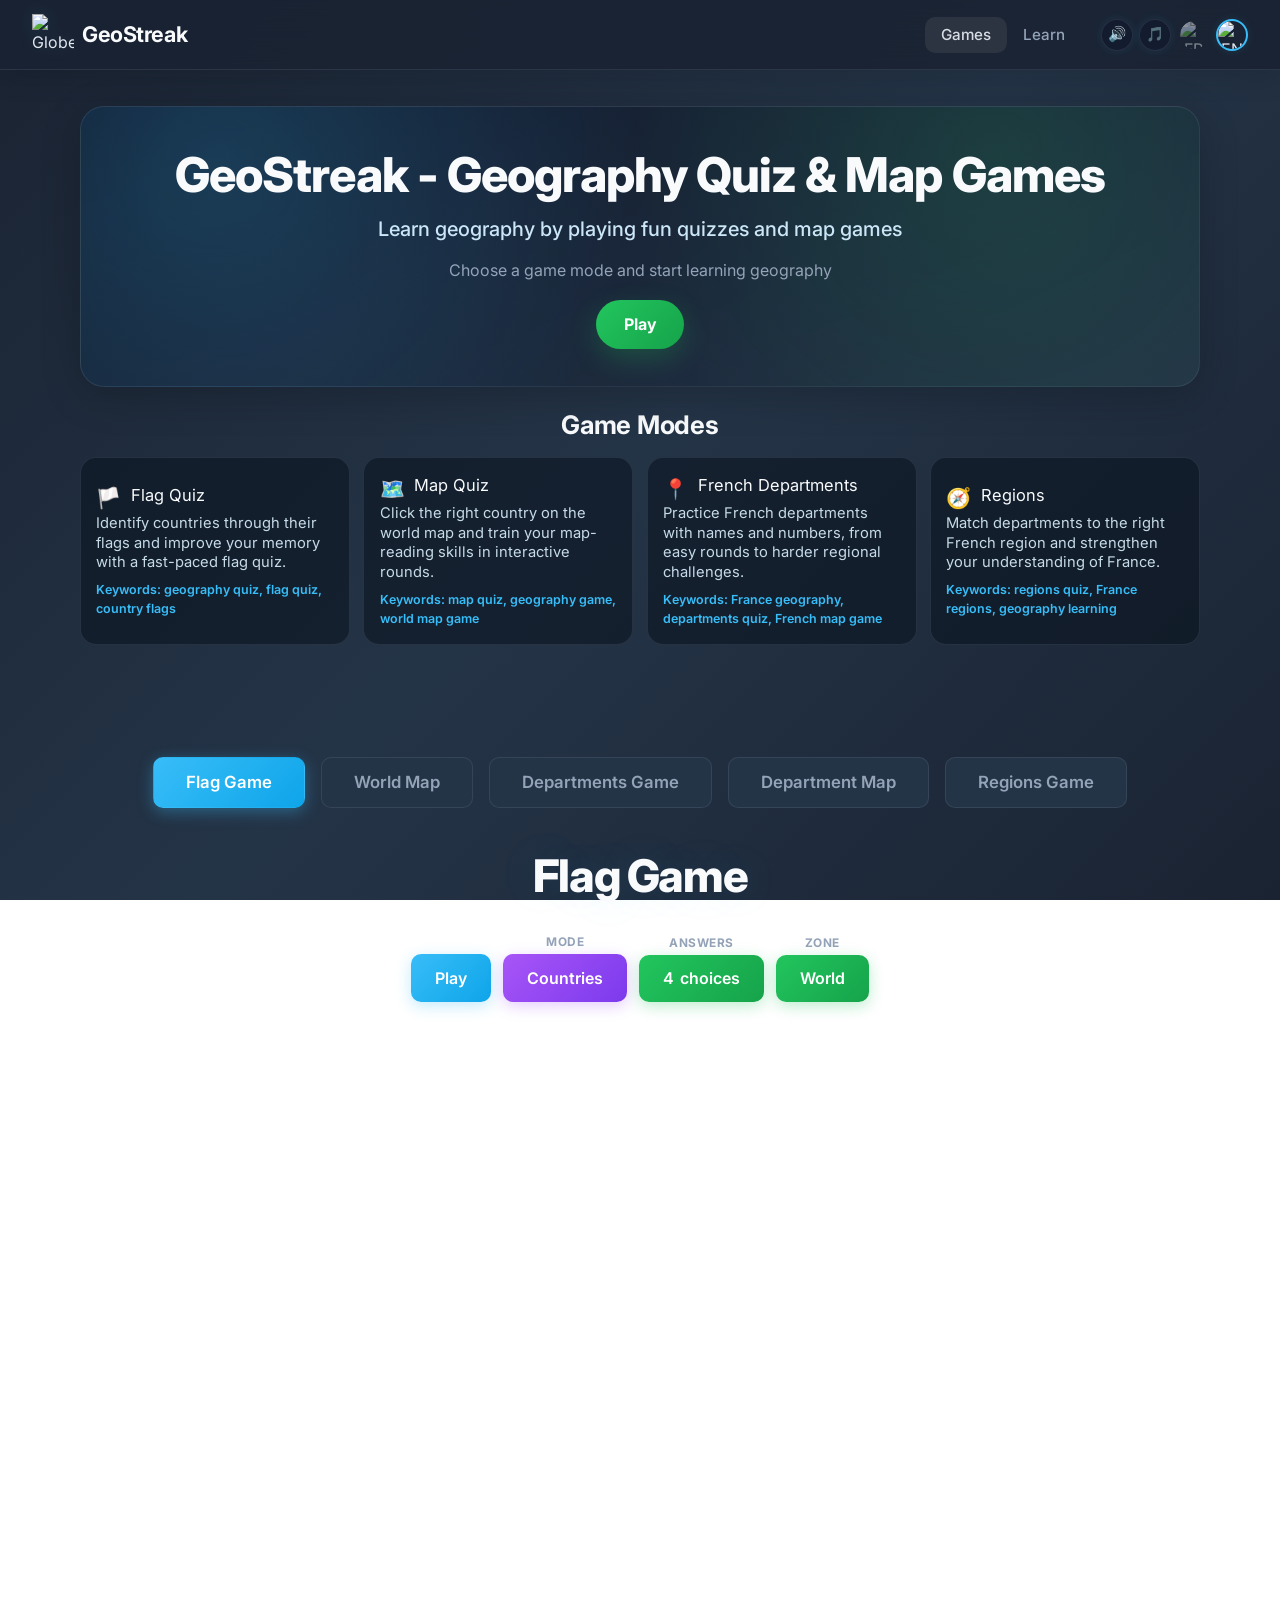
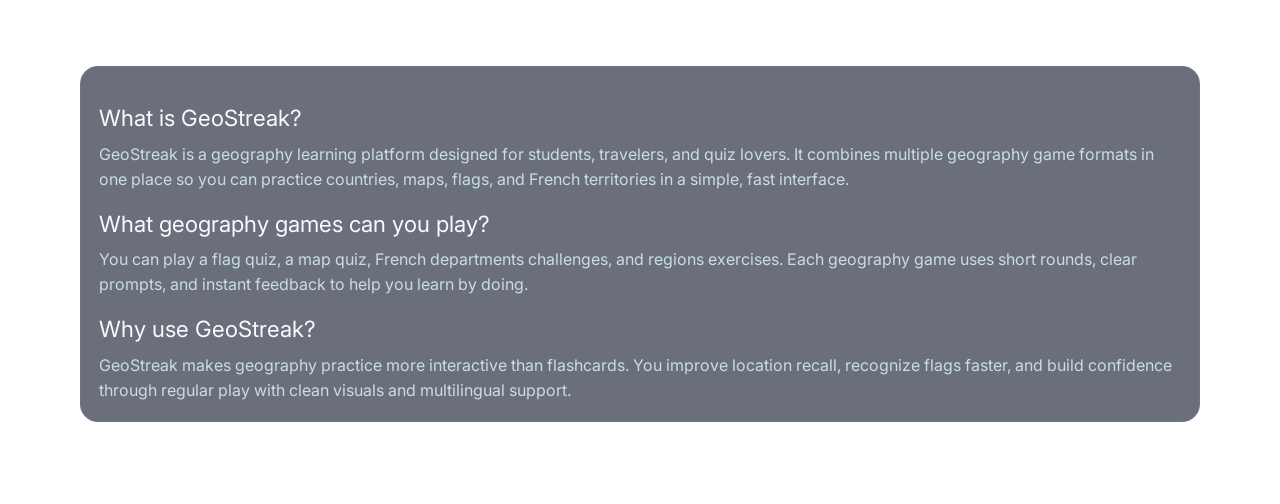
==== commit 0fe73ddd: "v1: UI/UX improvment" ====
--- a/index.html
+++ b/index.html
@@ -4,30 +4,80 @@
     <meta charset="UTF-8">
     <meta name="viewport" content="width=device-width, initial-scale=1.0">
     <link rel="icon" href="img/globe-modified.png">
-    <title> GeoGames </title> 
-    <link rel="stylesheet" href="css/styleTW.css"> 
+    <title>GeoStreak - Jeux de geographie gratuits | Cartes, drapeaux et quiz</title>
+    <meta id="meta-description" name="description" content="GeoStreak est une plateforme gratuite de jeux de geographie avec quiz, cartes et drapeaux. Apprends et teste tes connaissances.">
+    <meta name="robots" content="index, follow">
+    <meta id="meta-og-title" property="og:title" content="GeoStreak - Jeux de geographie gratuits | Cartes, drapeaux et quiz">
+    <meta id="meta-og-description" property="og:description" content="GeoStreak est une plateforme gratuite de jeux de geographie avec quiz, cartes et drapeaux. Apprends et teste tes connaissances.">
+    <meta property="og:type" content="website">
+    <link rel="preconnect" href="https://fonts.googleapis.com">
+    <link rel="preconnect" href="https://fonts.gstatic.com" crossorigin>
+    <link href="https://fonts.googleapis.com/css2?family=Inter:wght@400;500;600;700;800&display=swap" rel="stylesheet">
+    <link rel="stylesheet" href="css/styleTW.css">
+    <script defer src="https://cdn.vercel-insights.com/v1/script.js"></script>
   </head>
   <body>
     <header class="navbar">
       <div class="flex-1">
-        <a href="index.html"><img src="img/globe-modified.png" alt="ImageGlobe"></a>
-        <a href="index.html" class="logo-text">GeoGames</a>
+        <a href="index.html"><img src="img/globe-modified.png" alt="Globe logo"></a>
+        <a href="index.html" class="logo-text" data-i18n="brand.name">GeoStreak</a>
       </div>
       <div class="flex-none">
         <ul class="menu menu-horizontal px-1">
           <li><a class="titre_header active" href="index.html" data-i18n="nav.games"> Jeux </a></li>
-          <li><a class="titre_header" href="pages/apprendre.html" data-i18n="nav.learn"> Apprendre </a></li>
+          <li><a class="titre_header" href="pages/learn.html" data-i18n="nav.learn"> Apprendre </a></li>
         </ul>
         <div class="lang-switcher">
-          <button class="lang-btn active" data-lang="fr" title="Français">
+          <button class="sound-toggle-btn" id="soundToggleBtn" type="button" aria-label="Mute sound" title="Mute sound">🔊</button>
+          <button class="music-toggle-btn" id="musicToggleBtn" type="button" aria-label="Mute music" title="Mute music">🎵</button>
+          <button class="lang-btn" data-lang="fr" title="Français">
             <img src="flags/fr.png" alt="FR">
           </button>
-          <button class="lang-btn" data-lang="en" title="English">
+          <button class="lang-btn active" data-lang="en" title="English">
             <img src="flags/gb.png" alt="EN">
           </button>
         </div>
       </div>
     </header>
+    <section class="hero-section" aria-label="GeoStreak Hero">
+      <div class="hero-inner">
+        <h1 class="hero-title" data-i18n="brand.heroTitle">GeoStreak - Jeux de geographie et quiz</h1>
+        <p class="hero-tagline" data-i18n="brand.heroTagline">Apprends la geographie avec des quiz et des jeux interactifs</p>
+        <p class="hero-intro" data-i18n="brand.heroIntro">Choisis un mode de jeu et commence a apprendre la geographie</p>
+        <button class="hero-cta" id="heroPlayButton" data-i18n="brand.heroCta">Jouer</button>
+      </div>
+    </section>
+
+    <section class="mode-cards-section" aria-label="Game modes">
+      <h2 class="section-title" data-i18n="home.modesTitle">Modes de jeu</h2>
+      <div class="mode-cards-grid">
+        <button class="mode-card" type="button" data-open-tab="flagGame">
+          <span class="mode-icon" aria-hidden="true">🏳️</span>
+          <h3 data-i18n="home.modeFlagTitle">Quiz drapeaux</h3>
+          <p data-i18n="home.modeFlagDesc">Identifie les pays grace a leurs drapeaux et entraine ta memoire avec un quiz drapeaux dynamique.</p>
+          <span class="mode-keywords" data-i18n="home.modeFlagKeywords">Mots-cles: jeu de geographie, quiz drapeaux, drapeaux du monde</span>
+        </button>
+        <button class="mode-card" type="button" data-open-tab="mapGame">
+          <span class="mode-icon" aria-hidden="true">🗺️</span>
+          <h3 data-i18n="home.modeMapTitle">Quiz carte</h3>
+          <p data-i18n="home.modeMapDesc">Clique sur le bon pays sur la carte du monde et progresse avec des manches interactives.</p>
+          <span class="mode-keywords" data-i18n="home.modeMapKeywords">Mots-cles: quiz carte, map quiz, geography game</span>
+        </button>
+        <button class="mode-card" type="button" data-open-tab="deptGame">
+          <span class="mode-icon" aria-hidden="true">📍</span>
+          <h3 data-i18n="home.modeDeptTitle">Departements francais</h3>
+          <p data-i18n="home.modeDeptDesc">Travaille les departements francais avec les noms et numeros, en mode national ou regional.</p>
+          <span class="mode-keywords" data-i18n="home.modeDeptKeywords">Mots-cles: jeu de geographie, quiz departements, France</span>
+        </button>
+        <button class="mode-card" type="button" data-open-tab="regionGame">
+          <span class="mode-icon" aria-hidden="true">🧭</span>
+          <h3 data-i18n="home.modeRegionTitle">Regions</h3>
+          <p data-i18n="home.modeRegionDesc">Associe chaque departement a la bonne region et renforce ta connaissance du territoire francais.</p>
+          <span class="mode-keywords" data-i18n="home.modeRegionKeywords">Mots-cles: quiz regions, geographie France, apprentissage interactif</span>
+        </button>
+      </div>
+    </section>
+
     <div class="game-tabs">
       <button class="game-tab active" data-target="flagGame" data-i18n="tabs.flagGame">Jeu des Drapeaux</button>
       <button class="game-tab" data-target="mapGame" data-i18n="tabs.mapGame">Jeu de la Carte</button>
@@ -45,6 +95,17 @@
           <div class="control-group">
             <span class="control-label" data-i18n="controls.mode">Mode</span>
             <button class="playButton" id="modeFlagGame" data-i18n="buttons.countries">Pays</button>
+          </div>
+          <div class="control-group">
+            <span class="control-label" data-i18n="controls.answers">Reponses</span>
+            <details class="zone-dropdown" id="choicesFlagGame">
+              <summary id="choicesFlag" data-choices="4">4 <span data-i18n="buttons.choices">choix</span></summary>
+              <ul>
+                <li><a href="#" class="flagChoicesOption" data-choices="2">2 <span data-i18n="buttons.choices">choix</span></a></li>
+                <li><a href="#" class="flagChoicesOption" data-choices="4">4 <span data-i18n="buttons.choices">choix</span></a></li>
+                <li><a href="#" class="flagChoicesOption" data-choices="8">8 <span data-i18n="buttons.choices">choix</span></a></li>
+              </ul>
+            </details>
           </div>
           <div class="control-group">
             <span class="control-label" data-i18n="controls.zone">Zone</span>
@@ -69,20 +130,36 @@
       </div>
       <div id="content" style="display:none; margin-top:2vh; justify-content: center; align-items: center;">
         <div id="div1">
-          <img id="image1" src="" style="width:100%; height:100%;">
+          <img id="image1" src="" alt="Flag option 1" style="width:100%; height:100%;">
           <p id="name1" style="text-align: center; padding-top: 1vh; font-size: 130%"><p>
         </div>
         <div id="div2">
-          <img id="image2" src="" style="width:100%; height:100%;">
+          <img id="image2" src="" alt="Flag option 2" style="width:100%; height:100%;">
           <p id="name2" style="text-align: center; padding-top: 1vh; font-size: 130%"><p>
         </div>
         <div id="div3">
-          <img id="image3" src="" style="width:100%; height:100%;">
+          <img id="image3" src="" alt="Flag option 3" style="width:100%; height:100%;">
           <p id="name3" style="text-align: center; padding-top: 1vh; font-size: 130%"><p>
         </div>
         <div id="div4">
-          <img id="image4" src="" style="width:100%; height:100%;">
+          <img id="image4" src="" alt="Flag option 4" style="width:100%; height:100%;">
           <p id="name4" style="text-align: center; padding-top: 1vh; font-size: 130%"><p>
+        </div>
+        <div id="div5">
+          <img id="image5" src="" alt="Flag option 5" style="width:100%; height:100%;">
+          <p id="name5" style="text-align: center; padding-top: 1vh; font-size: 130%"><p>
+        </div>
+        <div id="div6">
+          <img id="image6" src="" alt="Flag option 6" style="width:100%; height:100%;">
+          <p id="name6" style="text-align: center; padding-top: 1vh; font-size: 130%"><p>
+        </div>
+        <div id="div7">
+          <img id="image7" src="" alt="Flag option 7" style="width:100%; height:100%;">
+          <p id="name7" style="text-align: center; padding-top: 1vh; font-size: 130%"><p>
+        </div>
+        <div id="div8">
+          <img id="image8" src="" alt="Flag option 8" style="width:100%; height:100%;">
+          <p id="name8" style="text-align: center; padding-top: 1vh; font-size: 130%"><p>
         </div>
       </div>
     </div>
@@ -1320,9 +1397,24 @@
       <div id="region-quiz-answers" class="quiz-answers" style="display:none;"></div>
     </div>
     <!-- Region Game -->
+
+    <section class="seo-content" aria-label="GeoStreak details">
+      <div class="seo-content-inner">
+        <h2 data-i18n="home.aboutTitle">Qu'est-ce que GeoStreak ?</h2>
+        <p data-i18n="home.aboutText">GeoStreak est une plateforme de geographie qui reunit plusieurs formats de quiz dans une interface simple et rapide. Tu peux apprendre les pays, les cartes, les drapeaux et les territoires francais en jouant.</p>
+
+        <h2 data-i18n="home.gamesTitle">Quels jeux de geographie sont disponibles ?</h2>
+        <p data-i18n="home.gamesText">Tu peux jouer a un quiz drapeaux, un quiz carte, un mode departements et un mode regions. Chaque jeu de geographie propose des questions courtes, un retour immediat et une progression naturelle.</p>
+
+        <h2 data-i18n="home.whyTitle">Pourquoi utiliser GeoStreak ?</h2>
+        <p data-i18n="home.whyText">GeoStreak rend l'apprentissage plus motivant qu'une revision classique. Tu memorises mieux les localisations, reconnais plus vite les drapeaux et avances a ton rythme grace a une experience interactive.</p>
+      </div>
+    </section>
+
     <script src="json/local_bundle.js"></script>
     <script src="js/data.js"></script>
     <script src="js/utils.js"></script>
+    <script src="js/audio.js"></script>
     <script src="js/zoomPan.js"></script>
     <script src="js/controls.js"></script>
     <script src="js/flagGame.js"></script>
@@ -1341,6 +1433,27 @@
           document.getElementById(tab.dataset.target).classList.add('active');
         });
       });
+
+      function openGameTab(target) {
+        const tab = document.querySelector('.game-tab[data-target="' + target + '"]');
+        if (!tab) return;
+        tab.click();
+        const tabsContainer = document.querySelector('.game-tabs');
+        if (tabsContainer) {
+          tabsContainer.scrollIntoView({ behavior: 'smooth', block: 'start' });
+        }
+      }
+
+      const heroPlayButton = document.getElementById('heroPlayButton');
+      if (heroPlayButton) {
+        heroPlayButton.addEventListener('click', () => openGameTab('flagGame'));
+      }
+
+      document.querySelectorAll('[data-open-tab]').forEach(card => {
+        card.addEventListener('click', () => {
+          openGameTab(card.dataset.openTab);
+        });
+      });
     </script>
   </body>
 </html> 
--- a/css/styleTW.css
+++ b/css/styleTW.css
@@ -4015,8 +4015,8 @@
 }
 
 /* ============================================
-   GEOGAMES - CUSTOM STYLES (Modern Redesign)
-   ============================================ */
+  GEOSTREAK - CUSTOM STYLES (Modern Redesign)
+  ============================================ */
 
 :root {
   --bg-primary: #1a2332;
@@ -4046,6 +4046,9 @@
 
 html {
   scroll-behavior: smooth;
+  min-height: 100%;
+  background: linear-gradient(135deg, #1a2332 0%, #243447 50%, #1a2332 100%);
+  background-attachment: fixed;
 }
 
 body {
@@ -4054,7 +4057,168 @@
   background-attachment: fixed;
   color: var(--text-primary);
   font-family: 'Inter', 'Segoe UI', system-ui, -apple-system, sans-serif;
-  min-height: 100vh;
+  min-height: 100dvh;
+  padding-bottom: clamp(1.5rem, 3vw, 2.75rem);
+}
+
+/* ---- LANDING SECTIONS ---- */
+.hero-section {
+  position: relative;
+  margin: 106px auto 1.2rem;
+  width: min(1120px, 94vw);
+  border-radius: 24px;
+  border: 1px solid var(--border);
+  background:
+    radial-gradient(circle at 12% 20%, rgba(56, 189, 248, 0.2), transparent 42%),
+    radial-gradient(circle at 82% 18%, rgba(34, 197, 94, 0.14), transparent 40%),
+    linear-gradient(155deg, rgba(15, 23, 42, 0.95), rgba(36, 52, 71, 0.9));
+  box-shadow: var(--shadow-lg);
+  overflow: hidden;
+}
+
+.hero-inner {
+  display: flex;
+  flex-direction: column;
+  align-items: center;
+  text-align: center;
+  gap: 0.85rem;
+  padding: 2.6rem 1.1rem 2.3rem;
+  animation: fadeIn 0.65s ease both;
+}
+
+.hero-title {
+  font-size: clamp(1.8rem, 3.9vw, 3rem);
+  line-height: 1.08;
+  font-weight: 800;
+  color: var(--text-heading);
+  text-wrap: balance;
+  letter-spacing: -0.02em;
+}
+
+.hero-tagline {
+  font-size: clamp(1.03rem, 2vw, 1.25rem);
+  color: #cbe6f7;
+  font-weight: 500;
+  max-width: 750px;
+}
+
+.hero-intro {
+  font-size: 1rem;
+  color: var(--text-secondary);
+}
+
+.hero-cta {
+  margin-top: 0.3rem;
+  background: linear-gradient(135deg, #22c55e, #16a34a);
+  border: none;
+  border-radius: 999px;
+  color: #fff;
+  font-weight: 700;
+  font-size: 1rem;
+  padding: 0.78rem 1.7rem;
+  cursor: pointer;
+  transition: var(--transition);
+  box-shadow: 0 10px 28px rgba(34, 197, 94, 0.24);
+}
+
+.hero-cta:hover {
+  transform: translateY(-2px);
+  box-shadow: 0 14px 30px rgba(34, 197, 94, 0.32);
+}
+
+.mode-cards-section {
+  width: min(1120px, 94vw);
+  margin: 0 auto 1.4rem;
+}
+
+.section-title {
+  font-size: clamp(1.22rem, 2.2vw, 1.6rem);
+  color: var(--text-heading);
+  margin: 0.4rem 0 0.8rem;
+  text-align: center;
+  font-weight: 700;
+  letter-spacing: -0.01em;
+}
+
+.mode-cards-grid {
+  display: grid;
+  grid-template-columns: repeat(4, minmax(0, 1fr));
+  gap: 0.85rem;
+}
+
+.mode-card {
+  text-align: left;
+  background: rgba(11, 20, 33, 0.6);
+  border: 1px solid var(--border);
+  border-radius: 16px;
+  padding: 0.95rem;
+  color: var(--text-primary);
+  cursor: pointer;
+  transition: var(--transition);
+}
+
+.mode-card:hover {
+  transform: translateY(-4px);
+  border-color: rgba(56, 189, 248, 0.45);
+  box-shadow: 0 12px 32px rgba(2, 132, 199, 0.18);
+}
+
+.mode-card h3 {
+  display: inline-block;
+  vertical-align: middle;
+  font-size: 1.03rem;
+  margin: 0 0 0.36rem;
+  color: var(--text-heading);
+}
+
+.mode-card p {
+  margin: 0;
+  color: #c6dae7;
+  font-size: 0.92rem;
+  line-height: 1.35;
+}
+
+.mode-icon {
+  display: inline-block;
+  vertical-align: middle;
+  margin-right: 0.35rem;
+  font-size: 1.25rem;
+}
+
+.mode-keywords {
+  display: block;
+  margin-top: 0.5rem;
+  color: var(--accent);
+  font-size: 0.78rem;
+  font-weight: 600;
+}
+
+.seo-content {
+  width: min(1120px, 94vw);
+  margin: 2rem auto 2.75rem;
+}
+
+.seo-content-inner {
+  background: rgba(15, 23, 42, 0.62);
+  border: 1px solid var(--border);
+  border-radius: 18px;
+  padding: 1.15rem 1.1rem;
+}
+
+.seo-content h2 {
+  margin: 0.95rem 0 0.45rem;
+  font-size: clamp(1.08rem, 2vw, 1.4rem);
+  color: var(--text-heading);
+}
+
+.seo-content p {
+  margin: 0 0 0.85rem;
+  color: #c9dde9;
+  line-height: 1.55;
+}
+
+.seo-content p:last-child {
+  margin-bottom: 0;
 }
 
 /* ---- NAVBAR ---- */
@@ -4099,6 +4263,26 @@
   text-decoration: none !important;
 }
 
+.brand-click-animate img {
+  animation: brandLogoPop 0.22s ease;
+}
+
+.brand-click-animate .logo-text {
+  animation: brandTitlePop 0.22s ease;
+}
+
+@keyframes brandLogoPop {
+  0% { transform: rotate(0deg) scale(1); }
+  50% { transform: rotate(12deg) scale(1.12); }
+  100% { transform: rotate(0deg) scale(1); }
+}
+
+@keyframes brandTitlePop {
+  0% { transform: translateY(0) scale(1); }
+  50% { transform: translateY(-1px) scale(1.06); }
+  100% { transform: translateY(0) scale(1); }
+}
+
 .titre_header {
   font-family: 'Inter', 'Segoe UI', system-ui, sans-serif;
   font-size: 0.95rem;
@@ -4161,6 +4345,68 @@
   box-shadow: 0 0 10px var(--accent-glow);
 }
 
+.sound-toggle-btn {
+  width: 32px;
+  height: 32px;
+  border-radius: 50%;
+  border: 1px solid var(--border);
+  background: rgba(15, 23, 42, 0.55);
+  color: var(--text-heading);
+  font-size: 0.92rem;
+  line-height: 1;
+  display: inline-flex;
+  justify-content: center;
+  align-items: center;
+  cursor: pointer;
+  transition: var(--transition);
+  padding: 0;
+}
+
+.sound-toggle-btn:hover {
+  transform: scale(1.08);
+  border-color: rgba(56, 189, 248, 0.45);
+  background: rgba(56, 189, 248, 0.16);
+}
+
+.sound-toggle-btn.active {
+  box-shadow: 0 0 10px var(--accent-glow);
+}
+
+.sound-toggle-btn.muted {
+  opacity: 0.72;
+}
+
+.music-toggle-btn {
+  width: 32px;
+  height: 32px;
+  border-radius: 50%;
+  border: 1px solid var(--border);
+  background: rgba(15, 23, 42, 0.55);
+  color: var(--text-heading);
+  font-size: 0.9rem;
+  line-height: 1;
+  display: inline-flex;
+  justify-content: center;
+  align-items: center;
+  cursor: pointer;
+  transition: var(--transition);
+  padding: 0;
+}
+
+.music-toggle-btn:hover {
+  transform: scale(1.08);
+  border-color: rgba(56, 189, 248, 0.45);
+  background: rgba(56, 189, 248, 0.16);
+}
+
+.music-toggle-btn.active {
+  box-shadow: 0 0 10px var(--accent-glow);
+}
+
+.music-toggle-btn.muted {
+  opacity: 0.72;
+}
+
 /* ---- HEADINGS ---- */
 .titre_principal {
   font-family: 'Inter', 'Segoe UI', system-ui, sans-serif;
@@ -4232,6 +4478,9 @@
   margin-top: 5vh;
   margin-left: auto;
   margin-right: auto;
+  width: min(1100px, 92vw);
+  max-width: 100%;
+  height: auto;
   filter: drop-shadow(0 4px 20px rgba(0,0,0,0.3));
   background: transparent !important;
 }
@@ -4243,6 +4492,8 @@
 /* Object elements (apprendre page) render SVG in own document - needs explicit bg */
 object.map {
   background: var(--bg-primary) !important;
+  width: min(1100px, 92vw);
+  min-height: 40vh;
   pointer-events: auto !important;
 }
 
@@ -4266,11 +4517,24 @@
 }
 
 /* ---- FLAG GAME CARDS ---- */
+#content {
+  display: flex;
+  flex-wrap: wrap;
+  justify-content: center;
+  gap: 0.65rem;
+  max-width: min(1160px, 96vw);
+  margin: 2vh auto 0;
+  padding: 0 0.4rem;
+}
+
 #div1, #div2, #div3, #div4 {
   position: relative;
-  width: 18%;
+  flex: 1 1 220px;
+  max-width: 260px;
+  min-width: 170px;
+  width: 100%;
   height: 18%;
-  margin: 1.5%;
+  margin: 0.5rem;
   border-radius: var(--radius);
   overflow: hidden;
   background: var(--bg-card);
@@ -4290,23 +4554,27 @@
 
 #div5, #div6, #div7, #div8 {
   position: relative;
-  display: flex;
-  justify-content: center;
-  align-items: center;
   background: var(--bg-card);
-  border: 1px solid var(--border);
-  padding: 1%;
-  width: 20%;
-  height: 20%;
-  margin: 1%;
+  flex: 1 1 220px;
+  max-width: 260px;
+  min-width: 170px;
+  width: 100%;
+  height: 18%;
+  margin: 0.5rem;
   border-radius: var(--radius);
+  overflow: hidden;
+  box-shadow: var(--shadow-card);
   transition: var(--transition);
 }
 
 #div5:hover, #div6:hover, #div7:hover, #div8:hover {
   cursor: pointer;
-  transform: translateY(-4px);
-  box-shadow: 0 8px 30px rgba(56, 189, 248, 0.12);
+  transform: translateY(-6px) scale(1.02);
+  box-shadow: 0 12px 40px rgba(56, 189, 248, 0.15);
+}
+
+#div5 img, #div6 img, #div7 img, #div8 img {
+  border-radius: var(--radius);
 }
 
 /* ---- OVERLAYS ---- */
@@ -4614,9 +4882,17 @@
 }
 
 .play-control-group::before {
-  content: '';
-  display: block;
-  height: 0.74rem;
+  content: none !important;
+  display: none !important;
+}
+
+.play-control-group::after {
+  content: none !important;
+  display: none !important;
+}
+
+.play-control-group .playButton {
+  margin-top: 1.09rem;
 }
 
 .game-info {
@@ -4626,6 +4902,34 @@
   font-weight: 700;
   letter-spacing: -0.01em;
   text-shadow: 0 0 18px var(--accent-glow);
+}
+
+#scoreFlagGame,
+#scoreMapGame,
+#scoreDeptGame,
+#scoreDeptMapGame,
+#scoreRegionGame,
+#mapScoreText,
+#deptMapScoreText {
+  background: rgba(14, 165, 233, 0.13);
+  border: 1px solid rgba(125, 211, 252, 0.35);
+  border-radius: 999px;
+  padding: 0.35rem 0.9rem;
+  margin-top: 0.45rem;
+  color: #d5f1ff;
+  text-shadow: none;
+  font-size: 0.95rem;
+  font-weight: 700;
+}
+
+#scoreFlagGame:empty,
+#scoreMapGame:empty,
+#scoreDeptGame:empty,
+#scoreDeptMapGame:empty,
+#scoreRegionGame:empty,
+#mapScoreText:empty,
+#deptMapScoreText:empty {
+  display: none;
 }
 
 .quiz-question,
@@ -4737,7 +5041,7 @@
 
 .quiz-answer-btn.correct,
 .quiz-answer-btn.wrong {
-  animation: quizFeedback 0.3s ease;
+  animation: quizFeedback 0.35s ease;
 }
 
 @keyframes quizFeedback {
@@ -4881,22 +5185,317 @@
 }
 
 /* ---- RESPONSIVE ---- */
-@media (max-width: 768px) {
-  .game-tabs {
-    padding-top: 80px;
-    gap: 0.5rem;
-  }
-  
-  .game-tab {
-    padding: 0.6rem 1.2rem;
-    font-size: 0.9rem;
-  }
-  
-  #div1, #div2, #div3, #div4 {
-    width: 40%;
-  }
-  
+@media (max-width: 1024px) {
+  .map {
+    width: min(980px, 94vw);
+  }
+
+  object.map {
+    width: min(980px, 94vw);
+  }
+
   .sommaire {
     display: none;
   }
+}
+
+@media (max-width: 768px) {
+  .hero-section {
+    margin-top: 84px;
+    border-radius: 18px;
+  }
+
+  .hero-inner {
+    padding: 1.7rem 0.8rem 1.55rem;
+    gap: 0.72rem;
+  }
+
+  .mode-cards-grid {
+    grid-template-columns: repeat(2, minmax(0, 1fr));
+  }
+
+  .seo-content {
+    margin-top: 1.4rem;
+  }
+
+  .seo-content-inner {
+    padding: 0.95rem 0.85rem;
+  }
+
+  .navbar {
+    height: 60px;
+    min-height: 60px;
+    padding: 0 0.5rem;
+    flex-direction: row;
+    justify-content: space-between;
+    align-items: center;
+    gap: 0.35rem;
+    flex-wrap: nowrap;
+  }
+
+  .navbar .flex-1,
+  .navbar .flex-none {
+    width: auto;
+    display: flex;
+    align-items: center;
+    justify-content: flex-start;
+    min-width: 0;
+  }
+
+  .navbar .flex-1 {
+    gap: 0.35rem;
+    flex: 0 1 auto;
+  }
+
+  .navbar .flex-none {
+    gap: 0.25rem;
+    flex-wrap: nowrap;
+    justify-content: flex-end;
+    flex: 1 1 auto;
+    min-width: 0;
+  }
+
+  .navbar .menu-horizontal {
+    display: flex;
+    justify-content: flex-end;
+    flex-wrap: nowrap;
+    gap: 0.2rem;
+    overflow: hidden;
+    max-width: none;
+    white-space: nowrap;
+    padding: 0 !important;
+  }
+
+  .navbar .menu-horizontal li {
+    flex: 0 0 auto;
+  }
+
+  .logo-text {
+    font-size: 1rem;
+  }
+
+  .titre_header {
+    font-size: 0.74rem;
+    padding: 0.25rem 0.42rem;
+  }
+
+  .lang-switcher {
+    margin-left: 0;
+    gap: 0.2rem;
+    flex-shrink: 0;
+  }
+
+  .lang-btn {
+    width: 24px;
+    height: 24px;
+  }
+
+  .sound-toggle-btn {
+    width: 24px;
+    height: 24px;
+    font-size: 0.72rem;
+  }
+
+  .music-toggle-btn {
+    width: 24px;
+    height: 24px;
+    font-size: 0.67rem;
+  }
+
+  .game-tabs {
+    justify-content: center;
+    flex-wrap: wrap;
+    overflow: visible;
+    white-space: normal;
+    padding: 74px 0.5rem 0;
+    gap: 0.45rem;
+    margin-bottom: 0.75rem;
+  }
+
+  .game-tab {
+    flex: 1 1 calc(50% - 0.5rem);
+    max-width: 240px;
+    min-width: 130px;
+    white-space: normal;
+    text-align: center;
+    justify-content: center;
+    line-height: 1.15;
+    padding: 0.5rem 0.62rem;
+    font-size: 0.78rem;
+    border-radius: 0.6rem;
+  }
+
+  .titre_principal {
+    margin-top: 68px;
+    font-size: clamp(1.45rem, 7vw, 2.1rem);
+    line-height: 1.15;
+    padding: 0 0.8rem;
+  }
+
+  .game-controls {
+    margin-top: 1.1rem;
+    gap: 0.5rem;
+    padding: 0 0.6rem;
+  }
+
+  .control-label {
+    font-size: 0.66rem;
+    min-height: 0.66rem;
+  }
+
+  .playButton,
+  .zone-dropdown summary {
+    padding: 0.55rem 0.85rem;
+    font-size: 0.88rem;
+    line-height: 1.2;
+  }
+
+  .zone-dropdown ul {
+    min-width: 160px;
+  }
+
+  .game-info,
+  .quiz-question,
+  #mapQuestionText,
+  #deptMapQuestionText {
+    font-size: clamp(1rem, 4.9vw, 1.25rem);
+    line-height: 1.28;
+    padding: 0 0.85rem;
+    word-break: break-word;
+    overflow-wrap: anywhere;
+  }
+
+  #content {
+    flex-wrap: wrap;
+    justify-content: center;
+    gap: 0.55rem;
+    padding: 0 0.35rem;
+  }
+
+  #div1, #div2, #div3, #div4 {
+    flex: 1 1 calc(50% - 0.7rem);
+    min-width: 140px;
+    max-width: 230px;
+    margin: 0.35rem 0.25rem;
+  }
+
+  #div5, #div6, #div7, #div8 {
+    flex: 1 1 calc(50% - 0.7rem);
+    min-width: 140px;
+    max-width: 240px;
+    margin: 0.35rem 0.25rem;
+    min-height: 54px;
+  }
+
+  .quiz-answers {
+    grid-template-columns: 1fr;
+    max-width: min(680px, 95vw);
+    margin: 1.1rem auto;
+    gap: 0.58rem;
+  }
+
+  .quiz-answer-btn {
+    font-size: 0.94rem;
+    padding: 0.82rem 0.9rem;
+  }
+
+  .map-question-bar {
+    top: 110px;
+    gap: 0.5rem;
+    padding: 0.55rem 0.75rem;
+    font-size: 0.95rem;
+    flex-direction: column;
+    align-items: stretch;
+  }
+
+  #svg-container,
+  #dept-svg-container {
+    max-width: 100%;
+  }
+
+  #svg-container svg,
+  #dept-svg-container svg {
+    width: 100% !important;
+  }
+
+  .search-input,
+  #country-list {
+    width: min(92vw, 360px) !important;
+  }
+
+  .flag-display {
+    width: min(92vw, 560px);
+    margin-top: 0.9rem;
+  }
+
+  .flag-display img {
+    max-height: 36vh;
+  }
+
+  object.map {
+    min-height: 32vh;
+  }
+}
+
+@media (max-width: 420px) {
+  .mode-cards-grid {
+    grid-template-columns: 1fr;
+  }
+
+  .mode-card {
+    padding: 0.82rem;
+  }
+
+  .navbar {
+    height: 56px;
+    min-height: 56px;
+    padding: 0 0.35rem;
+    gap: 0.25rem;
+  }
+
+  .navbar .flex-1 img {
+    width: 30px;
+    height: 30px;
+  }
+
+  .logo-text {
+    display: inline;
+    font-size: 0.84rem;
+  }
+
+  .titre_header {
+    font-size: 0.68rem;
+    padding: 0.22rem 0.34rem;
+  }
+
+  .game-tab {
+    flex: 1 1 calc(50% - 0.45rem);
+    min-width: 116px;
+    padding: 0.44rem 0.48rem;
+    font-size: 0.72rem;
+  }
+
+  .playButton,
+  .zone-dropdown summary {
+    padding: 0.5rem 0.72rem;
+    font-size: 0.84rem;
+  }
+
+  .map-question-bar {
+    top: 104px;
+  }
+
+  #div1, #div2, #div3, #div4,
+  #div5, #div6, #div7, #div8 {
+    flex: 1 1 calc(50% - 0.5rem);
+    min-width: 116px;
+    max-width: 180px;
+    margin: 0.28rem 0.2rem;
+  }
+}
+
+@media (max-width: 360px) {
+  .logo-text {
+    display: none;
+  }
 }
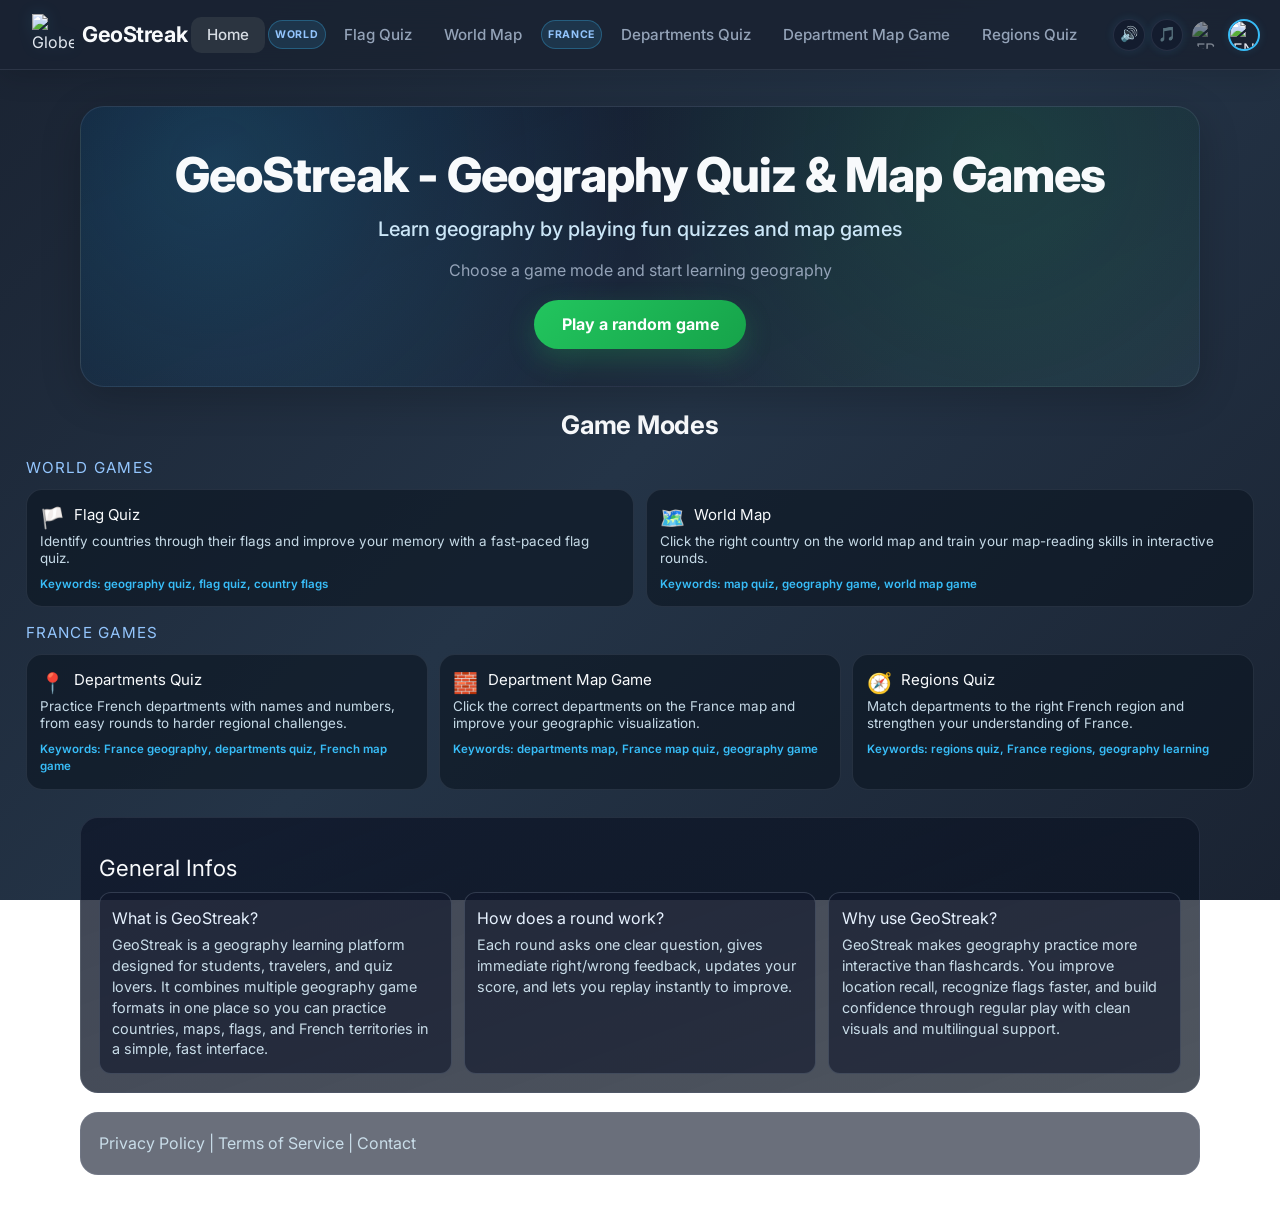
==== commit 21682b2d: "Install Vercel Speed Insights with latest docs # Vercel Speed Insights Configuration  ## Summary Suc" ====
--- a/index.html
+++ b/index.html
@@ -7,16 +7,29 @@
     <title>GeoStreak - Jeux de geographie gratuits | Cartes, drapeaux et quiz</title>
     <meta id="meta-description" name="description" content="GeoStreak est une plateforme gratuite de jeux de geographie avec quiz, cartes et drapeaux. Apprends et teste tes connaissances.">
     <meta name="robots" content="index, follow">
+    <meta name="google-site-verification" content="uJvl8wS5hWnO7--pnV5jM-XzckrS4ZwQqaSFNgwjIkE">
     <meta id="meta-og-title" property="og:title" content="GeoStreak - Jeux de geographie gratuits | Cartes, drapeaux et quiz">
     <meta id="meta-og-description" property="og:description" content="GeoStreak est une plateforme gratuite de jeux de geographie avec quiz, cartes et drapeaux. Apprends et teste tes connaissances.">
     <meta property="og:type" content="website">
+    <link rel="canonical" href="https://geo-streak.vercel.app/">
+    <script type="application/ld+json">
+    {
+      "@context": "https://schema.org",
+      "@type": "WebSite",
+      "name": "GeoStreak",
+      "url": "https://geo-streak.vercel.app/",
+      "description": "GeoStreak est une plateforme gratuite de jeux de geographie avec quiz, cartes et drapeaux. Apprends et teste tes connaissances."
+    }
+    </script>
     <link rel="preconnect" href="https://fonts.googleapis.com">
     <link rel="preconnect" href="https://fonts.gstatic.com" crossorigin>
     <link href="https://fonts.googleapis.com/css2?family=Inter:wght@400;500;600;700;800&display=swap" rel="stylesheet">
     <link rel="stylesheet" href="css/styleTW.css">
+    <meta name="google-adsense-account" content="ca-pub-7436966726001934">
     <script defer src="https://cdn.vercel-insights.com/v1/script.js"></script>
+    <script defer src="/_vercel/speed-insights/script.js"></script>
   </head>
-  <body>
+  <body class="home-hub">
     <header class="navbar">
       <div class="flex-1">
         <a href="index.html"><img src="img/globe-modified.png" alt="Globe logo"></a>
@@ -24,8 +37,14 @@
       </div>
       <div class="flex-none">
         <ul class="menu menu-horizontal px-1">
-          <li><a class="titre_header active" href="index.html" data-i18n="nav.games"> Jeux </a></li>
-          <li><a class="titre_header" href="pages/learn.html" data-i18n="nav.learn"> Apprendre </a></li>
+          <li><a class="titre_header active" href="index.html" data-i18n="nav.home">Home</a></li>
+          <li class="nav-group-label" data-i18n="nav.worldGroup">World</li>
+          <li><a class="titre_header" href="pages/flag-quiz.html" data-i18n="nav.flagQuiz">Flag Quiz</a></li>
+          <li><a class="titre_header" href="pages/map-quiz.html" data-i18n="nav.mapQuiz">Map Quiz</a></li>
+          <li class="nav-group-label" data-i18n="nav.franceGroup">France</li>
+          <li><a class="titre_header" href="pages/france-departments.html" data-i18n="nav.france">Departments Quiz</a></li>
+          <li><a class="titre_header" href="pages/department-map-quiz.html" data-i18n="nav.deptMapQuiz">Department Map Game</a></li>
+          <li><a class="titre_header" href="pages/regions-quiz.html" data-i18n="nav.regions">Regions Quiz</a></li>
         </ul>
         <div class="lang-switcher">
           <button class="sound-toggle-btn" id="soundToggleBtn" type="button" aria-label="Mute sound" title="Mute sound">🔊</button>
@@ -44,37 +63,51 @@
         <h1 class="hero-title" data-i18n="brand.heroTitle">GeoStreak - Jeux de geographie et quiz</h1>
         <p class="hero-tagline" data-i18n="brand.heroTagline">Apprends la geographie avec des quiz et des jeux interactifs</p>
         <p class="hero-intro" data-i18n="brand.heroIntro">Choisis un mode de jeu et commence a apprendre la geographie</p>
-        <button class="hero-cta" id="heroPlayButton" data-i18n="brand.heroCta">Jouer</button>
+        <button class="hero-cta" id="heroPlayButton" data-i18n="brand.heroCta">Play a random game</button>
       </div>
     </section>
 
-    <section class="mode-cards-section" aria-label="Game modes">
+    <section class="mode-cards-section home-modes-row" aria-label="Game modes">
       <h2 class="section-title" data-i18n="home.modesTitle">Modes de jeu</h2>
-      <div class="mode-cards-grid">
-        <button class="mode-card" type="button" data-open-tab="flagGame">
-          <span class="mode-icon" aria-hidden="true">🏳️</span>
-          <h3 data-i18n="home.modeFlagTitle">Quiz drapeaux</h3>
-          <p data-i18n="home.modeFlagDesc">Identifie les pays grace a leurs drapeaux et entraine ta memoire avec un quiz drapeaux dynamique.</p>
-          <span class="mode-keywords" data-i18n="home.modeFlagKeywords">Mots-cles: jeu de geographie, quiz drapeaux, drapeaux du monde</span>
-        </button>
-        <button class="mode-card" type="button" data-open-tab="mapGame">
-          <span class="mode-icon" aria-hidden="true">🗺️</span>
-          <h3 data-i18n="home.modeMapTitle">Quiz carte</h3>
-          <p data-i18n="home.modeMapDesc">Clique sur le bon pays sur la carte du monde et progresse avec des manches interactives.</p>
-          <span class="mode-keywords" data-i18n="home.modeMapKeywords">Mots-cles: quiz carte, map quiz, geography game</span>
-        </button>
-        <button class="mode-card" type="button" data-open-tab="deptGame">
-          <span class="mode-icon" aria-hidden="true">📍</span>
-          <h3 data-i18n="home.modeDeptTitle">Departements francais</h3>
-          <p data-i18n="home.modeDeptDesc">Travaille les departements francais avec les noms et numeros, en mode national ou regional.</p>
-          <span class="mode-keywords" data-i18n="home.modeDeptKeywords">Mots-cles: jeu de geographie, quiz departements, France</span>
-        </button>
-        <button class="mode-card" type="button" data-open-tab="regionGame">
-          <span class="mode-icon" aria-hidden="true">🧭</span>
-          <h3 data-i18n="home.modeRegionTitle">Regions</h3>
-          <p data-i18n="home.modeRegionDesc">Associe chaque departement a la bonne region et renforce ta connaissance du territoire francais.</p>
-          <span class="mode-keywords" data-i18n="home.modeRegionKeywords">Mots-cles: quiz regions, geographie France, apprentissage interactif</span>
-        </button>
+      <div class="mode-group">
+        <h3 class="mode-group-title" data-i18n="pageIntro.worldGamesLabel">World Games</h3>
+        <div class="mode-cards-grid world-modes-grid">
+          <a class="mode-card" href="pages/flag-quiz.html">
+            <span class="mode-icon" aria-hidden="true">🏳️</span>
+            <h3 data-i18n="home.modeFlagTitle">Quiz drapeaux</h3>
+            <p data-i18n="home.modeFlagDesc">Identifie les pays grace a leurs drapeaux et entraine ta memoire avec un quiz drapeaux dynamique.</p>
+            <span class="mode-keywords" data-i18n="home.modeFlagKeywords">Mots-cles: jeu de geographie, quiz drapeaux, drapeaux du monde</span>
+          </a>
+          <a class="mode-card" href="pages/map-quiz.html">
+            <span class="mode-icon" aria-hidden="true">🗺️</span>
+            <h3 data-i18n="home.modeMapTitle">Quiz carte</h3>
+            <p data-i18n="home.modeMapDesc">Clique sur le bon pays sur la carte du monde et progresse avec des manches interactives.</p>
+            <span class="mode-keywords" data-i18n="home.modeMapKeywords">Mots-cles: quiz carte, map quiz, geography game</span>
+          </a>
+        </div>
+      </div>
+      <div class="mode-group">
+        <h3 class="mode-group-title" data-i18n="pageIntro.franceGamesLabel">France Games</h3>
+        <div class="mode-cards-grid france-modes-grid">
+          <a class="mode-card" href="pages/france-departments.html">
+            <span class="mode-icon" aria-hidden="true">📍</span>
+            <h3 data-i18n="home.modeDeptTitle">Departements francais</h3>
+            <p data-i18n="home.modeDeptDesc">Travaille les departements francais avec les noms et numeros, en mode national ou regional.</p>
+            <span class="mode-keywords" data-i18n="home.modeDeptKeywords">Mots-cles: jeu de geographie, quiz departements, France</span>
+          </a>
+          <a class="mode-card" href="pages/department-map-quiz.html">
+            <span class="mode-icon" aria-hidden="true">🧱</span>
+            <h3 data-i18n="home.modeDeptMapTitle">Department Map Game</h3>
+            <p data-i18n="home.modeDeptMapDesc">Clique directement sur les bons departements sur la carte de France et progresse en visualisation geographique.</p>
+            <span class="mode-keywords" data-i18n="home.modeDeptMapKeywords">Mots-cles: carte departements, quiz carte France, jeu geographie</span>
+          </a>
+          <a class="mode-card" href="pages/regions-quiz.html">
+            <span class="mode-icon" aria-hidden="true">🧭</span>
+            <h3 data-i18n="home.modeRegionTitle">Regions</h3>
+            <p data-i18n="home.modeRegionDesc">Associe chaque departement a la bonne region et renforce ta connaissance du territoire francais.</p>
+            <span class="mode-keywords" data-i18n="home.modeRegionKeywords">Mots-cles: quiz regions, geographie France, apprentissage interactif</span>
+          </a>
+        </div>
       </div>
     </section>
 
@@ -130,35 +163,35 @@
       </div>
       <div id="content" style="display:none; margin-top:2vh; justify-content: center; align-items: center;">
         <div id="div1">
-          <img id="image1" src="" alt="Flag option 1" style="width:100%; height:100%;">
+          <img id="image1" src="" alt="" style="width:100%; height:100%;">
           <p id="name1" style="text-align: center; padding-top: 1vh; font-size: 130%"><p>
         </div>
         <div id="div2">
-          <img id="image2" src="" alt="Flag option 2" style="width:100%; height:100%;">
+          <img id="image2" src="" alt="" style="width:100%; height:100%;">
           <p id="name2" style="text-align: center; padding-top: 1vh; font-size: 130%"><p>
         </div>
         <div id="div3">
-          <img id="image3" src="" alt="Flag option 3" style="width:100%; height:100%;">
+          <img id="image3" src="" alt="" style="width:100%; height:100%;">
           <p id="name3" style="text-align: center; padding-top: 1vh; font-size: 130%"><p>
         </div>
         <div id="div4">
-          <img id="image4" src="" alt="Flag option 4" style="width:100%; height:100%;">
+          <img id="image4" src="" alt="" style="width:100%; height:100%;">
           <p id="name4" style="text-align: center; padding-top: 1vh; font-size: 130%"><p>
         </div>
         <div id="div5">
-          <img id="image5" src="" alt="Flag option 5" style="width:100%; height:100%;">
+          <img id="image5" src="" alt="" style="width:100%; height:100%;">
           <p id="name5" style="text-align: center; padding-top: 1vh; font-size: 130%"><p>
         </div>
         <div id="div6">
-          <img id="image6" src="" alt="Flag option 6" style="width:100%; height:100%;">
+          <img id="image6" src="" alt="" style="width:100%; height:100%;">
           <p id="name6" style="text-align: center; padding-top: 1vh; font-size: 130%"><p>
         </div>
         <div id="div7">
-          <img id="image7" src="" alt="Flag option 7" style="width:100%; height:100%;">
+          <img id="image7" src="" alt="" style="width:100%; height:100%;">
           <p id="name7" style="text-align: center; padding-top: 1vh; font-size: 130%"><p>
         </div>
         <div id="div8">
-          <img id="image8" src="" alt="Flag option 8" style="width:100%; height:100%;">
+          <img id="image8" src="" alt="" style="width:100%; height:100%;">
           <p id="name8" style="text-align: center; padding-top: 1vh; font-size: 130%"><p>
         </div>
       </div>
@@ -1398,18 +1431,35 @@
     </div>
     <!-- Region Game -->
 
-    <section class="seo-content" aria-label="GeoStreak details">
+    <section class="seo-content qa-section" aria-label="GeoStreak details">
       <div class="seo-content-inner">
-        <h2 data-i18n="home.aboutTitle">Qu'est-ce que GeoStreak ?</h2>
-        <p data-i18n="home.aboutText">GeoStreak est une plateforme de geographie qui reunit plusieurs formats de quiz dans une interface simple et rapide. Tu peux apprendre les pays, les cartes, les drapeaux et les territoires francais en jouant.</p>
+        <h2 class="qa-main-title" data-i18n="pageIntro.mainQuestionsTitle">General Infos</h2>
+        <div class="qa-grid">
+          <article class="qa-card">
+            <h3 data-i18n="home.aboutTitle">Qu'est-ce que GeoStreak ?</h3>
+            <p data-i18n="home.aboutText">GeoStreak est une plateforme de geographie qui reunit plusieurs formats de quiz dans une interface simple et rapide. Tu peux apprendre les pays, les cartes, les drapeaux et les territoires francais en jouant.</p>
+          </article>
+          <article class="qa-card">
+            <h3 data-i18n="home.gamesTitle">Comment se deroule une manche ?</h3>
+            <p data-i18n="home.gamesText">Chaque manche pose une question claire, affiche un retour immediat vrai/faux, met a jour le score et permet de rejouer vite pour progresser.</p>
+          </article>
+          <article class="qa-card">
+            <h3 data-i18n="home.whyTitle">Pourquoi utiliser GeoStreak ?</h3>
+            <p data-i18n="home.whyText">GeoStreak rend l'apprentissage plus motivant qu'une revision classique. Tu memorises mieux les localisations, reconnais plus vite les drapeaux et avances a ton rythme grace a une experience interactive.</p>
+          </article>
+        </div>
+      </div>
+    </section>
 
-        <h2 data-i18n="home.gamesTitle">Quels jeux de geographie sont disponibles ?</h2>
-        <p data-i18n="home.gamesText">Tu peux jouer a un quiz drapeaux, un quiz carte, un mode departements et un mode regions. Chaque jeu de geographie propose des questions courtes, un retour immediat et une progression naturelle.</p>
-
-        <h2 data-i18n="home.whyTitle">Pourquoi utiliser GeoStreak ?</h2>
-        <p data-i18n="home.whyText">GeoStreak rend l'apprentissage plus motivant qu'une revision classique. Tu memorises mieux les localisations, reconnais plus vite les drapeaux et avances a ton rythme grace a une experience interactive.</p>
-      </div>
-    </section>
+    <footer class="seo-content" aria-label="Site footer links">
+      <div class="seo-content-inner">
+        <p>
+          <a href="pages/privacy-policy.html" data-i18n="legal.privacyTitle">Privacy Policy</a> |
+          <a href="pages/terms.html" data-i18n="legal.termsTitle">Terms of Service</a> |
+          <a href="pages/contact.html" data-i18n="legal.contactTitle">Contact</a>
+        </p>
+      </div>
+    </footer>
 
     <script src="json/local_bundle.js"></script>
     <script src="js/data.js"></script>
@@ -1434,26 +1484,20 @@
         });
       });
 
-      function openGameTab(target) {
-        const tab = document.querySelector('.game-tab[data-target="' + target + '"]');
-        if (!tab) return;
-        tab.click();
-        const tabsContainer = document.querySelector('.game-tabs');
-        if (tabsContainer) {
-          tabsContainer.scrollIntoView({ behavior: 'smooth', block: 'start' });
-        }
-      }
-
       const heroPlayButton = document.getElementById('heroPlayButton');
       if (heroPlayButton) {
-        heroPlayButton.addEventListener('click', () => openGameTab('flagGame'));
+        heroPlayButton.addEventListener('click', () => {
+          const randomPages = [
+            'pages/flag-quiz.html',
+            'pages/map-quiz.html',
+            'pages/france-departments.html',
+            'pages/department-map-quiz.html',
+            'pages/regions-quiz.html'
+          ];
+          const next = randomPages[Math.floor(Math.random() * randomPages.length)];
+          globalThis.location.href = next;
+        });
       }
-
-      document.querySelectorAll('[data-open-tab]').forEach(card => {
-        card.addEventListener('click', () => {
-          openGameTab(card.dataset.openTab);
-        });
-      });
     </script>
   </body>
 </html> 
--- a/css/styleTW.css
+++ b/css/styleTW.css
@@ -4146,6 +4146,53 @@
   gap: 0.85rem;
 }
 
+.home-modes-row {
+  width: min(1280px, 96vw);
+}
+
+.home-modes-row .mode-cards-grid {
+  grid-template-columns: repeat(4, minmax(0, 1fr));
+  gap: 0.72rem;
+}
+
+.mode-group {
+  margin-bottom: 0.95rem;
+}
+
+.mode-group-title {
+  margin: 0.2rem 0 0.55rem;
+  color: #93c5fd;
+  font-size: 0.95rem;
+  text-transform: uppercase;
+  letter-spacing: 0.08em;
+  text-align: left;
+}
+
+.home-modes-row .world-modes-grid {
+  grid-template-columns: repeat(2, minmax(0, 1fr));
+}
+
+.home-modes-row .france-modes-grid {
+  grid-template-columns: repeat(3, minmax(0, 1fr));
+}
+
+.home-modes-row .mode-card {
+  padding: 0.82rem;
+}
+
+.home-modes-row .mode-card h3 {
+  font-size: 0.94rem;
+}
+
+.home-modes-row .mode-card p {
+  font-size: 0.84rem;
+  line-height: 1.3;
+}
+
+.home-modes-row .mode-keywords {
+  font-size: 0.72rem;
+}
+
 .mode-card {
   text-align: left;
   background: rgba(11, 20, 33, 0.6);
@@ -4195,7 +4242,12 @@
 
 .seo-content {
   width: min(1120px, 94vw);
-  margin: 2rem auto 2.75rem;
+  margin: 1.7rem auto 1.15rem;
+}
+
+footer.seo-content {
+  margin-top: 0.9rem;
+  margin-bottom: 0.55rem;
 }
 
 .seo-content-inner {
@@ -4219,6 +4271,86 @@
 
 .seo-content p:last-child {
   margin-bottom: 0;
+}
+
+.intro-enhanced {
+  background:
+    radial-gradient(120% 130% at 0% 0%, rgba(56, 189, 248, 0.14), transparent 52%),
+    radial-gradient(120% 130% at 100% 100%, rgba(14, 165, 233, 0.12), transparent 52%),
+    rgba(15, 23, 42, 0.68);
+}
+
+.intro-enhanced > h1 {
+  margin: 0 0 0.45rem;
+  color: #f1f8ff;
+}
+
+.params-block {
+  margin: 1rem 0 1.05rem;
+  padding: 0.95rem;
+  border-radius: 14px;
+  border: 1px solid rgba(56, 189, 248, 0.28);
+  background: rgba(12, 20, 34, 0.55);
+}
+
+.params-grid {
+  display: grid;
+  grid-template-columns: repeat(3, minmax(0, 1fr));
+  gap: 0.7rem;
+}
+
+.param-card {
+  border-radius: 12px;
+  border: 1px solid rgba(148, 163, 184, 0.26);
+  background: rgba(15, 23, 42, 0.72);
+  padding: 0.72rem 0.75rem;
+  box-shadow: 0 8px 24px rgba(2, 6, 23, 0.34);
+}
+
+.param-card h3 {
+  margin: 0 0 0.36rem;
+  font-size: 0.96rem;
+  color: #a8d6ff;
+}
+
+.param-card p {
+  margin: 0;
+  font-size: 0.88rem;
+  line-height: 1.45;
+}
+
+.qa-section .seo-content-inner {
+  background:
+    linear-gradient(160deg, rgba(15, 23, 42, 0.8), rgba(11, 20, 33, 0.72));
+}
+
+.qa-main-title {
+  margin: 0 0 0.8rem;
+}
+
+.qa-grid {
+  display: grid;
+  grid-template-columns: repeat(3, minmax(0, 1fr));
+  gap: 0.75rem;
+}
+
+.qa-card {
+  border-radius: 12px;
+  border: 1px solid rgba(148, 163, 184, 0.25);
+  background: rgba(15, 23, 42, 0.6);
+  padding: 0.78rem 0.8rem;
+}
+
+.qa-card h3 {
+  margin: 0 0 0.34rem;
+  font-size: 1rem;
+  color: #e7f2ff;
+}
+
+.qa-card p {
+  margin: 0;
+  font-size: 0.9rem;
+  line-height: 1.45;
 }
 
 /* ---- NAVBAR ---- */
@@ -4635,6 +4767,47 @@
   outline: none;
 }
 
+.intro-actions {
+  display: flex;
+  flex-wrap: wrap;
+  justify-content: center;
+  gap: 0.6rem;
+  margin-top: 1rem;
+}
+
+.other-games-label {
+  margin: 1rem 0 0.2rem;
+  text-align: center;
+  font-size: 0.85rem;
+  text-transform: uppercase;
+  letter-spacing: 0.08em;
+  color: #93c5fd;
+}
+
+.seo-content-inner h2[data-i18n="pageIntro.tryOtherGamesTitle"] {
+  margin-top: 1.1rem;
+}
+
+.nav-group-label {
+  align-self: center;
+  margin: 0 0.16rem;
+  padding: 0.2rem 0.4rem;
+  font-size: 0.66rem;
+  font-weight: 700;
+  text-transform: uppercase;
+  letter-spacing: 0.06em;
+  color: #93c5fd;
+  background: rgba(56, 189, 248, 0.12);
+  border: 1px solid rgba(56, 189, 248, 0.3);
+  border-radius: 999px;
+  white-space: nowrap;
+}
+
+.home-hub .game-tabs,
+.home-hub .game-section {
+  display: none !important;
+}
+
 @media (min-width: 768px) {
   .playButton {
     padding: 0.75rem 1.5rem;
@@ -4726,13 +4899,13 @@
 }
 
 .countries {
-  background: linear-gradient(135deg, #a855f7, #7c3aed) !important;
-  box-shadow: 0 4px 15px rgba(168, 85, 247, 0.3);
+  background: linear-gradient(135deg, #2563eb, #1d4ed8) !important;
+  box-shadow: 0 4px 15px rgba(37, 99, 235, 0.32);
 }
 
 .countries:hover {
-  background: linear-gradient(135deg, #c084fc, #a855f7) !important;
-  box-shadow: 0 8px 25px rgba(168, 85, 247, 0.4);
+  background: linear-gradient(135deg, #3b82f6, #2563eb) !important;
+  box-shadow: 0 8px 25px rgba(37, 99, 235, 0.42);
 }
 
 .capitals {
@@ -4746,23 +4919,23 @@
 }
 
 .deptName {
-  background: linear-gradient(135deg, #a855f7, #7c3aed) !important;
-  box-shadow: 0 4px 15px rgba(168, 85, 247, 0.3);
+  background: linear-gradient(135deg, #8b5cf6, #7c3aed) !important;
+  box-shadow: 0 4px 15px rgba(139, 92, 246, 0.3);
 }
 
 .deptName:hover {
-  background: linear-gradient(135deg, #c084fc, #a855f7) !important;
-  box-shadow: 0 8px 25px rgba(168, 85, 247, 0.4);
+  background: linear-gradient(135deg, #a78bfa, #8b5cf6) !important;
+  box-shadow: 0 8px 25px rgba(139, 92, 246, 0.42);
 }
 
 .deptNumber {
-  background: linear-gradient(135deg, #f59e0b, #d97706) !important;
-  box-shadow: 0 4px 15px rgba(245, 158, 11, 0.3);
+  background: linear-gradient(135deg, #06b6d4, #0891b2) !important;
+  box-shadow: 0 4px 15px rgba(6, 182, 212, 0.3);
 }
 
 .deptNumber:hover {
-  background: linear-gradient(135deg, #fbbf24, #f59e0b) !important;
-  box-shadow: 0 8px 25px rgba(245, 158, 11, 0.4);
+  background: linear-gradient(135deg, #22d3ee, #06b6d4) !important;
+  box-shadow: 0 8px 25px rgba(6, 182, 212, 0.42);
 }
 
 /* ---- ZONE DROPDOWN ---- */
@@ -4779,18 +4952,31 @@
   align-items: center;
   cursor: pointer;
   padding: 0.7rem 1.5rem;
-  background: linear-gradient(135deg, #22c55e, #16a34a);
+  background: linear-gradient(135deg, #4f46e5, #4338ca);
   border-radius: var(--radius-sm);
   color: white;
   font-weight: 600;
   transition: var(--transition);
-  box-shadow: 0 4px 15px rgba(34, 197, 94, 0.3);
+  box-shadow: 0 4px 15px rgba(79, 70, 229, 0.3);
   list-style: none;
 }
 
 .zone-dropdown summary:hover {
   transform: translateY(-2px);
-  box-shadow: 0 8px 25px rgba(34, 197, 94, 0.4);
+  box-shadow: 0 8px 25px rgba(79, 70, 229, 0.42);
+}
+
+#choicesFlagGame summary,
+#choicesDeptGame summary,
+#choicesRegionGame summary {
+  background: linear-gradient(135deg, #db2777, #be185d);
+  box-shadow: 0 4px 15px rgba(219, 39, 119, 0.32);
+}
+
+#choicesFlagGame summary:hover,
+#choicesDeptGame summary:hover,
+#choicesRegionGame summary:hover {
+  box-shadow: 0 8px 25px rgba(219, 39, 119, 0.42);
 }
 
 .zone-dropdown summary::-webkit-details-marker {
@@ -4837,8 +5023,12 @@
 .game-section {
   width: 100%;
   min-height: 90vh;
-  padding-bottom: 4rem;
+  padding-bottom: 2.75rem;
   display: none;
+}
+
+body[data-initial-game-tab] .game-section {
+  padding-top: 82px;
 }
 
 .game-section.active {
@@ -5201,7 +5391,7 @@
 
 @media (max-width: 768px) {
   .hero-section {
-    margin-top: 84px;
+    margin-top: 106px;
     border-radius: 18px;
   }
 
@@ -5214,6 +5404,10 @@
     grid-template-columns: repeat(2, minmax(0, 1fr));
   }
 
+  .mode-group-title {
+    text-align: center;
+  }
+
   .seo-content {
     margin-top: 1.4rem;
   }
@@ -5222,20 +5416,25 @@
     padding: 0.95rem 0.85rem;
   }
 
+  .params-grid,
+  .qa-grid {
+    grid-template-columns: 1fr;
+  }
+
   .navbar {
-    height: 60px;
-    min-height: 60px;
+    height: auto;
+    min-height: 56px;
     padding: 0 0.5rem;
     flex-direction: row;
-    justify-content: space-between;
+    justify-content: flex-start;
     align-items: center;
     gap: 0.35rem;
     flex-wrap: nowrap;
+    overflow: hidden;
   }
 
   .navbar .flex-1,
   .navbar .flex-none {
-    width: auto;
     display: flex;
     align-items: center;
     justify-content: flex-start;
@@ -5244,26 +5443,47 @@
 
   .navbar .flex-1 {
     gap: 0.35rem;
-    flex: 0 1 auto;
+    justify-content: flex-start;
+    flex: 0 0 auto;
   }
 
   .navbar .flex-none {
-    gap: 0.25rem;
+    gap: 0.35rem;
     flex-wrap: nowrap;
-    justify-content: flex-end;
+    justify-content: flex-start;
     flex: 1 1 auto;
     min-width: 0;
+    overflow: hidden;
   }
 
   .navbar .menu-horizontal {
     display: flex;
-    justify-content: flex-end;
+    justify-content: flex-start;
     flex-wrap: nowrap;
     gap: 0.2rem;
-    overflow: hidden;
-    max-width: none;
+    overflow-x: auto;
+    overflow-y: hidden;
     white-space: nowrap;
-    padding: 0 !important;
+    padding: 0 0 0.25rem !important;
+    flex: 1 1 auto;
+    min-width: 0;
+    scrollbar-width: thin;
+    scrollbar-color: rgba(37, 99, 235, 0.65) rgba(148, 163, 184, 0.25);
+    -webkit-overflow-scrolling: touch;
+  }
+
+  .navbar .menu-horizontal::-webkit-scrollbar {
+    height: 5px;
+  }
+
+  .navbar .menu-horizontal::-webkit-scrollbar-thumb {
+    background-color: rgba(37, 99, 235, 0.65);
+    border-radius: 999px;
+  }
+
+  .navbar .menu-horizontal::-webkit-scrollbar-track {
+    background-color: rgba(148, 163, 184, 0.25);
+    border-radius: 999px;
   }
 
   .navbar .menu-horizontal li {
@@ -5279,10 +5499,16 @@
     padding: 0.25rem 0.42rem;
   }
 
+  .nav-group-label {
+    font-size: 0.56rem;
+    padding: 0.18rem 0.32rem;
+  }
+
   .lang-switcher {
-    margin-left: 0;
+    margin-left: 0.2rem;
     gap: 0.2rem;
-    flex-shrink: 0;
+    flex: 0 0 auto;
+    justify-content: flex-start;
   }
 
   .lang-btn {
@@ -5438,6 +5664,14 @@
 }
 
 @media (max-width: 420px) {
+  .home-modes-row .mode-cards-grid {
+    grid-template-columns: repeat(2, minmax(0, 1fr));
+  }
+
+  .home-modes-row .france-modes-grid {
+    grid-template-columns: repeat(2, minmax(0, 1fr));
+  }
+
   .mode-cards-grid {
     grid-template-columns: 1fr;
   }
@@ -5447,8 +5681,8 @@
   }
 
   .navbar {
-    height: 56px;
-    min-height: 56px;
+    height: auto;
+    min-height: 52px;
     padding: 0 0.35rem;
     gap: 0.25rem;
   }
